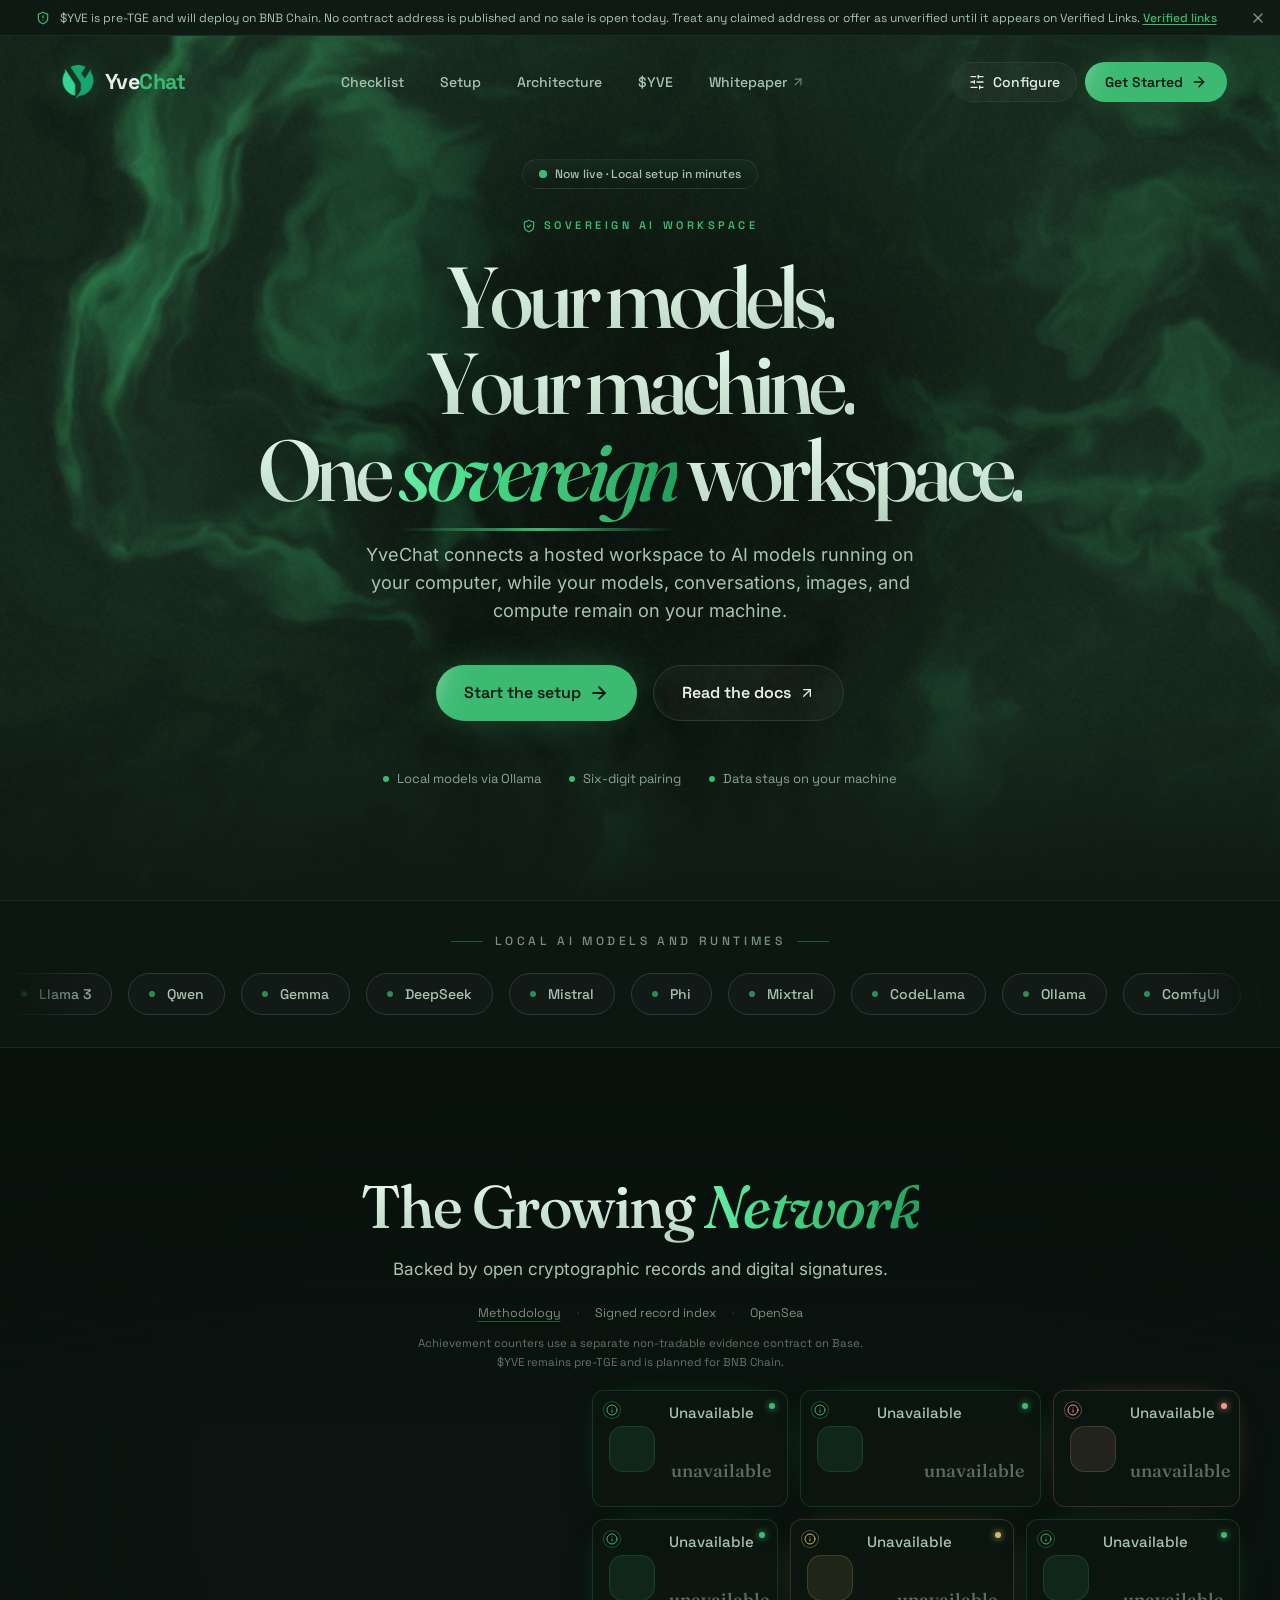
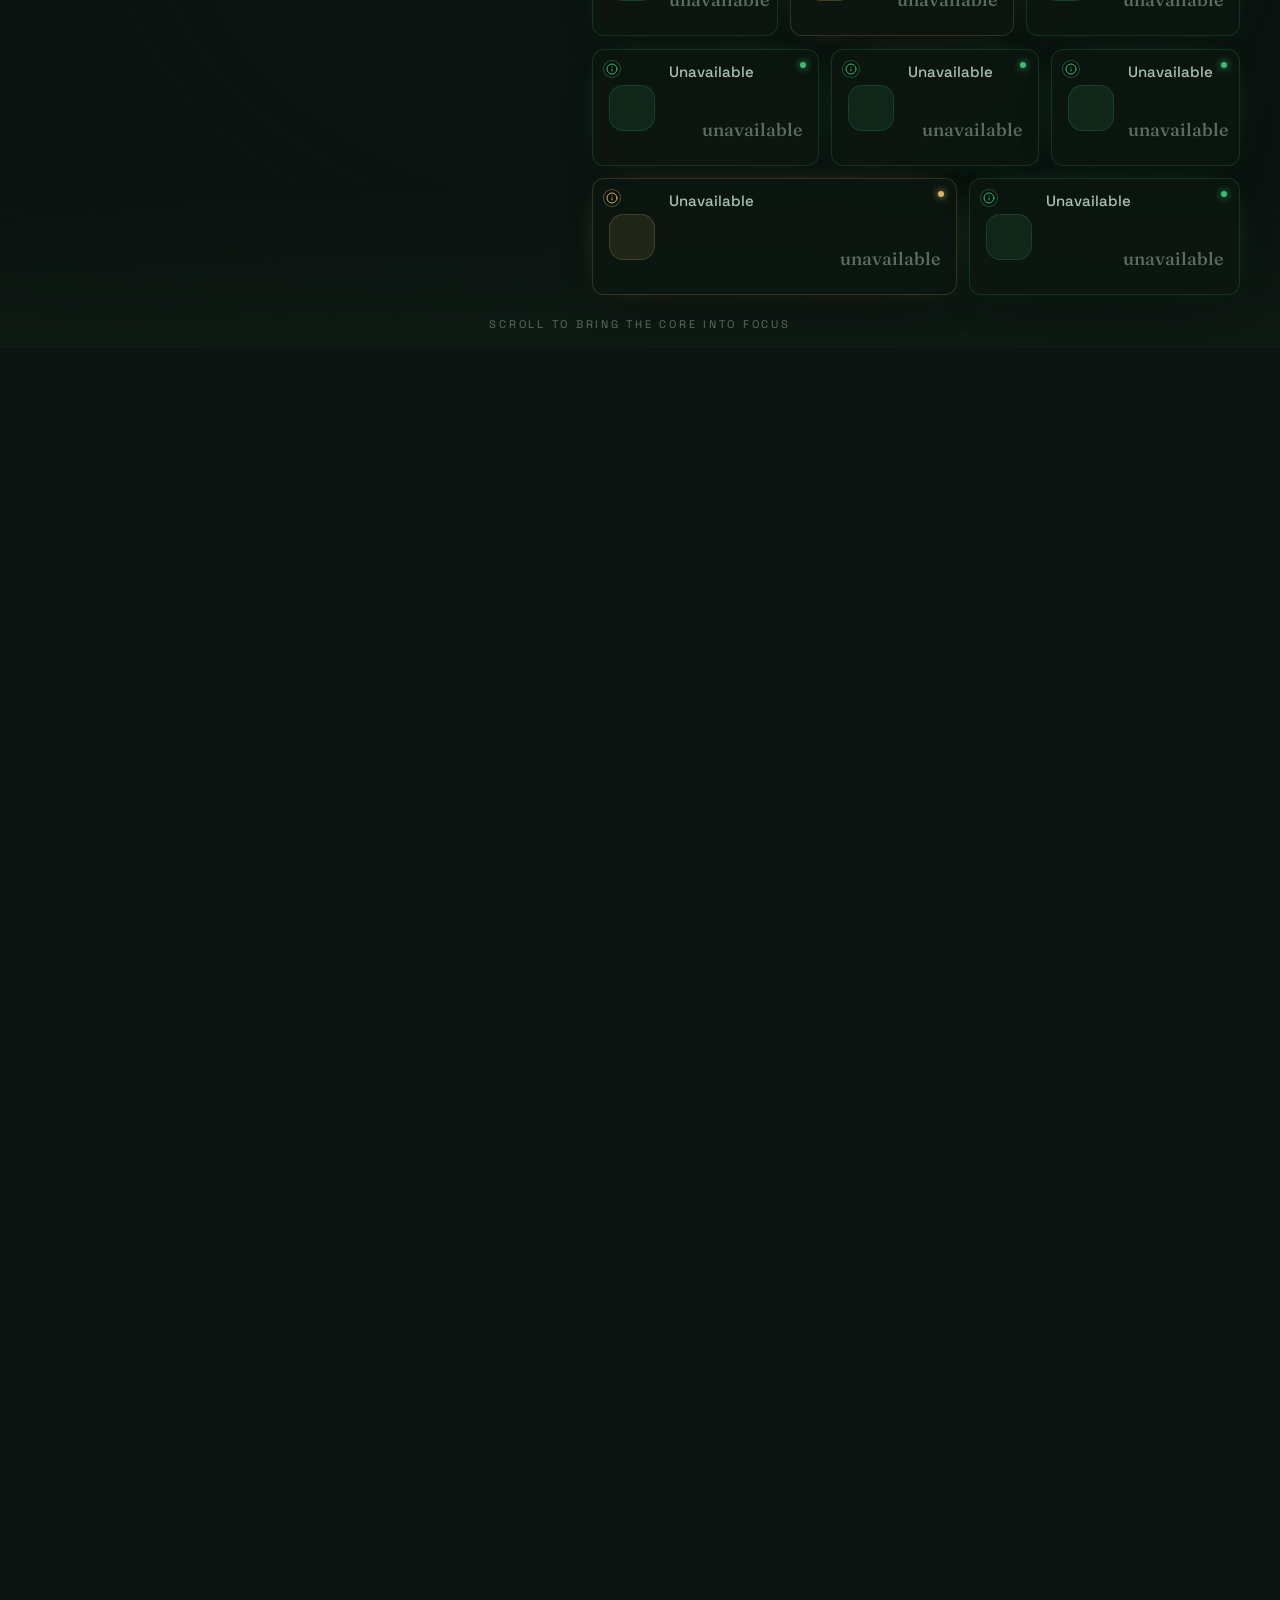
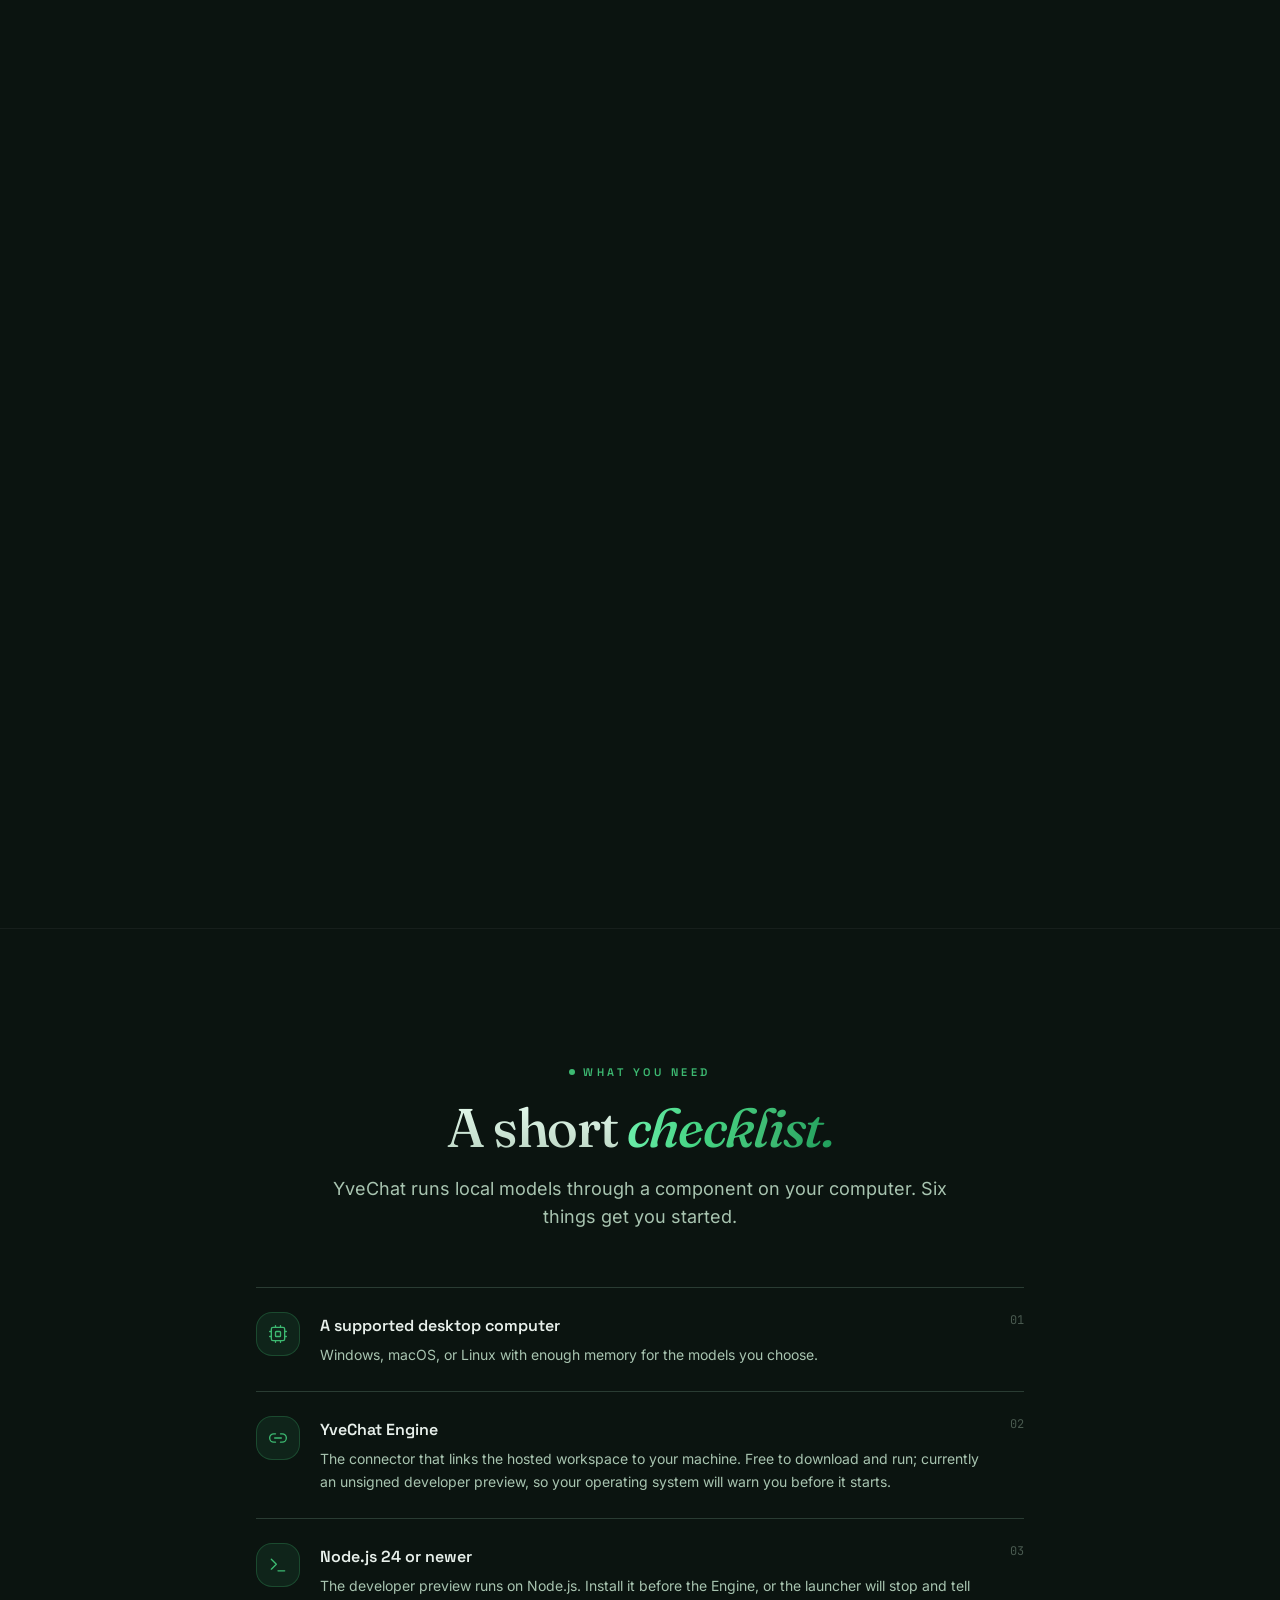
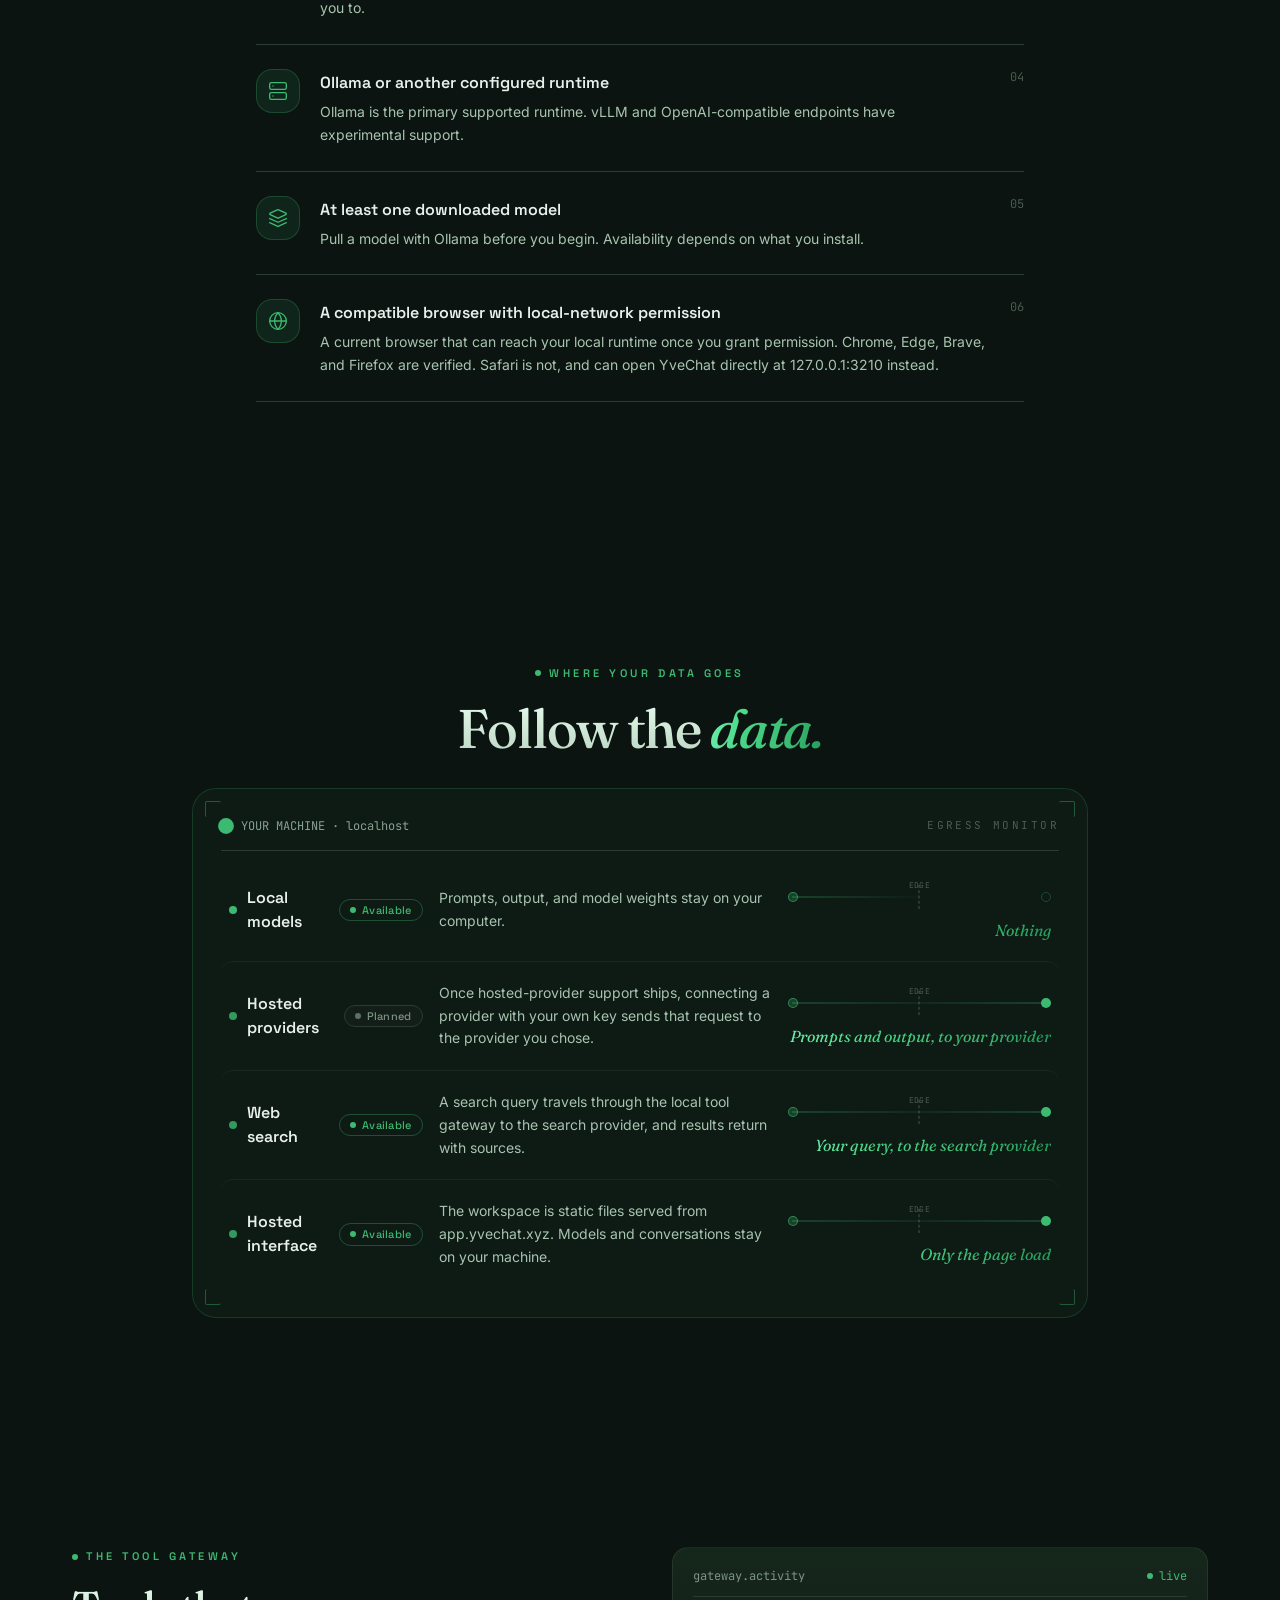
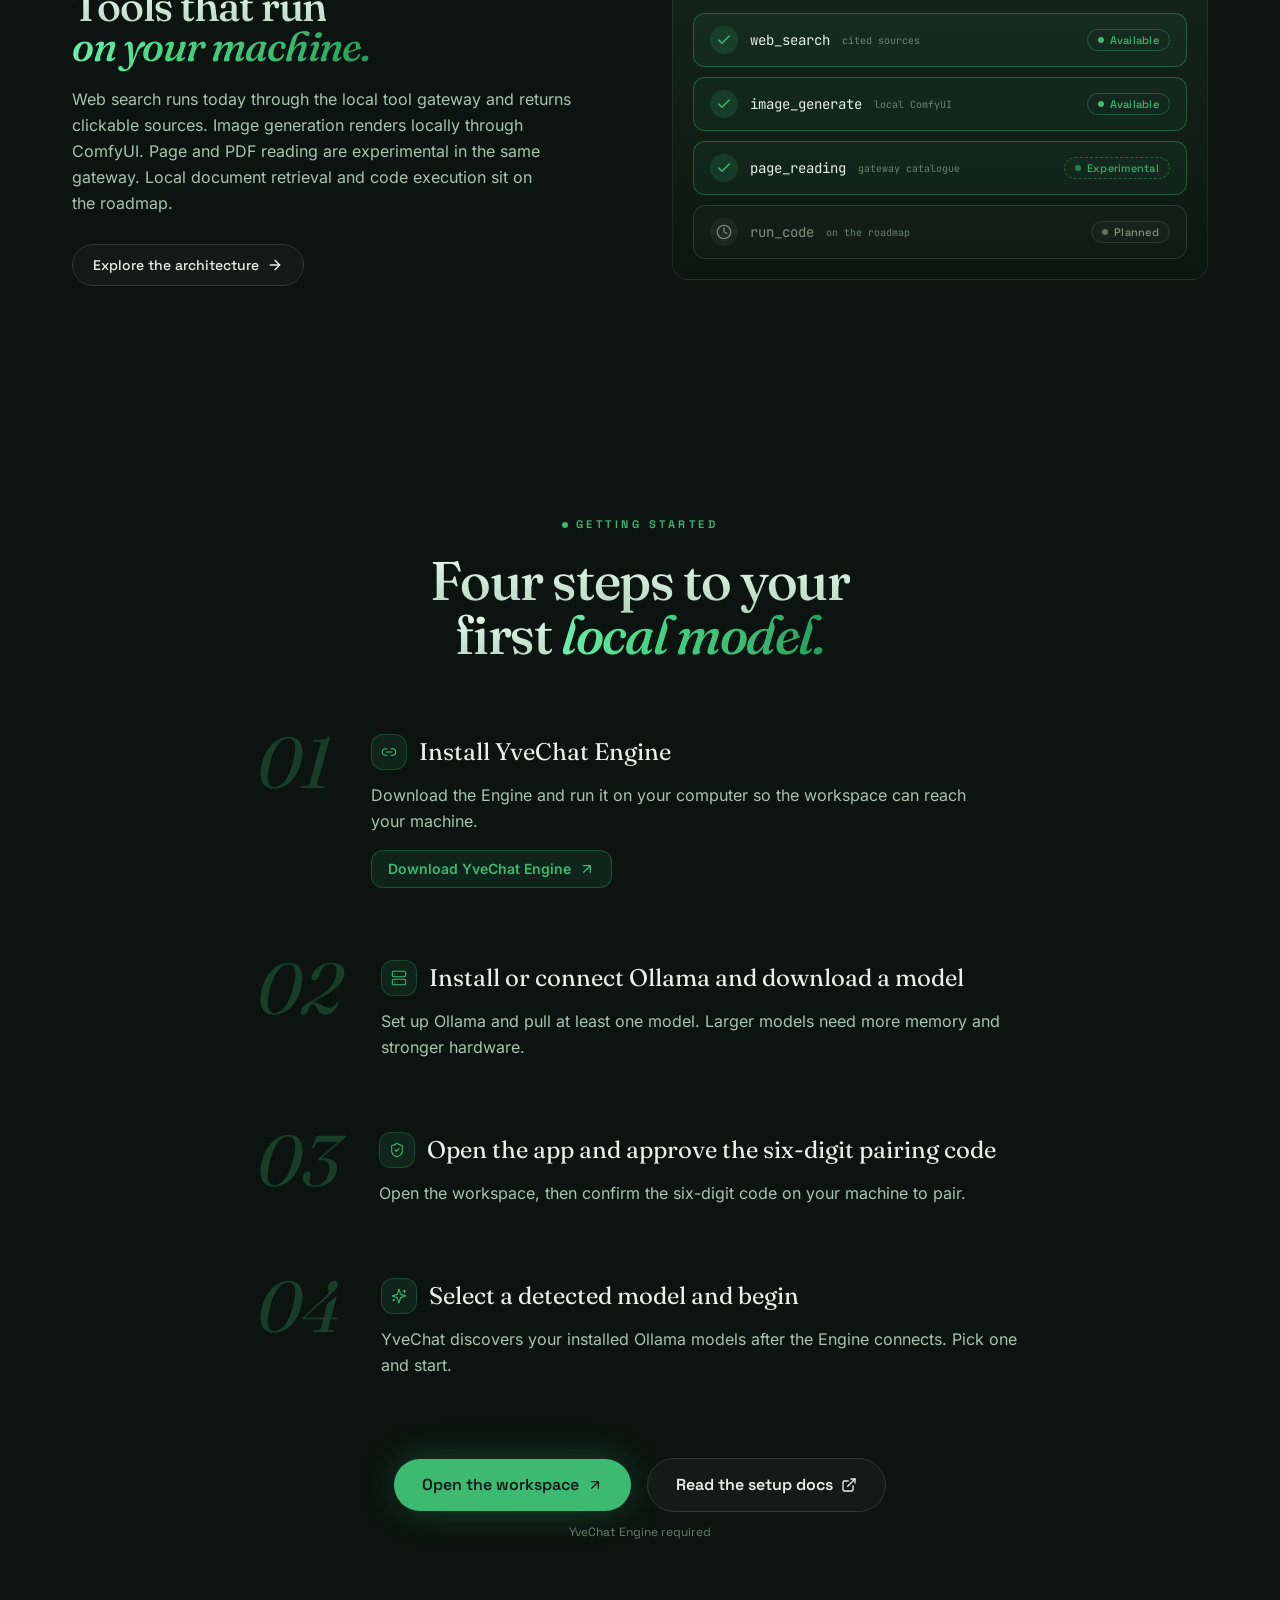
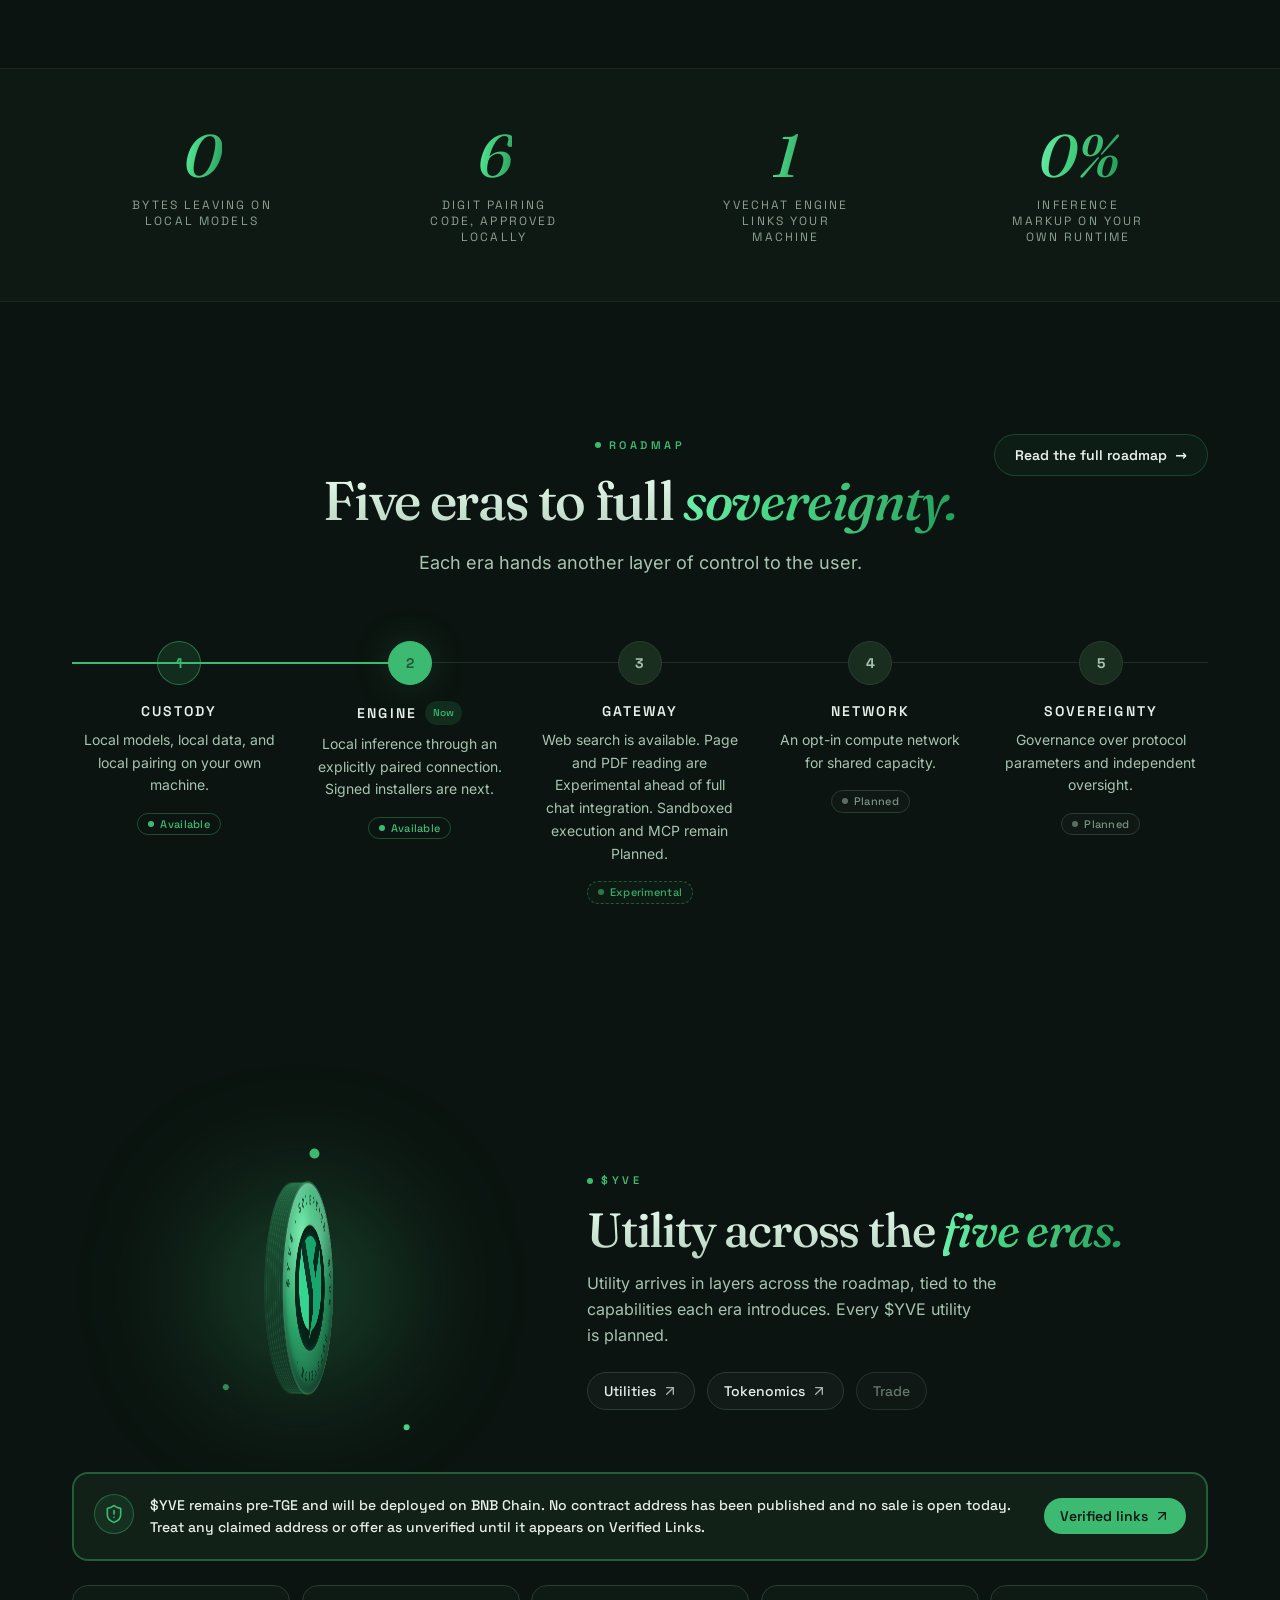
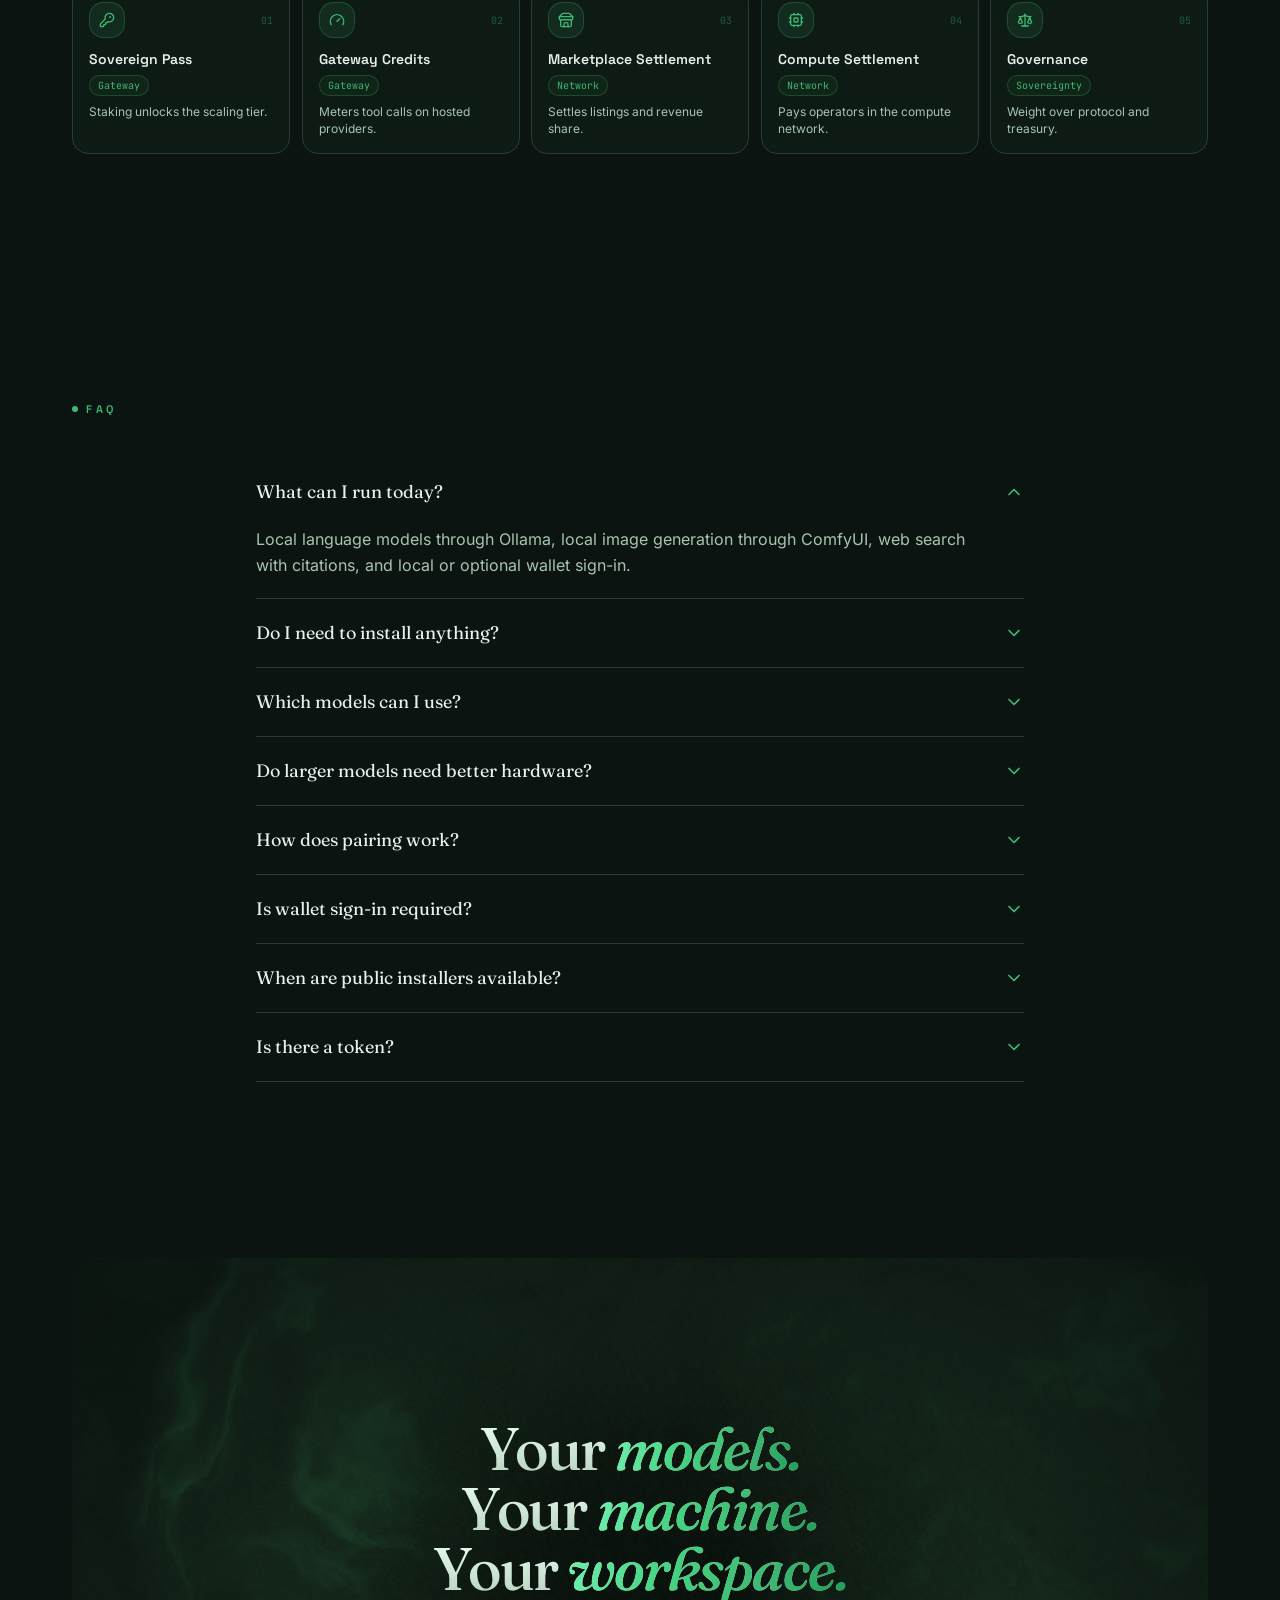
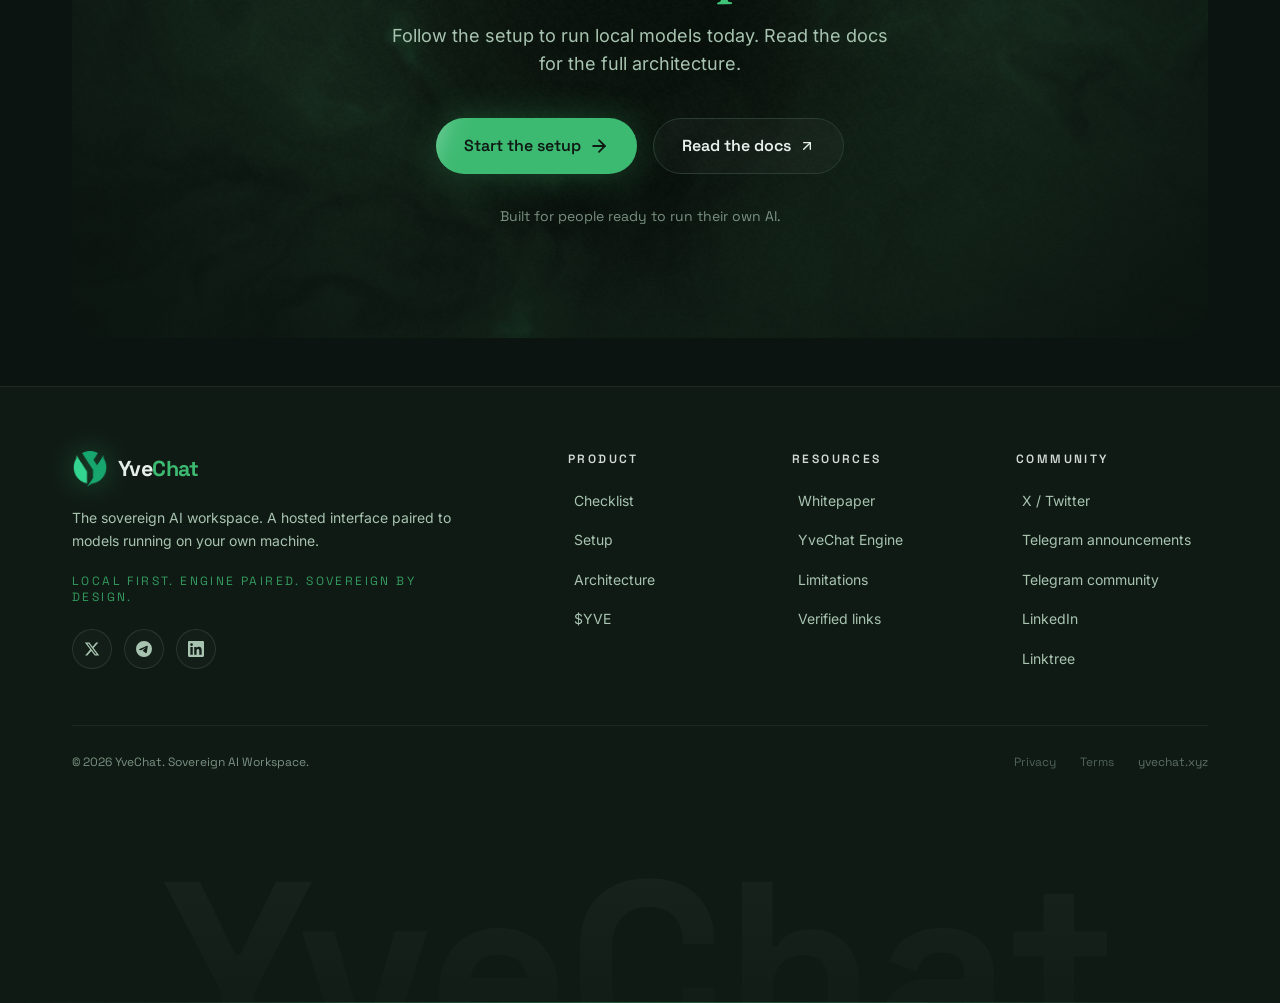
==== index.html @ 6a159f2e "Deploying to main from @ YveLabs/website@961ea5eef4c3cf9e07e11ff0b826364654505b91 🚀" ====
<!DOCTYPE html><html lang="en" class="__variable_dd00e7 __variable_a8fa63 __variable_933a1b __variable_9bdcb5"><head><meta charSet="utf-8"/><meta name="viewport" content="width=device-width, initial-scale=1"/><link rel="preload" href="/_next/static/media/2f694256428bb6f5-s.p.woff2" as="font" crossorigin="" type="font/woff2"/><link rel="preload" href="/_next/static/media/5a0c43ffa288c21a-s.p.woff2" as="font" crossorigin="" type="font/woff2"/><link rel="preload" href="/_next/static/media/6c596dfcddeca1e9-s.p.woff2" as="font" crossorigin="" type="font/woff2"/><link rel="preload" href="/_next/static/media/a865edea076e0166-s.p.woff2" as="font" crossorigin="" type="font/woff2"/><link rel="preload" href="/_next/static/media/ee130f78dcd136da-s.p.woff2" as="font" crossorigin="" type="font/woff2"/><link rel="preload" as="image" href="/brand/logo-icon.png" fetchPriority="high"/><link rel="stylesheet" href="/_next/static/css/855e929f14b67a5c.css" data-precedence="next"/><link rel="preload" as="script" fetchPriority="low" href="/_next/static/chunks/webpack-f34954e27d12f260.js"/><script src="/_next/static/chunks/fd9d1056-100951c4eccbb55e.js" async=""></script><script src="/_next/static/chunks/117-dcf930ebe9fe9a2b.js" async=""></script><script src="/_next/static/chunks/main-app-b934a466144a342c.js" async=""></script><script src="/_next/static/chunks/741-a06e4aa63237c504.js" async=""></script><script src="/_next/static/chunks/242-c06cdaa6de5f7214.js" async=""></script><script src="/_next/static/chunks/122-0e259afd3b143648.js" async=""></script><script src="/_next/static/chunks/2-0fb850143ef276fe.js" async=""></script><script src="/_next/static/chunks/app/page-25063ec564c92349.js" async=""></script><script src="/_next/static/chunks/696-93dc732d5e31dea6.js" async=""></script><script src="/_next/static/chunks/app/layout-a09bf1eb88fac52f.js" async=""></script><meta name="theme-color" content="#0F1A14"/><title>YveChat · Sovereign AI Workspace</title><meta name="description" content="YveChat connects a hosted workspace to AI models running on your computer, while your models, conversations, images, and compute remain on your machine."/><meta name="keywords" content="sovereign AI,web3 AI workspace,self-hosted AI,BYOK,wallet login,self-custody AI,local AI,Ollama"/><meta property="og:title" content="YveChat · Sovereign AI Workspace"/><meta property="og:description" content="YveChat connects a hosted workspace to AI models running on your computer, while your models, conversations, images, and compute remain on your machine."/><meta property="og:url" content="https://yvechat.xyz"/><meta property="og:site_name" content="YveChat"/><meta property="og:type" content="website"/><meta name="twitter:card" content="summary_large_image"/><meta name="twitter:title" content="YveChat · Sovereign AI Workspace"/><meta name="twitter:description" content="YveChat connects a hosted workspace to AI models running on your computer, while your models, conversations, images, and compute remain on your machine."/><link rel="icon" href="/favicon.png"/><link rel="apple-touch-icon" href="/favicon.png"/><meta name="next-size-adjust"/><script src="/_next/static/chunks/polyfills-42372ed130431b0a.js" noModule=""></script></head><body class="relative min-h-screen antialiased"><script type="importmap">{"imports":{"three":"https://esm.sh/three@0.160.1","three/addons/":"https://esm.sh/three@0.160.1/examples/jsm/"}}</script><div aria-hidden="true" class="pointer-events-none fixed left-0 top-0 z-[1] h-[440px] w-[440px] rounded-full opacity-0 mix-blend-screen transition-opacity duration-500" style="background:radial-gradient(circle, rgba(61,186,114,0.05) 0%, rgba(61,186,114,0) 62%)"></div><header style="top:var(--banner-h, 0px)" class="fixed inset-x-0 z-50 flex justify-center px-4 pt-4 transition-[top] duration-300"><nav class="flex w-full max-w-[1200px] items-center justify-between rounded-full px-3 py-2 transition-all duration-500 border border-transparent bg-transparent"><a href="/" class="rounded-full px-2 py-1 transition-opacity hover:opacity-90"><span class="flex items-center gap-2.5"><img alt="YveChat" fetchPriority="high" width="34" height="34" decoding="async" data-nimg="1" class="select-none drop-shadow-[0_0_14px_rgba(61,186,114,0.45)]" style="color:transparent" src="/brand/logo-icon.png"/><span class="font-grotesk text-[1.35rem] font-bold tracking-tight text-mist">Yve<span class="text-green">Chat</span></span></span></a><div class="hidden items-center gap-1 md:flex"><a href="/#requirements" class="group relative flex items-center gap-1 rounded-full px-4 py-2 font-grotesk text-sm font-medium text-sage transition-colors hover:text-mist">Checklist<span class="absolute inset-x-4 bottom-1 h-px origin-left scale-x-0 bg-green/70 transition-transform duration-300 group-hover:scale-x-100"></span></a><a href="/#start" class="group relative flex items-center gap-1 rounded-full px-4 py-2 font-grotesk text-sm font-medium text-sage transition-colors hover:text-mist">Setup<span class="absolute inset-x-4 bottom-1 h-px origin-left scale-x-0 bg-green/70 transition-transform duration-300 group-hover:scale-x-100"></span></a><a href="/architecture" class="group relative flex items-center gap-1 rounded-full px-4 py-2 font-grotesk text-sm font-medium text-sage transition-colors hover:text-mist">Architecture<span class="absolute inset-x-4 bottom-1 h-px origin-left scale-x-0 bg-green/70 transition-transform duration-300 group-hover:scale-x-100"></span></a><a href="/#yve" class="group relative flex items-center gap-1 rounded-full px-4 py-2 font-grotesk text-sm font-medium text-sage transition-colors hover:text-mist">$YVE<span class="absolute inset-x-4 bottom-1 h-px origin-left scale-x-0 bg-green/70 transition-transform duration-300 group-hover:scale-x-100"></span></a><a href="https://yvechat.gitbook.io/wp" target="_blank" rel="noreferrer" class="group relative flex items-center gap-1 rounded-full px-4 py-2 font-grotesk text-sm font-medium text-sage transition-colors hover:text-mist">Whitepaper<svg xmlns="http://www.w3.org/2000/svg" width="24" height="24" viewBox="0 0 24 24" fill="none" stroke="currentColor" stroke-width="2" stroke-linecap="round" stroke-linejoin="round" class="lucide lucide-arrow-up-right h-3.5 w-3.5 opacity-60 transition-transform duration-300 group-hover:-translate-y-0.5 group-hover:translate-x-0.5"><path d="M7 7h10v10"></path><path d="M7 17 17 7"></path></svg><span class="absolute inset-x-4 bottom-1 h-px origin-left scale-x-0 bg-green/70 transition-transform duration-300 group-hover:scale-x-100"></span></a></div><div class="flex items-center gap-2"><button type="button" aria-label="Configure your stack" class="relative hidden h-10 items-center gap-2 rounded-full border border-white/12 bg-white/[0.03] px-4 font-grotesk text-sm font-medium text-mist transition-colors hover:border-green/50 hover:text-white lg:inline-flex"><svg xmlns="http://www.w3.org/2000/svg" width="24" height="24" viewBox="0 0 24 24" fill="none" stroke="currentColor" stroke-width="2" stroke-linecap="round" stroke-linejoin="round" class="lucide lucide-sliders-horizontal h-4 w-4"><line x1="21" x2="14" y1="4" y2="4"></line><line x1="10" x2="3" y1="4" y2="4"></line><line x1="21" x2="12" y1="12" y2="12"></line><line x1="8" x2="3" y1="12" y2="12"></line><line x1="21" x2="16" y1="20" y2="20"></line><line x1="12" x2="3" y1="20" y2="20"></line><line x1="14" x2="14" y1="2" y2="6"></line><line x1="8" x2="8" y1="10" y2="14"></line><line x1="16" x2="16" y1="18" y2="22"></line></svg>Configure</button><div class="hidden md:block"><a href="/#start" class="group relative inline-flex items-center justify-center gap-2 overflow-hidden rounded-full font-grotesk font-semibold text-night transition-all duration-300 bg-green shadow-glow hover:shadow-glow-lg h-10 px-5 text-sm"><span class="pointer-events-none absolute inset-0 overflow-hidden rounded-full"><span class="absolute -inset-y-2 -left-1/2 w-1/2 skew-x-[-20deg] bg-white/30 blur-md transition-transform duration-700 group-hover:translate-x-[280%]"></span></span><span class="relative">Get Started</span><svg xmlns="http://www.w3.org/2000/svg" width="24" height="24" viewBox="0 0 24 24" fill="none" stroke="currentColor" stroke-width="2.2" stroke-linecap="round" stroke-linejoin="round" class="lucide lucide-arrow-right relative transition-transform duration-300 group-hover:translate-x-0.5 h-4 w-4"><path d="M5 12h14"></path><path d="m12 5 7 7-7 7"></path></svg></a></div><button type="button" aria-label="Toggle menu" class="flex h-10 w-10 items-center justify-center rounded-full border border-white/10 bg-white/[0.03] text-mist md:hidden"><svg xmlns="http://www.w3.org/2000/svg" width="24" height="24" viewBox="0 0 24 24" fill="none" stroke="currentColor" stroke-width="2" stroke-linecap="round" stroke-linejoin="round" class="lucide lucide-menu h-5 w-5"><line x1="4" x2="20" y1="12" y2="12"></line><line x1="4" x2="20" y1="6" y2="6"></line><line x1="4" x2="20" y1="18" y2="18"></line></svg></button></div></nav></header><main class="relative"><section id="top" class="relative flex min-h-[100svh] flex-col items-center justify-center overflow-hidden pt-28 pb-16"><div class="absolute inset-0"><canvas aria-hidden="true" class="aurora-fallback h-full w-full"></canvas></div><div class="pointer-events-none absolute inset-0 bg-grid bg-grid-fade opacity-[0.28]"></div><div class="grain pointer-events-none absolute inset-0 opacity-[0.05] mix-blend-soft-light"></div><div class="pointer-events-none absolute inset-x-0 bottom-0 h-48 bg-gradient-to-b from-transparent to-night"></div><div class="section-shell relative z-10 flex flex-col items-center text-center"><div style="opacity:0;filter:blur(8px);transform:translateY(24px)"><span class="glass inline-flex items-center gap-2 rounded-full px-4 py-1.5 font-grotesk text-xs font-medium text-sage"><span class="relative flex h-2 w-2"><span class="absolute inline-flex h-full w-full animate-ping rounded-full bg-green opacity-60"></span><span class="relative inline-flex h-2 w-2 rounded-full bg-green"></span></span>Now live · Local setup in minutes</span></div><p class="eyebrow mt-7" style="opacity:0;filter:blur(8px);transform:translateY(24px)"><svg xmlns="http://www.w3.org/2000/svg" width="24" height="24" viewBox="0 0 24 24" fill="none" stroke="currentColor" stroke-width="2" stroke-linecap="round" stroke-linejoin="round" class="lucide lucide-shield-check h-3.5 w-3.5"><path d="M20 13c0 5-3.5 7.5-7.66 8.95a1 1 0 0 1-.67-.01C7.5 20.5 4 18 4 13V6a1 1 0 0 1 1-1c2 0 4.5-1.2 6.24-2.72a1.17 1.17 0 0 1 1.52 0C14.51 3.81 17 5 19 5a1 1 0 0 1 1 1z"></path><path d="m9 12 2 2 4-4"></path></svg>Sovereign AI Workspace</p><h1 class="mt-5 max-w-[15ch] font-display text-5xl font-medium leading-[0.98] tracking-tightest text-balance sm:text-6xl md:text-7xl lg:text-[5.4rem]" style="opacity:0;filter:blur(8px);transform:translateY(24px)"><span class="text-gradient-soft">Your models. Your machine.</span><br/><span class="text-gradient-soft">One<!-- --> </span><span class="relative italic text-gradient">sovereign<span class="absolute -bottom-2 left-0 h-[3px] w-full rounded-full bg-gradient-to-r from-green-glow/0 via-green to-green-glow/0"></span></span><span class="text-gradient-soft"> <!-- -->workspace.</span></h1><p class="mt-7 max-w-[52ch] text-pretty text-base leading-relaxed text-sage md:text-lg" style="opacity:0;filter:blur(8px);transform:translateY(24px)">YveChat connects a hosted workspace to AI models running on your computer, while your models, conversations, images, and compute remain on your machine.</p><div class="mt-10 flex flex-col items-center gap-4 sm:flex-row" style="opacity:0;filter:blur(8px);transform:translateY(24px)"><div style="transform:none"><a href="#start" class="group relative inline-flex h-14 items-center justify-center gap-2 overflow-hidden rounded-full bg-green px-7 font-grotesk text-base font-semibold text-night shadow-glow transition-all duration-300 hover:shadow-glow-lg"><span class="pointer-events-none absolute inset-0 overflow-hidden rounded-full"><span class="absolute -inset-y-2 -left-1/2 w-1/2 skew-x-[-20deg] bg-white/30 blur-md transition-transform duration-700 group-hover:translate-x-[280%]"></span></span><span class="relative">Start the setup</span><svg xmlns="http://www.w3.org/2000/svg" width="24" height="24" viewBox="0 0 24 24" fill="none" stroke="currentColor" stroke-width="2.2" stroke-linecap="round" stroke-linejoin="round" class="lucide lucide-arrow-right relative h-5 w-5 transition-transform duration-300 group-hover:translate-x-0.5"><path d="M5 12h14"></path><path d="m12 5 7 7-7 7"></path></svg></a></div><div style="transform:none"><a href="https://yvechat.gitbook.io/wp" target="_blank" rel="noreferrer" class="group inline-flex h-14 items-center gap-2 rounded-full border border-white/12 bg-white/[0.03] px-7 font-grotesk text-base font-semibold text-mist transition-colors duration-300 hover:border-green/50 hover:text-white">Read the docs<svg xmlns="http://www.w3.org/2000/svg" width="24" height="24" viewBox="0 0 24 24" fill="none" stroke="currentColor" stroke-width="2" stroke-linecap="round" stroke-linejoin="round" class="lucide lucide-arrow-up-right h-4 w-4 transition-transform duration-300 group-hover:translate-x-0.5 group-hover:-translate-y-0.5"><path d="M7 7h10v10"></path><path d="M7 17 17 7"></path></svg></a></div></div><ul class="mt-12 flex flex-wrap items-center justify-center gap-x-7 gap-y-3 font-grotesk text-[13px] text-sage/80" style="opacity:0;filter:blur(8px);transform:translateY(24px)"><li class="flex items-center gap-2"><span class="h-1.5 w-1.5 rounded-full bg-green"></span>Local models via Ollama</li><li class="flex items-center gap-2"><span class="h-1.5 w-1.5 rounded-full bg-green"></span>Six-digit pairing</li><li class="flex items-center gap-2"><span class="h-1.5 w-1.5 rounded-full bg-green"></span>Data stays on your machine</li></ul></div></section><section aria-label="Local AI models and runtimes" class="relative border-y border-white/[0.06] bg-night/60 py-8"><div class="section-shell mb-6 flex items-center justify-center gap-3 text-center"><span class="h-px w-8 bg-green/40"></span><p class="font-grotesk text-xs font-medium uppercase tracking-[0.3em] text-sage/70">Local AI models and runtimes</p><span class="h-px w-8 bg-green/40"></span></div><div class="mask-fade-x overflow-hidden" style="--marquee-duration:38s"><div class="flex w-max items-center gap-4"><div class="flex shrink-0 items-center gap-4 animate-marquee"><span class="group flex items-center gap-3 rounded-full border border-white/8 bg-white/[0.02] px-5 py-2.5 font-grotesk text-sm font-medium text-sage transition-colors hover:border-green/40 hover:text-mist"><span class="h-1.5 w-1.5 rounded-full bg-green/70 transition-colors group-hover:bg-green-glow"></span>Llama 3</span><span class="group flex items-center gap-3 rounded-full border border-white/8 bg-white/[0.02] px-5 py-2.5 font-grotesk text-sm font-medium text-sage transition-colors hover:border-green/40 hover:text-mist"><span class="h-1.5 w-1.5 rounded-full bg-green/70 transition-colors group-hover:bg-green-glow"></span>Qwen</span><span class="group flex items-center gap-3 rounded-full border border-white/8 bg-white/[0.02] px-5 py-2.5 font-grotesk text-sm font-medium text-sage transition-colors hover:border-green/40 hover:text-mist"><span class="h-1.5 w-1.5 rounded-full bg-green/70 transition-colors group-hover:bg-green-glow"></span>Gemma</span><span class="group flex items-center gap-3 rounded-full border border-white/8 bg-white/[0.02] px-5 py-2.5 font-grotesk text-sm font-medium text-sage transition-colors hover:border-green/40 hover:text-mist"><span class="h-1.5 w-1.5 rounded-full bg-green/70 transition-colors group-hover:bg-green-glow"></span>DeepSeek</span><span class="group flex items-center gap-3 rounded-full border border-white/8 bg-white/[0.02] px-5 py-2.5 font-grotesk text-sm font-medium text-sage transition-colors hover:border-green/40 hover:text-mist"><span class="h-1.5 w-1.5 rounded-full bg-green/70 transition-colors group-hover:bg-green-glow"></span>Mistral</span><span class="group flex items-center gap-3 rounded-full border border-white/8 bg-white/[0.02] px-5 py-2.5 font-grotesk text-sm font-medium text-sage transition-colors hover:border-green/40 hover:text-mist"><span class="h-1.5 w-1.5 rounded-full bg-green/70 transition-colors group-hover:bg-green-glow"></span>Phi</span><span class="group flex items-center gap-3 rounded-full border border-white/8 bg-white/[0.02] px-5 py-2.5 font-grotesk text-sm font-medium text-sage transition-colors hover:border-green/40 hover:text-mist"><span class="h-1.5 w-1.5 rounded-full bg-green/70 transition-colors group-hover:bg-green-glow"></span>Mixtral</span><span class="group flex items-center gap-3 rounded-full border border-white/8 bg-white/[0.02] px-5 py-2.5 font-grotesk text-sm font-medium text-sage transition-colors hover:border-green/40 hover:text-mist"><span class="h-1.5 w-1.5 rounded-full bg-green/70 transition-colors group-hover:bg-green-glow"></span>CodeLlama</span><span class="group flex items-center gap-3 rounded-full border border-white/8 bg-white/[0.02] px-5 py-2.5 font-grotesk text-sm font-medium text-sage transition-colors hover:border-green/40 hover:text-mist"><span class="h-1.5 w-1.5 rounded-full bg-green/70 transition-colors group-hover:bg-green-glow"></span>Ollama</span><span class="group flex items-center gap-3 rounded-full border border-white/8 bg-white/[0.02] px-5 py-2.5 font-grotesk text-sm font-medium text-sage transition-colors hover:border-green/40 hover:text-mist"><span class="h-1.5 w-1.5 rounded-full bg-green/70 transition-colors group-hover:bg-green-glow"></span>ComfyUI</span><span class="group flex items-center gap-3 rounded-full border border-white/8 bg-white/[0.02] px-5 py-2.5 font-grotesk text-sm font-medium text-sage transition-colors hover:border-green/40 hover:text-mist"><span class="h-1.5 w-1.5 rounded-full bg-green/70 transition-colors group-hover:bg-green-glow"></span>Llama 3</span><span class="group flex items-center gap-3 rounded-full border border-white/8 bg-white/[0.02] px-5 py-2.5 font-grotesk text-sm font-medium text-sage transition-colors hover:border-green/40 hover:text-mist"><span class="h-1.5 w-1.5 rounded-full bg-green/70 transition-colors group-hover:bg-green-glow"></span>Qwen</span><span class="group flex items-center gap-3 rounded-full border border-white/8 bg-white/[0.02] px-5 py-2.5 font-grotesk text-sm font-medium text-sage transition-colors hover:border-green/40 hover:text-mist"><span class="h-1.5 w-1.5 rounded-full bg-green/70 transition-colors group-hover:bg-green-glow"></span>Gemma</span><span class="group flex items-center gap-3 rounded-full border border-white/8 bg-white/[0.02] px-5 py-2.5 font-grotesk text-sm font-medium text-sage transition-colors hover:border-green/40 hover:text-mist"><span class="h-1.5 w-1.5 rounded-full bg-green/70 transition-colors group-hover:bg-green-glow"></span>DeepSeek</span><span class="group flex items-center gap-3 rounded-full border border-white/8 bg-white/[0.02] px-5 py-2.5 font-grotesk text-sm font-medium text-sage transition-colors hover:border-green/40 hover:text-mist"><span class="h-1.5 w-1.5 rounded-full bg-green/70 transition-colors group-hover:bg-green-glow"></span>Mistral</span><span class="group flex items-center gap-3 rounded-full border border-white/8 bg-white/[0.02] px-5 py-2.5 font-grotesk text-sm font-medium text-sage transition-colors hover:border-green/40 hover:text-mist"><span class="h-1.5 w-1.5 rounded-full bg-green/70 transition-colors group-hover:bg-green-glow"></span>Phi</span><span class="group flex items-center gap-3 rounded-full border border-white/8 bg-white/[0.02] px-5 py-2.5 font-grotesk text-sm font-medium text-sage transition-colors hover:border-green/40 hover:text-mist"><span class="h-1.5 w-1.5 rounded-full bg-green/70 transition-colors group-hover:bg-green-glow"></span>Mixtral</span><span class="group flex items-center gap-3 rounded-full border border-white/8 bg-white/[0.02] px-5 py-2.5 font-grotesk text-sm font-medium text-sage transition-colors hover:border-green/40 hover:text-mist"><span class="h-1.5 w-1.5 rounded-full bg-green/70 transition-colors group-hover:bg-green-glow"></span>CodeLlama</span><span class="group flex items-center gap-3 rounded-full border border-white/8 bg-white/[0.02] px-5 py-2.5 font-grotesk text-sm font-medium text-sage transition-colors hover:border-green/40 hover:text-mist"><span class="h-1.5 w-1.5 rounded-full bg-green/70 transition-colors group-hover:bg-green-glow"></span>Ollama</span><span class="group flex items-center gap-3 rounded-full border border-white/8 bg-white/[0.02] px-5 py-2.5 font-grotesk text-sm font-medium text-sage transition-colors hover:border-green/40 hover:text-mist"><span class="h-1.5 w-1.5 rounded-full bg-green/70 transition-colors group-hover:bg-green-glow"></span>ComfyUI</span></div></div></div></section><section id="achievements" class="relative h-[520vh]"><div class="sticky top-0 h-screen w-full overflow-hidden"><div class="absolute inset-0"><!--$!--><template data-dgst="BAILOUT_TO_CLIENT_SIDE_RENDERING"></template><!--/$--></div><div class="pointer-events-none absolute inset-0 bg-[radial-gradient(ellipse_80%_80%_at_50%_50%,transparent_44%,rgba(8,17,12,0.6)_100%)]"></div><div class="pointer-events-none absolute inset-x-0 top-0 h-40 bg-gradient-to-b from-night to-transparent"></div><div class="pointer-events-none absolute inset-x-0 bottom-0 h-40 bg-gradient-to-t from-night to-transparent"></div><div class="absolute inset-0 z-10 hidden md:block" style="opacity:1"><div class="pointer-events-none absolute inset-x-0 top-0 h-[380px] bg-gradient-to-b from-[rgba(8,17,12,0.96)] via-[rgba(8,17,12,0.7)] to-transparent"></div><div class="section-shell relative h-full"><div class="absolute inset-x-0 top-[128px] flex flex-col items-center px-6 text-center"><h2 class="pb-2 font-display text-5xl font-medium leading-[1.1] tracking-tight md:text-6xl"><span class="text-gradient-soft">The Growing </span><span class="italic text-gradient">Network</span></h2><p class="mt-3 max-w-[64ch] text-pretty text-base leading-relaxed text-sage md:text-[17px]">Backed by open cryptographic records and digital signatures.</p><div class="mt-5 flex items-center gap-4 font-grotesk text-[12.5px] text-sage/70"><a href="https://yvechat.gitbook.io/wp/res/method" target="_blank" rel="noreferrer" class="underline decoration-green/40 underline-offset-4 transition-colors hover:text-mist">Methodology</a><span class="text-sage/25">·</span><a href="https://amaranth-familiar-coyote-121.mypinata.cloud/ipfs/bafkreibryuww7lexldkeji2us576j5tz47noiroavaux3zza3tzujgob34" target="_blank" rel="noreferrer" class="transition-colors hover:text-mist">Signed record index</a><span class="text-sage/25">·</span><a href="https://opensea.io/collection/yvechat-achieve-stats" target="_blank" rel="noreferrer" class="transition-colors hover:text-mist">OpenSea</a></div><p class="mt-3 max-w-[64ch] text-pretty font-grotesk text-[11.5px] leading-relaxed text-sage/55">Achievement counters use a separate non-tradable evidence contract on Base. $YVE remains pre-TGE and is planned for BNB Chain.</p></div><div class="absolute bottom-[6%] left-[46%] right-0 top-[38%]"><div class="flex h-full flex-col gap-3"><div class="flex flex-1 gap-3"><div style="flex:1.1 1 0%;min-width:0"><div class="ach-float group relative flex h-full items-center gap-3.5 rounded-xl border bg-[rgba(13,23,17,0.82)] px-4 py-3 backdrop-blur-sm hover:z-30 focus-within:z-30" style="border-color:#3dba7230;box-shadow:0 18px 50px -28px rgba(0,0,0,0.85), 0 0 34px -24px #3dba72;animation-delay:0.8s"><div class="pointer-events-none absolute inset-0 overflow-hidden rounded-xl"></div><span class="absolute right-3 top-3 h-1.5 w-1.5 rounded-full" style="background:#3dba72;box-shadow:0 0 7px #3dba72"></span><span class="group/tip absolute left-2.5 top-2.5 z-30"><button type="button" aria-label="What this metric measures" class="flex h-[18px] w-[18px] items-center justify-center rounded-full border bg-[rgba(9,17,13,0.92)] backdrop-blur-sm transition-colors" style="border-color:#3dba7266;color:#3dba72"><svg xmlns="http://www.w3.org/2000/svg" width="24" height="24" viewBox="0 0 24 24" fill="none" stroke="currentColor" stroke-width="2" stroke-linecap="round" stroke-linejoin="round" class="lucide lucide-info h-3 w-3"><circle cx="12" cy="12" r="10"></circle><path d="M12 16v-4"></path><path d="M12 8h.01"></path></svg></button><span role="tooltip" class="pointer-events-none absolute left-0 top-[26px] z-50 w-[230px] max-w-[80vw] origin-top-left translate-y-1 scale-95 rounded-lg border border-white/10 bg-[rgba(9,17,13,0.98)] p-3 text-left font-grotesk text-[11.5px] font-normal leading-relaxed text-sage opacity-0 shadow-[0_20px_50px_-20px_rgba(0,0,0,0.9)] backdrop-blur-md transition duration-150 group-hover/tip:translate-y-0 group-hover/tip:scale-100 group-hover/tip:opacity-100 group-focus-within/tip:translate-y-0 group-focus-within/tip:scale-100 group-focus-within/tip:opacity-100" style="border-top:2px solid #3dba7280">Engine installations represented as available during the latest published day.</span></span><span class="shrink-0 rounded-lg" style="width:46px;height:46px;background:#3dba721a;border:1px solid #3dba7230"></span><div class="relative flex min-w-0 flex-1 flex-col justify-center"><span class="font-grotesk text-[15px] font-medium leading-snug text-sage">…</span><span class="mt-1.5 text-right font-display font-medium tabular-nums text-mist text-[2.7rem]"><span class="text-sage/40">—</span></span></div><div class="pointer-events-none absolute inset-x-0 bottom-0 flex items-center rounded-b-xl px-4 pb-2 pt-6 opacity-0 transition-opacity duration-200 group-hover:opacity-100 group-focus-within:opacity-100" style="background:linear-gradient(to top, rgba(11,20,16,0.97) 55%, transparent)"><div class="pointer-events-auto"><div class="flex items-center gap-2.5"><a href="https://basescan.org/nft/0x5518e2a738cd1ebb8ce0705cf2fdce9451beed43/1" target="_blank" rel="noreferrer" class="font-grotesk text-[10px] uppercase tracking-[0.12em] text-sage/70 hover:text-mist">Explorer</a><span class="text-sage/25">·</span><a href="https://opensea.io/assets/base/0x5518e2a738cd1ebb8ce0705cf2fdce9451beed43/1" target="_blank" rel="noreferrer" class="font-grotesk text-[10px] uppercase tracking-[0.12em] text-sage/70 hover:text-mist">OpenSea</a></div></div></div></div></div><div style="flex:1.35 1 0%;min-width:0"><div class="ach-float group relative flex h-full items-center gap-3.5 rounded-xl border bg-[rgba(13,23,17,0.82)] px-4 py-3 backdrop-blur-sm hover:z-30 focus-within:z-30" style="border-color:#3dba7230;box-shadow:0 18px 50px -28px rgba(0,0,0,0.85), 0 0 34px -24px #3dba72;animation-delay:0s"><div class="pointer-events-none absolute inset-0 overflow-hidden rounded-xl"></div><span class="absolute right-3 top-3 h-1.5 w-1.5 rounded-full" style="background:#3dba72;box-shadow:0 0 7px #3dba72"></span><span class="group/tip absolute left-2.5 top-2.5 z-30"><button type="button" aria-label="What this metric measures" class="flex h-[18px] w-[18px] items-center justify-center rounded-full border bg-[rgba(9,17,13,0.92)] backdrop-blur-sm transition-colors" style="border-color:#3dba7266;color:#3dba72"><svg xmlns="http://www.w3.org/2000/svg" width="24" height="24" viewBox="0 0 24 24" fill="none" stroke="currentColor" stroke-width="2" stroke-linecap="round" stroke-linejoin="round" class="lucide lucide-info h-3 w-3"><circle cx="12" cy="12" r="10"></circle><path d="M12 16v-4"></path><path d="M12 8h.01"></path></svg></button><span role="tooltip" class="pointer-events-none absolute left-0 top-[26px] z-50 w-[230px] max-w-[80vw] origin-top-left translate-y-1 scale-95 rounded-lg border border-white/10 bg-[rgba(9,17,13,0.98)] p-3 text-left font-grotesk text-[11.5px] font-normal leading-relaxed text-sage opacity-0 shadow-[0_20px_50px_-20px_rgba(0,0,0,0.9)] backdrop-blur-md transition duration-150 group-hover/tip:translate-y-0 group-hover/tip:scale-100 group-hover/tip:opacity-100 group-focus-within/tip:translate-y-0 group-focus-within/tip:scale-100 group-focus-within/tip:opacity-100" style="border-top:2px solid #3dba7280">Model output tokens generated on participating local hardware across all published days.</span></span><span class="shrink-0 rounded-lg" style="width:46px;height:46px;background:#3dba721a;border:1px solid #3dba7230"></span><div class="relative flex min-w-0 flex-1 flex-col justify-center"><span class="font-grotesk text-[15px] font-medium leading-snug text-sage">…</span><span class="mt-1.5 text-right font-display font-medium tabular-nums text-mist text-[2.7rem]"><span class="text-sage/40">—</span></span></div><div class="pointer-events-none absolute inset-x-0 bottom-0 flex items-center rounded-b-xl px-4 pb-2 pt-6 opacity-0 transition-opacity duration-200 group-hover:opacity-100 group-focus-within:opacity-100" style="background:linear-gradient(to top, rgba(11,20,16,0.97) 55%, transparent)"><div class="pointer-events-auto"><div class="flex items-center gap-2.5"><a href="https://basescan.org/nft/0x5518e2a738cd1ebb8ce0705cf2fdce9451beed43/5" target="_blank" rel="noreferrer" class="font-grotesk text-[10px] uppercase tracking-[0.12em] text-sage/70 hover:text-mist">Explorer</a><span class="text-sage/25">·</span><a href="https://opensea.io/assets/base/0x5518e2a738cd1ebb8ce0705cf2fdce9451beed43/5" target="_blank" rel="noreferrer" class="font-grotesk text-[10px] uppercase tracking-[0.12em] text-sage/70 hover:text-mist">OpenSea</a></div></div></div></div></div><div style="flex:1.05 1 0%;min-width:0"><div class="ach-float group relative flex h-full items-center gap-3.5 rounded-xl border bg-[rgba(13,23,17,0.82)] px-4 py-3 backdrop-blur-sm hover:z-30 focus-within:z-30" style="border-color:#f09a9130;box-shadow:0 18px 50px -28px rgba(0,0,0,0.85), 0 0 34px -24px #f09a91;animation-delay:0s"><div class="pointer-events-none absolute inset-0 overflow-hidden rounded-xl"></div><span class="absolute right-3 top-3 h-1.5 w-1.5 rounded-full" style="background:#f09a91;box-shadow:0 0 7px #f09a91"></span><span class="group/tip absolute left-2.5 top-2.5 z-30"><button type="button" aria-label="What this metric measures" class="flex h-[18px] w-[18px] items-center justify-center rounded-full border bg-[rgba(9,17,13,0.92)] backdrop-blur-sm transition-colors" style="border-color:#f09a9166;color:#f09a91"><svg xmlns="http://www.w3.org/2000/svg" width="24" height="24" viewBox="0 0 24 24" fill="none" stroke="currentColor" stroke-width="2" stroke-linecap="round" stroke-linejoin="round" class="lucide lucide-info h-3 w-3"><circle cx="12" cy="12" r="10"></circle><path d="M12 16v-4"></path><path d="M12 8h.01"></path></svg></button><span role="tooltip" class="pointer-events-none absolute left-0 top-[26px] z-50 w-[230px] max-w-[80vw] origin-top-left translate-y-1 scale-95 rounded-lg border border-white/10 bg-[rgba(9,17,13,0.98)] p-3 text-left font-grotesk text-[11.5px] font-normal leading-relaxed text-sage opacity-0 shadow-[0_20px_50px_-20px_rgba(0,0,0,0.9)] backdrop-blur-md transition duration-150 group-hover/tip:translate-y-0 group-hover/tip:scale-100 group-hover/tip:opacity-100 group-focus-within/tip:translate-y-0 group-focus-within/tip:scale-100 group-focus-within/tip:opacity-100" style="border-top:2px solid #f09a9180">The highest accepted local token generation rate represented in the benchmark corpus.</span></span><span class="shrink-0 rounded-lg" style="width:46px;height:46px;background:#f09a911a;border:1px solid #f09a9130"></span><div class="relative flex min-w-0 flex-1 flex-col justify-center"><span class="font-grotesk text-[15px] font-medium leading-snug text-sage">…</span><span class="mt-1.5 text-right font-display font-medium tabular-nums text-mist text-[2.7rem]"><span class="text-sage/40">—</span></span></div><div class="pointer-events-none absolute inset-x-0 bottom-0 flex items-center rounded-b-xl px-4 pb-2 pt-6 opacity-0 transition-opacity duration-200 group-hover:opacity-100 group-focus-within:opacity-100" style="background:linear-gradient(to top, rgba(11,20,16,0.97) 55%, transparent)"><div class="pointer-events-auto"><div class="flex items-center gap-2.5"><a href="https://basescan.org/nft/0x5518e2a738cd1ebb8ce0705cf2fdce9451beed43/10" target="_blank" rel="noreferrer" class="font-grotesk text-[10px] uppercase tracking-[0.12em] text-sage/70 hover:text-mist">Explorer</a><span class="text-sage/25">·</span><a href="https://opensea.io/assets/base/0x5518e2a738cd1ebb8ce0705cf2fdce9451beed43/10" target="_blank" rel="noreferrer" class="font-grotesk text-[10px] uppercase tracking-[0.12em] text-sage/70 hover:text-mist">OpenSea</a></div></div></div></div></div></div><div class="flex flex-1 gap-3"><div style="flex:1 1 0%;min-width:0"><div class="ach-float group relative flex h-full items-center gap-3.5 rounded-xl border bg-[rgba(13,23,17,0.82)] px-4 py-3 backdrop-blur-sm hover:z-30 focus-within:z-30" style="border-color:#3dba7230;box-shadow:0 18px 50px -28px rgba(0,0,0,0.85), 0 0 34px -24px #3dba72;animation-delay:3.2s"><div class="pointer-events-none absolute inset-0 overflow-hidden rounded-xl"></div><span class="absolute right-3 top-3 h-1.5 w-1.5 rounded-full" style="background:#3dba72;box-shadow:0 0 7px #3dba72"></span><span class="group/tip absolute left-2.5 top-2.5 z-30"><button type="button" aria-label="What this metric measures" class="flex h-[18px] w-[18px] items-center justify-center rounded-full border bg-[rgba(9,17,13,0.92)] backdrop-blur-sm transition-colors" style="border-color:#3dba7266;color:#3dba72"><svg xmlns="http://www.w3.org/2000/svg" width="24" height="24" viewBox="0 0 24 24" fill="none" stroke="currentColor" stroke-width="2" stroke-linecap="round" stroke-linejoin="round" class="lucide lucide-info h-3 w-3"><circle cx="12" cy="12" r="10"></circle><path d="M12 16v-4"></path><path d="M12 8h.01"></path></svg></button><span role="tooltip" class="pointer-events-none absolute left-0 top-[26px] z-50 w-[230px] max-w-[80vw] origin-top-left translate-y-1 scale-95 rounded-lg border border-white/10 bg-[rgba(9,17,13,0.98)] p-3 text-left font-grotesk text-[11.5px] font-normal leading-relaxed text-sage opacity-0 shadow-[0_20px_50px_-20px_rgba(0,0,0,0.9)] backdrop-blur-md transition duration-150 group-hover/tip:translate-y-0 group-hover/tip:scale-100 group-hover/tip:opacity-100 group-focus-within/tip:translate-y-0 group-focus-within/tip:scale-100 group-focus-within/tip:opacity-100" style="border-top:2px solid #3dba7280">Completed local model inference operations accumulated across all published days.</span></span><span class="shrink-0 rounded-lg" style="width:46px;height:46px;background:#3dba721a;border:1px solid #3dba7230"></span><div class="relative flex min-w-0 flex-1 flex-col justify-center"><span class="font-grotesk text-[15px] font-medium leading-snug text-sage">…</span><span class="mt-1.5 text-right font-display font-medium tabular-nums text-mist text-[2.7rem]"><span class="text-sage/40">—</span></span></div><div class="pointer-events-none absolute inset-x-0 bottom-0 flex items-center rounded-b-xl px-4 pb-2 pt-6 opacity-0 transition-opacity duration-200 group-hover:opacity-100 group-focus-within:opacity-100" style="background:linear-gradient(to top, rgba(11,20,16,0.97) 55%, transparent)"><div class="pointer-events-auto"><div class="flex items-center gap-2.5"><a href="https://basescan.org/nft/0x5518e2a738cd1ebb8ce0705cf2fdce9451beed43/4" target="_blank" rel="noreferrer" class="font-grotesk text-[10px] uppercase tracking-[0.12em] text-sage/70 hover:text-mist">Explorer</a><span class="text-sage/25">·</span><a href="https://opensea.io/assets/base/0x5518e2a738cd1ebb8ce0705cf2fdce9451beed43/4" target="_blank" rel="noreferrer" class="font-grotesk text-[10px] uppercase tracking-[0.12em] text-sage/70 hover:text-mist">OpenSea</a></div></div></div></div></div><div style="flex:1.2 1 0%;min-width:0"><div class="ach-float group relative flex h-full items-center gap-3.5 rounded-xl border bg-[rgba(13,23,17,0.82)] px-4 py-3 backdrop-blur-sm hover:z-30 focus-within:z-30" style="border-color:#d5b56b30;box-shadow:0 18px 50px -28px rgba(0,0,0,0.85), 0 0 34px -24px #d5b56b;animation-delay:1.6s"><div class="pointer-events-none absolute inset-0 overflow-hidden rounded-xl"></div><span class="absolute right-3 top-3 h-1.5 w-1.5 rounded-full" style="background:#d5b56b;box-shadow:0 0 7px #d5b56b"></span><span class="group/tip absolute left-2.5 top-2.5 z-30"><button type="button" aria-label="What this metric measures" class="flex h-[18px] w-[18px] items-center justify-center rounded-full border bg-[rgba(9,17,13,0.92)] backdrop-blur-sm transition-colors" style="border-color:#d5b56b66;color:#d5b56b"><svg xmlns="http://www.w3.org/2000/svg" width="24" height="24" viewBox="0 0 24 24" fill="none" stroke="currentColor" stroke-width="2" stroke-linecap="round" stroke-linejoin="round" class="lucide lucide-info h-3 w-3"><circle cx="12" cy="12" r="10"></circle><path d="M12 16v-4"></path><path d="M12 8h.01"></path></svg></button><span role="tooltip" class="pointer-events-none absolute left-0 top-[26px] z-50 w-[230px] max-w-[80vw] origin-top-left translate-y-1 scale-95 rounded-lg border border-white/10 bg-[rgba(9,17,13,0.98)] p-3 text-left font-grotesk text-[11.5px] font-normal leading-relaxed text-sage opacity-0 shadow-[0_20px_50px_-20px_rgba(0,0,0,0.9)] backdrop-blur-md transition duration-150 group-hover/tip:translate-y-0 group-hover/tip:scale-100 group-hover/tip:opacity-100 group-focus-within/tip:translate-y-0 group-focus-within/tip:scale-100 group-focus-within/tip:opacity-100" style="border-top:2px solid #d5b56b80">Distinct wallets that have signed at least one accepted YveChat usage record.</span></span><span class="shrink-0 rounded-lg" style="width:46px;height:46px;background:#d5b56b1a;border:1px solid #d5b56b30"></span><div class="relative flex min-w-0 flex-1 flex-col justify-center"><span class="font-grotesk text-[15px] font-medium leading-snug text-sage">…</span><span class="mt-1.5 text-right font-display font-medium tabular-nums text-mist text-[2.7rem]"><span class="text-sage/40">—</span></span></div><div class="pointer-events-none absolute inset-x-0 bottom-0 flex items-center rounded-b-xl px-4 pb-2 pt-6 opacity-0 transition-opacity duration-200 group-hover:opacity-100 group-focus-within:opacity-100" style="background:linear-gradient(to top, rgba(11,20,16,0.97) 55%, transparent)"><div class="pointer-events-auto"><div class="flex items-center gap-2.5"><a href="https://basescan.org/nft/0x5518e2a738cd1ebb8ce0705cf2fdce9451beed43/7" target="_blank" rel="noreferrer" class="font-grotesk text-[10px] uppercase tracking-[0.12em] text-sage/70 hover:text-mist">Explorer</a><span class="text-sage/25">·</span><a href="https://opensea.io/assets/base/0x5518e2a738cd1ebb8ce0705cf2fdce9451beed43/7" target="_blank" rel="noreferrer" class="font-grotesk text-[10px] uppercase tracking-[0.12em] text-sage/70 hover:text-mist">OpenSea</a></div></div></div></div></div><div style="flex:1.15 1 0%;min-width:0"><div class="ach-float group relative flex h-full items-center gap-3.5 rounded-xl border bg-[rgba(13,23,17,0.82)] px-4 py-3 backdrop-blur-sm hover:z-30 focus-within:z-30" style="border-color:#3dba7230;box-shadow:0 18px 50px -28px rgba(0,0,0,0.85), 0 0 34px -24px #3dba72;animation-delay:3.2s"><div class="pointer-events-none absolute inset-0 overflow-hidden rounded-xl"></div><span class="absolute right-3 top-3 h-1.5 w-1.5 rounded-full" style="background:#3dba72;box-shadow:0 0 7px #3dba72"></span><span class="group/tip absolute left-2.5 top-2.5 z-30"><button type="button" aria-label="What this metric measures" class="flex h-[18px] w-[18px] items-center justify-center rounded-full border bg-[rgba(9,17,13,0.92)] backdrop-blur-sm transition-colors" style="border-color:#3dba7266;color:#3dba72"><svg xmlns="http://www.w3.org/2000/svg" width="24" height="24" viewBox="0 0 24 24" fill="none" stroke="currentColor" stroke-width="2" stroke-linecap="round" stroke-linejoin="round" class="lucide lucide-info h-3 w-3"><circle cx="12" cy="12" r="10"></circle><path d="M12 16v-4"></path><path d="M12 8h.01"></path></svg></button><span role="tooltip" class="pointer-events-none absolute left-0 top-[26px] z-50 w-[230px] max-w-[80vw] origin-top-left translate-y-1 scale-95 rounded-lg border border-white/10 bg-[rgba(9,17,13,0.98)] p-3 text-left font-grotesk text-[11.5px] font-normal leading-relaxed text-sage opacity-0 shadow-[0_20px_50px_-20px_rgba(0,0,0,0.9)] backdrop-blur-md transition duration-150 group-hover/tip:translate-y-0 group-hover/tip:scale-100 group-hover/tip:opacity-100 group-focus-within/tip:translate-y-0 group-focus-within/tip:scale-100 group-focus-within/tip:opacity-100" style="border-top:2px solid #3dba7280">Distinct combinations of graphics hardware, video memory, and system memory represented in accepted benchmarks.</span></span><span class="shrink-0 rounded-lg" style="width:46px;height:46px;background:#3dba721a;border:1px solid #3dba7230"></span><div class="relative flex min-w-0 flex-1 flex-col justify-center"><span class="font-grotesk text-[15px] font-medium leading-snug text-sage">…</span><span class="mt-1.5 text-right font-display font-medium tabular-nums text-mist text-[2.7rem]"><span class="text-sage/40">—</span></span></div><div class="pointer-events-none absolute inset-x-0 bottom-0 flex items-center rounded-b-xl px-4 pb-2 pt-6 opacity-0 transition-opacity duration-200 group-hover:opacity-100 group-focus-within:opacity-100" style="background:linear-gradient(to top, rgba(11,20,16,0.97) 55%, transparent)"><div class="pointer-events-auto"><div class="flex items-center gap-2.5"><a href="https://basescan.org/nft/0x5518e2a738cd1ebb8ce0705cf2fdce9451beed43/9" target="_blank" rel="noreferrer" class="font-grotesk text-[10px] uppercase tracking-[0.12em] text-sage/70 hover:text-mist">Explorer</a><span class="text-sage/25">·</span><a href="https://opensea.io/assets/base/0x5518e2a738cd1ebb8ce0705cf2fdce9451beed43/9" target="_blank" rel="noreferrer" class="font-grotesk text-[10px] uppercase tracking-[0.12em] text-sage/70 hover:text-mist">OpenSea</a></div></div></div></div></div></div><div class="flex flex-1 gap-3"><div style="flex:1.2 1 0%;min-width:0"><div class="ach-float group relative flex h-full items-center gap-3.5 rounded-xl border bg-[rgba(13,23,17,0.82)] px-4 py-3 backdrop-blur-sm hover:z-30 focus-within:z-30" style="border-color:#3dba7230;box-shadow:0 18px 50px -28px rgba(0,0,0,0.85), 0 0 34px -24px #3dba72;animation-delay:1.6s"><div class="pointer-events-none absolute inset-0 overflow-hidden rounded-xl"></div><span class="absolute right-3 top-3 h-1.5 w-1.5 rounded-full" style="background:#3dba72;box-shadow:0 0 7px #3dba72"></span><span class="group/tip absolute left-2.5 top-2.5 z-30"><button type="button" aria-label="What this metric measures" class="flex h-[18px] w-[18px] items-center justify-center rounded-full border bg-[rgba(9,17,13,0.92)] backdrop-blur-sm transition-colors" style="border-color:#3dba7266;color:#3dba72"><svg xmlns="http://www.w3.org/2000/svg" width="24" height="24" viewBox="0 0 24 24" fill="none" stroke="currentColor" stroke-width="2" stroke-linecap="round" stroke-linejoin="round" class="lucide lucide-info h-3 w-3"><circle cx="12" cy="12" r="10"></circle><path d="M12 16v-4"></path><path d="M12 8h.01"></path></svg></button><span role="tooltip" class="pointer-events-none absolute left-0 top-[26px] z-50 w-[230px] max-w-[80vw] origin-top-left translate-y-1 scale-95 rounded-lg border border-white/10 bg-[rgba(9,17,13,0.98)] p-3 text-left font-grotesk text-[11.5px] font-normal leading-relaxed text-sage opacity-0 shadow-[0_20px_50px_-20px_rgba(0,0,0,0.9)] backdrop-blur-md transition duration-150 group-hover/tip:translate-y-0 group-hover/tip:scale-100 group-hover/tip:opacity-100 group-focus-within/tip:translate-y-0 group-focus-within/tip:scale-100 group-focus-within/tip:opacity-100" style="border-top:2px solid #3dba7280">Engine installations that produced qualifying local activity during the latest published day.</span></span><span class="shrink-0 rounded-lg" style="width:46px;height:46px;background:#3dba721a;border:1px solid #3dba7230"></span><div class="relative flex min-w-0 flex-1 flex-col justify-center"><span class="font-grotesk text-[15px] font-medium leading-snug text-sage">…</span><span class="mt-1.5 text-right font-display font-medium tabular-nums text-mist text-[2.7rem]"><span class="text-sage/40">—</span></span></div><div class="pointer-events-none absolute inset-x-0 bottom-0 flex items-center rounded-b-xl px-4 pb-2 pt-6 opacity-0 transition-opacity duration-200 group-hover:opacity-100 group-focus-within:opacity-100" style="background:linear-gradient(to top, rgba(11,20,16,0.97) 55%, transparent)"><div class="pointer-events-auto"><div class="flex items-center gap-2.5"><a href="https://basescan.org/nft/0x5518e2a738cd1ebb8ce0705cf2fdce9451beed43/2" target="_blank" rel="noreferrer" class="font-grotesk text-[10px] uppercase tracking-[0.12em] text-sage/70 hover:text-mist">Explorer</a><span class="text-sage/25">·</span><a href="https://opensea.io/assets/base/0x5518e2a738cd1ebb8ce0705cf2fdce9451beed43/2" target="_blank" rel="noreferrer" class="font-grotesk text-[10px] uppercase tracking-[0.12em] text-sage/70 hover:text-mist">OpenSea</a></div></div></div></div></div><div style="flex:1.1 1 0%;min-width:0"><div class="ach-float group relative flex h-full items-center gap-3.5 rounded-xl border bg-[rgba(13,23,17,0.82)] px-4 py-3 backdrop-blur-sm hover:z-30 focus-within:z-30" style="border-color:#3dba7230;box-shadow:0 18px 50px -28px rgba(0,0,0,0.85), 0 0 34px -24px #3dba72;animation-delay:2.4000000000000004s"><div class="pointer-events-none absolute inset-0 overflow-hidden rounded-xl"></div><span class="absolute right-3 top-3 h-1.5 w-1.5 rounded-full" style="background:#3dba72;box-shadow:0 0 7px #3dba72"></span><span class="group/tip absolute left-2.5 top-2.5 z-30"><button type="button" aria-label="What this metric measures" class="flex h-[18px] w-[18px] items-center justify-center rounded-full border bg-[rgba(9,17,13,0.92)] backdrop-blur-sm transition-colors" style="border-color:#3dba7266;color:#3dba72"><svg xmlns="http://www.w3.org/2000/svg" width="24" height="24" viewBox="0 0 24 24" fill="none" stroke="currentColor" stroke-width="2" stroke-linecap="round" stroke-linejoin="round" class="lucide lucide-info h-3 w-3"><circle cx="12" cy="12" r="10"></circle><path d="M12 16v-4"></path><path d="M12 8h.01"></path></svg></button><span role="tooltip" class="pointer-events-none absolute left-0 top-[26px] z-50 w-[230px] max-w-[80vw] origin-top-left translate-y-1 scale-95 rounded-lg border border-white/10 bg-[rgba(9,17,13,0.98)] p-3 text-left font-grotesk text-[11.5px] font-normal leading-relaxed text-sage opacity-0 shadow-[0_20px_50px_-20px_rgba(0,0,0,0.9)] backdrop-blur-md transition duration-150 group-hover/tip:translate-y-0 group-hover/tip:scale-100 group-hover/tip:opacity-100 group-focus-within/tip:translate-y-0 group-focus-within/tip:scale-100 group-focus-within/tip:opacity-100" style="border-top:2px solid #3dba7280">Completed local model inference operations recorded during the latest published day.</span></span><span class="shrink-0 rounded-lg" style="width:46px;height:46px;background:#3dba721a;border:1px solid #3dba7230"></span><div class="relative flex min-w-0 flex-1 flex-col justify-center"><span class="font-grotesk text-[15px] font-medium leading-snug text-sage">…</span><span class="mt-1.5 text-right font-display font-medium tabular-nums text-mist text-[2.7rem]"><span class="text-sage/40">—</span></span></div><div class="pointer-events-none absolute inset-x-0 bottom-0 flex items-center rounded-b-xl px-4 pb-2 pt-6 opacity-0 transition-opacity duration-200 group-hover:opacity-100 group-focus-within:opacity-100" style="background:linear-gradient(to top, rgba(11,20,16,0.97) 55%, transparent)"><div class="pointer-events-auto"><div class="flex items-center gap-2.5"><a href="https://basescan.org/nft/0x5518e2a738cd1ebb8ce0705cf2fdce9451beed43/3" target="_blank" rel="noreferrer" class="font-grotesk text-[10px] uppercase tracking-[0.12em] text-sage/70 hover:text-mist">Explorer</a><span class="text-sage/25">·</span><a href="https://opensea.io/assets/base/0x5518e2a738cd1ebb8ce0705cf2fdce9451beed43/3" target="_blank" rel="noreferrer" class="font-grotesk text-[10px] uppercase tracking-[0.12em] text-sage/70 hover:text-mist">OpenSea</a></div></div></div></div></div><div style="flex:1 1 0%;min-width:0"><div class="ach-float group relative flex h-full items-center gap-3.5 rounded-xl border bg-[rgba(13,23,17,0.82)] px-4 py-3 backdrop-blur-sm hover:z-30 focus-within:z-30" style="border-color:#3dba7230;box-shadow:0 18px 50px -28px rgba(0,0,0,0.85), 0 0 34px -24px #3dba72;animation-delay:0.8s"><div class="pointer-events-none absolute inset-0 overflow-hidden rounded-xl"></div><span class="absolute right-3 top-3 h-1.5 w-1.5 rounded-full" style="background:#3dba72;box-shadow:0 0 7px #3dba72"></span><span class="group/tip absolute left-2.5 top-2.5 z-30"><button type="button" aria-label="What this metric measures" class="flex h-[18px] w-[18px] items-center justify-center rounded-full border bg-[rgba(9,17,13,0.92)] backdrop-blur-sm transition-colors" style="border-color:#3dba7266;color:#3dba72"><svg xmlns="http://www.w3.org/2000/svg" width="24" height="24" viewBox="0 0 24 24" fill="none" stroke="currentColor" stroke-width="2" stroke-linecap="round" stroke-linejoin="round" class="lucide lucide-info h-3 w-3"><circle cx="12" cy="12" r="10"></circle><path d="M12 16v-4"></path><path d="M12 8h.01"></path></svg></button><span role="tooltip" class="pointer-events-none absolute left-0 top-[26px] z-50 w-[230px] max-w-[80vw] origin-top-left translate-y-1 scale-95 rounded-lg border border-white/10 bg-[rgba(9,17,13,0.98)] p-3 text-left font-grotesk text-[11.5px] font-normal leading-relaxed text-sage opacity-0 shadow-[0_20px_50px_-20px_rgba(0,0,0,0.9)] backdrop-blur-md transition duration-150 group-hover/tip:translate-y-0 group-hover/tip:scale-100 group-hover/tip:opacity-100 group-focus-within/tip:translate-y-0 group-focus-within/tip:scale-100 group-focus-within/tip:opacity-100" style="border-top:2px solid #3dba7280">Distinct model identifiers recorded when they first complete a local run.</span></span><span class="shrink-0 rounded-lg" style="width:46px;height:46px;background:#3dba721a;border:1px solid #3dba7230"></span><div class="relative flex min-w-0 flex-1 flex-col justify-center"><span class="font-grotesk text-[15px] font-medium leading-snug text-sage">…</span><span class="mt-1.5 text-right font-display font-medium tabular-nums text-mist text-[2.7rem]"><span class="text-sage/40">—</span></span></div><div class="pointer-events-none absolute inset-x-0 bottom-0 flex items-center rounded-b-xl px-4 pb-2 pt-6 opacity-0 transition-opacity duration-200 group-hover:opacity-100 group-focus-within:opacity-100" style="background:linear-gradient(to top, rgba(11,20,16,0.97) 55%, transparent)"><div class="pointer-events-auto"><div class="flex items-center gap-2.5"><a href="https://basescan.org/nft/0x5518e2a738cd1ebb8ce0705cf2fdce9451beed43/6" target="_blank" rel="noreferrer" class="font-grotesk text-[10px] uppercase tracking-[0.12em] text-sage/70 hover:text-mist">Explorer</a><span class="text-sage/25">·</span><a href="https://opensea.io/assets/base/0x5518e2a738cd1ebb8ce0705cf2fdce9451beed43/6" target="_blank" rel="noreferrer" class="font-grotesk text-[10px] uppercase tracking-[0.12em] text-sage/70 hover:text-mist">OpenSea</a></div></div></div></div></div></div><div class="flex flex-1 gap-3"><div style="flex:1.35 1 0%;min-width:0"><div class="ach-float group relative flex h-full items-center gap-3.5 rounded-xl border bg-[rgba(13,23,17,0.82)] px-4 py-3 backdrop-blur-sm hover:z-30 focus-within:z-30" style="border-color:#d5b56b30;box-shadow:0 18px 50px -28px rgba(0,0,0,0.85), 0 0 34px -24px #d5b56b;animation-delay:2.4000000000000004s"><div class="pointer-events-none absolute inset-0 overflow-hidden rounded-xl"></div><span class="absolute right-3 top-3 h-1.5 w-1.5 rounded-full" style="background:#d5b56b;box-shadow:0 0 7px #d5b56b"></span><span class="group/tip absolute left-2.5 top-2.5 z-30"><button type="button" aria-label="What this metric measures" class="flex h-[18px] w-[18px] items-center justify-center rounded-full border bg-[rgba(9,17,13,0.92)] backdrop-blur-sm transition-colors" style="border-color:#d5b56b66;color:#d5b56b"><svg xmlns="http://www.w3.org/2000/svg" width="24" height="24" viewBox="0 0 24 24" fill="none" stroke="currentColor" stroke-width="2" stroke-linecap="round" stroke-linejoin="round" class="lucide lucide-info h-3 w-3"><circle cx="12" cy="12" r="10"></circle><path d="M12 16v-4"></path><path d="M12 8h.01"></path></svg></button><span role="tooltip" class="pointer-events-none absolute left-0 top-[26px] z-50 w-[230px] max-w-[80vw] origin-top-left translate-y-1 scale-95 rounded-lg border border-white/10 bg-[rgba(9,17,13,0.98)] p-3 text-left font-grotesk text-[11.5px] font-normal leading-relaxed text-sage opacity-0 shadow-[0_20px_50px_-20px_rgba(0,0,0,0.9)] backdrop-blur-md transition duration-150 group-hover/tip:translate-y-0 group-hover/tip:scale-100 group-hover/tip:opacity-100 group-focus-within/tip:translate-y-0 group-focus-within/tip:scale-100 group-focus-within/tip:opacity-100" style="border-top:2px solid #d5b56b80">Signed benchmark records accepted into the published benchmark corpus.</span></span><span class="shrink-0 rounded-lg" style="width:46px;height:46px;background:#d5b56b1a;border:1px solid #d5b56b30"></span><div class="relative flex min-w-0 flex-1 flex-col justify-center"><span class="font-grotesk text-[15px] font-medium leading-snug text-sage">…</span><span class="mt-1.5 text-right font-display font-medium tabular-nums text-mist text-[2.7rem]"><span class="text-sage/40">—</span></span></div><div class="pointer-events-none absolute inset-x-0 bottom-0 flex items-center rounded-b-xl px-4 pb-2 pt-6 opacity-0 transition-opacity duration-200 group-hover:opacity-100 group-focus-within:opacity-100" style="background:linear-gradient(to top, rgba(11,20,16,0.97) 55%, transparent)"><div class="pointer-events-auto"><div class="flex items-center gap-2.5"><a href="https://basescan.org/nft/0x5518e2a738cd1ebb8ce0705cf2fdce9451beed43/8" target="_blank" rel="noreferrer" class="font-grotesk text-[10px] uppercase tracking-[0.12em] text-sage/70 hover:text-mist">Explorer</a><span class="text-sage/25">·</span><a href="https://opensea.io/assets/base/0x5518e2a738cd1ebb8ce0705cf2fdce9451beed43/8" target="_blank" rel="noreferrer" class="font-grotesk text-[10px] uppercase tracking-[0.12em] text-sage/70 hover:text-mist">OpenSea</a></div></div></div></div></div><div style="flex:1 1 0%;min-width:0"><div class="ach-float group relative flex h-full items-center gap-3.5 rounded-xl border bg-[rgba(13,23,17,0.82)] px-4 py-3 backdrop-blur-sm hover:z-30 focus-within:z-30" style="border-color:#3dba7230;box-shadow:0 18px 50px -28px rgba(0,0,0,0.85), 0 0 34px -24px #3dba72;animation-delay:0.8s"><div class="pointer-events-none absolute inset-0 overflow-hidden rounded-xl"></div><span class="absolute right-3 top-3 h-1.5 w-1.5 rounded-full" style="background:#3dba72;box-shadow:0 0 7px #3dba72"></span><span class="group/tip absolute left-2.5 top-2.5 z-30"><button type="button" aria-label="What this metric measures" class="flex h-[18px] w-[18px] items-center justify-center rounded-full border bg-[rgba(9,17,13,0.92)] backdrop-blur-sm transition-colors" style="border-color:#3dba7266;color:#3dba72"><svg xmlns="http://www.w3.org/2000/svg" width="24" height="24" viewBox="0 0 24 24" fill="none" stroke="currentColor" stroke-width="2" stroke-linecap="round" stroke-linejoin="round" class="lucide lucide-info h-3 w-3"><circle cx="12" cy="12" r="10"></circle><path d="M12 16v-4"></path><path d="M12 8h.01"></path></svg></button><span role="tooltip" class="pointer-events-none absolute left-0 top-[26px] z-50 w-[230px] max-w-[80vw] origin-top-left translate-y-1 scale-95 rounded-lg border border-white/10 bg-[rgba(9,17,13,0.98)] p-3 text-left font-grotesk text-[11.5px] font-normal leading-relaxed text-sage opacity-0 shadow-[0_20px_50px_-20px_rgba(0,0,0,0.9)] backdrop-blur-md transition duration-150 group-hover/tip:translate-y-0 group-hover/tip:scale-100 group-hover/tip:opacity-100 group-focus-within/tip:translate-y-0 group-focus-within/tip:scale-100 group-focus-within/tip:opacity-100" style="border-top:2px solid #3dba7280">Distinct model identifiers represented in accepted benchmark records.</span></span><span class="shrink-0 rounded-lg" style="width:46px;height:46px;background:#3dba721a;border:1px solid #3dba7230"></span><div class="relative flex min-w-0 flex-1 flex-col justify-center"><span class="font-grotesk text-[15px] font-medium leading-snug text-sage">…</span><span class="mt-1.5 text-right font-display font-medium tabular-nums text-mist text-[2.7rem]"><span class="text-sage/40">—</span></span></div><div class="pointer-events-none absolute inset-x-0 bottom-0 flex items-center rounded-b-xl px-4 pb-2 pt-6 opacity-0 transition-opacity duration-200 group-hover:opacity-100 group-focus-within:opacity-100" style="background:linear-gradient(to top, rgba(11,20,16,0.97) 55%, transparent)"><div class="pointer-events-auto"><div class="flex items-center gap-2.5"><a href="https://basescan.org/nft/0x5518e2a738cd1ebb8ce0705cf2fdce9451beed43/11" target="_blank" rel="noreferrer" class="font-grotesk text-[10px] uppercase tracking-[0.12em] text-sage/70 hover:text-mist">Explorer</a><span class="text-sage/25">·</span><a href="https://opensea.io/assets/base/0x5518e2a738cd1ebb8ce0705cf2fdce9451beed43/11" target="_blank" rel="noreferrer" class="font-grotesk text-[10px] uppercase tracking-[0.12em] text-sage/70 hover:text-mist">OpenSea</a></div></div></div></div></div></div></div></div></div></div><div class="absolute inset-0 z-10 overflow-y-auto px-6 pb-24 pt-[152px] md:hidden" style="opacity:1"><h2 class="font-display text-3xl font-medium leading-tight"><span class="text-gradient-soft">The Growing </span><span class="italic text-gradient">Network</span></h2><p class="mt-2 text-[13.5px] leading-relaxed text-sage">Backed by open cryptographic records and digital signatures.</p><div class="mt-4 grid grid-cols-1 gap-2.5"><div class="ach-float group relative flex h-full items-center gap-3.5 rounded-xl border bg-[rgba(13,23,17,0.82)] px-4 py-3 backdrop-blur-sm hover:z-30 focus-within:z-30" style="border-color:#3dba7230;box-shadow:0 18px 50px -28px rgba(0,0,0,0.85), 0 0 34px -24px #3dba72;animation-delay:0s"><div class="pointer-events-none absolute inset-0 overflow-hidden rounded-xl"></div><span class="absolute right-3 top-3 h-1.5 w-1.5 rounded-full" style="background:#3dba72;box-shadow:0 0 7px #3dba72"></span><span class="group/tip absolute left-2.5 top-2.5 z-30"><button type="button" aria-label="What this metric measures" class="flex h-[18px] w-[18px] items-center justify-center rounded-full border bg-[rgba(9,17,13,0.92)] backdrop-blur-sm transition-colors" style="border-color:#3dba7266;color:#3dba72"><svg xmlns="http://www.w3.org/2000/svg" width="24" height="24" viewBox="0 0 24 24" fill="none" stroke="currentColor" stroke-width="2" stroke-linecap="round" stroke-linejoin="round" class="lucide lucide-info h-3 w-3"><circle cx="12" cy="12" r="10"></circle><path d="M12 16v-4"></path><path d="M12 8h.01"></path></svg></button><span role="tooltip" class="pointer-events-none absolute left-0 top-[26px] z-50 w-[230px] max-w-[80vw] origin-top-left translate-y-1 scale-95 rounded-lg border border-white/10 bg-[rgba(9,17,13,0.98)] p-3 text-left font-grotesk text-[11.5px] font-normal leading-relaxed text-sage opacity-0 shadow-[0_20px_50px_-20px_rgba(0,0,0,0.9)] backdrop-blur-md transition duration-150 group-hover/tip:translate-y-0 group-hover/tip:scale-100 group-hover/tip:opacity-100 group-focus-within/tip:translate-y-0 group-focus-within/tip:scale-100 group-focus-within/tip:opacity-100" style="border-top:2px solid #3dba7280">Model output tokens generated on participating local hardware across all published days.</span></span><span class="shrink-0 rounded-lg" style="width:46px;height:46px;background:#3dba721a;border:1px solid #3dba7230"></span><div class="relative flex min-w-0 flex-1 flex-col justify-center"><span class="font-grotesk text-[15px] font-medium leading-snug text-sage">…</span><span class="mt-1.5 text-right font-display font-medium tabular-nums text-mist text-[2.7rem]"><span class="text-sage/40">—</span></span></div><div class="pointer-events-none absolute inset-x-0 bottom-0 flex items-center rounded-b-xl px-4 pb-2 pt-6 opacity-0 transition-opacity duration-200 group-hover:opacity-100 group-focus-within:opacity-100" style="background:linear-gradient(to top, rgba(11,20,16,0.97) 55%, transparent)"><div class="pointer-events-auto"><div class="flex items-center gap-2.5"><a href="https://basescan.org/nft/0x5518e2a738cd1ebb8ce0705cf2fdce9451beed43/5" target="_blank" rel="noreferrer" class="font-grotesk text-[10px] uppercase tracking-[0.12em] text-sage/70 hover:text-mist">Explorer</a><span class="text-sage/25">·</span><a href="https://opensea.io/assets/base/0x5518e2a738cd1ebb8ce0705cf2fdce9451beed43/5" target="_blank" rel="noreferrer" class="font-grotesk text-[10px] uppercase tracking-[0.12em] text-sage/70 hover:text-mist">OpenSea</a></div></div></div></div><div class="ach-float group relative flex h-full items-center gap-3.5 rounded-xl border bg-[rgba(13,23,17,0.82)] px-4 py-3 backdrop-blur-sm hover:z-30 focus-within:z-30" style="border-color:#3dba7230;box-shadow:0 18px 50px -28px rgba(0,0,0,0.85), 0 0 34px -24px #3dba72;animation-delay:3.2s"><div class="pointer-events-none absolute inset-0 overflow-hidden rounded-xl"></div><span class="absolute right-3 top-3 h-1.5 w-1.5 rounded-full" style="background:#3dba72;box-shadow:0 0 7px #3dba72"></span><span class="group/tip absolute left-2.5 top-2.5 z-30"><button type="button" aria-label="What this metric measures" class="flex h-[18px] w-[18px] items-center justify-center rounded-full border bg-[rgba(9,17,13,0.92)] backdrop-blur-sm transition-colors" style="border-color:#3dba7266;color:#3dba72"><svg xmlns="http://www.w3.org/2000/svg" width="24" height="24" viewBox="0 0 24 24" fill="none" stroke="currentColor" stroke-width="2" stroke-linecap="round" stroke-linejoin="round" class="lucide lucide-info h-3 w-3"><circle cx="12" cy="12" r="10"></circle><path d="M12 16v-4"></path><path d="M12 8h.01"></path></svg></button><span role="tooltip" class="pointer-events-none absolute left-0 top-[26px] z-50 w-[230px] max-w-[80vw] origin-top-left translate-y-1 scale-95 rounded-lg border border-white/10 bg-[rgba(9,17,13,0.98)] p-3 text-left font-grotesk text-[11.5px] font-normal leading-relaxed text-sage opacity-0 shadow-[0_20px_50px_-20px_rgba(0,0,0,0.9)] backdrop-blur-md transition duration-150 group-hover/tip:translate-y-0 group-hover/tip:scale-100 group-hover/tip:opacity-100 group-focus-within/tip:translate-y-0 group-focus-within/tip:scale-100 group-focus-within/tip:opacity-100" style="border-top:2px solid #3dba7280">Completed local model inference operations accumulated across all published days.</span></span><span class="shrink-0 rounded-lg" style="width:46px;height:46px;background:#3dba721a;border:1px solid #3dba7230"></span><div class="relative flex min-w-0 flex-1 flex-col justify-center"><span class="font-grotesk text-[15px] font-medium leading-snug text-sage">…</span><span class="mt-1.5 text-right font-display font-medium tabular-nums text-mist text-[2.7rem]"><span class="text-sage/40">—</span></span></div><div class="pointer-events-none absolute inset-x-0 bottom-0 flex items-center rounded-b-xl px-4 pb-2 pt-6 opacity-0 transition-opacity duration-200 group-hover:opacity-100 group-focus-within:opacity-100" style="background:linear-gradient(to top, rgba(11,20,16,0.97) 55%, transparent)"><div class="pointer-events-auto"><div class="flex items-center gap-2.5"><a href="https://basescan.org/nft/0x5518e2a738cd1ebb8ce0705cf2fdce9451beed43/4" target="_blank" rel="noreferrer" class="font-grotesk text-[10px] uppercase tracking-[0.12em] text-sage/70 hover:text-mist">Explorer</a><span class="text-sage/25">·</span><a href="https://opensea.io/assets/base/0x5518e2a738cd1ebb8ce0705cf2fdce9451beed43/4" target="_blank" rel="noreferrer" class="font-grotesk text-[10px] uppercase tracking-[0.12em] text-sage/70 hover:text-mist">OpenSea</a></div></div></div></div><div class="ach-float group relative flex h-full items-center gap-3.5 rounded-xl border bg-[rgba(13,23,17,0.82)] px-4 py-3 backdrop-blur-sm hover:z-30 focus-within:z-30" style="border-color:#3dba7230;box-shadow:0 18px 50px -28px rgba(0,0,0,0.85), 0 0 34px -24px #3dba72;animation-delay:2.4000000000000004s"><div class="pointer-events-none absolute inset-0 overflow-hidden rounded-xl"></div><span class="absolute right-3 top-3 h-1.5 w-1.5 rounded-full" style="background:#3dba72;box-shadow:0 0 7px #3dba72"></span><span class="group/tip absolute left-2.5 top-2.5 z-30"><button type="button" aria-label="What this metric measures" class="flex h-[18px] w-[18px] items-center justify-center rounded-full border bg-[rgba(9,17,13,0.92)] backdrop-blur-sm transition-colors" style="border-color:#3dba7266;color:#3dba72"><svg xmlns="http://www.w3.org/2000/svg" width="24" height="24" viewBox="0 0 24 24" fill="none" stroke="currentColor" stroke-width="2" stroke-linecap="round" stroke-linejoin="round" class="lucide lucide-info h-3 w-3"><circle cx="12" cy="12" r="10"></circle><path d="M12 16v-4"></path><path d="M12 8h.01"></path></svg></button><span role="tooltip" class="pointer-events-none absolute left-0 top-[26px] z-50 w-[230px] max-w-[80vw] origin-top-left translate-y-1 scale-95 rounded-lg border border-white/10 bg-[rgba(9,17,13,0.98)] p-3 text-left font-grotesk text-[11.5px] font-normal leading-relaxed text-sage opacity-0 shadow-[0_20px_50px_-20px_rgba(0,0,0,0.9)] backdrop-blur-md transition duration-150 group-hover/tip:translate-y-0 group-hover/tip:scale-100 group-hover/tip:opacity-100 group-focus-within/tip:translate-y-0 group-focus-within/tip:scale-100 group-focus-within/tip:opacity-100" style="border-top:2px solid #3dba7280">Completed local model inference operations recorded during the latest published day.</span></span><span class="shrink-0 rounded-lg" style="width:46px;height:46px;background:#3dba721a;border:1px solid #3dba7230"></span><div class="relative flex min-w-0 flex-1 flex-col justify-center"><span class="font-grotesk text-[15px] font-medium leading-snug text-sage">…</span><span class="mt-1.5 text-right font-display font-medium tabular-nums text-mist text-[2.7rem]"><span class="text-sage/40">—</span></span></div><div class="pointer-events-none absolute inset-x-0 bottom-0 flex items-center rounded-b-xl px-4 pb-2 pt-6 opacity-0 transition-opacity duration-200 group-hover:opacity-100 group-focus-within:opacity-100" style="background:linear-gradient(to top, rgba(11,20,16,0.97) 55%, transparent)"><div class="pointer-events-auto"><div class="flex items-center gap-2.5"><a href="https://basescan.org/nft/0x5518e2a738cd1ebb8ce0705cf2fdce9451beed43/3" target="_blank" rel="noreferrer" class="font-grotesk text-[10px] uppercase tracking-[0.12em] text-sage/70 hover:text-mist">Explorer</a><span class="text-sage/25">·</span><a href="https://opensea.io/assets/base/0x5518e2a738cd1ebb8ce0705cf2fdce9451beed43/3" target="_blank" rel="noreferrer" class="font-grotesk text-[10px] uppercase tracking-[0.12em] text-sage/70 hover:text-mist">OpenSea</a></div></div></div></div><div class="ach-float group relative flex h-full items-center gap-3.5 rounded-xl border bg-[rgba(13,23,17,0.82)] px-4 py-3 backdrop-blur-sm hover:z-30 focus-within:z-30" style="border-color:#3dba7230;box-shadow:0 18px 50px -28px rgba(0,0,0,0.85), 0 0 34px -24px #3dba72;animation-delay:1.6s"><div class="pointer-events-none absolute inset-0 overflow-hidden rounded-xl"></div><span class="absolute right-3 top-3 h-1.5 w-1.5 rounded-full" style="background:#3dba72;box-shadow:0 0 7px #3dba72"></span><span class="group/tip absolute left-2.5 top-2.5 z-30"><button type="button" aria-label="What this metric measures" class="flex h-[18px] w-[18px] items-center justify-center rounded-full border bg-[rgba(9,17,13,0.92)] backdrop-blur-sm transition-colors" style="border-color:#3dba7266;color:#3dba72"><svg xmlns="http://www.w3.org/2000/svg" width="24" height="24" viewBox="0 0 24 24" fill="none" stroke="currentColor" stroke-width="2" stroke-linecap="round" stroke-linejoin="round" class="lucide lucide-info h-3 w-3"><circle cx="12" cy="12" r="10"></circle><path d="M12 16v-4"></path><path d="M12 8h.01"></path></svg></button><span role="tooltip" class="pointer-events-none absolute left-0 top-[26px] z-50 w-[230px] max-w-[80vw] origin-top-left translate-y-1 scale-95 rounded-lg border border-white/10 bg-[rgba(9,17,13,0.98)] p-3 text-left font-grotesk text-[11.5px] font-normal leading-relaxed text-sage opacity-0 shadow-[0_20px_50px_-20px_rgba(0,0,0,0.9)] backdrop-blur-md transition duration-150 group-hover/tip:translate-y-0 group-hover/tip:scale-100 group-hover/tip:opacity-100 group-focus-within/tip:translate-y-0 group-focus-within/tip:scale-100 group-focus-within/tip:opacity-100" style="border-top:2px solid #3dba7280">Engine installations that produced qualifying local activity during the latest published day.</span></span><span class="shrink-0 rounded-lg" style="width:46px;height:46px;background:#3dba721a;border:1px solid #3dba7230"></span><div class="relative flex min-w-0 flex-1 flex-col justify-center"><span class="font-grotesk text-[15px] font-medium leading-snug text-sage">…</span><span class="mt-1.5 text-right font-display font-medium tabular-nums text-mist text-[2.7rem]"><span class="text-sage/40">—</span></span></div><div class="pointer-events-none absolute inset-x-0 bottom-0 flex items-center rounded-b-xl px-4 pb-2 pt-6 opacity-0 transition-opacity duration-200 group-hover:opacity-100 group-focus-within:opacity-100" style="background:linear-gradient(to top, rgba(11,20,16,0.97) 55%, transparent)"><div class="pointer-events-auto"><div class="flex items-center gap-2.5"><a href="https://basescan.org/nft/0x5518e2a738cd1ebb8ce0705cf2fdce9451beed43/2" target="_blank" rel="noreferrer" class="font-grotesk text-[10px] uppercase tracking-[0.12em] text-sage/70 hover:text-mist">Explorer</a><span class="text-sage/25">·</span><a href="https://opensea.io/assets/base/0x5518e2a738cd1ebb8ce0705cf2fdce9451beed43/2" target="_blank" rel="noreferrer" class="font-grotesk text-[10px] uppercase tracking-[0.12em] text-sage/70 hover:text-mist">OpenSea</a></div></div></div></div><div class="ach-float group relative flex h-full items-center gap-3.5 rounded-xl border bg-[rgba(13,23,17,0.82)] px-4 py-3 backdrop-blur-sm hover:z-30 focus-within:z-30" style="border-color:#3dba7230;box-shadow:0 18px 50px -28px rgba(0,0,0,0.85), 0 0 34px -24px #3dba72;animation-delay:0.8s"><div class="pointer-events-none absolute inset-0 overflow-hidden rounded-xl"></div><span class="absolute right-3 top-3 h-1.5 w-1.5 rounded-full" style="background:#3dba72;box-shadow:0 0 7px #3dba72"></span><span class="group/tip absolute left-2.5 top-2.5 z-30"><button type="button" aria-label="What this metric measures" class="flex h-[18px] w-[18px] items-center justify-center rounded-full border bg-[rgba(9,17,13,0.92)] backdrop-blur-sm transition-colors" style="border-color:#3dba7266;color:#3dba72"><svg xmlns="http://www.w3.org/2000/svg" width="24" height="24" viewBox="0 0 24 24" fill="none" stroke="currentColor" stroke-width="2" stroke-linecap="round" stroke-linejoin="round" class="lucide lucide-info h-3 w-3"><circle cx="12" cy="12" r="10"></circle><path d="M12 16v-4"></path><path d="M12 8h.01"></path></svg></button><span role="tooltip" class="pointer-events-none absolute left-0 top-[26px] z-50 w-[230px] max-w-[80vw] origin-top-left translate-y-1 scale-95 rounded-lg border border-white/10 bg-[rgba(9,17,13,0.98)] p-3 text-left font-grotesk text-[11.5px] font-normal leading-relaxed text-sage opacity-0 shadow-[0_20px_50px_-20px_rgba(0,0,0,0.9)] backdrop-blur-md transition duration-150 group-hover/tip:translate-y-0 group-hover/tip:scale-100 group-hover/tip:opacity-100 group-focus-within/tip:translate-y-0 group-focus-within/tip:scale-100 group-focus-within/tip:opacity-100" style="border-top:2px solid #3dba7280">Engine installations represented as available during the latest published day.</span></span><span class="shrink-0 rounded-lg" style="width:46px;height:46px;background:#3dba721a;border:1px solid #3dba7230"></span><div class="relative flex min-w-0 flex-1 flex-col justify-center"><span class="font-grotesk text-[15px] font-medium leading-snug text-sage">…</span><span class="mt-1.5 text-right font-display font-medium tabular-nums text-mist text-[2.7rem]"><span class="text-sage/40">—</span></span></div><div class="pointer-events-none absolute inset-x-0 bottom-0 flex items-center rounded-b-xl px-4 pb-2 pt-6 opacity-0 transition-opacity duration-200 group-hover:opacity-100 group-focus-within:opacity-100" style="background:linear-gradient(to top, rgba(11,20,16,0.97) 55%, transparent)"><div class="pointer-events-auto"><div class="flex items-center gap-2.5"><a href="https://basescan.org/nft/0x5518e2a738cd1ebb8ce0705cf2fdce9451beed43/1" target="_blank" rel="noreferrer" class="font-grotesk text-[10px] uppercase tracking-[0.12em] text-sage/70 hover:text-mist">Explorer</a><span class="text-sage/25">·</span><a href="https://opensea.io/assets/base/0x5518e2a738cd1ebb8ce0705cf2fdce9451beed43/1" target="_blank" rel="noreferrer" class="font-grotesk text-[10px] uppercase tracking-[0.12em] text-sage/70 hover:text-mist">OpenSea</a></div></div></div></div><div class="ach-float group relative flex h-full items-center gap-3.5 rounded-xl border bg-[rgba(13,23,17,0.82)] px-4 py-3 backdrop-blur-sm hover:z-30 focus-within:z-30" style="border-color:#3dba7230;box-shadow:0 18px 50px -28px rgba(0,0,0,0.85), 0 0 34px -24px #3dba72;animation-delay:0.8s"><div class="pointer-events-none absolute inset-0 overflow-hidden rounded-xl"></div><span class="absolute right-3 top-3 h-1.5 w-1.5 rounded-full" style="background:#3dba72;box-shadow:0 0 7px #3dba72"></span><span class="group/tip absolute left-2.5 top-2.5 z-30"><button type="button" aria-label="What this metric measures" class="flex h-[18px] w-[18px] items-center justify-center rounded-full border bg-[rgba(9,17,13,0.92)] backdrop-blur-sm transition-colors" style="border-color:#3dba7266;color:#3dba72"><svg xmlns="http://www.w3.org/2000/svg" width="24" height="24" viewBox="0 0 24 24" fill="none" stroke="currentColor" stroke-width="2" stroke-linecap="round" stroke-linejoin="round" class="lucide lucide-info h-3 w-3"><circle cx="12" cy="12" r="10"></circle><path d="M12 16v-4"></path><path d="M12 8h.01"></path></svg></button><span role="tooltip" class="pointer-events-none absolute left-0 top-[26px] z-50 w-[230px] max-w-[80vw] origin-top-left translate-y-1 scale-95 rounded-lg border border-white/10 bg-[rgba(9,17,13,0.98)] p-3 text-left font-grotesk text-[11.5px] font-normal leading-relaxed text-sage opacity-0 shadow-[0_20px_50px_-20px_rgba(0,0,0,0.9)] backdrop-blur-md transition duration-150 group-hover/tip:translate-y-0 group-hover/tip:scale-100 group-hover/tip:opacity-100 group-focus-within/tip:translate-y-0 group-focus-within/tip:scale-100 group-focus-within/tip:opacity-100" style="border-top:2px solid #3dba7280">Distinct model identifiers recorded when they first complete a local run.</span></span><span class="shrink-0 rounded-lg" style="width:46px;height:46px;background:#3dba721a;border:1px solid #3dba7230"></span><div class="relative flex min-w-0 flex-1 flex-col justify-center"><span class="font-grotesk text-[15px] font-medium leading-snug text-sage">…</span><span class="mt-1.5 text-right font-display font-medium tabular-nums text-mist text-[2.7rem]"><span class="text-sage/40">—</span></span></div><div class="pointer-events-none absolute inset-x-0 bottom-0 flex items-center rounded-b-xl px-4 pb-2 pt-6 opacity-0 transition-opacity duration-200 group-hover:opacity-100 group-focus-within:opacity-100" style="background:linear-gradient(to top, rgba(11,20,16,0.97) 55%, transparent)"><div class="pointer-events-auto"><div class="flex items-center gap-2.5"><a href="https://basescan.org/nft/0x5518e2a738cd1ebb8ce0705cf2fdce9451beed43/6" target="_blank" rel="noreferrer" class="font-grotesk text-[10px] uppercase tracking-[0.12em] text-sage/70 hover:text-mist">Explorer</a><span class="text-sage/25">·</span><a href="https://opensea.io/assets/base/0x5518e2a738cd1ebb8ce0705cf2fdce9451beed43/6" target="_blank" rel="noreferrer" class="font-grotesk text-[10px] uppercase tracking-[0.12em] text-sage/70 hover:text-mist">OpenSea</a></div></div></div></div><div class="ach-float group relative flex h-full items-center gap-3.5 rounded-xl border bg-[rgba(13,23,17,0.82)] px-4 py-3 backdrop-blur-sm hover:z-30 focus-within:z-30" style="border-color:#3dba7230;box-shadow:0 18px 50px -28px rgba(0,0,0,0.85), 0 0 34px -24px #3dba72;animation-delay:3.2s"><div class="pointer-events-none absolute inset-0 overflow-hidden rounded-xl"></div><span class="absolute right-3 top-3 h-1.5 w-1.5 rounded-full" style="background:#3dba72;box-shadow:0 0 7px #3dba72"></span><span class="group/tip absolute left-2.5 top-2.5 z-30"><button type="button" aria-label="What this metric measures" class="flex h-[18px] w-[18px] items-center justify-center rounded-full border bg-[rgba(9,17,13,0.92)] backdrop-blur-sm transition-colors" style="border-color:#3dba7266;color:#3dba72"><svg xmlns="http://www.w3.org/2000/svg" width="24" height="24" viewBox="0 0 24 24" fill="none" stroke="currentColor" stroke-width="2" stroke-linecap="round" stroke-linejoin="round" class="lucide lucide-info h-3 w-3"><circle cx="12" cy="12" r="10"></circle><path d="M12 16v-4"></path><path d="M12 8h.01"></path></svg></button><span role="tooltip" class="pointer-events-none absolute left-0 top-[26px] z-50 w-[230px] max-w-[80vw] origin-top-left translate-y-1 scale-95 rounded-lg border border-white/10 bg-[rgba(9,17,13,0.98)] p-3 text-left font-grotesk text-[11.5px] font-normal leading-relaxed text-sage opacity-0 shadow-[0_20px_50px_-20px_rgba(0,0,0,0.9)] backdrop-blur-md transition duration-150 group-hover/tip:translate-y-0 group-hover/tip:scale-100 group-hover/tip:opacity-100 group-focus-within/tip:translate-y-0 group-focus-within/tip:scale-100 group-focus-within/tip:opacity-100" style="border-top:2px solid #3dba7280">Distinct combinations of graphics hardware, video memory, and system memory represented in accepted benchmarks.</span></span><span class="shrink-0 rounded-lg" style="width:46px;height:46px;background:#3dba721a;border:1px solid #3dba7230"></span><div class="relative flex min-w-0 flex-1 flex-col justify-center"><span class="font-grotesk text-[15px] font-medium leading-snug text-sage">…</span><span class="mt-1.5 text-right font-display font-medium tabular-nums text-mist text-[2.7rem]"><span class="text-sage/40">—</span></span></div><div class="pointer-events-none absolute inset-x-0 bottom-0 flex items-center rounded-b-xl px-4 pb-2 pt-6 opacity-0 transition-opacity duration-200 group-hover:opacity-100 group-focus-within:opacity-100" style="background:linear-gradient(to top, rgba(11,20,16,0.97) 55%, transparent)"><div class="pointer-events-auto"><div class="flex items-center gap-2.5"><a href="https://basescan.org/nft/0x5518e2a738cd1ebb8ce0705cf2fdce9451beed43/9" target="_blank" rel="noreferrer" class="font-grotesk text-[10px] uppercase tracking-[0.12em] text-sage/70 hover:text-mist">Explorer</a><span class="text-sage/25">·</span><a href="https://opensea.io/assets/base/0x5518e2a738cd1ebb8ce0705cf2fdce9451beed43/9" target="_blank" rel="noreferrer" class="font-grotesk text-[10px] uppercase tracking-[0.12em] text-sage/70 hover:text-mist">OpenSea</a></div></div></div></div><div class="ach-float group relative flex h-full items-center gap-3.5 rounded-xl border bg-[rgba(13,23,17,0.82)] px-4 py-3 backdrop-blur-sm hover:z-30 focus-within:z-30" style="border-color:#3dba7230;box-shadow:0 18px 50px -28px rgba(0,0,0,0.85), 0 0 34px -24px #3dba72;animation-delay:0.8s"><div class="pointer-events-none absolute inset-0 overflow-hidden rounded-xl"></div><span class="absolute right-3 top-3 h-1.5 w-1.5 rounded-full" style="background:#3dba72;box-shadow:0 0 7px #3dba72"></span><span class="group/tip absolute left-2.5 top-2.5 z-30"><button type="button" aria-label="What this metric measures" class="flex h-[18px] w-[18px] items-center justify-center rounded-full border bg-[rgba(9,17,13,0.92)] backdrop-blur-sm transition-colors" style="border-color:#3dba7266;color:#3dba72"><svg xmlns="http://www.w3.org/2000/svg" width="24" height="24" viewBox="0 0 24 24" fill="none" stroke="currentColor" stroke-width="2" stroke-linecap="round" stroke-linejoin="round" class="lucide lucide-info h-3 w-3"><circle cx="12" cy="12" r="10"></circle><path d="M12 16v-4"></path><path d="M12 8h.01"></path></svg></button><span role="tooltip" class="pointer-events-none absolute left-0 top-[26px] z-50 w-[230px] max-w-[80vw] origin-top-left translate-y-1 scale-95 rounded-lg border border-white/10 bg-[rgba(9,17,13,0.98)] p-3 text-left font-grotesk text-[11.5px] font-normal leading-relaxed text-sage opacity-0 shadow-[0_20px_50px_-20px_rgba(0,0,0,0.9)] backdrop-blur-md transition duration-150 group-hover/tip:translate-y-0 group-hover/tip:scale-100 group-hover/tip:opacity-100 group-focus-within/tip:translate-y-0 group-focus-within/tip:scale-100 group-focus-within/tip:opacity-100" style="border-top:2px solid #3dba7280">Distinct model identifiers represented in accepted benchmark records.</span></span><span class="shrink-0 rounded-lg" style="width:46px;height:46px;background:#3dba721a;border:1px solid #3dba7230"></span><div class="relative flex min-w-0 flex-1 flex-col justify-center"><span class="font-grotesk text-[15px] font-medium leading-snug text-sage">…</span><span class="mt-1.5 text-right font-display font-medium tabular-nums text-mist text-[2.7rem]"><span class="text-sage/40">—</span></span></div><div class="pointer-events-none absolute inset-x-0 bottom-0 flex items-center rounded-b-xl px-4 pb-2 pt-6 opacity-0 transition-opacity duration-200 group-hover:opacity-100 group-focus-within:opacity-100" style="background:linear-gradient(to top, rgba(11,20,16,0.97) 55%, transparent)"><div class="pointer-events-auto"><div class="flex items-center gap-2.5"><a href="https://basescan.org/nft/0x5518e2a738cd1ebb8ce0705cf2fdce9451beed43/11" target="_blank" rel="noreferrer" class="font-grotesk text-[10px] uppercase tracking-[0.12em] text-sage/70 hover:text-mist">Explorer</a><span class="text-sage/25">·</span><a href="https://opensea.io/assets/base/0x5518e2a738cd1ebb8ce0705cf2fdce9451beed43/11" target="_blank" rel="noreferrer" class="font-grotesk text-[10px] uppercase tracking-[0.12em] text-sage/70 hover:text-mist">OpenSea</a></div></div></div></div><div class="ach-float group relative flex h-full items-center gap-3.5 rounded-xl border bg-[rgba(13,23,17,0.82)] px-4 py-3 backdrop-blur-sm hover:z-30 focus-within:z-30" style="border-color:#d5b56b30;box-shadow:0 18px 50px -28px rgba(0,0,0,0.85), 0 0 34px -24px #d5b56b;animation-delay:1.6s"><div class="pointer-events-none absolute inset-0 overflow-hidden rounded-xl"></div><span class="absolute right-3 top-3 h-1.5 w-1.5 rounded-full" style="background:#d5b56b;box-shadow:0 0 7px #d5b56b"></span><span class="group/tip absolute left-2.5 top-2.5 z-30"><button type="button" aria-label="What this metric measures" class="flex h-[18px] w-[18px] items-center justify-center rounded-full border bg-[rgba(9,17,13,0.92)] backdrop-blur-sm transition-colors" style="border-color:#d5b56b66;color:#d5b56b"><svg xmlns="http://www.w3.org/2000/svg" width="24" height="24" viewBox="0 0 24 24" fill="none" stroke="currentColor" stroke-width="2" stroke-linecap="round" stroke-linejoin="round" class="lucide lucide-info h-3 w-3"><circle cx="12" cy="12" r="10"></circle><path d="M12 16v-4"></path><path d="M12 8h.01"></path></svg></button><span role="tooltip" class="pointer-events-none absolute left-0 top-[26px] z-50 w-[230px] max-w-[80vw] origin-top-left translate-y-1 scale-95 rounded-lg border border-white/10 bg-[rgba(9,17,13,0.98)] p-3 text-left font-grotesk text-[11.5px] font-normal leading-relaxed text-sage opacity-0 shadow-[0_20px_50px_-20px_rgba(0,0,0,0.9)] backdrop-blur-md transition duration-150 group-hover/tip:translate-y-0 group-hover/tip:scale-100 group-hover/tip:opacity-100 group-focus-within/tip:translate-y-0 group-focus-within/tip:scale-100 group-focus-within/tip:opacity-100" style="border-top:2px solid #d5b56b80">Distinct wallets that have signed at least one accepted YveChat usage record.</span></span><span class="shrink-0 rounded-lg" style="width:46px;height:46px;background:#d5b56b1a;border:1px solid #d5b56b30"></span><div class="relative flex min-w-0 flex-1 flex-col justify-center"><span class="font-grotesk text-[15px] font-medium leading-snug text-sage">…</span><span class="mt-1.5 text-right font-display font-medium tabular-nums text-mist text-[2.7rem]"><span class="text-sage/40">—</span></span></div><div class="pointer-events-none absolute inset-x-0 bottom-0 flex items-center rounded-b-xl px-4 pb-2 pt-6 opacity-0 transition-opacity duration-200 group-hover:opacity-100 group-focus-within:opacity-100" style="background:linear-gradient(to top, rgba(11,20,16,0.97) 55%, transparent)"><div class="pointer-events-auto"><div class="flex items-center gap-2.5"><a href="https://basescan.org/nft/0x5518e2a738cd1ebb8ce0705cf2fdce9451beed43/7" target="_blank" rel="noreferrer" class="font-grotesk text-[10px] uppercase tracking-[0.12em] text-sage/70 hover:text-mist">Explorer</a><span class="text-sage/25">·</span><a href="https://opensea.io/assets/base/0x5518e2a738cd1ebb8ce0705cf2fdce9451beed43/7" target="_blank" rel="noreferrer" class="font-grotesk text-[10px] uppercase tracking-[0.12em] text-sage/70 hover:text-mist">OpenSea</a></div></div></div></div><div class="ach-float group relative flex h-full items-center gap-3.5 rounded-xl border bg-[rgba(13,23,17,0.82)] px-4 py-3 backdrop-blur-sm hover:z-30 focus-within:z-30" style="border-color:#d5b56b30;box-shadow:0 18px 50px -28px rgba(0,0,0,0.85), 0 0 34px -24px #d5b56b;animation-delay:2.4000000000000004s"><div class="pointer-events-none absolute inset-0 overflow-hidden rounded-xl"></div><span class="absolute right-3 top-3 h-1.5 w-1.5 rounded-full" style="background:#d5b56b;box-shadow:0 0 7px #d5b56b"></span><span class="group/tip absolute left-2.5 top-2.5 z-30"><button type="button" aria-label="What this metric measures" class="flex h-[18px] w-[18px] items-center justify-center rounded-full border bg-[rgba(9,17,13,0.92)] backdrop-blur-sm transition-colors" style="border-color:#d5b56b66;color:#d5b56b"><svg xmlns="http://www.w3.org/2000/svg" width="24" height="24" viewBox="0 0 24 24" fill="none" stroke="currentColor" stroke-width="2" stroke-linecap="round" stroke-linejoin="round" class="lucide lucide-info h-3 w-3"><circle cx="12" cy="12" r="10"></circle><path d="M12 16v-4"></path><path d="M12 8h.01"></path></svg></button><span role="tooltip" class="pointer-events-none absolute left-0 top-[26px] z-50 w-[230px] max-w-[80vw] origin-top-left translate-y-1 scale-95 rounded-lg border border-white/10 bg-[rgba(9,17,13,0.98)] p-3 text-left font-grotesk text-[11.5px] font-normal leading-relaxed text-sage opacity-0 shadow-[0_20px_50px_-20px_rgba(0,0,0,0.9)] backdrop-blur-md transition duration-150 group-hover/tip:translate-y-0 group-hover/tip:scale-100 group-hover/tip:opacity-100 group-focus-within/tip:translate-y-0 group-focus-within/tip:scale-100 group-focus-within/tip:opacity-100" style="border-top:2px solid #d5b56b80">Signed benchmark records accepted into the published benchmark corpus.</span></span><span class="shrink-0 rounded-lg" style="width:46px;height:46px;background:#d5b56b1a;border:1px solid #d5b56b30"></span><div class="relative flex min-w-0 flex-1 flex-col justify-center"><span class="font-grotesk text-[15px] font-medium leading-snug text-sage">…</span><span class="mt-1.5 text-right font-display font-medium tabular-nums text-mist text-[2.7rem]"><span class="text-sage/40">—</span></span></div><div class="pointer-events-none absolute inset-x-0 bottom-0 flex items-center rounded-b-xl px-4 pb-2 pt-6 opacity-0 transition-opacity duration-200 group-hover:opacity-100 group-focus-within:opacity-100" style="background:linear-gradient(to top, rgba(11,20,16,0.97) 55%, transparent)"><div class="pointer-events-auto"><div class="flex items-center gap-2.5"><a href="https://basescan.org/nft/0x5518e2a738cd1ebb8ce0705cf2fdce9451beed43/8" target="_blank" rel="noreferrer" class="font-grotesk text-[10px] uppercase tracking-[0.12em] text-sage/70 hover:text-mist">Explorer</a><span class="text-sage/25">·</span><a href="https://opensea.io/assets/base/0x5518e2a738cd1ebb8ce0705cf2fdce9451beed43/8" target="_blank" rel="noreferrer" class="font-grotesk text-[10px] uppercase tracking-[0.12em] text-sage/70 hover:text-mist">OpenSea</a></div></div></div></div><div class="ach-float group relative flex h-full items-center gap-3.5 rounded-xl border bg-[rgba(13,23,17,0.82)] px-4 py-3 backdrop-blur-sm hover:z-30 focus-within:z-30" style="border-color:#f09a9130;box-shadow:0 18px 50px -28px rgba(0,0,0,0.85), 0 0 34px -24px #f09a91;animation-delay:0s"><div class="pointer-events-none absolute inset-0 overflow-hidden rounded-xl"></div><span class="absolute right-3 top-3 h-1.5 w-1.5 rounded-full" style="background:#f09a91;box-shadow:0 0 7px #f09a91"></span><span class="group/tip absolute left-2.5 top-2.5 z-30"><button type="button" aria-label="What this metric measures" class="flex h-[18px] w-[18px] items-center justify-center rounded-full border bg-[rgba(9,17,13,0.92)] backdrop-blur-sm transition-colors" style="border-color:#f09a9166;color:#f09a91"><svg xmlns="http://www.w3.org/2000/svg" width="24" height="24" viewBox="0 0 24 24" fill="none" stroke="currentColor" stroke-width="2" stroke-linecap="round" stroke-linejoin="round" class="lucide lucide-info h-3 w-3"><circle cx="12" cy="12" r="10"></circle><path d="M12 16v-4"></path><path d="M12 8h.01"></path></svg></button><span role="tooltip" class="pointer-events-none absolute left-0 top-[26px] z-50 w-[230px] max-w-[80vw] origin-top-left translate-y-1 scale-95 rounded-lg border border-white/10 bg-[rgba(9,17,13,0.98)] p-3 text-left font-grotesk text-[11.5px] font-normal leading-relaxed text-sage opacity-0 shadow-[0_20px_50px_-20px_rgba(0,0,0,0.9)] backdrop-blur-md transition duration-150 group-hover/tip:translate-y-0 group-hover/tip:scale-100 group-hover/tip:opacity-100 group-focus-within/tip:translate-y-0 group-focus-within/tip:scale-100 group-focus-within/tip:opacity-100" style="border-top:2px solid #f09a9180">The highest accepted local token generation rate represented in the benchmark corpus.</span></span><span class="shrink-0 rounded-lg" style="width:46px;height:46px;background:#f09a911a;border:1px solid #f09a9130"></span><div class="relative flex min-w-0 flex-1 flex-col justify-center"><span class="font-grotesk text-[15px] font-medium leading-snug text-sage">…</span><span class="mt-1.5 text-right font-display font-medium tabular-nums text-mist text-[2.7rem]"><span class="text-sage/40">—</span></span></div><div class="pointer-events-none absolute inset-x-0 bottom-0 flex items-center rounded-b-xl px-4 pb-2 pt-6 opacity-0 transition-opacity duration-200 group-hover:opacity-100 group-focus-within:opacity-100" style="background:linear-gradient(to top, rgba(11,20,16,0.97) 55%, transparent)"><div class="pointer-events-auto"><div class="flex items-center gap-2.5"><a href="https://basescan.org/nft/0x5518e2a738cd1ebb8ce0705cf2fdce9451beed43/10" target="_blank" rel="noreferrer" class="font-grotesk text-[10px] uppercase tracking-[0.12em] text-sage/70 hover:text-mist">Explorer</a><span class="text-sage/25">·</span><a href="https://opensea.io/assets/base/0x5518e2a738cd1ebb8ce0705cf2fdce9451beed43/10" target="_blank" rel="noreferrer" class="font-grotesk text-[10px] uppercase tracking-[0.12em] text-sage/70 hover:text-mist">OpenSea</a></div></div></div></div></div><div class="mt-4 flex flex-wrap gap-x-4 gap-y-1 font-grotesk text-[12px] text-sage/60"><a href="https://yvechat.gitbook.io/wp/res/method" target="_blank" rel="noreferrer" class="underline decoration-green/40 underline-offset-4">Methodology</a><a href="https://amaranth-familiar-coyote-121.mypinata.cloud/ipfs/bafkreibryuww7lexldkeji2us576j5tz47noiroavaux3zza3tzujgob34" target="_blank" rel="noreferrer">Signed record index</a><a href="https://opensea.io/collection/yvechat-achieve-stats" target="_blank" rel="noreferrer">OpenSea</a></div><p class="mt-3 font-grotesk text-[11px] leading-relaxed text-sage/55">Achievement counters use a separate non-tradable evidence contract on Base. $YVE remains pre-TGE and is planned for BNB Chain.</p></div><div class="pointer-events-none absolute inset-x-0 bottom-0 z-20 md:hidden" style="opacity:0"><div class="bg-gradient-to-t from-night via-night/95 to-transparent px-6 pb-9 pt-24"><span class="eyebrow mb-3 flex"><span class="h-1.5 w-1.5 rounded-full bg-green"></span>One machine, four parts</span><div class="grid grid-cols-2 gap-x-4 gap-y-3.5"><div><div class="flex items-center gap-2"><span class="h-1.5 w-1.5 rounded-full bg-green shadow-glow"></span><span class="font-grotesk text-[11px] font-bold tracking-[0.18em] text-green">INTERFACE</span></div><p class="mt-1 text-[11.5px] leading-snug text-sage/85">A static workspace served from app.yvechat.xyz.</p></div><div><div class="flex items-center gap-2"><span class="h-1.5 w-1.5 rounded-full bg-green shadow-glow"></span><span class="font-grotesk text-[11px] font-bold tracking-[0.18em] text-green">ENGINE</span></div><p class="mt-1 text-[11.5px] leading-snug text-sage/85">A local connector, paired by a six-digit code.</p></div><div><div class="flex items-center gap-2"><span class="h-1.5 w-1.5 rounded-full bg-green shadow-glow"></span><span class="font-grotesk text-[11px] font-bold tracking-[0.18em] text-green">RUNTIME</span></div><p class="mt-1 text-[11.5px] leading-snug text-sage/85">Ollama and ComfyUI running on your hardware.</p></div><div><div class="flex items-center gap-2"><span class="h-1.5 w-1.5 rounded-full bg-green shadow-glow"></span><span class="font-grotesk text-[11px] font-bold tracking-[0.18em] text-green">DATA</span></div><p class="mt-1 text-[11.5px] leading-snug text-sage/85">Conversations and credentials stay on your machine.</p></div></div></div></div><div class="pointer-events-none absolute inset-x-0 bottom-4 z-20 hidden md:block" style="opacity:1"><div class="section-shell flex justify-center"><p class="font-grotesk text-[11px] uppercase tracking-[0.25em] text-sage/50">Scroll to bring the core into focus</p></div></div><div class="pointer-events-none absolute inset-x-0 top-0 z-20" style="opacity:0;transform:translateY(30px)"><div class="section-shell pt-24 md:pt-28"><span class="eyebrow"><span class="h-1.5 w-1.5 rounded-full bg-green"></span>One machine, four parts</span><h2 class="mt-4 max-w-[16ch] pb-2 font-display text-5xl font-medium leading-[1.03] tracking-tight text-gradient-soft sm:text-6xl md:text-7xl">The Sovereign Stack</h2></div></div><svg class="pointer-events-none absolute inset-0 z-10 hidden h-full w-full md:block" aria-hidden="true"><defs><linearGradient id="ach-stack-line" x1="0" y1="0" x2="1" y2="0"><stop offset="0%" stop-color="#3DBA72" stop-opacity="0.15"></stop><stop offset="100%" stop-color="#3DBA72" stop-opacity="0.9"></stop></linearGradient></defs><line stroke="url(#ach-stack-line)" stroke-width="1.25" style="opacity:0"></line><line stroke="url(#ach-stack-line)" stroke-width="1.25" style="opacity:0"></line><line stroke="url(#ach-stack-line)" stroke-width="1.25" style="opacity:0"></line><line stroke="url(#ach-stack-line)" stroke-width="1.25" style="opacity:0"></line><circle r="3" fill="#3DBA72" style="opacity:0"></circle><circle r="3" fill="#3DBA72" style="opacity:0"></circle><circle r="3" fill="#3DBA72" style="opacity:0"></circle><circle r="3" fill="#3DBA72" style="opacity:0"></circle></svg><div class="pointer-events-none absolute inset-0 z-10 hidden md:block"><div class="absolute left-0 top-0 w-[210px] will-change-transform text-left" style="opacity:0"><div class="flex items-center gap-2 flex-row"><span class="h-1.5 w-1.5 rounded-full bg-green shadow-glow"></span><span class="font-grotesk text-xs font-bold tracking-[0.22em] text-green">INTERFACE</span></div><p class="mt-1.5 text-[13px] leading-snug text-mist/90">A static workspace served from app.yvechat.xyz.</p></div><div class="absolute left-0 top-0 w-[210px] will-change-transform text-right" style="opacity:0"><div class="flex items-center gap-2 flex-row-reverse"><span class="h-1.5 w-1.5 rounded-full bg-green shadow-glow"></span><span class="font-grotesk text-xs font-bold tracking-[0.22em] text-green">ENGINE</span></div><p class="mt-1.5 text-[13px] leading-snug text-mist/90">A local connector, paired by a six-digit code.</p></div><div class="absolute left-0 top-0 w-[210px] will-change-transform text-left" style="opacity:0"><div class="flex items-center gap-2 flex-row"><span class="h-1.5 w-1.5 rounded-full bg-green shadow-glow"></span><span class="font-grotesk text-xs font-bold tracking-[0.22em] text-green">RUNTIME</span></div><p class="mt-1.5 text-[13px] leading-snug text-mist/90">Ollama and ComfyUI running on your hardware.</p></div><div class="absolute left-0 top-0 w-[210px] will-change-transform text-right" style="opacity:0"><div class="flex items-center gap-2 flex-row-reverse"><span class="h-1.5 w-1.5 rounded-full bg-green shadow-glow"></span><span class="font-grotesk text-xs font-bold tracking-[0.22em] text-green">DATA</span></div><p class="mt-1.5 text-[13px] leading-snug text-mist/90">Conversations and credentials stay on your machine.</p></div></div></div></section><section id="requirements" class="relative scroll-mt-24 border-t border-white/[0.05] py-24 md:py-32"><div class="section-shell"><div class="flex flex-col items-center text-center"><div style="opacity:0;filter:blur(6px);transform:translateY(24px)"><span class="eyebrow"><span class="h-1.5 w-1.5 rounded-full bg-green"></span>What you need</span></div><div style="opacity:0;filter:blur(6px);transform:translateY(24px)"><h2 class="mt-5 max-w-[20ch] font-display text-4xl font-medium leading-[1.02] tracking-tight text-balance sm:text-5xl md:text-[3.4rem]"><span class="text-gradient-soft">A short<!-- --> </span><span class="italic text-gradient">checklist.</span></h2></div><div style="opacity:0;filter:blur(6px);transform:translateY(24px)"><p class="mt-5 max-w-[56ch] text-pretty text-base leading-relaxed text-sage md:text-lg mx-auto">YveChat runs local models through a component on your computer. Six things get you started.</p></div></div><ol class="mx-auto mt-14 max-w-3xl divide-y divide-white/8 border-y border-white/8"><div style="opacity:0;filter:blur(6px);transform:translateY(24px)"><li class="flex items-start gap-5 py-6"><span class="flex h-11 w-11 shrink-0 items-center justify-center rounded-2xl border border-green/25 bg-green/10 text-green"><svg xmlns="http://www.w3.org/2000/svg" width="24" height="24" viewBox="0 0 24 24" fill="none" stroke="currentColor" stroke-width="1.6" stroke-linecap="round" stroke-linejoin="round" class="lucide lucide-cpu h-5 w-5"><rect width="16" height="16" x="4" y="4" rx="2"></rect><rect width="6" height="6" x="9" y="9" rx="1"></rect><path d="M15 2v2"></path><path d="M15 20v2"></path><path d="M2 15h2"></path><path d="M2 9h2"></path><path d="M20 15h2"></path><path d="M20 9h2"></path><path d="M9 2v2"></path><path d="M9 20v2"></path></svg></span><div class="flex-1 pt-0.5"><h3 class="font-grotesk text-base font-semibold text-mist">A supported desktop computer</h3><p class="mt-1.5 text-pretty text-sm leading-relaxed text-sage">Windows, macOS, or Linux with enough memory for the models you choose.</p></div><span class="hidden font-mono text-xs text-sage/40 sm:block">01</span></li></div><div style="opacity:0;filter:blur(6px);transform:translateY(24px)"><li class="flex items-start gap-5 py-6"><span class="flex h-11 w-11 shrink-0 items-center justify-center rounded-2xl border border-green/25 bg-green/10 text-green"><svg xmlns="http://www.w3.org/2000/svg" width="24" height="24" viewBox="0 0 24 24" fill="none" stroke="currentColor" stroke-width="1.6" stroke-linecap="round" stroke-linejoin="round" class="lucide lucide-link2 h-5 w-5"><path d="M9 17H7A5 5 0 0 1 7 7h2"></path><path d="M15 7h2a5 5 0 1 1 0 10h-2"></path><line x1="8" x2="16" y1="12" y2="12"></line></svg></span><div class="flex-1 pt-0.5"><h3 class="font-grotesk text-base font-semibold text-mist">YveChat Engine</h3><p class="mt-1.5 text-pretty text-sm leading-relaxed text-sage">The connector that links the hosted workspace to your machine. Free to download and run; currently an unsigned developer preview, so your operating system will warn you before it starts.</p></div><span class="hidden font-mono text-xs text-sage/40 sm:block">02</span></li></div><div style="opacity:0;filter:blur(6px);transform:translateY(24px)"><li class="flex items-start gap-5 py-6"><span class="flex h-11 w-11 shrink-0 items-center justify-center rounded-2xl border border-green/25 bg-green/10 text-green"><svg xmlns="http://www.w3.org/2000/svg" width="24" height="24" viewBox="0 0 24 24" fill="none" stroke="currentColor" stroke-width="1.6" stroke-linecap="round" stroke-linejoin="round" class="lucide lucide-terminal h-5 w-5"><polyline points="4 17 10 11 4 5"></polyline><line x1="12" x2="20" y1="19" y2="19"></line></svg></span><div class="flex-1 pt-0.5"><h3 class="font-grotesk text-base font-semibold text-mist">Node.js 24 or newer</h3><p class="mt-1.5 text-pretty text-sm leading-relaxed text-sage">The developer preview runs on Node.js. Install it before the Engine, or the launcher will stop and tell you to.</p></div><span class="hidden font-mono text-xs text-sage/40 sm:block">03</span></li></div><div style="opacity:0;filter:blur(6px);transform:translateY(24px)"><li class="flex items-start gap-5 py-6"><span class="flex h-11 w-11 shrink-0 items-center justify-center rounded-2xl border border-green/25 bg-green/10 text-green"><svg xmlns="http://www.w3.org/2000/svg" width="24" height="24" viewBox="0 0 24 24" fill="none" stroke="currentColor" stroke-width="1.6" stroke-linecap="round" stroke-linejoin="round" class="lucide lucide-server h-5 w-5"><rect width="20" height="8" x="2" y="2" rx="2" ry="2"></rect><rect width="20" height="8" x="2" y="14" rx="2" ry="2"></rect><line x1="6" x2="6.01" y1="6" y2="6"></line><line x1="6" x2="6.01" y1="18" y2="18"></line></svg></span><div class="flex-1 pt-0.5"><h3 class="font-grotesk text-base font-semibold text-mist">Ollama or another configured runtime</h3><p class="mt-1.5 text-pretty text-sm leading-relaxed text-sage">Ollama is the primary supported runtime. vLLM and OpenAI-compatible endpoints have experimental support.</p></div><span class="hidden font-mono text-xs text-sage/40 sm:block">04</span></li></div><div style="opacity:0;filter:blur(6px);transform:translateY(24px)"><li class="flex items-start gap-5 py-6"><span class="flex h-11 w-11 shrink-0 items-center justify-center rounded-2xl border border-green/25 bg-green/10 text-green"><svg xmlns="http://www.w3.org/2000/svg" width="24" height="24" viewBox="0 0 24 24" fill="none" stroke="currentColor" stroke-width="1.6" stroke-linecap="round" stroke-linejoin="round" class="lucide lucide-layers h-5 w-5"><path d="m12.83 2.18a2 2 0 0 0-1.66 0L2.6 6.08a1 1 0 0 0 0 1.83l8.58 3.91a2 2 0 0 0 1.66 0l8.58-3.9a1 1 0 0 0 0-1.83Z"></path><path d="m22 17.65-9.17 4.16a2 2 0 0 1-1.66 0L2 17.65"></path><path d="m22 12.65-9.17 4.16a2 2 0 0 1-1.66 0L2 12.65"></path></svg></span><div class="flex-1 pt-0.5"><h3 class="font-grotesk text-base font-semibold text-mist">At least one downloaded model</h3><p class="mt-1.5 text-pretty text-sm leading-relaxed text-sage">Pull a model with Ollama before you begin. Availability depends on what you install.</p></div><span class="hidden font-mono text-xs text-sage/40 sm:block">05</span></li></div><div style="opacity:0;filter:blur(6px);transform:translateY(24px)"><li class="flex items-start gap-5 py-6"><span class="flex h-11 w-11 shrink-0 items-center justify-center rounded-2xl border border-green/25 bg-green/10 text-green"><svg xmlns="http://www.w3.org/2000/svg" width="24" height="24" viewBox="0 0 24 24" fill="none" stroke="currentColor" stroke-width="1.6" stroke-linecap="round" stroke-linejoin="round" class="lucide lucide-globe h-5 w-5"><circle cx="12" cy="12" r="10"></circle><path d="M12 2a14.5 14.5 0 0 0 0 20 14.5 14.5 0 0 0 0-20"></path><path d="M2 12h20"></path></svg></span><div class="flex-1 pt-0.5"><h3 class="font-grotesk text-base font-semibold text-mist">A compatible browser with local-network permission</h3><p class="mt-1.5 text-pretty text-sm leading-relaxed text-sage">A current browser that can reach your local runtime once you grant permission. Chrome, Edge, Brave, and Firefox are verified. Safari is not, and can open YveChat directly at 127.0.0.1:3210 instead.</p></div><span class="hidden font-mono text-xs text-sage/40 sm:block">06</span></li></div></ol></div></section><section id="data" class="relative scroll-mt-24 py-24 md:py-32"><div class="section-shell"><div class="flex flex-col items-center text-center"><div style="opacity:0;filter:blur(6px);transform:translateY(24px)"><span class="eyebrow"><span class="h-1.5 w-1.5 rounded-full bg-green"></span>Where your data goes</span></div><div style="opacity:0;filter:blur(6px);transform:translateY(24px)"><h2 class="mt-5 max-w-[20ch] font-display text-4xl font-medium leading-[1.02] tracking-tight text-balance sm:text-5xl md:text-[3.4rem]"><span class="text-gradient-soft">Follow the<!-- --> </span><span class="italic text-gradient">data.</span></h2></div></div><div class="relative mx-auto mt-8 max-w-4xl overflow-hidden rounded-3xl border border-green/20 bg-forest/25 p-5 md:p-7"><span class="pointer-events-none absolute h-4 w-4 rounded-[2px] border-green/40 left-3 top-3 border-l border-t"></span><span class="pointer-events-none absolute h-4 w-4 rounded-[2px] border-green/40 right-3 top-3 border-r border-t"></span><span class="pointer-events-none absolute h-4 w-4 rounded-[2px] border-green/40 right-3 bottom-3 border-r border-b"></span><span class="pointer-events-none absolute h-4 w-4 rounded-[2px] border-green/40 left-3 bottom-3 border-l border-b"></span><div class="mb-2 flex items-center justify-between border-b border-white/8 pb-4"><span class="flex items-center gap-2.5 font-mono text-xs text-sage/80"><span class="relative flex h-2.5 w-2.5"><span class="absolute inline-flex h-full w-full rounded-full bg-green"></span><span class="relative inline-flex h-2.5 w-2.5 rounded-full bg-green"></span></span>YOUR MACHINE · localhost</span><span class="font-mono text-[11px] uppercase tracking-[0.22em] text-sage/40">egress monitor</span></div><div class="divide-y divide-white/[0.06]"><button type="button" aria-pressed="false" class="grid w-full grid-cols-1 items-center gap-x-4 gap-y-3 rounded-xl px-2 py-5 text-left transition-all duration-300 md:grid-cols-12"><div class="flex items-center gap-2.5 md:col-span-3"><span class="h-2 w-2 shrink-0 rounded-full bg-green"></span><h3 class="font-grotesk text-base font-semibold text-mist">Local models</h3><span class="inline-flex shrink-0 items-center gap-1.5 rounded-full border px-2.5 py-0.5 font-grotesk text-[11px] font-medium tracking-wide border-green/35 bg-green/12 text-green"><span class="h-1.5 w-1.5 rounded-full bg-green"></span>Available</span></div><p class="text-sm leading-relaxed text-sage md:col-span-5">Prompts, output, and model weights stay on your computer.</p><div class="md:col-span-4"><div class="relative h-9"><div class="absolute left-1 top-1/2 h-px -translate-y-1/2 bg-gradient-to-r right-1/2 from-green/50 to-green/5"></div><span class="absolute left-0 top-1/2 h-2.5 w-2.5 -translate-y-1/2 rounded-full border border-green/60 bg-green/25"></span><span class="absolute left-1/2 top-1/2 h-6 -translate-x-1/2 -translate-y-1/2 border-l border-dashed border-white/25"></span><span class="absolute left-1/2 top-0 -translate-x-1/2 font-mono text-[8px] uppercase tracking-wide text-sage/40">edge</span><span aria-hidden="true" class="pointer-events-none absolute top-1/2 h-2 w-2 -translate-y-1/2 rounded-full bg-green shadow-glow" style="left:6%;opacity:0"></span><span aria-hidden="true" class="pointer-events-none absolute top-1/2 h-2 w-2 -translate-y-1/2 rounded-full bg-green shadow-glow" style="left:6%;opacity:0"></span><span class="absolute right-0 top-1/2 h-2.5 w-2.5 -translate-y-1/2 rounded-full border border-green/30"></span></div><p class="mt-1 text-right font-display text-base italic leading-snug text-gradient">Nothing</p></div></button><button type="button" aria-pressed="false" class="grid w-full grid-cols-1 items-center gap-x-4 gap-y-3 rounded-xl px-2 py-5 text-left transition-all duration-300 md:grid-cols-12"><div class="flex items-center gap-2.5 md:col-span-3"><span class="h-2 w-2 shrink-0 rounded-full bg-green/80"></span><h3 class="font-grotesk text-base font-semibold text-mist">Hosted providers</h3><span class="inline-flex shrink-0 items-center gap-1.5 rounded-full border px-2.5 py-0.5 font-grotesk text-[11px] font-medium tracking-wide border-white/12 bg-white/[0.02] text-sage/70"><span class="h-1.5 w-1.5 rounded-full bg-sage/50"></span>Planned</span></div><p class="text-sm leading-relaxed text-sage md:col-span-5">Once hosted-provider support ships, connecting a provider with your own key sends that request to the provider you chose.</p><div class="md:col-span-4"><div class="relative h-9"><div class="absolute left-1 top-1/2 h-px -translate-y-1/2 bg-gradient-to-r right-1 from-green/50 via-green/20 to-green/50"></div><span class="absolute left-0 top-1/2 h-2.5 w-2.5 -translate-y-1/2 rounded-full border border-green/60 bg-green/25"></span><span class="absolute left-1/2 top-1/2 h-6 -translate-x-1/2 -translate-y-1/2 border-l border-dashed border-white/25"></span><span class="absolute left-1/2 top-0 -translate-x-1/2 font-mono text-[8px] uppercase tracking-wide text-sage/40">edge</span><span aria-hidden="true" class="pointer-events-none absolute top-1/2 h-2 w-2 -translate-y-1/2 rounded-full bg-green shadow-glow" style="left:6%;opacity:0"></span><span aria-hidden="true" class="pointer-events-none absolute top-1/2 h-2 w-2 -translate-y-1/2 rounded-full bg-green shadow-glow" style="left:6%;opacity:0"></span><span class="absolute right-0 top-1/2 h-2.5 w-2.5 -translate-y-1/2 rounded-full bg-green shadow-glow"></span></div><p class="mt-1 text-right font-display text-base italic leading-snug text-gradient">Prompts and output, to your provider</p></div></button><button type="button" aria-pressed="false" class="grid w-full grid-cols-1 items-center gap-x-4 gap-y-3 rounded-xl px-2 py-5 text-left transition-all duration-300 md:grid-cols-12"><div class="flex items-center gap-2.5 md:col-span-3"><span class="h-2 w-2 shrink-0 rounded-full bg-green/80"></span><h3 class="font-grotesk text-base font-semibold text-mist">Web search</h3><span class="inline-flex shrink-0 items-center gap-1.5 rounded-full border px-2.5 py-0.5 font-grotesk text-[11px] font-medium tracking-wide border-green/35 bg-green/12 text-green"><span class="h-1.5 w-1.5 rounded-full bg-green"></span>Available</span></div><p class="text-sm leading-relaxed text-sage md:col-span-5">A search query travels through the local tool gateway to the search provider, and results return with sources.</p><div class="md:col-span-4"><div class="relative h-9"><div class="absolute left-1 top-1/2 h-px -translate-y-1/2 bg-gradient-to-r right-1 from-green/50 via-green/20 to-green/50"></div><span class="absolute left-0 top-1/2 h-2.5 w-2.5 -translate-y-1/2 rounded-full border border-green/60 bg-green/25"></span><span class="absolute left-1/2 top-1/2 h-6 -translate-x-1/2 -translate-y-1/2 border-l border-dashed border-white/25"></span><span class="absolute left-1/2 top-0 -translate-x-1/2 font-mono text-[8px] uppercase tracking-wide text-sage/40">edge</span><span aria-hidden="true" class="pointer-events-none absolute top-1/2 h-2 w-2 -translate-y-1/2 rounded-full bg-green shadow-glow" style="left:6%;opacity:0"></span><span aria-hidden="true" class="pointer-events-none absolute top-1/2 h-2 w-2 -translate-y-1/2 rounded-full bg-green shadow-glow" style="left:6%;opacity:0"></span><span class="absolute right-0 top-1/2 h-2.5 w-2.5 -translate-y-1/2 rounded-full bg-green shadow-glow"></span></div><p class="mt-1 text-right font-display text-base italic leading-snug text-gradient">Your query, to the search provider</p></div></button><button type="button" aria-pressed="false" class="grid w-full grid-cols-1 items-center gap-x-4 gap-y-3 rounded-xl px-2 py-5 text-left transition-all duration-300 md:grid-cols-12"><div class="flex items-center gap-2.5 md:col-span-3"><span class="h-2 w-2 shrink-0 rounded-full bg-green/80"></span><h3 class="font-grotesk text-base font-semibold text-mist">Hosted interface</h3><span class="inline-flex shrink-0 items-center gap-1.5 rounded-full border px-2.5 py-0.5 font-grotesk text-[11px] font-medium tracking-wide border-green/35 bg-green/12 text-green"><span class="h-1.5 w-1.5 rounded-full bg-green"></span>Available</span></div><p class="text-sm leading-relaxed text-sage md:col-span-5">The workspace is static files served from app.yvechat.xyz. Models and conversations stay on your machine.</p><div class="md:col-span-4"><div class="relative h-9"><div class="absolute left-1 top-1/2 h-px -translate-y-1/2 bg-gradient-to-r right-1 from-green/50 via-green/20 to-green/50"></div><span class="absolute left-0 top-1/2 h-2.5 w-2.5 -translate-y-1/2 rounded-full border border-green/60 bg-green/25"></span><span class="absolute left-1/2 top-1/2 h-6 -translate-x-1/2 -translate-y-1/2 border-l border-dashed border-white/25"></span><span class="absolute left-1/2 top-0 -translate-x-1/2 font-mono text-[8px] uppercase tracking-wide text-sage/40">edge</span><span aria-hidden="true" class="pointer-events-none absolute top-1/2 h-2 w-2 -translate-y-1/2 rounded-full bg-green shadow-glow" style="left:6%;opacity:0"></span><span aria-hidden="true" class="pointer-events-none absolute top-1/2 h-2 w-2 -translate-y-1/2 rounded-full bg-green shadow-glow" style="left:6%;opacity:0"></span><span class="absolute right-0 top-1/2 h-2.5 w-2.5 -translate-y-1/2 rounded-full bg-green shadow-glow"></span></div><p class="mt-1 text-right font-display text-base italic leading-snug text-gradient">Only the page load</p></div></button></div></div></div></section><section class="relative scroll-mt-24 py-20 md:py-24"><div class="section-shell grid items-center gap-10 lg:grid-cols-2 lg:gap-16"><div><div style="opacity:0;filter:blur(6px);transform:translateY(24px)"><span class="eyebrow"><span class="h-1.5 w-1.5 rounded-full bg-green"></span>The tool gateway</span></div><div style="opacity:0;filter:blur(6px);transform:translateY(24px)"><h2 class="mt-5 font-display text-3xl font-medium leading-[1.05] tracking-tight text-balance sm:text-4xl md:text-[2.6rem]"><span class="text-gradient-soft">Tools that run </span><span class="italic text-gradient">on your machine.</span></h2></div><div style="opacity:0;filter:blur(6px);transform:translateY(24px)"><p class="mt-5 max-w-[50ch] text-pretty leading-relaxed text-sage">Web search runs today through the local tool gateway and returns clickable sources. Image generation renders locally through ComfyUI. Page and PDF reading are experimental in the same gateway. Local document retrieval and code execution sit on the roadmap.</p></div><div style="opacity:0;filter:blur(6px);transform:translateY(24px)"><a href="/architecture" class="group mt-7 inline-flex items-center gap-2 rounded-full border border-white/12 bg-white/[0.03] px-5 py-2.5 font-grotesk text-sm font-medium text-mist transition-colors hover:border-green/50 hover:text-white">Explore the architecture<svg xmlns="http://www.w3.org/2000/svg" width="24" height="24" viewBox="0 0 24 24" fill="none" stroke="currentColor" stroke-width="2" stroke-linecap="round" stroke-linejoin="round" class="lucide lucide-arrow-right h-4 w-4 transition-transform duration-300 group-hover:translate-x-0.5"><path d="M5 12h14"></path><path d="m12 5 7 7-7 7"></path></svg></a></div></div><div style="opacity:0;filter:blur(6px);transform:translateX(24px)"><div class="glass rounded-2xl p-5"><div class="mb-4 flex items-center justify-between border-b border-white/8 pb-3"><span class="font-mono text-xs text-sage/70">gateway.activity</span><span class="flex items-center gap-1.5 font-mono text-xs text-green"><span class="h-1.5 w-1.5 animate-pulse rounded-full bg-green"></span>live</span></div><div class="min-h-[224px] space-y-2.5"></div></div></div></div></section><section id="start" class="relative scroll-mt-24 py-24 md:py-32"><div class="section-shell"><div class="flex flex-col items-center text-center"><div style="opacity:0;filter:blur(6px);transform:translateY(24px)"><span class="eyebrow"><span class="h-1.5 w-1.5 rounded-full bg-green"></span>Getting started</span></div><div style="opacity:0;filter:blur(6px);transform:translateY(24px)"><h2 class="mt-5 max-w-[20ch] font-display text-4xl font-medium leading-[1.02] tracking-tight text-balance sm:text-5xl md:text-[3.4rem]"><span class="text-gradient-soft">Four steps to your first<!-- --> </span><span class="italic text-gradient">local model.</span></h2></div></div><div class="mx-auto mt-8 max-w-3xl"><div style="opacity:0;filter:blur(6px);transform:translateY(24px)"><div class="flex items-start gap-6 border-b border-white/8 py-8 last:border-0 md:gap-10"><span class="font-display text-5xl italic leading-none text-green/25 md:text-7xl">01</span><div class="pt-1 md:pt-2"><div class="flex items-center gap-3"><span class="flex h-9 w-9 shrink-0 items-center justify-center rounded-xl border border-green/25 bg-green/10 text-green"><svg xmlns="http://www.w3.org/2000/svg" width="24" height="24" viewBox="0 0 24 24" fill="none" stroke="currentColor" stroke-width="1.6" stroke-linecap="round" stroke-linejoin="round" class="lucide lucide-link2 h-4 w-4"><path d="M9 17H7A5 5 0 0 1 7 7h2"></path><path d="M15 7h2a5 5 0 1 1 0 10h-2"></path><line x1="8" x2="16" y1="12" y2="12"></line></svg></span><h3 class="font-display text-xl text-mist md:text-2xl">Install YveChat Engine</h3></div><p class="mt-3 text-pretty leading-relaxed text-sage">Download the Engine and run it on your computer so the workspace can reach your machine.</p><a href="https://github.com/YveLabs/yvechat-engine/releases" target="_blank" rel="noreferrer" class="mt-4 inline-flex items-center gap-2 rounded-xl border border-green/30 bg-green/10 px-4 py-2 text-sm font-semibold text-green transition hover:bg-green/20">Download YveChat Engine<svg xmlns="http://www.w3.org/2000/svg" width="24" height="24" viewBox="0 0 24 24" fill="none" stroke="currentColor" stroke-width="2" stroke-linecap="round" stroke-linejoin="round" class="lucide lucide-arrow-up-right h-4 w-4"><path d="M7 7h10v10"></path><path d="M7 17 17 7"></path></svg></a></div></div></div><div style="opacity:0;filter:blur(6px);transform:translateY(24px)"><div class="flex items-start gap-6 border-b border-white/8 py-8 last:border-0 md:gap-10"><span class="font-display text-5xl italic leading-none text-green/25 md:text-7xl">02</span><div class="pt-1 md:pt-2"><div class="flex items-center gap-3"><span class="flex h-9 w-9 shrink-0 items-center justify-center rounded-xl border border-green/25 bg-green/10 text-green"><svg xmlns="http://www.w3.org/2000/svg" width="24" height="24" viewBox="0 0 24 24" fill="none" stroke="currentColor" stroke-width="1.6" stroke-linecap="round" stroke-linejoin="round" class="lucide lucide-server h-4 w-4"><rect width="20" height="8" x="2" y="2" rx="2" ry="2"></rect><rect width="20" height="8" x="2" y="14" rx="2" ry="2"></rect><line x1="6" x2="6.01" y1="6" y2="6"></line><line x1="6" x2="6.01" y1="18" y2="18"></line></svg></span><h3 class="font-display text-xl text-mist md:text-2xl">Install or connect Ollama and download a model</h3></div><p class="mt-3 text-pretty leading-relaxed text-sage">Set up Ollama and pull at least one model. Larger models need more memory and stronger hardware.</p></div></div></div><div style="opacity:0;filter:blur(6px);transform:translateY(24px)"><div class="flex items-start gap-6 border-b border-white/8 py-8 last:border-0 md:gap-10"><span class="font-display text-5xl italic leading-none text-green/25 md:text-7xl">03</span><div class="pt-1 md:pt-2"><div class="flex items-center gap-3"><span class="flex h-9 w-9 shrink-0 items-center justify-center rounded-xl border border-green/25 bg-green/10 text-green"><svg xmlns="http://www.w3.org/2000/svg" width="24" height="24" viewBox="0 0 24 24" fill="none" stroke="currentColor" stroke-width="1.6" stroke-linecap="round" stroke-linejoin="round" class="lucide lucide-shield-check h-4 w-4"><path d="M20 13c0 5-3.5 7.5-7.66 8.95a1 1 0 0 1-.67-.01C7.5 20.5 4 18 4 13V6a1 1 0 0 1 1-1c2 0 4.5-1.2 6.24-2.72a1.17 1.17 0 0 1 1.52 0C14.51 3.81 17 5 19 5a1 1 0 0 1 1 1z"></path><path d="m9 12 2 2 4-4"></path></svg></span><h3 class="font-display text-xl text-mist md:text-2xl">Open the app and approve the six-digit pairing code</h3></div><p class="mt-3 text-pretty leading-relaxed text-sage">Open the workspace, then confirm the six-digit code on your machine to pair.</p></div></div></div><div style="opacity:0;filter:blur(6px);transform:translateY(24px)"><div class="flex items-start gap-6 border-b border-white/8 py-8 last:border-0 md:gap-10"><span class="font-display text-5xl italic leading-none text-green/25 md:text-7xl">04</span><div class="pt-1 md:pt-2"><div class="flex items-center gap-3"><span class="flex h-9 w-9 shrink-0 items-center justify-center rounded-xl border border-green/25 bg-green/10 text-green"><svg xmlns="http://www.w3.org/2000/svg" width="24" height="24" viewBox="0 0 24 24" fill="none" stroke="currentColor" stroke-width="1.6" stroke-linecap="round" stroke-linejoin="round" class="lucide lucide-sparkles h-4 w-4"><path d="M9.937 15.5A2 2 0 0 0 8.5 14.063l-6.135-1.582a.5.5 0 0 1 0-.962L8.5 9.936A2 2 0 0 0 9.937 8.5l1.582-6.135a.5.5 0 0 1 .963 0L14.063 8.5A2 2 0 0 0 15.5 9.937l6.135 1.581a.5.5 0 0 1 0 .964L15.5 14.063a2 2 0 0 0-1.437 1.437l-1.582 6.135a.5.5 0 0 1-.963 0z"></path><path d="M20 3v4"></path><path d="M22 5h-4"></path><path d="M4 17v2"></path><path d="M5 18H3"></path></svg></span><h3 class="font-display text-xl text-mist md:text-2xl">Select a detected model and begin</h3></div><p class="mt-3 text-pretty leading-relaxed text-sage">YveChat discovers your installed Ollama models after the Engine connects. Pick one and start.</p></div></div></div></div><div style="opacity:0;filter:blur(6px);transform:translateY(24px)"><div class="mt-12 flex flex-col items-center gap-3"><div class="flex flex-col items-center gap-4 sm:flex-row"><a href="https://app.yvechat.xyz" target="_blank" rel="noreferrer" class="group inline-flex h-13 items-center gap-2 rounded-full bg-green px-7 py-3.5 font-grotesk font-semibold text-night shadow-glow transition-all hover:shadow-glow-lg">Open the workspace<svg xmlns="http://www.w3.org/2000/svg" width="24" height="24" viewBox="0 0 24 24" fill="none" stroke="currentColor" stroke-width="2" stroke-linecap="round" stroke-linejoin="round" class="lucide lucide-arrow-up-right h-4 w-4 transition-transform duration-300 group-hover:translate-x-0.5 group-hover:-translate-y-0.5"><path d="M7 7h10v10"></path><path d="M7 17 17 7"></path></svg></a><a href="https://yvechat.gitbook.io/wp/architecture/engine" target="_blank" rel="noreferrer" class="group inline-flex h-13 items-center gap-2 rounded-full border border-white/12 bg-white/[0.03] px-7 py-3.5 font-grotesk font-semibold text-mist transition-colors hover:border-green/50 hover:text-white">Read the setup docs<svg xmlns="http://www.w3.org/2000/svg" width="24" height="24" viewBox="0 0 24 24" fill="none" stroke="currentColor" stroke-width="2" stroke-linecap="round" stroke-linejoin="round" class="lucide lucide-external-link h-4 w-4"><path d="M15 3h6v6"></path><path d="M10 14 21 3"></path><path d="M18 13v6a2 2 0 0 1-2 2H5a2 2 0 0 1-2-2V8a2 2 0 0 1 2-2h6"></path></svg></a></div><p class="font-grotesk text-xs text-sage/60">YveChat Engine required</p></div></div></div></section><section class="relative border-y border-white/[0.06] bg-forest/20 py-14"><div class="section-shell"><div class="grid grid-cols-2 gap-8 md:grid-cols-4"><div class="flex flex-col items-center text-center" style="opacity:0;filter:blur(6px);transform:translateY(22px)"><span class="font-display text-5xl font-medium italic text-gradient md:text-6xl">0</span><span class="mt-3 max-w-[18ch] font-grotesk text-xs uppercase tracking-[0.18em] text-sage/80">Bytes leaving on local models</span></div><div class="flex flex-col items-center text-center" style="opacity:0;filter:blur(6px);transform:translateY(22px)"><span class="font-display text-5xl font-medium italic text-gradient md:text-6xl">6</span><span class="mt-3 max-w-[18ch] font-grotesk text-xs uppercase tracking-[0.18em] text-sage/80">Digit pairing code, approved locally</span></div><div class="flex flex-col items-center text-center" style="opacity:0;filter:blur(6px);transform:translateY(22px)"><span class="font-display text-5xl font-medium italic text-gradient md:text-6xl">1</span><span class="mt-3 max-w-[18ch] font-grotesk text-xs uppercase tracking-[0.18em] text-sage/80">YveChat Engine links your machine</span></div><div class="flex flex-col items-center text-center" style="opacity:0;filter:blur(6px);transform:translateY(22px)"><span class="font-display text-5xl font-medium italic text-gradient md:text-6xl">0%</span><span class="mt-3 max-w-[18ch] font-grotesk text-xs uppercase tracking-[0.18em] text-sage/80">Inference markup on your own runtime</span></div></div></div></section><section id="roadmap" class="relative scroll-mt-24 py-24 md:py-32"><div class="section-shell"><div class="relative"><div class="flex flex-col items-center text-center"><div style="opacity:0;filter:blur(6px);transform:translateY(24px)"><span class="eyebrow"><span class="h-1.5 w-1.5 rounded-full bg-green"></span>Roadmap</span></div><div style="opacity:0;filter:blur(6px);transform:translateY(24px)"><h2 class="mt-5 max-w-[20ch] font-display text-4xl font-medium leading-[1.02] tracking-tight text-balance sm:text-5xl md:text-[3.4rem]"><span class="text-gradient-soft">Five eras to full<!-- --> </span><span class="italic text-gradient">sovereignty.</span></h2></div><div style="opacity:0;filter:blur(6px);transform:translateY(24px)"><p class="mt-5 max-w-[56ch] text-pretty text-base leading-relaxed text-sage md:text-lg mx-auto">Each era hands another layer of control to the user.</p></div></div><div class="mt-6 flex justify-center md:absolute md:right-0 md:top-1 md:mt-0"><a href="https://yvechat.gitbook.io/wp/roadmap" target="_blank" rel="noreferrer" class="group inline-flex items-center gap-2 rounded-full border border-green/25 bg-green/[0.06] px-5 py-2.5 font-grotesk text-sm font-semibold text-mist transition-colors duration-300 hover:border-green/60 hover:bg-green/[0.12] hover:text-white">Read the full roadmap<span aria-hidden="true" class="transition-transform duration-300 group-hover:translate-x-0.5">→</span></a></div></div><div class="relative mt-16"><div class="absolute inset-x-0 top-[21px] hidden h-px bg-white/10 md:block"></div><div class="absolute left-0 top-[21px] hidden h-[2px] bg-green shadow-glow md:block" style="width:0px"></div><div class="grid gap-10 md:grid-cols-5 md:gap-4"><div class="relative flex flex-col items-center text-center" style="opacity:0;transform:translateY(18px)"><span class="relative z-10 flex h-11 w-11 items-center justify-center rounded-full border font-grotesk text-sm font-bold transition-colors border-green/50 bg-green/15 text-green">1</span><p class="mt-4 flex items-center gap-2 font-grotesk text-sm font-semibold uppercase tracking-[0.15em] text-mist">Custody</p><p class="mt-2 max-w-[22ch] text-sm leading-relaxed text-sage">Local models, local data, and local pairing on your own machine.</p><div class="mt-3"><span class="inline-flex shrink-0 items-center gap-1.5 rounded-full border px-2.5 py-0.5 font-grotesk text-[11px] font-medium tracking-wide border-green/35 bg-green/12 text-green"><span class="h-1.5 w-1.5 rounded-full bg-green"></span>Available</span></div></div><div class="relative flex flex-col items-center text-center" style="opacity:0;transform:translateY(18px)"><span class="relative z-10 flex h-11 w-11 items-center justify-center rounded-full border font-grotesk text-sm font-bold transition-colors border-green bg-green text-night shadow-glow">2<span class="absolute inset-0 animate-ping rounded-full bg-green/40"></span></span><p class="mt-4 flex items-center gap-2 font-grotesk text-sm font-semibold uppercase tracking-[0.15em] text-mist">Engine<span class="rounded-full bg-green/15 px-2 py-0.5 text-[10px] font-medium normal-case tracking-normal text-green">Now</span></p><p class="mt-2 max-w-[22ch] text-sm leading-relaxed text-sage">Local inference through an explicitly paired connection. Signed installers are next.</p><div class="mt-3"><span class="inline-flex shrink-0 items-center gap-1.5 rounded-full border px-2.5 py-0.5 font-grotesk text-[11px] font-medium tracking-wide border-green/35 bg-green/12 text-green"><span class="h-1.5 w-1.5 rounded-full bg-green"></span>Available</span></div></div><div class="relative flex flex-col items-center text-center" style="opacity:0;transform:translateY(18px)"><span class="relative z-10 flex h-11 w-11 items-center justify-center rounded-full border font-grotesk text-sm font-bold transition-colors border-white/12 bg-forest text-sage">3</span><p class="mt-4 flex items-center gap-2 font-grotesk text-sm font-semibold uppercase tracking-[0.15em] text-mist">Gateway</p><p class="mt-2 max-w-[22ch] text-sm leading-relaxed text-sage">Web search is available. Page and PDF reading are Experimental ahead of full chat integration. Sandboxed execution and MCP remain Planned.</p><div class="mt-3"><span class="inline-flex shrink-0 items-center gap-1.5 rounded-full border px-2.5 py-0.5 font-grotesk text-[11px] font-medium tracking-wide border-green/40 bg-green/[0.04] text-green/90 [border-style:dashed]"><span class="h-1.5 w-1.5 rounded-full bg-green/60"></span>Experimental</span></div></div><div class="relative flex flex-col items-center text-center" style="opacity:0;transform:translateY(18px)"><span class="relative z-10 flex h-11 w-11 items-center justify-center rounded-full border font-grotesk text-sm font-bold transition-colors border-white/12 bg-forest text-sage">4</span><p class="mt-4 flex items-center gap-2 font-grotesk text-sm font-semibold uppercase tracking-[0.15em] text-mist">Network</p><p class="mt-2 max-w-[22ch] text-sm leading-relaxed text-sage">An opt-in compute network for shared capacity.</p><div class="mt-3"><span class="inline-flex shrink-0 items-center gap-1.5 rounded-full border px-2.5 py-0.5 font-grotesk text-[11px] font-medium tracking-wide border-white/12 bg-white/[0.02] text-sage/70"><span class="h-1.5 w-1.5 rounded-full bg-sage/50"></span>Planned</span></div></div><div class="relative flex flex-col items-center text-center" style="opacity:0;transform:translateY(18px)"><span class="relative z-10 flex h-11 w-11 items-center justify-center rounded-full border font-grotesk text-sm font-bold transition-colors border-white/12 bg-forest text-sage">5</span><p class="mt-4 flex items-center gap-2 font-grotesk text-sm font-semibold uppercase tracking-[0.15em] text-mist">Sovereignty</p><p class="mt-2 max-w-[22ch] text-sm leading-relaxed text-sage">Governance over protocol parameters and independent oversight.</p><div class="mt-3"><span class="inline-flex shrink-0 items-center gap-1.5 rounded-full border px-2.5 py-0.5 font-grotesk text-[11px] font-medium tracking-wide border-white/12 bg-white/[0.02] text-sage/70"><span class="h-1.5 w-1.5 rounded-full bg-sage/50"></span>Planned</span></div></div></div></div></div></section><section id="yve" class="relative scroll-mt-24 py-24 md:py-28"><div class="section-shell"><div class="grid items-center gap-8 lg:grid-cols-[minmax(0,0.85fr)_minmax(0,1.15fr)] lg:gap-14"><div style="opacity:0;filter:blur(6px);transform:translateY(24px)"><div data-coin="true" class="relative mx-auto flex h-60 w-60 items-center justify-center sm:h-72 sm:w-72"><div class="pointer-events-none absolute h-44 w-44 rounded-full bg-green/25 blur-[60px] sm:h-52 sm:w-52"></div><div class="pointer-events-none absolute inset-0"><span class="absolute left-1/2 top-1 h-2.5 w-2.5 -translate-x-1/2 rounded-full bg-green shadow-glow"></span><span class="absolute bottom-3 right-6 h-1.5 w-1.5 rounded-full bg-green-mint shadow-glow"></span></div><div class="pointer-events-none absolute inset-4"><span class="absolute right-0 top-1/2 h-1.5 w-1.5 -translate-y-1/2 rounded-full bg-green/70"></span></div><div style="perspective:900px"><div style="transform:rotateX(0deg) rotateY(0deg);transform-style:preserve-3d;transition:transform 0.25s ease-out"><div class="relative h-44 w-44 sm:h-52 sm:w-52 [transform-style:preserve-3d]"><div class="absolute inset-0 rounded-full" style="transform:translateZ(-8px);background:radial-gradient(circle at 42% 34%, #35a76b, #163f2a 68%, #0b2418);box-shadow:0 0 0 1px rgba(61,186,114,0.22)"></div><div class="absolute inset-0 rounded-full" style="transform:translateZ(-6px);background:radial-gradient(circle at 42% 34%, #35a76b, #163f2a 68%, #0b2418);box-shadow:0 0 0 1px rgba(61,186,114,0.22)"></div><div class="absolute inset-0 rounded-full" style="transform:translateZ(-4px);background:radial-gradient(circle at 42% 34%, #35a76b, #163f2a 68%, #0b2418);box-shadow:0 0 0 1px rgba(61,186,114,0.22)"></div><div class="absolute inset-0 rounded-full" style="transform:translateZ(-2px);background:radial-gradient(circle at 42% 34%, #35a76b, #163f2a 68%, #0b2418);box-shadow:0 0 0 1px rgba(61,186,114,0.22)"></div><div class="absolute inset-0 rounded-full" style="transform:translateZ(0px);background:radial-gradient(circle at 42% 34%, #35a76b, #163f2a 68%, #0b2418);box-shadow:0 0 0 1px rgba(61,186,114,0.22)"></div><div class="absolute inset-0 rounded-full" style="transform:translateZ(2px);background:radial-gradient(circle at 42% 34%, #35a76b, #163f2a 68%, #0b2418);box-shadow:0 0 0 1px rgba(61,186,114,0.22)"></div><div class="absolute inset-0 rounded-full" style="transform:translateZ(4px);background:radial-gradient(circle at 42% 34%, #35a76b, #163f2a 68%, #0b2418);box-shadow:0 0 0 1px rgba(61,186,114,0.22)"></div><div class="absolute inset-0 rounded-full" style="transform:translateZ(6px);background:radial-gradient(circle at 42% 34%, #35a76b, #163f2a 68%, #0b2418);box-shadow:0 0 0 1px rgba(61,186,114,0.22)"></div><div class="absolute inset-0 rounded-full" style="transform:translateZ(8px);background:radial-gradient(circle at 42% 34%, #35a76b, #163f2a 68%, #0b2418);box-shadow:0 0 0 1px rgba(61,186,114,0.22)"></div><div class="absolute inset-0 flex flex-col items-center justify-center rounded-full [backface-visibility:hidden]" style="background:radial-gradient(circle at 33% 27%, #7ff0b3 0%, #2ba268 44%, #0f3a28 100%);box-shadow:inset 0 3px 10px rgba(255,255,255,0.35), inset 0 -6px 16px rgba(0,0,0,0.55), 0 0 0 2px rgba(61,186,114,0.4);transform:translateZ(9px)"><div class="pointer-events-none absolute inset-1 rounded-full opacity-40 mix-blend-screen" style="background:conic-gradient(from 0deg, transparent 0deg, rgba(255,255,255,0.5) 40deg, transparent 90deg, transparent 360deg)"></div><svg viewBox="0 0 100 100" class="absolute inset-0 h-full w-full"><defs><path id="yve-ring-a" d="M 50,50 m -40,0 a 40,40 0 1,1 80,0 a 40,40 0 1,1 -80,0"></path></defs><text class="fill-night/75 font-grotesk font-bold uppercase" style="font-size:6.4px;letter-spacing:2.7px"><textPath href="#yve-ring-a" startOffset="0%">$YVE · SOVEREIGN · $YVE · SOVEREIGN ·</textPath></text></svg><div class="absolute left-1/2 top-1/2 -translate-x-1/2 -translate-y-1/2 rounded-full" style="width:60%;height:60%;background:radial-gradient(circle at 42% 36%, #134534, #08281c 56%, #051611);box-shadow:inset 0 3px 9px rgba(0,0,0,0.6), inset 0 -2px 7px rgba(130,255,195,0.14), 0 0 0 1px rgba(61,186,114,0.4)"></div><img alt="$YVE" loading="lazy" width="120" height="120" decoding="async" data-nimg="1" class="relative h-[50%] w-[50%] select-none drop-shadow-[0_2px_8px_rgba(0,0,0,0.6)]" style="color:transparent" src="/brand/logo-icon.png"/></div><div class="absolute inset-0 flex flex-col items-center justify-center rounded-full [backface-visibility:hidden]" style="background:radial-gradient(circle at 33% 27%, #7ff0b3 0%, #2ba268 44%, #0f3a28 100%);box-shadow:inset 0 3px 10px rgba(255,255,255,0.35), inset 0 -6px 16px rgba(0,0,0,0.55), 0 0 0 2px rgba(61,186,114,0.4);transform:rotateY(180deg) translateZ(9px)"><div class="pointer-events-none absolute inset-1 rounded-full opacity-40 mix-blend-screen" style="background:conic-gradient(from 0deg, transparent 0deg, rgba(255,255,255,0.5) 40deg, transparent 90deg, transparent 360deg)"></div><svg viewBox="0 0 100 100" class="absolute inset-0 h-full w-full"><defs><path id="yve-ring-b" d="M 50,50 m -40,0 a 40,40 0 1,1 80,0 a 40,40 0 1,1 -80,0"></path></defs><text class="fill-night/75 font-grotesk font-bold uppercase" style="font-size:6.4px;letter-spacing:2.7px"><textPath href="#yve-ring-b" startOffset="0%">$YVE · SOVEREIGN · $YVE · SOVEREIGN ·</textPath></text></svg><div class="absolute left-1/2 top-1/2 -translate-x-1/2 -translate-y-1/2 rounded-full" style="width:60%;height:60%;background:radial-gradient(circle at 42% 36%, #134534, #08281c 56%, #051611);box-shadow:inset 0 3px 9px rgba(0,0,0,0.6), inset 0 -2px 7px rgba(130,255,195,0.14), 0 0 0 1px rgba(61,186,114,0.4)"></div><img alt="$YVE" loading="lazy" width="120" height="120" decoding="async" data-nimg="1" class="relative h-[50%] w-[50%] select-none drop-shadow-[0_2px_8px_rgba(0,0,0,0.6)]" style="color:transparent" src="/brand/logo-icon.png"/></div></div></div></div></div></div><div style="opacity:0;filter:blur(6px);transform:translateY(24px)"><div><span class="eyebrow"><span class="h-1.5 w-1.5 rounded-full bg-green"></span>$YVE</span><h2 class="mt-4 font-display text-4xl font-medium leading-[1.03] tracking-tight text-balance sm:text-5xl md:text-[3rem]"><span class="text-gradient-soft">Utility across the<!-- --> </span><span class="italic text-gradient">five eras.</span></h2><p class="mt-4 max-w-[46ch] text-pretty leading-relaxed text-sage">Utility arrives in layers across the roadmap, tied to the capabilities each era introduces. Every $YVE utility is planned.</p><div class="mt-6 flex flex-wrap items-center gap-3"><a href="https://yvechat.gitbook.io/wp/yve/utilities" target="_blank" rel="noreferrer" class="group inline-flex items-center gap-1.5 rounded-full border border-white/12 bg-white/[0.03] px-4 py-2 font-grotesk text-sm font-medium text-mist transition-colors hover:border-green/50 hover:text-white">Utilities<svg xmlns="http://www.w3.org/2000/svg" width="24" height="24" viewBox="0 0 24 24" fill="none" stroke="currentColor" stroke-width="2" stroke-linecap="round" stroke-linejoin="round" class="lucide lucide-arrow-up-right h-4 w-4 opacity-70 transition-transform duration-300 group-hover:-translate-y-0.5 group-hover:translate-x-0.5"><path d="M7 7h10v10"></path><path d="M7 17 17 7"></path></svg></a><a href="https://yvechat.gitbook.io/wp/yve/tokenomics" target="_blank" rel="noreferrer" class="group inline-flex items-center gap-1.5 rounded-full border border-white/12 bg-white/[0.03] px-4 py-2 font-grotesk text-sm font-medium text-mist transition-colors hover:border-green/50 hover:text-white">Tokenomics<svg xmlns="http://www.w3.org/2000/svg" width="24" height="24" viewBox="0 0 24 24" fill="none" stroke="currentColor" stroke-width="2" stroke-linecap="round" stroke-linejoin="round" class="lucide lucide-arrow-up-right h-4 w-4 opacity-70 transition-transform duration-300 group-hover:-translate-y-0.5 group-hover:translate-x-0.5"><path d="M7 7h10v10"></path><path d="M7 17 17 7"></path></svg></a><div class="group relative"><button type="button" disabled="" aria-disabled="true" class="inline-flex cursor-not-allowed items-center gap-1.5 rounded-full border border-white/10 bg-white/[0.02] px-4 py-2 font-grotesk text-sm font-medium text-sage/55">Trade</button><span class="pointer-events-none absolute -top-9 left-1/2 -translate-x-1/2 whitespace-nowrap rounded-md border border-white/10 bg-night px-2.5 py-1 font-grotesk text-[11px] text-mist opacity-0 shadow-lg transition-opacity duration-200 group-hover:opacity-100">Coming Soon</span></div></div></div></div></div><div style="opacity:0;filter:blur(6px);transform:translateY(24px)"><div class="mt-10 overflow-hidden rounded-2xl border-2 border-green/40 bg-forest/50"><div class="flex flex-col gap-4 p-5 sm:flex-row sm:items-center sm:justify-between"><div class="flex items-start gap-4"><span class="flex h-10 w-10 shrink-0 items-center justify-center rounded-full border border-green/40 bg-green/10 text-green"><svg xmlns="http://www.w3.org/2000/svg" width="24" height="24" viewBox="0 0 24 24" fill="none" stroke="currentColor" stroke-width="2" stroke-linecap="round" stroke-linejoin="round" class="lucide lucide-shield-alert h-5 w-5"><path d="M20 13c0 5-3.5 7.5-7.66 8.95a1 1 0 0 1-.67-.01C7.5 20.5 4 18 4 13V6a1 1 0 0 1 1-1c2 0 4.5-1.2 6.24-2.72a1.17 1.17 0 0 1 1.52 0C14.51 3.81 17 5 19 5a1 1 0 0 1 1 1z"></path><path d="M12 8v4"></path><path d="M12 16h.01"></path></svg></span><p class="font-grotesk text-sm font-medium leading-relaxed text-mist">$YVE remains pre-TGE and will be deployed on BNB Chain. No contract address has been published and no sale is open today. Treat any claimed address or offer as unverified until it appears on Verified Links.</p></div><a href="https://yvechat.gitbook.io/wp/resources/verified-links" target="_blank" rel="noreferrer" class="inline-flex shrink-0 items-center gap-1.5 rounded-full bg-green px-4 py-2 font-grotesk text-sm font-semibold text-night transition-colors hover:bg-green-mint">Verified links<svg xmlns="http://www.w3.org/2000/svg" width="24" height="24" viewBox="0 0 24 24" fill="none" stroke="currentColor" stroke-width="2" stroke-linecap="round" stroke-linejoin="round" class="lucide lucide-arrow-up-right h-4 w-4"><path d="M7 7h10v10"></path><path d="M7 17 17 7"></path></svg></a></div></div></div><div style="opacity:0;filter:blur(6px);transform:translateY(24px)"><div class="mt-6 grid grid-cols-2 gap-3 sm:grid-cols-3 lg:grid-cols-5"><div class="ach-float group h-full rounded-2xl border border-white/8 bg-forest/30 p-4 transition-colors duration-300 hover:border-green/40 hover:bg-forest/55" style="animation-delay:0s"><div class="flex items-center justify-between"><span class="flex h-9 w-9 items-center justify-center rounded-lg border border-green/25 bg-green/10 text-green transition-transform duration-300 group-hover:-translate-y-0.5"><svg xmlns="http://www.w3.org/2000/svg" width="24" height="24" viewBox="0 0 24 24" fill="none" stroke="currentColor" stroke-width="2" stroke-linecap="round" stroke-linejoin="round" class="lucide lucide-key-round h-4 w-4"><path d="M2.586 17.414A2 2 0 0 0 2 18.828V21a1 1 0 0 0 1 1h3a1 1 0 0 0 1-1v-1a1 1 0 0 1 1-1h1a1 1 0 0 0 1-1v-1a1 1 0 0 1 1-1h.172a2 2 0 0 0 1.414-.586l.814-.814a6.5 6.5 0 1 0-4-4z"></path><circle cx="16.5" cy="7.5" r=".5" fill="currentColor"></circle></svg></span><span class="font-mono text-[10px] text-green/40">01</span></div><h3 class="mt-3 font-grotesk text-sm font-semibold leading-snug text-mist">Sovereign Pass</h3><span class="mt-1.5 inline-block rounded-full border border-green/25 bg-green/5 px-2 py-0.5 font-mono text-[10px] text-green">Gateway</span><p class="mt-2 text-xs leading-snug text-sage">Staking unlocks the scaling tier.</p></div><div class="ach-float group h-full rounded-2xl border border-white/8 bg-forest/30 p-4 transition-colors duration-300 hover:border-green/40 hover:bg-forest/55" style="animation-delay:0.6s"><div class="flex items-center justify-between"><span class="flex h-9 w-9 items-center justify-center rounded-lg border border-green/25 bg-green/10 text-green transition-transform duration-300 group-hover:-translate-y-0.5"><svg xmlns="http://www.w3.org/2000/svg" width="24" height="24" viewBox="0 0 24 24" fill="none" stroke="currentColor" stroke-width="2" stroke-linecap="round" stroke-linejoin="round" class="lucide lucide-gauge h-4 w-4"><path d="m12 14 4-4"></path><path d="M3.34 19a10 10 0 1 1 17.32 0"></path></svg></span><span class="font-mono text-[10px] text-green/40">02</span></div><h3 class="mt-3 font-grotesk text-sm font-semibold leading-snug text-mist">Gateway Credits</h3><span class="mt-1.5 inline-block rounded-full border border-green/25 bg-green/5 px-2 py-0.5 font-mono text-[10px] text-green">Gateway</span><p class="mt-2 text-xs leading-snug text-sage">Meters tool calls on hosted providers.</p></div><div class="ach-float group h-full rounded-2xl border border-white/8 bg-forest/30 p-4 transition-colors duration-300 hover:border-green/40 hover:bg-forest/55" style="animation-delay:1.2s"><div class="flex items-center justify-between"><span class="flex h-9 w-9 items-center justify-center rounded-lg border border-green/25 bg-green/10 text-green transition-transform duration-300 group-hover:-translate-y-0.5"><svg xmlns="http://www.w3.org/2000/svg" width="24" height="24" viewBox="0 0 24 24" fill="none" stroke="currentColor" stroke-width="2" stroke-linecap="round" stroke-linejoin="round" class="lucide lucide-store h-4 w-4"><path d="m2 7 4.41-4.41A2 2 0 0 1 7.83 2h8.34a2 2 0 0 1 1.42.59L22 7"></path><path d="M4 12v8a2 2 0 0 0 2 2h12a2 2 0 0 0 2-2v-8"></path><path d="M15 22v-4a2 2 0 0 0-2-2h-2a2 2 0 0 0-2 2v4"></path><path d="M2 7h20"></path><path d="M22 7v3a2 2 0 0 1-2 2a2.7 2.7 0 0 1-1.59-.63.7.7 0 0 0-.82 0A2.7 2.7 0 0 1 16 12a2.7 2.7 0 0 1-1.59-.63.7.7 0 0 0-.82 0A2.7 2.7 0 0 1 12 12a2.7 2.7 0 0 1-1.59-.63.7.7 0 0 0-.82 0A2.7 2.7 0 0 1 8 12a2.7 2.7 0 0 1-1.59-.63.7.7 0 0 0-.82 0A2.7 2.7 0 0 1 4 12a2 2 0 0 1-2-2V7"></path></svg></span><span class="font-mono text-[10px] text-green/40">03</span></div><h3 class="mt-3 font-grotesk text-sm font-semibold leading-snug text-mist">Marketplace Settlement</h3><span class="mt-1.5 inline-block rounded-full border border-green/25 bg-green/5 px-2 py-0.5 font-mono text-[10px] text-green">Network</span><p class="mt-2 text-xs leading-snug text-sage">Settles listings and revenue share.</p></div><div class="ach-float group h-full rounded-2xl border border-white/8 bg-forest/30 p-4 transition-colors duration-300 hover:border-green/40 hover:bg-forest/55" style="animation-delay:1.7999999999999998s"><div class="flex items-center justify-between"><span class="flex h-9 w-9 items-center justify-center rounded-lg border border-green/25 bg-green/10 text-green transition-transform duration-300 group-hover:-translate-y-0.5"><svg xmlns="http://www.w3.org/2000/svg" width="24" height="24" viewBox="0 0 24 24" fill="none" stroke="currentColor" stroke-width="2" stroke-linecap="round" stroke-linejoin="round" class="lucide lucide-cpu h-4 w-4"><rect width="16" height="16" x="4" y="4" rx="2"></rect><rect width="6" height="6" x="9" y="9" rx="1"></rect><path d="M15 2v2"></path><path d="M15 20v2"></path><path d="M2 15h2"></path><path d="M2 9h2"></path><path d="M20 15h2"></path><path d="M20 9h2"></path><path d="M9 2v2"></path><path d="M9 20v2"></path></svg></span><span class="font-mono text-[10px] text-green/40">04</span></div><h3 class="mt-3 font-grotesk text-sm font-semibold leading-snug text-mist">Compute Settlement</h3><span class="mt-1.5 inline-block rounded-full border border-green/25 bg-green/5 px-2 py-0.5 font-mono text-[10px] text-green">Network</span><p class="mt-2 text-xs leading-snug text-sage">Pays operators in the compute network.</p></div><div class="ach-float group h-full rounded-2xl border border-white/8 bg-forest/30 p-4 transition-colors duration-300 hover:border-green/40 hover:bg-forest/55" style="animation-delay:2.4s"><div class="flex items-center justify-between"><span class="flex h-9 w-9 items-center justify-center rounded-lg border border-green/25 bg-green/10 text-green transition-transform duration-300 group-hover:-translate-y-0.5"><svg xmlns="http://www.w3.org/2000/svg" width="24" height="24" viewBox="0 0 24 24" fill="none" stroke="currentColor" stroke-width="2" stroke-linecap="round" stroke-linejoin="round" class="lucide lucide-scale h-4 w-4"><path d="m16 16 3-8 3 8c-.87.65-1.92 1-3 1s-2.13-.35-3-1Z"></path><path d="m2 16 3-8 3 8c-.87.65-1.92 1-3 1s-2.13-.35-3-1Z"></path><path d="M7 21h10"></path><path d="M12 3v18"></path><path d="M3 7h2c2 0 5-1 7-2 2 1 5 2 7 2h2"></path></svg></span><span class="font-mono text-[10px] text-green/40">05</span></div><h3 class="mt-3 font-grotesk text-sm font-semibold leading-snug text-mist">Governance</h3><span class="mt-1.5 inline-block rounded-full border border-green/25 bg-green/5 px-2 py-0.5 font-mono text-[10px] text-green">Sovereignty</span><p class="mt-2 text-xs leading-snug text-sage">Weight over protocol and treasury.</p></div></div></div></div></section><section id="faq" class="relative scroll-mt-24 py-24 md:py-32"><div class="section-shell"><div style="opacity:0;filter:blur(6px);transform:translateY(24px)"><span class="eyebrow"><span class="h-1.5 w-1.5 rounded-full bg-green"></span>FAQ</span></div><div class="mx-auto mt-10 max-w-3xl" style="opacity:0;filter:blur(6px);transform:translateY(24px)"><div data-orientation="vertical"><div data-state="open" data-orientation="vertical" class="border-b border-white/8"><h3 data-orientation="vertical" data-state="open" class="flex"><button type="button" aria-controls="radix-:R4dbjskq:" aria-expanded="true" data-state="open" data-orientation="vertical" id="radix-:Rdbjskq:" class="flex flex-1 items-center justify-between py-5 text-left font-display text-lg text-mist transition-colors hover:text-white [&amp;[data-state=open]&gt;svg]:rotate-180" data-radix-collection-item="">What can I run today?<svg xmlns="http://www.w3.org/2000/svg" width="24" height="24" viewBox="0 0 24 24" fill="none" stroke="currentColor" stroke-width="2" stroke-linecap="round" stroke-linejoin="round" class="lucide lucide-chevron-down h-5 w-5 shrink-0 text-green transition-transform duration-300"><path d="m6 9 6 6 6-6"></path></svg></button></h3><div data-state="open" id="radix-:R4dbjskq:" role="region" aria-labelledby="radix-:Rdbjskq:" data-orientation="vertical" class="overflow-hidden data-[state=closed]:animate-accordion-up data-[state=open]:animate-accordion-down" style="--radix-accordion-content-height:var(--radix-collapsible-content-height);--radix-accordion-content-width:var(--radix-collapsible-content-width)"><div class="pb-5 pr-8 text-pretty leading-relaxed text-sage">Local language models through Ollama, local image generation through ComfyUI, web search with citations, and local or optional wallet sign-in.</div></div></div><div data-state="closed" data-orientation="vertical" class="border-b border-white/8"><h3 data-orientation="vertical" data-state="closed" class="flex"><button type="button" aria-expanded="false" data-state="closed" data-orientation="vertical" id="radix-:Rlbjskq:" class="flex flex-1 items-center justify-between py-5 text-left font-display text-lg text-mist transition-colors hover:text-white [&amp;[data-state=open]&gt;svg]:rotate-180" data-radix-collection-item="">Do I need to install anything?<svg xmlns="http://www.w3.org/2000/svg" width="24" height="24" viewBox="0 0 24 24" fill="none" stroke="currentColor" stroke-width="2" stroke-linecap="round" stroke-linejoin="round" class="lucide lucide-chevron-down h-5 w-5 shrink-0 text-green transition-transform duration-300"><path d="m6 9 6 6 6-6"></path></svg></button></h3><div data-state="closed" id="radix-:R4lbjskq:" hidden="" role="region" aria-labelledby="radix-:Rlbjskq:" data-orientation="vertical" class="overflow-hidden data-[state=closed]:animate-accordion-up data-[state=open]:animate-accordion-down" style="--radix-accordion-content-height:var(--radix-collapsible-content-height);--radix-accordion-content-width:var(--radix-collapsible-content-width)"></div></div><div data-state="closed" data-orientation="vertical" class="border-b border-white/8"><h3 data-orientation="vertical" data-state="closed" class="flex"><button type="button" aria-expanded="false" data-state="closed" data-orientation="vertical" id="radix-:Rtbjskq:" class="flex flex-1 items-center justify-between py-5 text-left font-display text-lg text-mist transition-colors hover:text-white [&amp;[data-state=open]&gt;svg]:rotate-180" data-radix-collection-item="">Which models can I use?<svg xmlns="http://www.w3.org/2000/svg" width="24" height="24" viewBox="0 0 24 24" fill="none" stroke="currentColor" stroke-width="2" stroke-linecap="round" stroke-linejoin="round" class="lucide lucide-chevron-down h-5 w-5 shrink-0 text-green transition-transform duration-300"><path d="m6 9 6 6 6-6"></path></svg></button></h3><div data-state="closed" id="radix-:R4tbjskq:" hidden="" role="region" aria-labelledby="radix-:Rtbjskq:" data-orientation="vertical" class="overflow-hidden data-[state=closed]:animate-accordion-up data-[state=open]:animate-accordion-down" style="--radix-accordion-content-height:var(--radix-collapsible-content-height);--radix-accordion-content-width:var(--radix-collapsible-content-width)"></div></div><div data-state="closed" data-orientation="vertical" class="border-b border-white/8"><h3 data-orientation="vertical" data-state="closed" class="flex"><button type="button" aria-expanded="false" data-state="closed" data-orientation="vertical" id="radix-:R15bjskq:" class="flex flex-1 items-center justify-between py-5 text-left font-display text-lg text-mist transition-colors hover:text-white [&amp;[data-state=open]&gt;svg]:rotate-180" data-radix-collection-item="">Do larger models need better hardware?<svg xmlns="http://www.w3.org/2000/svg" width="24" height="24" viewBox="0 0 24 24" fill="none" stroke="currentColor" stroke-width="2" stroke-linecap="round" stroke-linejoin="round" class="lucide lucide-chevron-down h-5 w-5 shrink-0 text-green transition-transform duration-300"><path d="m6 9 6 6 6-6"></path></svg></button></h3><div data-state="closed" id="radix-:R55bjskq:" hidden="" role="region" aria-labelledby="radix-:R15bjskq:" data-orientation="vertical" class="overflow-hidden data-[state=closed]:animate-accordion-up data-[state=open]:animate-accordion-down" style="--radix-accordion-content-height:var(--radix-collapsible-content-height);--radix-accordion-content-width:var(--radix-collapsible-content-width)"></div></div><div data-state="closed" data-orientation="vertical" class="border-b border-white/8"><h3 data-orientation="vertical" data-state="closed" class="flex"><button type="button" aria-expanded="false" data-state="closed" data-orientation="vertical" id="radix-:R1dbjskq:" class="flex flex-1 items-center justify-between py-5 text-left font-display text-lg text-mist transition-colors hover:text-white [&amp;[data-state=open]&gt;svg]:rotate-180" data-radix-collection-item="">How does pairing work?<svg xmlns="http://www.w3.org/2000/svg" width="24" height="24" viewBox="0 0 24 24" fill="none" stroke="currentColor" stroke-width="2" stroke-linecap="round" stroke-linejoin="round" class="lucide lucide-chevron-down h-5 w-5 shrink-0 text-green transition-transform duration-300"><path d="m6 9 6 6 6-6"></path></svg></button></h3><div data-state="closed" id="radix-:R5dbjskq:" hidden="" role="region" aria-labelledby="radix-:R1dbjskq:" data-orientation="vertical" class="overflow-hidden data-[state=closed]:animate-accordion-up data-[state=open]:animate-accordion-down" style="--radix-accordion-content-height:var(--radix-collapsible-content-height);--radix-accordion-content-width:var(--radix-collapsible-content-width)"></div></div><div data-state="closed" data-orientation="vertical" class="border-b border-white/8"><h3 data-orientation="vertical" data-state="closed" class="flex"><button type="button" aria-expanded="false" data-state="closed" data-orientation="vertical" id="radix-:R1lbjskq:" class="flex flex-1 items-center justify-between py-5 text-left font-display text-lg text-mist transition-colors hover:text-white [&amp;[data-state=open]&gt;svg]:rotate-180" data-radix-collection-item="">Is wallet sign-in required?<svg xmlns="http://www.w3.org/2000/svg" width="24" height="24" viewBox="0 0 24 24" fill="none" stroke="currentColor" stroke-width="2" stroke-linecap="round" stroke-linejoin="round" class="lucide lucide-chevron-down h-5 w-5 shrink-0 text-green transition-transform duration-300"><path d="m6 9 6 6 6-6"></path></svg></button></h3><div data-state="closed" id="radix-:R5lbjskq:" hidden="" role="region" aria-labelledby="radix-:R1lbjskq:" data-orientation="vertical" class="overflow-hidden data-[state=closed]:animate-accordion-up data-[state=open]:animate-accordion-down" style="--radix-accordion-content-height:var(--radix-collapsible-content-height);--radix-accordion-content-width:var(--radix-collapsible-content-width)"></div></div><div data-state="closed" data-orientation="vertical" class="border-b border-white/8"><h3 data-orientation="vertical" data-state="closed" class="flex"><button type="button" aria-expanded="false" data-state="closed" data-orientation="vertical" id="radix-:R1tbjskq:" class="flex flex-1 items-center justify-between py-5 text-left font-display text-lg text-mist transition-colors hover:text-white [&amp;[data-state=open]&gt;svg]:rotate-180" data-radix-collection-item="">When are public installers available?<svg xmlns="http://www.w3.org/2000/svg" width="24" height="24" viewBox="0 0 24 24" fill="none" stroke="currentColor" stroke-width="2" stroke-linecap="round" stroke-linejoin="round" class="lucide lucide-chevron-down h-5 w-5 shrink-0 text-green transition-transform duration-300"><path d="m6 9 6 6 6-6"></path></svg></button></h3><div data-state="closed" id="radix-:R5tbjskq:" hidden="" role="region" aria-labelledby="radix-:R1tbjskq:" data-orientation="vertical" class="overflow-hidden data-[state=closed]:animate-accordion-up data-[state=open]:animate-accordion-down" style="--radix-accordion-content-height:var(--radix-collapsible-content-height);--radix-accordion-content-width:var(--radix-collapsible-content-width)"></div></div><div data-state="closed" data-orientation="vertical" class="border-b border-white/8"><h3 data-orientation="vertical" data-state="closed" class="flex"><button type="button" aria-expanded="false" data-state="closed" data-orientation="vertical" id="radix-:R25bjskq:" class="flex flex-1 items-center justify-between py-5 text-left font-display text-lg text-mist transition-colors hover:text-white [&amp;[data-state=open]&gt;svg]:rotate-180" data-radix-collection-item="">Is there a token?<svg xmlns="http://www.w3.org/2000/svg" width="24" height="24" viewBox="0 0 24 24" fill="none" stroke="currentColor" stroke-width="2" stroke-linecap="round" stroke-linejoin="round" class="lucide lucide-chevron-down h-5 w-5 shrink-0 text-green transition-transform duration-300"><path d="m6 9 6 6 6-6"></path></svg></button></h3><div data-state="closed" id="radix-:R65bjskq:" hidden="" role="region" aria-labelledby="radix-:R25bjskq:" data-orientation="vertical" class="overflow-hidden data-[state=closed]:animate-accordion-up data-[state=open]:animate-accordion-down" style="--radix-accordion-content-height:var(--radix-collapsible-content-height);--radix-accordion-content-width:var(--radix-collapsible-content-width)"></div></div></div></div></div></section><section class="relative overflow-hidden py-12"><div class="section-shell"><div class="border-glow relative overflow-hidden rounded-[2rem]"><div class="relative isolate overflow-hidden rounded-[2rem] bg-forest/30 px-6 py-20 text-center md:px-12 md:py-28"><div class="absolute inset-0 -z-10"><canvas aria-hidden="true" class="aurora-fallback h-full w-full"></canvas></div><div class="pointer-events-none absolute inset-0 -z-10 bg-[radial-gradient(ellipse_70%_70%_at_50%_50%,transparent_30%,rgba(11,20,16,0.8)_100%)]"></div><div style="opacity:0;filter:blur(6px);transform:translateY(24px)"><span class="eyebrow"><span class="h-1.5 w-1.5 rounded-full bg-green"></span>Now live</span></div><div style="opacity:0;filter:blur(6px);transform:translateY(24px)"><h2 class="mx-auto mt-6 max-w-[16ch] font-display text-4xl font-medium leading-[1.05] tracking-tight text-balance sm:text-5xl md:text-6xl"><span class="block text-gradient-soft">Your<!-- --> <span class="italic text-gradient">models.</span></span><span class="block text-gradient-soft">Your<!-- --> <span class="italic text-gradient">machine.</span></span><span class="block text-gradient-soft">Your<!-- --> <span class="italic text-gradient">workspace.</span></span></h2></div><div style="opacity:0;filter:blur(6px);transform:translateY(24px)"><p class="mx-auto mt-6 max-w-[46ch] text-pretty text-base leading-relaxed text-sage md:text-lg">Follow the setup to run local models today. Read the docs for the full architecture.</p></div><div style="opacity:0;filter:blur(6px);transform:translateY(24px)"><div class="mt-10 flex flex-col items-center justify-center gap-4 sm:flex-row"><div style="transform:none"><a href="#start" class="group relative inline-flex h-14 items-center justify-center gap-2 overflow-hidden rounded-full bg-green px-7 font-grotesk text-base font-semibold text-night shadow-glow transition-all duration-300 hover:shadow-glow-lg"><span class="pointer-events-none absolute inset-0 overflow-hidden rounded-full"><span class="absolute -inset-y-2 -left-1/2 w-1/2 skew-x-[-20deg] bg-white/30 blur-md transition-transform duration-700 group-hover:translate-x-[280%]"></span></span><span class="relative">Start the setup</span><svg xmlns="http://www.w3.org/2000/svg" width="24" height="24" viewBox="0 0 24 24" fill="none" stroke="currentColor" stroke-width="2.2" stroke-linecap="round" stroke-linejoin="round" class="lucide lucide-arrow-right relative h-5 w-5 transition-transform duration-300 group-hover:translate-x-0.5"><path d="M5 12h14"></path><path d="m12 5 7 7-7 7"></path></svg></a></div><div style="transform:none"><a href="https://yvechat.gitbook.io/wp" target="_blank" rel="noreferrer" class="group inline-flex h-14 items-center gap-2 rounded-full border border-white/12 bg-white/[0.03] px-7 font-grotesk text-base font-semibold text-mist transition-colors duration-300 hover:border-green/50 hover:text-white">Read the docs<svg xmlns="http://www.w3.org/2000/svg" width="24" height="24" viewBox="0 0 24 24" fill="none" stroke="currentColor" stroke-width="2" stroke-linecap="round" stroke-linejoin="round" class="lucide lucide-arrow-up-right h-4 w-4 transition-transform duration-300 group-hover:translate-x-0.5 group-hover:-translate-y-0.5"><path d="M7 7h10v10"></path><path d="M7 17 17 7"></path></svg></a></div></div></div><div style="opacity:0;filter:blur(6px);transform:translateY(24px)"><p class="mt-8 font-grotesk text-sm text-sage/70">Built for people ready to run their own AI.</p></div></div></div></div></section></main><footer class="relative overflow-hidden border-t border-white/[0.07] bg-night pt-16"><div class="pointer-events-none absolute inset-x-0 bottom-0 h-px divider-line"></div><div class="section-shell"><div class="grid gap-12 pb-14 lg:grid-cols-[1.4fr_2fr]"><div class="max-w-sm"><span class="flex items-center gap-2.5"><img alt="YveChat" fetchPriority="high" width="36" height="36" decoding="async" data-nimg="1" class="select-none drop-shadow-[0_0_14px_rgba(61,186,114,0.45)]" style="color:transparent" src="/brand/logo-icon.png"/><span class="font-grotesk text-[1.35rem] font-bold tracking-tight text-mist">Yve<span class="text-green">Chat</span></span></span><p class="mt-5 text-pretty text-sm leading-relaxed text-sage">The sovereign AI workspace. A hosted interface paired to models running on your own machine.</p><p class="mt-5 font-grotesk text-xs uppercase tracking-[0.2em] text-green/80">Local first. Engine paired. Sovereign by design.</p><div class="mt-6 flex items-center gap-3"><a href="https://x.com/yvechat" target="_blank" rel="noreferrer" aria-label="X" class="flex h-10 w-10 items-center justify-center rounded-full border border-white/10 bg-white/[0.02] text-sage transition-colors hover:border-green/50 hover:text-mist"><svg viewBox="0 0 24 24" fill="currentColor" aria-hidden="true" class="h-4 w-4"><path d="M18.244 2.25h3.308l-7.227 8.26 8.502 11.24h-6.66l-5.214-6.817L4.99 21.75H1.68l7.73-8.835L1.254 2.25H8.08l4.713 6.231 5.45-6.231Zm-1.161 17.52h1.833L7.084 4.126H5.117L17.083 19.77Z"></path></svg></a><a href="https://t.me/yvechat" target="_blank" rel="noreferrer" aria-label="Telegram announcements" class="flex h-10 w-10 items-center justify-center rounded-full border border-white/10 bg-white/[0.02] text-sage transition-colors hover:border-green/50 hover:text-mist"><svg viewBox="0 0 24 24" fill="currentColor" aria-hidden="true" class="h-4 w-4"><path d="M11.944 0A12 12 0 0 0 0 12a12 12 0 0 0 12 12 12 12 0 0 0 12-12A12 12 0 0 0 12 0a12 12 0 0 0-.056 0Zm4.962 7.224c.1-.002.321.023.465.14a.506.506 0 0 1 .171.325c.016.093.036.306.02.472-.18 1.898-.962 6.502-1.36 8.627-.168.9-.499 1.201-.82 1.23-.696.065-1.225-.46-1.9-.902-1.056-.693-1.653-1.124-2.678-1.8-1.185-.78-.417-1.21.258-1.91.177-.184 3.247-2.977 3.307-3.23.007-.032.014-.15-.056-.212s-.174-.041-.249-.024c-.106.024-1.793 1.139-5.061 3.345-.48.33-.913.49-1.302.48-.428-.008-1.252-.241-1.865-.44-.752-.245-1.349-.374-1.297-.789.027-.216.325-.437.893-.663 3.498-1.524 5.83-2.529 6.998-3.014 3.332-1.386 4.025-1.627 4.476-1.635Z"></path></svg></a><a href="https://www.linkedin.com/company/yve-labs" target="_blank" rel="noreferrer" aria-label="LinkedIn" class="flex h-10 w-10 items-center justify-center rounded-full border border-white/10 bg-white/[0.02] text-sage transition-colors hover:border-green/50 hover:text-mist"><svg viewBox="0 0 24 24" fill="currentColor" aria-hidden="true" class="h-4 w-4"><path d="M20.45 20.45h-3.56v-5.57c0-1.33-.02-3.04-1.85-3.04-1.85 0-2.14 1.45-2.14 2.94v5.67H9.34V9h3.42v1.56h.05c.48-.9 1.64-1.85 3.37-1.85 3.6 0 4.27 2.37 4.27 5.46v6.28zM5.34 7.43a2.07 2.07 0 1 1 0-4.14 2.07 2.07 0 0 1 0 4.14zM7.12 20.45H3.55V9h3.57v11.45zM22.22 0H1.77C.79 0 0 .77 0 1.72v20.56C0 23.23.79 24 1.77 24h20.45c.98 0 1.78-.77 1.78-1.72V1.72C24 .77 23.2 0 22.22 0z"></path></svg></a></div></div><div class="grid grid-cols-2 gap-8 sm:grid-cols-3"><div><h4 class="font-grotesk text-xs font-semibold uppercase tracking-[0.2em] text-mist/90">Product</h4><ul class="mt-4 space-y-3"><li><a href="/#requirements" class="group inline-flex items-center gap-1.5 text-sm text-sage transition-colors hover:text-mist"><span class="h-px w-0 bg-green transition-all duration-300 group-hover:w-3"></span>Checklist</a></li><li><a href="/#start" class="group inline-flex items-center gap-1.5 text-sm text-sage transition-colors hover:text-mist"><span class="h-px w-0 bg-green transition-all duration-300 group-hover:w-3"></span>Setup</a></li><li><a href="/architecture" class="group inline-flex items-center gap-1.5 text-sm text-sage transition-colors hover:text-mist"><span class="h-px w-0 bg-green transition-all duration-300 group-hover:w-3"></span>Architecture</a></li><li><a href="/#yve" class="group inline-flex items-center gap-1.5 text-sm text-sage transition-colors hover:text-mist"><span class="h-px w-0 bg-green transition-all duration-300 group-hover:w-3"></span>$YVE</a></li></ul></div><div><h4 class="font-grotesk text-xs font-semibold uppercase tracking-[0.2em] text-mist/90">Resources</h4><ul class="mt-4 space-y-3"><li><a href="https://yvechat.gitbook.io/wp" target="_blank" rel="noreferrer" class="group inline-flex items-center gap-1.5 text-sm text-sage transition-colors hover:text-mist"><span class="h-px w-0 bg-green transition-all duration-300 group-hover:w-3"></span>Whitepaper</a></li><li><a href="https://yvechat.gitbook.io/wp/architecture/engine" target="_blank" rel="noreferrer" class="group inline-flex items-center gap-1.5 text-sm text-sage transition-colors hover:text-mist"><span class="h-px w-0 bg-green transition-all duration-300 group-hover:w-3"></span>YveChat Engine</a></li><li><a href="https://yvechat.gitbook.io/wp/product-scope/limitations" target="_blank" rel="noreferrer" class="group inline-flex items-center gap-1.5 text-sm text-sage transition-colors hover:text-mist"><span class="h-px w-0 bg-green transition-all duration-300 group-hover:w-3"></span>Limitations</a></li><li><a href="https://yvechat.gitbook.io/wp/resources/verified-links" target="_blank" rel="noreferrer" class="group inline-flex items-center gap-1.5 text-sm text-sage transition-colors hover:text-mist"><span class="h-px w-0 bg-green transition-all duration-300 group-hover:w-3"></span>Verified links</a></li></ul></div><div><h4 class="font-grotesk text-xs font-semibold uppercase tracking-[0.2em] text-mist/90">Community</h4><ul class="mt-4 space-y-3"><li><a href="https://x.com/yvechat" target="_blank" rel="noreferrer" class="group inline-flex items-center gap-1.5 text-sm text-sage transition-colors hover:text-mist"><span class="h-px w-0 bg-green transition-all duration-300 group-hover:w-3"></span>X / Twitter</a></li><li><a href="https://t.me/yvechat" target="_blank" rel="noreferrer" class="group inline-flex items-center gap-1.5 text-sm text-sage transition-colors hover:text-mist"><span class="h-px w-0 bg-green transition-all duration-300 group-hover:w-3"></span>Telegram announcements</a></li><li><a href="https://t.me/yvechatComm" target="_blank" rel="noreferrer" class="group inline-flex items-center gap-1.5 text-sm text-sage transition-colors hover:text-mist"><span class="h-px w-0 bg-green transition-all duration-300 group-hover:w-3"></span>Telegram community</a></li><li><a href="https://www.linkedin.com/company/yve-labs" target="_blank" rel="noreferrer" class="group inline-flex items-center gap-1.5 text-sm text-sage transition-colors hover:text-mist"><span class="h-px w-0 bg-green transition-all duration-300 group-hover:w-3"></span>LinkedIn</a></li><li><a href="https://linktr.ee/yvechat" target="_blank" rel="noreferrer" class="group inline-flex items-center gap-1.5 text-sm text-sage transition-colors hover:text-mist"><span class="h-px w-0 bg-green transition-all duration-300 group-hover:w-3"></span>Linktree</a></li></ul></div></div></div><div class="flex flex-col items-center justify-between gap-4 border-t border-white/[0.06] py-7 text-center sm:flex-row sm:text-left"><p class="font-grotesk text-xs text-sage/70">© 2026 YveChat. Sovereign AI Workspace.</p><div class="flex items-center gap-6"><span role="link" aria-disabled="true" aria-label="Coming soon" class="inline-flex cursor-default items-center gap-1.5 opacity-60 transition-opacity hover:opacity-90 font-grotesk text-xs text-sage/70" data-state="closed">Privacy</span><span role="link" aria-disabled="true" aria-label="Coming soon" class="inline-flex cursor-default items-center gap-1.5 opacity-60 transition-opacity hover:opacity-90 font-grotesk text-xs text-sage/70" data-state="closed">Terms</span><span class="font-grotesk text-xs text-sage/50">yvechat.xyz</span></div></div></div><div aria-hidden="true" class="pointer-events-none select-none overflow-hidden"><p class="-mb-[3vw] translate-y-[20%] bg-gradient-to-b from-white/[0.04] to-transparent bg-clip-text text-center font-grotesk text-[19vw] font-bold leading-none text-transparent">YveChat</p></div></footer><script src="/_next/static/chunks/webpack-f34954e27d12f260.js" async=""></script><script>(self.__next_f=self.__next_f||[]).push([0]);self.__next_f.push([2,null])</script><script>self.__next_f.push([1,"1:HL[\"/_next/static/media/2f694256428bb6f5-s.p.woff2\",\"font\",{\"crossOrigin\":\"\",\"type\":\"font/woff2\"}]\n2:HL[\"/_next/static/media/5a0c43ffa288c21a-s.p.woff2\",\"font\",{\"crossOrigin\":\"\",\"type\":\"font/woff2\"}]\n3:HL[\"/_next/static/media/6c596dfcddeca1e9-s.p.woff2\",\"font\",{\"crossOrigin\":\"\",\"type\":\"font/woff2\"}]\n4:HL[\"/_next/static/media/a865edea076e0166-s.p.woff2\",\"font\",{\"crossOrigin\":\"\",\"type\":\"font/woff2\"}]\n5:HL[\"/_next/static/media/ee130f78dcd136da-s.p.woff2\",\"font\",{\"crossOrigin\":\"\",\"type\":\"font/woff2\"}]\n6:HL[\"/_next/static/css/855e929f14b67a5c.css\",\"style\"]\n"])</script><script>self.__next_f.push([1,"7:I[2846,[],\"\"]\n9:I[7081,[\"741\",\"static/chunks/741-a06e4aa63237c504.js\",\"242\",\"static/chunks/242-c06cdaa6de5f7214.js\",\"122\",\"static/chunks/122-0e259afd3b143648.js\",\"2\",\"static/chunks/2-0fb850143ef276fe.js\",\"931\",\"static/chunks/app/page-25063ec564c92349.js\"],\"Hero\"]\na:I[2901,[\"741\",\"static/chunks/741-a06e4aa63237c504.js\",\"242\",\"static/chunks/242-c06cdaa6de5f7214.js\",\"122\",\"static/chunks/122-0e259afd3b143648.js\",\"2\",\"static/chunks/2-0fb850143ef276fe.js\",\"931\",\"static/chunks/app/page-25063ec564c92349.js\"],\"AchievementsStack\"]\nb:I[2814,[\"741\",\"static/chunks/741-a06e4aa63237c504.js\",\"242\",\"static/chunks/242-c06cdaa6de5f7214.js\",\"122\",\"static/chunks/122-0e259afd3b143648.js\",\"2\",\"static/chunks/2-0fb850143ef276fe.js\",\"931\",\"static/chunks/app/page-25063ec564c92349.js\"],\"Reveal\"]\nc:I[5356,[\"741\",\"static/chunks/741-a06e4aa63237c504.js\",\"242\",\"static/chunks/242-c06cdaa6de5f7214.js\",\"122\",\"static/chunks/122-0e259afd3b143648.js\",\"2\",\"static/chunks/2-0fb850143ef276fe.js\",\"931\",\"static/chunks/app/page-25063ec564c92349.js\"],\"DataFlowSection\"]\nd:I[1118,[\"741\",\"static/chunks/741-a06e4aa63237c504.js\",\"242\",\"static/chunks/242-c06cdaa6de5f7214.js\",\"122\",\"static/chunks/122-0e259afd3b143648.js\",\"2\",\"static/chunks/2-0fb850143ef276fe.js\",\"931\",\"static/chunks/app/page-25063ec564c92349.js\"],\"ToolActivity\"]\ne:I[297,[\"741\",\"static/chunks/741-a06e4aa63237c504.js\",\"242\",\"static/chunks/242-c06cdaa6de5f7214.js\",\"122\",\"static/chunks/122-0e259afd3b143648.js\",\"2\",\"static/chunks/2-0fb850143ef276fe.js\",\"931\",\"static/chunks/app/page-25063ec564c92349.js\"],\"StatsStrip\"]\nf:I[5554,[\"741\",\"static/chunks/741-a06e4aa63237c504.js\",\"242\",\"static/chunks/242-c06cdaa6de5f7214.js\",\"122\",\"static/chunks/122-0e259afd3b143648.js\",\"2\",\"static/chunks/2-0fb850143ef276fe.js\",\"931\",\"static/chunks/app/page-25063ec564c92349.js\"],\"RoadmapSection\"]\n10:I[7260,[\"741\",\"static/chunks/741-a06e4aa63237c504.js\",\"242\",\"static/chunks/242-c06cdaa6de5f7214.js\",\"122\",\"static/chunks/122-0e259afd3b143648.js\",\"2\",\"static/chunks/2-0fb850143ef276fe.js\",\"931\",\"static/chunks/app/page-25063ec564c9"])</script><script>self.__next_f.push([1,"2349.js\"],\"YveToken\"]\n11:I[773,[\"741\",\"static/chunks/741-a06e4aa63237c504.js\",\"242\",\"static/chunks/242-c06cdaa6de5f7214.js\",\"122\",\"static/chunks/122-0e259afd3b143648.js\",\"2\",\"static/chunks/2-0fb850143ef276fe.js\",\"931\",\"static/chunks/app/page-25063ec564c92349.js\"],\"FaqSection\"]\n12:I[4222,[\"741\",\"static/chunks/741-a06e4aa63237c504.js\",\"242\",\"static/chunks/242-c06cdaa6de5f7214.js\",\"122\",\"static/chunks/122-0e259afd3b143648.js\",\"2\",\"static/chunks/2-0fb850143ef276fe.js\",\"931\",\"static/chunks/app/page-25063ec564c92349.js\"],\"CtaSection\"]\n13:I[1311,[\"741\",\"static/chunks/741-a06e4aa63237c504.js\",\"242\",\"static/chunks/242-c06cdaa6de5f7214.js\",\"696\",\"static/chunks/696-93dc732d5e31dea6.js\",\"2\",\"static/chunks/2-0fb850143ef276fe.js\",\"185\",\"static/chunks/app/layout-a09bf1eb88fac52f.js\"],\"SiteProvider\"]\n14:I[9652,[\"741\",\"static/chunks/741-a06e4aa63237c504.js\",\"242\",\"static/chunks/242-c06cdaa6de5f7214.js\",\"696\",\"static/chunks/696-93dc732d5e31dea6.js\",\"2\",\"static/chunks/2-0fb850143ef276fe.js\",\"185\",\"static/chunks/app/layout-a09bf1eb88fac52f.js\"],\"PreLaunchBanner\"]\n15:I[738,[\"741\",\"static/chunks/741-a06e4aa63237c504.js\",\"242\",\"static/chunks/242-c06cdaa6de5f7214.js\",\"696\",\"static/chunks/696-93dc732d5e31dea6.js\",\"2\",\"static/chunks/2-0fb850143ef276fe.js\",\"185\",\"static/chunks/app/layout-a09bf1eb88fac52f.js\"],\"CursorGlow\"]\n16:I[7404,[\"741\",\"static/chunks/741-a06e4aa63237c504.js\",\"242\",\"static/chunks/242-c06cdaa6de5f7214.js\",\"696\",\"static/chunks/696-93dc732d5e31dea6.js\",\"2\",\"static/chunks/2-0fb850143ef276fe.js\",\"185\",\"static/chunks/app/layout-a09bf1eb88fac52f.js\"],\"Navbar\"]\n17:I[4707,[],\"\"]\n18:I[6423,[],\"\"]\n19:I[5878,[\"741\",\"static/chunks/741-a06e4aa63237c504.js\",\"242\",\"static/chunks/242-c06cdaa6de5f7214.js\",\"696\",\"static/chunks/696-93dc732d5e31dea6.js\",\"2\",\"static/chunks/2-0fb850143ef276fe.js\",\"185\",\"static/chunks/app/layout-a09bf1eb88fac52f.js\"],\"Image\"]\n1a:I[2976,[\"741\",\"static/chunks/741-a06e4aa63237c504.js\",\"242\",\"static/chunks/242-c06cdaa6de5f7214.js\",\"696\",\"static/chunks/696-93dc732d5e31dea6.js\",\"2\",\"static/chunks/2-0fb850143ef276fe."])</script><script>self.__next_f.push([1,"js\",\"185\",\"static/chunks/app/layout-a09bf1eb88fac52f.js\"],\"ComingSoon\"]\n1b:I[8667,[\"741\",\"static/chunks/741-a06e4aa63237c504.js\",\"242\",\"static/chunks/242-c06cdaa6de5f7214.js\",\"696\",\"static/chunks/696-93dc732d5e31dea6.js\",\"2\",\"static/chunks/2-0fb850143ef276fe.js\",\"185\",\"static/chunks/app/layout-a09bf1eb88fac52f.js\"],\"ConfigureDrawer\"]\n1d:I[1060,[],\"\"]\n1e:[]\n"])</script><script>self.__next_f.push([1,"0:[\"$\",\"$L7\",null,{\"buildId\":\"BIGdbN1EEy3HOTqe4ah3N\",\"assetPrefix\":\"\",\"urlParts\":[\"\",\"\"],\"initialTree\":[\"\",{\"children\":[\"__PAGE__\",{}]},\"$undefined\",\"$undefined\",true],\"initialSeedData\":[\"\",{\"children\":[\"__PAGE__\",{},[[\"$L8\",[\"$\",\"main\",null,{\"className\":\"relative\",\"children\":[[\"$\",\"$L9\",null,{}],[\"$\",\"section\",null,{\"aria-label\":\"Local AI models and runtimes\",\"className\":\"relative border-y border-white/[0.06] bg-night/60 py-8\",\"children\":[[\"$\",\"div\",null,{\"className\":\"section-shell mb-6 flex items-center justify-center gap-3 text-center\",\"children\":[[\"$\",\"span\",null,{\"className\":\"h-px w-8 bg-green/40\"}],[\"$\",\"p\",null,{\"className\":\"font-grotesk text-xs font-medium uppercase tracking-[0.3em] text-sage/70\",\"children\":\"Local AI models and runtimes\"}],[\"$\",\"span\",null,{\"className\":\"h-px w-8 bg-green/40\"}]]}],[\"$\",\"div\",null,{\"className\":\"mask-fade-x overflow-hidden\",\"style\":{\"--marquee-duration\":\"38s\"},\"children\":[\"$\",\"div\",null,{\"className\":\"flex w-max items-center gap-4\",\"children\":[\"$\",\"div\",null,{\"className\":\"flex shrink-0 items-center gap-4 animate-marquee\",\"children\":[[\"$\",\"span\",\"Llama 3-0\",{\"className\":\"group flex items-center gap-3 rounded-full border border-white/8 bg-white/[0.02] px-5 py-2.5 font-grotesk text-sm font-medium text-sage transition-colors hover:border-green/40 hover:text-mist\",\"children\":[[\"$\",\"span\",null,{\"className\":\"h-1.5 w-1.5 rounded-full bg-green/70 transition-colors group-hover:bg-green-glow\"}],\"Llama 3\"]}],[\"$\",\"span\",\"Qwen-1\",{\"className\":\"group flex items-center gap-3 rounded-full border border-white/8 bg-white/[0.02] px-5 py-2.5 font-grotesk text-sm font-medium text-sage transition-colors hover:border-green/40 hover:text-mist\",\"children\":[[\"$\",\"span\",null,{\"className\":\"h-1.5 w-1.5 rounded-full bg-green/70 transition-colors group-hover:bg-green-glow\"}],\"Qwen\"]}],[\"$\",\"span\",\"Gemma-2\",{\"className\":\"group flex items-center gap-3 rounded-full border border-white/8 bg-white/[0.02] px-5 py-2.5 font-grotesk text-sm font-medium text-sage transition-colors hover:border-green/40 hover:text-mist\",\"children\":[[\"$\",\"span\",null,{\"className\":\"h-1.5 w-1.5 rounded-full bg-green/70 transition-colors group-hover:bg-green-glow\"}],\"Gemma\"]}],[\"$\",\"span\",\"DeepSeek-3\",{\"className\":\"group flex items-center gap-3 rounded-full border border-white/8 bg-white/[0.02] px-5 py-2.5 font-grotesk text-sm font-medium text-sage transition-colors hover:border-green/40 hover:text-mist\",\"children\":[[\"$\",\"span\",null,{\"className\":\"h-1.5 w-1.5 rounded-full bg-green/70 transition-colors group-hover:bg-green-glow\"}],\"DeepSeek\"]}],[\"$\",\"span\",\"Mistral-4\",{\"className\":\"group flex items-center gap-3 rounded-full border border-white/8 bg-white/[0.02] px-5 py-2.5 font-grotesk text-sm font-medium text-sage transition-colors hover:border-green/40 hover:text-mist\",\"children\":[[\"$\",\"span\",null,{\"className\":\"h-1.5 w-1.5 rounded-full bg-green/70 transition-colors group-hover:bg-green-glow\"}],\"Mistral\"]}],[\"$\",\"span\",\"Phi-5\",{\"className\":\"group flex items-center gap-3 rounded-full border border-white/8 bg-white/[0.02] px-5 py-2.5 font-grotesk text-sm font-medium text-sage transition-colors hover:border-green/40 hover:text-mist\",\"children\":[[\"$\",\"span\",null,{\"className\":\"h-1.5 w-1.5 rounded-full bg-green/70 transition-colors group-hover:bg-green-glow\"}],\"Phi\"]}],[\"$\",\"span\",\"Mixtral-6\",{\"className\":\"group flex items-center gap-3 rounded-full border border-white/8 bg-white/[0.02] px-5 py-2.5 font-grotesk text-sm font-medium text-sage transition-colors hover:border-green/40 hover:text-mist\",\"children\":[[\"$\",\"span\",null,{\"className\":\"h-1.5 w-1.5 rounded-full bg-green/70 transition-colors group-hover:bg-green-glow\"}],\"Mixtral\"]}],[\"$\",\"span\",\"CodeLlama-7\",{\"className\":\"group flex items-center gap-3 rounded-full border border-white/8 bg-white/[0.02] px-5 py-2.5 font-grotesk text-sm font-medium text-sage transition-colors hover:border-green/40 hover:text-mist\",\"children\":[[\"$\",\"span\",null,{\"className\":\"h-1.5 w-1.5 rounded-full bg-green/70 transition-colors group-hover:bg-green-glow\"}],\"CodeLlama\"]}],[\"$\",\"span\",\"Ollama-8\",{\"className\":\"group flex items-center gap-3 rounded-full border border-white/8 bg-white/[0.02] px-5 py-2.5 font-grotesk text-sm font-medium text-sage transition-colors hover:border-green/40 hover:text-mist\",\"children\":[[\"$\",\"span\",null,{\"className\":\"h-1.5 w-1.5 rounded-full bg-green/70 transition-colors group-hover:bg-green-glow\"}],\"Ollama\"]}],[\"$\",\"span\",\"ComfyUI-9\",{\"className\":\"group flex items-center gap-3 rounded-full border border-white/8 bg-white/[0.02] px-5 py-2.5 font-grotesk text-sm font-medium text-sage transition-colors hover:border-green/40 hover:text-mist\",\"children\":[[\"$\",\"span\",null,{\"className\":\"h-1.5 w-1.5 rounded-full bg-green/70 transition-colors group-hover:bg-green-glow\"}],\"ComfyUI\"]}],[\"$\",\"span\",\"Llama 3-10\",{\"className\":\"group flex items-center gap-3 rounded-full border border-white/8 bg-white/[0.02] px-5 py-2.5 font-grotesk text-sm font-medium text-sage transition-colors hover:border-green/40 hover:text-mist\",\"children\":[[\"$\",\"span\",null,{\"className\":\"h-1.5 w-1.5 rounded-full bg-green/70 transition-colors group-hover:bg-green-glow\"}],\"Llama 3\"]}],[\"$\",\"span\",\"Qwen-11\",{\"className\":\"group flex items-center gap-3 rounded-full border border-white/8 bg-white/[0.02] px-5 py-2.5 font-grotesk text-sm font-medium text-sage transition-colors hover:border-green/40 hover:text-mist\",\"children\":[[\"$\",\"span\",null,{\"className\":\"h-1.5 w-1.5 rounded-full bg-green/70 transition-colors group-hover:bg-green-glow\"}],\"Qwen\"]}],[\"$\",\"span\",\"Gemma-12\",{\"className\":\"group flex items-center gap-3 rounded-full border border-white/8 bg-white/[0.02] px-5 py-2.5 font-grotesk text-sm font-medium text-sage transition-colors hover:border-green/40 hover:text-mist\",\"children\":[[\"$\",\"span\",null,{\"className\":\"h-1.5 w-1.5 rounded-full bg-green/70 transition-colors group-hover:bg-green-glow\"}],\"Gemma\"]}],[\"$\",\"span\",\"DeepSeek-13\",{\"className\":\"group flex items-center gap-3 rounded-full border border-white/8 bg-white/[0.02] px-5 py-2.5 font-grotesk text-sm font-medium text-sage transition-colors hover:border-green/40 hover:text-mist\",\"children\":[[\"$\",\"span\",null,{\"className\":\"h-1.5 w-1.5 rounded-full bg-green/70 transition-colors group-hover:bg-green-glow\"}],\"DeepSeek\"]}],[\"$\",\"span\",\"Mistral-14\",{\"className\":\"group flex items-center gap-3 rounded-full border border-white/8 bg-white/[0.02] px-5 py-2.5 font-grotesk text-sm font-medium text-sage transition-colors hover:border-green/40 hover:text-mist\",\"children\":[[\"$\",\"span\",null,{\"className\":\"h-1.5 w-1.5 rounded-full bg-green/70 transition-colors group-hover:bg-green-glow\"}],\"Mistral\"]}],[\"$\",\"span\",\"Phi-15\",{\"className\":\"group flex items-center gap-3 rounded-full border border-white/8 bg-white/[0.02] px-5 py-2.5 font-grotesk text-sm font-medium text-sage transition-colors hover:border-green/40 hover:text-mist\",\"children\":[[\"$\",\"span\",null,{\"className\":\"h-1.5 w-1.5 rounded-full bg-green/70 transition-colors group-hover:bg-green-glow\"}],\"Phi\"]}],[\"$\",\"span\",\"Mixtral-16\",{\"className\":\"group flex items-center gap-3 rounded-full border border-white/8 bg-white/[0.02] px-5 py-2.5 font-grotesk text-sm font-medium text-sage transition-colors hover:border-green/40 hover:text-mist\",\"children\":[[\"$\",\"span\",null,{\"className\":\"h-1.5 w-1.5 rounded-full bg-green/70 transition-colors group-hover:bg-green-glow\"}],\"Mixtral\"]}],[\"$\",\"span\",\"CodeLlama-17\",{\"className\":\"group flex items-center gap-3 rounded-full border border-white/8 bg-white/[0.02] px-5 py-2.5 font-grotesk text-sm font-medium text-sage transition-colors hover:border-green/40 hover:text-mist\",\"children\":[[\"$\",\"span\",null,{\"className\":\"h-1.5 w-1.5 rounded-full bg-green/70 transition-colors group-hover:bg-green-glow\"}],\"CodeLlama\"]}],[\"$\",\"span\",\"Ollama-18\",{\"className\":\"group flex items-center gap-3 rounded-full border border-white/8 bg-white/[0.02] px-5 py-2.5 font-grotesk text-sm font-medium text-sage transition-colors hover:border-green/40 hover:text-mist\",\"children\":[[\"$\",\"span\",null,{\"className\":\"h-1.5 w-1.5 rounded-full bg-green/70 transition-colors group-hover:bg-green-glow\"}],\"Ollama\"]}],[\"$\",\"span\",\"ComfyUI-19\",{\"className\":\"group flex items-center gap-3 rounded-full border border-white/8 bg-white/[0.02] px-5 py-2.5 font-grotesk text-sm font-medium text-sage transition-colors hover:border-green/40 hover:text-mist\",\"children\":[[\"$\",\"span\",null,{\"className\":\"h-1.5 w-1.5 rounded-full bg-green/70 transition-colors group-hover:bg-green-glow\"}],\"ComfyUI\"]}]]}]}]}]]}],[\"$\",\"$La\",null,{}],[\"$\",\"section\",null,{\"id\":\"requirements\",\"className\":\"relative scroll-mt-24 border-t border-white/[0.05] py-24 md:py-32\",\"children\":[\"$\",\"div\",null,{\"className\":\"section-shell\",\"children\":[[\"$\",\"div\",null,{\"className\":\"flex flex-col items-center text-center\",\"children\":[[\"$\",\"$Lb\",null,{\"children\":[\"$\",\"span\",null,{\"className\":\"eyebrow\",\"children\":[[\"$\",\"span\",null,{\"className\":\"h-1.5 w-1.5 rounded-full bg-green\"}],\"What you need\"]}]}],[\"$\",\"$Lb\",null,{\"delay\":0.05,\"children\":[\"$\",\"h2\",null,{\"className\":\"mt-5 max-w-[20ch] font-display text-4xl font-medium leading-[1.02] tracking-tight text-balance sm:text-5xl md:text-[3.4rem]\",\"children\":[[\"$\",\"span\",null,{\"className\":\"text-gradient-soft\",\"children\":[\"A short\",\" \"]}],[\"$\",\"span\",null,{\"className\":\"italic text-gradient\",\"children\":\"checklist.\"}]]}]}],[\"$\",\"$Lb\",null,{\"delay\":0.1,\"children\":[\"$\",\"p\",null,{\"className\":\"mt-5 max-w-[56ch] text-pretty text-base leading-relaxed text-sage md:text-lg mx-auto\",\"children\":\"YveChat runs local models through a component on your computer. Six things get you started.\"}]}]]}],[\"$\",\"ol\",null,{\"className\":\"mx-auto mt-14 max-w-3xl divide-y divide-white/8 border-y border-white/8\",\"children\":[[\"$\",\"$Lb\",\"A supported desktop computer\",{\"delay\":0,\"children\":[\"$\",\"li\",null,{\"className\":\"flex items-start gap-5 py-6\",\"children\":[[\"$\",\"span\",null,{\"className\":\"flex h-11 w-11 shrink-0 items-center justify-center rounded-2xl border border-green/25 bg-green/10 text-green\",\"children\":[\"$\",\"svg\",null,{\"xmlns\":\"http://www.w3.org/2000/svg\",\"width\":24,\"height\":24,\"viewBox\":\"0 0 24 24\",\"fill\":\"none\",\"stroke\":\"currentColor\",\"strokeWidth\":1.6,\"strokeLinecap\":\"round\",\"strokeLinejoin\":\"round\",\"className\":\"lucide lucide-cpu h-5 w-5\",\"children\":[[\"$\",\"rect\",\"14l7u7\",{\"width\":\"16\",\"height\":\"16\",\"x\":\"4\",\"y\":\"4\",\"rx\":\"2\"}],[\"$\",\"rect\",\"5aljv4\",{\"width\":\"6\",\"height\":\"6\",\"x\":\"9\",\"y\":\"9\",\"rx\":\"1\"}],[\"$\",\"path\",\"13l42r\",{\"d\":\"M15 2v2\"}],[\"$\",\"path\",\"15mkzm\",{\"d\":\"M15 20v2\"}],[\"$\",\"path\",\"1gxd5l\",{\"d\":\"M2 15h2\"}],[\"$\",\"path\",\"1bbxkp\",{\"d\":\"M2 9h2\"}],[\"$\",\"path\",\"19e6y8\",{\"d\":\"M20 15h2\"}],[\"$\",\"path\",\"19tzq7\",{\"d\":\"M20 9h2\"}],[\"$\",\"path\",\"165o2o\",{\"d\":\"M9 2v2\"}],[\"$\",\"path\",\"i2bqo8\",{\"d\":\"M9 20v2\"}],\"$undefined\"]}]}],[\"$\",\"div\",null,{\"className\":\"flex-1 pt-0.5\",\"children\":[[\"$\",\"h3\",null,{\"className\":\"font-grotesk text-base font-semibold text-mist\",\"children\":\"A supported desktop computer\"}],[\"$\",\"p\",null,{\"className\":\"mt-1.5 text-pretty text-sm leading-relaxed text-sage\",\"children\":\"Windows, macOS, or Linux with enough memory for the models you choose.\"}]]}],[\"$\",\"span\",null,{\"className\":\"hidden font-mono text-xs text-sage/40 sm:block\",\"children\":\"01\"}]]}]}],[\"$\",\"$Lb\",\"YveChat Engine\",{\"delay\":0.05,\"children\":[\"$\",\"li\",null,{\"className\":\"flex items-start gap-5 py-6\",\"children\":[[\"$\",\"span\",null,{\"className\":\"flex h-11 w-11 shrink-0 items-center justify-center rounded-2xl border border-green/25 bg-green/10 text-green\",\"children\":[\"$\",\"svg\",null,{\"xmlns\":\"http://www.w3.org/2000/svg\",\"width\":24,\"height\":24,\"viewBox\":\"0 0 24 24\",\"fill\":\"none\",\"stroke\":\"currentColor\",\"strokeWidth\":1.6,\"strokeLinecap\":\"round\",\"strokeLinejoin\":\"round\",\"className\":\"lucide lucide-link2 h-5 w-5\",\"children\":[[\"$\",\"path\",\"8i5ue5\",{\"d\":\"M9 17H7A5 5 0 0 1 7 7h2\"}],[\"$\",\"path\",\"1b9ql8\",{\"d\":\"M15 7h2a5 5 0 1 1 0 10h-2\"}],[\"$\",\"line\",\"1jonct\",{\"x1\":\"8\",\"x2\":\"16\",\"y1\":\"12\",\"y2\":\"12\"}],\"$undefined\"]}]}],[\"$\",\"div\",null,{\"className\":\"flex-1 pt-0.5\",\"children\":[[\"$\",\"h3\",null,{\"className\":\"font-grotesk text-base font-semibold text-mist\",\"children\":\"YveChat Engine\"}],[\"$\",\"p\",null,{\"className\":\"mt-1.5 text-pretty text-sm leading-relaxed text-sage\",\"children\":\"The connector that links the hosted workspace to your machine. Free to download and run; currently an unsigned developer preview, so your operating system will warn you before it starts.\"}]]}],[\"$\",\"span\",null,{\"className\":\"hidden font-mono text-xs text-sage/40 sm:block\",\"children\":\"02\"}]]}]}],[\"$\",\"$Lb\",\"Node.js 24 or newer\",{\"delay\":0.1,\"children\":[\"$\",\"li\",null,{\"className\":\"flex items-start gap-5 py-6\",\"children\":[[\"$\",\"span\",null,{\"className\":\"flex h-11 w-11 shrink-0 items-center justify-center rounded-2xl border border-green/25 bg-green/10 text-green\",\"children\":[\"$\",\"svg\",null,{\"xmlns\":\"http://www.w3.org/2000/svg\",\"width\":24,\"height\":24,\"viewBox\":\"0 0 24 24\",\"fill\":\"none\",\"stroke\":\"currentColor\",\"strokeWidth\":1.6,\"strokeLinecap\":\"round\",\"strokeLinejoin\":\"round\",\"className\":\"lucide lucide-terminal h-5 w-5\",\"children\":[[\"$\",\"polyline\",\"akl6gq\",{\"points\":\"4 17 10 11 4 5\"}],[\"$\",\"line\",\"q2wloq\",{\"x1\":\"12\",\"x2\":\"20\",\"y1\":\"19\",\"y2\":\"19\"}],\"$undefined\"]}]}],[\"$\",\"div\",null,{\"className\":\"flex-1 pt-0.5\",\"children\":[[\"$\",\"h3\",null,{\"className\":\"font-grotesk text-base font-semibold text-mist\",\"children\":\"Node.js 24 or newer\"}],[\"$\",\"p\",null,{\"className\":\"mt-1.5 text-pretty text-sm leading-relaxed text-sage\",\"children\":\"The developer preview runs on Node.js. Install it before the Engine, or the launcher will stop and tell you to.\"}]]}],[\"$\",\"span\",null,{\"className\":\"hidden font-mono text-xs text-sage/40 sm:block\",\"children\":\"03\"}]]}]}],[\"$\",\"$Lb\",\"Ollama or another configured runtime\",{\"delay\":0.15000000000000002,\"children\":[\"$\",\"li\",null,{\"className\":\"flex items-start gap-5 py-6\",\"children\":[[\"$\",\"span\",null,{\"className\":\"flex h-11 w-11 shrink-0 items-center justify-center rounded-2xl border border-green/25 bg-green/10 text-green\",\"children\":[\"$\",\"svg\",null,{\"xmlns\":\"http://www.w3.org/2000/svg\",\"width\":24,\"height\":24,\"viewBox\":\"0 0 24 24\",\"fill\":\"none\",\"stroke\":\"currentColor\",\"strokeWidth\":1.6,\"strokeLinecap\":\"round\",\"strokeLinejoin\":\"round\",\"className\":\"lucide lucide-server h-5 w-5\",\"children\":[[\"$\",\"rect\",\"ngkwjq\",{\"width\":\"20\",\"height\":\"8\",\"x\":\"2\",\"y\":\"2\",\"rx\":\"2\",\"ry\":\"2\"}],[\"$\",\"rect\",\"iecqi9\",{\"width\":\"20\",\"height\":\"8\",\"x\":\"2\",\"y\":\"14\",\"rx\":\"2\",\"ry\":\"2\"}],[\"$\",\"line\",\"16zg32\",{\"x1\":\"6\",\"x2\":\"6.01\",\"y1\":\"6\",\"y2\":\"6\"}],[\"$\",\"line\",\"nzw8ys\",{\"x1\":\"6\",\"x2\":\"6.01\",\"y1\":\"18\",\"y2\":\"18\"}],\"$undefined\"]}]}],[\"$\",\"div\",null,{\"className\":\"flex-1 pt-0.5\",\"children\":[[\"$\",\"h3\",null,{\"className\":\"font-grotesk text-base font-semibold text-mist\",\"children\":\"Ollama or another configured runtime\"}],[\"$\",\"p\",null,{\"className\":\"mt-1.5 text-pretty text-sm leading-relaxed text-sage\",\"children\":\"Ollama is the primary supported runtime. vLLM and OpenAI-compatible endpoints have experimental support.\"}]]}],[\"$\",\"span\",null,{\"className\":\"hidden font-mono text-xs text-sage/40 sm:block\",\"children\":\"04\"}]]}]}],[\"$\",\"$Lb\",\"At least one downloaded model\",{\"delay\":0.2,\"children\":[\"$\",\"li\",null,{\"className\":\"flex items-start gap-5 py-6\",\"children\":[[\"$\",\"span\",null,{\"className\":\"flex h-11 w-11 shrink-0 items-center justify-center rounded-2xl border border-green/25 bg-green/10 text-green\",\"children\":[\"$\",\"svg\",null,{\"xmlns\":\"http://www.w3.org/2000/svg\",\"width\":24,\"height\":24,\"viewBox\":\"0 0 24 24\",\"fill\":\"none\",\"stroke\":\"currentColor\",\"strokeWidth\":1.6,\"strokeLinecap\":\"round\",\"strokeLinejoin\":\"round\",\"className\":\"lucide lucide-layers h-5 w-5\",\"children\":[[\"$\",\"path\",\"8b97xw\",{\"d\":\"m12.83 2.18a2 2 0 0 0-1.66 0L2.6 6.08a1 1 0 0 0 0 1.83l8.58 3.91a2 2 0 0 0 1.66 0l8.58-3.9a1 1 0 0 0 0-1.83Z\"}],[\"$\",\"path\",\"dd6zsq\",{\"d\":\"m22 17.65-9.17 4.16a2 2 0 0 1-1.66 0L2 17.65\"}],[\"$\",\"path\",\"ep9fru\",{\"d\":\"m22 12.65-9.17 4.16a2 2 0 0 1-1.66 0L2 12.65\"}],\"$undefined\"]}]}],[\"$\",\"div\",null,{\"className\":\"flex-1 pt-0.5\",\"children\":[[\"$\",\"h3\",null,{\"className\":\"font-grotesk text-base font-semibold text-mist\",\"children\":\"At least one downloaded model\"}],[\"$\",\"p\",null,{\"className\":\"mt-1.5 text-pretty text-sm leading-relaxed text-sage\",\"children\":\"Pull a model with Ollama before you begin. Availability depends on what you install.\"}]]}],[\"$\",\"span\",null,{\"className\":\"hidden font-mono text-xs text-sage/40 sm:block\",\"children\":\"05\"}]]}]}],[\"$\",\"$Lb\",\"A compatible browser with local-network permission\",{\"delay\":0.25,\"children\":[\"$\",\"li\",null,{\"className\":\"flex items-start gap-5 py-6\",\"children\":[[\"$\",\"span\",null,{\"className\":\"flex h-11 w-11 shrink-0 items-center justify-center rounded-2xl border border-green/25 bg-green/10 text-green\",\"children\":[\"$\",\"svg\",null,{\"xmlns\":\"http://www.w3.org/2000/svg\",\"width\":24,\"height\":24,\"viewBox\":\"0 0 24 24\",\"fill\":\"none\",\"stroke\":\"currentColor\",\"strokeWidth\":1.6,\"strokeLinecap\":\"round\",\"strokeLinejoin\":\"round\",\"className\":\"lucide lucide-globe h-5 w-5\",\"children\":[[\"$\",\"circle\",\"1mglay\",{\"cx\":\"12\",\"cy\":\"12\",\"r\":\"10\"}],[\"$\",\"path\",\"13o1zl\",{\"d\":\"M12 2a14.5 14.5 0 0 0 0 20 14.5 14.5 0 0 0 0-20\"}],[\"$\",\"path\",\"9i4pu4\",{\"d\":\"M2 12h20\"}],\"$undefined\"]}]}],[\"$\",\"div\",null,{\"className\":\"flex-1 pt-0.5\",\"children\":[[\"$\",\"h3\",null,{\"className\":\"font-grotesk text-base font-semibold text-mist\",\"children\":\"A compatible browser with local-network permission\"}],[\"$\",\"p\",null,{\"className\":\"mt-1.5 text-pretty text-sm leading-relaxed text-sage\",\"children\":\"A current browser that can reach your local runtime once you grant permission. Chrome, Edge, Brave, and Firefox are verified. Safari is not, and can open YveChat directly at 127.0.0.1:3210 instead.\"}]]}],[\"$\",\"span\",null,{\"className\":\"hidden font-mono text-xs text-sage/40 sm:block\",\"children\":\"06\"}]]}]}]]}]]}]}],[\"$\",\"$Lc\",null,{}],[\"$\",\"$Ld\",null,{}],[\"$\",\"section\",null,{\"id\":\"start\",\"className\":\"relative scroll-mt-24 py-24 md:py-32\",\"children\":[\"$\",\"div\",null,{\"className\":\"section-shell\",\"children\":[[\"$\",\"div\",null,{\"className\":\"flex flex-col items-center text-center\",\"children\":[[\"$\",\"$Lb\",null,{\"children\":[\"$\",\"span\",null,{\"className\":\"eyebrow\",\"children\":[[\"$\",\"span\",null,{\"className\":\"h-1.5 w-1.5 rounded-full bg-green\"}],\"Getting started\"]}]}],[\"$\",\"$Lb\",null,{\"delay\":0.05,\"children\":[\"$\",\"h2\",null,{\"className\":\"mt-5 max-w-[20ch] font-display text-4xl font-medium leading-[1.02] tracking-tight text-balance sm:text-5xl md:text-[3.4rem]\",\"children\":[[\"$\",\"span\",null,{\"className\":\"text-gradient-soft\",\"children\":[\"Four steps to your first\",\" \"]}],[\"$\",\"span\",null,{\"className\":\"italic text-gradient\",\"children\":\"local model.\"}]]}]}],\"$undefined\"]}],[\"$\",\"div\",null,{\"className\":\"mx-auto mt-8 max-w-3xl\",\"children\":[[\"$\",\"$Lb\",\"01\",{\"children\":[\"$\",\"div\",null,{\"className\":\"flex items-start gap-6 border-b border-white/8 py-8 last:border-0 md:gap-10\",\"children\":[[\"$\",\"span\",null,{\"className\":\"font-display text-5xl italic leading-none text-green/25 md:text-7xl\",\"children\":\"01\"}],[\"$\",\"div\",null,{\"className\":\"pt-1 md:pt-2\",\"children\":[[\"$\",\"div\",null,{\"className\":\"flex items-center gap-3\",\"children\":[[\"$\",\"span\",null,{\"className\":\"flex h-9 w-9 shrink-0 items-center justify-center rounded-xl border border-green/25 bg-green/10 text-green\",\"children\":[\"$\",\"svg\",null,{\"xmlns\":\"http://www.w3.org/2000/svg\",\"width\":24,\"height\":24,\"viewBox\":\"0 0 24 24\",\"fill\":\"none\",\"stroke\":\"currentColor\",\"strokeWidth\":1.6,\"strokeLinecap\":\"round\",\"strokeLinejoin\":\"round\",\"className\":\"lucide lucide-link2 h-4 w-4\",\"children\":[[\"$\",\"path\",\"8i5ue5\",{\"d\":\"M9 17H7A5 5 0 0 1 7 7h2\"}],[\"$\",\"path\",\"1b9ql8\",{\"d\":\"M15 7h2a5 5 0 1 1 0 10h-2\"}],[\"$\",\"line\",\"1jonct\",{\"x1\":\"8\",\"x2\":\"16\",\"y1\":\"12\",\"y2\":\"12\"}],\"$undefined\"]}]}],[\"$\",\"h3\",null,{\"className\":\"font-display text-xl text-mist md:text-2xl\",\"children\":\"Install YveChat Engine\"}]]}],[\"$\",\"p\",null,{\"className\":\"mt-3 text-pretty leading-relaxed text-sage\",\"children\":\"Download the Engine and run it on your computer so the workspace can reach your machine.\"}],[\"$\",\"a\",null,{\"href\":\"https://github.com/YveLabs/yvechat-engine/releases\",\"target\":\"_blank\",\"rel\":\"noreferrer\",\"className\":\"mt-4 inline-flex items-center gap-2 rounded-xl border border-green/30 bg-green/10 px-4 py-2 text-sm font-semibold text-green transition hover:bg-green/20\",\"children\":[\"Download YveChat Engine\",[\"$\",\"svg\",null,{\"xmlns\":\"http://www.w3.org/2000/svg\",\"width\":24,\"height\":24,\"viewBox\":\"0 0 24 24\",\"fill\":\"none\",\"stroke\":\"currentColor\",\"strokeWidth\":2,\"strokeLinecap\":\"round\",\"strokeLinejoin\":\"round\",\"className\":\"lucide lucide-arrow-up-right h-4 w-4\",\"children\":[[\"$\",\"path\",\"1tivn9\",{\"d\":\"M7 7h10v10\"}],[\"$\",\"path\",\"1vkiza\",{\"d\":\"M7 17 17 7\"}],\"$undefined\"]}]]}]]}]]}]}],[\"$\",\"$Lb\",\"02\",{\"children\":[\"$\",\"div\",null,{\"className\":\"flex items-start gap-6 border-b border-white/8 py-8 last:border-0 md:gap-10\",\"children\":[[\"$\",\"span\",null,{\"className\":\"font-display text-5xl italic leading-none text-green/25 md:text-7xl\",\"children\":\"02\"}],[\"$\",\"div\",null,{\"className\":\"pt-1 md:pt-2\",\"children\":[[\"$\",\"div\",null,{\"className\":\"flex items-center gap-3\",\"children\":[[\"$\",\"span\",null,{\"className\":\"flex h-9 w-9 shrink-0 items-center justify-center rounded-xl border border-green/25 bg-green/10 text-green\",\"children\":[\"$\",\"svg\",null,{\"xmlns\":\"http://www.w3.org/2000/svg\",\"width\":24,\"height\":24,\"viewBox\":\"0 0 24 24\",\"fill\":\"none\",\"stroke\":\"currentColor\",\"strokeWidth\":1.6,\"strokeLinecap\":\"round\",\"strokeLinejoin\":\"round\",\"className\":\"lucide lucide-server h-4 w-4\",\"children\":[[\"$\",\"rect\",\"ngkwjq\",{\"width\":\"20\",\"height\":\"8\",\"x\":\"2\",\"y\":\"2\",\"rx\":\"2\",\"ry\":\"2\"}],[\"$\",\"rect\",\"iecqi9\",{\"width\":\"20\",\"height\":\"8\",\"x\":\"2\",\"y\":\"14\",\"rx\":\"2\",\"ry\":\"2\"}],[\"$\",\"line\",\"16zg32\",{\"x1\":\"6\",\"x2\":\"6.01\",\"y1\":\"6\",\"y2\":\"6\"}],[\"$\",\"line\",\"nzw8ys\",{\"x1\":\"6\",\"x2\":\"6.01\",\"y1\":\"18\",\"y2\":\"18\"}],\"$undefined\"]}]}],[\"$\",\"h3\",null,{\"className\":\"font-display text-xl text-mist md:text-2xl\",\"children\":\"Install or connect Ollama and download a model\"}]]}],[\"$\",\"p\",null,{\"className\":\"mt-3 text-pretty leading-relaxed text-sage\",\"children\":\"Set up Ollama and pull at least one model. Larger models need more memory and stronger hardware.\"}],null]}]]}]}],[\"$\",\"$Lb\",\"03\",{\"children\":[\"$\",\"div\",null,{\"className\":\"flex items-start gap-6 border-b border-white/8 py-8 last:border-0 md:gap-10\",\"children\":[[\"$\",\"span\",null,{\"className\":\"font-display text-5xl italic leading-none text-green/25 md:text-7xl\",\"children\":\"03\"}],[\"$\",\"div\",null,{\"className\":\"pt-1 md:pt-2\",\"children\":[[\"$\",\"div\",null,{\"className\":\"flex items-center gap-3\",\"children\":[[\"$\",\"span\",null,{\"className\":\"flex h-9 w-9 shrink-0 items-center justify-center rounded-xl border border-green/25 bg-green/10 text-green\",\"children\":[\"$\",\"svg\",null,{\"xmlns\":\"http://www.w3.org/2000/svg\",\"width\":24,\"height\":24,\"viewBox\":\"0 0 24 24\",\"fill\":\"none\",\"stroke\":\"currentColor\",\"strokeWidth\":1.6,\"strokeLinecap\":\"round\",\"strokeLinejoin\":\"round\",\"className\":\"lucide lucide-shield-check h-4 w-4\",\"children\":[[\"$\",\"path\",\"oel41y\",{\"d\":\"M20 13c0 5-3.5 7.5-7.66 8.95a1 1 0 0 1-.67-.01C7.5 20.5 4 18 4 13V6a1 1 0 0 1 1-1c2 0 4.5-1.2 6.24-2.72a1.17 1.17 0 0 1 1.52 0C14.51 3.81 17 5 19 5a1 1 0 0 1 1 1z\"}],[\"$\",\"path\",\"dzmm74\",{\"d\":\"m9 12 2 2 4-4\"}],\"$undefined\"]}]}],[\"$\",\"h3\",null,{\"className\":\"font-display text-xl text-mist md:text-2xl\",\"children\":\"Open the app and approve the six-digit pairing code\"}]]}],[\"$\",\"p\",null,{\"className\":\"mt-3 text-pretty leading-relaxed text-sage\",\"children\":\"Open the workspace, then confirm the six-digit code on your machine to pair.\"}],null]}]]}]}],[\"$\",\"$Lb\",\"04\",{\"children\":[\"$\",\"div\",null,{\"className\":\"flex items-start gap-6 border-b border-white/8 py-8 last:border-0 md:gap-10\",\"children\":[[\"$\",\"span\",null,{\"className\":\"font-display text-5xl italic leading-none text-green/25 md:text-7xl\",\"children\":\"04\"}],[\"$\",\"div\",null,{\"className\":\"pt-1 md:pt-2\",\"children\":[[\"$\",\"div\",null,{\"className\":\"flex items-center gap-3\",\"children\":[[\"$\",\"span\",null,{\"className\":\"flex h-9 w-9 shrink-0 items-center justify-center rounded-xl border border-green/25 bg-green/10 text-green\",\"children\":[\"$\",\"svg\",null,{\"xmlns\":\"http://www.w3.org/2000/svg\",\"width\":24,\"height\":24,\"viewBox\":\"0 0 24 24\",\"fill\":\"none\",\"stroke\":\"currentColor\",\"strokeWidth\":1.6,\"strokeLinecap\":\"round\",\"strokeLinejoin\":\"round\",\"className\":\"lucide lucide-sparkles h-4 w-4\",\"children\":[[\"$\",\"path\",\"4pj2yx\",{\"d\":\"M9.937 15.5A2 2 0 0 0 8.5 14.063l-6.135-1.582a.5.5 0 0 1 0-.962L8.5 9.936A2 2 0 0 0 9.937 8.5l1.582-6.135a.5.5 0 0 1 .963 0L14.063 8.5A2 2 0 0 0 15.5 9.937l6.135 1.581a.5.5 0 0 1 0 .964L15.5 14.063a2 2 0 0 0-1.437 1.437l-1.582 6.135a.5.5 0 0 1-.963 0z\"}],[\"$\",\"path\",\"1olli1\",{\"d\":\"M20 3v4\"}],[\"$\",\"path\",\"1gvqau\",{\"d\":\"M22 5h-4\"}],[\"$\",\"path\",\"vumght\",{\"d\":\"M4 17v2\"}],[\"$\",\"path\",\"zchphs\",{\"d\":\"M5 18H3\"}],\"$undefined\"]}]}],[\"$\",\"h3\",null,{\"className\":\"font-display text-xl text-mist md:text-2xl\",\"children\":\"Select a detected model and begin\"}]]}],[\"$\",\"p\",null,{\"className\":\"mt-3 text-pretty leading-relaxed text-sage\",\"children\":\"YveChat discovers your installed Ollama models after the Engine connects. Pick one and start.\"}],null]}]]}]}]]}],[\"$\",\"$Lb\",null,{\"delay\":0.1,\"children\":[\"$\",\"div\",null,{\"className\":\"mt-12 flex flex-col items-center gap-3\",\"children\":[[\"$\",\"div\",null,{\"className\":\"flex flex-col items-center gap-4 sm:flex-row\",\"children\":[[\"$\",\"a\",null,{\"href\":\"https://app.yvechat.xyz\",\"target\":\"_blank\",\"rel\":\"noreferrer\",\"className\":\"group inline-flex h-13 items-center gap-2 rounded-full bg-green px-7 py-3.5 font-grotesk font-semibold text-night shadow-glow transition-all hover:shadow-glow-lg\",\"children\":[\"Open the workspace\",[\"$\",\"svg\",null,{\"xmlns\":\"http://www.w3.org/2000/svg\",\"width\":24,\"height\":24,\"viewBox\":\"0 0 24 24\",\"fill\":\"none\",\"stroke\":\"currentColor\",\"strokeWidth\":2,\"strokeLinecap\":\"round\",\"strokeLinejoin\":\"round\",\"className\":\"lucide lucide-arrow-up-right h-4 w-4 transition-transform duration-300 group-hover:translate-x-0.5 group-hover:-translate-y-0.5\",\"children\":[[\"$\",\"path\",\"1tivn9\",{\"d\":\"M7 7h10v10\"}],[\"$\",\"path\",\"1vkiza\",{\"d\":\"M7 17 17 7\"}],\"$undefined\"]}]]}],[\"$\",\"a\",null,{\"href\":\"https://yvechat.gitbook.io/wp/architecture/engine\",\"target\":\"_blank\",\"rel\":\"noreferrer\",\"className\":\"group inline-flex h-13 items-center gap-2 rounded-full border border-white/12 bg-white/[0.03] px-7 py-3.5 font-grotesk font-semibold text-mist transition-colors hover:border-green/50 hover:text-white\",\"children\":[\"Read the setup docs\",[\"$\",\"svg\",null,{\"xmlns\":\"http://www.w3.org/2000/svg\",\"width\":24,\"height\":24,\"viewBox\":\"0 0 24 24\",\"fill\":\"none\",\"stroke\":\"currentColor\",\"strokeWidth\":2,\"strokeLinecap\":\"round\",\"strokeLinejoin\":\"round\",\"className\":\"lucide lucide-external-link h-4 w-4\",\"children\":[[\"$\",\"path\",\"1q9fwt\",{\"d\":\"M15 3h6v6\"}],[\"$\",\"path\",\"gplh6r\",{\"d\":\"M10 14 21 3\"}],[\"$\",\"path\",\"a6xqqp\",{\"d\":\"M18 13v6a2 2 0 0 1-2 2H5a2 2 0 0 1-2-2V8a2 2 0 0 1 2-2h6\"}],\"$undefined\"]}]]}]]}],[\"$\",\"p\",null,{\"className\":\"font-grotesk text-xs text-sage/60\",\"children\":\"YveChat Engine required\"}]]}]}]]}]}],[\"$\",\"$Le\",null,{}],[\"$\",\"$Lf\",null,{}],[\"$\",\"section\",null,{\"id\":\"yve\",\"className\":\"relative scroll-mt-24 py-24 md:py-28\",\"children\":[\"$\",\"div\",null,{\"className\":\"section-shell\",\"children\":[[\"$\",\"div\",null,{\"className\":\"grid items-center gap-8 lg:grid-cols-[minmax(0,0.85fr)_minmax(0,1.15fr)] lg:gap-14\",\"children\":[[\"$\",\"$Lb\",null,{\"children\":[\"$\",\"$L10\",null,{}]}],[\"$\",\"$Lb\",null,{\"delay\":0.1,\"children\":[\"$\",\"div\",null,{\"children\":[[\"$\",\"span\",null,{\"className\":\"eyebrow\",\"children\":[[\"$\",\"span\",null,{\"className\":\"h-1.5 w-1.5 rounded-full bg-green\"}],\"$$YVE\"]}],[\"$\",\"h2\",null,{\"className\":\"mt-4 font-display text-4xl font-medium leading-[1.03] tracking-tight text-balance sm:text-5xl md:text-[3rem]\",\"children\":[[\"$\",\"span\",null,{\"className\":\"text-gradient-soft\",\"children\":[\"Utility across the\",\" \"]}],[\"$\",\"span\",null,{\"className\":\"italic text-gradient\",\"children\":\"five eras.\"}]]}],[\"$\",\"p\",null,{\"className\":\"mt-4 max-w-[46ch] text-pretty leading-relaxed text-sage\",\"children\":\"Utility arrives in layers across the roadmap, tied to the capabilities each era introduces. Every $YVE utility is planned.\"}],[\"$\",\"div\",null,{\"className\":\"mt-6 flex flex-wrap items-center gap-3\",\"children\":[[\"$\",\"a\",\"Utilities\",{\"href\":\"https://yvechat.gitbook.io/wp/yve/utilities\",\"target\":\"_blank\",\"rel\":\"noreferrer\",\"className\":\"group inline-flex items-center gap-1.5 rounded-full border border-white/12 bg-white/[0.03] px-4 py-2 font-grotesk text-sm font-medium text-mist transition-colors hover:border-green/50 hover:text-white\",\"children\":[\"Utilities\",[\"$\",\"svg\",null,{\"xmlns\":\"http://www.w3.org/2000/svg\",\"width\":24,\"height\":24,\"viewBox\":\"0 0 24 24\",\"fill\":\"none\",\"stroke\":\"currentColor\",\"strokeWidth\":2,\"strokeLinecap\":\"round\",\"strokeLinejoin\":\"round\",\"className\":\"lucide lucide-arrow-up-right h-4 w-4 opacity-70 transition-transform duration-300 group-hover:-translate-y-0.5 group-hover:translate-x-0.5\",\"children\":[[\"$\",\"path\",\"1tivn9\",{\"d\":\"M7 7h10v10\"}],[\"$\",\"path\",\"1vkiza\",{\"d\":\"M7 17 17 7\"}],\"$undefined\"]}]]}],[\"$\",\"a\",\"Tokenomics\",{\"href\":\"https://yvechat.gitbook.io/wp/yve/tokenomics\",\"target\":\"_blank\",\"rel\":\"noreferrer\",\"className\":\"group inline-flex items-center gap-1.5 rounded-full border border-white/12 bg-white/[0.03] px-4 py-2 font-grotesk text-sm font-medium text-mist transition-colors hover:border-green/50 hover:text-white\",\"children\":[\"Tokenomics\",[\"$\",\"svg\",null,{\"xmlns\":\"http://www.w3.org/2000/svg\",\"width\":24,\"height\":24,\"viewBox\":\"0 0 24 24\",\"fill\":\"none\",\"stroke\":\"currentColor\",\"strokeWidth\":2,\"strokeLinecap\":\"round\",\"strokeLinejoin\":\"round\",\"className\":\"lucide lucide-arrow-up-right h-4 w-4 opacity-70 transition-transform duration-300 group-hover:-translate-y-0.5 group-hover:translate-x-0.5\",\"children\":[[\"$\",\"path\",\"1tivn9\",{\"d\":\"M7 7h10v10\"}],[\"$\",\"path\",\"1vkiza\",{\"d\":\"M7 17 17 7\"}],\"$undefined\"]}]]}],[\"$\",\"div\",\"Trade\",{\"className\":\"group relative\",\"children\":[[\"$\",\"button\",null,{\"type\":\"button\",\"disabled\":true,\"aria-disabled\":\"true\",\"className\":\"inline-flex cursor-not-allowed items-center gap-1.5 rounded-full border border-white/10 bg-white/[0.02] px-4 py-2 font-grotesk text-sm font-medium text-sage/55\",\"children\":\"Trade\"}],[\"$\",\"span\",null,{\"className\":\"pointer-events-none absolute -top-9 left-1/2 -translate-x-1/2 whitespace-nowrap rounded-md border border-white/10 bg-night px-2.5 py-1 font-grotesk text-[11px] text-mist opacity-0 shadow-lg transition-opacity duration-200 group-hover:opacity-100\",\"children\":\"Coming Soon\"}]]}]]}]]}]}]]}],[\"$\",\"$Lb\",null,{\"children\":[\"$\",\"div\",null,{\"className\":\"mt-10 overflow-hidden rounded-2xl border-2 border-green/40 bg-forest/50\",\"children\":[\"$\",\"div\",null,{\"className\":\"flex flex-col gap-4 p-5 sm:flex-row sm:items-center sm:justify-between\",\"children\":[[\"$\",\"div\",null,{\"className\":\"flex items-start gap-4\",\"children\":[[\"$\",\"span\",null,{\"className\":\"flex h-10 w-10 shrink-0 items-center justify-center rounded-full border border-green/40 bg-green/10 text-green\",\"children\":[\"$\",\"svg\",null,{\"xmlns\":\"http://www.w3.org/2000/svg\",\"width\":24,\"height\":24,\"viewBox\":\"0 0 24 24\",\"fill\":\"none\",\"stroke\":\"currentColor\",\"strokeWidth\":2,\"strokeLinecap\":\"round\",\"strokeLinejoin\":\"round\",\"className\":\"lucide lucide-shield-alert h-5 w-5\",\"children\":[[\"$\",\"path\",\"oel41y\",{\"d\":\"M20 13c0 5-3.5 7.5-7.66 8.95a1 1 0 0 1-.67-.01C7.5 20.5 4 18 4 13V6a1 1 0 0 1 1-1c2 0 4.5-1.2 6.24-2.72a1.17 1.17 0 0 1 1.52 0C14.51 3.81 17 5 19 5a1 1 0 0 1 1 1z\"}],[\"$\",\"path\",\"1got3b\",{\"d\":\"M12 8v4\"}],[\"$\",\"path\",\"1drbdi\",{\"d\":\"M12 16h.01\"}],\"$undefined\"]}]}],[\"$\",\"p\",null,{\"className\":\"font-grotesk text-sm font-medium leading-relaxed text-mist\",\"children\":\"$$YVE remains pre-TGE and will be deployed on BNB Chain. No contract address has been published and no sale is open today. Treat any claimed address or offer as unverified until it appears on Verified Links.\"}]]}],[\"$\",\"a\",null,{\"href\":\"https://yvechat.gitbook.io/wp/resources/verified-links\",\"target\":\"_blank\",\"rel\":\"noreferrer\",\"className\":\"inline-flex shrink-0 items-center gap-1.5 rounded-full bg-green px-4 py-2 font-grotesk text-sm font-semibold text-night transition-colors hover:bg-green-mint\",\"children\":[\"Verified links\",[\"$\",\"svg\",null,{\"xmlns\":\"http://www.w3.org/2000/svg\",\"width\":24,\"height\":24,\"viewBox\":\"0 0 24 24\",\"fill\":\"none\",\"stroke\":\"currentColor\",\"strokeWidth\":2,\"strokeLinecap\":\"round\",\"strokeLinejoin\":\"round\",\"className\":\"lucide lucide-arrow-up-right h-4 w-4\",\"children\":[[\"$\",\"path\",\"1tivn9\",{\"d\":\"M7 7h10v10\"}],[\"$\",\"path\",\"1vkiza\",{\"d\":\"M7 17 17 7\"}],\"$undefined\"]}]]}]]}]}]}],[\"$\",\"$Lb\",null,{\"delay\":0.05,\"children\":[\"$\",\"div\",null,{\"className\":\"mt-6 grid grid-cols-2 gap-3 sm:grid-cols-3 lg:grid-cols-5\",\"children\":[[\"$\",\"div\",\"Sovereign Pass\",{\"className\":\"ach-float group h-full rounded-2xl border border-white/8 bg-forest/30 p-4 transition-colors duration-300 hover:border-green/40 hover:bg-forest/55\",\"style\":{\"animationDelay\":\"0s\"},\"children\":[[\"$\",\"div\",null,{\"className\":\"flex items-center justify-between\",\"children\":[[\"$\",\"span\",null,{\"className\":\"flex h-9 w-9 items-center justify-center rounded-lg border border-green/25 bg-green/10 text-green transition-transform duration-300 group-hover:-translate-y-0.5\",\"children\":[\"$\",\"svg\",null,{\"xmlns\":\"http://www.w3.org/2000/svg\",\"width\":24,\"height\":24,\"viewBox\":\"0 0 24 24\",\"fill\":\"none\",\"stroke\":\"currentColor\",\"strokeWidth\":2,\"strokeLinecap\":\"round\",\"strokeLinejoin\":\"round\",\"className\":\"lucide lucide-key-round h-4 w-4\",\"children\":[[\"$\",\"path\",\"1s6t7t\",{\"d\":\"M2.586 17.414A2 2 0 0 0 2 18.828V21a1 1 0 0 0 1 1h3a1 1 0 0 0 1-1v-1a1 1 0 0 1 1-1h1a1 1 0 0 0 1-1v-1a1 1 0 0 1 1-1h.172a2 2 0 0 0 1.414-.586l.814-.814a6.5 6.5 0 1 0-4-4z\"}],[\"$\",\"circle\",\"w0ekpg\",{\"cx\":\"16.5\",\"cy\":\"7.5\",\"r\":\".5\",\"fill\":\"currentColor\"}],\"$undefined\"]}]}],[\"$\",\"span\",null,{\"className\":\"font-mono text-[10px] text-green/40\",\"children\":\"01\"}]]}],[\"$\",\"h3\",null,{\"className\":\"mt-3 font-grotesk text-sm font-semibold leading-snug text-mist\",\"children\":\"Sovereign Pass\"}],[\"$\",\"span\",null,{\"className\":\"mt-1.5 inline-block rounded-full border border-green/25 bg-green/5 px-2 py-0.5 font-mono text-[10px] text-green\",\"children\":\"Gateway\"}],[\"$\",\"p\",null,{\"className\":\"mt-2 text-xs leading-snug text-sage\",\"children\":\"Staking unlocks the scaling tier.\"}]]}],[\"$\",\"div\",\"Gateway Credits\",{\"className\":\"ach-float group h-full rounded-2xl border border-white/8 bg-forest/30 p-4 transition-colors duration-300 hover:border-green/40 hover:bg-forest/55\",\"style\":{\"animationDelay\":\"0.6s\"},\"children\":[[\"$\",\"div\",null,{\"className\":\"flex items-center justify-between\",\"children\":[[\"$\",\"span\",null,{\"className\":\"flex h-9 w-9 items-center justify-center rounded-lg border border-green/25 bg-green/10 text-green transition-transform duration-300 group-hover:-translate-y-0.5\",\"children\":[\"$\",\"svg\",null,{\"xmlns\":\"http://www.w3.org/2000/svg\",\"width\":24,\"height\":24,\"viewBox\":\"0 0 24 24\",\"fill\":\"none\",\"stroke\":\"currentColor\",\"strokeWidth\":2,\"strokeLinecap\":\"round\",\"strokeLinejoin\":\"round\",\"className\":\"lucide lucide-gauge h-4 w-4\",\"children\":[[\"$\",\"path\",\"9kzdfg\",{\"d\":\"m12 14 4-4\"}],[\"$\",\"path\",\"19p75a\",{\"d\":\"M3.34 19a10 10 0 1 1 17.32 0\"}],\"$undefined\"]}]}],[\"$\",\"span\",null,{\"className\":\"font-mono text-[10px] text-green/40\",\"children\":\"02\"}]]}],[\"$\",\"h3\",null,{\"className\":\"mt-3 font-grotesk text-sm font-semibold leading-snug text-mist\",\"children\":\"Gateway Credits\"}],[\"$\",\"span\",null,{\"className\":\"mt-1.5 inline-block rounded-full border border-green/25 bg-green/5 px-2 py-0.5 font-mono text-[10px] text-green\",\"children\":\"Gateway\"}],[\"$\",\"p\",null,{\"className\":\"mt-2 text-xs leading-snug text-sage\",\"children\":\"Meters tool calls on hosted providers.\"}]]}],[\"$\",\"div\",\"Marketplace Settlement\",{\"className\":\"ach-float group h-full rounded-2xl border border-white/8 bg-forest/30 p-4 transition-colors duration-300 hover:border-green/40 hover:bg-forest/55\",\"style\":{\"animationDelay\":\"1.2s\"},\"children\":[[\"$\",\"div\",null,{\"className\":\"flex items-center justify-between\",\"children\":[[\"$\",\"span\",null,{\"className\":\"flex h-9 w-9 items-center justify-center rounded-lg border border-green/25 bg-green/10 text-green transition-transform duration-300 group-hover:-translate-y-0.5\",\"children\":[\"$\",\"svg\",null,{\"xmlns\":\"http://www.w3.org/2000/svg\",\"width\":24,\"height\":24,\"viewBox\":\"0 0 24 24\",\"fill\":\"none\",\"stroke\":\"currentColor\",\"strokeWidth\":2,\"strokeLinecap\":\"round\",\"strokeLinejoin\":\"round\",\"className\":\"lucide lucide-store h-4 w-4\",\"children\":[[\"$\",\"path\",\"ztvudi\",{\"d\":\"m2 7 4.41-4.41A2 2 0 0 1 7.83 2h8.34a2 2 0 0 1 1.42.59L22 7\"}],[\"$\",\"path\",\"1b2hhj\",{\"d\":\"M4 12v8a2 2 0 0 0 2 2h12a2 2 0 0 0 2-2v-8\"}],[\"$\",\"path\",\"2ebpfo\",{\"d\":\"M15 22v-4a2 2 0 0 0-2-2h-2a2 2 0 0 0-2 2v4\"}],[\"$\",\"path\",\"1fcdvo\",{\"d\":\"M2 7h20\"}],[\"$\",\"path\",\"6c3vgh\",{\"d\":\"M22 7v3a2 2 0 0 1-2 2a2.7 2.7 0 0 1-1.59-.63.7.7 0 0 0-.82 0A2.7 2.7 0 0 1 16 12a2.7 2.7 0 0 1-1.59-.63.7.7 0 0 0-.82 0A2.7 2.7 0 0 1 12 12a2.7 2.7 0 0 1-1.59-.63.7.7 0 0 0-.82 0A2.7 2.7 0 0 1 8 12a2.7 2.7 0 0 1-1.59-.63.7.7 0 0 0-.82 0A2.7 2.7 0 0 1 4 12a2 2 0 0 1-2-2V7\"}],\"$undefined\"]}]}],[\"$\",\"span\",null,{\"className\":\"font-mono text-[10px] text-green/40\",\"children\":\"03\"}]]}],[\"$\",\"h3\",null,{\"className\":\"mt-3 font-grotesk text-sm font-semibold leading-snug text-mist\",\"children\":\"Marketplace Settlement\"}],[\"$\",\"span\",null,{\"className\":\"mt-1.5 inline-block rounded-full border border-green/25 bg-green/5 px-2 py-0.5 font-mono text-[10px] text-green\",\"children\":\"Network\"}],[\"$\",\"p\",null,{\"className\":\"mt-2 text-xs leading-snug text-sage\",\"children\":\"Settles listings and revenue share.\"}]]}],[\"$\",\"div\",\"Compute Settlement\",{\"className\":\"ach-float group h-full rounded-2xl border border-white/8 bg-forest/30 p-4 transition-colors duration-300 hover:border-green/40 hover:bg-forest/55\",\"style\":{\"animationDelay\":\"1.7999999999999998s\"},\"children\":[[\"$\",\"div\",null,{\"className\":\"flex items-center justify-between\",\"children\":[[\"$\",\"span\",null,{\"className\":\"flex h-9 w-9 items-center justify-center rounded-lg border border-green/25 bg-green/10 text-green transition-transform duration-300 group-hover:-translate-y-0.5\",\"children\":[\"$\",\"svg\",null,{\"xmlns\":\"http://www.w3.org/2000/svg\",\"width\":24,\"height\":24,\"viewBox\":\"0 0 24 24\",\"fill\":\"none\",\"stroke\":\"currentColor\",\"strokeWidth\":2,\"strokeLinecap\":\"round\",\"strokeLinejoin\":\"round\",\"className\":\"lucide lucide-cpu h-4 w-4\",\"children\":[[\"$\",\"rect\",\"14l7u7\",{\"width\":\"16\",\"height\":\"16\",\"x\":\"4\",\"y\":\"4\",\"rx\":\"2\"}],[\"$\",\"rect\",\"5aljv4\",{\"width\":\"6\",\"height\":\"6\",\"x\":\"9\",\"y\":\"9\",\"rx\":\"1\"}],[\"$\",\"path\",\"13l42r\",{\"d\":\"M15 2v2\"}],[\"$\",\"path\",\"15mkzm\",{\"d\":\"M15 20v2\"}],[\"$\",\"path\",\"1gxd5l\",{\"d\":\"M2 15h2\"}],[\"$\",\"path\",\"1bbxkp\",{\"d\":\"M2 9h2\"}],[\"$\",\"path\",\"19e6y8\",{\"d\":\"M20 15h2\"}],[\"$\",\"path\",\"19tzq7\",{\"d\":\"M20 9h2\"}],[\"$\",\"path\",\"165o2o\",{\"d\":\"M9 2v2\"}],[\"$\",\"path\",\"i2bqo8\",{\"d\":\"M9 20v2\"}],\"$undefined\"]}]}],[\"$\",\"span\",null,{\"className\":\"font-mono text-[10px] text-green/40\",\"children\":\"04\"}]]}],[\"$\",\"h3\",null,{\"className\":\"mt-3 font-grotesk text-sm font-semibold leading-snug text-mist\",\"children\":\"Compute Settlement\"}],[\"$\",\"span\",null,{\"className\":\"mt-1.5 inline-block rounded-full border border-green/25 bg-green/5 px-2 py-0.5 font-mono text-[10px] text-green\",\"children\":\"Network\"}],[\"$\",\"p\",null,{\"className\":\"mt-2 text-xs leading-snug text-sage\",\"children\":\"Pays operators in the compute network.\"}]]}],[\"$\",\"div\",\"Governance\",{\"className\":\"ach-float group h-full rounded-2xl border border-white/8 bg-forest/30 p-4 transition-colors duration-300 hover:border-green/40 hover:bg-forest/55\",\"style\":{\"animationDelay\":\"2.4s\"},\"children\":[[\"$\",\"div\",null,{\"className\":\"flex items-center justify-between\",\"children\":[[\"$\",\"span\",null,{\"className\":\"flex h-9 w-9 items-center justify-center rounded-lg border border-green/25 bg-green/10 text-green transition-transform duration-300 group-hover:-translate-y-0.5\",\"children\":[\"$\",\"svg\",null,{\"xmlns\":\"http://www.w3.org/2000/svg\",\"width\":24,\"height\":24,\"viewBox\":\"0 0 24 24\",\"fill\":\"none\",\"stroke\":\"currentColor\",\"strokeWidth\":2,\"strokeLinecap\":\"round\",\"strokeLinejoin\":\"round\",\"className\":\"lucide lucide-scale h-4 w-4\",\"children\":[[\"$\",\"path\",\"7g6ntu\",{\"d\":\"m16 16 3-8 3 8c-.87.65-1.92 1-3 1s-2.13-.35-3-1Z\"}],[\"$\",\"path\",\"ijws7r\",{\"d\":\"m2 16 3-8 3 8c-.87.65-1.92 1-3 1s-2.13-.35-3-1Z\"}],[\"$\",\"path\",\"1b0cd5\",{\"d\":\"M7 21h10\"}],[\"$\",\"path\",\"108xh3\",{\"d\":\"M12 3v18\"}],[\"$\",\"path\",\"3gwbw2\",{\"d\":\"M3 7h2c2 0 5-1 7-2 2 1 5 2 7 2h2\"}],\"$undefined\"]}]}],[\"$\",\"span\",null,{\"className\":\"font-mono text-[10px] text-green/40\",\"children\":\"05\"}]]}],[\"$\",\"h3\",null,{\"className\":\"mt-3 font-grotesk text-sm font-semibold leading-snug text-mist\",\"children\":\"Governance\"}],[\"$\",\"span\",null,{\"className\":\"mt-1.5 inline-block rounded-full border border-green/25 bg-green/5 px-2 py-0.5 font-mono text-[10px] text-green\",\"children\":\"Sovereignty\"}],[\"$\",\"p\",null,{\"className\":\"mt-2 text-xs leading-snug text-sage\",\"children\":\"Weight over protocol and treasury.\"}]]}]]}]}]]}]}],[\"$\",\"$L11\",null,{}],[\"$\",\"$L12\",null,{}]]}],null],null],null]},[[[[\"$\",\"link\",\"0\",{\"rel\":\"stylesheet\",\"href\":\"/_next/static/css/855e929f14b67a5c.css\",\"precedence\":\"next\",\"crossOrigin\":\"$undefined\"}]],[\"$\",\"html\",null,{\"lang\":\"en\",\"className\":\"__variable_dd00e7 __variable_a8fa63 __variable_933a1b __variable_9bdcb5\",\"children\":[\"$\",\"body\",null,{\"className\":\"relative min-h-screen antialiased\",\"children\":[[\"$\",\"script\",null,{\"type\":\"importmap\",\"dangerouslySetInnerHTML\":{\"__html\":\"{\\\"imports\\\":{\\\"three\\\":\\\"https://esm.sh/three@0.160.1\\\",\\\"three/addons/\\\":\\\"https://esm.sh/three@0.160.1/examples/jsm/\\\"}}\"}}],[\"$\",\"$L13\",null,{\"children\":[[\"$\",\"$L14\",null,{}],[\"$\",\"$L15\",null,{}],[\"$\",\"$L16\",null,{}],[\"$\",\"$L17\",null,{\"parallelRouterKey\":\"children\",\"segmentPath\":[\"children\"],\"error\":\"$undefined\",\"errorStyles\":\"$undefined\",\"errorScripts\":\"$undefined\",\"template\":[\"$\",\"$L18\",null,{}],\"templateStyles\":\"$undefined\",\"templateScripts\":\"$undefined\",\"notFound\":[[\"$\",\"title\",null,{\"children\":\"404: This page could not be found.\"}],[\"$\",\"div\",null,{\"style\":{\"fontFamily\":\"system-ui,\\\"Segoe UI\\\",Roboto,Helvetica,Arial,sans-serif,\\\"Apple Color Emoji\\\",\\\"Segoe UI Emoji\\\"\",\"height\":\"100vh\",\"textAlign\":\"center\",\"display\":\"flex\",\"flexDirection\":\"column\",\"alignItems\":\"center\",\"justifyContent\":\"center\"},\"children\":[\"$\",\"div\",null,{\"children\":[[\"$\",\"style\",null,{\"dangerouslySetInnerHTML\":{\"__html\":\"body{color:#000;background:#fff;margin:0}.next-error-h1{border-right:1px solid rgba(0,0,0,.3)}@media (prefers-color-scheme:dark){body{color:#fff;background:#000}.next-error-h1{border-right:1px solid rgba(255,255,255,.3)}}\"}}],[\"$\",\"h1\",null,{\"className\":\"next-error-h1\",\"style\":{\"display\":\"inline-block\",\"margin\":\"0 20px 0 0\",\"padding\":\"0 23px 0 0\",\"fontSize\":24,\"fontWeight\":500,\"verticalAlign\":\"top\",\"lineHeight\":\"49px\"},\"children\":\"404\"}],[\"$\",\"div\",null,{\"style\":{\"display\":\"inline-block\"},\"children\":[\"$\",\"h2\",null,{\"style\":{\"fontSize\":14,\"fontWeight\":400,\"lineHeight\":\"49px\",\"margin\":0},\"children\":\"This page could not be found.\"}]}]]}]}]],\"notFoundStyles\":[]}],[\"$\",\"footer\",null,{\"className\":\"relative overflow-hidden border-t border-white/[0.07] bg-night pt-16\",\"children\":[[\"$\",\"div\",null,{\"className\":\"pointer-events-none absolute inset-x-0 bottom-0 h-px divider-line\"}],[\"$\",\"div\",null,{\"className\":\"section-shell\",\"children\":[[\"$\",\"div\",null,{\"className\":\"grid gap-12 pb-14 lg:grid-cols-[1.4fr_2fr]\",\"children\":[[\"$\",\"div\",null,{\"className\":\"max-w-sm\",\"children\":[[\"$\",\"span\",null,{\"className\":\"flex items-center gap-2.5\",\"children\":[[\"$\",\"$L19\",null,{\"src\":\"/brand/logo-icon.png\",\"alt\":\"YveChat\",\"width\":36,\"height\":36,\"priority\":true,\"className\":\"select-none drop-shadow-[0_0_14px_rgba(61,186,114,0.45)]\"}],[\"$\",\"span\",null,{\"className\":\"font-grotesk text-[1.35rem] font-bold tracking-tight text-mist\",\"children\":[\"Yve\",[\"$\",\"span\",null,{\"className\":\"text-green\",\"children\":\"Chat\"}]]}]]}],[\"$\",\"p\",null,{\"className\":\"mt-5 text-pretty text-sm leading-relaxed text-sage\",\"children\":\"The sovereign AI workspace. A hosted interface paired to models running on your own machine.\"}],[\"$\",\"p\",null,{\"className\":\"mt-5 font-grotesk text-xs uppercase tracking-[0.2em] text-green/80\",\"children\":\"Local first. Engine paired. Sovereign by design.\"}],[\"$\",\"div\",null,{\"className\":\"mt-6 flex items-center gap-3\",\"children\":[[\"$\",\"a\",\"X\",{\"href\":\"https://x.com/yvechat\",\"target\":\"_blank\",\"rel\":\"noreferrer\",\"aria-label\":\"X\",\"className\":\"flex h-10 w-10 items-center justify-center rounded-full border border-white/10 bg-white/[0.02] text-sage transition-colors hover:border-green/50 hover:text-mist\",\"children\":[\"$\",\"svg\",null,{\"viewBox\":\"0 0 24 24\",\"fill\":\"currentColor\",\"aria-hidden\":true,\"className\":\"h-4 w-4\",\"children\":[\"$\",\"path\",null,{\"d\":\"M18.244 2.25h3.308l-7.227 8.26 8.502 11.24h-6.66l-5.214-6.817L4.99 21.75H1.68l7.73-8.835L1.254 2.25H8.08l4.713 6.231 5.45-6.231Zm-1.161 17.52h1.833L7.084 4.126H5.117L17.083 19.77Z\"}]}]}],[\"$\",\"a\",\"Telegram announcements\",{\"href\":\"https://t.me/yvechat\",\"target\":\"_blank\",\"rel\":\"noreferrer\",\"aria-label\":\"Telegram announcements\",\"className\":\"flex h-10 w-10 items-center justify-center rounded-full border border-white/10 bg-white/[0.02] text-sage transition-colors hover:border-green/50 hover:text-mist\",\"children\":[\"$\",\"svg\",null,{\"viewBox\":\"0 0 24 24\",\"fill\":\"currentColor\",\"aria-hidden\":true,\"className\":\"h-4 w-4\",\"children\":[\"$\",\"path\",null,{\"d\":\"M11.944 0A12 12 0 0 0 0 12a12 12 0 0 0 12 12 12 12 0 0 0 12-12A12 12 0 0 0 12 0a12 12 0 0 0-.056 0Zm4.962 7.224c.1-.002.321.023.465.14a.506.506 0 0 1 .171.325c.016.093.036.306.02.472-.18 1.898-.962 6.502-1.36 8.627-.168.9-.499 1.201-.82 1.23-.696.065-1.225-.46-1.9-.902-1.056-.693-1.653-1.124-2.678-1.8-1.185-.78-.417-1.21.258-1.91.177-.184 3.247-2.977 3.307-3.23.007-.032.014-.15-.056-.212s-.174-.041-.249-.024c-.106.024-1.793 1.139-5.061 3.345-.48.33-.913.49-1.302.48-.428-.008-1.252-.241-1.865-.44-.752-.245-1.349-.374-1.297-.789.027-.216.325-.437.893-.663 3.498-1.524 5.83-2.529 6.998-3.014 3.332-1.386 4.025-1.627 4.476-1.635Z\"}]}]}],[\"$\",\"a\",\"LinkedIn\",{\"href\":\"https://www.linkedin.com/company/yve-labs\",\"target\":\"_blank\",\"rel\":\"noreferrer\",\"aria-label\":\"LinkedIn\",\"className\":\"flex h-10 w-10 items-center justify-center rounded-full border border-white/10 bg-white/[0.02] text-sage transition-colors hover:border-green/50 hover:text-mist\",\"children\":[\"$\",\"svg\",null,{\"viewBox\":\"0 0 24 24\",\"fill\":\"currentColor\",\"aria-hidden\":true,\"className\":\"h-4 w-4\",\"children\":[\"$\",\"path\",null,{\"d\":\"M20.45 20.45h-3.56v-5.57c0-1.33-.02-3.04-1.85-3.04-1.85 0-2.14 1.45-2.14 2.94v5.67H9.34V9h3.42v1.56h.05c.48-.9 1.64-1.85 3.37-1.85 3.6 0 4.27 2.37 4.27 5.46v6.28zM5.34 7.43a2.07 2.07 0 1 1 0-4.14 2.07 2.07 0 0 1 0 4.14zM7.12 20.45H3.55V9h3.57v11.45zM22.22 0H1.77C.79 0 0 .77 0 1.72v20.56C0 23.23.79 24 1.77 24h20.45c.98 0 1.78-.77 1.78-1.72V1.72C24 .77 23.2 0 22.22 0z\"}]}]}]]}]]}],[\"$\",\"div\",null,{\"className\":\"grid grid-cols-2 gap-8 sm:grid-cols-3\",\"children\":[[[\"$\",\"div\",\"Product\",{\"children\":[[\"$\",\"h4\",null,{\"className\":\"font-grotesk text-xs font-semibold uppercase tracking-[0.2em] text-mist/90\",\"children\":\"Product\"}],[\"$\",\"ul\",null,{\"className\":\"mt-4 space-y-3\",\"children\":[[\"$\",\"li\",\"Checklist\",{\"children\":[\"$\",\"a\",null,{\"href\":\"/#requirements\",\"target\":\"$undefined\",\"rel\":\"$undefined\",\"className\":\"group inline-flex items-center gap-1.5 text-sm text-sage transition-colors hover:text-mist\",\"children\":[[\"$\",\"span\",null,{\"className\":\"h-px w-0 bg-green transition-all duration-300 group-hover:w-3\"}],\"Checklist\"]}]}],[\"$\",\"li\",\"Setup\",{\"children\":[\"$\",\"a\",null,{\"href\":\"/#start\",\"target\":\"$undefined\",\"rel\":\"$undefined\",\"className\":\"group inline-flex items-center gap-1.5 text-sm text-sage transition-colors hover:text-mist\",\"children\":[[\"$\",\"span\",null,{\"className\":\"h-px w-0 bg-green transition-all duration-300 group-hover:w-3\"}],\"Setup\"]}]}],[\"$\",\"li\",\"Architecture\",{\"children\":[\"$\",\"a\",null,{\"href\":\"/architecture\",\"target\":\"$undefined\",\"rel\":\"$undefined\",\"className\":\"group inline-flex items-center gap-1.5 text-sm text-sage transition-colors hover:text-mist\",\"children\":[[\"$\",\"span\",null,{\"className\":\"h-px w-0 bg-green transition-all duration-300 group-hover:w-3\"}],\"Architecture\"]}]}],[\"$\",\"li\",\"$$YVE\",{\"children\":[\"$\",\"a\",null,{\"href\":\"/#yve\",\"target\":\"$undefined\",\"rel\":\"$undefined\",\"className\":\"group inline-flex items-center gap-1.5 text-sm text-sage transition-colors hover:text-mist\",\"children\":[[\"$\",\"span\",null,{\"className\":\"h-px w-0 bg-green transition-all duration-300 group-hover:w-3\"}],\"$$YVE\"]}]}]]}]]}],[\"$\",\"div\",\"Resources\",{\"children\":[[\"$\",\"h4\",null,{\"className\":\"font-grotesk text-xs font-semibold uppercase tracking-[0.2em] text-mist/90\",\"children\":\"Resources\"}],[\"$\",\"ul\",null,{\"className\":\"mt-4 space-y-3\",\"children\":[[\"$\",\"li\",\"Whitepaper\",{\"children\":[\"$\",\"a\",null,{\"href\":\"https://yvechat.gitbook.io/wp\",\"target\":\"_blank\",\"rel\":\"noreferrer\",\"className\":\"group inline-flex items-center gap-1.5 text-sm text-sage transition-colors hover:text-mist\",\"children\":[[\"$\",\"span\",null,{\"className\":\"h-px w-0 bg-green transition-all duration-300 group-hover:w-3\"}],\"Whitepaper\"]}]}],[\"$\",\"li\",\"YveChat Engine\",{\"children\":[\"$\",\"a\",null,{\"href\":\"https://yvechat.gitbook.io/wp/architecture/engine\",\"target\":\"_blank\",\"rel\":\"noreferrer\",\"className\":\"group inline-flex items-center gap-1.5 text-sm text-sage transition-colors hover:text-mist\",\"children\":[[\"$\",\"span\",null,{\"className\":\"h-px w-0 bg-green transition-all duration-300 group-hover:w-3\"}],\"YveChat Engine\"]}]}],[\"$\",\"li\",\"Limitations\",{\"children\":[\"$\",\"a\",null,{\"href\":\"https://yvechat.gitbook.io/wp/product-scope/limitations\",\"target\":\"_blank\",\"rel\":\"noreferrer\",\"className\":\"group inline-flex items-center gap-1.5 text-sm text-sage transition-colors hover:text-mist\",\"children\":[[\"$\",\"span\",null,{\"className\":\"h-px w-0 bg-green transition-all duration-300 group-hover:w-3\"}],\"Limitations\"]}]}],[\"$\",\"li\",\"Verified links\",{\"children\":[\"$\",\"a\",null,{\"href\":\"https://yvechat.gitbook.io/wp/resources/verified-links\",\"target\":\"_blank\",\"rel\":\"noreferrer\",\"className\":\"group inline-flex items-center gap-1.5 text-sm text-sage transition-colors hover:text-mist\",\"children\":[[\"$\",\"span\",null,{\"className\":\"h-px w-0 bg-green transition-all duration-300 group-hover:w-3\"}],\"Verified links\"]}]}]]}]]}]],[\"$\",\"div\",null,{\"children\":[[\"$\",\"h4\",null,{\"className\":\"font-grotesk text-xs font-semibold uppercase tracking-[0.2em] text-mist/90\",\"children\":\"Community\"}],[\"$\",\"ul\",null,{\"className\":\"mt-4 space-y-3\",\"children\":[[\"$\",\"li\",\"X / Twitter\",{\"children\":[\"$\",\"a\",null,{\"href\":\"https://x.com/yvechat\",\"target\":\"_blank\",\"rel\":\"noreferrer\",\"className\":\"group inline-flex items-center gap-1.5 text-sm text-sage transition-colors hover:text-mist\",\"children\":[[\"$\",\"span\",null,{\"className\":\"h-px w-0 bg-green transition-all duration-300 group-hover:w-3\"}],\"X / Twitter\"]}]}],[\"$\",\"li\",\"Telegram announcements\",{\"children\":[\"$\",\"a\",null,{\"href\":\"https://t.me/yvechat\",\"target\":\"_blank\",\"rel\":\"noreferrer\",\"className\":\"group inline-flex items-center gap-1.5 text-sm text-sage transition-colors hover:text-mist\",\"children\":[[\"$\",\"span\",null,{\"className\":\"h-px w-0 bg-green transition-all duration-300 group-hover:w-3\"}],\"Telegram announcements\"]}]}],[\"$\",\"li\",\"Telegram community\",{\"children\":[\"$\",\"a\",null,{\"href\":\"https://t.me/yvechatComm\",\"target\":\"_blank\",\"rel\":\"noreferrer\",\"className\":\"group inline-flex items-center gap-1.5 text-sm text-sage transition-colors hover:text-mist\",\"children\":[[\"$\",\"span\",null,{\"className\":\"h-px w-0 bg-green transition-all duration-300 group-hover:w-3\"}],\"Telegram community\"]}]}],[\"$\",\"li\",\"LinkedIn\",{\"children\":[\"$\",\"a\",null,{\"href\":\"https://www.linkedin.com/company/yve-labs\",\"target\":\"_blank\",\"rel\":\"noreferrer\",\"className\":\"group inline-flex items-center gap-1.5 text-sm text-sage transition-colors hover:text-mist\",\"children\":[[\"$\",\"span\",null,{\"className\":\"h-px w-0 bg-green transition-all duration-300 group-hover:w-3\"}],\"LinkedIn\"]}]}],[\"$\",\"li\",\"Linktree\",{\"children\":[\"$\",\"a\",null,{\"href\":\"https://linktr.ee/yvechat\",\"target\":\"_blank\",\"rel\":\"noreferrer\",\"className\":\"group inline-flex items-center gap-1.5 text-sm text-sage transition-colors hover:text-mist\",\"children\":[[\"$\",\"span\",null,{\"className\":\"h-px w-0 bg-green transition-all duration-300 group-hover:w-3\"}],\"Linktree\"]}]}]]}]]}]]}]]}],[\"$\",\"div\",null,{\"className\":\"flex flex-col items-center justify-between gap-4 border-t border-white/[0.06] py-7 text-center sm:flex-row sm:text-left\",\"children\":[[\"$\",\"p\",null,{\"className\":\"font-grotesk text-xs text-sage/70\",\"children\":\"© 2026 YveChat. Sovereign AI Workspace.\"}],[\"$\",\"div\",null,{\"className\":\"flex items-center gap-6\",\"children\":[[[\"$\",\"$L1a\",\"Privacy\",{\"className\":\"font-grotesk text-xs text-sage/70\",\"children\":\"Privacy\"}],[\"$\",\"$L1a\",\"Terms\",{\"className\":\"font-grotesk text-xs text-sage/70\",\"children\":\"Terms\"}]],[\"$\",\"span\",null,{\"className\":\"font-grotesk text-xs text-sage/50\",\"children\":\"yvechat.xyz\"}]]}]]}]]}],[\"$\",\"div\",null,{\"aria-hidden\":true,\"className\":\"pointer-events-none select-none overflow-hidden\",\"children\":[\"$\",\"p\",null,{\"className\":\"-mb-[3vw] translate-y-[20%] bg-gradient-to-b from-white/[0.04] to-transparent bg-clip-text text-center font-grotesk text-[19vw] font-bold leading-none text-transparent\",\"children\":\"YveChat\"}]}]]}],[\"$\",\"$L1b\",null,{}]]}]]}]}]],null],null],\"couldBeIntercepted\":false,\"initialHead\":[null,\"$L1c\"],\"globalErrorComponent\":\"$1d\",\"missingSlots\":\"$W1e\"}]\n"])</script><script>self.__next_f.push([1,"1c:[[\"$\",\"meta\",\"0\",{\"name\":\"viewport\",\"content\":\"width=device-width, initial-scale=1\"}],[\"$\",\"meta\",\"1\",{\"name\":\"theme-color\",\"content\":\"#0F1A14\"}],[\"$\",\"meta\",\"2\",{\"charSet\":\"utf-8\"}],[\"$\",\"title\",\"3\",{\"children\":\"YveChat · Sovereign AI Workspace\"}],[\"$\",\"meta\",\"4\",{\"name\":\"description\",\"content\":\"YveChat connects a hosted workspace to AI models running on your computer, while your models, conversations, images, and compute remain on your machine.\"}],[\"$\",\"meta\",\"5\",{\"name\":\"keywords\",\"content\":\"sovereign AI,web3 AI workspace,self-hosted AI,BYOK,wallet login,self-custody AI,local AI,Ollama\"}],[\"$\",\"meta\",\"6\",{\"property\":\"og:title\",\"content\":\"YveChat · Sovereign AI Workspace\"}],[\"$\",\"meta\",\"7\",{\"property\":\"og:description\",\"content\":\"YveChat connects a hosted workspace to AI models running on your computer, while your models, conversations, images, and compute remain on your machine.\"}],[\"$\",\"meta\",\"8\",{\"property\":\"og:url\",\"content\":\"https://yvechat.xyz\"}],[\"$\",\"meta\",\"9\",{\"property\":\"og:site_name\",\"content\":\"YveChat\"}],[\"$\",\"meta\",\"10\",{\"property\":\"og:type\",\"content\":\"website\"}],[\"$\",\"meta\",\"11\",{\"name\":\"twitter:card\",\"content\":\"summary_large_image\"}],[\"$\",\"meta\",\"12\",{\"name\":\"twitter:title\",\"content\":\"YveChat · Sovereign AI Workspace\"}],[\"$\",\"meta\",\"13\",{\"name\":\"twitter:description\",\"content\":\"YveChat connects a hosted workspace to AI models running on your computer, while your models, conversations, images, and compute remain on your machine.\"}],[\"$\",\"link\",\"14\",{\"rel\":\"icon\",\"href\":\"/favicon.png\"}],[\"$\",\"link\",\"15\",{\"rel\":\"apple-touch-icon\",\"href\":\"/favicon.png\"}],[\"$\",\"meta\",\"16\",{\"name\":\"next-size-adjust\"}]]\n8:null\n"])</script></body></html>
---- _next/static/css/855e929f14b67a5c.css ----
*,:after,:before{--tw-border-spacing-x:0;--tw-border-spacing-y:0;--tw-translate-x:0;--tw-translate-y:0;--tw-rotate:0;--tw-skew-x:0;--tw-skew-y:0;--tw-scale-x:1;--tw-scale-y:1;--tw-pan-x: ;--tw-pan-y: ;--tw-pinch-zoom: ;--tw-scroll-snap-strictness:proximity;--tw-gradient-from-position: ;--tw-gradient-via-position: ;--tw-gradient-to-position: ;--tw-ordinal: ;--tw-slashed-zero: ;--tw-numeric-figure: ;--tw-numeric-spacing: ;--tw-numeric-fraction: ;--tw-ring-inset: ;--tw-ring-offset-width:0px;--tw-ring-offset-color:#fff;--tw-ring-color:rgba(59,130,246,.5);--tw-ring-offset-shadow:0 0 #0000;--tw-ring-shadow:0 0 #0000;--tw-shadow:0 0 #0000;--tw-shadow-colored:0 0 #0000;--tw-blur: ;--tw-brightness: ;--tw-contrast: ;--tw-grayscale: ;--tw-hue-rotate: ;--tw-invert: ;--tw-saturate: ;--tw-sepia: ;--tw-drop-shadow: ;--tw-backdrop-blur: ;--tw-backdrop-brightness: ;--tw-backdrop-contrast: ;--tw-backdrop-grayscale: ;--tw-backdrop-hue-rotate: ;--tw-backdrop-invert: ;--tw-backdrop-opacity: ;--tw-backdrop-saturate: ;--tw-backdrop-sepia: ;--tw-contain-size: ;--tw-contain-layout: ;--tw-contain-paint: ;--tw-contain-style: }::backdrop{--tw-border-spacing-x:0;--tw-border-spacing-y:0;--tw-translate-x:0;--tw-translate-y:0;--tw-rotate:0;--tw-skew-x:0;--tw-skew-y:0;--tw-scale-x:1;--tw-scale-y:1;--tw-pan-x: ;--tw-pan-y: ;--tw-pinch-zoom: ;--tw-scroll-snap-strictness:proximity;--tw-gradient-from-position: ;--tw-gradient-via-position: ;--tw-gradient-to-position: ;--tw-ordinal: ;--tw-slashed-zero: ;--tw-numeric-figure: ;--tw-numeric-spacing: ;--tw-numeric-fraction: ;--tw-ring-inset: ;--tw-ring-offset-width:0px;--tw-ring-offset-color:#fff;--tw-ring-color:rgba(59,130,246,.5);--tw-ring-offset-shadow:0 0 #0000;--tw-ring-shadow:0 0 #0000;--tw-shadow:0 0 #0000;--tw-shadow-colored:0 0 #0000;--tw-blur: ;--tw-brightness: ;--tw-contrast: ;--tw-grayscale: ;--tw-hue-rotate: ;--tw-invert: ;--tw-saturate: ;--tw-sepia: ;--tw-drop-shadow: ;--tw-backdrop-blur: ;--tw-backdrop-brightness: ;--tw-backdrop-contrast: ;--tw-backdrop-grayscale: ;--tw-backdrop-hue-rotate: ;--tw-backdrop-invert: ;--tw-backdrop-opacity: ;--tw-backdrop-saturate: ;--tw-backdrop-sepia: ;--tw-contain-size: ;--tw-contain-layout: ;--tw-contain-paint: ;--tw-contain-style: }/*
! tailwindcss v3.4.19 | MIT License | https://tailwindcss.com
*/*,:after,:before{box-sizing:border-box;border:0 solid #e5e7eb}:after,:before{--tw-content:""}:host,html{line-height:1.5;-webkit-text-size-adjust:100%;-moz-tab-size:4;-o-tab-size:4;tab-size:4;font-family:var(--font-sans),system-ui,sans-serif;font-feature-settings:normal;font-variation-settings:normal;-webkit-tap-highlight-color:transparent}body{margin:0;line-height:inherit}hr{height:0;color:inherit;border-top-width:1px}abbr:where([title]){-webkit-text-decoration:underline dotted;text-decoration:underline dotted}h1,h2,h3,h4,h5,h6{font-size:inherit;font-weight:inherit}a{color:inherit;text-decoration:inherit}b,strong{font-weight:bolder}code,kbd,pre,samp{font-family:var(--font-mono),ui-monospace,monospace;font-feature-settings:normal;font-variation-settings:normal;font-size:1em}small{font-size:80%}sub,sup{font-size:75%;line-height:0;position:relative;vertical-align:baseline}sub{bottom:-.25em}sup{top:-.5em}table{text-indent:0;border-color:inherit;border-collapse:collapse}button,input,optgroup,select,textarea{font-family:inherit;font-feature-settings:inherit;font-variation-settings:inherit;font-size:100%;font-weight:inherit;line-height:inherit;letter-spacing:inherit;color:inherit;margin:0;padding:0}button,select{text-transform:none}button,input:where([type=button]),input:where([type=reset]),input:where([type=submit]){-webkit-appearance:button;background-color:transparent;background-image:none}:-moz-focusring{outline:auto}:-moz-ui-invalid{box-shadow:none}progress{vertical-align:baseline}::-webkit-inner-spin-button,::-webkit-outer-spin-button{height:auto}[type=search]{-webkit-appearance:textfield;outline-offset:-2px}::-webkit-search-decoration{-webkit-appearance:none}::-webkit-file-upload-button{-webkit-appearance:button;font:inherit}summary{display:list-item}blockquote,dd,dl,figure,h1,h2,h3,h4,h5,h6,hr,p,pre{margin:0}fieldset{margin:0}fieldset,legend{padding:0}menu,ol,ul{list-style:none;margin:0;padding:0}dialog{padding:0}textarea{resize:vertical}input::-moz-placeholder,textarea::-moz-placeholder{opacity:1;color:#9ca3af}input::placeholder,textarea::placeholder{opacity:1;color:#9ca3af}[role=button],button{cursor:pointer}:disabled{cursor:default}audio,canvas,embed,iframe,img,object,svg,video{display:block;vertical-align:middle}img,video{max-width:100%;height:auto}[hidden]:where(:not([hidden=until-found])){display:none}:root{--background:150 33% 8%;--foreground:140 24% 92%;--card:150 28% 14%;--card-foreground:140 24% 92%;--popover:150 30% 10%;--popover-foreground:140 24% 92%;--primary:146 51% 49%;--primary-foreground:150 40% 6%;--secondary:150 22% 18%;--secondary-foreground:140 24% 92%;--muted:150 18% 16%;--muted-foreground:140 16% 72%;--accent:146 51% 49%;--accent-foreground:150 40% 6%;--border:150 18% 20%;--input:150 18% 20%;--ring:146 51% 49%;--radius:0.9rem;--accent-rgb:61 186 114;--banner-h:0px}*{border-color:hsl(var(--border))}html{scroll-behavior:smooth;text-rendering:optimizeLegibility}body,html{-webkit-font-smoothing:antialiased}body{--tw-bg-opacity:1;background-color:rgb(15 26 20/var(--tw-bg-opacity,1));font-family:var(--font-sans),system-ui,sans-serif;--tw-text-opacity:1;color:rgb(232 240 235/var(--tw-text-opacity,1));-moz-osx-font-smoothing:grayscale;background-color:#0b1410;overflow-x:hidden}::-moz-selection{background-color:rgba(61,186,114,.3);color:#eafff2}::selection{background-color:rgba(61,186,114,.3);color:#eafff2}::-webkit-scrollbar{width:11px;height:11px}::-webkit-scrollbar-track{background:#0b1410}::-webkit-scrollbar-thumb{background:#1f3a2b;border-radius:999px;border:3px solid #0b1410}::-webkit-scrollbar-thumb:hover{background:#2c5440}@media (prefers-reduced-motion:reduce){*,:after,:before{animation-duration:.001ms!important;animation-iteration-count:1!important;transition-duration:.001ms!important;scroll-behavior:auto!important}}.container{width:100%;margin-right:auto;margin-left:auto;padding-right:1.5rem;padding-left:1.5rem}@media (min-width:1280px){.container{max-width:1280px}}.section-shell{margin-left:auto;margin-right:auto;width:100%;max-width:1200px;padding-left:1.5rem;padding-right:1.5rem}@media (min-width:768px){.section-shell{padding-left:2rem;padding-right:2rem}}.glass{background:linear-gradient(180deg,rgba(26,46,32,.7),rgba(15,26,20,.55));backdrop-filter:blur(16px) saturate(140%);-webkit-backdrop-filter:blur(16px) saturate(140%);border:1px solid rgba(232,240,235,.08)}.glass-strong{background:linear-gradient(180deg,rgba(20,36,26,.92),rgba(12,21,16,.88));backdrop-filter:blur(22px) saturate(150%);-webkit-backdrop-filter:blur(22px) saturate(150%);border:1px solid rgba(232,240,235,.09)}.surface-card{position:relative;overflow:hidden;border-radius:1rem;border-width:1px;border-color:hsla(0,0%,100%,.07);background-color:rgba(26,46,32,.4);transition:border-color .4s ease,transform .4s ease,box-shadow .4s ease,background-color .4s ease}.surface-card:hover{border-color:rgb(var(--accent-rgb)/.4);background-color:rgba(26,46,32,.6);box-shadow:0 0 0 1px rgba(61,186,114,.12),0 24px 60px -30px rgba(61,186,114,.5)}.text-gradient{background:linear-gradient(100deg,#6ff0ae,#45d483 35%,#3dba72 70%,#1f9d5a);-webkit-background-clip:text;background-clip:text;color:transparent}.text-gradient-soft{background:linear-gradient(180deg,#eafff2,#a8c4b0 130%);-webkit-background-clip:text;background-clip:text;color:transparent}.eyebrow{display:inline-flex;align-items:center;gap:.5rem;font-family:var(--font-grotesk),system-ui,sans-serif;font-size:11px;font-weight:600;text-transform:uppercase;letter-spacing:.32em;--tw-text-opacity:1;color:rgb(var(--accent-rgb)/var(--tw-text-opacity,1))}.border-glow{position:relative}.border-glow:before{content:"";position:absolute;inset:0;border-radius:inherit;padding:1px;background:linear-gradient(130deg,rgba(111,240,174,.6),rgba(61,186,114,.1) 40%,rgba(61,186,114,.05) 60%,rgba(111,240,174,.45));background-size:200% 200%;-webkit-mask:linear-gradient(#fff 0 0) content-box,linear-gradient(#fff 0 0);-webkit-mask-composite:xor;mask-composite:exclude;animation:border-flow 6s ease infinite;pointer-events:none}.bg-grid{background-image:radial-gradient(rgba(232,240,235,.07) 1px,transparent 0);background-size:30px 30px}.bg-grid-fade{-webkit-mask-image:radial-gradient(ellipse 70% 60% at 50% 40%,#000 30%,transparent 75%);mask-image:radial-gradient(ellipse 70% 60% at 50% 40%,#000 30%,transparent 75%)}.grain{background-image:url("data:image/svg+xml,%3Csvg viewBox='0 0 200 200' xmlns='http://www.w3.org/2000/svg'%3E%3Cfilter id='n'%3E%3CfeTurbulence type='fractalNoise' baseFrequency='0.85' numOctaves='3' stitchTiles='stitch'/%3E%3C/filter%3E%3Crect width='100%25' height='100%25' filter='url(%23n)' opacity='0.55'/%3E%3C/svg%3E")}.aurora-fallback{background:radial-gradient(55% 55% at 22% 18%,rgba(61,186,114,.2),transparent 70%),radial-gradient(48% 48% at 82% 26%,rgba(31,157,90,.18),transparent 70%),radial-gradient(60% 60% at 52% 96%,rgba(69,212,131,.12),transparent 72%),#0b1410}.divider-line{background:linear-gradient(90deg,transparent,rgba(61,186,114,.4),transparent)}.np-media{margin-top:2.5rem;margin-bottom:2.5rem}.np-media img,.np-media video{display:block;width:100%;border-radius:1rem;border-width:1px;border-color:hsla(0,0%,100%,.1);background-color:rgba(26,46,32,.3)}.np-media figcaption{margin-top:.75rem;text-align:center;font-family:var(--font-grotesk),system-ui,sans-serif;font-size:.75rem;line-height:1rem;letter-spacing:.025em;color:rgba(168,196,176,.7)}.np-embed{position:relative;margin-top:2.5rem;margin-bottom:2.5rem;overflow:hidden;border-radius:1rem;border-width:1px;border-color:hsla(0,0%,100%,.1);--tw-bg-opacity:1;background-color:rgb(8 17 12/var(--tw-bg-opacity,1));aspect-ratio:16/9}.np-embed iframe{position:absolute;inset:0;height:100%;width:100%;border:0}.pointer-events-none{pointer-events:none}.pointer-events-auto{pointer-events:auto}.\!visible{visibility:visible!important}.visible{visibility:visible}.collapse{visibility:collapse}.static{position:static}.fixed{position:fixed}.absolute{position:absolute}.relative{position:relative}.sticky{position:sticky}.inset-0{inset:0}.inset-1{inset:.25rem}.inset-4{inset:1rem}.-inset-y-2{top:-.5rem;bottom:-.5rem}.inset-x-0{left:0;right:0}.inset-x-4{left:1rem;right:1rem}.inset-y-0{top:0;bottom:0}.-bottom-2{bottom:-.5rem}.-left-1\/2{left:-50%}.-left-10{left:-2.5rem}.-right-10{right:-2.5rem}.-top-9{top:-2.25rem}.bottom-0{bottom:0}.bottom-1{bottom:.25rem}.bottom-20{bottom:5rem}.bottom-3{bottom:.75rem}.bottom-4{bottom:1rem}.bottom-8{bottom:2rem}.bottom-\[6\%\]{bottom:6%}.left-0{left:0}.left-1{left:.25rem}.left-1\/2{left:50%}.left-2\.5{left:.625rem}.left-3{left:.75rem}.left-4{left:1rem}.left-5{left:1.25rem}.left-\[46\%\]{left:46%}.right-0{right:0}.right-1{right:.25rem}.right-1\/2{right:50%}.right-2\.5{right:.625rem}.right-3{right:.75rem}.right-5{right:1.25rem}.right-6{right:1.5rem}.top-0{top:0}.top-1{top:.25rem}.top-1\/2{top:50%}.top-2\.5{top:.625rem}.top-24{top:6rem}.top-3{top:.75rem}.top-4{top:1rem}.top-5{top:1.25rem}.top-\[128px\]{top:128px}.top-\[21px\]{top:21px}.top-\[26px\]{top:26px}.top-\[36\%\]{top:36%}.top-\[38\%\]{top:38%}.top-\[4\.75rem\]{top:4.75rem}.isolate{isolation:isolate}.-z-10{z-index:-10}.z-0{z-index:0}.z-10{z-index:10}.z-20{z-index:20}.z-30{z-index:30}.z-50{z-index:50}.z-\[100\]{z-index:100}.z-\[120\]{z-index:120}.z-\[130\]{z-index:130}.z-\[1\]{z-index:1}.z-\[60\]{z-index:60}.z-\[90\]{z-index:90}.mx-auto{margin-left:auto;margin-right:auto}.-mb-\[3vw\]{margin-bottom:-3vw}.mb-2{margin-bottom:.5rem}.mb-3{margin-bottom:.75rem}.mb-4{margin-bottom:1rem}.mb-6{margin-bottom:1.5rem}.ml-0\.5{margin-left:.125rem}.mt-0\.5{margin-top:.125rem}.mt-1{margin-top:.25rem}.mt-1\.5{margin-top:.375rem}.mt-10{margin-top:2.5rem}.mt-12{margin-top:3rem}.mt-14{margin-top:3.5rem}.mt-16{margin-top:4rem}.mt-2{margin-top:.5rem}.mt-2\.5{margin-top:.625rem}.mt-3{margin-top:.75rem}.mt-4{margin-top:1rem}.mt-5{margin-top:1.25rem}.mt-6{margin-top:1.5rem}.mt-7{margin-top:1.75rem}.mt-8{margin-top:2rem}.mt-auto{margin-top:auto}.line-clamp-2{overflow:hidden;display:-webkit-box;-webkit-box-orient:vertical;-webkit-line-clamp:2}.block{display:block}.inline-block{display:inline-block}.flex{display:flex}.inline-flex{display:inline-flex}.grid{display:grid}.hidden{display:none}.aspect-\[16\/9\]{aspect-ratio:16/9}.aspect-\[40\/21\]{aspect-ratio:40/21}.h-1\.5{height:.375rem}.h-10{height:2.5rem}.h-11{height:2.75rem}.h-12{height:3rem}.h-14{height:3.5rem}.h-2{height:.5rem}.h-2\.5{height:.625rem}.h-3{height:.75rem}.h-3\.5{height:.875rem}.h-4{height:1rem}.h-40{height:10rem}.h-44{height:11rem}.h-48{height:12rem}.h-5{height:1.25rem}.h-56{height:14rem}.h-6{height:1.5rem}.h-60{height:15rem}.h-7{height:1.75rem}.h-9{height:2.25rem}.h-\[1\.05em\]{height:1.05em}.h-\[18px\]{height:18px}.h-\[2px\]{height:2px}.h-\[300vh\]{height:300vh}.h-\[330px\]{height:330px}.h-\[380px\]{height:380px}.h-\[3px\]{height:3px}.h-\[440px\]{height:440px}.h-\[50\%\]{height:50%}.h-\[520vh\]{height:520vh}.h-full{height:100%}.h-px{height:1px}.h-screen{height:100vh}.max-h-full{max-height:100%}.min-h-9{min-height:2.25rem}.min-h-\[100svh\]{min-height:100svh}.min-h-\[224px\]{min-height:224px}.min-h-\[230px\]{min-height:230px}.min-h-\[84vh\]{min-height:84vh}.min-h-screen{min-height:100vh}.w-0{width:0}.w-1\.5{width:.375rem}.w-1\/2{width:50%}.w-10{width:2.5rem}.w-11{width:2.75rem}.w-12{width:3rem}.w-2{width:.5rem}.w-2\.5{width:.625rem}.w-3{width:.75rem}.w-3\.5{width:.875rem}.w-4{width:1rem}.w-44{width:11rem}.w-5{width:1.25rem}.w-6{width:1.5rem}.w-60{width:15rem}.w-7{width:1.75rem}.w-8{width:2rem}.w-9{width:2.25rem}.w-\[0\.5ch\]{width:.5ch}.w-\[18px\]{width:18px}.w-\[210px\]{width:210px}.w-\[230px\]{width:230px}.w-\[440px\]{width:440px}.w-\[50\%\]{width:50%}.w-auto{width:auto}.w-fit{width:-moz-fit-content;width:fit-content}.w-full{width:100%}.w-max{width:-moz-max-content;width:max-content}.min-w-0{min-width:0}.min-w-\[1\.25rem\]{min-width:1.25rem}.max-w-3xl{max-width:48rem}.max-w-4xl{max-width:56rem}.max-w-\[1200px\]{max-width:1200px}.max-w-\[15ch\]{max-width:15ch}.max-w-\[16ch\]{max-width:16ch}.max-w-\[18ch\]{max-width:18ch}.max-w-\[20ch\]{max-width:20ch}.max-w-\[22ch\]{max-width:22ch}.max-w-\[46ch\]{max-width:46ch}.max-w-\[50ch\]{max-width:50ch}.max-w-\[52ch\]{max-width:52ch}.max-w-\[56ch\]{max-width:56ch}.max-w-\[64ch\]{max-width:64ch}.max-w-\[80vw\]{max-width:80vw}.max-w-full{max-width:100%}.max-w-md{max-width:28rem}.max-w-sm{max-width:24rem}.max-w-xs{max-width:20rem}.flex-1{flex:1 1 0%}.shrink-0{flex-shrink:0}.grow{flex-grow:1}.origin-left{transform-origin:left}.origin-top-left{transform-origin:top left}.-translate-x-1\/2{--tw-translate-x:-50%}.-translate-x-1\/2,.-translate-y-1\/2{transform:translate(var(--tw-translate-x),var(--tw-translate-y)) rotate(var(--tw-rotate)) skewX(var(--tw-skew-x)) skewY(var(--tw-skew-y)) scaleX(var(--tw-scale-x)) scaleY(var(--tw-scale-y))}.-translate-y-1\/2{--tw-translate-y:-50%}.translate-y-1{--tw-translate-y:0.25rem}.translate-y-1,.translate-y-\[0\.15em\]{transform:translate(var(--tw-translate-x),var(--tw-translate-y)) rotate(var(--tw-rotate)) skewX(var(--tw-skew-x)) skewY(var(--tw-skew-y)) scaleX(var(--tw-scale-x)) scaleY(var(--tw-scale-y))}.translate-y-\[0\.15em\]{--tw-translate-y:0.15em}.translate-y-\[20\%\]{--tw-translate-y:20%}.-rotate-3,.translate-y-\[20\%\]{transform:translate(var(--tw-translate-x),var(--tw-translate-y)) rotate(var(--tw-rotate)) skewX(var(--tw-skew-x)) skewY(var(--tw-skew-y)) scaleX(var(--tw-scale-x)) scaleY(var(--tw-scale-y))}.-rotate-3{--tw-rotate:-3deg}.skew-x-\[-20deg\]{--tw-skew-x:-20deg}.scale-95,.skew-x-\[-20deg\]{transform:translate(var(--tw-translate-x),var(--tw-translate-y)) rotate(var(--tw-rotate)) skewX(var(--tw-skew-x)) skewY(var(--tw-skew-y)) scaleX(var(--tw-scale-x)) scaleY(var(--tw-scale-y))}.scale-95{--tw-scale-x:.95;--tw-scale-y:.95}.scale-x-0{--tw-scale-x:0}.scale-x-0,.transform{transform:translate(var(--tw-translate-x),var(--tw-translate-y)) rotate(var(--tw-rotate)) skewX(var(--tw-skew-x)) skewY(var(--tw-skew-y)) scaleX(var(--tw-scale-x)) scaleY(var(--tw-scale-y))}@keyframes blink{0%,to{opacity:1}50%{opacity:0}}.animate-blink{animation:blink 1.1s step-end infinite}@keyframes marquee{0%{transform:translateX(0)}to{transform:translateX(-50%)}}.animate-marquee{animation:marquee var(--marquee-duration,40s) linear infinite}@keyframes marquee-reverse{0%{transform:translateX(-50%)}to{transform:translateX(0)}}.animate-marquee-reverse{animation:marquee-reverse var(--marquee-duration,40s) linear infinite}@keyframes ping{75%,to{transform:scale(2);opacity:0}}.animate-ping{animation:ping 1s cubic-bezier(0,0,.2,1) infinite}@keyframes pulse{50%{opacity:.5}}.animate-pulse{animation:pulse 2s cubic-bezier(.4,0,.6,1) infinite}.cursor-default{cursor:default}.cursor-grab{cursor:grab}.cursor-not-allowed{cursor:not-allowed}.select-none{-webkit-user-select:none;-moz-user-select:none;user-select:none}.resize{resize:both}.scroll-mt-24{scroll-margin-top:6rem}.grid-cols-1{grid-template-columns:repeat(1,minmax(0,1fr))}.grid-cols-2{grid-template-columns:repeat(2,minmax(0,1fr))}.grid-cols-\[auto_1fr\]{grid-template-columns:auto 1fr}.flex-row{flex-direction:row}.flex-row-reverse{flex-direction:row-reverse}.flex-col{flex-direction:column}.flex-wrap{flex-wrap:wrap}.items-start{align-items:flex-start}.items-end{align-items:flex-end}.items-center{align-items:center}.justify-center{justify-content:center}.justify-between{justify-content:space-between}.gap-1{gap:.25rem}.gap-1\.5{gap:.375rem}.gap-10{gap:2.5rem}.gap-12{gap:3rem}.gap-2{gap:.5rem}.gap-2\.5{gap:.625rem}.gap-3{gap:.75rem}.gap-3\.5{gap:.875rem}.gap-4{gap:1rem}.gap-5{gap:1.25rem}.gap-6{gap:1.5rem}.gap-8{gap:2rem}.gap-x-10{-moz-column-gap:2.5rem;column-gap:2.5rem}.gap-x-2{-moz-column-gap:.5rem;column-gap:.5rem}.gap-x-4{-moz-column-gap:1rem;column-gap:1rem}.gap-x-6{-moz-column-gap:1.5rem;column-gap:1.5rem}.gap-x-7{-moz-column-gap:1.75rem;column-gap:1.75rem}.gap-y-1{row-gap:.25rem}.gap-y-3{row-gap:.75rem}.gap-y-3\.5{row-gap:.875rem}.gap-y-8{row-gap:2rem}.space-y-2>:not([hidden])~:not([hidden]){--tw-space-y-reverse:0;margin-top:calc(.5rem * calc(1 - var(--tw-space-y-reverse)));margin-bottom:calc(.5rem * var(--tw-space-y-reverse))}.space-y-2\.5>:not([hidden])~:not([hidden]){--tw-space-y-reverse:0;margin-top:calc(.625rem * calc(1 - var(--tw-space-y-reverse)));margin-bottom:calc(.625rem * var(--tw-space-y-reverse))}.space-y-24>:not([hidden])~:not([hidden]){--tw-space-y-reverse:0;margin-top:calc(6rem * calc(1 - var(--tw-space-y-reverse)));margin-bottom:calc(6rem * var(--tw-space-y-reverse))}.space-y-3>:not([hidden])~:not([hidden]){--tw-space-y-reverse:0;margin-top:calc(.75rem * calc(1 - var(--tw-space-y-reverse)));margin-bottom:calc(.75rem * var(--tw-space-y-reverse))}.space-y-4>:not([hidden])~:not([hidden]){--tw-space-y-reverse:0;margin-top:calc(1rem * calc(1 - var(--tw-space-y-reverse)));margin-bottom:calc(1rem * var(--tw-space-y-reverse))}.space-y-5>:not([hidden])~:not([hidden]){--tw-space-y-reverse:0;margin-top:calc(1.25rem * calc(1 - var(--tw-space-y-reverse)));margin-bottom:calc(1.25rem * var(--tw-space-y-reverse))}.space-y-8>:not([hidden])~:not([hidden]){--tw-space-y-reverse:0;margin-top:calc(2rem * calc(1 - var(--tw-space-y-reverse)));margin-bottom:calc(2rem * var(--tw-space-y-reverse))}.divide-y>:not([hidden])~:not([hidden]){--tw-divide-y-reverse:0;border-top-width:calc(1px * calc(1 - var(--tw-divide-y-reverse)));border-bottom-width:calc(1px * var(--tw-divide-y-reverse))}.divide-white\/\[0\.06\]>:not([hidden])~:not([hidden]){border-color:hsla(0,0%,100%,.06)}.self-start{align-self:flex-start}.overflow-hidden{overflow:hidden}.overflow-y-auto{overflow-y:auto}.whitespace-nowrap{white-space:nowrap}.whitespace-pre-wrap{white-space:pre-wrap}.rounded{border-radius:.25rem}.rounded-2xl{border-radius:1rem}.rounded-3xl{border-radius:1.5rem}.rounded-\[2px\]{border-radius:2px}.rounded-\[2rem\]{border-radius:2rem}.rounded-\[inherit\]{border-radius:inherit}.rounded-full{border-radius:9999px}.rounded-lg{border-radius:var(--radius)}.rounded-md{border-radius:calc(var(--radius) - 2px)}.rounded-xl{border-radius:.75rem}.rounded-b-xl{border-bottom-right-radius:.75rem;border-bottom-left-radius:.75rem}.border{border-width:1px}.border-2{border-width:2px}.border-y{border-top-width:1px}.border-b,.border-y{border-bottom-width:1px}.border-l{border-left-width:1px}.border-l-2{border-left-width:2px}.border-r{border-right-width:1px}.border-r-2{border-right-width:2px}.border-t{border-top-width:1px}.border-t-2{border-top-width:2px}.border-dashed{border-style:dashed}.border-green{--tw-border-opacity:1;border-color:rgb(var(--accent-rgb)/var(--tw-border-opacity,1))}.border-green\/15{border-color:rgb(var(--accent-rgb)/.15)}.border-green\/20{border-color:rgb(var(--accent-rgb)/.2)}.border-green\/25{border-color:rgb(var(--accent-rgb)/.25)}.border-green\/30{border-color:rgb(var(--accent-rgb)/.3)}.border-green\/35{border-color:rgb(var(--accent-rgb)/.35)}.border-green\/40{border-color:rgb(var(--accent-rgb)/.4)}.border-green\/50{border-color:rgb(var(--accent-rgb)/.5)}.border-green\/60{border-color:rgb(var(--accent-rgb)/.6)}.border-sage\/40{border-color:rgba(168,196,176,.4)}.border-transparent{border-color:transparent}.border-white\/10{border-color:hsla(0,0%,100%,.1)}.border-white\/20{border-color:hsla(0,0%,100%,.2)}.border-white\/25{border-color:hsla(0,0%,100%,.25)}.border-white\/\[0\.05\]{border-color:hsla(0,0%,100%,.05)}.border-white\/\[0\.06\]{border-color:hsla(0,0%,100%,.06)}.border-white\/\[0\.07\]{border-color:hsla(0,0%,100%,.07)}.bg-\[\#febc2e\]\/80{background-color:rgba(254,188,46,.8)}.bg-\[\#ff5f57\]\/80{background-color:rgba(255,95,87,.8)}.bg-\[rgba\(13\2c 23\2c 17\2c 0\.82\)\]{background-color:rgba(13,23,17,.82)}.bg-\[rgba\(9\2c 17\2c 13\2c 0\.92\)\]{background-color:rgba(9,17,13,.92)}.bg-\[rgba\(9\2c 17\2c 13\2c 0\.98\)\]{background-color:rgba(9,17,13,.98)}.bg-forest{--tw-bg-opacity:1;background-color:rgb(26 46 32/var(--tw-bg-opacity,1))}.bg-forest\/20{background-color:rgba(26,46,32,.2)}.bg-forest\/25{background-color:rgba(26,46,32,.25)}.bg-forest\/30{background-color:rgba(26,46,32,.3)}.bg-forest\/50{background-color:rgba(26,46,32,.5)}.bg-forest\/95{background-color:rgba(26,46,32,.95)}.bg-green{--tw-bg-opacity:1;background-color:rgb(var(--accent-rgb)/var(--tw-bg-opacity,1))}.bg-green-mint{--tw-bg-opacity:1;background-color:rgb(69 212 131/var(--tw-bg-opacity,1))}.bg-green\/10{background-color:rgb(var(--accent-rgb)/.1)}.bg-green\/15{background-color:rgb(var(--accent-rgb)/.15)}.bg-green\/25{background-color:rgb(var(--accent-rgb)/.25)}.bg-green\/40{background-color:rgb(var(--accent-rgb)/.4)}.bg-green\/5{background-color:rgb(var(--accent-rgb)/.05)}.bg-green\/60{background-color:rgb(var(--accent-rgb)/.6)}.bg-green\/70{background-color:rgb(var(--accent-rgb)/.7)}.bg-green\/80{background-color:rgb(var(--accent-rgb)/.8)}.bg-green\/90{background-color:rgb(var(--accent-rgb)/.9)}.bg-green\/\[0\.04\]{background-color:rgb(var(--accent-rgb)/.04)}.bg-green\/\[0\.05\]{background-color:rgb(var(--accent-rgb)/.05)}.bg-green\/\[0\.06\]{background-color:rgb(var(--accent-rgb)/.06)}.bg-night{--tw-bg-opacity:1;background-color:rgb(15 26 20/var(--tw-bg-opacity,1))}.bg-night\/50{background-color:rgba(15,26,20,.5)}.bg-night\/60{background-color:rgba(15,26,20,.6)}.bg-night\/70{background-color:rgba(15,26,20,.7)}.bg-night\/95{background-color:rgba(15,26,20,.95)}.bg-obsidian\/70{background-color:rgba(8,17,12,.7)}.bg-obsidian\/80{background-color:rgba(8,17,12,.8)}.bg-sage\/50{background-color:rgba(168,196,176,.5)}.bg-transparent{background-color:transparent}.bg-white\/10{background-color:hsla(0,0%,100%,.1)}.bg-white\/30{background-color:hsla(0,0%,100%,.3)}.bg-white\/5{background-color:hsla(0,0%,100%,.05)}.bg-white\/\[0\.015\]{background-color:hsla(0,0%,100%,.015)}.bg-white\/\[0\.02\]{background-color:hsla(0,0%,100%,.02)}.bg-white\/\[0\.03\]{background-color:hsla(0,0%,100%,.03)}.bg-white\/\[0\.06\]{background-color:hsla(0,0%,100%,.06)}.bg-\[linear-gradient\(to_right\2c rgba\(232\2c 240\2c 235\2c 0\.03\)_1px\2c transparent_1px\)\]{background-image:linear-gradient(90deg,rgba(232,240,235,.03) 1px,transparent 0)}.bg-\[radial-gradient\(ellipse_70\%_70\%_at_50\%_50\%\2c transparent_30\%\2c rgba\(11\2c 20\2c 16\2c 0\.8\)_100\%\)\]{background-image:radial-gradient(ellipse 70% 70% at 50% 50%,transparent 30%,rgba(11,20,16,.8) 100%)}.bg-\[radial-gradient\(ellipse_78\%_78\%_at_50\%_50\%\2c transparent_42\%\2c rgba\(8\2c 17\2c 12\2c 0\.66\)_100\%\)\]{background-image:radial-gradient(ellipse 78% 78% at 50% 50%,transparent 42%,rgba(8,17,12,.66) 100%)}.bg-\[radial-gradient\(ellipse_80\%_80\%_at_50\%_50\%\2c transparent_44\%\2c rgba\(8\2c 17\2c 12\2c 0\.6\)_100\%\)\]{background-image:radial-gradient(ellipse 80% 80% at 50% 50%,transparent 44%,rgba(8,17,12,.6) 100%)}.bg-gradient-to-b{background-image:linear-gradient(to bottom,var(--tw-gradient-stops))}.bg-gradient-to-r{background-image:linear-gradient(to right,var(--tw-gradient-stops))}.bg-gradient-to-t{background-image:linear-gradient(to top,var(--tw-gradient-stops))}.from-\[rgba\(8\2c 17\2c 12\2c 0\.96\)\]{--tw-gradient-from:rgba(8,17,12,.96) var(--tw-gradient-from-position);--tw-gradient-to:rgba(8,17,12,0) var(--tw-gradient-to-position);--tw-gradient-stops:var(--tw-gradient-from),var(--tw-gradient-to)}.from-green-glow\/0{--tw-gradient-from:rgba(111,240,174,0) var(--tw-gradient-from-position);--tw-gradient-to:rgba(111,240,174,0) var(--tw-gradient-to-position);--tw-gradient-stops:var(--tw-gradient-from),var(--tw-gradient-to)}.from-green\/50{--tw-gradient-from:rgb(var(--accent-rgb)/0.5) var(--tw-gradient-from-position);--tw-gradient-to:rgb(var(--accent-rgb)/0) var(--tw-gradient-to-position);--tw-gradient-stops:var(--tw-gradient-from),var(--tw-gradient-to)}.from-night{--tw-gradient-from:#0f1a14 var(--tw-gradient-from-position);--tw-gradient-to:rgba(15,26,20,0) var(--tw-gradient-to-position);--tw-gradient-stops:var(--tw-gradient-from),var(--tw-gradient-to)}.from-night\/60{--tw-gradient-from:rgba(15,26,20,.6) var(--tw-gradient-from-position);--tw-gradient-to:rgba(15,26,20,0) var(--tw-gradient-to-position);--tw-gradient-stops:var(--tw-gradient-from),var(--tw-gradient-to)}.from-night\/70{--tw-gradient-from:rgba(15,26,20,.7) var(--tw-gradient-from-position);--tw-gradient-to:rgba(15,26,20,0) var(--tw-gradient-to-position);--tw-gradient-stops:var(--tw-gradient-from),var(--tw-gradient-to)}.from-transparent{--tw-gradient-from:transparent var(--tw-gradient-from-position);--tw-gradient-to:transparent var(--tw-gradient-to-position);--tw-gradient-stops:var(--tw-gradient-from),var(--tw-gradient-to)}.from-white\/\[0\.04\]{--tw-gradient-from:hsla(0,0%,100%,.04) var(--tw-gradient-from-position);--tw-gradient-to:hsla(0,0%,100%,0) var(--tw-gradient-to-position);--tw-gradient-stops:var(--tw-gradient-from),var(--tw-gradient-to)}.via-\[rgba\(8\2c 17\2c 12\2c 0\.7\)\]{--tw-gradient-to:rgba(8,17,12,0) var(--tw-gradient-to-position);--tw-gradient-stops:var(--tw-gradient-from),rgba(8,17,12,.7) var(--tw-gradient-via-position),var(--tw-gradient-to)}.via-green{--tw-gradient-to:rgb(var(--accent-rgb)/0) var(--tw-gradient-to-position);--tw-gradient-stops:var(--tw-gradient-from),rgb(var(--accent-rgb)/1) var(--tw-gradient-via-position),var(--tw-gradient-to)}.via-green\/20{--tw-gradient-to:rgb(var(--accent-rgb)/0) var(--tw-gradient-to-position);--tw-gradient-stops:var(--tw-gradient-from),rgb(var(--accent-rgb)/0.2) var(--tw-gradient-via-position),var(--tw-gradient-to)}.via-night\/95{--tw-gradient-to:rgba(15,26,20,0) var(--tw-gradient-to-position);--tw-gradient-stops:var(--tw-gradient-from),rgba(15,26,20,.95) var(--tw-gradient-via-position),var(--tw-gradient-to)}.via-transparent{--tw-gradient-to:transparent var(--tw-gradient-to-position);--tw-gradient-stops:var(--tw-gradient-from),transparent var(--tw-gradient-via-position),var(--tw-gradient-to)}.to-\[\#0e1a13\]{--tw-gradient-to:#0e1a13 var(--tw-gradient-to-position)}.to-green-glow\/0{--tw-gradient-to:rgba(111,240,174,0) var(--tw-gradient-to-position)}.to-green\/5{--tw-gradient-to:rgb(var(--accent-rgb)/0.05) var(--tw-gradient-to-position)}.to-green\/50{--tw-gradient-to:rgb(var(--accent-rgb)/0.5) var(--tw-gradient-to-position)}.to-night{--tw-gradient-to:#0f1a14 var(--tw-gradient-to-position)}.to-transparent{--tw-gradient-to:transparent var(--tw-gradient-to-position)}.bg-clip-text{-webkit-background-clip:text;background-clip:text}.fill-night\/75{fill:rgba(15,26,20,.75)}.object-contain{-o-object-fit:contain;object-fit:contain}.object-cover{-o-object-fit:cover;object-fit:cover}.p-1{padding:.25rem}.p-3{padding:.75rem}.p-4{padding:1rem}.p-5{padding:1.25rem}.p-6{padding:1.5rem}.p-7{padding:1.75rem}.p-8{padding:2rem}.px-1{padding-left:.25rem;padding-right:.25rem}.px-10{padding-left:2.5rem;padding-right:2.5rem}.px-12{padding-left:3rem;padding-right:3rem}.px-2{padding-left:.5rem;padding-right:.5rem}.px-2\.5{padding-left:.625rem;padding-right:.625rem}.px-3{padding-left:.75rem;padding-right:.75rem}.px-3\.5{padding-left:.875rem;padding-right:.875rem}.px-4{padding-left:1rem;padding-right:1rem}.px-5{padding-left:1.25rem;padding-right:1.25rem}.px-6{padding-left:1.5rem;padding-right:1.5rem}.px-7{padding-left:1.75rem;padding-right:1.75rem}.px-8{padding-left:2rem;padding-right:2rem}.py-0\.5{padding-top:.125rem;padding-bottom:.125rem}.py-1{padding-top:.25rem;padding-bottom:.25rem}.py-1\.5{padding-top:.375rem;padding-bottom:.375rem}.py-12{padding-top:3rem;padding-bottom:3rem}.py-14{padding-top:3.5rem;padding-bottom:3.5rem}.py-2{padding-top:.5rem;padding-bottom:.5rem}.py-2\.5{padding-top:.625rem;padding-bottom:.625rem}.py-20{padding-top:5rem;padding-bottom:5rem}.py-24{padding-top:6rem;padding-bottom:6rem}.py-3{padding-top:.75rem;padding-bottom:.75rem}.py-3\.5{padding-top:.875rem;padding-bottom:.875rem}.py-5{padding-top:1.25rem;padding-bottom:1.25rem}.py-6{padding-top:1.5rem;padding-bottom:1.5rem}.py-7{padding-top:1.75rem;padding-bottom:1.75rem}.py-8{padding-top:2rem;padding-bottom:2rem}.pb-14{padding-bottom:3.5rem}.pb-16{padding-bottom:4rem}.pb-2{padding-bottom:.5rem}.pb-24{padding-bottom:6rem}.pb-3{padding-bottom:.75rem}.pb-4{padding-bottom:1rem}.pb-5{padding-bottom:1.25rem}.pb-9{padding-bottom:2.25rem}.pl-4{padding-left:1rem}.pl-5{padding-left:1.25rem}.pr-11{padding-right:2.75rem}.pr-8{padding-right:2rem}.pt-0\.5{padding-top:.125rem}.pt-1{padding-top:.25rem}.pt-10{padding-top:2.5rem}.pt-12{padding-top:3rem}.pt-16{padding-top:4rem}.pt-24{padding-top:6rem}.pt-28{padding-top:7rem}.pt-4{padding-top:1rem}.pt-5{padding-top:1.25rem}.pt-6{padding-top:1.5rem}.pt-\[152px\]{padding-top:152px}.text-left{text-align:left}.text-center{text-align:center}.text-right{text-align:right}.font-display{font-family:var(--font-display),Cambria,Georgia,serif}.font-grotesk{font-family:var(--font-grotesk),system-ui,sans-serif}.font-mono{font-family:var(--font-mono),ui-monospace,monospace}.text-2xl{font-size:1.5rem;line-height:2rem}.text-3xl{font-size:1.875rem;line-height:2.25rem}.text-4xl{font-size:2.25rem;line-height:2.5rem}.text-5xl{font-size:3rem;line-height:1}.text-7xl{font-size:4.5rem;line-height:1}.text-\[1\.35rem\]{font-size:1.35rem}.text-\[1\.3rem\]{font-size:1.3rem}.text-\[1\.55rem\]{font-size:1.55rem}.text-\[1\.9rem\]{font-size:1.9rem}.text-\[10px\]{font-size:10px}.text-\[11\.5px\]{font-size:11.5px}.text-\[11px\]{font-size:11px}.text-\[12\.5px\]{font-size:12.5px}.text-\[12px\]{font-size:12px}.text-\[13\.5px\]{font-size:13.5px}.text-\[13px\]{font-size:13px}.text-\[15px\]{font-size:15px}.text-\[19vw\]{font-size:19vw}.text-\[2\.2rem\]{font-size:2.2rem}.text-\[2\.45rem\]{font-size:2.45rem}.text-\[2\.7rem\]{font-size:2.7rem}.text-\[22vw\]{font-size:22vw}.text-\[24vw\]{font-size:24vw}.text-\[30vw\]{font-size:30vw}.text-\[8px\]{font-size:8px}.text-base{font-size:1rem;line-height:1.5rem}.text-lg{font-size:1.125rem;line-height:1.75rem}.text-sm{font-size:.875rem;line-height:1.25rem}.text-xl{font-size:1.25rem;line-height:1.75rem}.text-xs{font-size:.75rem;line-height:1rem}.font-bold{font-weight:700}.font-medium{font-weight:500}.font-normal{font-weight:400}.font-semibold{font-weight:600}.uppercase{text-transform:uppercase}.normal-case{text-transform:none}.italic{font-style:italic}.tabular-nums{--tw-numeric-spacing:tabular-nums;font-variant-numeric:var(--tw-ordinal) var(--tw-slashed-zero) var(--tw-numeric-figure) var(--tw-numeric-spacing) var(--tw-numeric-fraction)}.leading-\[0\.95\]{line-height:.95}.leading-\[0\.98\]{line-height:.98}.leading-\[1\.02\]{line-height:1.02}.leading-\[1\.03\]{line-height:1.03}.leading-\[1\.04\]{line-height:1.04}.leading-\[1\.05\]{line-height:1.05}.leading-\[1\.06\]{line-height:1.06}.leading-\[1\.1\]{line-height:1.1}.leading-none{line-height:1}.leading-relaxed{line-height:1.625}.leading-snug{line-height:1.375}.leading-tight{line-height:1.25}.tracking-\[0\.12em\]{letter-spacing:.12em}.tracking-\[0\.14em\]{letter-spacing:.14em}.tracking-\[0\.15em\]{letter-spacing:.15em}.tracking-\[0\.16em\]{letter-spacing:.16em}.tracking-\[0\.18em\]{letter-spacing:.18em}.tracking-\[0\.22em\]{letter-spacing:.22em}.tracking-\[0\.25em\]{letter-spacing:.25em}.tracking-\[0\.2em\]{letter-spacing:.2em}.tracking-\[0\.3em\]{letter-spacing:.3em}.tracking-normal{letter-spacing:0}.tracking-tight{letter-spacing:-.025em}.tracking-tightest{letter-spacing:-.06em}.tracking-wide{letter-spacing:.025em}.tracking-widest{letter-spacing:.1em}.text-green{--tw-text-opacity:1;color:rgb(var(--accent-rgb)/var(--tw-text-opacity,1))}.text-green-glow{--tw-text-opacity:1;color:rgb(111 240 174/var(--tw-text-opacity,1))}.text-green\/25{color:rgb(var(--accent-rgb)/.25)}.text-green\/30{color:rgb(var(--accent-rgb)/.3)}.text-green\/40{color:rgb(var(--accent-rgb)/.4)}.text-green\/50{color:rgb(var(--accent-rgb)/.5)}.text-green\/60{color:rgb(var(--accent-rgb)/.6)}.text-green\/70{color:rgb(var(--accent-rgb)/.7)}.text-green\/80{color:rgb(var(--accent-rgb)/.8)}.text-green\/90{color:rgb(var(--accent-rgb)/.9)}.text-mist{--tw-text-opacity:1;color:rgb(232 240 235/var(--tw-text-opacity,1))}.text-mist\/90{color:rgba(232,240,235,.9)}.text-night{--tw-text-opacity:1;color:rgb(15 26 20/var(--tw-text-opacity,1))}.text-sage{--tw-text-opacity:1;color:rgb(168 196 176/var(--tw-text-opacity,1))}.text-sage\/25{color:rgba(168,196,176,.25)}.text-sage\/30{color:rgba(168,196,176,.3)}.text-sage\/40{color:rgba(168,196,176,.4)}.text-sage\/50{color:rgba(168,196,176,.5)}.text-sage\/55{color:rgba(168,196,176,.55)}.text-sage\/60{color:rgba(168,196,176,.6)}.text-sage\/70{color:rgba(168,196,176,.7)}.text-sage\/80{color:rgba(168,196,176,.8)}.text-sage\/85{color:rgba(168,196,176,.85)}.text-transparent{color:transparent}.text-white\/\[0\.015\]{color:hsla(0,0%,100%,.015)}.text-white\/\[0\.02\]{color:hsla(0,0%,100%,.02)}.underline{text-decoration-line:underline}.decoration-green\/40{text-decoration-color:rgb(var(--accent-rgb)/.4)}.underline-offset-2{text-underline-offset:2px}.underline-offset-4{text-underline-offset:4px}.antialiased{-webkit-font-smoothing:antialiased;-moz-osx-font-smoothing:grayscale}.opacity-0{opacity:0}.opacity-40{opacity:.4}.opacity-55{opacity:.55}.opacity-60{opacity:.6}.opacity-70{opacity:.7}.opacity-\[0\.05\]{opacity:.05}.opacity-\[0\.28\]{opacity:.28}.opacity-\[0\.2\]{opacity:.2}.opacity-\[0\.35\]{opacity:.35}.mix-blend-screen{mix-blend-mode:screen}.mix-blend-soft-light{mix-blend-mode:soft-light}.shadow{--tw-shadow:0 1px 3px 0 rgba(0,0,0,.1),0 1px 2px -1px rgba(0,0,0,.1);--tw-shadow-colored:0 1px 3px 0 var(--tw-shadow-color),0 1px 2px -1px var(--tw-shadow-color)}.shadow,.shadow-\[0_18px_50px_-30px_rgba\(0\2c 0\2c 0\2c 0\.9\)\]{box-shadow:var(--tw-ring-offset-shadow,0 0 #0000),var(--tw-ring-shadow,0 0 #0000),var(--tw-shadow)}.shadow-\[0_18px_50px_-30px_rgba\(0\2c 0\2c 0\2c 0\.9\)\]{--tw-shadow:0 18px 50px -30px rgba(0,0,0,.9);--tw-shadow-colored:0 18px 50px -30px var(--tw-shadow-color)}.shadow-\[0_20px_50px_-20px_rgba\(0\2c 0\2c 0\2c 0\.9\)\]{--tw-shadow:0 20px 50px -20px rgba(0,0,0,.9);--tw-shadow-colored:0 20px 50px -20px var(--tw-shadow-color)}.shadow-\[0_20px_50px_-20px_rgba\(0\2c 0\2c 0\2c 0\.9\)\],.shadow-glow{box-shadow:var(--tw-ring-offset-shadow,0 0 #0000),var(--tw-ring-shadow,0 0 #0000),var(--tw-shadow)}.shadow-glow{--tw-shadow:0 0 40px -8px rgba(61,186,114,.45);--tw-shadow-colored:0 0 40px -8px var(--tw-shadow-color)}.shadow-lg{--tw-shadow:0 10px 15px -3px rgba(0,0,0,.1),0 4px 6px -4px rgba(0,0,0,.1);--tw-shadow-colored:0 10px 15px -3px var(--tw-shadow-color),0 4px 6px -4px var(--tw-shadow-color);box-shadow:var(--tw-ring-offset-shadow,0 0 #0000),var(--tw-ring-shadow,0 0 #0000),var(--tw-shadow)}.outline{outline-style:solid}.ring-offset-background{--tw-ring-offset-color:hsl(var(--background))}.blur{--tw-blur:blur(8px)}.blur,.blur-\[60px\]{filter:var(--tw-blur) var(--tw-brightness) var(--tw-contrast) var(--tw-grayscale) var(--tw-hue-rotate) var(--tw-invert) var(--tw-saturate) var(--tw-sepia) var(--tw-drop-shadow)}.blur-\[60px\]{--tw-blur:blur(60px)}.blur-md{--tw-blur:blur(12px)}.blur-md,.drop-shadow-\[0_0_14px_rgba\(61\2c 186\2c 114\2c 0\.45\)\]{filter:var(--tw-blur) var(--tw-brightness) var(--tw-contrast) var(--tw-grayscale) var(--tw-hue-rotate) var(--tw-invert) var(--tw-saturate) var(--tw-sepia) var(--tw-drop-shadow)}.drop-shadow-\[0_0_14px_rgba\(61\2c 186\2c 114\2c 0\.45\)\]{--tw-drop-shadow:drop-shadow(0 0 14px rgba(61,186,114,.45))}.drop-shadow-\[0_2px_8px_rgba\(0\2c 0\2c 0\2c 0\.6\)\]{--tw-drop-shadow:drop-shadow(0 2px 8px rgba(0,0,0,.6))}.drop-shadow-\[0_2px_8px_rgba\(0\2c 0\2c 0\2c 0\.6\)\],.filter{filter:var(--tw-blur) var(--tw-brightness) var(--tw-contrast) var(--tw-grayscale) var(--tw-hue-rotate) var(--tw-invert) var(--tw-saturate) var(--tw-sepia) var(--tw-drop-shadow)}.backdrop-blur-md{--tw-backdrop-blur:blur(12px)}.backdrop-blur-md,.backdrop-blur-sm{backdrop-filter:var(--tw-backdrop-blur) var(--tw-backdrop-brightness) var(--tw-backdrop-contrast) var(--tw-backdrop-grayscale) var(--tw-backdrop-hue-rotate) var(--tw-backdrop-invert) var(--tw-backdrop-opacity) var(--tw-backdrop-saturate) var(--tw-backdrop-sepia)}.backdrop-blur-sm{--tw-backdrop-blur:blur(4px)}.transition{transition-property:color,background-color,border-color,text-decoration-color,fill,stroke,opacity,box-shadow,transform,filter,backdrop-filter;transition-timing-function:cubic-bezier(.4,0,.2,1);transition-duration:.15s}.transition-\[top\]{transition-property:top;transition-timing-function:cubic-bezier(.4,0,.2,1);transition-duration:.15s}.transition-all{transition-property:all;transition-timing-function:cubic-bezier(.4,0,.2,1);transition-duration:.15s}.transition-colors{transition-property:color,background-color,border-color,text-decoration-color,fill,stroke;transition-timing-function:cubic-bezier(.4,0,.2,1);transition-duration:.15s}.transition-opacity{transition-property:opacity;transition-timing-function:cubic-bezier(.4,0,.2,1);transition-duration:.15s}.transition-transform{transition-property:transform;transition-timing-function:cubic-bezier(.4,0,.2,1)}.duration-150,.transition-transform{transition-duration:.15s}.duration-200{transition-duration:.2s}.duration-300{transition-duration:.3s}.duration-500{transition-duration:.5s}.duration-700{transition-duration:.7s}.ease-out{transition-timing-function:cubic-bezier(0,0,.2,1)}.will-change-transform{will-change:transform}@keyframes enter{0%{opacity:var(--tw-enter-opacity,1);transform:translate3d(var(--tw-enter-translate-x,0),var(--tw-enter-translate-y,0),0) scale3d(var(--tw-enter-scale,1),var(--tw-enter-scale,1),var(--tw-enter-scale,1)) rotate(var(--tw-enter-rotate,0))}}@keyframes exit{to{opacity:var(--tw-exit-opacity,1);transform:translate3d(var(--tw-exit-translate-x,0),var(--tw-exit-translate-y,0),0) scale3d(var(--tw-exit-scale,1),var(--tw-exit-scale,1),var(--tw-exit-scale,1)) rotate(var(--tw-exit-rotate,0))}}.duration-150{animation-duration:.15s}.duration-200{animation-duration:.2s}.duration-300{animation-duration:.3s}.duration-500{animation-duration:.5s}.duration-700{animation-duration:.7s}.ease-out{animation-timing-function:cubic-bezier(0,0,.2,1)}.\!running{animation-play-state:running!important}.running{animation-play-state:running}.text-balance{text-wrap:balance}.text-pretty{text-wrap:pretty}.tap-highlight-none{-webkit-tap-highlight-color:transparent}.mask-fade-x{-webkit-mask-image:linear-gradient(90deg,transparent,#000 8%,#000 92%,transparent);mask-image:linear-gradient(90deg,transparent,#000 8%,#000 92%,transparent)}.\[backface-visibility\:hidden\]{backface-visibility:hidden}.\[background-size\:120px_100\%\]{background-size:120px 100%}.\[border-style\:dashed\]{border-style:dashed}.\[transform-style\:preserve-3d\]{transform-style:preserve-3d}@keyframes ach-float{0%,to{transform:translateY(0)}50%{transform:translateY(-5px)}}.ach-float{animation:ach-float 5.5s ease-in-out infinite;will-change:transform}@media (prefers-reduced-motion:reduce){.ach-float{animation:none}}.first\:border-t:first-child{border-top-width:1px}.last\:border-0:last-child{border-width:0}.focus-within\:z-30:focus-within{z-index:30}.hover\:z-30:hover{z-index:30}.hover\:border-green\/40:hover{border-color:rgb(var(--accent-rgb)/.4)}.hover\:border-green\/50:hover{border-color:rgb(var(--accent-rgb)/.5)}.hover\:border-green\/60:hover{border-color:rgb(var(--accent-rgb)/.6)}.hover\:border-white\/20:hover{border-color:hsla(0,0%,100%,.2)}.hover\:bg-forest\/55:hover{background-color:rgba(26,46,32,.55)}.hover\:bg-green-mint:hover{--tw-bg-opacity:1;background-color:rgb(69 212 131/var(--tw-bg-opacity,1))}.hover\:bg-green\/20:hover{background-color:rgb(var(--accent-rgb)/.2)}.hover\:bg-green\/\[0\.12\]:hover{background-color:rgb(var(--accent-rgb)/.12)}.hover\:bg-white\/5:hover{background-color:hsla(0,0%,100%,.05)}.hover\:bg-white\/\[0\.015\]:hover{background-color:hsla(0,0%,100%,.015)}.hover\:bg-white\/\[0\.05\]:hover{background-color:hsla(0,0%,100%,.05)}.hover\:bg-white\/\[0\.1\]:hover{background-color:hsla(0,0%,100%,.1)}.hover\:text-green-mint:hover{--tw-text-opacity:1;color:rgb(69 212 131/var(--tw-text-opacity,1))}.hover\:text-mist:hover{--tw-text-opacity:1;color:rgb(232 240 235/var(--tw-text-opacity,1))}.hover\:text-white:hover{--tw-text-opacity:1;color:rgb(255 255 255/var(--tw-text-opacity,1))}.hover\:underline:hover{text-decoration-line:underline}.hover\:opacity-90:hover{opacity:.9}.hover\:shadow-glow-lg:hover{--tw-shadow:0 0 80px -10px rgba(61,186,114,.55);--tw-shadow-colored:0 0 80px -10px var(--tw-shadow-color);box-shadow:var(--tw-ring-offset-shadow,0 0 #0000),var(--tw-ring-shadow,0 0 #0000),var(--tw-shadow)}.focus-visible\:outline-none:focus-visible{outline:2px solid transparent;outline-offset:2px}.focus-visible\:ring-2:focus-visible{--tw-ring-offset-shadow:var(--tw-ring-inset) 0 0 0 var(--tw-ring-offset-width) var(--tw-ring-offset-color);--tw-ring-shadow:var(--tw-ring-inset) 0 0 0 calc(2px + var(--tw-ring-offset-width)) var(--tw-ring-color);box-shadow:var(--tw-ring-offset-shadow),var(--tw-ring-shadow),var(--tw-shadow,0 0 #0000)}.focus-visible\:ring-ring:focus-visible{--tw-ring-color:hsl(var(--ring))}.focus-visible\:ring-offset-2:focus-visible{--tw-ring-offset-width:2px}.active\:cursor-grabbing:active{cursor:grabbing}.disabled\:pointer-events-none:disabled{pointer-events:none}.disabled\:opacity-60:disabled{opacity:.6}.group\/tip:focus-within .group-focus-within\/tip\:translate-y-0{--tw-translate-y:0px;transform:translate(var(--tw-translate-x),var(--tw-translate-y)) rotate(var(--tw-rotate)) skewX(var(--tw-skew-x)) skewY(var(--tw-skew-y)) scaleX(var(--tw-scale-x)) scaleY(var(--tw-scale-y))}.group\/tip:focus-within .group-focus-within\/tip\:scale-100{--tw-scale-x:1;--tw-scale-y:1;transform:translate(var(--tw-translate-x),var(--tw-translate-y)) rotate(var(--tw-rotate)) skewX(var(--tw-skew-x)) skewY(var(--tw-skew-y)) scaleX(var(--tw-scale-x)) scaleY(var(--tw-scale-y))}.group\/tip:focus-within .group-focus-within\/tip\:opacity-100{opacity:1}.group:focus-within .group-focus-within\:opacity-100{opacity:1}.group:hover .group-hover\:w-3{width:.75rem}.group\/tip:hover .group-hover\/tip\:translate-y-0{--tw-translate-y:0px}.group:hover .group-hover\:-translate-y-0\.5,.group\/tip:hover .group-hover\/tip\:translate-y-0{transform:translate(var(--tw-translate-x),var(--tw-translate-y)) rotate(var(--tw-rotate)) skewX(var(--tw-skew-x)) skewY(var(--tw-skew-y)) scaleX(var(--tw-scale-x)) scaleY(var(--tw-scale-y))}.group:hover .group-hover\:-translate-y-0\.5{--tw-translate-y:-0.125rem}.group:hover .group-hover\:translate-x-0\.5{--tw-translate-x:0.125rem}.group:hover .group-hover\:translate-x-0\.5,.group:hover .group-hover\:translate-x-\[280\%\]{transform:translate(var(--tw-translate-x),var(--tw-translate-y)) rotate(var(--tw-rotate)) skewX(var(--tw-skew-x)) skewY(var(--tw-skew-y)) scaleX(var(--tw-scale-x)) scaleY(var(--tw-scale-y))}.group:hover .group-hover\:translate-x-\[280\%\]{--tw-translate-x:280%}.group\/tip:hover .group-hover\/tip\:scale-100{--tw-scale-x:1;--tw-scale-y:1}.group:hover .group-hover\:scale-\[1\.02\],.group\/tip:hover .group-hover\/tip\:scale-100{transform:translate(var(--tw-translate-x),var(--tw-translate-y)) rotate(var(--tw-rotate)) skewX(var(--tw-skew-x)) skewY(var(--tw-skew-y)) scaleX(var(--tw-scale-x)) scaleY(var(--tw-scale-y))}.group:hover .group-hover\:scale-\[1\.02\]{--tw-scale-x:1.02;--tw-scale-y:1.02}.group:hover .group-hover\:scale-\[1\.04\]{--tw-scale-x:1.04;--tw-scale-y:1.04}.group:hover .group-hover\:scale-\[1\.04\],.group:hover .group-hover\:scale-\[1\.05\]{transform:translate(var(--tw-translate-x),var(--tw-translate-y)) rotate(var(--tw-rotate)) skewX(var(--tw-skew-x)) skewY(var(--tw-skew-y)) scaleX(var(--tw-scale-x)) scaleY(var(--tw-scale-y))}.group:hover .group-hover\:scale-\[1\.05\]{--tw-scale-x:1.05;--tw-scale-y:1.05}.group:hover .group-hover\:scale-x-100{--tw-scale-x:1;transform:translate(var(--tw-translate-x),var(--tw-translate-y)) rotate(var(--tw-rotate)) skewX(var(--tw-skew-x)) skewY(var(--tw-skew-y)) scaleX(var(--tw-scale-x)) scaleY(var(--tw-scale-y))}.group:hover .group-hover\:bg-green-glow{--tw-bg-opacity:1;background-color:rgb(111 240 174/var(--tw-bg-opacity,1))}.group:hover .group-hover\:text-green\/70{color:rgb(var(--accent-rgb)/.7)}.group:hover .group-hover\:text-white{--tw-text-opacity:1;color:rgb(255 255 255/var(--tw-text-opacity,1))}.group:hover .group-hover\:opacity-100,.group\/tip:hover .group-hover\/tip\:opacity-100{opacity:1}@keyframes accordion-up{0%{height:var(--radix-accordion-content-height)}to{height:0}}.data-\[state\=closed\]\:animate-accordion-up[data-state=closed]{animation:accordion-up .25s ease-out}@keyframes fade-up{0%{opacity:0;transform:translateY(16px)}to{opacity:1;transform:translateY(0)}}.data-\[state\=delayed-open\]\:animate-fade-up[data-state=delayed-open]{animation:fade-up .7s cubic-bezier(.22,1,.36,1) forwards}@keyframes accordion-down{0%{height:0}to{height:var(--radix-accordion-content-height)}}.data-\[state\=open\]\:animate-accordion-down[data-state=open]{animation:accordion-down .25s ease-out}.data-\[state\=closed\]\:opacity-0[data-state=closed]{opacity:0}@media (min-width:640px){.sm\:block{display:block}.sm\:inline{display:inline}.sm\:h-52{height:13rem}.sm\:h-72{height:18rem}.sm\:w-52{width:13rem}.sm\:w-72{width:18rem}.sm\:grid-cols-2{grid-template-columns:repeat(2,minmax(0,1fr))}.sm\:grid-cols-3{grid-template-columns:repeat(3,minmax(0,1fr))}.sm\:flex-row{flex-direction:row}.sm\:items-end{align-items:flex-end}.sm\:items-center{align-items:center}.sm\:justify-between{justify-content:space-between}.sm\:gap-6{gap:1.5rem}.sm\:p-9{padding:2.25rem}.sm\:pl-6{padding-left:1.5rem}.sm\:text-left{text-align:left}.sm\:text-4xl{font-size:2.25rem;line-height:2.5rem}.sm\:text-5xl{font-size:3rem;line-height:1}.sm\:text-6xl{font-size:3.75rem;line-height:1}.sm\:text-8xl{font-size:6rem;line-height:1}.sm\:text-sm{font-size:.875rem;line-height:1.25rem}.sm\:text-xs{font-size:.75rem;line-height:1rem}}@media (min-width:768px){.md\:absolute{position:absolute}.md\:right-0{right:0}.md\:top-1{top:.25rem}.md\:col-span-1{grid-column:span 1/span 1}.md\:col-span-2{grid-column:span 2/span 2}.md\:col-span-3{grid-column:span 3/span 3}.md\:col-span-4{grid-column:span 4/span 4}.md\:col-span-5{grid-column:span 5/span 5}.md\:mt-0{margin-top:0}.md\:block{display:block}.md\:flex{display:flex}.md\:hidden{display:none}.md\:h-\[440px\]{height:440px}.md\:grid-cols-12{grid-template-columns:repeat(12,minmax(0,1fr))}.md\:grid-cols-2{grid-template-columns:repeat(2,minmax(0,1fr))}.md\:grid-cols-3{grid-template-columns:repeat(3,minmax(0,1fr))}.md\:grid-cols-4{grid-template-columns:repeat(4,minmax(0,1fr))}.md\:grid-cols-5{grid-template-columns:repeat(5,minmax(0,1fr))}.md\:gap-10{gap:2.5rem}.md\:gap-16{gap:4rem}.md\:gap-4{gap:1rem}.md\:gap-6{gap:1.5rem}.md\:gap-8{gap:2rem}.md\:space-y-32>:not([hidden])~:not([hidden]){--tw-space-y-reverse:0;margin-top:calc(8rem * calc(1 - var(--tw-space-y-reverse)));margin-bottom:calc(8rem * var(--tw-space-y-reverse))}.md\:border-l{border-left-width:1px}.md\:border-t-0{border-top-width:0}.md\:p-10{padding:2.5rem}.md\:p-7{padding:1.75rem}.md\:p-8{padding:2rem}.md\:p-9{padding:2.25rem}.md\:px-12{padding-left:3rem;padding-right:3rem}.md\:py-12{padding-top:3rem;padding-bottom:3rem}.md\:py-24{padding-top:6rem;padding-bottom:6rem}.md\:py-28{padding-top:7rem;padding-bottom:7rem}.md\:py-32{padding-top:8rem;padding-bottom:8rem}.md\:py-7{padding-top:1.75rem;padding-bottom:1.75rem}.md\:pt-2{padding-top:.5rem}.md\:pt-28{padding-top:7rem}.md\:text-right{text-align:right}.md\:text-2xl{font-size:1.5rem;line-height:2rem}.md\:text-3xl{font-size:1.875rem;line-height:2.25rem}.md\:text-4xl{font-size:2.25rem;line-height:2.5rem}.md\:text-5xl{font-size:3rem;line-height:1}.md\:text-6xl{font-size:3.75rem;line-height:1}.md\:text-7xl{font-size:4.5rem;line-height:1}.md\:text-\[17px\]{font-size:17px}.md\:text-\[2\.5rem\]{font-size:2.5rem}.md\:text-\[2\.6rem\]{font-size:2.6rem}.md\:text-\[2rem\]{font-size:2rem}.md\:text-\[3\.2rem\]{font-size:3.2rem}.md\:text-\[3\.4rem\]{font-size:3.4rem}.md\:text-\[3rem\]{font-size:3rem}.md\:text-\[8\.5rem\]{font-size:8.5rem}.md\:text-base{font-size:1rem;line-height:1.5rem}.md\:text-lg{font-size:1.125rem;line-height:1.75rem}.md\:text-xl{font-size:1.25rem;line-height:1.75rem}.md\:leading-\[1\.24\]{line-height:1.24}}@media (min-width:1024px){.lg\:sticky{position:sticky}.lg\:top-28{top:7rem}.lg\:inline-flex{display:inline-flex}.lg\:aspect-auto{aspect-ratio:auto}.lg\:min-h-\[26rem\]{min-height:26rem}.lg\:grid-cols-2{grid-template-columns:repeat(2,minmax(0,1fr))}.lg\:grid-cols-5{grid-template-columns:repeat(5,minmax(0,1fr))}.lg\:grid-cols-\[0\.82fr_1\.18fr\]{grid-template-columns:.82fr 1.18fr}.lg\:grid-cols-\[1\.1fr_0\.9fr\]{grid-template-columns:1.1fr .9fr}.lg\:grid-cols-\[1\.4fr_2fr\]{grid-template-columns:1.4fr 2fr}.lg\:grid-cols-\[minmax\(0\2c 0\.85fr\)_minmax\(0\2c 1\.15fr\)\]{grid-template-columns:minmax(0,.85fr) minmax(0,1.15fr)}.lg\:gap-12{gap:3rem}.lg\:gap-14{gap:3.5rem}.lg\:gap-16{gap:4rem}.lg\:p-11{padding:2.75rem}.lg\:text-\[5\.4rem\]{font-size:5.4rem}}@media (min-width:768px){.md\:\[\&\>\*\:first-child\]\:order-2>:first-child{order:2}}.\[\&\[data-state\=open\]\>svg\]\:rotate-180[data-state=open]>svg{--tw-rotate:180deg;transform:translate(var(--tw-translate-x),var(--tw-translate-y)) rotate(var(--tw-rotate)) skewX(var(--tw-skew-x)) skewY(var(--tw-skew-y)) scaleX(var(--tw-scale-x)) scaleY(var(--tw-scale-y))}@font-face{font-family:__display_dd00e7;src:url(/_next/static/media/ee130f78dcd136da-s.p.woff2) format("woff2");font-display:swap;font-style:normal}@font-face{font-family:__display_dd00e7;src:url(/_next/static/media/2f694256428bb6f5-s.p.woff2) format("woff2");font-display:swap;font-style:italic}@font-face{font-family:__display_Fallback_dd00e7;src:local("Arial");ascent-override:84.05%;descent-override:21.91%;line-gap-override:0.00%;size-adjust:116.36%}.__className_dd00e7{font-family:__display_dd00e7,__display_Fallback_dd00e7,Cambria,Georgia,serif}.__variable_dd00e7{--font-display:"__display_dd00e7","__display_Fallback_dd00e7",Cambria,Georgia,serif}@font-face{font-family:__sans_a8fa63;src:url(/_next/static/media/6c596dfcddeca1e9-s.p.woff2) format("woff2");font-display:swap}@font-face{font-family:__sans_Fallback_a8fa63;src:local("Arial");ascent-override:89.79%;descent-override:22.36%;line-gap-override:0.00%;size-adjust:107.89%}.__className_a8fa63{font-family:__sans_a8fa63,__sans_Fallback_a8fa63,system-ui,sans-serif}.__variable_a8fa63{--font-sans:"__sans_a8fa63","__sans_Fallback_a8fa63",system-ui,sans-serif}@font-face{font-family:__grotesk_933a1b;src:url(/_next/static/media/5a0c43ffa288c21a-s.p.woff2) format("woff2");font-display:swap}@font-face{font-family:__grotesk_Fallback_933a1b;src:local("Arial");ascent-override:88.78%;descent-override:26.34%;line-gap-override:0.00%;size-adjust:110.84%}.__className_933a1b{font-family:__grotesk_933a1b,__grotesk_Fallback_933a1b,system-ui,sans-serif}.__variable_933a1b{--font-grotesk:"__grotesk_933a1b","__grotesk_Fallback_933a1b",system-ui,sans-serif}@font-face{font-family:__mono_9bdcb5;src:url(/_next/static/media/a865edea076e0166-s.p.woff2) format("woff2");font-display:swap}@font-face{font-family:__mono_Fallback_9bdcb5;src:local("Arial");ascent-override:77.57%;descent-override:22.82%;line-gap-override:0.00%;size-adjust:131.49%}.__className_9bdcb5{font-family:__mono_9bdcb5,__mono_Fallback_9bdcb5,ui-monospace,monospace}.__variable_9bdcb5{--font-mono:"__mono_9bdcb5","__mono_Fallback_9bdcb5",ui-monospace,monospace}
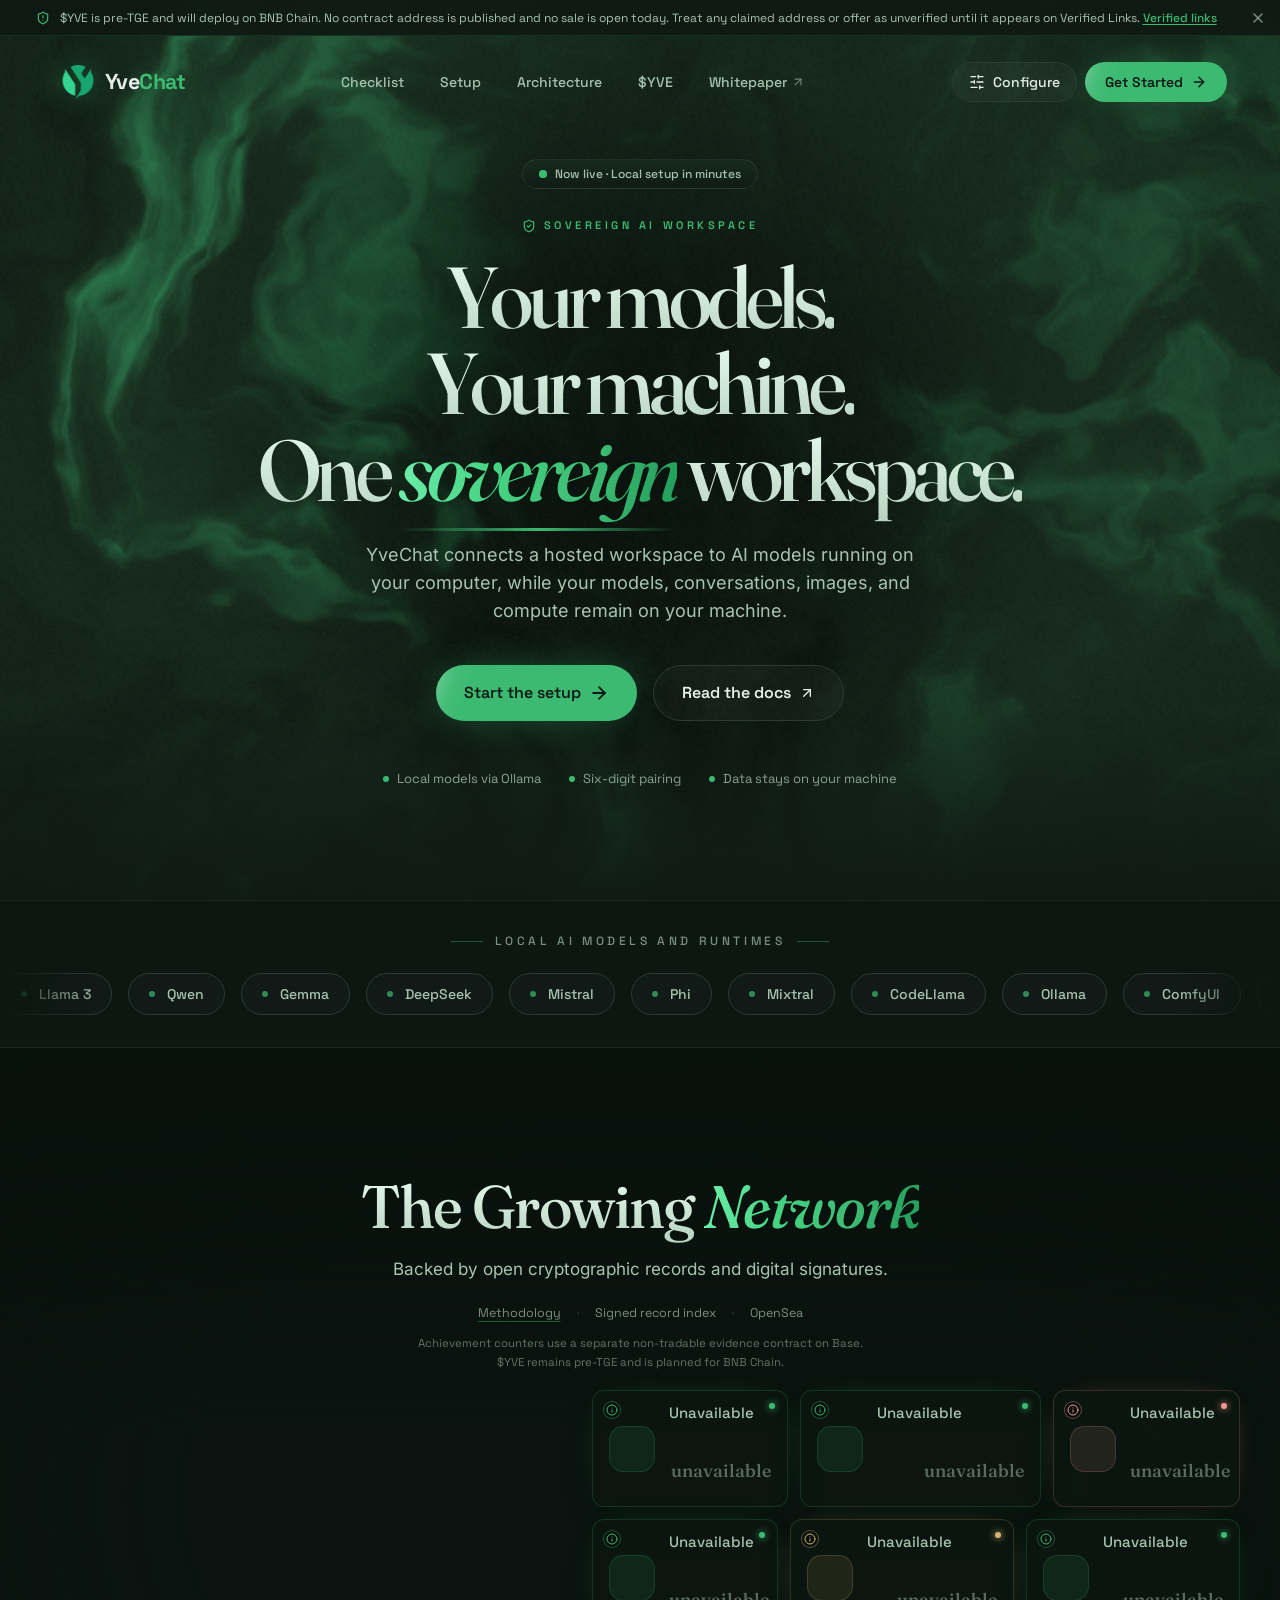
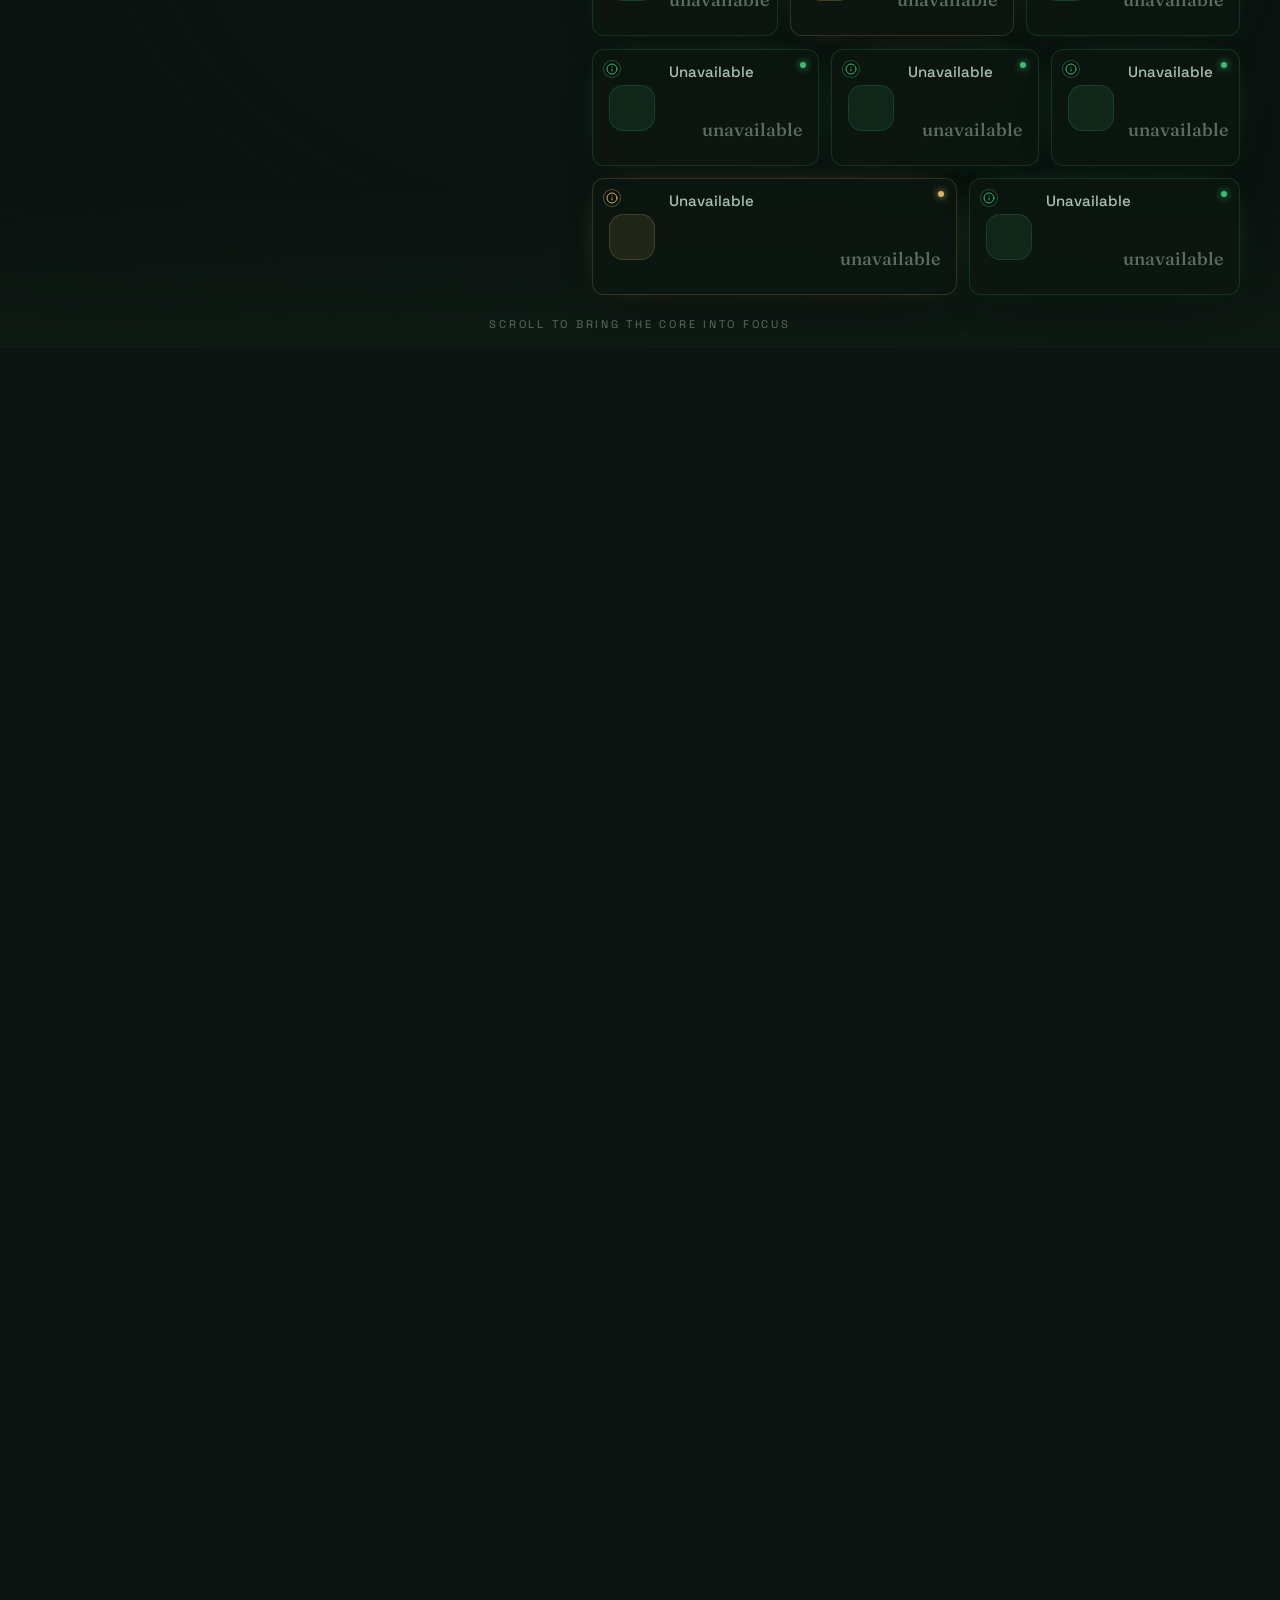
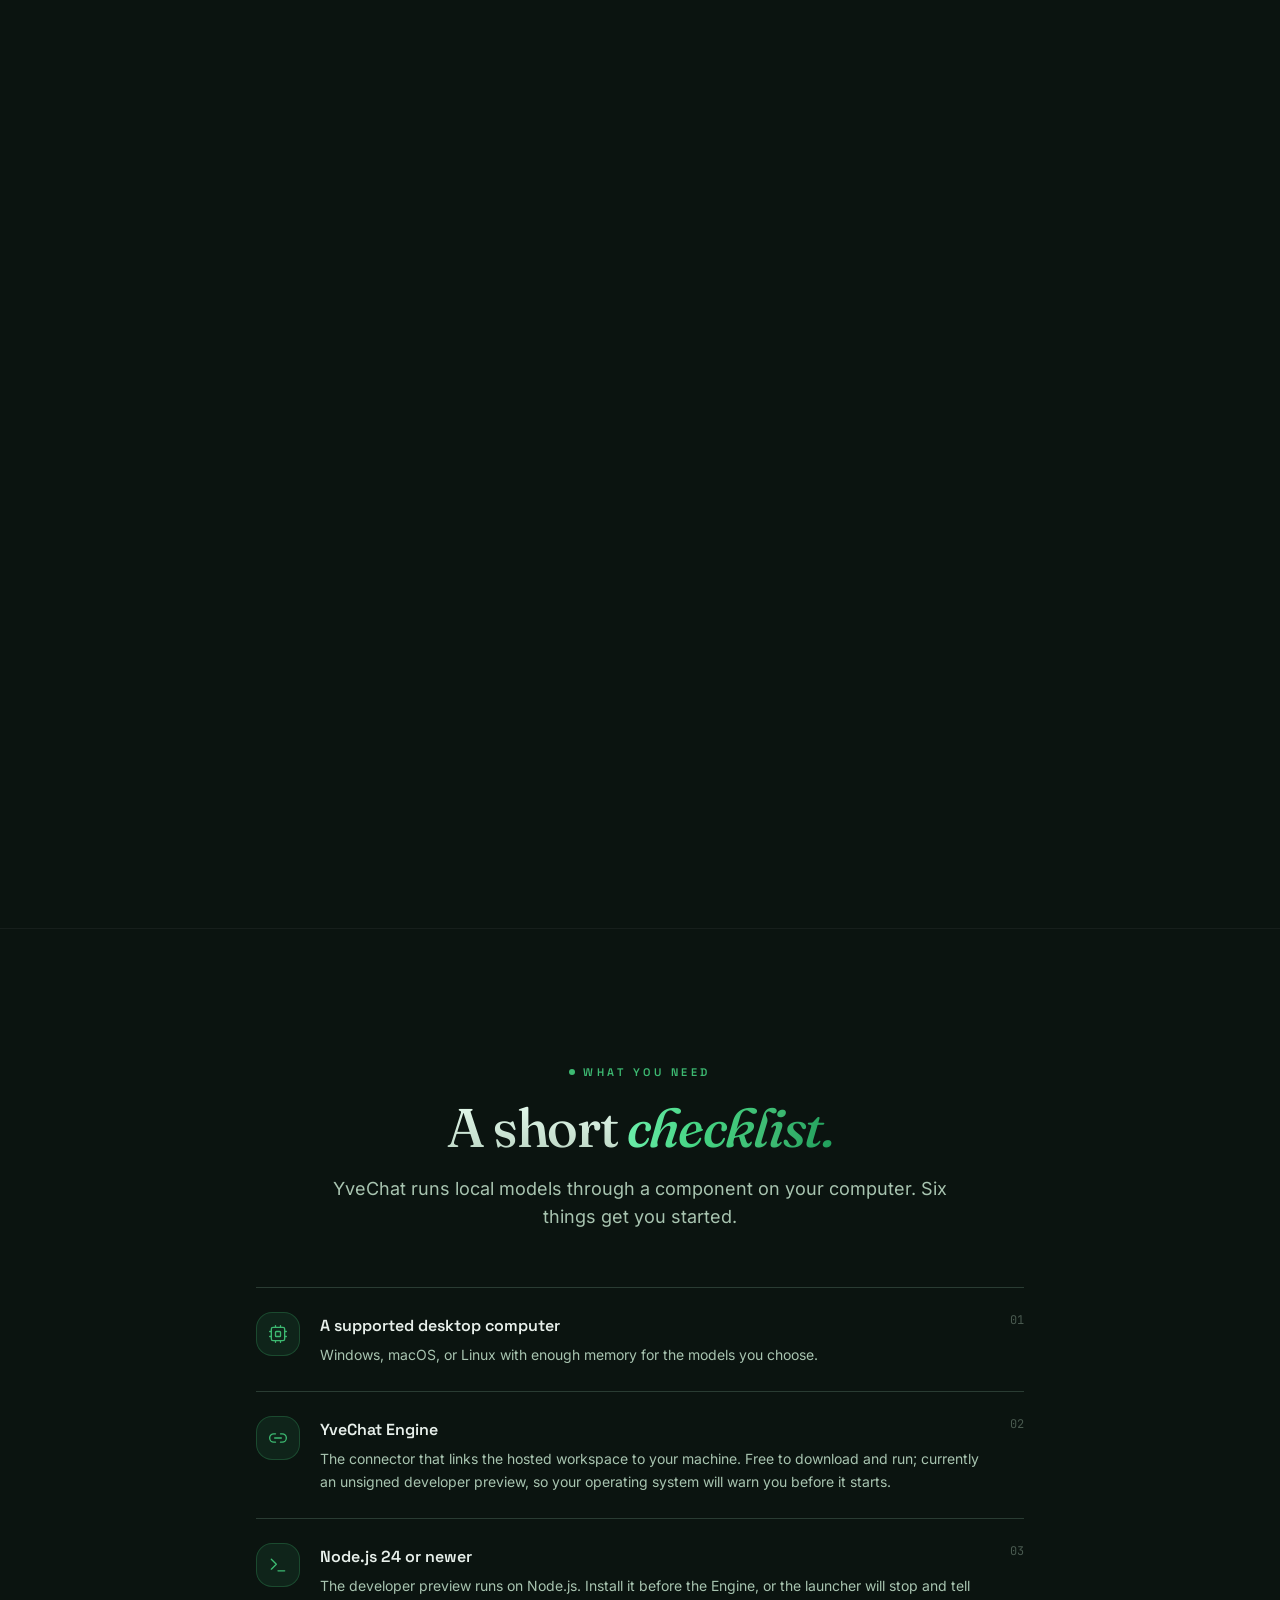
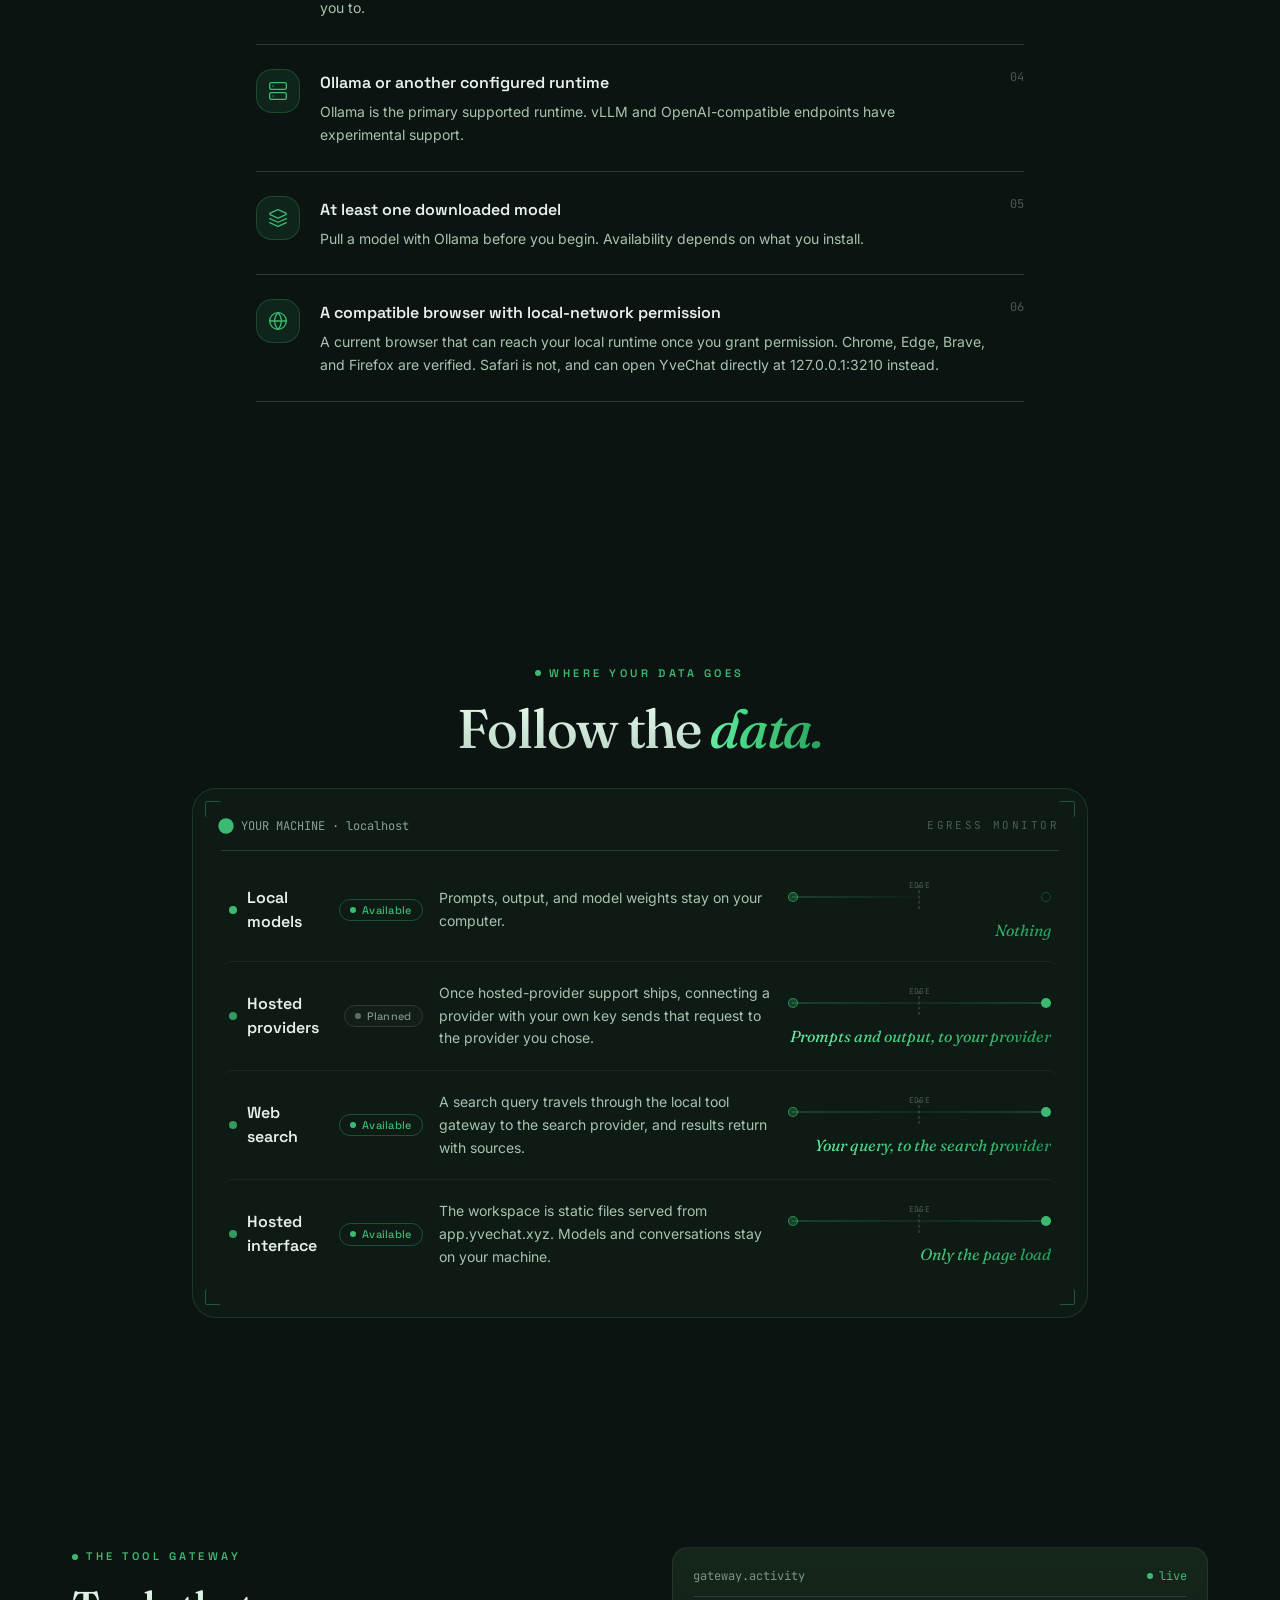
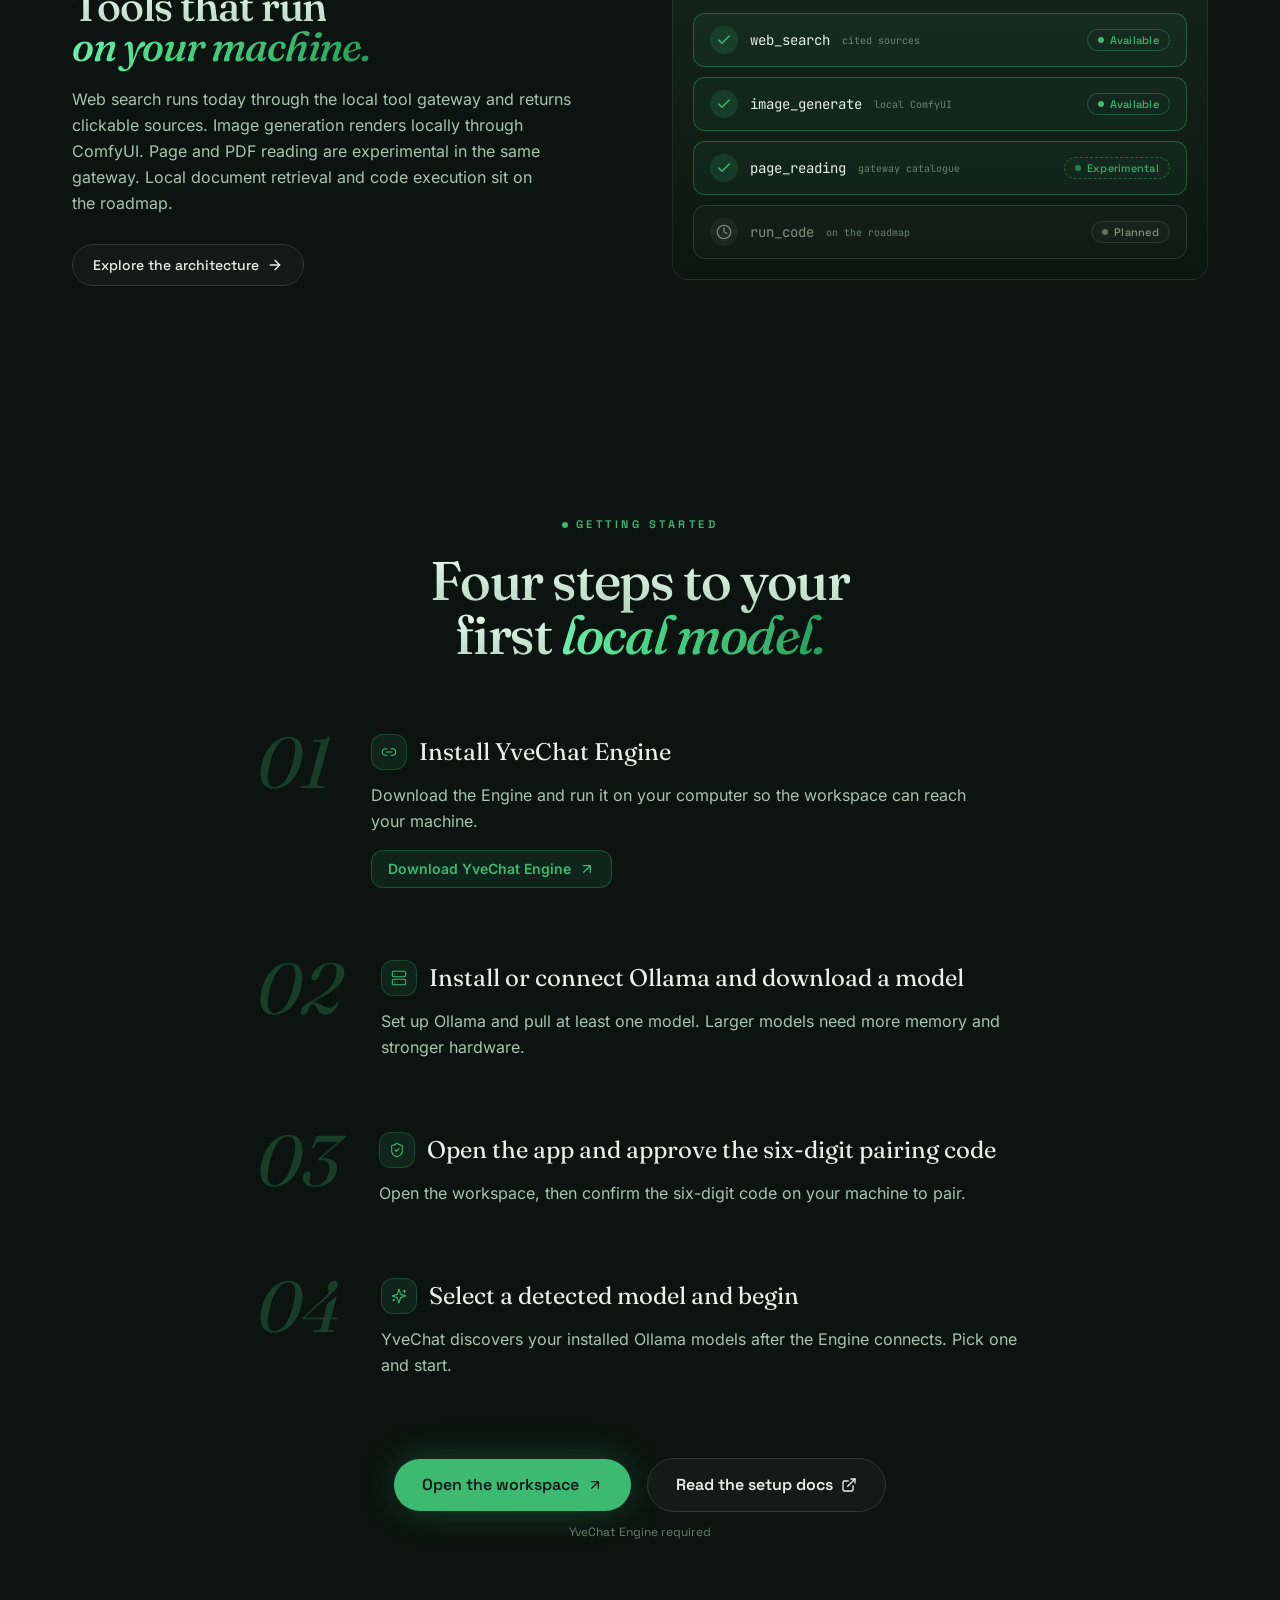
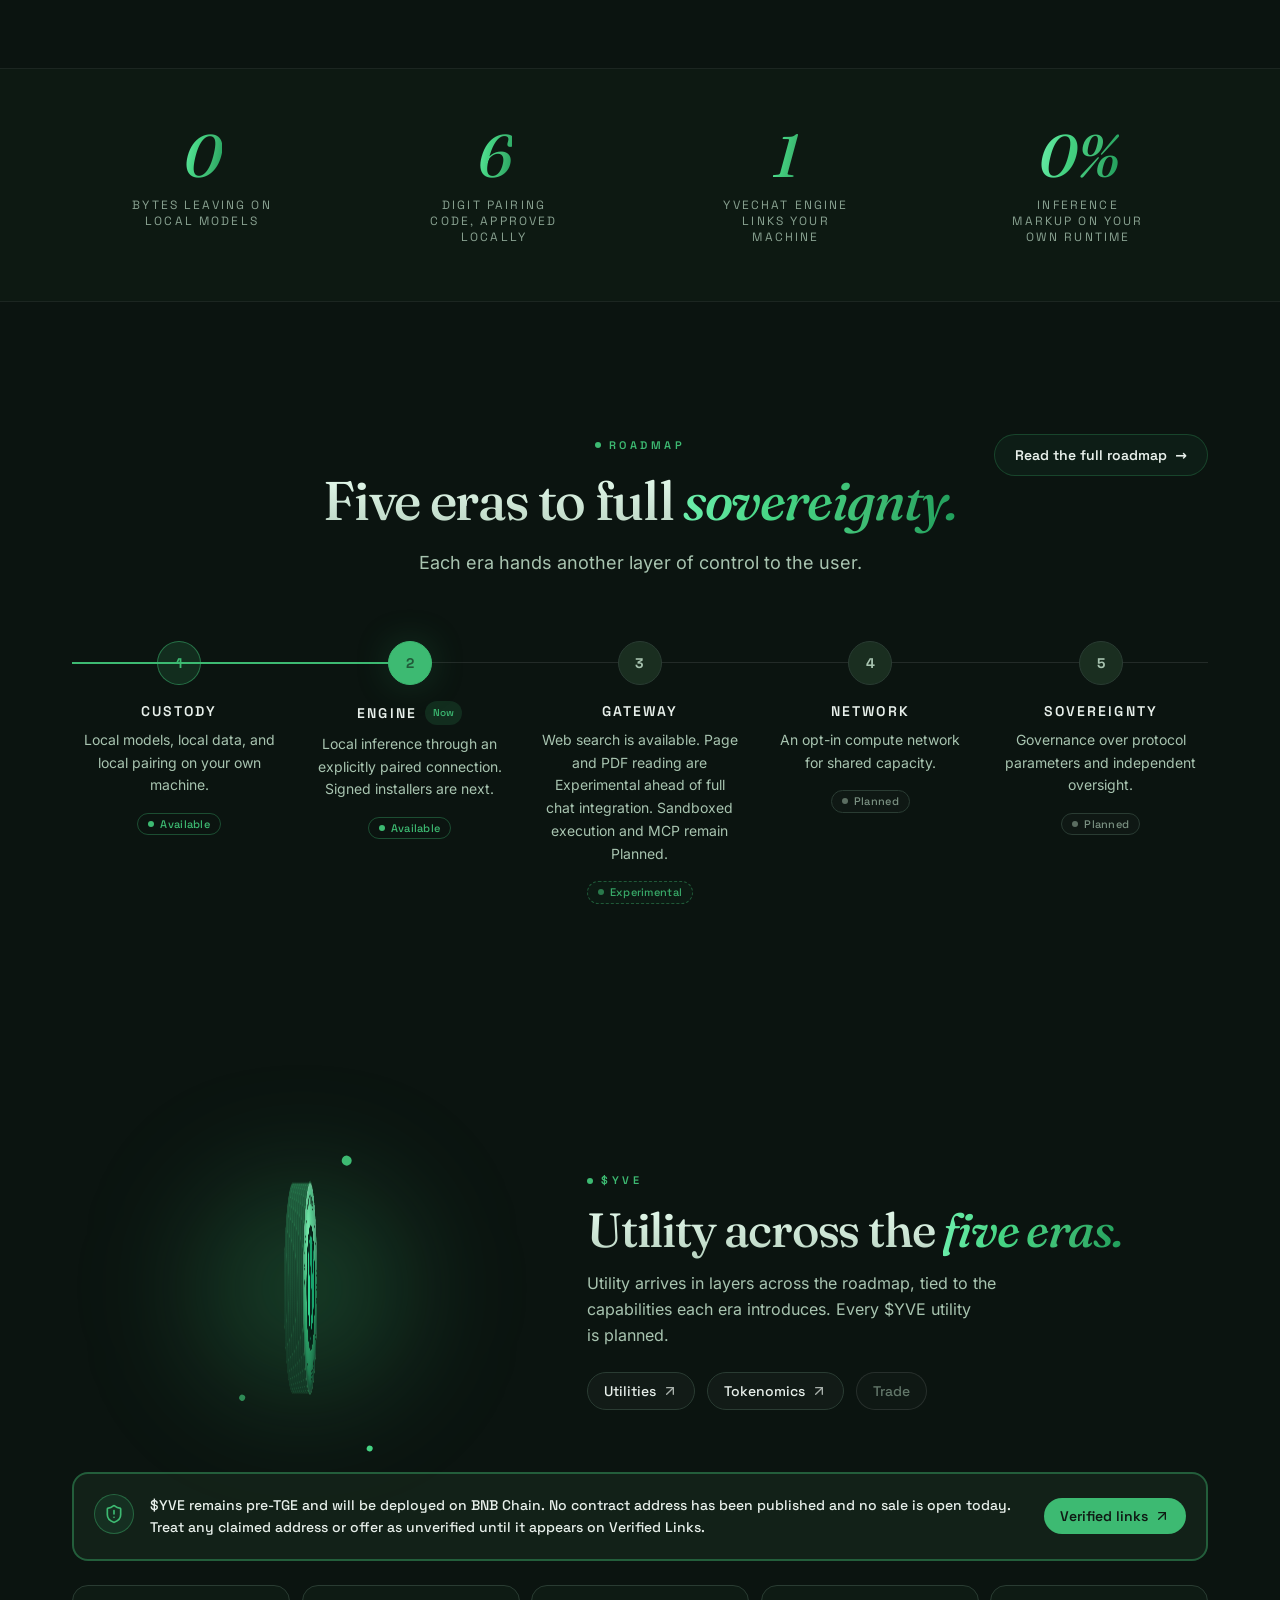
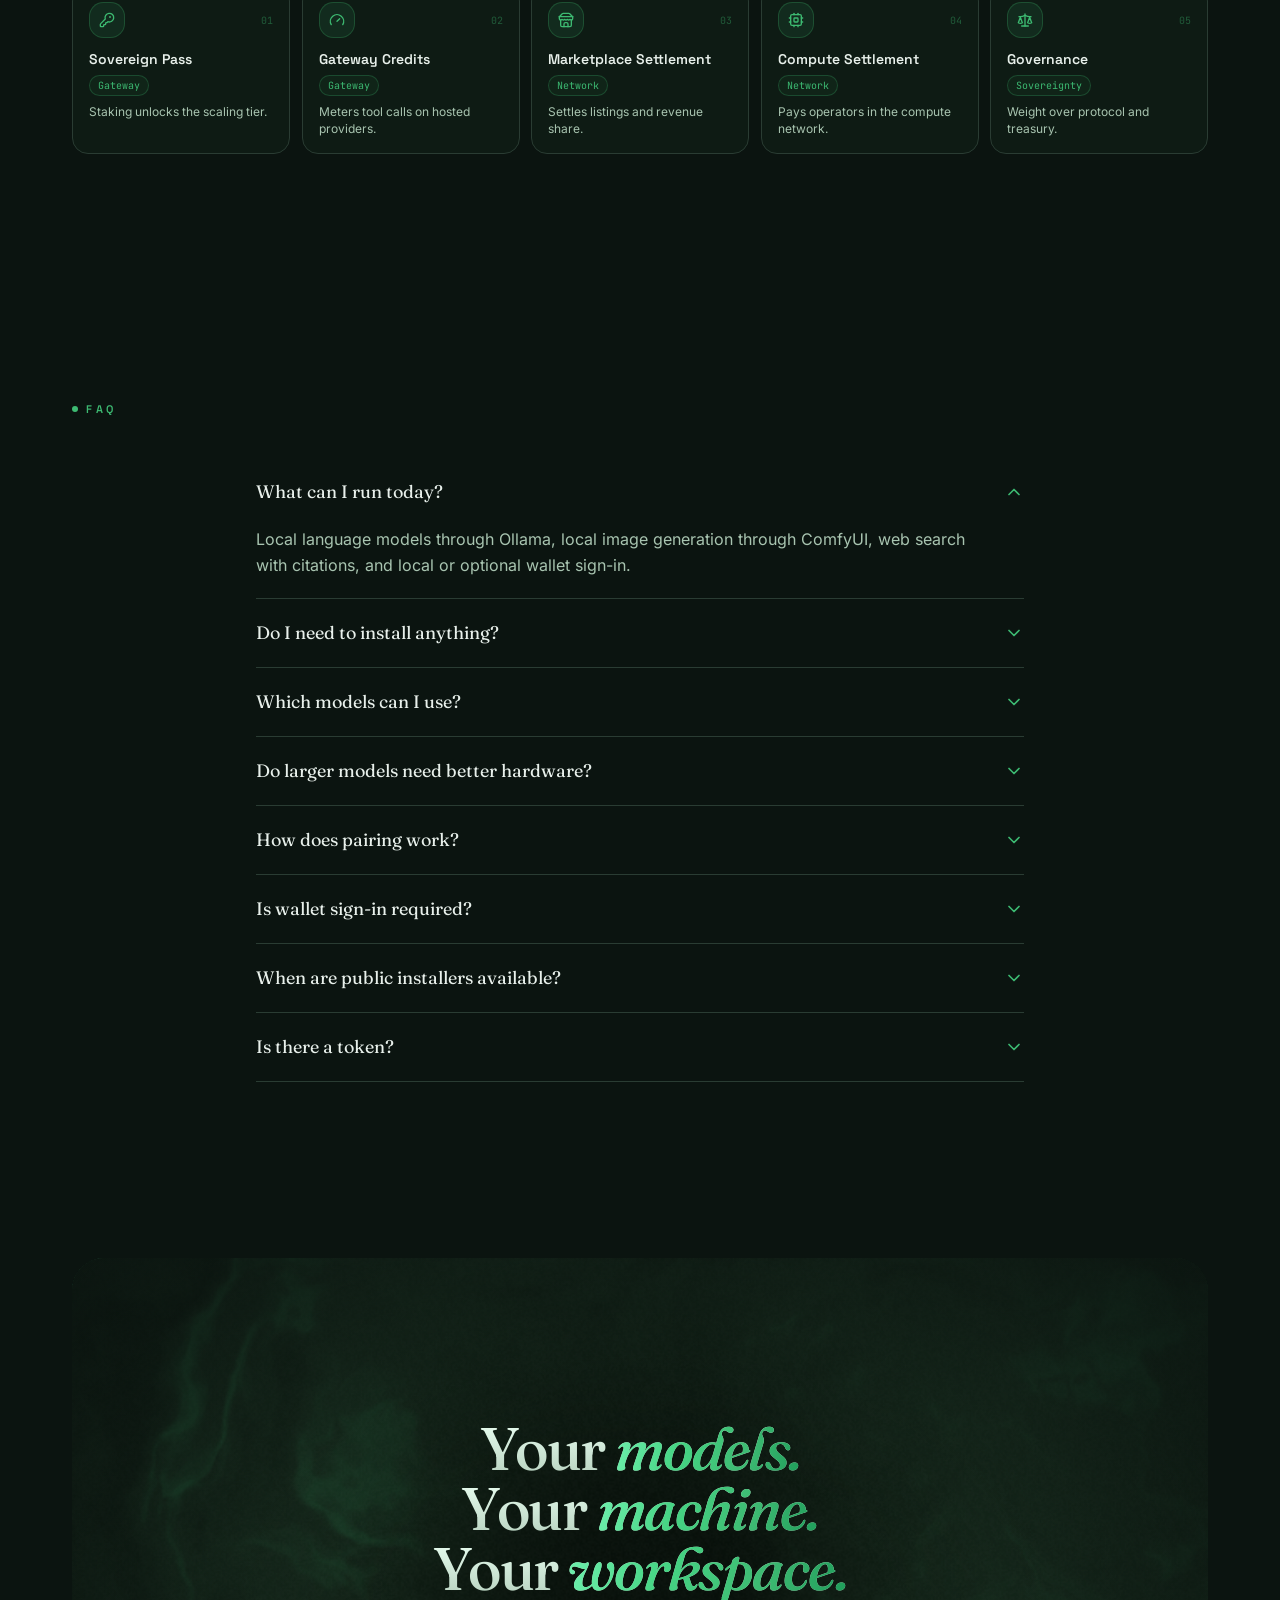
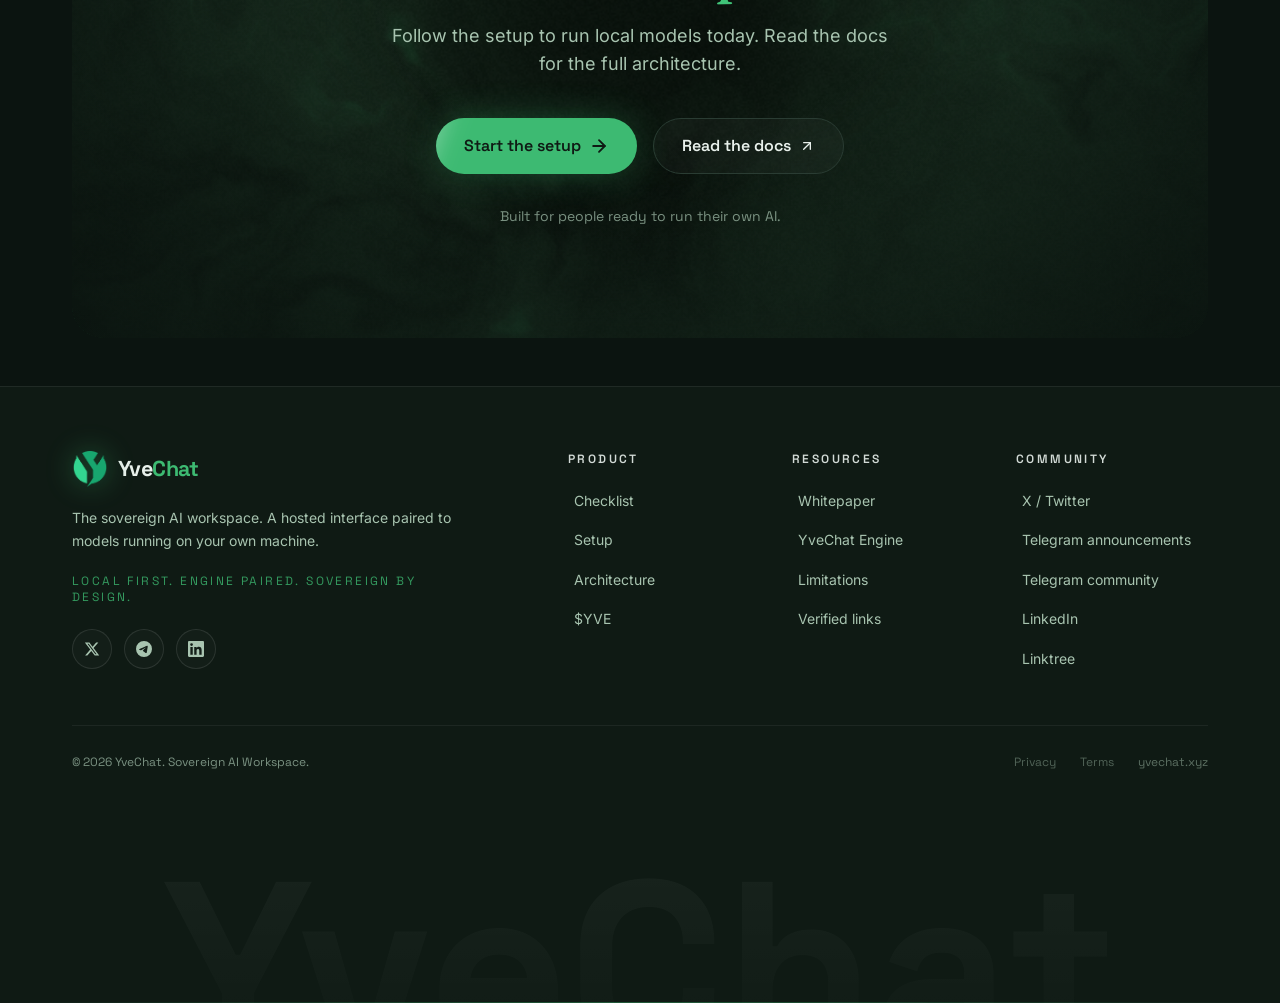
==== commit f8079b83: "Deploying to main from @ YveLabs/website@961ea5eef4c3cf9e07e11ff0b826364654505b91 🚀" ====
--- a/index.html
+++ b/index.html
@@ -1 +1 @@
-<!DOCTYPE html><html lang="en" class="__variable_dd00e7 __variable_a8fa63 __variable_933a1b __variable_9bdcb5"><head><meta charSet="utf-8"/><meta name="viewport" content="width=device-width, initial-scale=1"/><link rel="preload" href="/_next/static/media/2f694256428bb6f5-s.p.woff2" as="font" crossorigin="" type="font/woff2"/><link rel="preload" href="/_next/static/media/5a0c43ffa288c21a-s.p.woff2" as="font" crossorigin="" type="font/woff2"/><link rel="preload" href="/_next/static/media/6c596dfcddeca1e9-s.p.woff2" as="font" crossorigin="" type="font/woff2"/><link rel="preload" href="/_next/static/media/a865edea076e0166-s.p.woff2" as="font" crossorigin="" type="font/woff2"/><link rel="preload" href="/_next/static/media/ee130f78dcd136da-s.p.woff2" as="font" crossorigin="" type="font/woff2"/><link rel="preload" as="image" href="/brand/logo-icon.png" fetchPriority="high"/><link rel="stylesheet" href="/_next/static/css/855e929f14b67a5c.css" data-precedence="next"/><link rel="preload" as="script" fetchPriority="low" href="/_next/static/chunks/webpack-f34954e27d12f260.js"/><script src="/_next/static/chunks/fd9d1056-100951c4eccbb55e.js" async=""></script><script src="/_next/static/chunks/117-dcf930ebe9fe9a2b.js" async=""></script><script src="/_next/static/chunks/main-app-b934a466144a342c.js" async=""></script><script src="/_next/static/chunks/741-a06e4aa63237c504.js" async=""></script><script src="/_next/static/chunks/242-c06cdaa6de5f7214.js" async=""></script><script src="/_next/static/chunks/122-0e259afd3b143648.js" async=""></script><script src="/_next/static/chunks/2-0fb850143ef276fe.js" async=""></script><script src="/_next/static/chunks/app/page-25063ec564c92349.js" async=""></script><script src="/_next/static/chunks/696-93dc732d5e31dea6.js" async=""></script><script src="/_next/static/chunks/app/layout-a09bf1eb88fac52f.js" async=""></script><meta name="theme-color" content="#0F1A14"/><title>YveChat · Sovereign AI Workspace</title><meta name="description" content="YveChat connects a hosted workspace to AI models running on your computer, while your models, conversations, images, and compute remain on your machine."/><meta name="keywords" content="sovereign AI,web3 AI workspace,self-hosted AI,BYOK,wallet login,self-custody AI,local AI,Ollama"/><meta property="og:title" content="YveChat · Sovereign AI Workspace"/><meta property="og:description" content="YveChat connects a hosted workspace to AI models running on your computer, while your models, conversations, images, and compute remain on your machine."/><meta property="og:url" content="https://yvechat.xyz"/><meta property="og:site_name" content="YveChat"/><meta property="og:type" content="website"/><meta name="twitter:card" content="summary_large_image"/><meta name="twitter:title" content="YveChat · Sovereign AI Workspace"/><meta name="twitter:description" content="YveChat connects a hosted workspace to AI models running on your computer, while your models, conversations, images, and compute remain on your machine."/><link rel="icon" href="/favicon.png"/><link rel="apple-touch-icon" href="/favicon.png"/><meta name="next-size-adjust"/><script src="/_next/static/chunks/polyfills-42372ed130431b0a.js" noModule=""></script></head><body class="relative min-h-screen antialiased"><script type="importmap">{"imports":{"three":"https://esm.sh/three@0.160.1","three/addons/":"https://esm.sh/three@0.160.1/examples/jsm/"}}</script><div aria-hidden="true" class="pointer-events-none fixed left-0 top-0 z-[1] h-[440px] w-[440px] rounded-full opacity-0 mix-blend-screen transition-opacity duration-500" style="background:radial-gradient(circle, rgba(61,186,114,0.05) 0%, rgba(61,186,114,0) 62%)"></div><header style="top:var(--banner-h, 0px)" class="fixed inset-x-0 z-50 flex justify-center px-4 pt-4 transition-[top] duration-300"><nav class="flex w-full max-w-[1200px] items-center justify-between rounded-full px-3 py-2 transition-all duration-500 border border-transparent bg-transparent"><a href="/" class="rounded-full px-2 py-1 transition-opacity hover:opacity-90"><span class="flex items-center gap-2.5"><img alt="YveChat" fetchPriority="high" width="34" height="34" decoding="async" data-nimg="1" class="select-none drop-shadow-[0_0_14px_rgba(61,186,114,0.45)]" style="color:transparent" src="/brand/logo-icon.png"/><span class="font-grotesk text-[1.35rem] font-bold tracking-tight text-mist">Yve<span class="text-green">Chat</span></span></span></a><div class="hidden items-center gap-1 md:flex"><a href="/#requirements" class="group relative flex items-center gap-1 rounded-full px-4 py-2 font-grotesk text-sm font-medium text-sage transition-colors hover:text-mist">Checklist<span class="absolute inset-x-4 bottom-1 h-px origin-left scale-x-0 bg-green/70 transition-transform duration-300 group-hover:scale-x-100"></span></a><a href="/#start" class="group relative flex items-center gap-1 rounded-full px-4 py-2 font-grotesk text-sm font-medium text-sage transition-colors hover:text-mist">Setup<span class="absolute inset-x-4 bottom-1 h-px origin-left scale-x-0 bg-green/70 transition-transform duration-300 group-hover:scale-x-100"></span></a><a href="/architecture" class="group relative flex items-center gap-1 rounded-full px-4 py-2 font-grotesk text-sm font-medium text-sage transition-colors hover:text-mist">Architecture<span class="absolute inset-x-4 bottom-1 h-px origin-left scale-x-0 bg-green/70 transition-transform duration-300 group-hover:scale-x-100"></span></a><a href="/#yve" class="group relative flex items-center gap-1 rounded-full px-4 py-2 font-grotesk text-sm font-medium text-sage transition-colors hover:text-mist">$YVE<span class="absolute inset-x-4 bottom-1 h-px origin-left scale-x-0 bg-green/70 transition-transform duration-300 group-hover:scale-x-100"></span></a><a href="https://yvechat.gitbook.io/wp" target="_blank" rel="noreferrer" class="group relative flex items-center gap-1 rounded-full px-4 py-2 font-grotesk text-sm font-medium text-sage transition-colors hover:text-mist">Whitepaper<svg xmlns="http://www.w3.org/2000/svg" width="24" height="24" viewBox="0 0 24 24" fill="none" stroke="currentColor" stroke-width="2" stroke-linecap="round" stroke-linejoin="round" class="lucide lucide-arrow-up-right h-3.5 w-3.5 opacity-60 transition-transform duration-300 group-hover:-translate-y-0.5 group-hover:translate-x-0.5"><path d="M7 7h10v10"></path><path d="M7 17 17 7"></path></svg><span class="absolute inset-x-4 bottom-1 h-px origin-left scale-x-0 bg-green/70 transition-transform duration-300 group-hover:scale-x-100"></span></a></div><div class="flex items-center gap-2"><button type="button" aria-label="Configure your stack" class="relative hidden h-10 items-center gap-2 rounded-full border border-white/12 bg-white/[0.03] px-4 font-grotesk text-sm font-medium text-mist transition-colors hover:border-green/50 hover:text-white lg:inline-flex"><svg xmlns="http://www.w3.org/2000/svg" width="24" height="24" viewBox="0 0 24 24" fill="none" stroke="currentColor" stroke-width="2" stroke-linecap="round" stroke-linejoin="round" class="lucide lucide-sliders-horizontal h-4 w-4"><line x1="21" x2="14" y1="4" y2="4"></line><line x1="10" x2="3" y1="4" y2="4"></line><line x1="21" x2="12" y1="12" y2="12"></line><line x1="8" x2="3" y1="12" y2="12"></line><line x1="21" x2="16" y1="20" y2="20"></line><line x1="12" x2="3" y1="20" y2="20"></line><line x1="14" x2="14" y1="2" y2="6"></line><line x1="8" x2="8" y1="10" y2="14"></line><line x1="16" x2="16" y1="18" y2="22"></line></svg>Configure</button><div class="hidden md:block"><a href="/#start" class="group relative inline-flex items-center justify-center gap-2 overflow-hidden rounded-full font-grotesk font-semibold text-night transition-all duration-300 bg-green shadow-glow hover:shadow-glow-lg h-10 px-5 text-sm"><span class="pointer-events-none absolute inset-0 overflow-hidden rounded-full"><span class="absolute -inset-y-2 -left-1/2 w-1/2 skew-x-[-20deg] bg-white/30 blur-md transition-transform duration-700 group-hover:translate-x-[280%]"></span></span><span class="relative">Get Started</span><svg xmlns="http://www.w3.org/2000/svg" width="24" height="24" viewBox="0 0 24 24" fill="none" stroke="currentColor" stroke-width="2.2" stroke-linecap="round" stroke-linejoin="round" class="lucide lucide-arrow-right relative transition-transform duration-300 group-hover:translate-x-0.5 h-4 w-4"><path d="M5 12h14"></path><path d="m12 5 7 7-7 7"></path></svg></a></div><button type="button" aria-label="Toggle menu" class="flex h-10 w-10 items-center justify-center rounded-full border border-white/10 bg-white/[0.03] text-mist md:hidden"><svg xmlns="http://www.w3.org/2000/svg" width="24" height="24" viewBox="0 0 24 24" fill="none" stroke="currentColor" stroke-width="2" stroke-linecap="round" stroke-linejoin="round" class="lucide lucide-menu h-5 w-5"><line x1="4" x2="20" y1="12" y2="12"></line><line x1="4" x2="20" y1="6" y2="6"></line><line x1="4" x2="20" y1="18" y2="18"></line></svg></button></div></nav></header><main class="relative"><section id="top" class="relative flex min-h-[100svh] flex-col items-center justify-center overflow-hidden pt-28 pb-16"><div class="absolute inset-0"><canvas aria-hidden="true" class="aurora-fallback h-full w-full"></canvas></div><div class="pointer-events-none absolute inset-0 bg-grid bg-grid-fade opacity-[0.28]"></div><div class="grain pointer-events-none absolute inset-0 opacity-[0.05] mix-blend-soft-light"></div><div class="pointer-events-none absolute inset-x-0 bottom-0 h-48 bg-gradient-to-b from-transparent to-night"></div><div class="section-shell relative z-10 flex flex-col items-center text-center"><div style="opacity:0;filter:blur(8px);transform:translateY(24px)"><span class="glass inline-flex items-center gap-2 rounded-full px-4 py-1.5 font-grotesk text-xs font-medium text-sage"><span class="relative flex h-2 w-2"><span class="absolute inline-flex h-full w-full animate-ping rounded-full bg-green opacity-60"></span><span class="relative inline-flex h-2 w-2 rounded-full bg-green"></span></span>Now live · Local setup in minutes</span></div><p class="eyebrow mt-7" style="opacity:0;filter:blur(8px);transform:translateY(24px)"><svg xmlns="http://www.w3.org/2000/svg" width="24" height="24" viewBox="0 0 24 24" fill="none" stroke="currentColor" stroke-width="2" stroke-linecap="round" stroke-linejoin="round" class="lucide lucide-shield-check h-3.5 w-3.5"><path d="M20 13c0 5-3.5 7.5-7.66 8.95a1 1 0 0 1-.67-.01C7.5 20.5 4 18 4 13V6a1 1 0 0 1 1-1c2 0 4.5-1.2 6.24-2.72a1.17 1.17 0 0 1 1.52 0C14.51 3.81 17 5 19 5a1 1 0 0 1 1 1z"></path><path d="m9 12 2 2 4-4"></path></svg>Sovereign AI Workspace</p><h1 class="mt-5 max-w-[15ch] font-display text-5xl font-medium leading-[0.98] tracking-tightest text-balance sm:text-6xl md:text-7xl lg:text-[5.4rem]" style="opacity:0;filter:blur(8px);transform:translateY(24px)"><span class="text-gradient-soft">Your models. Your machine.</span><br/><span class="text-gradient-soft">One<!-- --> </span><span class="relative italic text-gradient">sovereign<span class="absolute -bottom-2 left-0 h-[3px] w-full rounded-full bg-gradient-to-r from-green-glow/0 via-green to-green-glow/0"></span></span><span class="text-gradient-soft"> <!-- -->workspace.</span></h1><p class="mt-7 max-w-[52ch] text-pretty text-base leading-relaxed text-sage md:text-lg" style="opacity:0;filter:blur(8px);transform:translateY(24px)">YveChat connects a hosted workspace to AI models running on your computer, while your models, conversations, images, and compute remain on your machine.</p><div class="mt-10 flex flex-col items-center gap-4 sm:flex-row" style="opacity:0;filter:blur(8px);transform:translateY(24px)"><div style="transform:none"><a href="#start" class="group relative inline-flex h-14 items-center justify-center gap-2 overflow-hidden rounded-full bg-green px-7 font-grotesk text-base font-semibold text-night shadow-glow transition-all duration-300 hover:shadow-glow-lg"><span class="pointer-events-none absolute inset-0 overflow-hidden rounded-full"><span class="absolute -inset-y-2 -left-1/2 w-1/2 skew-x-[-20deg] bg-white/30 blur-md transition-transform duration-700 group-hover:translate-x-[280%]"></span></span><span class="relative">Start the setup</span><svg xmlns="http://www.w3.org/2000/svg" width="24" height="24" viewBox="0 0 24 24" fill="none" stroke="currentColor" stroke-width="2.2" stroke-linecap="round" stroke-linejoin="round" class="lucide lucide-arrow-right relative h-5 w-5 transition-transform duration-300 group-hover:translate-x-0.5"><path d="M5 12h14"></path><path d="m12 5 7 7-7 7"></path></svg></a></div><div style="transform:none"><a href="https://yvechat.gitbook.io/wp" target="_blank" rel="noreferrer" class="group inline-flex h-14 items-center gap-2 rounded-full border border-white/12 bg-white/[0.03] px-7 font-grotesk text-base font-semibold text-mist transition-colors duration-300 hover:border-green/50 hover:text-white">Read the docs<svg xmlns="http://www.w3.org/2000/svg" width="24" height="24" viewBox="0 0 24 24" fill="none" stroke="currentColor" stroke-width="2" stroke-linecap="round" stroke-linejoin="round" class="lucide lucide-arrow-up-right h-4 w-4 transition-transform duration-300 group-hover:translate-x-0.5 group-hover:-translate-y-0.5"><path d="M7 7h10v10"></path><path d="M7 17 17 7"></path></svg></a></div></div><ul class="mt-12 flex flex-wrap items-center justify-center gap-x-7 gap-y-3 font-grotesk text-[13px] text-sage/80" style="opacity:0;filter:blur(8px);transform:translateY(24px)"><li class="flex items-center gap-2"><span class="h-1.5 w-1.5 rounded-full bg-green"></span>Local models via Ollama</li><li class="flex items-center gap-2"><span class="h-1.5 w-1.5 rounded-full bg-green"></span>Six-digit pairing</li><li class="flex items-center gap-2"><span class="h-1.5 w-1.5 rounded-full bg-green"></span>Data stays on your machine</li></ul></div></section><section aria-label="Local AI models and runtimes" class="relative border-y border-white/[0.06] bg-night/60 py-8"><div class="section-shell mb-6 flex items-center justify-center gap-3 text-center"><span class="h-px w-8 bg-green/40"></span><p class="font-grotesk text-xs font-medium uppercase tracking-[0.3em] text-sage/70">Local AI models and runtimes</p><span class="h-px w-8 bg-green/40"></span></div><div class="mask-fade-x overflow-hidden" style="--marquee-duration:38s"><div class="flex w-max items-center gap-4"><div class="flex shrink-0 items-center gap-4 animate-marquee"><span class="group flex items-center gap-3 rounded-full border border-white/8 bg-white/[0.02] px-5 py-2.5 font-grotesk text-sm font-medium text-sage transition-colors hover:border-green/40 hover:text-mist"><span class="h-1.5 w-1.5 rounded-full bg-green/70 transition-colors group-hover:bg-green-glow"></span>Llama 3</span><span class="group flex items-center gap-3 rounded-full border border-white/8 bg-white/[0.02] px-5 py-2.5 font-grotesk text-sm font-medium text-sage transition-colors hover:border-green/40 hover:text-mist"><span class="h-1.5 w-1.5 rounded-full bg-green/70 transition-colors group-hover:bg-green-glow"></span>Qwen</span><span class="group flex items-center gap-3 rounded-full border border-white/8 bg-white/[0.02] px-5 py-2.5 font-grotesk text-sm font-medium text-sage transition-colors hover:border-green/40 hover:text-mist"><span class="h-1.5 w-1.5 rounded-full bg-green/70 transition-colors group-hover:bg-green-glow"></span>Gemma</span><span class="group flex items-center gap-3 rounded-full border border-white/8 bg-white/[0.02] px-5 py-2.5 font-grotesk text-sm font-medium text-sage transition-colors hover:border-green/40 hover:text-mist"><span class="h-1.5 w-1.5 rounded-full bg-green/70 transition-colors group-hover:bg-green-glow"></span>DeepSeek</span><span class="group flex items-center gap-3 rounded-full border border-white/8 bg-white/[0.02] px-5 py-2.5 font-grotesk text-sm font-medium text-sage transition-colors hover:border-green/40 hover:text-mist"><span class="h-1.5 w-1.5 rounded-full bg-green/70 transition-colors group-hover:bg-green-glow"></span>Mistral</span><span class="group flex items-center gap-3 rounded-full border border-white/8 bg-white/[0.02] px-5 py-2.5 font-grotesk text-sm font-medium text-sage transition-colors hover:border-green/40 hover:text-mist"><span class="h-1.5 w-1.5 rounded-full bg-green/70 transition-colors group-hover:bg-green-glow"></span>Phi</span><span class="group flex items-center gap-3 rounded-full border border-white/8 bg-white/[0.02] px-5 py-2.5 font-grotesk text-sm font-medium text-sage transition-colors hover:border-green/40 hover:text-mist"><span class="h-1.5 w-1.5 rounded-full bg-green/70 transition-colors group-hover:bg-green-glow"></span>Mixtral</span><span class="group flex items-center gap-3 rounded-full border border-white/8 bg-white/[0.02] px-5 py-2.5 font-grotesk text-sm font-medium text-sage transition-colors hover:border-green/40 hover:text-mist"><span class="h-1.5 w-1.5 rounded-full bg-green/70 transition-colors group-hover:bg-green-glow"></span>CodeLlama</span><span class="group flex items-center gap-3 rounded-full border border-white/8 bg-white/[0.02] px-5 py-2.5 font-grotesk text-sm font-medium text-sage transition-colors hover:border-green/40 hover:text-mist"><span class="h-1.5 w-1.5 rounded-full bg-green/70 transition-colors group-hover:bg-green-glow"></span>Ollama</span><span class="group flex items-center gap-3 rounded-full border border-white/8 bg-white/[0.02] px-5 py-2.5 font-grotesk text-sm font-medium text-sage transition-colors hover:border-green/40 hover:text-mist"><span class="h-1.5 w-1.5 rounded-full bg-green/70 transition-colors group-hover:bg-green-glow"></span>ComfyUI</span><span class="group flex items-center gap-3 rounded-full border border-white/8 bg-white/[0.02] px-5 py-2.5 font-grotesk text-sm font-medium text-sage transition-colors hover:border-green/40 hover:text-mist"><span class="h-1.5 w-1.5 rounded-full bg-green/70 transition-colors group-hover:bg-green-glow"></span>Llama 3</span><span class="group flex items-center gap-3 rounded-full border border-white/8 bg-white/[0.02] px-5 py-2.5 font-grotesk text-sm font-medium text-sage transition-colors hover:border-green/40 hover:text-mist"><span class="h-1.5 w-1.5 rounded-full bg-green/70 transition-colors group-hover:bg-green-glow"></span>Qwen</span><span class="group flex items-center gap-3 rounded-full border border-white/8 bg-white/[0.02] px-5 py-2.5 font-grotesk text-sm font-medium text-sage transition-colors hover:border-green/40 hover:text-mist"><span class="h-1.5 w-1.5 rounded-full bg-green/70 transition-colors group-hover:bg-green-glow"></span>Gemma</span><span class="group flex items-center gap-3 rounded-full border border-white/8 bg-white/[0.02] px-5 py-2.5 font-grotesk text-sm font-medium text-sage transition-colors hover:border-green/40 hover:text-mist"><span class="h-1.5 w-1.5 rounded-full bg-green/70 transition-colors group-hover:bg-green-glow"></span>DeepSeek</span><span class="group flex items-center gap-3 rounded-full border border-white/8 bg-white/[0.02] px-5 py-2.5 font-grotesk text-sm font-medium text-sage transition-colors hover:border-green/40 hover:text-mist"><span class="h-1.5 w-1.5 rounded-full bg-green/70 transition-colors group-hover:bg-green-glow"></span>Mistral</span><span class="group flex items-center gap-3 rounded-full border border-white/8 bg-white/[0.02] px-5 py-2.5 font-grotesk text-sm font-medium text-sage transition-colors hover:border-green/40 hover:text-mist"><span class="h-1.5 w-1.5 rounded-full bg-green/70 transition-colors group-hover:bg-green-glow"></span>Phi</span><span class="group flex items-center gap-3 rounded-full border border-white/8 bg-white/[0.02] px-5 py-2.5 font-grotesk text-sm font-medium text-sage transition-colors hover:border-green/40 hover:text-mist"><span class="h-1.5 w-1.5 rounded-full bg-green/70 transition-colors group-hover:bg-green-glow"></span>Mixtral</span><span class="group flex items-center gap-3 rounded-full border border-white/8 bg-white/[0.02] px-5 py-2.5 font-grotesk text-sm font-medium text-sage transition-colors hover:border-green/40 hover:text-mist"><span class="h-1.5 w-1.5 rounded-full bg-green/70 transition-colors group-hover:bg-green-glow"></span>CodeLlama</span><span class="group flex items-center gap-3 rounded-full border border-white/8 bg-white/[0.02] px-5 py-2.5 font-grotesk text-sm font-medium text-sage transition-colors hover:border-green/40 hover:text-mist"><span class="h-1.5 w-1.5 rounded-full bg-green/70 transition-colors group-hover:bg-green-glow"></span>Ollama</span><span class="group flex items-center gap-3 rounded-full border border-white/8 bg-white/[0.02] px-5 py-2.5 font-grotesk text-sm font-medium text-sage transition-colors hover:border-green/40 hover:text-mist"><span class="h-1.5 w-1.5 rounded-full bg-green/70 transition-colors group-hover:bg-green-glow"></span>ComfyUI</span></div></div></div></section><section id="achievements" class="relative h-[520vh]"><div class="sticky top-0 h-screen w-full overflow-hidden"><div class="absolute inset-0"><!--$!--><template data-dgst="BAILOUT_TO_CLIENT_SIDE_RENDERING"></template><!--/$--></div><div class="pointer-events-none absolute inset-0 bg-[radial-gradient(ellipse_80%_80%_at_50%_50%,transparent_44%,rgba(8,17,12,0.6)_100%)]"></div><div class="pointer-events-none absolute inset-x-0 top-0 h-40 bg-gradient-to-b from-night to-transparent"></div><div class="pointer-events-none absolute inset-x-0 bottom-0 h-40 bg-gradient-to-t from-night to-transparent"></div><div class="absolute inset-0 z-10 hidden md:block" style="opacity:1"><div class="pointer-events-none absolute inset-x-0 top-0 h-[380px] bg-gradient-to-b from-[rgba(8,17,12,0.96)] via-[rgba(8,17,12,0.7)] to-transparent"></div><div class="section-shell relative h-full"><div class="absolute inset-x-0 top-[128px] flex flex-col items-center px-6 text-center"><h2 class="pb-2 font-display text-5xl font-medium leading-[1.1] tracking-tight md:text-6xl"><span class="text-gradient-soft">The Growing </span><span class="italic text-gradient">Network</span></h2><p class="mt-3 max-w-[64ch] text-pretty text-base leading-relaxed text-sage md:text-[17px]">Backed by open cryptographic records and digital signatures.</p><div class="mt-5 flex items-center gap-4 font-grotesk text-[12.5px] text-sage/70"><a href="https://yvechat.gitbook.io/wp/res/method" target="_blank" rel="noreferrer" class="underline decoration-green/40 underline-offset-4 transition-colors hover:text-mist">Methodology</a><span class="text-sage/25">·</span><a href="https://amaranth-familiar-coyote-121.mypinata.cloud/ipfs/bafkreibryuww7lexldkeji2us576j5tz47noiroavaux3zza3tzujgob34" target="_blank" rel="noreferrer" class="transition-colors hover:text-mist">Signed record index</a><span class="text-sage/25">·</span><a href="https://opensea.io/collection/yvechat-achieve-stats" target="_blank" rel="noreferrer" class="transition-colors hover:text-mist">OpenSea</a></div><p class="mt-3 max-w-[64ch] text-pretty font-grotesk text-[11.5px] leading-relaxed text-sage/55">Achievement counters use a separate non-tradable evidence contract on Base. $YVE remains pre-TGE and is planned for BNB Chain.</p></div><div class="absolute bottom-[6%] left-[46%] right-0 top-[38%]"><div class="flex h-full flex-col gap-3"><div class="flex flex-1 gap-3"><div style="flex:1.1 1 0%;min-width:0"><div class="ach-float group relative flex h-full items-center gap-3.5 rounded-xl border bg-[rgba(13,23,17,0.82)] px-4 py-3 backdrop-blur-sm hover:z-30 focus-within:z-30" style="border-color:#3dba7230;box-shadow:0 18px 50px -28px rgba(0,0,0,0.85), 0 0 34px -24px #3dba72;animation-delay:0.8s"><div class="pointer-events-none absolute inset-0 overflow-hidden rounded-xl"></div><span class="absolute right-3 top-3 h-1.5 w-1.5 rounded-full" style="background:#3dba72;box-shadow:0 0 7px #3dba72"></span><span class="group/tip absolute left-2.5 top-2.5 z-30"><button type="button" aria-label="What this metric measures" class="flex h-[18px] w-[18px] items-center justify-center rounded-full border bg-[rgba(9,17,13,0.92)] backdrop-blur-sm transition-colors" style="border-color:#3dba7266;color:#3dba72"><svg xmlns="http://www.w3.org/2000/svg" width="24" height="24" viewBox="0 0 24 24" fill="none" stroke="currentColor" stroke-width="2" stroke-linecap="round" stroke-linejoin="round" class="lucide lucide-info h-3 w-3"><circle cx="12" cy="12" r="10"></circle><path d="M12 16v-4"></path><path d="M12 8h.01"></path></svg></button><span role="tooltip" class="pointer-events-none absolute left-0 top-[26px] z-50 w-[230px] max-w-[80vw] origin-top-left translate-y-1 scale-95 rounded-lg border border-white/10 bg-[rgba(9,17,13,0.98)] p-3 text-left font-grotesk text-[11.5px] font-normal leading-relaxed text-sage opacity-0 shadow-[0_20px_50px_-20px_rgba(0,0,0,0.9)] backdrop-blur-md transition duration-150 group-hover/tip:translate-y-0 group-hover/tip:scale-100 group-hover/tip:opacity-100 group-focus-within/tip:translate-y-0 group-focus-within/tip:scale-100 group-focus-within/tip:opacity-100" style="border-top:2px solid #3dba7280">Engine installations represented as available during the latest published day.</span></span><span class="shrink-0 rounded-lg" style="width:46px;height:46px;background:#3dba721a;border:1px solid #3dba7230"></span><div class="relative flex min-w-0 flex-1 flex-col justify-center"><span class="font-grotesk text-[15px] font-medium leading-snug text-sage">…</span><span class="mt-1.5 text-right font-display font-medium tabular-nums text-mist text-[2.7rem]"><span class="text-sage/40">—</span></span></div><div class="pointer-events-none absolute inset-x-0 bottom-0 flex items-center rounded-b-xl px-4 pb-2 pt-6 opacity-0 transition-opacity duration-200 group-hover:opacity-100 group-focus-within:opacity-100" style="background:linear-gradient(to top, rgba(11,20,16,0.97) 55%, transparent)"><div class="pointer-events-auto"><div class="flex items-center gap-2.5"><a href="https://basescan.org/nft/0x5518e2a738cd1ebb8ce0705cf2fdce9451beed43/1" target="_blank" rel="noreferrer" class="font-grotesk text-[10px] uppercase tracking-[0.12em] text-sage/70 hover:text-mist">Explorer</a><span class="text-sage/25">·</span><a href="https://opensea.io/assets/base/0x5518e2a738cd1ebb8ce0705cf2fdce9451beed43/1" target="_blank" rel="noreferrer" class="font-grotesk text-[10px] uppercase tracking-[0.12em] text-sage/70 hover:text-mist">OpenSea</a></div></div></div></div></div><div style="flex:1.35 1 0%;min-width:0"><div class="ach-float group relative flex h-full items-center gap-3.5 rounded-xl border bg-[rgba(13,23,17,0.82)] px-4 py-3 backdrop-blur-sm hover:z-30 focus-within:z-30" style="border-color:#3dba7230;box-shadow:0 18px 50px -28px rgba(0,0,0,0.85), 0 0 34px -24px #3dba72;animation-delay:0s"><div class="pointer-events-none absolute inset-0 overflow-hidden rounded-xl"></div><span class="absolute right-3 top-3 h-1.5 w-1.5 rounded-full" style="background:#3dba72;box-shadow:0 0 7px #3dba72"></span><span class="group/tip absolute left-2.5 top-2.5 z-30"><button type="button" aria-label="What this metric measures" class="flex h-[18px] w-[18px] items-center justify-center rounded-full border bg-[rgba(9,17,13,0.92)] backdrop-blur-sm transition-colors" style="border-color:#3dba7266;color:#3dba72"><svg xmlns="http://www.w3.org/2000/svg" width="24" height="24" viewBox="0 0 24 24" fill="none" stroke="currentColor" stroke-width="2" stroke-linecap="round" stroke-linejoin="round" class="lucide lucide-info h-3 w-3"><circle cx="12" cy="12" r="10"></circle><path d="M12 16v-4"></path><path d="M12 8h.01"></path></svg></button><span role="tooltip" class="pointer-events-none absolute left-0 top-[26px] z-50 w-[230px] max-w-[80vw] origin-top-left translate-y-1 scale-95 rounded-lg border border-white/10 bg-[rgba(9,17,13,0.98)] p-3 text-left font-grotesk text-[11.5px] font-normal leading-relaxed text-sage opacity-0 shadow-[0_20px_50px_-20px_rgba(0,0,0,0.9)] backdrop-blur-md transition duration-150 group-hover/tip:translate-y-0 group-hover/tip:scale-100 group-hover/tip:opacity-100 group-focus-within/tip:translate-y-0 group-focus-within/tip:scale-100 group-focus-within/tip:opacity-100" style="border-top:2px solid #3dba7280">Model output tokens generated on participating local hardware across all published days.</span></span><span class="shrink-0 rounded-lg" style="width:46px;height:46px;background:#3dba721a;border:1px solid #3dba7230"></span><div class="relative flex min-w-0 flex-1 flex-col justify-center"><span class="font-grotesk text-[15px] font-medium leading-snug text-sage">…</span><span class="mt-1.5 text-right font-display font-medium tabular-nums text-mist text-[2.7rem]"><span class="text-sage/40">—</span></span></div><div class="pointer-events-none absolute inset-x-0 bottom-0 flex items-center rounded-b-xl px-4 pb-2 pt-6 opacity-0 transition-opacity duration-200 group-hover:opacity-100 group-focus-within:opacity-100" style="background:linear-gradient(to top, rgba(11,20,16,0.97) 55%, transparent)"><div class="pointer-events-auto"><div class="flex items-center gap-2.5"><a href="https://basescan.org/nft/0x5518e2a738cd1ebb8ce0705cf2fdce9451beed43/5" target="_blank" rel="noreferrer" class="font-grotesk text-[10px] uppercase tracking-[0.12em] text-sage/70 hover:text-mist">Explorer</a><span class="text-sage/25">·</span><a href="https://opensea.io/assets/base/0x5518e2a738cd1ebb8ce0705cf2fdce9451beed43/5" target="_blank" rel="noreferrer" class="font-grotesk text-[10px] uppercase tracking-[0.12em] text-sage/70 hover:text-mist">OpenSea</a></div></div></div></div></div><div style="flex:1.05 1 0%;min-width:0"><div class="ach-float group relative flex h-full items-center gap-3.5 rounded-xl border bg-[rgba(13,23,17,0.82)] px-4 py-3 backdrop-blur-sm hover:z-30 focus-within:z-30" style="border-color:#f09a9130;box-shadow:0 18px 50px -28px rgba(0,0,0,0.85), 0 0 34px -24px #f09a91;animation-delay:0s"><div class="pointer-events-none absolute inset-0 overflow-hidden rounded-xl"></div><span class="absolute right-3 top-3 h-1.5 w-1.5 rounded-full" style="background:#f09a91;box-shadow:0 0 7px #f09a91"></span><span class="group/tip absolute left-2.5 top-2.5 z-30"><button type="button" aria-label="What this metric measures" class="flex h-[18px] w-[18px] items-center justify-center rounded-full border bg-[rgba(9,17,13,0.92)] backdrop-blur-sm transition-colors" style="border-color:#f09a9166;color:#f09a91"><svg xmlns="http://www.w3.org/2000/svg" width="24" height="24" viewBox="0 0 24 24" fill="none" stroke="currentColor" stroke-width="2" stroke-linecap="round" stroke-linejoin="round" class="lucide lucide-info h-3 w-3"><circle cx="12" cy="12" r="10"></circle><path d="M12 16v-4"></path><path d="M12 8h.01"></path></svg></button><span role="tooltip" class="pointer-events-none absolute left-0 top-[26px] z-50 w-[230px] max-w-[80vw] origin-top-left translate-y-1 scale-95 rounded-lg border border-white/10 bg-[rgba(9,17,13,0.98)] p-3 text-left font-grotesk text-[11.5px] font-normal leading-relaxed text-sage opacity-0 shadow-[0_20px_50px_-20px_rgba(0,0,0,0.9)] backdrop-blur-md transition duration-150 group-hover/tip:translate-y-0 group-hover/tip:scale-100 group-hover/tip:opacity-100 group-focus-within/tip:translate-y-0 group-focus-within/tip:scale-100 group-focus-within/tip:opacity-100" style="border-top:2px solid #f09a9180">The highest accepted local token generation rate represented in the benchmark corpus.</span></span><span class="shrink-0 rounded-lg" style="width:46px;height:46px;background:#f09a911a;border:1px solid #f09a9130"></span><div class="relative flex min-w-0 flex-1 flex-col justify-center"><span class="font-grotesk text-[15px] font-medium leading-snug text-sage">…</span><span class="mt-1.5 text-right font-display font-medium tabular-nums text-mist text-[2.7rem]"><span class="text-sage/40">—</span></span></div><div class="pointer-events-none absolute inset-x-0 bottom-0 flex items-center rounded-b-xl px-4 pb-2 pt-6 opacity-0 transition-opacity duration-200 group-hover:opacity-100 group-focus-within:opacity-100" style="background:linear-gradient(to top, rgba(11,20,16,0.97) 55%, transparent)"><div class="pointer-events-auto"><div class="flex items-center gap-2.5"><a href="https://basescan.org/nft/0x5518e2a738cd1ebb8ce0705cf2fdce9451beed43/10" target="_blank" rel="noreferrer" class="font-grotesk text-[10px] uppercase tracking-[0.12em] text-sage/70 hover:text-mist">Explorer</a><span class="text-sage/25">·</span><a href="https://opensea.io/assets/base/0x5518e2a738cd1ebb8ce0705cf2fdce9451beed43/10" target="_blank" rel="noreferrer" class="font-grotesk text-[10px] uppercase tracking-[0.12em] text-sage/70 hover:text-mist">OpenSea</a></div></div></div></div></div></div><div class="flex flex-1 gap-3"><div style="flex:1 1 0%;min-width:0"><div class="ach-float group relative flex h-full items-center gap-3.5 rounded-xl border bg-[rgba(13,23,17,0.82)] px-4 py-3 backdrop-blur-sm hover:z-30 focus-within:z-30" style="border-color:#3dba7230;box-shadow:0 18px 50px -28px rgba(0,0,0,0.85), 0 0 34px -24px #3dba72;animation-delay:3.2s"><div class="pointer-events-none absolute inset-0 overflow-hidden rounded-xl"></div><span class="absolute right-3 top-3 h-1.5 w-1.5 rounded-full" style="background:#3dba72;box-shadow:0 0 7px #3dba72"></span><span class="group/tip absolute left-2.5 top-2.5 z-30"><button type="button" aria-label="What this metric measures" class="flex h-[18px] w-[18px] items-center justify-center rounded-full border bg-[rgba(9,17,13,0.92)] backdrop-blur-sm transition-colors" style="border-color:#3dba7266;color:#3dba72"><svg xmlns="http://www.w3.org/2000/svg" width="24" height="24" viewBox="0 0 24 24" fill="none" stroke="currentColor" stroke-width="2" stroke-linecap="round" stroke-linejoin="round" class="lucide lucide-info h-3 w-3"><circle cx="12" cy="12" r="10"></circle><path d="M12 16v-4"></path><path d="M12 8h.01"></path></svg></button><span role="tooltip" class="pointer-events-none absolute left-0 top-[26px] z-50 w-[230px] max-w-[80vw] origin-top-left translate-y-1 scale-95 rounded-lg border border-white/10 bg-[rgba(9,17,13,0.98)] p-3 text-left font-grotesk text-[11.5px] font-normal leading-relaxed text-sage opacity-0 shadow-[0_20px_50px_-20px_rgba(0,0,0,0.9)] backdrop-blur-md transition duration-150 group-hover/tip:translate-y-0 group-hover/tip:scale-100 group-hover/tip:opacity-100 group-focus-within/tip:translate-y-0 group-focus-within/tip:scale-100 group-focus-within/tip:opacity-100" style="border-top:2px solid #3dba7280">Completed local model inference operations accumulated across all published days.</span></span><span class="shrink-0 rounded-lg" style="width:46px;height:46px;background:#3dba721a;border:1px solid #3dba7230"></span><div class="relative flex min-w-0 flex-1 flex-col justify-center"><span class="font-grotesk text-[15px] font-medium leading-snug text-sage">…</span><span class="mt-1.5 text-right font-display font-medium tabular-nums text-mist text-[2.7rem]"><span class="text-sage/40">—</span></span></div><div class="pointer-events-none absolute inset-x-0 bottom-0 flex items-center rounded-b-xl px-4 pb-2 pt-6 opacity-0 transition-opacity duration-200 group-hover:opacity-100 group-focus-within:opacity-100" style="background:linear-gradient(to top, rgba(11,20,16,0.97) 55%, transparent)"><div class="pointer-events-auto"><div class="flex items-center gap-2.5"><a href="https://basescan.org/nft/0x5518e2a738cd1ebb8ce0705cf2fdce9451beed43/4" target="_blank" rel="noreferrer" class="font-grotesk text-[10px] uppercase tracking-[0.12em] text-sage/70 hover:text-mist">Explorer</a><span class="text-sage/25">·</span><a href="https://opensea.io/assets/base/0x5518e2a738cd1ebb8ce0705cf2fdce9451beed43/4" target="_blank" rel="noreferrer" class="font-grotesk text-[10px] uppercase tracking-[0.12em] text-sage/70 hover:text-mist">OpenSea</a></div></div></div></div></div><div style="flex:1.2 1 0%;min-width:0"><div class="ach-float group relative flex h-full items-center gap-3.5 rounded-xl border bg-[rgba(13,23,17,0.82)] px-4 py-3 backdrop-blur-sm hover:z-30 focus-within:z-30" style="border-color:#d5b56b30;box-shadow:0 18px 50px -28px rgba(0,0,0,0.85), 0 0 34px -24px #d5b56b;animation-delay:1.6s"><div class="pointer-events-none absolute inset-0 overflow-hidden rounded-xl"></div><span class="absolute right-3 top-3 h-1.5 w-1.5 rounded-full" style="background:#d5b56b;box-shadow:0 0 7px #d5b56b"></span><span class="group/tip absolute left-2.5 top-2.5 z-30"><button type="button" aria-label="What this metric measures" class="flex h-[18px] w-[18px] items-center justify-center rounded-full border bg-[rgba(9,17,13,0.92)] backdrop-blur-sm transition-colors" style="border-color:#d5b56b66;color:#d5b56b"><svg xmlns="http://www.w3.org/2000/svg" width="24" height="24" viewBox="0 0 24 24" fill="none" stroke="currentColor" stroke-width="2" stroke-linecap="round" stroke-linejoin="round" class="lucide lucide-info h-3 w-3"><circle cx="12" cy="12" r="10"></circle><path d="M12 16v-4"></path><path d="M12 8h.01"></path></svg></button><span role="tooltip" class="pointer-events-none absolute left-0 top-[26px] z-50 w-[230px] max-w-[80vw] origin-top-left translate-y-1 scale-95 rounded-lg border border-white/10 bg-[rgba(9,17,13,0.98)] p-3 text-left font-grotesk text-[11.5px] font-normal leading-relaxed text-sage opacity-0 shadow-[0_20px_50px_-20px_rgba(0,0,0,0.9)] backdrop-blur-md transition duration-150 group-hover/tip:translate-y-0 group-hover/tip:scale-100 group-hover/tip:opacity-100 group-focus-within/tip:translate-y-0 group-focus-within/tip:scale-100 group-focus-within/tip:opacity-100" style="border-top:2px solid #d5b56b80">Distinct wallets that have signed at least one accepted YveChat usage record.</span></span><span class="shrink-0 rounded-lg" style="width:46px;height:46px;background:#d5b56b1a;border:1px solid #d5b56b30"></span><div class="relative flex min-w-0 flex-1 flex-col justify-center"><span class="font-grotesk text-[15px] font-medium leading-snug text-sage">…</span><span class="mt-1.5 text-right font-display font-medium tabular-nums text-mist text-[2.7rem]"><span class="text-sage/40">—</span></span></div><div class="pointer-events-none absolute inset-x-0 bottom-0 flex items-center rounded-b-xl px-4 pb-2 pt-6 opacity-0 transition-opacity duration-200 group-hover:opacity-100 group-focus-within:opacity-100" style="background:linear-gradient(to top, rgba(11,20,16,0.97) 55%, transparent)"><div class="pointer-events-auto"><div class="flex items-center gap-2.5"><a href="https://basescan.org/nft/0x5518e2a738cd1ebb8ce0705cf2fdce9451beed43/7" target="_blank" rel="noreferrer" class="font-grotesk text-[10px] uppercase tracking-[0.12em] text-sage/70 hover:text-mist">Explorer</a><span class="text-sage/25">·</span><a href="https://opensea.io/assets/base/0x5518e2a738cd1ebb8ce0705cf2fdce9451beed43/7" target="_blank" rel="noreferrer" class="font-grotesk text-[10px] uppercase tracking-[0.12em] text-sage/70 hover:text-mist">OpenSea</a></div></div></div></div></div><div style="flex:1.15 1 0%;min-width:0"><div class="ach-float group relative flex h-full items-center gap-3.5 rounded-xl border bg-[rgba(13,23,17,0.82)] px-4 py-3 backdrop-blur-sm hover:z-30 focus-within:z-30" style="border-color:#3dba7230;box-shadow:0 18px 50px -28px rgba(0,0,0,0.85), 0 0 34px -24px #3dba72;animation-delay:3.2s"><div class="pointer-events-none absolute inset-0 overflow-hidden rounded-xl"></div><span class="absolute right-3 top-3 h-1.5 w-1.5 rounded-full" style="background:#3dba72;box-shadow:0 0 7px #3dba72"></span><span class="group/tip absolute left-2.5 top-2.5 z-30"><button type="button" aria-label="What this metric measures" class="flex h-[18px] w-[18px] items-center justify-center rounded-full border bg-[rgba(9,17,13,0.92)] backdrop-blur-sm transition-colors" style="border-color:#3dba7266;color:#3dba72"><svg xmlns="http://www.w3.org/2000/svg" width="24" height="24" viewBox="0 0 24 24" fill="none" stroke="currentColor" stroke-width="2" stroke-linecap="round" stroke-linejoin="round" class="lucide lucide-info h-3 w-3"><circle cx="12" cy="12" r="10"></circle><path d="M12 16v-4"></path><path d="M12 8h.01"></path></svg></button><span role="tooltip" class="pointer-events-none absolute left-0 top-[26px] z-50 w-[230px] max-w-[80vw] origin-top-left translate-y-1 scale-95 rounded-lg border border-white/10 bg-[rgba(9,17,13,0.98)] p-3 text-left font-grotesk text-[11.5px] font-normal leading-relaxed text-sage opacity-0 shadow-[0_20px_50px_-20px_rgba(0,0,0,0.9)] backdrop-blur-md transition duration-150 group-hover/tip:translate-y-0 group-hover/tip:scale-100 group-hover/tip:opacity-100 group-focus-within/tip:translate-y-0 group-focus-within/tip:scale-100 group-focus-within/tip:opacity-100" style="border-top:2px solid #3dba7280">Distinct combinations of graphics hardware, video memory, and system memory represented in accepted benchmarks.</span></span><span class="shrink-0 rounded-lg" style="width:46px;height:46px;background:#3dba721a;border:1px solid #3dba7230"></span><div class="relative flex min-w-0 flex-1 flex-col justify-center"><span class="font-grotesk text-[15px] font-medium leading-snug text-sage">…</span><span class="mt-1.5 text-right font-display font-medium tabular-nums text-mist text-[2.7rem]"><span class="text-sage/40">—</span></span></div><div class="pointer-events-none absolute inset-x-0 bottom-0 flex items-center rounded-b-xl px-4 pb-2 pt-6 opacity-0 transition-opacity duration-200 group-hover:opacity-100 group-focus-within:opacity-100" style="background:linear-gradient(to top, rgba(11,20,16,0.97) 55%, transparent)"><div class="pointer-events-auto"><div class="flex items-center gap-2.5"><a href="https://basescan.org/nft/0x5518e2a738cd1ebb8ce0705cf2fdce9451beed43/9" target="_blank" rel="noreferrer" class="font-grotesk text-[10px] uppercase tracking-[0.12em] text-sage/70 hover:text-mist">Explorer</a><span class="text-sage/25">·</span><a href="https://opensea.io/assets/base/0x5518e2a738cd1ebb8ce0705cf2fdce9451beed43/9" target="_blank" rel="noreferrer" class="font-grotesk text-[10px] uppercase tracking-[0.12em] text-sage/70 hover:text-mist">OpenSea</a></div></div></div></div></div></div><div class="flex flex-1 gap-3"><div style="flex:1.2 1 0%;min-width:0"><div class="ach-float group relative flex h-full items-center gap-3.5 rounded-xl border bg-[rgba(13,23,17,0.82)] px-4 py-3 backdrop-blur-sm hover:z-30 focus-within:z-30" style="border-color:#3dba7230;box-shadow:0 18px 50px -28px rgba(0,0,0,0.85), 0 0 34px -24px #3dba72;animation-delay:1.6s"><div class="pointer-events-none absolute inset-0 overflow-hidden rounded-xl"></div><span class="absolute right-3 top-3 h-1.5 w-1.5 rounded-full" style="background:#3dba72;box-shadow:0 0 7px #3dba72"></span><span class="group/tip absolute left-2.5 top-2.5 z-30"><button type="button" aria-label="What this metric measures" class="flex h-[18px] w-[18px] items-center justify-center rounded-full border bg-[rgba(9,17,13,0.92)] backdrop-blur-sm transition-colors" style="border-color:#3dba7266;color:#3dba72"><svg xmlns="http://www.w3.org/2000/svg" width="24" height="24" viewBox="0 0 24 24" fill="none" stroke="currentColor" stroke-width="2" stroke-linecap="round" stroke-linejoin="round" class="lucide lucide-info h-3 w-3"><circle cx="12" cy="12" r="10"></circle><path d="M12 16v-4"></path><path d="M12 8h.01"></path></svg></button><span role="tooltip" class="pointer-events-none absolute left-0 top-[26px] z-50 w-[230px] max-w-[80vw] origin-top-left translate-y-1 scale-95 rounded-lg border border-white/10 bg-[rgba(9,17,13,0.98)] p-3 text-left font-grotesk text-[11.5px] font-normal leading-relaxed text-sage opacity-0 shadow-[0_20px_50px_-20px_rgba(0,0,0,0.9)] backdrop-blur-md transition duration-150 group-hover/tip:translate-y-0 group-hover/tip:scale-100 group-hover/tip:opacity-100 group-focus-within/tip:translate-y-0 group-focus-within/tip:scale-100 group-focus-within/tip:opacity-100" style="border-top:2px solid #3dba7280">Engine installations that produced qualifying local activity during the latest published day.</span></span><span class="shrink-0 rounded-lg" style="width:46px;height:46px;background:#3dba721a;border:1px solid #3dba7230"></span><div class="relative flex min-w-0 flex-1 flex-col justify-center"><span class="font-grotesk text-[15px] font-medium leading-snug text-sage">…</span><span class="mt-1.5 text-right font-display font-medium tabular-nums text-mist text-[2.7rem]"><span class="text-sage/40">—</span></span></div><div class="pointer-events-none absolute inset-x-0 bottom-0 flex items-center rounded-b-xl px-4 pb-2 pt-6 opacity-0 transition-opacity duration-200 group-hover:opacity-100 group-focus-within:opacity-100" style="background:linear-gradient(to top, rgba(11,20,16,0.97) 55%, transparent)"><div class="pointer-events-auto"><div class="flex items-center gap-2.5"><a href="https://basescan.org/nft/0x5518e2a738cd1ebb8ce0705cf2fdce9451beed43/2" target="_blank" rel="noreferrer" class="font-grotesk text-[10px] uppercase tracking-[0.12em] text-sage/70 hover:text-mist">Explorer</a><span class="text-sage/25">·</span><a href="https://opensea.io/assets/base/0x5518e2a738cd1ebb8ce0705cf2fdce9451beed43/2" target="_blank" rel="noreferrer" class="font-grotesk text-[10px] uppercase tracking-[0.12em] text-sage/70 hover:text-mist">OpenSea</a></div></div></div></div></div><div style="flex:1.1 1 0%;min-width:0"><div class="ach-float group relative flex h-full items-center gap-3.5 rounded-xl border bg-[rgba(13,23,17,0.82)] px-4 py-3 backdrop-blur-sm hover:z-30 focus-within:z-30" style="border-color:#3dba7230;box-shadow:0 18px 50px -28px rgba(0,0,0,0.85), 0 0 34px -24px #3dba72;animation-delay:2.4000000000000004s"><div class="pointer-events-none absolute inset-0 overflow-hidden rounded-xl"></div><span class="absolute right-3 top-3 h-1.5 w-1.5 rounded-full" style="background:#3dba72;box-shadow:0 0 7px #3dba72"></span><span class="group/tip absolute left-2.5 top-2.5 z-30"><button type="button" aria-label="What this metric measures" class="flex h-[18px] w-[18px] items-center justify-center rounded-full border bg-[rgba(9,17,13,0.92)] backdrop-blur-sm transition-colors" style="border-color:#3dba7266;color:#3dba72"><svg xmlns="http://www.w3.org/2000/svg" width="24" height="24" viewBox="0 0 24 24" fill="none" stroke="currentColor" stroke-width="2" stroke-linecap="round" stroke-linejoin="round" class="lucide lucide-info h-3 w-3"><circle cx="12" cy="12" r="10"></circle><path d="M12 16v-4"></path><path d="M12 8h.01"></path></svg></button><span role="tooltip" class="pointer-events-none absolute left-0 top-[26px] z-50 w-[230px] max-w-[80vw] origin-top-left translate-y-1 scale-95 rounded-lg border border-white/10 bg-[rgba(9,17,13,0.98)] p-3 text-left font-grotesk text-[11.5px] font-normal leading-relaxed text-sage opacity-0 shadow-[0_20px_50px_-20px_rgba(0,0,0,0.9)] backdrop-blur-md transition duration-150 group-hover/tip:translate-y-0 group-hover/tip:scale-100 group-hover/tip:opacity-100 group-focus-within/tip:translate-y-0 group-focus-within/tip:scale-100 group-focus-within/tip:opacity-100" style="border-top:2px solid #3dba7280">Completed local model inference operations recorded during the latest published day.</span></span><span class="shrink-0 rounded-lg" style="width:46px;height:46px;background:#3dba721a;border:1px solid #3dba7230"></span><div class="relative flex min-w-0 flex-1 flex-col justify-center"><span class="font-grotesk text-[15px] font-medium leading-snug text-sage">…</span><span class="mt-1.5 text-right font-display font-medium tabular-nums text-mist text-[2.7rem]"><span class="text-sage/40">—</span></span></div><div class="pointer-events-none absolute inset-x-0 bottom-0 flex items-center rounded-b-xl px-4 pb-2 pt-6 opacity-0 transition-opacity duration-200 group-hover:opacity-100 group-focus-within:opacity-100" style="background:linear-gradient(to top, rgba(11,20,16,0.97) 55%, transparent)"><div class="pointer-events-auto"><div class="flex items-center gap-2.5"><a href="https://basescan.org/nft/0x5518e2a738cd1ebb8ce0705cf2fdce9451beed43/3" target="_blank" rel="noreferrer" class="font-grotesk text-[10px] uppercase tracking-[0.12em] text-sage/70 hover:text-mist">Explorer</a><span class="text-sage/25">·</span><a href="https://opensea.io/assets/base/0x5518e2a738cd1ebb8ce0705cf2fdce9451beed43/3" target="_blank" rel="noreferrer" class="font-grotesk text-[10px] uppercase tracking-[0.12em] text-sage/70 hover:text-mist">OpenSea</a></div></div></div></div></div><div style="flex:1 1 0%;min-width:0"><div class="ach-float group relative flex h-full items-center gap-3.5 rounded-xl border bg-[rgba(13,23,17,0.82)] px-4 py-3 backdrop-blur-sm hover:z-30 focus-within:z-30" style="border-color:#3dba7230;box-shadow:0 18px 50px -28px rgba(0,0,0,0.85), 0 0 34px -24px #3dba72;animation-delay:0.8s"><div class="pointer-events-none absolute inset-0 overflow-hidden rounded-xl"></div><span class="absolute right-3 top-3 h-1.5 w-1.5 rounded-full" style="background:#3dba72;box-shadow:0 0 7px #3dba72"></span><span class="group/tip absolute left-2.5 top-2.5 z-30"><button type="button" aria-label="What this metric measures" class="flex h-[18px] w-[18px] items-center justify-center rounded-full border bg-[rgba(9,17,13,0.92)] backdrop-blur-sm transition-colors" style="border-color:#3dba7266;color:#3dba72"><svg xmlns="http://www.w3.org/2000/svg" width="24" height="24" viewBox="0 0 24 24" fill="none" stroke="currentColor" stroke-width="2" stroke-linecap="round" stroke-linejoin="round" class="lucide lucide-info h-3 w-3"><circle cx="12" cy="12" r="10"></circle><path d="M12 16v-4"></path><path d="M12 8h.01"></path></svg></button><span role="tooltip" class="pointer-events-none absolute left-0 top-[26px] z-50 w-[230px] max-w-[80vw] origin-top-left translate-y-1 scale-95 rounded-lg border border-white/10 bg-[rgba(9,17,13,0.98)] p-3 text-left font-grotesk text-[11.5px] font-normal leading-relaxed text-sage opacity-0 shadow-[0_20px_50px_-20px_rgba(0,0,0,0.9)] backdrop-blur-md transition duration-150 group-hover/tip:translate-y-0 group-hover/tip:scale-100 group-hover/tip:opacity-100 group-focus-within/tip:translate-y-0 group-focus-within/tip:scale-100 group-focus-within/tip:opacity-100" style="border-top:2px solid #3dba7280">Distinct model identifiers recorded when they first complete a local run.</span></span><span class="shrink-0 rounded-lg" style="width:46px;height:46px;background:#3dba721a;border:1px solid #3dba7230"></span><div class="relative flex min-w-0 flex-1 flex-col justify-center"><span class="font-grotesk text-[15px] font-medium leading-snug text-sage">…</span><span class="mt-1.5 text-right font-display font-medium tabular-nums text-mist text-[2.7rem]"><span class="text-sage/40">—</span></span></div><div class="pointer-events-none absolute inset-x-0 bottom-0 flex items-center rounded-b-xl px-4 pb-2 pt-6 opacity-0 transition-opacity duration-200 group-hover:opacity-100 group-focus-within:opacity-100" style="background:linear-gradient(to top, rgba(11,20,16,0.97) 55%, transparent)"><div class="pointer-events-auto"><div class="flex items-center gap-2.5"><a href="https://basescan.org/nft/0x5518e2a738cd1ebb8ce0705cf2fdce9451beed43/6" target="_blank" rel="noreferrer" class="font-grotesk text-[10px] uppercase tracking-[0.12em] text-sage/70 hover:text-mist">Explorer</a><span class="text-sage/25">·</span><a href="https://opensea.io/assets/base/0x5518e2a738cd1ebb8ce0705cf2fdce9451beed43/6" target="_blank" rel="noreferrer" class="font-grotesk text-[10px] uppercase tracking-[0.12em] text-sage/70 hover:text-mist">OpenSea</a></div></div></div></div></div></div><div class="flex flex-1 gap-3"><div style="flex:1.35 1 0%;min-width:0"><div class="ach-float group relative flex h-full items-center gap-3.5 rounded-xl border bg-[rgba(13,23,17,0.82)] px-4 py-3 backdrop-blur-sm hover:z-30 focus-within:z-30" style="border-color:#d5b56b30;box-shadow:0 18px 50px -28px rgba(0,0,0,0.85), 0 0 34px -24px #d5b56b;animation-delay:2.4000000000000004s"><div class="pointer-events-none absolute inset-0 overflow-hidden rounded-xl"></div><span class="absolute right-3 top-3 h-1.5 w-1.5 rounded-full" style="background:#d5b56b;box-shadow:0 0 7px #d5b56b"></span><span class="group/tip absolute left-2.5 top-2.5 z-30"><button type="button" aria-label="What this metric measures" class="flex h-[18px] w-[18px] items-center justify-center rounded-full border bg-[rgba(9,17,13,0.92)] backdrop-blur-sm transition-colors" style="border-color:#d5b56b66;color:#d5b56b"><svg xmlns="http://www.w3.org/2000/svg" width="24" height="24" viewBox="0 0 24 24" fill="none" stroke="currentColor" stroke-width="2" stroke-linecap="round" stroke-linejoin="round" class="lucide lucide-info h-3 w-3"><circle cx="12" cy="12" r="10"></circle><path d="M12 16v-4"></path><path d="M12 8h.01"></path></svg></button><span role="tooltip" class="pointer-events-none absolute left-0 top-[26px] z-50 w-[230px] max-w-[80vw] origin-top-left translate-y-1 scale-95 rounded-lg border border-white/10 bg-[rgba(9,17,13,0.98)] p-3 text-left font-grotesk text-[11.5px] font-normal leading-relaxed text-sage opacity-0 shadow-[0_20px_50px_-20px_rgba(0,0,0,0.9)] backdrop-blur-md transition duration-150 group-hover/tip:translate-y-0 group-hover/tip:scale-100 group-hover/tip:opacity-100 group-focus-within/tip:translate-y-0 group-focus-within/tip:scale-100 group-focus-within/tip:opacity-100" style="border-top:2px solid #d5b56b80">Signed benchmark records accepted into the published benchmark corpus.</span></span><span class="shrink-0 rounded-lg" style="width:46px;height:46px;background:#d5b56b1a;border:1px solid #d5b56b30"></span><div class="relative flex min-w-0 flex-1 flex-col justify-center"><span class="font-grotesk text-[15px] font-medium leading-snug text-sage">…</span><span class="mt-1.5 text-right font-display font-medium tabular-nums text-mist text-[2.7rem]"><span class="text-sage/40">—</span></span></div><div class="pointer-events-none absolute inset-x-0 bottom-0 flex items-center rounded-b-xl px-4 pb-2 pt-6 opacity-0 transition-opacity duration-200 group-hover:opacity-100 group-focus-within:opacity-100" style="background:linear-gradient(to top, rgba(11,20,16,0.97) 55%, transparent)"><div class="pointer-events-auto"><div class="flex items-center gap-2.5"><a href="https://basescan.org/nft/0x5518e2a738cd1ebb8ce0705cf2fdce9451beed43/8" target="_blank" rel="noreferrer" class="font-grotesk text-[10px] uppercase tracking-[0.12em] text-sage/70 hover:text-mist">Explorer</a><span class="text-sage/25">·</span><a href="https://opensea.io/assets/base/0x5518e2a738cd1ebb8ce0705cf2fdce9451beed43/8" target="_blank" rel="noreferrer" class="font-grotesk text-[10px] uppercase tracking-[0.12em] text-sage/70 hover:text-mist">OpenSea</a></div></div></div></div></div><div style="flex:1 1 0%;min-width:0"><div class="ach-float group relative flex h-full items-center gap-3.5 rounded-xl border bg-[rgba(13,23,17,0.82)] px-4 py-3 backdrop-blur-sm hover:z-30 focus-within:z-30" style="border-color:#3dba7230;box-shadow:0 18px 50px -28px rgba(0,0,0,0.85), 0 0 34px -24px #3dba72;animation-delay:0.8s"><div class="pointer-events-none absolute inset-0 overflow-hidden rounded-xl"></div><span class="absolute right-3 top-3 h-1.5 w-1.5 rounded-full" style="background:#3dba72;box-shadow:0 0 7px #3dba72"></span><span class="group/tip absolute left-2.5 top-2.5 z-30"><button type="button" aria-label="What this metric measures" class="flex h-[18px] w-[18px] items-center justify-center rounded-full border bg-[rgba(9,17,13,0.92)] backdrop-blur-sm transition-colors" style="border-color:#3dba7266;color:#3dba72"><svg xmlns="http://www.w3.org/2000/svg" width="24" height="24" viewBox="0 0 24 24" fill="none" stroke="currentColor" stroke-width="2" stroke-linecap="round" stroke-linejoin="round" class="lucide lucide-info h-3 w-3"><circle cx="12" cy="12" r="10"></circle><path d="M12 16v-4"></path><path d="M12 8h.01"></path></svg></button><span role="tooltip" class="pointer-events-none absolute left-0 top-[26px] z-50 w-[230px] max-w-[80vw] origin-top-left translate-y-1 scale-95 rounded-lg border border-white/10 bg-[rgba(9,17,13,0.98)] p-3 text-left font-grotesk text-[11.5px] font-normal leading-relaxed text-sage opacity-0 shadow-[0_20px_50px_-20px_rgba(0,0,0,0.9)] backdrop-blur-md transition duration-150 group-hover/tip:translate-y-0 group-hover/tip:scale-100 group-hover/tip:opacity-100 group-focus-within/tip:translate-y-0 group-focus-within/tip:scale-100 group-focus-within/tip:opacity-100" style="border-top:2px solid #3dba7280">Distinct model identifiers represented in accepted benchmark records.</span></span><span class="shrink-0 rounded-lg" style="width:46px;height:46px;background:#3dba721a;border:1px solid #3dba7230"></span><div class="relative flex min-w-0 flex-1 flex-col justify-center"><span class="font-grotesk text-[15px] font-medium leading-snug text-sage">…</span><span class="mt-1.5 text-right font-display font-medium tabular-nums text-mist text-[2.7rem]"><span class="text-sage/40">—</span></span></div><div class="pointer-events-none absolute inset-x-0 bottom-0 flex items-center rounded-b-xl px-4 pb-2 pt-6 opacity-0 transition-opacity duration-200 group-hover:opacity-100 group-focus-within:opacity-100" style="background:linear-gradient(to top, rgba(11,20,16,0.97) 55%, transparent)"><div class="pointer-events-auto"><div class="flex items-center gap-2.5"><a href="https://basescan.org/nft/0x5518e2a738cd1ebb8ce0705cf2fdce9451beed43/11" target="_blank" rel="noreferrer" class="font-grotesk text-[10px] uppercase tracking-[0.12em] text-sage/70 hover:text-mist">Explorer</a><span class="text-sage/25">·</span><a href="https://opensea.io/assets/base/0x5518e2a738cd1ebb8ce0705cf2fdce9451beed43/11" target="_blank" rel="noreferrer" class="font-grotesk text-[10px] uppercase tracking-[0.12em] text-sage/70 hover:text-mist">OpenSea</a></div></div></div></div></div></div></div></div></div></div><div class="absolute inset-0 z-10 overflow-y-auto px-6 pb-24 pt-[152px] md:hidden" style="opacity:1"><h2 class="font-display text-3xl font-medium leading-tight"><span class="text-gradient-soft">The Growing </span><span class="italic text-gradient">Network</span></h2><p class="mt-2 text-[13.5px] leading-relaxed text-sage">Backed by open cryptographic records and digital signatures.</p><div class="mt-4 grid grid-cols-1 gap-2.5"><div class="ach-float group relative flex h-full items-center gap-3.5 rounded-xl border bg-[rgba(13,23,17,0.82)] px-4 py-3 backdrop-blur-sm hover:z-30 focus-within:z-30" style="border-color:#3dba7230;box-shadow:0 18px 50px -28px rgba(0,0,0,0.85), 0 0 34px -24px #3dba72;animation-delay:0s"><div class="pointer-events-none absolute inset-0 overflow-hidden rounded-xl"></div><span class="absolute right-3 top-3 h-1.5 w-1.5 rounded-full" style="background:#3dba72;box-shadow:0 0 7px #3dba72"></span><span class="group/tip absolute left-2.5 top-2.5 z-30"><button type="button" aria-label="What this metric measures" class="flex h-[18px] w-[18px] items-center justify-center rounded-full border bg-[rgba(9,17,13,0.92)] backdrop-blur-sm transition-colors" style="border-color:#3dba7266;color:#3dba72"><svg xmlns="http://www.w3.org/2000/svg" width="24" height="24" viewBox="0 0 24 24" fill="none" stroke="currentColor" stroke-width="2" stroke-linecap="round" stroke-linejoin="round" class="lucide lucide-info h-3 w-3"><circle cx="12" cy="12" r="10"></circle><path d="M12 16v-4"></path><path d="M12 8h.01"></path></svg></button><span role="tooltip" class="pointer-events-none absolute left-0 top-[26px] z-50 w-[230px] max-w-[80vw] origin-top-left translate-y-1 scale-95 rounded-lg border border-white/10 bg-[rgba(9,17,13,0.98)] p-3 text-left font-grotesk text-[11.5px] font-normal leading-relaxed text-sage opacity-0 shadow-[0_20px_50px_-20px_rgba(0,0,0,0.9)] backdrop-blur-md transition duration-150 group-hover/tip:translate-y-0 group-hover/tip:scale-100 group-hover/tip:opacity-100 group-focus-within/tip:translate-y-0 group-focus-within/tip:scale-100 group-focus-within/tip:opacity-100" style="border-top:2px solid #3dba7280">Model output tokens generated on participating local hardware across all published days.</span></span><span class="shrink-0 rounded-lg" style="width:46px;height:46px;background:#3dba721a;border:1px solid #3dba7230"></span><div class="relative flex min-w-0 flex-1 flex-col justify-center"><span class="font-grotesk text-[15px] font-medium leading-snug text-sage">…</span><span class="mt-1.5 text-right font-display font-medium tabular-nums text-mist text-[2.7rem]"><span class="text-sage/40">—</span></span></div><div class="pointer-events-none absolute inset-x-0 bottom-0 flex items-center rounded-b-xl px-4 pb-2 pt-6 opacity-0 transition-opacity duration-200 group-hover:opacity-100 group-focus-within:opacity-100" style="background:linear-gradient(to top, rgba(11,20,16,0.97) 55%, transparent)"><div class="pointer-events-auto"><div class="flex items-center gap-2.5"><a href="https://basescan.org/nft/0x5518e2a738cd1ebb8ce0705cf2fdce9451beed43/5" target="_blank" rel="noreferrer" class="font-grotesk text-[10px] uppercase tracking-[0.12em] text-sage/70 hover:text-mist">Explorer</a><span class="text-sage/25">·</span><a href="https://opensea.io/assets/base/0x5518e2a738cd1ebb8ce0705cf2fdce9451beed43/5" target="_blank" rel="noreferrer" class="font-grotesk text-[10px] uppercase tracking-[0.12em] text-sage/70 hover:text-mist">OpenSea</a></div></div></div></div><div class="ach-float group relative flex h-full items-center gap-3.5 rounded-xl border bg-[rgba(13,23,17,0.82)] px-4 py-3 backdrop-blur-sm hover:z-30 focus-within:z-30" style="border-color:#3dba7230;box-shadow:0 18px 50px -28px rgba(0,0,0,0.85), 0 0 34px -24px #3dba72;animation-delay:3.2s"><div class="pointer-events-none absolute inset-0 overflow-hidden rounded-xl"></div><span class="absolute right-3 top-3 h-1.5 w-1.5 rounded-full" style="background:#3dba72;box-shadow:0 0 7px #3dba72"></span><span class="group/tip absolute left-2.5 top-2.5 z-30"><button type="button" aria-label="What this metric measures" class="flex h-[18px] w-[18px] items-center justify-center rounded-full border bg-[rgba(9,17,13,0.92)] backdrop-blur-sm transition-colors" style="border-color:#3dba7266;color:#3dba72"><svg xmlns="http://www.w3.org/2000/svg" width="24" height="24" viewBox="0 0 24 24" fill="none" stroke="currentColor" stroke-width="2" stroke-linecap="round" stroke-linejoin="round" class="lucide lucide-info h-3 w-3"><circle cx="12" cy="12" r="10"></circle><path d="M12 16v-4"></path><path d="M12 8h.01"></path></svg></button><span role="tooltip" class="pointer-events-none absolute left-0 top-[26px] z-50 w-[230px] max-w-[80vw] origin-top-left translate-y-1 scale-95 rounded-lg border border-white/10 bg-[rgba(9,17,13,0.98)] p-3 text-left font-grotesk text-[11.5px] font-normal leading-relaxed text-sage opacity-0 shadow-[0_20px_50px_-20px_rgba(0,0,0,0.9)] backdrop-blur-md transition duration-150 group-hover/tip:translate-y-0 group-hover/tip:scale-100 group-hover/tip:opacity-100 group-focus-within/tip:translate-y-0 group-focus-within/tip:scale-100 group-focus-within/tip:opacity-100" style="border-top:2px solid #3dba7280">Completed local model inference operations accumulated across all published days.</span></span><span class="shrink-0 rounded-lg" style="width:46px;height:46px;background:#3dba721a;border:1px solid #3dba7230"></span><div class="relative flex min-w-0 flex-1 flex-col justify-center"><span class="font-grotesk text-[15px] font-medium leading-snug text-sage">…</span><span class="mt-1.5 text-right font-display font-medium tabular-nums text-mist text-[2.7rem]"><span class="text-sage/40">—</span></span></div><div class="pointer-events-none absolute inset-x-0 bottom-0 flex items-center rounded-b-xl px-4 pb-2 pt-6 opacity-0 transition-opacity duration-200 group-hover:opacity-100 group-focus-within:opacity-100" style="background:linear-gradient(to top, rgba(11,20,16,0.97) 55%, transparent)"><div class="pointer-events-auto"><div class="flex items-center gap-2.5"><a href="https://basescan.org/nft/0x5518e2a738cd1ebb8ce0705cf2fdce9451beed43/4" target="_blank" rel="noreferrer" class="font-grotesk text-[10px] uppercase tracking-[0.12em] text-sage/70 hover:text-mist">Explorer</a><span class="text-sage/25">·</span><a href="https://opensea.io/assets/base/0x5518e2a738cd1ebb8ce0705cf2fdce9451beed43/4" target="_blank" rel="noreferrer" class="font-grotesk text-[10px] uppercase tracking-[0.12em] text-sage/70 hover:text-mist">OpenSea</a></div></div></div></div><div class="ach-float group relative flex h-full items-center gap-3.5 rounded-xl border bg-[rgba(13,23,17,0.82)] px-4 py-3 backdrop-blur-sm hover:z-30 focus-within:z-30" style="border-color:#3dba7230;box-shadow:0 18px 50px -28px rgba(0,0,0,0.85), 0 0 34px -24px #3dba72;animation-delay:2.4000000000000004s"><div class="pointer-events-none absolute inset-0 overflow-hidden rounded-xl"></div><span class="absolute right-3 top-3 h-1.5 w-1.5 rounded-full" style="background:#3dba72;box-shadow:0 0 7px #3dba72"></span><span class="group/tip absolute left-2.5 top-2.5 z-30"><button type="button" aria-label="What this metric measures" class="flex h-[18px] w-[18px] items-center justify-center rounded-full border bg-[rgba(9,17,13,0.92)] backdrop-blur-sm transition-colors" style="border-color:#3dba7266;color:#3dba72"><svg xmlns="http://www.w3.org/2000/svg" width="24" height="24" viewBox="0 0 24 24" fill="none" stroke="currentColor" stroke-width="2" stroke-linecap="round" stroke-linejoin="round" class="lucide lucide-info h-3 w-3"><circle cx="12" cy="12" r="10"></circle><path d="M12 16v-4"></path><path d="M12 8h.01"></path></svg></button><span role="tooltip" class="pointer-events-none absolute left-0 top-[26px] z-50 w-[230px] max-w-[80vw] origin-top-left translate-y-1 scale-95 rounded-lg border border-white/10 bg-[rgba(9,17,13,0.98)] p-3 text-left font-grotesk text-[11.5px] font-normal leading-relaxed text-sage opacity-0 shadow-[0_20px_50px_-20px_rgba(0,0,0,0.9)] backdrop-blur-md transition duration-150 group-hover/tip:translate-y-0 group-hover/tip:scale-100 group-hover/tip:opacity-100 group-focus-within/tip:translate-y-0 group-focus-within/tip:scale-100 group-focus-within/tip:opacity-100" style="border-top:2px solid #3dba7280">Completed local model inference operations recorded during the latest published day.</span></span><span class="shrink-0 rounded-lg" style="width:46px;height:46px;background:#3dba721a;border:1px solid #3dba7230"></span><div class="relative flex min-w-0 flex-1 flex-col justify-center"><span class="font-grotesk text-[15px] font-medium leading-snug text-sage">…</span><span class="mt-1.5 text-right font-display font-medium tabular-nums text-mist text-[2.7rem]"><span class="text-sage/40">—</span></span></div><div class="pointer-events-none absolute inset-x-0 bottom-0 flex items-center rounded-b-xl px-4 pb-2 pt-6 opacity-0 transition-opacity duration-200 group-hover:opacity-100 group-focus-within:opacity-100" style="background:linear-gradient(to top, rgba(11,20,16,0.97) 55%, transparent)"><div class="pointer-events-auto"><div class="flex items-center gap-2.5"><a href="https://basescan.org/nft/0x5518e2a738cd1ebb8ce0705cf2fdce9451beed43/3" target="_blank" rel="noreferrer" class="font-grotesk text-[10px] uppercase tracking-[0.12em] text-sage/70 hover:text-mist">Explorer</a><span class="text-sage/25">·</span><a href="https://opensea.io/assets/base/0x5518e2a738cd1ebb8ce0705cf2fdce9451beed43/3" target="_blank" rel="noreferrer" class="font-grotesk text-[10px] uppercase tracking-[0.12em] text-sage/70 hover:text-mist">OpenSea</a></div></div></div></div><div class="ach-float group relative flex h-full items-center gap-3.5 rounded-xl border bg-[rgba(13,23,17,0.82)] px-4 py-3 backdrop-blur-sm hover:z-30 focus-within:z-30" style="border-color:#3dba7230;box-shadow:0 18px 50px -28px rgba(0,0,0,0.85), 0 0 34px -24px #3dba72;animation-delay:1.6s"><div class="pointer-events-none absolute inset-0 overflow-hidden rounded-xl"></div><span class="absolute right-3 top-3 h-1.5 w-1.5 rounded-full" style="background:#3dba72;box-shadow:0 0 7px #3dba72"></span><span class="group/tip absolute left-2.5 top-2.5 z-30"><button type="button" aria-label="What this metric measures" class="flex h-[18px] w-[18px] items-center justify-center rounded-full border bg-[rgba(9,17,13,0.92)] backdrop-blur-sm transition-colors" style="border-color:#3dba7266;color:#3dba72"><svg xmlns="http://www.w3.org/2000/svg" width="24" height="24" viewBox="0 0 24 24" fill="none" stroke="currentColor" stroke-width="2" stroke-linecap="round" stroke-linejoin="round" class="lucide lucide-info h-3 w-3"><circle cx="12" cy="12" r="10"></circle><path d="M12 16v-4"></path><path d="M12 8h.01"></path></svg></button><span role="tooltip" class="pointer-events-none absolute left-0 top-[26px] z-50 w-[230px] max-w-[80vw] origin-top-left translate-y-1 scale-95 rounded-lg border border-white/10 bg-[rgba(9,17,13,0.98)] p-3 text-left font-grotesk text-[11.5px] font-normal leading-relaxed text-sage opacity-0 shadow-[0_20px_50px_-20px_rgba(0,0,0,0.9)] backdrop-blur-md transition duration-150 group-hover/tip:translate-y-0 group-hover/tip:scale-100 group-hover/tip:opacity-100 group-focus-within/tip:translate-y-0 group-focus-within/tip:scale-100 group-focus-within/tip:opacity-100" style="border-top:2px solid #3dba7280">Engine installations that produced qualifying local activity during the latest published day.</span></span><span class="shrink-0 rounded-lg" style="width:46px;height:46px;background:#3dba721a;border:1px solid #3dba7230"></span><div class="relative flex min-w-0 flex-1 flex-col justify-center"><span class="font-grotesk text-[15px] font-medium leading-snug text-sage">…</span><span class="mt-1.5 text-right font-display font-medium tabular-nums text-mist text-[2.7rem]"><span class="text-sage/40">—</span></span></div><div class="pointer-events-none absolute inset-x-0 bottom-0 flex items-center rounded-b-xl px-4 pb-2 pt-6 opacity-0 transition-opacity duration-200 group-hover:opacity-100 group-focus-within:opacity-100" style="background:linear-gradient(to top, rgba(11,20,16,0.97) 55%, transparent)"><div class="pointer-events-auto"><div class="flex items-center gap-2.5"><a href="https://basescan.org/nft/0x5518e2a738cd1ebb8ce0705cf2fdce9451beed43/2" target="_blank" rel="noreferrer" class="font-grotesk text-[10px] uppercase tracking-[0.12em] text-sage/70 hover:text-mist">Explorer</a><span class="text-sage/25">·</span><a href="https://opensea.io/assets/base/0x5518e2a738cd1ebb8ce0705cf2fdce9451beed43/2" target="_blank" rel="noreferrer" class="font-grotesk text-[10px] uppercase tracking-[0.12em] text-sage/70 hover:text-mist">OpenSea</a></div></div></div></div><div class="ach-float group relative flex h-full items-center gap-3.5 rounded-xl border bg-[rgba(13,23,17,0.82)] px-4 py-3 backdrop-blur-sm hover:z-30 focus-within:z-30" style="border-color:#3dba7230;box-shadow:0 18px 50px -28px rgba(0,0,0,0.85), 0 0 34px -24px #3dba72;animation-delay:0.8s"><div class="pointer-events-none absolute inset-0 overflow-hidden rounded-xl"></div><span class="absolute right-3 top-3 h-1.5 w-1.5 rounded-full" style="background:#3dba72;box-shadow:0 0 7px #3dba72"></span><span class="group/tip absolute left-2.5 top-2.5 z-30"><button type="button" aria-label="What this metric measures" class="flex h-[18px] w-[18px] items-center justify-center rounded-full border bg-[rgba(9,17,13,0.92)] backdrop-blur-sm transition-colors" style="border-color:#3dba7266;color:#3dba72"><svg xmlns="http://www.w3.org/2000/svg" width="24" height="24" viewBox="0 0 24 24" fill="none" stroke="currentColor" stroke-width="2" stroke-linecap="round" stroke-linejoin="round" class="lucide lucide-info h-3 w-3"><circle cx="12" cy="12" r="10"></circle><path d="M12 16v-4"></path><path d="M12 8h.01"></path></svg></button><span role="tooltip" class="pointer-events-none absolute left-0 top-[26px] z-50 w-[230px] max-w-[80vw] origin-top-left translate-y-1 scale-95 rounded-lg border border-white/10 bg-[rgba(9,17,13,0.98)] p-3 text-left font-grotesk text-[11.5px] font-normal leading-relaxed text-sage opacity-0 shadow-[0_20px_50px_-20px_rgba(0,0,0,0.9)] backdrop-blur-md transition duration-150 group-hover/tip:translate-y-0 group-hover/tip:scale-100 group-hover/tip:opacity-100 group-focus-within/tip:translate-y-0 group-focus-within/tip:scale-100 group-focus-within/tip:opacity-100" style="border-top:2px solid #3dba7280">Engine installations represented as available during the latest published day.</span></span><span class="shrink-0 rounded-lg" style="width:46px;height:46px;background:#3dba721a;border:1px solid #3dba7230"></span><div class="relative flex min-w-0 flex-1 flex-col justify-center"><span class="font-grotesk text-[15px] font-medium leading-snug text-sage">…</span><span class="mt-1.5 text-right font-display font-medium tabular-nums text-mist text-[2.7rem]"><span class="text-sage/40">—</span></span></div><div class="pointer-events-none absolute inset-x-0 bottom-0 flex items-center rounded-b-xl px-4 pb-2 pt-6 opacity-0 transition-opacity duration-200 group-hover:opacity-100 group-focus-within:opacity-100" style="background:linear-gradient(to top, rgba(11,20,16,0.97) 55%, transparent)"><div class="pointer-events-auto"><div class="flex items-center gap-2.5"><a href="https://basescan.org/nft/0x5518e2a738cd1ebb8ce0705cf2fdce9451beed43/1" target="_blank" rel="noreferrer" class="font-grotesk text-[10px] uppercase tracking-[0.12em] text-sage/70 hover:text-mist">Explorer</a><span class="text-sage/25">·</span><a href="https://opensea.io/assets/base/0x5518e2a738cd1ebb8ce0705cf2fdce9451beed43/1" target="_blank" rel="noreferrer" class="font-grotesk text-[10px] uppercase tracking-[0.12em] text-sage/70 hover:text-mist">OpenSea</a></div></div></div></div><div class="ach-float group relative flex h-full items-center gap-3.5 rounded-xl border bg-[rgba(13,23,17,0.82)] px-4 py-3 backdrop-blur-sm hover:z-30 focus-within:z-30" style="border-color:#3dba7230;box-shadow:0 18px 50px -28px rgba(0,0,0,0.85), 0 0 34px -24px #3dba72;animation-delay:0.8s"><div class="pointer-events-none absolute inset-0 overflow-hidden rounded-xl"></div><span class="absolute right-3 top-3 h-1.5 w-1.5 rounded-full" style="background:#3dba72;box-shadow:0 0 7px #3dba72"></span><span class="group/tip absolute left-2.5 top-2.5 z-30"><button type="button" aria-label="What this metric measures" class="flex h-[18px] w-[18px] items-center justify-center rounded-full border bg-[rgba(9,17,13,0.92)] backdrop-blur-sm transition-colors" style="border-color:#3dba7266;color:#3dba72"><svg xmlns="http://www.w3.org/2000/svg" width="24" height="24" viewBox="0 0 24 24" fill="none" stroke="currentColor" stroke-width="2" stroke-linecap="round" stroke-linejoin="round" class="lucide lucide-info h-3 w-3"><circle cx="12" cy="12" r="10"></circle><path d="M12 16v-4"></path><path d="M12 8h.01"></path></svg></button><span role="tooltip" class="pointer-events-none absolute left-0 top-[26px] z-50 w-[230px] max-w-[80vw] origin-top-left translate-y-1 scale-95 rounded-lg border border-white/10 bg-[rgba(9,17,13,0.98)] p-3 text-left font-grotesk text-[11.5px] font-normal leading-relaxed text-sage opacity-0 shadow-[0_20px_50px_-20px_rgba(0,0,0,0.9)] backdrop-blur-md transition duration-150 group-hover/tip:translate-y-0 group-hover/tip:scale-100 group-hover/tip:opacity-100 group-focus-within/tip:translate-y-0 group-focus-within/tip:scale-100 group-focus-within/tip:opacity-100" style="border-top:2px solid #3dba7280">Distinct model identifiers recorded when they first complete a local run.</span></span><span class="shrink-0 rounded-lg" style="width:46px;height:46px;background:#3dba721a;border:1px solid #3dba7230"></span><div class="relative flex min-w-0 flex-1 flex-col justify-center"><span class="font-grotesk text-[15px] font-medium leading-snug text-sage">…</span><span class="mt-1.5 text-right font-display font-medium tabular-nums text-mist text-[2.7rem]"><span class="text-sage/40">—</span></span></div><div class="pointer-events-none absolute inset-x-0 bottom-0 flex items-center rounded-b-xl px-4 pb-2 pt-6 opacity-0 transition-opacity duration-200 group-hover:opacity-100 group-focus-within:opacity-100" style="background:linear-gradient(to top, rgba(11,20,16,0.97) 55%, transparent)"><div class="pointer-events-auto"><div class="flex items-center gap-2.5"><a href="https://basescan.org/nft/0x5518e2a738cd1ebb8ce0705cf2fdce9451beed43/6" target="_blank" rel="noreferrer" class="font-grotesk text-[10px] uppercase tracking-[0.12em] text-sage/70 hover:text-mist">Explorer</a><span class="text-sage/25">·</span><a href="https://opensea.io/assets/base/0x5518e2a738cd1ebb8ce0705cf2fdce9451beed43/6" target="_blank" rel="noreferrer" class="font-grotesk text-[10px] uppercase tracking-[0.12em] text-sage/70 hover:text-mist">OpenSea</a></div></div></div></div><div class="ach-float group relative flex h-full items-center gap-3.5 rounded-xl border bg-[rgba(13,23,17,0.82)] px-4 py-3 backdrop-blur-sm hover:z-30 focus-within:z-30" style="border-color:#3dba7230;box-shadow:0 18px 50px -28px rgba(0,0,0,0.85), 0 0 34px -24px #3dba72;animation-delay:3.2s"><div class="pointer-events-none absolute inset-0 overflow-hidden rounded-xl"></div><span class="absolute right-3 top-3 h-1.5 w-1.5 rounded-full" style="background:#3dba72;box-shadow:0 0 7px #3dba72"></span><span class="group/tip absolute left-2.5 top-2.5 z-30"><button type="button" aria-label="What this metric measures" class="flex h-[18px] w-[18px] items-center justify-center rounded-full border bg-[rgba(9,17,13,0.92)] backdrop-blur-sm transition-colors" style="border-color:#3dba7266;color:#3dba72"><svg xmlns="http://www.w3.org/2000/svg" width="24" height="24" viewBox="0 0 24 24" fill="none" stroke="currentColor" stroke-width="2" stroke-linecap="round" stroke-linejoin="round" class="lucide lucide-info h-3 w-3"><circle cx="12" cy="12" r="10"></circle><path d="M12 16v-4"></path><path d="M12 8h.01"></path></svg></button><span role="tooltip" class="pointer-events-none absolute left-0 top-[26px] z-50 w-[230px] max-w-[80vw] origin-top-left translate-y-1 scale-95 rounded-lg border border-white/10 bg-[rgba(9,17,13,0.98)] p-3 text-left font-grotesk text-[11.5px] font-normal leading-relaxed text-sage opacity-0 shadow-[0_20px_50px_-20px_rgba(0,0,0,0.9)] backdrop-blur-md transition duration-150 group-hover/tip:translate-y-0 group-hover/tip:scale-100 group-hover/tip:opacity-100 group-focus-within/tip:translate-y-0 group-focus-within/tip:scale-100 group-focus-within/tip:opacity-100" style="border-top:2px solid #3dba7280">Distinct combinations of graphics hardware, video memory, and system memory represented in accepted benchmarks.</span></span><span class="shrink-0 rounded-lg" style="width:46px;height:46px;background:#3dba721a;border:1px solid #3dba7230"></span><div class="relative flex min-w-0 flex-1 flex-col justify-center"><span class="font-grotesk text-[15px] font-medium leading-snug text-sage">…</span><span class="mt-1.5 text-right font-display font-medium tabular-nums text-mist text-[2.7rem]"><span class="text-sage/40">—</span></span></div><div class="pointer-events-none absolute inset-x-0 bottom-0 flex items-center rounded-b-xl px-4 pb-2 pt-6 opacity-0 transition-opacity duration-200 group-hover:opacity-100 group-focus-within:opacity-100" style="background:linear-gradient(to top, rgba(11,20,16,0.97) 55%, transparent)"><div class="pointer-events-auto"><div class="flex items-center gap-2.5"><a href="https://basescan.org/nft/0x5518e2a738cd1ebb8ce0705cf2fdce9451beed43/9" target="_blank" rel="noreferrer" class="font-grotesk text-[10px] uppercase tracking-[0.12em] text-sage/70 hover:text-mist">Explorer</a><span class="text-sage/25">·</span><a href="https://opensea.io/assets/base/0x5518e2a738cd1ebb8ce0705cf2fdce9451beed43/9" target="_blank" rel="noreferrer" class="font-grotesk text-[10px] uppercase tracking-[0.12em] text-sage/70 hover:text-mist">OpenSea</a></div></div></div></div><div class="ach-float group relative flex h-full items-center gap-3.5 rounded-xl border bg-[rgba(13,23,17,0.82)] px-4 py-3 backdrop-blur-sm hover:z-30 focus-within:z-30" style="border-color:#3dba7230;box-shadow:0 18px 50px -28px rgba(0,0,0,0.85), 0 0 34px -24px #3dba72;animation-delay:0.8s"><div class="pointer-events-none absolute inset-0 overflow-hidden rounded-xl"></div><span class="absolute right-3 top-3 h-1.5 w-1.5 rounded-full" style="background:#3dba72;box-shadow:0 0 7px #3dba72"></span><span class="group/tip absolute left-2.5 top-2.5 z-30"><button type="button" aria-label="What this metric measures" class="flex h-[18px] w-[18px] items-center justify-center rounded-full border bg-[rgba(9,17,13,0.92)] backdrop-blur-sm transition-colors" style="border-color:#3dba7266;color:#3dba72"><svg xmlns="http://www.w3.org/2000/svg" width="24" height="24" viewBox="0 0 24 24" fill="none" stroke="currentColor" stroke-width="2" stroke-linecap="round" stroke-linejoin="round" class="lucide lucide-info h-3 w-3"><circle cx="12" cy="12" r="10"></circle><path d="M12 16v-4"></path><path d="M12 8h.01"></path></svg></button><span role="tooltip" class="pointer-events-none absolute left-0 top-[26px] z-50 w-[230px] max-w-[80vw] origin-top-left translate-y-1 scale-95 rounded-lg border border-white/10 bg-[rgba(9,17,13,0.98)] p-3 text-left font-grotesk text-[11.5px] font-normal leading-relaxed text-sage opacity-0 shadow-[0_20px_50px_-20px_rgba(0,0,0,0.9)] backdrop-blur-md transition duration-150 group-hover/tip:translate-y-0 group-hover/tip:scale-100 group-hover/tip:opacity-100 group-focus-within/tip:translate-y-0 group-focus-within/tip:scale-100 group-focus-within/tip:opacity-100" style="border-top:2px solid #3dba7280">Distinct model identifiers represented in accepted benchmark records.</span></span><span class="shrink-0 rounded-lg" style="width:46px;height:46px;background:#3dba721a;border:1px solid #3dba7230"></span><div class="relative flex min-w-0 flex-1 flex-col justify-center"><span class="font-grotesk text-[15px] font-medium leading-snug text-sage">…</span><span class="mt-1.5 text-right font-display font-medium tabular-nums text-mist text-[2.7rem]"><span class="text-sage/40">—</span></span></div><div class="pointer-events-none absolute inset-x-0 bottom-0 flex items-center rounded-b-xl px-4 pb-2 pt-6 opacity-0 transition-opacity duration-200 group-hover:opacity-100 group-focus-within:opacity-100" style="background:linear-gradient(to top, rgba(11,20,16,0.97) 55%, transparent)"><div class="pointer-events-auto"><div class="flex items-center gap-2.5"><a href="https://basescan.org/nft/0x5518e2a738cd1ebb8ce0705cf2fdce9451beed43/11" target="_blank" rel="noreferrer" class="font-grotesk text-[10px] uppercase tracking-[0.12em] text-sage/70 hover:text-mist">Explorer</a><span class="text-sage/25">·</span><a href="https://opensea.io/assets/base/0x5518e2a738cd1ebb8ce0705cf2fdce9451beed43/11" target="_blank" rel="noreferrer" class="font-grotesk text-[10px] uppercase tracking-[0.12em] text-sage/70 hover:text-mist">OpenSea</a></div></div></div></div><div class="ach-float group relative flex h-full items-center gap-3.5 rounded-xl border bg-[rgba(13,23,17,0.82)] px-4 py-3 backdrop-blur-sm hover:z-30 focus-within:z-30" style="border-color:#d5b56b30;box-shadow:0 18px 50px -28px rgba(0,0,0,0.85), 0 0 34px -24px #d5b56b;animation-delay:1.6s"><div class="pointer-events-none absolute inset-0 overflow-hidden rounded-xl"></div><span class="absolute right-3 top-3 h-1.5 w-1.5 rounded-full" style="background:#d5b56b;box-shadow:0 0 7px #d5b56b"></span><span class="group/tip absolute left-2.5 top-2.5 z-30"><button type="button" aria-label="What this metric measures" class="flex h-[18px] w-[18px] items-center justify-center rounded-full border bg-[rgba(9,17,13,0.92)] backdrop-blur-sm transition-colors" style="border-color:#d5b56b66;color:#d5b56b"><svg xmlns="http://www.w3.org/2000/svg" width="24" height="24" viewBox="0 0 24 24" fill="none" stroke="currentColor" stroke-width="2" stroke-linecap="round" stroke-linejoin="round" class="lucide lucide-info h-3 w-3"><circle cx="12" cy="12" r="10"></circle><path d="M12 16v-4"></path><path d="M12 8h.01"></path></svg></button><span role="tooltip" class="pointer-events-none absolute left-0 top-[26px] z-50 w-[230px] max-w-[80vw] origin-top-left translate-y-1 scale-95 rounded-lg border border-white/10 bg-[rgba(9,17,13,0.98)] p-3 text-left font-grotesk text-[11.5px] font-normal leading-relaxed text-sage opacity-0 shadow-[0_20px_50px_-20px_rgba(0,0,0,0.9)] backdrop-blur-md transition duration-150 group-hover/tip:translate-y-0 group-hover/tip:scale-100 group-hover/tip:opacity-100 group-focus-within/tip:translate-y-0 group-focus-within/tip:scale-100 group-focus-within/tip:opacity-100" style="border-top:2px solid #d5b56b80">Distinct wallets that have signed at least one accepted YveChat usage record.</span></span><span class="shrink-0 rounded-lg" style="width:46px;height:46px;background:#d5b56b1a;border:1px solid #d5b56b30"></span><div class="relative flex min-w-0 flex-1 flex-col justify-center"><span class="font-grotesk text-[15px] font-medium leading-snug text-sage">…</span><span class="mt-1.5 text-right font-display font-medium tabular-nums text-mist text-[2.7rem]"><span class="text-sage/40">—</span></span></div><div class="pointer-events-none absolute inset-x-0 bottom-0 flex items-center rounded-b-xl px-4 pb-2 pt-6 opacity-0 transition-opacity duration-200 group-hover:opacity-100 group-focus-within:opacity-100" style="background:linear-gradient(to top, rgba(11,20,16,0.97) 55%, transparent)"><div class="pointer-events-auto"><div class="flex items-center gap-2.5"><a href="https://basescan.org/nft/0x5518e2a738cd1ebb8ce0705cf2fdce9451beed43/7" target="_blank" rel="noreferrer" class="font-grotesk text-[10px] uppercase tracking-[0.12em] text-sage/70 hover:text-mist">Explorer</a><span class="text-sage/25">·</span><a href="https://opensea.io/assets/base/0x5518e2a738cd1ebb8ce0705cf2fdce9451beed43/7" target="_blank" rel="noreferrer" class="font-grotesk text-[10px] uppercase tracking-[0.12em] text-sage/70 hover:text-mist">OpenSea</a></div></div></div></div><div class="ach-float group relative flex h-full items-center gap-3.5 rounded-xl border bg-[rgba(13,23,17,0.82)] px-4 py-3 backdrop-blur-sm hover:z-30 focus-within:z-30" style="border-color:#d5b56b30;box-shadow:0 18px 50px -28px rgba(0,0,0,0.85), 0 0 34px -24px #d5b56b;animation-delay:2.4000000000000004s"><div class="pointer-events-none absolute inset-0 overflow-hidden rounded-xl"></div><span class="absolute right-3 top-3 h-1.5 w-1.5 rounded-full" style="background:#d5b56b;box-shadow:0 0 7px #d5b56b"></span><span class="group/tip absolute left-2.5 top-2.5 z-30"><button type="button" aria-label="What this metric measures" class="flex h-[18px] w-[18px] items-center justify-center rounded-full border bg-[rgba(9,17,13,0.92)] backdrop-blur-sm transition-colors" style="border-color:#d5b56b66;color:#d5b56b"><svg xmlns="http://www.w3.org/2000/svg" width="24" height="24" viewBox="0 0 24 24" fill="none" stroke="currentColor" stroke-width="2" stroke-linecap="round" stroke-linejoin="round" class="lucide lucide-info h-3 w-3"><circle cx="12" cy="12" r="10"></circle><path d="M12 16v-4"></path><path d="M12 8h.01"></path></svg></button><span role="tooltip" class="pointer-events-none absolute left-0 top-[26px] z-50 w-[230px] max-w-[80vw] origin-top-left translate-y-1 scale-95 rounded-lg border border-white/10 bg-[rgba(9,17,13,0.98)] p-3 text-left font-grotesk text-[11.5px] font-normal leading-relaxed text-sage opacity-0 shadow-[0_20px_50px_-20px_rgba(0,0,0,0.9)] backdrop-blur-md transition duration-150 group-hover/tip:translate-y-0 group-hover/tip:scale-100 group-hover/tip:opacity-100 group-focus-within/tip:translate-y-0 group-focus-within/tip:scale-100 group-focus-within/tip:opacity-100" style="border-top:2px solid #d5b56b80">Signed benchmark records accepted into the published benchmark corpus.</span></span><span class="shrink-0 rounded-lg" style="width:46px;height:46px;background:#d5b56b1a;border:1px solid #d5b56b30"></span><div class="relative flex min-w-0 flex-1 flex-col justify-center"><span class="font-grotesk text-[15px] font-medium leading-snug text-sage">…</span><span class="mt-1.5 text-right font-display font-medium tabular-nums text-mist text-[2.7rem]"><span class="text-sage/40">—</span></span></div><div class="pointer-events-none absolute inset-x-0 bottom-0 flex items-center rounded-b-xl px-4 pb-2 pt-6 opacity-0 transition-opacity duration-200 group-hover:opacity-100 group-focus-within:opacity-100" style="background:linear-gradient(to top, rgba(11,20,16,0.97) 55%, transparent)"><div class="pointer-events-auto"><div class="flex items-center gap-2.5"><a href="https://basescan.org/nft/0x5518e2a738cd1ebb8ce0705cf2fdce9451beed43/8" target="_blank" rel="noreferrer" class="font-grotesk text-[10px] uppercase tracking-[0.12em] text-sage/70 hover:text-mist">Explorer</a><span class="text-sage/25">·</span><a href="https://opensea.io/assets/base/0x5518e2a738cd1ebb8ce0705cf2fdce9451beed43/8" target="_blank" rel="noreferrer" class="font-grotesk text-[10px] uppercase tracking-[0.12em] text-sage/70 hover:text-mist">OpenSea</a></div></div></div></div><div class="ach-float group relative flex h-full items-center gap-3.5 rounded-xl border bg-[rgba(13,23,17,0.82)] px-4 py-3 backdrop-blur-sm hover:z-30 focus-within:z-30" style="border-color:#f09a9130;box-shadow:0 18px 50px -28px rgba(0,0,0,0.85), 0 0 34px -24px #f09a91;animation-delay:0s"><div class="pointer-events-none absolute inset-0 overflow-hidden rounded-xl"></div><span class="absolute right-3 top-3 h-1.5 w-1.5 rounded-full" style="background:#f09a91;box-shadow:0 0 7px #f09a91"></span><span class="group/tip absolute left-2.5 top-2.5 z-30"><button type="button" aria-label="What this metric measures" class="flex h-[18px] w-[18px] items-center justify-center rounded-full border bg-[rgba(9,17,13,0.92)] backdrop-blur-sm transition-colors" style="border-color:#f09a9166;color:#f09a91"><svg xmlns="http://www.w3.org/2000/svg" width="24" height="24" viewBox="0 0 24 24" fill="none" stroke="currentColor" stroke-width="2" stroke-linecap="round" stroke-linejoin="round" class="lucide lucide-info h-3 w-3"><circle cx="12" cy="12" r="10"></circle><path d="M12 16v-4"></path><path d="M12 8h.01"></path></svg></button><span role="tooltip" class="pointer-events-none absolute left-0 top-[26px] z-50 w-[230px] max-w-[80vw] origin-top-left translate-y-1 scale-95 rounded-lg border border-white/10 bg-[rgba(9,17,13,0.98)] p-3 text-left font-grotesk text-[11.5px] font-normal leading-relaxed text-sage opacity-0 shadow-[0_20px_50px_-20px_rgba(0,0,0,0.9)] backdrop-blur-md transition duration-150 group-hover/tip:translate-y-0 group-hover/tip:scale-100 group-hover/tip:opacity-100 group-focus-within/tip:translate-y-0 group-focus-within/tip:scale-100 group-focus-within/tip:opacity-100" style="border-top:2px solid #f09a9180">The highest accepted local token generation rate represented in the benchmark corpus.</span></span><span class="shrink-0 rounded-lg" style="width:46px;height:46px;background:#f09a911a;border:1px solid #f09a9130"></span><div class="relative flex min-w-0 flex-1 flex-col justify-center"><span class="font-grotesk text-[15px] font-medium leading-snug text-sage">…</span><span class="mt-1.5 text-right font-display font-medium tabular-nums text-mist text-[2.7rem]"><span class="text-sage/40">—</span></span></div><div class="pointer-events-none absolute inset-x-0 bottom-0 flex items-center rounded-b-xl px-4 pb-2 pt-6 opacity-0 transition-opacity duration-200 group-hover:opacity-100 group-focus-within:opacity-100" style="background:linear-gradient(to top, rgba(11,20,16,0.97) 55%, transparent)"><div class="pointer-events-auto"><div class="flex items-center gap-2.5"><a href="https://basescan.org/nft/0x5518e2a738cd1ebb8ce0705cf2fdce9451beed43/10" target="_blank" rel="noreferrer" class="font-grotesk text-[10px] uppercase tracking-[0.12em] text-sage/70 hover:text-mist">Explorer</a><span class="text-sage/25">·</span><a href="https://opensea.io/assets/base/0x5518e2a738cd1ebb8ce0705cf2fdce9451beed43/10" target="_blank" rel="noreferrer" class="font-grotesk text-[10px] uppercase tracking-[0.12em] text-sage/70 hover:text-mist">OpenSea</a></div></div></div></div></div><div class="mt-4 flex flex-wrap gap-x-4 gap-y-1 font-grotesk text-[12px] text-sage/60"><a href="https://yvechat.gitbook.io/wp/res/method" target="_blank" rel="noreferrer" class="underline decoration-green/40 underline-offset-4">Methodology</a><a href="https://amaranth-familiar-coyote-121.mypinata.cloud/ipfs/bafkreibryuww7lexldkeji2us576j5tz47noiroavaux3zza3tzujgob34" target="_blank" rel="noreferrer">Signed record index</a><a href="https://opensea.io/collection/yvechat-achieve-stats" target="_blank" rel="noreferrer">OpenSea</a></div><p class="mt-3 font-grotesk text-[11px] leading-relaxed text-sage/55">Achievement counters use a separate non-tradable evidence contract on Base. $YVE remains pre-TGE and is planned for BNB Chain.</p></div><div class="pointer-events-none absolute inset-x-0 bottom-0 z-20 md:hidden" style="opacity:0"><div class="bg-gradient-to-t from-night via-night/95 to-transparent px-6 pb-9 pt-24"><span class="eyebrow mb-3 flex"><span class="h-1.5 w-1.5 rounded-full bg-green"></span>One machine, four parts</span><div class="grid grid-cols-2 gap-x-4 gap-y-3.5"><div><div class="flex items-center gap-2"><span class="h-1.5 w-1.5 rounded-full bg-green shadow-glow"></span><span class="font-grotesk text-[11px] font-bold tracking-[0.18em] text-green">INTERFACE</span></div><p class="mt-1 text-[11.5px] leading-snug text-sage/85">A static workspace served from app.yvechat.xyz.</p></div><div><div class="flex items-center gap-2"><span class="h-1.5 w-1.5 rounded-full bg-green shadow-glow"></span><span class="font-grotesk text-[11px] font-bold tracking-[0.18em] text-green">ENGINE</span></div><p class="mt-1 text-[11.5px] leading-snug text-sage/85">A local connector, paired by a six-digit code.</p></div><div><div class="flex items-center gap-2"><span class="h-1.5 w-1.5 rounded-full bg-green shadow-glow"></span><span class="font-grotesk text-[11px] font-bold tracking-[0.18em] text-green">RUNTIME</span></div><p class="mt-1 text-[11.5px] leading-snug text-sage/85">Ollama and ComfyUI running on your hardware.</p></div><div><div class="flex items-center gap-2"><span class="h-1.5 w-1.5 rounded-full bg-green shadow-glow"></span><span class="font-grotesk text-[11px] font-bold tracking-[0.18em] text-green">DATA</span></div><p class="mt-1 text-[11.5px] leading-snug text-sage/85">Conversations and credentials stay on your machine.</p></div></div></div></div><div class="pointer-events-none absolute inset-x-0 bottom-4 z-20 hidden md:block" style="opacity:1"><div class="section-shell flex justify-center"><p class="font-grotesk text-[11px] uppercase tracking-[0.25em] text-sage/50">Scroll to bring the core into focus</p></div></div><div class="pointer-events-none absolute inset-x-0 top-0 z-20" style="opacity:0;transform:translateY(30px)"><div class="section-shell pt-24 md:pt-28"><span class="eyebrow"><span class="h-1.5 w-1.5 rounded-full bg-green"></span>One machine, four parts</span><h2 class="mt-4 max-w-[16ch] pb-2 font-display text-5xl font-medium leading-[1.03] tracking-tight text-gradient-soft sm:text-6xl md:text-7xl">The Sovereign Stack</h2></div></div><svg class="pointer-events-none absolute inset-0 z-10 hidden h-full w-full md:block" aria-hidden="true"><defs><linearGradient id="ach-stack-line" x1="0" y1="0" x2="1" y2="0"><stop offset="0%" stop-color="#3DBA72" stop-opacity="0.15"></stop><stop offset="100%" stop-color="#3DBA72" stop-opacity="0.9"></stop></linearGradient></defs><line stroke="url(#ach-stack-line)" stroke-width="1.25" style="opacity:0"></line><line stroke="url(#ach-stack-line)" stroke-width="1.25" style="opacity:0"></line><line stroke="url(#ach-stack-line)" stroke-width="1.25" style="opacity:0"></line><line stroke="url(#ach-stack-line)" stroke-width="1.25" style="opacity:0"></line><circle r="3" fill="#3DBA72" style="opacity:0"></circle><circle r="3" fill="#3DBA72" style="opacity:0"></circle><circle r="3" fill="#3DBA72" style="opacity:0"></circle><circle r="3" fill="#3DBA72" style="opacity:0"></circle></svg><div class="pointer-events-none absolute inset-0 z-10 hidden md:block"><div class="absolute left-0 top-0 w-[210px] will-change-transform text-left" style="opacity:0"><div class="flex items-center gap-2 flex-row"><span class="h-1.5 w-1.5 rounded-full bg-green shadow-glow"></span><span class="font-grotesk text-xs font-bold tracking-[0.22em] text-green">INTERFACE</span></div><p class="mt-1.5 text-[13px] leading-snug text-mist/90">A static workspace served from app.yvechat.xyz.</p></div><div class="absolute left-0 top-0 w-[210px] will-change-transform text-right" style="opacity:0"><div class="flex items-center gap-2 flex-row-reverse"><span class="h-1.5 w-1.5 rounded-full bg-green shadow-glow"></span><span class="font-grotesk text-xs font-bold tracking-[0.22em] text-green">ENGINE</span></div><p class="mt-1.5 text-[13px] leading-snug text-mist/90">A local connector, paired by a six-digit code.</p></div><div class="absolute left-0 top-0 w-[210px] will-change-transform text-left" style="opacity:0"><div class="flex items-center gap-2 flex-row"><span class="h-1.5 w-1.5 rounded-full bg-green shadow-glow"></span><span class="font-grotesk text-xs font-bold tracking-[0.22em] text-green">RUNTIME</span></div><p class="mt-1.5 text-[13px] leading-snug text-mist/90">Ollama and ComfyUI running on your hardware.</p></div><div class="absolute left-0 top-0 w-[210px] will-change-transform text-right" style="opacity:0"><div class="flex items-center gap-2 flex-row-reverse"><span class="h-1.5 w-1.5 rounded-full bg-green shadow-glow"></span><span class="font-grotesk text-xs font-bold tracking-[0.22em] text-green">DATA</span></div><p class="mt-1.5 text-[13px] leading-snug text-mist/90">Conversations and credentials stay on your machine.</p></div></div></div></section><section id="requirements" class="relative scroll-mt-24 border-t border-white/[0.05] py-24 md:py-32"><div class="section-shell"><div class="flex flex-col items-center text-center"><div style="opacity:0;filter:blur(6px);transform:translateY(24px)"><span class="eyebrow"><span class="h-1.5 w-1.5 rounded-full bg-green"></span>What you need</span></div><div style="opacity:0;filter:blur(6px);transform:translateY(24px)"><h2 class="mt-5 max-w-[20ch] font-display text-4xl font-medium leading-[1.02] tracking-tight text-balance sm:text-5xl md:text-[3.4rem]"><span class="text-gradient-soft">A short<!-- --> </span><span class="italic text-gradient">checklist.</span></h2></div><div style="opacity:0;filter:blur(6px);transform:translateY(24px)"><p class="mt-5 max-w-[56ch] text-pretty text-base leading-relaxed text-sage md:text-lg mx-auto">YveChat runs local models through a component on your computer. Six things get you started.</p></div></div><ol class="mx-auto mt-14 max-w-3xl divide-y divide-white/8 border-y border-white/8"><div style="opacity:0;filter:blur(6px);transform:translateY(24px)"><li class="flex items-start gap-5 py-6"><span class="flex h-11 w-11 shrink-0 items-center justify-center rounded-2xl border border-green/25 bg-green/10 text-green"><svg xmlns="http://www.w3.org/2000/svg" width="24" height="24" viewBox="0 0 24 24" fill="none" stroke="currentColor" stroke-width="1.6" stroke-linecap="round" stroke-linejoin="round" class="lucide lucide-cpu h-5 w-5"><rect width="16" height="16" x="4" y="4" rx="2"></rect><rect width="6" height="6" x="9" y="9" rx="1"></rect><path d="M15 2v2"></path><path d="M15 20v2"></path><path d="M2 15h2"></path><path d="M2 9h2"></path><path d="M20 15h2"></path><path d="M20 9h2"></path><path d="M9 2v2"></path><path d="M9 20v2"></path></svg></span><div class="flex-1 pt-0.5"><h3 class="font-grotesk text-base font-semibold text-mist">A supported desktop computer</h3><p class="mt-1.5 text-pretty text-sm leading-relaxed text-sage">Windows, macOS, or Linux with enough memory for the models you choose.</p></div><span class="hidden font-mono text-xs text-sage/40 sm:block">01</span></li></div><div style="opacity:0;filter:blur(6px);transform:translateY(24px)"><li class="flex items-start gap-5 py-6"><span class="flex h-11 w-11 shrink-0 items-center justify-center rounded-2xl border border-green/25 bg-green/10 text-green"><svg xmlns="http://www.w3.org/2000/svg" width="24" height="24" viewBox="0 0 24 24" fill="none" stroke="currentColor" stroke-width="1.6" stroke-linecap="round" stroke-linejoin="round" class="lucide lucide-link2 h-5 w-5"><path d="M9 17H7A5 5 0 0 1 7 7h2"></path><path d="M15 7h2a5 5 0 1 1 0 10h-2"></path><line x1="8" x2="16" y1="12" y2="12"></line></svg></span><div class="flex-1 pt-0.5"><h3 class="font-grotesk text-base font-semibold text-mist">YveChat Engine</h3><p class="mt-1.5 text-pretty text-sm leading-relaxed text-sage">The connector that links the hosted workspace to your machine. Free to download and run; currently an unsigned developer preview, so your operating system will warn you before it starts.</p></div><span class="hidden font-mono text-xs text-sage/40 sm:block">02</span></li></div><div style="opacity:0;filter:blur(6px);transform:translateY(24px)"><li class="flex items-start gap-5 py-6"><span class="flex h-11 w-11 shrink-0 items-center justify-center rounded-2xl border border-green/25 bg-green/10 text-green"><svg xmlns="http://www.w3.org/2000/svg" width="24" height="24" viewBox="0 0 24 24" fill="none" stroke="currentColor" stroke-width="1.6" stroke-linecap="round" stroke-linejoin="round" class="lucide lucide-terminal h-5 w-5"><polyline points="4 17 10 11 4 5"></polyline><line x1="12" x2="20" y1="19" y2="19"></line></svg></span><div class="flex-1 pt-0.5"><h3 class="font-grotesk text-base font-semibold text-mist">Node.js 24 or newer</h3><p class="mt-1.5 text-pretty text-sm leading-relaxed text-sage">The developer preview runs on Node.js. Install it before the Engine, or the launcher will stop and tell you to.</p></div><span class="hidden font-mono text-xs text-sage/40 sm:block">03</span></li></div><div style="opacity:0;filter:blur(6px);transform:translateY(24px)"><li class="flex items-start gap-5 py-6"><span class="flex h-11 w-11 shrink-0 items-center justify-center rounded-2xl border border-green/25 bg-green/10 text-green"><svg xmlns="http://www.w3.org/2000/svg" width="24" height="24" viewBox="0 0 24 24" fill="none" stroke="currentColor" stroke-width="1.6" stroke-linecap="round" stroke-linejoin="round" class="lucide lucide-server h-5 w-5"><rect width="20" height="8" x="2" y="2" rx="2" ry="2"></rect><rect width="20" height="8" x="2" y="14" rx="2" ry="2"></rect><line x1="6" x2="6.01" y1="6" y2="6"></line><line x1="6" x2="6.01" y1="18" y2="18"></line></svg></span><div class="flex-1 pt-0.5"><h3 class="font-grotesk text-base font-semibold text-mist">Ollama or another configured runtime</h3><p class="mt-1.5 text-pretty text-sm leading-relaxed text-sage">Ollama is the primary supported runtime. vLLM and OpenAI-compatible endpoints have experimental support.</p></div><span class="hidden font-mono text-xs text-sage/40 sm:block">04</span></li></div><div style="opacity:0;filter:blur(6px);transform:translateY(24px)"><li class="flex items-start gap-5 py-6"><span class="flex h-11 w-11 shrink-0 items-center justify-center rounded-2xl border border-green/25 bg-green/10 text-green"><svg xmlns="http://www.w3.org/2000/svg" width="24" height="24" viewBox="0 0 24 24" fill="none" stroke="currentColor" stroke-width="1.6" stroke-linecap="round" stroke-linejoin="round" class="lucide lucide-layers h-5 w-5"><path d="m12.83 2.18a2 2 0 0 0-1.66 0L2.6 6.08a1 1 0 0 0 0 1.83l8.58 3.91a2 2 0 0 0 1.66 0l8.58-3.9a1 1 0 0 0 0-1.83Z"></path><path d="m22 17.65-9.17 4.16a2 2 0 0 1-1.66 0L2 17.65"></path><path d="m22 12.65-9.17 4.16a2 2 0 0 1-1.66 0L2 12.65"></path></svg></span><div class="flex-1 pt-0.5"><h3 class="font-grotesk text-base font-semibold text-mist">At least one downloaded model</h3><p class="mt-1.5 text-pretty text-sm leading-relaxed text-sage">Pull a model with Ollama before you begin. Availability depends on what you install.</p></div><span class="hidden font-mono text-xs text-sage/40 sm:block">05</span></li></div><div style="opacity:0;filter:blur(6px);transform:translateY(24px)"><li class="flex items-start gap-5 py-6"><span class="flex h-11 w-11 shrink-0 items-center justify-center rounded-2xl border border-green/25 bg-green/10 text-green"><svg xmlns="http://www.w3.org/2000/svg" width="24" height="24" viewBox="0 0 24 24" fill="none" stroke="currentColor" stroke-width="1.6" stroke-linecap="round" stroke-linejoin="round" class="lucide lucide-globe h-5 w-5"><circle cx="12" cy="12" r="10"></circle><path d="M12 2a14.5 14.5 0 0 0 0 20 14.5 14.5 0 0 0 0-20"></path><path d="M2 12h20"></path></svg></span><div class="flex-1 pt-0.5"><h3 class="font-grotesk text-base font-semibold text-mist">A compatible browser with local-network permission</h3><p class="mt-1.5 text-pretty text-sm leading-relaxed text-sage">A current browser that can reach your local runtime once you grant permission. Chrome, Edge, Brave, and Firefox are verified. Safari is not, and can open YveChat directly at 127.0.0.1:3210 instead.</p></div><span class="hidden font-mono text-xs text-sage/40 sm:block">06</span></li></div></ol></div></section><section id="data" class="relative scroll-mt-24 py-24 md:py-32"><div class="section-shell"><div class="flex flex-col items-center text-center"><div style="opacity:0;filter:blur(6px);transform:translateY(24px)"><span class="eyebrow"><span class="h-1.5 w-1.5 rounded-full bg-green"></span>Where your data goes</span></div><div style="opacity:0;filter:blur(6px);transform:translateY(24px)"><h2 class="mt-5 max-w-[20ch] font-display text-4xl font-medium leading-[1.02] tracking-tight text-balance sm:text-5xl md:text-[3.4rem]"><span class="text-gradient-soft">Follow the<!-- --> </span><span class="italic text-gradient">data.</span></h2></div></div><div class="relative mx-auto mt-8 max-w-4xl overflow-hidden rounded-3xl border border-green/20 bg-forest/25 p-5 md:p-7"><span class="pointer-events-none absolute h-4 w-4 rounded-[2px] border-green/40 left-3 top-3 border-l border-t"></span><span class="pointer-events-none absolute h-4 w-4 rounded-[2px] border-green/40 right-3 top-3 border-r border-t"></span><span class="pointer-events-none absolute h-4 w-4 rounded-[2px] border-green/40 right-3 bottom-3 border-r border-b"></span><span class="pointer-events-none absolute h-4 w-4 rounded-[2px] border-green/40 left-3 bottom-3 border-l border-b"></span><div class="mb-2 flex items-center justify-between border-b border-white/8 pb-4"><span class="flex items-center gap-2.5 font-mono text-xs text-sage/80"><span class="relative flex h-2.5 w-2.5"><span class="absolute inline-flex h-full w-full rounded-full bg-green"></span><span class="relative inline-flex h-2.5 w-2.5 rounded-full bg-green"></span></span>YOUR MACHINE · localhost</span><span class="font-mono text-[11px] uppercase tracking-[0.22em] text-sage/40">egress monitor</span></div><div class="divide-y divide-white/[0.06]"><button type="button" aria-pressed="false" class="grid w-full grid-cols-1 items-center gap-x-4 gap-y-3 rounded-xl px-2 py-5 text-left transition-all duration-300 md:grid-cols-12"><div class="flex items-center gap-2.5 md:col-span-3"><span class="h-2 w-2 shrink-0 rounded-full bg-green"></span><h3 class="font-grotesk text-base font-semibold text-mist">Local models</h3><span class="inline-flex shrink-0 items-center gap-1.5 rounded-full border px-2.5 py-0.5 font-grotesk text-[11px] font-medium tracking-wide border-green/35 bg-green/12 text-green"><span class="h-1.5 w-1.5 rounded-full bg-green"></span>Available</span></div><p class="text-sm leading-relaxed text-sage md:col-span-5">Prompts, output, and model weights stay on your computer.</p><div class="md:col-span-4"><div class="relative h-9"><div class="absolute left-1 top-1/2 h-px -translate-y-1/2 bg-gradient-to-r right-1/2 from-green/50 to-green/5"></div><span class="absolute left-0 top-1/2 h-2.5 w-2.5 -translate-y-1/2 rounded-full border border-green/60 bg-green/25"></span><span class="absolute left-1/2 top-1/2 h-6 -translate-x-1/2 -translate-y-1/2 border-l border-dashed border-white/25"></span><span class="absolute left-1/2 top-0 -translate-x-1/2 font-mono text-[8px] uppercase tracking-wide text-sage/40">edge</span><span aria-hidden="true" class="pointer-events-none absolute top-1/2 h-2 w-2 -translate-y-1/2 rounded-full bg-green shadow-glow" style="left:6%;opacity:0"></span><span aria-hidden="true" class="pointer-events-none absolute top-1/2 h-2 w-2 -translate-y-1/2 rounded-full bg-green shadow-glow" style="left:6%;opacity:0"></span><span class="absolute right-0 top-1/2 h-2.5 w-2.5 -translate-y-1/2 rounded-full border border-green/30"></span></div><p class="mt-1 text-right font-display text-base italic leading-snug text-gradient">Nothing</p></div></button><button type="button" aria-pressed="false" class="grid w-full grid-cols-1 items-center gap-x-4 gap-y-3 rounded-xl px-2 py-5 text-left transition-all duration-300 md:grid-cols-12"><div class="flex items-center gap-2.5 md:col-span-3"><span class="h-2 w-2 shrink-0 rounded-full bg-green/80"></span><h3 class="font-grotesk text-base font-semibold text-mist">Hosted providers</h3><span class="inline-flex shrink-0 items-center gap-1.5 rounded-full border px-2.5 py-0.5 font-grotesk text-[11px] font-medium tracking-wide border-white/12 bg-white/[0.02] text-sage/70"><span class="h-1.5 w-1.5 rounded-full bg-sage/50"></span>Planned</span></div><p class="text-sm leading-relaxed text-sage md:col-span-5">Once hosted-provider support ships, connecting a provider with your own key sends that request to the provider you chose.</p><div class="md:col-span-4"><div class="relative h-9"><div class="absolute left-1 top-1/2 h-px -translate-y-1/2 bg-gradient-to-r right-1 from-green/50 via-green/20 to-green/50"></div><span class="absolute left-0 top-1/2 h-2.5 w-2.5 -translate-y-1/2 rounded-full border border-green/60 bg-green/25"></span><span class="absolute left-1/2 top-1/2 h-6 -translate-x-1/2 -translate-y-1/2 border-l border-dashed border-white/25"></span><span class="absolute left-1/2 top-0 -translate-x-1/2 font-mono text-[8px] uppercase tracking-wide text-sage/40">edge</span><span aria-hidden="true" class="pointer-events-none absolute top-1/2 h-2 w-2 -translate-y-1/2 rounded-full bg-green shadow-glow" style="left:6%;opacity:0"></span><span aria-hidden="true" class="pointer-events-none absolute top-1/2 h-2 w-2 -translate-y-1/2 rounded-full bg-green shadow-glow" style="left:6%;opacity:0"></span><span class="absolute right-0 top-1/2 h-2.5 w-2.5 -translate-y-1/2 rounded-full bg-green shadow-glow"></span></div><p class="mt-1 text-right font-display text-base italic leading-snug text-gradient">Prompts and output, to your provider</p></div></button><button type="button" aria-pressed="false" class="grid w-full grid-cols-1 items-center gap-x-4 gap-y-3 rounded-xl px-2 py-5 text-left transition-all duration-300 md:grid-cols-12"><div class="flex items-center gap-2.5 md:col-span-3"><span class="h-2 w-2 shrink-0 rounded-full bg-green/80"></span><h3 class="font-grotesk text-base font-semibold text-mist">Web search</h3><span class="inline-flex shrink-0 items-center gap-1.5 rounded-full border px-2.5 py-0.5 font-grotesk text-[11px] font-medium tracking-wide border-green/35 bg-green/12 text-green"><span class="h-1.5 w-1.5 rounded-full bg-green"></span>Available</span></div><p class="text-sm leading-relaxed text-sage md:col-span-5">A search query travels through the local tool gateway to the search provider, and results return with sources.</p><div class="md:col-span-4"><div class="relative h-9"><div class="absolute left-1 top-1/2 h-px -translate-y-1/2 bg-gradient-to-r right-1 from-green/50 via-green/20 to-green/50"></div><span class="absolute left-0 top-1/2 h-2.5 w-2.5 -translate-y-1/2 rounded-full border border-green/60 bg-green/25"></span><span class="absolute left-1/2 top-1/2 h-6 -translate-x-1/2 -translate-y-1/2 border-l border-dashed border-white/25"></span><span class="absolute left-1/2 top-0 -translate-x-1/2 font-mono text-[8px] uppercase tracking-wide text-sage/40">edge</span><span aria-hidden="true" class="pointer-events-none absolute top-1/2 h-2 w-2 -translate-y-1/2 rounded-full bg-green shadow-glow" style="left:6%;opacity:0"></span><span aria-hidden="true" class="pointer-events-none absolute top-1/2 h-2 w-2 -translate-y-1/2 rounded-full bg-green shadow-glow" style="left:6%;opacity:0"></span><span class="absolute right-0 top-1/2 h-2.5 w-2.5 -translate-y-1/2 rounded-full bg-green shadow-glow"></span></div><p class="mt-1 text-right font-display text-base italic leading-snug text-gradient">Your query, to the search provider</p></div></button><button type="button" aria-pressed="false" class="grid w-full grid-cols-1 items-center gap-x-4 gap-y-3 rounded-xl px-2 py-5 text-left transition-all duration-300 md:grid-cols-12"><div class="flex items-center gap-2.5 md:col-span-3"><span class="h-2 w-2 shrink-0 rounded-full bg-green/80"></span><h3 class="font-grotesk text-base font-semibold text-mist">Hosted interface</h3><span class="inline-flex shrink-0 items-center gap-1.5 rounded-full border px-2.5 py-0.5 font-grotesk text-[11px] font-medium tracking-wide border-green/35 bg-green/12 text-green"><span class="h-1.5 w-1.5 rounded-full bg-green"></span>Available</span></div><p class="text-sm leading-relaxed text-sage md:col-span-5">The workspace is static files served from app.yvechat.xyz. Models and conversations stay on your machine.</p><div class="md:col-span-4"><div class="relative h-9"><div class="absolute left-1 top-1/2 h-px -translate-y-1/2 bg-gradient-to-r right-1 from-green/50 via-green/20 to-green/50"></div><span class="absolute left-0 top-1/2 h-2.5 w-2.5 -translate-y-1/2 rounded-full border border-green/60 bg-green/25"></span><span class="absolute left-1/2 top-1/2 h-6 -translate-x-1/2 -translate-y-1/2 border-l border-dashed border-white/25"></span><span class="absolute left-1/2 top-0 -translate-x-1/2 font-mono text-[8px] uppercase tracking-wide text-sage/40">edge</span><span aria-hidden="true" class="pointer-events-none absolute top-1/2 h-2 w-2 -translate-y-1/2 rounded-full bg-green shadow-glow" style="left:6%;opacity:0"></span><span aria-hidden="true" class="pointer-events-none absolute top-1/2 h-2 w-2 -translate-y-1/2 rounded-full bg-green shadow-glow" style="left:6%;opacity:0"></span><span class="absolute right-0 top-1/2 h-2.5 w-2.5 -translate-y-1/2 rounded-full bg-green shadow-glow"></span></div><p class="mt-1 text-right font-display text-base italic leading-snug text-gradient">Only the page load</p></div></button></div></div></div></section><section class="relative scroll-mt-24 py-20 md:py-24"><div class="section-shell grid items-center gap-10 lg:grid-cols-2 lg:gap-16"><div><div style="opacity:0;filter:blur(6px);transform:translateY(24px)"><span class="eyebrow"><span class="h-1.5 w-1.5 rounded-full bg-green"></span>The tool gateway</span></div><div style="opacity:0;filter:blur(6px);transform:translateY(24px)"><h2 class="mt-5 font-display text-3xl font-medium leading-[1.05] tracking-tight text-balance sm:text-4xl md:text-[2.6rem]"><span class="text-gradient-soft">Tools that run </span><span class="italic text-gradient">on your machine.</span></h2></div><div style="opacity:0;filter:blur(6px);transform:translateY(24px)"><p class="mt-5 max-w-[50ch] text-pretty leading-relaxed text-sage">Web search runs today through the local tool gateway and returns clickable sources. Image generation renders locally through ComfyUI. Page and PDF reading are experimental in the same gateway. Local document retrieval and code execution sit on the roadmap.</p></div><div style="opacity:0;filter:blur(6px);transform:translateY(24px)"><a href="/architecture" class="group mt-7 inline-flex items-center gap-2 rounded-full border border-white/12 bg-white/[0.03] px-5 py-2.5 font-grotesk text-sm font-medium text-mist transition-colors hover:border-green/50 hover:text-white">Explore the architecture<svg xmlns="http://www.w3.org/2000/svg" width="24" height="24" viewBox="0 0 24 24" fill="none" stroke="currentColor" stroke-width="2" stroke-linecap="round" stroke-linejoin="round" class="lucide lucide-arrow-right h-4 w-4 transition-transform duration-300 group-hover:translate-x-0.5"><path d="M5 12h14"></path><path d="m12 5 7 7-7 7"></path></svg></a></div></div><div style="opacity:0;filter:blur(6px);transform:translateX(24px)"><div class="glass rounded-2xl p-5"><div class="mb-4 flex items-center justify-between border-b border-white/8 pb-3"><span class="font-mono text-xs text-sage/70">gateway.activity</span><span class="flex items-center gap-1.5 font-mono text-xs text-green"><span class="h-1.5 w-1.5 animate-pulse rounded-full bg-green"></span>live</span></div><div class="min-h-[224px] space-y-2.5"></div></div></div></div></section><section id="start" class="relative scroll-mt-24 py-24 md:py-32"><div class="section-shell"><div class="flex flex-col items-center text-center"><div style="opacity:0;filter:blur(6px);transform:translateY(24px)"><span class="eyebrow"><span class="h-1.5 w-1.5 rounded-full bg-green"></span>Getting started</span></div><div style="opacity:0;filter:blur(6px);transform:translateY(24px)"><h2 class="mt-5 max-w-[20ch] font-display text-4xl font-medium leading-[1.02] tracking-tight text-balance sm:text-5xl md:text-[3.4rem]"><span class="text-gradient-soft">Four steps to your first<!-- --> </span><span class="italic text-gradient">local model.</span></h2></div></div><div class="mx-auto mt-8 max-w-3xl"><div style="opacity:0;filter:blur(6px);transform:translateY(24px)"><div class="flex items-start gap-6 border-b border-white/8 py-8 last:border-0 md:gap-10"><span class="font-display text-5xl italic leading-none text-green/25 md:text-7xl">01</span><div class="pt-1 md:pt-2"><div class="flex items-center gap-3"><span class="flex h-9 w-9 shrink-0 items-center justify-center rounded-xl border border-green/25 bg-green/10 text-green"><svg xmlns="http://www.w3.org/2000/svg" width="24" height="24" viewBox="0 0 24 24" fill="none" stroke="currentColor" stroke-width="1.6" stroke-linecap="round" stroke-linejoin="round" class="lucide lucide-link2 h-4 w-4"><path d="M9 17H7A5 5 0 0 1 7 7h2"></path><path d="M15 7h2a5 5 0 1 1 0 10h-2"></path><line x1="8" x2="16" y1="12" y2="12"></line></svg></span><h3 class="font-display text-xl text-mist md:text-2xl">Install YveChat Engine</h3></div><p class="mt-3 text-pretty leading-relaxed text-sage">Download the Engine and run it on your computer so the workspace can reach your machine.</p><a href="https://github.com/YveLabs/yvechat-engine/releases" target="_blank" rel="noreferrer" class="mt-4 inline-flex items-center gap-2 rounded-xl border border-green/30 bg-green/10 px-4 py-2 text-sm font-semibold text-green transition hover:bg-green/20">Download YveChat Engine<svg xmlns="http://www.w3.org/2000/svg" width="24" height="24" viewBox="0 0 24 24" fill="none" stroke="currentColor" stroke-width="2" stroke-linecap="round" stroke-linejoin="round" class="lucide lucide-arrow-up-right h-4 w-4"><path d="M7 7h10v10"></path><path d="M7 17 17 7"></path></svg></a></div></div></div><div style="opacity:0;filter:blur(6px);transform:translateY(24px)"><div class="flex items-start gap-6 border-b border-white/8 py-8 last:border-0 md:gap-10"><span class="font-display text-5xl italic leading-none text-green/25 md:text-7xl">02</span><div class="pt-1 md:pt-2"><div class="flex items-center gap-3"><span class="flex h-9 w-9 shrink-0 items-center justify-center rounded-xl border border-green/25 bg-green/10 text-green"><svg xmlns="http://www.w3.org/2000/svg" width="24" height="24" viewBox="0 0 24 24" fill="none" stroke="currentColor" stroke-width="1.6" stroke-linecap="round" stroke-linejoin="round" class="lucide lucide-server h-4 w-4"><rect width="20" height="8" x="2" y="2" rx="2" ry="2"></rect><rect width="20" height="8" x="2" y="14" rx="2" ry="2"></rect><line x1="6" x2="6.01" y1="6" y2="6"></line><line x1="6" x2="6.01" y1="18" y2="18"></line></svg></span><h3 class="font-display text-xl text-mist md:text-2xl">Install or connect Ollama and download a model</h3></div><p class="mt-3 text-pretty leading-relaxed text-sage">Set up Ollama and pull at least one model. Larger models need more memory and stronger hardware.</p></div></div></div><div style="opacity:0;filter:blur(6px);transform:translateY(24px)"><div class="flex items-start gap-6 border-b border-white/8 py-8 last:border-0 md:gap-10"><span class="font-display text-5xl italic leading-none text-green/25 md:text-7xl">03</span><div class="pt-1 md:pt-2"><div class="flex items-center gap-3"><span class="flex h-9 w-9 shrink-0 items-center justify-center rounded-xl border border-green/25 bg-green/10 text-green"><svg xmlns="http://www.w3.org/2000/svg" width="24" height="24" viewBox="0 0 24 24" fill="none" stroke="currentColor" stroke-width="1.6" stroke-linecap="round" stroke-linejoin="round" class="lucide lucide-shield-check h-4 w-4"><path d="M20 13c0 5-3.5 7.5-7.66 8.95a1 1 0 0 1-.67-.01C7.5 20.5 4 18 4 13V6a1 1 0 0 1 1-1c2 0 4.5-1.2 6.24-2.72a1.17 1.17 0 0 1 1.52 0C14.51 3.81 17 5 19 5a1 1 0 0 1 1 1z"></path><path d="m9 12 2 2 4-4"></path></svg></span><h3 class="font-display text-xl text-mist md:text-2xl">Open the app and approve the six-digit pairing code</h3></div><p class="mt-3 text-pretty leading-relaxed text-sage">Open the workspace, then confirm the six-digit code on your machine to pair.</p></div></div></div><div style="opacity:0;filter:blur(6px);transform:translateY(24px)"><div class="flex items-start gap-6 border-b border-white/8 py-8 last:border-0 md:gap-10"><span class="font-display text-5xl italic leading-none text-green/25 md:text-7xl">04</span><div class="pt-1 md:pt-2"><div class="flex items-center gap-3"><span class="flex h-9 w-9 shrink-0 items-center justify-center rounded-xl border border-green/25 bg-green/10 text-green"><svg xmlns="http://www.w3.org/2000/svg" width="24" height="24" viewBox="0 0 24 24" fill="none" stroke="currentColor" stroke-width="1.6" stroke-linecap="round" stroke-linejoin="round" class="lucide lucide-sparkles h-4 w-4"><path d="M9.937 15.5A2 2 0 0 0 8.5 14.063l-6.135-1.582a.5.5 0 0 1 0-.962L8.5 9.936A2 2 0 0 0 9.937 8.5l1.582-6.135a.5.5 0 0 1 .963 0L14.063 8.5A2 2 0 0 0 15.5 9.937l6.135 1.581a.5.5 0 0 1 0 .964L15.5 14.063a2 2 0 0 0-1.437 1.437l-1.582 6.135a.5.5 0 0 1-.963 0z"></path><path d="M20 3v4"></path><path d="M22 5h-4"></path><path d="M4 17v2"></path><path d="M5 18H3"></path></svg></span><h3 class="font-display text-xl text-mist md:text-2xl">Select a detected model and begin</h3></div><p class="mt-3 text-pretty leading-relaxed text-sage">YveChat discovers your installed Ollama models after the Engine connects. Pick one and start.</p></div></div></div></div><div style="opacity:0;filter:blur(6px);transform:translateY(24px)"><div class="mt-12 flex flex-col items-center gap-3"><div class="flex flex-col items-center gap-4 sm:flex-row"><a href="https://app.yvechat.xyz" target="_blank" rel="noreferrer" class="group inline-flex h-13 items-center gap-2 rounded-full bg-green px-7 py-3.5 font-grotesk font-semibold text-night shadow-glow transition-all hover:shadow-glow-lg">Open the workspace<svg xmlns="http://www.w3.org/2000/svg" width="24" height="24" viewBox="0 0 24 24" fill="none" stroke="currentColor" stroke-width="2" stroke-linecap="round" stroke-linejoin="round" class="lucide lucide-arrow-up-right h-4 w-4 transition-transform duration-300 group-hover:translate-x-0.5 group-hover:-translate-y-0.5"><path d="M7 7h10v10"></path><path d="M7 17 17 7"></path></svg></a><a href="https://yvechat.gitbook.io/wp/architecture/engine" target="_blank" rel="noreferrer" class="group inline-flex h-13 items-center gap-2 rounded-full border border-white/12 bg-white/[0.03] px-7 py-3.5 font-grotesk font-semibold text-mist transition-colors hover:border-green/50 hover:text-white">Read the setup docs<svg xmlns="http://www.w3.org/2000/svg" width="24" height="24" viewBox="0 0 24 24" fill="none" stroke="currentColor" stroke-width="2" stroke-linecap="round" stroke-linejoin="round" class="lucide lucide-external-link h-4 w-4"><path d="M15 3h6v6"></path><path d="M10 14 21 3"></path><path d="M18 13v6a2 2 0 0 1-2 2H5a2 2 0 0 1-2-2V8a2 2 0 0 1 2-2h6"></path></svg></a></div><p class="font-grotesk text-xs text-sage/60">YveChat Engine required</p></div></div></div></section><section class="relative border-y border-white/[0.06] bg-forest/20 py-14"><div class="section-shell"><div class="grid grid-cols-2 gap-8 md:grid-cols-4"><div class="flex flex-col items-center text-center" style="opacity:0;filter:blur(6px);transform:translateY(22px)"><span class="font-display text-5xl font-medium italic text-gradient md:text-6xl">0</span><span class="mt-3 max-w-[18ch] font-grotesk text-xs uppercase tracking-[0.18em] text-sage/80">Bytes leaving on local models</span></div><div class="flex flex-col items-center text-center" style="opacity:0;filter:blur(6px);transform:translateY(22px)"><span class="font-display text-5xl font-medium italic text-gradient md:text-6xl">6</span><span class="mt-3 max-w-[18ch] font-grotesk text-xs uppercase tracking-[0.18em] text-sage/80">Digit pairing code, approved locally</span></div><div class="flex flex-col items-center text-center" style="opacity:0;filter:blur(6px);transform:translateY(22px)"><span class="font-display text-5xl font-medium italic text-gradient md:text-6xl">1</span><span class="mt-3 max-w-[18ch] font-grotesk text-xs uppercase tracking-[0.18em] text-sage/80">YveChat Engine links your machine</span></div><div class="flex flex-col items-center text-center" style="opacity:0;filter:blur(6px);transform:translateY(22px)"><span class="font-display text-5xl font-medium italic text-gradient md:text-6xl">0%</span><span class="mt-3 max-w-[18ch] font-grotesk text-xs uppercase tracking-[0.18em] text-sage/80">Inference markup on your own runtime</span></div></div></div></section><section id="roadmap" class="relative scroll-mt-24 py-24 md:py-32"><div class="section-shell"><div class="relative"><div class="flex flex-col items-center text-center"><div style="opacity:0;filter:blur(6px);transform:translateY(24px)"><span class="eyebrow"><span class="h-1.5 w-1.5 rounded-full bg-green"></span>Roadmap</span></div><div style="opacity:0;filter:blur(6px);transform:translateY(24px)"><h2 class="mt-5 max-w-[20ch] font-display text-4xl font-medium leading-[1.02] tracking-tight text-balance sm:text-5xl md:text-[3.4rem]"><span class="text-gradient-soft">Five eras to full<!-- --> </span><span class="italic text-gradient">sovereignty.</span></h2></div><div style="opacity:0;filter:blur(6px);transform:translateY(24px)"><p class="mt-5 max-w-[56ch] text-pretty text-base leading-relaxed text-sage md:text-lg mx-auto">Each era hands another layer of control to the user.</p></div></div><div class="mt-6 flex justify-center md:absolute md:right-0 md:top-1 md:mt-0"><a href="https://yvechat.gitbook.io/wp/roadmap" target="_blank" rel="noreferrer" class="group inline-flex items-center gap-2 rounded-full border border-green/25 bg-green/[0.06] px-5 py-2.5 font-grotesk text-sm font-semibold text-mist transition-colors duration-300 hover:border-green/60 hover:bg-green/[0.12] hover:text-white">Read the full roadmap<span aria-hidden="true" class="transition-transform duration-300 group-hover:translate-x-0.5">→</span></a></div></div><div class="relative mt-16"><div class="absolute inset-x-0 top-[21px] hidden h-px bg-white/10 md:block"></div><div class="absolute left-0 top-[21px] hidden h-[2px] bg-green shadow-glow md:block" style="width:0px"></div><div class="grid gap-10 md:grid-cols-5 md:gap-4"><div class="relative flex flex-col items-center text-center" style="opacity:0;transform:translateY(18px)"><span class="relative z-10 flex h-11 w-11 items-center justify-center rounded-full border font-grotesk text-sm font-bold transition-colors border-green/50 bg-green/15 text-green">1</span><p class="mt-4 flex items-center gap-2 font-grotesk text-sm font-semibold uppercase tracking-[0.15em] text-mist">Custody</p><p class="mt-2 max-w-[22ch] text-sm leading-relaxed text-sage">Local models, local data, and local pairing on your own machine.</p><div class="mt-3"><span class="inline-flex shrink-0 items-center gap-1.5 rounded-full border px-2.5 py-0.5 font-grotesk text-[11px] font-medium tracking-wide border-green/35 bg-green/12 text-green"><span class="h-1.5 w-1.5 rounded-full bg-green"></span>Available</span></div></div><div class="relative flex flex-col items-center text-center" style="opacity:0;transform:translateY(18px)"><span class="relative z-10 flex h-11 w-11 items-center justify-center rounded-full border font-grotesk text-sm font-bold transition-colors border-green bg-green text-night shadow-glow">2<span class="absolute inset-0 animate-ping rounded-full bg-green/40"></span></span><p class="mt-4 flex items-center gap-2 font-grotesk text-sm font-semibold uppercase tracking-[0.15em] text-mist">Engine<span class="rounded-full bg-green/15 px-2 py-0.5 text-[10px] font-medium normal-case tracking-normal text-green">Now</span></p><p class="mt-2 max-w-[22ch] text-sm leading-relaxed text-sage">Local inference through an explicitly paired connection. Signed installers are next.</p><div class="mt-3"><span class="inline-flex shrink-0 items-center gap-1.5 rounded-full border px-2.5 py-0.5 font-grotesk text-[11px] font-medium tracking-wide border-green/35 bg-green/12 text-green"><span class="h-1.5 w-1.5 rounded-full bg-green"></span>Available</span></div></div><div class="relative flex flex-col items-center text-center" style="opacity:0;transform:translateY(18px)"><span class="relative z-10 flex h-11 w-11 items-center justify-center rounded-full border font-grotesk text-sm font-bold transition-colors border-white/12 bg-forest text-sage">3</span><p class="mt-4 flex items-center gap-2 font-grotesk text-sm font-semibold uppercase tracking-[0.15em] text-mist">Gateway</p><p class="mt-2 max-w-[22ch] text-sm leading-relaxed text-sage">Web search is available. Page and PDF reading are Experimental ahead of full chat integration. Sandboxed execution and MCP remain Planned.</p><div class="mt-3"><span class="inline-flex shrink-0 items-center gap-1.5 rounded-full border px-2.5 py-0.5 font-grotesk text-[11px] font-medium tracking-wide border-green/40 bg-green/[0.04] text-green/90 [border-style:dashed]"><span class="h-1.5 w-1.5 rounded-full bg-green/60"></span>Experimental</span></div></div><div class="relative flex flex-col items-center text-center" style="opacity:0;transform:translateY(18px)"><span class="relative z-10 flex h-11 w-11 items-center justify-center rounded-full border font-grotesk text-sm font-bold transition-colors border-white/12 bg-forest text-sage">4</span><p class="mt-4 flex items-center gap-2 font-grotesk text-sm font-semibold uppercase tracking-[0.15em] text-mist">Network</p><p class="mt-2 max-w-[22ch] text-sm leading-relaxed text-sage">An opt-in compute network for shared capacity.</p><div class="mt-3"><span class="inline-flex shrink-0 items-center gap-1.5 rounded-full border px-2.5 py-0.5 font-grotesk text-[11px] font-medium tracking-wide border-white/12 bg-white/[0.02] text-sage/70"><span class="h-1.5 w-1.5 rounded-full bg-sage/50"></span>Planned</span></div></div><div class="relative flex flex-col items-center text-center" style="opacity:0;transform:translateY(18px)"><span class="relative z-10 flex h-11 w-11 items-center justify-center rounded-full border font-grotesk text-sm font-bold transition-colors border-white/12 bg-forest text-sage">5</span><p class="mt-4 flex items-center gap-2 font-grotesk text-sm font-semibold uppercase tracking-[0.15em] text-mist">Sovereignty</p><p class="mt-2 max-w-[22ch] text-sm leading-relaxed text-sage">Governance over protocol parameters and independent oversight.</p><div class="mt-3"><span class="inline-flex shrink-0 items-center gap-1.5 rounded-full border px-2.5 py-0.5 font-grotesk text-[11px] font-medium tracking-wide border-white/12 bg-white/[0.02] text-sage/70"><span class="h-1.5 w-1.5 rounded-full bg-sage/50"></span>Planned</span></div></div></div></div></div></section><section id="yve" class="relative scroll-mt-24 py-24 md:py-28"><div class="section-shell"><div class="grid items-center gap-8 lg:grid-cols-[minmax(0,0.85fr)_minmax(0,1.15fr)] lg:gap-14"><div style="opacity:0;filter:blur(6px);transform:translateY(24px)"><div data-coin="true" class="relative mx-auto flex h-60 w-60 items-center justify-center sm:h-72 sm:w-72"><div class="pointer-events-none absolute h-44 w-44 rounded-full bg-green/25 blur-[60px] sm:h-52 sm:w-52"></div><div class="pointer-events-none absolute inset-0"><span class="absolute left-1/2 top-1 h-2.5 w-2.5 -translate-x-1/2 rounded-full bg-green shadow-glow"></span><span class="absolute bottom-3 right-6 h-1.5 w-1.5 rounded-full bg-green-mint shadow-glow"></span></div><div class="pointer-events-none absolute inset-4"><span class="absolute right-0 top-1/2 h-1.5 w-1.5 -translate-y-1/2 rounded-full bg-green/70"></span></div><div style="perspective:900px"><div style="transform:rotateX(0deg) rotateY(0deg);transform-style:preserve-3d;transition:transform 0.25s ease-out"><div class="relative h-44 w-44 sm:h-52 sm:w-52 [transform-style:preserve-3d]"><div class="absolute inset-0 rounded-full" style="transform:translateZ(-8px);background:radial-gradient(circle at 42% 34%, #35a76b, #163f2a 68%, #0b2418);box-shadow:0 0 0 1px rgba(61,186,114,0.22)"></div><div class="absolute inset-0 rounded-full" style="transform:translateZ(-6px);background:radial-gradient(circle at 42% 34%, #35a76b, #163f2a 68%, #0b2418);box-shadow:0 0 0 1px rgba(61,186,114,0.22)"></div><div class="absolute inset-0 rounded-full" style="transform:translateZ(-4px);background:radial-gradient(circle at 42% 34%, #35a76b, #163f2a 68%, #0b2418);box-shadow:0 0 0 1px rgba(61,186,114,0.22)"></div><div class="absolute inset-0 rounded-full" style="transform:translateZ(-2px);background:radial-gradient(circle at 42% 34%, #35a76b, #163f2a 68%, #0b2418);box-shadow:0 0 0 1px rgba(61,186,114,0.22)"></div><div class="absolute inset-0 rounded-full" style="transform:translateZ(0px);background:radial-gradient(circle at 42% 34%, #35a76b, #163f2a 68%, #0b2418);box-shadow:0 0 0 1px rgba(61,186,114,0.22)"></div><div class="absolute inset-0 rounded-full" style="transform:translateZ(2px);background:radial-gradient(circle at 42% 34%, #35a76b, #163f2a 68%, #0b2418);box-shadow:0 0 0 1px rgba(61,186,114,0.22)"></div><div class="absolute inset-0 rounded-full" style="transform:translateZ(4px);background:radial-gradient(circle at 42% 34%, #35a76b, #163f2a 68%, #0b2418);box-shadow:0 0 0 1px rgba(61,186,114,0.22)"></div><div class="absolute inset-0 rounded-full" style="transform:translateZ(6px);background:radial-gradient(circle at 42% 34%, #35a76b, #163f2a 68%, #0b2418);box-shadow:0 0 0 1px rgba(61,186,114,0.22)"></div><div class="absolute inset-0 rounded-full" style="transform:translateZ(8px);background:radial-gradient(circle at 42% 34%, #35a76b, #163f2a 68%, #0b2418);box-shadow:0 0 0 1px rgba(61,186,114,0.22)"></div><div class="absolute inset-0 flex flex-col items-center justify-center rounded-full [backface-visibility:hidden]" style="background:radial-gradient(circle at 33% 27%, #7ff0b3 0%, #2ba268 44%, #0f3a28 100%);box-shadow:inset 0 3px 10px rgba(255,255,255,0.35), inset 0 -6px 16px rgba(0,0,0,0.55), 0 0 0 2px rgba(61,186,114,0.4);transform:translateZ(9px)"><div class="pointer-events-none absolute inset-1 rounded-full opacity-40 mix-blend-screen" style="background:conic-gradient(from 0deg, transparent 0deg, rgba(255,255,255,0.5) 40deg, transparent 90deg, transparent 360deg)"></div><svg viewBox="0 0 100 100" class="absolute inset-0 h-full w-full"><defs><path id="yve-ring-a" d="M 50,50 m -40,0 a 40,40 0 1,1 80,0 a 40,40 0 1,1 -80,0"></path></defs><text class="fill-night/75 font-grotesk font-bold uppercase" style="font-size:6.4px;letter-spacing:2.7px"><textPath href="#yve-ring-a" startOffset="0%">$YVE · SOVEREIGN · $YVE · SOVEREIGN ·</textPath></text></svg><div class="absolute left-1/2 top-1/2 -translate-x-1/2 -translate-y-1/2 rounded-full" style="width:60%;height:60%;background:radial-gradient(circle at 42% 36%, #134534, #08281c 56%, #051611);box-shadow:inset 0 3px 9px rgba(0,0,0,0.6), inset 0 -2px 7px rgba(130,255,195,0.14), 0 0 0 1px rgba(61,186,114,0.4)"></div><img alt="$YVE" loading="lazy" width="120" height="120" decoding="async" data-nimg="1" class="relative h-[50%] w-[50%] select-none drop-shadow-[0_2px_8px_rgba(0,0,0,0.6)]" style="color:transparent" src="/brand/logo-icon.png"/></div><div class="absolute inset-0 flex flex-col items-center justify-center rounded-full [backface-visibility:hidden]" style="background:radial-gradient(circle at 33% 27%, #7ff0b3 0%, #2ba268 44%, #0f3a28 100%);box-shadow:inset 0 3px 10px rgba(255,255,255,0.35), inset 0 -6px 16px rgba(0,0,0,0.55), 0 0 0 2px rgba(61,186,114,0.4);transform:rotateY(180deg) translateZ(9px)"><div class="pointer-events-none absolute inset-1 rounded-full opacity-40 mix-blend-screen" style="background:conic-gradient(from 0deg, transparent 0deg, rgba(255,255,255,0.5) 40deg, transparent 90deg, transparent 360deg)"></div><svg viewBox="0 0 100 100" class="absolute inset-0 h-full w-full"><defs><path id="yve-ring-b" d="M 50,50 m -40,0 a 40,40 0 1,1 80,0 a 40,40 0 1,1 -80,0"></path></defs><text class="fill-night/75 font-grotesk font-bold uppercase" style="font-size:6.4px;letter-spacing:2.7px"><textPath href="#yve-ring-b" startOffset="0%">$YVE · SOVEREIGN · $YVE · SOVEREIGN ·</textPath></text></svg><div class="absolute left-1/2 top-1/2 -translate-x-1/2 -translate-y-1/2 rounded-full" style="width:60%;height:60%;background:radial-gradient(circle at 42% 36%, #134534, #08281c 56%, #051611);box-shadow:inset 0 3px 9px rgba(0,0,0,0.6), inset 0 -2px 7px rgba(130,255,195,0.14), 0 0 0 1px rgba(61,186,114,0.4)"></div><img alt="$YVE" loading="lazy" width="120" height="120" decoding="async" data-nimg="1" class="relative h-[50%] w-[50%] select-none drop-shadow-[0_2px_8px_rgba(0,0,0,0.6)]" style="color:transparent" src="/brand/logo-icon.png"/></div></div></div></div></div></div><div style="opacity:0;filter:blur(6px);transform:translateY(24px)"><div><span class="eyebrow"><span class="h-1.5 w-1.5 rounded-full bg-green"></span>$YVE</span><h2 class="mt-4 font-display text-4xl font-medium leading-[1.03] tracking-tight text-balance sm:text-5xl md:text-[3rem]"><span class="text-gradient-soft">Utility across the<!-- --> </span><span class="italic text-gradient">five eras.</span></h2><p class="mt-4 max-w-[46ch] text-pretty leading-relaxed text-sage">Utility arrives in layers across the roadmap, tied to the capabilities each era introduces. Every $YVE utility is planned.</p><div class="mt-6 flex flex-wrap items-center gap-3"><a href="https://yvechat.gitbook.io/wp/yve/utilities" target="_blank" rel="noreferrer" class="group inline-flex items-center gap-1.5 rounded-full border border-white/12 bg-white/[0.03] px-4 py-2 font-grotesk text-sm font-medium text-mist transition-colors hover:border-green/50 hover:text-white">Utilities<svg xmlns="http://www.w3.org/2000/svg" width="24" height="24" viewBox="0 0 24 24" fill="none" stroke="currentColor" stroke-width="2" stroke-linecap="round" stroke-linejoin="round" class="lucide lucide-arrow-up-right h-4 w-4 opacity-70 transition-transform duration-300 group-hover:-translate-y-0.5 group-hover:translate-x-0.5"><path d="M7 7h10v10"></path><path d="M7 17 17 7"></path></svg></a><a href="https://yvechat.gitbook.io/wp/yve/tokenomics" target="_blank" rel="noreferrer" class="group inline-flex items-center gap-1.5 rounded-full border border-white/12 bg-white/[0.03] px-4 py-2 font-grotesk text-sm font-medium text-mist transition-colors hover:border-green/50 hover:text-white">Tokenomics<svg xmlns="http://www.w3.org/2000/svg" width="24" height="24" viewBox="0 0 24 24" fill="none" stroke="currentColor" stroke-width="2" stroke-linecap="round" stroke-linejoin="round" class="lucide lucide-arrow-up-right h-4 w-4 opacity-70 transition-transform duration-300 group-hover:-translate-y-0.5 group-hover:translate-x-0.5"><path d="M7 7h10v10"></path><path d="M7 17 17 7"></path></svg></a><div class="group relative"><button type="button" disabled="" aria-disabled="true" class="inline-flex cursor-not-allowed items-center gap-1.5 rounded-full border border-white/10 bg-white/[0.02] px-4 py-2 font-grotesk text-sm font-medium text-sage/55">Trade</button><span class="pointer-events-none absolute -top-9 left-1/2 -translate-x-1/2 whitespace-nowrap rounded-md border border-white/10 bg-night px-2.5 py-1 font-grotesk text-[11px] text-mist opacity-0 shadow-lg transition-opacity duration-200 group-hover:opacity-100">Coming Soon</span></div></div></div></div></div><div style="opacity:0;filter:blur(6px);transform:translateY(24px)"><div class="mt-10 overflow-hidden rounded-2xl border-2 border-green/40 bg-forest/50"><div class="flex flex-col gap-4 p-5 sm:flex-row sm:items-center sm:justify-between"><div class="flex items-start gap-4"><span class="flex h-10 w-10 shrink-0 items-center justify-center rounded-full border border-green/40 bg-green/10 text-green"><svg xmlns="http://www.w3.org/2000/svg" width="24" height="24" viewBox="0 0 24 24" fill="none" stroke="currentColor" stroke-width="2" stroke-linecap="round" stroke-linejoin="round" class="lucide lucide-shield-alert h-5 w-5"><path d="M20 13c0 5-3.5 7.5-7.66 8.95a1 1 0 0 1-.67-.01C7.5 20.5 4 18 4 13V6a1 1 0 0 1 1-1c2 0 4.5-1.2 6.24-2.72a1.17 1.17 0 0 1 1.52 0C14.51 3.81 17 5 19 5a1 1 0 0 1 1 1z"></path><path d="M12 8v4"></path><path d="M12 16h.01"></path></svg></span><p class="font-grotesk text-sm font-medium leading-relaxed text-mist">$YVE remains pre-TGE and will be deployed on BNB Chain. No contract address has been published and no sale is open today. Treat any claimed address or offer as unverified until it appears on Verified Links.</p></div><a href="https://yvechat.gitbook.io/wp/resources/verified-links" target="_blank" rel="noreferrer" class="inline-flex shrink-0 items-center gap-1.5 rounded-full bg-green px-4 py-2 font-grotesk text-sm font-semibold text-night transition-colors hover:bg-green-mint">Verified links<svg xmlns="http://www.w3.org/2000/svg" width="24" height="24" viewBox="0 0 24 24" fill="none" stroke="currentColor" stroke-width="2" stroke-linecap="round" stroke-linejoin="round" class="lucide lucide-arrow-up-right h-4 w-4"><path d="M7 7h10v10"></path><path d="M7 17 17 7"></path></svg></a></div></div></div><div style="opacity:0;filter:blur(6px);transform:translateY(24px)"><div class="mt-6 grid grid-cols-2 gap-3 sm:grid-cols-3 lg:grid-cols-5"><div class="ach-float group h-full rounded-2xl border border-white/8 bg-forest/30 p-4 transition-colors duration-300 hover:border-green/40 hover:bg-forest/55" style="animation-delay:0s"><div class="flex items-center justify-between"><span class="flex h-9 w-9 items-center justify-center rounded-lg border border-green/25 bg-green/10 text-green transition-transform duration-300 group-hover:-translate-y-0.5"><svg xmlns="http://www.w3.org/2000/svg" width="24" height="24" viewBox="0 0 24 24" fill="none" stroke="currentColor" stroke-width="2" stroke-linecap="round" stroke-linejoin="round" class="lucide lucide-key-round h-4 w-4"><path d="M2.586 17.414A2 2 0 0 0 2 18.828V21a1 1 0 0 0 1 1h3a1 1 0 0 0 1-1v-1a1 1 0 0 1 1-1h1a1 1 0 0 0 1-1v-1a1 1 0 0 1 1-1h.172a2 2 0 0 0 1.414-.586l.814-.814a6.5 6.5 0 1 0-4-4z"></path><circle cx="16.5" cy="7.5" r=".5" fill="currentColor"></circle></svg></span><span class="font-mono text-[10px] text-green/40">01</span></div><h3 class="mt-3 font-grotesk text-sm font-semibold leading-snug text-mist">Sovereign Pass</h3><span class="mt-1.5 inline-block rounded-full border border-green/25 bg-green/5 px-2 py-0.5 font-mono text-[10px] text-green">Gateway</span><p class="mt-2 text-xs leading-snug text-sage">Staking unlocks the scaling tier.</p></div><div class="ach-float group h-full rounded-2xl border border-white/8 bg-forest/30 p-4 transition-colors duration-300 hover:border-green/40 hover:bg-forest/55" style="animation-delay:0.6s"><div class="flex items-center justify-between"><span class="flex h-9 w-9 items-center justify-center rounded-lg border border-green/25 bg-green/10 text-green transition-transform duration-300 group-hover:-translate-y-0.5"><svg xmlns="http://www.w3.org/2000/svg" width="24" height="24" viewBox="0 0 24 24" fill="none" stroke="currentColor" stroke-width="2" stroke-linecap="round" stroke-linejoin="round" class="lucide lucide-gauge h-4 w-4"><path d="m12 14 4-4"></path><path d="M3.34 19a10 10 0 1 1 17.32 0"></path></svg></span><span class="font-mono text-[10px] text-green/40">02</span></div><h3 class="mt-3 font-grotesk text-sm font-semibold leading-snug text-mist">Gateway Credits</h3><span class="mt-1.5 inline-block rounded-full border border-green/25 bg-green/5 px-2 py-0.5 font-mono text-[10px] text-green">Gateway</span><p class="mt-2 text-xs leading-snug text-sage">Meters tool calls on hosted providers.</p></div><div class="ach-float group h-full rounded-2xl border border-white/8 bg-forest/30 p-4 transition-colors duration-300 hover:border-green/40 hover:bg-forest/55" style="animation-delay:1.2s"><div class="flex items-center justify-between"><span class="flex h-9 w-9 items-center justify-center rounded-lg border border-green/25 bg-green/10 text-green transition-transform duration-300 group-hover:-translate-y-0.5"><svg xmlns="http://www.w3.org/2000/svg" width="24" height="24" viewBox="0 0 24 24" fill="none" stroke="currentColor" stroke-width="2" stroke-linecap="round" stroke-linejoin="round" class="lucide lucide-store h-4 w-4"><path d="m2 7 4.41-4.41A2 2 0 0 1 7.83 2h8.34a2 2 0 0 1 1.42.59L22 7"></path><path d="M4 12v8a2 2 0 0 0 2 2h12a2 2 0 0 0 2-2v-8"></path><path d="M15 22v-4a2 2 0 0 0-2-2h-2a2 2 0 0 0-2 2v4"></path><path d="M2 7h20"></path><path d="M22 7v3a2 2 0 0 1-2 2a2.7 2.7 0 0 1-1.59-.63.7.7 0 0 0-.82 0A2.7 2.7 0 0 1 16 12a2.7 2.7 0 0 1-1.59-.63.7.7 0 0 0-.82 0A2.7 2.7 0 0 1 12 12a2.7 2.7 0 0 1-1.59-.63.7.7 0 0 0-.82 0A2.7 2.7 0 0 1 8 12a2.7 2.7 0 0 1-1.59-.63.7.7 0 0 0-.82 0A2.7 2.7 0 0 1 4 12a2 2 0 0 1-2-2V7"></path></svg></span><span class="font-mono text-[10px] text-green/40">03</span></div><h3 class="mt-3 font-grotesk text-sm font-semibold leading-snug text-mist">Marketplace Settlement</h3><span class="mt-1.5 inline-block rounded-full border border-green/25 bg-green/5 px-2 py-0.5 font-mono text-[10px] text-green">Network</span><p class="mt-2 text-xs leading-snug text-sage">Settles listings and revenue share.</p></div><div class="ach-float group h-full rounded-2xl border border-white/8 bg-forest/30 p-4 transition-colors duration-300 hover:border-green/40 hover:bg-forest/55" style="animation-delay:1.7999999999999998s"><div class="flex items-center justify-between"><span class="flex h-9 w-9 items-center justify-center rounded-lg border border-green/25 bg-green/10 text-green transition-transform duration-300 group-hover:-translate-y-0.5"><svg xmlns="http://www.w3.org/2000/svg" width="24" height="24" viewBox="0 0 24 24" fill="none" stroke="currentColor" stroke-width="2" stroke-linecap="round" stroke-linejoin="round" class="lucide lucide-cpu h-4 w-4"><rect width="16" height="16" x="4" y="4" rx="2"></rect><rect width="6" height="6" x="9" y="9" rx="1"></rect><path d="M15 2v2"></path><path d="M15 20v2"></path><path d="M2 15h2"></path><path d="M2 9h2"></path><path d="M20 15h2"></path><path d="M20 9h2"></path><path d="M9 2v2"></path><path d="M9 20v2"></path></svg></span><span class="font-mono text-[10px] text-green/40">04</span></div><h3 class="mt-3 font-grotesk text-sm font-semibold leading-snug text-mist">Compute Settlement</h3><span class="mt-1.5 inline-block rounded-full border border-green/25 bg-green/5 px-2 py-0.5 font-mono text-[10px] text-green">Network</span><p class="mt-2 text-xs leading-snug text-sage">Pays operators in the compute network.</p></div><div class="ach-float group h-full rounded-2xl border border-white/8 bg-forest/30 p-4 transition-colors duration-300 hover:border-green/40 hover:bg-forest/55" style="animation-delay:2.4s"><div class="flex items-center justify-between"><span class="flex h-9 w-9 items-center justify-center rounded-lg border border-green/25 bg-green/10 text-green transition-transform duration-300 group-hover:-translate-y-0.5"><svg xmlns="http://www.w3.org/2000/svg" width="24" height="24" viewBox="0 0 24 24" fill="none" stroke="currentColor" stroke-width="2" stroke-linecap="round" stroke-linejoin="round" class="lucide lucide-scale h-4 w-4"><path d="m16 16 3-8 3 8c-.87.65-1.92 1-3 1s-2.13-.35-3-1Z"></path><path d="m2 16 3-8 3 8c-.87.65-1.92 1-3 1s-2.13-.35-3-1Z"></path><path d="M7 21h10"></path><path d="M12 3v18"></path><path d="M3 7h2c2 0 5-1 7-2 2 1 5 2 7 2h2"></path></svg></span><span class="font-mono text-[10px] text-green/40">05</span></div><h3 class="mt-3 font-grotesk text-sm font-semibold leading-snug text-mist">Governance</h3><span class="mt-1.5 inline-block rounded-full border border-green/25 bg-green/5 px-2 py-0.5 font-mono text-[10px] text-green">Sovereignty</span><p class="mt-2 text-xs leading-snug text-sage">Weight over protocol and treasury.</p></div></div></div></div></section><section id="faq" class="relative scroll-mt-24 py-24 md:py-32"><div class="section-shell"><div style="opacity:0;filter:blur(6px);transform:translateY(24px)"><span class="eyebrow"><span class="h-1.5 w-1.5 rounded-full bg-green"></span>FAQ</span></div><div class="mx-auto mt-10 max-w-3xl" style="opacity:0;filter:blur(6px);transform:translateY(24px)"><div data-orientation="vertical"><div data-state="open" data-orientation="vertical" class="border-b border-white/8"><h3 data-orientation="vertical" data-state="open" class="flex"><button type="button" aria-controls="radix-:R4dbjskq:" aria-expanded="true" data-state="open" data-orientation="vertical" id="radix-:Rdbjskq:" class="flex flex-1 items-center justify-between py-5 text-left font-display text-lg text-mist transition-colors hover:text-white [&amp;[data-state=open]&gt;svg]:rotate-180" data-radix-collection-item="">What can I run today?<svg xmlns="http://www.w3.org/2000/svg" width="24" height="24" viewBox="0 0 24 24" fill="none" stroke="currentColor" stroke-width="2" stroke-linecap="round" stroke-linejoin="round" class="lucide lucide-chevron-down h-5 w-5 shrink-0 text-green transition-transform duration-300"><path d="m6 9 6 6 6-6"></path></svg></button></h3><div data-state="open" id="radix-:R4dbjskq:" role="region" aria-labelledby="radix-:Rdbjskq:" data-orientation="vertical" class="overflow-hidden data-[state=closed]:animate-accordion-up data-[state=open]:animate-accordion-down" style="--radix-accordion-content-height:var(--radix-collapsible-content-height);--radix-accordion-content-width:var(--radix-collapsible-content-width)"><div class="pb-5 pr-8 text-pretty leading-relaxed text-sage">Local language models through Ollama, local image generation through ComfyUI, web search with citations, and local or optional wallet sign-in.</div></div></div><div data-state="closed" data-orientation="vertical" class="border-b border-white/8"><h3 data-orientation="vertical" data-state="closed" class="flex"><button type="button" aria-expanded="false" data-state="closed" data-orientation="vertical" id="radix-:Rlbjskq:" class="flex flex-1 items-center justify-between py-5 text-left font-display text-lg text-mist transition-colors hover:text-white [&amp;[data-state=open]&gt;svg]:rotate-180" data-radix-collection-item="">Do I need to install anything?<svg xmlns="http://www.w3.org/2000/svg" width="24" height="24" viewBox="0 0 24 24" fill="none" stroke="currentColor" stroke-width="2" stroke-linecap="round" stroke-linejoin="round" class="lucide lucide-chevron-down h-5 w-5 shrink-0 text-green transition-transform duration-300"><path d="m6 9 6 6 6-6"></path></svg></button></h3><div data-state="closed" id="radix-:R4lbjskq:" hidden="" role="region" aria-labelledby="radix-:Rlbjskq:" data-orientation="vertical" class="overflow-hidden data-[state=closed]:animate-accordion-up data-[state=open]:animate-accordion-down" style="--radix-accordion-content-height:var(--radix-collapsible-content-height);--radix-accordion-content-width:var(--radix-collapsible-content-width)"></div></div><div data-state="closed" data-orientation="vertical" class="border-b border-white/8"><h3 data-orientation="vertical" data-state="closed" class="flex"><button type="button" aria-expanded="false" data-state="closed" data-orientation="vertical" id="radix-:Rtbjskq:" class="flex flex-1 items-center justify-between py-5 text-left font-display text-lg text-mist transition-colors hover:text-white [&amp;[data-state=open]&gt;svg]:rotate-180" data-radix-collection-item="">Which models can I use?<svg xmlns="http://www.w3.org/2000/svg" width="24" height="24" viewBox="0 0 24 24" fill="none" stroke="currentColor" stroke-width="2" stroke-linecap="round" stroke-linejoin="round" class="lucide lucide-chevron-down h-5 w-5 shrink-0 text-green transition-transform duration-300"><path d="m6 9 6 6 6-6"></path></svg></button></h3><div data-state="closed" id="radix-:R4tbjskq:" hidden="" role="region" aria-labelledby="radix-:Rtbjskq:" data-orientation="vertical" class="overflow-hidden data-[state=closed]:animate-accordion-up data-[state=open]:animate-accordion-down" style="--radix-accordion-content-height:var(--radix-collapsible-content-height);--radix-accordion-content-width:var(--radix-collapsible-content-width)"></div></div><div data-state="closed" data-orientation="vertical" class="border-b border-white/8"><h3 data-orientation="vertical" data-state="closed" class="flex"><button type="button" aria-expanded="false" data-state="closed" data-orientation="vertical" id="radix-:R15bjskq:" class="flex flex-1 items-center justify-between py-5 text-left font-display text-lg text-mist transition-colors hover:text-white [&amp;[data-state=open]&gt;svg]:rotate-180" data-radix-collection-item="">Do larger models need better hardware?<svg xmlns="http://www.w3.org/2000/svg" width="24" height="24" viewBox="0 0 24 24" fill="none" stroke="currentColor" stroke-width="2" stroke-linecap="round" stroke-linejoin="round" class="lucide lucide-chevron-down h-5 w-5 shrink-0 text-green transition-transform duration-300"><path d="m6 9 6 6 6-6"></path></svg></button></h3><div data-state="closed" id="radix-:R55bjskq:" hidden="" role="region" aria-labelledby="radix-:R15bjskq:" data-orientation="vertical" class="overflow-hidden data-[state=closed]:animate-accordion-up data-[state=open]:animate-accordion-down" style="--radix-accordion-content-height:var(--radix-collapsible-content-height);--radix-accordion-content-width:var(--radix-collapsible-content-width)"></div></div><div data-state="closed" data-orientation="vertical" class="border-b border-white/8"><h3 data-orientation="vertical" data-state="closed" class="flex"><button type="button" aria-expanded="false" data-state="closed" data-orientation="vertical" id="radix-:R1dbjskq:" class="flex flex-1 items-center justify-between py-5 text-left font-display text-lg text-mist transition-colors hover:text-white [&amp;[data-state=open]&gt;svg]:rotate-180" data-radix-collection-item="">How does pairing work?<svg xmlns="http://www.w3.org/2000/svg" width="24" height="24" viewBox="0 0 24 24" fill="none" stroke="currentColor" stroke-width="2" stroke-linecap="round" stroke-linejoin="round" class="lucide lucide-chevron-down h-5 w-5 shrink-0 text-green transition-transform duration-300"><path d="m6 9 6 6 6-6"></path></svg></button></h3><div data-state="closed" id="radix-:R5dbjskq:" hidden="" role="region" aria-labelledby="radix-:R1dbjskq:" data-orientation="vertical" class="overflow-hidden data-[state=closed]:animate-accordion-up data-[state=open]:animate-accordion-down" style="--radix-accordion-content-height:var(--radix-collapsible-content-height);--radix-accordion-content-width:var(--radix-collapsible-content-width)"></div></div><div data-state="closed" data-orientation="vertical" class="border-b border-white/8"><h3 data-orientation="vertical" data-state="closed" class="flex"><button type="button" aria-expanded="false" data-state="closed" data-orientation="vertical" id="radix-:R1lbjskq:" class="flex flex-1 items-center justify-between py-5 text-left font-display text-lg text-mist transition-colors hover:text-white [&amp;[data-state=open]&gt;svg]:rotate-180" data-radix-collection-item="">Is wallet sign-in required?<svg xmlns="http://www.w3.org/2000/svg" width="24" height="24" viewBox="0 0 24 24" fill="none" stroke="currentColor" stroke-width="2" stroke-linecap="round" stroke-linejoin="round" class="lucide lucide-chevron-down h-5 w-5 shrink-0 text-green transition-transform duration-300"><path d="m6 9 6 6 6-6"></path></svg></button></h3><div data-state="closed" id="radix-:R5lbjskq:" hidden="" role="region" aria-labelledby="radix-:R1lbjskq:" data-orientation="vertical" class="overflow-hidden data-[state=closed]:animate-accordion-up data-[state=open]:animate-accordion-down" style="--radix-accordion-content-height:var(--radix-collapsible-content-height);--radix-accordion-content-width:var(--radix-collapsible-content-width)"></div></div><div data-state="closed" data-orientation="vertical" class="border-b border-white/8"><h3 data-orientation="vertical" data-state="closed" class="flex"><button type="button" aria-expanded="false" data-state="closed" data-orientation="vertical" id="radix-:R1tbjskq:" class="flex flex-1 items-center justify-between py-5 text-left font-display text-lg text-mist transition-colors hover:text-white [&amp;[data-state=open]&gt;svg]:rotate-180" data-radix-collection-item="">When are public installers available?<svg xmlns="http://www.w3.org/2000/svg" width="24" height="24" viewBox="0 0 24 24" fill="none" stroke="currentColor" stroke-width="2" stroke-linecap="round" stroke-linejoin="round" class="lucide lucide-chevron-down h-5 w-5 shrink-0 text-green transition-transform duration-300"><path d="m6 9 6 6 6-6"></path></svg></button></h3><div data-state="closed" id="radix-:R5tbjskq:" hidden="" role="region" aria-labelledby="radix-:R1tbjskq:" data-orientation="vertical" class="overflow-hidden data-[state=closed]:animate-accordion-up data-[state=open]:animate-accordion-down" style="--radix-accordion-content-height:var(--radix-collapsible-content-height);--radix-accordion-content-width:var(--radix-collapsible-content-width)"></div></div><div data-state="closed" data-orientation="vertical" class="border-b border-white/8"><h3 data-orientation="vertical" data-state="closed" class="flex"><button type="button" aria-expanded="false" data-state="closed" data-orientation="vertical" id="radix-:R25bjskq:" class="flex flex-1 items-center justify-between py-5 text-left font-display text-lg text-mist transition-colors hover:text-white [&amp;[data-state=open]&gt;svg]:rotate-180" data-radix-collection-item="">Is there a token?<svg xmlns="http://www.w3.org/2000/svg" width="24" height="24" viewBox="0 0 24 24" fill="none" stroke="currentColor" stroke-width="2" stroke-linecap="round" stroke-linejoin="round" class="lucide lucide-chevron-down h-5 w-5 shrink-0 text-green transition-transform duration-300"><path d="m6 9 6 6 6-6"></path></svg></button></h3><div data-state="closed" id="radix-:R65bjskq:" hidden="" role="region" aria-labelledby="radix-:R25bjskq:" data-orientation="vertical" class="overflow-hidden data-[state=closed]:animate-accordion-up data-[state=open]:animate-accordion-down" style="--radix-accordion-content-height:var(--radix-collapsible-content-height);--radix-accordion-content-width:var(--radix-collapsible-content-width)"></div></div></div></div></div></section><section class="relative overflow-hidden py-12"><div class="section-shell"><div class="border-glow relative overflow-hidden rounded-[2rem]"><div class="relative isolate overflow-hidden rounded-[2rem] bg-forest/30 px-6 py-20 text-center md:px-12 md:py-28"><div class="absolute inset-0 -z-10"><canvas aria-hidden="true" class="aurora-fallback h-full w-full"></canvas></div><div class="pointer-events-none absolute inset-0 -z-10 bg-[radial-gradient(ellipse_70%_70%_at_50%_50%,transparent_30%,rgba(11,20,16,0.8)_100%)]"></div><div style="opacity:0;filter:blur(6px);transform:translateY(24px)"><span class="eyebrow"><span class="h-1.5 w-1.5 rounded-full bg-green"></span>Now live</span></div><div style="opacity:0;filter:blur(6px);transform:translateY(24px)"><h2 class="mx-auto mt-6 max-w-[16ch] font-display text-4xl font-medium leading-[1.05] tracking-tight text-balance sm:text-5xl md:text-6xl"><span class="block text-gradient-soft">Your<!-- --> <span class="italic text-gradient">models.</span></span><span class="block text-gradient-soft">Your<!-- --> <span class="italic text-gradient">machine.</span></span><span class="block text-gradient-soft">Your<!-- --> <span class="italic text-gradient">workspace.</span></span></h2></div><div style="opacity:0;filter:blur(6px);transform:translateY(24px)"><p class="mx-auto mt-6 max-w-[46ch] text-pretty text-base leading-relaxed text-sage md:text-lg">Follow the setup to run local models today. Read the docs for the full architecture.</p></div><div style="opacity:0;filter:blur(6px);transform:translateY(24px)"><div class="mt-10 flex flex-col items-center justify-center gap-4 sm:flex-row"><div style="transform:none"><a href="#start" class="group relative inline-flex h-14 items-center justify-center gap-2 overflow-hidden rounded-full bg-green px-7 font-grotesk text-base font-semibold text-night shadow-glow transition-all duration-300 hover:shadow-glow-lg"><span class="pointer-events-none absolute inset-0 overflow-hidden rounded-full"><span class="absolute -inset-y-2 -left-1/2 w-1/2 skew-x-[-20deg] bg-white/30 blur-md transition-transform duration-700 group-hover:translate-x-[280%]"></span></span><span class="relative">Start the setup</span><svg xmlns="http://www.w3.org/2000/svg" width="24" height="24" viewBox="0 0 24 24" fill="none" stroke="currentColor" stroke-width="2.2" stroke-linecap="round" stroke-linejoin="round" class="lucide lucide-arrow-right relative h-5 w-5 transition-transform duration-300 group-hover:translate-x-0.5"><path d="M5 12h14"></path><path d="m12 5 7 7-7 7"></path></svg></a></div><div style="transform:none"><a href="https://yvechat.gitbook.io/wp" target="_blank" rel="noreferrer" class="group inline-flex h-14 items-center gap-2 rounded-full border border-white/12 bg-white/[0.03] px-7 font-grotesk text-base font-semibold text-mist transition-colors duration-300 hover:border-green/50 hover:text-white">Read the docs<svg xmlns="http://www.w3.org/2000/svg" width="24" height="24" viewBox="0 0 24 24" fill="none" stroke="currentColor" stroke-width="2" stroke-linecap="round" stroke-linejoin="round" class="lucide lucide-arrow-up-right h-4 w-4 transition-transform duration-300 group-hover:translate-x-0.5 group-hover:-translate-y-0.5"><path d="M7 7h10v10"></path><path d="M7 17 17 7"></path></svg></a></div></div></div><div style="opacity:0;filter:blur(6px);transform:translateY(24px)"><p class="mt-8 font-grotesk text-sm text-sage/70">Built for people ready to run their own AI.</p></div></div></div></div></section></main><footer class="relative overflow-hidden border-t border-white/[0.07] bg-night pt-16"><div class="pointer-events-none absolute inset-x-0 bottom-0 h-px divider-line"></div><div class="section-shell"><div class="grid gap-12 pb-14 lg:grid-cols-[1.4fr_2fr]"><div class="max-w-sm"><span class="flex items-center gap-2.5"><img alt="YveChat" fetchPriority="high" width="36" height="36" decoding="async" data-nimg="1" class="select-none drop-shadow-[0_0_14px_rgba(61,186,114,0.45)]" style="color:transparent" src="/brand/logo-icon.png"/><span class="font-grotesk text-[1.35rem] font-bold tracking-tight text-mist">Yve<span class="text-green">Chat</span></span></span><p class="mt-5 text-pretty text-sm leading-relaxed text-sage">The sovereign AI workspace. A hosted interface paired to models running on your own machine.</p><p class="mt-5 font-grotesk text-xs uppercase tracking-[0.2em] text-green/80">Local first. Engine paired. Sovereign by design.</p><div class="mt-6 flex items-center gap-3"><a href="https://x.com/yvechat" target="_blank" rel="noreferrer" aria-label="X" class="flex h-10 w-10 items-center justify-center rounded-full border border-white/10 bg-white/[0.02] text-sage transition-colors hover:border-green/50 hover:text-mist"><svg viewBox="0 0 24 24" fill="currentColor" aria-hidden="true" class="h-4 w-4"><path d="M18.244 2.25h3.308l-7.227 8.26 8.502 11.24h-6.66l-5.214-6.817L4.99 21.75H1.68l7.73-8.835L1.254 2.25H8.08l4.713 6.231 5.45-6.231Zm-1.161 17.52h1.833L7.084 4.126H5.117L17.083 19.77Z"></path></svg></a><a href="https://t.me/yvechat" target="_blank" rel="noreferrer" aria-label="Telegram announcements" class="flex h-10 w-10 items-center justify-center rounded-full border border-white/10 bg-white/[0.02] text-sage transition-colors hover:border-green/50 hover:text-mist"><svg viewBox="0 0 24 24" fill="currentColor" aria-hidden="true" class="h-4 w-4"><path d="M11.944 0A12 12 0 0 0 0 12a12 12 0 0 0 12 12 12 12 0 0 0 12-12A12 12 0 0 0 12 0a12 12 0 0 0-.056 0Zm4.962 7.224c.1-.002.321.023.465.14a.506.506 0 0 1 .171.325c.016.093.036.306.02.472-.18 1.898-.962 6.502-1.36 8.627-.168.9-.499 1.201-.82 1.23-.696.065-1.225-.46-1.9-.902-1.056-.693-1.653-1.124-2.678-1.8-1.185-.78-.417-1.21.258-1.91.177-.184 3.247-2.977 3.307-3.23.007-.032.014-.15-.056-.212s-.174-.041-.249-.024c-.106.024-1.793 1.139-5.061 3.345-.48.33-.913.49-1.302.48-.428-.008-1.252-.241-1.865-.44-.752-.245-1.349-.374-1.297-.789.027-.216.325-.437.893-.663 3.498-1.524 5.83-2.529 6.998-3.014 3.332-1.386 4.025-1.627 4.476-1.635Z"></path></svg></a><a href="https://www.linkedin.com/company/yve-labs" target="_blank" rel="noreferrer" aria-label="LinkedIn" class="flex h-10 w-10 items-center justify-center rounded-full border border-white/10 bg-white/[0.02] text-sage transition-colors hover:border-green/50 hover:text-mist"><svg viewBox="0 0 24 24" fill="currentColor" aria-hidden="true" class="h-4 w-4"><path d="M20.45 20.45h-3.56v-5.57c0-1.33-.02-3.04-1.85-3.04-1.85 0-2.14 1.45-2.14 2.94v5.67H9.34V9h3.42v1.56h.05c.48-.9 1.64-1.85 3.37-1.85 3.6 0 4.27 2.37 4.27 5.46v6.28zM5.34 7.43a2.07 2.07 0 1 1 0-4.14 2.07 2.07 0 0 1 0 4.14zM7.12 20.45H3.55V9h3.57v11.45zM22.22 0H1.77C.79 0 0 .77 0 1.72v20.56C0 23.23.79 24 1.77 24h20.45c.98 0 1.78-.77 1.78-1.72V1.72C24 .77 23.2 0 22.22 0z"></path></svg></a></div></div><div class="grid grid-cols-2 gap-8 sm:grid-cols-3"><div><h4 class="font-grotesk text-xs font-semibold uppercase tracking-[0.2em] text-mist/90">Product</h4><ul class="mt-4 space-y-3"><li><a href="/#requirements" class="group inline-flex items-center gap-1.5 text-sm text-sage transition-colors hover:text-mist"><span class="h-px w-0 bg-green transition-all duration-300 group-hover:w-3"></span>Checklist</a></li><li><a href="/#start" class="group inline-flex items-center gap-1.5 text-sm text-sage transition-colors hover:text-mist"><span class="h-px w-0 bg-green transition-all duration-300 group-hover:w-3"></span>Setup</a></li><li><a href="/architecture" class="group inline-flex items-center gap-1.5 text-sm text-sage transition-colors hover:text-mist"><span class="h-px w-0 bg-green transition-all duration-300 group-hover:w-3"></span>Architecture</a></li><li><a href="/#yve" class="group inline-flex items-center gap-1.5 text-sm text-sage transition-colors hover:text-mist"><span class="h-px w-0 bg-green transition-all duration-300 group-hover:w-3"></span>$YVE</a></li></ul></div><div><h4 class="font-grotesk text-xs font-semibold uppercase tracking-[0.2em] text-mist/90">Resources</h4><ul class="mt-4 space-y-3"><li><a href="https://yvechat.gitbook.io/wp" target="_blank" rel="noreferrer" class="group inline-flex items-center gap-1.5 text-sm text-sage transition-colors hover:text-mist"><span class="h-px w-0 bg-green transition-all duration-300 group-hover:w-3"></span>Whitepaper</a></li><li><a href="https://yvechat.gitbook.io/wp/architecture/engine" target="_blank" rel="noreferrer" class="group inline-flex items-center gap-1.5 text-sm text-sage transition-colors hover:text-mist"><span class="h-px w-0 bg-green transition-all duration-300 group-hover:w-3"></span>YveChat Engine</a></li><li><a href="https://yvechat.gitbook.io/wp/product-scope/limitations" target="_blank" rel="noreferrer" class="group inline-flex items-center gap-1.5 text-sm text-sage transition-colors hover:text-mist"><span class="h-px w-0 bg-green transition-all duration-300 group-hover:w-3"></span>Limitations</a></li><li><a href="https://yvechat.gitbook.io/wp/resources/verified-links" target="_blank" rel="noreferrer" class="group inline-flex items-center gap-1.5 text-sm text-sage transition-colors hover:text-mist"><span class="h-px w-0 bg-green transition-all duration-300 group-hover:w-3"></span>Verified links</a></li></ul></div><div><h4 class="font-grotesk text-xs font-semibold uppercase tracking-[0.2em] text-mist/90">Community</h4><ul class="mt-4 space-y-3"><li><a href="https://x.com/yvechat" target="_blank" rel="noreferrer" class="group inline-flex items-center gap-1.5 text-sm text-sage transition-colors hover:text-mist"><span class="h-px w-0 bg-green transition-all duration-300 group-hover:w-3"></span>X / Twitter</a></li><li><a href="https://t.me/yvechat" target="_blank" rel="noreferrer" class="group inline-flex items-center gap-1.5 text-sm text-sage transition-colors hover:text-mist"><span class="h-px w-0 bg-green transition-all duration-300 group-hover:w-3"></span>Telegram announcements</a></li><li><a href="https://t.me/yvechatComm" target="_blank" rel="noreferrer" class="group inline-flex items-center gap-1.5 text-sm text-sage transition-colors hover:text-mist"><span class="h-px w-0 bg-green transition-all duration-300 group-hover:w-3"></span>Telegram community</a></li><li><a href="https://www.linkedin.com/company/yve-labs" target="_blank" rel="noreferrer" class="group inline-flex items-center gap-1.5 text-sm text-sage transition-colors hover:text-mist"><span class="h-px w-0 bg-green transition-all duration-300 group-hover:w-3"></span>LinkedIn</a></li><li><a href="https://linktr.ee/yvechat" target="_blank" rel="noreferrer" class="group inline-flex items-center gap-1.5 text-sm text-sage transition-colors hover:text-mist"><span class="h-px w-0 bg-green transition-all duration-300 group-hover:w-3"></span>Linktree</a></li></ul></div></div></div><div class="flex flex-col items-center justify-between gap-4 border-t border-white/[0.06] py-7 text-center sm:flex-row sm:text-left"><p class="font-grotesk text-xs text-sage/70">© 2026 YveChat. Sovereign AI Workspace.</p><div class="flex items-center gap-6"><span role="link" aria-disabled="true" aria-label="Coming soon" class="inline-flex cursor-default items-center gap-1.5 opacity-60 transition-opacity hover:opacity-90 font-grotesk text-xs text-sage/70" data-state="closed">Privacy</span><span role="link" aria-disabled="true" aria-label="Coming soon" class="inline-flex cursor-default items-center gap-1.5 opacity-60 transition-opacity hover:opacity-90 font-grotesk text-xs text-sage/70" data-state="closed">Terms</span><span class="font-grotesk text-xs text-sage/50">yvechat.xyz</span></div></div></div><div aria-hidden="true" class="pointer-events-none select-none overflow-hidden"><p class="-mb-[3vw] translate-y-[20%] bg-gradient-to-b from-white/[0.04] to-transparent bg-clip-text text-center font-grotesk text-[19vw] font-bold leading-none text-transparent">YveChat</p></div></footer><script src="/_next/static/chunks/webpack-f34954e27d12f260.js" async=""></script><script>(self.__next_f=self.__next_f||[]).push([0]);self.__next_f.push([2,null])</script><script>self.__next_f.push([1,"1:HL[\"/_next/static/media/2f694256428bb6f5-s.p.woff2\",\"font\",{\"crossOrigin\":\"\",\"type\":\"font/woff2\"}]\n2:HL[\"/_next/static/media/5a0c43ffa288c21a-s.p.woff2\",\"font\",{\"crossOrigin\":\"\",\"type\":\"font/woff2\"}]\n3:HL[\"/_next/static/media/6c596dfcddeca1e9-s.p.woff2\",\"font\",{\"crossOrigin\":\"\",\"type\":\"font/woff2\"}]\n4:HL[\"/_next/static/media/a865edea076e0166-s.p.woff2\",\"font\",{\"crossOrigin\":\"\",\"type\":\"font/woff2\"}]\n5:HL[\"/_next/static/media/ee130f78dcd136da-s.p.woff2\",\"font\",{\"crossOrigin\":\"\",\"type\":\"font/woff2\"}]\n6:HL[\"/_next/static/css/855e929f14b67a5c.css\",\"style\"]\n"])</script><script>self.__next_f.push([1,"7:I[2846,[],\"\"]\n9:I[7081,[\"741\",\"static/chunks/741-a06e4aa63237c504.js\",\"242\",\"static/chunks/242-c06cdaa6de5f7214.js\",\"122\",\"static/chunks/122-0e259afd3b143648.js\",\"2\",\"static/chunks/2-0fb850143ef276fe.js\",\"931\",\"static/chunks/app/page-25063ec564c92349.js\"],\"Hero\"]\na:I[2901,[\"741\",\"static/chunks/741-a06e4aa63237c504.js\",\"242\",\"static/chunks/242-c06cdaa6de5f7214.js\",\"122\",\"static/chunks/122-0e259afd3b143648.js\",\"2\",\"static/chunks/2-0fb850143ef276fe.js\",\"931\",\"static/chunks/app/page-25063ec564c92349.js\"],\"AchievementsStack\"]\nb:I[2814,[\"741\",\"static/chunks/741-a06e4aa63237c504.js\",\"242\",\"static/chunks/242-c06cdaa6de5f7214.js\",\"122\",\"static/chunks/122-0e259afd3b143648.js\",\"2\",\"static/chunks/2-0fb850143ef276fe.js\",\"931\",\"static/chunks/app/page-25063ec564c92349.js\"],\"Reveal\"]\nc:I[5356,[\"741\",\"static/chunks/741-a06e4aa63237c504.js\",\"242\",\"static/chunks/242-c06cdaa6de5f7214.js\",\"122\",\"static/chunks/122-0e259afd3b143648.js\",\"2\",\"static/chunks/2-0fb850143ef276fe.js\",\"931\",\"static/chunks/app/page-25063ec564c92349.js\"],\"DataFlowSection\"]\nd:I[1118,[\"741\",\"static/chunks/741-a06e4aa63237c504.js\",\"242\",\"static/chunks/242-c06cdaa6de5f7214.js\",\"122\",\"static/chunks/122-0e259afd3b143648.js\",\"2\",\"static/chunks/2-0fb850143ef276fe.js\",\"931\",\"static/chunks/app/page-25063ec564c92349.js\"],\"ToolActivity\"]\ne:I[297,[\"741\",\"static/chunks/741-a06e4aa63237c504.js\",\"242\",\"static/chunks/242-c06cdaa6de5f7214.js\",\"122\",\"static/chunks/122-0e259afd3b143648.js\",\"2\",\"static/chunks/2-0fb850143ef276fe.js\",\"931\",\"static/chunks/app/page-25063ec564c92349.js\"],\"StatsStrip\"]\nf:I[5554,[\"741\",\"static/chunks/741-a06e4aa63237c504.js\",\"242\",\"static/chunks/242-c06cdaa6de5f7214.js\",\"122\",\"static/chunks/122-0e259afd3b143648.js\",\"2\",\"static/chunks/2-0fb850143ef276fe.js\",\"931\",\"static/chunks/app/page-25063ec564c92349.js\"],\"RoadmapSection\"]\n10:I[7260,[\"741\",\"static/chunks/741-a06e4aa63237c504.js\",\"242\",\"static/chunks/242-c06cdaa6de5f7214.js\",\"122\",\"static/chunks/122-0e259afd3b143648.js\",\"2\",\"static/chunks/2-0fb850143ef276fe.js\",\"931\",\"static/chunks/app/page-25063ec564c9"])</script><script>self.__next_f.push([1,"2349.js\"],\"YveToken\"]\n11:I[773,[\"741\",\"static/chunks/741-a06e4aa63237c504.js\",\"242\",\"static/chunks/242-c06cdaa6de5f7214.js\",\"122\",\"static/chunks/122-0e259afd3b143648.js\",\"2\",\"static/chunks/2-0fb850143ef276fe.js\",\"931\",\"static/chunks/app/page-25063ec564c92349.js\"],\"FaqSection\"]\n12:I[4222,[\"741\",\"static/chunks/741-a06e4aa63237c504.js\",\"242\",\"static/chunks/242-c06cdaa6de5f7214.js\",\"122\",\"static/chunks/122-0e259afd3b143648.js\",\"2\",\"static/chunks/2-0fb850143ef276fe.js\",\"931\",\"static/chunks/app/page-25063ec564c92349.js\"],\"CtaSection\"]\n13:I[1311,[\"741\",\"static/chunks/741-a06e4aa63237c504.js\",\"242\",\"static/chunks/242-c06cdaa6de5f7214.js\",\"696\",\"static/chunks/696-93dc732d5e31dea6.js\",\"2\",\"static/chunks/2-0fb850143ef276fe.js\",\"185\",\"static/chunks/app/layout-a09bf1eb88fac52f.js\"],\"SiteProvider\"]\n14:I[9652,[\"741\",\"static/chunks/741-a06e4aa63237c504.js\",\"242\",\"static/chunks/242-c06cdaa6de5f7214.js\",\"696\",\"static/chunks/696-93dc732d5e31dea6.js\",\"2\",\"static/chunks/2-0fb850143ef276fe.js\",\"185\",\"static/chunks/app/layout-a09bf1eb88fac52f.js\"],\"PreLaunchBanner\"]\n15:I[738,[\"741\",\"static/chunks/741-a06e4aa63237c504.js\",\"242\",\"static/chunks/242-c06cdaa6de5f7214.js\",\"696\",\"static/chunks/696-93dc732d5e31dea6.js\",\"2\",\"static/chunks/2-0fb850143ef276fe.js\",\"185\",\"static/chunks/app/layout-a09bf1eb88fac52f.js\"],\"CursorGlow\"]\n16:I[7404,[\"741\",\"static/chunks/741-a06e4aa63237c504.js\",\"242\",\"static/chunks/242-c06cdaa6de5f7214.js\",\"696\",\"static/chunks/696-93dc732d5e31dea6.js\",\"2\",\"static/chunks/2-0fb850143ef276fe.js\",\"185\",\"static/chunks/app/layout-a09bf1eb88fac52f.js\"],\"Navbar\"]\n17:I[4707,[],\"\"]\n18:I[6423,[],\"\"]\n19:I[5878,[\"741\",\"static/chunks/741-a06e4aa63237c504.js\",\"242\",\"static/chunks/242-c06cdaa6de5f7214.js\",\"696\",\"static/chunks/696-93dc732d5e31dea6.js\",\"2\",\"static/chunks/2-0fb850143ef276fe.js\",\"185\",\"static/chunks/app/layout-a09bf1eb88fac52f.js\"],\"Image\"]\n1a:I[2976,[\"741\",\"static/chunks/741-a06e4aa63237c504.js\",\"242\",\"static/chunks/242-c06cdaa6de5f7214.js\",\"696\",\"static/chunks/696-93dc732d5e31dea6.js\",\"2\",\"static/chunks/2-0fb850143ef276fe."])</script><script>self.__next_f.push([1,"js\",\"185\",\"static/chunks/app/layout-a09bf1eb88fac52f.js\"],\"ComingSoon\"]\n1b:I[8667,[\"741\",\"static/chunks/741-a06e4aa63237c504.js\",\"242\",\"static/chunks/242-c06cdaa6de5f7214.js\",\"696\",\"static/chunks/696-93dc732d5e31dea6.js\",\"2\",\"static/chunks/2-0fb850143ef276fe.js\",\"185\",\"static/chunks/app/layout-a09bf1eb88fac52f.js\"],\"ConfigureDrawer\"]\n1d:I[1060,[],\"\"]\n1e:[]\n"])</script><script>self.__next_f.push([1,"0:[\"$\",\"$L7\",null,{\"buildId\":\"BIGdbN1EEy3HOTqe4ah3N\",\"assetPrefix\":\"\",\"urlParts\":[\"\",\"\"],\"initialTree\":[\"\",{\"children\":[\"__PAGE__\",{}]},\"$undefined\",\"$undefined\",true],\"initialSeedData\":[\"\",{\"children\":[\"__PAGE__\",{},[[\"$L8\",[\"$\",\"main\",null,{\"className\":\"relative\",\"children\":[[\"$\",\"$L9\",null,{}],[\"$\",\"section\",null,{\"aria-label\":\"Local AI models and runtimes\",\"className\":\"relative border-y border-white/[0.06] bg-night/60 py-8\",\"children\":[[\"$\",\"div\",null,{\"className\":\"section-shell mb-6 flex items-center justify-center gap-3 text-center\",\"children\":[[\"$\",\"span\",null,{\"className\":\"h-px w-8 bg-green/40\"}],[\"$\",\"p\",null,{\"className\":\"font-grotesk text-xs font-medium uppercase tracking-[0.3em] text-sage/70\",\"children\":\"Local AI models and runtimes\"}],[\"$\",\"span\",null,{\"className\":\"h-px w-8 bg-green/40\"}]]}],[\"$\",\"div\",null,{\"className\":\"mask-fade-x overflow-hidden\",\"style\":{\"--marquee-duration\":\"38s\"},\"children\":[\"$\",\"div\",null,{\"className\":\"flex w-max items-center gap-4\",\"children\":[\"$\",\"div\",null,{\"className\":\"flex shrink-0 items-center gap-4 animate-marquee\",\"children\":[[\"$\",\"span\",\"Llama 3-0\",{\"className\":\"group flex items-center gap-3 rounded-full border border-white/8 bg-white/[0.02] px-5 py-2.5 font-grotesk text-sm font-medium text-sage transition-colors hover:border-green/40 hover:text-mist\",\"children\":[[\"$\",\"span\",null,{\"className\":\"h-1.5 w-1.5 rounded-full bg-green/70 transition-colors group-hover:bg-green-glow\"}],\"Llama 3\"]}],[\"$\",\"span\",\"Qwen-1\",{\"className\":\"group flex items-center gap-3 rounded-full border border-white/8 bg-white/[0.02] px-5 py-2.5 font-grotesk text-sm font-medium text-sage transition-colors hover:border-green/40 hover:text-mist\",\"children\":[[\"$\",\"span\",null,{\"className\":\"h-1.5 w-1.5 rounded-full bg-green/70 transition-colors group-hover:bg-green-glow\"}],\"Qwen\"]}],[\"$\",\"span\",\"Gemma-2\",{\"className\":\"group flex items-center gap-3 rounded-full border border-white/8 bg-white/[0.02] px-5 py-2.5 font-grotesk text-sm font-medium text-sage transition-colors hover:border-green/40 hover:text-mist\",\"children\":[[\"$\",\"span\",null,{\"className\":\"h-1.5 w-1.5 rounded-full bg-green/70 transition-colors group-hover:bg-green-glow\"}],\"Gemma\"]}],[\"$\",\"span\",\"DeepSeek-3\",{\"className\":\"group flex items-center gap-3 rounded-full border border-white/8 bg-white/[0.02] px-5 py-2.5 font-grotesk text-sm font-medium text-sage transition-colors hover:border-green/40 hover:text-mist\",\"children\":[[\"$\",\"span\",null,{\"className\":\"h-1.5 w-1.5 rounded-full bg-green/70 transition-colors group-hover:bg-green-glow\"}],\"DeepSeek\"]}],[\"$\",\"span\",\"Mistral-4\",{\"className\":\"group flex items-center gap-3 rounded-full border border-white/8 bg-white/[0.02] px-5 py-2.5 font-grotesk text-sm font-medium text-sage transition-colors hover:border-green/40 hover:text-mist\",\"children\":[[\"$\",\"span\",null,{\"className\":\"h-1.5 w-1.5 rounded-full bg-green/70 transition-colors group-hover:bg-green-glow\"}],\"Mistral\"]}],[\"$\",\"span\",\"Phi-5\",{\"className\":\"group flex items-center gap-3 rounded-full border border-white/8 bg-white/[0.02] px-5 py-2.5 font-grotesk text-sm font-medium text-sage transition-colors hover:border-green/40 hover:text-mist\",\"children\":[[\"$\",\"span\",null,{\"className\":\"h-1.5 w-1.5 rounded-full bg-green/70 transition-colors group-hover:bg-green-glow\"}],\"Phi\"]}],[\"$\",\"span\",\"Mixtral-6\",{\"className\":\"group flex items-center gap-3 rounded-full border border-white/8 bg-white/[0.02] px-5 py-2.5 font-grotesk text-sm font-medium text-sage transition-colors hover:border-green/40 hover:text-mist\",\"children\":[[\"$\",\"span\",null,{\"className\":\"h-1.5 w-1.5 rounded-full bg-green/70 transition-colors group-hover:bg-green-glow\"}],\"Mixtral\"]}],[\"$\",\"span\",\"CodeLlama-7\",{\"className\":\"group flex items-center gap-3 rounded-full border border-white/8 bg-white/[0.02] px-5 py-2.5 font-grotesk text-sm font-medium text-sage transition-colors hover:border-green/40 hover:text-mist\",\"children\":[[\"$\",\"span\",null,{\"className\":\"h-1.5 w-1.5 rounded-full bg-green/70 transition-colors group-hover:bg-green-glow\"}],\"CodeLlama\"]}],[\"$\",\"span\",\"Ollama-8\",{\"className\":\"group flex items-center gap-3 rounded-full border border-white/8 bg-white/[0.02] px-5 py-2.5 font-grotesk text-sm font-medium text-sage transition-colors hover:border-green/40 hover:text-mist\",\"children\":[[\"$\",\"span\",null,{\"className\":\"h-1.5 w-1.5 rounded-full bg-green/70 transition-colors group-hover:bg-green-glow\"}],\"Ollama\"]}],[\"$\",\"span\",\"ComfyUI-9\",{\"className\":\"group flex items-center gap-3 rounded-full border border-white/8 bg-white/[0.02] px-5 py-2.5 font-grotesk text-sm font-medium text-sage transition-colors hover:border-green/40 hover:text-mist\",\"children\":[[\"$\",\"span\",null,{\"className\":\"h-1.5 w-1.5 rounded-full bg-green/70 transition-colors group-hover:bg-green-glow\"}],\"ComfyUI\"]}],[\"$\",\"span\",\"Llama 3-10\",{\"className\":\"group flex items-center gap-3 rounded-full border border-white/8 bg-white/[0.02] px-5 py-2.5 font-grotesk text-sm font-medium text-sage transition-colors hover:border-green/40 hover:text-mist\",\"children\":[[\"$\",\"span\",null,{\"className\":\"h-1.5 w-1.5 rounded-full bg-green/70 transition-colors group-hover:bg-green-glow\"}],\"Llama 3\"]}],[\"$\",\"span\",\"Qwen-11\",{\"className\":\"group flex items-center gap-3 rounded-full border border-white/8 bg-white/[0.02] px-5 py-2.5 font-grotesk text-sm font-medium text-sage transition-colors hover:border-green/40 hover:text-mist\",\"children\":[[\"$\",\"span\",null,{\"className\":\"h-1.5 w-1.5 rounded-full bg-green/70 transition-colors group-hover:bg-green-glow\"}],\"Qwen\"]}],[\"$\",\"span\",\"Gemma-12\",{\"className\":\"group flex items-center gap-3 rounded-full border border-white/8 bg-white/[0.02] px-5 py-2.5 font-grotesk text-sm font-medium text-sage transition-colors hover:border-green/40 hover:text-mist\",\"children\":[[\"$\",\"span\",null,{\"className\":\"h-1.5 w-1.5 rounded-full bg-green/70 transition-colors group-hover:bg-green-glow\"}],\"Gemma\"]}],[\"$\",\"span\",\"DeepSeek-13\",{\"className\":\"group flex items-center gap-3 rounded-full border border-white/8 bg-white/[0.02] px-5 py-2.5 font-grotesk text-sm font-medium text-sage transition-colors hover:border-green/40 hover:text-mist\",\"children\":[[\"$\",\"span\",null,{\"className\":\"h-1.5 w-1.5 rounded-full bg-green/70 transition-colors group-hover:bg-green-glow\"}],\"DeepSeek\"]}],[\"$\",\"span\",\"Mistral-14\",{\"className\":\"group flex items-center gap-3 rounded-full border border-white/8 bg-white/[0.02] px-5 py-2.5 font-grotesk text-sm font-medium text-sage transition-colors hover:border-green/40 hover:text-mist\",\"children\":[[\"$\",\"span\",null,{\"className\":\"h-1.5 w-1.5 rounded-full bg-green/70 transition-colors group-hover:bg-green-glow\"}],\"Mistral\"]}],[\"$\",\"span\",\"Phi-15\",{\"className\":\"group flex items-center gap-3 rounded-full border border-white/8 bg-white/[0.02] px-5 py-2.5 font-grotesk text-sm font-medium text-sage transition-colors hover:border-green/40 hover:text-mist\",\"children\":[[\"$\",\"span\",null,{\"className\":\"h-1.5 w-1.5 rounded-full bg-green/70 transition-colors group-hover:bg-green-glow\"}],\"Phi\"]}],[\"$\",\"span\",\"Mixtral-16\",{\"className\":\"group flex items-center gap-3 rounded-full border border-white/8 bg-white/[0.02] px-5 py-2.5 font-grotesk text-sm font-medium text-sage transition-colors hover:border-green/40 hover:text-mist\",\"children\":[[\"$\",\"span\",null,{\"className\":\"h-1.5 w-1.5 rounded-full bg-green/70 transition-colors group-hover:bg-green-glow\"}],\"Mixtral\"]}],[\"$\",\"span\",\"CodeLlama-17\",{\"className\":\"group flex items-center gap-3 rounded-full border border-white/8 bg-white/[0.02] px-5 py-2.5 font-grotesk text-sm font-medium text-sage transition-colors hover:border-green/40 hover:text-mist\",\"children\":[[\"$\",\"span\",null,{\"className\":\"h-1.5 w-1.5 rounded-full bg-green/70 transition-colors group-hover:bg-green-glow\"}],\"CodeLlama\"]}],[\"$\",\"span\",\"Ollama-18\",{\"className\":\"group flex items-center gap-3 rounded-full border border-white/8 bg-white/[0.02] px-5 py-2.5 font-grotesk text-sm font-medium text-sage transition-colors hover:border-green/40 hover:text-mist\",\"children\":[[\"$\",\"span\",null,{\"className\":\"h-1.5 w-1.5 rounded-full bg-green/70 transition-colors group-hover:bg-green-glow\"}],\"Ollama\"]}],[\"$\",\"span\",\"ComfyUI-19\",{\"className\":\"group flex items-center gap-3 rounded-full border border-white/8 bg-white/[0.02] px-5 py-2.5 font-grotesk text-sm font-medium text-sage transition-colors hover:border-green/40 hover:text-mist\",\"children\":[[\"$\",\"span\",null,{\"className\":\"h-1.5 w-1.5 rounded-full bg-green/70 transition-colors group-hover:bg-green-glow\"}],\"ComfyUI\"]}]]}]}]}]]}],[\"$\",\"$La\",null,{}],[\"$\",\"section\",null,{\"id\":\"requirements\",\"className\":\"relative scroll-mt-24 border-t border-white/[0.05] py-24 md:py-32\",\"children\":[\"$\",\"div\",null,{\"className\":\"section-shell\",\"children\":[[\"$\",\"div\",null,{\"className\":\"flex flex-col items-center text-center\",\"children\":[[\"$\",\"$Lb\",null,{\"children\":[\"$\",\"span\",null,{\"className\":\"eyebrow\",\"children\":[[\"$\",\"span\",null,{\"className\":\"h-1.5 w-1.5 rounded-full bg-green\"}],\"What you need\"]}]}],[\"$\",\"$Lb\",null,{\"delay\":0.05,\"children\":[\"$\",\"h2\",null,{\"className\":\"mt-5 max-w-[20ch] font-display text-4xl font-medium leading-[1.02] tracking-tight text-balance sm:text-5xl md:text-[3.4rem]\",\"children\":[[\"$\",\"span\",null,{\"className\":\"text-gradient-soft\",\"children\":[\"A short\",\" \"]}],[\"$\",\"span\",null,{\"className\":\"italic text-gradient\",\"children\":\"checklist.\"}]]}]}],[\"$\",\"$Lb\",null,{\"delay\":0.1,\"children\":[\"$\",\"p\",null,{\"className\":\"mt-5 max-w-[56ch] text-pretty text-base leading-relaxed text-sage md:text-lg mx-auto\",\"children\":\"YveChat runs local models through a component on your computer. Six things get you started.\"}]}]]}],[\"$\",\"ol\",null,{\"className\":\"mx-auto mt-14 max-w-3xl divide-y divide-white/8 border-y border-white/8\",\"children\":[[\"$\",\"$Lb\",\"A supported desktop computer\",{\"delay\":0,\"children\":[\"$\",\"li\",null,{\"className\":\"flex items-start gap-5 py-6\",\"children\":[[\"$\",\"span\",null,{\"className\":\"flex h-11 w-11 shrink-0 items-center justify-center rounded-2xl border border-green/25 bg-green/10 text-green\",\"children\":[\"$\",\"svg\",null,{\"xmlns\":\"http://www.w3.org/2000/svg\",\"width\":24,\"height\":24,\"viewBox\":\"0 0 24 24\",\"fill\":\"none\",\"stroke\":\"currentColor\",\"strokeWidth\":1.6,\"strokeLinecap\":\"round\",\"strokeLinejoin\":\"round\",\"className\":\"lucide lucide-cpu h-5 w-5\",\"children\":[[\"$\",\"rect\",\"14l7u7\",{\"width\":\"16\",\"height\":\"16\",\"x\":\"4\",\"y\":\"4\",\"rx\":\"2\"}],[\"$\",\"rect\",\"5aljv4\",{\"width\":\"6\",\"height\":\"6\",\"x\":\"9\",\"y\":\"9\",\"rx\":\"1\"}],[\"$\",\"path\",\"13l42r\",{\"d\":\"M15 2v2\"}],[\"$\",\"path\",\"15mkzm\",{\"d\":\"M15 20v2\"}],[\"$\",\"path\",\"1gxd5l\",{\"d\":\"M2 15h2\"}],[\"$\",\"path\",\"1bbxkp\",{\"d\":\"M2 9h2\"}],[\"$\",\"path\",\"19e6y8\",{\"d\":\"M20 15h2\"}],[\"$\",\"path\",\"19tzq7\",{\"d\":\"M20 9h2\"}],[\"$\",\"path\",\"165o2o\",{\"d\":\"M9 2v2\"}],[\"$\",\"path\",\"i2bqo8\",{\"d\":\"M9 20v2\"}],\"$undefined\"]}]}],[\"$\",\"div\",null,{\"className\":\"flex-1 pt-0.5\",\"children\":[[\"$\",\"h3\",null,{\"className\":\"font-grotesk text-base font-semibold text-mist\",\"children\":\"A supported desktop computer\"}],[\"$\",\"p\",null,{\"className\":\"mt-1.5 text-pretty text-sm leading-relaxed text-sage\",\"children\":\"Windows, macOS, or Linux with enough memory for the models you choose.\"}]]}],[\"$\",\"span\",null,{\"className\":\"hidden font-mono text-xs text-sage/40 sm:block\",\"children\":\"01\"}]]}]}],[\"$\",\"$Lb\",\"YveChat Engine\",{\"delay\":0.05,\"children\":[\"$\",\"li\",null,{\"className\":\"flex items-start gap-5 py-6\",\"children\":[[\"$\",\"span\",null,{\"className\":\"flex h-11 w-11 shrink-0 items-center justify-center rounded-2xl border border-green/25 bg-green/10 text-green\",\"children\":[\"$\",\"svg\",null,{\"xmlns\":\"http://www.w3.org/2000/svg\",\"width\":24,\"height\":24,\"viewBox\":\"0 0 24 24\",\"fill\":\"none\",\"stroke\":\"currentColor\",\"strokeWidth\":1.6,\"strokeLinecap\":\"round\",\"strokeLinejoin\":\"round\",\"className\":\"lucide lucide-link2 h-5 w-5\",\"children\":[[\"$\",\"path\",\"8i5ue5\",{\"d\":\"M9 17H7A5 5 0 0 1 7 7h2\"}],[\"$\",\"path\",\"1b9ql8\",{\"d\":\"M15 7h2a5 5 0 1 1 0 10h-2\"}],[\"$\",\"line\",\"1jonct\",{\"x1\":\"8\",\"x2\":\"16\",\"y1\":\"12\",\"y2\":\"12\"}],\"$undefined\"]}]}],[\"$\",\"div\",null,{\"className\":\"flex-1 pt-0.5\",\"children\":[[\"$\",\"h3\",null,{\"className\":\"font-grotesk text-base font-semibold text-mist\",\"children\":\"YveChat Engine\"}],[\"$\",\"p\",null,{\"className\":\"mt-1.5 text-pretty text-sm leading-relaxed text-sage\",\"children\":\"The connector that links the hosted workspace to your machine. Free to download and run; currently an unsigned developer preview, so your operating system will warn you before it starts.\"}]]}],[\"$\",\"span\",null,{\"className\":\"hidden font-mono text-xs text-sage/40 sm:block\",\"children\":\"02\"}]]}]}],[\"$\",\"$Lb\",\"Node.js 24 or newer\",{\"delay\":0.1,\"children\":[\"$\",\"li\",null,{\"className\":\"flex items-start gap-5 py-6\",\"children\":[[\"$\",\"span\",null,{\"className\":\"flex h-11 w-11 shrink-0 items-center justify-center rounded-2xl border border-green/25 bg-green/10 text-green\",\"children\":[\"$\",\"svg\",null,{\"xmlns\":\"http://www.w3.org/2000/svg\",\"width\":24,\"height\":24,\"viewBox\":\"0 0 24 24\",\"fill\":\"none\",\"stroke\":\"currentColor\",\"strokeWidth\":1.6,\"strokeLinecap\":\"round\",\"strokeLinejoin\":\"round\",\"className\":\"lucide lucide-terminal h-5 w-5\",\"children\":[[\"$\",\"polyline\",\"akl6gq\",{\"points\":\"4 17 10 11 4 5\"}],[\"$\",\"line\",\"q2wloq\",{\"x1\":\"12\",\"x2\":\"20\",\"y1\":\"19\",\"y2\":\"19\"}],\"$undefined\"]}]}],[\"$\",\"div\",null,{\"className\":\"flex-1 pt-0.5\",\"children\":[[\"$\",\"h3\",null,{\"className\":\"font-grotesk text-base font-semibold text-mist\",\"children\":\"Node.js 24 or newer\"}],[\"$\",\"p\",null,{\"className\":\"mt-1.5 text-pretty text-sm leading-relaxed text-sage\",\"children\":\"The developer preview runs on Node.js. Install it before the Engine, or the launcher will stop and tell you to.\"}]]}],[\"$\",\"span\",null,{\"className\":\"hidden font-mono text-xs text-sage/40 sm:block\",\"children\":\"03\"}]]}]}],[\"$\",\"$Lb\",\"Ollama or another configured runtime\",{\"delay\":0.15000000000000002,\"children\":[\"$\",\"li\",null,{\"className\":\"flex items-start gap-5 py-6\",\"children\":[[\"$\",\"span\",null,{\"className\":\"flex h-11 w-11 shrink-0 items-center justify-center rounded-2xl border border-green/25 bg-green/10 text-green\",\"children\":[\"$\",\"svg\",null,{\"xmlns\":\"http://www.w3.org/2000/svg\",\"width\":24,\"height\":24,\"viewBox\":\"0 0 24 24\",\"fill\":\"none\",\"stroke\":\"currentColor\",\"strokeWidth\":1.6,\"strokeLinecap\":\"round\",\"strokeLinejoin\":\"round\",\"className\":\"lucide lucide-server h-5 w-5\",\"children\":[[\"$\",\"rect\",\"ngkwjq\",{\"width\":\"20\",\"height\":\"8\",\"x\":\"2\",\"y\":\"2\",\"rx\":\"2\",\"ry\":\"2\"}],[\"$\",\"rect\",\"iecqi9\",{\"width\":\"20\",\"height\":\"8\",\"x\":\"2\",\"y\":\"14\",\"rx\":\"2\",\"ry\":\"2\"}],[\"$\",\"line\",\"16zg32\",{\"x1\":\"6\",\"x2\":\"6.01\",\"y1\":\"6\",\"y2\":\"6\"}],[\"$\",\"line\",\"nzw8ys\",{\"x1\":\"6\",\"x2\":\"6.01\",\"y1\":\"18\",\"y2\":\"18\"}],\"$undefined\"]}]}],[\"$\",\"div\",null,{\"className\":\"flex-1 pt-0.5\",\"children\":[[\"$\",\"h3\",null,{\"className\":\"font-grotesk text-base font-semibold text-mist\",\"children\":\"Ollama or another configured runtime\"}],[\"$\",\"p\",null,{\"className\":\"mt-1.5 text-pretty text-sm leading-relaxed text-sage\",\"children\":\"Ollama is the primary supported runtime. vLLM and OpenAI-compatible endpoints have experimental support.\"}]]}],[\"$\",\"span\",null,{\"className\":\"hidden font-mono text-xs text-sage/40 sm:block\",\"children\":\"04\"}]]}]}],[\"$\",\"$Lb\",\"At least one downloaded model\",{\"delay\":0.2,\"children\":[\"$\",\"li\",null,{\"className\":\"flex items-start gap-5 py-6\",\"children\":[[\"$\",\"span\",null,{\"className\":\"flex h-11 w-11 shrink-0 items-center justify-center rounded-2xl border border-green/25 bg-green/10 text-green\",\"children\":[\"$\",\"svg\",null,{\"xmlns\":\"http://www.w3.org/2000/svg\",\"width\":24,\"height\":24,\"viewBox\":\"0 0 24 24\",\"fill\":\"none\",\"stroke\":\"currentColor\",\"strokeWidth\":1.6,\"strokeLinecap\":\"round\",\"strokeLinejoin\":\"round\",\"className\":\"lucide lucide-layers h-5 w-5\",\"children\":[[\"$\",\"path\",\"8b97xw\",{\"d\":\"m12.83 2.18a2 2 0 0 0-1.66 0L2.6 6.08a1 1 0 0 0 0 1.83l8.58 3.91a2 2 0 0 0 1.66 0l8.58-3.9a1 1 0 0 0 0-1.83Z\"}],[\"$\",\"path\",\"dd6zsq\",{\"d\":\"m22 17.65-9.17 4.16a2 2 0 0 1-1.66 0L2 17.65\"}],[\"$\",\"path\",\"ep9fru\",{\"d\":\"m22 12.65-9.17 4.16a2 2 0 0 1-1.66 0L2 12.65\"}],\"$undefined\"]}]}],[\"$\",\"div\",null,{\"className\":\"flex-1 pt-0.5\",\"children\":[[\"$\",\"h3\",null,{\"className\":\"font-grotesk text-base font-semibold text-mist\",\"children\":\"At least one downloaded model\"}],[\"$\",\"p\",null,{\"className\":\"mt-1.5 text-pretty text-sm leading-relaxed text-sage\",\"children\":\"Pull a model with Ollama before you begin. Availability depends on what you install.\"}]]}],[\"$\",\"span\",null,{\"className\":\"hidden font-mono text-xs text-sage/40 sm:block\",\"children\":\"05\"}]]}]}],[\"$\",\"$Lb\",\"A compatible browser with local-network permission\",{\"delay\":0.25,\"children\":[\"$\",\"li\",null,{\"className\":\"flex items-start gap-5 py-6\",\"children\":[[\"$\",\"span\",null,{\"className\":\"flex h-11 w-11 shrink-0 items-center justify-center rounded-2xl border border-green/25 bg-green/10 text-green\",\"children\":[\"$\",\"svg\",null,{\"xmlns\":\"http://www.w3.org/2000/svg\",\"width\":24,\"height\":24,\"viewBox\":\"0 0 24 24\",\"fill\":\"none\",\"stroke\":\"currentColor\",\"strokeWidth\":1.6,\"strokeLinecap\":\"round\",\"strokeLinejoin\":\"round\",\"className\":\"lucide lucide-globe h-5 w-5\",\"children\":[[\"$\",\"circle\",\"1mglay\",{\"cx\":\"12\",\"cy\":\"12\",\"r\":\"10\"}],[\"$\",\"path\",\"13o1zl\",{\"d\":\"M12 2a14.5 14.5 0 0 0 0 20 14.5 14.5 0 0 0 0-20\"}],[\"$\",\"path\",\"9i4pu4\",{\"d\":\"M2 12h20\"}],\"$undefined\"]}]}],[\"$\",\"div\",null,{\"className\":\"flex-1 pt-0.5\",\"children\":[[\"$\",\"h3\",null,{\"className\":\"font-grotesk text-base font-semibold text-mist\",\"children\":\"A compatible browser with local-network permission\"}],[\"$\",\"p\",null,{\"className\":\"mt-1.5 text-pretty text-sm leading-relaxed text-sage\",\"children\":\"A current browser that can reach your local runtime once you grant permission. Chrome, Edge, Brave, and Firefox are verified. Safari is not, and can open YveChat directly at 127.0.0.1:3210 instead.\"}]]}],[\"$\",\"span\",null,{\"className\":\"hidden font-mono text-xs text-sage/40 sm:block\",\"children\":\"06\"}]]}]}]]}]]}]}],[\"$\",\"$Lc\",null,{}],[\"$\",\"$Ld\",null,{}],[\"$\",\"section\",null,{\"id\":\"start\",\"className\":\"relative scroll-mt-24 py-24 md:py-32\",\"children\":[\"$\",\"div\",null,{\"className\":\"section-shell\",\"children\":[[\"$\",\"div\",null,{\"className\":\"flex flex-col items-center text-center\",\"children\":[[\"$\",\"$Lb\",null,{\"children\":[\"$\",\"span\",null,{\"className\":\"eyebrow\",\"children\":[[\"$\",\"span\",null,{\"className\":\"h-1.5 w-1.5 rounded-full bg-green\"}],\"Getting started\"]}]}],[\"$\",\"$Lb\",null,{\"delay\":0.05,\"children\":[\"$\",\"h2\",null,{\"className\":\"mt-5 max-w-[20ch] font-display text-4xl font-medium leading-[1.02] tracking-tight text-balance sm:text-5xl md:text-[3.4rem]\",\"children\":[[\"$\",\"span\",null,{\"className\":\"text-gradient-soft\",\"children\":[\"Four steps to your first\",\" \"]}],[\"$\",\"span\",null,{\"className\":\"italic text-gradient\",\"children\":\"local model.\"}]]}]}],\"$undefined\"]}],[\"$\",\"div\",null,{\"className\":\"mx-auto mt-8 max-w-3xl\",\"children\":[[\"$\",\"$Lb\",\"01\",{\"children\":[\"$\",\"div\",null,{\"className\":\"flex items-start gap-6 border-b border-white/8 py-8 last:border-0 md:gap-10\",\"children\":[[\"$\",\"span\",null,{\"className\":\"font-display text-5xl italic leading-none text-green/25 md:text-7xl\",\"children\":\"01\"}],[\"$\",\"div\",null,{\"className\":\"pt-1 md:pt-2\",\"children\":[[\"$\",\"div\",null,{\"className\":\"flex items-center gap-3\",\"children\":[[\"$\",\"span\",null,{\"className\":\"flex h-9 w-9 shrink-0 items-center justify-center rounded-xl border border-green/25 bg-green/10 text-green\",\"children\":[\"$\",\"svg\",null,{\"xmlns\":\"http://www.w3.org/2000/svg\",\"width\":24,\"height\":24,\"viewBox\":\"0 0 24 24\",\"fill\":\"none\",\"stroke\":\"currentColor\",\"strokeWidth\":1.6,\"strokeLinecap\":\"round\",\"strokeLinejoin\":\"round\",\"className\":\"lucide lucide-link2 h-4 w-4\",\"children\":[[\"$\",\"path\",\"8i5ue5\",{\"d\":\"M9 17H7A5 5 0 0 1 7 7h2\"}],[\"$\",\"path\",\"1b9ql8\",{\"d\":\"M15 7h2a5 5 0 1 1 0 10h-2\"}],[\"$\",\"line\",\"1jonct\",{\"x1\":\"8\",\"x2\":\"16\",\"y1\":\"12\",\"y2\":\"12\"}],\"$undefined\"]}]}],[\"$\",\"h3\",null,{\"className\":\"font-display text-xl text-mist md:text-2xl\",\"children\":\"Install YveChat Engine\"}]]}],[\"$\",\"p\",null,{\"className\":\"mt-3 text-pretty leading-relaxed text-sage\",\"children\":\"Download the Engine and run it on your computer so the workspace can reach your machine.\"}],[\"$\",\"a\",null,{\"href\":\"https://github.com/YveLabs/yvechat-engine/releases\",\"target\":\"_blank\",\"rel\":\"noreferrer\",\"className\":\"mt-4 inline-flex items-center gap-2 rounded-xl border border-green/30 bg-green/10 px-4 py-2 text-sm font-semibold text-green transition hover:bg-green/20\",\"children\":[\"Download YveChat Engine\",[\"$\",\"svg\",null,{\"xmlns\":\"http://www.w3.org/2000/svg\",\"width\":24,\"height\":24,\"viewBox\":\"0 0 24 24\",\"fill\":\"none\",\"stroke\":\"currentColor\",\"strokeWidth\":2,\"strokeLinecap\":\"round\",\"strokeLinejoin\":\"round\",\"className\":\"lucide lucide-arrow-up-right h-4 w-4\",\"children\":[[\"$\",\"path\",\"1tivn9\",{\"d\":\"M7 7h10v10\"}],[\"$\",\"path\",\"1vkiza\",{\"d\":\"M7 17 17 7\"}],\"$undefined\"]}]]}]]}]]}]}],[\"$\",\"$Lb\",\"02\",{\"children\":[\"$\",\"div\",null,{\"className\":\"flex items-start gap-6 border-b border-white/8 py-8 last:border-0 md:gap-10\",\"children\":[[\"$\",\"span\",null,{\"className\":\"font-display text-5xl italic leading-none text-green/25 md:text-7xl\",\"children\":\"02\"}],[\"$\",\"div\",null,{\"className\":\"pt-1 md:pt-2\",\"children\":[[\"$\",\"div\",null,{\"className\":\"flex items-center gap-3\",\"children\":[[\"$\",\"span\",null,{\"className\":\"flex h-9 w-9 shrink-0 items-center justify-center rounded-xl border border-green/25 bg-green/10 text-green\",\"children\":[\"$\",\"svg\",null,{\"xmlns\":\"http://www.w3.org/2000/svg\",\"width\":24,\"height\":24,\"viewBox\":\"0 0 24 24\",\"fill\":\"none\",\"stroke\":\"currentColor\",\"strokeWidth\":1.6,\"strokeLinecap\":\"round\",\"strokeLinejoin\":\"round\",\"className\":\"lucide lucide-server h-4 w-4\",\"children\":[[\"$\",\"rect\",\"ngkwjq\",{\"width\":\"20\",\"height\":\"8\",\"x\":\"2\",\"y\":\"2\",\"rx\":\"2\",\"ry\":\"2\"}],[\"$\",\"rect\",\"iecqi9\",{\"width\":\"20\",\"height\":\"8\",\"x\":\"2\",\"y\":\"14\",\"rx\":\"2\",\"ry\":\"2\"}],[\"$\",\"line\",\"16zg32\",{\"x1\":\"6\",\"x2\":\"6.01\",\"y1\":\"6\",\"y2\":\"6\"}],[\"$\",\"line\",\"nzw8ys\",{\"x1\":\"6\",\"x2\":\"6.01\",\"y1\":\"18\",\"y2\":\"18\"}],\"$undefined\"]}]}],[\"$\",\"h3\",null,{\"className\":\"font-display text-xl text-mist md:text-2xl\",\"children\":\"Install or connect Ollama and download a model\"}]]}],[\"$\",\"p\",null,{\"className\":\"mt-3 text-pretty leading-relaxed text-sage\",\"children\":\"Set up Ollama and pull at least one model. Larger models need more memory and stronger hardware.\"}],null]}]]}]}],[\"$\",\"$Lb\",\"03\",{\"children\":[\"$\",\"div\",null,{\"className\":\"flex items-start gap-6 border-b border-white/8 py-8 last:border-0 md:gap-10\",\"children\":[[\"$\",\"span\",null,{\"className\":\"font-display text-5xl italic leading-none text-green/25 md:text-7xl\",\"children\":\"03\"}],[\"$\",\"div\",null,{\"className\":\"pt-1 md:pt-2\",\"children\":[[\"$\",\"div\",null,{\"className\":\"flex items-center gap-3\",\"children\":[[\"$\",\"span\",null,{\"className\":\"flex h-9 w-9 shrink-0 items-center justify-center rounded-xl border border-green/25 bg-green/10 text-green\",\"children\":[\"$\",\"svg\",null,{\"xmlns\":\"http://www.w3.org/2000/svg\",\"width\":24,\"height\":24,\"viewBox\":\"0 0 24 24\",\"fill\":\"none\",\"stroke\":\"currentColor\",\"strokeWidth\":1.6,\"strokeLinecap\":\"round\",\"strokeLinejoin\":\"round\",\"className\":\"lucide lucide-shield-check h-4 w-4\",\"children\":[[\"$\",\"path\",\"oel41y\",{\"d\":\"M20 13c0 5-3.5 7.5-7.66 8.95a1 1 0 0 1-.67-.01C7.5 20.5 4 18 4 13V6a1 1 0 0 1 1-1c2 0 4.5-1.2 6.24-2.72a1.17 1.17 0 0 1 1.52 0C14.51 3.81 17 5 19 5a1 1 0 0 1 1 1z\"}],[\"$\",\"path\",\"dzmm74\",{\"d\":\"m9 12 2 2 4-4\"}],\"$undefined\"]}]}],[\"$\",\"h3\",null,{\"className\":\"font-display text-xl text-mist md:text-2xl\",\"children\":\"Open the app and approve the six-digit pairing code\"}]]}],[\"$\",\"p\",null,{\"className\":\"mt-3 text-pretty leading-relaxed text-sage\",\"children\":\"Open the workspace, then confirm the six-digit code on your machine to pair.\"}],null]}]]}]}],[\"$\",\"$Lb\",\"04\",{\"children\":[\"$\",\"div\",null,{\"className\":\"flex items-start gap-6 border-b border-white/8 py-8 last:border-0 md:gap-10\",\"children\":[[\"$\",\"span\",null,{\"className\":\"font-display text-5xl italic leading-none text-green/25 md:text-7xl\",\"children\":\"04\"}],[\"$\",\"div\",null,{\"className\":\"pt-1 md:pt-2\",\"children\":[[\"$\",\"div\",null,{\"className\":\"flex items-center gap-3\",\"children\":[[\"$\",\"span\",null,{\"className\":\"flex h-9 w-9 shrink-0 items-center justify-center rounded-xl border border-green/25 bg-green/10 text-green\",\"children\":[\"$\",\"svg\",null,{\"xmlns\":\"http://www.w3.org/2000/svg\",\"width\":24,\"height\":24,\"viewBox\":\"0 0 24 24\",\"fill\":\"none\",\"stroke\":\"currentColor\",\"strokeWidth\":1.6,\"strokeLinecap\":\"round\",\"strokeLinejoin\":\"round\",\"className\":\"lucide lucide-sparkles h-4 w-4\",\"children\":[[\"$\",\"path\",\"4pj2yx\",{\"d\":\"M9.937 15.5A2 2 0 0 0 8.5 14.063l-6.135-1.582a.5.5 0 0 1 0-.962L8.5 9.936A2 2 0 0 0 9.937 8.5l1.582-6.135a.5.5 0 0 1 .963 0L14.063 8.5A2 2 0 0 0 15.5 9.937l6.135 1.581a.5.5 0 0 1 0 .964L15.5 14.063a2 2 0 0 0-1.437 1.437l-1.582 6.135a.5.5 0 0 1-.963 0z\"}],[\"$\",\"path\",\"1olli1\",{\"d\":\"M20 3v4\"}],[\"$\",\"path\",\"1gvqau\",{\"d\":\"M22 5h-4\"}],[\"$\",\"path\",\"vumght\",{\"d\":\"M4 17v2\"}],[\"$\",\"path\",\"zchphs\",{\"d\":\"M5 18H3\"}],\"$undefined\"]}]}],[\"$\",\"h3\",null,{\"className\":\"font-display text-xl text-mist md:text-2xl\",\"children\":\"Select a detected model and begin\"}]]}],[\"$\",\"p\",null,{\"className\":\"mt-3 text-pretty leading-relaxed text-sage\",\"children\":\"YveChat discovers your installed Ollama models after the Engine connects. Pick one and start.\"}],null]}]]}]}]]}],[\"$\",\"$Lb\",null,{\"delay\":0.1,\"children\":[\"$\",\"div\",null,{\"className\":\"mt-12 flex flex-col items-center gap-3\",\"children\":[[\"$\",\"div\",null,{\"className\":\"flex flex-col items-center gap-4 sm:flex-row\",\"children\":[[\"$\",\"a\",null,{\"href\":\"https://app.yvechat.xyz\",\"target\":\"_blank\",\"rel\":\"noreferrer\",\"className\":\"group inline-flex h-13 items-center gap-2 rounded-full bg-green px-7 py-3.5 font-grotesk font-semibold text-night shadow-glow transition-all hover:shadow-glow-lg\",\"children\":[\"Open the workspace\",[\"$\",\"svg\",null,{\"xmlns\":\"http://www.w3.org/2000/svg\",\"width\":24,\"height\":24,\"viewBox\":\"0 0 24 24\",\"fill\":\"none\",\"stroke\":\"currentColor\",\"strokeWidth\":2,\"strokeLinecap\":\"round\",\"strokeLinejoin\":\"round\",\"className\":\"lucide lucide-arrow-up-right h-4 w-4 transition-transform duration-300 group-hover:translate-x-0.5 group-hover:-translate-y-0.5\",\"children\":[[\"$\",\"path\",\"1tivn9\",{\"d\":\"M7 7h10v10\"}],[\"$\",\"path\",\"1vkiza\",{\"d\":\"M7 17 17 7\"}],\"$undefined\"]}]]}],[\"$\",\"a\",null,{\"href\":\"https://yvechat.gitbook.io/wp/architecture/engine\",\"target\":\"_blank\",\"rel\":\"noreferrer\",\"className\":\"group inline-flex h-13 items-center gap-2 rounded-full border border-white/12 bg-white/[0.03] px-7 py-3.5 font-grotesk font-semibold text-mist transition-colors hover:border-green/50 hover:text-white\",\"children\":[\"Read the setup docs\",[\"$\",\"svg\",null,{\"xmlns\":\"http://www.w3.org/2000/svg\",\"width\":24,\"height\":24,\"viewBox\":\"0 0 24 24\",\"fill\":\"none\",\"stroke\":\"currentColor\",\"strokeWidth\":2,\"strokeLinecap\":\"round\",\"strokeLinejoin\":\"round\",\"className\":\"lucide lucide-external-link h-4 w-4\",\"children\":[[\"$\",\"path\",\"1q9fwt\",{\"d\":\"M15 3h6v6\"}],[\"$\",\"path\",\"gplh6r\",{\"d\":\"M10 14 21 3\"}],[\"$\",\"path\",\"a6xqqp\",{\"d\":\"M18 13v6a2 2 0 0 1-2 2H5a2 2 0 0 1-2-2V8a2 2 0 0 1 2-2h6\"}],\"$undefined\"]}]]}]]}],[\"$\",\"p\",null,{\"className\":\"font-grotesk text-xs text-sage/60\",\"children\":\"YveChat Engine required\"}]]}]}]]}]}],[\"$\",\"$Le\",null,{}],[\"$\",\"$Lf\",null,{}],[\"$\",\"section\",null,{\"id\":\"yve\",\"className\":\"relative scroll-mt-24 py-24 md:py-28\",\"children\":[\"$\",\"div\",null,{\"className\":\"section-shell\",\"children\":[[\"$\",\"div\",null,{\"className\":\"grid items-center gap-8 lg:grid-cols-[minmax(0,0.85fr)_minmax(0,1.15fr)] lg:gap-14\",\"children\":[[\"$\",\"$Lb\",null,{\"children\":[\"$\",\"$L10\",null,{}]}],[\"$\",\"$Lb\",null,{\"delay\":0.1,\"children\":[\"$\",\"div\",null,{\"children\":[[\"$\",\"span\",null,{\"className\":\"eyebrow\",\"children\":[[\"$\",\"span\",null,{\"className\":\"h-1.5 w-1.5 rounded-full bg-green\"}],\"$$YVE\"]}],[\"$\",\"h2\",null,{\"className\":\"mt-4 font-display text-4xl font-medium leading-[1.03] tracking-tight text-balance sm:text-5xl md:text-[3rem]\",\"children\":[[\"$\",\"span\",null,{\"className\":\"text-gradient-soft\",\"children\":[\"Utility across the\",\" \"]}],[\"$\",\"span\",null,{\"className\":\"italic text-gradient\",\"children\":\"five eras.\"}]]}],[\"$\",\"p\",null,{\"className\":\"mt-4 max-w-[46ch] text-pretty leading-relaxed text-sage\",\"children\":\"Utility arrives in layers across the roadmap, tied to the capabilities each era introduces. Every $YVE utility is planned.\"}],[\"$\",\"div\",null,{\"className\":\"mt-6 flex flex-wrap items-center gap-3\",\"children\":[[\"$\",\"a\",\"Utilities\",{\"href\":\"https://yvechat.gitbook.io/wp/yve/utilities\",\"target\":\"_blank\",\"rel\":\"noreferrer\",\"className\":\"group inline-flex items-center gap-1.5 rounded-full border border-white/12 bg-white/[0.03] px-4 py-2 font-grotesk text-sm font-medium text-mist transition-colors hover:border-green/50 hover:text-white\",\"children\":[\"Utilities\",[\"$\",\"svg\",null,{\"xmlns\":\"http://www.w3.org/2000/svg\",\"width\":24,\"height\":24,\"viewBox\":\"0 0 24 24\",\"fill\":\"none\",\"stroke\":\"currentColor\",\"strokeWidth\":2,\"strokeLinecap\":\"round\",\"strokeLinejoin\":\"round\",\"className\":\"lucide lucide-arrow-up-right h-4 w-4 opacity-70 transition-transform duration-300 group-hover:-translate-y-0.5 group-hover:translate-x-0.5\",\"children\":[[\"$\",\"path\",\"1tivn9\",{\"d\":\"M7 7h10v10\"}],[\"$\",\"path\",\"1vkiza\",{\"d\":\"M7 17 17 7\"}],\"$undefined\"]}]]}],[\"$\",\"a\",\"Tokenomics\",{\"href\":\"https://yvechat.gitbook.io/wp/yve/tokenomics\",\"target\":\"_blank\",\"rel\":\"noreferrer\",\"className\":\"group inline-flex items-center gap-1.5 rounded-full border border-white/12 bg-white/[0.03] px-4 py-2 font-grotesk text-sm font-medium text-mist transition-colors hover:border-green/50 hover:text-white\",\"children\":[\"Tokenomics\",[\"$\",\"svg\",null,{\"xmlns\":\"http://www.w3.org/2000/svg\",\"width\":24,\"height\":24,\"viewBox\":\"0 0 24 24\",\"fill\":\"none\",\"stroke\":\"currentColor\",\"strokeWidth\":2,\"strokeLinecap\":\"round\",\"strokeLinejoin\":\"round\",\"className\":\"lucide lucide-arrow-up-right h-4 w-4 opacity-70 transition-transform duration-300 group-hover:-translate-y-0.5 group-hover:translate-x-0.5\",\"children\":[[\"$\",\"path\",\"1tivn9\",{\"d\":\"M7 7h10v10\"}],[\"$\",\"path\",\"1vkiza\",{\"d\":\"M7 17 17 7\"}],\"$undefined\"]}]]}],[\"$\",\"div\",\"Trade\",{\"className\":\"group relative\",\"children\":[[\"$\",\"button\",null,{\"type\":\"button\",\"disabled\":true,\"aria-disabled\":\"true\",\"className\":\"inline-flex cursor-not-allowed items-center gap-1.5 rounded-full border border-white/10 bg-white/[0.02] px-4 py-2 font-grotesk text-sm font-medium text-sage/55\",\"children\":\"Trade\"}],[\"$\",\"span\",null,{\"className\":\"pointer-events-none absolute -top-9 left-1/2 -translate-x-1/2 whitespace-nowrap rounded-md border border-white/10 bg-night px-2.5 py-1 font-grotesk text-[11px] text-mist opacity-0 shadow-lg transition-opacity duration-200 group-hover:opacity-100\",\"children\":\"Coming Soon\"}]]}]]}]]}]}]]}],[\"$\",\"$Lb\",null,{\"children\":[\"$\",\"div\",null,{\"className\":\"mt-10 overflow-hidden rounded-2xl border-2 border-green/40 bg-forest/50\",\"children\":[\"$\",\"div\",null,{\"className\":\"flex flex-col gap-4 p-5 sm:flex-row sm:items-center sm:justify-between\",\"children\":[[\"$\",\"div\",null,{\"className\":\"flex items-start gap-4\",\"children\":[[\"$\",\"span\",null,{\"className\":\"flex h-10 w-10 shrink-0 items-center justify-center rounded-full border border-green/40 bg-green/10 text-green\",\"children\":[\"$\",\"svg\",null,{\"xmlns\":\"http://www.w3.org/2000/svg\",\"width\":24,\"height\":24,\"viewBox\":\"0 0 24 24\",\"fill\":\"none\",\"stroke\":\"currentColor\",\"strokeWidth\":2,\"strokeLinecap\":\"round\",\"strokeLinejoin\":\"round\",\"className\":\"lucide lucide-shield-alert h-5 w-5\",\"children\":[[\"$\",\"path\",\"oel41y\",{\"d\":\"M20 13c0 5-3.5 7.5-7.66 8.95a1 1 0 0 1-.67-.01C7.5 20.5 4 18 4 13V6a1 1 0 0 1 1-1c2 0 4.5-1.2 6.24-2.72a1.17 1.17 0 0 1 1.52 0C14.51 3.81 17 5 19 5a1 1 0 0 1 1 1z\"}],[\"$\",\"path\",\"1got3b\",{\"d\":\"M12 8v4\"}],[\"$\",\"path\",\"1drbdi\",{\"d\":\"M12 16h.01\"}],\"$undefined\"]}]}],[\"$\",\"p\",null,{\"className\":\"font-grotesk text-sm font-medium leading-relaxed text-mist\",\"children\":\"$$YVE remains pre-TGE and will be deployed on BNB Chain. No contract address has been published and no sale is open today. Treat any claimed address or offer as unverified until it appears on Verified Links.\"}]]}],[\"$\",\"a\",null,{\"href\":\"https://yvechat.gitbook.io/wp/resources/verified-links\",\"target\":\"_blank\",\"rel\":\"noreferrer\",\"className\":\"inline-flex shrink-0 items-center gap-1.5 rounded-full bg-green px-4 py-2 font-grotesk text-sm font-semibold text-night transition-colors hover:bg-green-mint\",\"children\":[\"Verified links\",[\"$\",\"svg\",null,{\"xmlns\":\"http://www.w3.org/2000/svg\",\"width\":24,\"height\":24,\"viewBox\":\"0 0 24 24\",\"fill\":\"none\",\"stroke\":\"currentColor\",\"strokeWidth\":2,\"strokeLinecap\":\"round\",\"strokeLinejoin\":\"round\",\"className\":\"lucide lucide-arrow-up-right h-4 w-4\",\"children\":[[\"$\",\"path\",\"1tivn9\",{\"d\":\"M7 7h10v10\"}],[\"$\",\"path\",\"1vkiza\",{\"d\":\"M7 17 17 7\"}],\"$undefined\"]}]]}]]}]}]}],[\"$\",\"$Lb\",null,{\"delay\":0.05,\"children\":[\"$\",\"div\",null,{\"className\":\"mt-6 grid grid-cols-2 gap-3 sm:grid-cols-3 lg:grid-cols-5\",\"children\":[[\"$\",\"div\",\"Sovereign Pass\",{\"className\":\"ach-float group h-full rounded-2xl border border-white/8 bg-forest/30 p-4 transition-colors duration-300 hover:border-green/40 hover:bg-forest/55\",\"style\":{\"animationDelay\":\"0s\"},\"children\":[[\"$\",\"div\",null,{\"className\":\"flex items-center justify-between\",\"children\":[[\"$\",\"span\",null,{\"className\":\"flex h-9 w-9 items-center justify-center rounded-lg border border-green/25 bg-green/10 text-green transition-transform duration-300 group-hover:-translate-y-0.5\",\"children\":[\"$\",\"svg\",null,{\"xmlns\":\"http://www.w3.org/2000/svg\",\"width\":24,\"height\":24,\"viewBox\":\"0 0 24 24\",\"fill\":\"none\",\"stroke\":\"currentColor\",\"strokeWidth\":2,\"strokeLinecap\":\"round\",\"strokeLinejoin\":\"round\",\"className\":\"lucide lucide-key-round h-4 w-4\",\"children\":[[\"$\",\"path\",\"1s6t7t\",{\"d\":\"M2.586 17.414A2 2 0 0 0 2 18.828V21a1 1 0 0 0 1 1h3a1 1 0 0 0 1-1v-1a1 1 0 0 1 1-1h1a1 1 0 0 0 1-1v-1a1 1 0 0 1 1-1h.172a2 2 0 0 0 1.414-.586l.814-.814a6.5 6.5 0 1 0-4-4z\"}],[\"$\",\"circle\",\"w0ekpg\",{\"cx\":\"16.5\",\"cy\":\"7.5\",\"r\":\".5\",\"fill\":\"currentColor\"}],\"$undefined\"]}]}],[\"$\",\"span\",null,{\"className\":\"font-mono text-[10px] text-green/40\",\"children\":\"01\"}]]}],[\"$\",\"h3\",null,{\"className\":\"mt-3 font-grotesk text-sm font-semibold leading-snug text-mist\",\"children\":\"Sovereign Pass\"}],[\"$\",\"span\",null,{\"className\":\"mt-1.5 inline-block rounded-full border border-green/25 bg-green/5 px-2 py-0.5 font-mono text-[10px] text-green\",\"children\":\"Gateway\"}],[\"$\",\"p\",null,{\"className\":\"mt-2 text-xs leading-snug text-sage\",\"children\":\"Staking unlocks the scaling tier.\"}]]}],[\"$\",\"div\",\"Gateway Credits\",{\"className\":\"ach-float group h-full rounded-2xl border border-white/8 bg-forest/30 p-4 transition-colors duration-300 hover:border-green/40 hover:bg-forest/55\",\"style\":{\"animationDelay\":\"0.6s\"},\"children\":[[\"$\",\"div\",null,{\"className\":\"flex items-center justify-between\",\"children\":[[\"$\",\"span\",null,{\"className\":\"flex h-9 w-9 items-center justify-center rounded-lg border border-green/25 bg-green/10 text-green transition-transform duration-300 group-hover:-translate-y-0.5\",\"children\":[\"$\",\"svg\",null,{\"xmlns\":\"http://www.w3.org/2000/svg\",\"width\":24,\"height\":24,\"viewBox\":\"0 0 24 24\",\"fill\":\"none\",\"stroke\":\"currentColor\",\"strokeWidth\":2,\"strokeLinecap\":\"round\",\"strokeLinejoin\":\"round\",\"className\":\"lucide lucide-gauge h-4 w-4\",\"children\":[[\"$\",\"path\",\"9kzdfg\",{\"d\":\"m12 14 4-4\"}],[\"$\",\"path\",\"19p75a\",{\"d\":\"M3.34 19a10 10 0 1 1 17.32 0\"}],\"$undefined\"]}]}],[\"$\",\"span\",null,{\"className\":\"font-mono text-[10px] text-green/40\",\"children\":\"02\"}]]}],[\"$\",\"h3\",null,{\"className\":\"mt-3 font-grotesk text-sm font-semibold leading-snug text-mist\",\"children\":\"Gateway Credits\"}],[\"$\",\"span\",null,{\"className\":\"mt-1.5 inline-block rounded-full border border-green/25 bg-green/5 px-2 py-0.5 font-mono text-[10px] text-green\",\"children\":\"Gateway\"}],[\"$\",\"p\",null,{\"className\":\"mt-2 text-xs leading-snug text-sage\",\"children\":\"Meters tool calls on hosted providers.\"}]]}],[\"$\",\"div\",\"Marketplace Settlement\",{\"className\":\"ach-float group h-full rounded-2xl border border-white/8 bg-forest/30 p-4 transition-colors duration-300 hover:border-green/40 hover:bg-forest/55\",\"style\":{\"animationDelay\":\"1.2s\"},\"children\":[[\"$\",\"div\",null,{\"className\":\"flex items-center justify-between\",\"children\":[[\"$\",\"span\",null,{\"className\":\"flex h-9 w-9 items-center justify-center rounded-lg border border-green/25 bg-green/10 text-green transition-transform duration-300 group-hover:-translate-y-0.5\",\"children\":[\"$\",\"svg\",null,{\"xmlns\":\"http://www.w3.org/2000/svg\",\"width\":24,\"height\":24,\"viewBox\":\"0 0 24 24\",\"fill\":\"none\",\"stroke\":\"currentColor\",\"strokeWidth\":2,\"strokeLinecap\":\"round\",\"strokeLinejoin\":\"round\",\"className\":\"lucide lucide-store h-4 w-4\",\"children\":[[\"$\",\"path\",\"ztvudi\",{\"d\":\"m2 7 4.41-4.41A2 2 0 0 1 7.83 2h8.34a2 2 0 0 1 1.42.59L22 7\"}],[\"$\",\"path\",\"1b2hhj\",{\"d\":\"M4 12v8a2 2 0 0 0 2 2h12a2 2 0 0 0 2-2v-8\"}],[\"$\",\"path\",\"2ebpfo\",{\"d\":\"M15 22v-4a2 2 0 0 0-2-2h-2a2 2 0 0 0-2 2v4\"}],[\"$\",\"path\",\"1fcdvo\",{\"d\":\"M2 7h20\"}],[\"$\",\"path\",\"6c3vgh\",{\"d\":\"M22 7v3a2 2 0 0 1-2 2a2.7 2.7 0 0 1-1.59-.63.7.7 0 0 0-.82 0A2.7 2.7 0 0 1 16 12a2.7 2.7 0 0 1-1.59-.63.7.7 0 0 0-.82 0A2.7 2.7 0 0 1 12 12a2.7 2.7 0 0 1-1.59-.63.7.7 0 0 0-.82 0A2.7 2.7 0 0 1 8 12a2.7 2.7 0 0 1-1.59-.63.7.7 0 0 0-.82 0A2.7 2.7 0 0 1 4 12a2 2 0 0 1-2-2V7\"}],\"$undefined\"]}]}],[\"$\",\"span\",null,{\"className\":\"font-mono text-[10px] text-green/40\",\"children\":\"03\"}]]}],[\"$\",\"h3\",null,{\"className\":\"mt-3 font-grotesk text-sm font-semibold leading-snug text-mist\",\"children\":\"Marketplace Settlement\"}],[\"$\",\"span\",null,{\"className\":\"mt-1.5 inline-block rounded-full border border-green/25 bg-green/5 px-2 py-0.5 font-mono text-[10px] text-green\",\"children\":\"Network\"}],[\"$\",\"p\",null,{\"className\":\"mt-2 text-xs leading-snug text-sage\",\"children\":\"Settles listings and revenue share.\"}]]}],[\"$\",\"div\",\"Compute Settlement\",{\"className\":\"ach-float group h-full rounded-2xl border border-white/8 bg-forest/30 p-4 transition-colors duration-300 hover:border-green/40 hover:bg-forest/55\",\"style\":{\"animationDelay\":\"1.7999999999999998s\"},\"children\":[[\"$\",\"div\",null,{\"className\":\"flex items-center justify-between\",\"children\":[[\"$\",\"span\",null,{\"className\":\"flex h-9 w-9 items-center justify-center rounded-lg border border-green/25 bg-green/10 text-green transition-transform duration-300 group-hover:-translate-y-0.5\",\"children\":[\"$\",\"svg\",null,{\"xmlns\":\"http://www.w3.org/2000/svg\",\"width\":24,\"height\":24,\"viewBox\":\"0 0 24 24\",\"fill\":\"none\",\"stroke\":\"currentColor\",\"strokeWidth\":2,\"strokeLinecap\":\"round\",\"strokeLinejoin\":\"round\",\"className\":\"lucide lucide-cpu h-4 w-4\",\"children\":[[\"$\",\"rect\",\"14l7u7\",{\"width\":\"16\",\"height\":\"16\",\"x\":\"4\",\"y\":\"4\",\"rx\":\"2\"}],[\"$\",\"rect\",\"5aljv4\",{\"width\":\"6\",\"height\":\"6\",\"x\":\"9\",\"y\":\"9\",\"rx\":\"1\"}],[\"$\",\"path\",\"13l42r\",{\"d\":\"M15 2v2\"}],[\"$\",\"path\",\"15mkzm\",{\"d\":\"M15 20v2\"}],[\"$\",\"path\",\"1gxd5l\",{\"d\":\"M2 15h2\"}],[\"$\",\"path\",\"1bbxkp\",{\"d\":\"M2 9h2\"}],[\"$\",\"path\",\"19e6y8\",{\"d\":\"M20 15h2\"}],[\"$\",\"path\",\"19tzq7\",{\"d\":\"M20 9h2\"}],[\"$\",\"path\",\"165o2o\",{\"d\":\"M9 2v2\"}],[\"$\",\"path\",\"i2bqo8\",{\"d\":\"M9 20v2\"}],\"$undefined\"]}]}],[\"$\",\"span\",null,{\"className\":\"font-mono text-[10px] text-green/40\",\"children\":\"04\"}]]}],[\"$\",\"h3\",null,{\"className\":\"mt-3 font-grotesk text-sm font-semibold leading-snug text-mist\",\"children\":\"Compute Settlement\"}],[\"$\",\"span\",null,{\"className\":\"mt-1.5 inline-block rounded-full border border-green/25 bg-green/5 px-2 py-0.5 font-mono text-[10px] text-green\",\"children\":\"Network\"}],[\"$\",\"p\",null,{\"className\":\"mt-2 text-xs leading-snug text-sage\",\"children\":\"Pays operators in the compute network.\"}]]}],[\"$\",\"div\",\"Governance\",{\"className\":\"ach-float group h-full rounded-2xl border border-white/8 bg-forest/30 p-4 transition-colors duration-300 hover:border-green/40 hover:bg-forest/55\",\"style\":{\"animationDelay\":\"2.4s\"},\"children\":[[\"$\",\"div\",null,{\"className\":\"flex items-center justify-between\",\"children\":[[\"$\",\"span\",null,{\"className\":\"flex h-9 w-9 items-center justify-center rounded-lg border border-green/25 bg-green/10 text-green transition-transform duration-300 group-hover:-translate-y-0.5\",\"children\":[\"$\",\"svg\",null,{\"xmlns\":\"http://www.w3.org/2000/svg\",\"width\":24,\"height\":24,\"viewBox\":\"0 0 24 24\",\"fill\":\"none\",\"stroke\":\"currentColor\",\"strokeWidth\":2,\"strokeLinecap\":\"round\",\"strokeLinejoin\":\"round\",\"className\":\"lucide lucide-scale h-4 w-4\",\"children\":[[\"$\",\"path\",\"7g6ntu\",{\"d\":\"m16 16 3-8 3 8c-.87.65-1.92 1-3 1s-2.13-.35-3-1Z\"}],[\"$\",\"path\",\"ijws7r\",{\"d\":\"m2 16 3-8 3 8c-.87.65-1.92 1-3 1s-2.13-.35-3-1Z\"}],[\"$\",\"path\",\"1b0cd5\",{\"d\":\"M7 21h10\"}],[\"$\",\"path\",\"108xh3\",{\"d\":\"M12 3v18\"}],[\"$\",\"path\",\"3gwbw2\",{\"d\":\"M3 7h2c2 0 5-1 7-2 2 1 5 2 7 2h2\"}],\"$undefined\"]}]}],[\"$\",\"span\",null,{\"className\":\"font-mono text-[10px] text-green/40\",\"children\":\"05\"}]]}],[\"$\",\"h3\",null,{\"className\":\"mt-3 font-grotesk text-sm font-semibold leading-snug text-mist\",\"children\":\"Governance\"}],[\"$\",\"span\",null,{\"className\":\"mt-1.5 inline-block rounded-full border border-green/25 bg-green/5 px-2 py-0.5 font-mono text-[10px] text-green\",\"children\":\"Sovereignty\"}],[\"$\",\"p\",null,{\"className\":\"mt-2 text-xs leading-snug text-sage\",\"children\":\"Weight over protocol and treasury.\"}]]}]]}]}]]}]}],[\"$\",\"$L11\",null,{}],[\"$\",\"$L12\",null,{}]]}],null],null],null]},[[[[\"$\",\"link\",\"0\",{\"rel\":\"stylesheet\",\"href\":\"/_next/static/css/855e929f14b67a5c.css\",\"precedence\":\"next\",\"crossOrigin\":\"$undefined\"}]],[\"$\",\"html\",null,{\"lang\":\"en\",\"className\":\"__variable_dd00e7 __variable_a8fa63 __variable_933a1b __variable_9bdcb5\",\"children\":[\"$\",\"body\",null,{\"className\":\"relative min-h-screen antialiased\",\"children\":[[\"$\",\"script\",null,{\"type\":\"importmap\",\"dangerouslySetInnerHTML\":{\"__html\":\"{\\\"imports\\\":{\\\"three\\\":\\\"https://esm.sh/three@0.160.1\\\",\\\"three/addons/\\\":\\\"https://esm.sh/three@0.160.1/examples/jsm/\\\"}}\"}}],[\"$\",\"$L13\",null,{\"children\":[[\"$\",\"$L14\",null,{}],[\"$\",\"$L15\",null,{}],[\"$\",\"$L16\",null,{}],[\"$\",\"$L17\",null,{\"parallelRouterKey\":\"children\",\"segmentPath\":[\"children\"],\"error\":\"$undefined\",\"errorStyles\":\"$undefined\",\"errorScripts\":\"$undefined\",\"template\":[\"$\",\"$L18\",null,{}],\"templateStyles\":\"$undefined\",\"templateScripts\":\"$undefined\",\"notFound\":[[\"$\",\"title\",null,{\"children\":\"404: This page could not be found.\"}],[\"$\",\"div\",null,{\"style\":{\"fontFamily\":\"system-ui,\\\"Segoe UI\\\",Roboto,Helvetica,Arial,sans-serif,\\\"Apple Color Emoji\\\",\\\"Segoe UI Emoji\\\"\",\"height\":\"100vh\",\"textAlign\":\"center\",\"display\":\"flex\",\"flexDirection\":\"column\",\"alignItems\":\"center\",\"justifyContent\":\"center\"},\"children\":[\"$\",\"div\",null,{\"children\":[[\"$\",\"style\",null,{\"dangerouslySetInnerHTML\":{\"__html\":\"body{color:#000;background:#fff;margin:0}.next-error-h1{border-right:1px solid rgba(0,0,0,.3)}@media (prefers-color-scheme:dark){body{color:#fff;background:#000}.next-error-h1{border-right:1px solid rgba(255,255,255,.3)}}\"}}],[\"$\",\"h1\",null,{\"className\":\"next-error-h1\",\"style\":{\"display\":\"inline-block\",\"margin\":\"0 20px 0 0\",\"padding\":\"0 23px 0 0\",\"fontSize\":24,\"fontWeight\":500,\"verticalAlign\":\"top\",\"lineHeight\":\"49px\"},\"children\":\"404\"}],[\"$\",\"div\",null,{\"style\":{\"display\":\"inline-block\"},\"children\":[\"$\",\"h2\",null,{\"style\":{\"fontSize\":14,\"fontWeight\":400,\"lineHeight\":\"49px\",\"margin\":0},\"children\":\"This page could not be found.\"}]}]]}]}]],\"notFoundStyles\":[]}],[\"$\",\"footer\",null,{\"className\":\"relative overflow-hidden border-t border-white/[0.07] bg-night pt-16\",\"children\":[[\"$\",\"div\",null,{\"className\":\"pointer-events-none absolute inset-x-0 bottom-0 h-px divider-line\"}],[\"$\",\"div\",null,{\"className\":\"section-shell\",\"children\":[[\"$\",\"div\",null,{\"className\":\"grid gap-12 pb-14 lg:grid-cols-[1.4fr_2fr]\",\"children\":[[\"$\",\"div\",null,{\"className\":\"max-w-sm\",\"children\":[[\"$\",\"span\",null,{\"className\":\"flex items-center gap-2.5\",\"children\":[[\"$\",\"$L19\",null,{\"src\":\"/brand/logo-icon.png\",\"alt\":\"YveChat\",\"width\":36,\"height\":36,\"priority\":true,\"className\":\"select-none drop-shadow-[0_0_14px_rgba(61,186,114,0.45)]\"}],[\"$\",\"span\",null,{\"className\":\"font-grotesk text-[1.35rem] font-bold tracking-tight text-mist\",\"children\":[\"Yve\",[\"$\",\"span\",null,{\"className\":\"text-green\",\"children\":\"Chat\"}]]}]]}],[\"$\",\"p\",null,{\"className\":\"mt-5 text-pretty text-sm leading-relaxed text-sage\",\"children\":\"The sovereign AI workspace. A hosted interface paired to models running on your own machine.\"}],[\"$\",\"p\",null,{\"className\":\"mt-5 font-grotesk text-xs uppercase tracking-[0.2em] text-green/80\",\"children\":\"Local first. Engine paired. Sovereign by design.\"}],[\"$\",\"div\",null,{\"className\":\"mt-6 flex items-center gap-3\",\"children\":[[\"$\",\"a\",\"X\",{\"href\":\"https://x.com/yvechat\",\"target\":\"_blank\",\"rel\":\"noreferrer\",\"aria-label\":\"X\",\"className\":\"flex h-10 w-10 items-center justify-center rounded-full border border-white/10 bg-white/[0.02] text-sage transition-colors hover:border-green/50 hover:text-mist\",\"children\":[\"$\",\"svg\",null,{\"viewBox\":\"0 0 24 24\",\"fill\":\"currentColor\",\"aria-hidden\":true,\"className\":\"h-4 w-4\",\"children\":[\"$\",\"path\",null,{\"d\":\"M18.244 2.25h3.308l-7.227 8.26 8.502 11.24h-6.66l-5.214-6.817L4.99 21.75H1.68l7.73-8.835L1.254 2.25H8.08l4.713 6.231 5.45-6.231Zm-1.161 17.52h1.833L7.084 4.126H5.117L17.083 19.77Z\"}]}]}],[\"$\",\"a\",\"Telegram announcements\",{\"href\":\"https://t.me/yvechat\",\"target\":\"_blank\",\"rel\":\"noreferrer\",\"aria-label\":\"Telegram announcements\",\"className\":\"flex h-10 w-10 items-center justify-center rounded-full border border-white/10 bg-white/[0.02] text-sage transition-colors hover:border-green/50 hover:text-mist\",\"children\":[\"$\",\"svg\",null,{\"viewBox\":\"0 0 24 24\",\"fill\":\"currentColor\",\"aria-hidden\":true,\"className\":\"h-4 w-4\",\"children\":[\"$\",\"path\",null,{\"d\":\"M11.944 0A12 12 0 0 0 0 12a12 12 0 0 0 12 12 12 12 0 0 0 12-12A12 12 0 0 0 12 0a12 12 0 0 0-.056 0Zm4.962 7.224c.1-.002.321.023.465.14a.506.506 0 0 1 .171.325c.016.093.036.306.02.472-.18 1.898-.962 6.502-1.36 8.627-.168.9-.499 1.201-.82 1.23-.696.065-1.225-.46-1.9-.902-1.056-.693-1.653-1.124-2.678-1.8-1.185-.78-.417-1.21.258-1.91.177-.184 3.247-2.977 3.307-3.23.007-.032.014-.15-.056-.212s-.174-.041-.249-.024c-.106.024-1.793 1.139-5.061 3.345-.48.33-.913.49-1.302.48-.428-.008-1.252-.241-1.865-.44-.752-.245-1.349-.374-1.297-.789.027-.216.325-.437.893-.663 3.498-1.524 5.83-2.529 6.998-3.014 3.332-1.386 4.025-1.627 4.476-1.635Z\"}]}]}],[\"$\",\"a\",\"LinkedIn\",{\"href\":\"https://www.linkedin.com/company/yve-labs\",\"target\":\"_blank\",\"rel\":\"noreferrer\",\"aria-label\":\"LinkedIn\",\"className\":\"flex h-10 w-10 items-center justify-center rounded-full border border-white/10 bg-white/[0.02] text-sage transition-colors hover:border-green/50 hover:text-mist\",\"children\":[\"$\",\"svg\",null,{\"viewBox\":\"0 0 24 24\",\"fill\":\"currentColor\",\"aria-hidden\":true,\"className\":\"h-4 w-4\",\"children\":[\"$\",\"path\",null,{\"d\":\"M20.45 20.45h-3.56v-5.57c0-1.33-.02-3.04-1.85-3.04-1.85 0-2.14 1.45-2.14 2.94v5.67H9.34V9h3.42v1.56h.05c.48-.9 1.64-1.85 3.37-1.85 3.6 0 4.27 2.37 4.27 5.46v6.28zM5.34 7.43a2.07 2.07 0 1 1 0-4.14 2.07 2.07 0 0 1 0 4.14zM7.12 20.45H3.55V9h3.57v11.45zM22.22 0H1.77C.79 0 0 .77 0 1.72v20.56C0 23.23.79 24 1.77 24h20.45c.98 0 1.78-.77 1.78-1.72V1.72C24 .77 23.2 0 22.22 0z\"}]}]}]]}]]}],[\"$\",\"div\",null,{\"className\":\"grid grid-cols-2 gap-8 sm:grid-cols-3\",\"children\":[[[\"$\",\"div\",\"Product\",{\"children\":[[\"$\",\"h4\",null,{\"className\":\"font-grotesk text-xs font-semibold uppercase tracking-[0.2em] text-mist/90\",\"children\":\"Product\"}],[\"$\",\"ul\",null,{\"className\":\"mt-4 space-y-3\",\"children\":[[\"$\",\"li\",\"Checklist\",{\"children\":[\"$\",\"a\",null,{\"href\":\"/#requirements\",\"target\":\"$undefined\",\"rel\":\"$undefined\",\"className\":\"group inline-flex items-center gap-1.5 text-sm text-sage transition-colors hover:text-mist\",\"children\":[[\"$\",\"span\",null,{\"className\":\"h-px w-0 bg-green transition-all duration-300 group-hover:w-3\"}],\"Checklist\"]}]}],[\"$\",\"li\",\"Setup\",{\"children\":[\"$\",\"a\",null,{\"href\":\"/#start\",\"target\":\"$undefined\",\"rel\":\"$undefined\",\"className\":\"group inline-flex items-center gap-1.5 text-sm text-sage transition-colors hover:text-mist\",\"children\":[[\"$\",\"span\",null,{\"className\":\"h-px w-0 bg-green transition-all duration-300 group-hover:w-3\"}],\"Setup\"]}]}],[\"$\",\"li\",\"Architecture\",{\"children\":[\"$\",\"a\",null,{\"href\":\"/architecture\",\"target\":\"$undefined\",\"rel\":\"$undefined\",\"className\":\"group inline-flex items-center gap-1.5 text-sm text-sage transition-colors hover:text-mist\",\"children\":[[\"$\",\"span\",null,{\"className\":\"h-px w-0 bg-green transition-all duration-300 group-hover:w-3\"}],\"Architecture\"]}]}],[\"$\",\"li\",\"$$YVE\",{\"children\":[\"$\",\"a\",null,{\"href\":\"/#yve\",\"target\":\"$undefined\",\"rel\":\"$undefined\",\"className\":\"group inline-flex items-center gap-1.5 text-sm text-sage transition-colors hover:text-mist\",\"children\":[[\"$\",\"span\",null,{\"className\":\"h-px w-0 bg-green transition-all duration-300 group-hover:w-3\"}],\"$$YVE\"]}]}]]}]]}],[\"$\",\"div\",\"Resources\",{\"children\":[[\"$\",\"h4\",null,{\"className\":\"font-grotesk text-xs font-semibold uppercase tracking-[0.2em] text-mist/90\",\"children\":\"Resources\"}],[\"$\",\"ul\",null,{\"className\":\"mt-4 space-y-3\",\"children\":[[\"$\",\"li\",\"Whitepaper\",{\"children\":[\"$\",\"a\",null,{\"href\":\"https://yvechat.gitbook.io/wp\",\"target\":\"_blank\",\"rel\":\"noreferrer\",\"className\":\"group inline-flex items-center gap-1.5 text-sm text-sage transition-colors hover:text-mist\",\"children\":[[\"$\",\"span\",null,{\"className\":\"h-px w-0 bg-green transition-all duration-300 group-hover:w-3\"}],\"Whitepaper\"]}]}],[\"$\",\"li\",\"YveChat Engine\",{\"children\":[\"$\",\"a\",null,{\"href\":\"https://yvechat.gitbook.io/wp/architecture/engine\",\"target\":\"_blank\",\"rel\":\"noreferrer\",\"className\":\"group inline-flex items-center gap-1.5 text-sm text-sage transition-colors hover:text-mist\",\"children\":[[\"$\",\"span\",null,{\"className\":\"h-px w-0 bg-green transition-all duration-300 group-hover:w-3\"}],\"YveChat Engine\"]}]}],[\"$\",\"li\",\"Limitations\",{\"children\":[\"$\",\"a\",null,{\"href\":\"https://yvechat.gitbook.io/wp/product-scope/limitations\",\"target\":\"_blank\",\"rel\":\"noreferrer\",\"className\":\"group inline-flex items-center gap-1.5 text-sm text-sage transition-colors hover:text-mist\",\"children\":[[\"$\",\"span\",null,{\"className\":\"h-px w-0 bg-green transition-all duration-300 group-hover:w-3\"}],\"Limitations\"]}]}],[\"$\",\"li\",\"Verified links\",{\"children\":[\"$\",\"a\",null,{\"href\":\"https://yvechat.gitbook.io/wp/resources/verified-links\",\"target\":\"_blank\",\"rel\":\"noreferrer\",\"className\":\"group inline-flex items-center gap-1.5 text-sm text-sage transition-colors hover:text-mist\",\"children\":[[\"$\",\"span\",null,{\"className\":\"h-px w-0 bg-green transition-all duration-300 group-hover:w-3\"}],\"Verified links\"]}]}]]}]]}]],[\"$\",\"div\",null,{\"children\":[[\"$\",\"h4\",null,{\"className\":\"font-grotesk text-xs font-semibold uppercase tracking-[0.2em] text-mist/90\",\"children\":\"Community\"}],[\"$\",\"ul\",null,{\"className\":\"mt-4 space-y-3\",\"children\":[[\"$\",\"li\",\"X / Twitter\",{\"children\":[\"$\",\"a\",null,{\"href\":\"https://x.com/yvechat\",\"target\":\"_blank\",\"rel\":\"noreferrer\",\"className\":\"group inline-flex items-center gap-1.5 text-sm text-sage transition-colors hover:text-mist\",\"children\":[[\"$\",\"span\",null,{\"className\":\"h-px w-0 bg-green transition-all duration-300 group-hover:w-3\"}],\"X / Twitter\"]}]}],[\"$\",\"li\",\"Telegram announcements\",{\"children\":[\"$\",\"a\",null,{\"href\":\"https://t.me/yvechat\",\"target\":\"_blank\",\"rel\":\"noreferrer\",\"className\":\"group inline-flex items-center gap-1.5 text-sm text-sage transition-colors hover:text-mist\",\"children\":[[\"$\",\"span\",null,{\"className\":\"h-px w-0 bg-green transition-all duration-300 group-hover:w-3\"}],\"Telegram announcements\"]}]}],[\"$\",\"li\",\"Telegram community\",{\"children\":[\"$\",\"a\",null,{\"href\":\"https://t.me/yvechatComm\",\"target\":\"_blank\",\"rel\":\"noreferrer\",\"className\":\"group inline-flex items-center gap-1.5 text-sm text-sage transition-colors hover:text-mist\",\"children\":[[\"$\",\"span\",null,{\"className\":\"h-px w-0 bg-green transition-all duration-300 group-hover:w-3\"}],\"Telegram community\"]}]}],[\"$\",\"li\",\"LinkedIn\",{\"children\":[\"$\",\"a\",null,{\"href\":\"https://www.linkedin.com/company/yve-labs\",\"target\":\"_blank\",\"rel\":\"noreferrer\",\"className\":\"group inline-flex items-center gap-1.5 text-sm text-sage transition-colors hover:text-mist\",\"children\":[[\"$\",\"span\",null,{\"className\":\"h-px w-0 bg-green transition-all duration-300 group-hover:w-3\"}],\"LinkedIn\"]}]}],[\"$\",\"li\",\"Linktree\",{\"children\":[\"$\",\"a\",null,{\"href\":\"https://linktr.ee/yvechat\",\"target\":\"_blank\",\"rel\":\"noreferrer\",\"className\":\"group inline-flex items-center gap-1.5 text-sm text-sage transition-colors hover:text-mist\",\"children\":[[\"$\",\"span\",null,{\"className\":\"h-px w-0 bg-green transition-all duration-300 group-hover:w-3\"}],\"Linktree\"]}]}]]}]]}]]}]]}],[\"$\",\"div\",null,{\"className\":\"flex flex-col items-center justify-between gap-4 border-t border-white/[0.06] py-7 text-center sm:flex-row sm:text-left\",\"children\":[[\"$\",\"p\",null,{\"className\":\"font-grotesk text-xs text-sage/70\",\"children\":\"© 2026 YveChat. Sovereign AI Workspace.\"}],[\"$\",\"div\",null,{\"className\":\"flex items-center gap-6\",\"children\":[[[\"$\",\"$L1a\",\"Privacy\",{\"className\":\"font-grotesk text-xs text-sage/70\",\"children\":\"Privacy\"}],[\"$\",\"$L1a\",\"Terms\",{\"className\":\"font-grotesk text-xs text-sage/70\",\"children\":\"Terms\"}]],[\"$\",\"span\",null,{\"className\":\"font-grotesk text-xs text-sage/50\",\"children\":\"yvechat.xyz\"}]]}]]}]]}],[\"$\",\"div\",null,{\"aria-hidden\":true,\"className\":\"pointer-events-none select-none overflow-hidden\",\"children\":[\"$\",\"p\",null,{\"className\":\"-mb-[3vw] translate-y-[20%] bg-gradient-to-b from-white/[0.04] to-transparent bg-clip-text text-center font-grotesk text-[19vw] font-bold leading-none text-transparent\",\"children\":\"YveChat\"}]}]]}],[\"$\",\"$L1b\",null,{}]]}]]}]}]],null],null],\"couldBeIntercepted\":false,\"initialHead\":[null,\"$L1c\"],\"globalErrorComponent\":\"$1d\",\"missingSlots\":\"$W1e\"}]\n"])</script><script>self.__next_f.push([1,"1c:[[\"$\",\"meta\",\"0\",{\"name\":\"viewport\",\"content\":\"width=device-width, initial-scale=1\"}],[\"$\",\"meta\",\"1\",{\"name\":\"theme-color\",\"content\":\"#0F1A14\"}],[\"$\",\"meta\",\"2\",{\"charSet\":\"utf-8\"}],[\"$\",\"title\",\"3\",{\"children\":\"YveChat · Sovereign AI Workspace\"}],[\"$\",\"meta\",\"4\",{\"name\":\"description\",\"content\":\"YveChat connects a hosted workspace to AI models running on your computer, while your models, conversations, images, and compute remain on your machine.\"}],[\"$\",\"meta\",\"5\",{\"name\":\"keywords\",\"content\":\"sovereign AI,web3 AI workspace,self-hosted AI,BYOK,wallet login,self-custody AI,local AI,Ollama\"}],[\"$\",\"meta\",\"6\",{\"property\":\"og:title\",\"content\":\"YveChat · Sovereign AI Workspace\"}],[\"$\",\"meta\",\"7\",{\"property\":\"og:description\",\"content\":\"YveChat connects a hosted workspace to AI models running on your computer, while your models, conversations, images, and compute remain on your machine.\"}],[\"$\",\"meta\",\"8\",{\"property\":\"og:url\",\"content\":\"https://yvechat.xyz\"}],[\"$\",\"meta\",\"9\",{\"property\":\"og:site_name\",\"content\":\"YveChat\"}],[\"$\",\"meta\",\"10\",{\"property\":\"og:type\",\"content\":\"website\"}],[\"$\",\"meta\",\"11\",{\"name\":\"twitter:card\",\"content\":\"summary_large_image\"}],[\"$\",\"meta\",\"12\",{\"name\":\"twitter:title\",\"content\":\"YveChat · Sovereign AI Workspace\"}],[\"$\",\"meta\",\"13\",{\"name\":\"twitter:description\",\"content\":\"YveChat connects a hosted workspace to AI models running on your computer, while your models, conversations, images, and compute remain on your machine.\"}],[\"$\",\"link\",\"14\",{\"rel\":\"icon\",\"href\":\"/favicon.png\"}],[\"$\",\"link\",\"15\",{\"rel\":\"apple-touch-icon\",\"href\":\"/favicon.png\"}],[\"$\",\"meta\",\"16\",{\"name\":\"next-size-adjust\"}]]\n8:null\n"])</script></body></html>+<!DOCTYPE html><html lang="en" class="__variable_dd00e7 __variable_a8fa63 __variable_933a1b __variable_9bdcb5"><head><meta charSet="utf-8"/><meta name="viewport" content="width=device-width, initial-scale=1"/><link rel="preload" href="/_next/static/media/2f694256428bb6f5-s.p.woff2" as="font" crossorigin="" type="font/woff2"/><link rel="preload" href="/_next/static/media/5a0c43ffa288c21a-s.p.woff2" as="font" crossorigin="" type="font/woff2"/><link rel="preload" href="/_next/static/media/6c596dfcddeca1e9-s.p.woff2" as="font" crossorigin="" type="font/woff2"/><link rel="preload" href="/_next/static/media/a865edea076e0166-s.p.woff2" as="font" crossorigin="" type="font/woff2"/><link rel="preload" href="/_next/static/media/ee130f78dcd136da-s.p.woff2" as="font" crossorigin="" type="font/woff2"/><link rel="preload" as="image" href="/brand/logo-icon.png" fetchPriority="high"/><link rel="stylesheet" href="/_next/static/css/855e929f14b67a5c.css" data-precedence="next"/><link rel="preload" as="script" fetchPriority="low" href="/_next/static/chunks/webpack-f34954e27d12f260.js"/><script src="/_next/static/chunks/fd9d1056-100951c4eccbb55e.js" async=""></script><script src="/_next/static/chunks/117-dcf930ebe9fe9a2b.js" async=""></script><script src="/_next/static/chunks/main-app-b934a466144a342c.js" async=""></script><script src="/_next/static/chunks/741-a06e4aa63237c504.js" async=""></script><script src="/_next/static/chunks/242-c06cdaa6de5f7214.js" async=""></script><script src="/_next/static/chunks/122-0e259afd3b143648.js" async=""></script><script src="/_next/static/chunks/2-0fb850143ef276fe.js" async=""></script><script src="/_next/static/chunks/app/page-25063ec564c92349.js" async=""></script><script src="/_next/static/chunks/696-93dc732d5e31dea6.js" async=""></script><script src="/_next/static/chunks/app/layout-a09bf1eb88fac52f.js" async=""></script><meta name="theme-color" content="#0F1A14"/><title>YveChat · Sovereign AI Workspace</title><meta name="description" content="YveChat connects a hosted workspace to AI models running on your computer, while your models, conversations, images, and compute remain on your machine."/><meta name="keywords" content="sovereign AI,web3 AI workspace,self-hosted AI,BYOK,wallet login,self-custody AI,local AI,Ollama"/><meta property="og:title" content="YveChat · Sovereign AI Workspace"/><meta property="og:description" content="YveChat connects a hosted workspace to AI models running on your computer, while your models, conversations, images, and compute remain on your machine."/><meta property="og:url" content="https://yvechat.xyz"/><meta property="og:site_name" content="YveChat"/><meta property="og:type" content="website"/><meta name="twitter:card" content="summary_large_image"/><meta name="twitter:title" content="YveChat · Sovereign AI Workspace"/><meta name="twitter:description" content="YveChat connects a hosted workspace to AI models running on your computer, while your models, conversations, images, and compute remain on your machine."/><link rel="icon" href="/favicon.png"/><link rel="apple-touch-icon" href="/favicon.png"/><meta name="next-size-adjust"/><script src="/_next/static/chunks/polyfills-42372ed130431b0a.js" noModule=""></script></head><body class="relative min-h-screen antialiased"><script type="importmap">{"imports":{"three":"https://esm.sh/three@0.160.1","three/addons/":"https://esm.sh/three@0.160.1/examples/jsm/"}}</script><div aria-hidden="true" class="pointer-events-none fixed left-0 top-0 z-[1] h-[440px] w-[440px] rounded-full opacity-0 mix-blend-screen transition-opacity duration-500" style="background:radial-gradient(circle, rgba(61,186,114,0.05) 0%, rgba(61,186,114,0) 62%)"></div><header style="top:var(--banner-h, 0px)" class="fixed inset-x-0 z-50 flex justify-center px-4 pt-4 transition-[top] duration-300"><nav class="flex w-full max-w-[1200px] items-center justify-between rounded-full px-3 py-2 transition-all duration-500 border border-transparent bg-transparent"><a href="/" class="rounded-full px-2 py-1 transition-opacity hover:opacity-90"><span class="flex items-center gap-2.5"><img alt="YveChat" fetchPriority="high" width="34" height="34" decoding="async" data-nimg="1" class="select-none drop-shadow-[0_0_14px_rgba(61,186,114,0.45)]" style="color:transparent" src="/brand/logo-icon.png"/><span class="font-grotesk text-[1.35rem] font-bold tracking-tight text-mist">Yve<span class="text-green">Chat</span></span></span></a><div class="hidden items-center gap-1 md:flex"><a href="/#requirements" class="group relative flex items-center gap-1 rounded-full px-4 py-2 font-grotesk text-sm font-medium text-sage transition-colors hover:text-mist">Checklist<span class="absolute inset-x-4 bottom-1 h-px origin-left scale-x-0 bg-green/70 transition-transform duration-300 group-hover:scale-x-100"></span></a><a href="/#start" class="group relative flex items-center gap-1 rounded-full px-4 py-2 font-grotesk text-sm font-medium text-sage transition-colors hover:text-mist">Setup<span class="absolute inset-x-4 bottom-1 h-px origin-left scale-x-0 bg-green/70 transition-transform duration-300 group-hover:scale-x-100"></span></a><a href="/architecture" class="group relative flex items-center gap-1 rounded-full px-4 py-2 font-grotesk text-sm font-medium text-sage transition-colors hover:text-mist">Architecture<span class="absolute inset-x-4 bottom-1 h-px origin-left scale-x-0 bg-green/70 transition-transform duration-300 group-hover:scale-x-100"></span></a><a href="/#yve" class="group relative flex items-center gap-1 rounded-full px-4 py-2 font-grotesk text-sm font-medium text-sage transition-colors hover:text-mist">$YVE<span class="absolute inset-x-4 bottom-1 h-px origin-left scale-x-0 bg-green/70 transition-transform duration-300 group-hover:scale-x-100"></span></a><a href="https://yvechat.gitbook.io/wp" target="_blank" rel="noreferrer" class="group relative flex items-center gap-1 rounded-full px-4 py-2 font-grotesk text-sm font-medium text-sage transition-colors hover:text-mist">Whitepaper<svg xmlns="http://www.w3.org/2000/svg" width="24" height="24" viewBox="0 0 24 24" fill="none" stroke="currentColor" stroke-width="2" stroke-linecap="round" stroke-linejoin="round" class="lucide lucide-arrow-up-right h-3.5 w-3.5 opacity-60 transition-transform duration-300 group-hover:-translate-y-0.5 group-hover:translate-x-0.5"><path d="M7 7h10v10"></path><path d="M7 17 17 7"></path></svg><span class="absolute inset-x-4 bottom-1 h-px origin-left scale-x-0 bg-green/70 transition-transform duration-300 group-hover:scale-x-100"></span></a></div><div class="flex items-center gap-2"><button type="button" aria-label="Configure your stack" class="relative hidden h-10 items-center gap-2 rounded-full border border-white/12 bg-white/[0.03] px-4 font-grotesk text-sm font-medium text-mist transition-colors hover:border-green/50 hover:text-white lg:inline-flex"><svg xmlns="http://www.w3.org/2000/svg" width="24" height="24" viewBox="0 0 24 24" fill="none" stroke="currentColor" stroke-width="2" stroke-linecap="round" stroke-linejoin="round" class="lucide lucide-sliders-horizontal h-4 w-4"><line x1="21" x2="14" y1="4" y2="4"></line><line x1="10" x2="3" y1="4" y2="4"></line><line x1="21" x2="12" y1="12" y2="12"></line><line x1="8" x2="3" y1="12" y2="12"></line><line x1="21" x2="16" y1="20" y2="20"></line><line x1="12" x2="3" y1="20" y2="20"></line><line x1="14" x2="14" y1="2" y2="6"></line><line x1="8" x2="8" y1="10" y2="14"></line><line x1="16" x2="16" y1="18" y2="22"></line></svg>Configure</button><div class="hidden md:block"><a href="/#start" class="group relative inline-flex items-center justify-center gap-2 overflow-hidden rounded-full font-grotesk font-semibold text-night transition-all duration-300 bg-green shadow-glow hover:shadow-glow-lg h-10 px-5 text-sm"><span class="pointer-events-none absolute inset-0 overflow-hidden rounded-full"><span class="absolute -inset-y-2 -left-1/2 w-1/2 skew-x-[-20deg] bg-white/30 blur-md transition-transform duration-700 group-hover:translate-x-[280%]"></span></span><span class="relative">Get Started</span><svg xmlns="http://www.w3.org/2000/svg" width="24" height="24" viewBox="0 0 24 24" fill="none" stroke="currentColor" stroke-width="2.2" stroke-linecap="round" stroke-linejoin="round" class="lucide lucide-arrow-right relative transition-transform duration-300 group-hover:translate-x-0.5 h-4 w-4"><path d="M5 12h14"></path><path d="m12 5 7 7-7 7"></path></svg></a></div><button type="button" aria-label="Toggle menu" class="flex h-10 w-10 items-center justify-center rounded-full border border-white/10 bg-white/[0.03] text-mist md:hidden"><svg xmlns="http://www.w3.org/2000/svg" width="24" height="24" viewBox="0 0 24 24" fill="none" stroke="currentColor" stroke-width="2" stroke-linecap="round" stroke-linejoin="round" class="lucide lucide-menu h-5 w-5"><line x1="4" x2="20" y1="12" y2="12"></line><line x1="4" x2="20" y1="6" y2="6"></line><line x1="4" x2="20" y1="18" y2="18"></line></svg></button></div></nav></header><main class="relative"><section id="top" class="relative flex min-h-[100svh] flex-col items-center justify-center overflow-hidden pt-28 pb-16"><div class="absolute inset-0"><canvas aria-hidden="true" class="aurora-fallback h-full w-full"></canvas></div><div class="pointer-events-none absolute inset-0 bg-grid bg-grid-fade opacity-[0.28]"></div><div class="grain pointer-events-none absolute inset-0 opacity-[0.05] mix-blend-soft-light"></div><div class="pointer-events-none absolute inset-x-0 bottom-0 h-48 bg-gradient-to-b from-transparent to-night"></div><div class="section-shell relative z-10 flex flex-col items-center text-center"><div style="opacity:0;filter:blur(8px);transform:translateY(24px)"><span class="glass inline-flex items-center gap-2 rounded-full px-4 py-1.5 font-grotesk text-xs font-medium text-sage"><span class="relative flex h-2 w-2"><span class="absolute inline-flex h-full w-full animate-ping rounded-full bg-green opacity-60"></span><span class="relative inline-flex h-2 w-2 rounded-full bg-green"></span></span>Now live · Local setup in minutes</span></div><p class="eyebrow mt-7" style="opacity:0;filter:blur(8px);transform:translateY(24px)"><svg xmlns="http://www.w3.org/2000/svg" width="24" height="24" viewBox="0 0 24 24" fill="none" stroke="currentColor" stroke-width="2" stroke-linecap="round" stroke-linejoin="round" class="lucide lucide-shield-check h-3.5 w-3.5"><path d="M20 13c0 5-3.5 7.5-7.66 8.95a1 1 0 0 1-.67-.01C7.5 20.5 4 18 4 13V6a1 1 0 0 1 1-1c2 0 4.5-1.2 6.24-2.72a1.17 1.17 0 0 1 1.52 0C14.51 3.81 17 5 19 5a1 1 0 0 1 1 1z"></path><path d="m9 12 2 2 4-4"></path></svg>Sovereign AI Workspace</p><h1 class="mt-5 max-w-[15ch] font-display text-5xl font-medium leading-[0.98] tracking-tightest text-balance sm:text-6xl md:text-7xl lg:text-[5.4rem]" style="opacity:0;filter:blur(8px);transform:translateY(24px)"><span class="text-gradient-soft">Your models. Your machine.</span><br/><span class="text-gradient-soft">One<!-- --> </span><span class="relative italic text-gradient">sovereign<span class="absolute -bottom-2 left-0 h-[3px] w-full rounded-full bg-gradient-to-r from-green-glow/0 via-green to-green-glow/0"></span></span><span class="text-gradient-soft"> <!-- -->workspace.</span></h1><p class="mt-7 max-w-[52ch] text-pretty text-base leading-relaxed text-sage md:text-lg" style="opacity:0;filter:blur(8px);transform:translateY(24px)">YveChat connects a hosted workspace to AI models running on your computer, while your models, conversations, images, and compute remain on your machine.</p><div class="mt-10 flex flex-col items-center gap-4 sm:flex-row" style="opacity:0;filter:blur(8px);transform:translateY(24px)"><div style="transform:none"><a href="#start" class="group relative inline-flex h-14 items-center justify-center gap-2 overflow-hidden rounded-full bg-green px-7 font-grotesk text-base font-semibold text-night shadow-glow transition-all duration-300 hover:shadow-glow-lg"><span class="pointer-events-none absolute inset-0 overflow-hidden rounded-full"><span class="absolute -inset-y-2 -left-1/2 w-1/2 skew-x-[-20deg] bg-white/30 blur-md transition-transform duration-700 group-hover:translate-x-[280%]"></span></span><span class="relative">Start the setup</span><svg xmlns="http://www.w3.org/2000/svg" width="24" height="24" viewBox="0 0 24 24" fill="none" stroke="currentColor" stroke-width="2.2" stroke-linecap="round" stroke-linejoin="round" class="lucide lucide-arrow-right relative h-5 w-5 transition-transform duration-300 group-hover:translate-x-0.5"><path d="M5 12h14"></path><path d="m12 5 7 7-7 7"></path></svg></a></div><div style="transform:none"><a href="https://yvechat.gitbook.io/wp" target="_blank" rel="noreferrer" class="group inline-flex h-14 items-center gap-2 rounded-full border border-white/12 bg-white/[0.03] px-7 font-grotesk text-base font-semibold text-mist transition-colors duration-300 hover:border-green/50 hover:text-white">Read the docs<svg xmlns="http://www.w3.org/2000/svg" width="24" height="24" viewBox="0 0 24 24" fill="none" stroke="currentColor" stroke-width="2" stroke-linecap="round" stroke-linejoin="round" class="lucide lucide-arrow-up-right h-4 w-4 transition-transform duration-300 group-hover:translate-x-0.5 group-hover:-translate-y-0.5"><path d="M7 7h10v10"></path><path d="M7 17 17 7"></path></svg></a></div></div><ul class="mt-12 flex flex-wrap items-center justify-center gap-x-7 gap-y-3 font-grotesk text-[13px] text-sage/80" style="opacity:0;filter:blur(8px);transform:translateY(24px)"><li class="flex items-center gap-2"><span class="h-1.5 w-1.5 rounded-full bg-green"></span>Local models via Ollama</li><li class="flex items-center gap-2"><span class="h-1.5 w-1.5 rounded-full bg-green"></span>Six-digit pairing</li><li class="flex items-center gap-2"><span class="h-1.5 w-1.5 rounded-full bg-green"></span>Data stays on your machine</li></ul></div></section><section aria-label="Local AI models and runtimes" class="relative border-y border-white/[0.06] bg-night/60 py-8"><div class="section-shell mb-6 flex items-center justify-center gap-3 text-center"><span class="h-px w-8 bg-green/40"></span><p class="font-grotesk text-xs font-medium uppercase tracking-[0.3em] text-sage/70">Local AI models and runtimes</p><span class="h-px w-8 bg-green/40"></span></div><div class="mask-fade-x overflow-hidden" style="--marquee-duration:38s"><div class="flex w-max items-center gap-4"><div class="flex shrink-0 items-center gap-4 animate-marquee"><span class="group flex items-center gap-3 rounded-full border border-white/8 bg-white/[0.02] px-5 py-2.5 font-grotesk text-sm font-medium text-sage transition-colors hover:border-green/40 hover:text-mist"><span class="h-1.5 w-1.5 rounded-full bg-green/70 transition-colors group-hover:bg-green-glow"></span>Llama 3</span><span class="group flex items-center gap-3 rounded-full border border-white/8 bg-white/[0.02] px-5 py-2.5 font-grotesk text-sm font-medium text-sage transition-colors hover:border-green/40 hover:text-mist"><span class="h-1.5 w-1.5 rounded-full bg-green/70 transition-colors group-hover:bg-green-glow"></span>Qwen</span><span class="group flex items-center gap-3 rounded-full border border-white/8 bg-white/[0.02] px-5 py-2.5 font-grotesk text-sm font-medium text-sage transition-colors hover:border-green/40 hover:text-mist"><span class="h-1.5 w-1.5 rounded-full bg-green/70 transition-colors group-hover:bg-green-glow"></span>Gemma</span><span class="group flex items-center gap-3 rounded-full border border-white/8 bg-white/[0.02] px-5 py-2.5 font-grotesk text-sm font-medium text-sage transition-colors hover:border-green/40 hover:text-mist"><span class="h-1.5 w-1.5 rounded-full bg-green/70 transition-colors group-hover:bg-green-glow"></span>DeepSeek</span><span class="group flex items-center gap-3 rounded-full border border-white/8 bg-white/[0.02] px-5 py-2.5 font-grotesk text-sm font-medium text-sage transition-colors hover:border-green/40 hover:text-mist"><span class="h-1.5 w-1.5 rounded-full bg-green/70 transition-colors group-hover:bg-green-glow"></span>Mistral</span><span class="group flex items-center gap-3 rounded-full border border-white/8 bg-white/[0.02] px-5 py-2.5 font-grotesk text-sm font-medium text-sage transition-colors hover:border-green/40 hover:text-mist"><span class="h-1.5 w-1.5 rounded-full bg-green/70 transition-colors group-hover:bg-green-glow"></span>Phi</span><span class="group flex items-center gap-3 rounded-full border border-white/8 bg-white/[0.02] px-5 py-2.5 font-grotesk text-sm font-medium text-sage transition-colors hover:border-green/40 hover:text-mist"><span class="h-1.5 w-1.5 rounded-full bg-green/70 transition-colors group-hover:bg-green-glow"></span>Mixtral</span><span class="group flex items-center gap-3 rounded-full border border-white/8 bg-white/[0.02] px-5 py-2.5 font-grotesk text-sm font-medium text-sage transition-colors hover:border-green/40 hover:text-mist"><span class="h-1.5 w-1.5 rounded-full bg-green/70 transition-colors group-hover:bg-green-glow"></span>CodeLlama</span><span class="group flex items-center gap-3 rounded-full border border-white/8 bg-white/[0.02] px-5 py-2.5 font-grotesk text-sm font-medium text-sage transition-colors hover:border-green/40 hover:text-mist"><span class="h-1.5 w-1.5 rounded-full bg-green/70 transition-colors group-hover:bg-green-glow"></span>Ollama</span><span class="group flex items-center gap-3 rounded-full border border-white/8 bg-white/[0.02] px-5 py-2.5 font-grotesk text-sm font-medium text-sage transition-colors hover:border-green/40 hover:text-mist"><span class="h-1.5 w-1.5 rounded-full bg-green/70 transition-colors group-hover:bg-green-glow"></span>ComfyUI</span><span class="group flex items-center gap-3 rounded-full border border-white/8 bg-white/[0.02] px-5 py-2.5 font-grotesk text-sm font-medium text-sage transition-colors hover:border-green/40 hover:text-mist"><span class="h-1.5 w-1.5 rounded-full bg-green/70 transition-colors group-hover:bg-green-glow"></span>Llama 3</span><span class="group flex items-center gap-3 rounded-full border border-white/8 bg-white/[0.02] px-5 py-2.5 font-grotesk text-sm font-medium text-sage transition-colors hover:border-green/40 hover:text-mist"><span class="h-1.5 w-1.5 rounded-full bg-green/70 transition-colors group-hover:bg-green-glow"></span>Qwen</span><span class="group flex items-center gap-3 rounded-full border border-white/8 bg-white/[0.02] px-5 py-2.5 font-grotesk text-sm font-medium text-sage transition-colors hover:border-green/40 hover:text-mist"><span class="h-1.5 w-1.5 rounded-full bg-green/70 transition-colors group-hover:bg-green-glow"></span>Gemma</span><span class="group flex items-center gap-3 rounded-full border border-white/8 bg-white/[0.02] px-5 py-2.5 font-grotesk text-sm font-medium text-sage transition-colors hover:border-green/40 hover:text-mist"><span class="h-1.5 w-1.5 rounded-full bg-green/70 transition-colors group-hover:bg-green-glow"></span>DeepSeek</span><span class="group flex items-center gap-3 rounded-full border border-white/8 bg-white/[0.02] px-5 py-2.5 font-grotesk text-sm font-medium text-sage transition-colors hover:border-green/40 hover:text-mist"><span class="h-1.5 w-1.5 rounded-full bg-green/70 transition-colors group-hover:bg-green-glow"></span>Mistral</span><span class="group flex items-center gap-3 rounded-full border border-white/8 bg-white/[0.02] px-5 py-2.5 font-grotesk text-sm font-medium text-sage transition-colors hover:border-green/40 hover:text-mist"><span class="h-1.5 w-1.5 rounded-full bg-green/70 transition-colors group-hover:bg-green-glow"></span>Phi</span><span class="group flex items-center gap-3 rounded-full border border-white/8 bg-white/[0.02] px-5 py-2.5 font-grotesk text-sm font-medium text-sage transition-colors hover:border-green/40 hover:text-mist"><span class="h-1.5 w-1.5 rounded-full bg-green/70 transition-colors group-hover:bg-green-glow"></span>Mixtral</span><span class="group flex items-center gap-3 rounded-full border border-white/8 bg-white/[0.02] px-5 py-2.5 font-grotesk text-sm font-medium text-sage transition-colors hover:border-green/40 hover:text-mist"><span class="h-1.5 w-1.5 rounded-full bg-green/70 transition-colors group-hover:bg-green-glow"></span>CodeLlama</span><span class="group flex items-center gap-3 rounded-full border border-white/8 bg-white/[0.02] px-5 py-2.5 font-grotesk text-sm font-medium text-sage transition-colors hover:border-green/40 hover:text-mist"><span class="h-1.5 w-1.5 rounded-full bg-green/70 transition-colors group-hover:bg-green-glow"></span>Ollama</span><span class="group flex items-center gap-3 rounded-full border border-white/8 bg-white/[0.02] px-5 py-2.5 font-grotesk text-sm font-medium text-sage transition-colors hover:border-green/40 hover:text-mist"><span class="h-1.5 w-1.5 rounded-full bg-green/70 transition-colors group-hover:bg-green-glow"></span>ComfyUI</span></div></div></div></section><section id="achievements" class="relative h-[520vh]"><div class="sticky top-0 h-screen w-full overflow-hidden"><div class="absolute inset-0"><!--$!--><template data-dgst="BAILOUT_TO_CLIENT_SIDE_RENDERING"></template><!--/$--></div><div class="pointer-events-none absolute inset-0 bg-[radial-gradient(ellipse_80%_80%_at_50%_50%,transparent_44%,rgba(8,17,12,0.6)_100%)]"></div><div class="pointer-events-none absolute inset-x-0 top-0 h-40 bg-gradient-to-b from-night to-transparent"></div><div class="pointer-events-none absolute inset-x-0 bottom-0 h-40 bg-gradient-to-t from-night to-transparent"></div><div class="absolute inset-0 z-10 hidden md:block" style="opacity:1"><div class="pointer-events-none absolute inset-x-0 top-0 h-[380px] bg-gradient-to-b from-[rgba(8,17,12,0.96)] via-[rgba(8,17,12,0.7)] to-transparent"></div><div class="section-shell relative h-full"><div class="absolute inset-x-0 top-[128px] flex flex-col items-center px-6 text-center"><h2 class="pb-2 font-display text-5xl font-medium leading-[1.1] tracking-tight md:text-6xl"><span class="text-gradient-soft">The Growing </span><span class="italic text-gradient">Network</span></h2><p class="mt-3 max-w-[64ch] text-pretty text-base leading-relaxed text-sage md:text-[17px]">Backed by open cryptographic records and digital signatures.</p><div class="mt-5 flex items-center gap-4 font-grotesk text-[12.5px] text-sage/70"><a href="https://yvechat.gitbook.io/wp/res/method" target="_blank" rel="noreferrer" class="underline decoration-green/40 underline-offset-4 transition-colors hover:text-mist">Methodology</a><span class="text-sage/25">·</span><a href="https://amaranth-familiar-coyote-121.mypinata.cloud/ipfs/bafkreibryuww7lexldkeji2us576j5tz47noiroavaux3zza3tzujgob34" target="_blank" rel="noreferrer" class="transition-colors hover:text-mist">Signed record index</a><span class="text-sage/25">·</span><a href="https://opensea.io/collection/yvechat-achieve-stats" target="_blank" rel="noreferrer" class="transition-colors hover:text-mist">OpenSea</a></div><p class="mt-3 max-w-[64ch] text-pretty font-grotesk text-[11.5px] leading-relaxed text-sage/55">Achievement counters use a separate non-tradable evidence contract on Base. $YVE remains pre-TGE and is planned for BNB Chain.</p></div><div class="absolute bottom-[6%] left-[46%] right-0 top-[38%]"><div class="flex h-full flex-col gap-3"><div class="flex flex-1 gap-3"><div style="flex:1.1 1 0%;min-width:0"><div class="ach-float group relative flex h-full items-center gap-3.5 rounded-xl border bg-[rgba(13,23,17,0.82)] px-4 py-3 backdrop-blur-sm hover:z-30 focus-within:z-30" style="border-color:#3dba7230;box-shadow:0 18px 50px -28px rgba(0,0,0,0.85), 0 0 34px -24px #3dba72;animation-delay:0.8s"><div class="pointer-events-none absolute inset-0 overflow-hidden rounded-xl"></div><span class="absolute right-3 top-3 h-1.5 w-1.5 rounded-full" style="background:#3dba72;box-shadow:0 0 7px #3dba72"></span><span class="group/tip absolute left-2.5 top-2.5 z-30"><button type="button" aria-label="What this metric measures" class="flex h-[18px] w-[18px] items-center justify-center rounded-full border bg-[rgba(9,17,13,0.92)] backdrop-blur-sm transition-colors" style="border-color:#3dba7266;color:#3dba72"><svg xmlns="http://www.w3.org/2000/svg" width="24" height="24" viewBox="0 0 24 24" fill="none" stroke="currentColor" stroke-width="2" stroke-linecap="round" stroke-linejoin="round" class="lucide lucide-info h-3 w-3"><circle cx="12" cy="12" r="10"></circle><path d="M12 16v-4"></path><path d="M12 8h.01"></path></svg></button><span role="tooltip" class="pointer-events-none absolute left-0 top-[26px] z-50 w-[230px] max-w-[80vw] origin-top-left translate-y-1 scale-95 rounded-lg border border-white/10 bg-[rgba(9,17,13,0.98)] p-3 text-left font-grotesk text-[11.5px] font-normal leading-relaxed text-sage opacity-0 shadow-[0_20px_50px_-20px_rgba(0,0,0,0.9)] backdrop-blur-md transition duration-150 group-hover/tip:translate-y-0 group-hover/tip:scale-100 group-hover/tip:opacity-100 group-focus-within/tip:translate-y-0 group-focus-within/tip:scale-100 group-focus-within/tip:opacity-100" style="border-top:2px solid #3dba7280">Engine installations represented as available during the latest published day.</span></span><span class="shrink-0 rounded-lg" style="width:46px;height:46px;background:#3dba721a;border:1px solid #3dba7230"></span><div class="relative flex min-w-0 flex-1 flex-col justify-center"><span class="font-grotesk text-[15px] font-medium leading-snug text-sage">…</span><span class="mt-1.5 text-right font-display font-medium tabular-nums text-mist text-[2.7rem]"><span class="text-sage/40">—</span></span></div><div class="pointer-events-none absolute inset-x-0 bottom-0 flex items-center rounded-b-xl px-4 pb-2 pt-6 opacity-0 transition-opacity duration-200 group-hover:opacity-100 group-focus-within:opacity-100" style="background:linear-gradient(to top, rgba(11,20,16,0.97) 55%, transparent)"><div class="pointer-events-auto"><div class="flex items-center gap-2.5"><a href="https://basescan.org/nft/0x5518e2a738cd1ebb8ce0705cf2fdce9451beed43/1" target="_blank" rel="noreferrer" class="font-grotesk text-[10px] uppercase tracking-[0.12em] text-sage/70 hover:text-mist">Explorer</a><span class="text-sage/25">·</span><a href="https://opensea.io/assets/base/0x5518e2a738cd1ebb8ce0705cf2fdce9451beed43/1" target="_blank" rel="noreferrer" class="font-grotesk text-[10px] uppercase tracking-[0.12em] text-sage/70 hover:text-mist">OpenSea</a></div></div></div></div></div><div style="flex:1.35 1 0%;min-width:0"><div class="ach-float group relative flex h-full items-center gap-3.5 rounded-xl border bg-[rgba(13,23,17,0.82)] px-4 py-3 backdrop-blur-sm hover:z-30 focus-within:z-30" style="border-color:#3dba7230;box-shadow:0 18px 50px -28px rgba(0,0,0,0.85), 0 0 34px -24px #3dba72;animation-delay:0s"><div class="pointer-events-none absolute inset-0 overflow-hidden rounded-xl"></div><span class="absolute right-3 top-3 h-1.5 w-1.5 rounded-full" style="background:#3dba72;box-shadow:0 0 7px #3dba72"></span><span class="group/tip absolute left-2.5 top-2.5 z-30"><button type="button" aria-label="What this metric measures" class="flex h-[18px] w-[18px] items-center justify-center rounded-full border bg-[rgba(9,17,13,0.92)] backdrop-blur-sm transition-colors" style="border-color:#3dba7266;color:#3dba72"><svg xmlns="http://www.w3.org/2000/svg" width="24" height="24" viewBox="0 0 24 24" fill="none" stroke="currentColor" stroke-width="2" stroke-linecap="round" stroke-linejoin="round" class="lucide lucide-info h-3 w-3"><circle cx="12" cy="12" r="10"></circle><path d="M12 16v-4"></path><path d="M12 8h.01"></path></svg></button><span role="tooltip" class="pointer-events-none absolute left-0 top-[26px] z-50 w-[230px] max-w-[80vw] origin-top-left translate-y-1 scale-95 rounded-lg border border-white/10 bg-[rgba(9,17,13,0.98)] p-3 text-left font-grotesk text-[11.5px] font-normal leading-relaxed text-sage opacity-0 shadow-[0_20px_50px_-20px_rgba(0,0,0,0.9)] backdrop-blur-md transition duration-150 group-hover/tip:translate-y-0 group-hover/tip:scale-100 group-hover/tip:opacity-100 group-focus-within/tip:translate-y-0 group-focus-within/tip:scale-100 group-focus-within/tip:opacity-100" style="border-top:2px solid #3dba7280">Model output tokens generated on participating local hardware across all published days.</span></span><span class="shrink-0 rounded-lg" style="width:46px;height:46px;background:#3dba721a;border:1px solid #3dba7230"></span><div class="relative flex min-w-0 flex-1 flex-col justify-center"><span class="font-grotesk text-[15px] font-medium leading-snug text-sage">…</span><span class="mt-1.5 text-right font-display font-medium tabular-nums text-mist text-[2.7rem]"><span class="text-sage/40">—</span></span></div><div class="pointer-events-none absolute inset-x-0 bottom-0 flex items-center rounded-b-xl px-4 pb-2 pt-6 opacity-0 transition-opacity duration-200 group-hover:opacity-100 group-focus-within:opacity-100" style="background:linear-gradient(to top, rgba(11,20,16,0.97) 55%, transparent)"><div class="pointer-events-auto"><div class="flex items-center gap-2.5"><a href="https://basescan.org/nft/0x5518e2a738cd1ebb8ce0705cf2fdce9451beed43/5" target="_blank" rel="noreferrer" class="font-grotesk text-[10px] uppercase tracking-[0.12em] text-sage/70 hover:text-mist">Explorer</a><span class="text-sage/25">·</span><a href="https://opensea.io/assets/base/0x5518e2a738cd1ebb8ce0705cf2fdce9451beed43/5" target="_blank" rel="noreferrer" class="font-grotesk text-[10px] uppercase tracking-[0.12em] text-sage/70 hover:text-mist">OpenSea</a></div></div></div></div></div><div style="flex:1.05 1 0%;min-width:0"><div class="ach-float group relative flex h-full items-center gap-3.5 rounded-xl border bg-[rgba(13,23,17,0.82)] px-4 py-3 backdrop-blur-sm hover:z-30 focus-within:z-30" style="border-color:#f09a9130;box-shadow:0 18px 50px -28px rgba(0,0,0,0.85), 0 0 34px -24px #f09a91;animation-delay:0s"><div class="pointer-events-none absolute inset-0 overflow-hidden rounded-xl"></div><span class="absolute right-3 top-3 h-1.5 w-1.5 rounded-full" style="background:#f09a91;box-shadow:0 0 7px #f09a91"></span><span class="group/tip absolute left-2.5 top-2.5 z-30"><button type="button" aria-label="What this metric measures" class="flex h-[18px] w-[18px] items-center justify-center rounded-full border bg-[rgba(9,17,13,0.92)] backdrop-blur-sm transition-colors" style="border-color:#f09a9166;color:#f09a91"><svg xmlns="http://www.w3.org/2000/svg" width="24" height="24" viewBox="0 0 24 24" fill="none" stroke="currentColor" stroke-width="2" stroke-linecap="round" stroke-linejoin="round" class="lucide lucide-info h-3 w-3"><circle cx="12" cy="12" r="10"></circle><path d="M12 16v-4"></path><path d="M12 8h.01"></path></svg></button><span role="tooltip" class="pointer-events-none absolute left-0 top-[26px] z-50 w-[230px] max-w-[80vw] origin-top-left translate-y-1 scale-95 rounded-lg border border-white/10 bg-[rgba(9,17,13,0.98)] p-3 text-left font-grotesk text-[11.5px] font-normal leading-relaxed text-sage opacity-0 shadow-[0_20px_50px_-20px_rgba(0,0,0,0.9)] backdrop-blur-md transition duration-150 group-hover/tip:translate-y-0 group-hover/tip:scale-100 group-hover/tip:opacity-100 group-focus-within/tip:translate-y-0 group-focus-within/tip:scale-100 group-focus-within/tip:opacity-100" style="border-top:2px solid #f09a9180">The highest accepted local token generation rate represented in the benchmark corpus.</span></span><span class="shrink-0 rounded-lg" style="width:46px;height:46px;background:#f09a911a;border:1px solid #f09a9130"></span><div class="relative flex min-w-0 flex-1 flex-col justify-center"><span class="font-grotesk text-[15px] font-medium leading-snug text-sage">…</span><span class="mt-1.5 text-right font-display font-medium tabular-nums text-mist text-[2.7rem]"><span class="text-sage/40">—</span></span></div><div class="pointer-events-none absolute inset-x-0 bottom-0 flex items-center rounded-b-xl px-4 pb-2 pt-6 opacity-0 transition-opacity duration-200 group-hover:opacity-100 group-focus-within:opacity-100" style="background:linear-gradient(to top, rgba(11,20,16,0.97) 55%, transparent)"><div class="pointer-events-auto"><div class="flex items-center gap-2.5"><a href="https://basescan.org/nft/0x5518e2a738cd1ebb8ce0705cf2fdce9451beed43/10" target="_blank" rel="noreferrer" class="font-grotesk text-[10px] uppercase tracking-[0.12em] text-sage/70 hover:text-mist">Explorer</a><span class="text-sage/25">·</span><a href="https://opensea.io/assets/base/0x5518e2a738cd1ebb8ce0705cf2fdce9451beed43/10" target="_blank" rel="noreferrer" class="font-grotesk text-[10px] uppercase tracking-[0.12em] text-sage/70 hover:text-mist">OpenSea</a></div></div></div></div></div></div><div class="flex flex-1 gap-3"><div style="flex:1 1 0%;min-width:0"><div class="ach-float group relative flex h-full items-center gap-3.5 rounded-xl border bg-[rgba(13,23,17,0.82)] px-4 py-3 backdrop-blur-sm hover:z-30 focus-within:z-30" style="border-color:#3dba7230;box-shadow:0 18px 50px -28px rgba(0,0,0,0.85), 0 0 34px -24px #3dba72;animation-delay:3.2s"><div class="pointer-events-none absolute inset-0 overflow-hidden rounded-xl"></div><span class="absolute right-3 top-3 h-1.5 w-1.5 rounded-full" style="background:#3dba72;box-shadow:0 0 7px #3dba72"></span><span class="group/tip absolute left-2.5 top-2.5 z-30"><button type="button" aria-label="What this metric measures" class="flex h-[18px] w-[18px] items-center justify-center rounded-full border bg-[rgba(9,17,13,0.92)] backdrop-blur-sm transition-colors" style="border-color:#3dba7266;color:#3dba72"><svg xmlns="http://www.w3.org/2000/svg" width="24" height="24" viewBox="0 0 24 24" fill="none" stroke="currentColor" stroke-width="2" stroke-linecap="round" stroke-linejoin="round" class="lucide lucide-info h-3 w-3"><circle cx="12" cy="12" r="10"></circle><path d="M12 16v-4"></path><path d="M12 8h.01"></path></svg></button><span role="tooltip" class="pointer-events-none absolute left-0 top-[26px] z-50 w-[230px] max-w-[80vw] origin-top-left translate-y-1 scale-95 rounded-lg border border-white/10 bg-[rgba(9,17,13,0.98)] p-3 text-left font-grotesk text-[11.5px] font-normal leading-relaxed text-sage opacity-0 shadow-[0_20px_50px_-20px_rgba(0,0,0,0.9)] backdrop-blur-md transition duration-150 group-hover/tip:translate-y-0 group-hover/tip:scale-100 group-hover/tip:opacity-100 group-focus-within/tip:translate-y-0 group-focus-within/tip:scale-100 group-focus-within/tip:opacity-100" style="border-top:2px solid #3dba7280">Completed local model inference operations accumulated across all published days.</span></span><span class="shrink-0 rounded-lg" style="width:46px;height:46px;background:#3dba721a;border:1px solid #3dba7230"></span><div class="relative flex min-w-0 flex-1 flex-col justify-center"><span class="font-grotesk text-[15px] font-medium leading-snug text-sage">…</span><span class="mt-1.5 text-right font-display font-medium tabular-nums text-mist text-[2.7rem]"><span class="text-sage/40">—</span></span></div><div class="pointer-events-none absolute inset-x-0 bottom-0 flex items-center rounded-b-xl px-4 pb-2 pt-6 opacity-0 transition-opacity duration-200 group-hover:opacity-100 group-focus-within:opacity-100" style="background:linear-gradient(to top, rgba(11,20,16,0.97) 55%, transparent)"><div class="pointer-events-auto"><div class="flex items-center gap-2.5"><a href="https://basescan.org/nft/0x5518e2a738cd1ebb8ce0705cf2fdce9451beed43/4" target="_blank" rel="noreferrer" class="font-grotesk text-[10px] uppercase tracking-[0.12em] text-sage/70 hover:text-mist">Explorer</a><span class="text-sage/25">·</span><a href="https://opensea.io/assets/base/0x5518e2a738cd1ebb8ce0705cf2fdce9451beed43/4" target="_blank" rel="noreferrer" class="font-grotesk text-[10px] uppercase tracking-[0.12em] text-sage/70 hover:text-mist">OpenSea</a></div></div></div></div></div><div style="flex:1.2 1 0%;min-width:0"><div class="ach-float group relative flex h-full items-center gap-3.5 rounded-xl border bg-[rgba(13,23,17,0.82)] px-4 py-3 backdrop-blur-sm hover:z-30 focus-within:z-30" style="border-color:#d5b56b30;box-shadow:0 18px 50px -28px rgba(0,0,0,0.85), 0 0 34px -24px #d5b56b;animation-delay:1.6s"><div class="pointer-events-none absolute inset-0 overflow-hidden rounded-xl"></div><span class="absolute right-3 top-3 h-1.5 w-1.5 rounded-full" style="background:#d5b56b;box-shadow:0 0 7px #d5b56b"></span><span class="group/tip absolute left-2.5 top-2.5 z-30"><button type="button" aria-label="What this metric measures" class="flex h-[18px] w-[18px] items-center justify-center rounded-full border bg-[rgba(9,17,13,0.92)] backdrop-blur-sm transition-colors" style="border-color:#d5b56b66;color:#d5b56b"><svg xmlns="http://www.w3.org/2000/svg" width="24" height="24" viewBox="0 0 24 24" fill="none" stroke="currentColor" stroke-width="2" stroke-linecap="round" stroke-linejoin="round" class="lucide lucide-info h-3 w-3"><circle cx="12" cy="12" r="10"></circle><path d="M12 16v-4"></path><path d="M12 8h.01"></path></svg></button><span role="tooltip" class="pointer-events-none absolute left-0 top-[26px] z-50 w-[230px] max-w-[80vw] origin-top-left translate-y-1 scale-95 rounded-lg border border-white/10 bg-[rgba(9,17,13,0.98)] p-3 text-left font-grotesk text-[11.5px] font-normal leading-relaxed text-sage opacity-0 shadow-[0_20px_50px_-20px_rgba(0,0,0,0.9)] backdrop-blur-md transition duration-150 group-hover/tip:translate-y-0 group-hover/tip:scale-100 group-hover/tip:opacity-100 group-focus-within/tip:translate-y-0 group-focus-within/tip:scale-100 group-focus-within/tip:opacity-100" style="border-top:2px solid #d5b56b80">Distinct wallets that have signed at least one accepted YveChat usage record.</span></span><span class="shrink-0 rounded-lg" style="width:46px;height:46px;background:#d5b56b1a;border:1px solid #d5b56b30"></span><div class="relative flex min-w-0 flex-1 flex-col justify-center"><span class="font-grotesk text-[15px] font-medium leading-snug text-sage">…</span><span class="mt-1.5 text-right font-display font-medium tabular-nums text-mist text-[2.7rem]"><span class="text-sage/40">—</span></span></div><div class="pointer-events-none absolute inset-x-0 bottom-0 flex items-center rounded-b-xl px-4 pb-2 pt-6 opacity-0 transition-opacity duration-200 group-hover:opacity-100 group-focus-within:opacity-100" style="background:linear-gradient(to top, rgba(11,20,16,0.97) 55%, transparent)"><div class="pointer-events-auto"><div class="flex items-center gap-2.5"><a href="https://basescan.org/nft/0x5518e2a738cd1ebb8ce0705cf2fdce9451beed43/7" target="_blank" rel="noreferrer" class="font-grotesk text-[10px] uppercase tracking-[0.12em] text-sage/70 hover:text-mist">Explorer</a><span class="text-sage/25">·</span><a href="https://opensea.io/assets/base/0x5518e2a738cd1ebb8ce0705cf2fdce9451beed43/7" target="_blank" rel="noreferrer" class="font-grotesk text-[10px] uppercase tracking-[0.12em] text-sage/70 hover:text-mist">OpenSea</a></div></div></div></div></div><div style="flex:1.15 1 0%;min-width:0"><div class="ach-float group relative flex h-full items-center gap-3.5 rounded-xl border bg-[rgba(13,23,17,0.82)] px-4 py-3 backdrop-blur-sm hover:z-30 focus-within:z-30" style="border-color:#3dba7230;box-shadow:0 18px 50px -28px rgba(0,0,0,0.85), 0 0 34px -24px #3dba72;animation-delay:3.2s"><div class="pointer-events-none absolute inset-0 overflow-hidden rounded-xl"></div><span class="absolute right-3 top-3 h-1.5 w-1.5 rounded-full" style="background:#3dba72;box-shadow:0 0 7px #3dba72"></span><span class="group/tip absolute left-2.5 top-2.5 z-30"><button type="button" aria-label="What this metric measures" class="flex h-[18px] w-[18px] items-center justify-center rounded-full border bg-[rgba(9,17,13,0.92)] backdrop-blur-sm transition-colors" style="border-color:#3dba7266;color:#3dba72"><svg xmlns="http://www.w3.org/2000/svg" width="24" height="24" viewBox="0 0 24 24" fill="none" stroke="currentColor" stroke-width="2" stroke-linecap="round" stroke-linejoin="round" class="lucide lucide-info h-3 w-3"><circle cx="12" cy="12" r="10"></circle><path d="M12 16v-4"></path><path d="M12 8h.01"></path></svg></button><span role="tooltip" class="pointer-events-none absolute left-0 top-[26px] z-50 w-[230px] max-w-[80vw] origin-top-left translate-y-1 scale-95 rounded-lg border border-white/10 bg-[rgba(9,17,13,0.98)] p-3 text-left font-grotesk text-[11.5px] font-normal leading-relaxed text-sage opacity-0 shadow-[0_20px_50px_-20px_rgba(0,0,0,0.9)] backdrop-blur-md transition duration-150 group-hover/tip:translate-y-0 group-hover/tip:scale-100 group-hover/tip:opacity-100 group-focus-within/tip:translate-y-0 group-focus-within/tip:scale-100 group-focus-within/tip:opacity-100" style="border-top:2px solid #3dba7280">Distinct combinations of graphics hardware, video memory, and system memory represented in accepted benchmarks.</span></span><span class="shrink-0 rounded-lg" style="width:46px;height:46px;background:#3dba721a;border:1px solid #3dba7230"></span><div class="relative flex min-w-0 flex-1 flex-col justify-center"><span class="font-grotesk text-[15px] font-medium leading-snug text-sage">…</span><span class="mt-1.5 text-right font-display font-medium tabular-nums text-mist text-[2.7rem]"><span class="text-sage/40">—</span></span></div><div class="pointer-events-none absolute inset-x-0 bottom-0 flex items-center rounded-b-xl px-4 pb-2 pt-6 opacity-0 transition-opacity duration-200 group-hover:opacity-100 group-focus-within:opacity-100" style="background:linear-gradient(to top, rgba(11,20,16,0.97) 55%, transparent)"><div class="pointer-events-auto"><div class="flex items-center gap-2.5"><a href="https://basescan.org/nft/0x5518e2a738cd1ebb8ce0705cf2fdce9451beed43/9" target="_blank" rel="noreferrer" class="font-grotesk text-[10px] uppercase tracking-[0.12em] text-sage/70 hover:text-mist">Explorer</a><span class="text-sage/25">·</span><a href="https://opensea.io/assets/base/0x5518e2a738cd1ebb8ce0705cf2fdce9451beed43/9" target="_blank" rel="noreferrer" class="font-grotesk text-[10px] uppercase tracking-[0.12em] text-sage/70 hover:text-mist">OpenSea</a></div></div></div></div></div></div><div class="flex flex-1 gap-3"><div style="flex:1.2 1 0%;min-width:0"><div class="ach-float group relative flex h-full items-center gap-3.5 rounded-xl border bg-[rgba(13,23,17,0.82)] px-4 py-3 backdrop-blur-sm hover:z-30 focus-within:z-30" style="border-color:#3dba7230;box-shadow:0 18px 50px -28px rgba(0,0,0,0.85), 0 0 34px -24px #3dba72;animation-delay:1.6s"><div class="pointer-events-none absolute inset-0 overflow-hidden rounded-xl"></div><span class="absolute right-3 top-3 h-1.5 w-1.5 rounded-full" style="background:#3dba72;box-shadow:0 0 7px #3dba72"></span><span class="group/tip absolute left-2.5 top-2.5 z-30"><button type="button" aria-label="What this metric measures" class="flex h-[18px] w-[18px] items-center justify-center rounded-full border bg-[rgba(9,17,13,0.92)] backdrop-blur-sm transition-colors" style="border-color:#3dba7266;color:#3dba72"><svg xmlns="http://www.w3.org/2000/svg" width="24" height="24" viewBox="0 0 24 24" fill="none" stroke="currentColor" stroke-width="2" stroke-linecap="round" stroke-linejoin="round" class="lucide lucide-info h-3 w-3"><circle cx="12" cy="12" r="10"></circle><path d="M12 16v-4"></path><path d="M12 8h.01"></path></svg></button><span role="tooltip" class="pointer-events-none absolute left-0 top-[26px] z-50 w-[230px] max-w-[80vw] origin-top-left translate-y-1 scale-95 rounded-lg border border-white/10 bg-[rgba(9,17,13,0.98)] p-3 text-left font-grotesk text-[11.5px] font-normal leading-relaxed text-sage opacity-0 shadow-[0_20px_50px_-20px_rgba(0,0,0,0.9)] backdrop-blur-md transition duration-150 group-hover/tip:translate-y-0 group-hover/tip:scale-100 group-hover/tip:opacity-100 group-focus-within/tip:translate-y-0 group-focus-within/tip:scale-100 group-focus-within/tip:opacity-100" style="border-top:2px solid #3dba7280">Engine installations that produced qualifying local activity during the latest published day.</span></span><span class="shrink-0 rounded-lg" style="width:46px;height:46px;background:#3dba721a;border:1px solid #3dba7230"></span><div class="relative flex min-w-0 flex-1 flex-col justify-center"><span class="font-grotesk text-[15px] font-medium leading-snug text-sage">…</span><span class="mt-1.5 text-right font-display font-medium tabular-nums text-mist text-[2.7rem]"><span class="text-sage/40">—</span></span></div><div class="pointer-events-none absolute inset-x-0 bottom-0 flex items-center rounded-b-xl px-4 pb-2 pt-6 opacity-0 transition-opacity duration-200 group-hover:opacity-100 group-focus-within:opacity-100" style="background:linear-gradient(to top, rgba(11,20,16,0.97) 55%, transparent)"><div class="pointer-events-auto"><div class="flex items-center gap-2.5"><a href="https://basescan.org/nft/0x5518e2a738cd1ebb8ce0705cf2fdce9451beed43/2" target="_blank" rel="noreferrer" class="font-grotesk text-[10px] uppercase tracking-[0.12em] text-sage/70 hover:text-mist">Explorer</a><span class="text-sage/25">·</span><a href="https://opensea.io/assets/base/0x5518e2a738cd1ebb8ce0705cf2fdce9451beed43/2" target="_blank" rel="noreferrer" class="font-grotesk text-[10px] uppercase tracking-[0.12em] text-sage/70 hover:text-mist">OpenSea</a></div></div></div></div></div><div style="flex:1.1 1 0%;min-width:0"><div class="ach-float group relative flex h-full items-center gap-3.5 rounded-xl border bg-[rgba(13,23,17,0.82)] px-4 py-3 backdrop-blur-sm hover:z-30 focus-within:z-30" style="border-color:#3dba7230;box-shadow:0 18px 50px -28px rgba(0,0,0,0.85), 0 0 34px -24px #3dba72;animation-delay:2.4000000000000004s"><div class="pointer-events-none absolute inset-0 overflow-hidden rounded-xl"></div><span class="absolute right-3 top-3 h-1.5 w-1.5 rounded-full" style="background:#3dba72;box-shadow:0 0 7px #3dba72"></span><span class="group/tip absolute left-2.5 top-2.5 z-30"><button type="button" aria-label="What this metric measures" class="flex h-[18px] w-[18px] items-center justify-center rounded-full border bg-[rgba(9,17,13,0.92)] backdrop-blur-sm transition-colors" style="border-color:#3dba7266;color:#3dba72"><svg xmlns="http://www.w3.org/2000/svg" width="24" height="24" viewBox="0 0 24 24" fill="none" stroke="currentColor" stroke-width="2" stroke-linecap="round" stroke-linejoin="round" class="lucide lucide-info h-3 w-3"><circle cx="12" cy="12" r="10"></circle><path d="M12 16v-4"></path><path d="M12 8h.01"></path></svg></button><span role="tooltip" class="pointer-events-none absolute left-0 top-[26px] z-50 w-[230px] max-w-[80vw] origin-top-left translate-y-1 scale-95 rounded-lg border border-white/10 bg-[rgba(9,17,13,0.98)] p-3 text-left font-grotesk text-[11.5px] font-normal leading-relaxed text-sage opacity-0 shadow-[0_20px_50px_-20px_rgba(0,0,0,0.9)] backdrop-blur-md transition duration-150 group-hover/tip:translate-y-0 group-hover/tip:scale-100 group-hover/tip:opacity-100 group-focus-within/tip:translate-y-0 group-focus-within/tip:scale-100 group-focus-within/tip:opacity-100" style="border-top:2px solid #3dba7280">Completed local model inference operations recorded during the latest published day.</span></span><span class="shrink-0 rounded-lg" style="width:46px;height:46px;background:#3dba721a;border:1px solid #3dba7230"></span><div class="relative flex min-w-0 flex-1 flex-col justify-center"><span class="font-grotesk text-[15px] font-medium leading-snug text-sage">…</span><span class="mt-1.5 text-right font-display font-medium tabular-nums text-mist text-[2.7rem]"><span class="text-sage/40">—</span></span></div><div class="pointer-events-none absolute inset-x-0 bottom-0 flex items-center rounded-b-xl px-4 pb-2 pt-6 opacity-0 transition-opacity duration-200 group-hover:opacity-100 group-focus-within:opacity-100" style="background:linear-gradient(to top, rgba(11,20,16,0.97) 55%, transparent)"><div class="pointer-events-auto"><div class="flex items-center gap-2.5"><a href="https://basescan.org/nft/0x5518e2a738cd1ebb8ce0705cf2fdce9451beed43/3" target="_blank" rel="noreferrer" class="font-grotesk text-[10px] uppercase tracking-[0.12em] text-sage/70 hover:text-mist">Explorer</a><span class="text-sage/25">·</span><a href="https://opensea.io/assets/base/0x5518e2a738cd1ebb8ce0705cf2fdce9451beed43/3" target="_blank" rel="noreferrer" class="font-grotesk text-[10px] uppercase tracking-[0.12em] text-sage/70 hover:text-mist">OpenSea</a></div></div></div></div></div><div style="flex:1 1 0%;min-width:0"><div class="ach-float group relative flex h-full items-center gap-3.5 rounded-xl border bg-[rgba(13,23,17,0.82)] px-4 py-3 backdrop-blur-sm hover:z-30 focus-within:z-30" style="border-color:#3dba7230;box-shadow:0 18px 50px -28px rgba(0,0,0,0.85), 0 0 34px -24px #3dba72;animation-delay:0.8s"><div class="pointer-events-none absolute inset-0 overflow-hidden rounded-xl"></div><span class="absolute right-3 top-3 h-1.5 w-1.5 rounded-full" style="background:#3dba72;box-shadow:0 0 7px #3dba72"></span><span class="group/tip absolute left-2.5 top-2.5 z-30"><button type="button" aria-label="What this metric measures" class="flex h-[18px] w-[18px] items-center justify-center rounded-full border bg-[rgba(9,17,13,0.92)] backdrop-blur-sm transition-colors" style="border-color:#3dba7266;color:#3dba72"><svg xmlns="http://www.w3.org/2000/svg" width="24" height="24" viewBox="0 0 24 24" fill="none" stroke="currentColor" stroke-width="2" stroke-linecap="round" stroke-linejoin="round" class="lucide lucide-info h-3 w-3"><circle cx="12" cy="12" r="10"></circle><path d="M12 16v-4"></path><path d="M12 8h.01"></path></svg></button><span role="tooltip" class="pointer-events-none absolute left-0 top-[26px] z-50 w-[230px] max-w-[80vw] origin-top-left translate-y-1 scale-95 rounded-lg border border-white/10 bg-[rgba(9,17,13,0.98)] p-3 text-left font-grotesk text-[11.5px] font-normal leading-relaxed text-sage opacity-0 shadow-[0_20px_50px_-20px_rgba(0,0,0,0.9)] backdrop-blur-md transition duration-150 group-hover/tip:translate-y-0 group-hover/tip:scale-100 group-hover/tip:opacity-100 group-focus-within/tip:translate-y-0 group-focus-within/tip:scale-100 group-focus-within/tip:opacity-100" style="border-top:2px solid #3dba7280">Distinct model identifiers recorded when they first complete a local run.</span></span><span class="shrink-0 rounded-lg" style="width:46px;height:46px;background:#3dba721a;border:1px solid #3dba7230"></span><div class="relative flex min-w-0 flex-1 flex-col justify-center"><span class="font-grotesk text-[15px] font-medium leading-snug text-sage">…</span><span class="mt-1.5 text-right font-display font-medium tabular-nums text-mist text-[2.7rem]"><span class="text-sage/40">—</span></span></div><div class="pointer-events-none absolute inset-x-0 bottom-0 flex items-center rounded-b-xl px-4 pb-2 pt-6 opacity-0 transition-opacity duration-200 group-hover:opacity-100 group-focus-within:opacity-100" style="background:linear-gradient(to top, rgba(11,20,16,0.97) 55%, transparent)"><div class="pointer-events-auto"><div class="flex items-center gap-2.5"><a href="https://basescan.org/nft/0x5518e2a738cd1ebb8ce0705cf2fdce9451beed43/6" target="_blank" rel="noreferrer" class="font-grotesk text-[10px] uppercase tracking-[0.12em] text-sage/70 hover:text-mist">Explorer</a><span class="text-sage/25">·</span><a href="https://opensea.io/assets/base/0x5518e2a738cd1ebb8ce0705cf2fdce9451beed43/6" target="_blank" rel="noreferrer" class="font-grotesk text-[10px] uppercase tracking-[0.12em] text-sage/70 hover:text-mist">OpenSea</a></div></div></div></div></div></div><div class="flex flex-1 gap-3"><div style="flex:1.35 1 0%;min-width:0"><div class="ach-float group relative flex h-full items-center gap-3.5 rounded-xl border bg-[rgba(13,23,17,0.82)] px-4 py-3 backdrop-blur-sm hover:z-30 focus-within:z-30" style="border-color:#d5b56b30;box-shadow:0 18px 50px -28px rgba(0,0,0,0.85), 0 0 34px -24px #d5b56b;animation-delay:2.4000000000000004s"><div class="pointer-events-none absolute inset-0 overflow-hidden rounded-xl"></div><span class="absolute right-3 top-3 h-1.5 w-1.5 rounded-full" style="background:#d5b56b;box-shadow:0 0 7px #d5b56b"></span><span class="group/tip absolute left-2.5 top-2.5 z-30"><button type="button" aria-label="What this metric measures" class="flex h-[18px] w-[18px] items-center justify-center rounded-full border bg-[rgba(9,17,13,0.92)] backdrop-blur-sm transition-colors" style="border-color:#d5b56b66;color:#d5b56b"><svg xmlns="http://www.w3.org/2000/svg" width="24" height="24" viewBox="0 0 24 24" fill="none" stroke="currentColor" stroke-width="2" stroke-linecap="round" stroke-linejoin="round" class="lucide lucide-info h-3 w-3"><circle cx="12" cy="12" r="10"></circle><path d="M12 16v-4"></path><path d="M12 8h.01"></path></svg></button><span role="tooltip" class="pointer-events-none absolute left-0 top-[26px] z-50 w-[230px] max-w-[80vw] origin-top-left translate-y-1 scale-95 rounded-lg border border-white/10 bg-[rgba(9,17,13,0.98)] p-3 text-left font-grotesk text-[11.5px] font-normal leading-relaxed text-sage opacity-0 shadow-[0_20px_50px_-20px_rgba(0,0,0,0.9)] backdrop-blur-md transition duration-150 group-hover/tip:translate-y-0 group-hover/tip:scale-100 group-hover/tip:opacity-100 group-focus-within/tip:translate-y-0 group-focus-within/tip:scale-100 group-focus-within/tip:opacity-100" style="border-top:2px solid #d5b56b80">Signed benchmark records accepted into the published benchmark corpus.</span></span><span class="shrink-0 rounded-lg" style="width:46px;height:46px;background:#d5b56b1a;border:1px solid #d5b56b30"></span><div class="relative flex min-w-0 flex-1 flex-col justify-center"><span class="font-grotesk text-[15px] font-medium leading-snug text-sage">…</span><span class="mt-1.5 text-right font-display font-medium tabular-nums text-mist text-[2.7rem]"><span class="text-sage/40">—</span></span></div><div class="pointer-events-none absolute inset-x-0 bottom-0 flex items-center rounded-b-xl px-4 pb-2 pt-6 opacity-0 transition-opacity duration-200 group-hover:opacity-100 group-focus-within:opacity-100" style="background:linear-gradient(to top, rgba(11,20,16,0.97) 55%, transparent)"><div class="pointer-events-auto"><div class="flex items-center gap-2.5"><a href="https://basescan.org/nft/0x5518e2a738cd1ebb8ce0705cf2fdce9451beed43/8" target="_blank" rel="noreferrer" class="font-grotesk text-[10px] uppercase tracking-[0.12em] text-sage/70 hover:text-mist">Explorer</a><span class="text-sage/25">·</span><a href="https://opensea.io/assets/base/0x5518e2a738cd1ebb8ce0705cf2fdce9451beed43/8" target="_blank" rel="noreferrer" class="font-grotesk text-[10px] uppercase tracking-[0.12em] text-sage/70 hover:text-mist">OpenSea</a></div></div></div></div></div><div style="flex:1 1 0%;min-width:0"><div class="ach-float group relative flex h-full items-center gap-3.5 rounded-xl border bg-[rgba(13,23,17,0.82)] px-4 py-3 backdrop-blur-sm hover:z-30 focus-within:z-30" style="border-color:#3dba7230;box-shadow:0 18px 50px -28px rgba(0,0,0,0.85), 0 0 34px -24px #3dba72;animation-delay:0.8s"><div class="pointer-events-none absolute inset-0 overflow-hidden rounded-xl"></div><span class="absolute right-3 top-3 h-1.5 w-1.5 rounded-full" style="background:#3dba72;box-shadow:0 0 7px #3dba72"></span><span class="group/tip absolute left-2.5 top-2.5 z-30"><button type="button" aria-label="What this metric measures" class="flex h-[18px] w-[18px] items-center justify-center rounded-full border bg-[rgba(9,17,13,0.92)] backdrop-blur-sm transition-colors" style="border-color:#3dba7266;color:#3dba72"><svg xmlns="http://www.w3.org/2000/svg" width="24" height="24" viewBox="0 0 24 24" fill="none" stroke="currentColor" stroke-width="2" stroke-linecap="round" stroke-linejoin="round" class="lucide lucide-info h-3 w-3"><circle cx="12" cy="12" r="10"></circle><path d="M12 16v-4"></path><path d="M12 8h.01"></path></svg></button><span role="tooltip" class="pointer-events-none absolute left-0 top-[26px] z-50 w-[230px] max-w-[80vw] origin-top-left translate-y-1 scale-95 rounded-lg border border-white/10 bg-[rgba(9,17,13,0.98)] p-3 text-left font-grotesk text-[11.5px] font-normal leading-relaxed text-sage opacity-0 shadow-[0_20px_50px_-20px_rgba(0,0,0,0.9)] backdrop-blur-md transition duration-150 group-hover/tip:translate-y-0 group-hover/tip:scale-100 group-hover/tip:opacity-100 group-focus-within/tip:translate-y-0 group-focus-within/tip:scale-100 group-focus-within/tip:opacity-100" style="border-top:2px solid #3dba7280">Distinct model identifiers represented in accepted benchmark records.</span></span><span class="shrink-0 rounded-lg" style="width:46px;height:46px;background:#3dba721a;border:1px solid #3dba7230"></span><div class="relative flex min-w-0 flex-1 flex-col justify-center"><span class="font-grotesk text-[15px] font-medium leading-snug text-sage">…</span><span class="mt-1.5 text-right font-display font-medium tabular-nums text-mist text-[2.7rem]"><span class="text-sage/40">—</span></span></div><div class="pointer-events-none absolute inset-x-0 bottom-0 flex items-center rounded-b-xl px-4 pb-2 pt-6 opacity-0 transition-opacity duration-200 group-hover:opacity-100 group-focus-within:opacity-100" style="background:linear-gradient(to top, rgba(11,20,16,0.97) 55%, transparent)"><div class="pointer-events-auto"><div class="flex items-center gap-2.5"><a href="https://basescan.org/nft/0x5518e2a738cd1ebb8ce0705cf2fdce9451beed43/11" target="_blank" rel="noreferrer" class="font-grotesk text-[10px] uppercase tracking-[0.12em] text-sage/70 hover:text-mist">Explorer</a><span class="text-sage/25">·</span><a href="https://opensea.io/assets/base/0x5518e2a738cd1ebb8ce0705cf2fdce9451beed43/11" target="_blank" rel="noreferrer" class="font-grotesk text-[10px] uppercase tracking-[0.12em] text-sage/70 hover:text-mist">OpenSea</a></div></div></div></div></div></div></div></div></div></div><div class="absolute inset-0 z-10 overflow-y-auto px-6 pb-24 pt-[152px] md:hidden" style="opacity:1"><h2 class="font-display text-3xl font-medium leading-tight"><span class="text-gradient-soft">The Growing </span><span class="italic text-gradient">Network</span></h2><p class="mt-2 text-[13.5px] leading-relaxed text-sage">Backed by open cryptographic records and digital signatures.</p><div class="mt-4 grid grid-cols-1 gap-2.5"><div class="ach-float group relative flex h-full items-center gap-3.5 rounded-xl border bg-[rgba(13,23,17,0.82)] px-4 py-3 backdrop-blur-sm hover:z-30 focus-within:z-30" style="border-color:#3dba7230;box-shadow:0 18px 50px -28px rgba(0,0,0,0.85), 0 0 34px -24px #3dba72;animation-delay:0s"><div class="pointer-events-none absolute inset-0 overflow-hidden rounded-xl"></div><span class="absolute right-3 top-3 h-1.5 w-1.5 rounded-full" style="background:#3dba72;box-shadow:0 0 7px #3dba72"></span><span class="group/tip absolute left-2.5 top-2.5 z-30"><button type="button" aria-label="What this metric measures" class="flex h-[18px] w-[18px] items-center justify-center rounded-full border bg-[rgba(9,17,13,0.92)] backdrop-blur-sm transition-colors" style="border-color:#3dba7266;color:#3dba72"><svg xmlns="http://www.w3.org/2000/svg" width="24" height="24" viewBox="0 0 24 24" fill="none" stroke="currentColor" stroke-width="2" stroke-linecap="round" stroke-linejoin="round" class="lucide lucide-info h-3 w-3"><circle cx="12" cy="12" r="10"></circle><path d="M12 16v-4"></path><path d="M12 8h.01"></path></svg></button><span role="tooltip" class="pointer-events-none absolute left-0 top-[26px] z-50 w-[230px] max-w-[80vw] origin-top-left translate-y-1 scale-95 rounded-lg border border-white/10 bg-[rgba(9,17,13,0.98)] p-3 text-left font-grotesk text-[11.5px] font-normal leading-relaxed text-sage opacity-0 shadow-[0_20px_50px_-20px_rgba(0,0,0,0.9)] backdrop-blur-md transition duration-150 group-hover/tip:translate-y-0 group-hover/tip:scale-100 group-hover/tip:opacity-100 group-focus-within/tip:translate-y-0 group-focus-within/tip:scale-100 group-focus-within/tip:opacity-100" style="border-top:2px solid #3dba7280">Model output tokens generated on participating local hardware across all published days.</span></span><span class="shrink-0 rounded-lg" style="width:46px;height:46px;background:#3dba721a;border:1px solid #3dba7230"></span><div class="relative flex min-w-0 flex-1 flex-col justify-center"><span class="font-grotesk text-[15px] font-medium leading-snug text-sage">…</span><span class="mt-1.5 text-right font-display font-medium tabular-nums text-mist text-[2.7rem]"><span class="text-sage/40">—</span></span></div><div class="pointer-events-none absolute inset-x-0 bottom-0 flex items-center rounded-b-xl px-4 pb-2 pt-6 opacity-0 transition-opacity duration-200 group-hover:opacity-100 group-focus-within:opacity-100" style="background:linear-gradient(to top, rgba(11,20,16,0.97) 55%, transparent)"><div class="pointer-events-auto"><div class="flex items-center gap-2.5"><a href="https://basescan.org/nft/0x5518e2a738cd1ebb8ce0705cf2fdce9451beed43/5" target="_blank" rel="noreferrer" class="font-grotesk text-[10px] uppercase tracking-[0.12em] text-sage/70 hover:text-mist">Explorer</a><span class="text-sage/25">·</span><a href="https://opensea.io/assets/base/0x5518e2a738cd1ebb8ce0705cf2fdce9451beed43/5" target="_blank" rel="noreferrer" class="font-grotesk text-[10px] uppercase tracking-[0.12em] text-sage/70 hover:text-mist">OpenSea</a></div></div></div></div><div class="ach-float group relative flex h-full items-center gap-3.5 rounded-xl border bg-[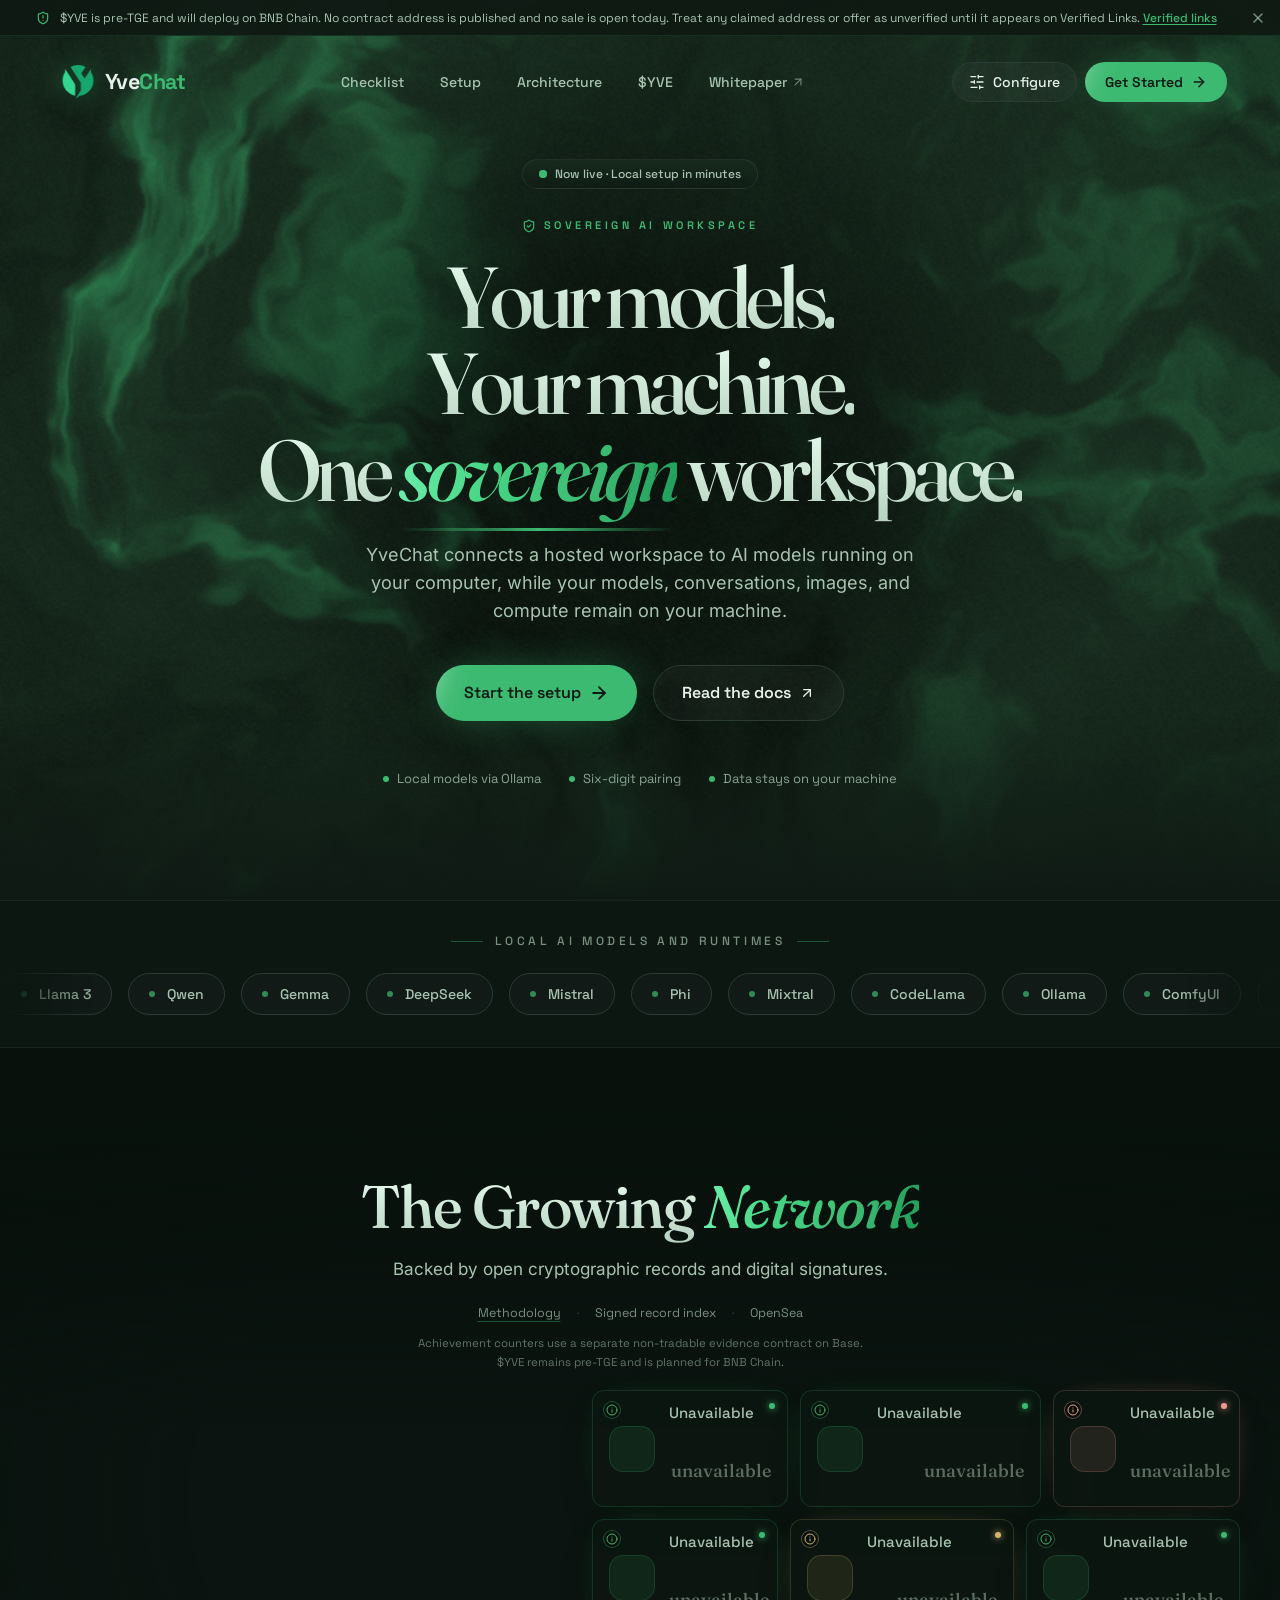
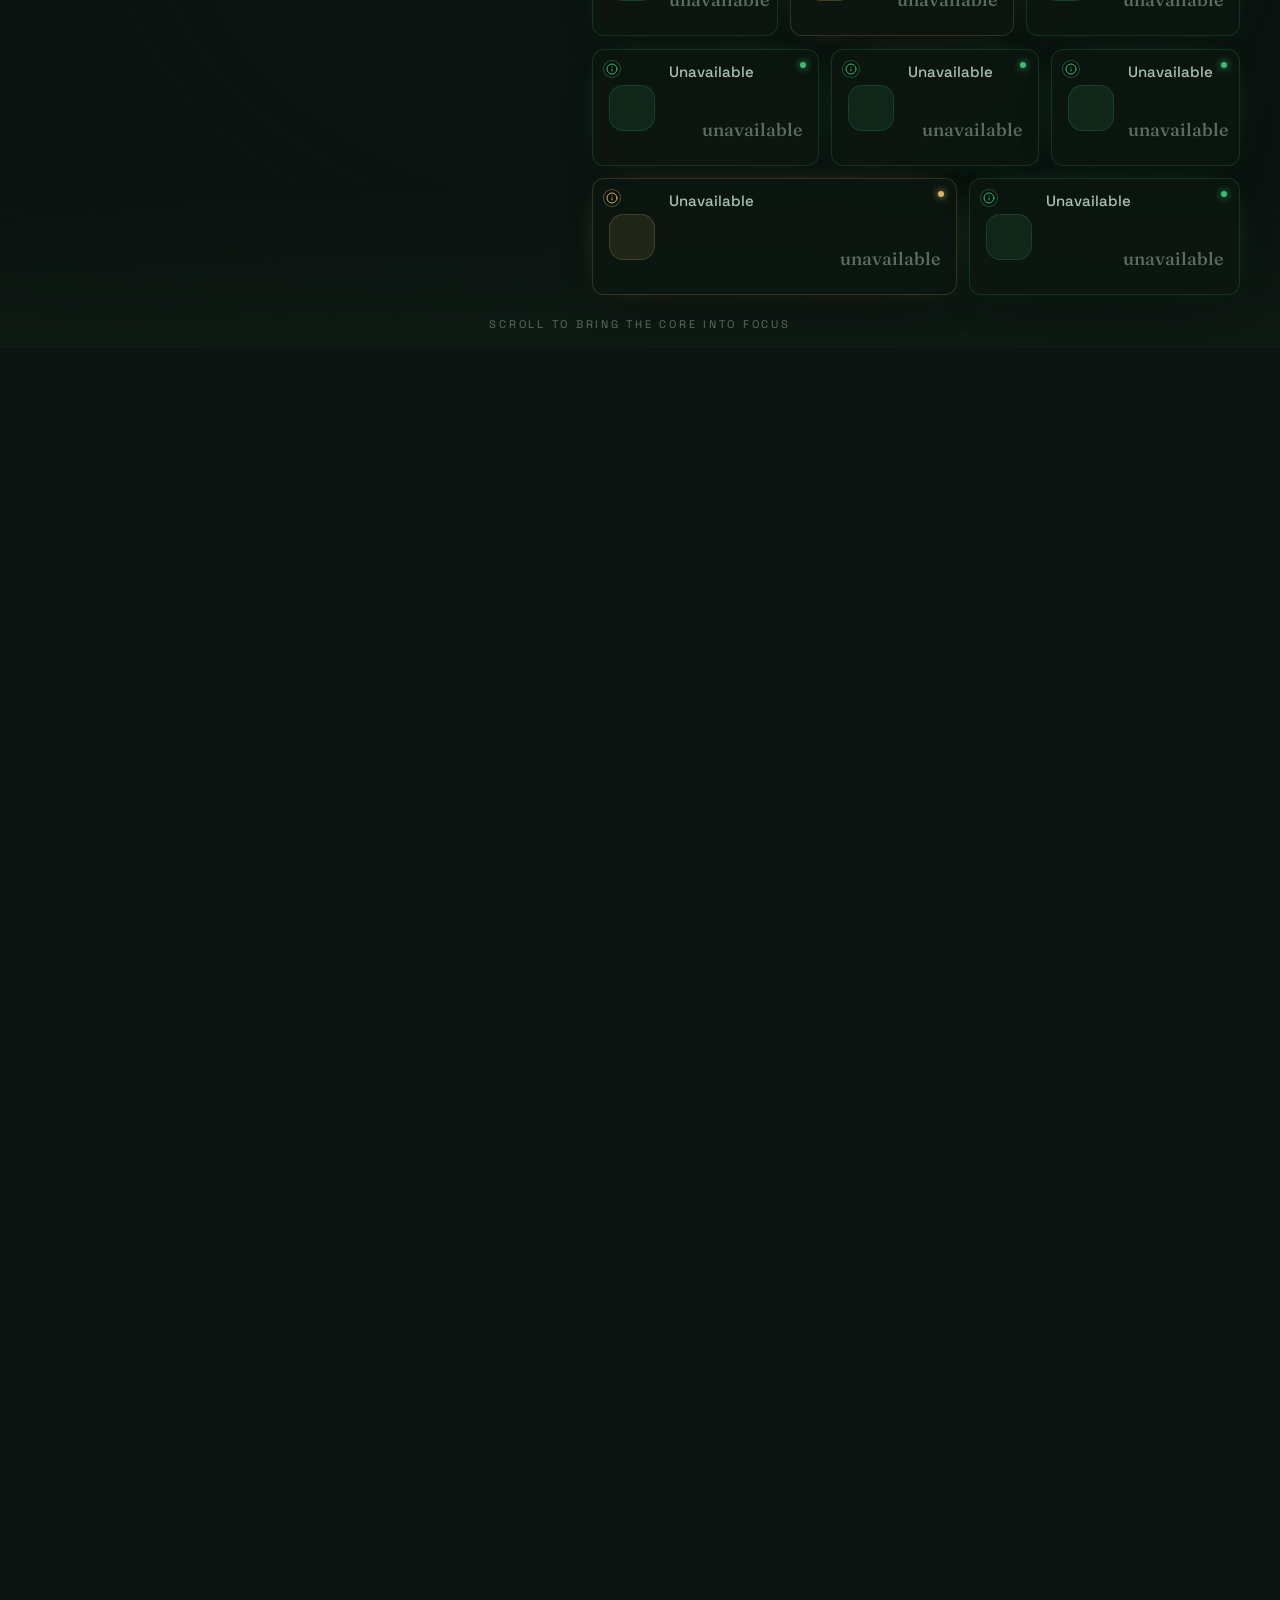
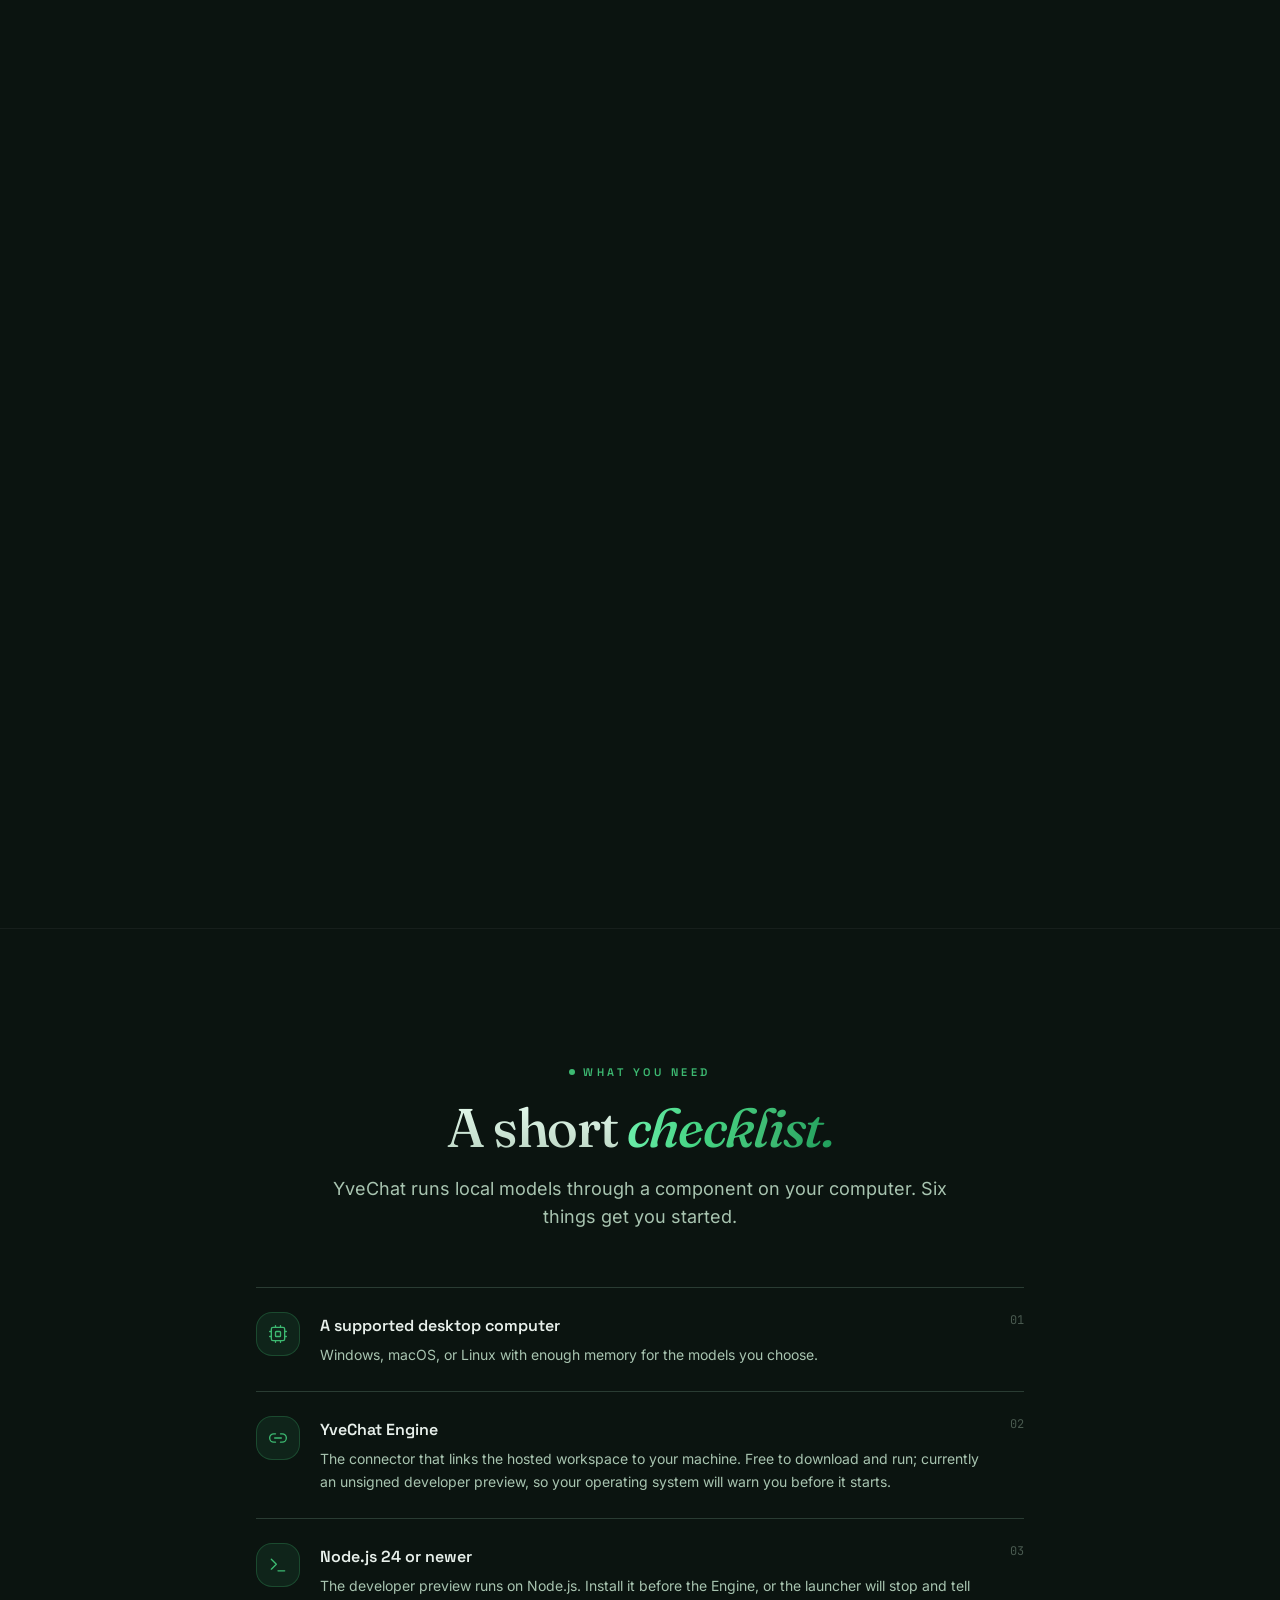
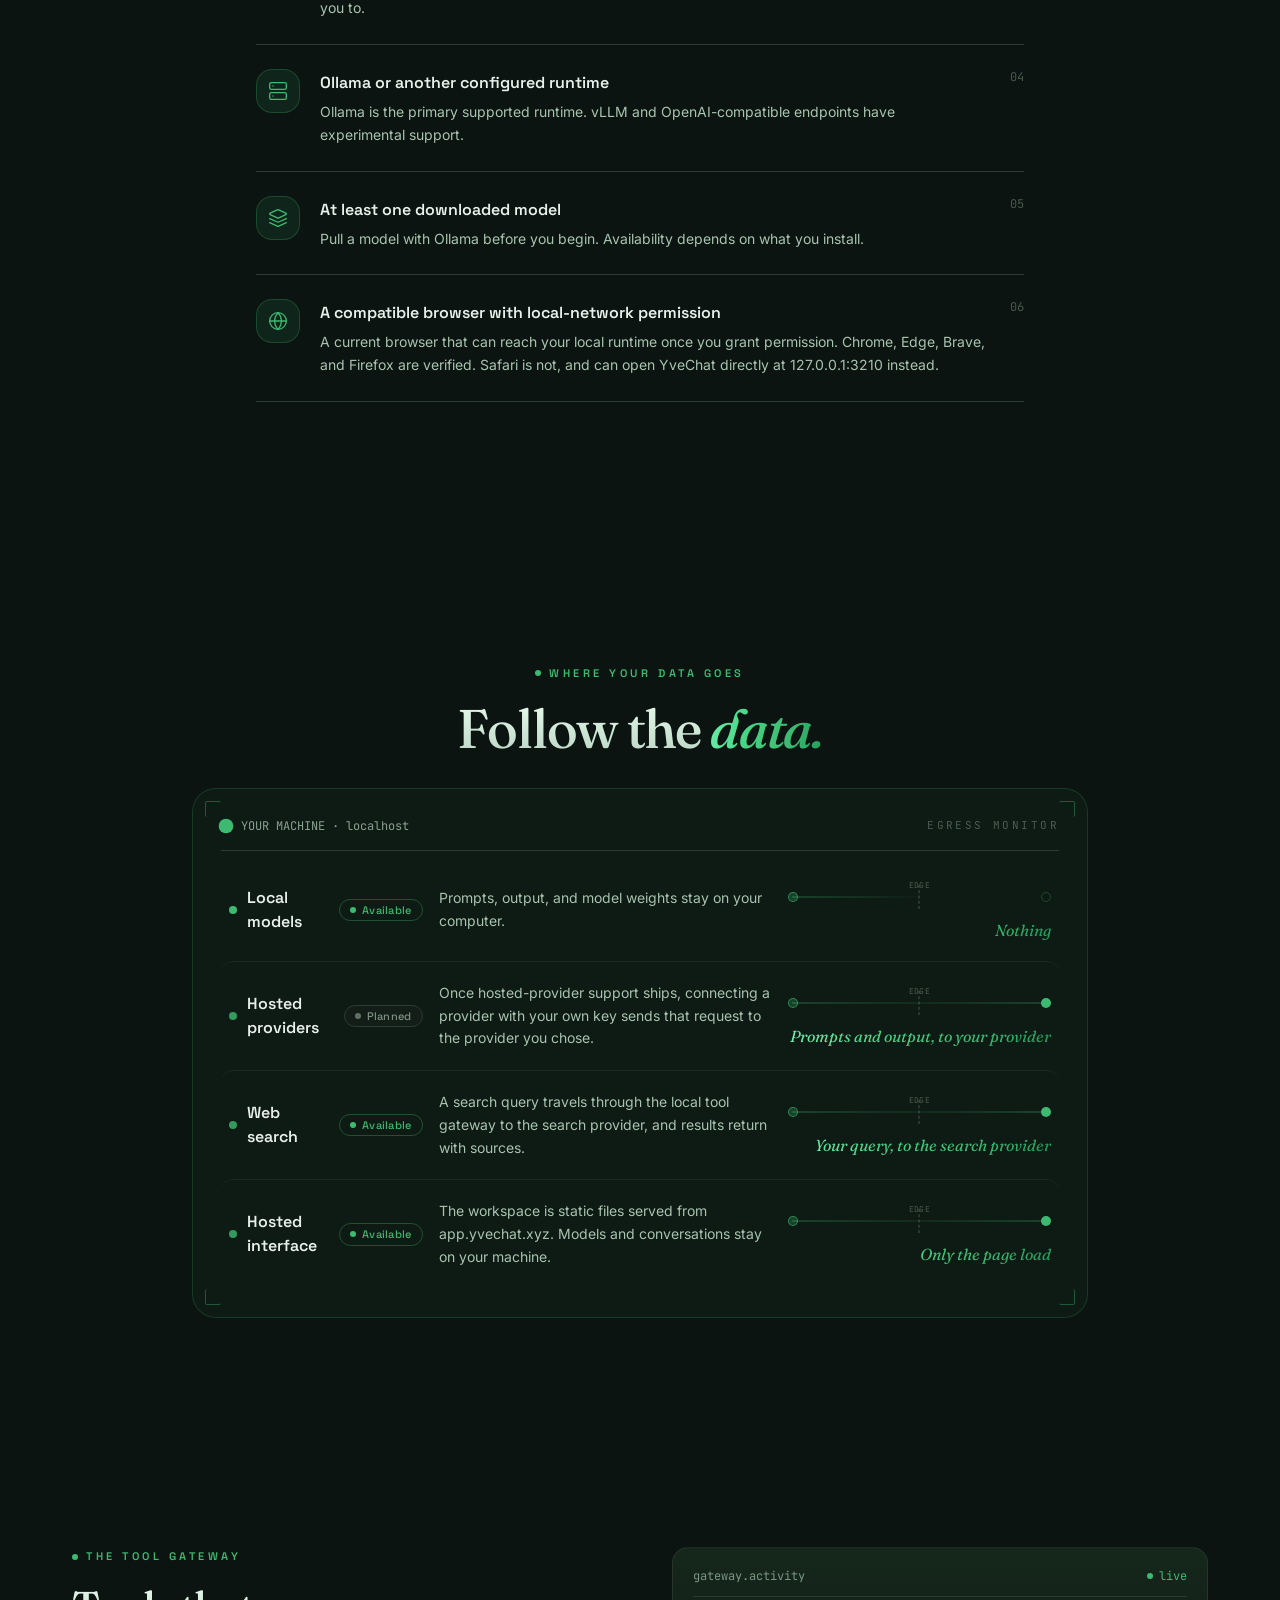
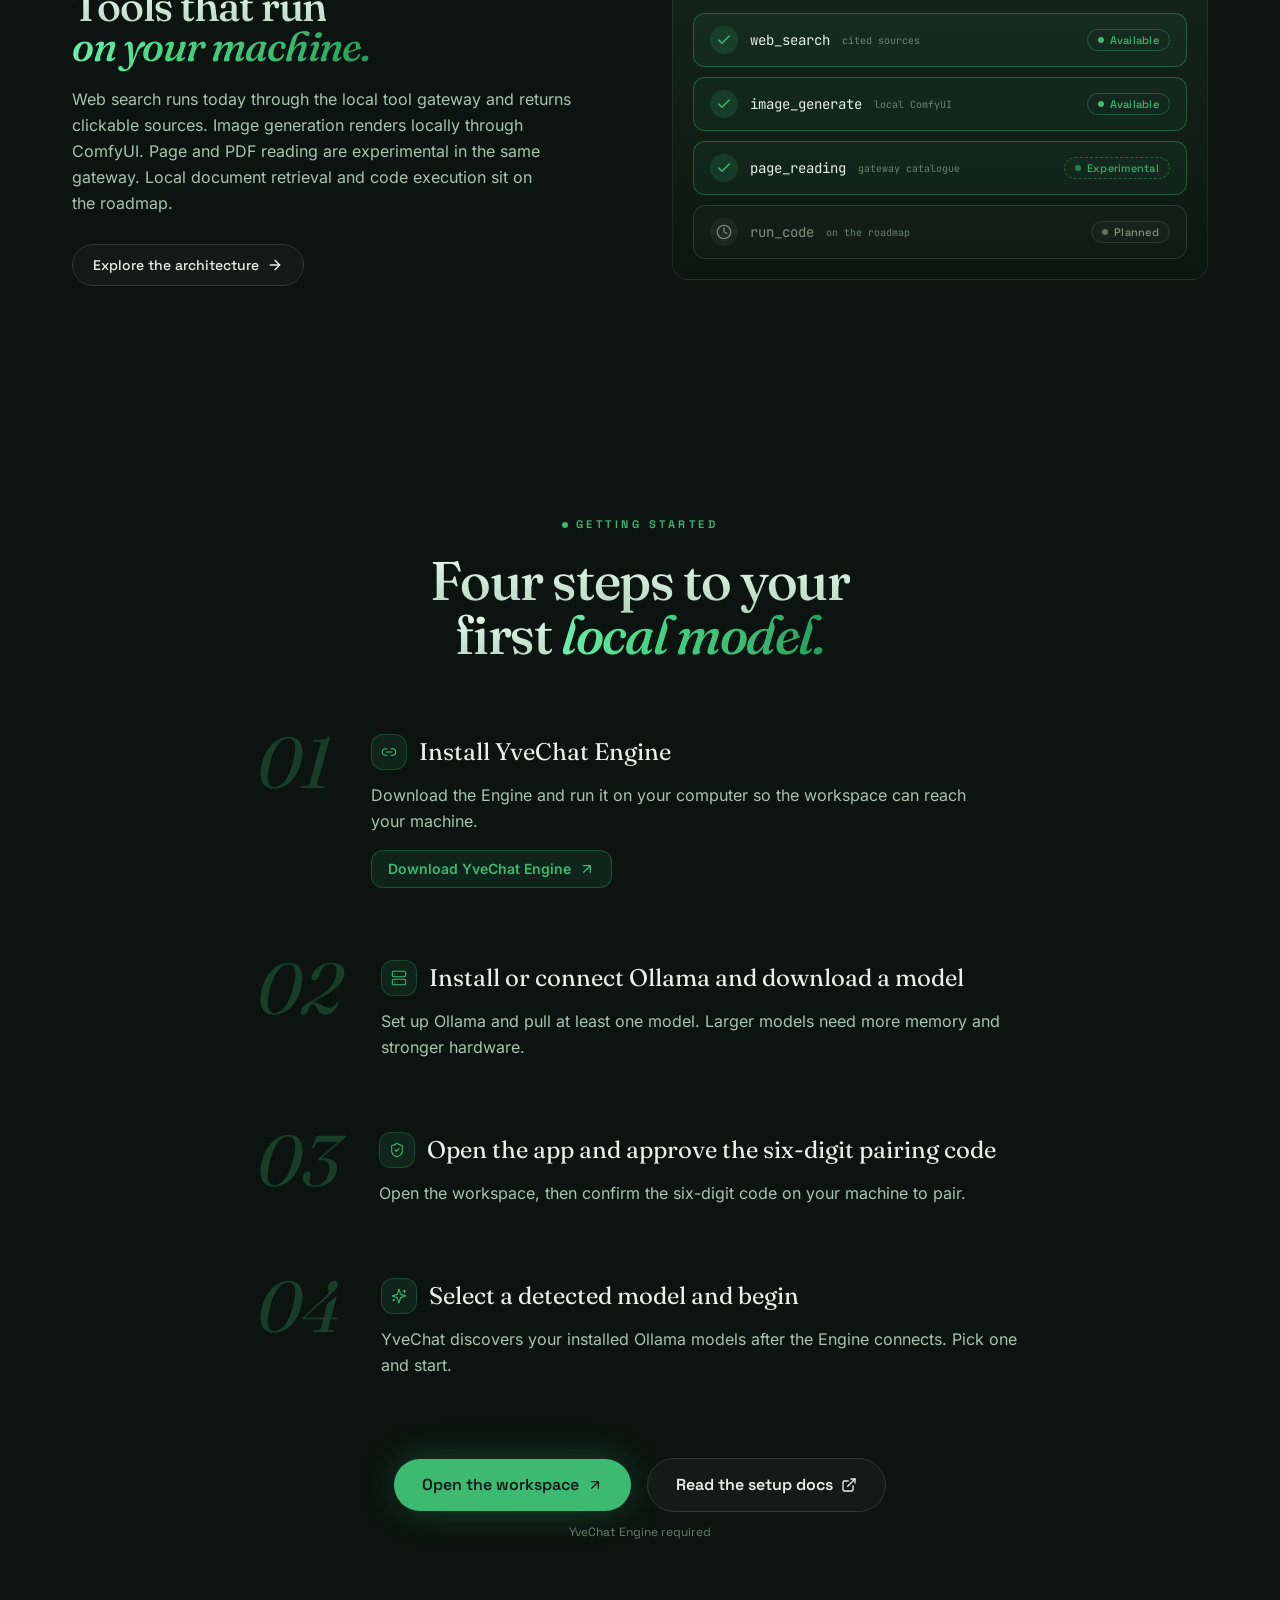
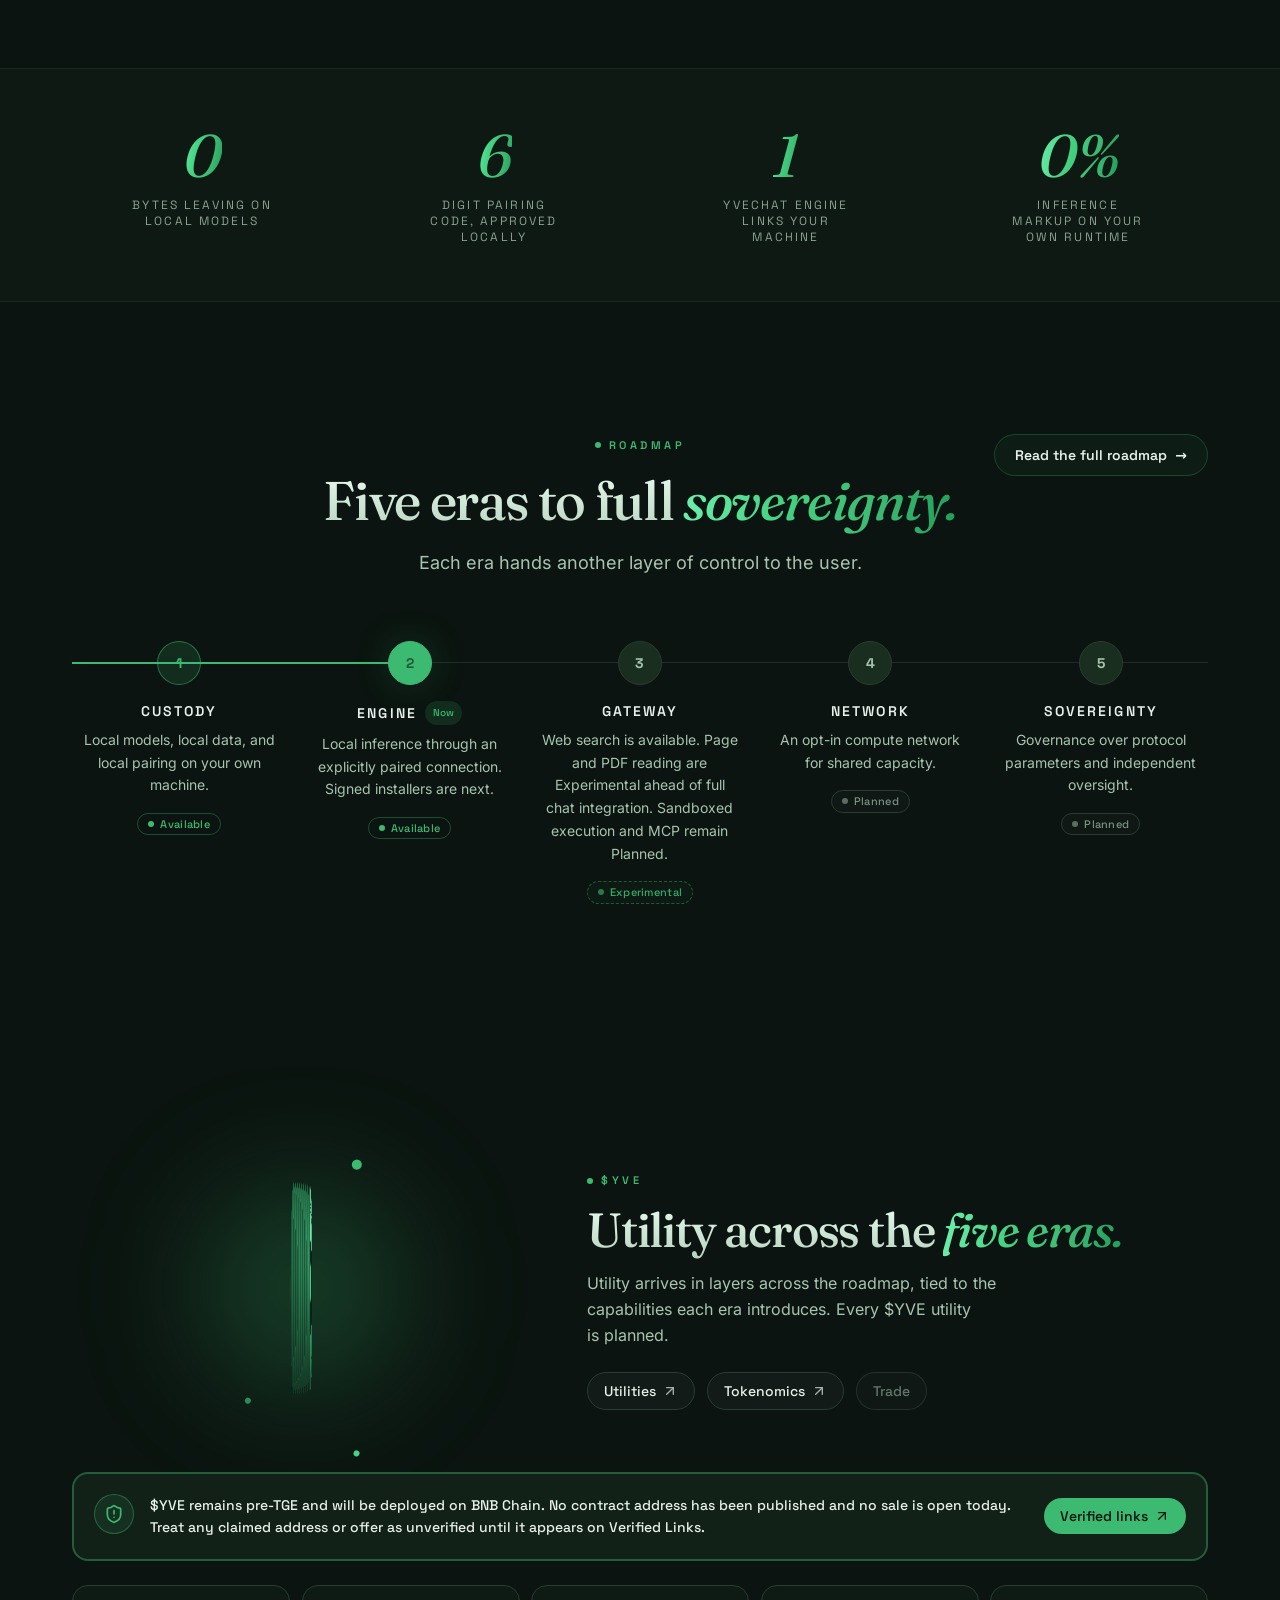
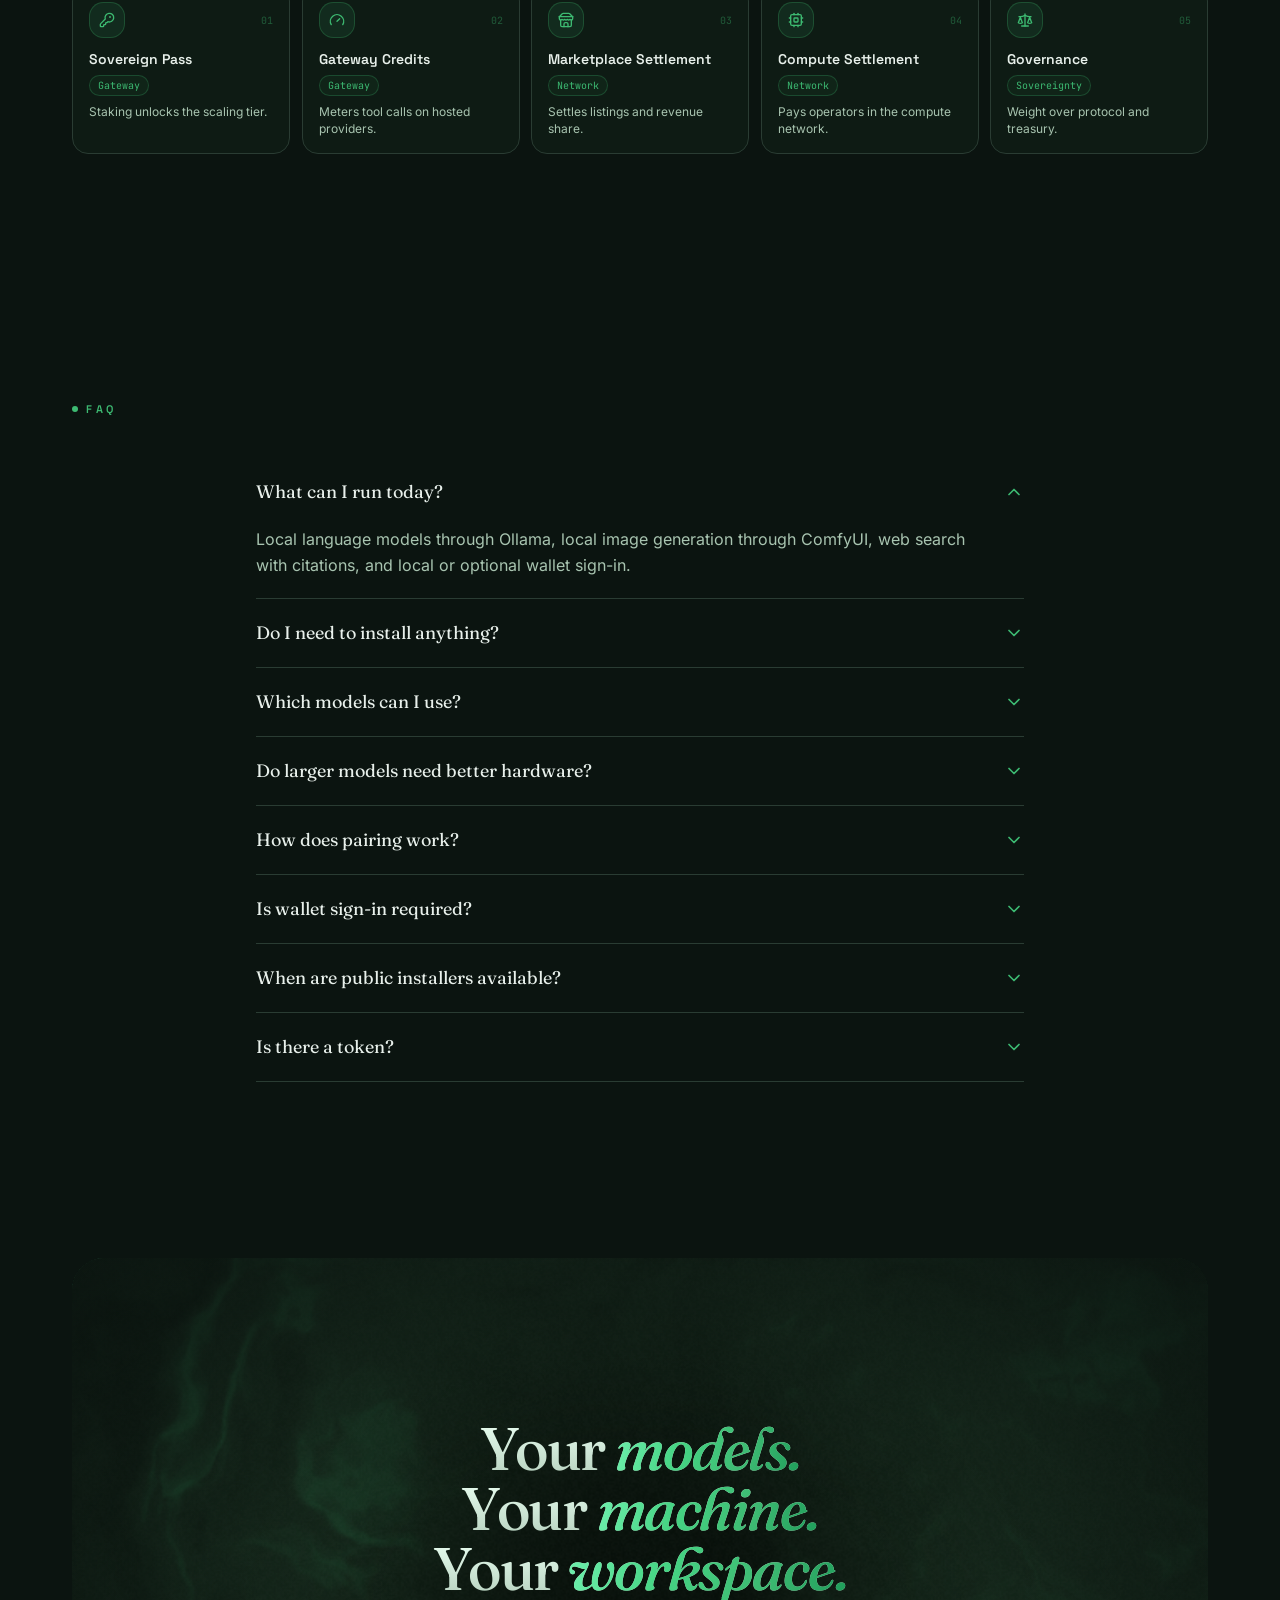
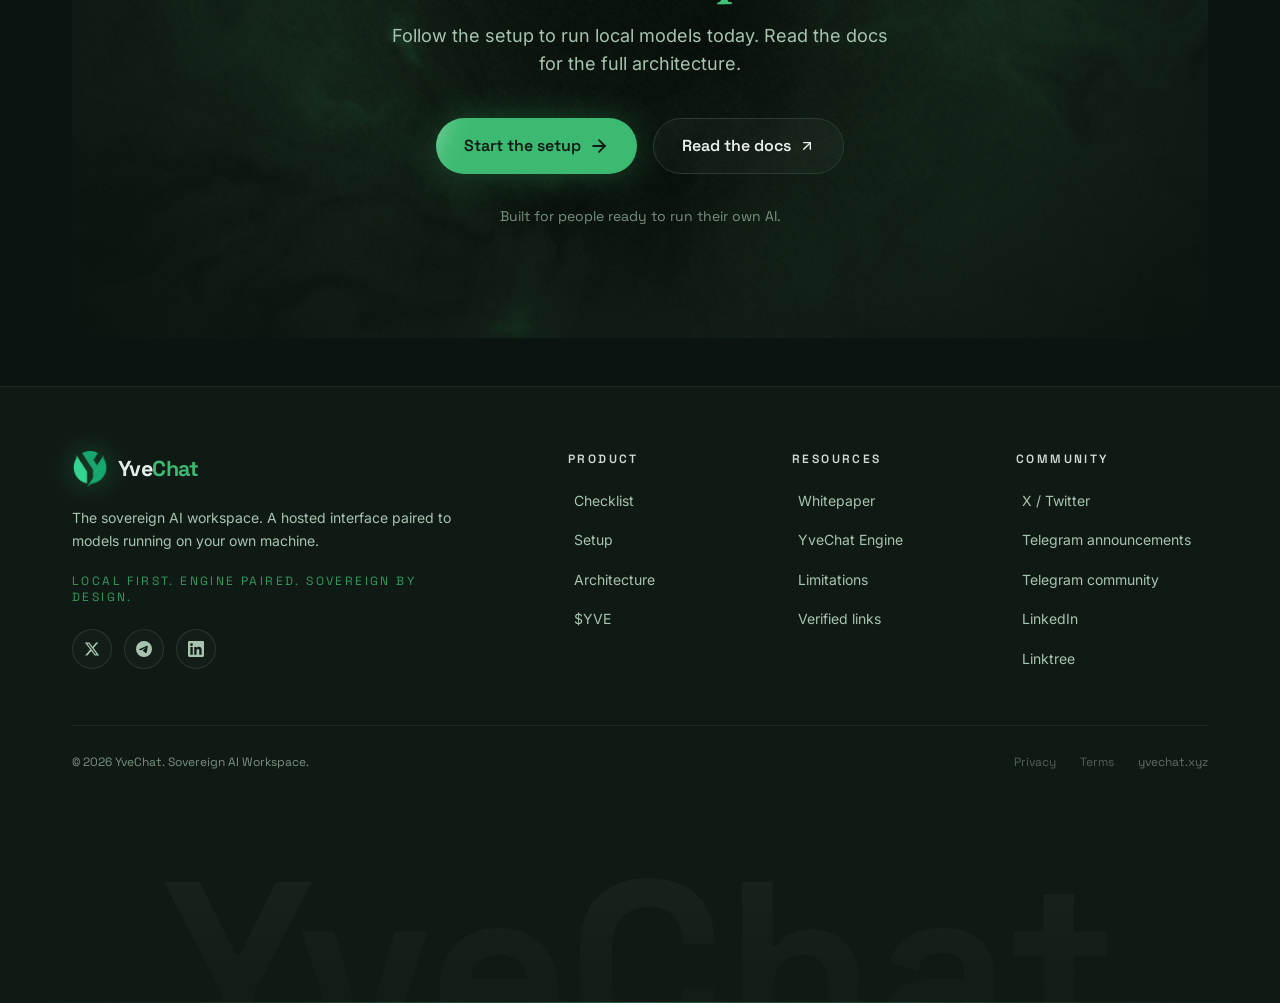
==== commit 348af29c: "Deploying to main from @ YveLabs/website@961ea5eef4c3cf9e07e11ff0b826364654505b91 🚀" ====
--- a/index.html
+++ b/index.html
@@ -1 +1 @@
-<!DOCTYPE html><html lang="en" class="__variable_dd00e7 __variable_a8fa63 __variable_933a1b __variable_9bdcb5"><head><meta charSet="utf-8"/><meta name="viewport" content="width=device-width, initial-scale=1"/><link rel="preload" href="/_next/static/media/2f694256428bb6f5-s.p.woff2" as="font" crossorigin="" type="font/woff2"/><link rel="preload" href="/_next/static/media/5a0c43ffa288c21a-s.p.woff2" as="font" crossorigin="" type="font/woff2"/><link rel="preload" href="/_next/static/media/6c596dfcddeca1e9-s.p.woff2" as="font" crossorigin="" type="font/woff2"/><link rel="preload" href="/_next/static/media/a865edea076e0166-s.p.woff2" as="font" crossorigin="" type="font/woff2"/><link rel="preload" href="/_next/static/media/ee130f78dcd136da-s.p.woff2" as="font" crossorigin="" type="font/woff2"/><link rel="preload" as="image" href="/brand/logo-icon.png" fetchPriority="high"/><link rel="stylesheet" href="/_next/static/css/855e929f14b67a5c.css" data-precedence="next"/><link rel="preload" as="script" fetchPriority="low" href="/_next/static/chunks/webpack-f34954e27d12f260.js"/><script src="/_next/static/chunks/fd9d1056-100951c4eccbb55e.js" async=""></script><script src="/_next/static/chunks/117-dcf930ebe9fe9a2b.js" async=""></script><script src="/_next/static/chunks/main-app-b934a466144a342c.js" async=""></script><script src="/_next/static/chunks/741-a06e4aa63237c504.js" async=""></script><script src="/_next/static/chunks/242-c06cdaa6de5f7214.js" async=""></script><script src="/_next/static/chunks/122-0e259afd3b143648.js" async=""></script><script src="/_next/static/chunks/2-0fb850143ef276fe.js" async=""></script><script src="/_next/static/chunks/app/page-25063ec564c92349.js" async=""></script><script src="/_next/static/chunks/696-93dc732d5e31dea6.js" async=""></script><script src="/_next/static/chunks/app/layout-a09bf1eb88fac52f.js" async=""></script><meta name="theme-color" content="#0F1A14"/><title>YveChat · Sovereign AI Workspace</title><meta name="description" content="YveChat connects a hosted workspace to AI models running on your computer, while your models, conversations, images, and compute remain on your machine."/><meta name="keywords" content="sovereign AI,web3 AI workspace,self-hosted AI,BYOK,wallet login,self-custody AI,local AI,Ollama"/><meta property="og:title" content="YveChat · Sovereign AI Workspace"/><meta property="og:description" content="YveChat connects a hosted workspace to AI models running on your computer, while your models, conversations, images, and compute remain on your machine."/><meta property="og:url" content="https://yvechat.xyz"/><meta property="og:site_name" content="YveChat"/><meta property="og:type" content="website"/><meta name="twitter:card" content="summary_large_image"/><meta name="twitter:title" content="YveChat · Sovereign AI Workspace"/><meta name="twitter:description" content="YveChat connects a hosted workspace to AI models running on your computer, while your models, conversations, images, and compute remain on your machine."/><link rel="icon" href="/favicon.png"/><link rel="apple-touch-icon" href="/favicon.png"/><meta name="next-size-adjust"/><script src="/_next/static/chunks/polyfills-42372ed130431b0a.js" noModule=""></script></head><body class="relative min-h-screen antialiased"><script type="importmap">{"imports":{"three":"https://esm.sh/three@0.160.1","three/addons/":"https://esm.sh/three@0.160.1/examples/jsm/"}}</script><div aria-hidden="true" class="pointer-events-none fixed left-0 top-0 z-[1] h-[440px] w-[440px] rounded-full opacity-0 mix-blend-screen transition-opacity duration-500" style="background:radial-gradient(circle, rgba(61,186,114,0.05) 0%, rgba(61,186,114,0) 62%)"></div><header style="top:var(--banner-h, 0px)" class="fixed inset-x-0 z-50 flex justify-center px-4 pt-4 transition-[top] duration-300"><nav class="flex w-full max-w-[1200px] items-center justify-between rounded-full px-3 py-2 transition-all duration-500 border border-transparent bg-transparent"><a href="/" class="rounded-full px-2 py-1 transition-opacity hover:opacity-90"><span class="flex items-center gap-2.5"><img alt="YveChat" fetchPriority="high" width="34" height="34" decoding="async" data-nimg="1" class="select-none drop-shadow-[0_0_14px_rgba(61,186,114,0.45)]" style="color:transparent" src="/brand/logo-icon.png"/><span class="font-grotesk text-[1.35rem] font-bold tracking-tight text-mist">Yve<span class="text-green">Chat</span></span></span></a><div class="hidden items-center gap-1 md:flex"><a href="/#requirements" class="group relative flex items-center gap-1 rounded-full px-4 py-2 font-grotesk text-sm font-medium text-sage transition-colors hover:text-mist">Checklist<span class="absolute inset-x-4 bottom-1 h-px origin-left scale-x-0 bg-green/70 transition-transform duration-300 group-hover:scale-x-100"></span></a><a href="/#start" class="group relative flex items-center gap-1 rounded-full px-4 py-2 font-grotesk text-sm font-medium text-sage transition-colors hover:text-mist">Setup<span class="absolute inset-x-4 bottom-1 h-px origin-left scale-x-0 bg-green/70 transition-transform duration-300 group-hover:scale-x-100"></span></a><a href="/architecture" class="group relative flex items-center gap-1 rounded-full px-4 py-2 font-grotesk text-sm font-medium text-sage transition-colors hover:text-mist">Architecture<span class="absolute inset-x-4 bottom-1 h-px origin-left scale-x-0 bg-green/70 transition-transform duration-300 group-hover:scale-x-100"></span></a><a href="/#yve" class="group relative flex items-center gap-1 rounded-full px-4 py-2 font-grotesk text-sm font-medium text-sage transition-colors hover:text-mist">$YVE<span class="absolute inset-x-4 bottom-1 h-px origin-left scale-x-0 bg-green/70 transition-transform duration-300 group-hover:scale-x-100"></span></a><a href="https://yvechat.gitbook.io/wp" target="_blank" rel="noreferrer" class="group relative flex items-center gap-1 rounded-full px-4 py-2 font-grotesk text-sm font-medium text-sage transition-colors hover:text-mist">Whitepaper<svg xmlns="http://www.w3.org/2000/svg" width="24" height="24" viewBox="0 0 24 24" fill="none" stroke="currentColor" stroke-width="2" stroke-linecap="round" stroke-linejoin="round" class="lucide lucide-arrow-up-right h-3.5 w-3.5 opacity-60 transition-transform duration-300 group-hover:-translate-y-0.5 group-hover:translate-x-0.5"><path d="M7 7h10v10"></path><path d="M7 17 17 7"></path></svg><span class="absolute inset-x-4 bottom-1 h-px origin-left scale-x-0 bg-green/70 transition-transform duration-300 group-hover:scale-x-100"></span></a></div><div class="flex items-center gap-2"><button type="button" aria-label="Configure your stack" class="relative hidden h-10 items-center gap-2 rounded-full border border-white/12 bg-white/[0.03] px-4 font-grotesk text-sm font-medium text-mist transition-colors hover:border-green/50 hover:text-white lg:inline-flex"><svg xmlns="http://www.w3.org/2000/svg" width="24" height="24" viewBox="0 0 24 24" fill="none" stroke="currentColor" stroke-width="2" stroke-linecap="round" stroke-linejoin="round" class="lucide lucide-sliders-horizontal h-4 w-4"><line x1="21" x2="14" y1="4" y2="4"></line><line x1="10" x2="3" y1="4" y2="4"></line><line x1="21" x2="12" y1="12" y2="12"></line><line x1="8" x2="3" y1="12" y2="12"></line><line x1="21" x2="16" y1="20" y2="20"></line><line x1="12" x2="3" y1="20" y2="20"></line><line x1="14" x2="14" y1="2" y2="6"></line><line x1="8" x2="8" y1="10" y2="14"></line><line x1="16" x2="16" y1="18" y2="22"></line></svg>Configure</button><div class="hidden md:block"><a href="/#start" class="group relative inline-flex items-center justify-center gap-2 overflow-hidden rounded-full font-grotesk font-semibold text-night transition-all duration-300 bg-green shadow-glow hover:shadow-glow-lg h-10 px-5 text-sm"><span class="pointer-events-none absolute inset-0 overflow-hidden rounded-full"><span class="absolute -inset-y-2 -left-1/2 w-1/2 skew-x-[-20deg] bg-white/30 blur-md transition-transform duration-700 group-hover:translate-x-[280%]"></span></span><span class="relative">Get Started</span><svg xmlns="http://www.w3.org/2000/svg" width="24" height="24" viewBox="0 0 24 24" fill="none" stroke="currentColor" stroke-width="2.2" stroke-linecap="round" stroke-linejoin="round" class="lucide lucide-arrow-right relative transition-transform duration-300 group-hover:translate-x-0.5 h-4 w-4"><path d="M5 12h14"></path><path d="m12 5 7 7-7 7"></path></svg></a></div><button type="button" aria-label="Toggle menu" class="flex h-10 w-10 items-center justify-center rounded-full border border-white/10 bg-white/[0.03] text-mist md:hidden"><svg xmlns="http://www.w3.org/2000/svg" width="24" height="24" viewBox="0 0 24 24" fill="none" stroke="currentColor" stroke-width="2" stroke-linecap="round" stroke-linejoin="round" class="lucide lucide-menu h-5 w-5"><line x1="4" x2="20" y1="12" y2="12"></line><line x1="4" x2="20" y1="6" y2="6"></line><line x1="4" x2="20" y1="18" y2="18"></line></svg></button></div></nav></header><main class="relative"><section id="top" class="relative flex min-h-[100svh] flex-col items-center justify-center overflow-hidden pt-28 pb-16"><div class="absolute inset-0"><canvas aria-hidden="true" class="aurora-fallback h-full w-full"></canvas></div><div class="pointer-events-none absolute inset-0 bg-grid bg-grid-fade opacity-[0.28]"></div><div class="grain pointer-events-none absolute inset-0 opacity-[0.05] mix-blend-soft-light"></div><div class="pointer-events-none absolute inset-x-0 bottom-0 h-48 bg-gradient-to-b from-transparent to-night"></div><div class="section-shell relative z-10 flex flex-col items-center text-center"><div style="opacity:0;filter:blur(8px);transform:translateY(24px)"><span class="glass inline-flex items-center gap-2 rounded-full px-4 py-1.5 font-grotesk text-xs font-medium text-sage"><span class="relative flex h-2 w-2"><span class="absolute inline-flex h-full w-full animate-ping rounded-full bg-green opacity-60"></span><span class="relative inline-flex h-2 w-2 rounded-full bg-green"></span></span>Now live · Local setup in minutes</span></div><p class="eyebrow mt-7" style="opacity:0;filter:blur(8px);transform:translateY(24px)"><svg xmlns="http://www.w3.org/2000/svg" width="24" height="24" viewBox="0 0 24 24" fill="none" stroke="currentColor" stroke-width="2" stroke-linecap="round" stroke-linejoin="round" class="lucide lucide-shield-check h-3.5 w-3.5"><path d="M20 13c0 5-3.5 7.5-7.66 8.95a1 1 0 0 1-.67-.01C7.5 20.5 4 18 4 13V6a1 1 0 0 1 1-1c2 0 4.5-1.2 6.24-2.72a1.17 1.17 0 0 1 1.52 0C14.51 3.81 17 5 19 5a1 1 0 0 1 1 1z"></path><path d="m9 12 2 2 4-4"></path></svg>Sovereign AI Workspace</p><h1 class="mt-5 max-w-[15ch] font-display text-5xl font-medium leading-[0.98] tracking-tightest text-balance sm:text-6xl md:text-7xl lg:text-[5.4rem]" style="opacity:0;filter:blur(8px);transform:translateY(24px)"><span class="text-gradient-soft">Your models. Your machine.</span><br/><span class="text-gradient-soft">One<!-- --> </span><span class="relative italic text-gradient">sovereign<span class="absolute -bottom-2 left-0 h-[3px] w-full rounded-full bg-gradient-to-r from-green-glow/0 via-green to-green-glow/0"></span></span><span class="text-gradient-soft"> <!-- -->workspace.</span></h1><p class="mt-7 max-w-[52ch] text-pretty text-base leading-relaxed text-sage md:text-lg" style="opacity:0;filter:blur(8px);transform:translateY(24px)">YveChat connects a hosted workspace to AI models running on your computer, while your models, conversations, images, and compute remain on your machine.</p><div class="mt-10 flex flex-col items-center gap-4 sm:flex-row" style="opacity:0;filter:blur(8px);transform:translateY(24px)"><div style="transform:none"><a href="#start" class="group relative inline-flex h-14 items-center justify-center gap-2 overflow-hidden rounded-full bg-green px-7 font-grotesk text-base font-semibold text-night shadow-glow transition-all duration-300 hover:shadow-glow-lg"><span class="pointer-events-none absolute inset-0 overflow-hidden rounded-full"><span class="absolute -inset-y-2 -left-1/2 w-1/2 skew-x-[-20deg] bg-white/30 blur-md transition-transform duration-700 group-hover:translate-x-[280%]"></span></span><span class="relative">Start the setup</span><svg xmlns="http://www.w3.org/2000/svg" width="24" height="24" viewBox="0 0 24 24" fill="none" stroke="currentColor" stroke-width="2.2" stroke-linecap="round" stroke-linejoin="round" class="lucide lucide-arrow-right relative h-5 w-5 transition-transform duration-300 group-hover:translate-x-0.5"><path d="M5 12h14"></path><path d="m12 5 7 7-7 7"></path></svg></a></div><div style="transform:none"><a href="https://yvechat.gitbook.io/wp" target="_blank" rel="noreferrer" class="group inline-flex h-14 items-center gap-2 rounded-full border border-white/12 bg-white/[0.03] px-7 font-grotesk text-base font-semibold text-mist transition-colors duration-300 hover:border-green/50 hover:text-white">Read the docs<svg xmlns="http://www.w3.org/2000/svg" width="24" height="24" viewBox="0 0 24 24" fill="none" stroke="currentColor" stroke-width="2" stroke-linecap="round" stroke-linejoin="round" class="lucide lucide-arrow-up-right h-4 w-4 transition-transform duration-300 group-hover:translate-x-0.5 group-hover:-translate-y-0.5"><path d="M7 7h10v10"></path><path d="M7 17 17 7"></path></svg></a></div></div><ul class="mt-12 flex flex-wrap items-center justify-center gap-x-7 gap-y-3 font-grotesk text-[13px] text-sage/80" style="opacity:0;filter:blur(8px);transform:translateY(24px)"><li class="flex items-center gap-2"><span class="h-1.5 w-1.5 rounded-full bg-green"></span>Local models via Ollama</li><li class="flex items-center gap-2"><span class="h-1.5 w-1.5 rounded-full bg-green"></span>Six-digit pairing</li><li class="flex items-center gap-2"><span class="h-1.5 w-1.5 rounded-full bg-green"></span>Data stays on your machine</li></ul></div></section><section aria-label="Local AI models and runtimes" class="relative border-y border-white/[0.06] bg-night/60 py-8"><div class="section-shell mb-6 flex items-center justify-center gap-3 text-center"><span class="h-px w-8 bg-green/40"></span><p class="font-grotesk text-xs font-medium uppercase tracking-[0.3em] text-sage/70">Local AI models and runtimes</p><span class="h-px w-8 bg-green/40"></span></div><div class="mask-fade-x overflow-hidden" style="--marquee-duration:38s"><div class="flex w-max items-center gap-4"><div class="flex shrink-0 items-center gap-4 animate-marquee"><span class="group flex items-center gap-3 rounded-full border border-white/8 bg-white/[0.02] px-5 py-2.5 font-grotesk text-sm font-medium text-sage transition-colors hover:border-green/40 hover:text-mist"><span class="h-1.5 w-1.5 rounded-full bg-green/70 transition-colors group-hover:bg-green-glow"></span>Llama 3</span><span class="group flex items-center gap-3 rounded-full border border-white/8 bg-white/[0.02] px-5 py-2.5 font-grotesk text-sm font-medium text-sage transition-colors hover:border-green/40 hover:text-mist"><span class="h-1.5 w-1.5 rounded-full bg-green/70 transition-colors group-hover:bg-green-glow"></span>Qwen</span><span class="group flex items-center gap-3 rounded-full border border-white/8 bg-white/[0.02] px-5 py-2.5 font-grotesk text-sm font-medium text-sage transition-colors hover:border-green/40 hover:text-mist"><span class="h-1.5 w-1.5 rounded-full bg-green/70 transition-colors group-hover:bg-green-glow"></span>Gemma</span><span class="group flex items-center gap-3 rounded-full border border-white/8 bg-white/[0.02] px-5 py-2.5 font-grotesk text-sm font-medium text-sage transition-colors hover:border-green/40 hover:text-mist"><span class="h-1.5 w-1.5 rounded-full bg-green/70 transition-colors group-hover:bg-green-glow"></span>DeepSeek</span><span class="group flex items-center gap-3 rounded-full border border-white/8 bg-white/[0.02] px-5 py-2.5 font-grotesk text-sm font-medium text-sage transition-colors hover:border-green/40 hover:text-mist"><span class="h-1.5 w-1.5 rounded-full bg-green/70 transition-colors group-hover:bg-green-glow"></span>Mistral</span><span class="group flex items-center gap-3 rounded-full border border-white/8 bg-white/[0.02] px-5 py-2.5 font-grotesk text-sm font-medium text-sage transition-colors hover:border-green/40 hover:text-mist"><span class="h-1.5 w-1.5 rounded-full bg-green/70 transition-colors group-hover:bg-green-glow"></span>Phi</span><span class="group flex items-center gap-3 rounded-full border border-white/8 bg-white/[0.02] px-5 py-2.5 font-grotesk text-sm font-medium text-sage transition-colors hover:border-green/40 hover:text-mist"><span class="h-1.5 w-1.5 rounded-full bg-green/70 transition-colors group-hover:bg-green-glow"></span>Mixtral</span><span class="group flex items-center gap-3 rounded-full border border-white/8 bg-white/[0.02] px-5 py-2.5 font-grotesk text-sm font-medium text-sage transition-colors hover:border-green/40 hover:text-mist"><span class="h-1.5 w-1.5 rounded-full bg-green/70 transition-colors group-hover:bg-green-glow"></span>CodeLlama</span><span class="group flex items-center gap-3 rounded-full border border-white/8 bg-white/[0.02] px-5 py-2.5 font-grotesk text-sm font-medium text-sage transition-colors hover:border-green/40 hover:text-mist"><span class="h-1.5 w-1.5 rounded-full bg-green/70 transition-colors group-hover:bg-green-glow"></span>Ollama</span><span class="group flex items-center gap-3 rounded-full border border-white/8 bg-white/[0.02] px-5 py-2.5 font-grotesk text-sm font-medium text-sage transition-colors hover:border-green/40 hover:text-mist"><span class="h-1.5 w-1.5 rounded-full bg-green/70 transition-colors group-hover:bg-green-glow"></span>ComfyUI</span><span class="group flex items-center gap-3 rounded-full border border-white/8 bg-white/[0.02] px-5 py-2.5 font-grotesk text-sm font-medium text-sage transition-colors hover:border-green/40 hover:text-mist"><span class="h-1.5 w-1.5 rounded-full bg-green/70 transition-colors group-hover:bg-green-glow"></span>Llama 3</span><span class="group flex items-center gap-3 rounded-full border border-white/8 bg-white/[0.02] px-5 py-2.5 font-grotesk text-sm font-medium text-sage transition-colors hover:border-green/40 hover:text-mist"><span class="h-1.5 w-1.5 rounded-full bg-green/70 transition-colors group-hover:bg-green-glow"></span>Qwen</span><span class="group flex items-center gap-3 rounded-full border border-white/8 bg-white/[0.02] px-5 py-2.5 font-grotesk text-sm font-medium text-sage transition-colors hover:border-green/40 hover:text-mist"><span class="h-1.5 w-1.5 rounded-full bg-green/70 transition-colors group-hover:bg-green-glow"></span>Gemma</span><span class="group flex items-center gap-3 rounded-full border border-white/8 bg-white/[0.02] px-5 py-2.5 font-grotesk text-sm font-medium text-sage transition-colors hover:border-green/40 hover:text-mist"><span class="h-1.5 w-1.5 rounded-full bg-green/70 transition-colors group-hover:bg-green-glow"></span>DeepSeek</span><span class="group flex items-center gap-3 rounded-full border border-white/8 bg-white/[0.02] px-5 py-2.5 font-grotesk text-sm font-medium text-sage transition-colors hover:border-green/40 hover:text-mist"><span class="h-1.5 w-1.5 rounded-full bg-green/70 transition-colors group-hover:bg-green-glow"></span>Mistral</span><span class="group flex items-center gap-3 rounded-full border border-white/8 bg-white/[0.02] px-5 py-2.5 font-grotesk text-sm font-medium text-sage transition-colors hover:border-green/40 hover:text-mist"><span class="h-1.5 w-1.5 rounded-full bg-green/70 transition-colors group-hover:bg-green-glow"></span>Phi</span><span class="group flex items-center gap-3 rounded-full border border-white/8 bg-white/[0.02] px-5 py-2.5 font-grotesk text-sm font-medium text-sage transition-colors hover:border-green/40 hover:text-mist"><span class="h-1.5 w-1.5 rounded-full bg-green/70 transition-colors group-hover:bg-green-glow"></span>Mixtral</span><span class="group flex items-center gap-3 rounded-full border border-white/8 bg-white/[0.02] px-5 py-2.5 font-grotesk text-sm font-medium text-sage transition-colors hover:border-green/40 hover:text-mist"><span class="h-1.5 w-1.5 rounded-full bg-green/70 transition-colors group-hover:bg-green-glow"></span>CodeLlama</span><span class="group flex items-center gap-3 rounded-full border border-white/8 bg-white/[0.02] px-5 py-2.5 font-grotesk text-sm font-medium text-sage transition-colors hover:border-green/40 hover:text-mist"><span class="h-1.5 w-1.5 rounded-full bg-green/70 transition-colors group-hover:bg-green-glow"></span>Ollama</span><span class="group flex items-center gap-3 rounded-full border border-white/8 bg-white/[0.02] px-5 py-2.5 font-grotesk text-sm font-medium text-sage transition-colors hover:border-green/40 hover:text-mist"><span class="h-1.5 w-1.5 rounded-full bg-green/70 transition-colors group-hover:bg-green-glow"></span>ComfyUI</span></div></div></div></section><section id="achievements" class="relative h-[520vh]"><div class="sticky top-0 h-screen w-full overflow-hidden"><div class="absolute inset-0"><!--$!--><template data-dgst="BAILOUT_TO_CLIENT_SIDE_RENDERING"></template><!--/$--></div><div class="pointer-events-none absolute inset-0 bg-[radial-gradient(ellipse_80%_80%_at_50%_50%,transparent_44%,rgba(8,17,12,0.6)_100%)]"></div><div class="pointer-events-none absolute inset-x-0 top-0 h-40 bg-gradient-to-b from-night to-transparent"></div><div class="pointer-events-none absolute inset-x-0 bottom-0 h-40 bg-gradient-to-t from-night to-transparent"></div><div class="absolute inset-0 z-10 hidden md:block" style="opacity:1"><div class="pointer-events-none absolute inset-x-0 top-0 h-[380px] bg-gradient-to-b from-[rgba(8,17,12,0.96)] via-[rgba(8,17,12,0.7)] to-transparent"></div><div class="section-shell relative h-full"><div class="absolute inset-x-0 top-[128px] flex flex-col items-center px-6 text-center"><h2 class="pb-2 font-display text-5xl font-medium leading-[1.1] tracking-tight md:text-6xl"><span class="text-gradient-soft">The Growing </span><span class="italic text-gradient">Network</span></h2><p class="mt-3 max-w-[64ch] text-pretty text-base leading-relaxed text-sage md:text-[17px]">Backed by open cryptographic records and digital signatures.</p><div class="mt-5 flex items-center gap-4 font-grotesk text-[12.5px] text-sage/70"><a href="https://yvechat.gitbook.io/wp/res/method" target="_blank" rel="noreferrer" class="underline decoration-green/40 underline-offset-4 transition-colors hover:text-mist">Methodology</a><span class="text-sage/25">·</span><a href="https://amaranth-familiar-coyote-121.mypinata.cloud/ipfs/bafkreibryuww7lexldkeji2us576j5tz47noiroavaux3zza3tzujgob34" target="_blank" rel="noreferrer" class="transition-colors hover:text-mist">Signed record index</a><span class="text-sage/25">·</span><a href="https://opensea.io/collection/yvechat-achieve-stats" target="_blank" rel="noreferrer" class="transition-colors hover:text-mist">OpenSea</a></div><p class="mt-3 max-w-[64ch] text-pretty font-grotesk text-[11.5px] leading-relaxed text-sage/55">Achievement counters use a separate non-tradable evidence contract on Base. $YVE remains pre-TGE and is planned for BNB Chain.</p></div><div class="absolute bottom-[6%] left-[46%] right-0 top-[38%]"><div class="flex h-full flex-col gap-3"><div class="flex flex-1 gap-3"><div style="flex:1.1 1 0%;min-width:0"><div class="ach-float group relative flex h-full items-center gap-3.5 rounded-xl border bg-[rgba(13,23,17,0.82)] px-4 py-3 backdrop-blur-sm hover:z-30 focus-within:z-30" style="border-color:#3dba7230;box-shadow:0 18px 50px -28px rgba(0,0,0,0.85), 0 0 34px -24px #3dba72;animation-delay:0.8s"><div class="pointer-events-none absolute inset-0 overflow-hidden rounded-xl"></div><span class="absolute right-3 top-3 h-1.5 w-1.5 rounded-full" style="background:#3dba72;box-shadow:0 0 7px #3dba72"></span><span class="group/tip absolute left-2.5 top-2.5 z-30"><button type="button" aria-label="What this metric measures" class="flex h-[18px] w-[18px] items-center justify-center rounded-full border bg-[rgba(9,17,13,0.92)] backdrop-blur-sm transition-colors" style="border-color:#3dba7266;color:#3dba72"><svg xmlns="http://www.w3.org/2000/svg" width="24" height="24" viewBox="0 0 24 24" fill="none" stroke="currentColor" stroke-width="2" stroke-linecap="round" stroke-linejoin="round" class="lucide lucide-info h-3 w-3"><circle cx="12" cy="12" r="10"></circle><path d="M12 16v-4"></path><path d="M12 8h.01"></path></svg></button><span role="tooltip" class="pointer-events-none absolute left-0 top-[26px] z-50 w-[230px] max-w-[80vw] origin-top-left translate-y-1 scale-95 rounded-lg border border-white/10 bg-[rgba(9,17,13,0.98)] p-3 text-left font-grotesk text-[11.5px] font-normal leading-relaxed text-sage opacity-0 shadow-[0_20px_50px_-20px_rgba(0,0,0,0.9)] backdrop-blur-md transition duration-150 group-hover/tip:translate-y-0 group-hover/tip:scale-100 group-hover/tip:opacity-100 group-focus-within/tip:translate-y-0 group-focus-within/tip:scale-100 group-focus-within/tip:opacity-100" style="border-top:2px solid #3dba7280">Engine installations represented as available during the latest published day.</span></span><span class="shrink-0 rounded-lg" style="width:46px;height:46px;background:#3dba721a;border:1px solid #3dba7230"></span><div class="relative flex min-w-0 flex-1 flex-col justify-center"><span class="font-grotesk text-[15px] font-medium leading-snug text-sage">…</span><span class="mt-1.5 text-right font-display font-medium tabular-nums text-mist text-[2.7rem]"><span class="text-sage/40">—</span></span></div><div class="pointer-events-none absolute inset-x-0 bottom-0 flex items-center rounded-b-xl px-4 pb-2 pt-6 opacity-0 transition-opacity duration-200 group-hover:opacity-100 group-focus-within:opacity-100" style="background:linear-gradient(to top, rgba(11,20,16,0.97) 55%, transparent)"><div class="pointer-events-auto"><div class="flex items-center gap-2.5"><a href="https://basescan.org/nft/0x5518e2a738cd1ebb8ce0705cf2fdce9451beed43/1" target="_blank" rel="noreferrer" class="font-grotesk text-[10px] uppercase tracking-[0.12em] text-sage/70 hover:text-mist">Explorer</a><span class="text-sage/25">·</span><a href="https://opensea.io/assets/base/0x5518e2a738cd1ebb8ce0705cf2fdce9451beed43/1" target="_blank" rel="noreferrer" class="font-grotesk text-[10px] uppercase tracking-[0.12em] text-sage/70 hover:text-mist">OpenSea</a></div></div></div></div></div><div style="flex:1.35 1 0%;min-width:0"><div class="ach-float group relative flex h-full items-center gap-3.5 rounded-xl border bg-[rgba(13,23,17,0.82)] px-4 py-3 backdrop-blur-sm hover:z-30 focus-within:z-30" style="border-color:#3dba7230;box-shadow:0 18px 50px -28px rgba(0,0,0,0.85), 0 0 34px -24px #3dba72;animation-delay:0s"><div class="pointer-events-none absolute inset-0 overflow-hidden rounded-xl"></div><span class="absolute right-3 top-3 h-1.5 w-1.5 rounded-full" style="background:#3dba72;box-shadow:0 0 7px #3dba72"></span><span class="group/tip absolute left-2.5 top-2.5 z-30"><button type="button" aria-label="What this metric measures" class="flex h-[18px] w-[18px] items-center justify-center rounded-full border bg-[rgba(9,17,13,0.92)] backdrop-blur-sm transition-colors" style="border-color:#3dba7266;color:#3dba72"><svg xmlns="http://www.w3.org/2000/svg" width="24" height="24" viewBox="0 0 24 24" fill="none" stroke="currentColor" stroke-width="2" stroke-linecap="round" stroke-linejoin="round" class="lucide lucide-info h-3 w-3"><circle cx="12" cy="12" r="10"></circle><path d="M12 16v-4"></path><path d="M12 8h.01"></path></svg></button><span role="tooltip" class="pointer-events-none absolute left-0 top-[26px] z-50 w-[230px] max-w-[80vw] origin-top-left translate-y-1 scale-95 rounded-lg border border-white/10 bg-[rgba(9,17,13,0.98)] p-3 text-left font-grotesk text-[11.5px] font-normal leading-relaxed text-sage opacity-0 shadow-[0_20px_50px_-20px_rgba(0,0,0,0.9)] backdrop-blur-md transition duration-150 group-hover/tip:translate-y-0 group-hover/tip:scale-100 group-hover/tip:opacity-100 group-focus-within/tip:translate-y-0 group-focus-within/tip:scale-100 group-focus-within/tip:opacity-100" style="border-top:2px solid #3dba7280">Model output tokens generated on participating local hardware across all published days.</span></span><span class="shrink-0 rounded-lg" style="width:46px;height:46px;background:#3dba721a;border:1px solid #3dba7230"></span><div class="relative flex min-w-0 flex-1 flex-col justify-center"><span class="font-grotesk text-[15px] font-medium leading-snug text-sage">…</span><span class="mt-1.5 text-right font-display font-medium tabular-nums text-mist text-[2.7rem]"><span class="text-sage/40">—</span></span></div><div class="pointer-events-none absolute inset-x-0 bottom-0 flex items-center rounded-b-xl px-4 pb-2 pt-6 opacity-0 transition-opacity duration-200 group-hover:opacity-100 group-focus-within:opacity-100" style="background:linear-gradient(to top, rgba(11,20,16,0.97) 55%, transparent)"><div class="pointer-events-auto"><div class="flex items-center gap-2.5"><a href="https://basescan.org/nft/0x5518e2a738cd1ebb8ce0705cf2fdce9451beed43/5" target="_blank" rel="noreferrer" class="font-grotesk text-[10px] uppercase tracking-[0.12em] text-sage/70 hover:text-mist">Explorer</a><span class="text-sage/25">·</span><a href="https://opensea.io/assets/base/0x5518e2a738cd1ebb8ce0705cf2fdce9451beed43/5" target="_blank" rel="noreferrer" class="font-grotesk text-[10px] uppercase tracking-[0.12em] text-sage/70 hover:text-mist">OpenSea</a></div></div></div></div></div><div style="flex:1.05 1 0%;min-width:0"><div class="ach-float group relative flex h-full items-center gap-3.5 rounded-xl border bg-[rgba(13,23,17,0.82)] px-4 py-3 backdrop-blur-sm hover:z-30 focus-within:z-30" style="border-color:#f09a9130;box-shadow:0 18px 50px -28px rgba(0,0,0,0.85), 0 0 34px -24px #f09a91;animation-delay:0s"><div class="pointer-events-none absolute inset-0 overflow-hidden rounded-xl"></div><span class="absolute right-3 top-3 h-1.5 w-1.5 rounded-full" style="background:#f09a91;box-shadow:0 0 7px #f09a91"></span><span class="group/tip absolute left-2.5 top-2.5 z-30"><button type="button" aria-label="What this metric measures" class="flex h-[18px] w-[18px] items-center justify-center rounded-full border bg-[rgba(9,17,13,0.92)] backdrop-blur-sm transition-colors" style="border-color:#f09a9166;color:#f09a91"><svg xmlns="http://www.w3.org/2000/svg" width="24" height="24" viewBox="0 0 24 24" fill="none" stroke="currentColor" stroke-width="2" stroke-linecap="round" stroke-linejoin="round" class="lucide lucide-info h-3 w-3"><circle cx="12" cy="12" r="10"></circle><path d="M12 16v-4"></path><path d="M12 8h.01"></path></svg></button><span role="tooltip" class="pointer-events-none absolute left-0 top-[26px] z-50 w-[230px] max-w-[80vw] origin-top-left translate-y-1 scale-95 rounded-lg border border-white/10 bg-[rgba(9,17,13,0.98)] p-3 text-left font-grotesk text-[11.5px] font-normal leading-relaxed text-sage opacity-0 shadow-[0_20px_50px_-20px_rgba(0,0,0,0.9)] backdrop-blur-md transition duration-150 group-hover/tip:translate-y-0 group-hover/tip:scale-100 group-hover/tip:opacity-100 group-focus-within/tip:translate-y-0 group-focus-within/tip:scale-100 group-focus-within/tip:opacity-100" style="border-top:2px solid #f09a9180">The highest accepted local token generation rate represented in the benchmark corpus.</span></span><span class="shrink-0 rounded-lg" style="width:46px;height:46px;background:#f09a911a;border:1px solid #f09a9130"></span><div class="relative flex min-w-0 flex-1 flex-col justify-center"><span class="font-grotesk text-[15px] font-medium leading-snug text-sage">…</span><span class="mt-1.5 text-right font-display font-medium tabular-nums text-mist text-[2.7rem]"><span class="text-sage/40">—</span></span></div><div class="pointer-events-none absolute inset-x-0 bottom-0 flex items-center rounded-b-xl px-4 pb-2 pt-6 opacity-0 transition-opacity duration-200 group-hover:opacity-100 group-focus-within:opacity-100" style="background:linear-gradient(to top, rgba(11,20,16,0.97) 55%, transparent)"><div class="pointer-events-auto"><div class="flex items-center gap-2.5"><a href="https://basescan.org/nft/0x5518e2a738cd1ebb8ce0705cf2fdce9451beed43/10" target="_blank" rel="noreferrer" class="font-grotesk text-[10px] uppercase tracking-[0.12em] text-sage/70 hover:text-mist">Explorer</a><span class="text-sage/25">·</span><a href="https://opensea.io/assets/base/0x5518e2a738cd1ebb8ce0705cf2fdce9451beed43/10" target="_blank" rel="noreferrer" class="font-grotesk text-[10px] uppercase tracking-[0.12em] text-sage/70 hover:text-mist">OpenSea</a></div></div></div></div></div></div><div class="flex flex-1 gap-3"><div style="flex:1 1 0%;min-width:0"><div class="ach-float group relative flex h-full items-center gap-3.5 rounded-xl border bg-[rgba(13,23,17,0.82)] px-4 py-3 backdrop-blur-sm hover:z-30 focus-within:z-30" style="border-color:#3dba7230;box-shadow:0 18px 50px -28px rgba(0,0,0,0.85), 0 0 34px -24px #3dba72;animation-delay:3.2s"><div class="pointer-events-none absolute inset-0 overflow-hidden rounded-xl"></div><span class="absolute right-3 top-3 h-1.5 w-1.5 rounded-full" style="background:#3dba72;box-shadow:0 0 7px #3dba72"></span><span class="group/tip absolute left-2.5 top-2.5 z-30"><button type="button" aria-label="What this metric measures" class="flex h-[18px] w-[18px] items-center justify-center rounded-full border bg-[rgba(9,17,13,0.92)] backdrop-blur-sm transition-colors" style="border-color:#3dba7266;color:#3dba72"><svg xmlns="http://www.w3.org/2000/svg" width="24" height="24" viewBox="0 0 24 24" fill="none" stroke="currentColor" stroke-width="2" stroke-linecap="round" stroke-linejoin="round" class="lucide lucide-info h-3 w-3"><circle cx="12" cy="12" r="10"></circle><path d="M12 16v-4"></path><path d="M12 8h.01"></path></svg></button><span role="tooltip" class="pointer-events-none absolute left-0 top-[26px] z-50 w-[230px] max-w-[80vw] origin-top-left translate-y-1 scale-95 rounded-lg border border-white/10 bg-[rgba(9,17,13,0.98)] p-3 text-left font-grotesk text-[11.5px] font-normal leading-relaxed text-sage opacity-0 shadow-[0_20px_50px_-20px_rgba(0,0,0,0.9)] backdrop-blur-md transition duration-150 group-hover/tip:translate-y-0 group-hover/tip:scale-100 group-hover/tip:opacity-100 group-focus-within/tip:translate-y-0 group-focus-within/tip:scale-100 group-focus-within/tip:opacity-100" style="border-top:2px solid #3dba7280">Completed local model inference operations accumulated across all published days.</span></span><span class="shrink-0 rounded-lg" style="width:46px;height:46px;background:#3dba721a;border:1px solid #3dba7230"></span><div class="relative flex min-w-0 flex-1 flex-col justify-center"><span class="font-grotesk text-[15px] font-medium leading-snug text-sage">…</span><span class="mt-1.5 text-right font-display font-medium tabular-nums text-mist text-[2.7rem]"><span class="text-sage/40">—</span></span></div><div class="pointer-events-none absolute inset-x-0 bottom-0 flex items-center rounded-b-xl px-4 pb-2 pt-6 opacity-0 transition-opacity duration-200 group-hover:opacity-100 group-focus-within:opacity-100" style="background:linear-gradient(to top, rgba(11,20,16,0.97) 55%, transparent)"><div class="pointer-events-auto"><div class="flex items-center gap-2.5"><a href="https://basescan.org/nft/0x5518e2a738cd1ebb8ce0705cf2fdce9451beed43/4" target="_blank" rel="noreferrer" class="font-grotesk text-[10px] uppercase tracking-[0.12em] text-sage/70 hover:text-mist">Explorer</a><span class="text-sage/25">·</span><a href="https://opensea.io/assets/base/0x5518e2a738cd1ebb8ce0705cf2fdce9451beed43/4" target="_blank" rel="noreferrer" class="font-grotesk text-[10px] uppercase tracking-[0.12em] text-sage/70 hover:text-mist">OpenSea</a></div></div></div></div></div><div style="flex:1.2 1 0%;min-width:0"><div class="ach-float group relative flex h-full items-center gap-3.5 rounded-xl border bg-[rgba(13,23,17,0.82)] px-4 py-3 backdrop-blur-sm hover:z-30 focus-within:z-30" style="border-color:#d5b56b30;box-shadow:0 18px 50px -28px rgba(0,0,0,0.85), 0 0 34px -24px #d5b56b;animation-delay:1.6s"><div class="pointer-events-none absolute inset-0 overflow-hidden rounded-xl"></div><span class="absolute right-3 top-3 h-1.5 w-1.5 rounded-full" style="background:#d5b56b;box-shadow:0 0 7px #d5b56b"></span><span class="group/tip absolute left-2.5 top-2.5 z-30"><button type="button" aria-label="What this metric measures" class="flex h-[18px] w-[18px] items-center justify-center rounded-full border bg-[rgba(9,17,13,0.92)] backdrop-blur-sm transition-colors" style="border-color:#d5b56b66;color:#d5b56b"><svg xmlns="http://www.w3.org/2000/svg" width="24" height="24" viewBox="0 0 24 24" fill="none" stroke="currentColor" stroke-width="2" stroke-linecap="round" stroke-linejoin="round" class="lucide lucide-info h-3 w-3"><circle cx="12" cy="12" r="10"></circle><path d="M12 16v-4"></path><path d="M12 8h.01"></path></svg></button><span role="tooltip" class="pointer-events-none absolute left-0 top-[26px] z-50 w-[230px] max-w-[80vw] origin-top-left translate-y-1 scale-95 rounded-lg border border-white/10 bg-[rgba(9,17,13,0.98)] p-3 text-left font-grotesk text-[11.5px] font-normal leading-relaxed text-sage opacity-0 shadow-[0_20px_50px_-20px_rgba(0,0,0,0.9)] backdrop-blur-md transition duration-150 group-hover/tip:translate-y-0 group-hover/tip:scale-100 group-hover/tip:opacity-100 group-focus-within/tip:translate-y-0 group-focus-within/tip:scale-100 group-focus-within/tip:opacity-100" style="border-top:2px solid #d5b56b80">Distinct wallets that have signed at least one accepted YveChat usage record.</span></span><span class="shrink-0 rounded-lg" style="width:46px;height:46px;background:#d5b56b1a;border:1px solid #d5b56b30"></span><div class="relative flex min-w-0 flex-1 flex-col justify-center"><span class="font-grotesk text-[15px] font-medium leading-snug text-sage">…</span><span class="mt-1.5 text-right font-display font-medium tabular-nums text-mist text-[2.7rem]"><span class="text-sage/40">—</span></span></div><div class="pointer-events-none absolute inset-x-0 bottom-0 flex items-center rounded-b-xl px-4 pb-2 pt-6 opacity-0 transition-opacity duration-200 group-hover:opacity-100 group-focus-within:opacity-100" style="background:linear-gradient(to top, rgba(11,20,16,0.97) 55%, transparent)"><div class="pointer-events-auto"><div class="flex items-center gap-2.5"><a href="https://basescan.org/nft/0x5518e2a738cd1ebb8ce0705cf2fdce9451beed43/7" target="_blank" rel="noreferrer" class="font-grotesk text-[10px] uppercase tracking-[0.12em] text-sage/70 hover:text-mist">Explorer</a><span class="text-sage/25">·</span><a href="https://opensea.io/assets/base/0x5518e2a738cd1ebb8ce0705cf2fdce9451beed43/7" target="_blank" rel="noreferrer" class="font-grotesk text-[10px] uppercase tracking-[0.12em] text-sage/70 hover:text-mist">OpenSea</a></div></div></div></div></div><div style="flex:1.15 1 0%;min-width:0"><div class="ach-float group relative flex h-full items-center gap-3.5 rounded-xl border bg-[rgba(13,23,17,0.82)] px-4 py-3 backdrop-blur-sm hover:z-30 focus-within:z-30" style="border-color:#3dba7230;box-shadow:0 18px 50px -28px rgba(0,0,0,0.85), 0 0 34px -24px #3dba72;animation-delay:3.2s"><div class="pointer-events-none absolute inset-0 overflow-hidden rounded-xl"></div><span class="absolute right-3 top-3 h-1.5 w-1.5 rounded-full" style="background:#3dba72;box-shadow:0 0 7px #3dba72"></span><span class="group/tip absolute left-2.5 top-2.5 z-30"><button type="button" aria-label="What this metric measures" class="flex h-[18px] w-[18px] items-center justify-center rounded-full border bg-[rgba(9,17,13,0.92)] backdrop-blur-sm transition-colors" style="border-color:#3dba7266;color:#3dba72"><svg xmlns="http://www.w3.org/2000/svg" width="24" height="24" viewBox="0 0 24 24" fill="none" stroke="currentColor" stroke-width="2" stroke-linecap="round" stroke-linejoin="round" class="lucide lucide-info h-3 w-3"><circle cx="12" cy="12" r="10"></circle><path d="M12 16v-4"></path><path d="M12 8h.01"></path></svg></button><span role="tooltip" class="pointer-events-none absolute left-0 top-[26px] z-50 w-[230px] max-w-[80vw] origin-top-left translate-y-1 scale-95 rounded-lg border border-white/10 bg-[rgba(9,17,13,0.98)] p-3 text-left font-grotesk text-[11.5px] font-normal leading-relaxed text-sage opacity-0 shadow-[0_20px_50px_-20px_rgba(0,0,0,0.9)] backdrop-blur-md transition duration-150 group-hover/tip:translate-y-0 group-hover/tip:scale-100 group-hover/tip:opacity-100 group-focus-within/tip:translate-y-0 group-focus-within/tip:scale-100 group-focus-within/tip:opacity-100" style="border-top:2px solid #3dba7280">Distinct combinations of graphics hardware, video memory, and system memory represented in accepted benchmarks.</span></span><span class="shrink-0 rounded-lg" style="width:46px;height:46px;background:#3dba721a;border:1px solid #3dba7230"></span><div class="relative flex min-w-0 flex-1 flex-col justify-center"><span class="font-grotesk text-[15px] font-medium leading-snug text-sage">…</span><span class="mt-1.5 text-right font-display font-medium tabular-nums text-mist text-[2.7rem]"><span class="text-sage/40">—</span></span></div><div class="pointer-events-none absolute inset-x-0 bottom-0 flex items-center rounded-b-xl px-4 pb-2 pt-6 opacity-0 transition-opacity duration-200 group-hover:opacity-100 group-focus-within:opacity-100" style="background:linear-gradient(to top, rgba(11,20,16,0.97) 55%, transparent)"><div class="pointer-events-auto"><div class="flex items-center gap-2.5"><a href="https://basescan.org/nft/0x5518e2a738cd1ebb8ce0705cf2fdce9451beed43/9" target="_blank" rel="noreferrer" class="font-grotesk text-[10px] uppercase tracking-[0.12em] text-sage/70 hover:text-mist">Explorer</a><span class="text-sage/25">·</span><a href="https://opensea.io/assets/base/0x5518e2a738cd1ebb8ce0705cf2fdce9451beed43/9" target="_blank" rel="noreferrer" class="font-grotesk text-[10px] uppercase tracking-[0.12em] text-sage/70 hover:text-mist">OpenSea</a></div></div></div></div></div></div><div class="flex flex-1 gap-3"><div style="flex:1.2 1 0%;min-width:0"><div class="ach-float group relative flex h-full items-center gap-3.5 rounded-xl border bg-[rgba(13,23,17,0.82)] px-4 py-3 backdrop-blur-sm hover:z-30 focus-within:z-30" style="border-color:#3dba7230;box-shadow:0 18px 50px -28px rgba(0,0,0,0.85), 0 0 34px -24px #3dba72;animation-delay:1.6s"><div class="pointer-events-none absolute inset-0 overflow-hidden rounded-xl"></div><span class="absolute right-3 top-3 h-1.5 w-1.5 rounded-full" style="background:#3dba72;box-shadow:0 0 7px #3dba72"></span><span class="group/tip absolute left-2.5 top-2.5 z-30"><button type="button" aria-label="What this metric measures" class="flex h-[18px] w-[18px] items-center justify-center rounded-full border bg-[rgba(9,17,13,0.92)] backdrop-blur-sm transition-colors" style="border-color:#3dba7266;color:#3dba72"><svg xmlns="http://www.w3.org/2000/svg" width="24" height="24" viewBox="0 0 24 24" fill="none" stroke="currentColor" stroke-width="2" stroke-linecap="round" stroke-linejoin="round" class="lucide lucide-info h-3 w-3"><circle cx="12" cy="12" r="10"></circle><path d="M12 16v-4"></path><path d="M12 8h.01"></path></svg></button><span role="tooltip" class="pointer-events-none absolute left-0 top-[26px] z-50 w-[230px] max-w-[80vw] origin-top-left translate-y-1 scale-95 rounded-lg border border-white/10 bg-[rgba(9,17,13,0.98)] p-3 text-left font-grotesk text-[11.5px] font-normal leading-relaxed text-sage opacity-0 shadow-[0_20px_50px_-20px_rgba(0,0,0,0.9)] backdrop-blur-md transition duration-150 group-hover/tip:translate-y-0 group-hover/tip:scale-100 group-hover/tip:opacity-100 group-focus-within/tip:translate-y-0 group-focus-within/tip:scale-100 group-focus-within/tip:opacity-100" style="border-top:2px solid #3dba7280">Engine installations that produced qualifying local activity during the latest published day.</span></span><span class="shrink-0 rounded-lg" style="width:46px;height:46px;background:#3dba721a;border:1px solid #3dba7230"></span><div class="relative flex min-w-0 flex-1 flex-col justify-center"><span class="font-grotesk text-[15px] font-medium leading-snug text-sage">…</span><span class="mt-1.5 text-right font-display font-medium tabular-nums text-mist text-[2.7rem]"><span class="text-sage/40">—</span></span></div><div class="pointer-events-none absolute inset-x-0 bottom-0 flex items-center rounded-b-xl px-4 pb-2 pt-6 opacity-0 transition-opacity duration-200 group-hover:opacity-100 group-focus-within:opacity-100" style="background:linear-gradient(to top, rgba(11,20,16,0.97) 55%, transparent)"><div class="pointer-events-auto"><div class="flex items-center gap-2.5"><a href="https://basescan.org/nft/0x5518e2a738cd1ebb8ce0705cf2fdce9451beed43/2" target="_blank" rel="noreferrer" class="font-grotesk text-[10px] uppercase tracking-[0.12em] text-sage/70 hover:text-mist">Explorer</a><span class="text-sage/25">·</span><a href="https://opensea.io/assets/base/0x5518e2a738cd1ebb8ce0705cf2fdce9451beed43/2" target="_blank" rel="noreferrer" class="font-grotesk text-[10px] uppercase tracking-[0.12em] text-sage/70 hover:text-mist">OpenSea</a></div></div></div></div></div><div style="flex:1.1 1 0%;min-width:0"><div class="ach-float group relative flex h-full items-center gap-3.5 rounded-xl border bg-[rgba(13,23,17,0.82)] px-4 py-3 backdrop-blur-sm hover:z-30 focus-within:z-30" style="border-color:#3dba7230;box-shadow:0 18px 50px -28px rgba(0,0,0,0.85), 0 0 34px -24px #3dba72;animation-delay:2.4000000000000004s"><div class="pointer-events-none absolute inset-0 overflow-hidden rounded-xl"></div><span class="absolute right-3 top-3 h-1.5 w-1.5 rounded-full" style="background:#3dba72;box-shadow:0 0 7px #3dba72"></span><span class="group/tip absolute left-2.5 top-2.5 z-30"><button type="button" aria-label="What this metric measures" class="flex h-[18px] w-[18px] items-center justify-center rounded-full border bg-[rgba(9,17,13,0.92)] backdrop-blur-sm transition-colors" style="border-color:#3dba7266;color:#3dba72"><svg xmlns="http://www.w3.org/2000/svg" width="24" height="24" viewBox="0 0 24 24" fill="none" stroke="currentColor" stroke-width="2" stroke-linecap="round" stroke-linejoin="round" class="lucide lucide-info h-3 w-3"><circle cx="12" cy="12" r="10"></circle><path d="M12 16v-4"></path><path d="M12 8h.01"></path></svg></button><span role="tooltip" class="pointer-events-none absolute left-0 top-[26px] z-50 w-[230px] max-w-[80vw] origin-top-left translate-y-1 scale-95 rounded-lg border border-white/10 bg-[rgba(9,17,13,0.98)] p-3 text-left font-grotesk text-[11.5px] font-normal leading-relaxed text-sage opacity-0 shadow-[0_20px_50px_-20px_rgba(0,0,0,0.9)] backdrop-blur-md transition duration-150 group-hover/tip:translate-y-0 group-hover/tip:scale-100 group-hover/tip:opacity-100 group-focus-within/tip:translate-y-0 group-focus-within/tip:scale-100 group-focus-within/tip:opacity-100" style="border-top:2px solid #3dba7280">Completed local model inference operations recorded during the latest published day.</span></span><span class="shrink-0 rounded-lg" style="width:46px;height:46px;background:#3dba721a;border:1px solid #3dba7230"></span><div class="relative flex min-w-0 flex-1 flex-col justify-center"><span class="font-grotesk text-[15px] font-medium leading-snug text-sage">…</span><span class="mt-1.5 text-right font-display font-medium tabular-nums text-mist text-[2.7rem]"><span class="text-sage/40">—</span></span></div><div class="pointer-events-none absolute inset-x-0 bottom-0 flex items-center rounded-b-xl px-4 pb-2 pt-6 opacity-0 transition-opacity duration-200 group-hover:opacity-100 group-focus-within:opacity-100" style="background:linear-gradient(to top, rgba(11,20,16,0.97) 55%, transparent)"><div class="pointer-events-auto"><div class="flex items-center gap-2.5"><a href="https://basescan.org/nft/0x5518e2a738cd1ebb8ce0705cf2fdce9451beed43/3" target="_blank" rel="noreferrer" class="font-grotesk text-[10px] uppercase tracking-[0.12em] text-sage/70 hover:text-mist">Explorer</a><span class="text-sage/25">·</span><a href="https://opensea.io/assets/base/0x5518e2a738cd1ebb8ce0705cf2fdce9451beed43/3" target="_blank" rel="noreferrer" class="font-grotesk text-[10px] uppercase tracking-[0.12em] text-sage/70 hover:text-mist">OpenSea</a></div></div></div></div></div><div style="flex:1 1 0%;min-width:0"><div class="ach-float group relative flex h-full items-center gap-3.5 rounded-xl border bg-[rgba(13,23,17,0.82)] px-4 py-3 backdrop-blur-sm hover:z-30 focus-within:z-30" style="border-color:#3dba7230;box-shadow:0 18px 50px -28px rgba(0,0,0,0.85), 0 0 34px -24px #3dba72;animation-delay:0.8s"><div class="pointer-events-none absolute inset-0 overflow-hidden rounded-xl"></div><span class="absolute right-3 top-3 h-1.5 w-1.5 rounded-full" style="background:#3dba72;box-shadow:0 0 7px #3dba72"></span><span class="group/tip absolute left-2.5 top-2.5 z-30"><button type="button" aria-label="What this metric measures" class="flex h-[18px] w-[18px] items-center justify-center rounded-full border bg-[rgba(9,17,13,0.92)] backdrop-blur-sm transition-colors" style="border-color:#3dba7266;color:#3dba72"><svg xmlns="http://www.w3.org/2000/svg" width="24" height="24" viewBox="0 0 24 24" fill="none" stroke="currentColor" stroke-width="2" stroke-linecap="round" stroke-linejoin="round" class="lucide lucide-info h-3 w-3"><circle cx="12" cy="12" r="10"></circle><path d="M12 16v-4"></path><path d="M12 8h.01"></path></svg></button><span role="tooltip" class="pointer-events-none absolute left-0 top-[26px] z-50 w-[230px] max-w-[80vw] origin-top-left translate-y-1 scale-95 rounded-lg border border-white/10 bg-[rgba(9,17,13,0.98)] p-3 text-left font-grotesk text-[11.5px] font-normal leading-relaxed text-sage opacity-0 shadow-[0_20px_50px_-20px_rgba(0,0,0,0.9)] backdrop-blur-md transition duration-150 group-hover/tip:translate-y-0 group-hover/tip:scale-100 group-hover/tip:opacity-100 group-focus-within/tip:translate-y-0 group-focus-within/tip:scale-100 group-focus-within/tip:opacity-100" style="border-top:2px solid #3dba7280">Distinct model identifiers recorded when they first complete a local run.</span></span><span class="shrink-0 rounded-lg" style="width:46px;height:46px;background:#3dba721a;border:1px solid #3dba7230"></span><div class="relative flex min-w-0 flex-1 flex-col justify-center"><span class="font-grotesk text-[15px] font-medium leading-snug text-sage">…</span><span class="mt-1.5 text-right font-display font-medium tabular-nums text-mist text-[2.7rem]"><span class="text-sage/40">—</span></span></div><div class="pointer-events-none absolute inset-x-0 bottom-0 flex items-center rounded-b-xl px-4 pb-2 pt-6 opacity-0 transition-opacity duration-200 group-hover:opacity-100 group-focus-within:opacity-100" style="background:linear-gradient(to top, rgba(11,20,16,0.97) 55%, transparent)"><div class="pointer-events-auto"><div class="flex items-center gap-2.5"><a href="https://basescan.org/nft/0x5518e2a738cd1ebb8ce0705cf2fdce9451beed43/6" target="_blank" rel="noreferrer" class="font-grotesk text-[10px] uppercase tracking-[0.12em] text-sage/70 hover:text-mist">Explorer</a><span class="text-sage/25">·</span><a href="https://opensea.io/assets/base/0x5518e2a738cd1ebb8ce0705cf2fdce9451beed43/6" target="_blank" rel="noreferrer" class="font-grotesk text-[10px] uppercase tracking-[0.12em] text-sage/70 hover:text-mist">OpenSea</a></div></div></div></div></div></div><div class="flex flex-1 gap-3"><div style="flex:1.35 1 0%;min-width:0"><div class="ach-float group relative flex h-full items-center gap-3.5 rounded-xl border bg-[rgba(13,23,17,0.82)] px-4 py-3 backdrop-blur-sm hover:z-30 focus-within:z-30" style="border-color:#d5b56b30;box-shadow:0 18px 50px -28px rgba(0,0,0,0.85), 0 0 34px -24px #d5b56b;animation-delay:2.4000000000000004s"><div class="pointer-events-none absolute inset-0 overflow-hidden rounded-xl"></div><span class="absolute right-3 top-3 h-1.5 w-1.5 rounded-full" style="background:#d5b56b;box-shadow:0 0 7px #d5b56b"></span><span class="group/tip absolute left-2.5 top-2.5 z-30"><button type="button" aria-label="What this metric measures" class="flex h-[18px] w-[18px] items-center justify-center rounded-full border bg-[rgba(9,17,13,0.92)] backdrop-blur-sm transition-colors" style="border-color:#d5b56b66;color:#d5b56b"><svg xmlns="http://www.w3.org/2000/svg" width="24" height="24" viewBox="0 0 24 24" fill="none" stroke="currentColor" stroke-width="2" stroke-linecap="round" stroke-linejoin="round" class="lucide lucide-info h-3 w-3"><circle cx="12" cy="12" r="10"></circle><path d="M12 16v-4"></path><path d="M12 8h.01"></path></svg></button><span role="tooltip" class="pointer-events-none absolute left-0 top-[26px] z-50 w-[230px] max-w-[80vw] origin-top-left translate-y-1 scale-95 rounded-lg border border-white/10 bg-[rgba(9,17,13,0.98)] p-3 text-left font-grotesk text-[11.5px] font-normal leading-relaxed text-sage opacity-0 shadow-[0_20px_50px_-20px_rgba(0,0,0,0.9)] backdrop-blur-md transition duration-150 group-hover/tip:translate-y-0 group-hover/tip:scale-100 group-hover/tip:opacity-100 group-focus-within/tip:translate-y-0 group-focus-within/tip:scale-100 group-focus-within/tip:opacity-100" style="border-top:2px solid #d5b56b80">Signed benchmark records accepted into the published benchmark corpus.</span></span><span class="shrink-0 rounded-lg" style="width:46px;height:46px;background:#d5b56b1a;border:1px solid #d5b56b30"></span><div class="relative flex min-w-0 flex-1 flex-col justify-center"><span class="font-grotesk text-[15px] font-medium leading-snug text-sage">…</span><span class="mt-1.5 text-right font-display font-medium tabular-nums text-mist text-[2.7rem]"><span class="text-sage/40">—</span></span></div><div class="pointer-events-none absolute inset-x-0 bottom-0 flex items-center rounded-b-xl px-4 pb-2 pt-6 opacity-0 transition-opacity duration-200 group-hover:opacity-100 group-focus-within:opacity-100" style="background:linear-gradient(to top, rgba(11,20,16,0.97) 55%, transparent)"><div class="pointer-events-auto"><div class="flex items-center gap-2.5"><a href="https://basescan.org/nft/0x5518e2a738cd1ebb8ce0705cf2fdce9451beed43/8" target="_blank" rel="noreferrer" class="font-grotesk text-[10px] uppercase tracking-[0.12em] text-sage/70 hover:text-mist">Explorer</a><span class="text-sage/25">·</span><a href="https://opensea.io/assets/base/0x5518e2a738cd1ebb8ce0705cf2fdce9451beed43/8" target="_blank" rel="noreferrer" class="font-grotesk text-[10px] uppercase tracking-[0.12em] text-sage/70 hover:text-mist">OpenSea</a></div></div></div></div></div><div style="flex:1 1 0%;min-width:0"><div class="ach-float group relative flex h-full items-center gap-3.5 rounded-xl border bg-[rgba(13,23,17,0.82)] px-4 py-3 backdrop-blur-sm hover:z-30 focus-within:z-30" style="border-color:#3dba7230;box-shadow:0 18px 50px -28px rgba(0,0,0,0.85), 0 0 34px -24px #3dba72;animation-delay:0.8s"><div class="pointer-events-none absolute inset-0 overflow-hidden rounded-xl"></div><span class="absolute right-3 top-3 h-1.5 w-1.5 rounded-full" style="background:#3dba72;box-shadow:0 0 7px #3dba72"></span><span class="group/tip absolute left-2.5 top-2.5 z-30"><button type="button" aria-label="What this metric measures" class="flex h-[18px] w-[18px] items-center justify-center rounded-full border bg-[rgba(9,17,13,0.92)] backdrop-blur-sm transition-colors" style="border-color:#3dba7266;color:#3dba72"><svg xmlns="http://www.w3.org/2000/svg" width="24" height="24" viewBox="0 0 24 24" fill="none" stroke="currentColor" stroke-width="2" stroke-linecap="round" stroke-linejoin="round" class="lucide lucide-info h-3 w-3"><circle cx="12" cy="12" r="10"></circle><path d="M12 16v-4"></path><path d="M12 8h.01"></path></svg></button><span role="tooltip" class="pointer-events-none absolute left-0 top-[26px] z-50 w-[230px] max-w-[80vw] origin-top-left translate-y-1 scale-95 rounded-lg border border-white/10 bg-[rgba(9,17,13,0.98)] p-3 text-left font-grotesk text-[11.5px] font-normal leading-relaxed text-sage opacity-0 shadow-[0_20px_50px_-20px_rgba(0,0,0,0.9)] backdrop-blur-md transition duration-150 group-hover/tip:translate-y-0 group-hover/tip:scale-100 group-hover/tip:opacity-100 group-focus-within/tip:translate-y-0 group-focus-within/tip:scale-100 group-focus-within/tip:opacity-100" style="border-top:2px solid #3dba7280">Distinct model identifiers represented in accepted benchmark records.</span></span><span class="shrink-0 rounded-lg" style="width:46px;height:46px;background:#3dba721a;border:1px solid #3dba7230"></span><div class="relative flex min-w-0 flex-1 flex-col justify-center"><span class="font-grotesk text-[15px] font-medium leading-snug text-sage">…</span><span class="mt-1.5 text-right font-display font-medium tabular-nums text-mist text-[2.7rem]"><span class="text-sage/40">—</span></span></div><div class="pointer-events-none absolute inset-x-0 bottom-0 flex items-center rounded-b-xl px-4 pb-2 pt-6 opacity-0 transition-opacity duration-200 group-hover:opacity-100 group-focus-within:opacity-100" style="background:linear-gradient(to top, rgba(11,20,16,0.97) 55%, transparent)"><div class="pointer-events-auto"><div class="flex items-center gap-2.5"><a href="https://basescan.org/nft/0x5518e2a738cd1ebb8ce0705cf2fdce9451beed43/11" target="_blank" rel="noreferrer" class="font-grotesk text-[10px] uppercase tracking-[0.12em] text-sage/70 hover:text-mist">Explorer</a><span class="text-sage/25">·</span><a href="https://opensea.io/assets/base/0x5518e2a738cd1ebb8ce0705cf2fdce9451beed43/11" target="_blank" rel="noreferrer" class="font-grotesk text-[10px] uppercase tracking-[0.12em] text-sage/70 hover:text-mist">OpenSea</a></div></div></div></div></div></div></div></div></div></div><div class="absolute inset-0 z-10 overflow-y-auto px-6 pb-24 pt-[152px] md:hidden" style="opacity:1"><h2 class="font-display text-3xl font-medium leading-tight"><span class="text-gradient-soft">The Growing </span><span class="italic text-gradient">Network</span></h2><p class="mt-2 text-[13.5px] leading-relaxed text-sage">Backed by open cryptographic records and digital signatures.</p><div class="mt-4 grid grid-cols-1 gap-2.5"><div class="ach-float group relative flex h-full items-center gap-3.5 rounded-xl border bg-[rgba(13,23,17,0.82)] px-4 py-3 backdrop-blur-sm hover:z-30 focus-within:z-30" style="border-color:#3dba7230;box-shadow:0 18px 50px -28px rgba(0,0,0,0.85), 0 0 34px -24px #3dba72;animation-delay:0s"><div class="pointer-events-none absolute inset-0 overflow-hidden rounded-xl"></div><span class="absolute right-3 top-3 h-1.5 w-1.5 rounded-full" style="background:#3dba72;box-shadow:0 0 7px #3dba72"></span><span class="group/tip absolute left-2.5 top-2.5 z-30"><button type="button" aria-label="What this metric measures" class="flex h-[18px] w-[18px] items-center justify-center rounded-full border bg-[rgba(9,17,13,0.92)] backdrop-blur-sm transition-colors" style="border-color:#3dba7266;color:#3dba72"><svg xmlns="http://www.w3.org/2000/svg" width="24" height="24" viewBox="0 0 24 24" fill="none" stroke="currentColor" stroke-width="2" stroke-linecap="round" stroke-linejoin="round" class="lucide lucide-info h-3 w-3"><circle cx="12" cy="12" r="10"></circle><path d="M12 16v-4"></path><path d="M12 8h.01"></path></svg></button><span role="tooltip" class="pointer-events-none absolute left-0 top-[26px] z-50 w-[230px] max-w-[80vw] origin-top-left translate-y-1 scale-95 rounded-lg border border-white/10 bg-[rgba(9,17,13,0.98)] p-3 text-left font-grotesk text-[11.5px] font-normal leading-relaxed text-sage opacity-0 shadow-[0_20px_50px_-20px_rgba(0,0,0,0.9)] backdrop-blur-md transition duration-150 group-hover/tip:translate-y-0 group-hover/tip:scale-100 group-hover/tip:opacity-100 group-focus-within/tip:translate-y-0 group-focus-within/tip:scale-100 group-focus-within/tip:opacity-100" style="border-top:2px solid #3dba7280">Model output tokens generated on participating local hardware across all published days.</span></span><span class="shrink-0 rounded-lg" style="width:46px;height:46px;background:#3dba721a;border:1px solid #3dba7230"></span><div class="relative flex min-w-0 flex-1 flex-col justify-center"><span class="font-grotesk text-[15px] font-medium leading-snug text-sage">…</span><span class="mt-1.5 text-right font-display font-medium tabular-nums text-mist text-[2.7rem]"><span class="text-sage/40">—</span></span></div><div class="pointer-events-none absolute inset-x-0 bottom-0 flex items-center rounded-b-xl px-4 pb-2 pt-6 opacity-0 transition-opacity duration-200 group-hover:opacity-100 group-focus-within:opacity-100" style="background:linear-gradient(to top, rgba(11,20,16,0.97) 55%, transparent)"><div class="pointer-events-auto"><div class="flex items-center gap-2.5"><a href="https://basescan.org/nft/0x5518e2a738cd1ebb8ce0705cf2fdce9451beed43/5" target="_blank" rel="noreferrer" class="font-grotesk text-[10px] uppercase tracking-[0.12em] text-sage/70 hover:text-mist">Explorer</a><span class="text-sage/25">·</span><a href="https://opensea.io/assets/base/0x5518e2a738cd1ebb8ce0705cf2fdce9451beed43/5" target="_blank" rel="noreferrer" class="font-grotesk text-[10px] uppercase tracking-[0.12em] text-sage/70 hover:text-mist">OpenSea</a></div></div></div></div><div class="ach-float group relative flex h-full items-center gap-3.5 rounded-xl border bg-[rgba(13,23,17,0.82)] px-4 py-3 backdrop-blur-sm hover:z-30 focus-within:z-30" style="border-color:#3dba7230;box-shadow:0 18px 50px -28px rgba(0,0,0,0.85), 0 0 34px -24px #3dba72;animation-delay:3.2s"><div class="pointer-events-none absolute inset-0 overflow-hidden rounded-xl"></div><span class="absolute right-3 top-3 h-1.5 w-1.5 rounded-full" style="background:#3dba72;box-shadow:0 0 7px #3dba72"></span><span class="group/tip absolute left-2.5 top-2.5 z-30"><button type="button" aria-label="What this metric measures" class="flex h-[18px] w-[18px] items-center justify-center rounded-full border bg-[rgba(9,17,13,0.92)] backdrop-blur-sm transition-colors" style="border-color:#3dba7266;color:#3dba72"><svg xmlns="http://www.w3.org/2000/svg" width="24" height="24" viewBox="0 0 24 24" fill="none" stroke="currentColor" stroke-width="2" stroke-linecap="round" stroke-linejoin="round" class="lucide lucide-info h-3 w-3"><circle cx="12" cy="12" r="10"></circle><path d="M12 16v-4"></path><path d="M12 8h.01"></path></svg></button><span role="tooltip" class="pointer-events-none absolute left-0 top-[26px] z-50 w-[230px] max-w-[80vw] origin-top-left translate-y-1 scale-95 rounded-lg border border-white/10 bg-[rgba(9,17,13,0.98)] p-3 text-left font-grotesk text-[11.5px] font-normal leading-relaxed text-sage opacity-0 shadow-[0_20px_50px_-20px_rgba(0,0,0,0.9)] backdrop-blur-md transition duration-150 group-hover/tip:translate-y-0 group-hover/tip:scale-100 group-hover/tip:opacity-100 group-focus-within/tip:translate-y-0 group-focus-within/tip:scale-100 group-focus-within/tip:opacity-100" style="border-top:2px solid #3dba7280">Completed local model inference operations accumulated across all published days.</span></span><span class="shrink-0 rounded-lg" style="width:46px;height:46px;background:#3dba721a;border:1px solid #3dba7230"></span><div class="relative flex min-w-0 flex-1 flex-col justify-center"><span class="font-grotesk text-[15px] font-medium leading-snug text-sage">…</span><span class="mt-1.5 text-right font-display font-medium tabular-nums text-mist text-[2.7rem]"><span class="text-sage/40">—</span></span></div><div class="pointer-events-none absolute inset-x-0 bottom-0 flex items-center rounded-b-xl px-4 pb-2 pt-6 opacity-0 transition-opacity duration-200 group-hover:opacity-100 group-focus-within:opacity-100" style="background:linear-gradient(to top, rgba(11,20,16,0.97) 55%, transparent)"><div class="pointer-events-auto"><div class="flex items-center gap-2.5"><a href="https://basescan.org/nft/0x5518e2a738cd1ebb8ce0705cf2fdce9451beed43/4" target="_blank" rel="noreferrer" class="font-grotesk text-[10px] uppercase tracking-[0.12em] text-sage/70 hover:text-mist">Explorer</a><span class="text-sage/25">·</span><a href="https://opensea.io/assets/base/0x5518e2a738cd1ebb8ce0705cf2fdce9451beed43/4" target="_blank" rel="noreferrer" class="font-grotesk text-[10px] uppercase tracking-[0.12em] text-sage/70 hover:text-mist">OpenSea</a></div></div></div></div><div class="ach-float group relative flex h-full items-center gap-3.5 rounded-xl border bg-[rgba(13,23,17,0.82)] px-4 py-3 backdrop-blur-sm hover:z-30 focus-within:z-30" style="border-color:#3dba7230;box-shadow:0 18px 50px -28px rgba(0,0,0,0.85), 0 0 34px -24px #3dba72;animation-delay:2.4000000000000004s"><div class="pointer-events-none absolute inset-0 overflow-hidden rounded-xl"></div><span class="absolute right-3 top-3 h-1.5 w-1.5 rounded-full" style="background:#3dba72;box-shadow:0 0 7px #3dba72"></span><span class="group/tip absolute left-2.5 top-2.5 z-30"><button type="button" aria-label="What this metric measures" class="flex h-[18px] w-[18px] items-center justify-center rounded-full border bg-[rgba(9,17,13,0.92)] backdrop-blur-sm transition-colors" style="border-color:#3dba7266;color:#3dba72"><svg xmlns="http://www.w3.org/2000/svg" width="24" height="24" viewBox="0 0 24 24" fill="none" stroke="currentColor" stroke-width="2" stroke-linecap="round" stroke-linejoin="round" class="lucide lucide-info h-3 w-3"><circle cx="12" cy="12" r="10"></circle><path d="M12 16v-4"></path><path d="M12 8h.01"></path></svg></button><span role="tooltip" class="pointer-events-none absolute left-0 top-[26px] z-50 w-[230px] max-w-[80vw] origin-top-left translate-y-1 scale-95 rounded-lg border border-white/10 bg-[rgba(9,17,13,0.98)] p-3 text-left font-grotesk text-[11.5px] font-normal leading-relaxed text-sage opacity-0 shadow-[0_20px_50px_-20px_rgba(0,0,0,0.9)] backdrop-blur-md transition duration-150 group-hover/tip:translate-y-0 group-hover/tip:scale-100 group-hover/tip:opacity-100 group-focus-within/tip:translate-y-0 group-focus-within/tip:scale-100 group-focus-within/tip:opacity-100" style="border-top:2px solid #3dba7280">Completed local model inference operations recorded during the latest published day.</span></span><span class="shrink-0 rounded-lg" style="width:46px;height:46px;background:#3dba721a;border:1px solid #3dba7230"></span><div class="relative flex min-w-0 flex-1 flex-col justify-center"><span class="font-grotesk text-[15px] font-medium leading-snug text-sage">…</span><span class="mt-1.5 text-right font-display font-medium tabular-nums text-mist text-[2.7rem]"><span class="text-sage/40">—</span></span></div><div class="pointer-events-none absolute inset-x-0 bottom-0 flex items-center rounded-b-xl px-4 pb-2 pt-6 opacity-0 transition-opacity duration-200 group-hover:opacity-100 group-focus-within:opacity-100" style="background:linear-gradient(to top, rgba(11,20,16,0.97) 55%, transparent)"><div class="pointer-events-auto"><div class="flex items-center gap-2.5"><a href="https://basescan.org/nft/0x5518e2a738cd1ebb8ce0705cf2fdce9451beed43/3" target="_blank" rel="noreferrer" class="font-grotesk text-[10px] uppercase tracking-[0.12em] text-sage/70 hover:text-mist">Explorer</a><span class="text-sage/25">·</span><a href="https://opensea.io/assets/base/0x5518e2a738cd1ebb8ce0705cf2fdce9451beed43/3" target="_blank" rel="noreferrer" class="font-grotesk text-[10px] uppercase tracking-[0.12em] text-sage/70 hover:text-mist">OpenSea</a></div></div></div></div><div class="ach-float group relative flex h-full items-center gap-3.5 rounded-xl border bg-[rgba(13,23,17,0.82)] px-4 py-3 backdrop-blur-sm hover:z-30 focus-within:z-30" style="border-color:#3dba7230;box-shadow:0 18px 50px -28px rgba(0,0,0,0.85), 0 0 34px -24px #3dba72;animation-delay:1.6s"><div class="pointer-events-none absolute inset-0 overflow-hidden rounded-xl"></div><span class="absolute right-3 top-3 h-1.5 w-1.5 rounded-full" style="background:#3dba72;box-shadow:0 0 7px #3dba72"></span><span class="group/tip absolute left-2.5 top-2.5 z-30"><button type="button" aria-label="What this metric measures" class="flex h-[18px] w-[18px] items-center justify-center rounded-full border bg-[rgba(9,17,13,0.92)] backdrop-blur-sm transition-colors" style="border-color:#3dba7266;color:#3dba72"><svg xmlns="http://www.w3.org/2000/svg" width="24" height="24" viewBox="0 0 24 24" fill="none" stroke="currentColor" stroke-width="2" stroke-linecap="round" stroke-linejoin="round" class="lucide lucide-info h-3 w-3"><circle cx="12" cy="12" r="10"></circle><path d="M12 16v-4"></path><path d="M12 8h.01"></path></svg></button><span role="tooltip" class="pointer-events-none absolute left-0 top-[26px] z-50 w-[230px] max-w-[80vw] origin-top-left translate-y-1 scale-95 rounded-lg border border-white/10 bg-[rgba(9,17,13,0.98)] p-3 text-left font-grotesk text-[11.5px] font-normal leading-relaxed text-sage opacity-0 shadow-[0_20px_50px_-20px_rgba(0,0,0,0.9)] backdrop-blur-md transition duration-150 group-hover/tip:translate-y-0 group-hover/tip:scale-100 group-hover/tip:opacity-100 group-focus-within/tip:translate-y-0 group-focus-within/tip:scale-100 group-focus-within/tip:opacity-100" style="border-top:2px solid #3dba7280">Engine installations that produced qualifying local activity during the latest published day.</span></span><span class="shrink-0 rounded-lg" style="width:46px;height:46px;background:#3dba721a;border:1px solid #3dba7230"></span><div class="relative flex min-w-0 flex-1 flex-col justify-center"><span class="font-grotesk text-[15px] font-medium leading-snug text-sage">…</span><span class="mt-1.5 text-right font-display font-medium tabular-nums text-mist text-[2.7rem]"><span class="text-sage/40">—</span></span></div><div class="pointer-events-none absolute inset-x-0 bottom-0 flex items-center rounded-b-xl px-4 pb-2 pt-6 opacity-0 transition-opacity duration-200 group-hover:opacity-100 group-focus-within:opacity-100" style="background:linear-gradient(to top, rgba(11,20,16,0.97) 55%, transparent)"><div class="pointer-events-auto"><div class="flex items-center gap-2.5"><a href="https://basescan.org/nft/0x5518e2a738cd1ebb8ce0705cf2fdce9451beed43/2" target="_blank" rel="noreferrer" class="font-grotesk text-[10px] uppercase tracking-[0.12em] text-sage/70 hover:text-mist">Explorer</a><span class="text-sage/25">·</span><a href="https://opensea.io/assets/base/0x5518e2a738cd1ebb8ce0705cf2fdce9451beed43/2" target="_blank" rel="noreferrer" class="font-grotesk text-[10px] uppercase tracking-[0.12em] text-sage/70 hover:text-mist">OpenSea</a></div></div></div></div><div class="ach-float group relative flex h-full items-center gap-3.5 rounded-xl border bg-[rgba(13,23,17,0.82)] px-4 py-3 backdrop-blur-sm hover:z-30 focus-within:z-30" style="border-color:#3dba7230;box-shadow:0 18px 50px -28px rgba(0,0,0,0.85), 0 0 34px -24px #3dba72;animation-delay:0.8s"><div class="pointer-events-none absolute inset-0 overflow-hidden rounded-xl"></div><span class="absolute right-3 top-3 h-1.5 w-1.5 rounded-full" style="background:#3dba72;box-shadow:0 0 7px #3dba72"></span><span class="group/tip absolute left-2.5 top-2.5 z-30"><button type="button" aria-label="What this metric measures" class="flex h-[18px] w-[18px] items-center justify-center rounded-full border bg-[rgba(9,17,13,0.92)] backdrop-blur-sm transition-colors" style="border-color:#3dba7266;color:#3dba72"><svg xmlns="http://www.w3.org/2000/svg" width="24" height="24" viewBox="0 0 24 24" fill="none" stroke="currentColor" stroke-width="2" stroke-linecap="round" stroke-linejoin="round" class="lucide lucide-info h-3 w-3"><circle cx="12" cy="12" r="10"></circle><path d="M12 16v-4"></path><path d="M12 8h.01"></path></svg></button><span role="tooltip" class="pointer-events-none absolute left-0 top-[26px] z-50 w-[230px] max-w-[80vw] origin-top-left translate-y-1 scale-95 rounded-lg border border-white/10 bg-[rgba(9,17,13,0.98)] p-3 text-left font-grotesk text-[11.5px] font-normal leading-relaxed text-sage opacity-0 shadow-[0_20px_50px_-20px_rgba(0,0,0,0.9)] backdrop-blur-md transition duration-150 group-hover/tip:translate-y-0 group-hover/tip:scale-100 group-hover/tip:opacity-100 group-focus-within/tip:translate-y-0 group-focus-within/tip:scale-100 group-focus-within/tip:opacity-100" style="border-top:2px solid #3dba7280">Engine installations represented as available during the latest published day.</span></span><span class="shrink-0 rounded-lg" style="width:46px;height:46px;background:#3dba721a;border:1px solid #3dba7230"></span><div class="relative flex min-w-0 flex-1 flex-col justify-center"><span class="font-grotesk text-[15px] font-medium leading-snug text-sage">…</span><span class="mt-1.5 text-right font-display font-medium tabular-nums text-mist text-[2.7rem]"><span class="text-sage/40">—</span></span></div><div class="pointer-events-none absolute inset-x-0 bottom-0 flex items-center rounded-b-xl px-4 pb-2 pt-6 opacity-0 transition-opacity duration-200 group-hover:opacity-100 group-focus-within:opacity-100" style="background:linear-gradient(to top, rgba(11,20,16,0.97) 55%, transparent)"><div class="pointer-events-auto"><div class="flex items-center gap-2.5"><a href="https://basescan.org/nft/0x5518e2a738cd1ebb8ce0705cf2fdce9451beed43/1" target="_blank" rel="noreferrer" class="font-grotesk text-[10px] uppercase tracking-[0.12em] text-sage/70 hover:text-mist">Explorer</a><span class="text-sage/25">·</span><a href="https://opensea.io/assets/base/0x5518e2a738cd1ebb8ce0705cf2fdce9451beed43/1" target="_blank" rel="noreferrer" class="font-grotesk text-[10px] uppercase tracking-[0.12em] text-sage/70 hover:text-mist">OpenSea</a></div></div></div></div><div class="ach-float group relative flex h-full items-center gap-3.5 rounded-xl border bg-[rgba(13,23,17,0.82)] px-4 py-3 backdrop-blur-sm hover:z-30 focus-within:z-30" style="border-color:#3dba7230;box-shadow:0 18px 50px -28px rgba(0,0,0,0.85), 0 0 34px -24px #3dba72;animation-delay:0.8s"><div class="pointer-events-none absolute inset-0 overflow-hidden rounded-xl"></div><span class="absolute right-3 top-3 h-1.5 w-1.5 rounded-full" style="background:#3dba72;box-shadow:0 0 7px #3dba72"></span><span class="group/tip absolute left-2.5 top-2.5 z-30"><button type="button" aria-label="What this metric measures" class="flex h-[18px] w-[18px] items-center justify-center rounded-full border bg-[rgba(9,17,13,0.92)] backdrop-blur-sm transition-colors" style="border-color:#3dba7266;color:#3dba72"><svg xmlns="http://www.w3.org/2000/svg" width="24" height="24" viewBox="0 0 24 24" fill="none" stroke="currentColor" stroke-width="2" stroke-linecap="round" stroke-linejoin="round" class="lucide lucide-info h-3 w-3"><circle cx="12" cy="12" r="10"></circle><path d="M12 16v-4"></path><path d="M12 8h.01"></path></svg></button><span role="tooltip" class="pointer-events-none absolute left-0 top-[26px] z-50 w-[230px] max-w-[80vw] origin-top-left translate-y-1 scale-95 rounded-lg border border-white/10 bg-[rgba(9,17,13,0.98)] p-3 text-left font-grotesk text-[11.5px] font-normal leading-relaxed text-sage opacity-0 shadow-[0_20px_50px_-20px_rgba(0,0,0,0.9)] backdrop-blur-md transition duration-150 group-hover/tip:translate-y-0 group-hover/tip:scale-100 group-hover/tip:opacity-100 group-focus-within/tip:translate-y-0 group-focus-within/tip:scale-100 group-focus-within/tip:opacity-100" style="border-top:2px solid #3dba7280">Distinct model identifiers recorded when they first complete a local run.</span></span><span class="shrink-0 rounded-lg" style="width:46px;height:46px;background:#3dba721a;border:1px solid #3dba7230"></span><div class="relative flex min-w-0 flex-1 flex-col justify-center"><span class="font-grotesk text-[15px] font-medium leading-snug text-sage">…</span><span class="mt-1.5 text-right font-display font-medium tabular-nums text-mist text-[2.7rem]"><span class="text-sage/40">—</span></span></div><div class="pointer-events-none absolute inset-x-0 bottom-0 flex items-center rounded-b-xl px-4 pb-2 pt-6 opacity-0 transition-opacity duration-200 group-hover:opacity-100 group-focus-within:opacity-100" style="background:linear-gradient(to top, rgba(11,20,16,0.97) 55%, transparent)"><div class="pointer-events-auto"><div class="flex items-center gap-2.5"><a href="https://basescan.org/nft/0x5518e2a738cd1ebb8ce0705cf2fdce9451beed43/6" target="_blank" rel="noreferrer" class="font-grotesk text-[10px] uppercase tracking-[0.12em] text-sage/70 hover:text-mist">Explorer</a><span class="text-sage/25">·</span><a href="https://opensea.io/assets/base/0x5518e2a738cd1ebb8ce0705cf2fdce9451beed43/6" target="_blank" rel="noreferrer" class="font-grotesk text-[10px] uppercase tracking-[0.12em] text-sage/70 hover:text-mist">OpenSea</a></div></div></div></div><div class="ach-float group relative flex h-full items-center gap-3.5 rounded-xl border bg-[rgba(13,23,17,0.82)] px-4 py-3 backdrop-blur-sm hover:z-30 focus-within:z-30" style="border-color:#3dba7230;box-shadow:0 18px 50px -28px rgba(0,0,0,0.85), 0 0 34px -24px #3dba72;animation-delay:3.2s"><div class="pointer-events-none absolute inset-0 overflow-hidden rounded-xl"></div><span class="absolute right-3 top-3 h-1.5 w-1.5 rounded-full" style="background:#3dba72;box-shadow:0 0 7px #3dba72"></span><span class="group/tip absolute left-2.5 top-2.5 z-30"><button type="button" aria-label="What this metric measures" class="flex h-[18px] w-[18px] items-center justify-center rounded-full border bg-[rgba(9,17,13,0.92)] backdrop-blur-sm transition-colors" style="border-color:#3dba7266;color:#3dba72"><svg xmlns="http://www.w3.org/2000/svg" width="24" height="24" viewBox="0 0 24 24" fill="none" stroke="currentColor" stroke-width="2" stroke-linecap="round" stroke-linejoin="round" class="lucide lucide-info h-3 w-3"><circle cx="12" cy="12" r="10"></circle><path d="M12 16v-4"></path><path d="M12 8h.01"></path></svg></button><span role="tooltip" class="pointer-events-none absolute left-0 top-[26px] z-50 w-[230px] max-w-[80vw] origin-top-left translate-y-1 scale-95 rounded-lg border border-white/10 bg-[rgba(9,17,13,0.98)] p-3 text-left font-grotesk text-[11.5px] font-normal leading-relaxed text-sage opacity-0 shadow-[0_20px_50px_-20px_rgba(0,0,0,0.9)] backdrop-blur-md transition duration-150 group-hover/tip:translate-y-0 group-hover/tip:scale-100 group-hover/tip:opacity-100 group-focus-within/tip:translate-y-0 group-focus-within/tip:scale-100 group-focus-within/tip:opacity-100" style="border-top:2px solid #3dba7280">Distinct combinations of graphics hardware, video memory, and system memory represented in accepted benchmarks.</span></span><span class="shrink-0 rounded-lg" style="width:46px;height:46px;background:#3dba721a;border:1px solid #3dba7230"></span><div class="relative flex min-w-0 flex-1 flex-col justify-center"><span class="font-grotesk text-[15px] font-medium leading-snug text-sage">…</span><span class="mt-1.5 text-right font-display font-medium tabular-nums text-mist text-[2.7rem]"><span class="text-sage/40">—</span></span></div><div class="pointer-events-none absolute inset-x-0 bottom-0 flex items-center rounded-b-xl px-4 pb-2 pt-6 opacity-0 transition-opacity duration-200 group-hover:opacity-100 group-focus-within:opacity-100" style="background:linear-gradient(to top, rgba(11,20,16,0.97) 55%, transparent)"><div class="pointer-events-auto"><div class="flex items-center gap-2.5"><a href="https://basescan.org/nft/0x5518e2a738cd1ebb8ce0705cf2fdce9451beed43/9" target="_blank" rel="noreferrer" class="font-grotesk text-[10px] uppercase tracking-[0.12em] text-sage/70 hover:text-mist">Explorer</a><span class="text-sage/25">·</span><a href="https://opensea.io/assets/base/0x5518e2a738cd1ebb8ce0705cf2fdce9451beed43/9" target="_blank" rel="noreferrer" class="font-grotesk text-[10px] uppercase tracking-[0.12em] text-sage/70 hover:text-mist">OpenSea</a></div></div></div></div><div class="ach-float group relative flex h-full items-center gap-3.5 rounded-xl border bg-[rgba(13,23,17,0.82)] px-4 py-3 backdrop-blur-sm hover:z-30 focus-within:z-30" style="border-color:#3dba7230;box-shadow:0 18px 50px -28px rgba(0,0,0,0.85), 0 0 34px -24px #3dba72;animation-delay:0.8s"><div class="pointer-events-none absolute inset-0 overflow-hidden rounded-xl"></div><span class="absolute right-3 top-3 h-1.5 w-1.5 rounded-full" style="background:#3dba72;box-shadow:0 0 7px #3dba72"></span><span class="group/tip absolute left-2.5 top-2.5 z-30"><button type="button" aria-label="What this metric measures" class="flex h-[18px] w-[18px] items-center justify-center rounded-full border bg-[rgba(9,17,13,0.92)] backdrop-blur-sm transition-colors" style="border-color:#3dba7266;color:#3dba72"><svg xmlns="http://www.w3.org/2000/svg" width="24" height="24" viewBox="0 0 24 24" fill="none" stroke="currentColor" stroke-width="2" stroke-linecap="round" stroke-linejoin="round" class="lucide lucide-info h-3 w-3"><circle cx="12" cy="12" r="10"></circle><path d="M12 16v-4"></path><path d="M12 8h.01"></path></svg></button><span role="tooltip" class="pointer-events-none absolute left-0 top-[26px] z-50 w-[230px] max-w-[80vw] origin-top-left translate-y-1 scale-95 rounded-lg border border-white/10 bg-[rgba(9,17,13,0.98)] p-3 text-left font-grotesk text-[11.5px] font-normal leading-relaxed text-sage opacity-0 shadow-[0_20px_50px_-20px_rgba(0,0,0,0.9)] backdrop-blur-md transition duration-150 group-hover/tip:translate-y-0 group-hover/tip:scale-100 group-hover/tip:opacity-100 group-focus-within/tip:translate-y-0 group-focus-within/tip:scale-100 group-focus-within/tip:opacity-100" style="border-top:2px solid #3dba7280">Distinct model identifiers represented in accepted benchmark records.</span></span><span class="shrink-0 rounded-lg" style="width:46px;height:46px;background:#3dba721a;border:1px solid #3dba7230"></span><div class="relative flex min-w-0 flex-1 flex-col justify-center"><span class="font-grotesk text-[15px] font-medium leading-snug text-sage">…</span><span class="mt-1.5 text-right font-display font-medium tabular-nums text-mist text-[2.7rem]"><span class="text-sage/40">—</span></span></div><div class="pointer-events-none absolute inset-x-0 bottom-0 flex items-center rounded-b-xl px-4 pb-2 pt-6 opacity-0 transition-opacity duration-200 group-hover:opacity-100 group-focus-within:opacity-100" style="background:linear-gradient(to top, rgba(11,20,16,0.97) 55%, transparent)"><div class="pointer-events-auto"><div class="flex items-center gap-2.5"><a href="https://basescan.org/nft/0x5518e2a738cd1ebb8ce0705cf2fdce9451beed43/11" target="_blank" rel="noreferrer" class="font-grotesk text-[10px] uppercase tracking-[0.12em] text-sage/70 hover:text-mist">Explorer</a><span class="text-sage/25">·</span><a href="https://opensea.io/assets/base/0x5518e2a738cd1ebb8ce0705cf2fdce9451beed43/11" target="_blank" rel="noreferrer" class="font-grotesk text-[10px] uppercase tracking-[0.12em] text-sage/70 hover:text-mist">OpenSea</a></div></div></div></div><div class="ach-float group relative flex h-full items-center gap-3.5 rounded-xl border bg-[rgba(13,23,17,0.82)] px-4 py-3 backdrop-blur-sm hover:z-30 focus-within:z-30" style="border-color:#d5b56b30;box-shadow:0 18px 50px -28px rgba(0,0,0,0.85), 0 0 34px -24px #d5b56b;animation-delay:1.6s"><div class="pointer-events-none absolute inset-0 overflow-hidden rounded-xl"></div><span class="absolute right-3 top-3 h-1.5 w-1.5 rounded-full" style="background:#d5b56b;box-shadow:0 0 7px #d5b56b"></span><span class="group/tip absolute left-2.5 top-2.5 z-30"><button type="button" aria-label="What this metric measures" class="flex h-[18px] w-[18px] items-center justify-center rounded-full border bg-[rgba(9,17,13,0.92)] backdrop-blur-sm transition-colors" style="border-color:#d5b56b66;color:#d5b56b"><svg xmlns="http://www.w3.org/2000/svg" width="24" height="24" viewBox="0 0 24 24" fill="none" stroke="currentColor" stroke-width="2" stroke-linecap="round" stroke-linejoin="round" class="lucide lucide-info h-3 w-3"><circle cx="12" cy="12" r="10"></circle><path d="M12 16v-4"></path><path d="M12 8h.01"></path></svg></button><span role="tooltip" class="pointer-events-none absolute left-0 top-[26px] z-50 w-[230px] max-w-[80vw] origin-top-left translate-y-1 scale-95 rounded-lg border border-white/10 bg-[rgba(9,17,13,0.98)] p-3 text-left font-grotesk text-[11.5px] font-normal leading-relaxed text-sage opacity-0 shadow-[0_20px_50px_-20px_rgba(0,0,0,0.9)] backdrop-blur-md transition duration-150 group-hover/tip:translate-y-0 group-hover/tip:scale-100 group-hover/tip:opacity-100 group-focus-within/tip:translate-y-0 group-focus-within/tip:scale-100 group-focus-within/tip:opacity-100" style="border-top:2px solid #d5b56b80">Distinct wallets that have signed at least one accepted YveChat usage record.</span></span><span class="shrink-0 rounded-lg" style="width:46px;height:46px;background:#d5b56b1a;border:1px solid #d5b56b30"></span><div class="relative flex min-w-0 flex-1 flex-col justify-center"><span class="font-grotesk text-[15px] font-medium leading-snug text-sage">…</span><span class="mt-1.5 text-right font-display font-medium tabular-nums text-mist text-[2.7rem]"><span class="text-sage/40">—</span></span></div><div class="pointer-events-none absolute inset-x-0 bottom-0 flex items-center rounded-b-xl px-4 pb-2 pt-6 opacity-0 transition-opacity duration-200 group-hover:opacity-100 group-focus-within:opacity-100" style="background:linear-gradient(to top, rgba(11,20,16,0.97) 55%, transparent)"><div class="pointer-events-auto"><div class="flex items-center gap-2.5"><a href="https://basescan.org/nft/0x5518e2a738cd1ebb8ce0705cf2fdce9451beed43/7" target="_blank" rel="noreferrer" class="font-grotesk text-[10px] uppercase tracking-[0.12em] text-sage/70 hover:text-mist">Explorer</a><span class="text-sage/25">·</span><a href="https://opensea.io/assets/base/0x5518e2a738cd1ebb8ce0705cf2fdce9451beed43/7" target="_blank" rel="noreferrer" class="font-grotesk text-[10px] uppercase tracking-[0.12em] text-sage/70 hover:text-mist">OpenSea</a></div></div></div></div><div class="ach-float group relative flex h-full items-center gap-3.5 rounded-xl border bg-[rgba(13,23,17,0.82)] px-4 py-3 backdrop-blur-sm hover:z-30 focus-within:z-30" style="border-color:#d5b56b30;box-shadow:0 18px 50px -28px rgba(0,0,0,0.85), 0 0 34px -24px #d5b56b;animation-delay:2.4000000000000004s"><div class="pointer-events-none absolute inset-0 overflow-hidden rounded-xl"></div><span class="absolute right-3 top-3 h-1.5 w-1.5 rounded-full" style="background:#d5b56b;box-shadow:0 0 7px #d5b56b"></span><span class="group/tip absolute left-2.5 top-2.5 z-30"><button type="button" aria-label="What this metric measures" class="flex h-[18px] w-[18px] items-center justify-center rounded-full border bg-[rgba(9,17,13,0.92)] backdrop-blur-sm transition-colors" style="border-color:#d5b56b66;color:#d5b56b"><svg xmlns="http://www.w3.org/2000/svg" width="24" height="24" viewBox="0 0 24 24" fill="none" stroke="currentColor" stroke-width="2" stroke-linecap="round" stroke-linejoin="round" class="lucide lucide-info h-3 w-3"><circle cx="12" cy="12" r="10"></circle><path d="M12 16v-4"></path><path d="M12 8h.01"></path></svg></button><span role="tooltip" class="pointer-events-none absolute left-0 top-[26px] z-50 w-[230px] max-w-[80vw] origin-top-left translate-y-1 scale-95 rounded-lg border border-white/10 bg-[rgba(9,17,13,0.98)] p-3 text-left font-grotesk text-[11.5px] font-normal leading-relaxed text-sage opacity-0 shadow-[0_20px_50px_-20px_rgba(0,0,0,0.9)] backdrop-blur-md transition duration-150 group-hover/tip:translate-y-0 group-hover/tip:scale-100 group-hover/tip:opacity-100 group-focus-within/tip:translate-y-0 group-focus-within/tip:scale-100 group-focus-within/tip:opacity-100" style="border-top:2px solid #d5b56b80">Signed benchmark records accepted into the published benchmark corpus.</span></span><span class="shrink-0 rounded-lg" style="width:46px;height:46px;background:#d5b56b1a;border:1px solid #d5b56b30"></span><div class="relative flex min-w-0 flex-1 flex-col justify-center"><span class="font-grotesk text-[15px] font-medium leading-snug text-sage">…</span><span class="mt-1.5 text-right font-display font-medium tabular-nums text-mist text-[2.7rem]"><span class="text-sage/40">—</span></span></div><div class="pointer-events-none absolute inset-x-0 bottom-0 flex items-center rounded-b-xl px-4 pb-2 pt-6 opacity-0 transition-opacity duration-200 group-hover:opacity-100 group-focus-within:opacity-100" style="background:linear-gradient(to top, rgba(11,20,16,0.97) 55%, transparent)"><div class="pointer-events-auto"><div class="flex items-center gap-2.5"><a href="https://basescan.org/nft/0x5518e2a738cd1ebb8ce0705cf2fdce9451beed43/8" target="_blank" rel="noreferrer" class="font-grotesk text-[10px] uppercase tracking-[0.12em] text-sage/70 hover:text-mist">Explorer</a><span class="text-sage/25">·</span><a href="https://opensea.io/assets/base/0x5518e2a738cd1ebb8ce0705cf2fdce9451beed43/8" target="_blank" rel="noreferrer" class="font-grotesk text-[10px] uppercase tracking-[0.12em] text-sage/70 hover:text-mist">OpenSea</a></div></div></div></div><div class="ach-float group relative flex h-full items-center gap-3.5 rounded-xl border bg-[rgba(13,23,17,0.82)] px-4 py-3 backdrop-blur-sm hover:z-30 focus-within:z-30" style="border-color:#f09a9130;box-shadow:0 18px 50px -28px rgba(0,0,0,0.85), 0 0 34px -24px #f09a91;animation-delay:0s"><div class="pointer-events-none absolute inset-0 overflow-hidden rounded-xl"></div><span class="absolute right-3 top-3 h-1.5 w-1.5 rounded-full" style="background:#f09a91;box-shadow:0 0 7px #f09a91"></span><span class="group/tip absolute left-2.5 top-2.5 z-30"><button type="button" aria-label="What this metric measures" class="flex h-[18px] w-[18px] items-center justify-center rounded-full border bg-[rgba(9,17,13,0.92)] backdrop-blur-sm transition-colors" style="border-color:#f09a9166;color:#f09a91"><svg xmlns="http://www.w3.org/2000/svg" width="24" height="24" viewBox="0 0 24 24" fill="none" stroke="currentColor" stroke-width="2" stroke-linecap="round" stroke-linejoin="round" class="lucide lucide-info h-3 w-3"><circle cx="12" cy="12" r="10"></circle><path d="M12 16v-4"></path><path d="M12 8h.01"></path></svg></button><span role="tooltip" class="pointer-events-none absolute left-0 top-[26px] z-50 w-[230px] max-w-[80vw] origin-top-left translate-y-1 scale-95 rounded-lg border border-white/10 bg-[rgba(9,17,13,0.98)] p-3 text-left font-grotesk text-[11.5px] font-normal leading-relaxed text-sage opacity-0 shadow-[0_20px_50px_-20px_rgba(0,0,0,0.9)] backdrop-blur-md transition duration-150 group-hover/tip:translate-y-0 group-hover/tip:scale-100 group-hover/tip:opacity-100 group-focus-within/tip:translate-y-0 group-focus-within/tip:scale-100 group-focus-within/tip:opacity-100" style="border-top:2px solid #f09a9180">The highest accepted local token generation rate represented in the benchmark corpus.</span></span><span class="shrink-0 rounded-lg" style="width:46px;height:46px;background:#f09a911a;border:1px solid #f09a9130"></span><div class="relative flex min-w-0 flex-1 flex-col justify-center"><span class="font-grotesk text-[15px] font-medium leading-snug text-sage">…</span><span class="mt-1.5 text-right font-display font-medium tabular-nums text-mist text-[2.7rem]"><span class="text-sage/40">—</span></span></div><div class="pointer-events-none absolute inset-x-0 bottom-0 flex items-center rounded-b-xl px-4 pb-2 pt-6 opacity-0 transition-opacity duration-200 group-hover:opacity-100 group-focus-within:opacity-100" style="background:linear-gradient(to top, rgba(11,20,16,0.97) 55%, transparent)"><div class="pointer-events-auto"><div class="flex items-center gap-2.5"><a href="https://basescan.org/nft/0x5518e2a738cd1ebb8ce0705cf2fdce9451beed43/10" target="_blank" rel="noreferrer" class="font-grotesk text-[10px] uppercase tracking-[0.12em] text-sage/70 hover:text-mist">Explorer</a><span class="text-sage/25">·</span><a href="https://opensea.io/assets/base/0x5518e2a738cd1ebb8ce0705cf2fdce9451beed43/10" target="_blank" rel="noreferrer" class="font-grotesk text-[10px] uppercase tracking-[0.12em] text-sage/70 hover:text-mist">OpenSea</a></div></div></div></div></div><div class="mt-4 flex flex-wrap gap-x-4 gap-y-1 font-grotesk text-[12px] text-sage/60"><a href="https://yvechat.gitbook.io/wp/res/method" target="_blank" rel="noreferrer" class="underline decoration-green/40 underline-offset-4">Methodology</a><a href="https://amaranth-familiar-coyote-121.mypinata.cloud/ipfs/bafkreibryuww7lexldkeji2us576j5tz47noiroavaux3zza3tzujgob34" target="_blank" rel="noreferrer">Signed record index</a><a href="https://opensea.io/collection/yvechat-achieve-stats" target="_blank" rel="noreferrer">OpenSea</a></div><p class="mt-3 font-grotesk text-[11px] leading-relaxed text-sage/55">Achievement counters use a separate non-tradable evidence contract on Base. $YVE remains pre-TGE and is planned for BNB Chain.</p></div><div class="pointer-events-none absolute inset-x-0 bottom-0 z-20 md:hidden" style="opacity:0"><div class="bg-gradient-to-t from-night via-night/95 to-transparent px-6 pb-9 pt-24"><span class="eyebrow mb-3 flex"><span class="h-1.5 w-1.5 rounded-full bg-green"></span>One machine, four parts</span><div class="grid grid-cols-2 gap-x-4 gap-y-3.5"><div><div class="flex items-center gap-2"><span class="h-1.5 w-1.5 rounded-full bg-green shadow-glow"></span><span class="font-grotesk text-[11px] font-bold tracking-[0.18em] text-green">INTERFACE</span></div><p class="mt-1 text-[11.5px] leading-snug text-sage/85">A static workspace served from app.yvechat.xyz.</p></div><div><div class="flex items-center gap-2"><span class="h-1.5 w-1.5 rounded-full bg-green shadow-glow"></span><span class="font-grotesk text-[11px] font-bold tracking-[0.18em] text-green">ENGINE</span></div><p class="mt-1 text-[11.5px] leading-snug text-sage/85">A local connector, paired by a six-digit code.</p></div><div><div class="flex items-center gap-2"><span class="h-1.5 w-1.5 rounded-full bg-green shadow-glow"></span><span class="font-grotesk text-[11px] font-bold tracking-[0.18em] text-green">RUNTIME</span></div><p class="mt-1 text-[11.5px] leading-snug text-sage/85">Ollama and ComfyUI running on your hardware.</p></div><div><div class="flex items-center gap-2"><span class="h-1.5 w-1.5 rounded-full bg-green shadow-glow"></span><span class="font-grotesk text-[11px] font-bold tracking-[0.18em] text-green">DATA</span></div><p class="mt-1 text-[11.5px] leading-snug text-sage/85">Conversations and credentials stay on your machine.</p></div></div></div></div><div class="pointer-events-none absolute inset-x-0 bottom-4 z-20 hidden md:block" style="opacity:1"><div class="section-shell flex justify-center"><p class="font-grotesk text-[11px] uppercase tracking-[0.25em] text-sage/50">Scroll to bring the core into focus</p></div></div><div class="pointer-events-none absolute inset-x-0 top-0 z-20" style="opacity:0;transform:translateY(30px)"><div class="section-shell pt-24 md:pt-28"><span class="eyebrow"><span class="h-1.5 w-1.5 rounded-full bg-green"></span>One machine, four parts</span><h2 class="mt-4 max-w-[16ch] pb-2 font-display text-5xl font-medium leading-[1.03] tracking-tight text-gradient-soft sm:text-6xl md:text-7xl">The Sovereign Stack</h2></div></div><svg class="pointer-events-none absolute inset-0 z-10 hidden h-full w-full md:block" aria-hidden="true"><defs><linearGradient id="ach-stack-line" x1="0" y1="0" x2="1" y2="0"><stop offset="0%" stop-color="#3DBA72" stop-opacity="0.15"></stop><stop offset="100%" stop-color="#3DBA72" stop-opacity="0.9"></stop></linearGradient></defs><line stroke="url(#ach-stack-line)" stroke-width="1.25" style="opacity:0"></line><line stroke="url(#ach-stack-line)" stroke-width="1.25" style="opacity:0"></line><line stroke="url(#ach-stack-line)" stroke-width="1.25" style="opacity:0"></line><line stroke="url(#ach-stack-line)" stroke-width="1.25" style="opacity:0"></line><circle r="3" fill="#3DBA72" style="opacity:0"></circle><circle r="3" fill="#3DBA72" style="opacity:0"></circle><circle r="3" fill="#3DBA72" style="opacity:0"></circle><circle r="3" fill="#3DBA72" style="opacity:0"></circle></svg><div class="pointer-events-none absolute inset-0 z-10 hidden md:block"><div class="absolute left-0 top-0 w-[210px] will-change-transform text-left" style="opacity:0"><div class="flex items-center gap-2 flex-row"><span class="h-1.5 w-1.5 rounded-full bg-green shadow-glow"></span><span class="font-grotesk text-xs font-bold tracking-[0.22em] text-green">INTERFACE</span></div><p class="mt-1.5 text-[13px] leading-snug text-mist/90">A static workspace served from app.yvechat.xyz.</p></div><div class="absolute left-0 top-0 w-[210px] will-change-transform text-right" style="opacity:0"><div class="flex items-center gap-2 flex-row-reverse"><span class="h-1.5 w-1.5 rounded-full bg-green shadow-glow"></span><span class="font-grotesk text-xs font-bold tracking-[0.22em] text-green">ENGINE</span></div><p class="mt-1.5 text-[13px] leading-snug text-mist/90">A local connector, paired by a six-digit code.</p></div><div class="absolute left-0 top-0 w-[210px] will-change-transform text-left" style="opacity:0"><div class="flex items-center gap-2 flex-row"><span class="h-1.5 w-1.5 rounded-full bg-green shadow-glow"></span><span class="font-grotesk text-xs font-bold tracking-[0.22em] text-green">RUNTIME</span></div><p class="mt-1.5 text-[13px] leading-snug text-mist/90">Ollama and ComfyUI running on your hardware.</p></div><div class="absolute left-0 top-0 w-[210px] will-change-transform text-right" style="opacity:0"><div class="flex items-center gap-2 flex-row-reverse"><span class="h-1.5 w-1.5 rounded-full bg-green shadow-glow"></span><span class="font-grotesk text-xs font-bold tracking-[0.22em] text-green">DATA</span></div><p class="mt-1.5 text-[13px] leading-snug text-mist/90">Conversations and credentials stay on your machine.</p></div></div></div></section><section id="requirements" class="relative scroll-mt-24 border-t border-white/[0.05] py-24 md:py-32"><div class="section-shell"><div class="flex flex-col items-center text-center"><div style="opacity:0;filter:blur(6px);transform:translateY(24px)"><span class="eyebrow"><span class="h-1.5 w-1.5 rounded-full bg-green"></span>What you need</span></div><div style="opacity:0;filter:blur(6px);transform:translateY(24px)"><h2 class="mt-5 max-w-[20ch] font-display text-4xl font-medium leading-[1.02] tracking-tight text-balance sm:text-5xl md:text-[3.4rem]"><span class="text-gradient-soft">A short<!-- --> </span><span class="italic text-gradient">checklist.</span></h2></div><div style="opacity:0;filter:blur(6px);transform:translateY(24px)"><p class="mt-5 max-w-[56ch] text-pretty text-base leading-relaxed text-sage md:text-lg mx-auto">YveChat runs local models through a component on your computer. Six things get you started.</p></div></div><ol class="mx-auto mt-14 max-w-3xl divide-y divide-white/8 border-y border-white/8"><div style="opacity:0;filter:blur(6px);transform:translateY(24px)"><li class="flex items-start gap-5 py-6"><span class="flex h-11 w-11 shrink-0 items-center justify-center rounded-2xl border border-green/25 bg-green/10 text-green"><svg xmlns="http://www.w3.org/2000/svg" width="24" height="24" viewBox="0 0 24 24" fill="none" stroke="currentColor" stroke-width="1.6" stroke-linecap="round" stroke-linejoin="round" class="lucide lucide-cpu h-5 w-5"><rect width="16" height="16" x="4" y="4" rx="2"></rect><rect width="6" height="6" x="9" y="9" rx="1"></rect><path d="M15 2v2"></path><path d="M15 20v2"></path><path d="M2 15h2"></path><path d="M2 9h2"></path><path d="M20 15h2"></path><path d="M20 9h2"></path><path d="M9 2v2"></path><path d="M9 20v2"></path></svg></span><div class="flex-1 pt-0.5"><h3 class="font-grotesk text-base font-semibold text-mist">A supported desktop computer</h3><p class="mt-1.5 text-pretty text-sm leading-relaxed text-sage">Windows, macOS, or Linux with enough memory for the models you choose.</p></div><span class="hidden font-mono text-xs text-sage/40 sm:block">01</span></li></div><div style="opacity:0;filter:blur(6px);transform:translateY(24px)"><li class="flex items-start gap-5 py-6"><span class="flex h-11 w-11 shrink-0 items-center justify-center rounded-2xl border border-green/25 bg-green/10 text-green"><svg xmlns="http://www.w3.org/2000/svg" width="24" height="24" viewBox="0 0 24 24" fill="none" stroke="currentColor" stroke-width="1.6" stroke-linecap="round" stroke-linejoin="round" class="lucide lucide-link2 h-5 w-5"><path d="M9 17H7A5 5 0 0 1 7 7h2"></path><path d="M15 7h2a5 5 0 1 1 0 10h-2"></path><line x1="8" x2="16" y1="12" y2="12"></line></svg></span><div class="flex-1 pt-0.5"><h3 class="font-grotesk text-base font-semibold text-mist">YveChat Engine</h3><p class="mt-1.5 text-pretty text-sm leading-relaxed text-sage">The connector that links the hosted workspace to your machine. Free to download and run; currently an unsigned developer preview, so your operating system will warn you before it starts.</p></div><span class="hidden font-mono text-xs text-sage/40 sm:block">02</span></li></div><div style="opacity:0;filter:blur(6px);transform:translateY(24px)"><li class="flex items-start gap-5 py-6"><span class="flex h-11 w-11 shrink-0 items-center justify-center rounded-2xl border border-green/25 bg-green/10 text-green"><svg xmlns="http://www.w3.org/2000/svg" width="24" height="24" viewBox="0 0 24 24" fill="none" stroke="currentColor" stroke-width="1.6" stroke-linecap="round" stroke-linejoin="round" class="lucide lucide-terminal h-5 w-5"><polyline points="4 17 10 11 4 5"></polyline><line x1="12" x2="20" y1="19" y2="19"></line></svg></span><div class="flex-1 pt-0.5"><h3 class="font-grotesk text-base font-semibold text-mist">Node.js 24 or newer</h3><p class="mt-1.5 text-pretty text-sm leading-relaxed text-sage">The developer preview runs on Node.js. Install it before the Engine, or the launcher will stop and tell you to.</p></div><span class="hidden font-mono text-xs text-sage/40 sm:block">03</span></li></div><div style="opacity:0;filter:blur(6px);transform:translateY(24px)"><li class="flex items-start gap-5 py-6"><span class="flex h-11 w-11 shrink-0 items-center justify-center rounded-2xl border border-green/25 bg-green/10 text-green"><svg xmlns="http://www.w3.org/2000/svg" width="24" height="24" viewBox="0 0 24 24" fill="none" stroke="currentColor" stroke-width="1.6" stroke-linecap="round" stroke-linejoin="round" class="lucide lucide-server h-5 w-5"><rect width="20" height="8" x="2" y="2" rx="2" ry="2"></rect><rect width="20" height="8" x="2" y="14" rx="2" ry="2"></rect><line x1="6" x2="6.01" y1="6" y2="6"></line><line x1="6" x2="6.01" y1="18" y2="18"></line></svg></span><div class="flex-1 pt-0.5"><h3 class="font-grotesk text-base font-semibold text-mist">Ollama or another configured runtime</h3><p class="mt-1.5 text-pretty text-sm leading-relaxed text-sage">Ollama is the primary supported runtime. vLLM and OpenAI-compatible endpoints have experimental support.</p></div><span class="hidden font-mono text-xs text-sage/40 sm:block">04</span></li></div><div style="opacity:0;filter:blur(6px);transform:translateY(24px)"><li class="flex items-start gap-5 py-6"><span class="flex h-11 w-11 shrink-0 items-center justify-center rounded-2xl border border-green/25 bg-green/10 text-green"><svg xmlns="http://www.w3.org/2000/svg" width="24" height="24" viewBox="0 0 24 24" fill="none" stroke="currentColor" stroke-width="1.6" stroke-linecap="round" stroke-linejoin="round" class="lucide lucide-layers h-5 w-5"><path d="m12.83 2.18a2 2 0 0 0-1.66 0L2.6 6.08a1 1 0 0 0 0 1.83l8.58 3.91a2 2 0 0 0 1.66 0l8.58-3.9a1 1 0 0 0 0-1.83Z"></path><path d="m22 17.65-9.17 4.16a2 2 0 0 1-1.66 0L2 17.65"></path><path d="m22 12.65-9.17 4.16a2 2 0 0 1-1.66 0L2 12.65"></path></svg></span><div class="flex-1 pt-0.5"><h3 class="font-grotesk text-base font-semibold text-mist">At least one downloaded model</h3><p class="mt-1.5 text-pretty text-sm leading-relaxed text-sage">Pull a model with Ollama before you begin. Availability depends on what you install.</p></div><span class="hidden font-mono text-xs text-sage/40 sm:block">05</span></li></div><div style="opacity:0;filter:blur(6px);transform:translateY(24px)"><li class="flex items-start gap-5 py-6"><span class="flex h-11 w-11 shrink-0 items-center justify-center rounded-2xl border border-green/25 bg-green/10 text-green"><svg xmlns="http://www.w3.org/2000/svg" width="24" height="24" viewBox="0 0 24 24" fill="none" stroke="currentColor" stroke-width="1.6" stroke-linecap="round" stroke-linejoin="round" class="lucide lucide-globe h-5 w-5"><circle cx="12" cy="12" r="10"></circle><path d="M12 2a14.5 14.5 0 0 0 0 20 14.5 14.5 0 0 0 0-20"></path><path d="M2 12h20"></path></svg></span><div class="flex-1 pt-0.5"><h3 class="font-grotesk text-base font-semibold text-mist">A compatible browser with local-network permission</h3><p class="mt-1.5 text-pretty text-sm leading-relaxed text-sage">A current browser that can reach your local runtime once you grant permission. Chrome, Edge, Brave, and Firefox are verified. Safari is not, and can open YveChat directly at 127.0.0.1:3210 instead.</p></div><span class="hidden font-mono text-xs text-sage/40 sm:block">06</span></li></div></ol></div></section><section id="data" class="relative scroll-mt-24 py-24 md:py-32"><div class="section-shell"><div class="flex flex-col items-center text-center"><div style="opacity:0;filter:blur(6px);transform:translateY(24px)"><span class="eyebrow"><span class="h-1.5 w-1.5 rounded-full bg-green"></span>Where your data goes</span></div><div style="opacity:0;filter:blur(6px);transform:translateY(24px)"><h2 class="mt-5 max-w-[20ch] font-display text-4xl font-medium leading-[1.02] tracking-tight text-balance sm:text-5xl md:text-[3.4rem]"><span class="text-gradient-soft">Follow the<!-- --> </span><span class="italic text-gradient">data.</span></h2></div></div><div class="relative mx-auto mt-8 max-w-4xl overflow-hidden rounded-3xl border border-green/20 bg-forest/25 p-5 md:p-7"><span class="pointer-events-none absolute h-4 w-4 rounded-[2px] border-green/40 left-3 top-3 border-l border-t"></span><span class="pointer-events-none absolute h-4 w-4 rounded-[2px] border-green/40 right-3 top-3 border-r border-t"></span><span class="pointer-events-none absolute h-4 w-4 rounded-[2px] border-green/40 right-3 bottom-3 border-r border-b"></span><span class="pointer-events-none absolute h-4 w-4 rounded-[2px] border-green/40 left-3 bottom-3 border-l border-b"></span><div class="mb-2 flex items-center justify-between border-b border-white/8 pb-4"><span class="flex items-center gap-2.5 font-mono text-xs text-sage/80"><span class="relative flex h-2.5 w-2.5"><span class="absolute inline-flex h-full w-full rounded-full bg-green"></span><span class="relative inline-flex h-2.5 w-2.5 rounded-full bg-green"></span></span>YOUR MACHINE · localhost</span><span class="font-mono text-[11px] uppercase tracking-[0.22em] text-sage/40">egress monitor</span></div><div class="divide-y divide-white/[0.06]"><button type="button" aria-pressed="false" class="grid w-full grid-cols-1 items-center gap-x-4 gap-y-3 rounded-xl px-2 py-5 text-left transition-all duration-300 md:grid-cols-12"><div class="flex items-center gap-2.5 md:col-span-3"><span class="h-2 w-2 shrink-0 rounded-full bg-green"></span><h3 class="font-grotesk text-base font-semibold text-mist">Local models</h3><span class="inline-flex shrink-0 items-center gap-1.5 rounded-full border px-2.5 py-0.5 font-grotesk text-[11px] font-medium tracking-wide border-green/35 bg-green/12 text-green"><span class="h-1.5 w-1.5 rounded-full bg-green"></span>Available</span></div><p class="text-sm leading-relaxed text-sage md:col-span-5">Prompts, output, and model weights stay on your computer.</p><div class="md:col-span-4"><div class="relative h-9"><div class="absolute left-1 top-1/2 h-px -translate-y-1/2 bg-gradient-to-r right-1/2 from-green/50 to-green/5"></div><span class="absolute left-0 top-1/2 h-2.5 w-2.5 -translate-y-1/2 rounded-full border border-green/60 bg-green/25"></span><span class="absolute left-1/2 top-1/2 h-6 -translate-x-1/2 -translate-y-1/2 border-l border-dashed border-white/25"></span><span class="absolute left-1/2 top-0 -translate-x-1/2 font-mono text-[8px] uppercase tracking-wide text-sage/40">edge</span><span aria-hidden="true" class="pointer-events-none absolute top-1/2 h-2 w-2 -translate-y-1/2 rounded-full bg-green shadow-glow" style="left:6%;opacity:0"></span><span aria-hidden="true" class="pointer-events-none absolute top-1/2 h-2 w-2 -translate-y-1/2 rounded-full bg-green shadow-glow" style="left:6%;opacity:0"></span><span class="absolute right-0 top-1/2 h-2.5 w-2.5 -translate-y-1/2 rounded-full border border-green/30"></span></div><p class="mt-1 text-right font-display text-base italic leading-snug text-gradient">Nothing</p></div></button><button type="button" aria-pressed="false" class="grid w-full grid-cols-1 items-center gap-x-4 gap-y-3 rounded-xl px-2 py-5 text-left transition-all duration-300 md:grid-cols-12"><div class="flex items-center gap-2.5 md:col-span-3"><span class="h-2 w-2 shrink-0 rounded-full bg-green/80"></span><h3 class="font-grotesk text-base font-semibold text-mist">Hosted providers</h3><span class="inline-flex shrink-0 items-center gap-1.5 rounded-full border px-2.5 py-0.5 font-grotesk text-[11px] font-medium tracking-wide border-white/12 bg-white/[0.02] text-sage/70"><span class="h-1.5 w-1.5 rounded-full bg-sage/50"></span>Planned</span></div><p class="text-sm leading-relaxed text-sage md:col-span-5">Once hosted-provider support ships, connecting a provider with your own key sends that request to the provider you chose.</p><div class="md:col-span-4"><div class="relative h-9"><div class="absolute left-1 top-1/2 h-px -translate-y-1/2 bg-gradient-to-r right-1 from-green/50 via-green/20 to-green/50"></div><span class="absolute left-0 top-1/2 h-2.5 w-2.5 -translate-y-1/2 rounded-full border border-green/60 bg-green/25"></span><span class="absolute left-1/2 top-1/2 h-6 -translate-x-1/2 -translate-y-1/2 border-l border-dashed border-white/25"></span><span class="absolute left-1/2 top-0 -translate-x-1/2 font-mono text-[8px] uppercase tracking-wide text-sage/40">edge</span><span aria-hidden="true" class="pointer-events-none absolute top-1/2 h-2 w-2 -translate-y-1/2 rounded-full bg-green shadow-glow" style="left:6%;opacity:0"></span><span aria-hidden="true" class="pointer-events-none absolute top-1/2 h-2 w-2 -translate-y-1/2 rounded-full bg-green shadow-glow" style="left:6%;opacity:0"></span><span class="absolute right-0 top-1/2 h-2.5 w-2.5 -translate-y-1/2 rounded-full bg-green shadow-glow"></span></div><p class="mt-1 text-right font-display text-base italic leading-snug text-gradient">Prompts and output, to your provider</p></div></button><button type="button" aria-pressed="false" class="grid w-full grid-cols-1 items-center gap-x-4 gap-y-3 rounded-xl px-2 py-5 text-left transition-all duration-300 md:grid-cols-12"><div class="flex items-center gap-2.5 md:col-span-3"><span class="h-2 w-2 shrink-0 rounded-full bg-green/80"></span><h3 class="font-grotesk text-base font-semibold text-mist">Web search</h3><span class="inline-flex shrink-0 items-center gap-1.5 rounded-full border px-2.5 py-0.5 font-grotesk text-[11px] font-medium tracking-wide border-green/35 bg-green/12 text-green"><span class="h-1.5 w-1.5 rounded-full bg-green"></span>Available</span></div><p class="text-sm leading-relaxed text-sage md:col-span-5">A search query travels through the local tool gateway to the search provider, and results return with sources.</p><div class="md:col-span-4"><div class="relative h-9"><div class="absolute left-1 top-1/2 h-px -translate-y-1/2 bg-gradient-to-r right-1 from-green/50 via-green/20 to-green/50"></div><span class="absolute left-0 top-1/2 h-2.5 w-2.5 -translate-y-1/2 rounded-full border border-green/60 bg-green/25"></span><span class="absolute left-1/2 top-1/2 h-6 -translate-x-1/2 -translate-y-1/2 border-l border-dashed border-white/25"></span><span class="absolute left-1/2 top-0 -translate-x-1/2 font-mono text-[8px] uppercase tracking-wide text-sage/40">edge</span><span aria-hidden="true" class="pointer-events-none absolute top-1/2 h-2 w-2 -translate-y-1/2 rounded-full bg-green shadow-glow" style="left:6%;opacity:0"></span><span aria-hidden="true" class="pointer-events-none absolute top-1/2 h-2 w-2 -translate-y-1/2 rounded-full bg-green shadow-glow" style="left:6%;opacity:0"></span><span class="absolute right-0 top-1/2 h-2.5 w-2.5 -translate-y-1/2 rounded-full bg-green shadow-glow"></span></div><p class="mt-1 text-right font-display text-base italic leading-snug text-gradient">Your query, to the search provider</p></div></button><button type="button" aria-pressed="false" class="grid w-full grid-cols-1 items-center gap-x-4 gap-y-3 rounded-xl px-2 py-5 text-left transition-all duration-300 md:grid-cols-12"><div class="flex items-center gap-2.5 md:col-span-3"><span class="h-2 w-2 shrink-0 rounded-full bg-green/80"></span><h3 class="font-grotesk text-base font-semibold text-mist">Hosted interface</h3><span class="inline-flex shrink-0 items-center gap-1.5 rounded-full border px-2.5 py-0.5 font-grotesk text-[11px] font-medium tracking-wide border-green/35 bg-green/12 text-green"><span class="h-1.5 w-1.5 rounded-full bg-green"></span>Available</span></div><p class="text-sm leading-relaxed text-sage md:col-span-5">The workspace is static files served from app.yvechat.xyz. Models and conversations stay on your machine.</p><div class="md:col-span-4"><div class="relative h-9"><div class="absolute left-1 top-1/2 h-px -translate-y-1/2 bg-gradient-to-r right-1 from-green/50 via-green/20 to-green/50"></div><span class="absolute left-0 top-1/2 h-2.5 w-2.5 -translate-y-1/2 rounded-full border border-green/60 bg-green/25"></span><span class="absolute left-1/2 top-1/2 h-6 -translate-x-1/2 -translate-y-1/2 border-l border-dashed border-white/25"></span><span class="absolute left-1/2 top-0 -translate-x-1/2 font-mono text-[8px] uppercase tracking-wide text-sage/40">edge</span><span aria-hidden="true" class="pointer-events-none absolute top-1/2 h-2 w-2 -translate-y-1/2 rounded-full bg-green shadow-glow" style="left:6%;opacity:0"></span><span aria-hidden="true" class="pointer-events-none absolute top-1/2 h-2 w-2 -translate-y-1/2 rounded-full bg-green shadow-glow" style="left:6%;opacity:0"></span><span class="absolute right-0 top-1/2 h-2.5 w-2.5 -translate-y-1/2 rounded-full bg-green shadow-glow"></span></div><p class="mt-1 text-right font-display text-base italic leading-snug text-gradient">Only the page load</p></div></button></div></div></div></section><section class="relative scroll-mt-24 py-20 md:py-24"><div class="section-shell grid items-center gap-10 lg:grid-cols-2 lg:gap-16"><div><div style="opacity:0;filter:blur(6px);transform:translateY(24px)"><span class="eyebrow"><span class="h-1.5 w-1.5 rounded-full bg-green"></span>The tool gateway</span></div><div style="opacity:0;filter:blur(6px);transform:translateY(24px)"><h2 class="mt-5 font-display text-3xl font-medium leading-[1.05] tracking-tight text-balance sm:text-4xl md:text-[2.6rem]"><span class="text-gradient-soft">Tools that run </span><span class="italic text-gradient">on your machine.</span></h2></div><div style="opacity:0;filter:blur(6px);transform:translateY(24px)"><p class="mt-5 max-w-[50ch] text-pretty leading-relaxed text-sage">Web search runs today through the local tool gateway and returns clickable sources. Image generation renders locally through ComfyUI. Page and PDF reading are experimental in the same gateway. Local document retrieval and code execution sit on the roadmap.</p></div><div style="opacity:0;filter:blur(6px);transform:translateY(24px)"><a href="/architecture" class="group mt-7 inline-flex items-center gap-2 rounded-full border border-white/12 bg-white/[0.03] px-5 py-2.5 font-grotesk text-sm font-medium text-mist transition-colors hover:border-green/50 hover:text-white">Explore the architecture<svg xmlns="http://www.w3.org/2000/svg" width="24" height="24" viewBox="0 0 24 24" fill="none" stroke="currentColor" stroke-width="2" stroke-linecap="round" stroke-linejoin="round" class="lucide lucide-arrow-right h-4 w-4 transition-transform duration-300 group-hover:translate-x-0.5"><path d="M5 12h14"></path><path d="m12 5 7 7-7 7"></path></svg></a></div></div><div style="opacity:0;filter:blur(6px);transform:translateX(24px)"><div class="glass rounded-2xl p-5"><div class="mb-4 flex items-center justify-between border-b border-white/8 pb-3"><span class="font-mono text-xs text-sage/70">gateway.activity</span><span class="flex items-center gap-1.5 font-mono text-xs text-green"><span class="h-1.5 w-1.5 animate-pulse rounded-full bg-green"></span>live</span></div><div class="min-h-[224px] space-y-2.5"></div></div></div></div></section><section id="start" class="relative scroll-mt-24 py-24 md:py-32"><div class="section-shell"><div class="flex flex-col items-center text-center"><div style="opacity:0;filter:blur(6px);transform:translateY(24px)"><span class="eyebrow"><span class="h-1.5 w-1.5 rounded-full bg-green"></span>Getting started</span></div><div style="opacity:0;filter:blur(6px);transform:translateY(24px)"><h2 class="mt-5 max-w-[20ch] font-display text-4xl font-medium leading-[1.02] tracking-tight text-balance sm:text-5xl md:text-[3.4rem]"><span class="text-gradient-soft">Four steps to your first<!-- --> </span><span class="italic text-gradient">local model.</span></h2></div></div><div class="mx-auto mt-8 max-w-3xl"><div style="opacity:0;filter:blur(6px);transform:translateY(24px)"><div class="flex items-start gap-6 border-b border-white/8 py-8 last:border-0 md:gap-10"><span class="font-display text-5xl italic leading-none text-green/25 md:text-7xl">01</span><div class="pt-1 md:pt-2"><div class="flex items-center gap-3"><span class="flex h-9 w-9 shrink-0 items-center justify-center rounded-xl border border-green/25 bg-green/10 text-green"><svg xmlns="http://www.w3.org/2000/svg" width="24" height="24" viewBox="0 0 24 24" fill="none" stroke="currentColor" stroke-width="1.6" stroke-linecap="round" stroke-linejoin="round" class="lucide lucide-link2 h-4 w-4"><path d="M9 17H7A5 5 0 0 1 7 7h2"></path><path d="M15 7h2a5 5 0 1 1 0 10h-2"></path><line x1="8" x2="16" y1="12" y2="12"></line></svg></span><h3 class="font-display text-xl text-mist md:text-2xl">Install YveChat Engine</h3></div><p class="mt-3 text-pretty leading-relaxed text-sage">Download the Engine and run it on your computer so the workspace can reach your machine.</p><a href="https://github.com/YveLabs/yvechat-engine/releases" target="_blank" rel="noreferrer" class="mt-4 inline-flex items-center gap-2 rounded-xl border border-green/30 bg-green/10 px-4 py-2 text-sm font-semibold text-green transition hover:bg-green/20">Download YveChat Engine<svg xmlns="http://www.w3.org/2000/svg" width="24" height="24" viewBox="0 0 24 24" fill="none" stroke="currentColor" stroke-width="2" stroke-linecap="round" stroke-linejoin="round" class="lucide lucide-arrow-up-right h-4 w-4"><path d="M7 7h10v10"></path><path d="M7 17 17 7"></path></svg></a></div></div></div><div style="opacity:0;filter:blur(6px);transform:translateY(24px)"><div class="flex items-start gap-6 border-b border-white/8 py-8 last:border-0 md:gap-10"><span class="font-display text-5xl italic leading-none text-green/25 md:text-7xl">02</span><div class="pt-1 md:pt-2"><div class="flex items-center gap-3"><span class="flex h-9 w-9 shrink-0 items-center justify-center rounded-xl border border-green/25 bg-green/10 text-green"><svg xmlns="http://www.w3.org/2000/svg" width="24" height="24" viewBox="0 0 24 24" fill="none" stroke="currentColor" stroke-width="1.6" stroke-linecap="round" stroke-linejoin="round" class="lucide lucide-server h-4 w-4"><rect width="20" height="8" x="2" y="2" rx="2" ry="2"></rect><rect width="20" height="8" x="2" y="14" rx="2" ry="2"></rect><line x1="6" x2="6.01" y1="6" y2="6"></line><line x1="6" x2="6.01" y1="18" y2="18"></line></svg></span><h3 class="font-display text-xl text-mist md:text-2xl">Install or connect Ollama and download a model</h3></div><p class="mt-3 text-pretty leading-relaxed text-sage">Set up Ollama and pull at least one model. Larger models need more memory and stronger hardware.</p></div></div></div><div style="opacity:0;filter:blur(6px);transform:translateY(24px)"><div class="flex items-start gap-6 border-b border-white/8 py-8 last:border-0 md:gap-10"><span class="font-display text-5xl italic leading-none text-green/25 md:text-7xl">03</span><div class="pt-1 md:pt-2"><div class="flex items-center gap-3"><span class="flex h-9 w-9 shrink-0 items-center justify-center rounded-xl border border-green/25 bg-green/10 text-green"><svg xmlns="http://www.w3.org/2000/svg" width="24" height="24" viewBox="0 0 24 24" fill="none" stroke="currentColor" stroke-width="1.6" stroke-linecap="round" stroke-linejoin="round" class="lucide lucide-shield-check h-4 w-4"><path d="M20 13c0 5-3.5 7.5-7.66 8.95a1 1 0 0 1-.67-.01C7.5 20.5 4 18 4 13V6a1 1 0 0 1 1-1c2 0 4.5-1.2 6.24-2.72a1.17 1.17 0 0 1 1.52 0C14.51 3.81 17 5 19 5a1 1 0 0 1 1 1z"></path><path d="m9 12 2 2 4-4"></path></svg></span><h3 class="font-display text-xl text-mist md:text-2xl">Open the app and approve the six-digit pairing code</h3></div><p class="mt-3 text-pretty leading-relaxed text-sage">Open the workspace, then confirm the six-digit code on your machine to pair.</p></div></div></div><div style="opacity:0;filter:blur(6px);transform:translateY(24px)"><div class="flex items-start gap-6 border-b border-white/8 py-8 last:border-0 md:gap-10"><span class="font-display text-5xl italic leading-none text-green/25 md:text-7xl">04</span><div class="pt-1 md:pt-2"><div class="flex items-center gap-3"><span class="flex h-9 w-9 shrink-0 items-center justify-center rounded-xl border border-green/25 bg-green/10 text-green"><svg xmlns="http://www.w3.org/2000/svg" width="24" height="24" viewBox="0 0 24 24" fill="none" stroke="currentColor" stroke-width="1.6" stroke-linecap="round" stroke-linejoin="round" class="lucide lucide-sparkles h-4 w-4"><path d="M9.937 15.5A2 2 0 0 0 8.5 14.063l-6.135-1.582a.5.5 0 0 1 0-.962L8.5 9.936A2 2 0 0 0 9.937 8.5l1.582-6.135a.5.5 0 0 1 .963 0L14.063 8.5A2 2 0 0 0 15.5 9.937l6.135 1.581a.5.5 0 0 1 0 .964L15.5 14.063a2 2 0 0 0-1.437 1.437l-1.582 6.135a.5.5 0 0 1-.963 0z"></path><path d="M20 3v4"></path><path d="M22 5h-4"></path><path d="M4 17v2"></path><path d="M5 18H3"></path></svg></span><h3 class="font-display text-xl text-mist md:text-2xl">Select a detected model and begin</h3></div><p class="mt-3 text-pretty leading-relaxed text-sage">YveChat discovers your installed Ollama models after the Engine connects. Pick one and start.</p></div></div></div></div><div style="opacity:0;filter:blur(6px);transform:translateY(24px)"><div class="mt-12 flex flex-col items-center gap-3"><div class="flex flex-col items-center gap-4 sm:flex-row"><a href="https://app.yvechat.xyz" target="_blank" rel="noreferrer" class="group inline-flex h-13 items-center gap-2 rounded-full bg-green px-7 py-3.5 font-grotesk font-semibold text-night shadow-glow transition-all hover:shadow-glow-lg">Open the workspace<svg xmlns="http://www.w3.org/2000/svg" width="24" height="24" viewBox="0 0 24 24" fill="none" stroke="currentColor" stroke-width="2" stroke-linecap="round" stroke-linejoin="round" class="lucide lucide-arrow-up-right h-4 w-4 transition-transform duration-300 group-hover:translate-x-0.5 group-hover:-translate-y-0.5"><path d="M7 7h10v10"></path><path d="M7 17 17 7"></path></svg></a><a href="https://yvechat.gitbook.io/wp/architecture/engine" target="_blank" rel="noreferrer" class="group inline-flex h-13 items-center gap-2 rounded-full border border-white/12 bg-white/[0.03] px-7 py-3.5 font-grotesk font-semibold text-mist transition-colors hover:border-green/50 hover:text-white">Read the setup docs<svg xmlns="http://www.w3.org/2000/svg" width="24" height="24" viewBox="0 0 24 24" fill="none" stroke="currentColor" stroke-width="2" stroke-linecap="round" stroke-linejoin="round" class="lucide lucide-external-link h-4 w-4"><path d="M15 3h6v6"></path><path d="M10 14 21 3"></path><path d="M18 13v6a2 2 0 0 1-2 2H5a2 2 0 0 1-2-2V8a2 2 0 0 1 2-2h6"></path></svg></a></div><p class="font-grotesk text-xs text-sage/60">YveChat Engine required</p></div></div></div></section><section class="relative border-y border-white/[0.06] bg-forest/20 py-14"><div class="section-shell"><div class="grid grid-cols-2 gap-8 md:grid-cols-4"><div class="flex flex-col items-center text-center" style="opacity:0;filter:blur(6px);transform:translateY(22px)"><span class="font-display text-5xl font-medium italic text-gradient md:text-6xl">0</span><span class="mt-3 max-w-[18ch] font-grotesk text-xs uppercase tracking-[0.18em] text-sage/80">Bytes leaving on local models</span></div><div class="flex flex-col items-center text-center" style="opacity:0;filter:blur(6px);transform:translateY(22px)"><span class="font-display text-5xl font-medium italic text-gradient md:text-6xl">6</span><span class="mt-3 max-w-[18ch] font-grotesk text-xs uppercase tracking-[0.18em] text-sage/80">Digit pairing code, approved locally</span></div><div class="flex flex-col items-center text-center" style="opacity:0;filter:blur(6px);transform:translateY(22px)"><span class="font-display text-5xl font-medium italic text-gradient md:text-6xl">1</span><span class="mt-3 max-w-[18ch] font-grotesk text-xs uppercase tracking-[0.18em] text-sage/80">YveChat Engine links your machine</span></div><div class="flex flex-col items-center text-center" style="opacity:0;filter:blur(6px);transform:translateY(22px)"><span class="font-display text-5xl font-medium italic text-gradient md:text-6xl">0%</span><span class="mt-3 max-w-[18ch] font-grotesk text-xs uppercase tracking-[0.18em] text-sage/80">Inference markup on your own runtime</span></div></div></div></section><section id="roadmap" class="relative scroll-mt-24 py-24 md:py-32"><div class="section-shell"><div class="relative"><div class="flex flex-col items-center text-center"><div style="opacity:0;filter:blur(6px);transform:translateY(24px)"><span class="eyebrow"><span class="h-1.5 w-1.5 rounded-full bg-green"></span>Roadmap</span></div><div style="opacity:0;filter:blur(6px);transform:translateY(24px)"><h2 class="mt-5 max-w-[20ch] font-display text-4xl font-medium leading-[1.02] tracking-tight text-balance sm:text-5xl md:text-[3.4rem]"><span class="text-gradient-soft">Five eras to full<!-- --> </span><span class="italic text-gradient">sovereignty.</span></h2></div><div style="opacity:0;filter:blur(6px);transform:translateY(24px)"><p class="mt-5 max-w-[56ch] text-pretty text-base leading-relaxed text-sage md:text-lg mx-auto">Each era hands another layer of control to the user.</p></div></div><div class="mt-6 flex justify-center md:absolute md:right-0 md:top-1 md:mt-0"><a href="https://yvechat.gitbook.io/wp/roadmap" target="_blank" rel="noreferrer" class="group inline-flex items-center gap-2 rounded-full border border-green/25 bg-green/[0.06] px-5 py-2.5 font-grotesk text-sm font-semibold text-mist transition-colors duration-300 hover:border-green/60 hover:bg-green/[0.12] hover:text-white">Read the full roadmap<span aria-hidden="true" class="transition-transform duration-300 group-hover:translate-x-0.5">→</span></a></div></div><div class="relative mt-16"><div class="absolute inset-x-0 top-[21px] hidden h-px bg-white/10 md:block"></div><div class="absolute left-0 top-[21px] hidden h-[2px] bg-green shadow-glow md:block" style="width:0px"></div><div class="grid gap-10 md:grid-cols-5 md:gap-4"><div class="relative flex flex-col items-center text-center" style="opacity:0;transform:translateY(18px)"><span class="relative z-10 flex h-11 w-11 items-center justify-center rounded-full border font-grotesk text-sm font-bold transition-colors border-green/50 bg-green/15 text-green">1</span><p class="mt-4 flex items-center gap-2 font-grotesk text-sm font-semibold uppercase tracking-[0.15em] text-mist">Custody</p><p class="mt-2 max-w-[22ch] text-sm leading-relaxed text-sage">Local models, local data, and local pairing on your own machine.</p><div class="mt-3"><span class="inline-flex shrink-0 items-center gap-1.5 rounded-full border px-2.5 py-0.5 font-grotesk text-[11px] font-medium tracking-wide border-green/35 bg-green/12 text-green"><span class="h-1.5 w-1.5 rounded-full bg-green"></span>Available</span></div></div><div class="relative flex flex-col items-center text-center" style="opacity:0;transform:translateY(18px)"><span class="relative z-10 flex h-11 w-11 items-center justify-center rounded-full border font-grotesk text-sm font-bold transition-colors border-green bg-green text-night shadow-glow">2<span class="absolute inset-0 animate-ping rounded-full bg-green/40"></span></span><p class="mt-4 flex items-center gap-2 font-grotesk text-sm font-semibold uppercase tracking-[0.15em] text-mist">Engine<span class="rounded-full bg-green/15 px-2 py-0.5 text-[10px] font-medium normal-case tracking-normal text-green">Now</span></p><p class="mt-2 max-w-[22ch] text-sm leading-relaxed text-sage">Local inference through an explicitly paired connection. Signed installers are next.</p><div class="mt-3"><span class="inline-flex shrink-0 items-center gap-1.5 rounded-full border px-2.5 py-0.5 font-grotesk text-[11px] font-medium tracking-wide border-green/35 bg-green/12 text-green"><span class="h-1.5 w-1.5 rounded-full bg-green"></span>Available</span></div></div><div class="relative flex flex-col items-center text-center" style="opacity:0;transform:translateY(18px)"><span class="relative z-10 flex h-11 w-11 items-center justify-center rounded-full border font-grotesk text-sm font-bold transition-colors border-white/12 bg-forest text-sage">3</span><p class="mt-4 flex items-center gap-2 font-grotesk text-sm font-semibold uppercase tracking-[0.15em] text-mist">Gateway</p><p class="mt-2 max-w-[22ch] text-sm leading-relaxed text-sage">Web search is available. Page and PDF reading are Experimental ahead of full chat integration. Sandboxed execution and MCP remain Planned.</p><div class="mt-3"><span class="inline-flex shrink-0 items-center gap-1.5 rounded-full border px-2.5 py-0.5 font-grotesk text-[11px] font-medium tracking-wide border-green/40 bg-green/[0.04] text-green/90 [border-style:dashed]"><span class="h-1.5 w-1.5 rounded-full bg-green/60"></span>Experimental</span></div></div><div class="relative flex flex-col items-center text-center" style="opacity:0;transform:translateY(18px)"><span class="relative z-10 flex h-11 w-11 items-center justify-center rounded-full border font-grotesk text-sm font-bold transition-colors border-white/12 bg-forest text-sage">4</span><p class="mt-4 flex items-center gap-2 font-grotesk text-sm font-semibold uppercase tracking-[0.15em] text-mist">Network</p><p class="mt-2 max-w-[22ch] text-sm leading-relaxed text-sage">An opt-in compute network for shared capacity.</p><div class="mt-3"><span class="inline-flex shrink-0 items-center gap-1.5 rounded-full border px-2.5 py-0.5 font-grotesk text-[11px] font-medium tracking-wide border-white/12 bg-white/[0.02] text-sage/70"><span class="h-1.5 w-1.5 rounded-full bg-sage/50"></span>Planned</span></div></div><div class="relative flex flex-col items-center text-center" style="opacity:0;transform:translateY(18px)"><span class="relative z-10 flex h-11 w-11 items-center justify-center rounded-full border font-grotesk text-sm font-bold transition-colors border-white/12 bg-forest text-sage">5</span><p class="mt-4 flex items-center gap-2 font-grotesk text-sm font-semibold uppercase tracking-[0.15em] text-mist">Sovereignty</p><p class="mt-2 max-w-[22ch] text-sm leading-relaxed text-sage">Governance over protocol parameters and independent oversight.</p><div class="mt-3"><span class="inline-flex shrink-0 items-center gap-1.5 rounded-full border px-2.5 py-0.5 font-grotesk text-[11px] font-medium tracking-wide border-white/12 bg-white/[0.02] text-sage/70"><span class="h-1.5 w-1.5 rounded-full bg-sage/50"></span>Planned</span></div></div></div></div></div></section><section id="yve" class="relative scroll-mt-24 py-24 md:py-28"><div class="section-shell"><div class="grid items-center gap-8 lg:grid-cols-[minmax(0,0.85fr)_minmax(0,1.15fr)] lg:gap-14"><div style="opacity:0;filter:blur(6px);transform:translateY(24px)"><div data-coin="true" class="relative mx-auto flex h-60 w-60 items-center justify-center sm:h-72 sm:w-72"><div class="pointer-events-none absolute h-44 w-44 rounded-full bg-green/25 blur-[60px] sm:h-52 sm:w-52"></div><div class="pointer-events-none absolute inset-0"><span class="absolute left-1/2 top-1 h-2.5 w-2.5 -translate-x-1/2 rounded-full bg-green shadow-glow"></span><span class="absolute bottom-3 right-6 h-1.5 w-1.5 rounded-full bg-green-mint shadow-glow"></span></div><div class="pointer-events-none absolute inset-4"><span class="absolute right-0 top-1/2 h-1.5 w-1.5 -translate-y-1/2 rounded-full bg-green/70"></span></div><div style="perspective:900px"><div style="transform:rotateX(0deg) rotateY(0deg);transform-style:preserve-3d;transition:transform 0.25s ease-out"><div class="relative h-44 w-44 sm:h-52 sm:w-52 [transform-style:preserve-3d]"><div class="absolute inset-0 rounded-full" style="transform:translateZ(-8px);background:radial-gradient(circle at 42% 34%, #35a76b, #163f2a 68%, #0b2418);box-shadow:0 0 0 1px rgba(61,186,114,0.22)"></div><div class="absolute inset-0 rounded-full" style="transform:translateZ(-6px);background:radial-gradient(circle at 42% 34%, #35a76b, #163f2a 68%, #0b2418);box-shadow:0 0 0 1px rgba(61,186,114,0.22)"></div><div class="absolute inset-0 rounded-full" style="transform:translateZ(-4px);background:radial-gradient(circle at 42% 34%, #35a76b, #163f2a 68%, #0b2418);box-shadow:0 0 0 1px rgba(61,186,114,0.22)"></div><div class="absolute inset-0 rounded-full" style="transform:translateZ(-2px);background:radial-gradient(circle at 42% 34%, #35a76b, #163f2a 68%, #0b2418);box-shadow:0 0 0 1px rgba(61,186,114,0.22)"></div><div class="absolute inset-0 rounded-full" style="transform:translateZ(0px);background:radial-gradient(circle at 42% 34%, #35a76b, #163f2a 68%, #0b2418);box-shadow:0 0 0 1px rgba(61,186,114,0.22)"></div><div class="absolute inset-0 rounded-full" style="transform:translateZ(2px);background:radial-gradient(circle at 42% 34%, #35a76b, #163f2a 68%, #0b2418);box-shadow:0 0 0 1px rgba(61,186,114,0.22)"></div><div class="absolute inset-0 rounded-full" style="transform:translateZ(4px);background:radial-gradient(circle at 42% 34%, #35a76b, #163f2a 68%, #0b2418);box-shadow:0 0 0 1px rgba(61,186,114,0.22)"></div><div class="absolute inset-0 rounded-full" style="transform:translateZ(6px);background:radial-gradient(circle at 42% 34%, #35a76b, #163f2a 68%, #0b2418);box-shadow:0 0 0 1px rgba(61,186,114,0.22)"></div><div class="absolute inset-0 rounded-full" style="transform:translateZ(8px);background:radial-gradient(circle at 42% 34%, #35a76b, #163f2a 68%, #0b2418);box-shadow:0 0 0 1px rgba(61,186,114,0.22)"></div><div class="absolute inset-0 flex flex-col items-center justify-center rounded-full [backface-visibility:hidden]" style="background:radial-gradient(circle at 33% 27%, #7ff0b3 0%, #2ba268 44%, #0f3a28 100%);box-shadow:inset 0 3px 10px rgba(255,255,255,0.35), inset 0 -6px 16px rgba(0,0,0,0.55), 0 0 0 2px rgba(61,186,114,0.4);transform:translateZ(9px)"><div class="pointer-events-none absolute inset-1 rounded-full opacity-40 mix-blend-screen" style="background:conic-gradient(from 0deg, transparent 0deg, rgba(255,255,255,0.5) 40deg, transparent 90deg, transparent 360deg)"></div><svg viewBox="0 0 100 100" class="absolute inset-0 h-full w-full"><defs><path id="yve-ring-a" d="M 50,50 m -40,0 a 40,40 0 1,1 80,0 a 40,40 0 1,1 -80,0"></path></defs><text class="fill-night/75 font-grotesk font-bold uppercase" style="font-size:6.4px;letter-spacing:2.7px"><textPath href="#yve-ring-a" startOffset="0%">$YVE · SOVEREIGN · $YVE · SOVEREIGN ·</textPath></text></svg><div class="absolute left-1/2 top-1/2 -translate-x-1/2 -translate-y-1/2 rounded-full" style="width:60%;height:60%;background:radial-gradient(circle at 42% 36%, #134534, #08281c 56%, #051611);box-shadow:inset 0 3px 9px rgba(0,0,0,0.6), inset 0 -2px 7px rgba(130,255,195,0.14), 0 0 0 1px rgba(61,186,114,0.4)"></div><img alt="$YVE" loading="lazy" width="120" height="120" decoding="async" data-nimg="1" class="relative h-[50%] w-[50%] select-none drop-shadow-[0_2px_8px_rgba(0,0,0,0.6)]" style="color:transparent" src="/brand/logo-icon.png"/></div><div class="absolute inset-0 flex flex-col items-center justify-center rounded-full [backface-visibility:hidden]" style="background:radial-gradient(circle at 33% 27%, #7ff0b3 0%, #2ba268 44%, #0f3a28 100%);box-shadow:inset 0 3px 10px rgba(255,255,255,0.35), inset 0 -6px 16px rgba(0,0,0,0.55), 0 0 0 2px rgba(61,186,114,0.4);transform:rotateY(180deg) translateZ(9px)"><div class="pointer-events-none absolute inset-1 rounded-full opacity-40 mix-blend-screen" style="background:conic-gradient(from 0deg, transparent 0deg, rgba(255,255,255,0.5) 40deg, transparent 90deg, transparent 360deg)"></div><svg viewBox="0 0 100 100" class="absolute inset-0 h-full w-full"><defs><path id="yve-ring-b" d="M 50,50 m -40,0 a 40,40 0 1,1 80,0 a 40,40 0 1,1 -80,0"></path></defs><text class="fill-night/75 font-grotesk font-bold uppercase" style="font-size:6.4px;letter-spacing:2.7px"><textPath href="#yve-ring-b" startOffset="0%">$YVE · SOVEREIGN · $YVE · SOVEREIGN ·</textPath></text></svg><div class="absolute left-1/2 top-1/2 -translate-x-1/2 -translate-y-1/2 rounded-full" style="width:60%;height:60%;background:radial-gradient(circle at 42% 36%, #134534, #08281c 56%, #051611);box-shadow:inset 0 3px 9px rgba(0,0,0,0.6), inset 0 -2px 7px rgba(130,255,195,0.14), 0 0 0 1px rgba(61,186,114,0.4)"></div><img alt="$YVE" loading="lazy" width="120" height="120" decoding="async" data-nimg="1" class="relative h-[50%] w-[50%] select-none drop-shadow-[0_2px_8px_rgba(0,0,0,0.6)]" style="color:transparent" src="/brand/logo-icon.png"/></div></div></div></div></div></div><div style="opacity:0;filter:blur(6px);transform:translateY(24px)"><div><span class="eyebrow"><span class="h-1.5 w-1.5 rounded-full bg-green"></span>$YVE</span><h2 class="mt-4 font-display text-4xl font-medium leading-[1.03] tracking-tight text-balance sm:text-5xl md:text-[3rem]"><span class="text-gradient-soft">Utility across the<!-- --> </span><span class="italic text-gradient">five eras.</span></h2><p class="mt-4 max-w-[46ch] text-pretty leading-relaxed text-sage">Utility arrives in layers across the roadmap, tied to the capabilities each era introduces. Every $YVE utility is planned.</p><div class="mt-6 flex flex-wrap items-center gap-3"><a href="https://yvechat.gitbook.io/wp/yve/utilities" target="_blank" rel="noreferrer" class="group inline-flex items-center gap-1.5 rounded-full border border-white/12 bg-white/[0.03] px-4 py-2 font-grotesk text-sm font-medium text-mist transition-colors hover:border-green/50 hover:text-white">Utilities<svg xmlns="http://www.w3.org/2000/svg" width="24" height="24" viewBox="0 0 24 24" fill="none" stroke="currentColor" stroke-width="2" stroke-linecap="round" stroke-linejoin="round" class="lucide lucide-arrow-up-right h-4 w-4 opacity-70 transition-transform duration-300 group-hover:-translate-y-0.5 group-hover:translate-x-0.5"><path d="M7 7h10v10"></path><path d="M7 17 17 7"></path></svg></a><a href="https://yvechat.gitbook.io/wp/yve/tokenomics" target="_blank" rel="noreferrer" class="group inline-flex items-center gap-1.5 rounded-full border border-white/12 bg-white/[0.03] px-4 py-2 font-grotesk text-sm font-medium text-mist transition-colors hover:border-green/50 hover:text-white">Tokenomics<svg xmlns="http://www.w3.org/2000/svg" width="24" height="24" viewBox="0 0 24 24" fill="none" stroke="currentColor" stroke-width="2" stroke-linecap="round" stroke-linejoin="round" class="lucide lucide-arrow-up-right h-4 w-4 opacity-70 transition-transform duration-300 group-hover:-translate-y-0.5 group-hover:translate-x-0.5"><path d="M7 7h10v10"></path><path d="M7 17 17 7"></path></svg></a><div class="group relative"><button type="button" disabled="" aria-disabled="true" class="inline-flex cursor-not-allowed items-center gap-1.5 rounded-full border border-white/10 bg-white/[0.02] px-4 py-2 font-grotesk text-sm font-medium text-sage/55">Trade</button><span class="pointer-events-none absolute -top-9 left-1/2 -translate-x-1/2 whitespace-nowrap rounded-md border border-white/10 bg-night px-2.5 py-1 font-grotesk text-[11px] text-mist opacity-0 shadow-lg transition-opacity duration-200 group-hover:opacity-100">Coming Soon</span></div></div></div></div></div><div style="opacity:0;filter:blur(6px);transform:translateY(24px)"><div class="mt-10 overflow-hidden rounded-2xl border-2 border-green/40 bg-forest/50"><div class="flex flex-col gap-4 p-5 sm:flex-row sm:items-center sm:justify-between"><div class="flex items-start gap-4"><span class="flex h-10 w-10 shrink-0 items-center justify-center rounded-full border border-green/40 bg-green/10 text-green"><svg xmlns="http://www.w3.org/2000/svg" width="24" height="24" viewBox="0 0 24 24" fill="none" stroke="currentColor" stroke-width="2" stroke-linecap="round" stroke-linejoin="round" class="lucide lucide-shield-alert h-5 w-5"><path d="M20 13c0 5-3.5 7.5-7.66 8.95a1 1 0 0 1-.67-.01C7.5 20.5 4 18 4 13V6a1 1 0 0 1 1-1c2 0 4.5-1.2 6.24-2.72a1.17 1.17 0 0 1 1.52 0C14.51 3.81 17 5 19 5a1 1 0 0 1 1 1z"></path><path d="M12 8v4"></path><path d="M12 16h.01"></path></svg></span><p class="font-grotesk text-sm font-medium leading-relaxed text-mist">$YVE remains pre-TGE and will be deployed on BNB Chain. No contract address has been published and no sale is open today. Treat any claimed address or offer as unverified until it appears on Verified Links.</p></div><a href="https://yvechat.gitbook.io/wp/resources/verified-links" target="_blank" rel="noreferrer" class="inline-flex shrink-0 items-center gap-1.5 rounded-full bg-green px-4 py-2 font-grotesk text-sm font-semibold text-night transition-colors hover:bg-green-mint">Verified links<svg xmlns="http://www.w3.org/2000/svg" width="24" height="24" viewBox="0 0 24 24" fill="none" stroke="currentColor" stroke-width="2" stroke-linecap="round" stroke-linejoin="round" class="lucide lucide-arrow-up-right h-4 w-4"><path d="M7 7h10v10"></path><path d="M7 17 17 7"></path></svg></a></div></div></div><div style="opacity:0;filter:blur(6px);transform:translateY(24px)"><div class="mt-6 grid grid-cols-2 gap-3 sm:grid-cols-3 lg:grid-cols-5"><div class="ach-float group h-full rounded-2xl border border-white/8 bg-forest/30 p-4 transition-colors duration-300 hover:border-green/40 hover:bg-forest/55" style="animation-delay:0s"><div class="flex items-center justify-between"><span class="flex h-9 w-9 items-center justify-center rounded-lg border border-green/25 bg-green/10 text-green transition-transform duration-300 group-hover:-translate-y-0.5"><svg xmlns="http://www.w3.org/2000/svg" width="24" height="24" viewBox="0 0 24 24" fill="none" stroke="currentColor" stroke-width="2" stroke-linecap="round" stroke-linejoin="round" class="lucide lucide-key-round h-4 w-4"><path d="M2.586 17.414A2 2 0 0 0 2 18.828V21a1 1 0 0 0 1 1h3a1 1 0 0 0 1-1v-1a1 1 0 0 1 1-1h1a1 1 0 0 0 1-1v-1a1 1 0 0 1 1-1h.172a2 2 0 0 0 1.414-.586l.814-.814a6.5 6.5 0 1 0-4-4z"></path><circle cx="16.5" cy="7.5" r=".5" fill="currentColor"></circle></svg></span><span class="font-mono text-[10px] text-green/40">01</span></div><h3 class="mt-3 font-grotesk text-sm font-semibold leading-snug text-mist">Sovereign Pass</h3><span class="mt-1.5 inline-block rounded-full border border-green/25 bg-green/5 px-2 py-0.5 font-mono text-[10px] text-green">Gateway</span><p class="mt-2 text-xs leading-snug text-sage">Staking unlocks the scaling tier.</p></div><div class="ach-float group h-full rounded-2xl border border-white/8 bg-forest/30 p-4 transition-colors duration-300 hover:border-green/40 hover:bg-forest/55" style="animation-delay:0.6s"><div class="flex items-center justify-between"><span class="flex h-9 w-9 items-center justify-center rounded-lg border border-green/25 bg-green/10 text-green transition-transform duration-300 group-hover:-translate-y-0.5"><svg xmlns="http://www.w3.org/2000/svg" width="24" height="24" viewBox="0 0 24 24" fill="none" stroke="currentColor" stroke-width="2" stroke-linecap="round" stroke-linejoin="round" class="lucide lucide-gauge h-4 w-4"><path d="m12 14 4-4"></path><path d="M3.34 19a10 10 0 1 1 17.32 0"></path></svg></span><span class="font-mono text-[10px] text-green/40">02</span></div><h3 class="mt-3 font-grotesk text-sm font-semibold leading-snug text-mist">Gateway Credits</h3><span class="mt-1.5 inline-block rounded-full border border-green/25 bg-green/5 px-2 py-0.5 font-mono text-[10px] text-green">Gateway</span><p class="mt-2 text-xs leading-snug text-sage">Meters tool calls on hosted providers.</p></div><div class="ach-float group h-full rounded-2xl border border-white/8 bg-forest/30 p-4 transition-colors duration-300 hover:border-green/40 hover:bg-forest/55" style="animation-delay:1.2s"><div class="flex items-center justify-between"><span class="flex h-9 w-9 items-center justify-center rounded-lg border border-green/25 bg-green/10 text-green transition-transform duration-300 group-hover:-translate-y-0.5"><svg xmlns="http://www.w3.org/2000/svg" width="24" height="24" viewBox="0 0 24 24" fill="none" stroke="currentColor" stroke-width="2" stroke-linecap="round" stroke-linejoin="round" class="lucide lucide-store h-4 w-4"><path d="m2 7 4.41-4.41A2 2 0 0 1 7.83 2h8.34a2 2 0 0 1 1.42.59L22 7"></path><path d="M4 12v8a2 2 0 0 0 2 2h12a2 2 0 0 0 2-2v-8"></path><path d="M15 22v-4a2 2 0 0 0-2-2h-2a2 2 0 0 0-2 2v4"></path><path d="M2 7h20"></path><path d="M22 7v3a2 2 0 0 1-2 2a2.7 2.7 0 0 1-1.59-.63.7.7 0 0 0-.82 0A2.7 2.7 0 0 1 16 12a2.7 2.7 0 0 1-1.59-.63.7.7 0 0 0-.82 0A2.7 2.7 0 0 1 12 12a2.7 2.7 0 0 1-1.59-.63.7.7 0 0 0-.82 0A2.7 2.7 0 0 1 8 12a2.7 2.7 0 0 1-1.59-.63.7.7 0 0 0-.82 0A2.7 2.7 0 0 1 4 12a2 2 0 0 1-2-2V7"></path></svg></span><span class="font-mono text-[10px] text-green/40">03</span></div><h3 class="mt-3 font-grotesk text-sm font-semibold leading-snug text-mist">Marketplace Settlement</h3><span class="mt-1.5 inline-block rounded-full border border-green/25 bg-green/5 px-2 py-0.5 font-mono text-[10px] text-green">Network</span><p class="mt-2 text-xs leading-snug text-sage">Settles listings and revenue share.</p></div><div class="ach-float group h-full rounded-2xl border border-white/8 bg-forest/30 p-4 transition-colors duration-300 hover:border-green/40 hover:bg-forest/55" style="animation-delay:1.7999999999999998s"><div class="flex items-center justify-between"><span class="flex h-9 w-9 items-center justify-center rounded-lg border border-green/25 bg-green/10 text-green transition-transform duration-300 group-hover:-translate-y-0.5"><svg xmlns="http://www.w3.org/2000/svg" width="24" height="24" viewBox="0 0 24 24" fill="none" stroke="currentColor" stroke-width="2" stroke-linecap="round" stroke-linejoin="round" class="lucide lucide-cpu h-4 w-4"><rect width="16" height="16" x="4" y="4" rx="2"></rect><rect width="6" height="6" x="9" y="9" rx="1"></rect><path d="M15 2v2"></path><path d="M15 20v2"></path><path d="M2 15h2"></path><path d="M2 9h2"></path><path d="M20 15h2"></path><path d="M20 9h2"></path><path d="M9 2v2"></path><path d="M9 20v2"></path></svg></span><span class="font-mono text-[10px] text-green/40">04</span></div><h3 class="mt-3 font-grotesk text-sm font-semibold leading-snug text-mist">Compute Settlement</h3><span class="mt-1.5 inline-block rounded-full border border-green/25 bg-green/5 px-2 py-0.5 font-mono text-[10px] text-green">Network</span><p class="mt-2 text-xs leading-snug text-sage">Pays operators in the compute network.</p></div><div class="ach-float group h-full rounded-2xl border border-white/8 bg-forest/30 p-4 transition-colors duration-300 hover:border-green/40 hover:bg-forest/55" style="animation-delay:2.4s"><div class="flex items-center justify-between"><span class="flex h-9 w-9 items-center justify-center rounded-lg border border-green/25 bg-green/10 text-green transition-transform duration-300 group-hover:-translate-y-0.5"><svg xmlns="http://www.w3.org/2000/svg" width="24" height="24" viewBox="0 0 24 24" fill="none" stroke="currentColor" stroke-width="2" stroke-linecap="round" stroke-linejoin="round" class="lucide lucide-scale h-4 w-4"><path d="m16 16 3-8 3 8c-.87.65-1.92 1-3 1s-2.13-.35-3-1Z"></path><path d="m2 16 3-8 3 8c-.87.65-1.92 1-3 1s-2.13-.35-3-1Z"></path><path d="M7 21h10"></path><path d="M12 3v18"></path><path d="M3 7h2c2 0 5-1 7-2 2 1 5 2 7 2h2"></path></svg></span><span class="font-mono text-[10px] text-green/40">05</span></div><h3 class="mt-3 font-grotesk text-sm font-semibold leading-snug text-mist">Governance</h3><span class="mt-1.5 inline-block rounded-full border border-green/25 bg-green/5 px-2 py-0.5 font-mono text-[10px] text-green">Sovereignty</span><p class="mt-2 text-xs leading-snug text-sage">Weight over protocol and treasury.</p></div></div></div></div></section><section id="faq" class="relative scroll-mt-24 py-24 md:py-32"><div class="section-shell"><div style="opacity:0;filter:blur(6px);transform:translateY(24px)"><span class="eyebrow"><span class="h-1.5 w-1.5 rounded-full bg-green"></span>FAQ</span></div><div class="mx-auto mt-10 max-w-3xl" style="opacity:0;filter:blur(6px);transform:translateY(24px)"><div data-orientation="vertical"><div data-state="open" data-orientation="vertical" class="border-b border-white/8"><h3 data-orientation="vertical" data-state="open" class="flex"><button type="button" aria-controls="radix-:R4dbjskq:" aria-expanded="true" data-state="open" data-orientation="vertical" id="radix-:Rdbjskq:" class="flex flex-1 items-center justify-between py-5 text-left font-display text-lg text-mist transition-colors hover:text-white [&amp;[data-state=open]&gt;svg]:rotate-180" data-radix-collection-item="">What can I run today?<svg xmlns="http://www.w3.org/2000/svg" width="24" height="24" viewBox="0 0 24 24" fill="none" stroke="currentColor" stroke-width="2" stroke-linecap="round" stroke-linejoin="round" class="lucide lucide-chevron-down h-5 w-5 shrink-0 text-green transition-transform duration-300"><path d="m6 9 6 6 6-6"></path></svg></button></h3><div data-state="open" id="radix-:R4dbjskq:" role="region" aria-labelledby="radix-:Rdbjskq:" data-orientation="vertical" class="overflow-hidden data-[state=closed]:animate-accordion-up data-[state=open]:animate-accordion-down" style="--radix-accordion-content-height:var(--radix-collapsible-content-height);--radix-accordion-content-width:var(--radix-collapsible-content-width)"><div class="pb-5 pr-8 text-pretty leading-relaxed text-sage">Local language models through Ollama, local image generation through ComfyUI, web search with citations, and local or optional wallet sign-in.</div></div></div><div data-state="closed" data-orientation="vertical" class="border-b border-white/8"><h3 data-orientation="vertical" data-state="closed" class="flex"><button type="button" aria-expanded="false" data-state="closed" data-orientation="vertical" id="radix-:Rlbjskq:" class="flex flex-1 items-center justify-between py-5 text-left font-display text-lg text-mist transition-colors hover:text-white [&amp;[data-state=open]&gt;svg]:rotate-180" data-radix-collection-item="">Do I need to install anything?<svg xmlns="http://www.w3.org/2000/svg" width="24" height="24" viewBox="0 0 24 24" fill="none" stroke="currentColor" stroke-width="2" stroke-linecap="round" stroke-linejoin="round" class="lucide lucide-chevron-down h-5 w-5 shrink-0 text-green transition-transform duration-300"><path d="m6 9 6 6 6-6"></path></svg></button></h3><div data-state="closed" id="radix-:R4lbjskq:" hidden="" role="region" aria-labelledby="radix-:Rlbjskq:" data-orientation="vertical" class="overflow-hidden data-[state=closed]:animate-accordion-up data-[state=open]:animate-accordion-down" style="--radix-accordion-content-height:var(--radix-collapsible-content-height);--radix-accordion-content-width:var(--radix-collapsible-content-width)"></div></div><div data-state="closed" data-orientation="vertical" class="border-b border-white/8"><h3 data-orientation="vertical" data-state="closed" class="flex"><button type="button" aria-expanded="false" data-state="closed" data-orientation="vertical" id="radix-:Rtbjskq:" class="flex flex-1 items-center justify-between py-5 text-left font-display text-lg text-mist transition-colors hover:text-white [&amp;[data-state=open]&gt;svg]:rotate-180" data-radix-collection-item="">Which models can I use?<svg xmlns="http://www.w3.org/2000/svg" width="24" height="24" viewBox="0 0 24 24" fill="none" stroke="currentColor" stroke-width="2" stroke-linecap="round" stroke-linejoin="round" class="lucide lucide-chevron-down h-5 w-5 shrink-0 text-green transition-transform duration-300"><path d="m6 9 6 6 6-6"></path></svg></button></h3><div data-state="closed" id="radix-:R4tbjskq:" hidden="" role="region" aria-labelledby="radix-:Rtbjskq:" data-orientation="vertical" class="overflow-hidden data-[state=closed]:animate-accordion-up data-[state=open]:animate-accordion-down" style="--radix-accordion-content-height:var(--radix-collapsible-content-height);--radix-accordion-content-width:var(--radix-collapsible-content-width)"></div></div><div data-state="closed" data-orientation="vertical" class="border-b border-white/8"><h3 data-orientation="vertical" data-state="closed" class="flex"><button type="button" aria-expanded="false" data-state="closed" data-orientation="vertical" id="radix-:R15bjskq:" class="flex flex-1 items-center justify-between py-5 text-left font-display text-lg text-mist transition-colors hover:text-white [&amp;[data-state=open]&gt;svg]:rotate-180" data-radix-collection-item="">Do larger models need better hardware?<svg xmlns="http://www.w3.org/2000/svg" width="24" height="24" viewBox="0 0 24 24" fill="none" stroke="currentColor" stroke-width="2" stroke-linecap="round" stroke-linejoin="round" class="lucide lucide-chevron-down h-5 w-5 shrink-0 text-green transition-transform duration-300"><path d="m6 9 6 6 6-6"></path></svg></button></h3><div data-state="closed" id="radix-:R55bjskq:" hidden="" role="region" aria-labelledby="radix-:R15bjskq:" data-orientation="vertical" class="overflow-hidden data-[state=closed]:animate-accordion-up data-[state=open]:animate-accordion-down" style="--radix-accordion-content-height:var(--radix-collapsible-content-height);--radix-accordion-content-width:var(--radix-collapsible-content-width)"></div></div><div data-state="closed" data-orientation="vertical" class="border-b border-white/8"><h3 data-orientation="vertical" data-state="closed" class="flex"><button type="button" aria-expanded="false" data-state="closed" data-orientation="vertical" id="radix-:R1dbjskq:" class="flex flex-1 items-center justify-between py-5 text-left font-display text-lg text-mist transition-colors hover:text-white [&amp;[data-state=open]&gt;svg]:rotate-180" data-radix-collection-item="">How does pairing work?<svg xmlns="http://www.w3.org/2000/svg" width="24" height="24" viewBox="0 0 24 24" fill="none" stroke="currentColor" stroke-width="2" stroke-linecap="round" stroke-linejoin="round" class="lucide lucide-chevron-down h-5 w-5 shrink-0 text-green transition-transform duration-300"><path d="m6 9 6 6 6-6"></path></svg></button></h3><div data-state="closed" id="radix-:R5dbjskq:" hidden="" role="region" aria-labelledby="radix-:R1dbjskq:" data-orientation="vertical" class="overflow-hidden data-[state=closed]:animate-accordion-up data-[state=open]:animate-accordion-down" style="--radix-accordion-content-height:var(--radix-collapsible-content-height);--radix-accordion-content-width:var(--radix-collapsible-content-width)"></div></div><div data-state="closed" data-orientation="vertical" class="border-b border-white/8"><h3 data-orientation="vertical" data-state="closed" class="flex"><button type="button" aria-expanded="false" data-state="closed" data-orientation="vertical" id="radix-:R1lbjskq:" class="flex flex-1 items-center justify-between py-5 text-left font-display text-lg text-mist transition-colors hover:text-white [&amp;[data-state=open]&gt;svg]:rotate-180" data-radix-collection-item="">Is wallet sign-in required?<svg xmlns="http://www.w3.org/2000/svg" width="24" height="24" viewBox="0 0 24 24" fill="none" stroke="currentColor" stroke-width="2" stroke-linecap="round" stroke-linejoin="round" class="lucide lucide-chevron-down h-5 w-5 shrink-0 text-green transition-transform duration-300"><path d="m6 9 6 6 6-6"></path></svg></button></h3><div data-state="closed" id="radix-:R5lbjskq:" hidden="" role="region" aria-labelledby="radix-:R1lbjskq:" data-orientation="vertical" class="overflow-hidden data-[state=closed]:animate-accordion-up data-[state=open]:animate-accordion-down" style="--radix-accordion-content-height:var(--radix-collapsible-content-height);--radix-accordion-content-width:var(--radix-collapsible-content-width)"></div></div><div data-state="closed" data-orientation="vertical" class="border-b border-white/8"><h3 data-orientation="vertical" data-state="closed" class="flex"><button type="button" aria-expanded="false" data-state="closed" data-orientation="vertical" id="radix-:R1tbjskq:" class="flex flex-1 items-center justify-between py-5 text-left font-display text-lg text-mist transition-colors hover:text-white [&amp;[data-state=open]&gt;svg]:rotate-180" data-radix-collection-item="">When are public installers available?<svg xmlns="http://www.w3.org/2000/svg" width="24" height="24" viewBox="0 0 24 24" fill="none" stroke="currentColor" stroke-width="2" stroke-linecap="round" stroke-linejoin="round" class="lucide lucide-chevron-down h-5 w-5 shrink-0 text-green transition-transform duration-300"><path d="m6 9 6 6 6-6"></path></svg></button></h3><div data-state="closed" id="radix-:R5tbjskq:" hidden="" role="region" aria-labelledby="radix-:R1tbjskq:" data-orientation="vertical" class="overflow-hidden data-[state=closed]:animate-accordion-up data-[state=open]:animate-accordion-down" style="--radix-accordion-content-height:var(--radix-collapsible-content-height);--radix-accordion-content-width:var(--radix-collapsible-content-width)"></div></div><div data-state="closed" data-orientation="vertical" class="border-b border-white/8"><h3 data-orientation="vertical" data-state="closed" class="flex"><button type="button" aria-expanded="false" data-state="closed" data-orientation="vertical" id="radix-:R25bjskq:" class="flex flex-1 items-center justify-between py-5 text-left font-display text-lg text-mist transition-colors hover:text-white [&amp;[data-state=open]&gt;svg]:rotate-180" data-radix-collection-item="">Is there a token?<svg xmlns="http://www.w3.org/2000/svg" width="24" height="24" viewBox="0 0 24 24" fill="none" stroke="currentColor" stroke-width="2" stroke-linecap="round" stroke-linejoin="round" class="lucide lucide-chevron-down h-5 w-5 shrink-0 text-green transition-transform duration-300"><path d="m6 9 6 6 6-6"></path></svg></button></h3><div data-state="closed" id="radix-:R65bjskq:" hidden="" role="region" aria-labelledby="radix-:R25bjskq:" data-orientation="vertical" class="overflow-hidden data-[state=closed]:animate-accordion-up data-[state=open]:animate-accordion-down" style="--radix-accordion-content-height:var(--radix-collapsible-content-height);--radix-accordion-content-width:var(--radix-collapsible-content-width)"></div></div></div></div></div></section><section class="relative overflow-hidden py-12"><div class="section-shell"><div class="border-glow relative overflow-hidden rounded-[2rem]"><div class="relative isolate overflow-hidden rounded-[2rem] bg-forest/30 px-6 py-20 text-center md:px-12 md:py-28"><div class="absolute inset-0 -z-10"><canvas aria-hidden="true" class="aurora-fallback h-full w-full"></canvas></div><div class="pointer-events-none absolute inset-0 -z-10 bg-[radial-gradient(ellipse_70%_70%_at_50%_50%,transparent_30%,rgba(11,20,16,0.8)_100%)]"></div><div style="opacity:0;filter:blur(6px);transform:translateY(24px)"><span class="eyebrow"><span class="h-1.5 w-1.5 rounded-full bg-green"></span>Now live</span></div><div style="opacity:0;filter:blur(6px);transform:translateY(24px)"><h2 class="mx-auto mt-6 max-w-[16ch] font-display text-4xl font-medium leading-[1.05] tracking-tight text-balance sm:text-5xl md:text-6xl"><span class="block text-gradient-soft">Your<!-- --> <span class="italic text-gradient">models.</span></span><span class="block text-gradient-soft">Your<!-- --> <span class="italic text-gradient">machine.</span></span><span class="block text-gradient-soft">Your<!-- --> <span class="italic text-gradient">workspace.</span></span></h2></div><div style="opacity:0;filter:blur(6px);transform:translateY(24px)"><p class="mx-auto mt-6 max-w-[46ch] text-pretty text-base leading-relaxed text-sage md:text-lg">Follow the setup to run local models today. Read the docs for the full architecture.</p></div><div style="opacity:0;filter:blur(6px);transform:translateY(24px)"><div class="mt-10 flex flex-col items-center justify-center gap-4 sm:flex-row"><div style="transform:none"><a href="#start" class="group relative inline-flex h-14 items-center justify-center gap-2 overflow-hidden rounded-full bg-green px-7 font-grotesk text-base font-semibold text-night shadow-glow transition-all duration-300 hover:shadow-glow-lg"><span class="pointer-events-none absolute inset-0 overflow-hidden rounded-full"><span class="absolute -inset-y-2 -left-1/2 w-1/2 skew-x-[-20deg] bg-white/30 blur-md transition-transform duration-700 group-hover:translate-x-[280%]"></span></span><span class="relative">Start the setup</span><svg xmlns="http://www.w3.org/2000/svg" width="24" height="24" viewBox="0 0 24 24" fill="none" stroke="currentColor" stroke-width="2.2" stroke-linecap="round" stroke-linejoin="round" class="lucide lucide-arrow-right relative h-5 w-5 transition-transform duration-300 group-hover:translate-x-0.5"><path d="M5 12h14"></path><path d="m12 5 7 7-7 7"></path></svg></a></div><div style="transform:none"><a href="https://yvechat.gitbook.io/wp" target="_blank" rel="noreferrer" class="group inline-flex h-14 items-center gap-2 rounded-full border border-white/12 bg-white/[0.03] px-7 font-grotesk text-base font-semibold text-mist transition-colors duration-300 hover:border-green/50 hover:text-white">Read the docs<svg xmlns="http://www.w3.org/2000/svg" width="24" height="24" viewBox="0 0 24 24" fill="none" stroke="currentColor" stroke-width="2" stroke-linecap="round" stroke-linejoin="round" class="lucide lucide-arrow-up-right h-4 w-4 transition-transform duration-300 group-hover:translate-x-0.5 group-hover:-translate-y-0.5"><path d="M7 7h10v10"></path><path d="M7 17 17 7"></path></svg></a></div></div></div><div style="opacity:0;filter:blur(6px);transform:translateY(24px)"><p class="mt-8 font-grotesk text-sm text-sage/70">Built for people ready to run their own AI.</p></div></div></div></div></section></main><footer class="relative overflow-hidden border-t border-white/[0.07] bg-night pt-16"><div class="pointer-events-none absolute inset-x-0 bottom-0 h-px divider-line"></div><div class="section-shell"><div class="grid gap-12 pb-14 lg:grid-cols-[1.4fr_2fr]"><div class="max-w-sm"><span class="flex items-center gap-2.5"><img alt="YveChat" fetchPriority="high" width="36" height="36" decoding="async" data-nimg="1" class="select-none drop-shadow-[0_0_14px_rgba(61,186,114,0.45)]" style="color:transparent" src="/brand/logo-icon.png"/><span class="font-grotesk text-[1.35rem] font-bold tracking-tight text-mist">Yve<span class="text-green">Chat</span></span></span><p class="mt-5 text-pretty text-sm leading-relaxed text-sage">The sovereign AI workspace. A hosted interface paired to models running on your own machine.</p><p class="mt-5 font-grotesk text-xs uppercase tracking-[0.2em] text-green/80">Local first. Engine paired. Sovereign by design.</p><div class="mt-6 flex items-center gap-3"><a href="https://x.com/yvechat" target="_blank" rel="noreferrer" aria-label="X" class="flex h-10 w-10 items-center justify-center rounded-full border border-white/10 bg-white/[0.02] text-sage transition-colors hover:border-green/50 hover:text-mist"><svg viewBox="0 0 24 24" fill="currentColor" aria-hidden="true" class="h-4 w-4"><path d="M18.244 2.25h3.308l-7.227 8.26 8.502 11.24h-6.66l-5.214-6.817L4.99 21.75H1.68l7.73-8.835L1.254 2.25H8.08l4.713 6.231 5.45-6.231Zm-1.161 17.52h1.833L7.084 4.126H5.117L17.083 19.77Z"></path></svg></a><a href="https://t.me/yvechat" target="_blank" rel="noreferrer" aria-label="Telegram announcements" class="flex h-10 w-10 items-center justify-center rounded-full border border-white/10 bg-white/[0.02] text-sage transition-colors hover:border-green/50 hover:text-mist"><svg viewBox="0 0 24 24" fill="currentColor" aria-hidden="true" class="h-4 w-4"><path d="M11.944 0A12 12 0 0 0 0 12a12 12 0 0 0 12 12 12 12 0 0 0 12-12A12 12 0 0 0 12 0a12 12 0 0 0-.056 0Zm4.962 7.224c.1-.002.321.023.465.14a.506.506 0 0 1 .171.325c.016.093.036.306.02.472-.18 1.898-.962 6.502-1.36 8.627-.168.9-.499 1.201-.82 1.23-.696.065-1.225-.46-1.9-.902-1.056-.693-1.653-1.124-2.678-1.8-1.185-.78-.417-1.21.258-1.91.177-.184 3.247-2.977 3.307-3.23.007-.032.014-.15-.056-.212s-.174-.041-.249-.024c-.106.024-1.793 1.139-5.061 3.345-.48.33-.913.49-1.302.48-.428-.008-1.252-.241-1.865-.44-.752-.245-1.349-.374-1.297-.789.027-.216.325-.437.893-.663 3.498-1.524 5.83-2.529 6.998-3.014 3.332-1.386 4.025-1.627 4.476-1.635Z"></path></svg></a><a href="https://www.linkedin.com/company/yve-labs" target="_blank" rel="noreferrer" aria-label="LinkedIn" class="flex h-10 w-10 items-center justify-center rounded-full border border-white/10 bg-white/[0.02] text-sage transition-colors hover:border-green/50 hover:text-mist"><svg viewBox="0 0 24 24" fill="currentColor" aria-hidden="true" class="h-4 w-4"><path d="M20.45 20.45h-3.56v-5.57c0-1.33-.02-3.04-1.85-3.04-1.85 0-2.14 1.45-2.14 2.94v5.67H9.34V9h3.42v1.56h.05c.48-.9 1.64-1.85 3.37-1.85 3.6 0 4.27 2.37 4.27 5.46v6.28zM5.34 7.43a2.07 2.07 0 1 1 0-4.14 2.07 2.07 0 0 1 0 4.14zM7.12 20.45H3.55V9h3.57v11.45zM22.22 0H1.77C.79 0 0 .77 0 1.72v20.56C0 23.23.79 24 1.77 24h20.45c.98 0 1.78-.77 1.78-1.72V1.72C24 .77 23.2 0 22.22 0z"></path></svg></a></div></div><div class="grid grid-cols-2 gap-8 sm:grid-cols-3"><div><h4 class="font-grotesk text-xs font-semibold uppercase tracking-[0.2em] text-mist/90">Product</h4><ul class="mt-4 space-y-3"><li><a href="/#requirements" class="group inline-flex items-center gap-1.5 text-sm text-sage transition-colors hover:text-mist"><span class="h-px w-0 bg-green transition-all duration-300 group-hover:w-3"></span>Checklist</a></li><li><a href="/#start" class="group inline-flex items-center gap-1.5 text-sm text-sage transition-colors hover:text-mist"><span class="h-px w-0 bg-green transition-all duration-300 group-hover:w-3"></span>Setup</a></li><li><a href="/architecture" class="group inline-flex items-center gap-1.5 text-sm text-sage transition-colors hover:text-mist"><span class="h-px w-0 bg-green transition-all duration-300 group-hover:w-3"></span>Architecture</a></li><li><a href="/#yve" class="group inline-flex items-center gap-1.5 text-sm text-sage transition-colors hover:text-mist"><span class="h-px w-0 bg-green transition-all duration-300 group-hover:w-3"></span>$YVE</a></li></ul></div><div><h4 class="font-grotesk text-xs font-semibold uppercase tracking-[0.2em] text-mist/90">Resources</h4><ul class="mt-4 space-y-3"><li><a href="https://yvechat.gitbook.io/wp" target="_blank" rel="noreferrer" class="group inline-flex items-center gap-1.5 text-sm text-sage transition-colors hover:text-mist"><span class="h-px w-0 bg-green transition-all duration-300 group-hover:w-3"></span>Whitepaper</a></li><li><a href="https://yvechat.gitbook.io/wp/architecture/engine" target="_blank" rel="noreferrer" class="group inline-flex items-center gap-1.5 text-sm text-sage transition-colors hover:text-mist"><span class="h-px w-0 bg-green transition-all duration-300 group-hover:w-3"></span>YveChat Engine</a></li><li><a href="https://yvechat.gitbook.io/wp/product-scope/limitations" target="_blank" rel="noreferrer" class="group inline-flex items-center gap-1.5 text-sm text-sage transition-colors hover:text-mist"><span class="h-px w-0 bg-green transition-all duration-300 group-hover:w-3"></span>Limitations</a></li><li><a href="https://yvechat.gitbook.io/wp/resources/verified-links" target="_blank" rel="noreferrer" class="group inline-flex items-center gap-1.5 text-sm text-sage transition-colors hover:text-mist"><span class="h-px w-0 bg-green transition-all duration-300 group-hover:w-3"></span>Verified links</a></li></ul></div><div><h4 class="font-grotesk text-xs font-semibold uppercase tracking-[0.2em] text-mist/90">Community</h4><ul class="mt-4 space-y-3"><li><a href="https://x.com/yvechat" target="_blank" rel="noreferrer" class="group inline-flex items-center gap-1.5 text-sm text-sage transition-colors hover:text-mist"><span class="h-px w-0 bg-green transition-all duration-300 group-hover:w-3"></span>X / Twitter</a></li><li><a href="https://t.me/yvechat" target="_blank" rel="noreferrer" class="group inline-flex items-center gap-1.5 text-sm text-sage transition-colors hover:text-mist"><span class="h-px w-0 bg-green transition-all duration-300 group-hover:w-3"></span>Telegram announcements</a></li><li><a href="https://t.me/yvechatComm" target="_blank" rel="noreferrer" class="group inline-flex items-center gap-1.5 text-sm text-sage transition-colors hover:text-mist"><span class="h-px w-0 bg-green transition-all duration-300 group-hover:w-3"></span>Telegram community</a></li><li><a href="https://www.linkedin.com/company/yve-labs" target="_blank" rel="noreferrer" class="group inline-flex items-center gap-1.5 text-sm text-sage transition-colors hover:text-mist"><span class="h-px w-0 bg-green transition-all duration-300 group-hover:w-3"></span>LinkedIn</a></li><li><a href="https://linktr.ee/yvechat" target="_blank" rel="noreferrer" class="group inline-flex items-center gap-1.5 text-sm text-sage transition-colors hover:text-mist"><span class="h-px w-0 bg-green transition-all duration-300 group-hover:w-3"></span>Linktree</a></li></ul></div></div></div><div class="flex flex-col items-center justify-between gap-4 border-t border-white/[0.06] py-7 text-center sm:flex-row sm:text-left"><p class="font-grotesk text-xs text-sage/70">© 2026 YveChat. Sovereign AI Workspace.</p><div class="flex items-center gap-6"><span role="link" aria-disabled="true" aria-label="Coming soon" class="inline-flex cursor-default items-center gap-1.5 opacity-60 transition-opacity hover:opacity-90 font-grotesk text-xs text-sage/70" data-state="closed">Privacy</span><span role="link" aria-disabled="true" aria-label="Coming soon" class="inline-flex cursor-default items-center gap-1.5 opacity-60 transition-opacity hover:opacity-90 font-grotesk text-xs text-sage/70" data-state="closed">Terms</span><span class="font-grotesk text-xs text-sage/50">yvechat.xyz</span></div></div></div><div aria-hidden="true" class="pointer-events-none select-none overflow-hidden"><p class="-mb-[3vw] translate-y-[20%] bg-gradient-to-b from-white/[0.04] to-transparent bg-clip-text text-center font-grotesk text-[19vw] font-bold leading-none text-transparent">YveChat</p></div></footer><script src="/_next/static/chunks/webpack-f34954e27d12f260.js" async=""></script><script>(self.__next_f=self.__next_f||[]).push([0]);self.__next_f.push([2,null])</script><script>self.__next_f.push([1,"1:HL[\"/_next/static/media/2f694256428bb6f5-s.p.woff2\",\"font\",{\"crossOrigin\":\"\",\"type\":\"font/woff2\"}]\n2:HL[\"/_next/static/media/5a0c43ffa288c21a-s.p.woff2\",\"font\",{\"crossOrigin\":\"\",\"type\":\"font/woff2\"}]\n3:HL[\"/_next/static/media/6c596dfcddeca1e9-s.p.woff2\",\"font\",{\"crossOrigin\":\"\",\"type\":\"font/woff2\"}]\n4:HL[\"/_next/static/media/a865edea076e0166-s.p.woff2\",\"font\",{\"crossOrigin\":\"\",\"type\":\"font/woff2\"}]\n5:HL[\"/_next/static/media/ee130f78dcd136da-s.p.woff2\",\"font\",{\"crossOrigin\":\"\",\"type\":\"font/woff2\"}]\n6:HL[\"/_next/static/css/855e929f14b67a5c.css\",\"style\"]\n"])</script><script>self.__next_f.push([1,"7:I[2846,[],\"\"]\n9:I[7081,[\"741\",\"static/chunks/741-a06e4aa63237c504.js\",\"242\",\"static/chunks/242-c06cdaa6de5f7214.js\",\"122\",\"static/chunks/122-0e259afd3b143648.js\",\"2\",\"static/chunks/2-0fb850143ef276fe.js\",\"931\",\"static/chunks/app/page-25063ec564c92349.js\"],\"Hero\"]\na:I[2901,[\"741\",\"static/chunks/741-a06e4aa63237c504.js\",\"242\",\"static/chunks/242-c06cdaa6de5f7214.js\",\"122\",\"static/chunks/122-0e259afd3b143648.js\",\"2\",\"static/chunks/2-0fb850143ef276fe.js\",\"931\",\"static/chunks/app/page-25063ec564c92349.js\"],\"AchievementsStack\"]\nb:I[2814,[\"741\",\"static/chunks/741-a06e4aa63237c504.js\",\"242\",\"static/chunks/242-c06cdaa6de5f7214.js\",\"122\",\"static/chunks/122-0e259afd3b143648.js\",\"2\",\"static/chunks/2-0fb850143ef276fe.js\",\"931\",\"static/chunks/app/page-25063ec564c92349.js\"],\"Reveal\"]\nc:I[5356,[\"741\",\"static/chunks/741-a06e4aa63237c504.js\",\"242\",\"static/chunks/242-c06cdaa6de5f7214.js\",\"122\",\"static/chunks/122-0e259afd3b143648.js\",\"2\",\"static/chunks/2-0fb850143ef276fe.js\",\"931\",\"static/chunks/app/page-25063ec564c92349.js\"],\"DataFlowSection\"]\nd:I[1118,[\"741\",\"static/chunks/741-a06e4aa63237c504.js\",\"242\",\"static/chunks/242-c06cdaa6de5f7214.js\",\"122\",\"static/chunks/122-0e259afd3b143648.js\",\"2\",\"static/chunks/2-0fb850143ef276fe.js\",\"931\",\"static/chunks/app/page-25063ec564c92349.js\"],\"ToolActivity\"]\ne:I[297,[\"741\",\"static/chunks/741-a06e4aa63237c504.js\",\"242\",\"static/chunks/242-c06cdaa6de5f7214.js\",\"122\",\"static/chunks/122-0e259afd3b143648.js\",\"2\",\"static/chunks/2-0fb850143ef276fe.js\",\"931\",\"static/chunks/app/page-25063ec564c92349.js\"],\"StatsStrip\"]\nf:I[5554,[\"741\",\"static/chunks/741-a06e4aa63237c504.js\",\"242\",\"static/chunks/242-c06cdaa6de5f7214.js\",\"122\",\"static/chunks/122-0e259afd3b143648.js\",\"2\",\"static/chunks/2-0fb850143ef276fe.js\",\"931\",\"static/chunks/app/page-25063ec564c92349.js\"],\"RoadmapSection\"]\n10:I[7260,[\"741\",\"static/chunks/741-a06e4aa63237c504.js\",\"242\",\"static/chunks/242-c06cdaa6de5f7214.js\",\"122\",\"static/chunks/122-0e259afd3b143648.js\",\"2\",\"static/chunks/2-0fb850143ef276fe.js\",\"931\",\"static/chunks/app/page-25063ec564c9"])</script><script>self.__next_f.push([1,"2349.js\"],\"YveToken\"]\n11:I[773,[\"741\",\"static/chunks/741-a06e4aa63237c504.js\",\"242\",\"static/chunks/242-c06cdaa6de5f7214.js\",\"122\",\"static/chunks/122-0e259afd3b143648.js\",\"2\",\"static/chunks/2-0fb850143ef276fe.js\",\"931\",\"static/chunks/app/page-25063ec564c92349.js\"],\"FaqSection\"]\n12:I[4222,[\"741\",\"static/chunks/741-a06e4aa63237c504.js\",\"242\",\"static/chunks/242-c06cdaa6de5f7214.js\",\"122\",\"static/chunks/122-0e259afd3b143648.js\",\"2\",\"static/chunks/2-0fb850143ef276fe.js\",\"931\",\"static/chunks/app/page-25063ec564c92349.js\"],\"CtaSection\"]\n13:I[1311,[\"741\",\"static/chunks/741-a06e4aa63237c504.js\",\"242\",\"static/chunks/242-c06cdaa6de5f7214.js\",\"696\",\"static/chunks/696-93dc732d5e31dea6.js\",\"2\",\"static/chunks/2-0fb850143ef276fe.js\",\"185\",\"static/chunks/app/layout-a09bf1eb88fac52f.js\"],\"SiteProvider\"]\n14:I[9652,[\"741\",\"static/chunks/741-a06e4aa63237c504.js\",\"242\",\"static/chunks/242-c06cdaa6de5f7214.js\",\"696\",\"static/chunks/696-93dc732d5e31dea6.js\",\"2\",\"static/chunks/2-0fb850143ef276fe.js\",\"185\",\"static/chunks/app/layout-a09bf1eb88fac52f.js\"],\"PreLaunchBanner\"]\n15:I[738,[\"741\",\"static/chunks/741-a06e4aa63237c504.js\",\"242\",\"static/chunks/242-c06cdaa6de5f7214.js\",\"696\",\"static/chunks/696-93dc732d5e31dea6.js\",\"2\",\"static/chunks/2-0fb850143ef276fe.js\",\"185\",\"static/chunks/app/layout-a09bf1eb88fac52f.js\"],\"CursorGlow\"]\n16:I[7404,[\"741\",\"static/chunks/741-a06e4aa63237c504.js\",\"242\",\"static/chunks/242-c06cdaa6de5f7214.js\",\"696\",\"static/chunks/696-93dc732d5e31dea6.js\",\"2\",\"static/chunks/2-0fb850143ef276fe.js\",\"185\",\"static/chunks/app/layout-a09bf1eb88fac52f.js\"],\"Navbar\"]\n17:I[4707,[],\"\"]\n18:I[6423,[],\"\"]\n19:I[5878,[\"741\",\"static/chunks/741-a06e4aa63237c504.js\",\"242\",\"static/chunks/242-c06cdaa6de5f7214.js\",\"696\",\"static/chunks/696-93dc732d5e31dea6.js\",\"2\",\"static/chunks/2-0fb850143ef276fe.js\",\"185\",\"static/chunks/app/layout-a09bf1eb88fac52f.js\"],\"Image\"]\n1a:I[2976,[\"741\",\"static/chunks/741-a06e4aa63237c504.js\",\"242\",\"static/chunks/242-c06cdaa6de5f7214.js\",\"696\",\"static/chunks/696-93dc732d5e31dea6.js\",\"2\",\"static/chunks/2-0fb850143ef276fe."])</script><script>self.__next_f.push([1,"js\",\"185\",\"static/chunks/app/layout-a09bf1eb88fac52f.js\"],\"ComingSoon\"]\n1b:I[8667,[\"741\",\"static/chunks/741-a06e4aa63237c504.js\",\"242\",\"static/chunks/242-c06cdaa6de5f7214.js\",\"696\",\"static/chunks/696-93dc732d5e31dea6.js\",\"2\",\"static/chunks/2-0fb850143ef276fe.js\",\"185\",\"static/chunks/app/layout-a09bf1eb88fac52f.js\"],\"ConfigureDrawer\"]\n1d:I[1060,[],\"\"]\n1e:[]\n"])</script><script>self.__next_f.push([1,"0:[\"$\",\"$L7\",null,{\"buildId\":\"VasWaa4aIR9OUNnIqEGqE\",\"assetPrefix\":\"\",\"urlParts\":[\"\",\"\"],\"initialTree\":[\"\",{\"children\":[\"__PAGE__\",{}]},\"$undefined\",\"$undefined\",true],\"initialSeedData\":[\"\",{\"children\":[\"__PAGE__\",{},[[\"$L8\",[\"$\",\"main\",null,{\"className\":\"relative\",\"children\":[[\"$\",\"$L9\",null,{}],[\"$\",\"section\",null,{\"aria-label\":\"Local AI models and runtimes\",\"className\":\"relative border-y border-white/[0.06] bg-night/60 py-8\",\"children\":[[\"$\",\"div\",null,{\"className\":\"section-shell mb-6 flex items-center justify-center gap-3 text-center\",\"children\":[[\"$\",\"span\",null,{\"className\":\"h-px w-8 bg-green/40\"}],[\"$\",\"p\",null,{\"className\":\"font-grotesk text-xs font-medium uppercase tracking-[0.3em] text-sage/70\",\"children\":\"Local AI models and runtimes\"}],[\"$\",\"span\",null,{\"className\":\"h-px w-8 bg-green/40\"}]]}],[\"$\",\"div\",null,{\"className\":\"mask-fade-x overflow-hidden\",\"style\":{\"--marquee-duration\":\"38s\"},\"children\":[\"$\",\"div\",null,{\"className\":\"flex w-max items-center gap-4\",\"children\":[\"$\",\"div\",null,{\"className\":\"flex shrink-0 items-center gap-4 animate-marquee\",\"children\":[[\"$\",\"span\",\"Llama 3-0\",{\"className\":\"group flex items-center gap-3 rounded-full border border-white/8 bg-white/[0.02] px-5 py-2.5 font-grotesk text-sm font-medium text-sage transition-colors hover:border-green/40 hover:text-mist\",\"children\":[[\"$\",\"span\",null,{\"className\":\"h-1.5 w-1.5 rounded-full bg-green/70 transition-colors group-hover:bg-green-glow\"}],\"Llama 3\"]}],[\"$\",\"span\",\"Qwen-1\",{\"className\":\"group flex items-center gap-3 rounded-full border border-white/8 bg-white/[0.02] px-5 py-2.5 font-grotesk text-sm font-medium text-sage transition-colors hover:border-green/40 hover:text-mist\",\"children\":[[\"$\",\"span\",null,{\"className\":\"h-1.5 w-1.5 rounded-full bg-green/70 transition-colors group-hover:bg-green-glow\"}],\"Qwen\"]}],[\"$\",\"span\",\"Gemma-2\",{\"className\":\"group flex items-center gap-3 rounded-full border border-white/8 bg-white/[0.02] px-5 py-2.5 font-grotesk text-sm font-medium text-sage transition-colors hover:border-green/40 hover:text-mist\",\"children\":[[\"$\",\"span\",null,{\"className\":\"h-1.5 w-1.5 rounded-full bg-green/70 transition-colors group-hover:bg-green-glow\"}],\"Gemma\"]}],[\"$\",\"span\",\"DeepSeek-3\",{\"className\":\"group flex items-center gap-3 rounded-full border border-white/8 bg-white/[0.02] px-5 py-2.5 font-grotesk text-sm font-medium text-sage transition-colors hover:border-green/40 hover:text-mist\",\"children\":[[\"$\",\"span\",null,{\"className\":\"h-1.5 w-1.5 rounded-full bg-green/70 transition-colors group-hover:bg-green-glow\"}],\"DeepSeek\"]}],[\"$\",\"span\",\"Mistral-4\",{\"className\":\"group flex items-center gap-3 rounded-full border border-white/8 bg-white/[0.02] px-5 py-2.5 font-grotesk text-sm font-medium text-sage transition-colors hover:border-green/40 hover:text-mist\",\"children\":[[\"$\",\"span\",null,{\"className\":\"h-1.5 w-1.5 rounded-full bg-green/70 transition-colors group-hover:bg-green-glow\"}],\"Mistral\"]}],[\"$\",\"span\",\"Phi-5\",{\"className\":\"group flex items-center gap-3 rounded-full border border-white/8 bg-white/[0.02] px-5 py-2.5 font-grotesk text-sm font-medium text-sage transition-colors hover:border-green/40 hover:text-mist\",\"children\":[[\"$\",\"span\",null,{\"className\":\"h-1.5 w-1.5 rounded-full bg-green/70 transition-colors group-hover:bg-green-glow\"}],\"Phi\"]}],[\"$\",\"span\",\"Mixtral-6\",{\"className\":\"group flex items-center gap-3 rounded-full border border-white/8 bg-white/[0.02] px-5 py-2.5 font-grotesk text-sm font-medium text-sage transition-colors hover:border-green/40 hover:text-mist\",\"children\":[[\"$\",\"span\",null,{\"className\":\"h-1.5 w-1.5 rounded-full bg-green/70 transition-colors group-hover:bg-green-glow\"}],\"Mixtral\"]}],[\"$\",\"span\",\"CodeLlama-7\",{\"className\":\"group flex items-center gap-3 rounded-full border border-white/8 bg-white/[0.02] px-5 py-2.5 font-grotesk text-sm font-medium text-sage transition-colors hover:border-green/40 hover:text-mist\",\"children\":[[\"$\",\"span\",null,{\"className\":\"h-1.5 w-1.5 rounded-full bg-green/70 transition-colors group-hover:bg-green-glow\"}],\"CodeLlama\"]}],[\"$\",\"span\",\"Ollama-8\",{\"className\":\"group flex items-center gap-3 rounded-full border border-white/8 bg-white/[0.02] px-5 py-2.5 font-grotesk text-sm font-medium text-sage transition-colors hover:border-green/40 hover:text-mist\",\"children\":[[\"$\",\"span\",null,{\"className\":\"h-1.5 w-1.5 rounded-full bg-green/70 transition-colors group-hover:bg-green-glow\"}],\"Ollama\"]}],[\"$\",\"span\",\"ComfyUI-9\",{\"className\":\"group flex items-center gap-3 rounded-full border border-white/8 bg-white/[0.02] px-5 py-2.5 font-grotesk text-sm font-medium text-sage transition-colors hover:border-green/40 hover:text-mist\",\"children\":[[\"$\",\"span\",null,{\"className\":\"h-1.5 w-1.5 rounded-full bg-green/70 transition-colors group-hover:bg-green-glow\"}],\"ComfyUI\"]}],[\"$\",\"span\",\"Llama 3-10\",{\"className\":\"group flex items-center gap-3 rounded-full border border-white/8 bg-white/[0.02] px-5 py-2.5 font-grotesk text-sm font-medium text-sage transition-colors hover:border-green/40 hover:text-mist\",\"children\":[[\"$\",\"span\",null,{\"className\":\"h-1.5 w-1.5 rounded-full bg-green/70 transition-colors group-hover:bg-green-glow\"}],\"Llama 3\"]}],[\"$\",\"span\",\"Qwen-11\",{\"className\":\"group flex items-center gap-3 rounded-full border border-white/8 bg-white/[0.02] px-5 py-2.5 font-grotesk text-sm font-medium text-sage transition-colors hover:border-green/40 hover:text-mist\",\"children\":[[\"$\",\"span\",null,{\"className\":\"h-1.5 w-1.5 rounded-full bg-green/70 transition-colors group-hover:bg-green-glow\"}],\"Qwen\"]}],[\"$\",\"span\",\"Gemma-12\",{\"className\":\"group flex items-center gap-3 rounded-full border border-white/8 bg-white/[0.02] px-5 py-2.5 font-grotesk text-sm font-medium text-sage transition-colors hover:border-green/40 hover:text-mist\",\"children\":[[\"$\",\"span\",null,{\"className\":\"h-1.5 w-1.5 rounded-full bg-green/70 transition-colors group-hover:bg-green-glow\"}],\"Gemma\"]}],[\"$\",\"span\",\"DeepSeek-13\",{\"className\":\"group flex items-center gap-3 rounded-full border border-white/8 bg-white/[0.02] px-5 py-2.5 font-grotesk text-sm font-medium text-sage transition-colors hover:border-green/40 hover:text-mist\",\"children\":[[\"$\",\"span\",null,{\"className\":\"h-1.5 w-1.5 rounded-full bg-green/70 transition-colors group-hover:bg-green-glow\"}],\"DeepSeek\"]}],[\"$\",\"span\",\"Mistral-14\",{\"className\":\"group flex items-center gap-3 rounded-full border border-white/8 bg-white/[0.02] px-5 py-2.5 font-grotesk text-sm font-medium text-sage transition-colors hover:border-green/40 hover:text-mist\",\"children\":[[\"$\",\"span\",null,{\"className\":\"h-1.5 w-1.5 rounded-full bg-green/70 transition-colors group-hover:bg-green-glow\"}],\"Mistral\"]}],[\"$\",\"span\",\"Phi-15\",{\"className\":\"group flex items-center gap-3 rounded-full border border-white/8 bg-white/[0.02] px-5 py-2.5 font-grotesk text-sm font-medium text-sage transition-colors hover:border-green/40 hover:text-mist\",\"children\":[[\"$\",\"span\",null,{\"className\":\"h-1.5 w-1.5 rounded-full bg-green/70 transition-colors group-hover:bg-green-glow\"}],\"Phi\"]}],[\"$\",\"span\",\"Mixtral-16\",{\"className\":\"group flex items-center gap-3 rounded-full border border-white/8 bg-white/[0.02] px-5 py-2.5 font-grotesk text-sm font-medium text-sage transition-colors hover:border-green/40 hover:text-mist\",\"children\":[[\"$\",\"span\",null,{\"className\":\"h-1.5 w-1.5 rounded-full bg-green/70 transition-colors group-hover:bg-green-glow\"}],\"Mixtral\"]}],[\"$\",\"span\",\"CodeLlama-17\",{\"className\":\"group flex items-center gap-3 rounded-full border border-white/8 bg-white/[0.02] px-5 py-2.5 font-grotesk text-sm font-medium text-sage transition-colors hover:border-green/40 hover:text-mist\",\"children\":[[\"$\",\"span\",null,{\"className\":\"h-1.5 w-1.5 rounded-full bg-green/70 transition-colors group-hover:bg-green-glow\"}],\"CodeLlama\"]}],[\"$\",\"span\",\"Ollama-18\",{\"className\":\"group flex items-center gap-3 rounded-full border border-white/8 bg-white/[0.02] px-5 py-2.5 font-grotesk text-sm font-medium text-sage transition-colors hover:border-green/40 hover:text-mist\",\"children\":[[\"$\",\"span\",null,{\"className\":\"h-1.5 w-1.5 rounded-full bg-green/70 transition-colors group-hover:bg-green-glow\"}],\"Ollama\"]}],[\"$\",\"span\",\"ComfyUI-19\",{\"className\":\"group flex items-center gap-3 rounded-full border border-white/8 bg-white/[0.02] px-5 py-2.5 font-grotesk text-sm font-medium text-sage transition-colors hover:border-green/40 hover:text-mist\",\"children\":[[\"$\",\"span\",null,{\"className\":\"h-1.5 w-1.5 rounded-full bg-green/70 transition-colors group-hover:bg-green-glow\"}],\"ComfyUI\"]}]]}]}]}]]}],[\"$\",\"$La\",null,{}],[\"$\",\"section\",null,{\"id\":\"requirements\",\"className\":\"relative scroll-mt-24 border-t border-white/[0.05] py-24 md:py-32\",\"children\":[\"$\",\"div\",null,{\"className\":\"section-shell\",\"children\":[[\"$\",\"div\",null,{\"className\":\"flex flex-col items-center text-center\",\"children\":[[\"$\",\"$Lb\",null,{\"children\":[\"$\",\"span\",null,{\"className\":\"eyebrow\",\"children\":[[\"$\",\"span\",null,{\"className\":\"h-1.5 w-1.5 rounded-full bg-green\"}],\"What you need\"]}]}],[\"$\",\"$Lb\",null,{\"delay\":0.05,\"children\":[\"$\",\"h2\",null,{\"className\":\"mt-5 max-w-[20ch] font-display text-4xl font-medium leading-[1.02] tracking-tight text-balance sm:text-5xl md:text-[3.4rem]\",\"children\":[[\"$\",\"span\",null,{\"className\":\"text-gradient-soft\",\"children\":[\"A short\",\" \"]}],[\"$\",\"span\",null,{\"className\":\"italic text-gradient\",\"children\":\"checklist.\"}]]}]}],[\"$\",\"$Lb\",null,{\"delay\":0.1,\"children\":[\"$\",\"p\",null,{\"className\":\"mt-5 max-w-[56ch] text-pretty text-base leading-relaxed text-sage md:text-lg mx-auto\",\"children\":\"YveChat runs local models through a component on your computer. Six things get you started.\"}]}]]}],[\"$\",\"ol\",null,{\"className\":\"mx-auto mt-14 max-w-3xl divide-y divide-white/8 border-y border-white/8\",\"children\":[[\"$\",\"$Lb\",\"A supported desktop computer\",{\"delay\":0,\"children\":[\"$\",\"li\",null,{\"className\":\"flex items-start gap-5 py-6\",\"children\":[[\"$\",\"span\",null,{\"className\":\"flex h-11 w-11 shrink-0 items-center justify-center rounded-2xl border border-green/25 bg-green/10 text-green\",\"children\":[\"$\",\"svg\",null,{\"xmlns\":\"http://www.w3.org/2000/svg\",\"width\":24,\"height\":24,\"viewBox\":\"0 0 24 24\",\"fill\":\"none\",\"stroke\":\"currentColor\",\"strokeWidth\":1.6,\"strokeLinecap\":\"round\",\"strokeLinejoin\":\"round\",\"className\":\"lucide lucide-cpu h-5 w-5\",\"children\":[[\"$\",\"rect\",\"14l7u7\",{\"width\":\"16\",\"height\":\"16\",\"x\":\"4\",\"y\":\"4\",\"rx\":\"2\"}],[\"$\",\"rect\",\"5aljv4\",{\"width\":\"6\",\"height\":\"6\",\"x\":\"9\",\"y\":\"9\",\"rx\":\"1\"}],[\"$\",\"path\",\"13l42r\",{\"d\":\"M15 2v2\"}],[\"$\",\"path\",\"15mkzm\",{\"d\":\"M15 20v2\"}],[\"$\",\"path\",\"1gxd5l\",{\"d\":\"M2 15h2\"}],[\"$\",\"path\",\"1bbxkp\",{\"d\":\"M2 9h2\"}],[\"$\",\"path\",\"19e6y8\",{\"d\":\"M20 15h2\"}],[\"$\",\"path\",\"19tzq7\",{\"d\":\"M20 9h2\"}],[\"$\",\"path\",\"165o2o\",{\"d\":\"M9 2v2\"}],[\"$\",\"path\",\"i2bqo8\",{\"d\":\"M9 20v2\"}],\"$undefined\"]}]}],[\"$\",\"div\",null,{\"className\":\"flex-1 pt-0.5\",\"children\":[[\"$\",\"h3\",null,{\"className\":\"font-grotesk text-base font-semibold text-mist\",\"children\":\"A supported desktop computer\"}],[\"$\",\"p\",null,{\"className\":\"mt-1.5 text-pretty text-sm leading-relaxed text-sage\",\"children\":\"Windows, macOS, or Linux with enough memory for the models you choose.\"}]]}],[\"$\",\"span\",null,{\"className\":\"hidden font-mono text-xs text-sage/40 sm:block\",\"children\":\"01\"}]]}]}],[\"$\",\"$Lb\",\"YveChat Engine\",{\"delay\":0.05,\"children\":[\"$\",\"li\",null,{\"className\":\"flex items-start gap-5 py-6\",\"children\":[[\"$\",\"span\",null,{\"className\":\"flex h-11 w-11 shrink-0 items-center justify-center rounded-2xl border border-green/25 bg-green/10 text-green\",\"children\":[\"$\",\"svg\",null,{\"xmlns\":\"http://www.w3.org/2000/svg\",\"width\":24,\"height\":24,\"viewBox\":\"0 0 24 24\",\"fill\":\"none\",\"stroke\":\"currentColor\",\"strokeWidth\":1.6,\"strokeLinecap\":\"round\",\"strokeLinejoin\":\"round\",\"className\":\"lucide lucide-link2 h-5 w-5\",\"children\":[[\"$\",\"path\",\"8i5ue5\",{\"d\":\"M9 17H7A5 5 0 0 1 7 7h2\"}],[\"$\",\"path\",\"1b9ql8\",{\"d\":\"M15 7h2a5 5 0 1 1 0 10h-2\"}],[\"$\",\"line\",\"1jonct\",{\"x1\":\"8\",\"x2\":\"16\",\"y1\":\"12\",\"y2\":\"12\"}],\"$undefined\"]}]}],[\"$\",\"div\",null,{\"className\":\"flex-1 pt-0.5\",\"children\":[[\"$\",\"h3\",null,{\"className\":\"font-grotesk text-base font-semibold text-mist\",\"children\":\"YveChat Engine\"}],[\"$\",\"p\",null,{\"className\":\"mt-1.5 text-pretty text-sm leading-relaxed text-sage\",\"children\":\"The connector that links the hosted workspace to your machine. Free to download and run; currently an unsigned developer preview, so your operating system will warn you before it starts.\"}]]}],[\"$\",\"span\",null,{\"className\":\"hidden font-mono text-xs text-sage/40 sm:block\",\"children\":\"02\"}]]}]}],[\"$\",\"$Lb\",\"Node.js 24 or newer\",{\"delay\":0.1,\"children\":[\"$\",\"li\",null,{\"className\":\"flex items-start gap-5 py-6\",\"children\":[[\"$\",\"span\",null,{\"className\":\"flex h-11 w-11 shrink-0 items-center justify-center rounded-2xl border border-green/25 bg-green/10 text-green\",\"children\":[\"$\",\"svg\",null,{\"xmlns\":\"http://www.w3.org/2000/svg\",\"width\":24,\"height\":24,\"viewBox\":\"0 0 24 24\",\"fill\":\"none\",\"stroke\":\"currentColor\",\"strokeWidth\":1.6,\"strokeLinecap\":\"round\",\"strokeLinejoin\":\"round\",\"className\":\"lucide lucide-terminal h-5 w-5\",\"children\":[[\"$\",\"polyline\",\"akl6gq\",{\"points\":\"4 17 10 11 4 5\"}],[\"$\",\"line\",\"q2wloq\",{\"x1\":\"12\",\"x2\":\"20\",\"y1\":\"19\",\"y2\":\"19\"}],\"$undefined\"]}]}],[\"$\",\"div\",null,{\"className\":\"flex-1 pt-0.5\",\"children\":[[\"$\",\"h3\",null,{\"className\":\"font-grotesk text-base font-semibold text-mist\",\"children\":\"Node.js 24 or newer\"}],[\"$\",\"p\",null,{\"className\":\"mt-1.5 text-pretty text-sm leading-relaxed text-sage\",\"children\":\"The developer preview runs on Node.js. Install it before the Engine, or the launcher will stop and tell you to.\"}]]}],[\"$\",\"span\",null,{\"className\":\"hidden font-mono text-xs text-sage/40 sm:block\",\"children\":\"03\"}]]}]}],[\"$\",\"$Lb\",\"Ollama or another configured runtime\",{\"delay\":0.15000000000000002,\"children\":[\"$\",\"li\",null,{\"className\":\"flex items-start gap-5 py-6\",\"children\":[[\"$\",\"span\",null,{\"className\":\"flex h-11 w-11 shrink-0 items-center justify-center rounded-2xl border border-green/25 bg-green/10 text-green\",\"children\":[\"$\",\"svg\",null,{\"xmlns\":\"http://www.w3.org/2000/svg\",\"width\":24,\"height\":24,\"viewBox\":\"0 0 24 24\",\"fill\":\"none\",\"stroke\":\"currentColor\",\"strokeWidth\":1.6,\"strokeLinecap\":\"round\",\"strokeLinejoin\":\"round\",\"className\":\"lucide lucide-server h-5 w-5\",\"children\":[[\"$\",\"rect\",\"ngkwjq\",{\"width\":\"20\",\"height\":\"8\",\"x\":\"2\",\"y\":\"2\",\"rx\":\"2\",\"ry\":\"2\"}],[\"$\",\"rect\",\"iecqi9\",{\"width\":\"20\",\"height\":\"8\",\"x\":\"2\",\"y\":\"14\",\"rx\":\"2\",\"ry\":\"2\"}],[\"$\",\"line\",\"16zg32\",{\"x1\":\"6\",\"x2\":\"6.01\",\"y1\":\"6\",\"y2\":\"6\"}],[\"$\",\"line\",\"nzw8ys\",{\"x1\":\"6\",\"x2\":\"6.01\",\"y1\":\"18\",\"y2\":\"18\"}],\"$undefined\"]}]}],[\"$\",\"div\",null,{\"className\":\"flex-1 pt-0.5\",\"children\":[[\"$\",\"h3\",null,{\"className\":\"font-grotesk text-base font-semibold text-mist\",\"children\":\"Ollama or another configured runtime\"}],[\"$\",\"p\",null,{\"className\":\"mt-1.5 text-pretty text-sm leading-relaxed text-sage\",\"children\":\"Ollama is the primary supported runtime. vLLM and OpenAI-compatible endpoints have experimental support.\"}]]}],[\"$\",\"span\",null,{\"className\":\"hidden font-mono text-xs text-sage/40 sm:block\",\"children\":\"04\"}]]}]}],[\"$\",\"$Lb\",\"At least one downloaded model\",{\"delay\":0.2,\"children\":[\"$\",\"li\",null,{\"className\":\"flex items-start gap-5 py-6\",\"children\":[[\"$\",\"span\",null,{\"className\":\"flex h-11 w-11 shrink-0 items-center justify-center rounded-2xl border border-green/25 bg-green/10 text-green\",\"children\":[\"$\",\"svg\",null,{\"xmlns\":\"http://www.w3.org/2000/svg\",\"width\":24,\"height\":24,\"viewBox\":\"0 0 24 24\",\"fill\":\"none\",\"stroke\":\"currentColor\",\"strokeWidth\":1.6,\"strokeLinecap\":\"round\",\"strokeLinejoin\":\"round\",\"className\":\"lucide lucide-layers h-5 w-5\",\"children\":[[\"$\",\"path\",\"8b97xw\",{\"d\":\"m12.83 2.18a2 2 0 0 0-1.66 0L2.6 6.08a1 1 0 0 0 0 1.83l8.58 3.91a2 2 0 0 0 1.66 0l8.58-3.9a1 1 0 0 0 0-1.83Z\"}],[\"$\",\"path\",\"dd6zsq\",{\"d\":\"m22 17.65-9.17 4.16a2 2 0 0 1-1.66 0L2 17.65\"}],[\"$\",\"path\",\"ep9fru\",{\"d\":\"m22 12.65-9.17 4.16a2 2 0 0 1-1.66 0L2 12.65\"}],\"$undefined\"]}]}],[\"$\",\"div\",null,{\"className\":\"flex-1 pt-0.5\",\"children\":[[\"$\",\"h3\",null,{\"className\":\"font-grotesk text-base font-semibold text-mist\",\"children\":\"At least one downloaded model\"}],[\"$\",\"p\",null,{\"className\":\"mt-1.5 text-pretty text-sm leading-relaxed text-sage\",\"children\":\"Pull a model with Ollama before you begin. Availability depends on what you install.\"}]]}],[\"$\",\"span\",null,{\"className\":\"hidden font-mono text-xs text-sage/40 sm:block\",\"children\":\"05\"}]]}]}],[\"$\",\"$Lb\",\"A compatible browser with local-network permission\",{\"delay\":0.25,\"children\":[\"$\",\"li\",null,{\"className\":\"flex items-start gap-5 py-6\",\"children\":[[\"$\",\"span\",null,{\"className\":\"flex h-11 w-11 shrink-0 items-center justify-center rounded-2xl border border-green/25 bg-green/10 text-green\",\"children\":[\"$\",\"svg\",null,{\"xmlns\":\"http://www.w3.org/2000/svg\",\"width\":24,\"height\":24,\"viewBox\":\"0 0 24 24\",\"fill\":\"none\",\"stroke\":\"currentColor\",\"strokeWidth\":1.6,\"strokeLinecap\":\"round\",\"strokeLinejoin\":\"round\",\"className\":\"lucide lucide-globe h-5 w-5\",\"children\":[[\"$\",\"circle\",\"1mglay\",{\"cx\":\"12\",\"cy\":\"12\",\"r\":\"10\"}],[\"$\",\"path\",\"13o1zl\",{\"d\":\"M12 2a14.5 14.5 0 0 0 0 20 14.5 14.5 0 0 0 0-20\"}],[\"$\",\"path\",\"9i4pu4\",{\"d\":\"M2 12h20\"}],\"$undefined\"]}]}],[\"$\",\"div\",null,{\"className\":\"flex-1 pt-0.5\",\"children\":[[\"$\",\"h3\",null,{\"className\":\"font-grotesk text-base font-semibold text-mist\",\"children\":\"A compatible browser with local-network permission\"}],[\"$\",\"p\",null,{\"className\":\"mt-1.5 text-pretty text-sm leading-relaxed text-sage\",\"children\":\"A current browser that can reach your local runtime once you grant permission. Chrome, Edge, Brave, and Firefox are verified. Safari is not, and can open YveChat directly at 127.0.0.1:3210 instead.\"}]]}],[\"$\",\"span\",null,{\"className\":\"hidden font-mono text-xs text-sage/40 sm:block\",\"children\":\"06\"}]]}]}]]}]]}]}],[\"$\",\"$Lc\",null,{}],[\"$\",\"$Ld\",null,{}],[\"$\",\"section\",null,{\"id\":\"start\",\"className\":\"relative scroll-mt-24 py-24 md:py-32\",\"children\":[\"$\",\"div\",null,{\"className\":\"section-shell\",\"children\":[[\"$\",\"div\",null,{\"className\":\"flex flex-col items-center text-center\",\"children\":[[\"$\",\"$Lb\",null,{\"children\":[\"$\",\"span\",null,{\"className\":\"eyebrow\",\"children\":[[\"$\",\"span\",null,{\"className\":\"h-1.5 w-1.5 rounded-full bg-green\"}],\"Getting started\"]}]}],[\"$\",\"$Lb\",null,{\"delay\":0.05,\"children\":[\"$\",\"h2\",null,{\"className\":\"mt-5 max-w-[20ch] font-display text-4xl font-medium leading-[1.02] tracking-tight text-balance sm:text-5xl md:text-[3.4rem]\",\"children\":[[\"$\",\"span\",null,{\"className\":\"text-gradient-soft\",\"children\":[\"Four steps to your first\",\" \"]}],[\"$\",\"span\",null,{\"className\":\"italic text-gradient\",\"children\":\"local model.\"}]]}]}],\"$undefined\"]}],[\"$\",\"div\",null,{\"className\":\"mx-auto mt-8 max-w-3xl\",\"children\":[[\"$\",\"$Lb\",\"01\",{\"children\":[\"$\",\"div\",null,{\"className\":\"flex items-start gap-6 border-b border-white/8 py-8 last:border-0 md:gap-10\",\"children\":[[\"$\",\"span\",null,{\"className\":\"font-display text-5xl italic leading-none text-green/25 md:text-7xl\",\"children\":\"01\"}],[\"$\",\"div\",null,{\"className\":\"pt-1 md:pt-2\",\"children\":[[\"$\",\"div\",null,{\"className\":\"flex items-center gap-3\",\"children\":[[\"$\",\"span\",null,{\"className\":\"flex h-9 w-9 shrink-0 items-center justify-center rounded-xl border border-green/25 bg-green/10 text-green\",\"children\":[\"$\",\"svg\",null,{\"xmlns\":\"http://www.w3.org/2000/svg\",\"width\":24,\"height\":24,\"viewBox\":\"0 0 24 24\",\"fill\":\"none\",\"stroke\":\"currentColor\",\"strokeWidth\":1.6,\"strokeLinecap\":\"round\",\"strokeLinejoin\":\"round\",\"className\":\"lucide lucide-link2 h-4 w-4\",\"children\":[[\"$\",\"path\",\"8i5ue5\",{\"d\":\"M9 17H7A5 5 0 0 1 7 7h2\"}],[\"$\",\"path\",\"1b9ql8\",{\"d\":\"M15 7h2a5 5 0 1 1 0 10h-2\"}],[\"$\",\"line\",\"1jonct\",{\"x1\":\"8\",\"x2\":\"16\",\"y1\":\"12\",\"y2\":\"12\"}],\"$undefined\"]}]}],[\"$\",\"h3\",null,{\"className\":\"font-display text-xl text-mist md:text-2xl\",\"children\":\"Install YveChat Engine\"}]]}],[\"$\",\"p\",null,{\"className\":\"mt-3 text-pretty leading-relaxed text-sage\",\"children\":\"Download the Engine and run it on your computer so the workspace can reach your machine.\"}],[\"$\",\"a\",null,{\"href\":\"https://github.com/YveLabs/yvechat-engine/releases\",\"target\":\"_blank\",\"rel\":\"noreferrer\",\"className\":\"mt-4 inline-flex items-center gap-2 rounded-xl border border-green/30 bg-green/10 px-4 py-2 text-sm font-semibold text-green transition hover:bg-green/20\",\"children\":[\"Download YveChat Engine\",[\"$\",\"svg\",null,{\"xmlns\":\"http://www.w3.org/2000/svg\",\"width\":24,\"height\":24,\"viewBox\":\"0 0 24 24\",\"fill\":\"none\",\"stroke\":\"currentColor\",\"strokeWidth\":2,\"strokeLinecap\":\"round\",\"strokeLinejoin\":\"round\",\"className\":\"lucide lucide-arrow-up-right h-4 w-4\",\"children\":[[\"$\",\"path\",\"1tivn9\",{\"d\":\"M7 7h10v10\"}],[\"$\",\"path\",\"1vkiza\",{\"d\":\"M7 17 17 7\"}],\"$undefined\"]}]]}]]}]]}]}],[\"$\",\"$Lb\",\"02\",{\"children\":[\"$\",\"div\",null,{\"className\":\"flex items-start gap-6 border-b border-white/8 py-8 last:border-0 md:gap-10\",\"children\":[[\"$\",\"span\",null,{\"className\":\"font-display text-5xl italic leading-none text-green/25 md:text-7xl\",\"children\":\"02\"}],[\"$\",\"div\",null,{\"className\":\"pt-1 md:pt-2\",\"children\":[[\"$\",\"div\",null,{\"className\":\"flex items-center gap-3\",\"children\":[[\"$\",\"span\",null,{\"className\":\"flex h-9 w-9 shrink-0 items-center justify-center rounded-xl border border-green/25 bg-green/10 text-green\",\"children\":[\"$\",\"svg\",null,{\"xmlns\":\"http://www.w3.org/2000/svg\",\"width\":24,\"height\":24,\"viewBox\":\"0 0 24 24\",\"fill\":\"none\",\"stroke\":\"currentColor\",\"strokeWidth\":1.6,\"strokeLinecap\":\"round\",\"strokeLinejoin\":\"round\",\"className\":\"lucide lucide-server h-4 w-4\",\"children\":[[\"$\",\"rect\",\"ngkwjq\",{\"width\":\"20\",\"height\":\"8\",\"x\":\"2\",\"y\":\"2\",\"rx\":\"2\",\"ry\":\"2\"}],[\"$\",\"rect\",\"iecqi9\",{\"width\":\"20\",\"height\":\"8\",\"x\":\"2\",\"y\":\"14\",\"rx\":\"2\",\"ry\":\"2\"}],[\"$\",\"line\",\"16zg32\",{\"x1\":\"6\",\"x2\":\"6.01\",\"y1\":\"6\",\"y2\":\"6\"}],[\"$\",\"line\",\"nzw8ys\",{\"x1\":\"6\",\"x2\":\"6.01\",\"y1\":\"18\",\"y2\":\"18\"}],\"$undefined\"]}]}],[\"$\",\"h3\",null,{\"className\":\"font-display text-xl text-mist md:text-2xl\",\"children\":\"Install or connect Ollama and download a model\"}]]}],[\"$\",\"p\",null,{\"className\":\"mt-3 text-pretty leading-relaxed text-sage\",\"children\":\"Set up Ollama and pull at least one model. Larger models need more memory and stronger hardware.\"}],null]}]]}]}],[\"$\",\"$Lb\",\"03\",{\"children\":[\"$\",\"div\",null,{\"className\":\"flex items-start gap-6 border-b border-white/8 py-8 last:border-0 md:gap-10\",\"children\":[[\"$\",\"span\",null,{\"className\":\"font-display text-5xl italic leading-none text-green/25 md:text-7xl\",\"children\":\"03\"}],[\"$\",\"div\",null,{\"className\":\"pt-1 md:pt-2\",\"children\":[[\"$\",\"div\",null,{\"className\":\"flex items-center gap-3\",\"children\":[[\"$\",\"span\",null,{\"className\":\"flex h-9 w-9 shrink-0 items-center justify-center rounded-xl border border-green/25 bg-green/10 text-green\",\"children\":[\"$\",\"svg\",null,{\"xmlns\":\"http://www.w3.org/2000/svg\",\"width\":24,\"height\":24,\"viewBox\":\"0 0 24 24\",\"fill\":\"none\",\"stroke\":\"currentColor\",\"strokeWidth\":1.6,\"strokeLinecap\":\"round\",\"strokeLinejoin\":\"round\",\"className\":\"lucide lucide-shield-check h-4 w-4\",\"children\":[[\"$\",\"path\",\"oel41y\",{\"d\":\"M20 13c0 5-3.5 7.5-7.66 8.95a1 1 0 0 1-.67-.01C7.5 20.5 4 18 4 13V6a1 1 0 0 1 1-1c2 0 4.5-1.2 6.24-2.72a1.17 1.17 0 0 1 1.52 0C14.51 3.81 17 5 19 5a1 1 0 0 1 1 1z\"}],[\"$\",\"path\",\"dzmm74\",{\"d\":\"m9 12 2 2 4-4\"}],\"$undefined\"]}]}],[\"$\",\"h3\",null,{\"className\":\"font-display text-xl text-mist md:text-2xl\",\"children\":\"Open the app and approve the six-digit pairing code\"}]]}],[\"$\",\"p\",null,{\"className\":\"mt-3 text-pretty leading-relaxed text-sage\",\"children\":\"Open the workspace, then confirm the six-digit code on your machine to pair.\"}],null]}]]}]}],[\"$\",\"$Lb\",\"04\",{\"children\":[\"$\",\"div\",null,{\"className\":\"flex items-start gap-6 border-b border-white/8 py-8 last:border-0 md:gap-10\",\"children\":[[\"$\",\"span\",null,{\"className\":\"font-display text-5xl italic leading-none text-green/25 md:text-7xl\",\"children\":\"04\"}],[\"$\",\"div\",null,{\"className\":\"pt-1 md:pt-2\",\"children\":[[\"$\",\"div\",null,{\"className\":\"flex items-center gap-3\",\"children\":[[\"$\",\"span\",null,{\"className\":\"flex h-9 w-9 shrink-0 items-center justify-center rounded-xl border border-green/25 bg-green/10 text-green\",\"children\":[\"$\",\"svg\",null,{\"xmlns\":\"http://www.w3.org/2000/svg\",\"width\":24,\"height\":24,\"viewBox\":\"0 0 24 24\",\"fill\":\"none\",\"stroke\":\"currentColor\",\"strokeWidth\":1.6,\"strokeLinecap\":\"round\",\"strokeLinejoin\":\"round\",\"className\":\"lucide lucide-sparkles h-4 w-4\",\"children\":[[\"$\",\"path\",\"4pj2yx\",{\"d\":\"M9.937 15.5A2 2 0 0 0 8.5 14.063l-6.135-1.582a.5.5 0 0 1 0-.962L8.5 9.936A2 2 0 0 0 9.937 8.5l1.582-6.135a.5.5 0 0 1 .963 0L14.063 8.5A2 2 0 0 0 15.5 9.937l6.135 1.581a.5.5 0 0 1 0 .964L15.5 14.063a2 2 0 0 0-1.437 1.437l-1.582 6.135a.5.5 0 0 1-.963 0z\"}],[\"$\",\"path\",\"1olli1\",{\"d\":\"M20 3v4\"}],[\"$\",\"path\",\"1gvqau\",{\"d\":\"M22 5h-4\"}],[\"$\",\"path\",\"vumght\",{\"d\":\"M4 17v2\"}],[\"$\",\"path\",\"zchphs\",{\"d\":\"M5 18H3\"}],\"$undefined\"]}]}],[\"$\",\"h3\",null,{\"className\":\"font-display text-xl text-mist md:text-2xl\",\"children\":\"Select a detected model and begin\"}]]}],[\"$\",\"p\",null,{\"className\":\"mt-3 text-pretty leading-relaxed text-sage\",\"children\":\"YveChat discovers your installed Ollama models after the Engine connects. Pick one and start.\"}],null]}]]}]}]]}],[\"$\",\"$Lb\",null,{\"delay\":0.1,\"children\":[\"$\",\"div\",null,{\"className\":\"mt-12 flex flex-col items-center gap-3\",\"children\":[[\"$\",\"div\",null,{\"className\":\"flex flex-col items-center gap-4 sm:flex-row\",\"children\":[[\"$\",\"a\",null,{\"href\":\"https://app.yvechat.xyz\",\"target\":\"_blank\",\"rel\":\"noreferrer\",\"className\":\"group inline-flex h-13 items-center gap-2 rounded-full bg-green px-7 py-3.5 font-grotesk font-semibold text-night shadow-glow transition-all hover:shadow-glow-lg\",\"children\":[\"Open the workspace\",[\"$\",\"svg\",null,{\"xmlns\":\"http://www.w3.org/2000/svg\",\"width\":24,\"height\":24,\"viewBox\":\"0 0 24 24\",\"fill\":\"none\",\"stroke\":\"currentColor\",\"strokeWidth\":2,\"strokeLinecap\":\"round\",\"strokeLinejoin\":\"round\",\"className\":\"lucide lucide-arrow-up-right h-4 w-4 transition-transform duration-300 group-hover:translate-x-0.5 group-hover:-translate-y-0.5\",\"children\":[[\"$\",\"path\",\"1tivn9\",{\"d\":\"M7 7h10v10\"}],[\"$\",\"path\",\"1vkiza\",{\"d\":\"M7 17 17 7\"}],\"$undefined\"]}]]}],[\"$\",\"a\",null,{\"href\":\"https://yvechat.gitbook.io/wp/architecture/engine\",\"target\":\"_blank\",\"rel\":\"noreferrer\",\"className\":\"group inline-flex h-13 items-center gap-2 rounded-full border border-white/12 bg-white/[0.03] px-7 py-3.5 font-grotesk font-semibold text-mist transition-colors hover:border-green/50 hover:text-white\",\"children\":[\"Read the setup docs\",[\"$\",\"svg\",null,{\"xmlns\":\"http://www.w3.org/2000/svg\",\"width\":24,\"height\":24,\"viewBox\":\"0 0 24 24\",\"fill\":\"none\",\"stroke\":\"currentColor\",\"strokeWidth\":2,\"strokeLinecap\":\"round\",\"strokeLinejoin\":\"round\",\"className\":\"lucide lucide-external-link h-4 w-4\",\"children\":[[\"$\",\"path\",\"1q9fwt\",{\"d\":\"M15 3h6v6\"}],[\"$\",\"path\",\"gplh6r\",{\"d\":\"M10 14 21 3\"}],[\"$\",\"path\",\"a6xqqp\",{\"d\":\"M18 13v6a2 2 0 0 1-2 2H5a2 2 0 0 1-2-2V8a2 2 0 0 1 2-2h6\"}],\"$undefined\"]}]]}]]}],[\"$\",\"p\",null,{\"className\":\"font-grotesk text-xs text-sage/60\",\"children\":\"YveChat Engine required\"}]]}]}]]}]}],[\"$\",\"$Le\",null,{}],[\"$\",\"$Lf\",null,{}],[\"$\",\"section\",null,{\"id\":\"yve\",\"className\":\"relative scroll-mt-24 py-24 md:py-28\",\"children\":[\"$\",\"div\",null,{\"className\":\"section-shell\",\"children\":[[\"$\",\"div\",null,{\"className\":\"grid items-center gap-8 lg:grid-cols-[minmax(0,0.85fr)_minmax(0,1.15fr)] lg:gap-14\",\"children\":[[\"$\",\"$Lb\",null,{\"children\":[\"$\",\"$L10\",null,{}]}],[\"$\",\"$Lb\",null,{\"delay\":0.1,\"children\":[\"$\",\"div\",null,{\"children\":[[\"$\",\"span\",null,{\"className\":\"eyebrow\",\"children\":[[\"$\",\"span\",null,{\"className\":\"h-1.5 w-1.5 rounded-full bg-green\"}],\"$$YVE\"]}],[\"$\",\"h2\",null,{\"className\":\"mt-4 font-display text-4xl font-medium leading-[1.03] tracking-tight text-balance sm:text-5xl md:text-[3rem]\",\"children\":[[\"$\",\"span\",null,{\"className\":\"text-gradient-soft\",\"children\":[\"Utility across the\",\" \"]}],[\"$\",\"span\",null,{\"className\":\"italic text-gradient\",\"children\":\"five eras.\"}]]}],[\"$\",\"p\",null,{\"className\":\"mt-4 max-w-[46ch] text-pretty leading-relaxed text-sage\",\"children\":\"Utility arrives in layers across the roadmap, tied to the capabilities each era introduces. Every $YVE utility is planned.\"}],[\"$\",\"div\",null,{\"className\":\"mt-6 flex flex-wrap items-center gap-3\",\"children\":[[\"$\",\"a\",\"Utilities\",{\"href\":\"https://yvechat.gitbook.io/wp/yve/utilities\",\"target\":\"_blank\",\"rel\":\"noreferrer\",\"className\":\"group inline-flex items-center gap-1.5 rounded-full border border-white/12 bg-white/[0.03] px-4 py-2 font-grotesk text-sm font-medium text-mist transition-colors hover:border-green/50 hover:text-white\",\"children\":[\"Utilities\",[\"$\",\"svg\",null,{\"xmlns\":\"http://www.w3.org/2000/svg\",\"width\":24,\"height\":24,\"viewBox\":\"0 0 24 24\",\"fill\":\"none\",\"stroke\":\"currentColor\",\"strokeWidth\":2,\"strokeLinecap\":\"round\",\"strokeLinejoin\":\"round\",\"className\":\"lucide lucide-arrow-up-right h-4 w-4 opacity-70 transition-transform duration-300 group-hover:-translate-y-0.5 group-hover:translate-x-0.5\",\"children\":[[\"$\",\"path\",\"1tivn9\",{\"d\":\"M7 7h10v10\"}],[\"$\",\"path\",\"1vkiza\",{\"d\":\"M7 17 17 7\"}],\"$undefined\"]}]]}],[\"$\",\"a\",\"Tokenomics\",{\"href\":\"https://yvechat.gitbook.io/wp/yve/tokenomics\",\"target\":\"_blank\",\"rel\":\"noreferrer\",\"className\":\"group inline-flex items-center gap-1.5 rounded-full border border-white/12 bg-white/[0.03] px-4 py-2 font-grotesk text-sm font-medium text-mist transition-colors hover:border-green/50 hover:text-white\",\"children\":[\"Tokenomics\",[\"$\",\"svg\",null,{\"xmlns\":\"http://www.w3.org/2000/svg\",\"width\":24,\"height\":24,\"viewBox\":\"0 0 24 24\",\"fill\":\"none\",\"stroke\":\"currentColor\",\"strokeWidth\":2,\"strokeLinecap\":\"round\",\"strokeLinejoin\":\"round\",\"className\":\"lucide lucide-arrow-up-right h-4 w-4 opacity-70 transition-transform duration-300 group-hover:-translate-y-0.5 group-hover:translate-x-0.5\",\"children\":[[\"$\",\"path\",\"1tivn9\",{\"d\":\"M7 7h10v10\"}],[\"$\",\"path\",\"1vkiza\",{\"d\":\"M7 17 17 7\"}],\"$undefined\"]}]]}],[\"$\",\"div\",\"Trade\",{\"className\":\"group relative\",\"children\":[[\"$\",\"button\",null,{\"type\":\"button\",\"disabled\":true,\"aria-disabled\":\"true\",\"className\":\"inline-flex cursor-not-allowed items-center gap-1.5 rounded-full border border-white/10 bg-white/[0.02] px-4 py-2 font-grotesk text-sm font-medium text-sage/55\",\"children\":\"Trade\"}],[\"$\",\"span\",null,{\"className\":\"pointer-events-none absolute -top-9 left-1/2 -translate-x-1/2 whitespace-nowrap rounded-md border border-white/10 bg-night px-2.5 py-1 font-grotesk text-[11px] text-mist opacity-0 shadow-lg transition-opacity duration-200 group-hover:opacity-100\",\"children\":\"Coming Soon\"}]]}]]}]]}]}]]}],[\"$\",\"$Lb\",null,{\"children\":[\"$\",\"div\",null,{\"className\":\"mt-10 overflow-hidden rounded-2xl border-2 border-green/40 bg-forest/50\",\"children\":[\"$\",\"div\",null,{\"className\":\"flex flex-col gap-4 p-5 sm:flex-row sm:items-center sm:justify-between\",\"children\":[[\"$\",\"div\",null,{\"className\":\"flex items-start gap-4\",\"children\":[[\"$\",\"span\",null,{\"className\":\"flex h-10 w-10 shrink-0 items-center justify-center rounded-full border border-green/40 bg-green/10 text-green\",\"children\":[\"$\",\"svg\",null,{\"xmlns\":\"http://www.w3.org/2000/svg\",\"width\":24,\"height\":24,\"viewBox\":\"0 0 24 24\",\"fill\":\"none\",\"stroke\":\"currentColor\",\"strokeWidth\":2,\"strokeLinecap\":\"round\",\"strokeLinejoin\":\"round\",\"className\":\"lucide lucide-shield-alert h-5 w-5\",\"children\":[[\"$\",\"path\",\"oel41y\",{\"d\":\"M20 13c0 5-3.5 7.5-7.66 8.95a1 1 0 0 1-.67-.01C7.5 20.5 4 18 4 13V6a1 1 0 0 1 1-1c2 0 4.5-1.2 6.24-2.72a1.17 1.17 0 0 1 1.52 0C14.51 3.81 17 5 19 5a1 1 0 0 1 1 1z\"}],[\"$\",\"path\",\"1got3b\",{\"d\":\"M12 8v4\"}],[\"$\",\"path\",\"1drbdi\",{\"d\":\"M12 16h.01\"}],\"$undefined\"]}]}],[\"$\",\"p\",null,{\"className\":\"font-grotesk text-sm font-medium leading-relaxed text-mist\",\"children\":\"$$YVE remains pre-TGE and will be deployed on BNB Chain. No contract address has been published and no sale is open today. Treat any claimed address or offer as unverified until it appears on Verified Links.\"}]]}],[\"$\",\"a\",null,{\"href\":\"https://yvechat.gitbook.io/wp/resources/verified-links\",\"target\":\"_blank\",\"rel\":\"noreferrer\",\"className\":\"inline-flex shrink-0 items-center gap-1.5 rounded-full bg-green px-4 py-2 font-grotesk text-sm font-semibold text-night transition-colors hover:bg-green-mint\",\"children\":[\"Verified links\",[\"$\",\"svg\",null,{\"xmlns\":\"http://www.w3.org/2000/svg\",\"width\":24,\"height\":24,\"viewBox\":\"0 0 24 24\",\"fill\":\"none\",\"stroke\":\"currentColor\",\"strokeWidth\":2,\"strokeLinecap\":\"round\",\"strokeLinejoin\":\"round\",\"className\":\"lucide lucide-arrow-up-right h-4 w-4\",\"children\":[[\"$\",\"path\",\"1tivn9\",{\"d\":\"M7 7h10v10\"}],[\"$\",\"path\",\"1vkiza\",{\"d\":\"M7 17 17 7\"}],\"$undefined\"]}]]}]]}]}]}],[\"$\",\"$Lb\",null,{\"delay\":0.05,\"children\":[\"$\",\"div\",null,{\"className\":\"mt-6 grid grid-cols-2 gap-3 sm:grid-cols-3 lg:grid-cols-5\",\"children\":[[\"$\",\"div\",\"Sovereign Pass\",{\"className\":\"ach-float group h-full rounded-2xl border border-white/8 bg-forest/30 p-4 transition-colors duration-300 hover:border-green/40 hover:bg-forest/55\",\"style\":{\"animationDelay\":\"0s\"},\"children\":[[\"$\",\"div\",null,{\"className\":\"flex items-center justify-between\",\"children\":[[\"$\",\"span\",null,{\"className\":\"flex h-9 w-9 items-center justify-center rounded-lg border border-green/25 bg-green/10 text-green transition-transform duration-300 group-hover:-translate-y-0.5\",\"children\":[\"$\",\"svg\",null,{\"xmlns\":\"http://www.w3.org/2000/svg\",\"width\":24,\"height\":24,\"viewBox\":\"0 0 24 24\",\"fill\":\"none\",\"stroke\":\"currentColor\",\"strokeWidth\":2,\"strokeLinecap\":\"round\",\"strokeLinejoin\":\"round\",\"className\":\"lucide lucide-key-round h-4 w-4\",\"children\":[[\"$\",\"path\",\"1s6t7t\",{\"d\":\"M2.586 17.414A2 2 0 0 0 2 18.828V21a1 1 0 0 0 1 1h3a1 1 0 0 0 1-1v-1a1 1 0 0 1 1-1h1a1 1 0 0 0 1-1v-1a1 1 0 0 1 1-1h.172a2 2 0 0 0 1.414-.586l.814-.814a6.5 6.5 0 1 0-4-4z\"}],[\"$\",\"circle\",\"w0ekpg\",{\"cx\":\"16.5\",\"cy\":\"7.5\",\"r\":\".5\",\"fill\":\"currentColor\"}],\"$undefined\"]}]}],[\"$\",\"span\",null,{\"className\":\"font-mono text-[10px] text-green/40\",\"children\":\"01\"}]]}],[\"$\",\"h3\",null,{\"className\":\"mt-3 font-grotesk text-sm font-semibold leading-snug text-mist\",\"children\":\"Sovereign Pass\"}],[\"$\",\"span\",null,{\"className\":\"mt-1.5 inline-block rounded-full border border-green/25 bg-green/5 px-2 py-0.5 font-mono text-[10px] text-green\",\"children\":\"Gateway\"}],[\"$\",\"p\",null,{\"className\":\"mt-2 text-xs leading-snug text-sage\",\"children\":\"Staking unlocks the scaling tier.\"}]]}],[\"$\",\"div\",\"Gateway Credits\",{\"className\":\"ach-float group h-full rounded-2xl border border-white/8 bg-forest/30 p-4 transition-colors duration-300 hover:border-green/40 hover:bg-forest/55\",\"style\":{\"animationDelay\":\"0.6s\"},\"children\":[[\"$\",\"div\",null,{\"className\":\"flex items-center justify-between\",\"children\":[[\"$\",\"span\",null,{\"className\":\"flex h-9 w-9 items-center justify-center rounded-lg border border-green/25 bg-green/10 text-green transition-transform duration-300 group-hover:-translate-y-0.5\",\"children\":[\"$\",\"svg\",null,{\"xmlns\":\"http://www.w3.org/2000/svg\",\"width\":24,\"height\":24,\"viewBox\":\"0 0 24 24\",\"fill\":\"none\",\"stroke\":\"currentColor\",\"strokeWidth\":2,\"strokeLinecap\":\"round\",\"strokeLinejoin\":\"round\",\"className\":\"lucide lucide-gauge h-4 w-4\",\"children\":[[\"$\",\"path\",\"9kzdfg\",{\"d\":\"m12 14 4-4\"}],[\"$\",\"path\",\"19p75a\",{\"d\":\"M3.34 19a10 10 0 1 1 17.32 0\"}],\"$undefined\"]}]}],[\"$\",\"span\",null,{\"className\":\"font-mono text-[10px] text-green/40\",\"children\":\"02\"}]]}],[\"$\",\"h3\",null,{\"className\":\"mt-3 font-grotesk text-sm font-semibold leading-snug text-mist\",\"children\":\"Gateway Credits\"}],[\"$\",\"span\",null,{\"className\":\"mt-1.5 inline-block rounded-full border border-green/25 bg-green/5 px-2 py-0.5 font-mono text-[10px] text-green\",\"children\":\"Gateway\"}],[\"$\",\"p\",null,{\"className\":\"mt-2 text-xs leading-snug text-sage\",\"children\":\"Meters tool calls on hosted providers.\"}]]}],[\"$\",\"div\",\"Marketplace Settlement\",{\"className\":\"ach-float group h-full rounded-2xl border border-white/8 bg-forest/30 p-4 transition-colors duration-300 hover:border-green/40 hover:bg-forest/55\",\"style\":{\"animationDelay\":\"1.2s\"},\"children\":[[\"$\",\"div\",null,{\"className\":\"flex items-center justify-between\",\"children\":[[\"$\",\"span\",null,{\"className\":\"flex h-9 w-9 items-center justify-center rounded-lg border border-green/25 bg-green/10 text-green transition-transform duration-300 group-hover:-translate-y-0.5\",\"children\":[\"$\",\"svg\",null,{\"xmlns\":\"http://www.w3.org/2000/svg\",\"width\":24,\"height\":24,\"viewBox\":\"0 0 24 24\",\"fill\":\"none\",\"stroke\":\"currentColor\",\"strokeWidth\":2,\"strokeLinecap\":\"round\",\"strokeLinejoin\":\"round\",\"className\":\"lucide lucide-store h-4 w-4\",\"children\":[[\"$\",\"path\",\"ztvudi\",{\"d\":\"m2 7 4.41-4.41A2 2 0 0 1 7.83 2h8.34a2 2 0 0 1 1.42.59L22 7\"}],[\"$\",\"path\",\"1b2hhj\",{\"d\":\"M4 12v8a2 2 0 0 0 2 2h12a2 2 0 0 0 2-2v-8\"}],[\"$\",\"path\",\"2ebpfo\",{\"d\":\"M15 22v-4a2 2 0 0 0-2-2h-2a2 2 0 0 0-2 2v4\"}],[\"$\",\"path\",\"1fcdvo\",{\"d\":\"M2 7h20\"}],[\"$\",\"path\",\"6c3vgh\",{\"d\":\"M22 7v3a2 2 0 0 1-2 2a2.7 2.7 0 0 1-1.59-.63.7.7 0 0 0-.82 0A2.7 2.7 0 0 1 16 12a2.7 2.7 0 0 1-1.59-.63.7.7 0 0 0-.82 0A2.7 2.7 0 0 1 12 12a2.7 2.7 0 0 1-1.59-.63.7.7 0 0 0-.82 0A2.7 2.7 0 0 1 8 12a2.7 2.7 0 0 1-1.59-.63.7.7 0 0 0-.82 0A2.7 2.7 0 0 1 4 12a2 2 0 0 1-2-2V7\"}],\"$undefined\"]}]}],[\"$\",\"span\",null,{\"className\":\"font-mono text-[10px] text-green/40\",\"children\":\"03\"}]]}],[\"$\",\"h3\",null,{\"className\":\"mt-3 font-grotesk text-sm font-semibold leading-snug text-mist\",\"children\":\"Marketplace Settlement\"}],[\"$\",\"span\",null,{\"className\":\"mt-1.5 inline-block rounded-full border border-green/25 bg-green/5 px-2 py-0.5 font-mono text-[10px] text-green\",\"children\":\"Network\"}],[\"$\",\"p\",null,{\"className\":\"mt-2 text-xs leading-snug text-sage\",\"children\":\"Settles listings and revenue share.\"}]]}],[\"$\",\"div\",\"Compute Settlement\",{\"className\":\"ach-float group h-full rounded-2xl border border-white/8 bg-forest/30 p-4 transition-colors duration-300 hover:border-green/40 hover:bg-forest/55\",\"style\":{\"animationDelay\":\"1.7999999999999998s\"},\"children\":[[\"$\",\"div\",null,{\"className\":\"flex items-center justify-between\",\"children\":[[\"$\",\"span\",null,{\"className\":\"flex h-9 w-9 items-center justify-center rounded-lg border border-green/25 bg-green/10 text-green transition-transform duration-300 group-hover:-translate-y-0.5\",\"children\":[\"$\",\"svg\",null,{\"xmlns\":\"http://www.w3.org/2000/svg\",\"width\":24,\"height\":24,\"viewBox\":\"0 0 24 24\",\"fill\":\"none\",\"stroke\":\"currentColor\",\"strokeWidth\":2,\"strokeLinecap\":\"round\",\"strokeLinejoin\":\"round\",\"className\":\"lucide lucide-cpu h-4 w-4\",\"children\":[[\"$\",\"rect\",\"14l7u7\",{\"width\":\"16\",\"height\":\"16\",\"x\":\"4\",\"y\":\"4\",\"rx\":\"2\"}],[\"$\",\"rect\",\"5aljv4\",{\"width\":\"6\",\"height\":\"6\",\"x\":\"9\",\"y\":\"9\",\"rx\":\"1\"}],[\"$\",\"path\",\"13l42r\",{\"d\":\"M15 2v2\"}],[\"$\",\"path\",\"15mkzm\",{\"d\":\"M15 20v2\"}],[\"$\",\"path\",\"1gxd5l\",{\"d\":\"M2 15h2\"}],[\"$\",\"path\",\"1bbxkp\",{\"d\":\"M2 9h2\"}],[\"$\",\"path\",\"19e6y8\",{\"d\":\"M20 15h2\"}],[\"$\",\"path\",\"19tzq7\",{\"d\":\"M20 9h2\"}],[\"$\",\"path\",\"165o2o\",{\"d\":\"M9 2v2\"}],[\"$\",\"path\",\"i2bqo8\",{\"d\":\"M9 20v2\"}],\"$undefined\"]}]}],[\"$\",\"span\",null,{\"className\":\"font-mono text-[10px] text-green/40\",\"children\":\"04\"}]]}],[\"$\",\"h3\",null,{\"className\":\"mt-3 font-grotesk text-sm font-semibold leading-snug text-mist\",\"children\":\"Compute Settlement\"}],[\"$\",\"span\",null,{\"className\":\"mt-1.5 inline-block rounded-full border border-green/25 bg-green/5 px-2 py-0.5 font-mono text-[10px] text-green\",\"children\":\"Network\"}],[\"$\",\"p\",null,{\"className\":\"mt-2 text-xs leading-snug text-sage\",\"children\":\"Pays operators in the compute network.\"}]]}],[\"$\",\"div\",\"Governance\",{\"className\":\"ach-float group h-full rounded-2xl border border-white/8 bg-forest/30 p-4 transition-colors duration-300 hover:border-green/40 hover:bg-forest/55\",\"style\":{\"animationDelay\":\"2.4s\"},\"children\":[[\"$\",\"div\",null,{\"className\":\"flex items-center justify-between\",\"children\":[[\"$\",\"span\",null,{\"className\":\"flex h-9 w-9 items-center justify-center rounded-lg border border-green/25 bg-green/10 text-green transition-transform duration-300 group-hover:-translate-y-0.5\",\"children\":[\"$\",\"svg\",null,{\"xmlns\":\"http://www.w3.org/2000/svg\",\"width\":24,\"height\":24,\"viewBox\":\"0 0 24 24\",\"fill\":\"none\",\"stroke\":\"currentColor\",\"strokeWidth\":2,\"strokeLinecap\":\"round\",\"strokeLinejoin\":\"round\",\"className\":\"lucide lucide-scale h-4 w-4\",\"children\":[[\"$\",\"path\",\"7g6ntu\",{\"d\":\"m16 16 3-8 3 8c-.87.65-1.92 1-3 1s-2.13-.35-3-1Z\"}],[\"$\",\"path\",\"ijws7r\",{\"d\":\"m2 16 3-8 3 8c-.87.65-1.92 1-3 1s-2.13-.35-3-1Z\"}],[\"$\",\"path\",\"1b0cd5\",{\"d\":\"M7 21h10\"}],[\"$\",\"path\",\"108xh3\",{\"d\":\"M12 3v18\"}],[\"$\",\"path\",\"3gwbw2\",{\"d\":\"M3 7h2c2 0 5-1 7-2 2 1 5 2 7 2h2\"}],\"$undefined\"]}]}],[\"$\",\"span\",null,{\"className\":\"font-mono text-[10px] text-green/40\",\"children\":\"05\"}]]}],[\"$\",\"h3\",null,{\"className\":\"mt-3 font-grotesk text-sm font-semibold leading-snug text-mist\",\"children\":\"Governance\"}],[\"$\",\"span\",null,{\"className\":\"mt-1.5 inline-block rounded-full border border-green/25 bg-green/5 px-2 py-0.5 font-mono text-[10px] text-green\",\"children\":\"Sovereignty\"}],[\"$\",\"p\",null,{\"className\":\"mt-2 text-xs leading-snug text-sage\",\"children\":\"Weight over protocol and treasury.\"}]]}]]}]}]]}]}],[\"$\",\"$L11\",null,{}],[\"$\",\"$L12\",null,{}]]}],null],null],null]},[[[[\"$\",\"link\",\"0\",{\"rel\":\"stylesheet\",\"href\":\"/_next/static/css/855e929f14b67a5c.css\",\"precedence\":\"next\",\"crossOrigin\":\"$undefined\"}]],[\"$\",\"html\",null,{\"lang\":\"en\",\"className\":\"__variable_dd00e7 __variable_a8fa63 __variable_933a1b __variable_9bdcb5\",\"children\":[\"$\",\"body\",null,{\"className\":\"relative min-h-screen antialiased\",\"children\":[[\"$\",\"script\",null,{\"type\":\"importmap\",\"dangerouslySetInnerHTML\":{\"__html\":\"{\\\"imports\\\":{\\\"three\\\":\\\"https://esm.sh/three@0.160.1\\\",\\\"three/addons/\\\":\\\"https://esm.sh/three@0.160.1/examples/jsm/\\\"}}\"}}],[\"$\",\"$L13\",null,{\"children\":[[\"$\",\"$L14\",null,{}],[\"$\",\"$L15\",null,{}],[\"$\",\"$L16\",null,{}],[\"$\",\"$L17\",null,{\"parallelRouterKey\":\"children\",\"segmentPath\":[\"children\"],\"error\":\"$undefined\",\"errorStyles\":\"$undefined\",\"errorScripts\":\"$undefined\",\"template\":[\"$\",\"$L18\",null,{}],\"templateStyles\":\"$undefined\",\"templateScripts\":\"$undefined\",\"notFound\":[[\"$\",\"title\",null,{\"children\":\"404: This page could not be found.\"}],[\"$\",\"div\",null,{\"style\":{\"fontFamily\":\"system-ui,\\\"Segoe UI\\\",Roboto,Helvetica,Arial,sans-serif,\\\"Apple Color Emoji\\\",\\\"Segoe UI Emoji\\\"\",\"height\":\"100vh\",\"textAlign\":\"center\",\"display\":\"flex\",\"flexDirection\":\"column\",\"alignItems\":\"center\",\"justifyContent\":\"center\"},\"children\":[\"$\",\"div\",null,{\"children\":[[\"$\",\"style\",null,{\"dangerouslySetInnerHTML\":{\"__html\":\"body{color:#000;background:#fff;margin:0}.next-error-h1{border-right:1px solid rgba(0,0,0,.3)}@media (prefers-color-scheme:dark){body{color:#fff;background:#000}.next-error-h1{border-right:1px solid rgba(255,255,255,.3)}}\"}}],[\"$\",\"h1\",null,{\"className\":\"next-error-h1\",\"style\":{\"display\":\"inline-block\",\"margin\":\"0 20px 0 0\",\"padding\":\"0 23px 0 0\",\"fontSize\":24,\"fontWeight\":500,\"verticalAlign\":\"top\",\"lineHeight\":\"49px\"},\"children\":\"404\"}],[\"$\",\"div\",null,{\"style\":{\"display\":\"inline-block\"},\"children\":[\"$\",\"h2\",null,{\"style\":{\"fontSize\":14,\"fontWeight\":400,\"lineHeight\":\"49px\",\"margin\":0},\"children\":\"This page could not be found.\"}]}]]}]}]],\"notFoundStyles\":[]}],[\"$\",\"footer\",null,{\"className\":\"relative overflow-hidden border-t border-white/[0.07] bg-night pt-16\",\"children\":[[\"$\",\"div\",null,{\"className\":\"pointer-events-none absolute inset-x-0 bottom-0 h-px divider-line\"}],[\"$\",\"div\",null,{\"className\":\"section-shell\",\"children\":[[\"$\",\"div\",null,{\"className\":\"grid gap-12 pb-14 lg:grid-cols-[1.4fr_2fr]\",\"children\":[[\"$\",\"div\",null,{\"className\":\"max-w-sm\",\"children\":[[\"$\",\"span\",null,{\"className\":\"flex items-center gap-2.5\",\"children\":[[\"$\",\"$L19\",null,{\"src\":\"/brand/logo-icon.png\",\"alt\":\"YveChat\",\"width\":36,\"height\":36,\"priority\":true,\"className\":\"select-none drop-shadow-[0_0_14px_rgba(61,186,114,0.45)]\"}],[\"$\",\"span\",null,{\"className\":\"font-grotesk text-[1.35rem] font-bold tracking-tight text-mist\",\"children\":[\"Yve\",[\"$\",\"span\",null,{\"className\":\"text-green\",\"children\":\"Chat\"}]]}]]}],[\"$\",\"p\",null,{\"className\":\"mt-5 text-pretty text-sm leading-relaxed text-sage\",\"children\":\"The sovereign AI workspace. A hosted interface paired to models running on your own machine.\"}],[\"$\",\"p\",null,{\"className\":\"mt-5 font-grotesk text-xs uppercase tracking-[0.2em] text-green/80\",\"children\":\"Local first. Engine paired. Sovereign by design.\"}],[\"$\",\"div\",null,{\"className\":\"mt-6 flex items-center gap-3\",\"children\":[[\"$\",\"a\",\"X\",{\"href\":\"https://x.com/yvechat\",\"target\":\"_blank\",\"rel\":\"noreferrer\",\"aria-label\":\"X\",\"className\":\"flex h-10 w-10 items-center justify-center rounded-full border border-white/10 bg-white/[0.02] text-sage transition-colors hover:border-green/50 hover:text-mist\",\"children\":[\"$\",\"svg\",null,{\"viewBox\":\"0 0 24 24\",\"fill\":\"currentColor\",\"aria-hidden\":true,\"className\":\"h-4 w-4\",\"children\":[\"$\",\"path\",null,{\"d\":\"M18.244 2.25h3.308l-7.227 8.26 8.502 11.24h-6.66l-5.214-6.817L4.99 21.75H1.68l7.73-8.835L1.254 2.25H8.08l4.713 6.231 5.45-6.231Zm-1.161 17.52h1.833L7.084 4.126H5.117L17.083 19.77Z\"}]}]}],[\"$\",\"a\",\"Telegram announcements\",{\"href\":\"https://t.me/yvechat\",\"target\":\"_blank\",\"rel\":\"noreferrer\",\"aria-label\":\"Telegram announcements\",\"className\":\"flex h-10 w-10 items-center justify-center rounded-full border border-white/10 bg-white/[0.02] text-sage transition-colors hover:border-green/50 hover:text-mist\",\"children\":[\"$\",\"svg\",null,{\"viewBox\":\"0 0 24 24\",\"fill\":\"currentColor\",\"aria-hidden\":true,\"className\":\"h-4 w-4\",\"children\":[\"$\",\"path\",null,{\"d\":\"M11.944 0A12 12 0 0 0 0 12a12 12 0 0 0 12 12 12 12 0 0 0 12-12A12 12 0 0 0 12 0a12 12 0 0 0-.056 0Zm4.962 7.224c.1-.002.321.023.465.14a.506.506 0 0 1 .171.325c.016.093.036.306.02.472-.18 1.898-.962 6.502-1.36 8.627-.168.9-.499 1.201-.82 1.23-.696.065-1.225-.46-1.9-.902-1.056-.693-1.653-1.124-2.678-1.8-1.185-.78-.417-1.21.258-1.91.177-.184 3.247-2.977 3.307-3.23.007-.032.014-.15-.056-.212s-.174-.041-.249-.024c-.106.024-1.793 1.139-5.061 3.345-.48.33-.913.49-1.302.48-.428-.008-1.252-.241-1.865-.44-.752-.245-1.349-.374-1.297-.789.027-.216.325-.437.893-.663 3.498-1.524 5.83-2.529 6.998-3.014 3.332-1.386 4.025-1.627 4.476-1.635Z\"}]}]}],[\"$\",\"a\",\"LinkedIn\",{\"href\":\"https://www.linkedin.com/company/yve-labs\",\"target\":\"_blank\",\"rel\":\"noreferrer\",\"aria-label\":\"LinkedIn\",\"className\":\"flex h-10 w-10 items-center justify-center rounded-full border border-white/10 bg-white/[0.02] text-sage transition-colors hover:border-green/50 hover:text-mist\",\"children\":[\"$\",\"svg\",null,{\"viewBox\":\"0 0 24 24\",\"fill\":\"currentColor\",\"aria-hidden\":true,\"className\":\"h-4 w-4\",\"children\":[\"$\",\"path\",null,{\"d\":\"M20.45 20.45h-3.56v-5.57c0-1.33-.02-3.04-1.85-3.04-1.85 0-2.14 1.45-2.14 2.94v5.67H9.34V9h3.42v1.56h.05c.48-.9 1.64-1.85 3.37-1.85 3.6 0 4.27 2.37 4.27 5.46v6.28zM5.34 7.43a2.07 2.07 0 1 1 0-4.14 2.07 2.07 0 0 1 0 4.14zM7.12 20.45H3.55V9h3.57v11.45zM22.22 0H1.77C.79 0 0 .77 0 1.72v20.56C0 23.23.79 24 1.77 24h20.45c.98 0 1.78-.77 1.78-1.72V1.72C24 .77 23.2 0 22.22 0z\"}]}]}]]}]]}],[\"$\",\"div\",null,{\"className\":\"grid grid-cols-2 gap-8 sm:grid-cols-3\",\"children\":[[[\"$\",\"div\",\"Product\",{\"children\":[[\"$\",\"h4\",null,{\"className\":\"font-grotesk text-xs font-semibold uppercase tracking-[0.2em] text-mist/90\",\"children\":\"Product\"}],[\"$\",\"ul\",null,{\"className\":\"mt-4 space-y-3\",\"children\":[[\"$\",\"li\",\"Checklist\",{\"children\":[\"$\",\"a\",null,{\"href\":\"/#requirements\",\"target\":\"$undefined\",\"rel\":\"$undefined\",\"className\":\"group inline-flex items-center gap-1.5 text-sm text-sage transition-colors hover:text-mist\",\"children\":[[\"$\",\"span\",null,{\"className\":\"h-px w-0 bg-green transition-all duration-300 group-hover:w-3\"}],\"Checklist\"]}]}],[\"$\",\"li\",\"Setup\",{\"children\":[\"$\",\"a\",null,{\"href\":\"/#start\",\"target\":\"$undefined\",\"rel\":\"$undefined\",\"className\":\"group inline-flex items-center gap-1.5 text-sm text-sage transition-colors hover:text-mist\",\"children\":[[\"$\",\"span\",null,{\"className\":\"h-px w-0 bg-green transition-all duration-300 group-hover:w-3\"}],\"Setup\"]}]}],[\"$\",\"li\",\"Architecture\",{\"children\":[\"$\",\"a\",null,{\"href\":\"/architecture\",\"target\":\"$undefined\",\"rel\":\"$undefined\",\"className\":\"group inline-flex items-center gap-1.5 text-sm text-sage transition-colors hover:text-mist\",\"children\":[[\"$\",\"span\",null,{\"className\":\"h-px w-0 bg-green transition-all duration-300 group-hover:w-3\"}],\"Architecture\"]}]}],[\"$\",\"li\",\"$$YVE\",{\"children\":[\"$\",\"a\",null,{\"href\":\"/#yve\",\"target\":\"$undefined\",\"rel\":\"$undefined\",\"className\":\"group inline-flex items-center gap-1.5 text-sm text-sage transition-colors hover:text-mist\",\"children\":[[\"$\",\"span\",null,{\"className\":\"h-px w-0 bg-green transition-all duration-300 group-hover:w-3\"}],\"$$YVE\"]}]}]]}]]}],[\"$\",\"div\",\"Resources\",{\"children\":[[\"$\",\"h4\",null,{\"className\":\"font-grotesk text-xs font-semibold uppercase tracking-[0.2em] text-mist/90\",\"children\":\"Resources\"}],[\"$\",\"ul\",null,{\"className\":\"mt-4 space-y-3\",\"children\":[[\"$\",\"li\",\"Whitepaper\",{\"children\":[\"$\",\"a\",null,{\"href\":\"https://yvechat.gitbook.io/wp\",\"target\":\"_blank\",\"rel\":\"noreferrer\",\"className\":\"group inline-flex items-center gap-1.5 text-sm text-sage transition-colors hover:text-mist\",\"children\":[[\"$\",\"span\",null,{\"className\":\"h-px w-0 bg-green transition-all duration-300 group-hover:w-3\"}],\"Whitepaper\"]}]}],[\"$\",\"li\",\"YveChat Engine\",{\"children\":[\"$\",\"a\",null,{\"href\":\"https://yvechat.gitbook.io/wp/architecture/engine\",\"target\":\"_blank\",\"rel\":\"noreferrer\",\"className\":\"group inline-flex items-center gap-1.5 text-sm text-sage transition-colors hover:text-mist\",\"children\":[[\"$\",\"span\",null,{\"className\":\"h-px w-0 bg-green transition-all duration-300 group-hover:w-3\"}],\"YveChat Engine\"]}]}],[\"$\",\"li\",\"Limitations\",{\"children\":[\"$\",\"a\",null,{\"href\":\"https://yvechat.gitbook.io/wp/product-scope/limitations\",\"target\":\"_blank\",\"rel\":\"noreferrer\",\"className\":\"group inline-flex items-center gap-1.5 text-sm text-sage transition-colors hover:text-mist\",\"children\":[[\"$\",\"span\",null,{\"className\":\"h-px w-0 bg-green transition-all duration-300 group-hover:w-3\"}],\"Limitations\"]}]}],[\"$\",\"li\",\"Verified links\",{\"children\":[\"$\",\"a\",null,{\"href\":\"https://yvechat.gitbook.io/wp/resources/verified-links\",\"target\":\"_blank\",\"rel\":\"noreferrer\",\"className\":\"group inline-flex items-center gap-1.5 text-sm text-sage transition-colors hover:text-mist\",\"children\":[[\"$\",\"span\",null,{\"className\":\"h-px w-0 bg-green transition-all duration-300 group-hover:w-3\"}],\"Verified links\"]}]}]]}]]}]],[\"$\",\"div\",null,{\"children\":[[\"$\",\"h4\",null,{\"className\":\"font-grotesk text-xs font-semibold uppercase tracking-[0.2em] text-mist/90\",\"children\":\"Community\"}],[\"$\",\"ul\",null,{\"className\":\"mt-4 space-y-3\",\"children\":[[\"$\",\"li\",\"X / Twitter\",{\"children\":[\"$\",\"a\",null,{\"href\":\"https://x.com/yvechat\",\"target\":\"_blank\",\"rel\":\"noreferrer\",\"className\":\"group inline-flex items-center gap-1.5 text-sm text-sage transition-colors hover:text-mist\",\"children\":[[\"$\",\"span\",null,{\"className\":\"h-px w-0 bg-green transition-all duration-300 group-hover:w-3\"}],\"X / Twitter\"]}]}],[\"$\",\"li\",\"Telegram announcements\",{\"children\":[\"$\",\"a\",null,{\"href\":\"https://t.me/yvechat\",\"target\":\"_blank\",\"rel\":\"noreferrer\",\"className\":\"group inline-flex items-center gap-1.5 text-sm text-sage transition-colors hover:text-mist\",\"children\":[[\"$\",\"span\",null,{\"className\":\"h-px w-0 bg-green transition-all duration-300 group-hover:w-3\"}],\"Telegram announcements\"]}]}],[\"$\",\"li\",\"Telegram community\",{\"children\":[\"$\",\"a\",null,{\"href\":\"https://t.me/yvechatComm\",\"target\":\"_blank\",\"rel\":\"noreferrer\",\"className\":\"group inline-flex items-center gap-1.5 text-sm text-sage transition-colors hover:text-mist\",\"children\":[[\"$\",\"span\",null,{\"className\":\"h-px w-0 bg-green transition-all duration-300 group-hover:w-3\"}],\"Telegram community\"]}]}],[\"$\",\"li\",\"LinkedIn\",{\"children\":[\"$\",\"a\",null,{\"href\":\"https://www.linkedin.com/company/yve-labs\",\"target\":\"_blank\",\"rel\":\"noreferrer\",\"className\":\"group inline-flex items-center gap-1.5 text-sm text-sage transition-colors hover:text-mist\",\"children\":[[\"$\",\"span\",null,{\"className\":\"h-px w-0 bg-green transition-all duration-300 group-hover:w-3\"}],\"LinkedIn\"]}]}],[\"$\",\"li\",\"Linktree\",{\"children\":[\"$\",\"a\",null,{\"href\":\"https://linktr.ee/yvechat\",\"target\":\"_blank\",\"rel\":\"noreferrer\",\"className\":\"group inline-flex items-center gap-1.5 text-sm text-sage transition-colors hover:text-mist\",\"children\":[[\"$\",\"span\",null,{\"className\":\"h-px w-0 bg-green transition-all duration-300 group-hover:w-3\"}],\"Linktree\"]}]}]]}]]}]]}]]}],[\"$\",\"div\",null,{\"className\":\"flex flex-col items-center justify-between gap-4 border-t border-white/[0.06] py-7 text-center sm:flex-row sm:text-left\",\"children\":[[\"$\",\"p\",null,{\"className\":\"font-grotesk text-xs text-sage/70\",\"children\":\"© 2026 YveChat. Sovereign AI Workspace.\"}],[\"$\",\"div\",null,{\"className\":\"flex items-center gap-6\",\"children\":[[[\"$\",\"$L1a\",\"Privacy\",{\"className\":\"font-grotesk text-xs text-sage/70\",\"children\":\"Privacy\"}],[\"$\",\"$L1a\",\"Terms\",{\"className\":\"font-grotesk text-xs text-sage/70\",\"children\":\"Terms\"}]],[\"$\",\"span\",null,{\"className\":\"font-grotesk text-xs text-sage/50\",\"children\":\"yvechat.xyz\"}]]}]]}]]}],[\"$\",\"div\",null,{\"aria-hidden\":true,\"className\":\"pointer-events-none select-none overflow-hidden\",\"children\":[\"$\",\"p\",null,{\"className\":\"-mb-[3vw] translate-y-[20%] bg-gradient-to-b from-white/[0.04] to-transparent bg-clip-text text-center font-grotesk text-[19vw] font-bold leading-none text-transparent\",\"children\":\"YveChat\"}]}]]}],[\"$\",\"$L1b\",null,{}]]}]]}]}]],null],null],\"couldBeIntercepted\":false,\"initialHead\":[null,\"$L1c\"],\"globalErrorComponent\":\"$1d\",\"missingSlots\":\"$W1e\"}]\n"])</script><script>self.__next_f.push([1,"1c:[[\"$\",\"meta\",\"0\",{\"name\":\"viewport\",\"content\":\"width=device-width, initial-scale=1\"}],[\"$\",\"meta\",\"1\",{\"name\":\"theme-color\",\"content\":\"#0F1A14\"}],[\"$\",\"meta\",\"2\",{\"charSet\":\"utf-8\"}],[\"$\",\"title\",\"3\",{\"children\":\"YveChat · Sovereign AI Workspace\"}],[\"$\",\"meta\",\"4\",{\"name\":\"description\",\"content\":\"YveChat connects a hosted workspace to AI models running on your computer, while your models, conversations, images, and compute remain on your machine.\"}],[\"$\",\"meta\",\"5\",{\"name\":\"keywords\",\"content\":\"sovereign AI,web3 AI workspace,self-hosted AI,BYOK,wallet login,self-custody AI,local AI,Ollama\"}],[\"$\",\"meta\",\"6\",{\"property\":\"og:title\",\"content\":\"YveChat · Sovereign AI Workspace\"}],[\"$\",\"meta\",\"7\",{\"property\":\"og:description\",\"content\":\"YveChat connects a hosted workspace to AI models running on your computer, while your models, conversations, images, and compute remain on your machine.\"}],[\"$\",\"meta\",\"8\",{\"property\":\"og:url\",\"content\":\"https://yvechat.xyz\"}],[\"$\",\"meta\",\"9\",{\"property\":\"og:site_name\",\"content\":\"YveChat\"}],[\"$\",\"meta\",\"10\",{\"property\":\"og:type\",\"content\":\"website\"}],[\"$\",\"meta\",\"11\",{\"name\":\"twitter:card\",\"content\":\"summary_large_image\"}],[\"$\",\"meta\",\"12\",{\"name\":\"twitter:title\",\"content\":\"YveChat · Sovereign AI Workspace\"}],[\"$\",\"meta\",\"13\",{\"name\":\"twitter:description\",\"content\":\"YveChat connects a hosted workspace to AI models running on your computer, while your models, conversations, images, and compute remain on your machine.\"}],[\"$\",\"link\",\"14\",{\"rel\":\"icon\",\"href\":\"/favicon.png\"}],[\"$\",\"link\",\"15\",{\"rel\":\"apple-touch-icon\",\"href\":\"/favicon.png\"}],[\"$\",\"meta\",\"16\",{\"name\":\"next-size-adjust\"}]]\n8:null\n"])</script></body></html>+<!DOCTYPE html><html lang="en" class="__variable_dd00e7 __variable_a8fa63 __variable_933a1b __variable_9bdcb5"><head><meta charSet="utf-8"/><meta name="viewport" content="width=device-width, initial-scale=1"/><link rel="preload" href="/_next/static/media/2f694256428bb6f5-s.p.woff2" as="font" crossorigin="" type="font/woff2"/><link rel="preload" href="/_next/static/media/5a0c43ffa288c21a-s.p.woff2" as="font" crossorigin="" type="font/woff2"/><link rel="preload" href="/_next/static/media/6c596dfcddeca1e9-s.p.woff2" as="font" crossorigin="" type="font/woff2"/><link rel="preload" href="/_next/static/media/a865edea076e0166-s.p.woff2" as="font" crossorigin="" type="font/woff2"/><link rel="preload" href="/_next/static/media/ee130f78dcd136da-s.p.woff2" as="font" crossorigin="" type="font/woff2"/><link rel="preload" as="image" href="/brand/logo-icon.png" fetchPriority="high"/><link rel="stylesheet" href="/_next/static/css/855e929f14b67a5c.css" data-precedence="next"/><link rel="preload" as="script" fetchPriority="low" href="/_next/static/chunks/webpack-f34954e27d12f260.js"/><script src="/_next/static/chunks/fd9d1056-100951c4eccbb55e.js" async=""></script><script src="/_next/static/chunks/117-dcf930ebe9fe9a2b.js" async=""></script><script src="/_next/static/chunks/main-app-b934a466144a342c.js" async=""></script><script src="/_next/static/chunks/741-a06e4aa63237c504.js" async=""></script><script src="/_next/static/chunks/242-c06cdaa6de5f7214.js" async=""></script><script src="/_next/static/chunks/122-0e259afd3b143648.js" async=""></script><script src="/_next/static/chunks/2-0fb850143ef276fe.js" async=""></script><script src="/_next/static/chunks/app/page-25063ec564c92349.js" async=""></script><script src="/_next/static/chunks/696-93dc732d5e31dea6.js" async=""></script><script src="/_next/static/chunks/app/layout-a09bf1eb88fac52f.js" async=""></script><meta name="theme-color" content="#0F1A14"/><title>YveChat · Sovereign AI Workspace</title><meta name="description" content="YveChat connects a hosted workspace to AI models running on your computer, while your models, conversations, images, and compute remain on your machine."/><meta name="keywords" content="sovereign AI,web3 AI workspace,self-hosted AI,BYOK,wallet login,self-custody AI,local AI,Ollama"/><meta property="og:title" content="YveChat · Sovereign AI Workspace"/><meta property="og:description" content="YveChat connects a hosted workspace to AI models running on your computer, while your models, conversations, images, and compute remain on your machine."/><meta property="og:url" content="https://yvechat.xyz"/><meta property="og:site_name" content="YveChat"/><meta property="og:type" content="website"/><meta name="twitter:card" content="summary_large_image"/><meta name="twitter:title" content="YveChat · Sovereign AI Workspace"/><meta name="twitter:description" content="YveChat connects a hosted workspace to AI models running on your computer, while your models, conversations, images, and compute remain on your machine."/><link rel="icon" href="/favicon.png"/><link rel="apple-touch-icon" href="/favicon.png"/><meta name="next-size-adjust"/><script src="/_next/static/chunks/polyfills-42372ed130431b0a.js" noModule=""></script></head><body class="relative min-h-screen antialiased"><script type="importmap">{"imports":{"three":"https://esm.sh/three@0.160.1","three/addons/":"https://esm.sh/three@0.160.1/examples/jsm/"}}</script><div aria-hidden="true" class="pointer-events-none fixed left-0 top-0 z-[1] h-[440px] w-[440px] rounded-full opacity-0 mix-blend-screen transition-opacity duration-500" style="background:radial-gradient(circle, rgba(61,186,114,0.05) 0%, rgba(61,186,114,0) 62%)"></div><header style="top:var(--banner-h, 0px)" class="fixed inset-x-0 z-50 flex justify-center px-4 pt-4 transition-[top] duration-300"><nav class="flex w-full max-w-[1200px] items-center justify-between rounded-full px-3 py-2 transition-all duration-500 border border-transparent bg-transparent"><a href="/" class="rounded-full px-2 py-1 transition-opacity hover:opacity-90"><span class="flex items-center gap-2.5"><img alt="YveChat" fetchPriority="high" width="34" height="34" decoding="async" data-nimg="1" class="select-none drop-shadow-[0_0_14px_rgba(61,186,114,0.45)]" style="color:transparent" src="/brand/logo-icon.png"/><span class="font-grotesk text-[1.35rem] font-bold tracking-tight text-mist">Yve<span class="text-green">Chat</span></span></span></a><div class="hidden items-center gap-1 md:flex"><a href="/#requirements" class="group relative flex items-center gap-1 rounded-full px-4 py-2 font-grotesk text-sm font-medium text-sage transition-colors hover:text-mist">Checklist<span class="absolute inset-x-4 bottom-1 h-px origin-left scale-x-0 bg-green/70 transition-transform duration-300 group-hover:scale-x-100"></span></a><a href="/#start" class="group relative flex items-center gap-1 rounded-full px-4 py-2 font-grotesk text-sm font-medium text-sage transition-colors hover:text-mist">Setup<span class="absolute inset-x-4 bottom-1 h-px origin-left scale-x-0 bg-green/70 transition-transform duration-300 group-hover:scale-x-100"></span></a><a href="/architecture" class="group relative flex items-center gap-1 rounded-full px-4 py-2 font-grotesk text-sm font-medium text-sage transition-colors hover:text-mist">Architecture<span class="absolute inset-x-4 bottom-1 h-px origin-left scale-x-0 bg-green/70 transition-transform duration-300 group-hover:scale-x-100"></span></a><a href="/#yve" class="group relative flex items-center gap-1 rounded-full px-4 py-2 font-grotesk text-sm font-medium text-sage transition-colors hover:text-mist">$YVE<span class="absolute inset-x-4 bottom-1 h-px origin-left scale-x-0 bg-green/70 transition-transform duration-300 group-hover:scale-x-100"></span></a><a href="https://yvechat.gitbook.io/wp" target="_blank" rel="noreferrer" class="group relative flex items-center gap-1 rounded-full px-4 py-2 font-grotesk text-sm font-medium text-sage transition-colors hover:text-mist">Whitepaper<svg xmlns="http://www.w3.org/2000/svg" width="24" height="24" viewBox="0 0 24 24" fill="none" stroke="currentColor" stroke-width="2" stroke-linecap="round" stroke-linejoin="round" class="lucide lucide-arrow-up-right h-3.5 w-3.5 opacity-60 transition-transform duration-300 group-hover:-translate-y-0.5 group-hover:translate-x-0.5"><path d="M7 7h10v10"></path><path d="M7 17 17 7"></path></svg><span class="absolute inset-x-4 bottom-1 h-px origin-left scale-x-0 bg-green/70 transition-transform duration-300 group-hover:scale-x-100"></span></a></div><div class="flex items-center gap-2"><button type="button" aria-label="Configure your stack" class="relative hidden h-10 items-center gap-2 rounded-full border border-white/12 bg-white/[0.03] px-4 font-grotesk text-sm font-medium text-mist transition-colors hover:border-green/50 hover:text-white lg:inline-flex"><svg xmlns="http://www.w3.org/2000/svg" width="24" height="24" viewBox="0 0 24 24" fill="none" stroke="currentColor" stroke-width="2" stroke-linecap="round" stroke-linejoin="round" class="lucide lucide-sliders-horizontal h-4 w-4"><line x1="21" x2="14" y1="4" y2="4"></line><line x1="10" x2="3" y1="4" y2="4"></line><line x1="21" x2="12" y1="12" y2="12"></line><line x1="8" x2="3" y1="12" y2="12"></line><line x1="21" x2="16" y1="20" y2="20"></line><line x1="12" x2="3" y1="20" y2="20"></line><line x1="14" x2="14" y1="2" y2="6"></line><line x1="8" x2="8" y1="10" y2="14"></line><line x1="16" x2="16" y1="18" y2="22"></line></svg>Configure</button><div class="hidden md:block"><a href="/#start" class="group relative inline-flex items-center justify-center gap-2 overflow-hidden rounded-full font-grotesk font-semibold text-night transition-all duration-300 bg-green shadow-glow hover:shadow-glow-lg h-10 px-5 text-sm"><span class="pointer-events-none absolute inset-0 overflow-hidden rounded-full"><span class="absolute -inset-y-2 -left-1/2 w-1/2 skew-x-[-20deg] bg-white/30 blur-md transition-transform duration-700 group-hover:translate-x-[280%]"></span></span><span class="relative">Get Started</span><svg xmlns="http://www.w3.org/2000/svg" width="24" height="24" viewBox="0 0 24 24" fill="none" stroke="currentColor" stroke-width="2.2" stroke-linecap="round" stroke-linejoin="round" class="lucide lucide-arrow-right relative transition-transform duration-300 group-hover:translate-x-0.5 h-4 w-4"><path d="M5 12h14"></path><path d="m12 5 7 7-7 7"></path></svg></a></div><button type="button" aria-label="Toggle menu" class="flex h-10 w-10 items-center justify-center rounded-full border border-white/10 bg-white/[0.03] text-mist md:hidden"><svg xmlns="http://www.w3.org/2000/svg" width="24" height="24" viewBox="0 0 24 24" fill="none" stroke="currentColor" stroke-width="2" stroke-linecap="round" stroke-linejoin="round" class="lucide lucide-menu h-5 w-5"><line x1="4" x2="20" y1="12" y2="12"></line><line x1="4" x2="20" y1="6" y2="6"></line><line x1="4" x2="20" y1="18" y2="18"></line></svg></button></div></nav></header><main class="relative"><section id="top" class="relative flex min-h-[100svh] flex-col items-center justify-center overflow-hidden pt-28 pb-16"><div class="absolute inset-0"><canvas aria-hidden="true" class="aurora-fallback h-full w-full"></canvas></div><div class="pointer-events-none absolute inset-0 bg-grid bg-grid-fade opacity-[0.28]"></div><div class="grain pointer-events-none absolute inset-0 opacity-[0.05] mix-blend-soft-light"></div><div class="pointer-events-none absolute inset-x-0 bottom-0 h-48 bg-gradient-to-b from-transparent to-night"></div><div class="section-shell relative z-10 flex flex-col items-center text-center"><div style="opacity:0;filter:blur(8px);transform:translateY(24px)"><span class="glass inline-flex items-center gap-2 rounded-full px-4 py-1.5 font-grotesk text-xs font-medium text-sage"><span class="relative flex h-2 w-2"><span class="absolute inline-flex h-full w-full animate-ping rounded-full bg-green opacity-60"></span><span class="relative inline-flex h-2 w-2 rounded-full bg-green"></span></span>Now live · Local setup in minutes</span></div><p class="eyebrow mt-7" style="opacity:0;filter:blur(8px);transform:translateY(24px)"><svg xmlns="http://www.w3.org/2000/svg" width="24" height="24" viewBox="0 0 24 24" fill="none" stroke="currentColor" stroke-width="2" stroke-linecap="round" stroke-linejoin="round" class="lucide lucide-shield-check h-3.5 w-3.5"><path d="M20 13c0 5-3.5 7.5-7.66 8.95a1 1 0 0 1-.67-.01C7.5 20.5 4 18 4 13V6a1 1 0 0 1 1-1c2 0 4.5-1.2 6.24-2.72a1.17 1.17 0 0 1 1.52 0C14.51 3.81 17 5 19 5a1 1 0 0 1 1 1z"></path><path d="m9 12 2 2 4-4"></path></svg>Sovereign AI Workspace</p><h1 class="mt-5 max-w-[15ch] font-display text-5xl font-medium leading-[0.98] tracking-tightest text-balance sm:text-6xl md:text-7xl lg:text-[5.4rem]" style="opacity:0;filter:blur(8px);transform:translateY(24px)"><span class="text-gradient-soft">Your models. Your machine.</span><br/><span class="text-gradient-soft">One<!-- --> </span><span class="relative italic text-gradient">sovereign<span class="absolute -bottom-2 left-0 h-[3px] w-full rounded-full bg-gradient-to-r from-green-glow/0 via-green to-green-glow/0"></span></span><span class="text-gradient-soft"> <!-- -->workspace.</span></h1><p class="mt-7 max-w-[52ch] text-pretty text-base leading-relaxed text-sage md:text-lg" style="opacity:0;filter:blur(8px);transform:translateY(24px)">YveChat connects a hosted workspace to AI models running on your computer, while your models, conversations, images, and compute remain on your machine.</p><div class="mt-10 flex flex-col items-center gap-4 sm:flex-row" style="opacity:0;filter:blur(8px);transform:translateY(24px)"><div style="transform:none"><a href="#start" class="group relative inline-flex h-14 items-center justify-center gap-2 overflow-hidden rounded-full bg-green px-7 font-grotesk text-base font-semibold text-night shadow-glow transition-all duration-300 hover:shadow-glow-lg"><span class="pointer-events-none absolute inset-0 overflow-hidden rounded-full"><span class="absolute -inset-y-2 -left-1/2 w-1/2 skew-x-[-20deg] bg-white/30 blur-md transition-transform duration-700 group-hover:translate-x-[280%]"></span></span><span class="relative">Start the setup</span><svg xmlns="http://www.w3.org/2000/svg" width="24" height="24" viewBox="0 0 24 24" fill="none" stroke="currentColor" stroke-width="2.2" stroke-linecap="round" stroke-linejoin="round" class="lucide lucide-arrow-right relative h-5 w-5 transition-transform duration-300 group-hover:translate-x-0.5"><path d="M5 12h14"></path><path d="m12 5 7 7-7 7"></path></svg></a></div><div style="transform:none"><a href="https://yvechat.gitbook.io/wp" target="_blank" rel="noreferrer" class="group inline-flex h-14 items-center gap-2 rounded-full border border-white/12 bg-white/[0.03] px-7 font-grotesk text-base font-semibold text-mist transition-colors duration-300 hover:border-green/50 hover:text-white">Read the docs<svg xmlns="http://www.w3.org/2000/svg" width="24" height="24" viewBox="0 0 24 24" fill="none" stroke="currentColor" stroke-width="2" stroke-linecap="round" stroke-linejoin="round" class="lucide lucide-arrow-up-right h-4 w-4 transition-transform duration-300 group-hover:translate-x-0.5 group-hover:-translate-y-0.5"><path d="M7 7h10v10"></path><path d="M7 17 17 7"></path></svg></a></div></div><ul class="mt-12 flex flex-wrap items-center justify-center gap-x-7 gap-y-3 font-grotesk text-[13px] text-sage/80" style="opacity:0;filter:blur(8px);transform:translateY(24px)"><li class="flex items-center gap-2"><span class="h-1.5 w-1.5 rounded-full bg-green"></span>Local models via Ollama</li><li class="flex items-center gap-2"><span class="h-1.5 w-1.5 rounded-full bg-green"></span>Six-digit pairing</li><li class="flex items-center gap-2"><span class="h-1.5 w-1.5 rounded-full bg-green"></span>Data stays on your machine</li></ul></div></section><section aria-label="Local AI models and runtimes" class="relative border-y border-white/[0.06] bg-night/60 py-8"><div class="section-shell mb-6 flex items-center justify-center gap-3 text-center"><span class="h-px w-8 bg-green/40"></span><p class="font-grotesk text-xs font-medium uppercase tracking-[0.3em] text-sage/70">Local AI models and runtimes</p><span class="h-px w-8 bg-green/40"></span></div><div class="mask-fade-x overflow-hidden" style="--marquee-duration:38s"><div class="flex w-max items-center gap-4"><div class="flex shrink-0 items-center gap-4 animate-marquee"><span class="group flex items-center gap-3 rounded-full border border-white/8 bg-white/[0.02] px-5 py-2.5 font-grotesk text-sm font-medium text-sage transition-colors hover:border-green/40 hover:text-mist"><span class="h-1.5 w-1.5 rounded-full bg-green/70 transition-colors group-hover:bg-green-glow"></span>Llama 3</span><span class="group flex items-center gap-3 rounded-full border border-white/8 bg-white/[0.02] px-5 py-2.5 font-grotesk text-sm font-medium text-sage transition-colors hover:border-green/40 hover:text-mist"><span class="h-1.5 w-1.5 rounded-full bg-green/70 transition-colors group-hover:bg-green-glow"></span>Qwen</span><span class="group flex items-center gap-3 rounded-full border border-white/8 bg-white/[0.02] px-5 py-2.5 font-grotesk text-sm font-medium text-sage transition-colors hover:border-green/40 hover:text-mist"><span class="h-1.5 w-1.5 rounded-full bg-green/70 transition-colors group-hover:bg-green-glow"></span>Gemma</span><span class="group flex items-center gap-3 rounded-full border border-white/8 bg-white/[0.02] px-5 py-2.5 font-grotesk text-sm font-medium text-sage transition-colors hover:border-green/40 hover:text-mist"><span class="h-1.5 w-1.5 rounded-full bg-green/70 transition-colors group-hover:bg-green-glow"></span>DeepSeek</span><span class="group flex items-center gap-3 rounded-full border border-white/8 bg-white/[0.02] px-5 py-2.5 font-grotesk text-sm font-medium text-sage transition-colors hover:border-green/40 hover:text-mist"><span class="h-1.5 w-1.5 rounded-full bg-green/70 transition-colors group-hover:bg-green-glow"></span>Mistral</span><span class="group flex items-center gap-3 rounded-full border border-white/8 bg-white/[0.02] px-5 py-2.5 font-grotesk text-sm font-medium text-sage transition-colors hover:border-green/40 hover:text-mist"><span class="h-1.5 w-1.5 rounded-full bg-green/70 transition-colors group-hover:bg-green-glow"></span>Phi</span><span class="group flex items-center gap-3 rounded-full border border-white/8 bg-white/[0.02] px-5 py-2.5 font-grotesk text-sm font-medium text-sage transition-colors hover:border-green/40 hover:text-mist"><span class="h-1.5 w-1.5 rounded-full bg-green/70 transition-colors group-hover:bg-green-glow"></span>Mixtral</span><span class="group flex items-center gap-3 rounded-full border border-white/8 bg-white/[0.02] px-5 py-2.5 font-grotesk text-sm font-medium text-sage transition-colors hover:border-green/40 hover:text-mist"><span class="h-1.5 w-1.5 rounded-full bg-green/70 transition-colors group-hover:bg-green-glow"></span>CodeLlama</span><span class="group flex items-center gap-3 rounded-full border border-white/8 bg-white/[0.02] px-5 py-2.5 font-grotesk text-sm font-medium text-sage transition-colors hover:border-green/40 hover:text-mist"><span class="h-1.5 w-1.5 rounded-full bg-green/70 transition-colors group-hover:bg-green-glow"></span>Ollama</span><span class="group flex items-center gap-3 rounded-full border border-white/8 bg-white/[0.02] px-5 py-2.5 font-grotesk text-sm font-medium text-sage transition-colors hover:border-green/40 hover:text-mist"><span class="h-1.5 w-1.5 rounded-full bg-green/70 transition-colors group-hover:bg-green-glow"></span>ComfyUI</span><span class="group flex items-center gap-3 rounded-full border border-white/8 bg-white/[0.02] px-5 py-2.5 font-grotesk text-sm font-medium text-sage transition-colors hover:border-green/40 hover:text-mist"><span class="h-1.5 w-1.5 rounded-full bg-green/70 transition-colors group-hover:bg-green-glow"></span>Llama 3</span><span class="group flex items-center gap-3 rounded-full border border-white/8 bg-white/[0.02] px-5 py-2.5 font-grotesk text-sm font-medium text-sage transition-colors hover:border-green/40 hover:text-mist"><span class="h-1.5 w-1.5 rounded-full bg-green/70 transition-colors group-hover:bg-green-glow"></span>Qwen</span><span class="group flex items-center gap-3 rounded-full border border-white/8 bg-white/[0.02] px-5 py-2.5 font-grotesk text-sm font-medium text-sage transition-colors hover:border-green/40 hover:text-mist"><span class="h-1.5 w-1.5 rounded-full bg-green/70 transition-colors group-hover:bg-green-glow"></span>Gemma</span><span class="group flex items-center gap-3 rounded-full border border-white/8 bg-white/[0.02] px-5 py-2.5 font-grotesk text-sm font-medium text-sage transition-colors hover:border-green/40 hover:text-mist"><span class="h-1.5 w-1.5 rounded-full bg-green/70 transition-colors group-hover:bg-green-glow"></span>DeepSeek</span><span class="group flex items-center gap-3 rounded-full border border-white/8 bg-white/[0.02] px-5 py-2.5 font-grotesk text-sm font-medium text-sage transition-colors hover:border-green/40 hover:text-mist"><span class="h-1.5 w-1.5 rounded-full bg-green/70 transition-colors group-hover:bg-green-glow"></span>Mistral</span><span class="group flex items-center gap-3 rounded-full border border-white/8 bg-white/[0.02] px-5 py-2.5 font-grotesk text-sm font-medium text-sage transition-colors hover:border-green/40 hover:text-mist"><span class="h-1.5 w-1.5 rounded-full bg-green/70 transition-colors group-hover:bg-green-glow"></span>Phi</span><span class="group flex items-center gap-3 rounded-full border border-white/8 bg-white/[0.02] px-5 py-2.5 font-grotesk text-sm font-medium text-sage transition-colors hover:border-green/40 hover:text-mist"><span class="h-1.5 w-1.5 rounded-full bg-green/70 transition-colors group-hover:bg-green-glow"></span>Mixtral</span><span class="group flex items-center gap-3 rounded-full border border-white/8 bg-white/[0.02] px-5 py-2.5 font-grotesk text-sm font-medium text-sage transition-colors hover:border-green/40 hover:text-mist"><span class="h-1.5 w-1.5 rounded-full bg-green/70 transition-colors group-hover:bg-green-glow"></span>CodeLlama</span><span class="group flex items-center gap-3 rounded-full border border-white/8 bg-white/[0.02] px-5 py-2.5 font-grotesk text-sm font-medium text-sage transition-colors hover:border-green/40 hover:text-mist"><span class="h-1.5 w-1.5 rounded-full bg-green/70 transition-colors group-hover:bg-green-glow"></span>Ollama</span><span class="group flex items-center gap-3 rounded-full border border-white/8 bg-white/[0.02] px-5 py-2.5 font-grotesk text-sm font-medium text-sage transition-colors hover:border-green/40 hover:text-mist"><span class="h-1.5 w-1.5 rounded-full bg-green/70 transition-colors group-hover:bg-green-glow"></span>ComfyUI</span></div></div></div></section><section id="achievements" class="relative h-[520vh]"><div class="sticky top-0 h-screen w-full overflow-hidden"><div class="absolute inset-0"><!--$!--><template data-dgst="BAILOUT_TO_CLIENT_SIDE_RENDERING"></template><!--/$--></div><div class="pointer-events-none absolute inset-0 bg-[radial-gradient(ellipse_80%_80%_at_50%_50%,transparent_44%,rgba(8,17,12,0.6)_100%)]"></div><div class="pointer-events-none absolute inset-x-0 top-0 h-40 bg-gradient-to-b from-night to-transparent"></div><div class="pointer-events-none absolute inset-x-0 bottom-0 h-40 bg-gradient-to-t from-night to-transparent"></div><div class="absolute inset-0 z-10 hidden md:block" style="opacity:1"><div class="pointer-events-none absolute inset-x-0 top-0 h-[380px] bg-gradient-to-b from-[rgba(8,17,12,0.96)] via-[rgba(8,17,12,0.7)] to-transparent"></div><div class="section-shell relative h-full"><div class="absolute inset-x-0 top-[128px] flex flex-col items-center px-6 text-center"><h2 class="pb-2 font-display text-5xl font-medium leading-[1.1] tracking-tight md:text-6xl"><span class="text-gradient-soft">The Growing </span><span class="italic text-gradient">Network</span></h2><p class="mt-3 max-w-[64ch] text-pretty text-base leading-relaxed text-sage md:text-[17px]">Backed by open cryptographic records and digital signatures.</p><div class="mt-5 flex items-center gap-4 font-grotesk text-[12.5px] text-sage/70"><a href="https://yvechat.gitbook.io/wp/res/method" target="_blank" rel="noreferrer" class="underline decoration-green/40 underline-offset-4 transition-colors hover:text-mist">Methodology</a><span class="text-sage/25">·</span><a href="https://amaranth-familiar-coyote-121.mypinata.cloud/ipfs/bafkreibryuww7lexldkeji2us576j5tz47noiroavaux3zza3tzujgob34" target="_blank" rel="noreferrer" class="transition-colors hover:text-mist">Signed record index</a><span class="text-sage/25">·</span><a href="https://opensea.io/collection/yvechat-achieve-stats" target="_blank" rel="noreferrer" class="transition-colors hover:text-mist">OpenSea</a></div><p class="mt-3 max-w-[64ch] text-pretty font-grotesk text-[11.5px] leading-relaxed text-sage/55">Achievement counters use a separate non-tradable evidence contract on Base. $YVE remains pre-TGE and is planned for BNB Chain.</p></div><div class="absolute bottom-[6%] left-[46%] right-0 top-[38%]"><div class="flex h-full flex-col gap-3"><div class="flex flex-1 gap-3"><div style="flex:1.1 1 0%;min-width:0"><div class="ach-float group relative flex h-full items-center gap-3.5 rounded-xl border bg-[rgba(13,23,17,0.82)] px-4 py-3 backdrop-blur-sm hover:z-30 focus-within:z-30" style="border-color:#3dba7230;box-shadow:0 18px 50px -28px rgba(0,0,0,0.85), 0 0 34px -24px #3dba72;animation-delay:0.8s"><div class="pointer-events-none absolute inset-0 overflow-hidden rounded-xl"></div><span class="absolute right-3 top-3 h-1.5 w-1.5 rounded-full" style="background:#3dba72;box-shadow:0 0 7px #3dba72"></span><span class="group/tip absolute left-2.5 top-2.5 z-30"><button type="button" aria-label="What this metric measures" class="flex h-[18px] w-[18px] items-center justify-center rounded-full border bg-[rgba(9,17,13,0.92)] backdrop-blur-sm transition-colors" style="border-color:#3dba7266;color:#3dba72"><svg xmlns="http://www.w3.org/2000/svg" width="24" height="24" viewBox="0 0 24 24" fill="none" stroke="currentColor" stroke-width="2" stroke-linecap="round" stroke-linejoin="round" class="lucide lucide-info h-3 w-3"><circle cx="12" cy="12" r="10"></circle><path d="M12 16v-4"></path><path d="M12 8h.01"></path></svg></button><span role="tooltip" class="pointer-events-none absolute left-0 top-[26px] z-50 w-[230px] max-w-[80vw] origin-top-left translate-y-1 scale-95 rounded-lg border border-white/10 bg-[rgba(9,17,13,0.98)] p-3 text-left font-grotesk text-[11.5px] font-normal leading-relaxed text-sage opacity-0 shadow-[0_20px_50px_-20px_rgba(0,0,0,0.9)] backdrop-blur-md transition duration-150 group-hover/tip:translate-y-0 group-hover/tip:scale-100 group-hover/tip:opacity-100 group-focus-within/tip:translate-y-0 group-focus-within/tip:scale-100 group-focus-within/tip:opacity-100" style="border-top:2px solid #3dba7280">Engine installations represented as available during the latest published day.</span></span><span class="shrink-0 rounded-lg" style="width:46px;height:46px;background:#3dba721a;border:1px solid #3dba7230"></span><div class="relative flex min-w-0 flex-1 flex-col justify-center"><span class="font-grotesk text-[15px] font-medium leading-snug text-sage">…</span><span class="mt-1.5 text-right font-display font-medium tabular-nums text-mist text-[2.7rem]"><span class="text-sage/40">—</span></span></div><div class="pointer-events-none absolute inset-x-0 bottom-0 flex items-center rounded-b-xl px-4 pb-2 pt-6 opacity-0 transition-opacity duration-200 group-hover:opacity-100 group-focus-within:opacity-100" style="background:linear-gradient(to top, rgba(11,20,16,0.97) 55%, transparent)"><div class="pointer-events-auto"><div class="flex items-center gap-2.5"><a href="https://basescan.org/nft/0x5518e2a738cd1ebb8ce0705cf2fdce9451beed43/1" target="_blank" rel="noreferrer" class="font-grotesk text-[10px] uppercase tracking-[0.12em] text-sage/70 hover:text-mist">Explorer</a><span class="text-sage/25">·</span><a href="https://opensea.io/assets/base/0x5518e2a738cd1ebb8ce0705cf2fdce9451beed43/1" target="_blank" rel="noreferrer" class="font-grotesk text-[10px] uppercase tracking-[0.12em] text-sage/70 hover:text-mist">OpenSea</a></div></div></div></div></div><div style="flex:1.35 1 0%;min-width:0"><div class="ach-float group relative flex h-full items-center gap-3.5 rounded-xl border bg-[rgba(13,23,17,0.82)] px-4 py-3 backdrop-blur-sm hover:z-30 focus-within:z-30" style="border-color:#3dba7230;box-shadow:0 18px 50px -28px rgba(0,0,0,0.85), 0 0 34px -24px #3dba72;animation-delay:0s"><div class="pointer-events-none absolute inset-0 overflow-hidden rounded-xl"></div><span class="absolute right-3 top-3 h-1.5 w-1.5 rounded-full" style="background:#3dba72;box-shadow:0 0 7px #3dba72"></span><span class="group/tip absolute left-2.5 top-2.5 z-30"><button type="button" aria-label="What this metric measures" class="flex h-[18px] w-[18px] items-center justify-center rounded-full border bg-[rgba(9,17,13,0.92)] backdrop-blur-sm transition-colors" style="border-color:#3dba7266;color:#3dba72"><svg xmlns="http://www.w3.org/2000/svg" width="24" height="24" viewBox="0 0 24 24" fill="none" stroke="currentColor" stroke-width="2" stroke-linecap="round" stroke-linejoin="round" class="lucide lucide-info h-3 w-3"><circle cx="12" cy="12" r="10"></circle><path d="M12 16v-4"></path><path d="M12 8h.01"></path></svg></button><span role="tooltip" class="pointer-events-none absolute left-0 top-[26px] z-50 w-[230px] max-w-[80vw] origin-top-left translate-y-1 scale-95 rounded-lg border border-white/10 bg-[rgba(9,17,13,0.98)] p-3 text-left font-grotesk text-[11.5px] font-normal leading-relaxed text-sage opacity-0 shadow-[0_20px_50px_-20px_rgba(0,0,0,0.9)] backdrop-blur-md transition duration-150 group-hover/tip:translate-y-0 group-hover/tip:scale-100 group-hover/tip:opacity-100 group-focus-within/tip:translate-y-0 group-focus-within/tip:scale-100 group-focus-within/tip:opacity-100" style="border-top:2px solid #3dba7280">Model output tokens generated on participating local hardware across all published days.</span></span><span class="shrink-0 rounded-lg" style="width:46px;height:46px;background:#3dba721a;border:1px solid #3dba7230"></span><div class="relative flex min-w-0 flex-1 flex-col justify-center"><span class="font-grotesk text-[15px] font-medium leading-snug text-sage">…</span><span class="mt-1.5 text-right font-display font-medium tabular-nums text-mist text-[2.7rem]"><span class="text-sage/40">—</span></span></div><div class="pointer-events-none absolute inset-x-0 bottom-0 flex items-center rounded-b-xl px-4 pb-2 pt-6 opacity-0 transition-opacity duration-200 group-hover:opacity-100 group-focus-within:opacity-100" style="background:linear-gradient(to top, rgba(11,20,16,0.97) 55%, transparent)"><div class="pointer-events-auto"><div class="flex items-center gap-2.5"><a href="https://basescan.org/nft/0x5518e2a738cd1ebb8ce0705cf2fdce9451beed43/5" target="_blank" rel="noreferrer" class="font-grotesk text-[10px] uppercase tracking-[0.12em] text-sage/70 hover:text-mist">Explorer</a><span class="text-sage/25">·</span><a href="https://opensea.io/assets/base/0x5518e2a738cd1ebb8ce0705cf2fdce9451beed43/5" target="_blank" rel="noreferrer" class="font-grotesk text-[10px] uppercase tracking-[0.12em] text-sage/70 hover:text-mist">OpenSea</a></div></div></div></div></div><div style="flex:1.05 1 0%;min-width:0"><div class="ach-float group relative flex h-full items-center gap-3.5 rounded-xl border bg-[rgba(13,23,17,0.82)] px-4 py-3 backdrop-blur-sm hover:z-30 focus-within:z-30" style="border-color:#f09a9130;box-shadow:0 18px 50px -28px rgba(0,0,0,0.85), 0 0 34px -24px #f09a91;animation-delay:0s"><div class="pointer-events-none absolute inset-0 overflow-hidden rounded-xl"></div><span class="absolute right-3 top-3 h-1.5 w-1.5 rounded-full" style="background:#f09a91;box-shadow:0 0 7px #f09a91"></span><span class="group/tip absolute left-2.5 top-2.5 z-30"><button type="button" aria-label="What this metric measures" class="flex h-[18px] w-[18px] items-center justify-center rounded-full border bg-[rgba(9,17,13,0.92)] backdrop-blur-sm transition-colors" style="border-color:#f09a9166;color:#f09a91"><svg xmlns="http://www.w3.org/2000/svg" width="24" height="24" viewBox="0 0 24 24" fill="none" stroke="currentColor" stroke-width="2" stroke-linecap="round" stroke-linejoin="round" class="lucide lucide-info h-3 w-3"><circle cx="12" cy="12" r="10"></circle><path d="M12 16v-4"></path><path d="M12 8h.01"></path></svg></button><span role="tooltip" class="pointer-events-none absolute left-0 top-[26px] z-50 w-[230px] max-w-[80vw] origin-top-left translate-y-1 scale-95 rounded-lg border border-white/10 bg-[rgba(9,17,13,0.98)] p-3 text-left font-grotesk text-[11.5px] font-normal leading-relaxed text-sage opacity-0 shadow-[0_20px_50px_-20px_rgba(0,0,0,0.9)] backdrop-blur-md transition duration-150 group-hover/tip:translate-y-0 group-hover/tip:scale-100 group-hover/tip:opacity-100 group-focus-within/tip:translate-y-0 group-focus-within/tip:scale-100 group-focus-within/tip:opacity-100" style="border-top:2px solid #f09a9180">The highest accepted local token generation rate represented in the benchmark corpus.</span></span><span class="shrink-0 rounded-lg" style="width:46px;height:46px;background:#f09a911a;border:1px solid #f09a9130"></span><div class="relative flex min-w-0 flex-1 flex-col justify-center"><span class="font-grotesk text-[15px] font-medium leading-snug text-sage">…</span><span class="mt-1.5 text-right font-display font-medium tabular-nums text-mist text-[2.7rem]"><span class="text-sage/40">—</span></span></div><div class="pointer-events-none absolute inset-x-0 bottom-0 flex items-center rounded-b-xl px-4 pb-2 pt-6 opacity-0 transition-opacity duration-200 group-hover:opacity-100 group-focus-within:opacity-100" style="background:linear-gradient(to top, rgba(11,20,16,0.97) 55%, transparent)"><div class="pointer-events-auto"><div class="flex items-center gap-2.5"><a href="https://basescan.org/nft/0x5518e2a738cd1ebb8ce0705cf2fdce9451beed43/10" target="_blank" rel="noreferrer" class="font-grotesk text-[10px] uppercase tracking-[0.12em] text-sage/70 hover:text-mist">Explorer</a><span class="text-sage/25">·</span><a href="https://opensea.io/assets/base/0x5518e2a738cd1ebb8ce0705cf2fdce9451beed43/10" target="_blank" rel="noreferrer" class="font-grotesk text-[10px] uppercase tracking-[0.12em] text-sage/70 hover:text-mist">OpenSea</a></div></div></div></div></div></div><div class="flex flex-1 gap-3"><div style="flex:1 1 0%;min-width:0"><div class="ach-float group relative flex h-full items-center gap-3.5 rounded-xl border bg-[rgba(13,23,17,0.82)] px-4 py-3 backdrop-blur-sm hover:z-30 focus-within:z-30" style="border-color:#3dba7230;box-shadow:0 18px 50px -28px rgba(0,0,0,0.85), 0 0 34px -24px #3dba72;animation-delay:3.2s"><div class="pointer-events-none absolute inset-0 overflow-hidden rounded-xl"></div><span class="absolute right-3 top-3 h-1.5 w-1.5 rounded-full" style="background:#3dba72;box-shadow:0 0 7px #3dba72"></span><span class="group/tip absolute left-2.5 top-2.5 z-30"><button type="button" aria-label="What this metric measures" class="flex h-[18px] w-[18px] items-center justify-center rounded-full border bg-[rgba(9,17,13,0.92)] backdrop-blur-sm transition-colors" style="border-color:#3dba7266;color:#3dba72"><svg xmlns="http://www.w3.org/2000/svg" width="24" height="24" viewBox="0 0 24 24" fill="none" stroke="currentColor" stroke-width="2" stroke-linecap="round" stroke-linejoin="round" class="lucide lucide-info h-3 w-3"><circle cx="12" cy="12" r="10"></circle><path d="M12 16v-4"></path><path d="M12 8h.01"></path></svg></button><span role="tooltip" class="pointer-events-none absolute left-0 top-[26px] z-50 w-[230px] max-w-[80vw] origin-top-left translate-y-1 scale-95 rounded-lg border border-white/10 bg-[rgba(9,17,13,0.98)] p-3 text-left font-grotesk text-[11.5px] font-normal leading-relaxed text-sage opacity-0 shadow-[0_20px_50px_-20px_rgba(0,0,0,0.9)] backdrop-blur-md transition duration-150 group-hover/tip:translate-y-0 group-hover/tip:scale-100 group-hover/tip:opacity-100 group-focus-within/tip:translate-y-0 group-focus-within/tip:scale-100 group-focus-within/tip:opacity-100" style="border-top:2px solid #3dba7280">Completed local model inference operations accumulated across all published days.</span></span><span class="shrink-0 rounded-lg" style="width:46px;height:46px;background:#3dba721a;border:1px solid #3dba7230"></span><div class="relative flex min-w-0 flex-1 flex-col justify-center"><span class="font-grotesk text-[15px] font-medium leading-snug text-sage">…</span><span class="mt-1.5 text-right font-display font-medium tabular-nums text-mist text-[2.7rem]"><span class="text-sage/40">—</span></span></div><div class="pointer-events-none absolute inset-x-0 bottom-0 flex items-center rounded-b-xl px-4 pb-2 pt-6 opacity-0 transition-opacity duration-200 group-hover:opacity-100 group-focus-within:opacity-100" style="background:linear-gradient(to top, rgba(11,20,16,0.97) 55%, transparent)"><div class="pointer-events-auto"><div class="flex items-center gap-2.5"><a href="https://basescan.org/nft/0x5518e2a738cd1ebb8ce0705cf2fdce9451beed43/4" target="_blank" rel="noreferrer" class="font-grotesk text-[10px] uppercase tracking-[0.12em] text-sage/70 hover:text-mist">Explorer</a><span class="text-sage/25">·</span><a href="https://opensea.io/assets/base/0x5518e2a738cd1ebb8ce0705cf2fdce9451beed43/4" target="_blank" rel="noreferrer" class="font-grotesk text-[10px] uppercase tracking-[0.12em] text-sage/70 hover:text-mist">OpenSea</a></div></div></div></div></div><div style="flex:1.2 1 0%;min-width:0"><div class="ach-float group relative flex h-full items-center gap-3.5 rounded-xl border bg-[rgba(13,23,17,0.82)] px-4 py-3 backdrop-blur-sm hover:z-30 focus-within:z-30" style="border-color:#d5b56b30;box-shadow:0 18px 50px -28px rgba(0,0,0,0.85), 0 0 34px -24px #d5b56b;animation-delay:1.6s"><div class="pointer-events-none absolute inset-0 overflow-hidden rounded-xl"></div><span class="absolute right-3 top-3 h-1.5 w-1.5 rounded-full" style="background:#d5b56b;box-shadow:0 0 7px #d5b56b"></span><span class="group/tip absolute left-2.5 top-2.5 z-30"><button type="button" aria-label="What this metric measures" class="flex h-[18px] w-[18px] items-center justify-center rounded-full border bg-[rgba(9,17,13,0.92)] backdrop-blur-sm transition-colors" style="border-color:#d5b56b66;color:#d5b56b"><svg xmlns="http://www.w3.org/2000/svg" width="24" height="24" viewBox="0 0 24 24" fill="none" stroke="currentColor" stroke-width="2" stroke-linecap="round" stroke-linejoin="round" class="lucide lucide-info h-3 w-3"><circle cx="12" cy="12" r="10"></circle><path d="M12 16v-4"></path><path d="M12 8h.01"></path></svg></button><span role="tooltip" class="pointer-events-none absolute left-0 top-[26px] z-50 w-[230px] max-w-[80vw] origin-top-left translate-y-1 scale-95 rounded-lg border border-white/10 bg-[rgba(9,17,13,0.98)] p-3 text-left font-grotesk text-[11.5px] font-normal leading-relaxed text-sage opacity-0 shadow-[0_20px_50px_-20px_rgba(0,0,0,0.9)] backdrop-blur-md transition duration-150 group-hover/tip:translate-y-0 group-hover/tip:scale-100 group-hover/tip:opacity-100 group-focus-within/tip:translate-y-0 group-focus-within/tip:scale-100 group-focus-within/tip:opacity-100" style="border-top:2px solid #d5b56b80">Distinct wallets that have signed at least one accepted YveChat usage record.</span></span><span class="shrink-0 rounded-lg" style="width:46px;height:46px;background:#d5b56b1a;border:1px solid #d5b56b30"></span><div class="relative flex min-w-0 flex-1 flex-col justify-center"><span class="font-grotesk text-[15px] font-medium leading-snug text-sage">…</span><span class="mt-1.5 text-right font-display font-medium tabular-nums text-mist text-[2.7rem]"><span class="text-sage/40">—</span></span></div><div class="pointer-events-none absolute inset-x-0 bottom-0 flex items-center rounded-b-xl px-4 pb-2 pt-6 opacity-0 transition-opacity duration-200 group-hover:opacity-100 group-focus-within:opacity-100" style="background:linear-gradient(to top, rgba(11,20,16,0.97) 55%, transparent)"><div class="pointer-events-auto"><div class="flex items-center gap-2.5"><a href="https://basescan.org/nft/0x5518e2a738cd1ebb8ce0705cf2fdce9451beed43/7" target="_blank" rel="noreferrer" class="font-grotesk text-[10px] uppercase tracking-[0.12em] text-sage/70 hover:text-mist">Explorer</a><span class="text-sage/25">·</span><a href="https://opensea.io/assets/base/0x5518e2a738cd1ebb8ce0705cf2fdce9451beed43/7" target="_blank" rel="noreferrer" class="font-grotesk text-[10px] uppercase tracking-[0.12em] text-sage/70 hover:text-mist">OpenSea</a></div></div></div></div></div><div style="flex:1.15 1 0%;min-width:0"><div class="ach-float group relative flex h-full items-center gap-3.5 rounded-xl border bg-[rgba(13,23,17,0.82)] px-4 py-3 backdrop-blur-sm hover:z-30 focus-within:z-30" style="border-color:#3dba7230;box-shadow:0 18px 50px -28px rgba(0,0,0,0.85), 0 0 34px -24px #3dba72;animation-delay:3.2s"><div class="pointer-events-none absolute inset-0 overflow-hidden rounded-xl"></div><span class="absolute right-3 top-3 h-1.5 w-1.5 rounded-full" style="background:#3dba72;box-shadow:0 0 7px #3dba72"></span><span class="group/tip absolute left-2.5 top-2.5 z-30"><button type="button" aria-label="What this metric measures" class="flex h-[18px] w-[18px] items-center justify-center rounded-full border bg-[rgba(9,17,13,0.92)] backdrop-blur-sm transition-colors" style="border-color:#3dba7266;color:#3dba72"><svg xmlns="http://www.w3.org/2000/svg" width="24" height="24" viewBox="0 0 24 24" fill="none" stroke="currentColor" stroke-width="2" stroke-linecap="round" stroke-linejoin="round" class="lucide lucide-info h-3 w-3"><circle cx="12" cy="12" r="10"></circle><path d="M12 16v-4"></path><path d="M12 8h.01"></path></svg></button><span role="tooltip" class="pointer-events-none absolute left-0 top-[26px] z-50 w-[230px] max-w-[80vw] origin-top-left translate-y-1 scale-95 rounded-lg border border-white/10 bg-[rgba(9,17,13,0.98)] p-3 text-left font-grotesk text-[11.5px] font-normal leading-relaxed text-sage opacity-0 shadow-[0_20px_50px_-20px_rgba(0,0,0,0.9)] backdrop-blur-md transition duration-150 group-hover/tip:translate-y-0 group-hover/tip:scale-100 group-hover/tip:opacity-100 group-focus-within/tip:translate-y-0 group-focus-within/tip:scale-100 group-focus-within/tip:opacity-100" style="border-top:2px solid #3dba7280">Distinct combinations of graphics hardware, video memory, and system memory represented in accepted benchmarks.</span></span><span class="shrink-0 rounded-lg" style="width:46px;height:46px;background:#3dba721a;border:1px solid #3dba7230"></span><div class="relative flex min-w-0 flex-1 flex-col justify-center"><span class="font-grotesk text-[15px] font-medium leading-snug text-sage">…</span><span class="mt-1.5 text-right font-display font-medium tabular-nums text-mist text-[2.7rem]"><span class="text-sage/40">—</span></span></div><div class="pointer-events-none absolute inset-x-0 bottom-0 flex items-center rounded-b-xl px-4 pb-2 pt-6 opacity-0 transition-opacity duration-200 group-hover:opacity-100 group-focus-within:opacity-100" style="background:linear-gradient(to top, rgba(11,20,16,0.97) 55%, transparent)"><div class="pointer-events-auto"><div class="flex items-center gap-2.5"><a href="https://basescan.org/nft/0x5518e2a738cd1ebb8ce0705cf2fdce9451beed43/9" target="_blank" rel="noreferrer" class="font-grotesk text-[10px] uppercase tracking-[0.12em] text-sage/70 hover:text-mist">Explorer</a><span class="text-sage/25">·</span><a href="https://opensea.io/assets/base/0x5518e2a738cd1ebb8ce0705cf2fdce9451beed43/9" target="_blank" rel="noreferrer" class="font-grotesk text-[10px] uppercase tracking-[0.12em] text-sage/70 hover:text-mist">OpenSea</a></div></div></div></div></div></div><div class="flex flex-1 gap-3"><div style="flex:1.2 1 0%;min-width:0"><div class="ach-float group relative flex h-full items-center gap-3.5 rounded-xl border bg-[rgba(13,23,17,0.82)] px-4 py-3 backdrop-blur-sm hover:z-30 focus-within:z-30" style="border-color:#3dba7230;box-shadow:0 18px 50px -28px rgba(0,0,0,0.85), 0 0 34px -24px #3dba72;animation-delay:1.6s"><div class="pointer-events-none absolute inset-0 overflow-hidden rounded-xl"></div><span class="absolute right-3 top-3 h-1.5 w-1.5 rounded-full" style="background:#3dba72;box-shadow:0 0 7px #3dba72"></span><span class="group/tip absolute left-2.5 top-2.5 z-30"><button type="button" aria-label="What this metric measures" class="flex h-[18px] w-[18px] items-center justify-center rounded-full border bg-[rgba(9,17,13,0.92)] backdrop-blur-sm transition-colors" style="border-color:#3dba7266;color:#3dba72"><svg xmlns="http://www.w3.org/2000/svg" width="24" height="24" viewBox="0 0 24 24" fill="none" stroke="currentColor" stroke-width="2" stroke-linecap="round" stroke-linejoin="round" class="lucide lucide-info h-3 w-3"><circle cx="12" cy="12" r="10"></circle><path d="M12 16v-4"></path><path d="M12 8h.01"></path></svg></button><span role="tooltip" class="pointer-events-none absolute left-0 top-[26px] z-50 w-[230px] max-w-[80vw] origin-top-left translate-y-1 scale-95 rounded-lg border border-white/10 bg-[rgba(9,17,13,0.98)] p-3 text-left font-grotesk text-[11.5px] font-normal leading-relaxed text-sage opacity-0 shadow-[0_20px_50px_-20px_rgba(0,0,0,0.9)] backdrop-blur-md transition duration-150 group-hover/tip:translate-y-0 group-hover/tip:scale-100 group-hover/tip:opacity-100 group-focus-within/tip:translate-y-0 group-focus-within/tip:scale-100 group-focus-within/tip:opacity-100" style="border-top:2px solid #3dba7280">Engine installations that produced qualifying local activity during the latest published day.</span></span><span class="shrink-0 rounded-lg" style="width:46px;height:46px;background:#3dba721a;border:1px solid #3dba7230"></span><div class="relative flex min-w-0 flex-1 flex-col justify-center"><span class="font-grotesk text-[15px] font-medium leading-snug text-sage">…</span><span class="mt-1.5 text-right font-display font-medium tabular-nums text-mist text-[2.7rem]"><span class="text-sage/40">—</span></span></div><div class="pointer-events-none absolute inset-x-0 bottom-0 flex items-center rounded-b-xl px-4 pb-2 pt-6 opacity-0 transition-opacity duration-200 group-hover:opacity-100 group-focus-within:opacity-100" style="background:linear-gradient(to top, rgba(11,20,16,0.97) 55%, transparent)"><div class="pointer-events-auto"><div class="flex items-center gap-2.5"><a href="https://basescan.org/nft/0x5518e2a738cd1ebb8ce0705cf2fdce9451beed43/2" target="_blank" rel="noreferrer" class="font-grotesk text-[10px] uppercase tracking-[0.12em] text-sage/70 hover:text-mist">Explorer</a><span class="text-sage/25">·</span><a href="https://opensea.io/assets/base/0x5518e2a738cd1ebb8ce0705cf2fdce9451beed43/2" target="_blank" rel="noreferrer" class="font-grotesk text-[10px] uppercase tracking-[0.12em] text-sage/70 hover:text-mist">OpenSea</a></div></div></div></div></div><div style="flex:1.1 1 0%;min-width:0"><div class="ach-float group relative flex h-full items-center gap-3.5 rounded-xl border bg-[rgba(13,23,17,0.82)] px-4 py-3 backdrop-blur-sm hover:z-30 focus-within:z-30" style="border-color:#3dba7230;box-shadow:0 18px 50px -28px rgba(0,0,0,0.85), 0 0 34px -24px #3dba72;animation-delay:2.4000000000000004s"><div class="pointer-events-none absolute inset-0 overflow-hidden rounded-xl"></div><span class="absolute right-3 top-3 h-1.5 w-1.5 rounded-full" style="background:#3dba72;box-shadow:0 0 7px #3dba72"></span><span class="group/tip absolute left-2.5 top-2.5 z-30"><button type="button" aria-label="What this metric measures" class="flex h-[18px] w-[18px] items-center justify-center rounded-full border bg-[rgba(9,17,13,0.92)] backdrop-blur-sm transition-colors" style="border-color:#3dba7266;color:#3dba72"><svg xmlns="http://www.w3.org/2000/svg" width="24" height="24" viewBox="0 0 24 24" fill="none" stroke="currentColor" stroke-width="2" stroke-linecap="round" stroke-linejoin="round" class="lucide lucide-info h-3 w-3"><circle cx="12" cy="12" r="10"></circle><path d="M12 16v-4"></path><path d="M12 8h.01"></path></svg></button><span role="tooltip" class="pointer-events-none absolute left-0 top-[26px] z-50 w-[230px] max-w-[80vw] origin-top-left translate-y-1 scale-95 rounded-lg border border-white/10 bg-[rgba(9,17,13,0.98)] p-3 text-left font-grotesk text-[11.5px] font-normal leading-relaxed text-sage opacity-0 shadow-[0_20px_50px_-20px_rgba(0,0,0,0.9)] backdrop-blur-md transition duration-150 group-hover/tip:translate-y-0 group-hover/tip:scale-100 group-hover/tip:opacity-100 group-focus-within/tip:translate-y-0 group-focus-within/tip:scale-100 group-focus-within/tip:opacity-100" style="border-top:2px solid #3dba7280">Completed local model inference operations recorded during the latest published day.</span></span><span class="shrink-0 rounded-lg" style="width:46px;height:46px;background:#3dba721a;border:1px solid #3dba7230"></span><div class="relative flex min-w-0 flex-1 flex-col justify-center"><span class="font-grotesk text-[15px] font-medium leading-snug text-sage">…</span><span class="mt-1.5 text-right font-display font-medium tabular-nums text-mist text-[2.7rem]"><span class="text-sage/40">—</span></span></div><div class="pointer-events-none absolute inset-x-0 bottom-0 flex items-center rounded-b-xl px-4 pb-2 pt-6 opacity-0 transition-opacity duration-200 group-hover:opacity-100 group-focus-within:opacity-100" style="background:linear-gradient(to top, rgba(11,20,16,0.97) 55%, transparent)"><div class="pointer-events-auto"><div class="flex items-center gap-2.5"><a href="https://basescan.org/nft/0x5518e2a738cd1ebb8ce0705cf2fdce9451beed43/3" target="_blank" rel="noreferrer" class="font-grotesk text-[10px] uppercase tracking-[0.12em] text-sage/70 hover:text-mist">Explorer</a><span class="text-sage/25">·</span><a href="https://opensea.io/assets/base/0x5518e2a738cd1ebb8ce0705cf2fdce9451beed43/3" target="_blank" rel="noreferrer" class="font-grotesk text-[10px] uppercase tracking-[0.12em] text-sage/70 hover:text-mist">OpenSea</a></div></div></div></div></div><div style="flex:1 1 0%;min-width:0"><div class="ach-float group relative flex h-full items-center gap-3.5 rounded-xl border bg-[rgba(13,23,17,0.82)] px-4 py-3 backdrop-blur-sm hover:z-30 focus-within:z-30" style="border-color:#3dba7230;box-shadow:0 18px 50px -28px rgba(0,0,0,0.85), 0 0 34px -24px #3dba72;animation-delay:0.8s"><div class="pointer-events-none absolute inset-0 overflow-hidden rounded-xl"></div><span class="absolute right-3 top-3 h-1.5 w-1.5 rounded-full" style="background:#3dba72;box-shadow:0 0 7px #3dba72"></span><span class="group/tip absolute left-2.5 top-2.5 z-30"><button type="button" aria-label="What this metric measures" class="flex h-[18px] w-[18px] items-center justify-center rounded-full border bg-[rgba(9,17,13,0.92)] backdrop-blur-sm transition-colors" style="border-color:#3dba7266;color:#3dba72"><svg xmlns="http://www.w3.org/2000/svg" width="24" height="24" viewBox="0 0 24 24" fill="none" stroke="currentColor" stroke-width="2" stroke-linecap="round" stroke-linejoin="round" class="lucide lucide-info h-3 w-3"><circle cx="12" cy="12" r="10"></circle><path d="M12 16v-4"></path><path d="M12 8h.01"></path></svg></button><span role="tooltip" class="pointer-events-none absolute left-0 top-[26px] z-50 w-[230px] max-w-[80vw] origin-top-left translate-y-1 scale-95 rounded-lg border border-white/10 bg-[rgba(9,17,13,0.98)] p-3 text-left font-grotesk text-[11.5px] font-normal leading-relaxed text-sage opacity-0 shadow-[0_20px_50px_-20px_rgba(0,0,0,0.9)] backdrop-blur-md transition duration-150 group-hover/tip:translate-y-0 group-hover/tip:scale-100 group-hover/tip:opacity-100 group-focus-within/tip:translate-y-0 group-focus-within/tip:scale-100 group-focus-within/tip:opacity-100" style="border-top:2px solid #3dba7280">Distinct model identifiers recorded when they first complete a local run.</span></span><span class="shrink-0 rounded-lg" style="width:46px;height:46px;background:#3dba721a;border:1px solid #3dba7230"></span><div class="relative flex min-w-0 flex-1 flex-col justify-center"><span class="font-grotesk text-[15px] font-medium leading-snug text-sage">…</span><span class="mt-1.5 text-right font-display font-medium tabular-nums text-mist text-[2.7rem]"><span class="text-sage/40">—</span></span></div><div class="pointer-events-none absolute inset-x-0 bottom-0 flex items-center rounded-b-xl px-4 pb-2 pt-6 opacity-0 transition-opacity duration-200 group-hover:opacity-100 group-focus-within:opacity-100" style="background:linear-gradient(to top, rgba(11,20,16,0.97) 55%, transparent)"><div class="pointer-events-auto"><div class="flex items-center gap-2.5"><a href="https://basescan.org/nft/0x5518e2a738cd1ebb8ce0705cf2fdce9451beed43/6" target="_blank" rel="noreferrer" class="font-grotesk text-[10px] uppercase tracking-[0.12em] text-sage/70 hover:text-mist">Explorer</a><span class="text-sage/25">·</span><a href="https://opensea.io/assets/base/0x5518e2a738cd1ebb8ce0705cf2fdce9451beed43/6" target="_blank" rel="noreferrer" class="font-grotesk text-[10px] uppercase tracking-[0.12em] text-sage/70 hover:text-mist">OpenSea</a></div></div></div></div></div></div><div class="flex flex-1 gap-3"><div style="flex:1.35 1 0%;min-width:0"><div class="ach-float group relative flex h-full items-center gap-3.5 rounded-xl border bg-[rgba(13,23,17,0.82)] px-4 py-3 backdrop-blur-sm hover:z-30 focus-within:z-30" style="border-color:#d5b56b30;box-shadow:0 18px 50px -28px rgba(0,0,0,0.85), 0 0 34px -24px #d5b56b;animation-delay:2.4000000000000004s"><div class="pointer-events-none absolute inset-0 overflow-hidden rounded-xl"></div><span class="absolute right-3 top-3 h-1.5 w-1.5 rounded-full" style="background:#d5b56b;box-shadow:0 0 7px #d5b56b"></span><span class="group/tip absolute left-2.5 top-2.5 z-30"><button type="button" aria-label="What this metric measures" class="flex h-[18px] w-[18px] items-center justify-center rounded-full border bg-[rgba(9,17,13,0.92)] backdrop-blur-sm transition-colors" style="border-color:#d5b56b66;color:#d5b56b"><svg xmlns="http://www.w3.org/2000/svg" width="24" height="24" viewBox="0 0 24 24" fill="none" stroke="currentColor" stroke-width="2" stroke-linecap="round" stroke-linejoin="round" class="lucide lucide-info h-3 w-3"><circle cx="12" cy="12" r="10"></circle><path d="M12 16v-4"></path><path d="M12 8h.01"></path></svg></button><span role="tooltip" class="pointer-events-none absolute left-0 top-[26px] z-50 w-[230px] max-w-[80vw] origin-top-left translate-y-1 scale-95 rounded-lg border border-white/10 bg-[rgba(9,17,13,0.98)] p-3 text-left font-grotesk text-[11.5px] font-normal leading-relaxed text-sage opacity-0 shadow-[0_20px_50px_-20px_rgba(0,0,0,0.9)] backdrop-blur-md transition duration-150 group-hover/tip:translate-y-0 group-hover/tip:scale-100 group-hover/tip:opacity-100 group-focus-within/tip:translate-y-0 group-focus-within/tip:scale-100 group-focus-within/tip:opacity-100" style="border-top:2px solid #d5b56b80">Signed benchmark records accepted into the published benchmark corpus.</span></span><span class="shrink-0 rounded-lg" style="width:46px;height:46px;background:#d5b56b1a;border:1px solid #d5b56b30"></span><div class="relative flex min-w-0 flex-1 flex-col justify-center"><span class="font-grotesk text-[15px] font-medium leading-snug text-sage">…</span><span class="mt-1.5 text-right font-display font-medium tabular-nums text-mist text-[2.7rem]"><span class="text-sage/40">—</span></span></div><div class="pointer-events-none absolute inset-x-0 bottom-0 flex items-center rounded-b-xl px-4 pb-2 pt-6 opacity-0 transition-opacity duration-200 group-hover:opacity-100 group-focus-within:opacity-100" style="background:linear-gradient(to top, rgba(11,20,16,0.97) 55%, transparent)"><div class="pointer-events-auto"><div class="flex items-center gap-2.5"><a href="https://basescan.org/nft/0x5518e2a738cd1ebb8ce0705cf2fdce9451beed43/8" target="_blank" rel="noreferrer" class="font-grotesk text-[10px] uppercase tracking-[0.12em] text-sage/70 hover:text-mist">Explorer</a><span class="text-sage/25">·</span><a href="https://opensea.io/assets/base/0x5518e2a738cd1ebb8ce0705cf2fdce9451beed43/8" target="_blank" rel="noreferrer" class="font-grotesk text-[10px] uppercase tracking-[0.12em] text-sage/70 hover:text-mist">OpenSea</a></div></div></div></div></div><div style="flex:1 1 0%;min-width:0"><div class="ach-float group relative flex h-full items-center gap-3.5 rounded-xl border bg-[rgba(13,23,17,0.82)] px-4 py-3 backdrop-blur-sm hover:z-30 focus-within:z-30" style="border-color:#3dba7230;box-shadow:0 18px 50px -28px rgba(0,0,0,0.85), 0 0 34px -24px #3dba72;animation-delay:0.8s"><div class="pointer-events-none absolute inset-0 overflow-hidden rounded-xl"></div><span class="absolute right-3 top-3 h-1.5 w-1.5 rounded-full" style="background:#3dba72;box-shadow:0 0 7px #3dba72"></span><span class="group/tip absolute left-2.5 top-2.5 z-30"><button type="button" aria-label="What this metric measures" class="flex h-[18px] w-[18px] items-center justify-center rounded-full border bg-[rgba(9,17,13,0.92)] backdrop-blur-sm transition-colors" style="border-color:#3dba7266;color:#3dba72"><svg xmlns="http://www.w3.org/2000/svg" width="24" height="24" viewBox="0 0 24 24" fill="none" stroke="currentColor" stroke-width="2" stroke-linecap="round" stroke-linejoin="round" class="lucide lucide-info h-3 w-3"><circle cx="12" cy="12" r="10"></circle><path d="M12 16v-4"></path><path d="M12 8h.01"></path></svg></button><span role="tooltip" class="pointer-events-none absolute left-0 top-[26px] z-50 w-[230px] max-w-[80vw] origin-top-left translate-y-1 scale-95 rounded-lg border border-white/10 bg-[rgba(9,17,13,0.98)] p-3 text-left font-grotesk text-[11.5px] font-normal leading-relaxed text-sage opacity-0 shadow-[0_20px_50px_-20px_rgba(0,0,0,0.9)] backdrop-blur-md transition duration-150 group-hover/tip:translate-y-0 group-hover/tip:scale-100 group-hover/tip:opacity-100 group-focus-within/tip:translate-y-0 group-focus-within/tip:scale-100 group-focus-within/tip:opacity-100" style="border-top:2px solid #3dba7280">Distinct model identifiers represented in accepted benchmark records.</span></span><span class="shrink-0 rounded-lg" style="width:46px;height:46px;background:#3dba721a;border:1px solid #3dba7230"></span><div class="relative flex min-w-0 flex-1 flex-col justify-center"><span class="font-grotesk text-[15px] font-medium leading-snug text-sage">…</span><span class="mt-1.5 text-right font-display font-medium tabular-nums text-mist text-[2.7rem]"><span class="text-sage/40">—</span></span></div><div class="pointer-events-none absolute inset-x-0 bottom-0 flex items-center rounded-b-xl px-4 pb-2 pt-6 opacity-0 transition-opacity duration-200 group-hover:opacity-100 group-focus-within:opacity-100" style="background:linear-gradient(to top, rgba(11,20,16,0.97) 55%, transparent)"><div class="pointer-events-auto"><div class="flex items-center gap-2.5"><a href="https://basescan.org/nft/0x5518e2a738cd1ebb8ce0705cf2fdce9451beed43/11" target="_blank" rel="noreferrer" class="font-grotesk text-[10px] uppercase tracking-[0.12em] text-sage/70 hover:text-mist">Explorer</a><span class="text-sage/25">·</span><a href="https://opensea.io/assets/base/0x5518e2a738cd1ebb8ce0705cf2fdce9451beed43/11" target="_blank" rel="noreferrer" class="font-grotesk text-[10px] uppercase tracking-[0.12em] text-sage/70 hover:text-mist">OpenSea</a></div></div></div></div></div></div></div></div></div></div><div class="absolute inset-0 z-10 overflow-y-auto px-6 pb-24 pt-[152px] md:hidden" style="opacity:1"><h2 class="font-display text-3xl font-medium leading-tight"><span class="text-gradient-soft">The Growing </span><span class="italic text-gradient">Network</span></h2><p class="mt-2 text-[13.5px] leading-relaxed text-sage">Backed by open cryptographic records and digital signatures.</p><div class="mt-4 grid grid-cols-1 gap-2.5"><div class="ach-float group relative flex h-full items-center gap-3.5 rounded-xl border bg-[rgba(13,23,17,0.82)] px-4 py-3 backdrop-blur-sm hover:z-30 focus-within:z-30" style="border-color:#3dba7230;box-shadow:0 18px 50px -28px rgba(0,0,0,0.85), 0 0 34px -24px #3dba72;animation-delay:0s"><div class="pointer-events-none absolute inset-0 overflow-hidden rounded-xl"></div><span class="absolute right-3 top-3 h-1.5 w-1.5 rounded-full" style="background:#3dba72;box-shadow:0 0 7px #3dba72"></span><span class="group/tip absolute left-2.5 top-2.5 z-30"><button type="button" aria-label="What this metric measures" class="flex h-[18px] w-[18px] items-center justify-center rounded-full border bg-[rgba(9,17,13,0.92)] backdrop-blur-sm transition-colors" style="border-color:#3dba7266;color:#3dba72"><svg xmlns="http://www.w3.org/2000/svg" width="24" height="24" viewBox="0 0 24 24" fill="none" stroke="currentColor" stroke-width="2" stroke-linecap="round" stroke-linejoin="round" class="lucide lucide-info h-3 w-3"><circle cx="12" cy="12" r="10"></circle><path d="M12 16v-4"></path><path d="M12 8h.01"></path></svg></button><span role="tooltip" class="pointer-events-none absolute left-0 top-[26px] z-50 w-[230px] max-w-[80vw] origin-top-left translate-y-1 scale-95 rounded-lg border border-white/10 bg-[rgba(9,17,13,0.98)] p-3 text-left font-grotesk text-[11.5px] font-normal leading-relaxed text-sage opacity-0 shadow-[0_20px_50px_-20px_rgba(0,0,0,0.9)] backdrop-blur-md transition duration-150 group-hover/tip:translate-y-0 group-hover/tip:scale-100 group-hover/tip:opacity-100 group-focus-within/tip:translate-y-0 group-focus-within/tip:scale-100 group-focus-within/tip:opacity-100" style="border-top:2px solid #3dba7280">Model output tokens generated on participating local hardware across all published days.</span></span><span class="shrink-0 rounded-lg" style="width:46px;height:46px;background:#3dba721a;border:1px solid #3dba7230"></span><div class="relative flex min-w-0 flex-1 flex-col justify-center"><span class="font-grotesk text-[15px] font-medium leading-snug text-sage">…</span><span class="mt-1.5 text-right font-display font-medium tabular-nums text-mist text-[2.7rem]"><span class="text-sage/40">—</span></span></div><div class="pointer-events-none absolute inset-x-0 bottom-0 flex items-center rounded-b-xl px-4 pb-2 pt-6 opacity-0 transition-opacity duration-200 group-hover:opacity-100 group-focus-within:opacity-100" style="background:linear-gradient(to top, rgba(11,20,16,0.97) 55%, transparent)"><div class="pointer-events-auto"><div class="flex items-center gap-2.5"><a href="https://basescan.org/nft/0x5518e2a738cd1ebb8ce0705cf2fdce9451beed43/5" target="_blank" rel="noreferrer" class="font-grotesk text-[10px] uppercase tracking-[0.12em] text-sage/70 hover:text-mist">Explorer</a><span class="text-sage/25">·</span><a href="https://opensea.io/assets/base/0x5518e2a738cd1ebb8ce0705cf2fdce9451beed43/5" target="_blank" rel="noreferrer" class="font-grotesk text-[10px] uppercase tracking-[0.12em] text-sage/70 hover:text-mist">OpenSea</a></div></div></div></div><div class="ach-float group relative flex h-full items-center gap-3.5 rounded-xl border bg-[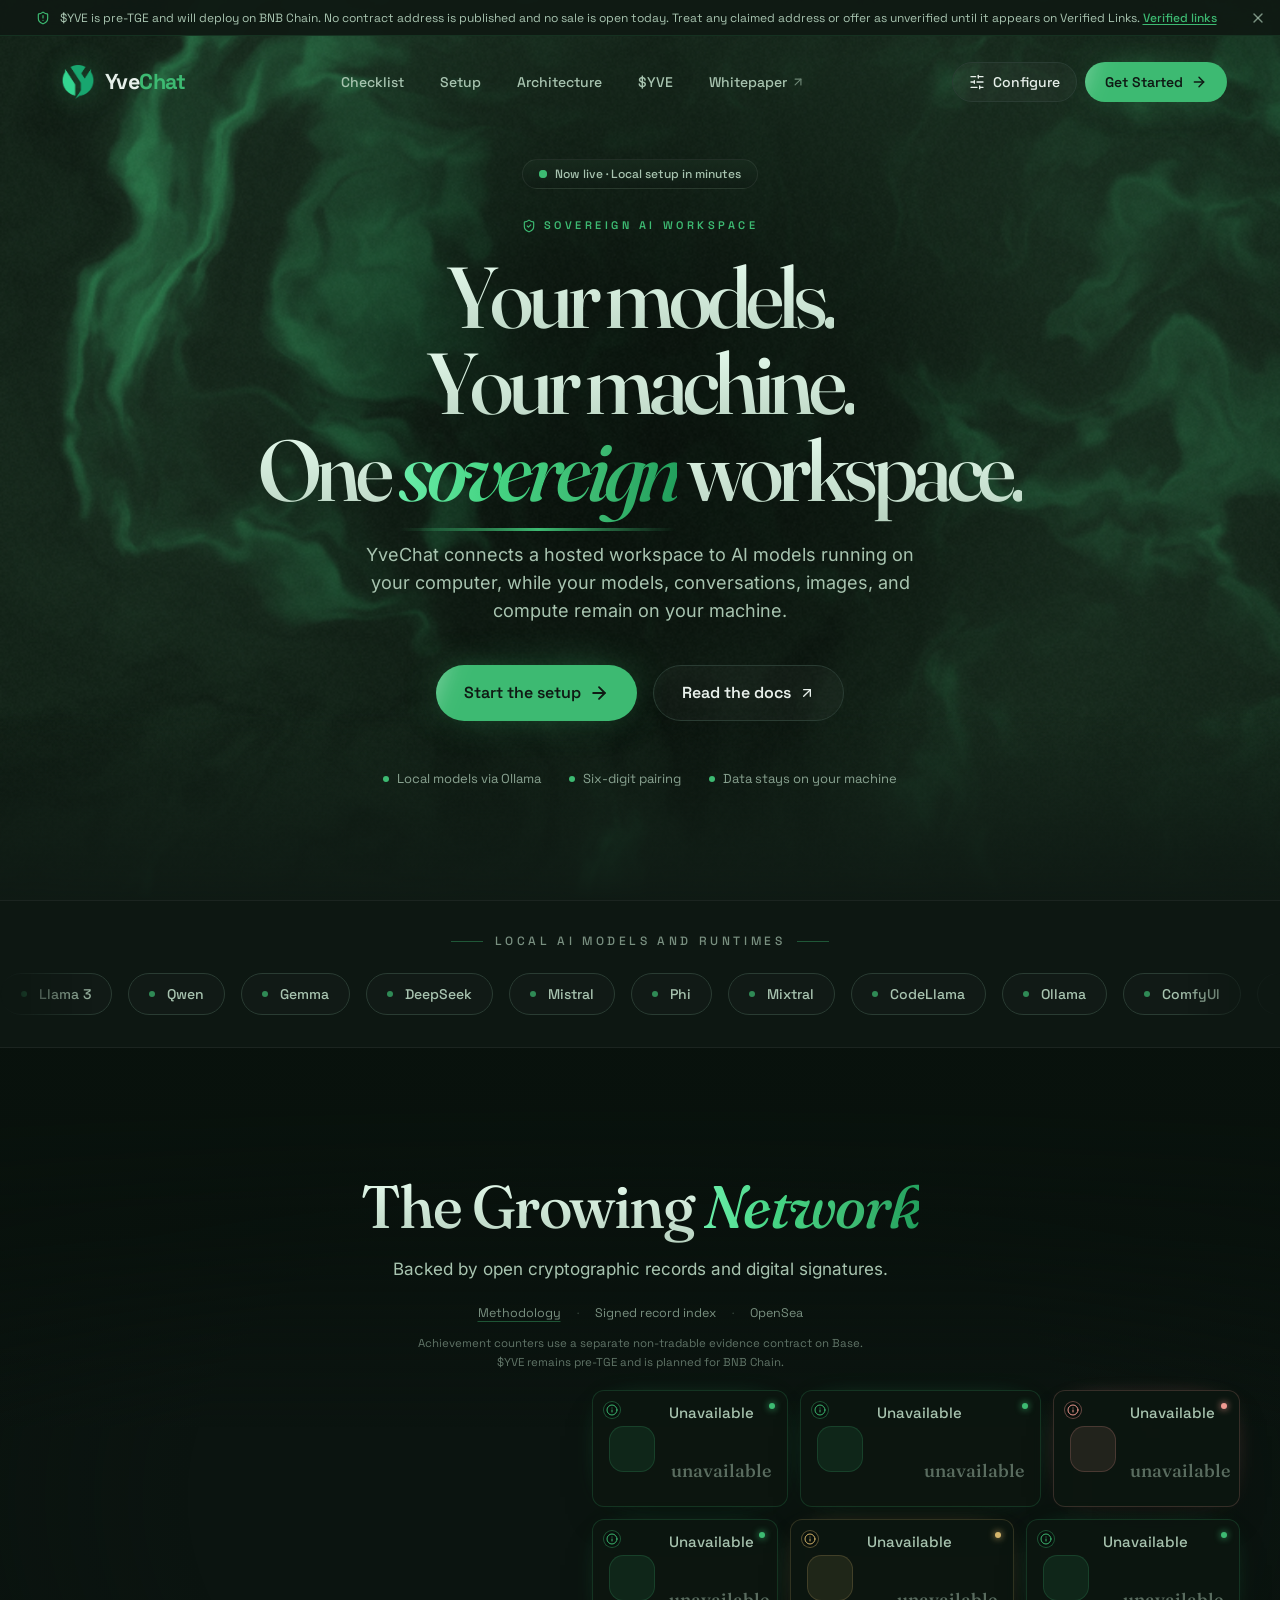
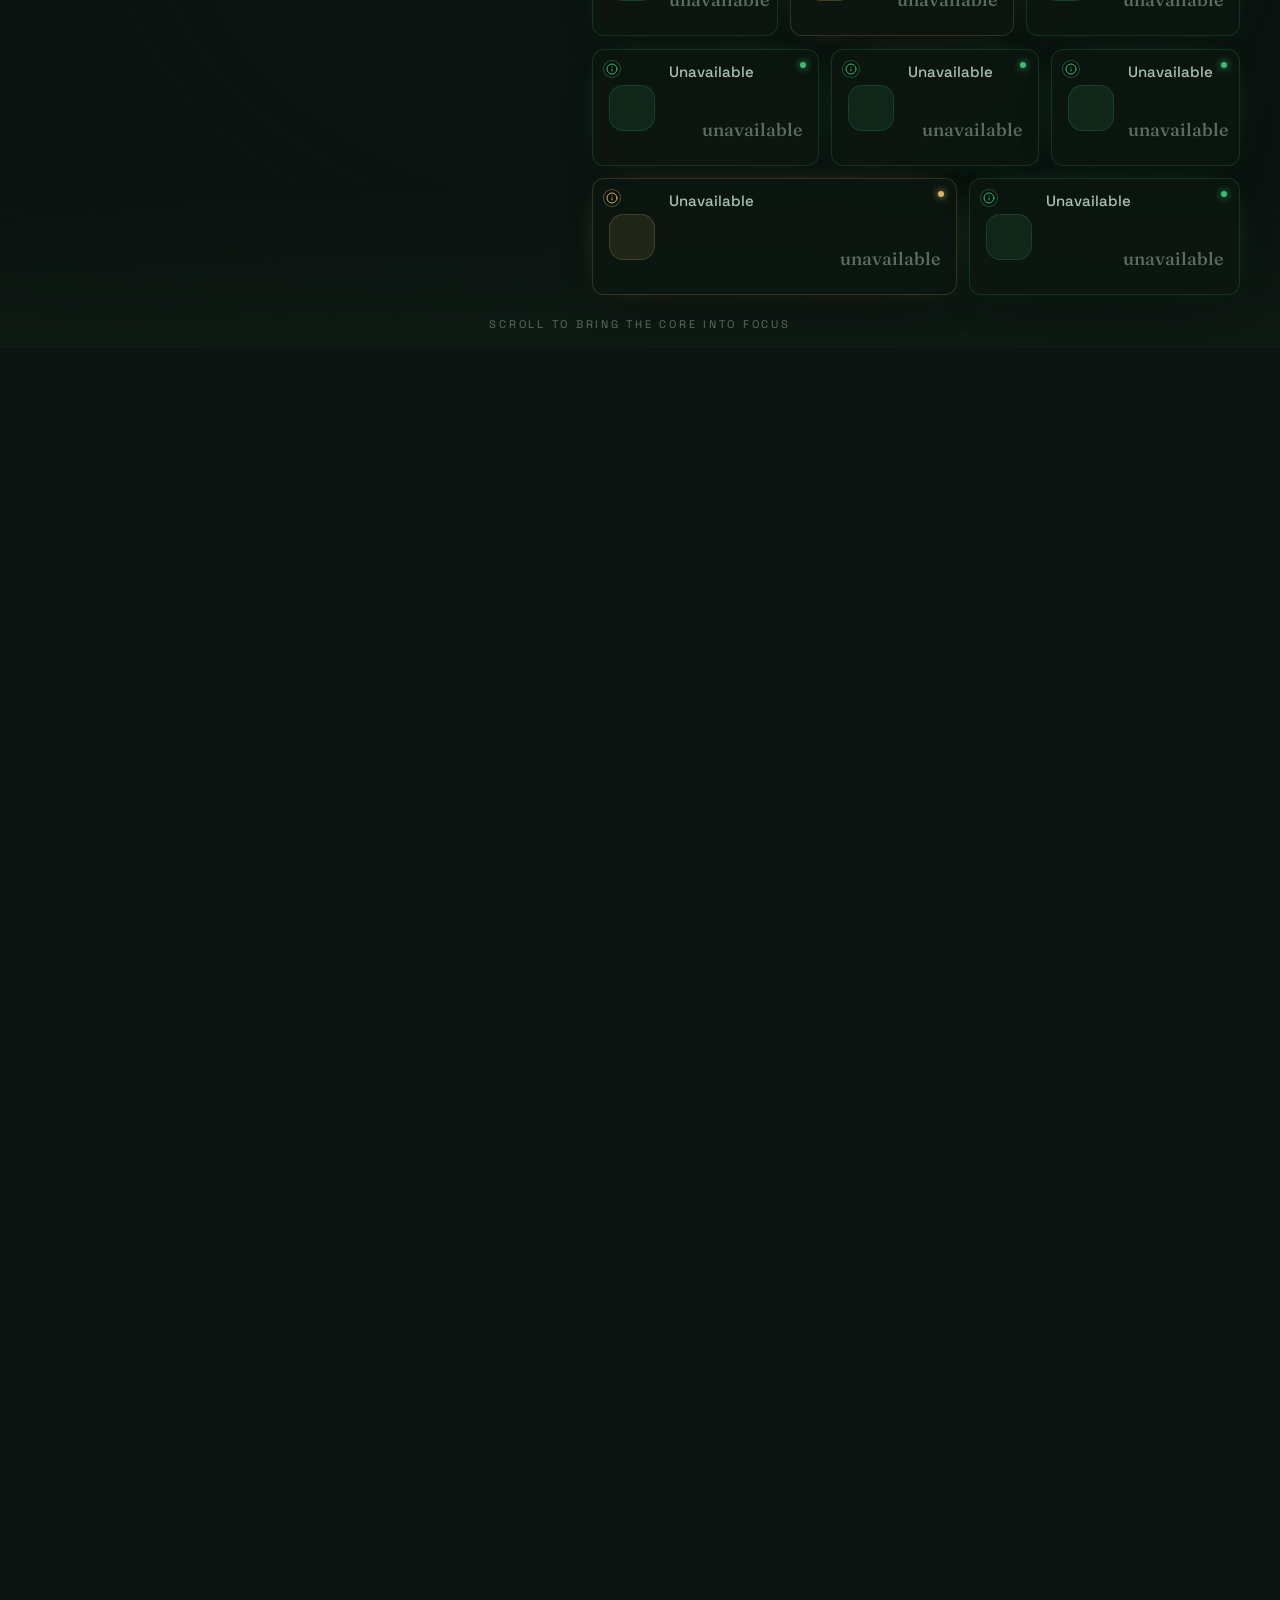
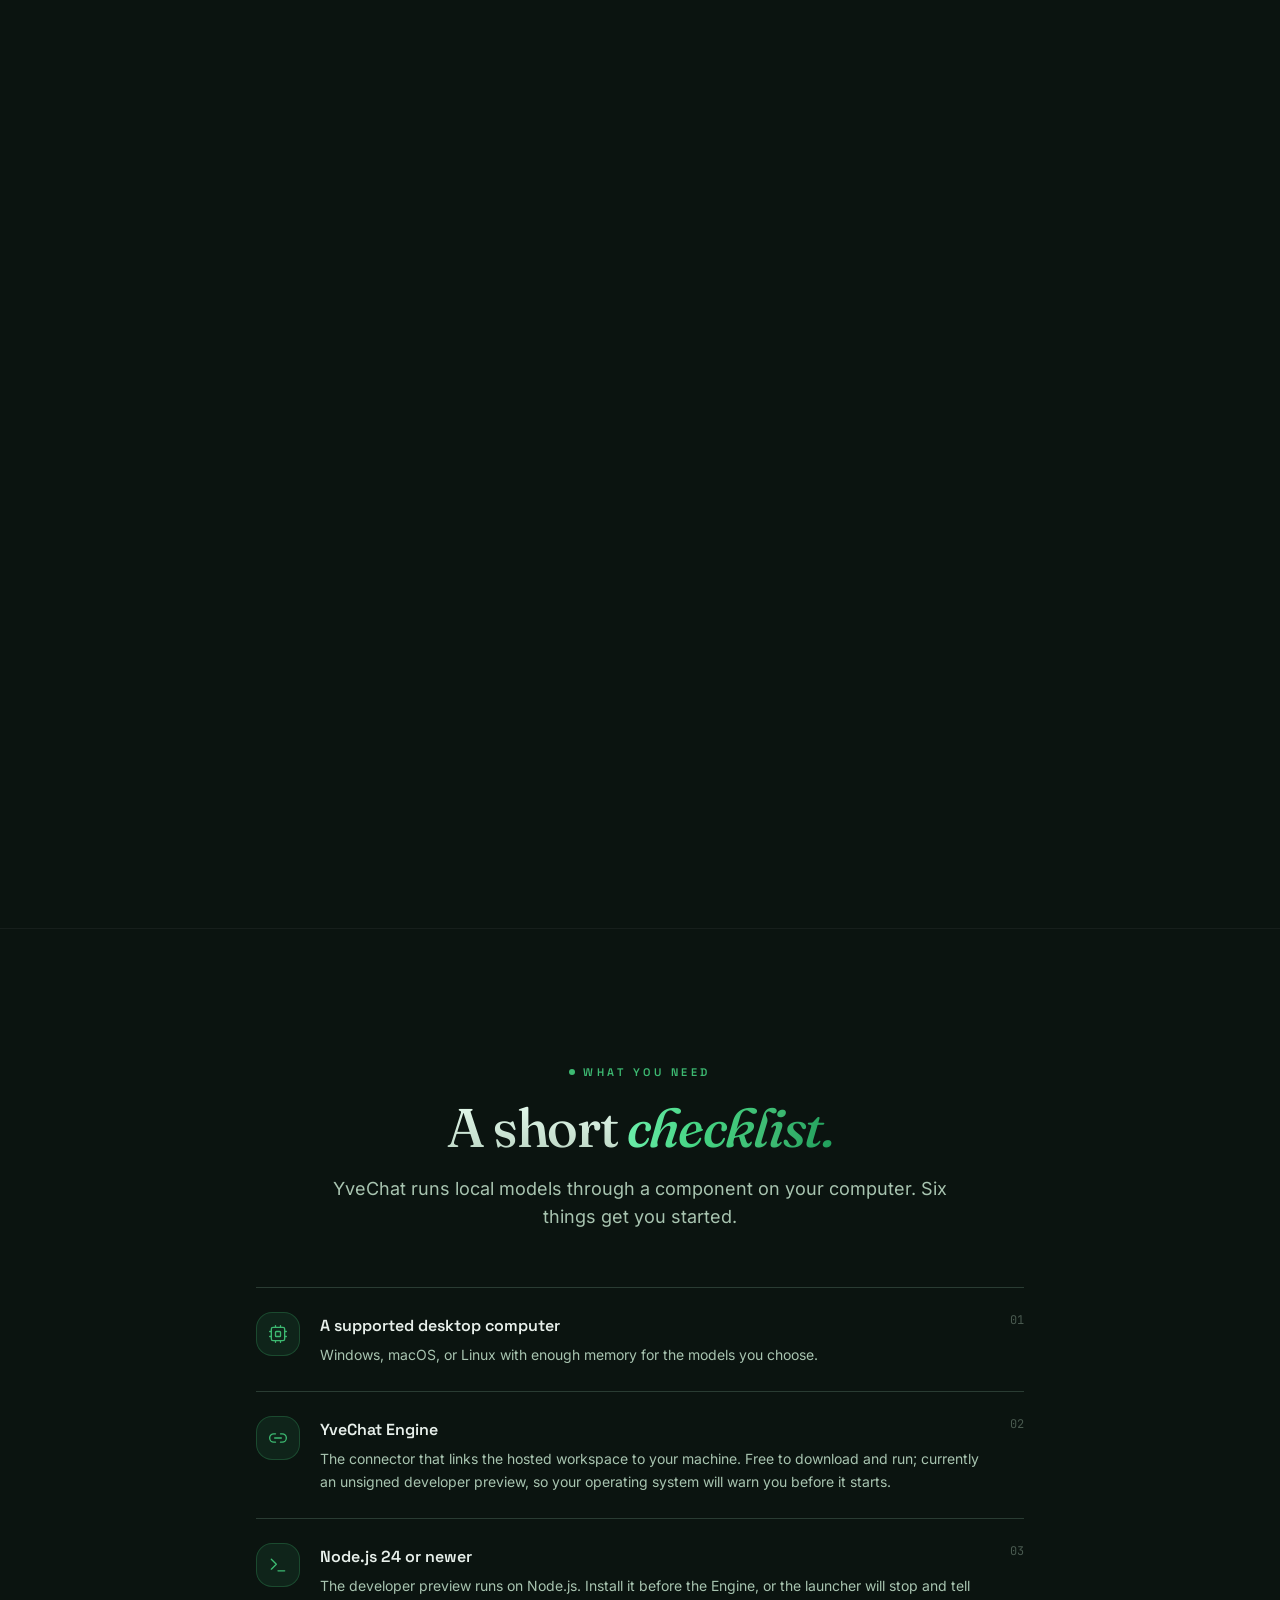
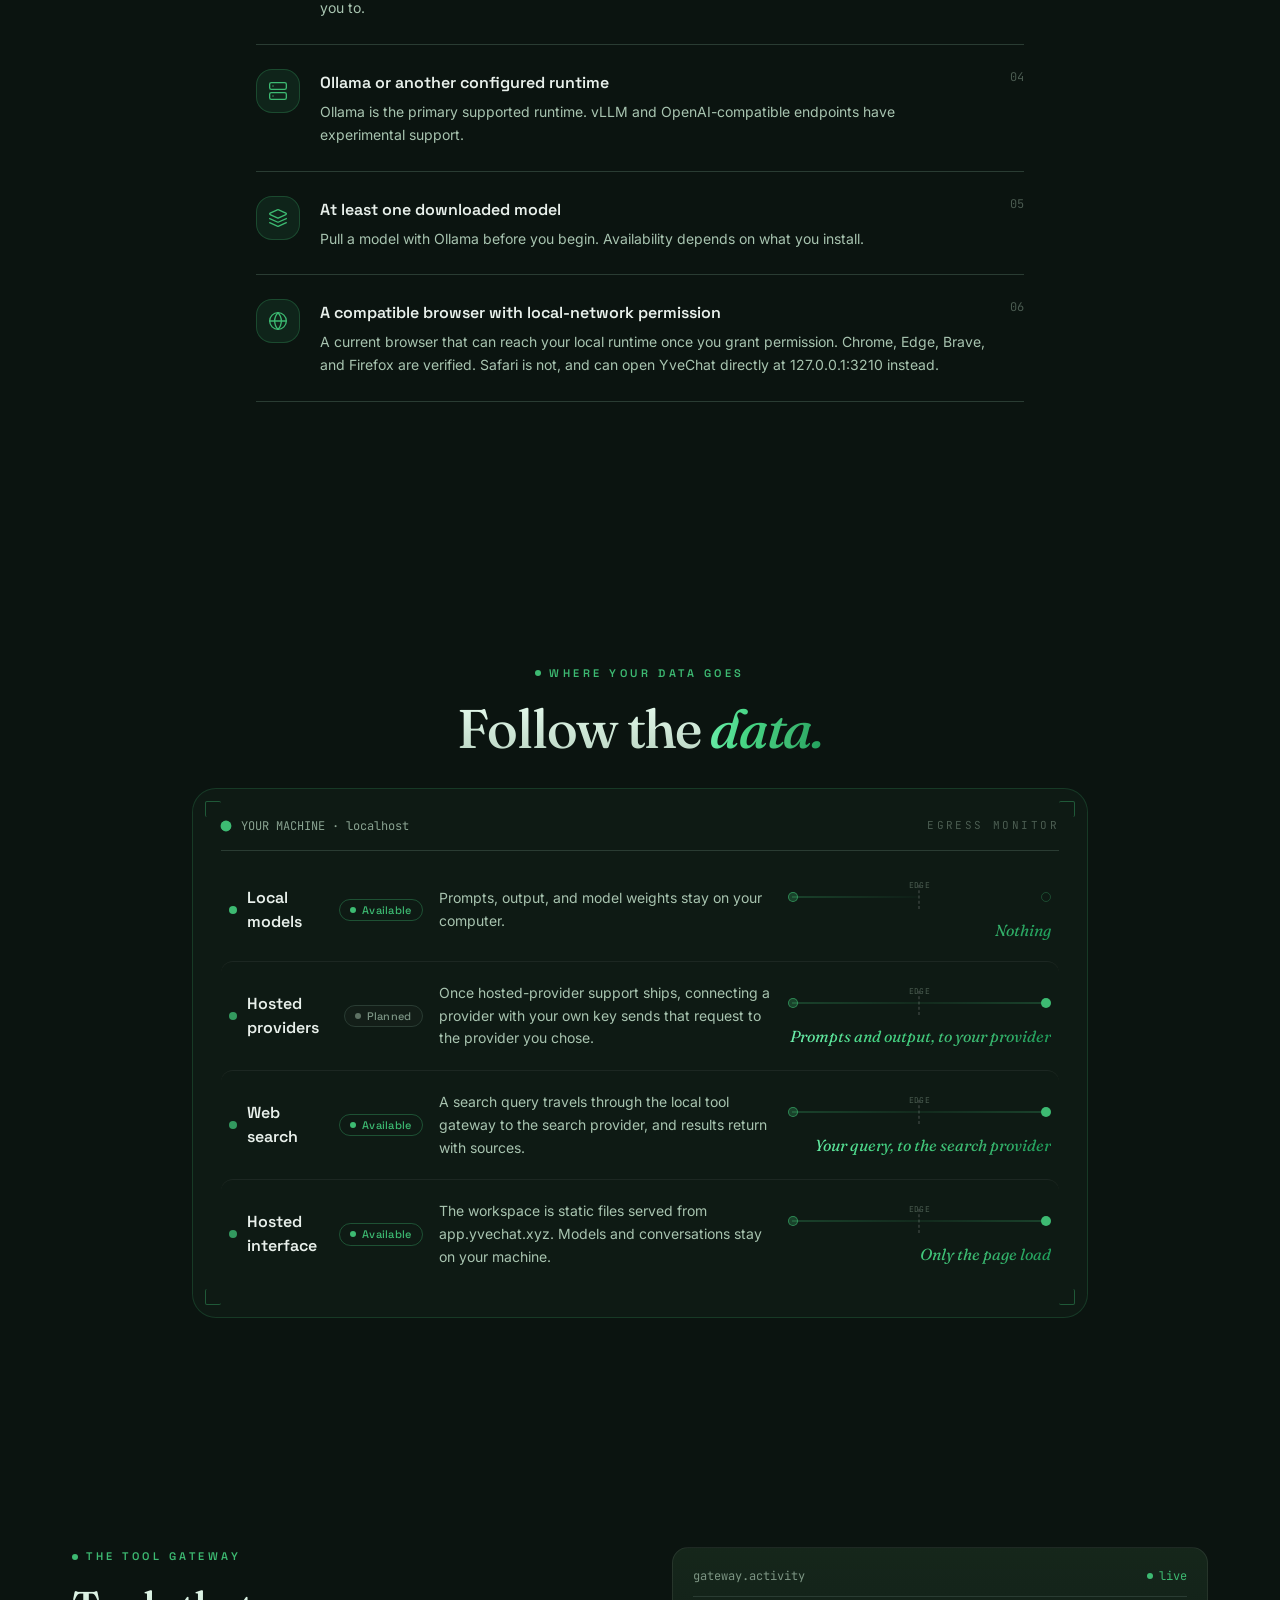
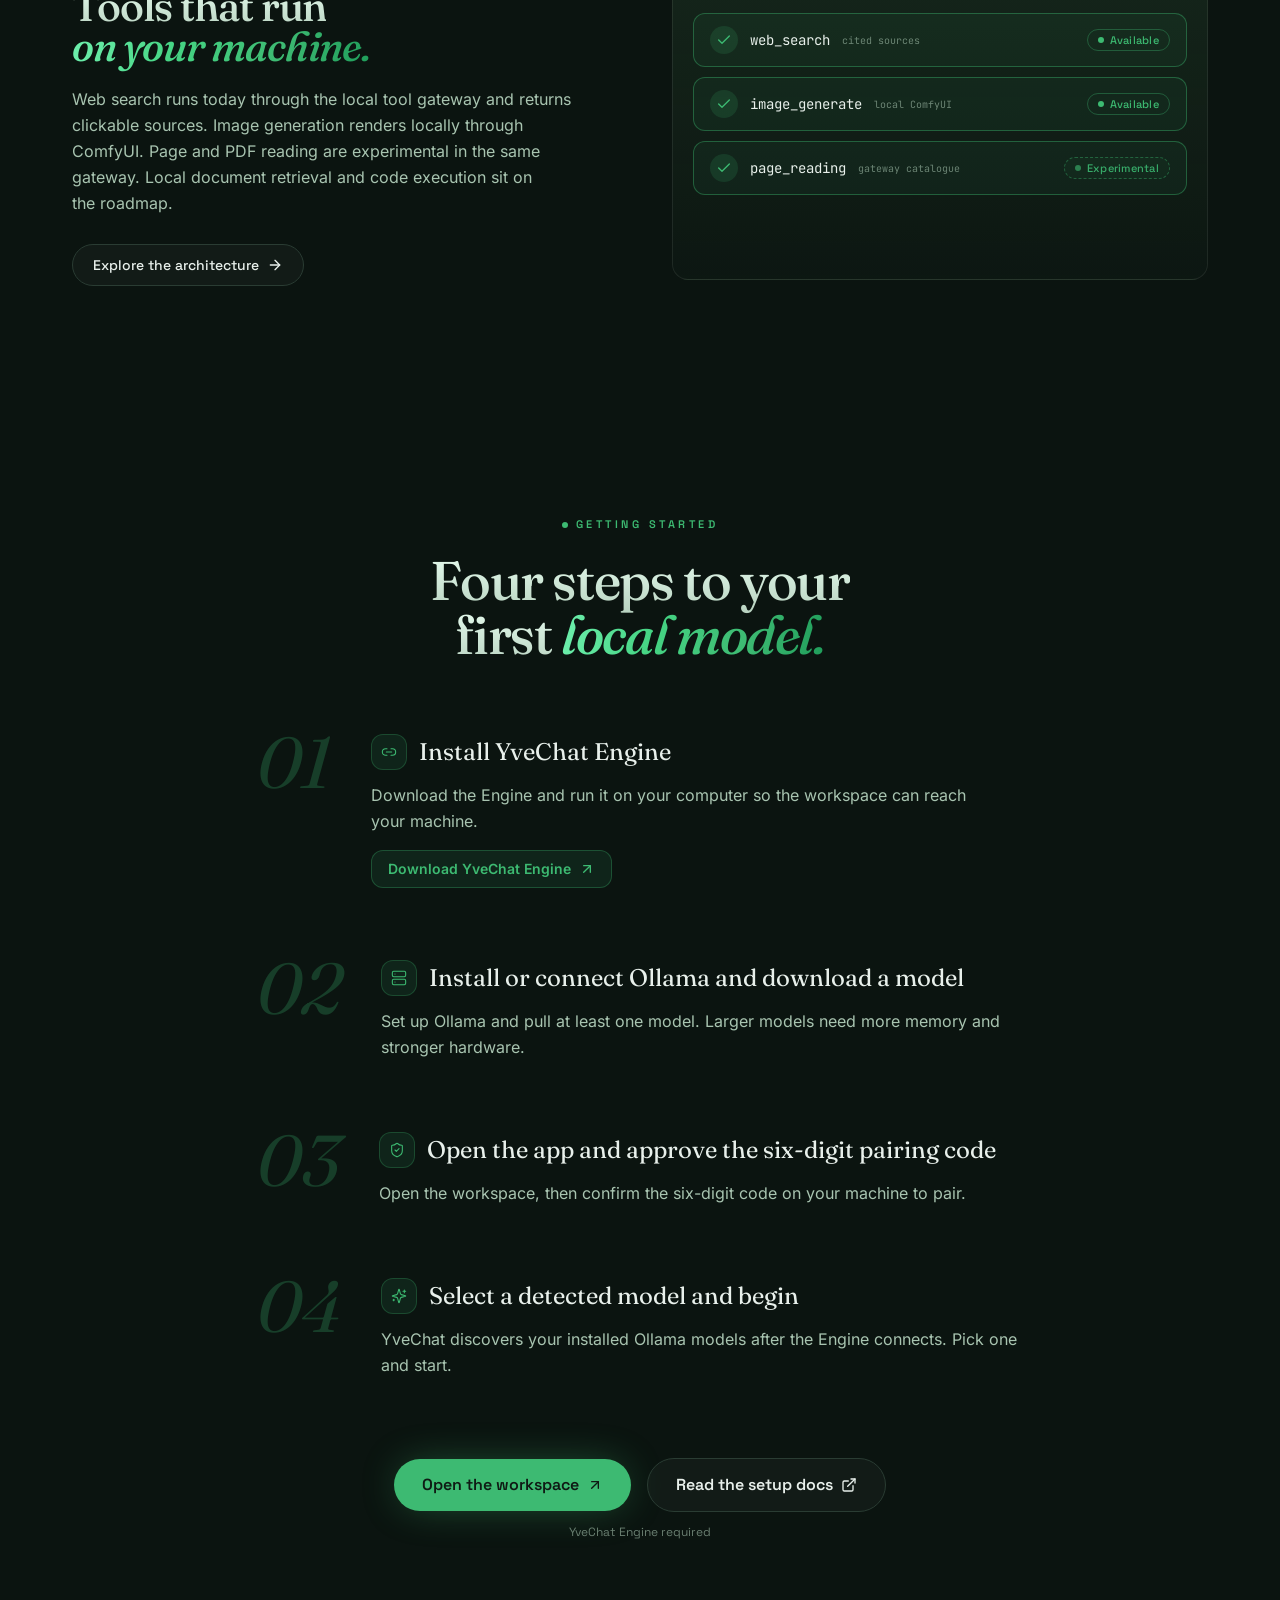
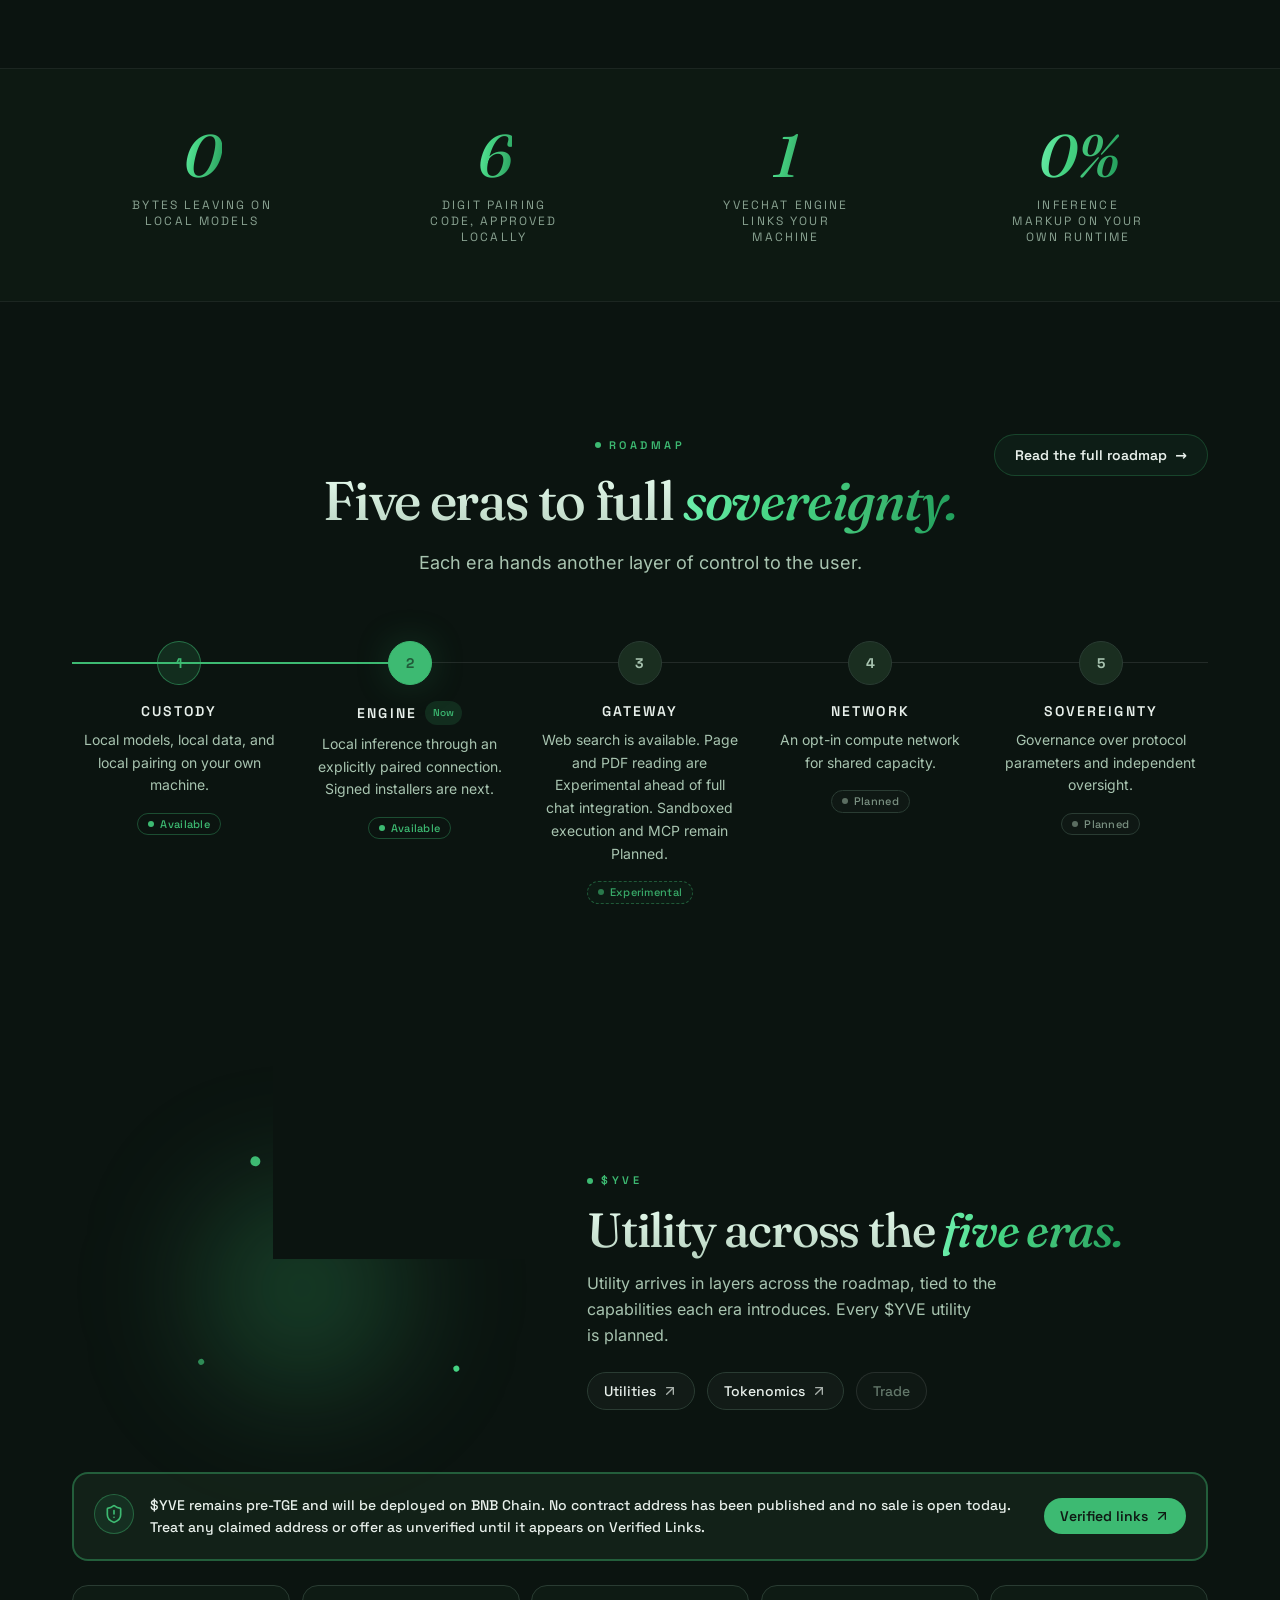
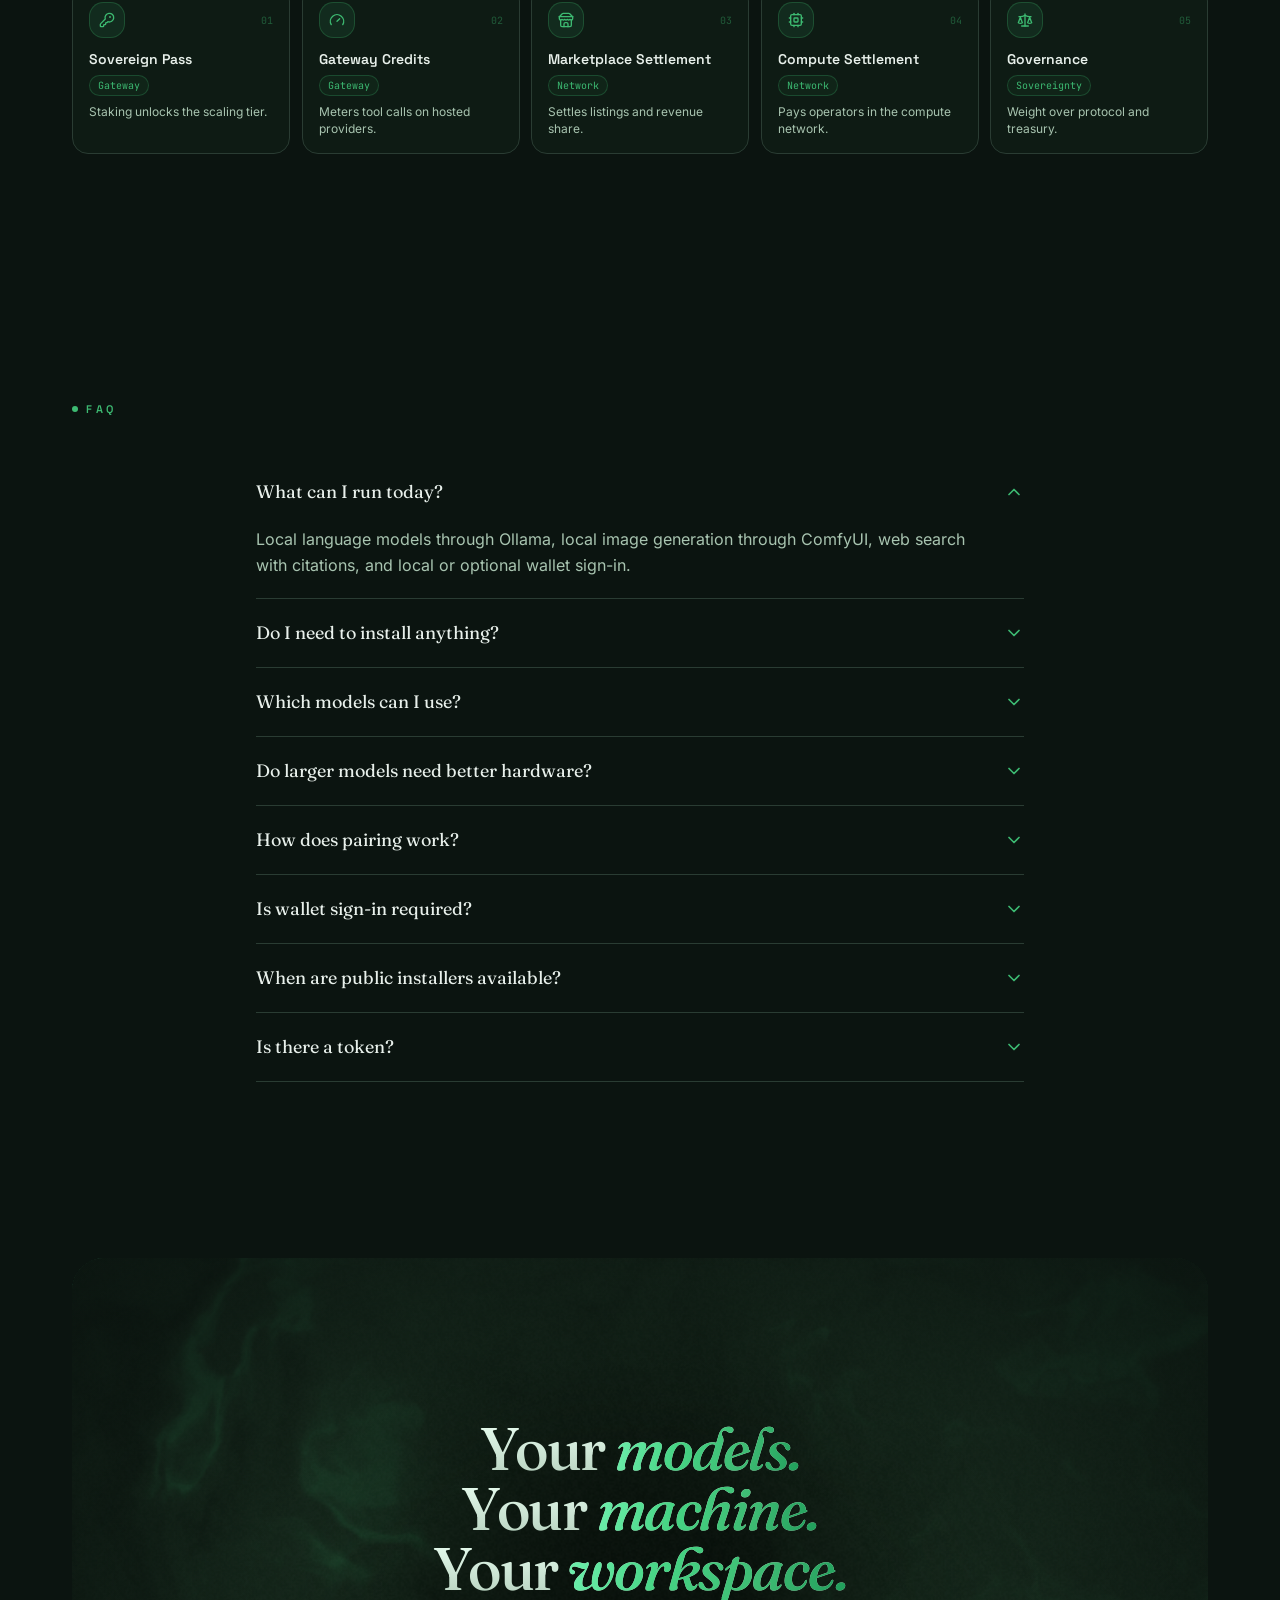
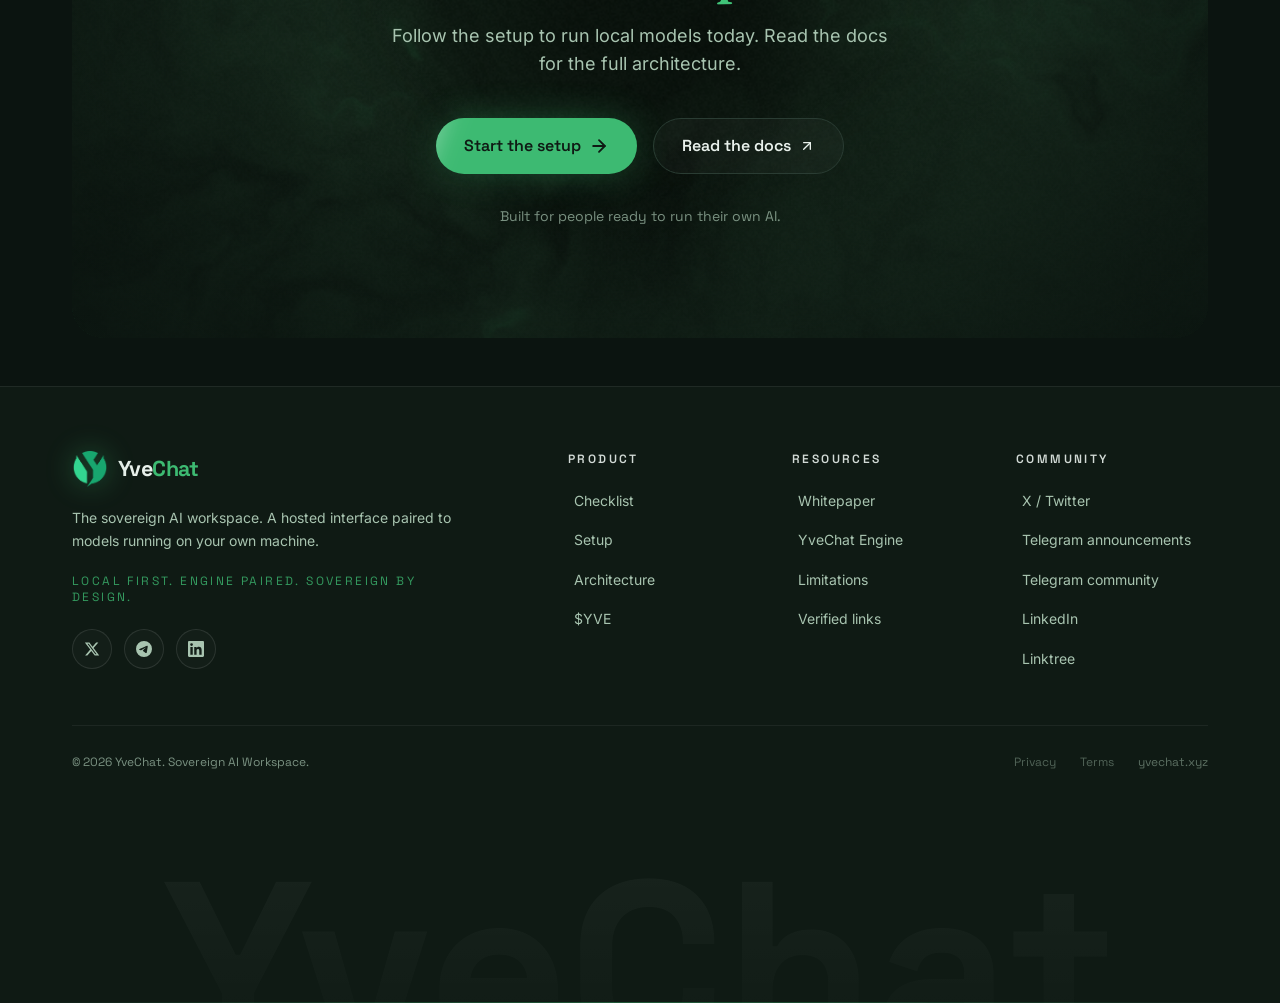
==== commit 06e0e3c7: "Deploying to main from @ YveLabs/website@961ea5eef4c3cf9e07e11ff0b826364654505b91 🚀" ====
--- a/index.html
+++ b/index.html
@@ -1 +1 @@
-<!DOCTYPE html><html lang="en" class="__variable_dd00e7 __variable_a8fa63 __variable_933a1b __variable_9bdcb5"><head><meta charSet="utf-8"/><meta name="viewport" content="width=device-width, initial-scale=1"/><link rel="preload" href="/_next/static/media/2f694256428bb6f5-s.p.woff2" as="font" crossorigin="" type="font/woff2"/><link rel="preload" href="/_next/static/media/5a0c43ffa288c21a-s.p.woff2" as="font" crossorigin="" type="font/woff2"/><link rel="preload" href="/_next/static/media/6c596dfcddeca1e9-s.p.woff2" as="font" crossorigin="" type="font/woff2"/><link rel="preload" href="/_next/static/media/a865edea076e0166-s.p.woff2" as="font" crossorigin="" type="font/woff2"/><link rel="preload" href="/_next/static/media/ee130f78dcd136da-s.p.woff2" as="font" crossorigin="" type="font/woff2"/><link rel="preload" as="image" href="/brand/logo-icon.png" fetchPriority="high"/><link rel="stylesheet" href="/_next/static/css/855e929f14b67a5c.css" data-precedence="next"/><link rel="preload" as="script" fetchPriority="low" href="/_next/static/chunks/webpack-f34954e27d12f260.js"/><script src="/_next/static/chunks/fd9d1056-100951c4eccbb55e.js" async=""></script><script src="/_next/static/chunks/117-dcf930ebe9fe9a2b.js" async=""></script><script src="/_next/static/chunks/main-app-b934a466144a342c.js" async=""></script><script src="/_next/static/chunks/741-a06e4aa63237c504.js" async=""></script><script src="/_next/static/chunks/242-c06cdaa6de5f7214.js" async=""></script><script src="/_next/static/chunks/122-0e259afd3b143648.js" async=""></script><script src="/_next/static/chunks/2-0fb850143ef276fe.js" async=""></script><script src="/_next/static/chunks/app/page-25063ec564c92349.js" async=""></script><script src="/_next/static/chunks/696-93dc732d5e31dea6.js" async=""></script><script src="/_next/static/chunks/app/layout-a09bf1eb88fac52f.js" async=""></script><meta name="theme-color" content="#0F1A14"/><title>YveChat · Sovereign AI Workspace</title><meta name="description" content="YveChat connects a hosted workspace to AI models running on your computer, while your models, conversations, images, and compute remain on your machine."/><meta name="keywords" content="sovereign AI,web3 AI workspace,self-hosted AI,BYOK,wallet login,self-custody AI,local AI,Ollama"/><meta property="og:title" content="YveChat · Sovereign AI Workspace"/><meta property="og:description" content="YveChat connects a hosted workspace to AI models running on your computer, while your models, conversations, images, and compute remain on your machine."/><meta property="og:url" content="https://yvechat.xyz"/><meta property="og:site_name" content="YveChat"/><meta property="og:type" content="website"/><meta name="twitter:card" content="summary_large_image"/><meta name="twitter:title" content="YveChat · Sovereign AI Workspace"/><meta name="twitter:description" content="YveChat connects a hosted workspace to AI models running on your computer, while your models, conversations, images, and compute remain on your machine."/><link rel="icon" href="/favicon.png"/><link rel="apple-touch-icon" href="/favicon.png"/><meta name="next-size-adjust"/><script src="/_next/static/chunks/polyfills-42372ed130431b0a.js" noModule=""></script></head><body class="relative min-h-screen antialiased"><script type="importmap">{"imports":{"three":"https://esm.sh/three@0.160.1","three/addons/":"https://esm.sh/three@0.160.1/examples/jsm/"}}</script><div aria-hidden="true" class="pointer-events-none fixed left-0 top-0 z-[1] h-[440px] w-[440px] rounded-full opacity-0 mix-blend-screen transition-opacity duration-500" style="background:radial-gradient(circle, rgba(61,186,114,0.05) 0%, rgba(61,186,114,0) 62%)"></div><header style="top:var(--banner-h, 0px)" class="fixed inset-x-0 z-50 flex justify-center px-4 pt-4 transition-[top] duration-300"><nav class="flex w-full max-w-[1200px] items-center justify-between rounded-full px-3 py-2 transition-all duration-500 border border-transparent bg-transparent"><a href="/" class="rounded-full px-2 py-1 transition-opacity hover:opacity-90"><span class="flex items-center gap-2.5"><img alt="YveChat" fetchPriority="high" width="34" height="34" decoding="async" data-nimg="1" class="select-none drop-shadow-[0_0_14px_rgba(61,186,114,0.45)]" style="color:transparent" src="/brand/logo-icon.png"/><span class="font-grotesk text-[1.35rem] font-bold tracking-tight text-mist">Yve<span class="text-green">Chat</span></span></span></a><div class="hidden items-center gap-1 md:flex"><a href="/#requirements" class="group relative flex items-center gap-1 rounded-full px-4 py-2 font-grotesk text-sm font-medium text-sage transition-colors hover:text-mist">Checklist<span class="absolute inset-x-4 bottom-1 h-px origin-left scale-x-0 bg-green/70 transition-transform duration-300 group-hover:scale-x-100"></span></a><a href="/#start" class="group relative flex items-center gap-1 rounded-full px-4 py-2 font-grotesk text-sm font-medium text-sage transition-colors hover:text-mist">Setup<span class="absolute inset-x-4 bottom-1 h-px origin-left scale-x-0 bg-green/70 transition-transform duration-300 group-hover:scale-x-100"></span></a><a href="/architecture" class="group relative flex items-center gap-1 rounded-full px-4 py-2 font-grotesk text-sm font-medium text-sage transition-colors hover:text-mist">Architecture<span class="absolute inset-x-4 bottom-1 h-px origin-left scale-x-0 bg-green/70 transition-transform duration-300 group-hover:scale-x-100"></span></a><a href="/#yve" class="group relative flex items-center gap-1 rounded-full px-4 py-2 font-grotesk text-sm font-medium text-sage transition-colors hover:text-mist">$YVE<span class="absolute inset-x-4 bottom-1 h-px origin-left scale-x-0 bg-green/70 transition-transform duration-300 group-hover:scale-x-100"></span></a><a href="https://yvechat.gitbook.io/wp" target="_blank" rel="noreferrer" class="group relative flex items-center gap-1 rounded-full px-4 py-2 font-grotesk text-sm font-medium text-sage transition-colors hover:text-mist">Whitepaper<svg xmlns="http://www.w3.org/2000/svg" width="24" height="24" viewBox="0 0 24 24" fill="none" stroke="currentColor" stroke-width="2" stroke-linecap="round" stroke-linejoin="round" class="lucide lucide-arrow-up-right h-3.5 w-3.5 opacity-60 transition-transform duration-300 group-hover:-translate-y-0.5 group-hover:translate-x-0.5"><path d="M7 7h10v10"></path><path d="M7 17 17 7"></path></svg><span class="absolute inset-x-4 bottom-1 h-px origin-left scale-x-0 bg-green/70 transition-transform duration-300 group-hover:scale-x-100"></span></a></div><div class="flex items-center gap-2"><button type="button" aria-label="Configure your stack" class="relative hidden h-10 items-center gap-2 rounded-full border border-white/12 bg-white/[0.03] px-4 font-grotesk text-sm font-medium text-mist transition-colors hover:border-green/50 hover:text-white lg:inline-flex"><svg xmlns="http://www.w3.org/2000/svg" width="24" height="24" viewBox="0 0 24 24" fill="none" stroke="currentColor" stroke-width="2" stroke-linecap="round" stroke-linejoin="round" class="lucide lucide-sliders-horizontal h-4 w-4"><line x1="21" x2="14" y1="4" y2="4"></line><line x1="10" x2="3" y1="4" y2="4"></line><line x1="21" x2="12" y1="12" y2="12"></line><line x1="8" x2="3" y1="12" y2="12"></line><line x1="21" x2="16" y1="20" y2="20"></line><line x1="12" x2="3" y1="20" y2="20"></line><line x1="14" x2="14" y1="2" y2="6"></line><line x1="8" x2="8" y1="10" y2="14"></line><line x1="16" x2="16" y1="18" y2="22"></line></svg>Configure</button><div class="hidden md:block"><a href="/#start" class="group relative inline-flex items-center justify-center gap-2 overflow-hidden rounded-full font-grotesk font-semibold text-night transition-all duration-300 bg-green shadow-glow hover:shadow-glow-lg h-10 px-5 text-sm"><span class="pointer-events-none absolute inset-0 overflow-hidden rounded-full"><span class="absolute -inset-y-2 -left-1/2 w-1/2 skew-x-[-20deg] bg-white/30 blur-md transition-transform duration-700 group-hover:translate-x-[280%]"></span></span><span class="relative">Get Started</span><svg xmlns="http://www.w3.org/2000/svg" width="24" height="24" viewBox="0 0 24 24" fill="none" stroke="currentColor" stroke-width="2.2" stroke-linecap="round" stroke-linejoin="round" class="lucide lucide-arrow-right relative transition-transform duration-300 group-hover:translate-x-0.5 h-4 w-4"><path d="M5 12h14"></path><path d="m12 5 7 7-7 7"></path></svg></a></div><button type="button" aria-label="Toggle menu" class="flex h-10 w-10 items-center justify-center rounded-full border border-white/10 bg-white/[0.03] text-mist md:hidden"><svg xmlns="http://www.w3.org/2000/svg" width="24" height="24" viewBox="0 0 24 24" fill="none" stroke="currentColor" stroke-width="2" stroke-linecap="round" stroke-linejoin="round" class="lucide lucide-menu h-5 w-5"><line x1="4" x2="20" y1="12" y2="12"></line><line x1="4" x2="20" y1="6" y2="6"></line><line x1="4" x2="20" y1="18" y2="18"></line></svg></button></div></nav></header><main class="relative"><section id="top" class="relative flex min-h-[100svh] flex-col items-center justify-center overflow-hidden pt-28 pb-16"><div class="absolute inset-0"><canvas aria-hidden="true" class="aurora-fallback h-full w-full"></canvas></div><div class="pointer-events-none absolute inset-0 bg-grid bg-grid-fade opacity-[0.28]"></div><div class="grain pointer-events-none absolute inset-0 opacity-[0.05] mix-blend-soft-light"></div><div class="pointer-events-none absolute inset-x-0 bottom-0 h-48 bg-gradient-to-b from-transparent to-night"></div><div class="section-shell relative z-10 flex flex-col items-center text-center"><div style="opacity:0;filter:blur(8px);transform:translateY(24px)"><span class="glass inline-flex items-center gap-2 rounded-full px-4 py-1.5 font-grotesk text-xs font-medium text-sage"><span class="relative flex h-2 w-2"><span class="absolute inline-flex h-full w-full animate-ping rounded-full bg-green opacity-60"></span><span class="relative inline-flex h-2 w-2 rounded-full bg-green"></span></span>Now live · Local setup in minutes</span></div><p class="eyebrow mt-7" style="opacity:0;filter:blur(8px);transform:translateY(24px)"><svg xmlns="http://www.w3.org/2000/svg" width="24" height="24" viewBox="0 0 24 24" fill="none" stroke="currentColor" stroke-width="2" stroke-linecap="round" stroke-linejoin="round" class="lucide lucide-shield-check h-3.5 w-3.5"><path d="M20 13c0 5-3.5 7.5-7.66 8.95a1 1 0 0 1-.67-.01C7.5 20.5 4 18 4 13V6a1 1 0 0 1 1-1c2 0 4.5-1.2 6.24-2.72a1.17 1.17 0 0 1 1.52 0C14.51 3.81 17 5 19 5a1 1 0 0 1 1 1z"></path><path d="m9 12 2 2 4-4"></path></svg>Sovereign AI Workspace</p><h1 class="mt-5 max-w-[15ch] font-display text-5xl font-medium leading-[0.98] tracking-tightest text-balance sm:text-6xl md:text-7xl lg:text-[5.4rem]" style="opacity:0;filter:blur(8px);transform:translateY(24px)"><span class="text-gradient-soft">Your models. Your machine.</span><br/><span class="text-gradient-soft">One<!-- --> </span><span class="relative italic text-gradient">sovereign<span class="absolute -bottom-2 left-0 h-[3px] w-full rounded-full bg-gradient-to-r from-green-glow/0 via-green to-green-glow/0"></span></span><span class="text-gradient-soft"> <!-- -->workspace.</span></h1><p class="mt-7 max-w-[52ch] text-pretty text-base leading-relaxed text-sage md:text-lg" style="opacity:0;filter:blur(8px);transform:translateY(24px)">YveChat connects a hosted workspace to AI models running on your computer, while your models, conversations, images, and compute remain on your machine.</p><div class="mt-10 flex flex-col items-center gap-4 sm:flex-row" style="opacity:0;filter:blur(8px);transform:translateY(24px)"><div style="transform:none"><a href="#start" class="group relative inline-flex h-14 items-center justify-center gap-2 overflow-hidden rounded-full bg-green px-7 font-grotesk text-base font-semibold text-night shadow-glow transition-all duration-300 hover:shadow-glow-lg"><span class="pointer-events-none absolute inset-0 overflow-hidden rounded-full"><span class="absolute -inset-y-2 -left-1/2 w-1/2 skew-x-[-20deg] bg-white/30 blur-md transition-transform duration-700 group-hover:translate-x-[280%]"></span></span><span class="relative">Start the setup</span><svg xmlns="http://www.w3.org/2000/svg" width="24" height="24" viewBox="0 0 24 24" fill="none" stroke="currentColor" stroke-width="2.2" stroke-linecap="round" stroke-linejoin="round" class="lucide lucide-arrow-right relative h-5 w-5 transition-transform duration-300 group-hover:translate-x-0.5"><path d="M5 12h14"></path><path d="m12 5 7 7-7 7"></path></svg></a></div><div style="transform:none"><a href="https://yvechat.gitbook.io/wp" target="_blank" rel="noreferrer" class="group inline-flex h-14 items-center gap-2 rounded-full border border-white/12 bg-white/[0.03] px-7 font-grotesk text-base font-semibold text-mist transition-colors duration-300 hover:border-green/50 hover:text-white">Read the docs<svg xmlns="http://www.w3.org/2000/svg" width="24" height="24" viewBox="0 0 24 24" fill="none" stroke="currentColor" stroke-width="2" stroke-linecap="round" stroke-linejoin="round" class="lucide lucide-arrow-up-right h-4 w-4 transition-transform duration-300 group-hover:translate-x-0.5 group-hover:-translate-y-0.5"><path d="M7 7h10v10"></path><path d="M7 17 17 7"></path></svg></a></div></div><ul class="mt-12 flex flex-wrap items-center justify-center gap-x-7 gap-y-3 font-grotesk text-[13px] text-sage/80" style="opacity:0;filter:blur(8px);transform:translateY(24px)"><li class="flex items-center gap-2"><span class="h-1.5 w-1.5 rounded-full bg-green"></span>Local models via Ollama</li><li class="flex items-center gap-2"><span class="h-1.5 w-1.5 rounded-full bg-green"></span>Six-digit pairing</li><li class="flex items-center gap-2"><span class="h-1.5 w-1.5 rounded-full bg-green"></span>Data stays on your machine</li></ul></div></section><section aria-label="Local AI models and runtimes" class="relative border-y border-white/[0.06] bg-night/60 py-8"><div class="section-shell mb-6 flex items-center justify-center gap-3 text-center"><span class="h-px w-8 bg-green/40"></span><p class="font-grotesk text-xs font-medium uppercase tracking-[0.3em] text-sage/70">Local AI models and runtimes</p><span class="h-px w-8 bg-green/40"></span></div><div class="mask-fade-x overflow-hidden" style="--marquee-duration:38s"><div class="flex w-max items-center gap-4"><div class="flex shrink-0 items-center gap-4 animate-marquee"><span class="group flex items-center gap-3 rounded-full border border-white/8 bg-white/[0.02] px-5 py-2.5 font-grotesk text-sm font-medium text-sage transition-colors hover:border-green/40 hover:text-mist"><span class="h-1.5 w-1.5 rounded-full bg-green/70 transition-colors group-hover:bg-green-glow"></span>Llama 3</span><span class="group flex items-center gap-3 rounded-full border border-white/8 bg-white/[0.02] px-5 py-2.5 font-grotesk text-sm font-medium text-sage transition-colors hover:border-green/40 hover:text-mist"><span class="h-1.5 w-1.5 rounded-full bg-green/70 transition-colors group-hover:bg-green-glow"></span>Qwen</span><span class="group flex items-center gap-3 rounded-full border border-white/8 bg-white/[0.02] px-5 py-2.5 font-grotesk text-sm font-medium text-sage transition-colors hover:border-green/40 hover:text-mist"><span class="h-1.5 w-1.5 rounded-full bg-green/70 transition-colors group-hover:bg-green-glow"></span>Gemma</span><span class="group flex items-center gap-3 rounded-full border border-white/8 bg-white/[0.02] px-5 py-2.5 font-grotesk text-sm font-medium text-sage transition-colors hover:border-green/40 hover:text-mist"><span class="h-1.5 w-1.5 rounded-full bg-green/70 transition-colors group-hover:bg-green-glow"></span>DeepSeek</span><span class="group flex items-center gap-3 rounded-full border border-white/8 bg-white/[0.02] px-5 py-2.5 font-grotesk text-sm font-medium text-sage transition-colors hover:border-green/40 hover:text-mist"><span class="h-1.5 w-1.5 rounded-full bg-green/70 transition-colors group-hover:bg-green-glow"></span>Mistral</span><span class="group flex items-center gap-3 rounded-full border border-white/8 bg-white/[0.02] px-5 py-2.5 font-grotesk text-sm font-medium text-sage transition-colors hover:border-green/40 hover:text-mist"><span class="h-1.5 w-1.5 rounded-full bg-green/70 transition-colors group-hover:bg-green-glow"></span>Phi</span><span class="group flex items-center gap-3 rounded-full border border-white/8 bg-white/[0.02] px-5 py-2.5 font-grotesk text-sm font-medium text-sage transition-colors hover:border-green/40 hover:text-mist"><span class="h-1.5 w-1.5 rounded-full bg-green/70 transition-colors group-hover:bg-green-glow"></span>Mixtral</span><span class="group flex items-center gap-3 rounded-full border border-white/8 bg-white/[0.02] px-5 py-2.5 font-grotesk text-sm font-medium text-sage transition-colors hover:border-green/40 hover:text-mist"><span class="h-1.5 w-1.5 rounded-full bg-green/70 transition-colors group-hover:bg-green-glow"></span>CodeLlama</span><span class="group flex items-center gap-3 rounded-full border border-white/8 bg-white/[0.02] px-5 py-2.5 font-grotesk text-sm font-medium text-sage transition-colors hover:border-green/40 hover:text-mist"><span class="h-1.5 w-1.5 rounded-full bg-green/70 transition-colors group-hover:bg-green-glow"></span>Ollama</span><span class="group flex items-center gap-3 rounded-full border border-white/8 bg-white/[0.02] px-5 py-2.5 font-grotesk text-sm font-medium text-sage transition-colors hover:border-green/40 hover:text-mist"><span class="h-1.5 w-1.5 rounded-full bg-green/70 transition-colors group-hover:bg-green-glow"></span>ComfyUI</span><span class="group flex items-center gap-3 rounded-full border border-white/8 bg-white/[0.02] px-5 py-2.5 font-grotesk text-sm font-medium text-sage transition-colors hover:border-green/40 hover:text-mist"><span class="h-1.5 w-1.5 rounded-full bg-green/70 transition-colors group-hover:bg-green-glow"></span>Llama 3</span><span class="group flex items-center gap-3 rounded-full border border-white/8 bg-white/[0.02] px-5 py-2.5 font-grotesk text-sm font-medium text-sage transition-colors hover:border-green/40 hover:text-mist"><span class="h-1.5 w-1.5 rounded-full bg-green/70 transition-colors group-hover:bg-green-glow"></span>Qwen</span><span class="group flex items-center gap-3 rounded-full border border-white/8 bg-white/[0.02] px-5 py-2.5 font-grotesk text-sm font-medium text-sage transition-colors hover:border-green/40 hover:text-mist"><span class="h-1.5 w-1.5 rounded-full bg-green/70 transition-colors group-hover:bg-green-glow"></span>Gemma</span><span class="group flex items-center gap-3 rounded-full border border-white/8 bg-white/[0.02] px-5 py-2.5 font-grotesk text-sm font-medium text-sage transition-colors hover:border-green/40 hover:text-mist"><span class="h-1.5 w-1.5 rounded-full bg-green/70 transition-colors group-hover:bg-green-glow"></span>DeepSeek</span><span class="group flex items-center gap-3 rounded-full border border-white/8 bg-white/[0.02] px-5 py-2.5 font-grotesk text-sm font-medium text-sage transition-colors hover:border-green/40 hover:text-mist"><span class="h-1.5 w-1.5 rounded-full bg-green/70 transition-colors group-hover:bg-green-glow"></span>Mistral</span><span class="group flex items-center gap-3 rounded-full border border-white/8 bg-white/[0.02] px-5 py-2.5 font-grotesk text-sm font-medium text-sage transition-colors hover:border-green/40 hover:text-mist"><span class="h-1.5 w-1.5 rounded-full bg-green/70 transition-colors group-hover:bg-green-glow"></span>Phi</span><span class="group flex items-center gap-3 rounded-full border border-white/8 bg-white/[0.02] px-5 py-2.5 font-grotesk text-sm font-medium text-sage transition-colors hover:border-green/40 hover:text-mist"><span class="h-1.5 w-1.5 rounded-full bg-green/70 transition-colors group-hover:bg-green-glow"></span>Mixtral</span><span class="group flex items-center gap-3 rounded-full border border-white/8 bg-white/[0.02] px-5 py-2.5 font-grotesk text-sm font-medium text-sage transition-colors hover:border-green/40 hover:text-mist"><span class="h-1.5 w-1.5 rounded-full bg-green/70 transition-colors group-hover:bg-green-glow"></span>CodeLlama</span><span class="group flex items-center gap-3 rounded-full border border-white/8 bg-white/[0.02] px-5 py-2.5 font-grotesk text-sm font-medium text-sage transition-colors hover:border-green/40 hover:text-mist"><span class="h-1.5 w-1.5 rounded-full bg-green/70 transition-colors group-hover:bg-green-glow"></span>Ollama</span><span class="group flex items-center gap-3 rounded-full border border-white/8 bg-white/[0.02] px-5 py-2.5 font-grotesk text-sm font-medium text-sage transition-colors hover:border-green/40 hover:text-mist"><span class="h-1.5 w-1.5 rounded-full bg-green/70 transition-colors group-hover:bg-green-glow"></span>ComfyUI</span></div></div></div></section><section id="achievements" class="relative h-[520vh]"><div class="sticky top-0 h-screen w-full overflow-hidden"><div class="absolute inset-0"><!--$!--><template data-dgst="BAILOUT_TO_CLIENT_SIDE_RENDERING"></template><!--/$--></div><div class="pointer-events-none absolute inset-0 bg-[radial-gradient(ellipse_80%_80%_at_50%_50%,transparent_44%,rgba(8,17,12,0.6)_100%)]"></div><div class="pointer-events-none absolute inset-x-0 top-0 h-40 bg-gradient-to-b from-night to-transparent"></div><div class="pointer-events-none absolute inset-x-0 bottom-0 h-40 bg-gradient-to-t from-night to-transparent"></div><div class="absolute inset-0 z-10 hidden md:block" style="opacity:1"><div class="pointer-events-none absolute inset-x-0 top-0 h-[380px] bg-gradient-to-b from-[rgba(8,17,12,0.96)] via-[rgba(8,17,12,0.7)] to-transparent"></div><div class="section-shell relative h-full"><div class="absolute inset-x-0 top-[128px] flex flex-col items-center px-6 text-center"><h2 class="pb-2 font-display text-5xl font-medium leading-[1.1] tracking-tight md:text-6xl"><span class="text-gradient-soft">The Growing </span><span class="italic text-gradient">Network</span></h2><p class="mt-3 max-w-[64ch] text-pretty text-base leading-relaxed text-sage md:text-[17px]">Backed by open cryptographic records and digital signatures.</p><div class="mt-5 flex items-center gap-4 font-grotesk text-[12.5px] text-sage/70"><a href="https://yvechat.gitbook.io/wp/res/method" target="_blank" rel="noreferrer" class="underline decoration-green/40 underline-offset-4 transition-colors hover:text-mist">Methodology</a><span class="text-sage/25">·</span><a href="https://amaranth-familiar-coyote-121.mypinata.cloud/ipfs/bafkreibryuww7lexldkeji2us576j5tz47noiroavaux3zza3tzujgob34" target="_blank" rel="noreferrer" class="transition-colors hover:text-mist">Signed record index</a><span class="text-sage/25">·</span><a href="https://opensea.io/collection/yvechat-achieve-stats" target="_blank" rel="noreferrer" class="transition-colors hover:text-mist">OpenSea</a></div><p class="mt-3 max-w-[64ch] text-pretty font-grotesk text-[11.5px] leading-relaxed text-sage/55">Achievement counters use a separate non-tradable evidence contract on Base. $YVE remains pre-TGE and is planned for BNB Chain.</p></div><div class="absolute bottom-[6%] left-[46%] right-0 top-[38%]"><div class="flex h-full flex-col gap-3"><div class="flex flex-1 gap-3"><div style="flex:1.1 1 0%;min-width:0"><div class="ach-float group relative flex h-full items-center gap-3.5 rounded-xl border bg-[rgba(13,23,17,0.82)] px-4 py-3 backdrop-blur-sm hover:z-30 focus-within:z-30" style="border-color:#3dba7230;box-shadow:0 18px 50px -28px rgba(0,0,0,0.85), 0 0 34px -24px #3dba72;animation-delay:0.8s"><div class="pointer-events-none absolute inset-0 overflow-hidden rounded-xl"></div><span class="absolute right-3 top-3 h-1.5 w-1.5 rounded-full" style="background:#3dba72;box-shadow:0 0 7px #3dba72"></span><span class="group/tip absolute left-2.5 top-2.5 z-30"><button type="button" aria-label="What this metric measures" class="flex h-[18px] w-[18px] items-center justify-center rounded-full border bg-[rgba(9,17,13,0.92)] backdrop-blur-sm transition-colors" style="border-color:#3dba7266;color:#3dba72"><svg xmlns="http://www.w3.org/2000/svg" width="24" height="24" viewBox="0 0 24 24" fill="none" stroke="currentColor" stroke-width="2" stroke-linecap="round" stroke-linejoin="round" class="lucide lucide-info h-3 w-3"><circle cx="12" cy="12" r="10"></circle><path d="M12 16v-4"></path><path d="M12 8h.01"></path></svg></button><span role="tooltip" class="pointer-events-none absolute left-0 top-[26px] z-50 w-[230px] max-w-[80vw] origin-top-left translate-y-1 scale-95 rounded-lg border border-white/10 bg-[rgba(9,17,13,0.98)] p-3 text-left font-grotesk text-[11.5px] font-normal leading-relaxed text-sage opacity-0 shadow-[0_20px_50px_-20px_rgba(0,0,0,0.9)] backdrop-blur-md transition duration-150 group-hover/tip:translate-y-0 group-hover/tip:scale-100 group-hover/tip:opacity-100 group-focus-within/tip:translate-y-0 group-focus-within/tip:scale-100 group-focus-within/tip:opacity-100" style="border-top:2px solid #3dba7280">Engine installations represented as available during the latest published day.</span></span><span class="shrink-0 rounded-lg" style="width:46px;height:46px;background:#3dba721a;border:1px solid #3dba7230"></span><div class="relative flex min-w-0 flex-1 flex-col justify-center"><span class="font-grotesk text-[15px] font-medium leading-snug text-sage">…</span><span class="mt-1.5 text-right font-display font-medium tabular-nums text-mist text-[2.7rem]"><span class="text-sage/40">—</span></span></div><div class="pointer-events-none absolute inset-x-0 bottom-0 flex items-center rounded-b-xl px-4 pb-2 pt-6 opacity-0 transition-opacity duration-200 group-hover:opacity-100 group-focus-within:opacity-100" style="background:linear-gradient(to top, rgba(11,20,16,0.97) 55%, transparent)"><div class="pointer-events-auto"><div class="flex items-center gap-2.5"><a href="https://basescan.org/nft/0x5518e2a738cd1ebb8ce0705cf2fdce9451beed43/1" target="_blank" rel="noreferrer" class="font-grotesk text-[10px] uppercase tracking-[0.12em] text-sage/70 hover:text-mist">Explorer</a><span class="text-sage/25">·</span><a href="https://opensea.io/assets/base/0x5518e2a738cd1ebb8ce0705cf2fdce9451beed43/1" target="_blank" rel="noreferrer" class="font-grotesk text-[10px] uppercase tracking-[0.12em] text-sage/70 hover:text-mist">OpenSea</a></div></div></div></div></div><div style="flex:1.35 1 0%;min-width:0"><div class="ach-float group relative flex h-full items-center gap-3.5 rounded-xl border bg-[rgba(13,23,17,0.82)] px-4 py-3 backdrop-blur-sm hover:z-30 focus-within:z-30" style="border-color:#3dba7230;box-shadow:0 18px 50px -28px rgba(0,0,0,0.85), 0 0 34px -24px #3dba72;animation-delay:0s"><div class="pointer-events-none absolute inset-0 overflow-hidden rounded-xl"></div><span class="absolute right-3 top-3 h-1.5 w-1.5 rounded-full" style="background:#3dba72;box-shadow:0 0 7px #3dba72"></span><span class="group/tip absolute left-2.5 top-2.5 z-30"><button type="button" aria-label="What this metric measures" class="flex h-[18px] w-[18px] items-center justify-center rounded-full border bg-[rgba(9,17,13,0.92)] backdrop-blur-sm transition-colors" style="border-color:#3dba7266;color:#3dba72"><svg xmlns="http://www.w3.org/2000/svg" width="24" height="24" viewBox="0 0 24 24" fill="none" stroke="currentColor" stroke-width="2" stroke-linecap="round" stroke-linejoin="round" class="lucide lucide-info h-3 w-3"><circle cx="12" cy="12" r="10"></circle><path d="M12 16v-4"></path><path d="M12 8h.01"></path></svg></button><span role="tooltip" class="pointer-events-none absolute left-0 top-[26px] z-50 w-[230px] max-w-[80vw] origin-top-left translate-y-1 scale-95 rounded-lg border border-white/10 bg-[rgba(9,17,13,0.98)] p-3 text-left font-grotesk text-[11.5px] font-normal leading-relaxed text-sage opacity-0 shadow-[0_20px_50px_-20px_rgba(0,0,0,0.9)] backdrop-blur-md transition duration-150 group-hover/tip:translate-y-0 group-hover/tip:scale-100 group-hover/tip:opacity-100 group-focus-within/tip:translate-y-0 group-focus-within/tip:scale-100 group-focus-within/tip:opacity-100" style="border-top:2px solid #3dba7280">Model output tokens generated on participating local hardware across all published days.</span></span><span class="shrink-0 rounded-lg" style="width:46px;height:46px;background:#3dba721a;border:1px solid #3dba7230"></span><div class="relative flex min-w-0 flex-1 flex-col justify-center"><span class="font-grotesk text-[15px] font-medium leading-snug text-sage">…</span><span class="mt-1.5 text-right font-display font-medium tabular-nums text-mist text-[2.7rem]"><span class="text-sage/40">—</span></span></div><div class="pointer-events-none absolute inset-x-0 bottom-0 flex items-center rounded-b-xl px-4 pb-2 pt-6 opacity-0 transition-opacity duration-200 group-hover:opacity-100 group-focus-within:opacity-100" style="background:linear-gradient(to top, rgba(11,20,16,0.97) 55%, transparent)"><div class="pointer-events-auto"><div class="flex items-center gap-2.5"><a href="https://basescan.org/nft/0x5518e2a738cd1ebb8ce0705cf2fdce9451beed43/5" target="_blank" rel="noreferrer" class="font-grotesk text-[10px] uppercase tracking-[0.12em] text-sage/70 hover:text-mist">Explorer</a><span class="text-sage/25">·</span><a href="https://opensea.io/assets/base/0x5518e2a738cd1ebb8ce0705cf2fdce9451beed43/5" target="_blank" rel="noreferrer" class="font-grotesk text-[10px] uppercase tracking-[0.12em] text-sage/70 hover:text-mist">OpenSea</a></div></div></div></div></div><div style="flex:1.05 1 0%;min-width:0"><div class="ach-float group relative flex h-full items-center gap-3.5 rounded-xl border bg-[rgba(13,23,17,0.82)] px-4 py-3 backdrop-blur-sm hover:z-30 focus-within:z-30" style="border-color:#f09a9130;box-shadow:0 18px 50px -28px rgba(0,0,0,0.85), 0 0 34px -24px #f09a91;animation-delay:0s"><div class="pointer-events-none absolute inset-0 overflow-hidden rounded-xl"></div><span class="absolute right-3 top-3 h-1.5 w-1.5 rounded-full" style="background:#f09a91;box-shadow:0 0 7px #f09a91"></span><span class="group/tip absolute left-2.5 top-2.5 z-30"><button type="button" aria-label="What this metric measures" class="flex h-[18px] w-[18px] items-center justify-center rounded-full border bg-[rgba(9,17,13,0.92)] backdrop-blur-sm transition-colors" style="border-color:#f09a9166;color:#f09a91"><svg xmlns="http://www.w3.org/2000/svg" width="24" height="24" viewBox="0 0 24 24" fill="none" stroke="currentColor" stroke-width="2" stroke-linecap="round" stroke-linejoin="round" class="lucide lucide-info h-3 w-3"><circle cx="12" cy="12" r="10"></circle><path d="M12 16v-4"></path><path d="M12 8h.01"></path></svg></button><span role="tooltip" class="pointer-events-none absolute left-0 top-[26px] z-50 w-[230px] max-w-[80vw] origin-top-left translate-y-1 scale-95 rounded-lg border border-white/10 bg-[rgba(9,17,13,0.98)] p-3 text-left font-grotesk text-[11.5px] font-normal leading-relaxed text-sage opacity-0 shadow-[0_20px_50px_-20px_rgba(0,0,0,0.9)] backdrop-blur-md transition duration-150 group-hover/tip:translate-y-0 group-hover/tip:scale-100 group-hover/tip:opacity-100 group-focus-within/tip:translate-y-0 group-focus-within/tip:scale-100 group-focus-within/tip:opacity-100" style="border-top:2px solid #f09a9180">The highest accepted local token generation rate represented in the benchmark corpus.</span></span><span class="shrink-0 rounded-lg" style="width:46px;height:46px;background:#f09a911a;border:1px solid #f09a9130"></span><div class="relative flex min-w-0 flex-1 flex-col justify-center"><span class="font-grotesk text-[15px] font-medium leading-snug text-sage">…</span><span class="mt-1.5 text-right font-display font-medium tabular-nums text-mist text-[2.7rem]"><span class="text-sage/40">—</span></span></div><div class="pointer-events-none absolute inset-x-0 bottom-0 flex items-center rounded-b-xl px-4 pb-2 pt-6 opacity-0 transition-opacity duration-200 group-hover:opacity-100 group-focus-within:opacity-100" style="background:linear-gradient(to top, rgba(11,20,16,0.97) 55%, transparent)"><div class="pointer-events-auto"><div class="flex items-center gap-2.5"><a href="https://basescan.org/nft/0x5518e2a738cd1ebb8ce0705cf2fdce9451beed43/10" target="_blank" rel="noreferrer" class="font-grotesk text-[10px] uppercase tracking-[0.12em] text-sage/70 hover:text-mist">Explorer</a><span class="text-sage/25">·</span><a href="https://opensea.io/assets/base/0x5518e2a738cd1ebb8ce0705cf2fdce9451beed43/10" target="_blank" rel="noreferrer" class="font-grotesk text-[10px] uppercase tracking-[0.12em] text-sage/70 hover:text-mist">OpenSea</a></div></div></div></div></div></div><div class="flex flex-1 gap-3"><div style="flex:1 1 0%;min-width:0"><div class="ach-float group relative flex h-full items-center gap-3.5 rounded-xl border bg-[rgba(13,23,17,0.82)] px-4 py-3 backdrop-blur-sm hover:z-30 focus-within:z-30" style="border-color:#3dba7230;box-shadow:0 18px 50px -28px rgba(0,0,0,0.85), 0 0 34px -24px #3dba72;animation-delay:3.2s"><div class="pointer-events-none absolute inset-0 overflow-hidden rounded-xl"></div><span class="absolute right-3 top-3 h-1.5 w-1.5 rounded-full" style="background:#3dba72;box-shadow:0 0 7px #3dba72"></span><span class="group/tip absolute left-2.5 top-2.5 z-30"><button type="button" aria-label="What this metric measures" class="flex h-[18px] w-[18px] items-center justify-center rounded-full border bg-[rgba(9,17,13,0.92)] backdrop-blur-sm transition-colors" style="border-color:#3dba7266;color:#3dba72"><svg xmlns="http://www.w3.org/2000/svg" width="24" height="24" viewBox="0 0 24 24" fill="none" stroke="currentColor" stroke-width="2" stroke-linecap="round" stroke-linejoin="round" class="lucide lucide-info h-3 w-3"><circle cx="12" cy="12" r="10"></circle><path d="M12 16v-4"></path><path d="M12 8h.01"></path></svg></button><span role="tooltip" class="pointer-events-none absolute left-0 top-[26px] z-50 w-[230px] max-w-[80vw] origin-top-left translate-y-1 scale-95 rounded-lg border border-white/10 bg-[rgba(9,17,13,0.98)] p-3 text-left font-grotesk text-[11.5px] font-normal leading-relaxed text-sage opacity-0 shadow-[0_20px_50px_-20px_rgba(0,0,0,0.9)] backdrop-blur-md transition duration-150 group-hover/tip:translate-y-0 group-hover/tip:scale-100 group-hover/tip:opacity-100 group-focus-within/tip:translate-y-0 group-focus-within/tip:scale-100 group-focus-within/tip:opacity-100" style="border-top:2px solid #3dba7280">Completed local model inference operations accumulated across all published days.</span></span><span class="shrink-0 rounded-lg" style="width:46px;height:46px;background:#3dba721a;border:1px solid #3dba7230"></span><div class="relative flex min-w-0 flex-1 flex-col justify-center"><span class="font-grotesk text-[15px] font-medium leading-snug text-sage">…</span><span class="mt-1.5 text-right font-display font-medium tabular-nums text-mist text-[2.7rem]"><span class="text-sage/40">—</span></span></div><div class="pointer-events-none absolute inset-x-0 bottom-0 flex items-center rounded-b-xl px-4 pb-2 pt-6 opacity-0 transition-opacity duration-200 group-hover:opacity-100 group-focus-within:opacity-100" style="background:linear-gradient(to top, rgba(11,20,16,0.97) 55%, transparent)"><div class="pointer-events-auto"><div class="flex items-center gap-2.5"><a href="https://basescan.org/nft/0x5518e2a738cd1ebb8ce0705cf2fdce9451beed43/4" target="_blank" rel="noreferrer" class="font-grotesk text-[10px] uppercase tracking-[0.12em] text-sage/70 hover:text-mist">Explorer</a><span class="text-sage/25">·</span><a href="https://opensea.io/assets/base/0x5518e2a738cd1ebb8ce0705cf2fdce9451beed43/4" target="_blank" rel="noreferrer" class="font-grotesk text-[10px] uppercase tracking-[0.12em] text-sage/70 hover:text-mist">OpenSea</a></div></div></div></div></div><div style="flex:1.2 1 0%;min-width:0"><div class="ach-float group relative flex h-full items-center gap-3.5 rounded-xl border bg-[rgba(13,23,17,0.82)] px-4 py-3 backdrop-blur-sm hover:z-30 focus-within:z-30" style="border-color:#d5b56b30;box-shadow:0 18px 50px -28px rgba(0,0,0,0.85), 0 0 34px -24px #d5b56b;animation-delay:1.6s"><div class="pointer-events-none absolute inset-0 overflow-hidden rounded-xl"></div><span class="absolute right-3 top-3 h-1.5 w-1.5 rounded-full" style="background:#d5b56b;box-shadow:0 0 7px #d5b56b"></span><span class="group/tip absolute left-2.5 top-2.5 z-30"><button type="button" aria-label="What this metric measures" class="flex h-[18px] w-[18px] items-center justify-center rounded-full border bg-[rgba(9,17,13,0.92)] backdrop-blur-sm transition-colors" style="border-color:#d5b56b66;color:#d5b56b"><svg xmlns="http://www.w3.org/2000/svg" width="24" height="24" viewBox="0 0 24 24" fill="none" stroke="currentColor" stroke-width="2" stroke-linecap="round" stroke-linejoin="round" class="lucide lucide-info h-3 w-3"><circle cx="12" cy="12" r="10"></circle><path d="M12 16v-4"></path><path d="M12 8h.01"></path></svg></button><span role="tooltip" class="pointer-events-none absolute left-0 top-[26px] z-50 w-[230px] max-w-[80vw] origin-top-left translate-y-1 scale-95 rounded-lg border border-white/10 bg-[rgba(9,17,13,0.98)] p-3 text-left font-grotesk text-[11.5px] font-normal leading-relaxed text-sage opacity-0 shadow-[0_20px_50px_-20px_rgba(0,0,0,0.9)] backdrop-blur-md transition duration-150 group-hover/tip:translate-y-0 group-hover/tip:scale-100 group-hover/tip:opacity-100 group-focus-within/tip:translate-y-0 group-focus-within/tip:scale-100 group-focus-within/tip:opacity-100" style="border-top:2px solid #d5b56b80">Distinct wallets that have signed at least one accepted YveChat usage record.</span></span><span class="shrink-0 rounded-lg" style="width:46px;height:46px;background:#d5b56b1a;border:1px solid #d5b56b30"></span><div class="relative flex min-w-0 flex-1 flex-col justify-center"><span class="font-grotesk text-[15px] font-medium leading-snug text-sage">…</span><span class="mt-1.5 text-right font-display font-medium tabular-nums text-mist text-[2.7rem]"><span class="text-sage/40">—</span></span></div><div class="pointer-events-none absolute inset-x-0 bottom-0 flex items-center rounded-b-xl px-4 pb-2 pt-6 opacity-0 transition-opacity duration-200 group-hover:opacity-100 group-focus-within:opacity-100" style="background:linear-gradient(to top, rgba(11,20,16,0.97) 55%, transparent)"><div class="pointer-events-auto"><div class="flex items-center gap-2.5"><a href="https://basescan.org/nft/0x5518e2a738cd1ebb8ce0705cf2fdce9451beed43/7" target="_blank" rel="noreferrer" class="font-grotesk text-[10px] uppercase tracking-[0.12em] text-sage/70 hover:text-mist">Explorer</a><span class="text-sage/25">·</span><a href="https://opensea.io/assets/base/0x5518e2a738cd1ebb8ce0705cf2fdce9451beed43/7" target="_blank" rel="noreferrer" class="font-grotesk text-[10px] uppercase tracking-[0.12em] text-sage/70 hover:text-mist">OpenSea</a></div></div></div></div></div><div style="flex:1.15 1 0%;min-width:0"><div class="ach-float group relative flex h-full items-center gap-3.5 rounded-xl border bg-[rgba(13,23,17,0.82)] px-4 py-3 backdrop-blur-sm hover:z-30 focus-within:z-30" style="border-color:#3dba7230;box-shadow:0 18px 50px -28px rgba(0,0,0,0.85), 0 0 34px -24px #3dba72;animation-delay:3.2s"><div class="pointer-events-none absolute inset-0 overflow-hidden rounded-xl"></div><span class="absolute right-3 top-3 h-1.5 w-1.5 rounded-full" style="background:#3dba72;box-shadow:0 0 7px #3dba72"></span><span class="group/tip absolute left-2.5 top-2.5 z-30"><button type="button" aria-label="What this metric measures" class="flex h-[18px] w-[18px] items-center justify-center rounded-full border bg-[rgba(9,17,13,0.92)] backdrop-blur-sm transition-colors" style="border-color:#3dba7266;color:#3dba72"><svg xmlns="http://www.w3.org/2000/svg" width="24" height="24" viewBox="0 0 24 24" fill="none" stroke="currentColor" stroke-width="2" stroke-linecap="round" stroke-linejoin="round" class="lucide lucide-info h-3 w-3"><circle cx="12" cy="12" r="10"></circle><path d="M12 16v-4"></path><path d="M12 8h.01"></path></svg></button><span role="tooltip" class="pointer-events-none absolute left-0 top-[26px] z-50 w-[230px] max-w-[80vw] origin-top-left translate-y-1 scale-95 rounded-lg border border-white/10 bg-[rgba(9,17,13,0.98)] p-3 text-left font-grotesk text-[11.5px] font-normal leading-relaxed text-sage opacity-0 shadow-[0_20px_50px_-20px_rgba(0,0,0,0.9)] backdrop-blur-md transition duration-150 group-hover/tip:translate-y-0 group-hover/tip:scale-100 group-hover/tip:opacity-100 group-focus-within/tip:translate-y-0 group-focus-within/tip:scale-100 group-focus-within/tip:opacity-100" style="border-top:2px solid #3dba7280">Distinct combinations of graphics hardware, video memory, and system memory represented in accepted benchmarks.</span></span><span class="shrink-0 rounded-lg" style="width:46px;height:46px;background:#3dba721a;border:1px solid #3dba7230"></span><div class="relative flex min-w-0 flex-1 flex-col justify-center"><span class="font-grotesk text-[15px] font-medium leading-snug text-sage">…</span><span class="mt-1.5 text-right font-display font-medium tabular-nums text-mist text-[2.7rem]"><span class="text-sage/40">—</span></span></div><div class="pointer-events-none absolute inset-x-0 bottom-0 flex items-center rounded-b-xl px-4 pb-2 pt-6 opacity-0 transition-opacity duration-200 group-hover:opacity-100 group-focus-within:opacity-100" style="background:linear-gradient(to top, rgba(11,20,16,0.97) 55%, transparent)"><div class="pointer-events-auto"><div class="flex items-center gap-2.5"><a href="https://basescan.org/nft/0x5518e2a738cd1ebb8ce0705cf2fdce9451beed43/9" target="_blank" rel="noreferrer" class="font-grotesk text-[10px] uppercase tracking-[0.12em] text-sage/70 hover:text-mist">Explorer</a><span class="text-sage/25">·</span><a href="https://opensea.io/assets/base/0x5518e2a738cd1ebb8ce0705cf2fdce9451beed43/9" target="_blank" rel="noreferrer" class="font-grotesk text-[10px] uppercase tracking-[0.12em] text-sage/70 hover:text-mist">OpenSea</a></div></div></div></div></div></div><div class="flex flex-1 gap-3"><div style="flex:1.2 1 0%;min-width:0"><div class="ach-float group relative flex h-full items-center gap-3.5 rounded-xl border bg-[rgba(13,23,17,0.82)] px-4 py-3 backdrop-blur-sm hover:z-30 focus-within:z-30" style="border-color:#3dba7230;box-shadow:0 18px 50px -28px rgba(0,0,0,0.85), 0 0 34px -24px #3dba72;animation-delay:1.6s"><div class="pointer-events-none absolute inset-0 overflow-hidden rounded-xl"></div><span class="absolute right-3 top-3 h-1.5 w-1.5 rounded-full" style="background:#3dba72;box-shadow:0 0 7px #3dba72"></span><span class="group/tip absolute left-2.5 top-2.5 z-30"><button type="button" aria-label="What this metric measures" class="flex h-[18px] w-[18px] items-center justify-center rounded-full border bg-[rgba(9,17,13,0.92)] backdrop-blur-sm transition-colors" style="border-color:#3dba7266;color:#3dba72"><svg xmlns="http://www.w3.org/2000/svg" width="24" height="24" viewBox="0 0 24 24" fill="none" stroke="currentColor" stroke-width="2" stroke-linecap="round" stroke-linejoin="round" class="lucide lucide-info h-3 w-3"><circle cx="12" cy="12" r="10"></circle><path d="M12 16v-4"></path><path d="M12 8h.01"></path></svg></button><span role="tooltip" class="pointer-events-none absolute left-0 top-[26px] z-50 w-[230px] max-w-[80vw] origin-top-left translate-y-1 scale-95 rounded-lg border border-white/10 bg-[rgba(9,17,13,0.98)] p-3 text-left font-grotesk text-[11.5px] font-normal leading-relaxed text-sage opacity-0 shadow-[0_20px_50px_-20px_rgba(0,0,0,0.9)] backdrop-blur-md transition duration-150 group-hover/tip:translate-y-0 group-hover/tip:scale-100 group-hover/tip:opacity-100 group-focus-within/tip:translate-y-0 group-focus-within/tip:scale-100 group-focus-within/tip:opacity-100" style="border-top:2px solid #3dba7280">Engine installations that produced qualifying local activity during the latest published day.</span></span><span class="shrink-0 rounded-lg" style="width:46px;height:46px;background:#3dba721a;border:1px solid #3dba7230"></span><div class="relative flex min-w-0 flex-1 flex-col justify-center"><span class="font-grotesk text-[15px] font-medium leading-snug text-sage">…</span><span class="mt-1.5 text-right font-display font-medium tabular-nums text-mist text-[2.7rem]"><span class="text-sage/40">—</span></span></div><div class="pointer-events-none absolute inset-x-0 bottom-0 flex items-center rounded-b-xl px-4 pb-2 pt-6 opacity-0 transition-opacity duration-200 group-hover:opacity-100 group-focus-within:opacity-100" style="background:linear-gradient(to top, rgba(11,20,16,0.97) 55%, transparent)"><div class="pointer-events-auto"><div class="flex items-center gap-2.5"><a href="https://basescan.org/nft/0x5518e2a738cd1ebb8ce0705cf2fdce9451beed43/2" target="_blank" rel="noreferrer" class="font-grotesk text-[10px] uppercase tracking-[0.12em] text-sage/70 hover:text-mist">Explorer</a><span class="text-sage/25">·</span><a href="https://opensea.io/assets/base/0x5518e2a738cd1ebb8ce0705cf2fdce9451beed43/2" target="_blank" rel="noreferrer" class="font-grotesk text-[10px] uppercase tracking-[0.12em] text-sage/70 hover:text-mist">OpenSea</a></div></div></div></div></div><div style="flex:1.1 1 0%;min-width:0"><div class="ach-float group relative flex h-full items-center gap-3.5 rounded-xl border bg-[rgba(13,23,17,0.82)] px-4 py-3 backdrop-blur-sm hover:z-30 focus-within:z-30" style="border-color:#3dba7230;box-shadow:0 18px 50px -28px rgba(0,0,0,0.85), 0 0 34px -24px #3dba72;animation-delay:2.4000000000000004s"><div class="pointer-events-none absolute inset-0 overflow-hidden rounded-xl"></div><span class="absolute right-3 top-3 h-1.5 w-1.5 rounded-full" style="background:#3dba72;box-shadow:0 0 7px #3dba72"></span><span class="group/tip absolute left-2.5 top-2.5 z-30"><button type="button" aria-label="What this metric measures" class="flex h-[18px] w-[18px] items-center justify-center rounded-full border bg-[rgba(9,17,13,0.92)] backdrop-blur-sm transition-colors" style="border-color:#3dba7266;color:#3dba72"><svg xmlns="http://www.w3.org/2000/svg" width="24" height="24" viewBox="0 0 24 24" fill="none" stroke="currentColor" stroke-width="2" stroke-linecap="round" stroke-linejoin="round" class="lucide lucide-info h-3 w-3"><circle cx="12" cy="12" r="10"></circle><path d="M12 16v-4"></path><path d="M12 8h.01"></path></svg></button><span role="tooltip" class="pointer-events-none absolute left-0 top-[26px] z-50 w-[230px] max-w-[80vw] origin-top-left translate-y-1 scale-95 rounded-lg border border-white/10 bg-[rgba(9,17,13,0.98)] p-3 text-left font-grotesk text-[11.5px] font-normal leading-relaxed text-sage opacity-0 shadow-[0_20px_50px_-20px_rgba(0,0,0,0.9)] backdrop-blur-md transition duration-150 group-hover/tip:translate-y-0 group-hover/tip:scale-100 group-hover/tip:opacity-100 group-focus-within/tip:translate-y-0 group-focus-within/tip:scale-100 group-focus-within/tip:opacity-100" style="border-top:2px solid #3dba7280">Completed local model inference operations recorded during the latest published day.</span></span><span class="shrink-0 rounded-lg" style="width:46px;height:46px;background:#3dba721a;border:1px solid #3dba7230"></span><div class="relative flex min-w-0 flex-1 flex-col justify-center"><span class="font-grotesk text-[15px] font-medium leading-snug text-sage">…</span><span class="mt-1.5 text-right font-display font-medium tabular-nums text-mist text-[2.7rem]"><span class="text-sage/40">—</span></span></div><div class="pointer-events-none absolute inset-x-0 bottom-0 flex items-center rounded-b-xl px-4 pb-2 pt-6 opacity-0 transition-opacity duration-200 group-hover:opacity-100 group-focus-within:opacity-100" style="background:linear-gradient(to top, rgba(11,20,16,0.97) 55%, transparent)"><div class="pointer-events-auto"><div class="flex items-center gap-2.5"><a href="https://basescan.org/nft/0x5518e2a738cd1ebb8ce0705cf2fdce9451beed43/3" target="_blank" rel="noreferrer" class="font-grotesk text-[10px] uppercase tracking-[0.12em] text-sage/70 hover:text-mist">Explorer</a><span class="text-sage/25">·</span><a href="https://opensea.io/assets/base/0x5518e2a738cd1ebb8ce0705cf2fdce9451beed43/3" target="_blank" rel="noreferrer" class="font-grotesk text-[10px] uppercase tracking-[0.12em] text-sage/70 hover:text-mist">OpenSea</a></div></div></div></div></div><div style="flex:1 1 0%;min-width:0"><div class="ach-float group relative flex h-full items-center gap-3.5 rounded-xl border bg-[rgba(13,23,17,0.82)] px-4 py-3 backdrop-blur-sm hover:z-30 focus-within:z-30" style="border-color:#3dba7230;box-shadow:0 18px 50px -28px rgba(0,0,0,0.85), 0 0 34px -24px #3dba72;animation-delay:0.8s"><div class="pointer-events-none absolute inset-0 overflow-hidden rounded-xl"></div><span class="absolute right-3 top-3 h-1.5 w-1.5 rounded-full" style="background:#3dba72;box-shadow:0 0 7px #3dba72"></span><span class="group/tip absolute left-2.5 top-2.5 z-30"><button type="button" aria-label="What this metric measures" class="flex h-[18px] w-[18px] items-center justify-center rounded-full border bg-[rgba(9,17,13,0.92)] backdrop-blur-sm transition-colors" style="border-color:#3dba7266;color:#3dba72"><svg xmlns="http://www.w3.org/2000/svg" width="24" height="24" viewBox="0 0 24 24" fill="none" stroke="currentColor" stroke-width="2" stroke-linecap="round" stroke-linejoin="round" class="lucide lucide-info h-3 w-3"><circle cx="12" cy="12" r="10"></circle><path d="M12 16v-4"></path><path d="M12 8h.01"></path></svg></button><span role="tooltip" class="pointer-events-none absolute left-0 top-[26px] z-50 w-[230px] max-w-[80vw] origin-top-left translate-y-1 scale-95 rounded-lg border border-white/10 bg-[rgba(9,17,13,0.98)] p-3 text-left font-grotesk text-[11.5px] font-normal leading-relaxed text-sage opacity-0 shadow-[0_20px_50px_-20px_rgba(0,0,0,0.9)] backdrop-blur-md transition duration-150 group-hover/tip:translate-y-0 group-hover/tip:scale-100 group-hover/tip:opacity-100 group-focus-within/tip:translate-y-0 group-focus-within/tip:scale-100 group-focus-within/tip:opacity-100" style="border-top:2px solid #3dba7280">Distinct model identifiers recorded when they first complete a local run.</span></span><span class="shrink-0 rounded-lg" style="width:46px;height:46px;background:#3dba721a;border:1px solid #3dba7230"></span><div class="relative flex min-w-0 flex-1 flex-col justify-center"><span class="font-grotesk text-[15px] font-medium leading-snug text-sage">…</span><span class="mt-1.5 text-right font-display font-medium tabular-nums text-mist text-[2.7rem]"><span class="text-sage/40">—</span></span></div><div class="pointer-events-none absolute inset-x-0 bottom-0 flex items-center rounded-b-xl px-4 pb-2 pt-6 opacity-0 transition-opacity duration-200 group-hover:opacity-100 group-focus-within:opacity-100" style="background:linear-gradient(to top, rgba(11,20,16,0.97) 55%, transparent)"><div class="pointer-events-auto"><div class="flex items-center gap-2.5"><a href="https://basescan.org/nft/0x5518e2a738cd1ebb8ce0705cf2fdce9451beed43/6" target="_blank" rel="noreferrer" class="font-grotesk text-[10px] uppercase tracking-[0.12em] text-sage/70 hover:text-mist">Explorer</a><span class="text-sage/25">·</span><a href="https://opensea.io/assets/base/0x5518e2a738cd1ebb8ce0705cf2fdce9451beed43/6" target="_blank" rel="noreferrer" class="font-grotesk text-[10px] uppercase tracking-[0.12em] text-sage/70 hover:text-mist">OpenSea</a></div></div></div></div></div></div><div class="flex flex-1 gap-3"><div style="flex:1.35 1 0%;min-width:0"><div class="ach-float group relative flex h-full items-center gap-3.5 rounded-xl border bg-[rgba(13,23,17,0.82)] px-4 py-3 backdrop-blur-sm hover:z-30 focus-within:z-30" style="border-color:#d5b56b30;box-shadow:0 18px 50px -28px rgba(0,0,0,0.85), 0 0 34px -24px #d5b56b;animation-delay:2.4000000000000004s"><div class="pointer-events-none absolute inset-0 overflow-hidden rounded-xl"></div><span class="absolute right-3 top-3 h-1.5 w-1.5 rounded-full" style="background:#d5b56b;box-shadow:0 0 7px #d5b56b"></span><span class="group/tip absolute left-2.5 top-2.5 z-30"><button type="button" aria-label="What this metric measures" class="flex h-[18px] w-[18px] items-center justify-center rounded-full border bg-[rgba(9,17,13,0.92)] backdrop-blur-sm transition-colors" style="border-color:#d5b56b66;color:#d5b56b"><svg xmlns="http://www.w3.org/2000/svg" width="24" height="24" viewBox="0 0 24 24" fill="none" stroke="currentColor" stroke-width="2" stroke-linecap="round" stroke-linejoin="round" class="lucide lucide-info h-3 w-3"><circle cx="12" cy="12" r="10"></circle><path d="M12 16v-4"></path><path d="M12 8h.01"></path></svg></button><span role="tooltip" class="pointer-events-none absolute left-0 top-[26px] z-50 w-[230px] max-w-[80vw] origin-top-left translate-y-1 scale-95 rounded-lg border border-white/10 bg-[rgba(9,17,13,0.98)] p-3 text-left font-grotesk text-[11.5px] font-normal leading-relaxed text-sage opacity-0 shadow-[0_20px_50px_-20px_rgba(0,0,0,0.9)] backdrop-blur-md transition duration-150 group-hover/tip:translate-y-0 group-hover/tip:scale-100 group-hover/tip:opacity-100 group-focus-within/tip:translate-y-0 group-focus-within/tip:scale-100 group-focus-within/tip:opacity-100" style="border-top:2px solid #d5b56b80">Signed benchmark records accepted into the published benchmark corpus.</span></span><span class="shrink-0 rounded-lg" style="width:46px;height:46px;background:#d5b56b1a;border:1px solid #d5b56b30"></span><div class="relative flex min-w-0 flex-1 flex-col justify-center"><span class="font-grotesk text-[15px] font-medium leading-snug text-sage">…</span><span class="mt-1.5 text-right font-display font-medium tabular-nums text-mist text-[2.7rem]"><span class="text-sage/40">—</span></span></div><div class="pointer-events-none absolute inset-x-0 bottom-0 flex items-center rounded-b-xl px-4 pb-2 pt-6 opacity-0 transition-opacity duration-200 group-hover:opacity-100 group-focus-within:opacity-100" style="background:linear-gradient(to top, rgba(11,20,16,0.97) 55%, transparent)"><div class="pointer-events-auto"><div class="flex items-center gap-2.5"><a href="https://basescan.org/nft/0x5518e2a738cd1ebb8ce0705cf2fdce9451beed43/8" target="_blank" rel="noreferrer" class="font-grotesk text-[10px] uppercase tracking-[0.12em] text-sage/70 hover:text-mist">Explorer</a><span class="text-sage/25">·</span><a href="https://opensea.io/assets/base/0x5518e2a738cd1ebb8ce0705cf2fdce9451beed43/8" target="_blank" rel="noreferrer" class="font-grotesk text-[10px] uppercase tracking-[0.12em] text-sage/70 hover:text-mist">OpenSea</a></div></div></div></div></div><div style="flex:1 1 0%;min-width:0"><div class="ach-float group relative flex h-full items-center gap-3.5 rounded-xl border bg-[rgba(13,23,17,0.82)] px-4 py-3 backdrop-blur-sm hover:z-30 focus-within:z-30" style="border-color:#3dba7230;box-shadow:0 18px 50px -28px rgba(0,0,0,0.85), 0 0 34px -24px #3dba72;animation-delay:0.8s"><div class="pointer-events-none absolute inset-0 overflow-hidden rounded-xl"></div><span class="absolute right-3 top-3 h-1.5 w-1.5 rounded-full" style="background:#3dba72;box-shadow:0 0 7px #3dba72"></span><span class="group/tip absolute left-2.5 top-2.5 z-30"><button type="button" aria-label="What this metric measures" class="flex h-[18px] w-[18px] items-center justify-center rounded-full border bg-[rgba(9,17,13,0.92)] backdrop-blur-sm transition-colors" style="border-color:#3dba7266;color:#3dba72"><svg xmlns="http://www.w3.org/2000/svg" width="24" height="24" viewBox="0 0 24 24" fill="none" stroke="currentColor" stroke-width="2" stroke-linecap="round" stroke-linejoin="round" class="lucide lucide-info h-3 w-3"><circle cx="12" cy="12" r="10"></circle><path d="M12 16v-4"></path><path d="M12 8h.01"></path></svg></button><span role="tooltip" class="pointer-events-none absolute left-0 top-[26px] z-50 w-[230px] max-w-[80vw] origin-top-left translate-y-1 scale-95 rounded-lg border border-white/10 bg-[rgba(9,17,13,0.98)] p-3 text-left font-grotesk text-[11.5px] font-normal leading-relaxed text-sage opacity-0 shadow-[0_20px_50px_-20px_rgba(0,0,0,0.9)] backdrop-blur-md transition duration-150 group-hover/tip:translate-y-0 group-hover/tip:scale-100 group-hover/tip:opacity-100 group-focus-within/tip:translate-y-0 group-focus-within/tip:scale-100 group-focus-within/tip:opacity-100" style="border-top:2px solid #3dba7280">Distinct model identifiers represented in accepted benchmark records.</span></span><span class="shrink-0 rounded-lg" style="width:46px;height:46px;background:#3dba721a;border:1px solid #3dba7230"></span><div class="relative flex min-w-0 flex-1 flex-col justify-center"><span class="font-grotesk text-[15px] font-medium leading-snug text-sage">…</span><span class="mt-1.5 text-right font-display font-medium tabular-nums text-mist text-[2.7rem]"><span class="text-sage/40">—</span></span></div><div class="pointer-events-none absolute inset-x-0 bottom-0 flex items-center rounded-b-xl px-4 pb-2 pt-6 opacity-0 transition-opacity duration-200 group-hover:opacity-100 group-focus-within:opacity-100" style="background:linear-gradient(to top, rgba(11,20,16,0.97) 55%, transparent)"><div class="pointer-events-auto"><div class="flex items-center gap-2.5"><a href="https://basescan.org/nft/0x5518e2a738cd1ebb8ce0705cf2fdce9451beed43/11" target="_blank" rel="noreferrer" class="font-grotesk text-[10px] uppercase tracking-[0.12em] text-sage/70 hover:text-mist">Explorer</a><span class="text-sage/25">·</span><a href="https://opensea.io/assets/base/0x5518e2a738cd1ebb8ce0705cf2fdce9451beed43/11" target="_blank" rel="noreferrer" class="font-grotesk text-[10px] uppercase tracking-[0.12em] text-sage/70 hover:text-mist">OpenSea</a></div></div></div></div></div></div></div></div></div></div><div class="absolute inset-0 z-10 overflow-y-auto px-6 pb-24 pt-[152px] md:hidden" style="opacity:1"><h2 class="font-display text-3xl font-medium leading-tight"><span class="text-gradient-soft">The Growing </span><span class="italic text-gradient">Network</span></h2><p class="mt-2 text-[13.5px] leading-relaxed text-sage">Backed by open cryptographic records and digital signatures.</p><div class="mt-4 grid grid-cols-1 gap-2.5"><div class="ach-float group relative flex h-full items-center gap-3.5 rounded-xl border bg-[rgba(13,23,17,0.82)] px-4 py-3 backdrop-blur-sm hover:z-30 focus-within:z-30" style="border-color:#3dba7230;box-shadow:0 18px 50px -28px rgba(0,0,0,0.85), 0 0 34px -24px #3dba72;animation-delay:0s"><div class="pointer-events-none absolute inset-0 overflow-hidden rounded-xl"></div><span class="absolute right-3 top-3 h-1.5 w-1.5 rounded-full" style="background:#3dba72;box-shadow:0 0 7px #3dba72"></span><span class="group/tip absolute left-2.5 top-2.5 z-30"><button type="button" aria-label="What this metric measures" class="flex h-[18px] w-[18px] items-center justify-center rounded-full border bg-[rgba(9,17,13,0.92)] backdrop-blur-sm transition-colors" style="border-color:#3dba7266;color:#3dba72"><svg xmlns="http://www.w3.org/2000/svg" width="24" height="24" viewBox="0 0 24 24" fill="none" stroke="currentColor" stroke-width="2" stroke-linecap="round" stroke-linejoin="round" class="lucide lucide-info h-3 w-3"><circle cx="12" cy="12" r="10"></circle><path d="M12 16v-4"></path><path d="M12 8h.01"></path></svg></button><span role="tooltip" class="pointer-events-none absolute left-0 top-[26px] z-50 w-[230px] max-w-[80vw] origin-top-left translate-y-1 scale-95 rounded-lg border border-white/10 bg-[rgba(9,17,13,0.98)] p-3 text-left font-grotesk text-[11.5px] font-normal leading-relaxed text-sage opacity-0 shadow-[0_20px_50px_-20px_rgba(0,0,0,0.9)] backdrop-blur-md transition duration-150 group-hover/tip:translate-y-0 group-hover/tip:scale-100 group-hover/tip:opacity-100 group-focus-within/tip:translate-y-0 group-focus-within/tip:scale-100 group-focus-within/tip:opacity-100" style="border-top:2px solid #3dba7280">Model output tokens generated on participating local hardware across all published days.</span></span><span class="shrink-0 rounded-lg" style="width:46px;height:46px;background:#3dba721a;border:1px solid #3dba7230"></span><div class="relative flex min-w-0 flex-1 flex-col justify-center"><span class="font-grotesk text-[15px] font-medium leading-snug text-sage">…</span><span class="mt-1.5 text-right font-display font-medium tabular-nums text-mist text-[2.7rem]"><span class="text-sage/40">—</span></span></div><div class="pointer-events-none absolute inset-x-0 bottom-0 flex items-center rounded-b-xl px-4 pb-2 pt-6 opacity-0 transition-opacity duration-200 group-hover:opacity-100 group-focus-within:opacity-100" style="background:linear-gradient(to top, rgba(11,20,16,0.97) 55%, transparent)"><div class="pointer-events-auto"><div class="flex items-center gap-2.5"><a href="https://basescan.org/nft/0x5518e2a738cd1ebb8ce0705cf2fdce9451beed43/5" target="_blank" rel="noreferrer" class="font-grotesk text-[10px] uppercase tracking-[0.12em] text-sage/70 hover:text-mist">Explorer</a><span class="text-sage/25">·</span><a href="https://opensea.io/assets/base/0x5518e2a738cd1ebb8ce0705cf2fdce9451beed43/5" target="_blank" rel="noreferrer" class="font-grotesk text-[10px] uppercase tracking-[0.12em] text-sage/70 hover:text-mist">OpenSea</a></div></div></div></div><div class="ach-float group relative flex h-full items-center gap-3.5 rounded-xl border bg-[rgba(13,23,17,0.82)] px-4 py-3 backdrop-blur-sm hover:z-30 focus-within:z-30" style="border-color:#3dba7230;box-shadow:0 18px 50px -28px rgba(0,0,0,0.85), 0 0 34px -24px #3dba72;animation-delay:3.2s"><div class="pointer-events-none absolute inset-0 overflow-hidden rounded-xl"></div><span class="absolute right-3 top-3 h-1.5 w-1.5 rounded-full" style="background:#3dba72;box-shadow:0 0 7px #3dba72"></span><span class="group/tip absolute left-2.5 top-2.5 z-30"><button type="button" aria-label="What this metric measures" class="flex h-[18px] w-[18px] items-center justify-center rounded-full border bg-[rgba(9,17,13,0.92)] backdrop-blur-sm transition-colors" style="border-color:#3dba7266;color:#3dba72"><svg xmlns="http://www.w3.org/2000/svg" width="24" height="24" viewBox="0 0 24 24" fill="none" stroke="currentColor" stroke-width="2" stroke-linecap="round" stroke-linejoin="round" class="lucide lucide-info h-3 w-3"><circle cx="12" cy="12" r="10"></circle><path d="M12 16v-4"></path><path d="M12 8h.01"></path></svg></button><span role="tooltip" class="pointer-events-none absolute left-0 top-[26px] z-50 w-[230px] max-w-[80vw] origin-top-left translate-y-1 scale-95 rounded-lg border border-white/10 bg-[rgba(9,17,13,0.98)] p-3 text-left font-grotesk text-[11.5px] font-normal leading-relaxed text-sage opacity-0 shadow-[0_20px_50px_-20px_rgba(0,0,0,0.9)] backdrop-blur-md transition duration-150 group-hover/tip:translate-y-0 group-hover/tip:scale-100 group-hover/tip:opacity-100 group-focus-within/tip:translate-y-0 group-focus-within/tip:scale-100 group-focus-within/tip:opacity-100" style="border-top:2px solid #3dba7280">Completed local model inference operations accumulated across all published days.</span></span><span class="shrink-0 rounded-lg" style="width:46px;height:46px;background:#3dba721a;border:1px solid #3dba7230"></span><div class="relative flex min-w-0 flex-1 flex-col justify-center"><span class="font-grotesk text-[15px] font-medium leading-snug text-sage">…</span><span class="mt-1.5 text-right font-display font-medium tabular-nums text-mist text-[2.7rem]"><span class="text-sage/40">—</span></span></div><div class="pointer-events-none absolute inset-x-0 bottom-0 flex items-center rounded-b-xl px-4 pb-2 pt-6 opacity-0 transition-opacity duration-200 group-hover:opacity-100 group-focus-within:opacity-100" style="background:linear-gradient(to top, rgba(11,20,16,0.97) 55%, transparent)"><div class="pointer-events-auto"><div class="flex items-center gap-2.5"><a href="https://basescan.org/nft/0x5518e2a738cd1ebb8ce0705cf2fdce9451beed43/4" target="_blank" rel="noreferrer" class="font-grotesk text-[10px] uppercase tracking-[0.12em] text-sage/70 hover:text-mist">Explorer</a><span class="text-sage/25">·</span><a href="https://opensea.io/assets/base/0x5518e2a738cd1ebb8ce0705cf2fdce9451beed43/4" target="_blank" rel="noreferrer" class="font-grotesk text-[10px] uppercase tracking-[0.12em] text-sage/70 hover:text-mist">OpenSea</a></div></div></div></div><div class="ach-float group relative flex h-full items-center gap-3.5 rounded-xl border bg-[rgba(13,23,17,0.82)] px-4 py-3 backdrop-blur-sm hover:z-30 focus-within:z-30" style="border-color:#3dba7230;box-shadow:0 18px 50px -28px rgba(0,0,0,0.85), 0 0 34px -24px #3dba72;animation-delay:2.4000000000000004s"><div class="pointer-events-none absolute inset-0 overflow-hidden rounded-xl"></div><span class="absolute right-3 top-3 h-1.5 w-1.5 rounded-full" style="background:#3dba72;box-shadow:0 0 7px #3dba72"></span><span class="group/tip absolute left-2.5 top-2.5 z-30"><button type="button" aria-label="What this metric measures" class="flex h-[18px] w-[18px] items-center justify-center rounded-full border bg-[rgba(9,17,13,0.92)] backdrop-blur-sm transition-colors" style="border-color:#3dba7266;color:#3dba72"><svg xmlns="http://www.w3.org/2000/svg" width="24" height="24" viewBox="0 0 24 24" fill="none" stroke="currentColor" stroke-width="2" stroke-linecap="round" stroke-linejoin="round" class="lucide lucide-info h-3 w-3"><circle cx="12" cy="12" r="10"></circle><path d="M12 16v-4"></path><path d="M12 8h.01"></path></svg></button><span role="tooltip" class="pointer-events-none absolute left-0 top-[26px] z-50 w-[230px] max-w-[80vw] origin-top-left translate-y-1 scale-95 rounded-lg border border-white/10 bg-[rgba(9,17,13,0.98)] p-3 text-left font-grotesk text-[11.5px] font-normal leading-relaxed text-sage opacity-0 shadow-[0_20px_50px_-20px_rgba(0,0,0,0.9)] backdrop-blur-md transition duration-150 group-hover/tip:translate-y-0 group-hover/tip:scale-100 group-hover/tip:opacity-100 group-focus-within/tip:translate-y-0 group-focus-within/tip:scale-100 group-focus-within/tip:opacity-100" style="border-top:2px solid #3dba7280">Completed local model inference operations recorded during the latest published day.</span></span><span class="shrink-0 rounded-lg" style="width:46px;height:46px;background:#3dba721a;border:1px solid #3dba7230"></span><div class="relative flex min-w-0 flex-1 flex-col justify-center"><span class="font-grotesk text-[15px] font-medium leading-snug text-sage">…</span><span class="mt-1.5 text-right font-display font-medium tabular-nums text-mist text-[2.7rem]"><span class="text-sage/40">—</span></span></div><div class="pointer-events-none absolute inset-x-0 bottom-0 flex items-center rounded-b-xl px-4 pb-2 pt-6 opacity-0 transition-opacity duration-200 group-hover:opacity-100 group-focus-within:opacity-100" style="background:linear-gradient(to top, rgba(11,20,16,0.97) 55%, transparent)"><div class="pointer-events-auto"><div class="flex items-center gap-2.5"><a href="https://basescan.org/nft/0x5518e2a738cd1ebb8ce0705cf2fdce9451beed43/3" target="_blank" rel="noreferrer" class="font-grotesk text-[10px] uppercase tracking-[0.12em] text-sage/70 hover:text-mist">Explorer</a><span class="text-sage/25">·</span><a href="https://opensea.io/assets/base/0x5518e2a738cd1ebb8ce0705cf2fdce9451beed43/3" target="_blank" rel="noreferrer" class="font-grotesk text-[10px] uppercase tracking-[0.12em] text-sage/70 hover:text-mist">OpenSea</a></div></div></div></div><div class="ach-float group relative flex h-full items-center gap-3.5 rounded-xl border bg-[rgba(13,23,17,0.82)] px-4 py-3 backdrop-blur-sm hover:z-30 focus-within:z-30" style="border-color:#3dba7230;box-shadow:0 18px 50px -28px rgba(0,0,0,0.85), 0 0 34px -24px #3dba72;animation-delay:1.6s"><div class="pointer-events-none absolute inset-0 overflow-hidden rounded-xl"></div><span class="absolute right-3 top-3 h-1.5 w-1.5 rounded-full" style="background:#3dba72;box-shadow:0 0 7px #3dba72"></span><span class="group/tip absolute left-2.5 top-2.5 z-30"><button type="button" aria-label="What this metric measures" class="flex h-[18px] w-[18px] items-center justify-center rounded-full border bg-[rgba(9,17,13,0.92)] backdrop-blur-sm transition-colors" style="border-color:#3dba7266;color:#3dba72"><svg xmlns="http://www.w3.org/2000/svg" width="24" height="24" viewBox="0 0 24 24" fill="none" stroke="currentColor" stroke-width="2" stroke-linecap="round" stroke-linejoin="round" class="lucide lucide-info h-3 w-3"><circle cx="12" cy="12" r="10"></circle><path d="M12 16v-4"></path><path d="M12 8h.01"></path></svg></button><span role="tooltip" class="pointer-events-none absolute left-0 top-[26px] z-50 w-[230px] max-w-[80vw] origin-top-left translate-y-1 scale-95 rounded-lg border border-white/10 bg-[rgba(9,17,13,0.98)] p-3 text-left font-grotesk text-[11.5px] font-normal leading-relaxed text-sage opacity-0 shadow-[0_20px_50px_-20px_rgba(0,0,0,0.9)] backdrop-blur-md transition duration-150 group-hover/tip:translate-y-0 group-hover/tip:scale-100 group-hover/tip:opacity-100 group-focus-within/tip:translate-y-0 group-focus-within/tip:scale-100 group-focus-within/tip:opacity-100" style="border-top:2px solid #3dba7280">Engine installations that produced qualifying local activity during the latest published day.</span></span><span class="shrink-0 rounded-lg" style="width:46px;height:46px;background:#3dba721a;border:1px solid #3dba7230"></span><div class="relative flex min-w-0 flex-1 flex-col justify-center"><span class="font-grotesk text-[15px] font-medium leading-snug text-sage">…</span><span class="mt-1.5 text-right font-display font-medium tabular-nums text-mist text-[2.7rem]"><span class="text-sage/40">—</span></span></div><div class="pointer-events-none absolute inset-x-0 bottom-0 flex items-center rounded-b-xl px-4 pb-2 pt-6 opacity-0 transition-opacity duration-200 group-hover:opacity-100 group-focus-within:opacity-100" style="background:linear-gradient(to top, rgba(11,20,16,0.97) 55%, transparent)"><div class="pointer-events-auto"><div class="flex items-center gap-2.5"><a href="https://basescan.org/nft/0x5518e2a738cd1ebb8ce0705cf2fdce9451beed43/2" target="_blank" rel="noreferrer" class="font-grotesk text-[10px] uppercase tracking-[0.12em] text-sage/70 hover:text-mist">Explorer</a><span class="text-sage/25">·</span><a href="https://opensea.io/assets/base/0x5518e2a738cd1ebb8ce0705cf2fdce9451beed43/2" target="_blank" rel="noreferrer" class="font-grotesk text-[10px] uppercase tracking-[0.12em] text-sage/70 hover:text-mist">OpenSea</a></div></div></div></div><div class="ach-float group relative flex h-full items-center gap-3.5 rounded-xl border bg-[rgba(13,23,17,0.82)] px-4 py-3 backdrop-blur-sm hover:z-30 focus-within:z-30" style="border-color:#3dba7230;box-shadow:0 18px 50px -28px rgba(0,0,0,0.85), 0 0 34px -24px #3dba72;animation-delay:0.8s"><div class="pointer-events-none absolute inset-0 overflow-hidden rounded-xl"></div><span class="absolute right-3 top-3 h-1.5 w-1.5 rounded-full" style="background:#3dba72;box-shadow:0 0 7px #3dba72"></span><span class="group/tip absolute left-2.5 top-2.5 z-30"><button type="button" aria-label="What this metric measures" class="flex h-[18px] w-[18px] items-center justify-center rounded-full border bg-[rgba(9,17,13,0.92)] backdrop-blur-sm transition-colors" style="border-color:#3dba7266;color:#3dba72"><svg xmlns="http://www.w3.org/2000/svg" width="24" height="24" viewBox="0 0 24 24" fill="none" stroke="currentColor" stroke-width="2" stroke-linecap="round" stroke-linejoin="round" class="lucide lucide-info h-3 w-3"><circle cx="12" cy="12" r="10"></circle><path d="M12 16v-4"></path><path d="M12 8h.01"></path></svg></button><span role="tooltip" class="pointer-events-none absolute left-0 top-[26px] z-50 w-[230px] max-w-[80vw] origin-top-left translate-y-1 scale-95 rounded-lg border border-white/10 bg-[rgba(9,17,13,0.98)] p-3 text-left font-grotesk text-[11.5px] font-normal leading-relaxed text-sage opacity-0 shadow-[0_20px_50px_-20px_rgba(0,0,0,0.9)] backdrop-blur-md transition duration-150 group-hover/tip:translate-y-0 group-hover/tip:scale-100 group-hover/tip:opacity-100 group-focus-within/tip:translate-y-0 group-focus-within/tip:scale-100 group-focus-within/tip:opacity-100" style="border-top:2px solid #3dba7280">Engine installations represented as available during the latest published day.</span></span><span class="shrink-0 rounded-lg" style="width:46px;height:46px;background:#3dba721a;border:1px solid #3dba7230"></span><div class="relative flex min-w-0 flex-1 flex-col justify-center"><span class="font-grotesk text-[15px] font-medium leading-snug text-sage">…</span><span class="mt-1.5 text-right font-display font-medium tabular-nums text-mist text-[2.7rem]"><span class="text-sage/40">—</span></span></div><div class="pointer-events-none absolute inset-x-0 bottom-0 flex items-center rounded-b-xl px-4 pb-2 pt-6 opacity-0 transition-opacity duration-200 group-hover:opacity-100 group-focus-within:opacity-100" style="background:linear-gradient(to top, rgba(11,20,16,0.97) 55%, transparent)"><div class="pointer-events-auto"><div class="flex items-center gap-2.5"><a href="https://basescan.org/nft/0x5518e2a738cd1ebb8ce0705cf2fdce9451beed43/1" target="_blank" rel="noreferrer" class="font-grotesk text-[10px] uppercase tracking-[0.12em] text-sage/70 hover:text-mist">Explorer</a><span class="text-sage/25">·</span><a href="https://opensea.io/assets/base/0x5518e2a738cd1ebb8ce0705cf2fdce9451beed43/1" target="_blank" rel="noreferrer" class="font-grotesk text-[10px] uppercase tracking-[0.12em] text-sage/70 hover:text-mist">OpenSea</a></div></div></div></div><div class="ach-float group relative flex h-full items-center gap-3.5 rounded-xl border bg-[rgba(13,23,17,0.82)] px-4 py-3 backdrop-blur-sm hover:z-30 focus-within:z-30" style="border-color:#3dba7230;box-shadow:0 18px 50px -28px rgba(0,0,0,0.85), 0 0 34px -24px #3dba72;animation-delay:0.8s"><div class="pointer-events-none absolute inset-0 overflow-hidden rounded-xl"></div><span class="absolute right-3 top-3 h-1.5 w-1.5 rounded-full" style="background:#3dba72;box-shadow:0 0 7px #3dba72"></span><span class="group/tip absolute left-2.5 top-2.5 z-30"><button type="button" aria-label="What this metric measures" class="flex h-[18px] w-[18px] items-center justify-center rounded-full border bg-[rgba(9,17,13,0.92)] backdrop-blur-sm transition-colors" style="border-color:#3dba7266;color:#3dba72"><svg xmlns="http://www.w3.org/2000/svg" width="24" height="24" viewBox="0 0 24 24" fill="none" stroke="currentColor" stroke-width="2" stroke-linecap="round" stroke-linejoin="round" class="lucide lucide-info h-3 w-3"><circle cx="12" cy="12" r="10"></circle><path d="M12 16v-4"></path><path d="M12 8h.01"></path></svg></button><span role="tooltip" class="pointer-events-none absolute left-0 top-[26px] z-50 w-[230px] max-w-[80vw] origin-top-left translate-y-1 scale-95 rounded-lg border border-white/10 bg-[rgba(9,17,13,0.98)] p-3 text-left font-grotesk text-[11.5px] font-normal leading-relaxed text-sage opacity-0 shadow-[0_20px_50px_-20px_rgba(0,0,0,0.9)] backdrop-blur-md transition duration-150 group-hover/tip:translate-y-0 group-hover/tip:scale-100 group-hover/tip:opacity-100 group-focus-within/tip:translate-y-0 group-focus-within/tip:scale-100 group-focus-within/tip:opacity-100" style="border-top:2px solid #3dba7280">Distinct model identifiers recorded when they first complete a local run.</span></span><span class="shrink-0 rounded-lg" style="width:46px;height:46px;background:#3dba721a;border:1px solid #3dba7230"></span><div class="relative flex min-w-0 flex-1 flex-col justify-center"><span class="font-grotesk text-[15px] font-medium leading-snug text-sage">…</span><span class="mt-1.5 text-right font-display font-medium tabular-nums text-mist text-[2.7rem]"><span class="text-sage/40">—</span></span></div><div class="pointer-events-none absolute inset-x-0 bottom-0 flex items-center rounded-b-xl px-4 pb-2 pt-6 opacity-0 transition-opacity duration-200 group-hover:opacity-100 group-focus-within:opacity-100" style="background:linear-gradient(to top, rgba(11,20,16,0.97) 55%, transparent)"><div class="pointer-events-auto"><div class="flex items-center gap-2.5"><a href="https://basescan.org/nft/0x5518e2a738cd1ebb8ce0705cf2fdce9451beed43/6" target="_blank" rel="noreferrer" class="font-grotesk text-[10px] uppercase tracking-[0.12em] text-sage/70 hover:text-mist">Explorer</a><span class="text-sage/25">·</span><a href="https://opensea.io/assets/base/0x5518e2a738cd1ebb8ce0705cf2fdce9451beed43/6" target="_blank" rel="noreferrer" class="font-grotesk text-[10px] uppercase tracking-[0.12em] text-sage/70 hover:text-mist">OpenSea</a></div></div></div></div><div class="ach-float group relative flex h-full items-center gap-3.5 rounded-xl border bg-[rgba(13,23,17,0.82)] px-4 py-3 backdrop-blur-sm hover:z-30 focus-within:z-30" style="border-color:#3dba7230;box-shadow:0 18px 50px -28px rgba(0,0,0,0.85), 0 0 34px -24px #3dba72;animation-delay:3.2s"><div class="pointer-events-none absolute inset-0 overflow-hidden rounded-xl"></div><span class="absolute right-3 top-3 h-1.5 w-1.5 rounded-full" style="background:#3dba72;box-shadow:0 0 7px #3dba72"></span><span class="group/tip absolute left-2.5 top-2.5 z-30"><button type="button" aria-label="What this metric measures" class="flex h-[18px] w-[18px] items-center justify-center rounded-full border bg-[rgba(9,17,13,0.92)] backdrop-blur-sm transition-colors" style="border-color:#3dba7266;color:#3dba72"><svg xmlns="http://www.w3.org/2000/svg" width="24" height="24" viewBox="0 0 24 24" fill="none" stroke="currentColor" stroke-width="2" stroke-linecap="round" stroke-linejoin="round" class="lucide lucide-info h-3 w-3"><circle cx="12" cy="12" r="10"></circle><path d="M12 16v-4"></path><path d="M12 8h.01"></path></svg></button><span role="tooltip" class="pointer-events-none absolute left-0 top-[26px] z-50 w-[230px] max-w-[80vw] origin-top-left translate-y-1 scale-95 rounded-lg border border-white/10 bg-[rgba(9,17,13,0.98)] p-3 text-left font-grotesk text-[11.5px] font-normal leading-relaxed text-sage opacity-0 shadow-[0_20px_50px_-20px_rgba(0,0,0,0.9)] backdrop-blur-md transition duration-150 group-hover/tip:translate-y-0 group-hover/tip:scale-100 group-hover/tip:opacity-100 group-focus-within/tip:translate-y-0 group-focus-within/tip:scale-100 group-focus-within/tip:opacity-100" style="border-top:2px solid #3dba7280">Distinct combinations of graphics hardware, video memory, and system memory represented in accepted benchmarks.</span></span><span class="shrink-0 rounded-lg" style="width:46px;height:46px;background:#3dba721a;border:1px solid #3dba7230"></span><div class="relative flex min-w-0 flex-1 flex-col justify-center"><span class="font-grotesk text-[15px] font-medium leading-snug text-sage">…</span><span class="mt-1.5 text-right font-display font-medium tabular-nums text-mist text-[2.7rem]"><span class="text-sage/40">—</span></span></div><div class="pointer-events-none absolute inset-x-0 bottom-0 flex items-center rounded-b-xl px-4 pb-2 pt-6 opacity-0 transition-opacity duration-200 group-hover:opacity-100 group-focus-within:opacity-100" style="background:linear-gradient(to top, rgba(11,20,16,0.97) 55%, transparent)"><div class="pointer-events-auto"><div class="flex items-center gap-2.5"><a href="https://basescan.org/nft/0x5518e2a738cd1ebb8ce0705cf2fdce9451beed43/9" target="_blank" rel="noreferrer" class="font-grotesk text-[10px] uppercase tracking-[0.12em] text-sage/70 hover:text-mist">Explorer</a><span class="text-sage/25">·</span><a href="https://opensea.io/assets/base/0x5518e2a738cd1ebb8ce0705cf2fdce9451beed43/9" target="_blank" rel="noreferrer" class="font-grotesk text-[10px] uppercase tracking-[0.12em] text-sage/70 hover:text-mist">OpenSea</a></div></div></div></div><div class="ach-float group relative flex h-full items-center gap-3.5 rounded-xl border bg-[rgba(13,23,17,0.82)] px-4 py-3 backdrop-blur-sm hover:z-30 focus-within:z-30" style="border-color:#3dba7230;box-shadow:0 18px 50px -28px rgba(0,0,0,0.85), 0 0 34px -24px #3dba72;animation-delay:0.8s"><div class="pointer-events-none absolute inset-0 overflow-hidden rounded-xl"></div><span class="absolute right-3 top-3 h-1.5 w-1.5 rounded-full" style="background:#3dba72;box-shadow:0 0 7px #3dba72"></span><span class="group/tip absolute left-2.5 top-2.5 z-30"><button type="button" aria-label="What this metric measures" class="flex h-[18px] w-[18px] items-center justify-center rounded-full border bg-[rgba(9,17,13,0.92)] backdrop-blur-sm transition-colors" style="border-color:#3dba7266;color:#3dba72"><svg xmlns="http://www.w3.org/2000/svg" width="24" height="24" viewBox="0 0 24 24" fill="none" stroke="currentColor" stroke-width="2" stroke-linecap="round" stroke-linejoin="round" class="lucide lucide-info h-3 w-3"><circle cx="12" cy="12" r="10"></circle><path d="M12 16v-4"></path><path d="M12 8h.01"></path></svg></button><span role="tooltip" class="pointer-events-none absolute left-0 top-[26px] z-50 w-[230px] max-w-[80vw] origin-top-left translate-y-1 scale-95 rounded-lg border border-white/10 bg-[rgba(9,17,13,0.98)] p-3 text-left font-grotesk text-[11.5px] font-normal leading-relaxed text-sage opacity-0 shadow-[0_20px_50px_-20px_rgba(0,0,0,0.9)] backdrop-blur-md transition duration-150 group-hover/tip:translate-y-0 group-hover/tip:scale-100 group-hover/tip:opacity-100 group-focus-within/tip:translate-y-0 group-focus-within/tip:scale-100 group-focus-within/tip:opacity-100" style="border-top:2px solid #3dba7280">Distinct model identifiers represented in accepted benchmark records.</span></span><span class="shrink-0 rounded-lg" style="width:46px;height:46px;background:#3dba721a;border:1px solid #3dba7230"></span><div class="relative flex min-w-0 flex-1 flex-col justify-center"><span class="font-grotesk text-[15px] font-medium leading-snug text-sage">…</span><span class="mt-1.5 text-right font-display font-medium tabular-nums text-mist text-[2.7rem]"><span class="text-sage/40">—</span></span></div><div class="pointer-events-none absolute inset-x-0 bottom-0 flex items-center rounded-b-xl px-4 pb-2 pt-6 opacity-0 transition-opacity duration-200 group-hover:opacity-100 group-focus-within:opacity-100" style="background:linear-gradient(to top, rgba(11,20,16,0.97) 55%, transparent)"><div class="pointer-events-auto"><div class="flex items-center gap-2.5"><a href="https://basescan.org/nft/0x5518e2a738cd1ebb8ce0705cf2fdce9451beed43/11" target="_blank" rel="noreferrer" class="font-grotesk text-[10px] uppercase tracking-[0.12em] text-sage/70 hover:text-mist">Explorer</a><span class="text-sage/25">·</span><a href="https://opensea.io/assets/base/0x5518e2a738cd1ebb8ce0705cf2fdce9451beed43/11" target="_blank" rel="noreferrer" class="font-grotesk text-[10px] uppercase tracking-[0.12em] text-sage/70 hover:text-mist">OpenSea</a></div></div></div></div><div class="ach-float group relative flex h-full items-center gap-3.5 rounded-xl border bg-[rgba(13,23,17,0.82)] px-4 py-3 backdrop-blur-sm hover:z-30 focus-within:z-30" style="border-color:#d5b56b30;box-shadow:0 18px 50px -28px rgba(0,0,0,0.85), 0 0 34px -24px #d5b56b;animation-delay:1.6s"><div class="pointer-events-none absolute inset-0 overflow-hidden rounded-xl"></div><span class="absolute right-3 top-3 h-1.5 w-1.5 rounded-full" style="background:#d5b56b;box-shadow:0 0 7px #d5b56b"></span><span class="group/tip absolute left-2.5 top-2.5 z-30"><button type="button" aria-label="What this metric measures" class="flex h-[18px] w-[18px] items-center justify-center rounded-full border bg-[rgba(9,17,13,0.92)] backdrop-blur-sm transition-colors" style="border-color:#d5b56b66;color:#d5b56b"><svg xmlns="http://www.w3.org/2000/svg" width="24" height="24" viewBox="0 0 24 24" fill="none" stroke="currentColor" stroke-width="2" stroke-linecap="round" stroke-linejoin="round" class="lucide lucide-info h-3 w-3"><circle cx="12" cy="12" r="10"></circle><path d="M12 16v-4"></path><path d="M12 8h.01"></path></svg></button><span role="tooltip" class="pointer-events-none absolute left-0 top-[26px] z-50 w-[230px] max-w-[80vw] origin-top-left translate-y-1 scale-95 rounded-lg border border-white/10 bg-[rgba(9,17,13,0.98)] p-3 text-left font-grotesk text-[11.5px] font-normal leading-relaxed text-sage opacity-0 shadow-[0_20px_50px_-20px_rgba(0,0,0,0.9)] backdrop-blur-md transition duration-150 group-hover/tip:translate-y-0 group-hover/tip:scale-100 group-hover/tip:opacity-100 group-focus-within/tip:translate-y-0 group-focus-within/tip:scale-100 group-focus-within/tip:opacity-100" style="border-top:2px solid #d5b56b80">Distinct wallets that have signed at least one accepted YveChat usage record.</span></span><span class="shrink-0 rounded-lg" style="width:46px;height:46px;background:#d5b56b1a;border:1px solid #d5b56b30"></span><div class="relative flex min-w-0 flex-1 flex-col justify-center"><span class="font-grotesk text-[15px] font-medium leading-snug text-sage">…</span><span class="mt-1.5 text-right font-display font-medium tabular-nums text-mist text-[2.7rem]"><span class="text-sage/40">—</span></span></div><div class="pointer-events-none absolute inset-x-0 bottom-0 flex items-center rounded-b-xl px-4 pb-2 pt-6 opacity-0 transition-opacity duration-200 group-hover:opacity-100 group-focus-within:opacity-100" style="background:linear-gradient(to top, rgba(11,20,16,0.97) 55%, transparent)"><div class="pointer-events-auto"><div class="flex items-center gap-2.5"><a href="https://basescan.org/nft/0x5518e2a738cd1ebb8ce0705cf2fdce9451beed43/7" target="_blank" rel="noreferrer" class="font-grotesk text-[10px] uppercase tracking-[0.12em] text-sage/70 hover:text-mist">Explorer</a><span class="text-sage/25">·</span><a href="https://opensea.io/assets/base/0x5518e2a738cd1ebb8ce0705cf2fdce9451beed43/7" target="_blank" rel="noreferrer" class="font-grotesk text-[10px] uppercase tracking-[0.12em] text-sage/70 hover:text-mist">OpenSea</a></div></div></div></div><div class="ach-float group relative flex h-full items-center gap-3.5 rounded-xl border bg-[rgba(13,23,17,0.82)] px-4 py-3 backdrop-blur-sm hover:z-30 focus-within:z-30" style="border-color:#d5b56b30;box-shadow:0 18px 50px -28px rgba(0,0,0,0.85), 0 0 34px -24px #d5b56b;animation-delay:2.4000000000000004s"><div class="pointer-events-none absolute inset-0 overflow-hidden rounded-xl"></div><span class="absolute right-3 top-3 h-1.5 w-1.5 rounded-full" style="background:#d5b56b;box-shadow:0 0 7px #d5b56b"></span><span class="group/tip absolute left-2.5 top-2.5 z-30"><button type="button" aria-label="What this metric measures" class="flex h-[18px] w-[18px] items-center justify-center rounded-full border bg-[rgba(9,17,13,0.92)] backdrop-blur-sm transition-colors" style="border-color:#d5b56b66;color:#d5b56b"><svg xmlns="http://www.w3.org/2000/svg" width="24" height="24" viewBox="0 0 24 24" fill="none" stroke="currentColor" stroke-width="2" stroke-linecap="round" stroke-linejoin="round" class="lucide lucide-info h-3 w-3"><circle cx="12" cy="12" r="10"></circle><path d="M12 16v-4"></path><path d="M12 8h.01"></path></svg></button><span role="tooltip" class="pointer-events-none absolute left-0 top-[26px] z-50 w-[230px] max-w-[80vw] origin-top-left translate-y-1 scale-95 rounded-lg border border-white/10 bg-[rgba(9,17,13,0.98)] p-3 text-left font-grotesk text-[11.5px] font-normal leading-relaxed text-sage opacity-0 shadow-[0_20px_50px_-20px_rgba(0,0,0,0.9)] backdrop-blur-md transition duration-150 group-hover/tip:translate-y-0 group-hover/tip:scale-100 group-hover/tip:opacity-100 group-focus-within/tip:translate-y-0 group-focus-within/tip:scale-100 group-focus-within/tip:opacity-100" style="border-top:2px solid #d5b56b80">Signed benchmark records accepted into the published benchmark corpus.</span></span><span class="shrink-0 rounded-lg" style="width:46px;height:46px;background:#d5b56b1a;border:1px solid #d5b56b30"></span><div class="relative flex min-w-0 flex-1 flex-col justify-center"><span class="font-grotesk text-[15px] font-medium leading-snug text-sage">…</span><span class="mt-1.5 text-right font-display font-medium tabular-nums text-mist text-[2.7rem]"><span class="text-sage/40">—</span></span></div><div class="pointer-events-none absolute inset-x-0 bottom-0 flex items-center rounded-b-xl px-4 pb-2 pt-6 opacity-0 transition-opacity duration-200 group-hover:opacity-100 group-focus-within:opacity-100" style="background:linear-gradient(to top, rgba(11,20,16,0.97) 55%, transparent)"><div class="pointer-events-auto"><div class="flex items-center gap-2.5"><a href="https://basescan.org/nft/0x5518e2a738cd1ebb8ce0705cf2fdce9451beed43/8" target="_blank" rel="noreferrer" class="font-grotesk text-[10px] uppercase tracking-[0.12em] text-sage/70 hover:text-mist">Explorer</a><span class="text-sage/25">·</span><a href="https://opensea.io/assets/base/0x5518e2a738cd1ebb8ce0705cf2fdce9451beed43/8" target="_blank" rel="noreferrer" class="font-grotesk text-[10px] uppercase tracking-[0.12em] text-sage/70 hover:text-mist">OpenSea</a></div></div></div></div><div class="ach-float group relative flex h-full items-center gap-3.5 rounded-xl border bg-[rgba(13,23,17,0.82)] px-4 py-3 backdrop-blur-sm hover:z-30 focus-within:z-30" style="border-color:#f09a9130;box-shadow:0 18px 50px -28px rgba(0,0,0,0.85), 0 0 34px -24px #f09a91;animation-delay:0s"><div class="pointer-events-none absolute inset-0 overflow-hidden rounded-xl"></div><span class="absolute right-3 top-3 h-1.5 w-1.5 rounded-full" style="background:#f09a91;box-shadow:0 0 7px #f09a91"></span><span class="group/tip absolute left-2.5 top-2.5 z-30"><button type="button" aria-label="What this metric measures" class="flex h-[18px] w-[18px] items-center justify-center rounded-full border bg-[rgba(9,17,13,0.92)] backdrop-blur-sm transition-colors" style="border-color:#f09a9166;color:#f09a91"><svg xmlns="http://www.w3.org/2000/svg" width="24" height="24" viewBox="0 0 24 24" fill="none" stroke="currentColor" stroke-width="2" stroke-linecap="round" stroke-linejoin="round" class="lucide lucide-info h-3 w-3"><circle cx="12" cy="12" r="10"></circle><path d="M12 16v-4"></path><path d="M12 8h.01"></path></svg></button><span role="tooltip" class="pointer-events-none absolute left-0 top-[26px] z-50 w-[230px] max-w-[80vw] origin-top-left translate-y-1 scale-95 rounded-lg border border-white/10 bg-[rgba(9,17,13,0.98)] p-3 text-left font-grotesk text-[11.5px] font-normal leading-relaxed text-sage opacity-0 shadow-[0_20px_50px_-20px_rgba(0,0,0,0.9)] backdrop-blur-md transition duration-150 group-hover/tip:translate-y-0 group-hover/tip:scale-100 group-hover/tip:opacity-100 group-focus-within/tip:translate-y-0 group-focus-within/tip:scale-100 group-focus-within/tip:opacity-100" style="border-top:2px solid #f09a9180">The highest accepted local token generation rate represented in the benchmark corpus.</span></span><span class="shrink-0 rounded-lg" style="width:46px;height:46px;background:#f09a911a;border:1px solid #f09a9130"></span><div class="relative flex min-w-0 flex-1 flex-col justify-center"><span class="font-grotesk text-[15px] font-medium leading-snug text-sage">…</span><span class="mt-1.5 text-right font-display font-medium tabular-nums text-mist text-[2.7rem]"><span class="text-sage/40">—</span></span></div><div class="pointer-events-none absolute inset-x-0 bottom-0 flex items-center rounded-b-xl px-4 pb-2 pt-6 opacity-0 transition-opacity duration-200 group-hover:opacity-100 group-focus-within:opacity-100" style="background:linear-gradient(to top, rgba(11,20,16,0.97) 55%, transparent)"><div class="pointer-events-auto"><div class="flex items-center gap-2.5"><a href="https://basescan.org/nft/0x5518e2a738cd1ebb8ce0705cf2fdce9451beed43/10" target="_blank" rel="noreferrer" class="font-grotesk text-[10px] uppercase tracking-[0.12em] text-sage/70 hover:text-mist">Explorer</a><span class="text-sage/25">·</span><a href="https://opensea.io/assets/base/0x5518e2a738cd1ebb8ce0705cf2fdce9451beed43/10" target="_blank" rel="noreferrer" class="font-grotesk text-[10px] uppercase tracking-[0.12em] text-sage/70 hover:text-mist">OpenSea</a></div></div></div></div></div><div class="mt-4 flex flex-wrap gap-x-4 gap-y-1 font-grotesk text-[12px] text-sage/60"><a href="https://yvechat.gitbook.io/wp/res/method" target="_blank" rel="noreferrer" class="underline decoration-green/40 underline-offset-4">Methodology</a><a href="https://amaranth-familiar-coyote-121.mypinata.cloud/ipfs/bafkreibryuww7lexldkeji2us576j5tz47noiroavaux3zza3tzujgob34" target="_blank" rel="noreferrer">Signed record index</a><a href="https://opensea.io/collection/yvechat-achieve-stats" target="_blank" rel="noreferrer">OpenSea</a></div><p class="mt-3 font-grotesk text-[11px] leading-relaxed text-sage/55">Achievement counters use a separate non-tradable evidence contract on Base. $YVE remains pre-TGE and is planned for BNB Chain.</p></div><div class="pointer-events-none absolute inset-x-0 bottom-0 z-20 md:hidden" style="opacity:0"><div class="bg-gradient-to-t from-night via-night/95 to-transparent px-6 pb-9 pt-24"><span class="eyebrow mb-3 flex"><span class="h-1.5 w-1.5 rounded-full bg-green"></span>One machine, four parts</span><div class="grid grid-cols-2 gap-x-4 gap-y-3.5"><div><div class="flex items-center gap-2"><span class="h-1.5 w-1.5 rounded-full bg-green shadow-glow"></span><span class="font-grotesk text-[11px] font-bold tracking-[0.18em] text-green">INTERFACE</span></div><p class="mt-1 text-[11.5px] leading-snug text-sage/85">A static workspace served from app.yvechat.xyz.</p></div><div><div class="flex items-center gap-2"><span class="h-1.5 w-1.5 rounded-full bg-green shadow-glow"></span><span class="font-grotesk text-[11px] font-bold tracking-[0.18em] text-green">ENGINE</span></div><p class="mt-1 text-[11.5px] leading-snug text-sage/85">A local connector, paired by a six-digit code.</p></div><div><div class="flex items-center gap-2"><span class="h-1.5 w-1.5 rounded-full bg-green shadow-glow"></span><span class="font-grotesk text-[11px] font-bold tracking-[0.18em] text-green">RUNTIME</span></div><p class="mt-1 text-[11.5px] leading-snug text-sage/85">Ollama and ComfyUI running on your hardware.</p></div><div><div class="flex items-center gap-2"><span class="h-1.5 w-1.5 rounded-full bg-green shadow-glow"></span><span class="font-grotesk text-[11px] font-bold tracking-[0.18em] text-green">DATA</span></div><p class="mt-1 text-[11.5px] leading-snug text-sage/85">Conversations and credentials stay on your machine.</p></div></div></div></div><div class="pointer-events-none absolute inset-x-0 bottom-4 z-20 hidden md:block" style="opacity:1"><div class="section-shell flex justify-center"><p class="font-grotesk text-[11px] uppercase tracking-[0.25em] text-sage/50">Scroll to bring the core into focus</p></div></div><div class="pointer-events-none absolute inset-x-0 top-0 z-20" style="opacity:0;transform:translateY(30px)"><div class="section-shell pt-24 md:pt-28"><span class="eyebrow"><span class="h-1.5 w-1.5 rounded-full bg-green"></span>One machine, four parts</span><h2 class="mt-4 max-w-[16ch] pb-2 font-display text-5xl font-medium leading-[1.03] tracking-tight text-gradient-soft sm:text-6xl md:text-7xl">The Sovereign Stack</h2></div></div><svg class="pointer-events-none absolute inset-0 z-10 hidden h-full w-full md:block" aria-hidden="true"><defs><linearGradient id="ach-stack-line" x1="0" y1="0" x2="1" y2="0"><stop offset="0%" stop-color="#3DBA72" stop-opacity="0.15"></stop><stop offset="100%" stop-color="#3DBA72" stop-opacity="0.9"></stop></linearGradient></defs><line stroke="url(#ach-stack-line)" stroke-width="1.25" style="opacity:0"></line><line stroke="url(#ach-stack-line)" stroke-width="1.25" style="opacity:0"></line><line stroke="url(#ach-stack-line)" stroke-width="1.25" style="opacity:0"></line><line stroke="url(#ach-stack-line)" stroke-width="1.25" style="opacity:0"></line><circle r="3" fill="#3DBA72" style="opacity:0"></circle><circle r="3" fill="#3DBA72" style="opacity:0"></circle><circle r="3" fill="#3DBA72" style="opacity:0"></circle><circle r="3" fill="#3DBA72" style="opacity:0"></circle></svg><div class="pointer-events-none absolute inset-0 z-10 hidden md:block"><div class="absolute left-0 top-0 w-[210px] will-change-transform text-left" style="opacity:0"><div class="flex items-center gap-2 flex-row"><span class="h-1.5 w-1.5 rounded-full bg-green shadow-glow"></span><span class="font-grotesk text-xs font-bold tracking-[0.22em] text-green">INTERFACE</span></div><p class="mt-1.5 text-[13px] leading-snug text-mist/90">A static workspace served from app.yvechat.xyz.</p></div><div class="absolute left-0 top-0 w-[210px] will-change-transform text-right" style="opacity:0"><div class="flex items-center gap-2 flex-row-reverse"><span class="h-1.5 w-1.5 rounded-full bg-green shadow-glow"></span><span class="font-grotesk text-xs font-bold tracking-[0.22em] text-green">ENGINE</span></div><p class="mt-1.5 text-[13px] leading-snug text-mist/90">A local connector, paired by a six-digit code.</p></div><div class="absolute left-0 top-0 w-[210px] will-change-transform text-left" style="opacity:0"><div class="flex items-center gap-2 flex-row"><span class="h-1.5 w-1.5 rounded-full bg-green shadow-glow"></span><span class="font-grotesk text-xs font-bold tracking-[0.22em] text-green">RUNTIME</span></div><p class="mt-1.5 text-[13px] leading-snug text-mist/90">Ollama and ComfyUI running on your hardware.</p></div><div class="absolute left-0 top-0 w-[210px] will-change-transform text-right" style="opacity:0"><div class="flex items-center gap-2 flex-row-reverse"><span class="h-1.5 w-1.5 rounded-full bg-green shadow-glow"></span><span class="font-grotesk text-xs font-bold tracking-[0.22em] text-green">DATA</span></div><p class="mt-1.5 text-[13px] leading-snug text-mist/90">Conversations and credentials stay on your machine.</p></div></div></div></section><section id="requirements" class="relative scroll-mt-24 border-t border-white/[0.05] py-24 md:py-32"><div class="section-shell"><div class="flex flex-col items-center text-center"><div style="opacity:0;filter:blur(6px);transform:translateY(24px)"><span class="eyebrow"><span class="h-1.5 w-1.5 rounded-full bg-green"></span>What you need</span></div><div style="opacity:0;filter:blur(6px);transform:translateY(24px)"><h2 class="mt-5 max-w-[20ch] font-display text-4xl font-medium leading-[1.02] tracking-tight text-balance sm:text-5xl md:text-[3.4rem]"><span class="text-gradient-soft">A short<!-- --> </span><span class="italic text-gradient">checklist.</span></h2></div><div style="opacity:0;filter:blur(6px);transform:translateY(24px)"><p class="mt-5 max-w-[56ch] text-pretty text-base leading-relaxed text-sage md:text-lg mx-auto">YveChat runs local models through a component on your computer. Six things get you started.</p></div></div><ol class="mx-auto mt-14 max-w-3xl divide-y divide-white/8 border-y border-white/8"><div style="opacity:0;filter:blur(6px);transform:translateY(24px)"><li class="flex items-start gap-5 py-6"><span class="flex h-11 w-11 shrink-0 items-center justify-center rounded-2xl border border-green/25 bg-green/10 text-green"><svg xmlns="http://www.w3.org/2000/svg" width="24" height="24" viewBox="0 0 24 24" fill="none" stroke="currentColor" stroke-width="1.6" stroke-linecap="round" stroke-linejoin="round" class="lucide lucide-cpu h-5 w-5"><rect width="16" height="16" x="4" y="4" rx="2"></rect><rect width="6" height="6" x="9" y="9" rx="1"></rect><path d="M15 2v2"></path><path d="M15 20v2"></path><path d="M2 15h2"></path><path d="M2 9h2"></path><path d="M20 15h2"></path><path d="M20 9h2"></path><path d="M9 2v2"></path><path d="M9 20v2"></path></svg></span><div class="flex-1 pt-0.5"><h3 class="font-grotesk text-base font-semibold text-mist">A supported desktop computer</h3><p class="mt-1.5 text-pretty text-sm leading-relaxed text-sage">Windows, macOS, or Linux with enough memory for the models you choose.</p></div><span class="hidden font-mono text-xs text-sage/40 sm:block">01</span></li></div><div style="opacity:0;filter:blur(6px);transform:translateY(24px)"><li class="flex items-start gap-5 py-6"><span class="flex h-11 w-11 shrink-0 items-center justify-center rounded-2xl border border-green/25 bg-green/10 text-green"><svg xmlns="http://www.w3.org/2000/svg" width="24" height="24" viewBox="0 0 24 24" fill="none" stroke="currentColor" stroke-width="1.6" stroke-linecap="round" stroke-linejoin="round" class="lucide lucide-link2 h-5 w-5"><path d="M9 17H7A5 5 0 0 1 7 7h2"></path><path d="M15 7h2a5 5 0 1 1 0 10h-2"></path><line x1="8" x2="16" y1="12" y2="12"></line></svg></span><div class="flex-1 pt-0.5"><h3 class="font-grotesk text-base font-semibold text-mist">YveChat Engine</h3><p class="mt-1.5 text-pretty text-sm leading-relaxed text-sage">The connector that links the hosted workspace to your machine. Free to download and run; currently an unsigned developer preview, so your operating system will warn you before it starts.</p></div><span class="hidden font-mono text-xs text-sage/40 sm:block">02</span></li></div><div style="opacity:0;filter:blur(6px);transform:translateY(24px)"><li class="flex items-start gap-5 py-6"><span class="flex h-11 w-11 shrink-0 items-center justify-center rounded-2xl border border-green/25 bg-green/10 text-green"><svg xmlns="http://www.w3.org/2000/svg" width="24" height="24" viewBox="0 0 24 24" fill="none" stroke="currentColor" stroke-width="1.6" stroke-linecap="round" stroke-linejoin="round" class="lucide lucide-terminal h-5 w-5"><polyline points="4 17 10 11 4 5"></polyline><line x1="12" x2="20" y1="19" y2="19"></line></svg></span><div class="flex-1 pt-0.5"><h3 class="font-grotesk text-base font-semibold text-mist">Node.js 24 or newer</h3><p class="mt-1.5 text-pretty text-sm leading-relaxed text-sage">The developer preview runs on Node.js. Install it before the Engine, or the launcher will stop and tell you to.</p></div><span class="hidden font-mono text-xs text-sage/40 sm:block">03</span></li></div><div style="opacity:0;filter:blur(6px);transform:translateY(24px)"><li class="flex items-start gap-5 py-6"><span class="flex h-11 w-11 shrink-0 items-center justify-center rounded-2xl border border-green/25 bg-green/10 text-green"><svg xmlns="http://www.w3.org/2000/svg" width="24" height="24" viewBox="0 0 24 24" fill="none" stroke="currentColor" stroke-width="1.6" stroke-linecap="round" stroke-linejoin="round" class="lucide lucide-server h-5 w-5"><rect width="20" height="8" x="2" y="2" rx="2" ry="2"></rect><rect width="20" height="8" x="2" y="14" rx="2" ry="2"></rect><line x1="6" x2="6.01" y1="6" y2="6"></line><line x1="6" x2="6.01" y1="18" y2="18"></line></svg></span><div class="flex-1 pt-0.5"><h3 class="font-grotesk text-base font-semibold text-mist">Ollama or another configured runtime</h3><p class="mt-1.5 text-pretty text-sm leading-relaxed text-sage">Ollama is the primary supported runtime. vLLM and OpenAI-compatible endpoints have experimental support.</p></div><span class="hidden font-mono text-xs text-sage/40 sm:block">04</span></li></div><div style="opacity:0;filter:blur(6px);transform:translateY(24px)"><li class="flex items-start gap-5 py-6"><span class="flex h-11 w-11 shrink-0 items-center justify-center rounded-2xl border border-green/25 bg-green/10 text-green"><svg xmlns="http://www.w3.org/2000/svg" width="24" height="24" viewBox="0 0 24 24" fill="none" stroke="currentColor" stroke-width="1.6" stroke-linecap="round" stroke-linejoin="round" class="lucide lucide-layers h-5 w-5"><path d="m12.83 2.18a2 2 0 0 0-1.66 0L2.6 6.08a1 1 0 0 0 0 1.83l8.58 3.91a2 2 0 0 0 1.66 0l8.58-3.9a1 1 0 0 0 0-1.83Z"></path><path d="m22 17.65-9.17 4.16a2 2 0 0 1-1.66 0L2 17.65"></path><path d="m22 12.65-9.17 4.16a2 2 0 0 1-1.66 0L2 12.65"></path></svg></span><div class="flex-1 pt-0.5"><h3 class="font-grotesk text-base font-semibold text-mist">At least one downloaded model</h3><p class="mt-1.5 text-pretty text-sm leading-relaxed text-sage">Pull a model with Ollama before you begin. Availability depends on what you install.</p></div><span class="hidden font-mono text-xs text-sage/40 sm:block">05</span></li></div><div style="opacity:0;filter:blur(6px);transform:translateY(24px)"><li class="flex items-start gap-5 py-6"><span class="flex h-11 w-11 shrink-0 items-center justify-center rounded-2xl border border-green/25 bg-green/10 text-green"><svg xmlns="http://www.w3.org/2000/svg" width="24" height="24" viewBox="0 0 24 24" fill="none" stroke="currentColor" stroke-width="1.6" stroke-linecap="round" stroke-linejoin="round" class="lucide lucide-globe h-5 w-5"><circle cx="12" cy="12" r="10"></circle><path d="M12 2a14.5 14.5 0 0 0 0 20 14.5 14.5 0 0 0 0-20"></path><path d="M2 12h20"></path></svg></span><div class="flex-1 pt-0.5"><h3 class="font-grotesk text-base font-semibold text-mist">A compatible browser with local-network permission</h3><p class="mt-1.5 text-pretty text-sm leading-relaxed text-sage">A current browser that can reach your local runtime once you grant permission. Chrome, Edge, Brave, and Firefox are verified. Safari is not, and can open YveChat directly at 127.0.0.1:3210 instead.</p></div><span class="hidden font-mono text-xs text-sage/40 sm:block">06</span></li></div></ol></div></section><section id="data" class="relative scroll-mt-24 py-24 md:py-32"><div class="section-shell"><div class="flex flex-col items-center text-center"><div style="opacity:0;filter:blur(6px);transform:translateY(24px)"><span class="eyebrow"><span class="h-1.5 w-1.5 rounded-full bg-green"></span>Where your data goes</span></div><div style="opacity:0;filter:blur(6px);transform:translateY(24px)"><h2 class="mt-5 max-w-[20ch] font-display text-4xl font-medium leading-[1.02] tracking-tight text-balance sm:text-5xl md:text-[3.4rem]"><span class="text-gradient-soft">Follow the<!-- --> </span><span class="italic text-gradient">data.</span></h2></div></div><div class="relative mx-auto mt-8 max-w-4xl overflow-hidden rounded-3xl border border-green/20 bg-forest/25 p-5 md:p-7"><span class="pointer-events-none absolute h-4 w-4 rounded-[2px] border-green/40 left-3 top-3 border-l border-t"></span><span class="pointer-events-none absolute h-4 w-4 rounded-[2px] border-green/40 right-3 top-3 border-r border-t"></span><span class="pointer-events-none absolute h-4 w-4 rounded-[2px] border-green/40 right-3 bottom-3 border-r border-b"></span><span class="pointer-events-none absolute h-4 w-4 rounded-[2px] border-green/40 left-3 bottom-3 border-l border-b"></span><div class="mb-2 flex items-center justify-between border-b border-white/8 pb-4"><span class="flex items-center gap-2.5 font-mono text-xs text-sage/80"><span class="relative flex h-2.5 w-2.5"><span class="absolute inline-flex h-full w-full rounded-full bg-green"></span><span class="relative inline-flex h-2.5 w-2.5 rounded-full bg-green"></span></span>YOUR MACHINE · localhost</span><span class="font-mono text-[11px] uppercase tracking-[0.22em] text-sage/40">egress monitor</span></div><div class="divide-y divide-white/[0.06]"><button type="button" aria-pressed="false" class="grid w-full grid-cols-1 items-center gap-x-4 gap-y-3 rounded-xl px-2 py-5 text-left transition-all duration-300 md:grid-cols-12"><div class="flex items-center gap-2.5 md:col-span-3"><span class="h-2 w-2 shrink-0 rounded-full bg-green"></span><h3 class="font-grotesk text-base font-semibold text-mist">Local models</h3><span class="inline-flex shrink-0 items-center gap-1.5 rounded-full border px-2.5 py-0.5 font-grotesk text-[11px] font-medium tracking-wide border-green/35 bg-green/12 text-green"><span class="h-1.5 w-1.5 rounded-full bg-green"></span>Available</span></div><p class="text-sm leading-relaxed text-sage md:col-span-5">Prompts, output, and model weights stay on your computer.</p><div class="md:col-span-4"><div class="relative h-9"><div class="absolute left-1 top-1/2 h-px -translate-y-1/2 bg-gradient-to-r right-1/2 from-green/50 to-green/5"></div><span class="absolute left-0 top-1/2 h-2.5 w-2.5 -translate-y-1/2 rounded-full border border-green/60 bg-green/25"></span><span class="absolute left-1/2 top-1/2 h-6 -translate-x-1/2 -translate-y-1/2 border-l border-dashed border-white/25"></span><span class="absolute left-1/2 top-0 -translate-x-1/2 font-mono text-[8px] uppercase tracking-wide text-sage/40">edge</span><span aria-hidden="true" class="pointer-events-none absolute top-1/2 h-2 w-2 -translate-y-1/2 rounded-full bg-green shadow-glow" style="left:6%;opacity:0"></span><span aria-hidden="true" class="pointer-events-none absolute top-1/2 h-2 w-2 -translate-y-1/2 rounded-full bg-green shadow-glow" style="left:6%;opacity:0"></span><span class="absolute right-0 top-1/2 h-2.5 w-2.5 -translate-y-1/2 rounded-full border border-green/30"></span></div><p class="mt-1 text-right font-display text-base italic leading-snug text-gradient">Nothing</p></div></button><button type="button" aria-pressed="false" class="grid w-full grid-cols-1 items-center gap-x-4 gap-y-3 rounded-xl px-2 py-5 text-left transition-all duration-300 md:grid-cols-12"><div class="flex items-center gap-2.5 md:col-span-3"><span class="h-2 w-2 shrink-0 rounded-full bg-green/80"></span><h3 class="font-grotesk text-base font-semibold text-mist">Hosted providers</h3><span class="inline-flex shrink-0 items-center gap-1.5 rounded-full border px-2.5 py-0.5 font-grotesk text-[11px] font-medium tracking-wide border-white/12 bg-white/[0.02] text-sage/70"><span class="h-1.5 w-1.5 rounded-full bg-sage/50"></span>Planned</span></div><p class="text-sm leading-relaxed text-sage md:col-span-5">Once hosted-provider support ships, connecting a provider with your own key sends that request to the provider you chose.</p><div class="md:col-span-4"><div class="relative h-9"><div class="absolute left-1 top-1/2 h-px -translate-y-1/2 bg-gradient-to-r right-1 from-green/50 via-green/20 to-green/50"></div><span class="absolute left-0 top-1/2 h-2.5 w-2.5 -translate-y-1/2 rounded-full border border-green/60 bg-green/25"></span><span class="absolute left-1/2 top-1/2 h-6 -translate-x-1/2 -translate-y-1/2 border-l border-dashed border-white/25"></span><span class="absolute left-1/2 top-0 -translate-x-1/2 font-mono text-[8px] uppercase tracking-wide text-sage/40">edge</span><span aria-hidden="true" class="pointer-events-none absolute top-1/2 h-2 w-2 -translate-y-1/2 rounded-full bg-green shadow-glow" style="left:6%;opacity:0"></span><span aria-hidden="true" class="pointer-events-none absolute top-1/2 h-2 w-2 -translate-y-1/2 rounded-full bg-green shadow-glow" style="left:6%;opacity:0"></span><span class="absolute right-0 top-1/2 h-2.5 w-2.5 -translate-y-1/2 rounded-full bg-green shadow-glow"></span></div><p class="mt-1 text-right font-display text-base italic leading-snug text-gradient">Prompts and output, to your provider</p></div></button><button type="button" aria-pressed="false" class="grid w-full grid-cols-1 items-center gap-x-4 gap-y-3 rounded-xl px-2 py-5 text-left transition-all duration-300 md:grid-cols-12"><div class="flex items-center gap-2.5 md:col-span-3"><span class="h-2 w-2 shrink-0 rounded-full bg-green/80"></span><h3 class="font-grotesk text-base font-semibold text-mist">Web search</h3><span class="inline-flex shrink-0 items-center gap-1.5 rounded-full border px-2.5 py-0.5 font-grotesk text-[11px] font-medium tracking-wide border-green/35 bg-green/12 text-green"><span class="h-1.5 w-1.5 rounded-full bg-green"></span>Available</span></div><p class="text-sm leading-relaxed text-sage md:col-span-5">A search query travels through the local tool gateway to the search provider, and results return with sources.</p><div class="md:col-span-4"><div class="relative h-9"><div class="absolute left-1 top-1/2 h-px -translate-y-1/2 bg-gradient-to-r right-1 from-green/50 via-green/20 to-green/50"></div><span class="absolute left-0 top-1/2 h-2.5 w-2.5 -translate-y-1/2 rounded-full border border-green/60 bg-green/25"></span><span class="absolute left-1/2 top-1/2 h-6 -translate-x-1/2 -translate-y-1/2 border-l border-dashed border-white/25"></span><span class="absolute left-1/2 top-0 -translate-x-1/2 font-mono text-[8px] uppercase tracking-wide text-sage/40">edge</span><span aria-hidden="true" class="pointer-events-none absolute top-1/2 h-2 w-2 -translate-y-1/2 rounded-full bg-green shadow-glow" style="left:6%;opacity:0"></span><span aria-hidden="true" class="pointer-events-none absolute top-1/2 h-2 w-2 -translate-y-1/2 rounded-full bg-green shadow-glow" style="left:6%;opacity:0"></span><span class="absolute right-0 top-1/2 h-2.5 w-2.5 -translate-y-1/2 rounded-full bg-green shadow-glow"></span></div><p class="mt-1 text-right font-display text-base italic leading-snug text-gradient">Your query, to the search provider</p></div></button><button type="button" aria-pressed="false" class="grid w-full grid-cols-1 items-center gap-x-4 gap-y-3 rounded-xl px-2 py-5 text-left transition-all duration-300 md:grid-cols-12"><div class="flex items-center gap-2.5 md:col-span-3"><span class="h-2 w-2 shrink-0 rounded-full bg-green/80"></span><h3 class="font-grotesk text-base font-semibold text-mist">Hosted interface</h3><span class="inline-flex shrink-0 items-center gap-1.5 rounded-full border px-2.5 py-0.5 font-grotesk text-[11px] font-medium tracking-wide border-green/35 bg-green/12 text-green"><span class="h-1.5 w-1.5 rounded-full bg-green"></span>Available</span></div><p class="text-sm leading-relaxed text-sage md:col-span-5">The workspace is static files served from app.yvechat.xyz. Models and conversations stay on your machine.</p><div class="md:col-span-4"><div class="relative h-9"><div class="absolute left-1 top-1/2 h-px -translate-y-1/2 bg-gradient-to-r right-1 from-green/50 via-green/20 to-green/50"></div><span class="absolute left-0 top-1/2 h-2.5 w-2.5 -translate-y-1/2 rounded-full border border-green/60 bg-green/25"></span><span class="absolute left-1/2 top-1/2 h-6 -translate-x-1/2 -translate-y-1/2 border-l border-dashed border-white/25"></span><span class="absolute left-1/2 top-0 -translate-x-1/2 font-mono text-[8px] uppercase tracking-wide text-sage/40">edge</span><span aria-hidden="true" class="pointer-events-none absolute top-1/2 h-2 w-2 -translate-y-1/2 rounded-full bg-green shadow-glow" style="left:6%;opacity:0"></span><span aria-hidden="true" class="pointer-events-none absolute top-1/2 h-2 w-2 -translate-y-1/2 rounded-full bg-green shadow-glow" style="left:6%;opacity:0"></span><span class="absolute right-0 top-1/2 h-2.5 w-2.5 -translate-y-1/2 rounded-full bg-green shadow-glow"></span></div><p class="mt-1 text-right font-display text-base italic leading-snug text-gradient">Only the page load</p></div></button></div></div></div></section><section class="relative scroll-mt-24 py-20 md:py-24"><div class="section-shell grid items-center gap-10 lg:grid-cols-2 lg:gap-16"><div><div style="opacity:0;filter:blur(6px);transform:translateY(24px)"><span class="eyebrow"><span class="h-1.5 w-1.5 rounded-full bg-green"></span>The tool gateway</span></div><div style="opacity:0;filter:blur(6px);transform:translateY(24px)"><h2 class="mt-5 font-display text-3xl font-medium leading-[1.05] tracking-tight text-balance sm:text-4xl md:text-[2.6rem]"><span class="text-gradient-soft">Tools that run </span><span class="italic text-gradient">on your machine.</span></h2></div><div style="opacity:0;filter:blur(6px);transform:translateY(24px)"><p class="mt-5 max-w-[50ch] text-pretty leading-relaxed text-sage">Web search runs today through the local tool gateway and returns clickable sources. Image generation renders locally through ComfyUI. Page and PDF reading are experimental in the same gateway. Local document retrieval and code execution sit on the roadmap.</p></div><div style="opacity:0;filter:blur(6px);transform:translateY(24px)"><a href="/architecture" class="group mt-7 inline-flex items-center gap-2 rounded-full border border-white/12 bg-white/[0.03] px-5 py-2.5 font-grotesk text-sm font-medium text-mist transition-colors hover:border-green/50 hover:text-white">Explore the architecture<svg xmlns="http://www.w3.org/2000/svg" width="24" height="24" viewBox="0 0 24 24" fill="none" stroke="currentColor" stroke-width="2" stroke-linecap="round" stroke-linejoin="round" class="lucide lucide-arrow-right h-4 w-4 transition-transform duration-300 group-hover:translate-x-0.5"><path d="M5 12h14"></path><path d="m12 5 7 7-7 7"></path></svg></a></div></div><div style="opacity:0;filter:blur(6px);transform:translateX(24px)"><div class="glass rounded-2xl p-5"><div class="mb-4 flex items-center justify-between border-b border-white/8 pb-3"><span class="font-mono text-xs text-sage/70">gateway.activity</span><span class="flex items-center gap-1.5 font-mono text-xs text-green"><span class="h-1.5 w-1.5 animate-pulse rounded-full bg-green"></span>live</span></div><div class="min-h-[224px] space-y-2.5"></div></div></div></div></section><section id="start" class="relative scroll-mt-24 py-24 md:py-32"><div class="section-shell"><div class="flex flex-col items-center text-center"><div style="opacity:0;filter:blur(6px);transform:translateY(24px)"><span class="eyebrow"><span class="h-1.5 w-1.5 rounded-full bg-green"></span>Getting started</span></div><div style="opacity:0;filter:blur(6px);transform:translateY(24px)"><h2 class="mt-5 max-w-[20ch] font-display text-4xl font-medium leading-[1.02] tracking-tight text-balance sm:text-5xl md:text-[3.4rem]"><span class="text-gradient-soft">Four steps to your first<!-- --> </span><span class="italic text-gradient">local model.</span></h2></div></div><div class="mx-auto mt-8 max-w-3xl"><div style="opacity:0;filter:blur(6px);transform:translateY(24px)"><div class="flex items-start gap-6 border-b border-white/8 py-8 last:border-0 md:gap-10"><span class="font-display text-5xl italic leading-none text-green/25 md:text-7xl">01</span><div class="pt-1 md:pt-2"><div class="flex items-center gap-3"><span class="flex h-9 w-9 shrink-0 items-center justify-center rounded-xl border border-green/25 bg-green/10 text-green"><svg xmlns="http://www.w3.org/2000/svg" width="24" height="24" viewBox="0 0 24 24" fill="none" stroke="currentColor" stroke-width="1.6" stroke-linecap="round" stroke-linejoin="round" class="lucide lucide-link2 h-4 w-4"><path d="M9 17H7A5 5 0 0 1 7 7h2"></path><path d="M15 7h2a5 5 0 1 1 0 10h-2"></path><line x1="8" x2="16" y1="12" y2="12"></line></svg></span><h3 class="font-display text-xl text-mist md:text-2xl">Install YveChat Engine</h3></div><p class="mt-3 text-pretty leading-relaxed text-sage">Download the Engine and run it on your computer so the workspace can reach your machine.</p><a href="https://github.com/YveLabs/yvechat-engine/releases" target="_blank" rel="noreferrer" class="mt-4 inline-flex items-center gap-2 rounded-xl border border-green/30 bg-green/10 px-4 py-2 text-sm font-semibold text-green transition hover:bg-green/20">Download YveChat Engine<svg xmlns="http://www.w3.org/2000/svg" width="24" height="24" viewBox="0 0 24 24" fill="none" stroke="currentColor" stroke-width="2" stroke-linecap="round" stroke-linejoin="round" class="lucide lucide-arrow-up-right h-4 w-4"><path d="M7 7h10v10"></path><path d="M7 17 17 7"></path></svg></a></div></div></div><div style="opacity:0;filter:blur(6px);transform:translateY(24px)"><div class="flex items-start gap-6 border-b border-white/8 py-8 last:border-0 md:gap-10"><span class="font-display text-5xl italic leading-none text-green/25 md:text-7xl">02</span><div class="pt-1 md:pt-2"><div class="flex items-center gap-3"><span class="flex h-9 w-9 shrink-0 items-center justify-center rounded-xl border border-green/25 bg-green/10 text-green"><svg xmlns="http://www.w3.org/2000/svg" width="24" height="24" viewBox="0 0 24 24" fill="none" stroke="currentColor" stroke-width="1.6" stroke-linecap="round" stroke-linejoin="round" class="lucide lucide-server h-4 w-4"><rect width="20" height="8" x="2" y="2" rx="2" ry="2"></rect><rect width="20" height="8" x="2" y="14" rx="2" ry="2"></rect><line x1="6" x2="6.01" y1="6" y2="6"></line><line x1="6" x2="6.01" y1="18" y2="18"></line></svg></span><h3 class="font-display text-xl text-mist md:text-2xl">Install or connect Ollama and download a model</h3></div><p class="mt-3 text-pretty leading-relaxed text-sage">Set up Ollama and pull at least one model. Larger models need more memory and stronger hardware.</p></div></div></div><div style="opacity:0;filter:blur(6px);transform:translateY(24px)"><div class="flex items-start gap-6 border-b border-white/8 py-8 last:border-0 md:gap-10"><span class="font-display text-5xl italic leading-none text-green/25 md:text-7xl">03</span><div class="pt-1 md:pt-2"><div class="flex items-center gap-3"><span class="flex h-9 w-9 shrink-0 items-center justify-center rounded-xl border border-green/25 bg-green/10 text-green"><svg xmlns="http://www.w3.org/2000/svg" width="24" height="24" viewBox="0 0 24 24" fill="none" stroke="currentColor" stroke-width="1.6" stroke-linecap="round" stroke-linejoin="round" class="lucide lucide-shield-check h-4 w-4"><path d="M20 13c0 5-3.5 7.5-7.66 8.95a1 1 0 0 1-.67-.01C7.5 20.5 4 18 4 13V6a1 1 0 0 1 1-1c2 0 4.5-1.2 6.24-2.72a1.17 1.17 0 0 1 1.52 0C14.51 3.81 17 5 19 5a1 1 0 0 1 1 1z"></path><path d="m9 12 2 2 4-4"></path></svg></span><h3 class="font-display text-xl text-mist md:text-2xl">Open the app and approve the six-digit pairing code</h3></div><p class="mt-3 text-pretty leading-relaxed text-sage">Open the workspace, then confirm the six-digit code on your machine to pair.</p></div></div></div><div style="opacity:0;filter:blur(6px);transform:translateY(24px)"><div class="flex items-start gap-6 border-b border-white/8 py-8 last:border-0 md:gap-10"><span class="font-display text-5xl italic leading-none text-green/25 md:text-7xl">04</span><div class="pt-1 md:pt-2"><div class="flex items-center gap-3"><span class="flex h-9 w-9 shrink-0 items-center justify-center rounded-xl border border-green/25 bg-green/10 text-green"><svg xmlns="http://www.w3.org/2000/svg" width="24" height="24" viewBox="0 0 24 24" fill="none" stroke="currentColor" stroke-width="1.6" stroke-linecap="round" stroke-linejoin="round" class="lucide lucide-sparkles h-4 w-4"><path d="M9.937 15.5A2 2 0 0 0 8.5 14.063l-6.135-1.582a.5.5 0 0 1 0-.962L8.5 9.936A2 2 0 0 0 9.937 8.5l1.582-6.135a.5.5 0 0 1 .963 0L14.063 8.5A2 2 0 0 0 15.5 9.937l6.135 1.581a.5.5 0 0 1 0 .964L15.5 14.063a2 2 0 0 0-1.437 1.437l-1.582 6.135a.5.5 0 0 1-.963 0z"></path><path d="M20 3v4"></path><path d="M22 5h-4"></path><path d="M4 17v2"></path><path d="M5 18H3"></path></svg></span><h3 class="font-display text-xl text-mist md:text-2xl">Select a detected model and begin</h3></div><p class="mt-3 text-pretty leading-relaxed text-sage">YveChat discovers your installed Ollama models after the Engine connects. Pick one and start.</p></div></div></div></div><div style="opacity:0;filter:blur(6px);transform:translateY(24px)"><div class="mt-12 flex flex-col items-center gap-3"><div class="flex flex-col items-center gap-4 sm:flex-row"><a href="https://app.yvechat.xyz" target="_blank" rel="noreferrer" class="group inline-flex h-13 items-center gap-2 rounded-full bg-green px-7 py-3.5 font-grotesk font-semibold text-night shadow-glow transition-all hover:shadow-glow-lg">Open the workspace<svg xmlns="http://www.w3.org/2000/svg" width="24" height="24" viewBox="0 0 24 24" fill="none" stroke="currentColor" stroke-width="2" stroke-linecap="round" stroke-linejoin="round" class="lucide lucide-arrow-up-right h-4 w-4 transition-transform duration-300 group-hover:translate-x-0.5 group-hover:-translate-y-0.5"><path d="M7 7h10v10"></path><path d="M7 17 17 7"></path></svg></a><a href="https://yvechat.gitbook.io/wp/architecture/engine" target="_blank" rel="noreferrer" class="group inline-flex h-13 items-center gap-2 rounded-full border border-white/12 bg-white/[0.03] px-7 py-3.5 font-grotesk font-semibold text-mist transition-colors hover:border-green/50 hover:text-white">Read the setup docs<svg xmlns="http://www.w3.org/2000/svg" width="24" height="24" viewBox="0 0 24 24" fill="none" stroke="currentColor" stroke-width="2" stroke-linecap="round" stroke-linejoin="round" class="lucide lucide-external-link h-4 w-4"><path d="M15 3h6v6"></path><path d="M10 14 21 3"></path><path d="M18 13v6a2 2 0 0 1-2 2H5a2 2 0 0 1-2-2V8a2 2 0 0 1 2-2h6"></path></svg></a></div><p class="font-grotesk text-xs text-sage/60">YveChat Engine required</p></div></div></div></section><section class="relative border-y border-white/[0.06] bg-forest/20 py-14"><div class="section-shell"><div class="grid grid-cols-2 gap-8 md:grid-cols-4"><div class="flex flex-col items-center text-center" style="opacity:0;filter:blur(6px);transform:translateY(22px)"><span class="font-display text-5xl font-medium italic text-gradient md:text-6xl">0</span><span class="mt-3 max-w-[18ch] font-grotesk text-xs uppercase tracking-[0.18em] text-sage/80">Bytes leaving on local models</span></div><div class="flex flex-col items-center text-center" style="opacity:0;filter:blur(6px);transform:translateY(22px)"><span class="font-display text-5xl font-medium italic text-gradient md:text-6xl">6</span><span class="mt-3 max-w-[18ch] font-grotesk text-xs uppercase tracking-[0.18em] text-sage/80">Digit pairing code, approved locally</span></div><div class="flex flex-col items-center text-center" style="opacity:0;filter:blur(6px);transform:translateY(22px)"><span class="font-display text-5xl font-medium italic text-gradient md:text-6xl">1</span><span class="mt-3 max-w-[18ch] font-grotesk text-xs uppercase tracking-[0.18em] text-sage/80">YveChat Engine links your machine</span></div><div class="flex flex-col items-center text-center" style="opacity:0;filter:blur(6px);transform:translateY(22px)"><span class="font-display text-5xl font-medium italic text-gradient md:text-6xl">0%</span><span class="mt-3 max-w-[18ch] font-grotesk text-xs uppercase tracking-[0.18em] text-sage/80">Inference markup on your own runtime</span></div></div></div></section><section id="roadmap" class="relative scroll-mt-24 py-24 md:py-32"><div class="section-shell"><div class="relative"><div class="flex flex-col items-center text-center"><div style="opacity:0;filter:blur(6px);transform:translateY(24px)"><span class="eyebrow"><span class="h-1.5 w-1.5 rounded-full bg-green"></span>Roadmap</span></div><div style="opacity:0;filter:blur(6px);transform:translateY(24px)"><h2 class="mt-5 max-w-[20ch] font-display text-4xl font-medium leading-[1.02] tracking-tight text-balance sm:text-5xl md:text-[3.4rem]"><span class="text-gradient-soft">Five eras to full<!-- --> </span><span class="italic text-gradient">sovereignty.</span></h2></div><div style="opacity:0;filter:blur(6px);transform:translateY(24px)"><p class="mt-5 max-w-[56ch] text-pretty text-base leading-relaxed text-sage md:text-lg mx-auto">Each era hands another layer of control to the user.</p></div></div><div class="mt-6 flex justify-center md:absolute md:right-0 md:top-1 md:mt-0"><a href="https://yvechat.gitbook.io/wp/roadmap" target="_blank" rel="noreferrer" class="group inline-flex items-center gap-2 rounded-full border border-green/25 bg-green/[0.06] px-5 py-2.5 font-grotesk text-sm font-semibold text-mist transition-colors duration-300 hover:border-green/60 hover:bg-green/[0.12] hover:text-white">Read the full roadmap<span aria-hidden="true" class="transition-transform duration-300 group-hover:translate-x-0.5">→</span></a></div></div><div class="relative mt-16"><div class="absolute inset-x-0 top-[21px] hidden h-px bg-white/10 md:block"></div><div class="absolute left-0 top-[21px] hidden h-[2px] bg-green shadow-glow md:block" style="width:0px"></div><div class="grid gap-10 md:grid-cols-5 md:gap-4"><div class="relative flex flex-col items-center text-center" style="opacity:0;transform:translateY(18px)"><span class="relative z-10 flex h-11 w-11 items-center justify-center rounded-full border font-grotesk text-sm font-bold transition-colors border-green/50 bg-green/15 text-green">1</span><p class="mt-4 flex items-center gap-2 font-grotesk text-sm font-semibold uppercase tracking-[0.15em] text-mist">Custody</p><p class="mt-2 max-w-[22ch] text-sm leading-relaxed text-sage">Local models, local data, and local pairing on your own machine.</p><div class="mt-3"><span class="inline-flex shrink-0 items-center gap-1.5 rounded-full border px-2.5 py-0.5 font-grotesk text-[11px] font-medium tracking-wide border-green/35 bg-green/12 text-green"><span class="h-1.5 w-1.5 rounded-full bg-green"></span>Available</span></div></div><div class="relative flex flex-col items-center text-center" style="opacity:0;transform:translateY(18px)"><span class="relative z-10 flex h-11 w-11 items-center justify-center rounded-full border font-grotesk text-sm font-bold transition-colors border-green bg-green text-night shadow-glow">2<span class="absolute inset-0 animate-ping rounded-full bg-green/40"></span></span><p class="mt-4 flex items-center gap-2 font-grotesk text-sm font-semibold uppercase tracking-[0.15em] text-mist">Engine<span class="rounded-full bg-green/15 px-2 py-0.5 text-[10px] font-medium normal-case tracking-normal text-green">Now</span></p><p class="mt-2 max-w-[22ch] text-sm leading-relaxed text-sage">Local inference through an explicitly paired connection. Signed installers are next.</p><div class="mt-3"><span class="inline-flex shrink-0 items-center gap-1.5 rounded-full border px-2.5 py-0.5 font-grotesk text-[11px] font-medium tracking-wide border-green/35 bg-green/12 text-green"><span class="h-1.5 w-1.5 rounded-full bg-green"></span>Available</span></div></div><div class="relative flex flex-col items-center text-center" style="opacity:0;transform:translateY(18px)"><span class="relative z-10 flex h-11 w-11 items-center justify-center rounded-full border font-grotesk text-sm font-bold transition-colors border-white/12 bg-forest text-sage">3</span><p class="mt-4 flex items-center gap-2 font-grotesk text-sm font-semibold uppercase tracking-[0.15em] text-mist">Gateway</p><p class="mt-2 max-w-[22ch] text-sm leading-relaxed text-sage">Web search is available. Page and PDF reading are Experimental ahead of full chat integration. Sandboxed execution and MCP remain Planned.</p><div class="mt-3"><span class="inline-flex shrink-0 items-center gap-1.5 rounded-full border px-2.5 py-0.5 font-grotesk text-[11px] font-medium tracking-wide border-green/40 bg-green/[0.04] text-green/90 [border-style:dashed]"><span class="h-1.5 w-1.5 rounded-full bg-green/60"></span>Experimental</span></div></div><div class="relative flex flex-col items-center text-center" style="opacity:0;transform:translateY(18px)"><span class="relative z-10 flex h-11 w-11 items-center justify-center rounded-full border font-grotesk text-sm font-bold transition-colors border-white/12 bg-forest text-sage">4</span><p class="mt-4 flex items-center gap-2 font-grotesk text-sm font-semibold uppercase tracking-[0.15em] text-mist">Network</p><p class="mt-2 max-w-[22ch] text-sm leading-relaxed text-sage">An opt-in compute network for shared capacity.</p><div class="mt-3"><span class="inline-flex shrink-0 items-center gap-1.5 rounded-full border px-2.5 py-0.5 font-grotesk text-[11px] font-medium tracking-wide border-white/12 bg-white/[0.02] text-sage/70"><span class="h-1.5 w-1.5 rounded-full bg-sage/50"></span>Planned</span></div></div><div class="relative flex flex-col items-center text-center" style="opacity:0;transform:translateY(18px)"><span class="relative z-10 flex h-11 w-11 items-center justify-center rounded-full border font-grotesk text-sm font-bold transition-colors border-white/12 bg-forest text-sage">5</span><p class="mt-4 flex items-center gap-2 font-grotesk text-sm font-semibold uppercase tracking-[0.15em] text-mist">Sovereignty</p><p class="mt-2 max-w-[22ch] text-sm leading-relaxed text-sage">Governance over protocol parameters and independent oversight.</p><div class="mt-3"><span class="inline-flex shrink-0 items-center gap-1.5 rounded-full border px-2.5 py-0.5 font-grotesk text-[11px] font-medium tracking-wide border-white/12 bg-white/[0.02] text-sage/70"><span class="h-1.5 w-1.5 rounded-full bg-sage/50"></span>Planned</span></div></div></div></div></div></section><section id="yve" class="relative scroll-mt-24 py-24 md:py-28"><div class="section-shell"><div class="grid items-center gap-8 lg:grid-cols-[minmax(0,0.85fr)_minmax(0,1.15fr)] lg:gap-14"><div style="opacity:0;filter:blur(6px);transform:translateY(24px)"><div data-coin="true" class="relative mx-auto flex h-60 w-60 items-center justify-center sm:h-72 sm:w-72"><div class="pointer-events-none absolute h-44 w-44 rounded-full bg-green/25 blur-[60px] sm:h-52 sm:w-52"></div><div class="pointer-events-none absolute inset-0"><span class="absolute left-1/2 top-1 h-2.5 w-2.5 -translate-x-1/2 rounded-full bg-green shadow-glow"></span><span class="absolute bottom-3 right-6 h-1.5 w-1.5 rounded-full bg-green-mint shadow-glow"></span></div><div class="pointer-events-none absolute inset-4"><span class="absolute right-0 top-1/2 h-1.5 w-1.5 -translate-y-1/2 rounded-full bg-green/70"></span></div><div style="perspective:900px"><div style="transform:rotateX(0deg) rotateY(0deg);transform-style:preserve-3d;transition:transform 0.25s ease-out"><div class="relative h-44 w-44 sm:h-52 sm:w-52 [transform-style:preserve-3d]"><div class="absolute inset-0 rounded-full" style="transform:translateZ(-8px);background:radial-gradient(circle at 42% 34%, #35a76b, #163f2a 68%, #0b2418);box-shadow:0 0 0 1px rgba(61,186,114,0.22)"></div><div class="absolute inset-0 rounded-full" style="transform:translateZ(-6px);background:radial-gradient(circle at 42% 34%, #35a76b, #163f2a 68%, #0b2418);box-shadow:0 0 0 1px rgba(61,186,114,0.22)"></div><div class="absolute inset-0 rounded-full" style="transform:translateZ(-4px);background:radial-gradient(circle at 42% 34%, #35a76b, #163f2a 68%, #0b2418);box-shadow:0 0 0 1px rgba(61,186,114,0.22)"></div><div class="absolute inset-0 rounded-full" style="transform:translateZ(-2px);background:radial-gradient(circle at 42% 34%, #35a76b, #163f2a 68%, #0b2418);box-shadow:0 0 0 1px rgba(61,186,114,0.22)"></div><div class="absolute inset-0 rounded-full" style="transform:translateZ(0px);background:radial-gradient(circle at 42% 34%, #35a76b, #163f2a 68%, #0b2418);box-shadow:0 0 0 1px rgba(61,186,114,0.22)"></div><div class="absolute inset-0 rounded-full" style="transform:translateZ(2px);background:radial-gradient(circle at 42% 34%, #35a76b, #163f2a 68%, #0b2418);box-shadow:0 0 0 1px rgba(61,186,114,0.22)"></div><div class="absolute inset-0 rounded-full" style="transform:translateZ(4px);background:radial-gradient(circle at 42% 34%, #35a76b, #163f2a 68%, #0b2418);box-shadow:0 0 0 1px rgba(61,186,114,0.22)"></div><div class="absolute inset-0 rounded-full" style="transform:translateZ(6px);background:radial-gradient(circle at 42% 34%, #35a76b, #163f2a 68%, #0b2418);box-shadow:0 0 0 1px rgba(61,186,114,0.22)"></div><div class="absolute inset-0 rounded-full" style="transform:translateZ(8px);background:radial-gradient(circle at 42% 34%, #35a76b, #163f2a 68%, #0b2418);box-shadow:0 0 0 1px rgba(61,186,114,0.22)"></div><div class="absolute inset-0 flex flex-col items-center justify-center rounded-full [backface-visibility:hidden]" style="background:radial-gradient(circle at 33% 27%, #7ff0b3 0%, #2ba268 44%, #0f3a28 100%);box-shadow:inset 0 3px 10px rgba(255,255,255,0.35), inset 0 -6px 16px rgba(0,0,0,0.55), 0 0 0 2px rgba(61,186,114,0.4);transform:translateZ(9px)"><div class="pointer-events-none absolute inset-1 rounded-full opacity-40 mix-blend-screen" style="background:conic-gradient(from 0deg, transparent 0deg, rgba(255,255,255,0.5) 40deg, transparent 90deg, transparent 360deg)"></div><svg viewBox="0 0 100 100" class="absolute inset-0 h-full w-full"><defs><path id="yve-ring-a" d="M 50,50 m -40,0 a 40,40 0 1,1 80,0 a 40,40 0 1,1 -80,0"></path></defs><text class="fill-night/75 font-grotesk font-bold uppercase" style="font-size:6.4px;letter-spacing:2.7px"><textPath href="#yve-ring-a" startOffset="0%">$YVE · SOVEREIGN · $YVE · SOVEREIGN ·</textPath></text></svg><div class="absolute left-1/2 top-1/2 -translate-x-1/2 -translate-y-1/2 rounded-full" style="width:60%;height:60%;background:radial-gradient(circle at 42% 36%, #134534, #08281c 56%, #051611);box-shadow:inset 0 3px 9px rgba(0,0,0,0.6), inset 0 -2px 7px rgba(130,255,195,0.14), 0 0 0 1px rgba(61,186,114,0.4)"></div><img alt="$YVE" loading="lazy" width="120" height="120" decoding="async" data-nimg="1" class="relative h-[50%] w-[50%] select-none drop-shadow-[0_2px_8px_rgba(0,0,0,0.6)]" style="color:transparent" src="/brand/logo-icon.png"/></div><div class="absolute inset-0 flex flex-col items-center justify-center rounded-full [backface-visibility:hidden]" style="background:radial-gradient(circle at 33% 27%, #7ff0b3 0%, #2ba268 44%, #0f3a28 100%);box-shadow:inset 0 3px 10px rgba(255,255,255,0.35), inset 0 -6px 16px rgba(0,0,0,0.55), 0 0 0 2px rgba(61,186,114,0.4);transform:rotateY(180deg) translateZ(9px)"><div class="pointer-events-none absolute inset-1 rounded-full opacity-40 mix-blend-screen" style="background:conic-gradient(from 0deg, transparent 0deg, rgba(255,255,255,0.5) 40deg, transparent 90deg, transparent 360deg)"></div><svg viewBox="0 0 100 100" class="absolute inset-0 h-full w-full"><defs><path id="yve-ring-b" d="M 50,50 m -40,0 a 40,40 0 1,1 80,0 a 40,40 0 1,1 -80,0"></path></defs><text class="fill-night/75 font-grotesk font-bold uppercase" style="font-size:6.4px;letter-spacing:2.7px"><textPath href="#yve-ring-b" startOffset="0%">$YVE · SOVEREIGN · $YVE · SOVEREIGN ·</textPath></text></svg><div class="absolute left-1/2 top-1/2 -translate-x-1/2 -translate-y-1/2 rounded-full" style="width:60%;height:60%;background:radial-gradient(circle at 42% 36%, #134534, #08281c 56%, #051611);box-shadow:inset 0 3px 9px rgba(0,0,0,0.6), inset 0 -2px 7px rgba(130,255,195,0.14), 0 0 0 1px rgba(61,186,114,0.4)"></div><img alt="$YVE" loading="lazy" width="120" height="120" decoding="async" data-nimg="1" class="relative h-[50%] w-[50%] select-none drop-shadow-[0_2px_8px_rgba(0,0,0,0.6)]" style="color:transparent" src="/brand/logo-icon.png"/></div></div></div></div></div></div><div style="opacity:0;filter:blur(6px);transform:translateY(24px)"><div><span class="eyebrow"><span class="h-1.5 w-1.5 rounded-full bg-green"></span>$YVE</span><h2 class="mt-4 font-display text-4xl font-medium leading-[1.03] tracking-tight text-balance sm:text-5xl md:text-[3rem]"><span class="text-gradient-soft">Utility across the<!-- --> </span><span class="italic text-gradient">five eras.</span></h2><p class="mt-4 max-w-[46ch] text-pretty leading-relaxed text-sage">Utility arrives in layers across the roadmap, tied to the capabilities each era introduces. Every $YVE utility is planned.</p><div class="mt-6 flex flex-wrap items-center gap-3"><a href="https://yvechat.gitbook.io/wp/yve/utilities" target="_blank" rel="noreferrer" class="group inline-flex items-center gap-1.5 rounded-full border border-white/12 bg-white/[0.03] px-4 py-2 font-grotesk text-sm font-medium text-mist transition-colors hover:border-green/50 hover:text-white">Utilities<svg xmlns="http://www.w3.org/2000/svg" width="24" height="24" viewBox="0 0 24 24" fill="none" stroke="currentColor" stroke-width="2" stroke-linecap="round" stroke-linejoin="round" class="lucide lucide-arrow-up-right h-4 w-4 opacity-70 transition-transform duration-300 group-hover:-translate-y-0.5 group-hover:translate-x-0.5"><path d="M7 7h10v10"></path><path d="M7 17 17 7"></path></svg></a><a href="https://yvechat.gitbook.io/wp/yve/tokenomics" target="_blank" rel="noreferrer" class="group inline-flex items-center gap-1.5 rounded-full border border-white/12 bg-white/[0.03] px-4 py-2 font-grotesk text-sm font-medium text-mist transition-colors hover:border-green/50 hover:text-white">Tokenomics<svg xmlns="http://www.w3.org/2000/svg" width="24" height="24" viewBox="0 0 24 24" fill="none" stroke="currentColor" stroke-width="2" stroke-linecap="round" stroke-linejoin="round" class="lucide lucide-arrow-up-right h-4 w-4 opacity-70 transition-transform duration-300 group-hover:-translate-y-0.5 group-hover:translate-x-0.5"><path d="M7 7h10v10"></path><path d="M7 17 17 7"></path></svg></a><div class="group relative"><button type="button" disabled="" aria-disabled="true" class="inline-flex cursor-not-allowed items-center gap-1.5 rounded-full border border-white/10 bg-white/[0.02] px-4 py-2 font-grotesk text-sm font-medium text-sage/55">Trade</button><span class="pointer-events-none absolute -top-9 left-1/2 -translate-x-1/2 whitespace-nowrap rounded-md border border-white/10 bg-night px-2.5 py-1 font-grotesk text-[11px] text-mist opacity-0 shadow-lg transition-opacity duration-200 group-hover:opacity-100">Coming Soon</span></div></div></div></div></div><div style="opacity:0;filter:blur(6px);transform:translateY(24px)"><div class="mt-10 overflow-hidden rounded-2xl border-2 border-green/40 bg-forest/50"><div class="flex flex-col gap-4 p-5 sm:flex-row sm:items-center sm:justify-between"><div class="flex items-start gap-4"><span class="flex h-10 w-10 shrink-0 items-center justify-center rounded-full border border-green/40 bg-green/10 text-green"><svg xmlns="http://www.w3.org/2000/svg" width="24" height="24" viewBox="0 0 24 24" fill="none" stroke="currentColor" stroke-width="2" stroke-linecap="round" stroke-linejoin="round" class="lucide lucide-shield-alert h-5 w-5"><path d="M20 13c0 5-3.5 7.5-7.66 8.95a1 1 0 0 1-.67-.01C7.5 20.5 4 18 4 13V6a1 1 0 0 1 1-1c2 0 4.5-1.2 6.24-2.72a1.17 1.17 0 0 1 1.52 0C14.51 3.81 17 5 19 5a1 1 0 0 1 1 1z"></path><path d="M12 8v4"></path><path d="M12 16h.01"></path></svg></span><p class="font-grotesk text-sm font-medium leading-relaxed text-mist">$YVE remains pre-TGE and will be deployed on BNB Chain. No contract address has been published and no sale is open today. Treat any claimed address or offer as unverified until it appears on Verified Links.</p></div><a href="https://yvechat.gitbook.io/wp/resources/verified-links" target="_blank" rel="noreferrer" class="inline-flex shrink-0 items-center gap-1.5 rounded-full bg-green px-4 py-2 font-grotesk text-sm font-semibold text-night transition-colors hover:bg-green-mint">Verified links<svg xmlns="http://www.w3.org/2000/svg" width="24" height="24" viewBox="0 0 24 24" fill="none" stroke="currentColor" stroke-width="2" stroke-linecap="round" stroke-linejoin="round" class="lucide lucide-arrow-up-right h-4 w-4"><path d="M7 7h10v10"></path><path d="M7 17 17 7"></path></svg></a></div></div></div><div style="opacity:0;filter:blur(6px);transform:translateY(24px)"><div class="mt-6 grid grid-cols-2 gap-3 sm:grid-cols-3 lg:grid-cols-5"><div class="ach-float group h-full rounded-2xl border border-white/8 bg-forest/30 p-4 transition-colors duration-300 hover:border-green/40 hover:bg-forest/55" style="animation-delay:0s"><div class="flex items-center justify-between"><span class="flex h-9 w-9 items-center justify-center rounded-lg border border-green/25 bg-green/10 text-green transition-transform duration-300 group-hover:-translate-y-0.5"><svg xmlns="http://www.w3.org/2000/svg" width="24" height="24" viewBox="0 0 24 24" fill="none" stroke="currentColor" stroke-width="2" stroke-linecap="round" stroke-linejoin="round" class="lucide lucide-key-round h-4 w-4"><path d="M2.586 17.414A2 2 0 0 0 2 18.828V21a1 1 0 0 0 1 1h3a1 1 0 0 0 1-1v-1a1 1 0 0 1 1-1h1a1 1 0 0 0 1-1v-1a1 1 0 0 1 1-1h.172a2 2 0 0 0 1.414-.586l.814-.814a6.5 6.5 0 1 0-4-4z"></path><circle cx="16.5" cy="7.5" r=".5" fill="currentColor"></circle></svg></span><span class="font-mono text-[10px] text-green/40">01</span></div><h3 class="mt-3 font-grotesk text-sm font-semibold leading-snug text-mist">Sovereign Pass</h3><span class="mt-1.5 inline-block rounded-full border border-green/25 bg-green/5 px-2 py-0.5 font-mono text-[10px] text-green">Gateway</span><p class="mt-2 text-xs leading-snug text-sage">Staking unlocks the scaling tier.</p></div><div class="ach-float group h-full rounded-2xl border border-white/8 bg-forest/30 p-4 transition-colors duration-300 hover:border-green/40 hover:bg-forest/55" style="animation-delay:0.6s"><div class="flex items-center justify-between"><span class="flex h-9 w-9 items-center justify-center rounded-lg border border-green/25 bg-green/10 text-green transition-transform duration-300 group-hover:-translate-y-0.5"><svg xmlns="http://www.w3.org/2000/svg" width="24" height="24" viewBox="0 0 24 24" fill="none" stroke="currentColor" stroke-width="2" stroke-linecap="round" stroke-linejoin="round" class="lucide lucide-gauge h-4 w-4"><path d="m12 14 4-4"></path><path d="M3.34 19a10 10 0 1 1 17.32 0"></path></svg></span><span class="font-mono text-[10px] text-green/40">02</span></div><h3 class="mt-3 font-grotesk text-sm font-semibold leading-snug text-mist">Gateway Credits</h3><span class="mt-1.5 inline-block rounded-full border border-green/25 bg-green/5 px-2 py-0.5 font-mono text-[10px] text-green">Gateway</span><p class="mt-2 text-xs leading-snug text-sage">Meters tool calls on hosted providers.</p></div><div class="ach-float group h-full rounded-2xl border border-white/8 bg-forest/30 p-4 transition-colors duration-300 hover:border-green/40 hover:bg-forest/55" style="animation-delay:1.2s"><div class="flex items-center justify-between"><span class="flex h-9 w-9 items-center justify-center rounded-lg border border-green/25 bg-green/10 text-green transition-transform duration-300 group-hover:-translate-y-0.5"><svg xmlns="http://www.w3.org/2000/svg" width="24" height="24" viewBox="0 0 24 24" fill="none" stroke="currentColor" stroke-width="2" stroke-linecap="round" stroke-linejoin="round" class="lucide lucide-store h-4 w-4"><path d="m2 7 4.41-4.41A2 2 0 0 1 7.83 2h8.34a2 2 0 0 1 1.42.59L22 7"></path><path d="M4 12v8a2 2 0 0 0 2 2h12a2 2 0 0 0 2-2v-8"></path><path d="M15 22v-4a2 2 0 0 0-2-2h-2a2 2 0 0 0-2 2v4"></path><path d="M2 7h20"></path><path d="M22 7v3a2 2 0 0 1-2 2a2.7 2.7 0 0 1-1.59-.63.7.7 0 0 0-.82 0A2.7 2.7 0 0 1 16 12a2.7 2.7 0 0 1-1.59-.63.7.7 0 0 0-.82 0A2.7 2.7 0 0 1 12 12a2.7 2.7 0 0 1-1.59-.63.7.7 0 0 0-.82 0A2.7 2.7 0 0 1 8 12a2.7 2.7 0 0 1-1.59-.63.7.7 0 0 0-.82 0A2.7 2.7 0 0 1 4 12a2 2 0 0 1-2-2V7"></path></svg></span><span class="font-mono text-[10px] text-green/40">03</span></div><h3 class="mt-3 font-grotesk text-sm font-semibold leading-snug text-mist">Marketplace Settlement</h3><span class="mt-1.5 inline-block rounded-full border border-green/25 bg-green/5 px-2 py-0.5 font-mono text-[10px] text-green">Network</span><p class="mt-2 text-xs leading-snug text-sage">Settles listings and revenue share.</p></div><div class="ach-float group h-full rounded-2xl border border-white/8 bg-forest/30 p-4 transition-colors duration-300 hover:border-green/40 hover:bg-forest/55" style="animation-delay:1.7999999999999998s"><div class="flex items-center justify-between"><span class="flex h-9 w-9 items-center justify-center rounded-lg border border-green/25 bg-green/10 text-green transition-transform duration-300 group-hover:-translate-y-0.5"><svg xmlns="http://www.w3.org/2000/svg" width="24" height="24" viewBox="0 0 24 24" fill="none" stroke="currentColor" stroke-width="2" stroke-linecap="round" stroke-linejoin="round" class="lucide lucide-cpu h-4 w-4"><rect width="16" height="16" x="4" y="4" rx="2"></rect><rect width="6" height="6" x="9" y="9" rx="1"></rect><path d="M15 2v2"></path><path d="M15 20v2"></path><path d="M2 15h2"></path><path d="M2 9h2"></path><path d="M20 15h2"></path><path d="M20 9h2"></path><path d="M9 2v2"></path><path d="M9 20v2"></path></svg></span><span class="font-mono text-[10px] text-green/40">04</span></div><h3 class="mt-3 font-grotesk text-sm font-semibold leading-snug text-mist">Compute Settlement</h3><span class="mt-1.5 inline-block rounded-full border border-green/25 bg-green/5 px-2 py-0.5 font-mono text-[10px] text-green">Network</span><p class="mt-2 text-xs leading-snug text-sage">Pays operators in the compute network.</p></div><div class="ach-float group h-full rounded-2xl border border-white/8 bg-forest/30 p-4 transition-colors duration-300 hover:border-green/40 hover:bg-forest/55" style="animation-delay:2.4s"><div class="flex items-center justify-between"><span class="flex h-9 w-9 items-center justify-center rounded-lg border border-green/25 bg-green/10 text-green transition-transform duration-300 group-hover:-translate-y-0.5"><svg xmlns="http://www.w3.org/2000/svg" width="24" height="24" viewBox="0 0 24 24" fill="none" stroke="currentColor" stroke-width="2" stroke-linecap="round" stroke-linejoin="round" class="lucide lucide-scale h-4 w-4"><path d="m16 16 3-8 3 8c-.87.65-1.92 1-3 1s-2.13-.35-3-1Z"></path><path d="m2 16 3-8 3 8c-.87.65-1.92 1-3 1s-2.13-.35-3-1Z"></path><path d="M7 21h10"></path><path d="M12 3v18"></path><path d="M3 7h2c2 0 5-1 7-2 2 1 5 2 7 2h2"></path></svg></span><span class="font-mono text-[10px] text-green/40">05</span></div><h3 class="mt-3 font-grotesk text-sm font-semibold leading-snug text-mist">Governance</h3><span class="mt-1.5 inline-block rounded-full border border-green/25 bg-green/5 px-2 py-0.5 font-mono text-[10px] text-green">Sovereignty</span><p class="mt-2 text-xs leading-snug text-sage">Weight over protocol and treasury.</p></div></div></div></div></section><section id="faq" class="relative scroll-mt-24 py-24 md:py-32"><div class="section-shell"><div style="opacity:0;filter:blur(6px);transform:translateY(24px)"><span class="eyebrow"><span class="h-1.5 w-1.5 rounded-full bg-green"></span>FAQ</span></div><div class="mx-auto mt-10 max-w-3xl" style="opacity:0;filter:blur(6px);transform:translateY(24px)"><div data-orientation="vertical"><div data-state="open" data-orientation="vertical" class="border-b border-white/8"><h3 data-orientation="vertical" data-state="open" class="flex"><button type="button" aria-controls="radix-:R4dbjskq:" aria-expanded="true" data-state="open" data-orientation="vertical" id="radix-:Rdbjskq:" class="flex flex-1 items-center justify-between py-5 text-left font-display text-lg text-mist transition-colors hover:text-white [&amp;[data-state=open]&gt;svg]:rotate-180" data-radix-collection-item="">What can I run today?<svg xmlns="http://www.w3.org/2000/svg" width="24" height="24" viewBox="0 0 24 24" fill="none" stroke="currentColor" stroke-width="2" stroke-linecap="round" stroke-linejoin="round" class="lucide lucide-chevron-down h-5 w-5 shrink-0 text-green transition-transform duration-300"><path d="m6 9 6 6 6-6"></path></svg></button></h3><div data-state="open" id="radix-:R4dbjskq:" role="region" aria-labelledby="radix-:Rdbjskq:" data-orientation="vertical" class="overflow-hidden data-[state=closed]:animate-accordion-up data-[state=open]:animate-accordion-down" style="--radix-accordion-content-height:var(--radix-collapsible-content-height);--radix-accordion-content-width:var(--radix-collapsible-content-width)"><div class="pb-5 pr-8 text-pretty leading-relaxed text-sage">Local language models through Ollama, local image generation through ComfyUI, web search with citations, and local or optional wallet sign-in.</div></div></div><div data-state="closed" data-orientation="vertical" class="border-b border-white/8"><h3 data-orientation="vertical" data-state="closed" class="flex"><button type="button" aria-expanded="false" data-state="closed" data-orientation="vertical" id="radix-:Rlbjskq:" class="flex flex-1 items-center justify-between py-5 text-left font-display text-lg text-mist transition-colors hover:text-white [&amp;[data-state=open]&gt;svg]:rotate-180" data-radix-collection-item="">Do I need to install anything?<svg xmlns="http://www.w3.org/2000/svg" width="24" height="24" viewBox="0 0 24 24" fill="none" stroke="currentColor" stroke-width="2" stroke-linecap="round" stroke-linejoin="round" class="lucide lucide-chevron-down h-5 w-5 shrink-0 text-green transition-transform duration-300"><path d="m6 9 6 6 6-6"></path></svg></button></h3><div data-state="closed" id="radix-:R4lbjskq:" hidden="" role="region" aria-labelledby="radix-:Rlbjskq:" data-orientation="vertical" class="overflow-hidden data-[state=closed]:animate-accordion-up data-[state=open]:animate-accordion-down" style="--radix-accordion-content-height:var(--radix-collapsible-content-height);--radix-accordion-content-width:var(--radix-collapsible-content-width)"></div></div><div data-state="closed" data-orientation="vertical" class="border-b border-white/8"><h3 data-orientation="vertical" data-state="closed" class="flex"><button type="button" aria-expanded="false" data-state="closed" data-orientation="vertical" id="radix-:Rtbjskq:" class="flex flex-1 items-center justify-between py-5 text-left font-display text-lg text-mist transition-colors hover:text-white [&amp;[data-state=open]&gt;svg]:rotate-180" data-radix-collection-item="">Which models can I use?<svg xmlns="http://www.w3.org/2000/svg" width="24" height="24" viewBox="0 0 24 24" fill="none" stroke="currentColor" stroke-width="2" stroke-linecap="round" stroke-linejoin="round" class="lucide lucide-chevron-down h-5 w-5 shrink-0 text-green transition-transform duration-300"><path d="m6 9 6 6 6-6"></path></svg></button></h3><div data-state="closed" id="radix-:R4tbjskq:" hidden="" role="region" aria-labelledby="radix-:Rtbjskq:" data-orientation="vertical" class="overflow-hidden data-[state=closed]:animate-accordion-up data-[state=open]:animate-accordion-down" style="--radix-accordion-content-height:var(--radix-collapsible-content-height);--radix-accordion-content-width:var(--radix-collapsible-content-width)"></div></div><div data-state="closed" data-orientation="vertical" class="border-b border-white/8"><h3 data-orientation="vertical" data-state="closed" class="flex"><button type="button" aria-expanded="false" data-state="closed" data-orientation="vertical" id="radix-:R15bjskq:" class="flex flex-1 items-center justify-between py-5 text-left font-display text-lg text-mist transition-colors hover:text-white [&amp;[data-state=open]&gt;svg]:rotate-180" data-radix-collection-item="">Do larger models need better hardware?<svg xmlns="http://www.w3.org/2000/svg" width="24" height="24" viewBox="0 0 24 24" fill="none" stroke="currentColor" stroke-width="2" stroke-linecap="round" stroke-linejoin="round" class="lucide lucide-chevron-down h-5 w-5 shrink-0 text-green transition-transform duration-300"><path d="m6 9 6 6 6-6"></path></svg></button></h3><div data-state="closed" id="radix-:R55bjskq:" hidden="" role="region" aria-labelledby="radix-:R15bjskq:" data-orientation="vertical" class="overflow-hidden data-[state=closed]:animate-accordion-up data-[state=open]:animate-accordion-down" style="--radix-accordion-content-height:var(--radix-collapsible-content-height);--radix-accordion-content-width:var(--radix-collapsible-content-width)"></div></div><div data-state="closed" data-orientation="vertical" class="border-b border-white/8"><h3 data-orientation="vertical" data-state="closed" class="flex"><button type="button" aria-expanded="false" data-state="closed" data-orientation="vertical" id="radix-:R1dbjskq:" class="flex flex-1 items-center justify-between py-5 text-left font-display text-lg text-mist transition-colors hover:text-white [&amp;[data-state=open]&gt;svg]:rotate-180" data-radix-collection-item="">How does pairing work?<svg xmlns="http://www.w3.org/2000/svg" width="24" height="24" viewBox="0 0 24 24" fill="none" stroke="currentColor" stroke-width="2" stroke-linecap="round" stroke-linejoin="round" class="lucide lucide-chevron-down h-5 w-5 shrink-0 text-green transition-transform duration-300"><path d="m6 9 6 6 6-6"></path></svg></button></h3><div data-state="closed" id="radix-:R5dbjskq:" hidden="" role="region" aria-labelledby="radix-:R1dbjskq:" data-orientation="vertical" class="overflow-hidden data-[state=closed]:animate-accordion-up data-[state=open]:animate-accordion-down" style="--radix-accordion-content-height:var(--radix-collapsible-content-height);--radix-accordion-content-width:var(--radix-collapsible-content-width)"></div></div><div data-state="closed" data-orientation="vertical" class="border-b border-white/8"><h3 data-orientation="vertical" data-state="closed" class="flex"><button type="button" aria-expanded="false" data-state="closed" data-orientation="vertical" id="radix-:R1lbjskq:" class="flex flex-1 items-center justify-between py-5 text-left font-display text-lg text-mist transition-colors hover:text-white [&amp;[data-state=open]&gt;svg]:rotate-180" data-radix-collection-item="">Is wallet sign-in required?<svg xmlns="http://www.w3.org/2000/svg" width="24" height="24" viewBox="0 0 24 24" fill="none" stroke="currentColor" stroke-width="2" stroke-linecap="round" stroke-linejoin="round" class="lucide lucide-chevron-down h-5 w-5 shrink-0 text-green transition-transform duration-300"><path d="m6 9 6 6 6-6"></path></svg></button></h3><div data-state="closed" id="radix-:R5lbjskq:" hidden="" role="region" aria-labelledby="radix-:R1lbjskq:" data-orientation="vertical" class="overflow-hidden data-[state=closed]:animate-accordion-up data-[state=open]:animate-accordion-down" style="--radix-accordion-content-height:var(--radix-collapsible-content-height);--radix-accordion-content-width:var(--radix-collapsible-content-width)"></div></div><div data-state="closed" data-orientation="vertical" class="border-b border-white/8"><h3 data-orientation="vertical" data-state="closed" class="flex"><button type="button" aria-expanded="false" data-state="closed" data-orientation="vertical" id="radix-:R1tbjskq:" class="flex flex-1 items-center justify-between py-5 text-left font-display text-lg text-mist transition-colors hover:text-white [&amp;[data-state=open]&gt;svg]:rotate-180" data-radix-collection-item="">When are public installers available?<svg xmlns="http://www.w3.org/2000/svg" width="24" height="24" viewBox="0 0 24 24" fill="none" stroke="currentColor" stroke-width="2" stroke-linecap="round" stroke-linejoin="round" class="lucide lucide-chevron-down h-5 w-5 shrink-0 text-green transition-transform duration-300"><path d="m6 9 6 6 6-6"></path></svg></button></h3><div data-state="closed" id="radix-:R5tbjskq:" hidden="" role="region" aria-labelledby="radix-:R1tbjskq:" data-orientation="vertical" class="overflow-hidden data-[state=closed]:animate-accordion-up data-[state=open]:animate-accordion-down" style="--radix-accordion-content-height:var(--radix-collapsible-content-height);--radix-accordion-content-width:var(--radix-collapsible-content-width)"></div></div><div data-state="closed" data-orientation="vertical" class="border-b border-white/8"><h3 data-orientation="vertical" data-state="closed" class="flex"><button type="button" aria-expanded="false" data-state="closed" data-orientation="vertical" id="radix-:R25bjskq:" class="flex flex-1 items-center justify-between py-5 text-left font-display text-lg text-mist transition-colors hover:text-white [&amp;[data-state=open]&gt;svg]:rotate-180" data-radix-collection-item="">Is there a token?<svg xmlns="http://www.w3.org/2000/svg" width="24" height="24" viewBox="0 0 24 24" fill="none" stroke="currentColor" stroke-width="2" stroke-linecap="round" stroke-linejoin="round" class="lucide lucide-chevron-down h-5 w-5 shrink-0 text-green transition-transform duration-300"><path d="m6 9 6 6 6-6"></path></svg></button></h3><div data-state="closed" id="radix-:R65bjskq:" hidden="" role="region" aria-labelledby="radix-:R25bjskq:" data-orientation="vertical" class="overflow-hidden data-[state=closed]:animate-accordion-up data-[state=open]:animate-accordion-down" style="--radix-accordion-content-height:var(--radix-collapsible-content-height);--radix-accordion-content-width:var(--radix-collapsible-content-width)"></div></div></div></div></div></section><section class="relative overflow-hidden py-12"><div class="section-shell"><div class="border-glow relative overflow-hidden rounded-[2rem]"><div class="relative isolate overflow-hidden rounded-[2rem] bg-forest/30 px-6 py-20 text-center md:px-12 md:py-28"><div class="absolute inset-0 -z-10"><canvas aria-hidden="true" class="aurora-fallback h-full w-full"></canvas></div><div class="pointer-events-none absolute inset-0 -z-10 bg-[radial-gradient(ellipse_70%_70%_at_50%_50%,transparent_30%,rgba(11,20,16,0.8)_100%)]"></div><div style="opacity:0;filter:blur(6px);transform:translateY(24px)"><span class="eyebrow"><span class="h-1.5 w-1.5 rounded-full bg-green"></span>Now live</span></div><div style="opacity:0;filter:blur(6px);transform:translateY(24px)"><h2 class="mx-auto mt-6 max-w-[16ch] font-display text-4xl font-medium leading-[1.05] tracking-tight text-balance sm:text-5xl md:text-6xl"><span class="block text-gradient-soft">Your<!-- --> <span class="italic text-gradient">models.</span></span><span class="block text-gradient-soft">Your<!-- --> <span class="italic text-gradient">machine.</span></span><span class="block text-gradient-soft">Your<!-- --> <span class="italic text-gradient">workspace.</span></span></h2></div><div style="opacity:0;filter:blur(6px);transform:translateY(24px)"><p class="mx-auto mt-6 max-w-[46ch] text-pretty text-base leading-relaxed text-sage md:text-lg">Follow the setup to run local models today. Read the docs for the full architecture.</p></div><div style="opacity:0;filter:blur(6px);transform:translateY(24px)"><div class="mt-10 flex flex-col items-center justify-center gap-4 sm:flex-row"><div style="transform:none"><a href="#start" class="group relative inline-flex h-14 items-center justify-center gap-2 overflow-hidden rounded-full bg-green px-7 font-grotesk text-base font-semibold text-night shadow-glow transition-all duration-300 hover:shadow-glow-lg"><span class="pointer-events-none absolute inset-0 overflow-hidden rounded-full"><span class="absolute -inset-y-2 -left-1/2 w-1/2 skew-x-[-20deg] bg-white/30 blur-md transition-transform duration-700 group-hover:translate-x-[280%]"></span></span><span class="relative">Start the setup</span><svg xmlns="http://www.w3.org/2000/svg" width="24" height="24" viewBox="0 0 24 24" fill="none" stroke="currentColor" stroke-width="2.2" stroke-linecap="round" stroke-linejoin="round" class="lucide lucide-arrow-right relative h-5 w-5 transition-transform duration-300 group-hover:translate-x-0.5"><path d="M5 12h14"></path><path d="m12 5 7 7-7 7"></path></svg></a></div><div style="transform:none"><a href="https://yvechat.gitbook.io/wp" target="_blank" rel="noreferrer" class="group inline-flex h-14 items-center gap-2 rounded-full border border-white/12 bg-white/[0.03] px-7 font-grotesk text-base font-semibold text-mist transition-colors duration-300 hover:border-green/50 hover:text-white">Read the docs<svg xmlns="http://www.w3.org/2000/svg" width="24" height="24" viewBox="0 0 24 24" fill="none" stroke="currentColor" stroke-width="2" stroke-linecap="round" stroke-linejoin="round" class="lucide lucide-arrow-up-right h-4 w-4 transition-transform duration-300 group-hover:translate-x-0.5 group-hover:-translate-y-0.5"><path d="M7 7h10v10"></path><path d="M7 17 17 7"></path></svg></a></div></div></div><div style="opacity:0;filter:blur(6px);transform:translateY(24px)"><p class="mt-8 font-grotesk text-sm text-sage/70">Built for people ready to run their own AI.</p></div></div></div></div></section></main><footer class="relative overflow-hidden border-t border-white/[0.07] bg-night pt-16"><div class="pointer-events-none absolute inset-x-0 bottom-0 h-px divider-line"></div><div class="section-shell"><div class="grid gap-12 pb-14 lg:grid-cols-[1.4fr_2fr]"><div class="max-w-sm"><span class="flex items-center gap-2.5"><img alt="YveChat" fetchPriority="high" width="36" height="36" decoding="async" data-nimg="1" class="select-none drop-shadow-[0_0_14px_rgba(61,186,114,0.45)]" style="color:transparent" src="/brand/logo-icon.png"/><span class="font-grotesk text-[1.35rem] font-bold tracking-tight text-mist">Yve<span class="text-green">Chat</span></span></span><p class="mt-5 text-pretty text-sm leading-relaxed text-sage">The sovereign AI workspace. A hosted interface paired to models running on your own machine.</p><p class="mt-5 font-grotesk text-xs uppercase tracking-[0.2em] text-green/80">Local first. Engine paired. Sovereign by design.</p><div class="mt-6 flex items-center gap-3"><a href="https://x.com/yvechat" target="_blank" rel="noreferrer" aria-label="X" class="flex h-10 w-10 items-center justify-center rounded-full border border-white/10 bg-white/[0.02] text-sage transition-colors hover:border-green/50 hover:text-mist"><svg viewBox="0 0 24 24" fill="currentColor" aria-hidden="true" class="h-4 w-4"><path d="M18.244 2.25h3.308l-7.227 8.26 8.502 11.24h-6.66l-5.214-6.817L4.99 21.75H1.68l7.73-8.835L1.254 2.25H8.08l4.713 6.231 5.45-6.231Zm-1.161 17.52h1.833L7.084 4.126H5.117L17.083 19.77Z"></path></svg></a><a href="https://t.me/yvechat" target="_blank" rel="noreferrer" aria-label="Telegram announcements" class="flex h-10 w-10 items-center justify-center rounded-full border border-white/10 bg-white/[0.02] text-sage transition-colors hover:border-green/50 hover:text-mist"><svg viewBox="0 0 24 24" fill="currentColor" aria-hidden="true" class="h-4 w-4"><path d="M11.944 0A12 12 0 0 0 0 12a12 12 0 0 0 12 12 12 12 0 0 0 12-12A12 12 0 0 0 12 0a12 12 0 0 0-.056 0Zm4.962 7.224c.1-.002.321.023.465.14a.506.506 0 0 1 .171.325c.016.093.036.306.02.472-.18 1.898-.962 6.502-1.36 8.627-.168.9-.499 1.201-.82 1.23-.696.065-1.225-.46-1.9-.902-1.056-.693-1.653-1.124-2.678-1.8-1.185-.78-.417-1.21.258-1.91.177-.184 3.247-2.977 3.307-3.23.007-.032.014-.15-.056-.212s-.174-.041-.249-.024c-.106.024-1.793 1.139-5.061 3.345-.48.33-.913.49-1.302.48-.428-.008-1.252-.241-1.865-.44-.752-.245-1.349-.374-1.297-.789.027-.216.325-.437.893-.663 3.498-1.524 5.83-2.529 6.998-3.014 3.332-1.386 4.025-1.627 4.476-1.635Z"></path></svg></a><a href="https://www.linkedin.com/company/yve-labs" target="_blank" rel="noreferrer" aria-label="LinkedIn" class="flex h-10 w-10 items-center justify-center rounded-full border border-white/10 bg-white/[0.02] text-sage transition-colors hover:border-green/50 hover:text-mist"><svg viewBox="0 0 24 24" fill="currentColor" aria-hidden="true" class="h-4 w-4"><path d="M20.45 20.45h-3.56v-5.57c0-1.33-.02-3.04-1.85-3.04-1.85 0-2.14 1.45-2.14 2.94v5.67H9.34V9h3.42v1.56h.05c.48-.9 1.64-1.85 3.37-1.85 3.6 0 4.27 2.37 4.27 5.46v6.28zM5.34 7.43a2.07 2.07 0 1 1 0-4.14 2.07 2.07 0 0 1 0 4.14zM7.12 20.45H3.55V9h3.57v11.45zM22.22 0H1.77C.79 0 0 .77 0 1.72v20.56C0 23.23.79 24 1.77 24h20.45c.98 0 1.78-.77 1.78-1.72V1.72C24 .77 23.2 0 22.22 0z"></path></svg></a></div></div><div class="grid grid-cols-2 gap-8 sm:grid-cols-3"><div><h4 class="font-grotesk text-xs font-semibold uppercase tracking-[0.2em] text-mist/90">Product</h4><ul class="mt-4 space-y-3"><li><a href="/#requirements" class="group inline-flex items-center gap-1.5 text-sm text-sage transition-colors hover:text-mist"><span class="h-px w-0 bg-green transition-all duration-300 group-hover:w-3"></span>Checklist</a></li><li><a href="/#start" class="group inline-flex items-center gap-1.5 text-sm text-sage transition-colors hover:text-mist"><span class="h-px w-0 bg-green transition-all duration-300 group-hover:w-3"></span>Setup</a></li><li><a href="/architecture" class="group inline-flex items-center gap-1.5 text-sm text-sage transition-colors hover:text-mist"><span class="h-px w-0 bg-green transition-all duration-300 group-hover:w-3"></span>Architecture</a></li><li><a href="/#yve" class="group inline-flex items-center gap-1.5 text-sm text-sage transition-colors hover:text-mist"><span class="h-px w-0 bg-green transition-all duration-300 group-hover:w-3"></span>$YVE</a></li></ul></div><div><h4 class="font-grotesk text-xs font-semibold uppercase tracking-[0.2em] text-mist/90">Resources</h4><ul class="mt-4 space-y-3"><li><a href="https://yvechat.gitbook.io/wp" target="_blank" rel="noreferrer" class="group inline-flex items-center gap-1.5 text-sm text-sage transition-colors hover:text-mist"><span class="h-px w-0 bg-green transition-all duration-300 group-hover:w-3"></span>Whitepaper</a></li><li><a href="https://yvechat.gitbook.io/wp/architecture/engine" target="_blank" rel="noreferrer" class="group inline-flex items-center gap-1.5 text-sm text-sage transition-colors hover:text-mist"><span class="h-px w-0 bg-green transition-all duration-300 group-hover:w-3"></span>YveChat Engine</a></li><li><a href="https://yvechat.gitbook.io/wp/product-scope/limitations" target="_blank" rel="noreferrer" class="group inline-flex items-center gap-1.5 text-sm text-sage transition-colors hover:text-mist"><span class="h-px w-0 bg-green transition-all duration-300 group-hover:w-3"></span>Limitations</a></li><li><a href="https://yvechat.gitbook.io/wp/resources/verified-links" target="_blank" rel="noreferrer" class="group inline-flex items-center gap-1.5 text-sm text-sage transition-colors hover:text-mist"><span class="h-px w-0 bg-green transition-all duration-300 group-hover:w-3"></span>Verified links</a></li></ul></div><div><h4 class="font-grotesk text-xs font-semibold uppercase tracking-[0.2em] text-mist/90">Community</h4><ul class="mt-4 space-y-3"><li><a href="https://x.com/yvechat" target="_blank" rel="noreferrer" class="group inline-flex items-center gap-1.5 text-sm text-sage transition-colors hover:text-mist"><span class="h-px w-0 bg-green transition-all duration-300 group-hover:w-3"></span>X / Twitter</a></li><li><a href="https://t.me/yvechat" target="_blank" rel="noreferrer" class="group inline-flex items-center gap-1.5 text-sm text-sage transition-colors hover:text-mist"><span class="h-px w-0 bg-green transition-all duration-300 group-hover:w-3"></span>Telegram announcements</a></li><li><a href="https://t.me/yvechatComm" target="_blank" rel="noreferrer" class="group inline-flex items-center gap-1.5 text-sm text-sage transition-colors hover:text-mist"><span class="h-px w-0 bg-green transition-all duration-300 group-hover:w-3"></span>Telegram community</a></li><li><a href="https://www.linkedin.com/company/yve-labs" target="_blank" rel="noreferrer" class="group inline-flex items-center gap-1.5 text-sm text-sage transition-colors hover:text-mist"><span class="h-px w-0 bg-green transition-all duration-300 group-hover:w-3"></span>LinkedIn</a></li><li><a href="https://linktr.ee/yvechat" target="_blank" rel="noreferrer" class="group inline-flex items-center gap-1.5 text-sm text-sage transition-colors hover:text-mist"><span class="h-px w-0 bg-green transition-all duration-300 group-hover:w-3"></span>Linktree</a></li></ul></div></div></div><div class="flex flex-col items-center justify-between gap-4 border-t border-white/[0.06] py-7 text-center sm:flex-row sm:text-left"><p class="font-grotesk text-xs text-sage/70">© 2026 YveChat. Sovereign AI Workspace.</p><div class="flex items-center gap-6"><span role="link" aria-disabled="true" aria-label="Coming soon" class="inline-flex cursor-default items-center gap-1.5 opacity-60 transition-opacity hover:opacity-90 font-grotesk text-xs text-sage/70" data-state="closed">Privacy</span><span role="link" aria-disabled="true" aria-label="Coming soon" class="inline-flex cursor-default items-center gap-1.5 opacity-60 transition-opacity hover:opacity-90 font-grotesk text-xs text-sage/70" data-state="closed">Terms</span><span class="font-grotesk text-xs text-sage/50">yvechat.xyz</span></div></div></div><div aria-hidden="true" class="pointer-events-none select-none overflow-hidden"><p class="-mb-[3vw] translate-y-[20%] bg-gradient-to-b from-white/[0.04] to-transparent bg-clip-text text-center font-grotesk text-[19vw] font-bold leading-none text-transparent">YveChat</p></div></footer><script src="/_next/static/chunks/webpack-f34954e27d12f260.js" async=""></script><script>(self.__next_f=self.__next_f||[]).push([0]);self.__next_f.push([2,null])</script><script>self.__next_f.push([1,"1:HL[\"/_next/static/media/2f694256428bb6f5-s.p.woff2\",\"font\",{\"crossOrigin\":\"\",\"type\":\"font/woff2\"}]\n2:HL[\"/_next/static/media/5a0c43ffa288c21a-s.p.woff2\",\"font\",{\"crossOrigin\":\"\",\"type\":\"font/woff2\"}]\n3:HL[\"/_next/static/media/6c596dfcddeca1e9-s.p.woff2\",\"font\",{\"crossOrigin\":\"\",\"type\":\"font/woff2\"}]\n4:HL[\"/_next/static/media/a865edea076e0166-s.p.woff2\",\"font\",{\"crossOrigin\":\"\",\"type\":\"font/woff2\"}]\n5:HL[\"/_next/static/media/ee130f78dcd136da-s.p.woff2\",\"font\",{\"crossOrigin\":\"\",\"type\":\"font/woff2\"}]\n6:HL[\"/_next/static/css/855e929f14b67a5c.css\",\"style\"]\n"])</script><script>self.__next_f.push([1,"7:I[2846,[],\"\"]\n9:I[7081,[\"741\",\"static/chunks/741-a06e4aa63237c504.js\",\"242\",\"static/chunks/242-c06cdaa6de5f7214.js\",\"122\",\"static/chunks/122-0e259afd3b143648.js\",\"2\",\"static/chunks/2-0fb850143ef276fe.js\",\"931\",\"static/chunks/app/page-25063ec564c92349.js\"],\"Hero\"]\na:I[2901,[\"741\",\"static/chunks/741-a06e4aa63237c504.js\",\"242\",\"static/chunks/242-c06cdaa6de5f7214.js\",\"122\",\"static/chunks/122-0e259afd3b143648.js\",\"2\",\"static/chunks/2-0fb850143ef276fe.js\",\"931\",\"static/chunks/app/page-25063ec564c92349.js\"],\"AchievementsStack\"]\nb:I[2814,[\"741\",\"static/chunks/741-a06e4aa63237c504.js\",\"242\",\"static/chunks/242-c06cdaa6de5f7214.js\",\"122\",\"static/chunks/122-0e259afd3b143648.js\",\"2\",\"static/chunks/2-0fb850143ef276fe.js\",\"931\",\"static/chunks/app/page-25063ec564c92349.js\"],\"Reveal\"]\nc:I[5356,[\"741\",\"static/chunks/741-a06e4aa63237c504.js\",\"242\",\"static/chunks/242-c06cdaa6de5f7214.js\",\"122\",\"static/chunks/122-0e259afd3b143648.js\",\"2\",\"static/chunks/2-0fb850143ef276fe.js\",\"931\",\"static/chunks/app/page-25063ec564c92349.js\"],\"DataFlowSection\"]\nd:I[1118,[\"741\",\"static/chunks/741-a06e4aa63237c504.js\",\"242\",\"static/chunks/242-c06cdaa6de5f7214.js\",\"122\",\"static/chunks/122-0e259afd3b143648.js\",\"2\",\"static/chunks/2-0fb850143ef276fe.js\",\"931\",\"static/chunks/app/page-25063ec564c92349.js\"],\"ToolActivity\"]\ne:I[297,[\"741\",\"static/chunks/741-a06e4aa63237c504.js\",\"242\",\"static/chunks/242-c06cdaa6de5f7214.js\",\"122\",\"static/chunks/122-0e259afd3b143648.js\",\"2\",\"static/chunks/2-0fb850143ef276fe.js\",\"931\",\"static/chunks/app/page-25063ec564c92349.js\"],\"StatsStrip\"]\nf:I[5554,[\"741\",\"static/chunks/741-a06e4aa63237c504.js\",\"242\",\"static/chunks/242-c06cdaa6de5f7214.js\",\"122\",\"static/chunks/122-0e259afd3b143648.js\",\"2\",\"static/chunks/2-0fb850143ef276fe.js\",\"931\",\"static/chunks/app/page-25063ec564c92349.js\"],\"RoadmapSection\"]\n10:I[7260,[\"741\",\"static/chunks/741-a06e4aa63237c504.js\",\"242\",\"static/chunks/242-c06cdaa6de5f7214.js\",\"122\",\"static/chunks/122-0e259afd3b143648.js\",\"2\",\"static/chunks/2-0fb850143ef276fe.js\",\"931\",\"static/chunks/app/page-25063ec564c9"])</script><script>self.__next_f.push([1,"2349.js\"],\"YveToken\"]\n11:I[773,[\"741\",\"static/chunks/741-a06e4aa63237c504.js\",\"242\",\"static/chunks/242-c06cdaa6de5f7214.js\",\"122\",\"static/chunks/122-0e259afd3b143648.js\",\"2\",\"static/chunks/2-0fb850143ef276fe.js\",\"931\",\"static/chunks/app/page-25063ec564c92349.js\"],\"FaqSection\"]\n12:I[4222,[\"741\",\"static/chunks/741-a06e4aa63237c504.js\",\"242\",\"static/chunks/242-c06cdaa6de5f7214.js\",\"122\",\"static/chunks/122-0e259afd3b143648.js\",\"2\",\"static/chunks/2-0fb850143ef276fe.js\",\"931\",\"static/chunks/app/page-25063ec564c92349.js\"],\"CtaSection\"]\n13:I[1311,[\"741\",\"static/chunks/741-a06e4aa63237c504.js\",\"242\",\"static/chunks/242-c06cdaa6de5f7214.js\",\"696\",\"static/chunks/696-93dc732d5e31dea6.js\",\"2\",\"static/chunks/2-0fb850143ef276fe.js\",\"185\",\"static/chunks/app/layout-a09bf1eb88fac52f.js\"],\"SiteProvider\"]\n14:I[9652,[\"741\",\"static/chunks/741-a06e4aa63237c504.js\",\"242\",\"static/chunks/242-c06cdaa6de5f7214.js\",\"696\",\"static/chunks/696-93dc732d5e31dea6.js\",\"2\",\"static/chunks/2-0fb850143ef276fe.js\",\"185\",\"static/chunks/app/layout-a09bf1eb88fac52f.js\"],\"PreLaunchBanner\"]\n15:I[738,[\"741\",\"static/chunks/741-a06e4aa63237c504.js\",\"242\",\"static/chunks/242-c06cdaa6de5f7214.js\",\"696\",\"static/chunks/696-93dc732d5e31dea6.js\",\"2\",\"static/chunks/2-0fb850143ef276fe.js\",\"185\",\"static/chunks/app/layout-a09bf1eb88fac52f.js\"],\"CursorGlow\"]\n16:I[7404,[\"741\",\"static/chunks/741-a06e4aa63237c504.js\",\"242\",\"static/chunks/242-c06cdaa6de5f7214.js\",\"696\",\"static/chunks/696-93dc732d5e31dea6.js\",\"2\",\"static/chunks/2-0fb850143ef276fe.js\",\"185\",\"static/chunks/app/layout-a09bf1eb88fac52f.js\"],\"Navbar\"]\n17:I[4707,[],\"\"]\n18:I[6423,[],\"\"]\n19:I[5878,[\"741\",\"static/chunks/741-a06e4aa63237c504.js\",\"242\",\"static/chunks/242-c06cdaa6de5f7214.js\",\"696\",\"static/chunks/696-93dc732d5e31dea6.js\",\"2\",\"static/chunks/2-0fb850143ef276fe.js\",\"185\",\"static/chunks/app/layout-a09bf1eb88fac52f.js\"],\"Image\"]\n1a:I[2976,[\"741\",\"static/chunks/741-a06e4aa63237c504.js\",\"242\",\"static/chunks/242-c06cdaa6de5f7214.js\",\"696\",\"static/chunks/696-93dc732d5e31dea6.js\",\"2\",\"static/chunks/2-0fb850143ef276fe."])</script><script>self.__next_f.push([1,"js\",\"185\",\"static/chunks/app/layout-a09bf1eb88fac52f.js\"],\"ComingSoon\"]\n1b:I[8667,[\"741\",\"static/chunks/741-a06e4aa63237c504.js\",\"242\",\"static/chunks/242-c06cdaa6de5f7214.js\",\"696\",\"static/chunks/696-93dc732d5e31dea6.js\",\"2\",\"static/chunks/2-0fb850143ef276fe.js\",\"185\",\"static/chunks/app/layout-a09bf1eb88fac52f.js\"],\"ConfigureDrawer\"]\n1d:I[1060,[],\"\"]\n1e:[]\n"])</script><script>self.__next_f.push([1,"0:[\"$\",\"$L7\",null,{\"buildId\":\"eRb9d3kLaWYl2uMFAWkha\",\"assetPrefix\":\"\",\"urlParts\":[\"\",\"\"],\"initialTree\":[\"\",{\"children\":[\"__PAGE__\",{}]},\"$undefined\",\"$undefined\",true],\"initialSeedData\":[\"\",{\"children\":[\"__PAGE__\",{},[[\"$L8\",[\"$\",\"main\",null,{\"className\":\"relative\",\"children\":[[\"$\",\"$L9\",null,{}],[\"$\",\"section\",null,{\"aria-label\":\"Local AI models and runtimes\",\"className\":\"relative border-y border-white/[0.06] bg-night/60 py-8\",\"children\":[[\"$\",\"div\",null,{\"className\":\"section-shell mb-6 flex items-center justify-center gap-3 text-center\",\"children\":[[\"$\",\"span\",null,{\"className\":\"h-px w-8 bg-green/40\"}],[\"$\",\"p\",null,{\"className\":\"font-grotesk text-xs font-medium uppercase tracking-[0.3em] text-sage/70\",\"children\":\"Local AI models and runtimes\"}],[\"$\",\"span\",null,{\"className\":\"h-px w-8 bg-green/40\"}]]}],[\"$\",\"div\",null,{\"className\":\"mask-fade-x overflow-hidden\",\"style\":{\"--marquee-duration\":\"38s\"},\"children\":[\"$\",\"div\",null,{\"className\":\"flex w-max items-center gap-4\",\"children\":[\"$\",\"div\",null,{\"className\":\"flex shrink-0 items-center gap-4 animate-marquee\",\"children\":[[\"$\",\"span\",\"Llama 3-0\",{\"className\":\"group flex items-center gap-3 rounded-full border border-white/8 bg-white/[0.02] px-5 py-2.5 font-grotesk text-sm font-medium text-sage transition-colors hover:border-green/40 hover:text-mist\",\"children\":[[\"$\",\"span\",null,{\"className\":\"h-1.5 w-1.5 rounded-full bg-green/70 transition-colors group-hover:bg-green-glow\"}],\"Llama 3\"]}],[\"$\",\"span\",\"Qwen-1\",{\"className\":\"group flex items-center gap-3 rounded-full border border-white/8 bg-white/[0.02] px-5 py-2.5 font-grotesk text-sm font-medium text-sage transition-colors hover:border-green/40 hover:text-mist\",\"children\":[[\"$\",\"span\",null,{\"className\":\"h-1.5 w-1.5 rounded-full bg-green/70 transition-colors group-hover:bg-green-glow\"}],\"Qwen\"]}],[\"$\",\"span\",\"Gemma-2\",{\"className\":\"group flex items-center gap-3 rounded-full border border-white/8 bg-white/[0.02] px-5 py-2.5 font-grotesk text-sm font-medium text-sage transition-colors hover:border-green/40 hover:text-mist\",\"children\":[[\"$\",\"span\",null,{\"className\":\"h-1.5 w-1.5 rounded-full bg-green/70 transition-colors group-hover:bg-green-glow\"}],\"Gemma\"]}],[\"$\",\"span\",\"DeepSeek-3\",{\"className\":\"group flex items-center gap-3 rounded-full border border-white/8 bg-white/[0.02] px-5 py-2.5 font-grotesk text-sm font-medium text-sage transition-colors hover:border-green/40 hover:text-mist\",\"children\":[[\"$\",\"span\",null,{\"className\":\"h-1.5 w-1.5 rounded-full bg-green/70 transition-colors group-hover:bg-green-glow\"}],\"DeepSeek\"]}],[\"$\",\"span\",\"Mistral-4\",{\"className\":\"group flex items-center gap-3 rounded-full border border-white/8 bg-white/[0.02] px-5 py-2.5 font-grotesk text-sm font-medium text-sage transition-colors hover:border-green/40 hover:text-mist\",\"children\":[[\"$\",\"span\",null,{\"className\":\"h-1.5 w-1.5 rounded-full bg-green/70 transition-colors group-hover:bg-green-glow\"}],\"Mistral\"]}],[\"$\",\"span\",\"Phi-5\",{\"className\":\"group flex items-center gap-3 rounded-full border border-white/8 bg-white/[0.02] px-5 py-2.5 font-grotesk text-sm font-medium text-sage transition-colors hover:border-green/40 hover:text-mist\",\"children\":[[\"$\",\"span\",null,{\"className\":\"h-1.5 w-1.5 rounded-full bg-green/70 transition-colors group-hover:bg-green-glow\"}],\"Phi\"]}],[\"$\",\"span\",\"Mixtral-6\",{\"className\":\"group flex items-center gap-3 rounded-full border border-white/8 bg-white/[0.02] px-5 py-2.5 font-grotesk text-sm font-medium text-sage transition-colors hover:border-green/40 hover:text-mist\",\"children\":[[\"$\",\"span\",null,{\"className\":\"h-1.5 w-1.5 rounded-full bg-green/70 transition-colors group-hover:bg-green-glow\"}],\"Mixtral\"]}],[\"$\",\"span\",\"CodeLlama-7\",{\"className\":\"group flex items-center gap-3 rounded-full border border-white/8 bg-white/[0.02] px-5 py-2.5 font-grotesk text-sm font-medium text-sage transition-colors hover:border-green/40 hover:text-mist\",\"children\":[[\"$\",\"span\",null,{\"className\":\"h-1.5 w-1.5 rounded-full bg-green/70 transition-colors group-hover:bg-green-glow\"}],\"CodeLlama\"]}],[\"$\",\"span\",\"Ollama-8\",{\"className\":\"group flex items-center gap-3 rounded-full border border-white/8 bg-white/[0.02] px-5 py-2.5 font-grotesk text-sm font-medium text-sage transition-colors hover:border-green/40 hover:text-mist\",\"children\":[[\"$\",\"span\",null,{\"className\":\"h-1.5 w-1.5 rounded-full bg-green/70 transition-colors group-hover:bg-green-glow\"}],\"Ollama\"]}],[\"$\",\"span\",\"ComfyUI-9\",{\"className\":\"group flex items-center gap-3 rounded-full border border-white/8 bg-white/[0.02] px-5 py-2.5 font-grotesk text-sm font-medium text-sage transition-colors hover:border-green/40 hover:text-mist\",\"children\":[[\"$\",\"span\",null,{\"className\":\"h-1.5 w-1.5 rounded-full bg-green/70 transition-colors group-hover:bg-green-glow\"}],\"ComfyUI\"]}],[\"$\",\"span\",\"Llama 3-10\",{\"className\":\"group flex items-center gap-3 rounded-full border border-white/8 bg-white/[0.02] px-5 py-2.5 font-grotesk text-sm font-medium text-sage transition-colors hover:border-green/40 hover:text-mist\",\"children\":[[\"$\",\"span\",null,{\"className\":\"h-1.5 w-1.5 rounded-full bg-green/70 transition-colors group-hover:bg-green-glow\"}],\"Llama 3\"]}],[\"$\",\"span\",\"Qwen-11\",{\"className\":\"group flex items-center gap-3 rounded-full border border-white/8 bg-white/[0.02] px-5 py-2.5 font-grotesk text-sm font-medium text-sage transition-colors hover:border-green/40 hover:text-mist\",\"children\":[[\"$\",\"span\",null,{\"className\":\"h-1.5 w-1.5 rounded-full bg-green/70 transition-colors group-hover:bg-green-glow\"}],\"Qwen\"]}],[\"$\",\"span\",\"Gemma-12\",{\"className\":\"group flex items-center gap-3 rounded-full border border-white/8 bg-white/[0.02] px-5 py-2.5 font-grotesk text-sm font-medium text-sage transition-colors hover:border-green/40 hover:text-mist\",\"children\":[[\"$\",\"span\",null,{\"className\":\"h-1.5 w-1.5 rounded-full bg-green/70 transition-colors group-hover:bg-green-glow\"}],\"Gemma\"]}],[\"$\",\"span\",\"DeepSeek-13\",{\"className\":\"group flex items-center gap-3 rounded-full border border-white/8 bg-white/[0.02] px-5 py-2.5 font-grotesk text-sm font-medium text-sage transition-colors hover:border-green/40 hover:text-mist\",\"children\":[[\"$\",\"span\",null,{\"className\":\"h-1.5 w-1.5 rounded-full bg-green/70 transition-colors group-hover:bg-green-glow\"}],\"DeepSeek\"]}],[\"$\",\"span\",\"Mistral-14\",{\"className\":\"group flex items-center gap-3 rounded-full border border-white/8 bg-white/[0.02] px-5 py-2.5 font-grotesk text-sm font-medium text-sage transition-colors hover:border-green/40 hover:text-mist\",\"children\":[[\"$\",\"span\",null,{\"className\":\"h-1.5 w-1.5 rounded-full bg-green/70 transition-colors group-hover:bg-green-glow\"}],\"Mistral\"]}],[\"$\",\"span\",\"Phi-15\",{\"className\":\"group flex items-center gap-3 rounded-full border border-white/8 bg-white/[0.02] px-5 py-2.5 font-grotesk text-sm font-medium text-sage transition-colors hover:border-green/40 hover:text-mist\",\"children\":[[\"$\",\"span\",null,{\"className\":\"h-1.5 w-1.5 rounded-full bg-green/70 transition-colors group-hover:bg-green-glow\"}],\"Phi\"]}],[\"$\",\"span\",\"Mixtral-16\",{\"className\":\"group flex items-center gap-3 rounded-full border border-white/8 bg-white/[0.02] px-5 py-2.5 font-grotesk text-sm font-medium text-sage transition-colors hover:border-green/40 hover:text-mist\",\"children\":[[\"$\",\"span\",null,{\"className\":\"h-1.5 w-1.5 rounded-full bg-green/70 transition-colors group-hover:bg-green-glow\"}],\"Mixtral\"]}],[\"$\",\"span\",\"CodeLlama-17\",{\"className\":\"group flex items-center gap-3 rounded-full border border-white/8 bg-white/[0.02] px-5 py-2.5 font-grotesk text-sm font-medium text-sage transition-colors hover:border-green/40 hover:text-mist\",\"children\":[[\"$\",\"span\",null,{\"className\":\"h-1.5 w-1.5 rounded-full bg-green/70 transition-colors group-hover:bg-green-glow\"}],\"CodeLlama\"]}],[\"$\",\"span\",\"Ollama-18\",{\"className\":\"group flex items-center gap-3 rounded-full border border-white/8 bg-white/[0.02] px-5 py-2.5 font-grotesk text-sm font-medium text-sage transition-colors hover:border-green/40 hover:text-mist\",\"children\":[[\"$\",\"span\",null,{\"className\":\"h-1.5 w-1.5 rounded-full bg-green/70 transition-colors group-hover:bg-green-glow\"}],\"Ollama\"]}],[\"$\",\"span\",\"ComfyUI-19\",{\"className\":\"group flex items-center gap-3 rounded-full border border-white/8 bg-white/[0.02] px-5 py-2.5 font-grotesk text-sm font-medium text-sage transition-colors hover:border-green/40 hover:text-mist\",\"children\":[[\"$\",\"span\",null,{\"className\":\"h-1.5 w-1.5 rounded-full bg-green/70 transition-colors group-hover:bg-green-glow\"}],\"ComfyUI\"]}]]}]}]}]]}],[\"$\",\"$La\",null,{}],[\"$\",\"section\",null,{\"id\":\"requirements\",\"className\":\"relative scroll-mt-24 border-t border-white/[0.05] py-24 md:py-32\",\"children\":[\"$\",\"div\",null,{\"className\":\"section-shell\",\"children\":[[\"$\",\"div\",null,{\"className\":\"flex flex-col items-center text-center\",\"children\":[[\"$\",\"$Lb\",null,{\"children\":[\"$\",\"span\",null,{\"className\":\"eyebrow\",\"children\":[[\"$\",\"span\",null,{\"className\":\"h-1.5 w-1.5 rounded-full bg-green\"}],\"What you need\"]}]}],[\"$\",\"$Lb\",null,{\"delay\":0.05,\"children\":[\"$\",\"h2\",null,{\"className\":\"mt-5 max-w-[20ch] font-display text-4xl font-medium leading-[1.02] tracking-tight text-balance sm:text-5xl md:text-[3.4rem]\",\"children\":[[\"$\",\"span\",null,{\"className\":\"text-gradient-soft\",\"children\":[\"A short\",\" \"]}],[\"$\",\"span\",null,{\"className\":\"italic text-gradient\",\"children\":\"checklist.\"}]]}]}],[\"$\",\"$Lb\",null,{\"delay\":0.1,\"children\":[\"$\",\"p\",null,{\"className\":\"mt-5 max-w-[56ch] text-pretty text-base leading-relaxed text-sage md:text-lg mx-auto\",\"children\":\"YveChat runs local models through a component on your computer. Six things get you started.\"}]}]]}],[\"$\",\"ol\",null,{\"className\":\"mx-auto mt-14 max-w-3xl divide-y divide-white/8 border-y border-white/8\",\"children\":[[\"$\",\"$Lb\",\"A supported desktop computer\",{\"delay\":0,\"children\":[\"$\",\"li\",null,{\"className\":\"flex items-start gap-5 py-6\",\"children\":[[\"$\",\"span\",null,{\"className\":\"flex h-11 w-11 shrink-0 items-center justify-center rounded-2xl border border-green/25 bg-green/10 text-green\",\"children\":[\"$\",\"svg\",null,{\"xmlns\":\"http://www.w3.org/2000/svg\",\"width\":24,\"height\":24,\"viewBox\":\"0 0 24 24\",\"fill\":\"none\",\"stroke\":\"currentColor\",\"strokeWidth\":1.6,\"strokeLinecap\":\"round\",\"strokeLinejoin\":\"round\",\"className\":\"lucide lucide-cpu h-5 w-5\",\"children\":[[\"$\",\"rect\",\"14l7u7\",{\"width\":\"16\",\"height\":\"16\",\"x\":\"4\",\"y\":\"4\",\"rx\":\"2\"}],[\"$\",\"rect\",\"5aljv4\",{\"width\":\"6\",\"height\":\"6\",\"x\":\"9\",\"y\":\"9\",\"rx\":\"1\"}],[\"$\",\"path\",\"13l42r\",{\"d\":\"M15 2v2\"}],[\"$\",\"path\",\"15mkzm\",{\"d\":\"M15 20v2\"}],[\"$\",\"path\",\"1gxd5l\",{\"d\":\"M2 15h2\"}],[\"$\",\"path\",\"1bbxkp\",{\"d\":\"M2 9h2\"}],[\"$\",\"path\",\"19e6y8\",{\"d\":\"M20 15h2\"}],[\"$\",\"path\",\"19tzq7\",{\"d\":\"M20 9h2\"}],[\"$\",\"path\",\"165o2o\",{\"d\":\"M9 2v2\"}],[\"$\",\"path\",\"i2bqo8\",{\"d\":\"M9 20v2\"}],\"$undefined\"]}]}],[\"$\",\"div\",null,{\"className\":\"flex-1 pt-0.5\",\"children\":[[\"$\",\"h3\",null,{\"className\":\"font-grotesk text-base font-semibold text-mist\",\"children\":\"A supported desktop computer\"}],[\"$\",\"p\",null,{\"className\":\"mt-1.5 text-pretty text-sm leading-relaxed text-sage\",\"children\":\"Windows, macOS, or Linux with enough memory for the models you choose.\"}]]}],[\"$\",\"span\",null,{\"className\":\"hidden font-mono text-xs text-sage/40 sm:block\",\"children\":\"01\"}]]}]}],[\"$\",\"$Lb\",\"YveChat Engine\",{\"delay\":0.05,\"children\":[\"$\",\"li\",null,{\"className\":\"flex items-start gap-5 py-6\",\"children\":[[\"$\",\"span\",null,{\"className\":\"flex h-11 w-11 shrink-0 items-center justify-center rounded-2xl border border-green/25 bg-green/10 text-green\",\"children\":[\"$\",\"svg\",null,{\"xmlns\":\"http://www.w3.org/2000/svg\",\"width\":24,\"height\":24,\"viewBox\":\"0 0 24 24\",\"fill\":\"none\",\"stroke\":\"currentColor\",\"strokeWidth\":1.6,\"strokeLinecap\":\"round\",\"strokeLinejoin\":\"round\",\"className\":\"lucide lucide-link2 h-5 w-5\",\"children\":[[\"$\",\"path\",\"8i5ue5\",{\"d\":\"M9 17H7A5 5 0 0 1 7 7h2\"}],[\"$\",\"path\",\"1b9ql8\",{\"d\":\"M15 7h2a5 5 0 1 1 0 10h-2\"}],[\"$\",\"line\",\"1jonct\",{\"x1\":\"8\",\"x2\":\"16\",\"y1\":\"12\",\"y2\":\"12\"}],\"$undefined\"]}]}],[\"$\",\"div\",null,{\"className\":\"flex-1 pt-0.5\",\"children\":[[\"$\",\"h3\",null,{\"className\":\"font-grotesk text-base font-semibold text-mist\",\"children\":\"YveChat Engine\"}],[\"$\",\"p\",null,{\"className\":\"mt-1.5 text-pretty text-sm leading-relaxed text-sage\",\"children\":\"The connector that links the hosted workspace to your machine. Free to download and run; currently an unsigned developer preview, so your operating system will warn you before it starts.\"}]]}],[\"$\",\"span\",null,{\"className\":\"hidden font-mono text-xs text-sage/40 sm:block\",\"children\":\"02\"}]]}]}],[\"$\",\"$Lb\",\"Node.js 24 or newer\",{\"delay\":0.1,\"children\":[\"$\",\"li\",null,{\"className\":\"flex items-start gap-5 py-6\",\"children\":[[\"$\",\"span\",null,{\"className\":\"flex h-11 w-11 shrink-0 items-center justify-center rounded-2xl border border-green/25 bg-green/10 text-green\",\"children\":[\"$\",\"svg\",null,{\"xmlns\":\"http://www.w3.org/2000/svg\",\"width\":24,\"height\":24,\"viewBox\":\"0 0 24 24\",\"fill\":\"none\",\"stroke\":\"currentColor\",\"strokeWidth\":1.6,\"strokeLinecap\":\"round\",\"strokeLinejoin\":\"round\",\"className\":\"lucide lucide-terminal h-5 w-5\",\"children\":[[\"$\",\"polyline\",\"akl6gq\",{\"points\":\"4 17 10 11 4 5\"}],[\"$\",\"line\",\"q2wloq\",{\"x1\":\"12\",\"x2\":\"20\",\"y1\":\"19\",\"y2\":\"19\"}],\"$undefined\"]}]}],[\"$\",\"div\",null,{\"className\":\"flex-1 pt-0.5\",\"children\":[[\"$\",\"h3\",null,{\"className\":\"font-grotesk text-base font-semibold text-mist\",\"children\":\"Node.js 24 or newer\"}],[\"$\",\"p\",null,{\"className\":\"mt-1.5 text-pretty text-sm leading-relaxed text-sage\",\"children\":\"The developer preview runs on Node.js. Install it before the Engine, or the launcher will stop and tell you to.\"}]]}],[\"$\",\"span\",null,{\"className\":\"hidden font-mono text-xs text-sage/40 sm:block\",\"children\":\"03\"}]]}]}],[\"$\",\"$Lb\",\"Ollama or another configured runtime\",{\"delay\":0.15000000000000002,\"children\":[\"$\",\"li\",null,{\"className\":\"flex items-start gap-5 py-6\",\"children\":[[\"$\",\"span\",null,{\"className\":\"flex h-11 w-11 shrink-0 items-center justify-center rounded-2xl border border-green/25 bg-green/10 text-green\",\"children\":[\"$\",\"svg\",null,{\"xmlns\":\"http://www.w3.org/2000/svg\",\"width\":24,\"height\":24,\"viewBox\":\"0 0 24 24\",\"fill\":\"none\",\"stroke\":\"currentColor\",\"strokeWidth\":1.6,\"strokeLinecap\":\"round\",\"strokeLinejoin\":\"round\",\"className\":\"lucide lucide-server h-5 w-5\",\"children\":[[\"$\",\"rect\",\"ngkwjq\",{\"width\":\"20\",\"height\":\"8\",\"x\":\"2\",\"y\":\"2\",\"rx\":\"2\",\"ry\":\"2\"}],[\"$\",\"rect\",\"iecqi9\",{\"width\":\"20\",\"height\":\"8\",\"x\":\"2\",\"y\":\"14\",\"rx\":\"2\",\"ry\":\"2\"}],[\"$\",\"line\",\"16zg32\",{\"x1\":\"6\",\"x2\":\"6.01\",\"y1\":\"6\",\"y2\":\"6\"}],[\"$\",\"line\",\"nzw8ys\",{\"x1\":\"6\",\"x2\":\"6.01\",\"y1\":\"18\",\"y2\":\"18\"}],\"$undefined\"]}]}],[\"$\",\"div\",null,{\"className\":\"flex-1 pt-0.5\",\"children\":[[\"$\",\"h3\",null,{\"className\":\"font-grotesk text-base font-semibold text-mist\",\"children\":\"Ollama or another configured runtime\"}],[\"$\",\"p\",null,{\"className\":\"mt-1.5 text-pretty text-sm leading-relaxed text-sage\",\"children\":\"Ollama is the primary supported runtime. vLLM and OpenAI-compatible endpoints have experimental support.\"}]]}],[\"$\",\"span\",null,{\"className\":\"hidden font-mono text-xs text-sage/40 sm:block\",\"children\":\"04\"}]]}]}],[\"$\",\"$Lb\",\"At least one downloaded model\",{\"delay\":0.2,\"children\":[\"$\",\"li\",null,{\"className\":\"flex items-start gap-5 py-6\",\"children\":[[\"$\",\"span\",null,{\"className\":\"flex h-11 w-11 shrink-0 items-center justify-center rounded-2xl border border-green/25 bg-green/10 text-green\",\"children\":[\"$\",\"svg\",null,{\"xmlns\":\"http://www.w3.org/2000/svg\",\"width\":24,\"height\":24,\"viewBox\":\"0 0 24 24\",\"fill\":\"none\",\"stroke\":\"currentColor\",\"strokeWidth\":1.6,\"strokeLinecap\":\"round\",\"strokeLinejoin\":\"round\",\"className\":\"lucide lucide-layers h-5 w-5\",\"children\":[[\"$\",\"path\",\"8b97xw\",{\"d\":\"m12.83 2.18a2 2 0 0 0-1.66 0L2.6 6.08a1 1 0 0 0 0 1.83l8.58 3.91a2 2 0 0 0 1.66 0l8.58-3.9a1 1 0 0 0 0-1.83Z\"}],[\"$\",\"path\",\"dd6zsq\",{\"d\":\"m22 17.65-9.17 4.16a2 2 0 0 1-1.66 0L2 17.65\"}],[\"$\",\"path\",\"ep9fru\",{\"d\":\"m22 12.65-9.17 4.16a2 2 0 0 1-1.66 0L2 12.65\"}],\"$undefined\"]}]}],[\"$\",\"div\",null,{\"className\":\"flex-1 pt-0.5\",\"children\":[[\"$\",\"h3\",null,{\"className\":\"font-grotesk text-base font-semibold text-mist\",\"children\":\"At least one downloaded model\"}],[\"$\",\"p\",null,{\"className\":\"mt-1.5 text-pretty text-sm leading-relaxed text-sage\",\"children\":\"Pull a model with Ollama before you begin. Availability depends on what you install.\"}]]}],[\"$\",\"span\",null,{\"className\":\"hidden font-mono text-xs text-sage/40 sm:block\",\"children\":\"05\"}]]}]}],[\"$\",\"$Lb\",\"A compatible browser with local-network permission\",{\"delay\":0.25,\"children\":[\"$\",\"li\",null,{\"className\":\"flex items-start gap-5 py-6\",\"children\":[[\"$\",\"span\",null,{\"className\":\"flex h-11 w-11 shrink-0 items-center justify-center rounded-2xl border border-green/25 bg-green/10 text-green\",\"children\":[\"$\",\"svg\",null,{\"xmlns\":\"http://www.w3.org/2000/svg\",\"width\":24,\"height\":24,\"viewBox\":\"0 0 24 24\",\"fill\":\"none\",\"stroke\":\"currentColor\",\"strokeWidth\":1.6,\"strokeLinecap\":\"round\",\"strokeLinejoin\":\"round\",\"className\":\"lucide lucide-globe h-5 w-5\",\"children\":[[\"$\",\"circle\",\"1mglay\",{\"cx\":\"12\",\"cy\":\"12\",\"r\":\"10\"}],[\"$\",\"path\",\"13o1zl\",{\"d\":\"M12 2a14.5 14.5 0 0 0 0 20 14.5 14.5 0 0 0 0-20\"}],[\"$\",\"path\",\"9i4pu4\",{\"d\":\"M2 12h20\"}],\"$undefined\"]}]}],[\"$\",\"div\",null,{\"className\":\"flex-1 pt-0.5\",\"children\":[[\"$\",\"h3\",null,{\"className\":\"font-grotesk text-base font-semibold text-mist\",\"children\":\"A compatible browser with local-network permission\"}],[\"$\",\"p\",null,{\"className\":\"mt-1.5 text-pretty text-sm leading-relaxed text-sage\",\"children\":\"A current browser that can reach your local runtime once you grant permission. Chrome, Edge, Brave, and Firefox are verified. Safari is not, and can open YveChat directly at 127.0.0.1:3210 instead.\"}]]}],[\"$\",\"span\",null,{\"className\":\"hidden font-mono text-xs text-sage/40 sm:block\",\"children\":\"06\"}]]}]}]]}]]}]}],[\"$\",\"$Lc\",null,{}],[\"$\",\"$Ld\",null,{}],[\"$\",\"section\",null,{\"id\":\"start\",\"className\":\"relative scroll-mt-24 py-24 md:py-32\",\"children\":[\"$\",\"div\",null,{\"className\":\"section-shell\",\"children\":[[\"$\",\"div\",null,{\"className\":\"flex flex-col items-center text-center\",\"children\":[[\"$\",\"$Lb\",null,{\"children\":[\"$\",\"span\",null,{\"className\":\"eyebrow\",\"children\":[[\"$\",\"span\",null,{\"className\":\"h-1.5 w-1.5 rounded-full bg-green\"}],\"Getting started\"]}]}],[\"$\",\"$Lb\",null,{\"delay\":0.05,\"children\":[\"$\",\"h2\",null,{\"className\":\"mt-5 max-w-[20ch] font-display text-4xl font-medium leading-[1.02] tracking-tight text-balance sm:text-5xl md:text-[3.4rem]\",\"children\":[[\"$\",\"span\",null,{\"className\":\"text-gradient-soft\",\"children\":[\"Four steps to your first\",\" \"]}],[\"$\",\"span\",null,{\"className\":\"italic text-gradient\",\"children\":\"local model.\"}]]}]}],\"$undefined\"]}],[\"$\",\"div\",null,{\"className\":\"mx-auto mt-8 max-w-3xl\",\"children\":[[\"$\",\"$Lb\",\"01\",{\"children\":[\"$\",\"div\",null,{\"className\":\"flex items-start gap-6 border-b border-white/8 py-8 last:border-0 md:gap-10\",\"children\":[[\"$\",\"span\",null,{\"className\":\"font-display text-5xl italic leading-none text-green/25 md:text-7xl\",\"children\":\"01\"}],[\"$\",\"div\",null,{\"className\":\"pt-1 md:pt-2\",\"children\":[[\"$\",\"div\",null,{\"className\":\"flex items-center gap-3\",\"children\":[[\"$\",\"span\",null,{\"className\":\"flex h-9 w-9 shrink-0 items-center justify-center rounded-xl border border-green/25 bg-green/10 text-green\",\"children\":[\"$\",\"svg\",null,{\"xmlns\":\"http://www.w3.org/2000/svg\",\"width\":24,\"height\":24,\"viewBox\":\"0 0 24 24\",\"fill\":\"none\",\"stroke\":\"currentColor\",\"strokeWidth\":1.6,\"strokeLinecap\":\"round\",\"strokeLinejoin\":\"round\",\"className\":\"lucide lucide-link2 h-4 w-4\",\"children\":[[\"$\",\"path\",\"8i5ue5\",{\"d\":\"M9 17H7A5 5 0 0 1 7 7h2\"}],[\"$\",\"path\",\"1b9ql8\",{\"d\":\"M15 7h2a5 5 0 1 1 0 10h-2\"}],[\"$\",\"line\",\"1jonct\",{\"x1\":\"8\",\"x2\":\"16\",\"y1\":\"12\",\"y2\":\"12\"}],\"$undefined\"]}]}],[\"$\",\"h3\",null,{\"className\":\"font-display text-xl text-mist md:text-2xl\",\"children\":\"Install YveChat Engine\"}]]}],[\"$\",\"p\",null,{\"className\":\"mt-3 text-pretty leading-relaxed text-sage\",\"children\":\"Download the Engine and run it on your computer so the workspace can reach your machine.\"}],[\"$\",\"a\",null,{\"href\":\"https://github.com/YveLabs/yvechat-engine/releases\",\"target\":\"_blank\",\"rel\":\"noreferrer\",\"className\":\"mt-4 inline-flex items-center gap-2 rounded-xl border border-green/30 bg-green/10 px-4 py-2 text-sm font-semibold text-green transition hover:bg-green/20\",\"children\":[\"Download YveChat Engine\",[\"$\",\"svg\",null,{\"xmlns\":\"http://www.w3.org/2000/svg\",\"width\":24,\"height\":24,\"viewBox\":\"0 0 24 24\",\"fill\":\"none\",\"stroke\":\"currentColor\",\"strokeWidth\":2,\"strokeLinecap\":\"round\",\"strokeLinejoin\":\"round\",\"className\":\"lucide lucide-arrow-up-right h-4 w-4\",\"children\":[[\"$\",\"path\",\"1tivn9\",{\"d\":\"M7 7h10v10\"}],[\"$\",\"path\",\"1vkiza\",{\"d\":\"M7 17 17 7\"}],\"$undefined\"]}]]}]]}]]}]}],[\"$\",\"$Lb\",\"02\",{\"children\":[\"$\",\"div\",null,{\"className\":\"flex items-start gap-6 border-b border-white/8 py-8 last:border-0 md:gap-10\",\"children\":[[\"$\",\"span\",null,{\"className\":\"font-display text-5xl italic leading-none text-green/25 md:text-7xl\",\"children\":\"02\"}],[\"$\",\"div\",null,{\"className\":\"pt-1 md:pt-2\",\"children\":[[\"$\",\"div\",null,{\"className\":\"flex items-center gap-3\",\"children\":[[\"$\",\"span\",null,{\"className\":\"flex h-9 w-9 shrink-0 items-center justify-center rounded-xl border border-green/25 bg-green/10 text-green\",\"children\":[\"$\",\"svg\",null,{\"xmlns\":\"http://www.w3.org/2000/svg\",\"width\":24,\"height\":24,\"viewBox\":\"0 0 24 24\",\"fill\":\"none\",\"stroke\":\"currentColor\",\"strokeWidth\":1.6,\"strokeLinecap\":\"round\",\"strokeLinejoin\":\"round\",\"className\":\"lucide lucide-server h-4 w-4\",\"children\":[[\"$\",\"rect\",\"ngkwjq\",{\"width\":\"20\",\"height\":\"8\",\"x\":\"2\",\"y\":\"2\",\"rx\":\"2\",\"ry\":\"2\"}],[\"$\",\"rect\",\"iecqi9\",{\"width\":\"20\",\"height\":\"8\",\"x\":\"2\",\"y\":\"14\",\"rx\":\"2\",\"ry\":\"2\"}],[\"$\",\"line\",\"16zg32\",{\"x1\":\"6\",\"x2\":\"6.01\",\"y1\":\"6\",\"y2\":\"6\"}],[\"$\",\"line\",\"nzw8ys\",{\"x1\":\"6\",\"x2\":\"6.01\",\"y1\":\"18\",\"y2\":\"18\"}],\"$undefined\"]}]}],[\"$\",\"h3\",null,{\"className\":\"font-display text-xl text-mist md:text-2xl\",\"children\":\"Install or connect Ollama and download a model\"}]]}],[\"$\",\"p\",null,{\"className\":\"mt-3 text-pretty leading-relaxed text-sage\",\"children\":\"Set up Ollama and pull at least one model. Larger models need more memory and stronger hardware.\"}],null]}]]}]}],[\"$\",\"$Lb\",\"03\",{\"children\":[\"$\",\"div\",null,{\"className\":\"flex items-start gap-6 border-b border-white/8 py-8 last:border-0 md:gap-10\",\"children\":[[\"$\",\"span\",null,{\"className\":\"font-display text-5xl italic leading-none text-green/25 md:text-7xl\",\"children\":\"03\"}],[\"$\",\"div\",null,{\"className\":\"pt-1 md:pt-2\",\"children\":[[\"$\",\"div\",null,{\"className\":\"flex items-center gap-3\",\"children\":[[\"$\",\"span\",null,{\"className\":\"flex h-9 w-9 shrink-0 items-center justify-center rounded-xl border border-green/25 bg-green/10 text-green\",\"children\":[\"$\",\"svg\",null,{\"xmlns\":\"http://www.w3.org/2000/svg\",\"width\":24,\"height\":24,\"viewBox\":\"0 0 24 24\",\"fill\":\"none\",\"stroke\":\"currentColor\",\"strokeWidth\":1.6,\"strokeLinecap\":\"round\",\"strokeLinejoin\":\"round\",\"className\":\"lucide lucide-shield-check h-4 w-4\",\"children\":[[\"$\",\"path\",\"oel41y\",{\"d\":\"M20 13c0 5-3.5 7.5-7.66 8.95a1 1 0 0 1-.67-.01C7.5 20.5 4 18 4 13V6a1 1 0 0 1 1-1c2 0 4.5-1.2 6.24-2.72a1.17 1.17 0 0 1 1.52 0C14.51 3.81 17 5 19 5a1 1 0 0 1 1 1z\"}],[\"$\",\"path\",\"dzmm74\",{\"d\":\"m9 12 2 2 4-4\"}],\"$undefined\"]}]}],[\"$\",\"h3\",null,{\"className\":\"font-display text-xl text-mist md:text-2xl\",\"children\":\"Open the app and approve the six-digit pairing code\"}]]}],[\"$\",\"p\",null,{\"className\":\"mt-3 text-pretty leading-relaxed text-sage\",\"children\":\"Open the workspace, then confirm the six-digit code on your machine to pair.\"}],null]}]]}]}],[\"$\",\"$Lb\",\"04\",{\"children\":[\"$\",\"div\",null,{\"className\":\"flex items-start gap-6 border-b border-white/8 py-8 last:border-0 md:gap-10\",\"children\":[[\"$\",\"span\",null,{\"className\":\"font-display text-5xl italic leading-none text-green/25 md:text-7xl\",\"children\":\"04\"}],[\"$\",\"div\",null,{\"className\":\"pt-1 md:pt-2\",\"children\":[[\"$\",\"div\",null,{\"className\":\"flex items-center gap-3\",\"children\":[[\"$\",\"span\",null,{\"className\":\"flex h-9 w-9 shrink-0 items-center justify-center rounded-xl border border-green/25 bg-green/10 text-green\",\"children\":[\"$\",\"svg\",null,{\"xmlns\":\"http://www.w3.org/2000/svg\",\"width\":24,\"height\":24,\"viewBox\":\"0 0 24 24\",\"fill\":\"none\",\"stroke\":\"currentColor\",\"strokeWidth\":1.6,\"strokeLinecap\":\"round\",\"strokeLinejoin\":\"round\",\"className\":\"lucide lucide-sparkles h-4 w-4\",\"children\":[[\"$\",\"path\",\"4pj2yx\",{\"d\":\"M9.937 15.5A2 2 0 0 0 8.5 14.063l-6.135-1.582a.5.5 0 0 1 0-.962L8.5 9.936A2 2 0 0 0 9.937 8.5l1.582-6.135a.5.5 0 0 1 .963 0L14.063 8.5A2 2 0 0 0 15.5 9.937l6.135 1.581a.5.5 0 0 1 0 .964L15.5 14.063a2 2 0 0 0-1.437 1.437l-1.582 6.135a.5.5 0 0 1-.963 0z\"}],[\"$\",\"path\",\"1olli1\",{\"d\":\"M20 3v4\"}],[\"$\",\"path\",\"1gvqau\",{\"d\":\"M22 5h-4\"}],[\"$\",\"path\",\"vumght\",{\"d\":\"M4 17v2\"}],[\"$\",\"path\",\"zchphs\",{\"d\":\"M5 18H3\"}],\"$undefined\"]}]}],[\"$\",\"h3\",null,{\"className\":\"font-display text-xl text-mist md:text-2xl\",\"children\":\"Select a detected model and begin\"}]]}],[\"$\",\"p\",null,{\"className\":\"mt-3 text-pretty leading-relaxed text-sage\",\"children\":\"YveChat discovers your installed Ollama models after the Engine connects. Pick one and start.\"}],null]}]]}]}]]}],[\"$\",\"$Lb\",null,{\"delay\":0.1,\"children\":[\"$\",\"div\",null,{\"className\":\"mt-12 flex flex-col items-center gap-3\",\"children\":[[\"$\",\"div\",null,{\"className\":\"flex flex-col items-center gap-4 sm:flex-row\",\"children\":[[\"$\",\"a\",null,{\"href\":\"https://app.yvechat.xyz\",\"target\":\"_blank\",\"rel\":\"noreferrer\",\"className\":\"group inline-flex h-13 items-center gap-2 rounded-full bg-green px-7 py-3.5 font-grotesk font-semibold text-night shadow-glow transition-all hover:shadow-glow-lg\",\"children\":[\"Open the workspace\",[\"$\",\"svg\",null,{\"xmlns\":\"http://www.w3.org/2000/svg\",\"width\":24,\"height\":24,\"viewBox\":\"0 0 24 24\",\"fill\":\"none\",\"stroke\":\"currentColor\",\"strokeWidth\":2,\"strokeLinecap\":\"round\",\"strokeLinejoin\":\"round\",\"className\":\"lucide lucide-arrow-up-right h-4 w-4 transition-transform duration-300 group-hover:translate-x-0.5 group-hover:-translate-y-0.5\",\"children\":[[\"$\",\"path\",\"1tivn9\",{\"d\":\"M7 7h10v10\"}],[\"$\",\"path\",\"1vkiza\",{\"d\":\"M7 17 17 7\"}],\"$undefined\"]}]]}],[\"$\",\"a\",null,{\"href\":\"https://yvechat.gitbook.io/wp/architecture/engine\",\"target\":\"_blank\",\"rel\":\"noreferrer\",\"className\":\"group inline-flex h-13 items-center gap-2 rounded-full border border-white/12 bg-white/[0.03] px-7 py-3.5 font-grotesk font-semibold text-mist transition-colors hover:border-green/50 hover:text-white\",\"children\":[\"Read the setup docs\",[\"$\",\"svg\",null,{\"xmlns\":\"http://www.w3.org/2000/svg\",\"width\":24,\"height\":24,\"viewBox\":\"0 0 24 24\",\"fill\":\"none\",\"stroke\":\"currentColor\",\"strokeWidth\":2,\"strokeLinecap\":\"round\",\"strokeLinejoin\":\"round\",\"className\":\"lucide lucide-external-link h-4 w-4\",\"children\":[[\"$\",\"path\",\"1q9fwt\",{\"d\":\"M15 3h6v6\"}],[\"$\",\"path\",\"gplh6r\",{\"d\":\"M10 14 21 3\"}],[\"$\",\"path\",\"a6xqqp\",{\"d\":\"M18 13v6a2 2 0 0 1-2 2H5a2 2 0 0 1-2-2V8a2 2 0 0 1 2-2h6\"}],\"$undefined\"]}]]}]]}],[\"$\",\"p\",null,{\"className\":\"font-grotesk text-xs text-sage/60\",\"children\":\"YveChat Engine required\"}]]}]}]]}]}],[\"$\",\"$Le\",null,{}],[\"$\",\"$Lf\",null,{}],[\"$\",\"section\",null,{\"id\":\"yve\",\"className\":\"relative scroll-mt-24 py-24 md:py-28\",\"children\":[\"$\",\"div\",null,{\"className\":\"section-shell\",\"children\":[[\"$\",\"div\",null,{\"className\":\"grid items-center gap-8 lg:grid-cols-[minmax(0,0.85fr)_minmax(0,1.15fr)] lg:gap-14\",\"children\":[[\"$\",\"$Lb\",null,{\"children\":[\"$\",\"$L10\",null,{}]}],[\"$\",\"$Lb\",null,{\"delay\":0.1,\"children\":[\"$\",\"div\",null,{\"children\":[[\"$\",\"span\",null,{\"className\":\"eyebrow\",\"children\":[[\"$\",\"span\",null,{\"className\":\"h-1.5 w-1.5 rounded-full bg-green\"}],\"$$YVE\"]}],[\"$\",\"h2\",null,{\"className\":\"mt-4 font-display text-4xl font-medium leading-[1.03] tracking-tight text-balance sm:text-5xl md:text-[3rem]\",\"children\":[[\"$\",\"span\",null,{\"className\":\"text-gradient-soft\",\"children\":[\"Utility across the\",\" \"]}],[\"$\",\"span\",null,{\"className\":\"italic text-gradient\",\"children\":\"five eras.\"}]]}],[\"$\",\"p\",null,{\"className\":\"mt-4 max-w-[46ch] text-pretty leading-relaxed text-sage\",\"children\":\"Utility arrives in layers across the roadmap, tied to the capabilities each era introduces. Every $YVE utility is planned.\"}],[\"$\",\"div\",null,{\"className\":\"mt-6 flex flex-wrap items-center gap-3\",\"children\":[[\"$\",\"a\",\"Utilities\",{\"href\":\"https://yvechat.gitbook.io/wp/yve/utilities\",\"target\":\"_blank\",\"rel\":\"noreferrer\",\"className\":\"group inline-flex items-center gap-1.5 rounded-full border border-white/12 bg-white/[0.03] px-4 py-2 font-grotesk text-sm font-medium text-mist transition-colors hover:border-green/50 hover:text-white\",\"children\":[\"Utilities\",[\"$\",\"svg\",null,{\"xmlns\":\"http://www.w3.org/2000/svg\",\"width\":24,\"height\":24,\"viewBox\":\"0 0 24 24\",\"fill\":\"none\",\"stroke\":\"currentColor\",\"strokeWidth\":2,\"strokeLinecap\":\"round\",\"strokeLinejoin\":\"round\",\"className\":\"lucide lucide-arrow-up-right h-4 w-4 opacity-70 transition-transform duration-300 group-hover:-translate-y-0.5 group-hover:translate-x-0.5\",\"children\":[[\"$\",\"path\",\"1tivn9\",{\"d\":\"M7 7h10v10\"}],[\"$\",\"path\",\"1vkiza\",{\"d\":\"M7 17 17 7\"}],\"$undefined\"]}]]}],[\"$\",\"a\",\"Tokenomics\",{\"href\":\"https://yvechat.gitbook.io/wp/yve/tokenomics\",\"target\":\"_blank\",\"rel\":\"noreferrer\",\"className\":\"group inline-flex items-center gap-1.5 rounded-full border border-white/12 bg-white/[0.03] px-4 py-2 font-grotesk text-sm font-medium text-mist transition-colors hover:border-green/50 hover:text-white\",\"children\":[\"Tokenomics\",[\"$\",\"svg\",null,{\"xmlns\":\"http://www.w3.org/2000/svg\",\"width\":24,\"height\":24,\"viewBox\":\"0 0 24 24\",\"fill\":\"none\",\"stroke\":\"currentColor\",\"strokeWidth\":2,\"strokeLinecap\":\"round\",\"strokeLinejoin\":\"round\",\"className\":\"lucide lucide-arrow-up-right h-4 w-4 opacity-70 transition-transform duration-300 group-hover:-translate-y-0.5 group-hover:translate-x-0.5\",\"children\":[[\"$\",\"path\",\"1tivn9\",{\"d\":\"M7 7h10v10\"}],[\"$\",\"path\",\"1vkiza\",{\"d\":\"M7 17 17 7\"}],\"$undefined\"]}]]}],[\"$\",\"div\",\"Trade\",{\"className\":\"group relative\",\"children\":[[\"$\",\"button\",null,{\"type\":\"button\",\"disabled\":true,\"aria-disabled\":\"true\",\"className\":\"inline-flex cursor-not-allowed items-center gap-1.5 rounded-full border border-white/10 bg-white/[0.02] px-4 py-2 font-grotesk text-sm font-medium text-sage/55\",\"children\":\"Trade\"}],[\"$\",\"span\",null,{\"className\":\"pointer-events-none absolute -top-9 left-1/2 -translate-x-1/2 whitespace-nowrap rounded-md border border-white/10 bg-night px-2.5 py-1 font-grotesk text-[11px] text-mist opacity-0 shadow-lg transition-opacity duration-200 group-hover:opacity-100\",\"children\":\"Coming Soon\"}]]}]]}]]}]}]]}],[\"$\",\"$Lb\",null,{\"children\":[\"$\",\"div\",null,{\"className\":\"mt-10 overflow-hidden rounded-2xl border-2 border-green/40 bg-forest/50\",\"children\":[\"$\",\"div\",null,{\"className\":\"flex flex-col gap-4 p-5 sm:flex-row sm:items-center sm:justify-between\",\"children\":[[\"$\",\"div\",null,{\"className\":\"flex items-start gap-4\",\"children\":[[\"$\",\"span\",null,{\"className\":\"flex h-10 w-10 shrink-0 items-center justify-center rounded-full border border-green/40 bg-green/10 text-green\",\"children\":[\"$\",\"svg\",null,{\"xmlns\":\"http://www.w3.org/2000/svg\",\"width\":24,\"height\":24,\"viewBox\":\"0 0 24 24\",\"fill\":\"none\",\"stroke\":\"currentColor\",\"strokeWidth\":2,\"strokeLinecap\":\"round\",\"strokeLinejoin\":\"round\",\"className\":\"lucide lucide-shield-alert h-5 w-5\",\"children\":[[\"$\",\"path\",\"oel41y\",{\"d\":\"M20 13c0 5-3.5 7.5-7.66 8.95a1 1 0 0 1-.67-.01C7.5 20.5 4 18 4 13V6a1 1 0 0 1 1-1c2 0 4.5-1.2 6.24-2.72a1.17 1.17 0 0 1 1.52 0C14.51 3.81 17 5 19 5a1 1 0 0 1 1 1z\"}],[\"$\",\"path\",\"1got3b\",{\"d\":\"M12 8v4\"}],[\"$\",\"path\",\"1drbdi\",{\"d\":\"M12 16h.01\"}],\"$undefined\"]}]}],[\"$\",\"p\",null,{\"className\":\"font-grotesk text-sm font-medium leading-relaxed text-mist\",\"children\":\"$$YVE remains pre-TGE and will be deployed on BNB Chain. No contract address has been published and no sale is open today. Treat any claimed address or offer as unverified until it appears on Verified Links.\"}]]}],[\"$\",\"a\",null,{\"href\":\"https://yvechat.gitbook.io/wp/resources/verified-links\",\"target\":\"_blank\",\"rel\":\"noreferrer\",\"className\":\"inline-flex shrink-0 items-center gap-1.5 rounded-full bg-green px-4 py-2 font-grotesk text-sm font-semibold text-night transition-colors hover:bg-green-mint\",\"children\":[\"Verified links\",[\"$\",\"svg\",null,{\"xmlns\":\"http://www.w3.org/2000/svg\",\"width\":24,\"height\":24,\"viewBox\":\"0 0 24 24\",\"fill\":\"none\",\"stroke\":\"currentColor\",\"strokeWidth\":2,\"strokeLinecap\":\"round\",\"strokeLinejoin\":\"round\",\"className\":\"lucide lucide-arrow-up-right h-4 w-4\",\"children\":[[\"$\",\"path\",\"1tivn9\",{\"d\":\"M7 7h10v10\"}],[\"$\",\"path\",\"1vkiza\",{\"d\":\"M7 17 17 7\"}],\"$undefined\"]}]]}]]}]}]}],[\"$\",\"$Lb\",null,{\"delay\":0.05,\"children\":[\"$\",\"div\",null,{\"className\":\"mt-6 grid grid-cols-2 gap-3 sm:grid-cols-3 lg:grid-cols-5\",\"children\":[[\"$\",\"div\",\"Sovereign Pass\",{\"className\":\"ach-float group h-full rounded-2xl border border-white/8 bg-forest/30 p-4 transition-colors duration-300 hover:border-green/40 hover:bg-forest/55\",\"style\":{\"animationDelay\":\"0s\"},\"children\":[[\"$\",\"div\",null,{\"className\":\"flex items-center justify-between\",\"children\":[[\"$\",\"span\",null,{\"className\":\"flex h-9 w-9 items-center justify-center rounded-lg border border-green/25 bg-green/10 text-green transition-transform duration-300 group-hover:-translate-y-0.5\",\"children\":[\"$\",\"svg\",null,{\"xmlns\":\"http://www.w3.org/2000/svg\",\"width\":24,\"height\":24,\"viewBox\":\"0 0 24 24\",\"fill\":\"none\",\"stroke\":\"currentColor\",\"strokeWidth\":2,\"strokeLinecap\":\"round\",\"strokeLinejoin\":\"round\",\"className\":\"lucide lucide-key-round h-4 w-4\",\"children\":[[\"$\",\"path\",\"1s6t7t\",{\"d\":\"M2.586 17.414A2 2 0 0 0 2 18.828V21a1 1 0 0 0 1 1h3a1 1 0 0 0 1-1v-1a1 1 0 0 1 1-1h1a1 1 0 0 0 1-1v-1a1 1 0 0 1 1-1h.172a2 2 0 0 0 1.414-.586l.814-.814a6.5 6.5 0 1 0-4-4z\"}],[\"$\",\"circle\",\"w0ekpg\",{\"cx\":\"16.5\",\"cy\":\"7.5\",\"r\":\".5\",\"fill\":\"currentColor\"}],\"$undefined\"]}]}],[\"$\",\"span\",null,{\"className\":\"font-mono text-[10px] text-green/40\",\"children\":\"01\"}]]}],[\"$\",\"h3\",null,{\"className\":\"mt-3 font-grotesk text-sm font-semibold leading-snug text-mist\",\"children\":\"Sovereign Pass\"}],[\"$\",\"span\",null,{\"className\":\"mt-1.5 inline-block rounded-full border border-green/25 bg-green/5 px-2 py-0.5 font-mono text-[10px] text-green\",\"children\":\"Gateway\"}],[\"$\",\"p\",null,{\"className\":\"mt-2 text-xs leading-snug text-sage\",\"children\":\"Staking unlocks the scaling tier.\"}]]}],[\"$\",\"div\",\"Gateway Credits\",{\"className\":\"ach-float group h-full rounded-2xl border border-white/8 bg-forest/30 p-4 transition-colors duration-300 hover:border-green/40 hover:bg-forest/55\",\"style\":{\"animationDelay\":\"0.6s\"},\"children\":[[\"$\",\"div\",null,{\"className\":\"flex items-center justify-between\",\"children\":[[\"$\",\"span\",null,{\"className\":\"flex h-9 w-9 items-center justify-center rounded-lg border border-green/25 bg-green/10 text-green transition-transform duration-300 group-hover:-translate-y-0.5\",\"children\":[\"$\",\"svg\",null,{\"xmlns\":\"http://www.w3.org/2000/svg\",\"width\":24,\"height\":24,\"viewBox\":\"0 0 24 24\",\"fill\":\"none\",\"stroke\":\"currentColor\",\"strokeWidth\":2,\"strokeLinecap\":\"round\",\"strokeLinejoin\":\"round\",\"className\":\"lucide lucide-gauge h-4 w-4\",\"children\":[[\"$\",\"path\",\"9kzdfg\",{\"d\":\"m12 14 4-4\"}],[\"$\",\"path\",\"19p75a\",{\"d\":\"M3.34 19a10 10 0 1 1 17.32 0\"}],\"$undefined\"]}]}],[\"$\",\"span\",null,{\"className\":\"font-mono text-[10px] text-green/40\",\"children\":\"02\"}]]}],[\"$\",\"h3\",null,{\"className\":\"mt-3 font-grotesk text-sm font-semibold leading-snug text-mist\",\"children\":\"Gateway Credits\"}],[\"$\",\"span\",null,{\"className\":\"mt-1.5 inline-block rounded-full border border-green/25 bg-green/5 px-2 py-0.5 font-mono text-[10px] text-green\",\"children\":\"Gateway\"}],[\"$\",\"p\",null,{\"className\":\"mt-2 text-xs leading-snug text-sage\",\"children\":\"Meters tool calls on hosted providers.\"}]]}],[\"$\",\"div\",\"Marketplace Settlement\",{\"className\":\"ach-float group h-full rounded-2xl border border-white/8 bg-forest/30 p-4 transition-colors duration-300 hover:border-green/40 hover:bg-forest/55\",\"style\":{\"animationDelay\":\"1.2s\"},\"children\":[[\"$\",\"div\",null,{\"className\":\"flex items-center justify-between\",\"children\":[[\"$\",\"span\",null,{\"className\":\"flex h-9 w-9 items-center justify-center rounded-lg border border-green/25 bg-green/10 text-green transition-transform duration-300 group-hover:-translate-y-0.5\",\"children\":[\"$\",\"svg\",null,{\"xmlns\":\"http://www.w3.org/2000/svg\",\"width\":24,\"height\":24,\"viewBox\":\"0 0 24 24\",\"fill\":\"none\",\"stroke\":\"currentColor\",\"strokeWidth\":2,\"strokeLinecap\":\"round\",\"strokeLinejoin\":\"round\",\"className\":\"lucide lucide-store h-4 w-4\",\"children\":[[\"$\",\"path\",\"ztvudi\",{\"d\":\"m2 7 4.41-4.41A2 2 0 0 1 7.83 2h8.34a2 2 0 0 1 1.42.59L22 7\"}],[\"$\",\"path\",\"1b2hhj\",{\"d\":\"M4 12v8a2 2 0 0 0 2 2h12a2 2 0 0 0 2-2v-8\"}],[\"$\",\"path\",\"2ebpfo\",{\"d\":\"M15 22v-4a2 2 0 0 0-2-2h-2a2 2 0 0 0-2 2v4\"}],[\"$\",\"path\",\"1fcdvo\",{\"d\":\"M2 7h20\"}],[\"$\",\"path\",\"6c3vgh\",{\"d\":\"M22 7v3a2 2 0 0 1-2 2a2.7 2.7 0 0 1-1.59-.63.7.7 0 0 0-.82 0A2.7 2.7 0 0 1 16 12a2.7 2.7 0 0 1-1.59-.63.7.7 0 0 0-.82 0A2.7 2.7 0 0 1 12 12a2.7 2.7 0 0 1-1.59-.63.7.7 0 0 0-.82 0A2.7 2.7 0 0 1 8 12a2.7 2.7 0 0 1-1.59-.63.7.7 0 0 0-.82 0A2.7 2.7 0 0 1 4 12a2 2 0 0 1-2-2V7\"}],\"$undefined\"]}]}],[\"$\",\"span\",null,{\"className\":\"font-mono text-[10px] text-green/40\",\"children\":\"03\"}]]}],[\"$\",\"h3\",null,{\"className\":\"mt-3 font-grotesk text-sm font-semibold leading-snug text-mist\",\"children\":\"Marketplace Settlement\"}],[\"$\",\"span\",null,{\"className\":\"mt-1.5 inline-block rounded-full border border-green/25 bg-green/5 px-2 py-0.5 font-mono text-[10px] text-green\",\"children\":\"Network\"}],[\"$\",\"p\",null,{\"className\":\"mt-2 text-xs leading-snug text-sage\",\"children\":\"Settles listings and revenue share.\"}]]}],[\"$\",\"div\",\"Compute Settlement\",{\"className\":\"ach-float group h-full rounded-2xl border border-white/8 bg-forest/30 p-4 transition-colors duration-300 hover:border-green/40 hover:bg-forest/55\",\"style\":{\"animationDelay\":\"1.7999999999999998s\"},\"children\":[[\"$\",\"div\",null,{\"className\":\"flex items-center justify-between\",\"children\":[[\"$\",\"span\",null,{\"className\":\"flex h-9 w-9 items-center justify-center rounded-lg border border-green/25 bg-green/10 text-green transition-transform duration-300 group-hover:-translate-y-0.5\",\"children\":[\"$\",\"svg\",null,{\"xmlns\":\"http://www.w3.org/2000/svg\",\"width\":24,\"height\":24,\"viewBox\":\"0 0 24 24\",\"fill\":\"none\",\"stroke\":\"currentColor\",\"strokeWidth\":2,\"strokeLinecap\":\"round\",\"strokeLinejoin\":\"round\",\"className\":\"lucide lucide-cpu h-4 w-4\",\"children\":[[\"$\",\"rect\",\"14l7u7\",{\"width\":\"16\",\"height\":\"16\",\"x\":\"4\",\"y\":\"4\",\"rx\":\"2\"}],[\"$\",\"rect\",\"5aljv4\",{\"width\":\"6\",\"height\":\"6\",\"x\":\"9\",\"y\":\"9\",\"rx\":\"1\"}],[\"$\",\"path\",\"13l42r\",{\"d\":\"M15 2v2\"}],[\"$\",\"path\",\"15mkzm\",{\"d\":\"M15 20v2\"}],[\"$\",\"path\",\"1gxd5l\",{\"d\":\"M2 15h2\"}],[\"$\",\"path\",\"1bbxkp\",{\"d\":\"M2 9h2\"}],[\"$\",\"path\",\"19e6y8\",{\"d\":\"M20 15h2\"}],[\"$\",\"path\",\"19tzq7\",{\"d\":\"M20 9h2\"}],[\"$\",\"path\",\"165o2o\",{\"d\":\"M9 2v2\"}],[\"$\",\"path\",\"i2bqo8\",{\"d\":\"M9 20v2\"}],\"$undefined\"]}]}],[\"$\",\"span\",null,{\"className\":\"font-mono text-[10px] text-green/40\",\"children\":\"04\"}]]}],[\"$\",\"h3\",null,{\"className\":\"mt-3 font-grotesk text-sm font-semibold leading-snug text-mist\",\"children\":\"Compute Settlement\"}],[\"$\",\"span\",null,{\"className\":\"mt-1.5 inline-block rounded-full border border-green/25 bg-green/5 px-2 py-0.5 font-mono text-[10px] text-green\",\"children\":\"Network\"}],[\"$\",\"p\",null,{\"className\":\"mt-2 text-xs leading-snug text-sage\",\"children\":\"Pays operators in the compute network.\"}]]}],[\"$\",\"div\",\"Governance\",{\"className\":\"ach-float group h-full rounded-2xl border border-white/8 bg-forest/30 p-4 transition-colors duration-300 hover:border-green/40 hover:bg-forest/55\",\"style\":{\"animationDelay\":\"2.4s\"},\"children\":[[\"$\",\"div\",null,{\"className\":\"flex items-center justify-between\",\"children\":[[\"$\",\"span\",null,{\"className\":\"flex h-9 w-9 items-center justify-center rounded-lg border border-green/25 bg-green/10 text-green transition-transform duration-300 group-hover:-translate-y-0.5\",\"children\":[\"$\",\"svg\",null,{\"xmlns\":\"http://www.w3.org/2000/svg\",\"width\":24,\"height\":24,\"viewBox\":\"0 0 24 24\",\"fill\":\"none\",\"stroke\":\"currentColor\",\"strokeWidth\":2,\"strokeLinecap\":\"round\",\"strokeLinejoin\":\"round\",\"className\":\"lucide lucide-scale h-4 w-4\",\"children\":[[\"$\",\"path\",\"7g6ntu\",{\"d\":\"m16 16 3-8 3 8c-.87.65-1.92 1-3 1s-2.13-.35-3-1Z\"}],[\"$\",\"path\",\"ijws7r\",{\"d\":\"m2 16 3-8 3 8c-.87.65-1.92 1-3 1s-2.13-.35-3-1Z\"}],[\"$\",\"path\",\"1b0cd5\",{\"d\":\"M7 21h10\"}],[\"$\",\"path\",\"108xh3\",{\"d\":\"M12 3v18\"}],[\"$\",\"path\",\"3gwbw2\",{\"d\":\"M3 7h2c2 0 5-1 7-2 2 1 5 2 7 2h2\"}],\"$undefined\"]}]}],[\"$\",\"span\",null,{\"className\":\"font-mono text-[10px] text-green/40\",\"children\":\"05\"}]]}],[\"$\",\"h3\",null,{\"className\":\"mt-3 font-grotesk text-sm font-semibold leading-snug text-mist\",\"children\":\"Governance\"}],[\"$\",\"span\",null,{\"className\":\"mt-1.5 inline-block rounded-full border border-green/25 bg-green/5 px-2 py-0.5 font-mono text-[10px] text-green\",\"children\":\"Sovereignty\"}],[\"$\",\"p\",null,{\"className\":\"mt-2 text-xs leading-snug text-sage\",\"children\":\"Weight over protocol and treasury.\"}]]}]]}]}]]}]}],[\"$\",\"$L11\",null,{}],[\"$\",\"$L12\",null,{}]]}],null],null],null]},[[[[\"$\",\"link\",\"0\",{\"rel\":\"stylesheet\",\"href\":\"/_next/static/css/855e929f14b67a5c.css\",\"precedence\":\"next\",\"crossOrigin\":\"$undefined\"}]],[\"$\",\"html\",null,{\"lang\":\"en\",\"className\":\"__variable_dd00e7 __variable_a8fa63 __variable_933a1b __variable_9bdcb5\",\"children\":[\"$\",\"body\",null,{\"className\":\"relative min-h-screen antialiased\",\"children\":[[\"$\",\"script\",null,{\"type\":\"importmap\",\"dangerouslySetInnerHTML\":{\"__html\":\"{\\\"imports\\\":{\\\"three\\\":\\\"https://esm.sh/three@0.160.1\\\",\\\"three/addons/\\\":\\\"https://esm.sh/three@0.160.1/examples/jsm/\\\"}}\"}}],[\"$\",\"$L13\",null,{\"children\":[[\"$\",\"$L14\",null,{}],[\"$\",\"$L15\",null,{}],[\"$\",\"$L16\",null,{}],[\"$\",\"$L17\",null,{\"parallelRouterKey\":\"children\",\"segmentPath\":[\"children\"],\"error\":\"$undefined\",\"errorStyles\":\"$undefined\",\"errorScripts\":\"$undefined\",\"template\":[\"$\",\"$L18\",null,{}],\"templateStyles\":\"$undefined\",\"templateScripts\":\"$undefined\",\"notFound\":[[\"$\",\"title\",null,{\"children\":\"404: This page could not be found.\"}],[\"$\",\"div\",null,{\"style\":{\"fontFamily\":\"system-ui,\\\"Segoe UI\\\",Roboto,Helvetica,Arial,sans-serif,\\\"Apple Color Emoji\\\",\\\"Segoe UI Emoji\\\"\",\"height\":\"100vh\",\"textAlign\":\"center\",\"display\":\"flex\",\"flexDirection\":\"column\",\"alignItems\":\"center\",\"justifyContent\":\"center\"},\"children\":[\"$\",\"div\",null,{\"children\":[[\"$\",\"style\",null,{\"dangerouslySetInnerHTML\":{\"__html\":\"body{color:#000;background:#fff;margin:0}.next-error-h1{border-right:1px solid rgba(0,0,0,.3)}@media (prefers-color-scheme:dark){body{color:#fff;background:#000}.next-error-h1{border-right:1px solid rgba(255,255,255,.3)}}\"}}],[\"$\",\"h1\",null,{\"className\":\"next-error-h1\",\"style\":{\"display\":\"inline-block\",\"margin\":\"0 20px 0 0\",\"padding\":\"0 23px 0 0\",\"fontSize\":24,\"fontWeight\":500,\"verticalAlign\":\"top\",\"lineHeight\":\"49px\"},\"children\":\"404\"}],[\"$\",\"div\",null,{\"style\":{\"display\":\"inline-block\"},\"children\":[\"$\",\"h2\",null,{\"style\":{\"fontSize\":14,\"fontWeight\":400,\"lineHeight\":\"49px\",\"margin\":0},\"children\":\"This page could not be found.\"}]}]]}]}]],\"notFoundStyles\":[]}],[\"$\",\"footer\",null,{\"className\":\"relative overflow-hidden border-t border-white/[0.07] bg-night pt-16\",\"children\":[[\"$\",\"div\",null,{\"className\":\"pointer-events-none absolute inset-x-0 bottom-0 h-px divider-line\"}],[\"$\",\"div\",null,{\"className\":\"section-shell\",\"children\":[[\"$\",\"div\",null,{\"className\":\"grid gap-12 pb-14 lg:grid-cols-[1.4fr_2fr]\",\"children\":[[\"$\",\"div\",null,{\"className\":\"max-w-sm\",\"children\":[[\"$\",\"span\",null,{\"className\":\"flex items-center gap-2.5\",\"children\":[[\"$\",\"$L19\",null,{\"src\":\"/brand/logo-icon.png\",\"alt\":\"YveChat\",\"width\":36,\"height\":36,\"priority\":true,\"className\":\"select-none drop-shadow-[0_0_14px_rgba(61,186,114,0.45)]\"}],[\"$\",\"span\",null,{\"className\":\"font-grotesk text-[1.35rem] font-bold tracking-tight text-mist\",\"children\":[\"Yve\",[\"$\",\"span\",null,{\"className\":\"text-green\",\"children\":\"Chat\"}]]}]]}],[\"$\",\"p\",null,{\"className\":\"mt-5 text-pretty text-sm leading-relaxed text-sage\",\"children\":\"The sovereign AI workspace. A hosted interface paired to models running on your own machine.\"}],[\"$\",\"p\",null,{\"className\":\"mt-5 font-grotesk text-xs uppercase tracking-[0.2em] text-green/80\",\"children\":\"Local first. Engine paired. Sovereign by design.\"}],[\"$\",\"div\",null,{\"className\":\"mt-6 flex items-center gap-3\",\"children\":[[\"$\",\"a\",\"X\",{\"href\":\"https://x.com/yvechat\",\"target\":\"_blank\",\"rel\":\"noreferrer\",\"aria-label\":\"X\",\"className\":\"flex h-10 w-10 items-center justify-center rounded-full border border-white/10 bg-white/[0.02] text-sage transition-colors hover:border-green/50 hover:text-mist\",\"children\":[\"$\",\"svg\",null,{\"viewBox\":\"0 0 24 24\",\"fill\":\"currentColor\",\"aria-hidden\":true,\"className\":\"h-4 w-4\",\"children\":[\"$\",\"path\",null,{\"d\":\"M18.244 2.25h3.308l-7.227 8.26 8.502 11.24h-6.66l-5.214-6.817L4.99 21.75H1.68l7.73-8.835L1.254 2.25H8.08l4.713 6.231 5.45-6.231Zm-1.161 17.52h1.833L7.084 4.126H5.117L17.083 19.77Z\"}]}]}],[\"$\",\"a\",\"Telegram announcements\",{\"href\":\"https://t.me/yvechat\",\"target\":\"_blank\",\"rel\":\"noreferrer\",\"aria-label\":\"Telegram announcements\",\"className\":\"flex h-10 w-10 items-center justify-center rounded-full border border-white/10 bg-white/[0.02] text-sage transition-colors hover:border-green/50 hover:text-mist\",\"children\":[\"$\",\"svg\",null,{\"viewBox\":\"0 0 24 24\",\"fill\":\"currentColor\",\"aria-hidden\":true,\"className\":\"h-4 w-4\",\"children\":[\"$\",\"path\",null,{\"d\":\"M11.944 0A12 12 0 0 0 0 12a12 12 0 0 0 12 12 12 12 0 0 0 12-12A12 12 0 0 0 12 0a12 12 0 0 0-.056 0Zm4.962 7.224c.1-.002.321.023.465.14a.506.506 0 0 1 .171.325c.016.093.036.306.02.472-.18 1.898-.962 6.502-1.36 8.627-.168.9-.499 1.201-.82 1.23-.696.065-1.225-.46-1.9-.902-1.056-.693-1.653-1.124-2.678-1.8-1.185-.78-.417-1.21.258-1.91.177-.184 3.247-2.977 3.307-3.23.007-.032.014-.15-.056-.212s-.174-.041-.249-.024c-.106.024-1.793 1.139-5.061 3.345-.48.33-.913.49-1.302.48-.428-.008-1.252-.241-1.865-.44-.752-.245-1.349-.374-1.297-.789.027-.216.325-.437.893-.663 3.498-1.524 5.83-2.529 6.998-3.014 3.332-1.386 4.025-1.627 4.476-1.635Z\"}]}]}],[\"$\",\"a\",\"LinkedIn\",{\"href\":\"https://www.linkedin.com/company/yve-labs\",\"target\":\"_blank\",\"rel\":\"noreferrer\",\"aria-label\":\"LinkedIn\",\"className\":\"flex h-10 w-10 items-center justify-center rounded-full border border-white/10 bg-white/[0.02] text-sage transition-colors hover:border-green/50 hover:text-mist\",\"children\":[\"$\",\"svg\",null,{\"viewBox\":\"0 0 24 24\",\"fill\":\"currentColor\",\"aria-hidden\":true,\"className\":\"h-4 w-4\",\"children\":[\"$\",\"path\",null,{\"d\":\"M20.45 20.45h-3.56v-5.57c0-1.33-.02-3.04-1.85-3.04-1.85 0-2.14 1.45-2.14 2.94v5.67H9.34V9h3.42v1.56h.05c.48-.9 1.64-1.85 3.37-1.85 3.6 0 4.27 2.37 4.27 5.46v6.28zM5.34 7.43a2.07 2.07 0 1 1 0-4.14 2.07 2.07 0 0 1 0 4.14zM7.12 20.45H3.55V9h3.57v11.45zM22.22 0H1.77C.79 0 0 .77 0 1.72v20.56C0 23.23.79 24 1.77 24h20.45c.98 0 1.78-.77 1.78-1.72V1.72C24 .77 23.2 0 22.22 0z\"}]}]}]]}]]}],[\"$\",\"div\",null,{\"className\":\"grid grid-cols-2 gap-8 sm:grid-cols-3\",\"children\":[[[\"$\",\"div\",\"Product\",{\"children\":[[\"$\",\"h4\",null,{\"className\":\"font-grotesk text-xs font-semibold uppercase tracking-[0.2em] text-mist/90\",\"children\":\"Product\"}],[\"$\",\"ul\",null,{\"className\":\"mt-4 space-y-3\",\"children\":[[\"$\",\"li\",\"Checklist\",{\"children\":[\"$\",\"a\",null,{\"href\":\"/#requirements\",\"target\":\"$undefined\",\"rel\":\"$undefined\",\"className\":\"group inline-flex items-center gap-1.5 text-sm text-sage transition-colors hover:text-mist\",\"children\":[[\"$\",\"span\",null,{\"className\":\"h-px w-0 bg-green transition-all duration-300 group-hover:w-3\"}],\"Checklist\"]}]}],[\"$\",\"li\",\"Setup\",{\"children\":[\"$\",\"a\",null,{\"href\":\"/#start\",\"target\":\"$undefined\",\"rel\":\"$undefined\",\"className\":\"group inline-flex items-center gap-1.5 text-sm text-sage transition-colors hover:text-mist\",\"children\":[[\"$\",\"span\",null,{\"className\":\"h-px w-0 bg-green transition-all duration-300 group-hover:w-3\"}],\"Setup\"]}]}],[\"$\",\"li\",\"Architecture\",{\"children\":[\"$\",\"a\",null,{\"href\":\"/architecture\",\"target\":\"$undefined\",\"rel\":\"$undefined\",\"className\":\"group inline-flex items-center gap-1.5 text-sm text-sage transition-colors hover:text-mist\",\"children\":[[\"$\",\"span\",null,{\"className\":\"h-px w-0 bg-green transition-all duration-300 group-hover:w-3\"}],\"Architecture\"]}]}],[\"$\",\"li\",\"$$YVE\",{\"children\":[\"$\",\"a\",null,{\"href\":\"/#yve\",\"target\":\"$undefined\",\"rel\":\"$undefined\",\"className\":\"group inline-flex items-center gap-1.5 text-sm text-sage transition-colors hover:text-mist\",\"children\":[[\"$\",\"span\",null,{\"className\":\"h-px w-0 bg-green transition-all duration-300 group-hover:w-3\"}],\"$$YVE\"]}]}]]}]]}],[\"$\",\"div\",\"Resources\",{\"children\":[[\"$\",\"h4\",null,{\"className\":\"font-grotesk text-xs font-semibold uppercase tracking-[0.2em] text-mist/90\",\"children\":\"Resources\"}],[\"$\",\"ul\",null,{\"className\":\"mt-4 space-y-3\",\"children\":[[\"$\",\"li\",\"Whitepaper\",{\"children\":[\"$\",\"a\",null,{\"href\":\"https://yvechat.gitbook.io/wp\",\"target\":\"_blank\",\"rel\":\"noreferrer\",\"className\":\"group inline-flex items-center gap-1.5 text-sm text-sage transition-colors hover:text-mist\",\"children\":[[\"$\",\"span\",null,{\"className\":\"h-px w-0 bg-green transition-all duration-300 group-hover:w-3\"}],\"Whitepaper\"]}]}],[\"$\",\"li\",\"YveChat Engine\",{\"children\":[\"$\",\"a\",null,{\"href\":\"https://yvechat.gitbook.io/wp/architecture/engine\",\"target\":\"_blank\",\"rel\":\"noreferrer\",\"className\":\"group inline-flex items-center gap-1.5 text-sm text-sage transition-colors hover:text-mist\",\"children\":[[\"$\",\"span\",null,{\"className\":\"h-px w-0 bg-green transition-all duration-300 group-hover:w-3\"}],\"YveChat Engine\"]}]}],[\"$\",\"li\",\"Limitations\",{\"children\":[\"$\",\"a\",null,{\"href\":\"https://yvechat.gitbook.io/wp/product-scope/limitations\",\"target\":\"_blank\",\"rel\":\"noreferrer\",\"className\":\"group inline-flex items-center gap-1.5 text-sm text-sage transition-colors hover:text-mist\",\"children\":[[\"$\",\"span\",null,{\"className\":\"h-px w-0 bg-green transition-all duration-300 group-hover:w-3\"}],\"Limitations\"]}]}],[\"$\",\"li\",\"Verified links\",{\"children\":[\"$\",\"a\",null,{\"href\":\"https://yvechat.gitbook.io/wp/resources/verified-links\",\"target\":\"_blank\",\"rel\":\"noreferrer\",\"className\":\"group inline-flex items-center gap-1.5 text-sm text-sage transition-colors hover:text-mist\",\"children\":[[\"$\",\"span\",null,{\"className\":\"h-px w-0 bg-green transition-all duration-300 group-hover:w-3\"}],\"Verified links\"]}]}]]}]]}]],[\"$\",\"div\",null,{\"children\":[[\"$\",\"h4\",null,{\"className\":\"font-grotesk text-xs font-semibold uppercase tracking-[0.2em] text-mist/90\",\"children\":\"Community\"}],[\"$\",\"ul\",null,{\"className\":\"mt-4 space-y-3\",\"children\":[[\"$\",\"li\",\"X / Twitter\",{\"children\":[\"$\",\"a\",null,{\"href\":\"https://x.com/yvechat\",\"target\":\"_blank\",\"rel\":\"noreferrer\",\"className\":\"group inline-flex items-center gap-1.5 text-sm text-sage transition-colors hover:text-mist\",\"children\":[[\"$\",\"span\",null,{\"className\":\"h-px w-0 bg-green transition-all duration-300 group-hover:w-3\"}],\"X / Twitter\"]}]}],[\"$\",\"li\",\"Telegram announcements\",{\"children\":[\"$\",\"a\",null,{\"href\":\"https://t.me/yvechat\",\"target\":\"_blank\",\"rel\":\"noreferrer\",\"className\":\"group inline-flex items-center gap-1.5 text-sm text-sage transition-colors hover:text-mist\",\"children\":[[\"$\",\"span\",null,{\"className\":\"h-px w-0 bg-green transition-all duration-300 group-hover:w-3\"}],\"Telegram announcements\"]}]}],[\"$\",\"li\",\"Telegram community\",{\"children\":[\"$\",\"a\",null,{\"href\":\"https://t.me/yvechatComm\",\"target\":\"_blank\",\"rel\":\"noreferrer\",\"className\":\"group inline-flex items-center gap-1.5 text-sm text-sage transition-colors hover:text-mist\",\"children\":[[\"$\",\"span\",null,{\"className\":\"h-px w-0 bg-green transition-all duration-300 group-hover:w-3\"}],\"Telegram community\"]}]}],[\"$\",\"li\",\"LinkedIn\",{\"children\":[\"$\",\"a\",null,{\"href\":\"https://www.linkedin.com/company/yve-labs\",\"target\":\"_blank\",\"rel\":\"noreferrer\",\"className\":\"group inline-flex items-center gap-1.5 text-sm text-sage transition-colors hover:text-mist\",\"children\":[[\"$\",\"span\",null,{\"className\":\"h-px w-0 bg-green transition-all duration-300 group-hover:w-3\"}],\"LinkedIn\"]}]}],[\"$\",\"li\",\"Linktree\",{\"children\":[\"$\",\"a\",null,{\"href\":\"https://linktr.ee/yvechat\",\"target\":\"_blank\",\"rel\":\"noreferrer\",\"className\":\"group inline-flex items-center gap-1.5 text-sm text-sage transition-colors hover:text-mist\",\"children\":[[\"$\",\"span\",null,{\"className\":\"h-px w-0 bg-green transition-all duration-300 group-hover:w-3\"}],\"Linktree\"]}]}]]}]]}]]}]]}],[\"$\",\"div\",null,{\"className\":\"flex flex-col items-center justify-between gap-4 border-t border-white/[0.06] py-7 text-center sm:flex-row sm:text-left\",\"children\":[[\"$\",\"p\",null,{\"className\":\"font-grotesk text-xs text-sage/70\",\"children\":\"© 2026 YveChat. Sovereign AI Workspace.\"}],[\"$\",\"div\",null,{\"className\":\"flex items-center gap-6\",\"children\":[[[\"$\",\"$L1a\",\"Privacy\",{\"className\":\"font-grotesk text-xs text-sage/70\",\"children\":\"Privacy\"}],[\"$\",\"$L1a\",\"Terms\",{\"className\":\"font-grotesk text-xs text-sage/70\",\"children\":\"Terms\"}]],[\"$\",\"span\",null,{\"className\":\"font-grotesk text-xs text-sage/50\",\"children\":\"yvechat.xyz\"}]]}]]}]]}],[\"$\",\"div\",null,{\"aria-hidden\":true,\"className\":\"pointer-events-none select-none overflow-hidden\",\"children\":[\"$\",\"p\",null,{\"className\":\"-mb-[3vw] translate-y-[20%] bg-gradient-to-b from-white/[0.04] to-transparent bg-clip-text text-center font-grotesk text-[19vw] font-bold leading-none text-transparent\",\"children\":\"YveChat\"}]}]]}],[\"$\",\"$L1b\",null,{}]]}]]}]}]],null],null],\"couldBeIntercepted\":false,\"initialHead\":[null,\"$L1c\"],\"globalErrorComponent\":\"$1d\",\"missingSlots\":\"$W1e\"}]\n"])</script><script>self.__next_f.push([1,"1c:[[\"$\",\"meta\",\"0\",{\"name\":\"viewport\",\"content\":\"width=device-width, initial-scale=1\"}],[\"$\",\"meta\",\"1\",{\"name\":\"theme-color\",\"content\":\"#0F1A14\"}],[\"$\",\"meta\",\"2\",{\"charSet\":\"utf-8\"}],[\"$\",\"title\",\"3\",{\"children\":\"YveChat · Sovereign AI Workspace\"}],[\"$\",\"meta\",\"4\",{\"name\":\"description\",\"content\":\"YveChat connects a hosted workspace to AI models running on your computer, while your models, conversations, images, and compute remain on your machine.\"}],[\"$\",\"meta\",\"5\",{\"name\":\"keywords\",\"content\":\"sovereign AI,web3 AI workspace,self-hosted AI,BYOK,wallet login,self-custody AI,local AI,Ollama\"}],[\"$\",\"meta\",\"6\",{\"property\":\"og:title\",\"content\":\"YveChat · Sovereign AI Workspace\"}],[\"$\",\"meta\",\"7\",{\"property\":\"og:description\",\"content\":\"YveChat connects a hosted workspace to AI models running on your computer, while your models, conversations, images, and compute remain on your machine.\"}],[\"$\",\"meta\",\"8\",{\"property\":\"og:url\",\"content\":\"https://yvechat.xyz\"}],[\"$\",\"meta\",\"9\",{\"property\":\"og:site_name\",\"content\":\"YveChat\"}],[\"$\",\"meta\",\"10\",{\"property\":\"og:type\",\"content\":\"website\"}],[\"$\",\"meta\",\"11\",{\"name\":\"twitter:card\",\"content\":\"summary_large_image\"}],[\"$\",\"meta\",\"12\",{\"name\":\"twitter:title\",\"content\":\"YveChat · Sovereign AI Workspace\"}],[\"$\",\"meta\",\"13\",{\"name\":\"twitter:description\",\"content\":\"YveChat connects a hosted workspace to AI models running on your computer, while your models, conversations, images, and compute remain on your machine.\"}],[\"$\",\"link\",\"14\",{\"rel\":\"icon\",\"href\":\"/favicon.png\"}],[\"$\",\"link\",\"15\",{\"rel\":\"apple-touch-icon\",\"href\":\"/favicon.png\"}],[\"$\",\"meta\",\"16\",{\"name\":\"next-size-adjust\"}]]\n8:null\n"])</script></body></html>+<!DOCTYPE html><html lang="en" class="__variable_dd00e7 __variable_a8fa63 __variable_933a1b __variable_9bdcb5"><head><meta charSet="utf-8"/><meta name="viewport" content="width=device-width, initial-scale=1"/><link rel="preload" href="/_next/static/media/2f694256428bb6f5-s.p.woff2" as="font" crossorigin="" type="font/woff2"/><link rel="preload" href="/_next/static/media/5a0c43ffa288c21a-s.p.woff2" as="font" crossorigin="" type="font/woff2"/><link rel="preload" href="/_next/static/media/6c596dfcddeca1e9-s.p.woff2" as="font" crossorigin="" type="font/woff2"/><link rel="preload" href="/_next/static/media/a865edea076e0166-s.p.woff2" as="font" crossorigin="" type="font/woff2"/><link rel="preload" href="/_next/static/media/ee130f78dcd136da-s.p.woff2" as="font" crossorigin="" type="font/woff2"/><link rel="preload" as="image" href="/brand/logo-icon.png" fetchPriority="high"/><link rel="stylesheet" href="/_next/static/css/855e929f14b67a5c.css" data-precedence="next"/><link rel="preload" as="script" fetchPriority="low" href="/_next/static/chunks/webpack-f34954e27d12f260.js"/><script src="/_next/static/chunks/fd9d1056-100951c4eccbb55e.js" async=""></script><script src="/_next/static/chunks/117-dcf930ebe9fe9a2b.js" async=""></script><script src="/_next/static/chunks/main-app-b934a466144a342c.js" async=""></script><script src="/_next/static/chunks/741-a06e4aa63237c504.js" async=""></script><script src="/_next/static/chunks/242-c06cdaa6de5f7214.js" async=""></script><script src="/_next/static/chunks/122-0e259afd3b143648.js" async=""></script><script src="/_next/static/chunks/2-0fb850143ef276fe.js" async=""></script><script src="/_next/static/chunks/app/page-25063ec564c92349.js" async=""></script><script src="/_next/static/chunks/696-93dc732d5e31dea6.js" async=""></script><script src="/_next/static/chunks/app/layout-a09bf1eb88fac52f.js" async=""></script><meta name="theme-color" content="#0F1A14"/><title>YveChat · Sovereign AI Workspace</title><meta name="description" content="YveChat connects a hosted workspace to AI models running on your computer, while your models, conversations, images, and compute remain on your machine."/><meta name="keywords" content="sovereign AI,web3 AI workspace,self-hosted AI,BYOK,wallet login,self-custody AI,local AI,Ollama"/><meta property="og:title" content="YveChat · Sovereign AI Workspace"/><meta property="og:description" content="YveChat connects a hosted workspace to AI models running on your computer, while your models, conversations, images, and compute remain on your machine."/><meta property="og:url" content="https://yvechat.xyz"/><meta property="og:site_name" content="YveChat"/><meta property="og:type" content="website"/><meta name="twitter:card" content="summary_large_image"/><meta name="twitter:title" content="YveChat · Sovereign AI Workspace"/><meta name="twitter:description" content="YveChat connects a hosted workspace to AI models running on your computer, while your models, conversations, images, and compute remain on your machine."/><link rel="icon" href="/favicon.png"/><link rel="apple-touch-icon" href="/favicon.png"/><meta name="next-size-adjust"/><script src="/_next/static/chunks/polyfills-42372ed130431b0a.js" noModule=""></script></head><body class="relative min-h-screen antialiased"><script type="importmap">{"imports":{"three":"https://esm.sh/three@0.160.1","three/addons/":"https://esm.sh/three@0.160.1/examples/jsm/"}}</script><div aria-hidden="true" class="pointer-events-none fixed left-0 top-0 z-[1] h-[440px] w-[440px] rounded-full opacity-0 mix-blend-screen transition-opacity duration-500" style="background:radial-gradient(circle, rgba(61,186,114,0.05) 0%, rgba(61,186,114,0) 62%)"></div><header style="top:var(--banner-h, 0px)" class="fixed inset-x-0 z-50 flex justify-center px-4 pt-4 transition-[top] duration-300"><nav class="flex w-full max-w-[1200px] items-center justify-between rounded-full px-3 py-2 transition-all duration-500 border border-transparent bg-transparent"><a href="/" class="rounded-full px-2 py-1 transition-opacity hover:opacity-90"><span class="flex items-center gap-2.5"><img alt="YveChat" fetchPriority="high" width="34" height="34" decoding="async" data-nimg="1" class="select-none drop-shadow-[0_0_14px_rgba(61,186,114,0.45)]" style="color:transparent" src="/brand/logo-icon.png"/><span class="font-grotesk text-[1.35rem] font-bold tracking-tight text-mist">Yve<span class="text-green">Chat</span></span></span></a><div class="hidden items-center gap-1 md:flex"><a href="/#requirements" class="group relative flex items-center gap-1 rounded-full px-4 py-2 font-grotesk text-sm font-medium text-sage transition-colors hover:text-mist">Checklist<span class="absolute inset-x-4 bottom-1 h-px origin-left scale-x-0 bg-green/70 transition-transform duration-300 group-hover:scale-x-100"></span></a><a href="/#start" class="group relative flex items-center gap-1 rounded-full px-4 py-2 font-grotesk text-sm font-medium text-sage transition-colors hover:text-mist">Setup<span class="absolute inset-x-4 bottom-1 h-px origin-left scale-x-0 bg-green/70 transition-transform duration-300 group-hover:scale-x-100"></span></a><a href="/architecture" class="group relative flex items-center gap-1 rounded-full px-4 py-2 font-grotesk text-sm font-medium text-sage transition-colors hover:text-mist">Architecture<span class="absolute inset-x-4 bottom-1 h-px origin-left scale-x-0 bg-green/70 transition-transform duration-300 group-hover:scale-x-100"></span></a><a href="/#yve" class="group relative flex items-center gap-1 rounded-full px-4 py-2 font-grotesk text-sm font-medium text-sage transition-colors hover:text-mist">$YVE<span class="absolute inset-x-4 bottom-1 h-px origin-left scale-x-0 bg-green/70 transition-transform duration-300 group-hover:scale-x-100"></span></a><a href="https://yvechat.gitbook.io/wp" target="_blank" rel="noreferrer" class="group relative flex items-center gap-1 rounded-full px-4 py-2 font-grotesk text-sm font-medium text-sage transition-colors hover:text-mist">Whitepaper<svg xmlns="http://www.w3.org/2000/svg" width="24" height="24" viewBox="0 0 24 24" fill="none" stroke="currentColor" stroke-width="2" stroke-linecap="round" stroke-linejoin="round" class="lucide lucide-arrow-up-right h-3.5 w-3.5 opacity-60 transition-transform duration-300 group-hover:-translate-y-0.5 group-hover:translate-x-0.5"><path d="M7 7h10v10"></path><path d="M7 17 17 7"></path></svg><span class="absolute inset-x-4 bottom-1 h-px origin-left scale-x-0 bg-green/70 transition-transform duration-300 group-hover:scale-x-100"></span></a></div><div class="flex items-center gap-2"><button type="button" aria-label="Configure your stack" class="relative hidden h-10 items-center gap-2 rounded-full border border-white/12 bg-white/[0.03] px-4 font-grotesk text-sm font-medium text-mist transition-colors hover:border-green/50 hover:text-white lg:inline-flex"><svg xmlns="http://www.w3.org/2000/svg" width="24" height="24" viewBox="0 0 24 24" fill="none" stroke="currentColor" stroke-width="2" stroke-linecap="round" stroke-linejoin="round" class="lucide lucide-sliders-horizontal h-4 w-4"><line x1="21" x2="14" y1="4" y2="4"></line><line x1="10" x2="3" y1="4" y2="4"></line><line x1="21" x2="12" y1="12" y2="12"></line><line x1="8" x2="3" y1="12" y2="12"></line><line x1="21" x2="16" y1="20" y2="20"></line><line x1="12" x2="3" y1="20" y2="20"></line><line x1="14" x2="14" y1="2" y2="6"></line><line x1="8" x2="8" y1="10" y2="14"></line><line x1="16" x2="16" y1="18" y2="22"></line></svg>Configure</button><div class="hidden md:block"><a href="/#start" class="group relative inline-flex items-center justify-center gap-2 overflow-hidden rounded-full font-grotesk font-semibold text-night transition-all duration-300 bg-green shadow-glow hover:shadow-glow-lg h-10 px-5 text-sm"><span class="pointer-events-none absolute inset-0 overflow-hidden rounded-full"><span class="absolute -inset-y-2 -left-1/2 w-1/2 skew-x-[-20deg] bg-white/30 blur-md transition-transform duration-700 group-hover:translate-x-[280%]"></span></span><span class="relative">Get Started</span><svg xmlns="http://www.w3.org/2000/svg" width="24" height="24" viewBox="0 0 24 24" fill="none" stroke="currentColor" stroke-width="2.2" stroke-linecap="round" stroke-linejoin="round" class="lucide lucide-arrow-right relative transition-transform duration-300 group-hover:translate-x-0.5 h-4 w-4"><path d="M5 12h14"></path><path d="m12 5 7 7-7 7"></path></svg></a></div><button type="button" aria-label="Toggle menu" class="flex h-10 w-10 items-center justify-center rounded-full border border-white/10 bg-white/[0.03] text-mist md:hidden"><svg xmlns="http://www.w3.org/2000/svg" width="24" height="24" viewBox="0 0 24 24" fill="none" stroke="currentColor" stroke-width="2" stroke-linecap="round" stroke-linejoin="round" class="lucide lucide-menu h-5 w-5"><line x1="4" x2="20" y1="12" y2="12"></line><line x1="4" x2="20" y1="6" y2="6"></line><line x1="4" x2="20" y1="18" y2="18"></line></svg></button></div></nav></header><main class="relative"><section id="top" class="relative flex min-h-[100svh] flex-col items-center justify-center overflow-hidden pt-28 pb-16"><div class="absolute inset-0"><canvas aria-hidden="true" class="aurora-fallback h-full w-full"></canvas></div><div class="pointer-events-none absolute inset-0 bg-grid bg-grid-fade opacity-[0.28]"></div><div class="grain pointer-events-none absolute inset-0 opacity-[0.05] mix-blend-soft-light"></div><div class="pointer-events-none absolute inset-x-0 bottom-0 h-48 bg-gradient-to-b from-transparent to-night"></div><div class="section-shell relative z-10 flex flex-col items-center text-center"><div style="opacity:0;filter:blur(8px);transform:translateY(24px)"><span class="glass inline-flex items-center gap-2 rounded-full px-4 py-1.5 font-grotesk text-xs font-medium text-sage"><span class="relative flex h-2 w-2"><span class="absolute inline-flex h-full w-full animate-ping rounded-full bg-green opacity-60"></span><span class="relative inline-flex h-2 w-2 rounded-full bg-green"></span></span>Now live · Local setup in minutes</span></div><p class="eyebrow mt-7" style="opacity:0;filter:blur(8px);transform:translateY(24px)"><svg xmlns="http://www.w3.org/2000/svg" width="24" height="24" viewBox="0 0 24 24" fill="none" stroke="currentColor" stroke-width="2" stroke-linecap="round" stroke-linejoin="round" class="lucide lucide-shield-check h-3.5 w-3.5"><path d="M20 13c0 5-3.5 7.5-7.66 8.95a1 1 0 0 1-.67-.01C7.5 20.5 4 18 4 13V6a1 1 0 0 1 1-1c2 0 4.5-1.2 6.24-2.72a1.17 1.17 0 0 1 1.52 0C14.51 3.81 17 5 19 5a1 1 0 0 1 1 1z"></path><path d="m9 12 2 2 4-4"></path></svg>Sovereign AI Workspace</p><h1 class="mt-5 max-w-[15ch] font-display text-5xl font-medium leading-[0.98] tracking-tightest text-balance sm:text-6xl md:text-7xl lg:text-[5.4rem]" style="opacity:0;filter:blur(8px);transform:translateY(24px)"><span class="text-gradient-soft">Your models. Your machine.</span><br/><span class="text-gradient-soft">One<!-- --> </span><span class="relative italic text-gradient">sovereign<span class="absolute -bottom-2 left-0 h-[3px] w-full rounded-full bg-gradient-to-r from-green-glow/0 via-green to-green-glow/0"></span></span><span class="text-gradient-soft"> <!-- -->workspace.</span></h1><p class="mt-7 max-w-[52ch] text-pretty text-base leading-relaxed text-sage md:text-lg" style="opacity:0;filter:blur(8px);transform:translateY(24px)">YveChat connects a hosted workspace to AI models running on your computer, while your models, conversations, images, and compute remain on your machine.</p><div class="mt-10 flex flex-col items-center gap-4 sm:flex-row" style="opacity:0;filter:blur(8px);transform:translateY(24px)"><div style="transform:none"><a href="#start" class="group relative inline-flex h-14 items-center justify-center gap-2 overflow-hidden rounded-full bg-green px-7 font-grotesk text-base font-semibold text-night shadow-glow transition-all duration-300 hover:shadow-glow-lg"><span class="pointer-events-none absolute inset-0 overflow-hidden rounded-full"><span class="absolute -inset-y-2 -left-1/2 w-1/2 skew-x-[-20deg] bg-white/30 blur-md transition-transform duration-700 group-hover:translate-x-[280%]"></span></span><span class="relative">Start the setup</span><svg xmlns="http://www.w3.org/2000/svg" width="24" height="24" viewBox="0 0 24 24" fill="none" stroke="currentColor" stroke-width="2.2" stroke-linecap="round" stroke-linejoin="round" class="lucide lucide-arrow-right relative h-5 w-5 transition-transform duration-300 group-hover:translate-x-0.5"><path d="M5 12h14"></path><path d="m12 5 7 7-7 7"></path></svg></a></div><div style="transform:none"><a href="https://yvechat.gitbook.io/wp" target="_blank" rel="noreferrer" class="group inline-flex h-14 items-center gap-2 rounded-full border border-white/12 bg-white/[0.03] px-7 font-grotesk text-base font-semibold text-mist transition-colors duration-300 hover:border-green/50 hover:text-white">Read the docs<svg xmlns="http://www.w3.org/2000/svg" width="24" height="24" viewBox="0 0 24 24" fill="none" stroke="currentColor" stroke-width="2" stroke-linecap="round" stroke-linejoin="round" class="lucide lucide-arrow-up-right h-4 w-4 transition-transform duration-300 group-hover:translate-x-0.5 group-hover:-translate-y-0.5"><path d="M7 7h10v10"></path><path d="M7 17 17 7"></path></svg></a></div></div><ul class="mt-12 flex flex-wrap items-center justify-center gap-x-7 gap-y-3 font-grotesk text-[13px] text-sage/80" style="opacity:0;filter:blur(8px);transform:translateY(24px)"><li class="flex items-center gap-2"><span class="h-1.5 w-1.5 rounded-full bg-green"></span>Local models via Ollama</li><li class="flex items-center gap-2"><span class="h-1.5 w-1.5 rounded-full bg-green"></span>Six-digit pairing</li><li class="flex items-center gap-2"><span class="h-1.5 w-1.5 rounded-full bg-green"></span>Data stays on your machine</li></ul></div></section><section aria-label="Local AI models and runtimes" class="relative border-y border-white/[0.06] bg-night/60 py-8"><div class="section-shell mb-6 flex items-center justify-center gap-3 text-center"><span class="h-px w-8 bg-green/40"></span><p class="font-grotesk text-xs font-medium uppercase tracking-[0.3em] text-sage/70">Local AI models and runtimes</p><span class="h-px w-8 bg-green/40"></span></div><div class="mask-fade-x overflow-hidden" style="--marquee-duration:38s"><div class="flex w-max items-center gap-4"><div class="flex shrink-0 items-center gap-4 animate-marquee"><span class="group flex items-center gap-3 rounded-full border border-white/8 bg-white/[0.02] px-5 py-2.5 font-grotesk text-sm font-medium text-sage transition-colors hover:border-green/40 hover:text-mist"><span class="h-1.5 w-1.5 rounded-full bg-green/70 transition-colors group-hover:bg-green-glow"></span>Llama 3</span><span class="group flex items-center gap-3 rounded-full border border-white/8 bg-white/[0.02] px-5 py-2.5 font-grotesk text-sm font-medium text-sage transition-colors hover:border-green/40 hover:text-mist"><span class="h-1.5 w-1.5 rounded-full bg-green/70 transition-colors group-hover:bg-green-glow"></span>Qwen</span><span class="group flex items-center gap-3 rounded-full border border-white/8 bg-white/[0.02] px-5 py-2.5 font-grotesk text-sm font-medium text-sage transition-colors hover:border-green/40 hover:text-mist"><span class="h-1.5 w-1.5 rounded-full bg-green/70 transition-colors group-hover:bg-green-glow"></span>Gemma</span><span class="group flex items-center gap-3 rounded-full border border-white/8 bg-white/[0.02] px-5 py-2.5 font-grotesk text-sm font-medium text-sage transition-colors hover:border-green/40 hover:text-mist"><span class="h-1.5 w-1.5 rounded-full bg-green/70 transition-colors group-hover:bg-green-glow"></span>DeepSeek</span><span class="group flex items-center gap-3 rounded-full border border-white/8 bg-white/[0.02] px-5 py-2.5 font-grotesk text-sm font-medium text-sage transition-colors hover:border-green/40 hover:text-mist"><span class="h-1.5 w-1.5 rounded-full bg-green/70 transition-colors group-hover:bg-green-glow"></span>Mistral</span><span class="group flex items-center gap-3 rounded-full border border-white/8 bg-white/[0.02] px-5 py-2.5 font-grotesk text-sm font-medium text-sage transition-colors hover:border-green/40 hover:text-mist"><span class="h-1.5 w-1.5 rounded-full bg-green/70 transition-colors group-hover:bg-green-glow"></span>Phi</span><span class="group flex items-center gap-3 rounded-full border border-white/8 bg-white/[0.02] px-5 py-2.5 font-grotesk text-sm font-medium text-sage transition-colors hover:border-green/40 hover:text-mist"><span class="h-1.5 w-1.5 rounded-full bg-green/70 transition-colors group-hover:bg-green-glow"></span>Mixtral</span><span class="group flex items-center gap-3 rounded-full border border-white/8 bg-white/[0.02] px-5 py-2.5 font-grotesk text-sm font-medium text-sage transition-colors hover:border-green/40 hover:text-mist"><span class="h-1.5 w-1.5 rounded-full bg-green/70 transition-colors group-hover:bg-green-glow"></span>CodeLlama</span><span class="group flex items-center gap-3 rounded-full border border-white/8 bg-white/[0.02] px-5 py-2.5 font-grotesk text-sm font-medium text-sage transition-colors hover:border-green/40 hover:text-mist"><span class="h-1.5 w-1.5 rounded-full bg-green/70 transition-colors group-hover:bg-green-glow"></span>Ollama</span><span class="group flex items-center gap-3 rounded-full border border-white/8 bg-white/[0.02] px-5 py-2.5 font-grotesk text-sm font-medium text-sage transition-colors hover:border-green/40 hover:text-mist"><span class="h-1.5 w-1.5 rounded-full bg-green/70 transition-colors group-hover:bg-green-glow"></span>ComfyUI</span><span class="group flex items-center gap-3 rounded-full border border-white/8 bg-white/[0.02] px-5 py-2.5 font-grotesk text-sm font-medium text-sage transition-colors hover:border-green/40 hover:text-mist"><span class="h-1.5 w-1.5 rounded-full bg-green/70 transition-colors group-hover:bg-green-glow"></span>Llama 3</span><span class="group flex items-center gap-3 rounded-full border border-white/8 bg-white/[0.02] px-5 py-2.5 font-grotesk text-sm font-medium text-sage transition-colors hover:border-green/40 hover:text-mist"><span class="h-1.5 w-1.5 rounded-full bg-green/70 transition-colors group-hover:bg-green-glow"></span>Qwen</span><span class="group flex items-center gap-3 rounded-full border border-white/8 bg-white/[0.02] px-5 py-2.5 font-grotesk text-sm font-medium text-sage transition-colors hover:border-green/40 hover:text-mist"><span class="h-1.5 w-1.5 rounded-full bg-green/70 transition-colors group-hover:bg-green-glow"></span>Gemma</span><span class="group flex items-center gap-3 rounded-full border border-white/8 bg-white/[0.02] px-5 py-2.5 font-grotesk text-sm font-medium text-sage transition-colors hover:border-green/40 hover:text-mist"><span class="h-1.5 w-1.5 rounded-full bg-green/70 transition-colors group-hover:bg-green-glow"></span>DeepSeek</span><span class="group flex items-center gap-3 rounded-full border border-white/8 bg-white/[0.02] px-5 py-2.5 font-grotesk text-sm font-medium text-sage transition-colors hover:border-green/40 hover:text-mist"><span class="h-1.5 w-1.5 rounded-full bg-green/70 transition-colors group-hover:bg-green-glow"></span>Mistral</span><span class="group flex items-center gap-3 rounded-full border border-white/8 bg-white/[0.02] px-5 py-2.5 font-grotesk text-sm font-medium text-sage transition-colors hover:border-green/40 hover:text-mist"><span class="h-1.5 w-1.5 rounded-full bg-green/70 transition-colors group-hover:bg-green-glow"></span>Phi</span><span class="group flex items-center gap-3 rounded-full border border-white/8 bg-white/[0.02] px-5 py-2.5 font-grotesk text-sm font-medium text-sage transition-colors hover:border-green/40 hover:text-mist"><span class="h-1.5 w-1.5 rounded-full bg-green/70 transition-colors group-hover:bg-green-glow"></span>Mixtral</span><span class="group flex items-center gap-3 rounded-full border border-white/8 bg-white/[0.02] px-5 py-2.5 font-grotesk text-sm font-medium text-sage transition-colors hover:border-green/40 hover:text-mist"><span class="h-1.5 w-1.5 rounded-full bg-green/70 transition-colors group-hover:bg-green-glow"></span>CodeLlama</span><span class="group flex items-center gap-3 rounded-full border border-white/8 bg-white/[0.02] px-5 py-2.5 font-grotesk text-sm font-medium text-sage transition-colors hover:border-green/40 hover:text-mist"><span class="h-1.5 w-1.5 rounded-full bg-green/70 transition-colors group-hover:bg-green-glow"></span>Ollama</span><span class="group flex items-center gap-3 rounded-full border border-white/8 bg-white/[0.02] px-5 py-2.5 font-grotesk text-sm font-medium text-sage transition-colors hover:border-green/40 hover:text-mist"><span class="h-1.5 w-1.5 rounded-full bg-green/70 transition-colors group-hover:bg-green-glow"></span>ComfyUI</span></div></div></div></section><section id="achievements" class="relative h-[520vh]"><div class="sticky top-0 h-screen w-full overflow-hidden"><div class="absolute inset-0"><!--$!--><template data-dgst="BAILOUT_TO_CLIENT_SIDE_RENDERING"></template><!--/$--></div><div class="pointer-events-none absolute inset-0 bg-[radial-gradient(ellipse_80%_80%_at_50%_50%,transparent_44%,rgba(8,17,12,0.6)_100%)]"></div><div class="pointer-events-none absolute inset-x-0 top-0 h-40 bg-gradient-to-b from-night to-transparent"></div><div class="pointer-events-none absolute inset-x-0 bottom-0 h-40 bg-gradient-to-t from-night to-transparent"></div><div class="absolute inset-0 z-10 hidden md:block" style="opacity:1"><div class="pointer-events-none absolute inset-x-0 top-0 h-[380px] bg-gradient-to-b from-[rgba(8,17,12,0.96)] via-[rgba(8,17,12,0.7)] to-transparent"></div><div class="section-shell relative h-full"><div class="absolute inset-x-0 top-[128px] flex flex-col items-center px-6 text-center"><h2 class="pb-2 font-display text-5xl font-medium leading-[1.1] tracking-tight md:text-6xl"><span class="text-gradient-soft">The Growing </span><span class="italic text-gradient">Network</span></h2><p class="mt-3 max-w-[64ch] text-pretty text-base leading-relaxed text-sage md:text-[17px]">Backed by open cryptographic records and digital signatures.</p><div class="mt-5 flex items-center gap-4 font-grotesk text-[12.5px] text-sage/70"><a href="https://yvechat.gitbook.io/wp/res/method" target="_blank" rel="noreferrer" class="underline decoration-green/40 underline-offset-4 transition-colors hover:text-mist">Methodology</a><span class="text-sage/25">·</span><a href="https://amaranth-familiar-coyote-121.mypinata.cloud/ipfs/bafkreibryuww7lexldkeji2us576j5tz47noiroavaux3zza3tzujgob34" target="_blank" rel="noreferrer" class="transition-colors hover:text-mist">Signed record index</a><span class="text-sage/25">·</span><a href="https://opensea.io/collection/yvechat-achieve-stats" target="_blank" rel="noreferrer" class="transition-colors hover:text-mist">OpenSea</a></div><p class="mt-3 max-w-[64ch] text-pretty font-grotesk text-[11.5px] leading-relaxed text-sage/55">Achievement counters use a separate non-tradable evidence contract on Base. $YVE remains pre-TGE and is planned for BNB Chain.</p></div><div class="absolute bottom-[6%] left-[46%] right-0 top-[38%]"><div class="flex h-full flex-col gap-3"><div class="flex flex-1 gap-3"><div style="flex:1.1 1 0%;min-width:0"><div class="ach-float group relative flex h-full items-center gap-3.5 rounded-xl border bg-[rgba(13,23,17,0.82)] px-4 py-3 backdrop-blur-sm hover:z-30 focus-within:z-30" style="border-color:#3dba7230;box-shadow:0 18px 50px -28px rgba(0,0,0,0.85), 0 0 34px -24px #3dba72;animation-delay:0.8s"><div class="pointer-events-none absolute inset-0 overflow-hidden rounded-xl"></div><span class="absolute right-3 top-3 h-1.5 w-1.5 rounded-full" style="background:#3dba72;box-shadow:0 0 7px #3dba72"></span><span class="group/tip absolute left-2.5 top-2.5 z-30"><button type="button" aria-label="What this metric measures" class="flex h-[18px] w-[18px] items-center justify-center rounded-full border bg-[rgba(9,17,13,0.92)] backdrop-blur-sm transition-colors" style="border-color:#3dba7266;color:#3dba72"><svg xmlns="http://www.w3.org/2000/svg" width="24" height="24" viewBox="0 0 24 24" fill="none" stroke="currentColor" stroke-width="2" stroke-linecap="round" stroke-linejoin="round" class="lucide lucide-info h-3 w-3"><circle cx="12" cy="12" r="10"></circle><path d="M12 16v-4"></path><path d="M12 8h.01"></path></svg></button><span role="tooltip" class="pointer-events-none absolute left-0 top-[26px] z-50 w-[230px] max-w-[80vw] origin-top-left translate-y-1 scale-95 rounded-lg border border-white/10 bg-[rgba(9,17,13,0.98)] p-3 text-left font-grotesk text-[11.5px] font-normal leading-relaxed text-sage opacity-0 shadow-[0_20px_50px_-20px_rgba(0,0,0,0.9)] backdrop-blur-md transition duration-150 group-hover/tip:translate-y-0 group-hover/tip:scale-100 group-hover/tip:opacity-100 group-focus-within/tip:translate-y-0 group-focus-within/tip:scale-100 group-focus-within/tip:opacity-100" style="border-top:2px solid #3dba7280">Engine installations represented as available during the latest published day.</span></span><span class="shrink-0 rounded-lg" style="width:46px;height:46px;background:#3dba721a;border:1px solid #3dba7230"></span><div class="relative flex min-w-0 flex-1 flex-col justify-center"><span class="font-grotesk text-[15px] font-medium leading-snug text-sage">…</span><span class="mt-1.5 text-right font-display font-medium tabular-nums text-mist text-[2.7rem]"><span class="text-sage/40">—</span></span></div><div class="pointer-events-none absolute inset-x-0 bottom-0 flex items-center rounded-b-xl px-4 pb-2 pt-6 opacity-0 transition-opacity duration-200 group-hover:opacity-100 group-focus-within:opacity-100" style="background:linear-gradient(to top, rgba(11,20,16,0.97) 55%, transparent)"><div class="pointer-events-auto"><div class="flex items-center gap-2.5"><a href="https://basescan.org/nft/0x5518e2a738cd1ebb8ce0705cf2fdce9451beed43/1" target="_blank" rel="noreferrer" class="font-grotesk text-[10px] uppercase tracking-[0.12em] text-sage/70 hover:text-mist">Explorer</a><span class="text-sage/25">·</span><a href="https://opensea.io/assets/base/0x5518e2a738cd1ebb8ce0705cf2fdce9451beed43/1" target="_blank" rel="noreferrer" class="font-grotesk text-[10px] uppercase tracking-[0.12em] text-sage/70 hover:text-mist">OpenSea</a></div></div></div></div></div><div style="flex:1.35 1 0%;min-width:0"><div class="ach-float group relative flex h-full items-center gap-3.5 rounded-xl border bg-[rgba(13,23,17,0.82)] px-4 py-3 backdrop-blur-sm hover:z-30 focus-within:z-30" style="border-color:#3dba7230;box-shadow:0 18px 50px -28px rgba(0,0,0,0.85), 0 0 34px -24px #3dba72;animation-delay:0s"><div class="pointer-events-none absolute inset-0 overflow-hidden rounded-xl"></div><span class="absolute right-3 top-3 h-1.5 w-1.5 rounded-full" style="background:#3dba72;box-shadow:0 0 7px #3dba72"></span><span class="group/tip absolute left-2.5 top-2.5 z-30"><button type="button" aria-label="What this metric measures" class="flex h-[18px] w-[18px] items-center justify-center rounded-full border bg-[rgba(9,17,13,0.92)] backdrop-blur-sm transition-colors" style="border-color:#3dba7266;color:#3dba72"><svg xmlns="http://www.w3.org/2000/svg" width="24" height="24" viewBox="0 0 24 24" fill="none" stroke="currentColor" stroke-width="2" stroke-linecap="round" stroke-linejoin="round" class="lucide lucide-info h-3 w-3"><circle cx="12" cy="12" r="10"></circle><path d="M12 16v-4"></path><path d="M12 8h.01"></path></svg></button><span role="tooltip" class="pointer-events-none absolute left-0 top-[26px] z-50 w-[230px] max-w-[80vw] origin-top-left translate-y-1 scale-95 rounded-lg border border-white/10 bg-[rgba(9,17,13,0.98)] p-3 text-left font-grotesk text-[11.5px] font-normal leading-relaxed text-sage opacity-0 shadow-[0_20px_50px_-20px_rgba(0,0,0,0.9)] backdrop-blur-md transition duration-150 group-hover/tip:translate-y-0 group-hover/tip:scale-100 group-hover/tip:opacity-100 group-focus-within/tip:translate-y-0 group-focus-within/tip:scale-100 group-focus-within/tip:opacity-100" style="border-top:2px solid #3dba7280">Model output tokens generated on participating local hardware across all published days.</span></span><span class="shrink-0 rounded-lg" style="width:46px;height:46px;background:#3dba721a;border:1px solid #3dba7230"></span><div class="relative flex min-w-0 flex-1 flex-col justify-center"><span class="font-grotesk text-[15px] font-medium leading-snug text-sage">…</span><span class="mt-1.5 text-right font-display font-medium tabular-nums text-mist text-[2.7rem]"><span class="text-sage/40">—</span></span></div><div class="pointer-events-none absolute inset-x-0 bottom-0 flex items-center rounded-b-xl px-4 pb-2 pt-6 opacity-0 transition-opacity duration-200 group-hover:opacity-100 group-focus-within:opacity-100" style="background:linear-gradient(to top, rgba(11,20,16,0.97) 55%, transparent)"><div class="pointer-events-auto"><div class="flex items-center gap-2.5"><a href="https://basescan.org/nft/0x5518e2a738cd1ebb8ce0705cf2fdce9451beed43/5" target="_blank" rel="noreferrer" class="font-grotesk text-[10px] uppercase tracking-[0.12em] text-sage/70 hover:text-mist">Explorer</a><span class="text-sage/25">·</span><a href="https://opensea.io/assets/base/0x5518e2a738cd1ebb8ce0705cf2fdce9451beed43/5" target="_blank" rel="noreferrer" class="font-grotesk text-[10px] uppercase tracking-[0.12em] text-sage/70 hover:text-mist">OpenSea</a></div></div></div></div></div><div style="flex:1.05 1 0%;min-width:0"><div class="ach-float group relative flex h-full items-center gap-3.5 rounded-xl border bg-[rgba(13,23,17,0.82)] px-4 py-3 backdrop-blur-sm hover:z-30 focus-within:z-30" style="border-color:#f09a9130;box-shadow:0 18px 50px -28px rgba(0,0,0,0.85), 0 0 34px -24px #f09a91;animation-delay:0s"><div class="pointer-events-none absolute inset-0 overflow-hidden rounded-xl"></div><span class="absolute right-3 top-3 h-1.5 w-1.5 rounded-full" style="background:#f09a91;box-shadow:0 0 7px #f09a91"></span><span class="group/tip absolute left-2.5 top-2.5 z-30"><button type="button" aria-label="What this metric measures" class="flex h-[18px] w-[18px] items-center justify-center rounded-full border bg-[rgba(9,17,13,0.92)] backdrop-blur-sm transition-colors" style="border-color:#f09a9166;color:#f09a91"><svg xmlns="http://www.w3.org/2000/svg" width="24" height="24" viewBox="0 0 24 24" fill="none" stroke="currentColor" stroke-width="2" stroke-linecap="round" stroke-linejoin="round" class="lucide lucide-info h-3 w-3"><circle cx="12" cy="12" r="10"></circle><path d="M12 16v-4"></path><path d="M12 8h.01"></path></svg></button><span role="tooltip" class="pointer-events-none absolute left-0 top-[26px] z-50 w-[230px] max-w-[80vw] origin-top-left translate-y-1 scale-95 rounded-lg border border-white/10 bg-[rgba(9,17,13,0.98)] p-3 text-left font-grotesk text-[11.5px] font-normal leading-relaxed text-sage opacity-0 shadow-[0_20px_50px_-20px_rgba(0,0,0,0.9)] backdrop-blur-md transition duration-150 group-hover/tip:translate-y-0 group-hover/tip:scale-100 group-hover/tip:opacity-100 group-focus-within/tip:translate-y-0 group-focus-within/tip:scale-100 group-focus-within/tip:opacity-100" style="border-top:2px solid #f09a9180">The highest accepted local token generation rate represented in the benchmark corpus.</span></span><span class="shrink-0 rounded-lg" style="width:46px;height:46px;background:#f09a911a;border:1px solid #f09a9130"></span><div class="relative flex min-w-0 flex-1 flex-col justify-center"><span class="font-grotesk text-[15px] font-medium leading-snug text-sage">…</span><span class="mt-1.5 text-right font-display font-medium tabular-nums text-mist text-[2.7rem]"><span class="text-sage/40">—</span></span></div><div class="pointer-events-none absolute inset-x-0 bottom-0 flex items-center rounded-b-xl px-4 pb-2 pt-6 opacity-0 transition-opacity duration-200 group-hover:opacity-100 group-focus-within:opacity-100" style="background:linear-gradient(to top, rgba(11,20,16,0.97) 55%, transparent)"><div class="pointer-events-auto"><div class="flex items-center gap-2.5"><a href="https://basescan.org/nft/0x5518e2a738cd1ebb8ce0705cf2fdce9451beed43/10" target="_blank" rel="noreferrer" class="font-grotesk text-[10px] uppercase tracking-[0.12em] text-sage/70 hover:text-mist">Explorer</a><span class="text-sage/25">·</span><a href="https://opensea.io/assets/base/0x5518e2a738cd1ebb8ce0705cf2fdce9451beed43/10" target="_blank" rel="noreferrer" class="font-grotesk text-[10px] uppercase tracking-[0.12em] text-sage/70 hover:text-mist">OpenSea</a></div></div></div></div></div></div><div class="flex flex-1 gap-3"><div style="flex:1 1 0%;min-width:0"><div class="ach-float group relative flex h-full items-center gap-3.5 rounded-xl border bg-[rgba(13,23,17,0.82)] px-4 py-3 backdrop-blur-sm hover:z-30 focus-within:z-30" style="border-color:#3dba7230;box-shadow:0 18px 50px -28px rgba(0,0,0,0.85), 0 0 34px -24px #3dba72;animation-delay:3.2s"><div class="pointer-events-none absolute inset-0 overflow-hidden rounded-xl"></div><span class="absolute right-3 top-3 h-1.5 w-1.5 rounded-full" style="background:#3dba72;box-shadow:0 0 7px #3dba72"></span><span class="group/tip absolute left-2.5 top-2.5 z-30"><button type="button" aria-label="What this metric measures" class="flex h-[18px] w-[18px] items-center justify-center rounded-full border bg-[rgba(9,17,13,0.92)] backdrop-blur-sm transition-colors" style="border-color:#3dba7266;color:#3dba72"><svg xmlns="http://www.w3.org/2000/svg" width="24" height="24" viewBox="0 0 24 24" fill="none" stroke="currentColor" stroke-width="2" stroke-linecap="round" stroke-linejoin="round" class="lucide lucide-info h-3 w-3"><circle cx="12" cy="12" r="10"></circle><path d="M12 16v-4"></path><path d="M12 8h.01"></path></svg></button><span role="tooltip" class="pointer-events-none absolute left-0 top-[26px] z-50 w-[230px] max-w-[80vw] origin-top-left translate-y-1 scale-95 rounded-lg border border-white/10 bg-[rgba(9,17,13,0.98)] p-3 text-left font-grotesk text-[11.5px] font-normal leading-relaxed text-sage opacity-0 shadow-[0_20px_50px_-20px_rgba(0,0,0,0.9)] backdrop-blur-md transition duration-150 group-hover/tip:translate-y-0 group-hover/tip:scale-100 group-hover/tip:opacity-100 group-focus-within/tip:translate-y-0 group-focus-within/tip:scale-100 group-focus-within/tip:opacity-100" style="border-top:2px solid #3dba7280">Completed local model inference operations accumulated across all published days.</span></span><span class="shrink-0 rounded-lg" style="width:46px;height:46px;background:#3dba721a;border:1px solid #3dba7230"></span><div class="relative flex min-w-0 flex-1 flex-col justify-center"><span class="font-grotesk text-[15px] font-medium leading-snug text-sage">…</span><span class="mt-1.5 text-right font-display font-medium tabular-nums text-mist text-[2.7rem]"><span class="text-sage/40">—</span></span></div><div class="pointer-events-none absolute inset-x-0 bottom-0 flex items-center rounded-b-xl px-4 pb-2 pt-6 opacity-0 transition-opacity duration-200 group-hover:opacity-100 group-focus-within:opacity-100" style="background:linear-gradient(to top, rgba(11,20,16,0.97) 55%, transparent)"><div class="pointer-events-auto"><div class="flex items-center gap-2.5"><a href="https://basescan.org/nft/0x5518e2a738cd1ebb8ce0705cf2fdce9451beed43/4" target="_blank" rel="noreferrer" class="font-grotesk text-[10px] uppercase tracking-[0.12em] text-sage/70 hover:text-mist">Explorer</a><span class="text-sage/25">·</span><a href="https://opensea.io/assets/base/0x5518e2a738cd1ebb8ce0705cf2fdce9451beed43/4" target="_blank" rel="noreferrer" class="font-grotesk text-[10px] uppercase tracking-[0.12em] text-sage/70 hover:text-mist">OpenSea</a></div></div></div></div></div><div style="flex:1.2 1 0%;min-width:0"><div class="ach-float group relative flex h-full items-center gap-3.5 rounded-xl border bg-[rgba(13,23,17,0.82)] px-4 py-3 backdrop-blur-sm hover:z-30 focus-within:z-30" style="border-color:#d5b56b30;box-shadow:0 18px 50px -28px rgba(0,0,0,0.85), 0 0 34px -24px #d5b56b;animation-delay:1.6s"><div class="pointer-events-none absolute inset-0 overflow-hidden rounded-xl"></div><span class="absolute right-3 top-3 h-1.5 w-1.5 rounded-full" style="background:#d5b56b;box-shadow:0 0 7px #d5b56b"></span><span class="group/tip absolute left-2.5 top-2.5 z-30"><button type="button" aria-label="What this metric measures" class="flex h-[18px] w-[18px] items-center justify-center rounded-full border bg-[rgba(9,17,13,0.92)] backdrop-blur-sm transition-colors" style="border-color:#d5b56b66;color:#d5b56b"><svg xmlns="http://www.w3.org/2000/svg" width="24" height="24" viewBox="0 0 24 24" fill="none" stroke="currentColor" stroke-width="2" stroke-linecap="round" stroke-linejoin="round" class="lucide lucide-info h-3 w-3"><circle cx="12" cy="12" r="10"></circle><path d="M12 16v-4"></path><path d="M12 8h.01"></path></svg></button><span role="tooltip" class="pointer-events-none absolute left-0 top-[26px] z-50 w-[230px] max-w-[80vw] origin-top-left translate-y-1 scale-95 rounded-lg border border-white/10 bg-[rgba(9,17,13,0.98)] p-3 text-left font-grotesk text-[11.5px] font-normal leading-relaxed text-sage opacity-0 shadow-[0_20px_50px_-20px_rgba(0,0,0,0.9)] backdrop-blur-md transition duration-150 group-hover/tip:translate-y-0 group-hover/tip:scale-100 group-hover/tip:opacity-100 group-focus-within/tip:translate-y-0 group-focus-within/tip:scale-100 group-focus-within/tip:opacity-100" style="border-top:2px solid #d5b56b80">Distinct wallets that have signed at least one accepted YveChat usage record.</span></span><span class="shrink-0 rounded-lg" style="width:46px;height:46px;background:#d5b56b1a;border:1px solid #d5b56b30"></span><div class="relative flex min-w-0 flex-1 flex-col justify-center"><span class="font-grotesk text-[15px] font-medium leading-snug text-sage">…</span><span class="mt-1.5 text-right font-display font-medium tabular-nums text-mist text-[2.7rem]"><span class="text-sage/40">—</span></span></div><div class="pointer-events-none absolute inset-x-0 bottom-0 flex items-center rounded-b-xl px-4 pb-2 pt-6 opacity-0 transition-opacity duration-200 group-hover:opacity-100 group-focus-within:opacity-100" style="background:linear-gradient(to top, rgba(11,20,16,0.97) 55%, transparent)"><div class="pointer-events-auto"><div class="flex items-center gap-2.5"><a href="https://basescan.org/nft/0x5518e2a738cd1ebb8ce0705cf2fdce9451beed43/7" target="_blank" rel="noreferrer" class="font-grotesk text-[10px] uppercase tracking-[0.12em] text-sage/70 hover:text-mist">Explorer</a><span class="text-sage/25">·</span><a href="https://opensea.io/assets/base/0x5518e2a738cd1ebb8ce0705cf2fdce9451beed43/7" target="_blank" rel="noreferrer" class="font-grotesk text-[10px] uppercase tracking-[0.12em] text-sage/70 hover:text-mist">OpenSea</a></div></div></div></div></div><div style="flex:1.15 1 0%;min-width:0"><div class="ach-float group relative flex h-full items-center gap-3.5 rounded-xl border bg-[rgba(13,23,17,0.82)] px-4 py-3 backdrop-blur-sm hover:z-30 focus-within:z-30" style="border-color:#3dba7230;box-shadow:0 18px 50px -28px rgba(0,0,0,0.85), 0 0 34px -24px #3dba72;animation-delay:3.2s"><div class="pointer-events-none absolute inset-0 overflow-hidden rounded-xl"></div><span class="absolute right-3 top-3 h-1.5 w-1.5 rounded-full" style="background:#3dba72;box-shadow:0 0 7px #3dba72"></span><span class="group/tip absolute left-2.5 top-2.5 z-30"><button type="button" aria-label="What this metric measures" class="flex h-[18px] w-[18px] items-center justify-center rounded-full border bg-[rgba(9,17,13,0.92)] backdrop-blur-sm transition-colors" style="border-color:#3dba7266;color:#3dba72"><svg xmlns="http://www.w3.org/2000/svg" width="24" height="24" viewBox="0 0 24 24" fill="none" stroke="currentColor" stroke-width="2" stroke-linecap="round" stroke-linejoin="round" class="lucide lucide-info h-3 w-3"><circle cx="12" cy="12" r="10"></circle><path d="M12 16v-4"></path><path d="M12 8h.01"></path></svg></button><span role="tooltip" class="pointer-events-none absolute left-0 top-[26px] z-50 w-[230px] max-w-[80vw] origin-top-left translate-y-1 scale-95 rounded-lg border border-white/10 bg-[rgba(9,17,13,0.98)] p-3 text-left font-grotesk text-[11.5px] font-normal leading-relaxed text-sage opacity-0 shadow-[0_20px_50px_-20px_rgba(0,0,0,0.9)] backdrop-blur-md transition duration-150 group-hover/tip:translate-y-0 group-hover/tip:scale-100 group-hover/tip:opacity-100 group-focus-within/tip:translate-y-0 group-focus-within/tip:scale-100 group-focus-within/tip:opacity-100" style="border-top:2px solid #3dba7280">Distinct combinations of graphics hardware, video memory, and system memory represented in accepted benchmarks.</span></span><span class="shrink-0 rounded-lg" style="width:46px;height:46px;background:#3dba721a;border:1px solid #3dba7230"></span><div class="relative flex min-w-0 flex-1 flex-col justify-center"><span class="font-grotesk text-[15px] font-medium leading-snug text-sage">…</span><span class="mt-1.5 text-right font-display font-medium tabular-nums text-mist text-[2.7rem]"><span class="text-sage/40">—</span></span></div><div class="pointer-events-none absolute inset-x-0 bottom-0 flex items-center rounded-b-xl px-4 pb-2 pt-6 opacity-0 transition-opacity duration-200 group-hover:opacity-100 group-focus-within:opacity-100" style="background:linear-gradient(to top, rgba(11,20,16,0.97) 55%, transparent)"><div class="pointer-events-auto"><div class="flex items-center gap-2.5"><a href="https://basescan.org/nft/0x5518e2a738cd1ebb8ce0705cf2fdce9451beed43/9" target="_blank" rel="noreferrer" class="font-grotesk text-[10px] uppercase tracking-[0.12em] text-sage/70 hover:text-mist">Explorer</a><span class="text-sage/25">·</span><a href="https://opensea.io/assets/base/0x5518e2a738cd1ebb8ce0705cf2fdce9451beed43/9" target="_blank" rel="noreferrer" class="font-grotesk text-[10px] uppercase tracking-[0.12em] text-sage/70 hover:text-mist">OpenSea</a></div></div></div></div></div></div><div class="flex flex-1 gap-3"><div style="flex:1.2 1 0%;min-width:0"><div class="ach-float group relative flex h-full items-center gap-3.5 rounded-xl border bg-[rgba(13,23,17,0.82)] px-4 py-3 backdrop-blur-sm hover:z-30 focus-within:z-30" style="border-color:#3dba7230;box-shadow:0 18px 50px -28px rgba(0,0,0,0.85), 0 0 34px -24px #3dba72;animation-delay:1.6s"><div class="pointer-events-none absolute inset-0 overflow-hidden rounded-xl"></div><span class="absolute right-3 top-3 h-1.5 w-1.5 rounded-full" style="background:#3dba72;box-shadow:0 0 7px #3dba72"></span><span class="group/tip absolute left-2.5 top-2.5 z-30"><button type="button" aria-label="What this metric measures" class="flex h-[18px] w-[18px] items-center justify-center rounded-full border bg-[rgba(9,17,13,0.92)] backdrop-blur-sm transition-colors" style="border-color:#3dba7266;color:#3dba72"><svg xmlns="http://www.w3.org/2000/svg" width="24" height="24" viewBox="0 0 24 24" fill="none" stroke="currentColor" stroke-width="2" stroke-linecap="round" stroke-linejoin="round" class="lucide lucide-info h-3 w-3"><circle cx="12" cy="12" r="10"></circle><path d="M12 16v-4"></path><path d="M12 8h.01"></path></svg></button><span role="tooltip" class="pointer-events-none absolute left-0 top-[26px] z-50 w-[230px] max-w-[80vw] origin-top-left translate-y-1 scale-95 rounded-lg border border-white/10 bg-[rgba(9,17,13,0.98)] p-3 text-left font-grotesk text-[11.5px] font-normal leading-relaxed text-sage opacity-0 shadow-[0_20px_50px_-20px_rgba(0,0,0,0.9)] backdrop-blur-md transition duration-150 group-hover/tip:translate-y-0 group-hover/tip:scale-100 group-hover/tip:opacity-100 group-focus-within/tip:translate-y-0 group-focus-within/tip:scale-100 group-focus-within/tip:opacity-100" style="border-top:2px solid #3dba7280">Engine installations that produced qualifying local activity during the latest published day.</span></span><span class="shrink-0 rounded-lg" style="width:46px;height:46px;background:#3dba721a;border:1px solid #3dba7230"></span><div class="relative flex min-w-0 flex-1 flex-col justify-center"><span class="font-grotesk text-[15px] font-medium leading-snug text-sage">…</span><span class="mt-1.5 text-right font-display font-medium tabular-nums text-mist text-[2.7rem]"><span class="text-sage/40">—</span></span></div><div class="pointer-events-none absolute inset-x-0 bottom-0 flex items-center rounded-b-xl px-4 pb-2 pt-6 opacity-0 transition-opacity duration-200 group-hover:opacity-100 group-focus-within:opacity-100" style="background:linear-gradient(to top, rgba(11,20,16,0.97) 55%, transparent)"><div class="pointer-events-auto"><div class="flex items-center gap-2.5"><a href="https://basescan.org/nft/0x5518e2a738cd1ebb8ce0705cf2fdce9451beed43/2" target="_blank" rel="noreferrer" class="font-grotesk text-[10px] uppercase tracking-[0.12em] text-sage/70 hover:text-mist">Explorer</a><span class="text-sage/25">·</span><a href="https://opensea.io/assets/base/0x5518e2a738cd1ebb8ce0705cf2fdce9451beed43/2" target="_blank" rel="noreferrer" class="font-grotesk text-[10px] uppercase tracking-[0.12em] text-sage/70 hover:text-mist">OpenSea</a></div></div></div></div></div><div style="flex:1.1 1 0%;min-width:0"><div class="ach-float group relative flex h-full items-center gap-3.5 rounded-xl border bg-[rgba(13,23,17,0.82)] px-4 py-3 backdrop-blur-sm hover:z-30 focus-within:z-30" style="border-color:#3dba7230;box-shadow:0 18px 50px -28px rgba(0,0,0,0.85), 0 0 34px -24px #3dba72;animation-delay:2.4000000000000004s"><div class="pointer-events-none absolute inset-0 overflow-hidden rounded-xl"></div><span class="absolute right-3 top-3 h-1.5 w-1.5 rounded-full" style="background:#3dba72;box-shadow:0 0 7px #3dba72"></span><span class="group/tip absolute left-2.5 top-2.5 z-30"><button type="button" aria-label="What this metric measures" class="flex h-[18px] w-[18px] items-center justify-center rounded-full border bg-[rgba(9,17,13,0.92)] backdrop-blur-sm transition-colors" style="border-color:#3dba7266;color:#3dba72"><svg xmlns="http://www.w3.org/2000/svg" width="24" height="24" viewBox="0 0 24 24" fill="none" stroke="currentColor" stroke-width="2" stroke-linecap="round" stroke-linejoin="round" class="lucide lucide-info h-3 w-3"><circle cx="12" cy="12" r="10"></circle><path d="M12 16v-4"></path><path d="M12 8h.01"></path></svg></button><span role="tooltip" class="pointer-events-none absolute left-0 top-[26px] z-50 w-[230px] max-w-[80vw] origin-top-left translate-y-1 scale-95 rounded-lg border border-white/10 bg-[rgba(9,17,13,0.98)] p-3 text-left font-grotesk text-[11.5px] font-normal leading-relaxed text-sage opacity-0 shadow-[0_20px_50px_-20px_rgba(0,0,0,0.9)] backdrop-blur-md transition duration-150 group-hover/tip:translate-y-0 group-hover/tip:scale-100 group-hover/tip:opacity-100 group-focus-within/tip:translate-y-0 group-focus-within/tip:scale-100 group-focus-within/tip:opacity-100" style="border-top:2px solid #3dba7280">Completed local model inference operations recorded during the latest published day.</span></span><span class="shrink-0 rounded-lg" style="width:46px;height:46px;background:#3dba721a;border:1px solid #3dba7230"></span><div class="relative flex min-w-0 flex-1 flex-col justify-center"><span class="font-grotesk text-[15px] font-medium leading-snug text-sage">…</span><span class="mt-1.5 text-right font-display font-medium tabular-nums text-mist text-[2.7rem]"><span class="text-sage/40">—</span></span></div><div class="pointer-events-none absolute inset-x-0 bottom-0 flex items-center rounded-b-xl px-4 pb-2 pt-6 opacity-0 transition-opacity duration-200 group-hover:opacity-100 group-focus-within:opacity-100" style="background:linear-gradient(to top, rgba(11,20,16,0.97) 55%, transparent)"><div class="pointer-events-auto"><div class="flex items-center gap-2.5"><a href="https://basescan.org/nft/0x5518e2a738cd1ebb8ce0705cf2fdce9451beed43/3" target="_blank" rel="noreferrer" class="font-grotesk text-[10px] uppercase tracking-[0.12em] text-sage/70 hover:text-mist">Explorer</a><span class="text-sage/25">·</span><a href="https://opensea.io/assets/base/0x5518e2a738cd1ebb8ce0705cf2fdce9451beed43/3" target="_blank" rel="noreferrer" class="font-grotesk text-[10px] uppercase tracking-[0.12em] text-sage/70 hover:text-mist">OpenSea</a></div></div></div></div></div><div style="flex:1 1 0%;min-width:0"><div class="ach-float group relative flex h-full items-center gap-3.5 rounded-xl border bg-[rgba(13,23,17,0.82)] px-4 py-3 backdrop-blur-sm hover:z-30 focus-within:z-30" style="border-color:#3dba7230;box-shadow:0 18px 50px -28px rgba(0,0,0,0.85), 0 0 34px -24px #3dba72;animation-delay:0.8s"><div class="pointer-events-none absolute inset-0 overflow-hidden rounded-xl"></div><span class="absolute right-3 top-3 h-1.5 w-1.5 rounded-full" style="background:#3dba72;box-shadow:0 0 7px #3dba72"></span><span class="group/tip absolute left-2.5 top-2.5 z-30"><button type="button" aria-label="What this metric measures" class="flex h-[18px] w-[18px] items-center justify-center rounded-full border bg-[rgba(9,17,13,0.92)] backdrop-blur-sm transition-colors" style="border-color:#3dba7266;color:#3dba72"><svg xmlns="http://www.w3.org/2000/svg" width="24" height="24" viewBox="0 0 24 24" fill="none" stroke="currentColor" stroke-width="2" stroke-linecap="round" stroke-linejoin="round" class="lucide lucide-info h-3 w-3"><circle cx="12" cy="12" r="10"></circle><path d="M12 16v-4"></path><path d="M12 8h.01"></path></svg></button><span role="tooltip" class="pointer-events-none absolute left-0 top-[26px] z-50 w-[230px] max-w-[80vw] origin-top-left translate-y-1 scale-95 rounded-lg border border-white/10 bg-[rgba(9,17,13,0.98)] p-3 text-left font-grotesk text-[11.5px] font-normal leading-relaxed text-sage opacity-0 shadow-[0_20px_50px_-20px_rgba(0,0,0,0.9)] backdrop-blur-md transition duration-150 group-hover/tip:translate-y-0 group-hover/tip:scale-100 group-hover/tip:opacity-100 group-focus-within/tip:translate-y-0 group-focus-within/tip:scale-100 group-focus-within/tip:opacity-100" style="border-top:2px solid #3dba7280">Distinct model identifiers recorded when they first complete a local run.</span></span><span class="shrink-0 rounded-lg" style="width:46px;height:46px;background:#3dba721a;border:1px solid #3dba7230"></span><div class="relative flex min-w-0 flex-1 flex-col justify-center"><span class="font-grotesk text-[15px] font-medium leading-snug text-sage">…</span><span class="mt-1.5 text-right font-display font-medium tabular-nums text-mist text-[2.7rem]"><span class="text-sage/40">—</span></span></div><div class="pointer-events-none absolute inset-x-0 bottom-0 flex items-center rounded-b-xl px-4 pb-2 pt-6 opacity-0 transition-opacity duration-200 group-hover:opacity-100 group-focus-within:opacity-100" style="background:linear-gradient(to top, rgba(11,20,16,0.97) 55%, transparent)"><div class="pointer-events-auto"><div class="flex items-center gap-2.5"><a href="https://basescan.org/nft/0x5518e2a738cd1ebb8ce0705cf2fdce9451beed43/6" target="_blank" rel="noreferrer" class="font-grotesk text-[10px] uppercase tracking-[0.12em] text-sage/70 hover:text-mist">Explorer</a><span class="text-sage/25">·</span><a href="https://opensea.io/assets/base/0x5518e2a738cd1ebb8ce0705cf2fdce9451beed43/6" target="_blank" rel="noreferrer" class="font-grotesk text-[10px] uppercase tracking-[0.12em] text-sage/70 hover:text-mist">OpenSea</a></div></div></div></div></div></div><div class="flex flex-1 gap-3"><div style="flex:1.35 1 0%;min-width:0"><div class="ach-float group relative flex h-full items-center gap-3.5 rounded-xl border bg-[rgba(13,23,17,0.82)] px-4 py-3 backdrop-blur-sm hover:z-30 focus-within:z-30" style="border-color:#d5b56b30;box-shadow:0 18px 50px -28px rgba(0,0,0,0.85), 0 0 34px -24px #d5b56b;animation-delay:2.4000000000000004s"><div class="pointer-events-none absolute inset-0 overflow-hidden rounded-xl"></div><span class="absolute right-3 top-3 h-1.5 w-1.5 rounded-full" style="background:#d5b56b;box-shadow:0 0 7px #d5b56b"></span><span class="group/tip absolute left-2.5 top-2.5 z-30"><button type="button" aria-label="What this metric measures" class="flex h-[18px] w-[18px] items-center justify-center rounded-full border bg-[rgba(9,17,13,0.92)] backdrop-blur-sm transition-colors" style="border-color:#d5b56b66;color:#d5b56b"><svg xmlns="http://www.w3.org/2000/svg" width="24" height="24" viewBox="0 0 24 24" fill="none" stroke="currentColor" stroke-width="2" stroke-linecap="round" stroke-linejoin="round" class="lucide lucide-info h-3 w-3"><circle cx="12" cy="12" r="10"></circle><path d="M12 16v-4"></path><path d="M12 8h.01"></path></svg></button><span role="tooltip" class="pointer-events-none absolute left-0 top-[26px] z-50 w-[230px] max-w-[80vw] origin-top-left translate-y-1 scale-95 rounded-lg border border-white/10 bg-[rgba(9,17,13,0.98)] p-3 text-left font-grotesk text-[11.5px] font-normal leading-relaxed text-sage opacity-0 shadow-[0_20px_50px_-20px_rgba(0,0,0,0.9)] backdrop-blur-md transition duration-150 group-hover/tip:translate-y-0 group-hover/tip:scale-100 group-hover/tip:opacity-100 group-focus-within/tip:translate-y-0 group-focus-within/tip:scale-100 group-focus-within/tip:opacity-100" style="border-top:2px solid #d5b56b80">Signed benchmark records accepted into the published benchmark corpus.</span></span><span class="shrink-0 rounded-lg" style="width:46px;height:46px;background:#d5b56b1a;border:1px solid #d5b56b30"></span><div class="relative flex min-w-0 flex-1 flex-col justify-center"><span class="font-grotesk text-[15px] font-medium leading-snug text-sage">…</span><span class="mt-1.5 text-right font-display font-medium tabular-nums text-mist text-[2.7rem]"><span class="text-sage/40">—</span></span></div><div class="pointer-events-none absolute inset-x-0 bottom-0 flex items-center rounded-b-xl px-4 pb-2 pt-6 opacity-0 transition-opacity duration-200 group-hover:opacity-100 group-focus-within:opacity-100" style="background:linear-gradient(to top, rgba(11,20,16,0.97) 55%, transparent)"><div class="pointer-events-auto"><div class="flex items-center gap-2.5"><a href="https://basescan.org/nft/0x5518e2a738cd1ebb8ce0705cf2fdce9451beed43/8" target="_blank" rel="noreferrer" class="font-grotesk text-[10px] uppercase tracking-[0.12em] text-sage/70 hover:text-mist">Explorer</a><span class="text-sage/25">·</span><a href="https://opensea.io/assets/base/0x5518e2a738cd1ebb8ce0705cf2fdce9451beed43/8" target="_blank" rel="noreferrer" class="font-grotesk text-[10px] uppercase tracking-[0.12em] text-sage/70 hover:text-mist">OpenSea</a></div></div></div></div></div><div style="flex:1 1 0%;min-width:0"><div class="ach-float group relative flex h-full items-center gap-3.5 rounded-xl border bg-[rgba(13,23,17,0.82)] px-4 py-3 backdrop-blur-sm hover:z-30 focus-within:z-30" style="border-color:#3dba7230;box-shadow:0 18px 50px -28px rgba(0,0,0,0.85), 0 0 34px -24px #3dba72;animation-delay:0.8s"><div class="pointer-events-none absolute inset-0 overflow-hidden rounded-xl"></div><span class="absolute right-3 top-3 h-1.5 w-1.5 rounded-full" style="background:#3dba72;box-shadow:0 0 7px #3dba72"></span><span class="group/tip absolute left-2.5 top-2.5 z-30"><button type="button" aria-label="What this metric measures" class="flex h-[18px] w-[18px] items-center justify-center rounded-full border bg-[rgba(9,17,13,0.92)] backdrop-blur-sm transition-colors" style="border-color:#3dba7266;color:#3dba72"><svg xmlns="http://www.w3.org/2000/svg" width="24" height="24" viewBox="0 0 24 24" fill="none" stroke="currentColor" stroke-width="2" stroke-linecap="round" stroke-linejoin="round" class="lucide lucide-info h-3 w-3"><circle cx="12" cy="12" r="10"></circle><path d="M12 16v-4"></path><path d="M12 8h.01"></path></svg></button><span role="tooltip" class="pointer-events-none absolute left-0 top-[26px] z-50 w-[230px] max-w-[80vw] origin-top-left translate-y-1 scale-95 rounded-lg border border-white/10 bg-[rgba(9,17,13,0.98)] p-3 text-left font-grotesk text-[11.5px] font-normal leading-relaxed text-sage opacity-0 shadow-[0_20px_50px_-20px_rgba(0,0,0,0.9)] backdrop-blur-md transition duration-150 group-hover/tip:translate-y-0 group-hover/tip:scale-100 group-hover/tip:opacity-100 group-focus-within/tip:translate-y-0 group-focus-within/tip:scale-100 group-focus-within/tip:opacity-100" style="border-top:2px solid #3dba7280">Distinct model identifiers represented in accepted benchmark records.</span></span><span class="shrink-0 rounded-lg" style="width:46px;height:46px;background:#3dba721a;border:1px solid #3dba7230"></span><div class="relative flex min-w-0 flex-1 flex-col justify-center"><span class="font-grotesk text-[15px] font-medium leading-snug text-sage">…</span><span class="mt-1.5 text-right font-display font-medium tabular-nums text-mist text-[2.7rem]"><span class="text-sage/40">—</span></span></div><div class="pointer-events-none absolute inset-x-0 bottom-0 flex items-center rounded-b-xl px-4 pb-2 pt-6 opacity-0 transition-opacity duration-200 group-hover:opacity-100 group-focus-within:opacity-100" style="background:linear-gradient(to top, rgba(11,20,16,0.97) 55%, transparent)"><div class="pointer-events-auto"><div class="flex items-center gap-2.5"><a href="https://basescan.org/nft/0x5518e2a738cd1ebb8ce0705cf2fdce9451beed43/11" target="_blank" rel="noreferrer" class="font-grotesk text-[10px] uppercase tracking-[0.12em] text-sage/70 hover:text-mist">Explorer</a><span class="text-sage/25">·</span><a href="https://opensea.io/assets/base/0x5518e2a738cd1ebb8ce0705cf2fdce9451beed43/11" target="_blank" rel="noreferrer" class="font-grotesk text-[10px] uppercase tracking-[0.12em] text-sage/70 hover:text-mist">OpenSea</a></div></div></div></div></div></div></div></div></div></div><div class="absolute inset-0 z-10 overflow-y-auto px-6 pb-24 pt-[152px] md:hidden" style="opacity:1"><h2 class="font-display text-3xl font-medium leading-tight"><span class="text-gradient-soft">The Growing </span><span class="italic text-gradient">Network</span></h2><p class="mt-2 text-[13.5px] leading-relaxed text-sage">Backed by open cryptographic records and digital signatures.</p><div class="mt-4 grid grid-cols-1 gap-2.5"><div class="ach-float group relative flex h-full items-center gap-3.5 rounded-xl border bg-[rgba(13,23,17,0.82)] px-4 py-3 backdrop-blur-sm hover:z-30 focus-within:z-30" style="border-color:#3dba7230;box-shadow:0 18px 50px -28px rgba(0,0,0,0.85), 0 0 34px -24px #3dba72;animation-delay:0s"><div class="pointer-events-none absolute inset-0 overflow-hidden rounded-xl"></div><span class="absolute right-3 top-3 h-1.5 w-1.5 rounded-full" style="background:#3dba72;box-shadow:0 0 7px #3dba72"></span><span class="group/tip absolute left-2.5 top-2.5 z-30"><button type="button" aria-label="What this metric measures" class="flex h-[18px] w-[18px] items-center justify-center rounded-full border bg-[rgba(9,17,13,0.92)] backdrop-blur-sm transition-colors" style="border-color:#3dba7266;color:#3dba72"><svg xmlns="http://www.w3.org/2000/svg" width="24" height="24" viewBox="0 0 24 24" fill="none" stroke="currentColor" stroke-width="2" stroke-linecap="round" stroke-linejoin="round" class="lucide lucide-info h-3 w-3"><circle cx="12" cy="12" r="10"></circle><path d="M12 16v-4"></path><path d="M12 8h.01"></path></svg></button><span role="tooltip" class="pointer-events-none absolute left-0 top-[26px] z-50 w-[230px] max-w-[80vw] origin-top-left translate-y-1 scale-95 rounded-lg border border-white/10 bg-[rgba(9,17,13,0.98)] p-3 text-left font-grotesk text-[11.5px] font-normal leading-relaxed text-sage opacity-0 shadow-[0_20px_50px_-20px_rgba(0,0,0,0.9)] backdrop-blur-md transition duration-150 group-hover/tip:translate-y-0 group-hover/tip:scale-100 group-hover/tip:opacity-100 group-focus-within/tip:translate-y-0 group-focus-within/tip:scale-100 group-focus-within/tip:opacity-100" style="border-top:2px solid #3dba7280">Model output tokens generated on participating local hardware across all published days.</span></span><span class="shrink-0 rounded-lg" style="width:46px;height:46px;background:#3dba721a;border:1px solid #3dba7230"></span><div class="relative flex min-w-0 flex-1 flex-col justify-center"><span class="font-grotesk text-[15px] font-medium leading-snug text-sage">…</span><span class="mt-1.5 text-right font-display font-medium tabular-nums text-mist text-[2.7rem]"><span class="text-sage/40">—</span></span></div><div class="pointer-events-none absolute inset-x-0 bottom-0 flex items-center rounded-b-xl px-4 pb-2 pt-6 opacity-0 transition-opacity duration-200 group-hover:opacity-100 group-focus-within:opacity-100" style="background:linear-gradient(to top, rgba(11,20,16,0.97) 55%, transparent)"><div class="pointer-events-auto"><div class="flex items-center gap-2.5"><a href="https://basescan.org/nft/0x5518e2a738cd1ebb8ce0705cf2fdce9451beed43/5" target="_blank" rel="noreferrer" class="font-grotesk text-[10px] uppercase tracking-[0.12em] text-sage/70 hover:text-mist">Explorer</a><span class="text-sage/25">·</span><a href="https://opensea.io/assets/base/0x5518e2a738cd1ebb8ce0705cf2fdce9451beed43/5" target="_blank" rel="noreferrer" class="font-grotesk text-[10px] uppercase tracking-[0.12em] text-sage/70 hover:text-mist">OpenSea</a></div></div></div></div><div class="ach-float group relative flex h-full items-center gap-3.5 rounded-xl border bg-[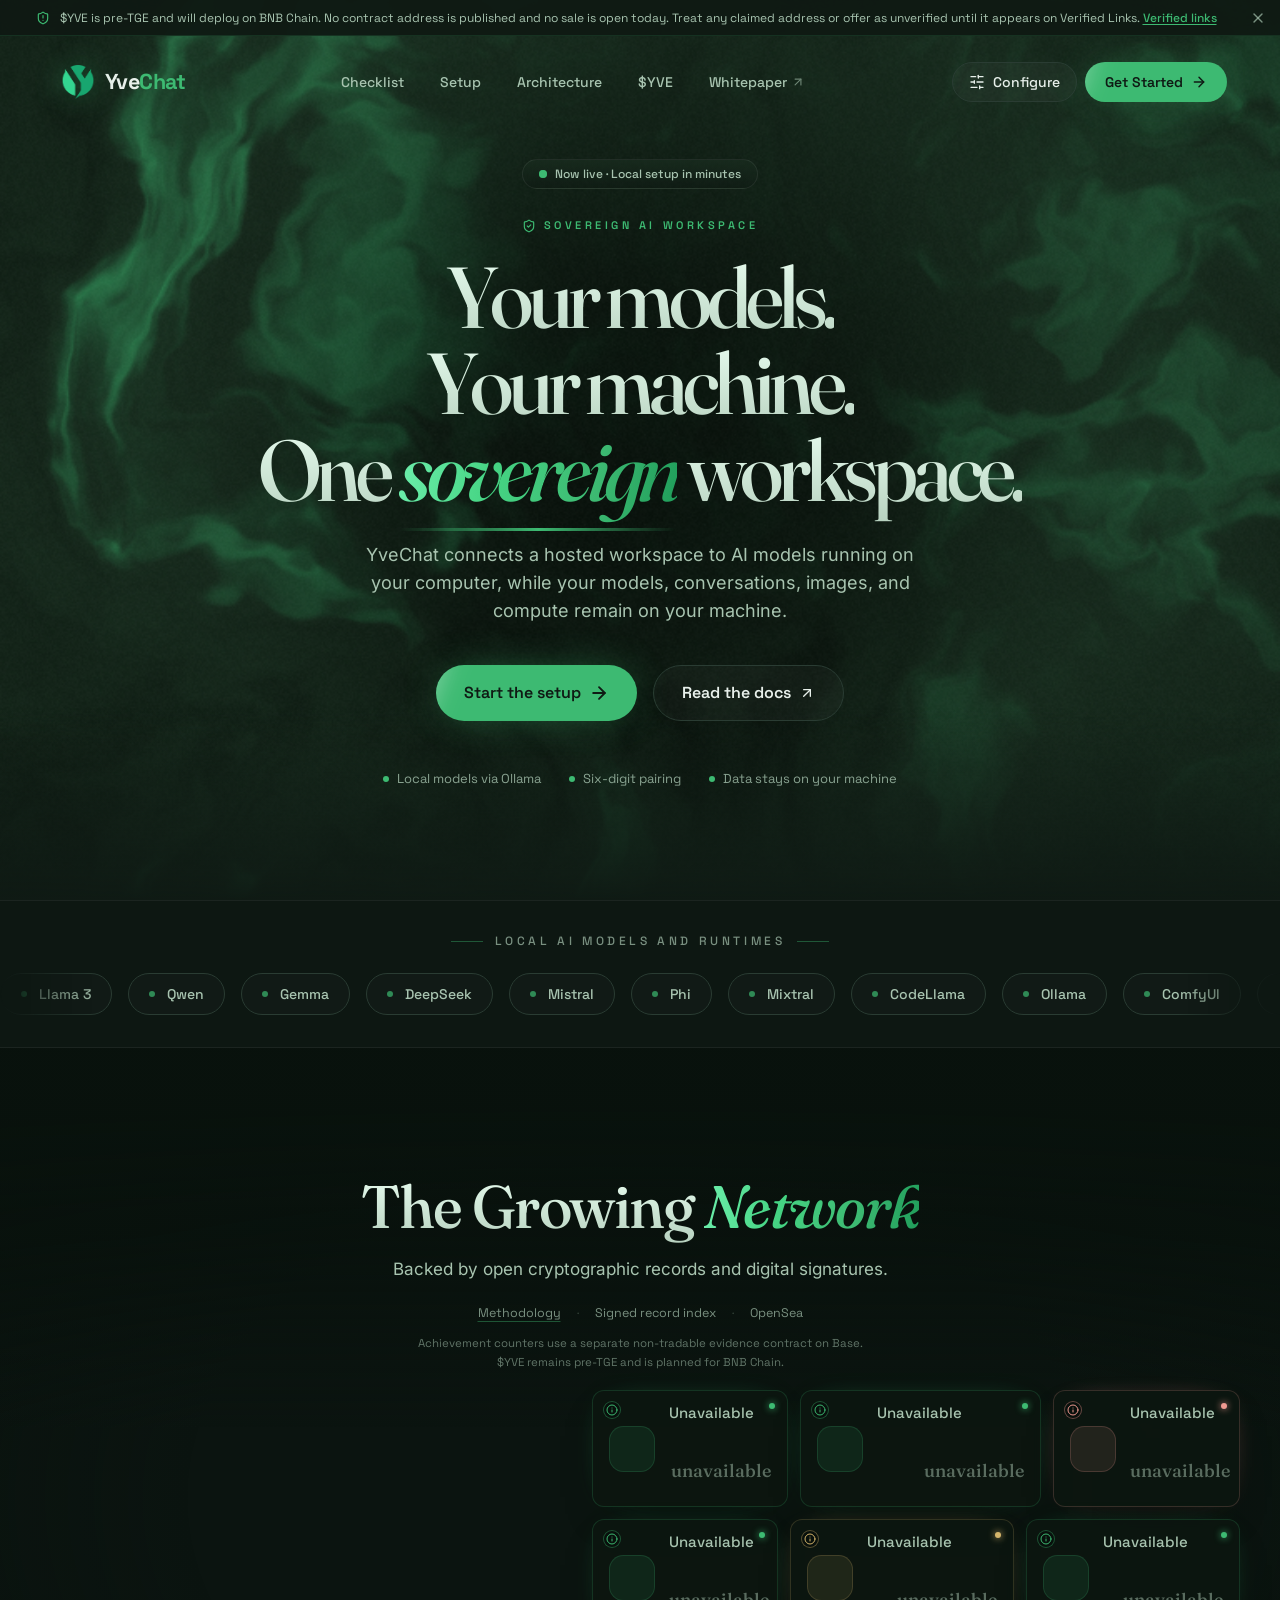
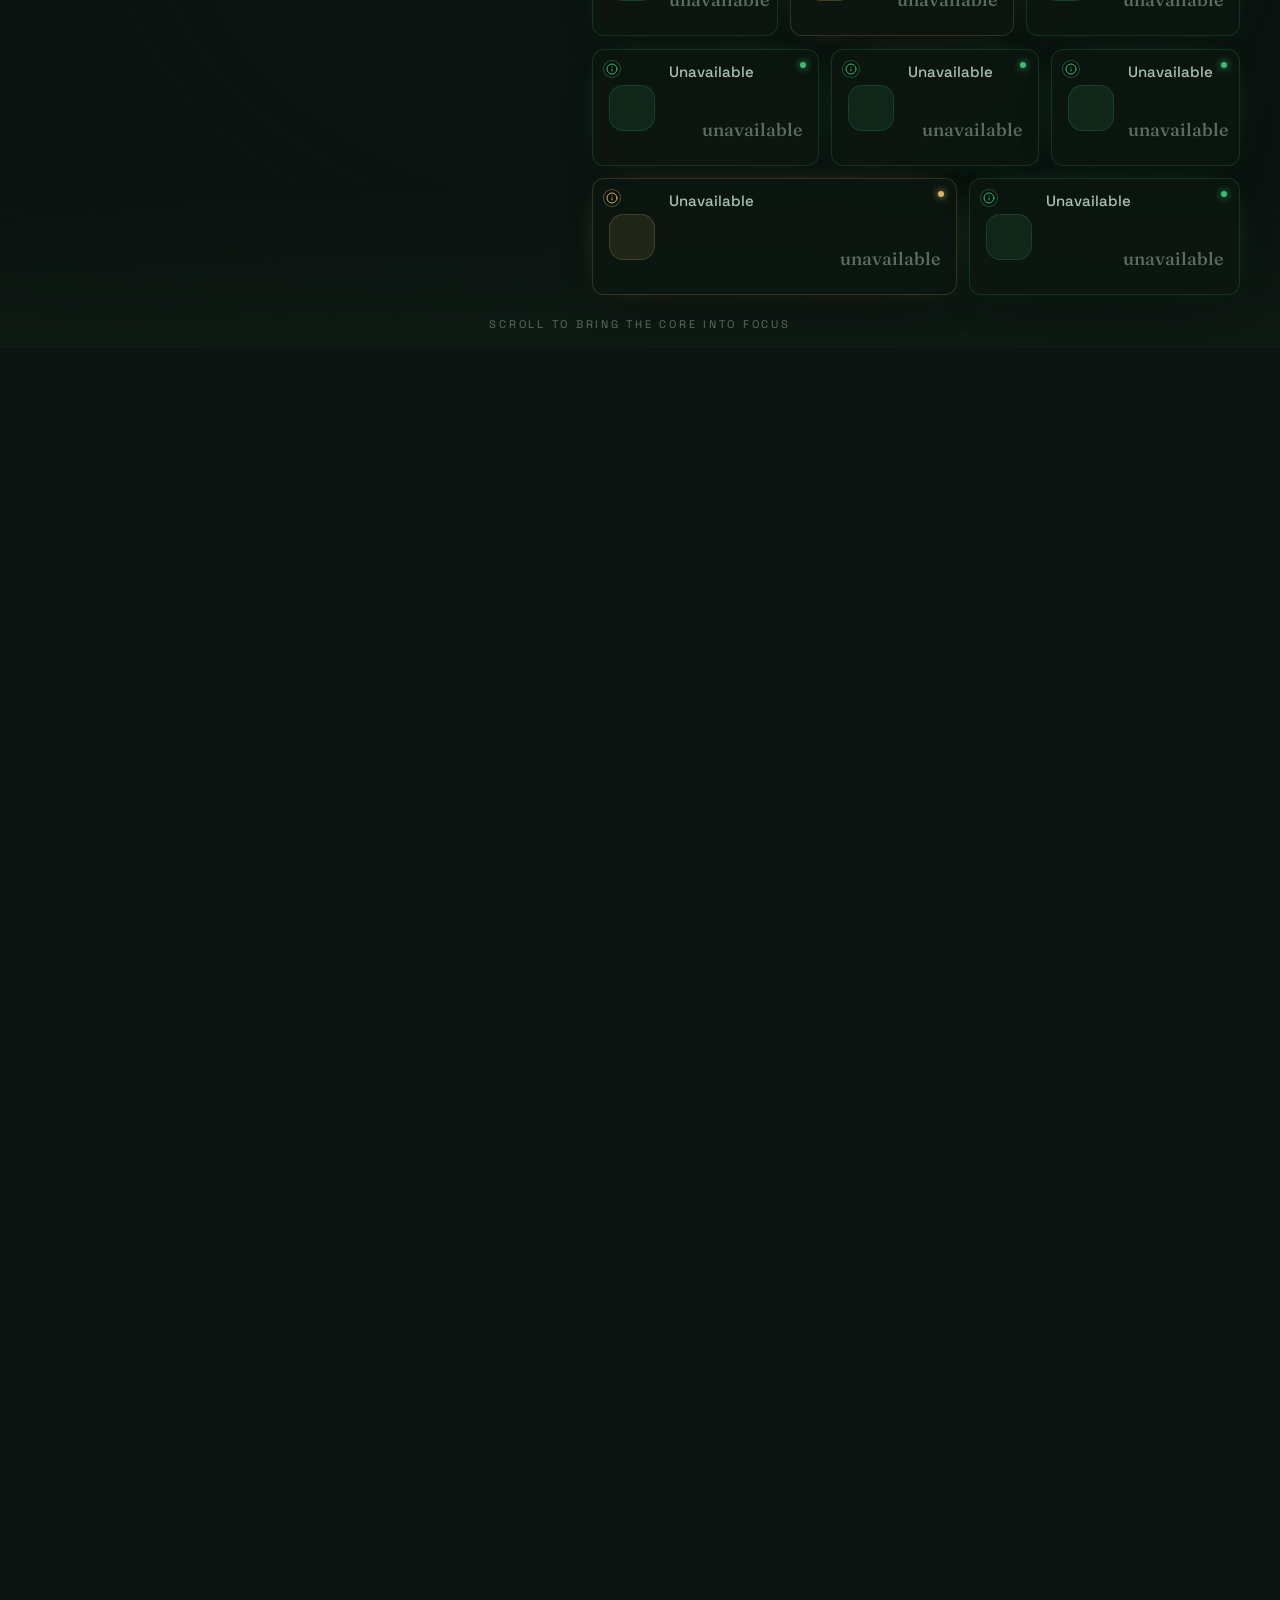
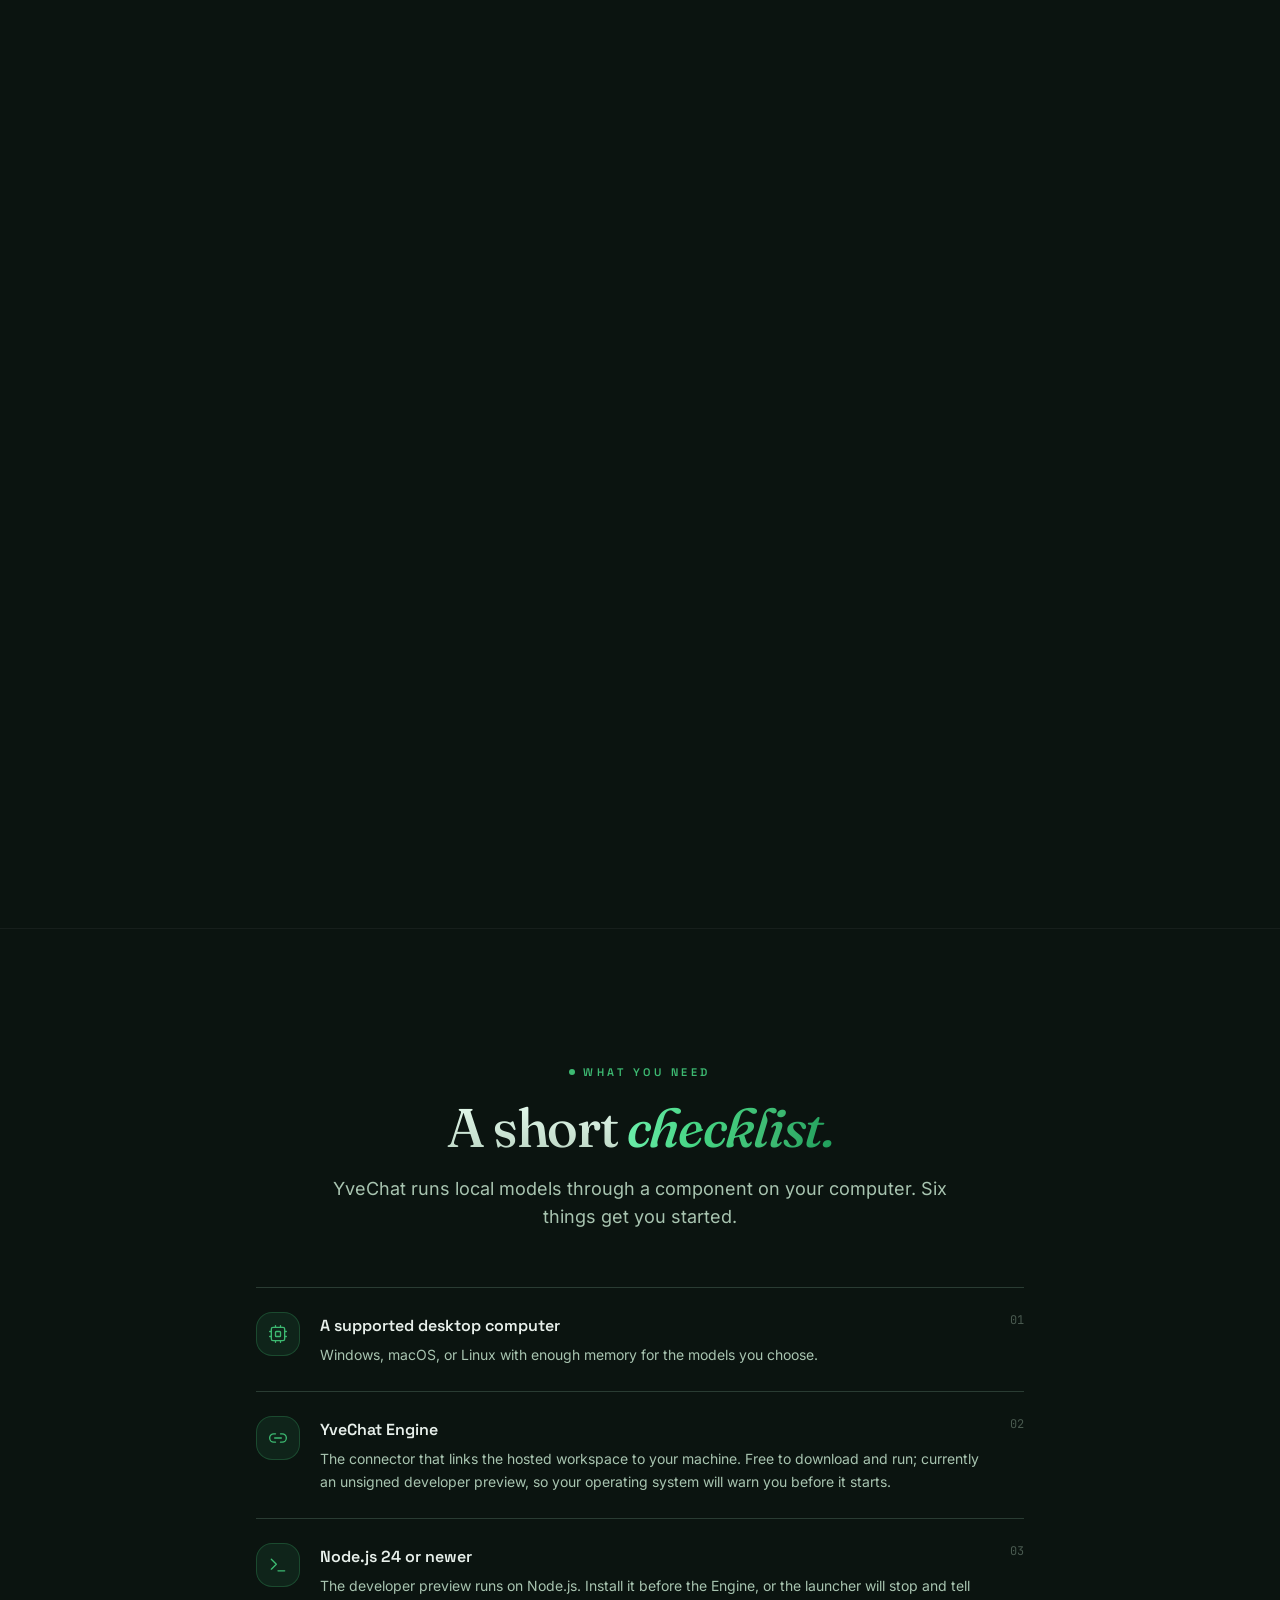
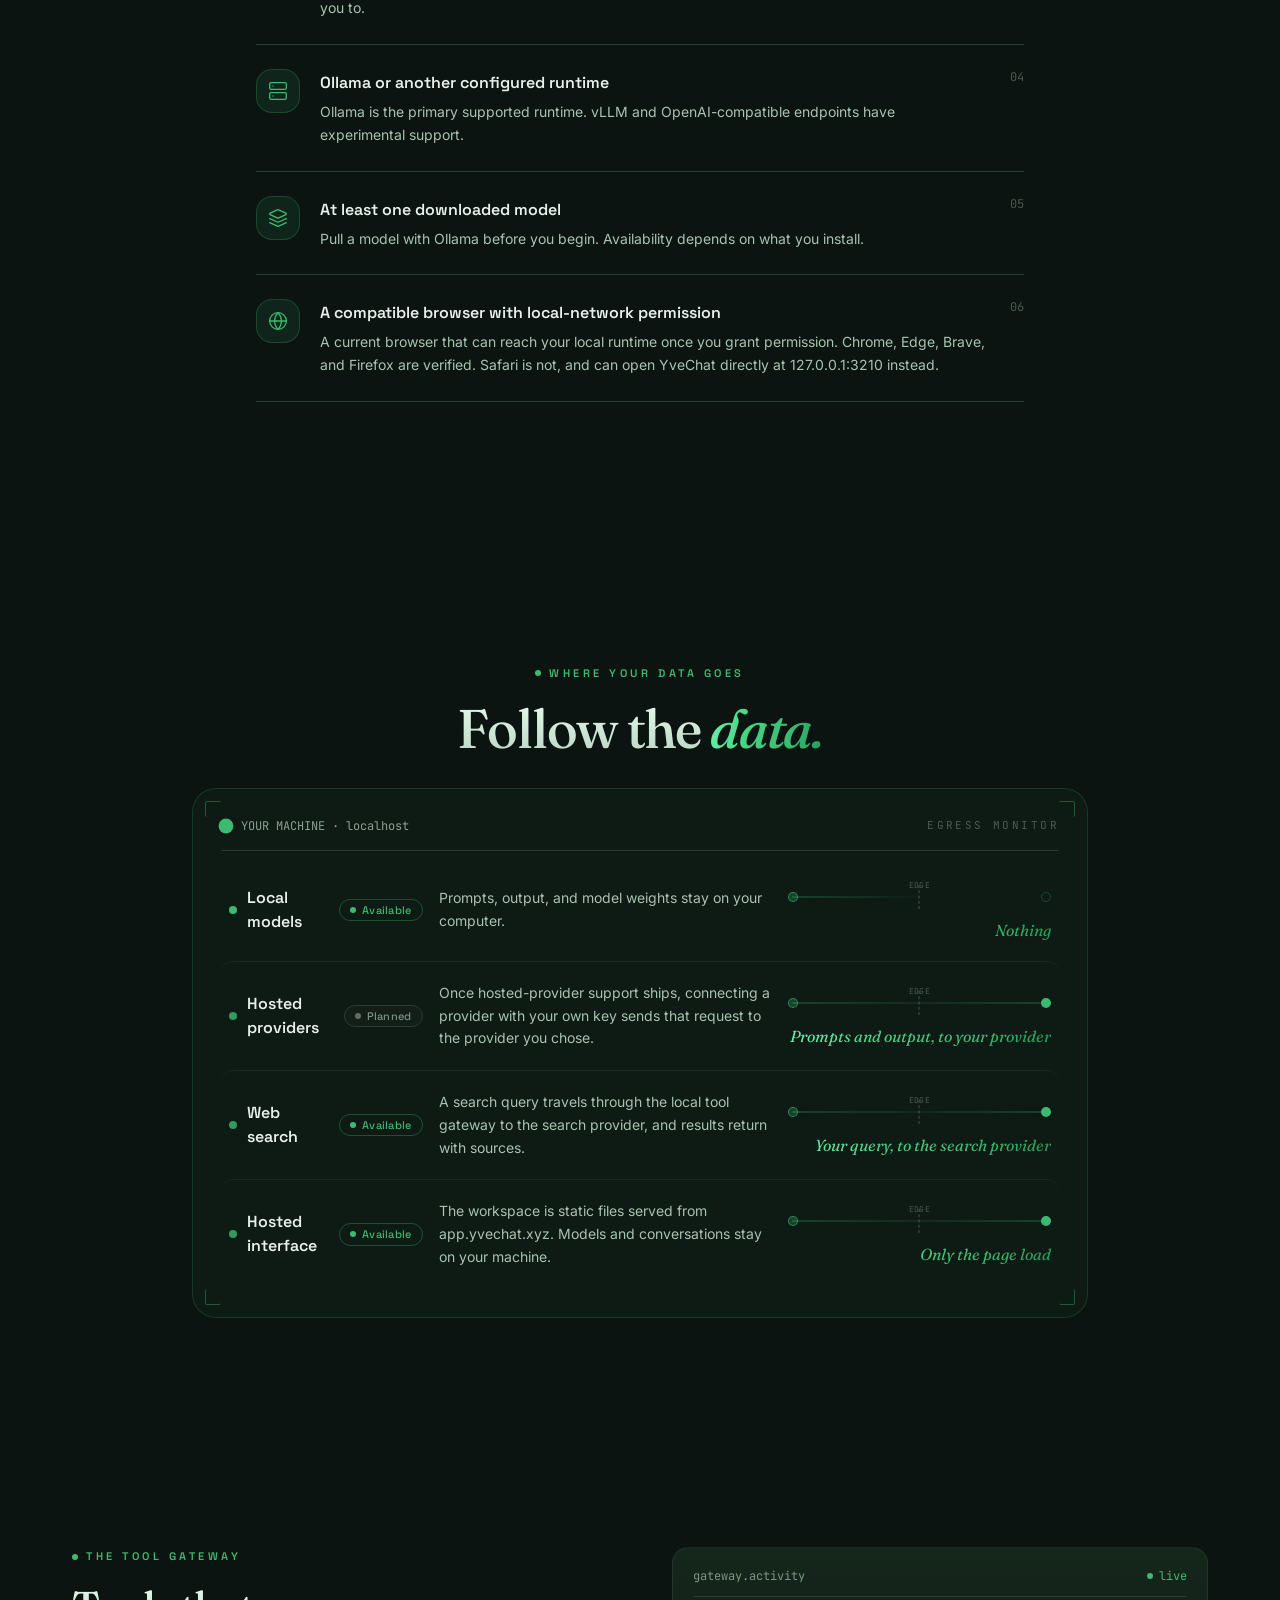
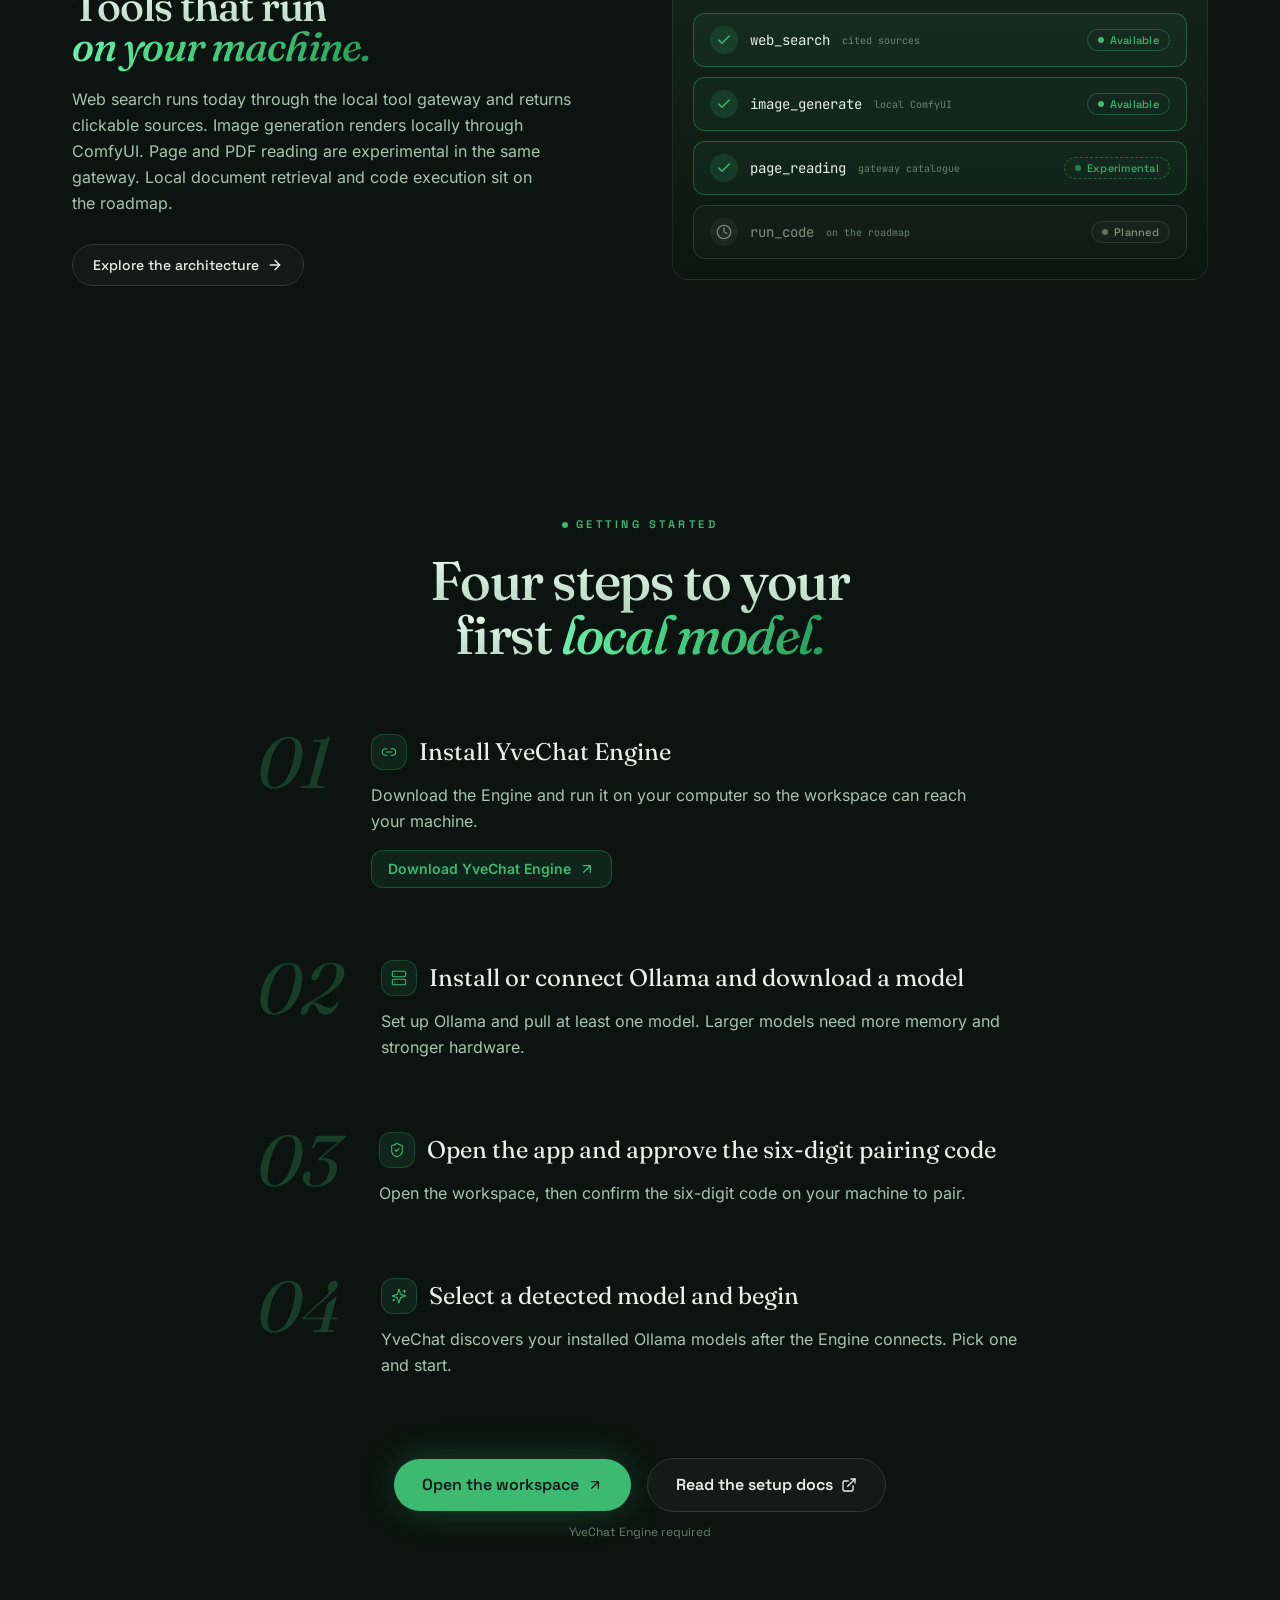
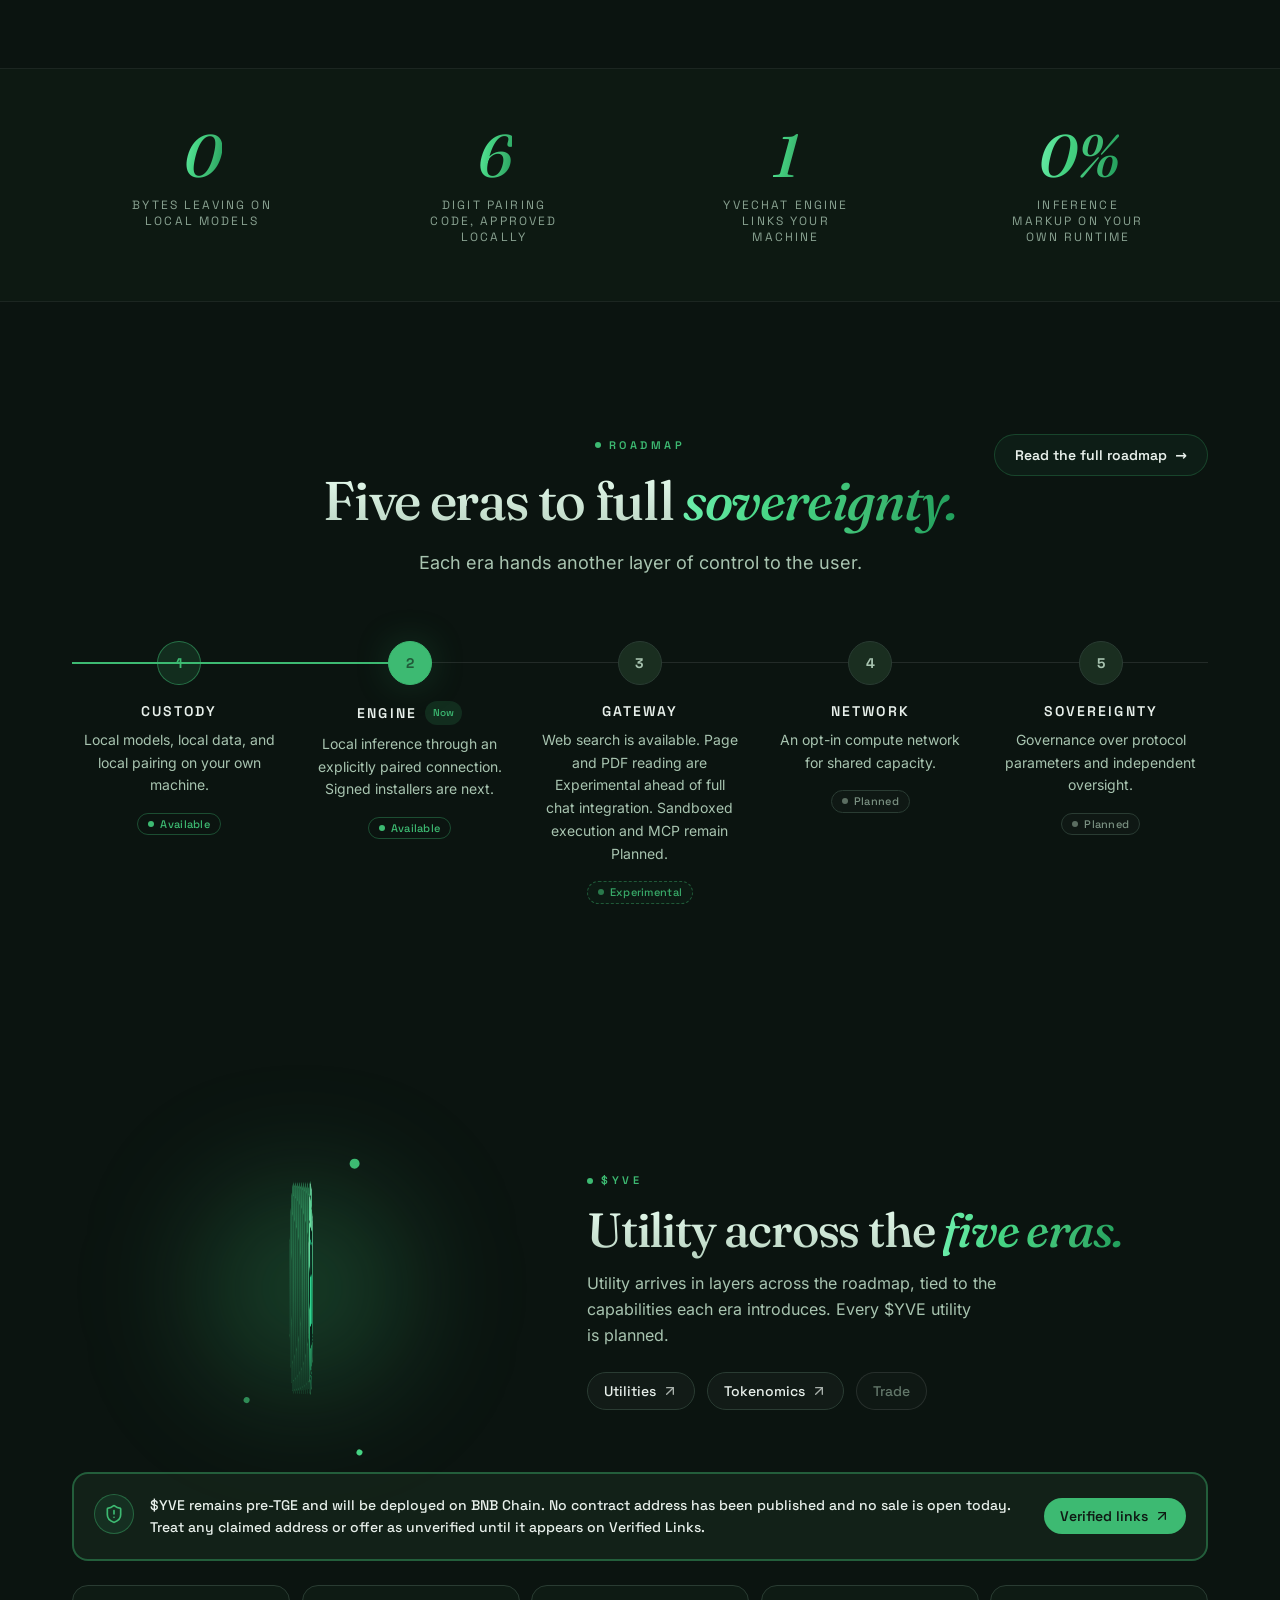
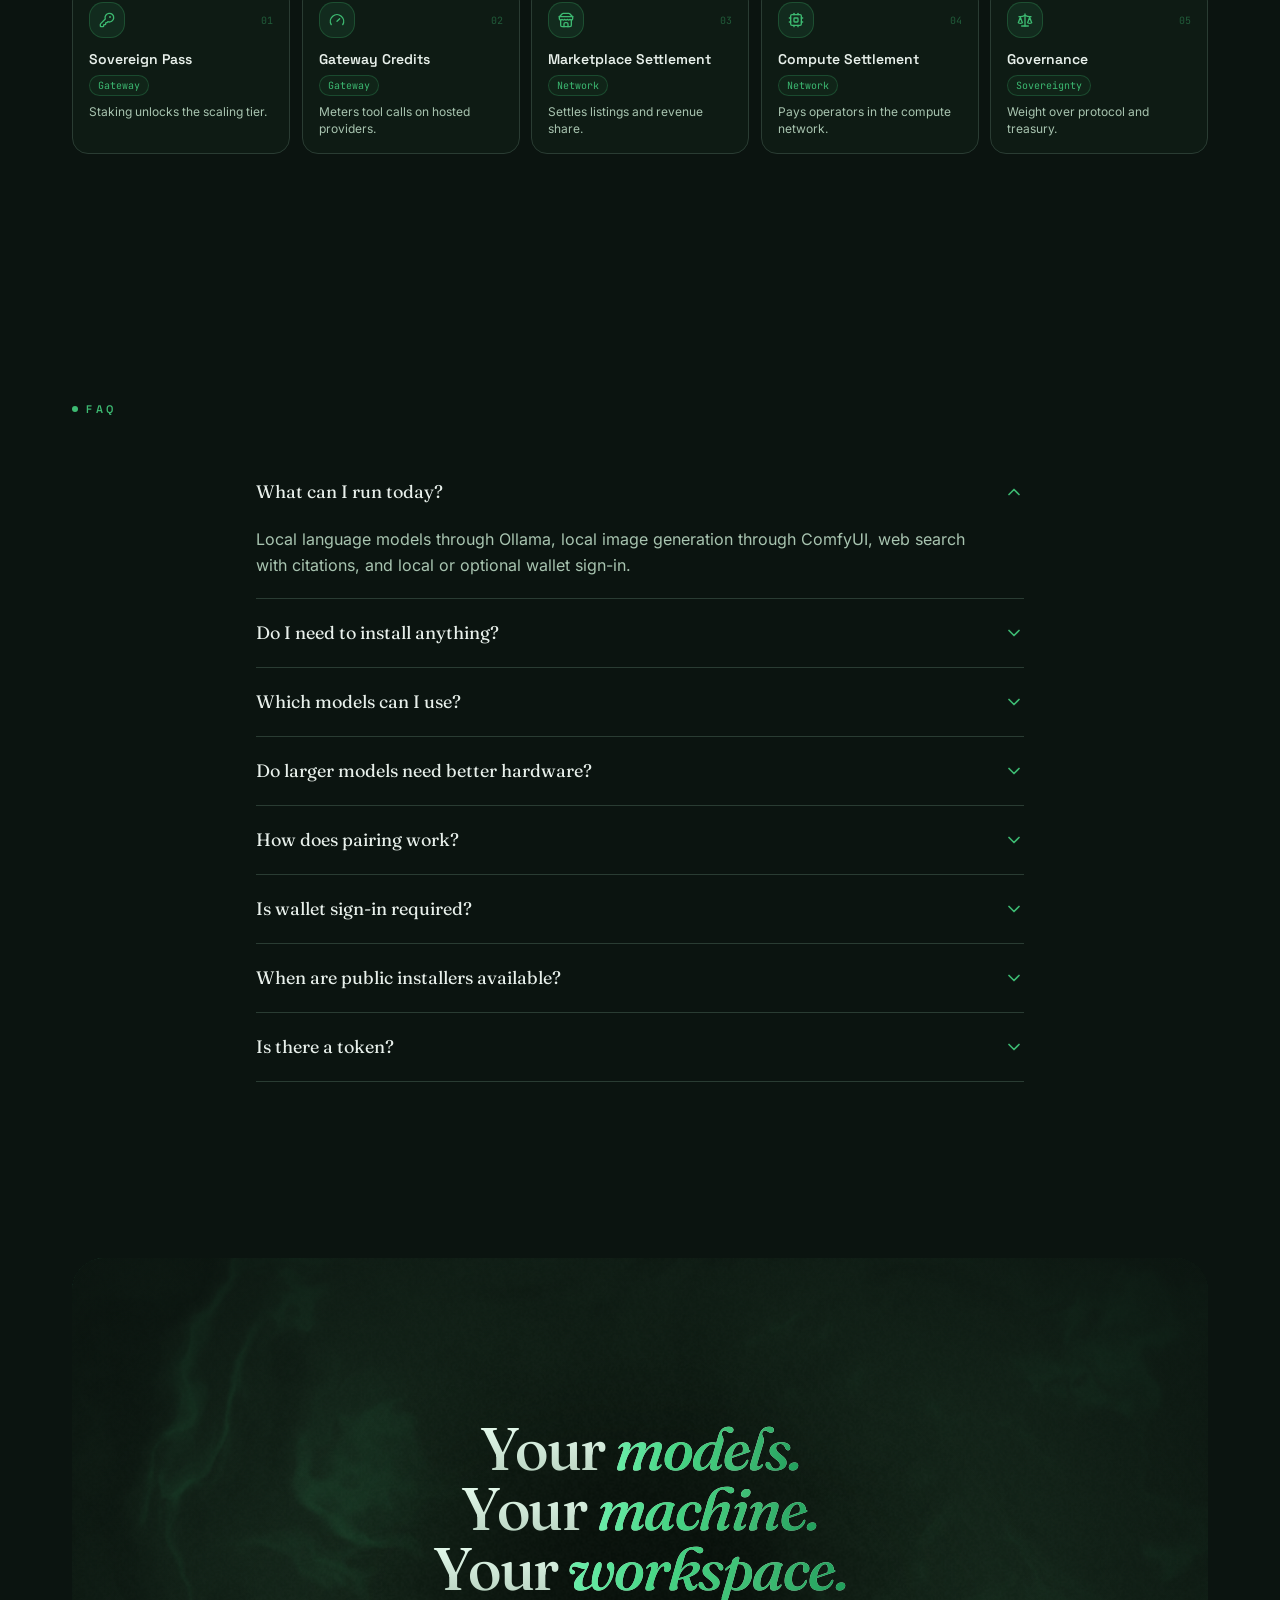
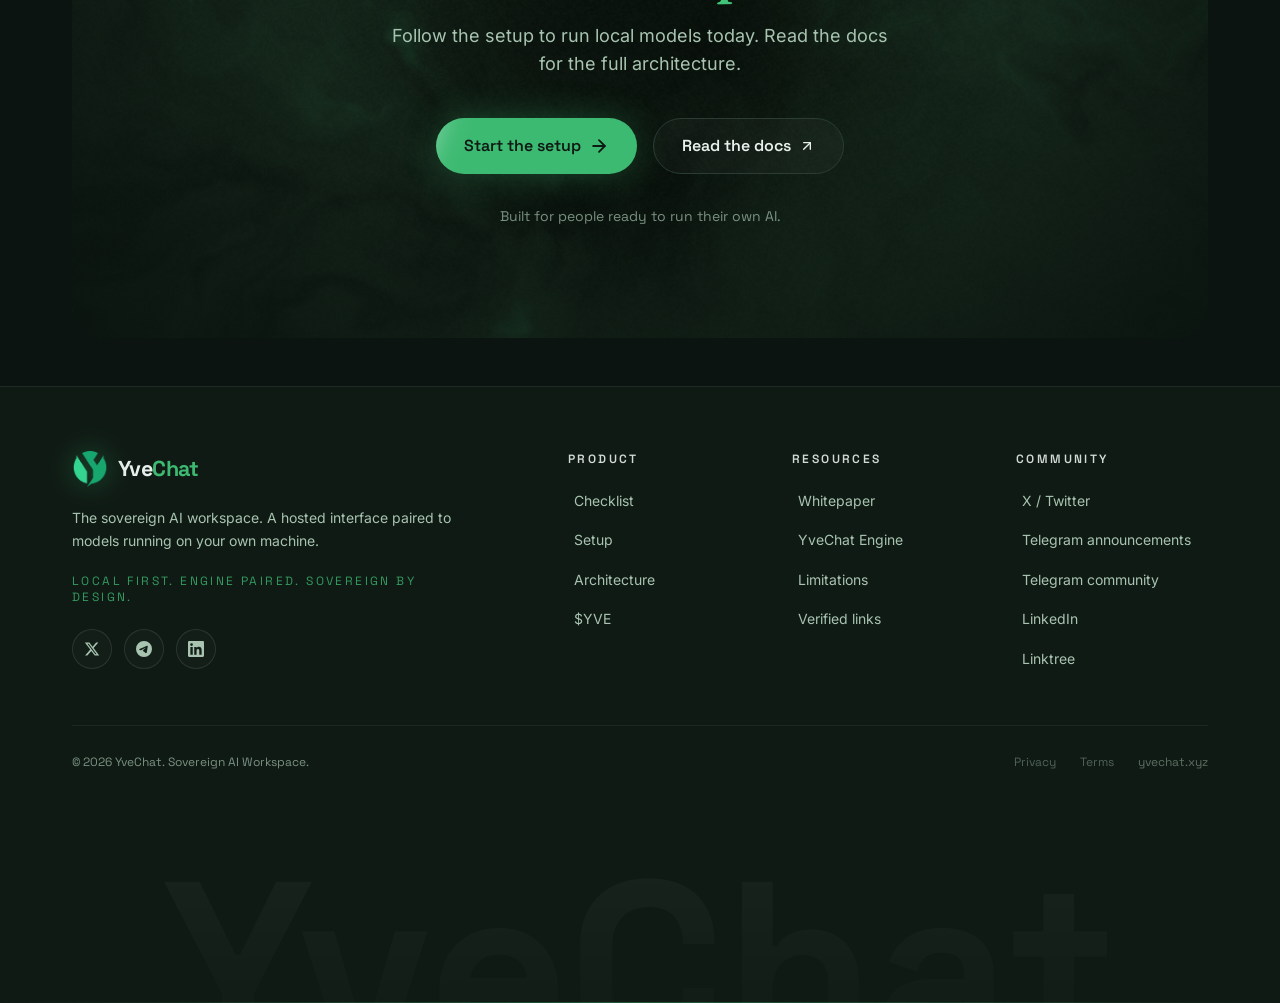
==== commit 9bed1fb2: "Deploying to main from @ YveLabs/website@961ea5eef4c3cf9e07e11ff0b826364654505b91 🚀" ====
--- a/index.html
+++ b/index.html
@@ -1 +1 @@
-<!DOCTYPE html><html lang="en" class="__variable_dd00e7 __variable_a8fa63 __variable_933a1b __variable_9bdcb5"><head><meta charSet="utf-8"/><meta name="viewport" content="width=device-width, initial-scale=1"/><link rel="preload" href="/_next/static/media/2f694256428bb6f5-s.p.woff2" as="font" crossorigin="" type="font/woff2"/><link rel="preload" href="/_next/static/media/5a0c43ffa288c21a-s.p.woff2" as="font" crossorigin="" type="font/woff2"/><link rel="preload" href="/_next/static/media/6c596dfcddeca1e9-s.p.woff2" as="font" crossorigin="" type="font/woff2"/><link rel="preload" href="/_next/static/media/a865edea076e0166-s.p.woff2" as="font" crossorigin="" type="font/woff2"/><link rel="preload" href="/_next/static/media/ee130f78dcd136da-s.p.woff2" as="font" crossorigin="" type="font/woff2"/><link rel="preload" as="image" href="/brand/logo-icon.png" fetchPriority="high"/><link rel="stylesheet" href="/_next/static/css/855e929f14b67a5c.css" data-precedence="next"/><link rel="preload" as="script" fetchPriority="low" href="/_next/static/chunks/webpack-f34954e27d12f260.js"/><script src="/_next/static/chunks/fd9d1056-100951c4eccbb55e.js" async=""></script><script src="/_next/static/chunks/117-dcf930ebe9fe9a2b.js" async=""></script><script src="/_next/static/chunks/main-app-b934a466144a342c.js" async=""></script><script src="/_next/static/chunks/741-a06e4aa63237c504.js" async=""></script><script src="/_next/static/chunks/242-c06cdaa6de5f7214.js" async=""></script><script src="/_next/static/chunks/122-0e259afd3b143648.js" async=""></script><script src="/_next/static/chunks/2-0fb850143ef276fe.js" async=""></script><script src="/_next/static/chunks/app/page-25063ec564c92349.js" async=""></script><script src="/_next/static/chunks/696-93dc732d5e31dea6.js" async=""></script><script src="/_next/static/chunks/app/layout-a09bf1eb88fac52f.js" async=""></script><meta name="theme-color" content="#0F1A14"/><title>YveChat · Sovereign AI Workspace</title><meta name="description" content="YveChat connects a hosted workspace to AI models running on your computer, while your models, conversations, images, and compute remain on your machine."/><meta name="keywords" content="sovereign AI,web3 AI workspace,self-hosted AI,BYOK,wallet login,self-custody AI,local AI,Ollama"/><meta property="og:title" content="YveChat · Sovereign AI Workspace"/><meta property="og:description" content="YveChat connects a hosted workspace to AI models running on your computer, while your models, conversations, images, and compute remain on your machine."/><meta property="og:url" content="https://yvechat.xyz"/><meta property="og:site_name" content="YveChat"/><meta property="og:type" content="website"/><meta name="twitter:card" content="summary_large_image"/><meta name="twitter:title" content="YveChat · Sovereign AI Workspace"/><meta name="twitter:description" content="YveChat connects a hosted workspace to AI models running on your computer, while your models, conversations, images, and compute remain on your machine."/><link rel="icon" href="/favicon.png"/><link rel="apple-touch-icon" href="/favicon.png"/><meta name="next-size-adjust"/><script src="/_next/static/chunks/polyfills-42372ed130431b0a.js" noModule=""></script></head><body class="relative min-h-screen antialiased"><script type="importmap">{"imports":{"three":"https://esm.sh/three@0.160.1","three/addons/":"https://esm.sh/three@0.160.1/examples/jsm/"}}</script><div aria-hidden="true" class="pointer-events-none fixed left-0 top-0 z-[1] h-[440px] w-[440px] rounded-full opacity-0 mix-blend-screen transition-opacity duration-500" style="background:radial-gradient(circle, rgba(61,186,114,0.05) 0%, rgba(61,186,114,0) 62%)"></div><header style="top:var(--banner-h, 0px)" class="fixed inset-x-0 z-50 flex justify-center px-4 pt-4 transition-[top] duration-300"><nav class="flex w-full max-w-[1200px] items-center justify-between rounded-full px-3 py-2 transition-all duration-500 border border-transparent bg-transparent"><a href="/" class="rounded-full px-2 py-1 transition-opacity hover:opacity-90"><span class="flex items-center gap-2.5"><img alt="YveChat" fetchPriority="high" width="34" height="34" decoding="async" data-nimg="1" class="select-none drop-shadow-[0_0_14px_rgba(61,186,114,0.45)]" style="color:transparent" src="/brand/logo-icon.png"/><span class="font-grotesk text-[1.35rem] font-bold tracking-tight text-mist">Yve<span class="text-green">Chat</span></span></span></a><div class="hidden items-center gap-1 md:flex"><a href="/#requirements" class="group relative flex items-center gap-1 rounded-full px-4 py-2 font-grotesk text-sm font-medium text-sage transition-colors hover:text-mist">Checklist<span class="absolute inset-x-4 bottom-1 h-px origin-left scale-x-0 bg-green/70 transition-transform duration-300 group-hover:scale-x-100"></span></a><a href="/#start" class="group relative flex items-center gap-1 rounded-full px-4 py-2 font-grotesk text-sm font-medium text-sage transition-colors hover:text-mist">Setup<span class="absolute inset-x-4 bottom-1 h-px origin-left scale-x-0 bg-green/70 transition-transform duration-300 group-hover:scale-x-100"></span></a><a href="/architecture" class="group relative flex items-center gap-1 rounded-full px-4 py-2 font-grotesk text-sm font-medium text-sage transition-colors hover:text-mist">Architecture<span class="absolute inset-x-4 bottom-1 h-px origin-left scale-x-0 bg-green/70 transition-transform duration-300 group-hover:scale-x-100"></span></a><a href="/#yve" class="group relative flex items-center gap-1 rounded-full px-4 py-2 font-grotesk text-sm font-medium text-sage transition-colors hover:text-mist">$YVE<span class="absolute inset-x-4 bottom-1 h-px origin-left scale-x-0 bg-green/70 transition-transform duration-300 group-hover:scale-x-100"></span></a><a href="https://yvechat.gitbook.io/wp" target="_blank" rel="noreferrer" class="group relative flex items-center gap-1 rounded-full px-4 py-2 font-grotesk text-sm font-medium text-sage transition-colors hover:text-mist">Whitepaper<svg xmlns="http://www.w3.org/2000/svg" width="24" height="24" viewBox="0 0 24 24" fill="none" stroke="currentColor" stroke-width="2" stroke-linecap="round" stroke-linejoin="round" class="lucide lucide-arrow-up-right h-3.5 w-3.5 opacity-60 transition-transform duration-300 group-hover:-translate-y-0.5 group-hover:translate-x-0.5"><path d="M7 7h10v10"></path><path d="M7 17 17 7"></path></svg><span class="absolute inset-x-4 bottom-1 h-px origin-left scale-x-0 bg-green/70 transition-transform duration-300 group-hover:scale-x-100"></span></a></div><div class="flex items-center gap-2"><button type="button" aria-label="Configure your stack" class="relative hidden h-10 items-center gap-2 rounded-full border border-white/12 bg-white/[0.03] px-4 font-grotesk text-sm font-medium text-mist transition-colors hover:border-green/50 hover:text-white lg:inline-flex"><svg xmlns="http://www.w3.org/2000/svg" width="24" height="24" viewBox="0 0 24 24" fill="none" stroke="currentColor" stroke-width="2" stroke-linecap="round" stroke-linejoin="round" class="lucide lucide-sliders-horizontal h-4 w-4"><line x1="21" x2="14" y1="4" y2="4"></line><line x1="10" x2="3" y1="4" y2="4"></line><line x1="21" x2="12" y1="12" y2="12"></line><line x1="8" x2="3" y1="12" y2="12"></line><line x1="21" x2="16" y1="20" y2="20"></line><line x1="12" x2="3" y1="20" y2="20"></line><line x1="14" x2="14" y1="2" y2="6"></line><line x1="8" x2="8" y1="10" y2="14"></line><line x1="16" x2="16" y1="18" y2="22"></line></svg>Configure</button><div class="hidden md:block"><a href="/#start" class="group relative inline-flex items-center justify-center gap-2 overflow-hidden rounded-full font-grotesk font-semibold text-night transition-all duration-300 bg-green shadow-glow hover:shadow-glow-lg h-10 px-5 text-sm"><span class="pointer-events-none absolute inset-0 overflow-hidden rounded-full"><span class="absolute -inset-y-2 -left-1/2 w-1/2 skew-x-[-20deg] bg-white/30 blur-md transition-transform duration-700 group-hover:translate-x-[280%]"></span></span><span class="relative">Get Started</span><svg xmlns="http://www.w3.org/2000/svg" width="24" height="24" viewBox="0 0 24 24" fill="none" stroke="currentColor" stroke-width="2.2" stroke-linecap="round" stroke-linejoin="round" class="lucide lucide-arrow-right relative transition-transform duration-300 group-hover:translate-x-0.5 h-4 w-4"><path d="M5 12h14"></path><path d="m12 5 7 7-7 7"></path></svg></a></div><button type="button" aria-label="Toggle menu" class="flex h-10 w-10 items-center justify-center rounded-full border border-white/10 bg-white/[0.03] text-mist md:hidden"><svg xmlns="http://www.w3.org/2000/svg" width="24" height="24" viewBox="0 0 24 24" fill="none" stroke="currentColor" stroke-width="2" stroke-linecap="round" stroke-linejoin="round" class="lucide lucide-menu h-5 w-5"><line x1="4" x2="20" y1="12" y2="12"></line><line x1="4" x2="20" y1="6" y2="6"></line><line x1="4" x2="20" y1="18" y2="18"></line></svg></button></div></nav></header><main class="relative"><section id="top" class="relative flex min-h-[100svh] flex-col items-center justify-center overflow-hidden pt-28 pb-16"><div class="absolute inset-0"><canvas aria-hidden="true" class="aurora-fallback h-full w-full"></canvas></div><div class="pointer-events-none absolute inset-0 bg-grid bg-grid-fade opacity-[0.28]"></div><div class="grain pointer-events-none absolute inset-0 opacity-[0.05] mix-blend-soft-light"></div><div class="pointer-events-none absolute inset-x-0 bottom-0 h-48 bg-gradient-to-b from-transparent to-night"></div><div class="section-shell relative z-10 flex flex-col items-center text-center"><div style="opacity:0;filter:blur(8px);transform:translateY(24px)"><span class="glass inline-flex items-center gap-2 rounded-full px-4 py-1.5 font-grotesk text-xs font-medium text-sage"><span class="relative flex h-2 w-2"><span class="absolute inline-flex h-full w-full animate-ping rounded-full bg-green opacity-60"></span><span class="relative inline-flex h-2 w-2 rounded-full bg-green"></span></span>Now live · Local setup in minutes</span></div><p class="eyebrow mt-7" style="opacity:0;filter:blur(8px);transform:translateY(24px)"><svg xmlns="http://www.w3.org/2000/svg" width="24" height="24" viewBox="0 0 24 24" fill="none" stroke="currentColor" stroke-width="2" stroke-linecap="round" stroke-linejoin="round" class="lucide lucide-shield-check h-3.5 w-3.5"><path d="M20 13c0 5-3.5 7.5-7.66 8.95a1 1 0 0 1-.67-.01C7.5 20.5 4 18 4 13V6a1 1 0 0 1 1-1c2 0 4.5-1.2 6.24-2.72a1.17 1.17 0 0 1 1.52 0C14.51 3.81 17 5 19 5a1 1 0 0 1 1 1z"></path><path d="m9 12 2 2 4-4"></path></svg>Sovereign AI Workspace</p><h1 class="mt-5 max-w-[15ch] font-display text-5xl font-medium leading-[0.98] tracking-tightest text-balance sm:text-6xl md:text-7xl lg:text-[5.4rem]" style="opacity:0;filter:blur(8px);transform:translateY(24px)"><span class="text-gradient-soft">Your models. Your machine.</span><br/><span class="text-gradient-soft">One<!-- --> </span><span class="relative italic text-gradient">sovereign<span class="absolute -bottom-2 left-0 h-[3px] w-full rounded-full bg-gradient-to-r from-green-glow/0 via-green to-green-glow/0"></span></span><span class="text-gradient-soft"> <!-- -->workspace.</span></h1><p class="mt-7 max-w-[52ch] text-pretty text-base leading-relaxed text-sage md:text-lg" style="opacity:0;filter:blur(8px);transform:translateY(24px)">YveChat connects a hosted workspace to AI models running on your computer, while your models, conversations, images, and compute remain on your machine.</p><div class="mt-10 flex flex-col items-center gap-4 sm:flex-row" style="opacity:0;filter:blur(8px);transform:translateY(24px)"><div style="transform:none"><a href="#start" class="group relative inline-flex h-14 items-center justify-center gap-2 overflow-hidden rounded-full bg-green px-7 font-grotesk text-base font-semibold text-night shadow-glow transition-all duration-300 hover:shadow-glow-lg"><span class="pointer-events-none absolute inset-0 overflow-hidden rounded-full"><span class="absolute -inset-y-2 -left-1/2 w-1/2 skew-x-[-20deg] bg-white/30 blur-md transition-transform duration-700 group-hover:translate-x-[280%]"></span></span><span class="relative">Start the setup</span><svg xmlns="http://www.w3.org/2000/svg" width="24" height="24" viewBox="0 0 24 24" fill="none" stroke="currentColor" stroke-width="2.2" stroke-linecap="round" stroke-linejoin="round" class="lucide lucide-arrow-right relative h-5 w-5 transition-transform duration-300 group-hover:translate-x-0.5"><path d="M5 12h14"></path><path d="m12 5 7 7-7 7"></path></svg></a></div><div style="transform:none"><a href="https://yvechat.gitbook.io/wp" target="_blank" rel="noreferrer" class="group inline-flex h-14 items-center gap-2 rounded-full border border-white/12 bg-white/[0.03] px-7 font-grotesk text-base font-semibold text-mist transition-colors duration-300 hover:border-green/50 hover:text-white">Read the docs<svg xmlns="http://www.w3.org/2000/svg" width="24" height="24" viewBox="0 0 24 24" fill="none" stroke="currentColor" stroke-width="2" stroke-linecap="round" stroke-linejoin="round" class="lucide lucide-arrow-up-right h-4 w-4 transition-transform duration-300 group-hover:translate-x-0.5 group-hover:-translate-y-0.5"><path d="M7 7h10v10"></path><path d="M7 17 17 7"></path></svg></a></div></div><ul class="mt-12 flex flex-wrap items-center justify-center gap-x-7 gap-y-3 font-grotesk text-[13px] text-sage/80" style="opacity:0;filter:blur(8px);transform:translateY(24px)"><li class="flex items-center gap-2"><span class="h-1.5 w-1.5 rounded-full bg-green"></span>Local models via Ollama</li><li class="flex items-center gap-2"><span class="h-1.5 w-1.5 rounded-full bg-green"></span>Six-digit pairing</li><li class="flex items-center gap-2"><span class="h-1.5 w-1.5 rounded-full bg-green"></span>Data stays on your machine</li></ul></div></section><section aria-label="Local AI models and runtimes" class="relative border-y border-white/[0.06] bg-night/60 py-8"><div class="section-shell mb-6 flex items-center justify-center gap-3 text-center"><span class="h-px w-8 bg-green/40"></span><p class="font-grotesk text-xs font-medium uppercase tracking-[0.3em] text-sage/70">Local AI models and runtimes</p><span class="h-px w-8 bg-green/40"></span></div><div class="mask-fade-x overflow-hidden" style="--marquee-duration:38s"><div class="flex w-max items-center gap-4"><div class="flex shrink-0 items-center gap-4 animate-marquee"><span class="group flex items-center gap-3 rounded-full border border-white/8 bg-white/[0.02] px-5 py-2.5 font-grotesk text-sm font-medium text-sage transition-colors hover:border-green/40 hover:text-mist"><span class="h-1.5 w-1.5 rounded-full bg-green/70 transition-colors group-hover:bg-green-glow"></span>Llama 3</span><span class="group flex items-center gap-3 rounded-full border border-white/8 bg-white/[0.02] px-5 py-2.5 font-grotesk text-sm font-medium text-sage transition-colors hover:border-green/40 hover:text-mist"><span class="h-1.5 w-1.5 rounded-full bg-green/70 transition-colors group-hover:bg-green-glow"></span>Qwen</span><span class="group flex items-center gap-3 rounded-full border border-white/8 bg-white/[0.02] px-5 py-2.5 font-grotesk text-sm font-medium text-sage transition-colors hover:border-green/40 hover:text-mist"><span class="h-1.5 w-1.5 rounded-full bg-green/70 transition-colors group-hover:bg-green-glow"></span>Gemma</span><span class="group flex items-center gap-3 rounded-full border border-white/8 bg-white/[0.02] px-5 py-2.5 font-grotesk text-sm font-medium text-sage transition-colors hover:border-green/40 hover:text-mist"><span class="h-1.5 w-1.5 rounded-full bg-green/70 transition-colors group-hover:bg-green-glow"></span>DeepSeek</span><span class="group flex items-center gap-3 rounded-full border border-white/8 bg-white/[0.02] px-5 py-2.5 font-grotesk text-sm font-medium text-sage transition-colors hover:border-green/40 hover:text-mist"><span class="h-1.5 w-1.5 rounded-full bg-green/70 transition-colors group-hover:bg-green-glow"></span>Mistral</span><span class="group flex items-center gap-3 rounded-full border border-white/8 bg-white/[0.02] px-5 py-2.5 font-grotesk text-sm font-medium text-sage transition-colors hover:border-green/40 hover:text-mist"><span class="h-1.5 w-1.5 rounded-full bg-green/70 transition-colors group-hover:bg-green-glow"></span>Phi</span><span class="group flex items-center gap-3 rounded-full border border-white/8 bg-white/[0.02] px-5 py-2.5 font-grotesk text-sm font-medium text-sage transition-colors hover:border-green/40 hover:text-mist"><span class="h-1.5 w-1.5 rounded-full bg-green/70 transition-colors group-hover:bg-green-glow"></span>Mixtral</span><span class="group flex items-center gap-3 rounded-full border border-white/8 bg-white/[0.02] px-5 py-2.5 font-grotesk text-sm font-medium text-sage transition-colors hover:border-green/40 hover:text-mist"><span class="h-1.5 w-1.5 rounded-full bg-green/70 transition-colors group-hover:bg-green-glow"></span>CodeLlama</span><span class="group flex items-center gap-3 rounded-full border border-white/8 bg-white/[0.02] px-5 py-2.5 font-grotesk text-sm font-medium text-sage transition-colors hover:border-green/40 hover:text-mist"><span class="h-1.5 w-1.5 rounded-full bg-green/70 transition-colors group-hover:bg-green-glow"></span>Ollama</span><span class="group flex items-center gap-3 rounded-full border border-white/8 bg-white/[0.02] px-5 py-2.5 font-grotesk text-sm font-medium text-sage transition-colors hover:border-green/40 hover:text-mist"><span class="h-1.5 w-1.5 rounded-full bg-green/70 transition-colors group-hover:bg-green-glow"></span>ComfyUI</span><span class="group flex items-center gap-3 rounded-full border border-white/8 bg-white/[0.02] px-5 py-2.5 font-grotesk text-sm font-medium text-sage transition-colors hover:border-green/40 hover:text-mist"><span class="h-1.5 w-1.5 rounded-full bg-green/70 transition-colors group-hover:bg-green-glow"></span>Llama 3</span><span class="group flex items-center gap-3 rounded-full border border-white/8 bg-white/[0.02] px-5 py-2.5 font-grotesk text-sm font-medium text-sage transition-colors hover:border-green/40 hover:text-mist"><span class="h-1.5 w-1.5 rounded-full bg-green/70 transition-colors group-hover:bg-green-glow"></span>Qwen</span><span class="group flex items-center gap-3 rounded-full border border-white/8 bg-white/[0.02] px-5 py-2.5 font-grotesk text-sm font-medium text-sage transition-colors hover:border-green/40 hover:text-mist"><span class="h-1.5 w-1.5 rounded-full bg-green/70 transition-colors group-hover:bg-green-glow"></span>Gemma</span><span class="group flex items-center gap-3 rounded-full border border-white/8 bg-white/[0.02] px-5 py-2.5 font-grotesk text-sm font-medium text-sage transition-colors hover:border-green/40 hover:text-mist"><span class="h-1.5 w-1.5 rounded-full bg-green/70 transition-colors group-hover:bg-green-glow"></span>DeepSeek</span><span class="group flex items-center gap-3 rounded-full border border-white/8 bg-white/[0.02] px-5 py-2.5 font-grotesk text-sm font-medium text-sage transition-colors hover:border-green/40 hover:text-mist"><span class="h-1.5 w-1.5 rounded-full bg-green/70 transition-colors group-hover:bg-green-glow"></span>Mistral</span><span class="group flex items-center gap-3 rounded-full border border-white/8 bg-white/[0.02] px-5 py-2.5 font-grotesk text-sm font-medium text-sage transition-colors hover:border-green/40 hover:text-mist"><span class="h-1.5 w-1.5 rounded-full bg-green/70 transition-colors group-hover:bg-green-glow"></span>Phi</span><span class="group flex items-center gap-3 rounded-full border border-white/8 bg-white/[0.02] px-5 py-2.5 font-grotesk text-sm font-medium text-sage transition-colors hover:border-green/40 hover:text-mist"><span class="h-1.5 w-1.5 rounded-full bg-green/70 transition-colors group-hover:bg-green-glow"></span>Mixtral</span><span class="group flex items-center gap-3 rounded-full border border-white/8 bg-white/[0.02] px-5 py-2.5 font-grotesk text-sm font-medium text-sage transition-colors hover:border-green/40 hover:text-mist"><span class="h-1.5 w-1.5 rounded-full bg-green/70 transition-colors group-hover:bg-green-glow"></span>CodeLlama</span><span class="group flex items-center gap-3 rounded-full border border-white/8 bg-white/[0.02] px-5 py-2.5 font-grotesk text-sm font-medium text-sage transition-colors hover:border-green/40 hover:text-mist"><span class="h-1.5 w-1.5 rounded-full bg-green/70 transition-colors group-hover:bg-green-glow"></span>Ollama</span><span class="group flex items-center gap-3 rounded-full border border-white/8 bg-white/[0.02] px-5 py-2.5 font-grotesk text-sm font-medium text-sage transition-colors hover:border-green/40 hover:text-mist"><span class="h-1.5 w-1.5 rounded-full bg-green/70 transition-colors group-hover:bg-green-glow"></span>ComfyUI</span></div></div></div></section><section id="achievements" class="relative h-[520vh]"><div class="sticky top-0 h-screen w-full overflow-hidden"><div class="absolute inset-0"><!--$!--><template data-dgst="BAILOUT_TO_CLIENT_SIDE_RENDERING"></template><!--/$--></div><div class="pointer-events-none absolute inset-0 bg-[radial-gradient(ellipse_80%_80%_at_50%_50%,transparent_44%,rgba(8,17,12,0.6)_100%)]"></div><div class="pointer-events-none absolute inset-x-0 top-0 h-40 bg-gradient-to-b from-night to-transparent"></div><div class="pointer-events-none absolute inset-x-0 bottom-0 h-40 bg-gradient-to-t from-night to-transparent"></div><div class="absolute inset-0 z-10 hidden md:block" style="opacity:1"><div class="pointer-events-none absolute inset-x-0 top-0 h-[380px] bg-gradient-to-b from-[rgba(8,17,12,0.96)] via-[rgba(8,17,12,0.7)] to-transparent"></div><div class="section-shell relative h-full"><div class="absolute inset-x-0 top-[128px] flex flex-col items-center px-6 text-center"><h2 class="pb-2 font-display text-5xl font-medium leading-[1.1] tracking-tight md:text-6xl"><span class="text-gradient-soft">The Growing </span><span class="italic text-gradient">Network</span></h2><p class="mt-3 max-w-[64ch] text-pretty text-base leading-relaxed text-sage md:text-[17px]">Backed by open cryptographic records and digital signatures.</p><div class="mt-5 flex items-center gap-4 font-grotesk text-[12.5px] text-sage/70"><a href="https://yvechat.gitbook.io/wp/res/method" target="_blank" rel="noreferrer" class="underline decoration-green/40 underline-offset-4 transition-colors hover:text-mist">Methodology</a><span class="text-sage/25">·</span><a href="https://amaranth-familiar-coyote-121.mypinata.cloud/ipfs/bafkreibryuww7lexldkeji2us576j5tz47noiroavaux3zza3tzujgob34" target="_blank" rel="noreferrer" class="transition-colors hover:text-mist">Signed record index</a><span class="text-sage/25">·</span><a href="https://opensea.io/collection/yvechat-achieve-stats" target="_blank" rel="noreferrer" class="transition-colors hover:text-mist">OpenSea</a></div><p class="mt-3 max-w-[64ch] text-pretty font-grotesk text-[11.5px] leading-relaxed text-sage/55">Achievement counters use a separate non-tradable evidence contract on Base. $YVE remains pre-TGE and is planned for BNB Chain.</p></div><div class="absolute bottom-[6%] left-[46%] right-0 top-[38%]"><div class="flex h-full flex-col gap-3"><div class="flex flex-1 gap-3"><div style="flex:1.1 1 0%;min-width:0"><div class="ach-float group relative flex h-full items-center gap-3.5 rounded-xl border bg-[rgba(13,23,17,0.82)] px-4 py-3 backdrop-blur-sm hover:z-30 focus-within:z-30" style="border-color:#3dba7230;box-shadow:0 18px 50px -28px rgba(0,0,0,0.85), 0 0 34px -24px #3dba72;animation-delay:0.8s"><div class="pointer-events-none absolute inset-0 overflow-hidden rounded-xl"></div><span class="absolute right-3 top-3 h-1.5 w-1.5 rounded-full" style="background:#3dba72;box-shadow:0 0 7px #3dba72"></span><span class="group/tip absolute left-2.5 top-2.5 z-30"><button type="button" aria-label="What this metric measures" class="flex h-[18px] w-[18px] items-center justify-center rounded-full border bg-[rgba(9,17,13,0.92)] backdrop-blur-sm transition-colors" style="border-color:#3dba7266;color:#3dba72"><svg xmlns="http://www.w3.org/2000/svg" width="24" height="24" viewBox="0 0 24 24" fill="none" stroke="currentColor" stroke-width="2" stroke-linecap="round" stroke-linejoin="round" class="lucide lucide-info h-3 w-3"><circle cx="12" cy="12" r="10"></circle><path d="M12 16v-4"></path><path d="M12 8h.01"></path></svg></button><span role="tooltip" class="pointer-events-none absolute left-0 top-[26px] z-50 w-[230px] max-w-[80vw] origin-top-left translate-y-1 scale-95 rounded-lg border border-white/10 bg-[rgba(9,17,13,0.98)] p-3 text-left font-grotesk text-[11.5px] font-normal leading-relaxed text-sage opacity-0 shadow-[0_20px_50px_-20px_rgba(0,0,0,0.9)] backdrop-blur-md transition duration-150 group-hover/tip:translate-y-0 group-hover/tip:scale-100 group-hover/tip:opacity-100 group-focus-within/tip:translate-y-0 group-focus-within/tip:scale-100 group-focus-within/tip:opacity-100" style="border-top:2px solid #3dba7280">Engine installations represented as available during the latest published day.</span></span><span class="shrink-0 rounded-lg" style="width:46px;height:46px;background:#3dba721a;border:1px solid #3dba7230"></span><div class="relative flex min-w-0 flex-1 flex-col justify-center"><span class="font-grotesk text-[15px] font-medium leading-snug text-sage">…</span><span class="mt-1.5 text-right font-display font-medium tabular-nums text-mist text-[2.7rem]"><span class="text-sage/40">—</span></span></div><div class="pointer-events-none absolute inset-x-0 bottom-0 flex items-center rounded-b-xl px-4 pb-2 pt-6 opacity-0 transition-opacity duration-200 group-hover:opacity-100 group-focus-within:opacity-100" style="background:linear-gradient(to top, rgba(11,20,16,0.97) 55%, transparent)"><div class="pointer-events-auto"><div class="flex items-center gap-2.5"><a href="https://basescan.org/nft/0x5518e2a738cd1ebb8ce0705cf2fdce9451beed43/1" target="_blank" rel="noreferrer" class="font-grotesk text-[10px] uppercase tracking-[0.12em] text-sage/70 hover:text-mist">Explorer</a><span class="text-sage/25">·</span><a href="https://opensea.io/assets/base/0x5518e2a738cd1ebb8ce0705cf2fdce9451beed43/1" target="_blank" rel="noreferrer" class="font-grotesk text-[10px] uppercase tracking-[0.12em] text-sage/70 hover:text-mist">OpenSea</a></div></div></div></div></div><div style="flex:1.35 1 0%;min-width:0"><div class="ach-float group relative flex h-full items-center gap-3.5 rounded-xl border bg-[rgba(13,23,17,0.82)] px-4 py-3 backdrop-blur-sm hover:z-30 focus-within:z-30" style="border-color:#3dba7230;box-shadow:0 18px 50px -28px rgba(0,0,0,0.85), 0 0 34px -24px #3dba72;animation-delay:0s"><div class="pointer-events-none absolute inset-0 overflow-hidden rounded-xl"></div><span class="absolute right-3 top-3 h-1.5 w-1.5 rounded-full" style="background:#3dba72;box-shadow:0 0 7px #3dba72"></span><span class="group/tip absolute left-2.5 top-2.5 z-30"><button type="button" aria-label="What this metric measures" class="flex h-[18px] w-[18px] items-center justify-center rounded-full border bg-[rgba(9,17,13,0.92)] backdrop-blur-sm transition-colors" style="border-color:#3dba7266;color:#3dba72"><svg xmlns="http://www.w3.org/2000/svg" width="24" height="24" viewBox="0 0 24 24" fill="none" stroke="currentColor" stroke-width="2" stroke-linecap="round" stroke-linejoin="round" class="lucide lucide-info h-3 w-3"><circle cx="12" cy="12" r="10"></circle><path d="M12 16v-4"></path><path d="M12 8h.01"></path></svg></button><span role="tooltip" class="pointer-events-none absolute left-0 top-[26px] z-50 w-[230px] max-w-[80vw] origin-top-left translate-y-1 scale-95 rounded-lg border border-white/10 bg-[rgba(9,17,13,0.98)] p-3 text-left font-grotesk text-[11.5px] font-normal leading-relaxed text-sage opacity-0 shadow-[0_20px_50px_-20px_rgba(0,0,0,0.9)] backdrop-blur-md transition duration-150 group-hover/tip:translate-y-0 group-hover/tip:scale-100 group-hover/tip:opacity-100 group-focus-within/tip:translate-y-0 group-focus-within/tip:scale-100 group-focus-within/tip:opacity-100" style="border-top:2px solid #3dba7280">Model output tokens generated on participating local hardware across all published days.</span></span><span class="shrink-0 rounded-lg" style="width:46px;height:46px;background:#3dba721a;border:1px solid #3dba7230"></span><div class="relative flex min-w-0 flex-1 flex-col justify-center"><span class="font-grotesk text-[15px] font-medium leading-snug text-sage">…</span><span class="mt-1.5 text-right font-display font-medium tabular-nums text-mist text-[2.7rem]"><span class="text-sage/40">—</span></span></div><div class="pointer-events-none absolute inset-x-0 bottom-0 flex items-center rounded-b-xl px-4 pb-2 pt-6 opacity-0 transition-opacity duration-200 group-hover:opacity-100 group-focus-within:opacity-100" style="background:linear-gradient(to top, rgba(11,20,16,0.97) 55%, transparent)"><div class="pointer-events-auto"><div class="flex items-center gap-2.5"><a href="https://basescan.org/nft/0x5518e2a738cd1ebb8ce0705cf2fdce9451beed43/5" target="_blank" rel="noreferrer" class="font-grotesk text-[10px] uppercase tracking-[0.12em] text-sage/70 hover:text-mist">Explorer</a><span class="text-sage/25">·</span><a href="https://opensea.io/assets/base/0x5518e2a738cd1ebb8ce0705cf2fdce9451beed43/5" target="_blank" rel="noreferrer" class="font-grotesk text-[10px] uppercase tracking-[0.12em] text-sage/70 hover:text-mist">OpenSea</a></div></div></div></div></div><div style="flex:1.05 1 0%;min-width:0"><div class="ach-float group relative flex h-full items-center gap-3.5 rounded-xl border bg-[rgba(13,23,17,0.82)] px-4 py-3 backdrop-blur-sm hover:z-30 focus-within:z-30" style="border-color:#f09a9130;box-shadow:0 18px 50px -28px rgba(0,0,0,0.85), 0 0 34px -24px #f09a91;animation-delay:0s"><div class="pointer-events-none absolute inset-0 overflow-hidden rounded-xl"></div><span class="absolute right-3 top-3 h-1.5 w-1.5 rounded-full" style="background:#f09a91;box-shadow:0 0 7px #f09a91"></span><span class="group/tip absolute left-2.5 top-2.5 z-30"><button type="button" aria-label="What this metric measures" class="flex h-[18px] w-[18px] items-center justify-center rounded-full border bg-[rgba(9,17,13,0.92)] backdrop-blur-sm transition-colors" style="border-color:#f09a9166;color:#f09a91"><svg xmlns="http://www.w3.org/2000/svg" width="24" height="24" viewBox="0 0 24 24" fill="none" stroke="currentColor" stroke-width="2" stroke-linecap="round" stroke-linejoin="round" class="lucide lucide-info h-3 w-3"><circle cx="12" cy="12" r="10"></circle><path d="M12 16v-4"></path><path d="M12 8h.01"></path></svg></button><span role="tooltip" class="pointer-events-none absolute left-0 top-[26px] z-50 w-[230px] max-w-[80vw] origin-top-left translate-y-1 scale-95 rounded-lg border border-white/10 bg-[rgba(9,17,13,0.98)] p-3 text-left font-grotesk text-[11.5px] font-normal leading-relaxed text-sage opacity-0 shadow-[0_20px_50px_-20px_rgba(0,0,0,0.9)] backdrop-blur-md transition duration-150 group-hover/tip:translate-y-0 group-hover/tip:scale-100 group-hover/tip:opacity-100 group-focus-within/tip:translate-y-0 group-focus-within/tip:scale-100 group-focus-within/tip:opacity-100" style="border-top:2px solid #f09a9180">The highest accepted local token generation rate represented in the benchmark corpus.</span></span><span class="shrink-0 rounded-lg" style="width:46px;height:46px;background:#f09a911a;border:1px solid #f09a9130"></span><div class="relative flex min-w-0 flex-1 flex-col justify-center"><span class="font-grotesk text-[15px] font-medium leading-snug text-sage">…</span><span class="mt-1.5 text-right font-display font-medium tabular-nums text-mist text-[2.7rem]"><span class="text-sage/40">—</span></span></div><div class="pointer-events-none absolute inset-x-0 bottom-0 flex items-center rounded-b-xl px-4 pb-2 pt-6 opacity-0 transition-opacity duration-200 group-hover:opacity-100 group-focus-within:opacity-100" style="background:linear-gradient(to top, rgba(11,20,16,0.97) 55%, transparent)"><div class="pointer-events-auto"><div class="flex items-center gap-2.5"><a href="https://basescan.org/nft/0x5518e2a738cd1ebb8ce0705cf2fdce9451beed43/10" target="_blank" rel="noreferrer" class="font-grotesk text-[10px] uppercase tracking-[0.12em] text-sage/70 hover:text-mist">Explorer</a><span class="text-sage/25">·</span><a href="https://opensea.io/assets/base/0x5518e2a738cd1ebb8ce0705cf2fdce9451beed43/10" target="_blank" rel="noreferrer" class="font-grotesk text-[10px] uppercase tracking-[0.12em] text-sage/70 hover:text-mist">OpenSea</a></div></div></div></div></div></div><div class="flex flex-1 gap-3"><div style="flex:1 1 0%;min-width:0"><div class="ach-float group relative flex h-full items-center gap-3.5 rounded-xl border bg-[rgba(13,23,17,0.82)] px-4 py-3 backdrop-blur-sm hover:z-30 focus-within:z-30" style="border-color:#3dba7230;box-shadow:0 18px 50px -28px rgba(0,0,0,0.85), 0 0 34px -24px #3dba72;animation-delay:3.2s"><div class="pointer-events-none absolute inset-0 overflow-hidden rounded-xl"></div><span class="absolute right-3 top-3 h-1.5 w-1.5 rounded-full" style="background:#3dba72;box-shadow:0 0 7px #3dba72"></span><span class="group/tip absolute left-2.5 top-2.5 z-30"><button type="button" aria-label="What this metric measures" class="flex h-[18px] w-[18px] items-center justify-center rounded-full border bg-[rgba(9,17,13,0.92)] backdrop-blur-sm transition-colors" style="border-color:#3dba7266;color:#3dba72"><svg xmlns="http://www.w3.org/2000/svg" width="24" height="24" viewBox="0 0 24 24" fill="none" stroke="currentColor" stroke-width="2" stroke-linecap="round" stroke-linejoin="round" class="lucide lucide-info h-3 w-3"><circle cx="12" cy="12" r="10"></circle><path d="M12 16v-4"></path><path d="M12 8h.01"></path></svg></button><span role="tooltip" class="pointer-events-none absolute left-0 top-[26px] z-50 w-[230px] max-w-[80vw] origin-top-left translate-y-1 scale-95 rounded-lg border border-white/10 bg-[rgba(9,17,13,0.98)] p-3 text-left font-grotesk text-[11.5px] font-normal leading-relaxed text-sage opacity-0 shadow-[0_20px_50px_-20px_rgba(0,0,0,0.9)] backdrop-blur-md transition duration-150 group-hover/tip:translate-y-0 group-hover/tip:scale-100 group-hover/tip:opacity-100 group-focus-within/tip:translate-y-0 group-focus-within/tip:scale-100 group-focus-within/tip:opacity-100" style="border-top:2px solid #3dba7280">Completed local model inference operations accumulated across all published days.</span></span><span class="shrink-0 rounded-lg" style="width:46px;height:46px;background:#3dba721a;border:1px solid #3dba7230"></span><div class="relative flex min-w-0 flex-1 flex-col justify-center"><span class="font-grotesk text-[15px] font-medium leading-snug text-sage">…</span><span class="mt-1.5 text-right font-display font-medium tabular-nums text-mist text-[2.7rem]"><span class="text-sage/40">—</span></span></div><div class="pointer-events-none absolute inset-x-0 bottom-0 flex items-center rounded-b-xl px-4 pb-2 pt-6 opacity-0 transition-opacity duration-200 group-hover:opacity-100 group-focus-within:opacity-100" style="background:linear-gradient(to top, rgba(11,20,16,0.97) 55%, transparent)"><div class="pointer-events-auto"><div class="flex items-center gap-2.5"><a href="https://basescan.org/nft/0x5518e2a738cd1ebb8ce0705cf2fdce9451beed43/4" target="_blank" rel="noreferrer" class="font-grotesk text-[10px] uppercase tracking-[0.12em] text-sage/70 hover:text-mist">Explorer</a><span class="text-sage/25">·</span><a href="https://opensea.io/assets/base/0x5518e2a738cd1ebb8ce0705cf2fdce9451beed43/4" target="_blank" rel="noreferrer" class="font-grotesk text-[10px] uppercase tracking-[0.12em] text-sage/70 hover:text-mist">OpenSea</a></div></div></div></div></div><div style="flex:1.2 1 0%;min-width:0"><div class="ach-float group relative flex h-full items-center gap-3.5 rounded-xl border bg-[rgba(13,23,17,0.82)] px-4 py-3 backdrop-blur-sm hover:z-30 focus-within:z-30" style="border-color:#d5b56b30;box-shadow:0 18px 50px -28px rgba(0,0,0,0.85), 0 0 34px -24px #d5b56b;animation-delay:1.6s"><div class="pointer-events-none absolute inset-0 overflow-hidden rounded-xl"></div><span class="absolute right-3 top-3 h-1.5 w-1.5 rounded-full" style="background:#d5b56b;box-shadow:0 0 7px #d5b56b"></span><span class="group/tip absolute left-2.5 top-2.5 z-30"><button type="button" aria-label="What this metric measures" class="flex h-[18px] w-[18px] items-center justify-center rounded-full border bg-[rgba(9,17,13,0.92)] backdrop-blur-sm transition-colors" style="border-color:#d5b56b66;color:#d5b56b"><svg xmlns="http://www.w3.org/2000/svg" width="24" height="24" viewBox="0 0 24 24" fill="none" stroke="currentColor" stroke-width="2" stroke-linecap="round" stroke-linejoin="round" class="lucide lucide-info h-3 w-3"><circle cx="12" cy="12" r="10"></circle><path d="M12 16v-4"></path><path d="M12 8h.01"></path></svg></button><span role="tooltip" class="pointer-events-none absolute left-0 top-[26px] z-50 w-[230px] max-w-[80vw] origin-top-left translate-y-1 scale-95 rounded-lg border border-white/10 bg-[rgba(9,17,13,0.98)] p-3 text-left font-grotesk text-[11.5px] font-normal leading-relaxed text-sage opacity-0 shadow-[0_20px_50px_-20px_rgba(0,0,0,0.9)] backdrop-blur-md transition duration-150 group-hover/tip:translate-y-0 group-hover/tip:scale-100 group-hover/tip:opacity-100 group-focus-within/tip:translate-y-0 group-focus-within/tip:scale-100 group-focus-within/tip:opacity-100" style="border-top:2px solid #d5b56b80">Distinct wallets that have signed at least one accepted YveChat usage record.</span></span><span class="shrink-0 rounded-lg" style="width:46px;height:46px;background:#d5b56b1a;border:1px solid #d5b56b30"></span><div class="relative flex min-w-0 flex-1 flex-col justify-center"><span class="font-grotesk text-[15px] font-medium leading-snug text-sage">…</span><span class="mt-1.5 text-right font-display font-medium tabular-nums text-mist text-[2.7rem]"><span class="text-sage/40">—</span></span></div><div class="pointer-events-none absolute inset-x-0 bottom-0 flex items-center rounded-b-xl px-4 pb-2 pt-6 opacity-0 transition-opacity duration-200 group-hover:opacity-100 group-focus-within:opacity-100" style="background:linear-gradient(to top, rgba(11,20,16,0.97) 55%, transparent)"><div class="pointer-events-auto"><div class="flex items-center gap-2.5"><a href="https://basescan.org/nft/0x5518e2a738cd1ebb8ce0705cf2fdce9451beed43/7" target="_blank" rel="noreferrer" class="font-grotesk text-[10px] uppercase tracking-[0.12em] text-sage/70 hover:text-mist">Explorer</a><span class="text-sage/25">·</span><a href="https://opensea.io/assets/base/0x5518e2a738cd1ebb8ce0705cf2fdce9451beed43/7" target="_blank" rel="noreferrer" class="font-grotesk text-[10px] uppercase tracking-[0.12em] text-sage/70 hover:text-mist">OpenSea</a></div></div></div></div></div><div style="flex:1.15 1 0%;min-width:0"><div class="ach-float group relative flex h-full items-center gap-3.5 rounded-xl border bg-[rgba(13,23,17,0.82)] px-4 py-3 backdrop-blur-sm hover:z-30 focus-within:z-30" style="border-color:#3dba7230;box-shadow:0 18px 50px -28px rgba(0,0,0,0.85), 0 0 34px -24px #3dba72;animation-delay:3.2s"><div class="pointer-events-none absolute inset-0 overflow-hidden rounded-xl"></div><span class="absolute right-3 top-3 h-1.5 w-1.5 rounded-full" style="background:#3dba72;box-shadow:0 0 7px #3dba72"></span><span class="group/tip absolute left-2.5 top-2.5 z-30"><button type="button" aria-label="What this metric measures" class="flex h-[18px] w-[18px] items-center justify-center rounded-full border bg-[rgba(9,17,13,0.92)] backdrop-blur-sm transition-colors" style="border-color:#3dba7266;color:#3dba72"><svg xmlns="http://www.w3.org/2000/svg" width="24" height="24" viewBox="0 0 24 24" fill="none" stroke="currentColor" stroke-width="2" stroke-linecap="round" stroke-linejoin="round" class="lucide lucide-info h-3 w-3"><circle cx="12" cy="12" r="10"></circle><path d="M12 16v-4"></path><path d="M12 8h.01"></path></svg></button><span role="tooltip" class="pointer-events-none absolute left-0 top-[26px] z-50 w-[230px] max-w-[80vw] origin-top-left translate-y-1 scale-95 rounded-lg border border-white/10 bg-[rgba(9,17,13,0.98)] p-3 text-left font-grotesk text-[11.5px] font-normal leading-relaxed text-sage opacity-0 shadow-[0_20px_50px_-20px_rgba(0,0,0,0.9)] backdrop-blur-md transition duration-150 group-hover/tip:translate-y-0 group-hover/tip:scale-100 group-hover/tip:opacity-100 group-focus-within/tip:translate-y-0 group-focus-within/tip:scale-100 group-focus-within/tip:opacity-100" style="border-top:2px solid #3dba7280">Distinct combinations of graphics hardware, video memory, and system memory represented in accepted benchmarks.</span></span><span class="shrink-0 rounded-lg" style="width:46px;height:46px;background:#3dba721a;border:1px solid #3dba7230"></span><div class="relative flex min-w-0 flex-1 flex-col justify-center"><span class="font-grotesk text-[15px] font-medium leading-snug text-sage">…</span><span class="mt-1.5 text-right font-display font-medium tabular-nums text-mist text-[2.7rem]"><span class="text-sage/40">—</span></span></div><div class="pointer-events-none absolute inset-x-0 bottom-0 flex items-center rounded-b-xl px-4 pb-2 pt-6 opacity-0 transition-opacity duration-200 group-hover:opacity-100 group-focus-within:opacity-100" style="background:linear-gradient(to top, rgba(11,20,16,0.97) 55%, transparent)"><div class="pointer-events-auto"><div class="flex items-center gap-2.5"><a href="https://basescan.org/nft/0x5518e2a738cd1ebb8ce0705cf2fdce9451beed43/9" target="_blank" rel="noreferrer" class="font-grotesk text-[10px] uppercase tracking-[0.12em] text-sage/70 hover:text-mist">Explorer</a><span class="text-sage/25">·</span><a href="https://opensea.io/assets/base/0x5518e2a738cd1ebb8ce0705cf2fdce9451beed43/9" target="_blank" rel="noreferrer" class="font-grotesk text-[10px] uppercase tracking-[0.12em] text-sage/70 hover:text-mist">OpenSea</a></div></div></div></div></div></div><div class="flex flex-1 gap-3"><div style="flex:1.2 1 0%;min-width:0"><div class="ach-float group relative flex h-full items-center gap-3.5 rounded-xl border bg-[rgba(13,23,17,0.82)] px-4 py-3 backdrop-blur-sm hover:z-30 focus-within:z-30" style="border-color:#3dba7230;box-shadow:0 18px 50px -28px rgba(0,0,0,0.85), 0 0 34px -24px #3dba72;animation-delay:1.6s"><div class="pointer-events-none absolute inset-0 overflow-hidden rounded-xl"></div><span class="absolute right-3 top-3 h-1.5 w-1.5 rounded-full" style="background:#3dba72;box-shadow:0 0 7px #3dba72"></span><span class="group/tip absolute left-2.5 top-2.5 z-30"><button type="button" aria-label="What this metric measures" class="flex h-[18px] w-[18px] items-center justify-center rounded-full border bg-[rgba(9,17,13,0.92)] backdrop-blur-sm transition-colors" style="border-color:#3dba7266;color:#3dba72"><svg xmlns="http://www.w3.org/2000/svg" width="24" height="24" viewBox="0 0 24 24" fill="none" stroke="currentColor" stroke-width="2" stroke-linecap="round" stroke-linejoin="round" class="lucide lucide-info h-3 w-3"><circle cx="12" cy="12" r="10"></circle><path d="M12 16v-4"></path><path d="M12 8h.01"></path></svg></button><span role="tooltip" class="pointer-events-none absolute left-0 top-[26px] z-50 w-[230px] max-w-[80vw] origin-top-left translate-y-1 scale-95 rounded-lg border border-white/10 bg-[rgba(9,17,13,0.98)] p-3 text-left font-grotesk text-[11.5px] font-normal leading-relaxed text-sage opacity-0 shadow-[0_20px_50px_-20px_rgba(0,0,0,0.9)] backdrop-blur-md transition duration-150 group-hover/tip:translate-y-0 group-hover/tip:scale-100 group-hover/tip:opacity-100 group-focus-within/tip:translate-y-0 group-focus-within/tip:scale-100 group-focus-within/tip:opacity-100" style="border-top:2px solid #3dba7280">Engine installations that produced qualifying local activity during the latest published day.</span></span><span class="shrink-0 rounded-lg" style="width:46px;height:46px;background:#3dba721a;border:1px solid #3dba7230"></span><div class="relative flex min-w-0 flex-1 flex-col justify-center"><span class="font-grotesk text-[15px] font-medium leading-snug text-sage">…</span><span class="mt-1.5 text-right font-display font-medium tabular-nums text-mist text-[2.7rem]"><span class="text-sage/40">—</span></span></div><div class="pointer-events-none absolute inset-x-0 bottom-0 flex items-center rounded-b-xl px-4 pb-2 pt-6 opacity-0 transition-opacity duration-200 group-hover:opacity-100 group-focus-within:opacity-100" style="background:linear-gradient(to top, rgba(11,20,16,0.97) 55%, transparent)"><div class="pointer-events-auto"><div class="flex items-center gap-2.5"><a href="https://basescan.org/nft/0x5518e2a738cd1ebb8ce0705cf2fdce9451beed43/2" target="_blank" rel="noreferrer" class="font-grotesk text-[10px] uppercase tracking-[0.12em] text-sage/70 hover:text-mist">Explorer</a><span class="text-sage/25">·</span><a href="https://opensea.io/assets/base/0x5518e2a738cd1ebb8ce0705cf2fdce9451beed43/2" target="_blank" rel="noreferrer" class="font-grotesk text-[10px] uppercase tracking-[0.12em] text-sage/70 hover:text-mist">OpenSea</a></div></div></div></div></div><div style="flex:1.1 1 0%;min-width:0"><div class="ach-float group relative flex h-full items-center gap-3.5 rounded-xl border bg-[rgba(13,23,17,0.82)] px-4 py-3 backdrop-blur-sm hover:z-30 focus-within:z-30" style="border-color:#3dba7230;box-shadow:0 18px 50px -28px rgba(0,0,0,0.85), 0 0 34px -24px #3dba72;animation-delay:2.4000000000000004s"><div class="pointer-events-none absolute inset-0 overflow-hidden rounded-xl"></div><span class="absolute right-3 top-3 h-1.5 w-1.5 rounded-full" style="background:#3dba72;box-shadow:0 0 7px #3dba72"></span><span class="group/tip absolute left-2.5 top-2.5 z-30"><button type="button" aria-label="What this metric measures" class="flex h-[18px] w-[18px] items-center justify-center rounded-full border bg-[rgba(9,17,13,0.92)] backdrop-blur-sm transition-colors" style="border-color:#3dba7266;color:#3dba72"><svg xmlns="http://www.w3.org/2000/svg" width="24" height="24" viewBox="0 0 24 24" fill="none" stroke="currentColor" stroke-width="2" stroke-linecap="round" stroke-linejoin="round" class="lucide lucide-info h-3 w-3"><circle cx="12" cy="12" r="10"></circle><path d="M12 16v-4"></path><path d="M12 8h.01"></path></svg></button><span role="tooltip" class="pointer-events-none absolute left-0 top-[26px] z-50 w-[230px] max-w-[80vw] origin-top-left translate-y-1 scale-95 rounded-lg border border-white/10 bg-[rgba(9,17,13,0.98)] p-3 text-left font-grotesk text-[11.5px] font-normal leading-relaxed text-sage opacity-0 shadow-[0_20px_50px_-20px_rgba(0,0,0,0.9)] backdrop-blur-md transition duration-150 group-hover/tip:translate-y-0 group-hover/tip:scale-100 group-hover/tip:opacity-100 group-focus-within/tip:translate-y-0 group-focus-within/tip:scale-100 group-focus-within/tip:opacity-100" style="border-top:2px solid #3dba7280">Completed local model inference operations recorded during the latest published day.</span></span><span class="shrink-0 rounded-lg" style="width:46px;height:46px;background:#3dba721a;border:1px solid #3dba7230"></span><div class="relative flex min-w-0 flex-1 flex-col justify-center"><span class="font-grotesk text-[15px] font-medium leading-snug text-sage">…</span><span class="mt-1.5 text-right font-display font-medium tabular-nums text-mist text-[2.7rem]"><span class="text-sage/40">—</span></span></div><div class="pointer-events-none absolute inset-x-0 bottom-0 flex items-center rounded-b-xl px-4 pb-2 pt-6 opacity-0 transition-opacity duration-200 group-hover:opacity-100 group-focus-within:opacity-100" style="background:linear-gradient(to top, rgba(11,20,16,0.97) 55%, transparent)"><div class="pointer-events-auto"><div class="flex items-center gap-2.5"><a href="https://basescan.org/nft/0x5518e2a738cd1ebb8ce0705cf2fdce9451beed43/3" target="_blank" rel="noreferrer" class="font-grotesk text-[10px] uppercase tracking-[0.12em] text-sage/70 hover:text-mist">Explorer</a><span class="text-sage/25">·</span><a href="https://opensea.io/assets/base/0x5518e2a738cd1ebb8ce0705cf2fdce9451beed43/3" target="_blank" rel="noreferrer" class="font-grotesk text-[10px] uppercase tracking-[0.12em] text-sage/70 hover:text-mist">OpenSea</a></div></div></div></div></div><div style="flex:1 1 0%;min-width:0"><div class="ach-float group relative flex h-full items-center gap-3.5 rounded-xl border bg-[rgba(13,23,17,0.82)] px-4 py-3 backdrop-blur-sm hover:z-30 focus-within:z-30" style="border-color:#3dba7230;box-shadow:0 18px 50px -28px rgba(0,0,0,0.85), 0 0 34px -24px #3dba72;animation-delay:0.8s"><div class="pointer-events-none absolute inset-0 overflow-hidden rounded-xl"></div><span class="absolute right-3 top-3 h-1.5 w-1.5 rounded-full" style="background:#3dba72;box-shadow:0 0 7px #3dba72"></span><span class="group/tip absolute left-2.5 top-2.5 z-30"><button type="button" aria-label="What this metric measures" class="flex h-[18px] w-[18px] items-center justify-center rounded-full border bg-[rgba(9,17,13,0.92)] backdrop-blur-sm transition-colors" style="border-color:#3dba7266;color:#3dba72"><svg xmlns="http://www.w3.org/2000/svg" width="24" height="24" viewBox="0 0 24 24" fill="none" stroke="currentColor" stroke-width="2" stroke-linecap="round" stroke-linejoin="round" class="lucide lucide-info h-3 w-3"><circle cx="12" cy="12" r="10"></circle><path d="M12 16v-4"></path><path d="M12 8h.01"></path></svg></button><span role="tooltip" class="pointer-events-none absolute left-0 top-[26px] z-50 w-[230px] max-w-[80vw] origin-top-left translate-y-1 scale-95 rounded-lg border border-white/10 bg-[rgba(9,17,13,0.98)] p-3 text-left font-grotesk text-[11.5px] font-normal leading-relaxed text-sage opacity-0 shadow-[0_20px_50px_-20px_rgba(0,0,0,0.9)] backdrop-blur-md transition duration-150 group-hover/tip:translate-y-0 group-hover/tip:scale-100 group-hover/tip:opacity-100 group-focus-within/tip:translate-y-0 group-focus-within/tip:scale-100 group-focus-within/tip:opacity-100" style="border-top:2px solid #3dba7280">Distinct model identifiers recorded when they first complete a local run.</span></span><span class="shrink-0 rounded-lg" style="width:46px;height:46px;background:#3dba721a;border:1px solid #3dba7230"></span><div class="relative flex min-w-0 flex-1 flex-col justify-center"><span class="font-grotesk text-[15px] font-medium leading-snug text-sage">…</span><span class="mt-1.5 text-right font-display font-medium tabular-nums text-mist text-[2.7rem]"><span class="text-sage/40">—</span></span></div><div class="pointer-events-none absolute inset-x-0 bottom-0 flex items-center rounded-b-xl px-4 pb-2 pt-6 opacity-0 transition-opacity duration-200 group-hover:opacity-100 group-focus-within:opacity-100" style="background:linear-gradient(to top, rgba(11,20,16,0.97) 55%, transparent)"><div class="pointer-events-auto"><div class="flex items-center gap-2.5"><a href="https://basescan.org/nft/0x5518e2a738cd1ebb8ce0705cf2fdce9451beed43/6" target="_blank" rel="noreferrer" class="font-grotesk text-[10px] uppercase tracking-[0.12em] text-sage/70 hover:text-mist">Explorer</a><span class="text-sage/25">·</span><a href="https://opensea.io/assets/base/0x5518e2a738cd1ebb8ce0705cf2fdce9451beed43/6" target="_blank" rel="noreferrer" class="font-grotesk text-[10px] uppercase tracking-[0.12em] text-sage/70 hover:text-mist">OpenSea</a></div></div></div></div></div></div><div class="flex flex-1 gap-3"><div style="flex:1.35 1 0%;min-width:0"><div class="ach-float group relative flex h-full items-center gap-3.5 rounded-xl border bg-[rgba(13,23,17,0.82)] px-4 py-3 backdrop-blur-sm hover:z-30 focus-within:z-30" style="border-color:#d5b56b30;box-shadow:0 18px 50px -28px rgba(0,0,0,0.85), 0 0 34px -24px #d5b56b;animation-delay:2.4000000000000004s"><div class="pointer-events-none absolute inset-0 overflow-hidden rounded-xl"></div><span class="absolute right-3 top-3 h-1.5 w-1.5 rounded-full" style="background:#d5b56b;box-shadow:0 0 7px #d5b56b"></span><span class="group/tip absolute left-2.5 top-2.5 z-30"><button type="button" aria-label="What this metric measures" class="flex h-[18px] w-[18px] items-center justify-center rounded-full border bg-[rgba(9,17,13,0.92)] backdrop-blur-sm transition-colors" style="border-color:#d5b56b66;color:#d5b56b"><svg xmlns="http://www.w3.org/2000/svg" width="24" height="24" viewBox="0 0 24 24" fill="none" stroke="currentColor" stroke-width="2" stroke-linecap="round" stroke-linejoin="round" class="lucide lucide-info h-3 w-3"><circle cx="12" cy="12" r="10"></circle><path d="M12 16v-4"></path><path d="M12 8h.01"></path></svg></button><span role="tooltip" class="pointer-events-none absolute left-0 top-[26px] z-50 w-[230px] max-w-[80vw] origin-top-left translate-y-1 scale-95 rounded-lg border border-white/10 bg-[rgba(9,17,13,0.98)] p-3 text-left font-grotesk text-[11.5px] font-normal leading-relaxed text-sage opacity-0 shadow-[0_20px_50px_-20px_rgba(0,0,0,0.9)] backdrop-blur-md transition duration-150 group-hover/tip:translate-y-0 group-hover/tip:scale-100 group-hover/tip:opacity-100 group-focus-within/tip:translate-y-0 group-focus-within/tip:scale-100 group-focus-within/tip:opacity-100" style="border-top:2px solid #d5b56b80">Signed benchmark records accepted into the published benchmark corpus.</span></span><span class="shrink-0 rounded-lg" style="width:46px;height:46px;background:#d5b56b1a;border:1px solid #d5b56b30"></span><div class="relative flex min-w-0 flex-1 flex-col justify-center"><span class="font-grotesk text-[15px] font-medium leading-snug text-sage">…</span><span class="mt-1.5 text-right font-display font-medium tabular-nums text-mist text-[2.7rem]"><span class="text-sage/40">—</span></span></div><div class="pointer-events-none absolute inset-x-0 bottom-0 flex items-center rounded-b-xl px-4 pb-2 pt-6 opacity-0 transition-opacity duration-200 group-hover:opacity-100 group-focus-within:opacity-100" style="background:linear-gradient(to top, rgba(11,20,16,0.97) 55%, transparent)"><div class="pointer-events-auto"><div class="flex items-center gap-2.5"><a href="https://basescan.org/nft/0x5518e2a738cd1ebb8ce0705cf2fdce9451beed43/8" target="_blank" rel="noreferrer" class="font-grotesk text-[10px] uppercase tracking-[0.12em] text-sage/70 hover:text-mist">Explorer</a><span class="text-sage/25">·</span><a href="https://opensea.io/assets/base/0x5518e2a738cd1ebb8ce0705cf2fdce9451beed43/8" target="_blank" rel="noreferrer" class="font-grotesk text-[10px] uppercase tracking-[0.12em] text-sage/70 hover:text-mist">OpenSea</a></div></div></div></div></div><div style="flex:1 1 0%;min-width:0"><div class="ach-float group relative flex h-full items-center gap-3.5 rounded-xl border bg-[rgba(13,23,17,0.82)] px-4 py-3 backdrop-blur-sm hover:z-30 focus-within:z-30" style="border-color:#3dba7230;box-shadow:0 18px 50px -28px rgba(0,0,0,0.85), 0 0 34px -24px #3dba72;animation-delay:0.8s"><div class="pointer-events-none absolute inset-0 overflow-hidden rounded-xl"></div><span class="absolute right-3 top-3 h-1.5 w-1.5 rounded-full" style="background:#3dba72;box-shadow:0 0 7px #3dba72"></span><span class="group/tip absolute left-2.5 top-2.5 z-30"><button type="button" aria-label="What this metric measures" class="flex h-[18px] w-[18px] items-center justify-center rounded-full border bg-[rgba(9,17,13,0.92)] backdrop-blur-sm transition-colors" style="border-color:#3dba7266;color:#3dba72"><svg xmlns="http://www.w3.org/2000/svg" width="24" height="24" viewBox="0 0 24 24" fill="none" stroke="currentColor" stroke-width="2" stroke-linecap="round" stroke-linejoin="round" class="lucide lucide-info h-3 w-3"><circle cx="12" cy="12" r="10"></circle><path d="M12 16v-4"></path><path d="M12 8h.01"></path></svg></button><span role="tooltip" class="pointer-events-none absolute left-0 top-[26px] z-50 w-[230px] max-w-[80vw] origin-top-left translate-y-1 scale-95 rounded-lg border border-white/10 bg-[rgba(9,17,13,0.98)] p-3 text-left font-grotesk text-[11.5px] font-normal leading-relaxed text-sage opacity-0 shadow-[0_20px_50px_-20px_rgba(0,0,0,0.9)] backdrop-blur-md transition duration-150 group-hover/tip:translate-y-0 group-hover/tip:scale-100 group-hover/tip:opacity-100 group-focus-within/tip:translate-y-0 group-focus-within/tip:scale-100 group-focus-within/tip:opacity-100" style="border-top:2px solid #3dba7280">Distinct model identifiers represented in accepted benchmark records.</span></span><span class="shrink-0 rounded-lg" style="width:46px;height:46px;background:#3dba721a;border:1px solid #3dba7230"></span><div class="relative flex min-w-0 flex-1 flex-col justify-center"><span class="font-grotesk text-[15px] font-medium leading-snug text-sage">…</span><span class="mt-1.5 text-right font-display font-medium tabular-nums text-mist text-[2.7rem]"><span class="text-sage/40">—</span></span></div><div class="pointer-events-none absolute inset-x-0 bottom-0 flex items-center rounded-b-xl px-4 pb-2 pt-6 opacity-0 transition-opacity duration-200 group-hover:opacity-100 group-focus-within:opacity-100" style="background:linear-gradient(to top, rgba(11,20,16,0.97) 55%, transparent)"><div class="pointer-events-auto"><div class="flex items-center gap-2.5"><a href="https://basescan.org/nft/0x5518e2a738cd1ebb8ce0705cf2fdce9451beed43/11" target="_blank" rel="noreferrer" class="font-grotesk text-[10px] uppercase tracking-[0.12em] text-sage/70 hover:text-mist">Explorer</a><span class="text-sage/25">·</span><a href="https://opensea.io/assets/base/0x5518e2a738cd1ebb8ce0705cf2fdce9451beed43/11" target="_blank" rel="noreferrer" class="font-grotesk text-[10px] uppercase tracking-[0.12em] text-sage/70 hover:text-mist">OpenSea</a></div></div></div></div></div></div></div></div></div></div><div class="absolute inset-0 z-10 overflow-y-auto px-6 pb-24 pt-[152px] md:hidden" style="opacity:1"><h2 class="font-display text-3xl font-medium leading-tight"><span class="text-gradient-soft">The Growing </span><span class="italic text-gradient">Network</span></h2><p class="mt-2 text-[13.5px] leading-relaxed text-sage">Backed by open cryptographic records and digital signatures.</p><div class="mt-4 grid grid-cols-1 gap-2.5"><div class="ach-float group relative flex h-full items-center gap-3.5 rounded-xl border bg-[rgba(13,23,17,0.82)] px-4 py-3 backdrop-blur-sm hover:z-30 focus-within:z-30" style="border-color:#3dba7230;box-shadow:0 18px 50px -28px rgba(0,0,0,0.85), 0 0 34px -24px #3dba72;animation-delay:0s"><div class="pointer-events-none absolute inset-0 overflow-hidden rounded-xl"></div><span class="absolute right-3 top-3 h-1.5 w-1.5 rounded-full" style="background:#3dba72;box-shadow:0 0 7px #3dba72"></span><span class="group/tip absolute left-2.5 top-2.5 z-30"><button type="button" aria-label="What this metric measures" class="flex h-[18px] w-[18px] items-center justify-center rounded-full border bg-[rgba(9,17,13,0.92)] backdrop-blur-sm transition-colors" style="border-color:#3dba7266;color:#3dba72"><svg xmlns="http://www.w3.org/2000/svg" width="24" height="24" viewBox="0 0 24 24" fill="none" stroke="currentColor" stroke-width="2" stroke-linecap="round" stroke-linejoin="round" class="lucide lucide-info h-3 w-3"><circle cx="12" cy="12" r="10"></circle><path d="M12 16v-4"></path><path d="M12 8h.01"></path></svg></button><span role="tooltip" class="pointer-events-none absolute left-0 top-[26px] z-50 w-[230px] max-w-[80vw] origin-top-left translate-y-1 scale-95 rounded-lg border border-white/10 bg-[rgba(9,17,13,0.98)] p-3 text-left font-grotesk text-[11.5px] font-normal leading-relaxed text-sage opacity-0 shadow-[0_20px_50px_-20px_rgba(0,0,0,0.9)] backdrop-blur-md transition duration-150 group-hover/tip:translate-y-0 group-hover/tip:scale-100 group-hover/tip:opacity-100 group-focus-within/tip:translate-y-0 group-focus-within/tip:scale-100 group-focus-within/tip:opacity-100" style="border-top:2px solid #3dba7280">Model output tokens generated on participating local hardware across all published days.</span></span><span class="shrink-0 rounded-lg" style="width:46px;height:46px;background:#3dba721a;border:1px solid #3dba7230"></span><div class="relative flex min-w-0 flex-1 flex-col justify-center"><span class="font-grotesk text-[15px] font-medium leading-snug text-sage">…</span><span class="mt-1.5 text-right font-display font-medium tabular-nums text-mist text-[2.7rem]"><span class="text-sage/40">—</span></span></div><div class="pointer-events-none absolute inset-x-0 bottom-0 flex items-center rounded-b-xl px-4 pb-2 pt-6 opacity-0 transition-opacity duration-200 group-hover:opacity-100 group-focus-within:opacity-100" style="background:linear-gradient(to top, rgba(11,20,16,0.97) 55%, transparent)"><div class="pointer-events-auto"><div class="flex items-center gap-2.5"><a href="https://basescan.org/nft/0x5518e2a738cd1ebb8ce0705cf2fdce9451beed43/5" target="_blank" rel="noreferrer" class="font-grotesk text-[10px] uppercase tracking-[0.12em] text-sage/70 hover:text-mist">Explorer</a><span class="text-sage/25">·</span><a href="https://opensea.io/assets/base/0x5518e2a738cd1ebb8ce0705cf2fdce9451beed43/5" target="_blank" rel="noreferrer" class="font-grotesk text-[10px] uppercase tracking-[0.12em] text-sage/70 hover:text-mist">OpenSea</a></div></div></div></div><div class="ach-float group relative flex h-full items-center gap-3.5 rounded-xl border bg-[rgba(13,23,17,0.82)] px-4 py-3 backdrop-blur-sm hover:z-30 focus-within:z-30" style="border-color:#3dba7230;box-shadow:0 18px 50px -28px rgba(0,0,0,0.85), 0 0 34px -24px #3dba72;animation-delay:3.2s"><div class="pointer-events-none absolute inset-0 overflow-hidden rounded-xl"></div><span class="absolute right-3 top-3 h-1.5 w-1.5 rounded-full" style="background:#3dba72;box-shadow:0 0 7px #3dba72"></span><span class="group/tip absolute left-2.5 top-2.5 z-30"><button type="button" aria-label="What this metric measures" class="flex h-[18px] w-[18px] items-center justify-center rounded-full border bg-[rgba(9,17,13,0.92)] backdrop-blur-sm transition-colors" style="border-color:#3dba7266;color:#3dba72"><svg xmlns="http://www.w3.org/2000/svg" width="24" height="24" viewBox="0 0 24 24" fill="none" stroke="currentColor" stroke-width="2" stroke-linecap="round" stroke-linejoin="round" class="lucide lucide-info h-3 w-3"><circle cx="12" cy="12" r="10"></circle><path d="M12 16v-4"></path><path d="M12 8h.01"></path></svg></button><span role="tooltip" class="pointer-events-none absolute left-0 top-[26px] z-50 w-[230px] max-w-[80vw] origin-top-left translate-y-1 scale-95 rounded-lg border border-white/10 bg-[rgba(9,17,13,0.98)] p-3 text-left font-grotesk text-[11.5px] font-normal leading-relaxed text-sage opacity-0 shadow-[0_20px_50px_-20px_rgba(0,0,0,0.9)] backdrop-blur-md transition duration-150 group-hover/tip:translate-y-0 group-hover/tip:scale-100 group-hover/tip:opacity-100 group-focus-within/tip:translate-y-0 group-focus-within/tip:scale-100 group-focus-within/tip:opacity-100" style="border-top:2px solid #3dba7280">Completed local model inference operations accumulated across all published days.</span></span><span class="shrink-0 rounded-lg" style="width:46px;height:46px;background:#3dba721a;border:1px solid #3dba7230"></span><div class="relative flex min-w-0 flex-1 flex-col justify-center"><span class="font-grotesk text-[15px] font-medium leading-snug text-sage">…</span><span class="mt-1.5 text-right font-display font-medium tabular-nums text-mist text-[2.7rem]"><span class="text-sage/40">—</span></span></div><div class="pointer-events-none absolute inset-x-0 bottom-0 flex items-center rounded-b-xl px-4 pb-2 pt-6 opacity-0 transition-opacity duration-200 group-hover:opacity-100 group-focus-within:opacity-100" style="background:linear-gradient(to top, rgba(11,20,16,0.97) 55%, transparent)"><div class="pointer-events-auto"><div class="flex items-center gap-2.5"><a href="https://basescan.org/nft/0x5518e2a738cd1ebb8ce0705cf2fdce9451beed43/4" target="_blank" rel="noreferrer" class="font-grotesk text-[10px] uppercase tracking-[0.12em] text-sage/70 hover:text-mist">Explorer</a><span class="text-sage/25">·</span><a href="https://opensea.io/assets/base/0x5518e2a738cd1ebb8ce0705cf2fdce9451beed43/4" target="_blank" rel="noreferrer" class="font-grotesk text-[10px] uppercase tracking-[0.12em] text-sage/70 hover:text-mist">OpenSea</a></div></div></div></div><div class="ach-float group relative flex h-full items-center gap-3.5 rounded-xl border bg-[rgba(13,23,17,0.82)] px-4 py-3 backdrop-blur-sm hover:z-30 focus-within:z-30" style="border-color:#3dba7230;box-shadow:0 18px 50px -28px rgba(0,0,0,0.85), 0 0 34px -24px #3dba72;animation-delay:2.4000000000000004s"><div class="pointer-events-none absolute inset-0 overflow-hidden rounded-xl"></div><span class="absolute right-3 top-3 h-1.5 w-1.5 rounded-full" style="background:#3dba72;box-shadow:0 0 7px #3dba72"></span><span class="group/tip absolute left-2.5 top-2.5 z-30"><button type="button" aria-label="What this metric measures" class="flex h-[18px] w-[18px] items-center justify-center rounded-full border bg-[rgba(9,17,13,0.92)] backdrop-blur-sm transition-colors" style="border-color:#3dba7266;color:#3dba72"><svg xmlns="http://www.w3.org/2000/svg" width="24" height="24" viewBox="0 0 24 24" fill="none" stroke="currentColor" stroke-width="2" stroke-linecap="round" stroke-linejoin="round" class="lucide lucide-info h-3 w-3"><circle cx="12" cy="12" r="10"></circle><path d="M12 16v-4"></path><path d="M12 8h.01"></path></svg></button><span role="tooltip" class="pointer-events-none absolute left-0 top-[26px] z-50 w-[230px] max-w-[80vw] origin-top-left translate-y-1 scale-95 rounded-lg border border-white/10 bg-[rgba(9,17,13,0.98)] p-3 text-left font-grotesk text-[11.5px] font-normal leading-relaxed text-sage opacity-0 shadow-[0_20px_50px_-20px_rgba(0,0,0,0.9)] backdrop-blur-md transition duration-150 group-hover/tip:translate-y-0 group-hover/tip:scale-100 group-hover/tip:opacity-100 group-focus-within/tip:translate-y-0 group-focus-within/tip:scale-100 group-focus-within/tip:opacity-100" style="border-top:2px solid #3dba7280">Completed local model inference operations recorded during the latest published day.</span></span><span class="shrink-0 rounded-lg" style="width:46px;height:46px;background:#3dba721a;border:1px solid #3dba7230"></span><div class="relative flex min-w-0 flex-1 flex-col justify-center"><span class="font-grotesk text-[15px] font-medium leading-snug text-sage">…</span><span class="mt-1.5 text-right font-display font-medium tabular-nums text-mist text-[2.7rem]"><span class="text-sage/40">—</span></span></div><div class="pointer-events-none absolute inset-x-0 bottom-0 flex items-center rounded-b-xl px-4 pb-2 pt-6 opacity-0 transition-opacity duration-200 group-hover:opacity-100 group-focus-within:opacity-100" style="background:linear-gradient(to top, rgba(11,20,16,0.97) 55%, transparent)"><div class="pointer-events-auto"><div class="flex items-center gap-2.5"><a href="https://basescan.org/nft/0x5518e2a738cd1ebb8ce0705cf2fdce9451beed43/3" target="_blank" rel="noreferrer" class="font-grotesk text-[10px] uppercase tracking-[0.12em] text-sage/70 hover:text-mist">Explorer</a><span class="text-sage/25">·</span><a href="https://opensea.io/assets/base/0x5518e2a738cd1ebb8ce0705cf2fdce9451beed43/3" target="_blank" rel="noreferrer" class="font-grotesk text-[10px] uppercase tracking-[0.12em] text-sage/70 hover:text-mist">OpenSea</a></div></div></div></div><div class="ach-float group relative flex h-full items-center gap-3.5 rounded-xl border bg-[rgba(13,23,17,0.82)] px-4 py-3 backdrop-blur-sm hover:z-30 focus-within:z-30" style="border-color:#3dba7230;box-shadow:0 18px 50px -28px rgba(0,0,0,0.85), 0 0 34px -24px #3dba72;animation-delay:1.6s"><div class="pointer-events-none absolute inset-0 overflow-hidden rounded-xl"></div><span class="absolute right-3 top-3 h-1.5 w-1.5 rounded-full" style="background:#3dba72;box-shadow:0 0 7px #3dba72"></span><span class="group/tip absolute left-2.5 top-2.5 z-30"><button type="button" aria-label="What this metric measures" class="flex h-[18px] w-[18px] items-center justify-center rounded-full border bg-[rgba(9,17,13,0.92)] backdrop-blur-sm transition-colors" style="border-color:#3dba7266;color:#3dba72"><svg xmlns="http://www.w3.org/2000/svg" width="24" height="24" viewBox="0 0 24 24" fill="none" stroke="currentColor" stroke-width="2" stroke-linecap="round" stroke-linejoin="round" class="lucide lucide-info h-3 w-3"><circle cx="12" cy="12" r="10"></circle><path d="M12 16v-4"></path><path d="M12 8h.01"></path></svg></button><span role="tooltip" class="pointer-events-none absolute left-0 top-[26px] z-50 w-[230px] max-w-[80vw] origin-top-left translate-y-1 scale-95 rounded-lg border border-white/10 bg-[rgba(9,17,13,0.98)] p-3 text-left font-grotesk text-[11.5px] font-normal leading-relaxed text-sage opacity-0 shadow-[0_20px_50px_-20px_rgba(0,0,0,0.9)] backdrop-blur-md transition duration-150 group-hover/tip:translate-y-0 group-hover/tip:scale-100 group-hover/tip:opacity-100 group-focus-within/tip:translate-y-0 group-focus-within/tip:scale-100 group-focus-within/tip:opacity-100" style="border-top:2px solid #3dba7280">Engine installations that produced qualifying local activity during the latest published day.</span></span><span class="shrink-0 rounded-lg" style="width:46px;height:46px;background:#3dba721a;border:1px solid #3dba7230"></span><div class="relative flex min-w-0 flex-1 flex-col justify-center"><span class="font-grotesk text-[15px] font-medium leading-snug text-sage">…</span><span class="mt-1.5 text-right font-display font-medium tabular-nums text-mist text-[2.7rem]"><span class="text-sage/40">—</span></span></div><div class="pointer-events-none absolute inset-x-0 bottom-0 flex items-center rounded-b-xl px-4 pb-2 pt-6 opacity-0 transition-opacity duration-200 group-hover:opacity-100 group-focus-within:opacity-100" style="background:linear-gradient(to top, rgba(11,20,16,0.97) 55%, transparent)"><div class="pointer-events-auto"><div class="flex items-center gap-2.5"><a href="https://basescan.org/nft/0x5518e2a738cd1ebb8ce0705cf2fdce9451beed43/2" target="_blank" rel="noreferrer" class="font-grotesk text-[10px] uppercase tracking-[0.12em] text-sage/70 hover:text-mist">Explorer</a><span class="text-sage/25">·</span><a href="https://opensea.io/assets/base/0x5518e2a738cd1ebb8ce0705cf2fdce9451beed43/2" target="_blank" rel="noreferrer" class="font-grotesk text-[10px] uppercase tracking-[0.12em] text-sage/70 hover:text-mist">OpenSea</a></div></div></div></div><div class="ach-float group relative flex h-full items-center gap-3.5 rounded-xl border bg-[rgba(13,23,17,0.82)] px-4 py-3 backdrop-blur-sm hover:z-30 focus-within:z-30" style="border-color:#3dba7230;box-shadow:0 18px 50px -28px rgba(0,0,0,0.85), 0 0 34px -24px #3dba72;animation-delay:0.8s"><div class="pointer-events-none absolute inset-0 overflow-hidden rounded-xl"></div><span class="absolute right-3 top-3 h-1.5 w-1.5 rounded-full" style="background:#3dba72;box-shadow:0 0 7px #3dba72"></span><span class="group/tip absolute left-2.5 top-2.5 z-30"><button type="button" aria-label="What this metric measures" class="flex h-[18px] w-[18px] items-center justify-center rounded-full border bg-[rgba(9,17,13,0.92)] backdrop-blur-sm transition-colors" style="border-color:#3dba7266;color:#3dba72"><svg xmlns="http://www.w3.org/2000/svg" width="24" height="24" viewBox="0 0 24 24" fill="none" stroke="currentColor" stroke-width="2" stroke-linecap="round" stroke-linejoin="round" class="lucide lucide-info h-3 w-3"><circle cx="12" cy="12" r="10"></circle><path d="M12 16v-4"></path><path d="M12 8h.01"></path></svg></button><span role="tooltip" class="pointer-events-none absolute left-0 top-[26px] z-50 w-[230px] max-w-[80vw] origin-top-left translate-y-1 scale-95 rounded-lg border border-white/10 bg-[rgba(9,17,13,0.98)] p-3 text-left font-grotesk text-[11.5px] font-normal leading-relaxed text-sage opacity-0 shadow-[0_20px_50px_-20px_rgba(0,0,0,0.9)] backdrop-blur-md transition duration-150 group-hover/tip:translate-y-0 group-hover/tip:scale-100 group-hover/tip:opacity-100 group-focus-within/tip:translate-y-0 group-focus-within/tip:scale-100 group-focus-within/tip:opacity-100" style="border-top:2px solid #3dba7280">Engine installations represented as available during the latest published day.</span></span><span class="shrink-0 rounded-lg" style="width:46px;height:46px;background:#3dba721a;border:1px solid #3dba7230"></span><div class="relative flex min-w-0 flex-1 flex-col justify-center"><span class="font-grotesk text-[15px] font-medium leading-snug text-sage">…</span><span class="mt-1.5 text-right font-display font-medium tabular-nums text-mist text-[2.7rem]"><span class="text-sage/40">—</span></span></div><div class="pointer-events-none absolute inset-x-0 bottom-0 flex items-center rounded-b-xl px-4 pb-2 pt-6 opacity-0 transition-opacity duration-200 group-hover:opacity-100 group-focus-within:opacity-100" style="background:linear-gradient(to top, rgba(11,20,16,0.97) 55%, transparent)"><div class="pointer-events-auto"><div class="flex items-center gap-2.5"><a href="https://basescan.org/nft/0x5518e2a738cd1ebb8ce0705cf2fdce9451beed43/1" target="_blank" rel="noreferrer" class="font-grotesk text-[10px] uppercase tracking-[0.12em] text-sage/70 hover:text-mist">Explorer</a><span class="text-sage/25">·</span><a href="https://opensea.io/assets/base/0x5518e2a738cd1ebb8ce0705cf2fdce9451beed43/1" target="_blank" rel="noreferrer" class="font-grotesk text-[10px] uppercase tracking-[0.12em] text-sage/70 hover:text-mist">OpenSea</a></div></div></div></div><div class="ach-float group relative flex h-full items-center gap-3.5 rounded-xl border bg-[rgba(13,23,17,0.82)] px-4 py-3 backdrop-blur-sm hover:z-30 focus-within:z-30" style="border-color:#3dba7230;box-shadow:0 18px 50px -28px rgba(0,0,0,0.85), 0 0 34px -24px #3dba72;animation-delay:0.8s"><div class="pointer-events-none absolute inset-0 overflow-hidden rounded-xl"></div><span class="absolute right-3 top-3 h-1.5 w-1.5 rounded-full" style="background:#3dba72;box-shadow:0 0 7px #3dba72"></span><span class="group/tip absolute left-2.5 top-2.5 z-30"><button type="button" aria-label="What this metric measures" class="flex h-[18px] w-[18px] items-center justify-center rounded-full border bg-[rgba(9,17,13,0.92)] backdrop-blur-sm transition-colors" style="border-color:#3dba7266;color:#3dba72"><svg xmlns="http://www.w3.org/2000/svg" width="24" height="24" viewBox="0 0 24 24" fill="none" stroke="currentColor" stroke-width="2" stroke-linecap="round" stroke-linejoin="round" class="lucide lucide-info h-3 w-3"><circle cx="12" cy="12" r="10"></circle><path d="M12 16v-4"></path><path d="M12 8h.01"></path></svg></button><span role="tooltip" class="pointer-events-none absolute left-0 top-[26px] z-50 w-[230px] max-w-[80vw] origin-top-left translate-y-1 scale-95 rounded-lg border border-white/10 bg-[rgba(9,17,13,0.98)] p-3 text-left font-grotesk text-[11.5px] font-normal leading-relaxed text-sage opacity-0 shadow-[0_20px_50px_-20px_rgba(0,0,0,0.9)] backdrop-blur-md transition duration-150 group-hover/tip:translate-y-0 group-hover/tip:scale-100 group-hover/tip:opacity-100 group-focus-within/tip:translate-y-0 group-focus-within/tip:scale-100 group-focus-within/tip:opacity-100" style="border-top:2px solid #3dba7280">Distinct model identifiers recorded when they first complete a local run.</span></span><span class="shrink-0 rounded-lg" style="width:46px;height:46px;background:#3dba721a;border:1px solid #3dba7230"></span><div class="relative flex min-w-0 flex-1 flex-col justify-center"><span class="font-grotesk text-[15px] font-medium leading-snug text-sage">…</span><span class="mt-1.5 text-right font-display font-medium tabular-nums text-mist text-[2.7rem]"><span class="text-sage/40">—</span></span></div><div class="pointer-events-none absolute inset-x-0 bottom-0 flex items-center rounded-b-xl px-4 pb-2 pt-6 opacity-0 transition-opacity duration-200 group-hover:opacity-100 group-focus-within:opacity-100" style="background:linear-gradient(to top, rgba(11,20,16,0.97) 55%, transparent)"><div class="pointer-events-auto"><div class="flex items-center gap-2.5"><a href="https://basescan.org/nft/0x5518e2a738cd1ebb8ce0705cf2fdce9451beed43/6" target="_blank" rel="noreferrer" class="font-grotesk text-[10px] uppercase tracking-[0.12em] text-sage/70 hover:text-mist">Explorer</a><span class="text-sage/25">·</span><a href="https://opensea.io/assets/base/0x5518e2a738cd1ebb8ce0705cf2fdce9451beed43/6" target="_blank" rel="noreferrer" class="font-grotesk text-[10px] uppercase tracking-[0.12em] text-sage/70 hover:text-mist">OpenSea</a></div></div></div></div><div class="ach-float group relative flex h-full items-center gap-3.5 rounded-xl border bg-[rgba(13,23,17,0.82)] px-4 py-3 backdrop-blur-sm hover:z-30 focus-within:z-30" style="border-color:#3dba7230;box-shadow:0 18px 50px -28px rgba(0,0,0,0.85), 0 0 34px -24px #3dba72;animation-delay:3.2s"><div class="pointer-events-none absolute inset-0 overflow-hidden rounded-xl"></div><span class="absolute right-3 top-3 h-1.5 w-1.5 rounded-full" style="background:#3dba72;box-shadow:0 0 7px #3dba72"></span><span class="group/tip absolute left-2.5 top-2.5 z-30"><button type="button" aria-label="What this metric measures" class="flex h-[18px] w-[18px] items-center justify-center rounded-full border bg-[rgba(9,17,13,0.92)] backdrop-blur-sm transition-colors" style="border-color:#3dba7266;color:#3dba72"><svg xmlns="http://www.w3.org/2000/svg" width="24" height="24" viewBox="0 0 24 24" fill="none" stroke="currentColor" stroke-width="2" stroke-linecap="round" stroke-linejoin="round" class="lucide lucide-info h-3 w-3"><circle cx="12" cy="12" r="10"></circle><path d="M12 16v-4"></path><path d="M12 8h.01"></path></svg></button><span role="tooltip" class="pointer-events-none absolute left-0 top-[26px] z-50 w-[230px] max-w-[80vw] origin-top-left translate-y-1 scale-95 rounded-lg border border-white/10 bg-[rgba(9,17,13,0.98)] p-3 text-left font-grotesk text-[11.5px] font-normal leading-relaxed text-sage opacity-0 shadow-[0_20px_50px_-20px_rgba(0,0,0,0.9)] backdrop-blur-md transition duration-150 group-hover/tip:translate-y-0 group-hover/tip:scale-100 group-hover/tip:opacity-100 group-focus-within/tip:translate-y-0 group-focus-within/tip:scale-100 group-focus-within/tip:opacity-100" style="border-top:2px solid #3dba7280">Distinct combinations of graphics hardware, video memory, and system memory represented in accepted benchmarks.</span></span><span class="shrink-0 rounded-lg" style="width:46px;height:46px;background:#3dba721a;border:1px solid #3dba7230"></span><div class="relative flex min-w-0 flex-1 flex-col justify-center"><span class="font-grotesk text-[15px] font-medium leading-snug text-sage">…</span><span class="mt-1.5 text-right font-display font-medium tabular-nums text-mist text-[2.7rem]"><span class="text-sage/40">—</span></span></div><div class="pointer-events-none absolute inset-x-0 bottom-0 flex items-center rounded-b-xl px-4 pb-2 pt-6 opacity-0 transition-opacity duration-200 group-hover:opacity-100 group-focus-within:opacity-100" style="background:linear-gradient(to top, rgba(11,20,16,0.97) 55%, transparent)"><div class="pointer-events-auto"><div class="flex items-center gap-2.5"><a href="https://basescan.org/nft/0x5518e2a738cd1ebb8ce0705cf2fdce9451beed43/9" target="_blank" rel="noreferrer" class="font-grotesk text-[10px] uppercase tracking-[0.12em] text-sage/70 hover:text-mist">Explorer</a><span class="text-sage/25">·</span><a href="https://opensea.io/assets/base/0x5518e2a738cd1ebb8ce0705cf2fdce9451beed43/9" target="_blank" rel="noreferrer" class="font-grotesk text-[10px] uppercase tracking-[0.12em] text-sage/70 hover:text-mist">OpenSea</a></div></div></div></div><div class="ach-float group relative flex h-full items-center gap-3.5 rounded-xl border bg-[rgba(13,23,17,0.82)] px-4 py-3 backdrop-blur-sm hover:z-30 focus-within:z-30" style="border-color:#3dba7230;box-shadow:0 18px 50px -28px rgba(0,0,0,0.85), 0 0 34px -24px #3dba72;animation-delay:0.8s"><div class="pointer-events-none absolute inset-0 overflow-hidden rounded-xl"></div><span class="absolute right-3 top-3 h-1.5 w-1.5 rounded-full" style="background:#3dba72;box-shadow:0 0 7px #3dba72"></span><span class="group/tip absolute left-2.5 top-2.5 z-30"><button type="button" aria-label="What this metric measures" class="flex h-[18px] w-[18px] items-center justify-center rounded-full border bg-[rgba(9,17,13,0.92)] backdrop-blur-sm transition-colors" style="border-color:#3dba7266;color:#3dba72"><svg xmlns="http://www.w3.org/2000/svg" width="24" height="24" viewBox="0 0 24 24" fill="none" stroke="currentColor" stroke-width="2" stroke-linecap="round" stroke-linejoin="round" class="lucide lucide-info h-3 w-3"><circle cx="12" cy="12" r="10"></circle><path d="M12 16v-4"></path><path d="M12 8h.01"></path></svg></button><span role="tooltip" class="pointer-events-none absolute left-0 top-[26px] z-50 w-[230px] max-w-[80vw] origin-top-left translate-y-1 scale-95 rounded-lg border border-white/10 bg-[rgba(9,17,13,0.98)] p-3 text-left font-grotesk text-[11.5px] font-normal leading-relaxed text-sage opacity-0 shadow-[0_20px_50px_-20px_rgba(0,0,0,0.9)] backdrop-blur-md transition duration-150 group-hover/tip:translate-y-0 group-hover/tip:scale-100 group-hover/tip:opacity-100 group-focus-within/tip:translate-y-0 group-focus-within/tip:scale-100 group-focus-within/tip:opacity-100" style="border-top:2px solid #3dba7280">Distinct model identifiers represented in accepted benchmark records.</span></span><span class="shrink-0 rounded-lg" style="width:46px;height:46px;background:#3dba721a;border:1px solid #3dba7230"></span><div class="relative flex min-w-0 flex-1 flex-col justify-center"><span class="font-grotesk text-[15px] font-medium leading-snug text-sage">…</span><span class="mt-1.5 text-right font-display font-medium tabular-nums text-mist text-[2.7rem]"><span class="text-sage/40">—</span></span></div><div class="pointer-events-none absolute inset-x-0 bottom-0 flex items-center rounded-b-xl px-4 pb-2 pt-6 opacity-0 transition-opacity duration-200 group-hover:opacity-100 group-focus-within:opacity-100" style="background:linear-gradient(to top, rgba(11,20,16,0.97) 55%, transparent)"><div class="pointer-events-auto"><div class="flex items-center gap-2.5"><a href="https://basescan.org/nft/0x5518e2a738cd1ebb8ce0705cf2fdce9451beed43/11" target="_blank" rel="noreferrer" class="font-grotesk text-[10px] uppercase tracking-[0.12em] text-sage/70 hover:text-mist">Explorer</a><span class="text-sage/25">·</span><a href="https://opensea.io/assets/base/0x5518e2a738cd1ebb8ce0705cf2fdce9451beed43/11" target="_blank" rel="noreferrer" class="font-grotesk text-[10px] uppercase tracking-[0.12em] text-sage/70 hover:text-mist">OpenSea</a></div></div></div></div><div class="ach-float group relative flex h-full items-center gap-3.5 rounded-xl border bg-[rgba(13,23,17,0.82)] px-4 py-3 backdrop-blur-sm hover:z-30 focus-within:z-30" style="border-color:#d5b56b30;box-shadow:0 18px 50px -28px rgba(0,0,0,0.85), 0 0 34px -24px #d5b56b;animation-delay:1.6s"><div class="pointer-events-none absolute inset-0 overflow-hidden rounded-xl"></div><span class="absolute right-3 top-3 h-1.5 w-1.5 rounded-full" style="background:#d5b56b;box-shadow:0 0 7px #d5b56b"></span><span class="group/tip absolute left-2.5 top-2.5 z-30"><button type="button" aria-label="What this metric measures" class="flex h-[18px] w-[18px] items-center justify-center rounded-full border bg-[rgba(9,17,13,0.92)] backdrop-blur-sm transition-colors" style="border-color:#d5b56b66;color:#d5b56b"><svg xmlns="http://www.w3.org/2000/svg" width="24" height="24" viewBox="0 0 24 24" fill="none" stroke="currentColor" stroke-width="2" stroke-linecap="round" stroke-linejoin="round" class="lucide lucide-info h-3 w-3"><circle cx="12" cy="12" r="10"></circle><path d="M12 16v-4"></path><path d="M12 8h.01"></path></svg></button><span role="tooltip" class="pointer-events-none absolute left-0 top-[26px] z-50 w-[230px] max-w-[80vw] origin-top-left translate-y-1 scale-95 rounded-lg border border-white/10 bg-[rgba(9,17,13,0.98)] p-3 text-left font-grotesk text-[11.5px] font-normal leading-relaxed text-sage opacity-0 shadow-[0_20px_50px_-20px_rgba(0,0,0,0.9)] backdrop-blur-md transition duration-150 group-hover/tip:translate-y-0 group-hover/tip:scale-100 group-hover/tip:opacity-100 group-focus-within/tip:translate-y-0 group-focus-within/tip:scale-100 group-focus-within/tip:opacity-100" style="border-top:2px solid #d5b56b80">Distinct wallets that have signed at least one accepted YveChat usage record.</span></span><span class="shrink-0 rounded-lg" style="width:46px;height:46px;background:#d5b56b1a;border:1px solid #d5b56b30"></span><div class="relative flex min-w-0 flex-1 flex-col justify-center"><span class="font-grotesk text-[15px] font-medium leading-snug text-sage">…</span><span class="mt-1.5 text-right font-display font-medium tabular-nums text-mist text-[2.7rem]"><span class="text-sage/40">—</span></span></div><div class="pointer-events-none absolute inset-x-0 bottom-0 flex items-center rounded-b-xl px-4 pb-2 pt-6 opacity-0 transition-opacity duration-200 group-hover:opacity-100 group-focus-within:opacity-100" style="background:linear-gradient(to top, rgba(11,20,16,0.97) 55%, transparent)"><div class="pointer-events-auto"><div class="flex items-center gap-2.5"><a href="https://basescan.org/nft/0x5518e2a738cd1ebb8ce0705cf2fdce9451beed43/7" target="_blank" rel="noreferrer" class="font-grotesk text-[10px] uppercase tracking-[0.12em] text-sage/70 hover:text-mist">Explorer</a><span class="text-sage/25">·</span><a href="https://opensea.io/assets/base/0x5518e2a738cd1ebb8ce0705cf2fdce9451beed43/7" target="_blank" rel="noreferrer" class="font-grotesk text-[10px] uppercase tracking-[0.12em] text-sage/70 hover:text-mist">OpenSea</a></div></div></div></div><div class="ach-float group relative flex h-full items-center gap-3.5 rounded-xl border bg-[rgba(13,23,17,0.82)] px-4 py-3 backdrop-blur-sm hover:z-30 focus-within:z-30" style="border-color:#d5b56b30;box-shadow:0 18px 50px -28px rgba(0,0,0,0.85), 0 0 34px -24px #d5b56b;animation-delay:2.4000000000000004s"><div class="pointer-events-none absolute inset-0 overflow-hidden rounded-xl"></div><span class="absolute right-3 top-3 h-1.5 w-1.5 rounded-full" style="background:#d5b56b;box-shadow:0 0 7px #d5b56b"></span><span class="group/tip absolute left-2.5 top-2.5 z-30"><button type="button" aria-label="What this metric measures" class="flex h-[18px] w-[18px] items-center justify-center rounded-full border bg-[rgba(9,17,13,0.92)] backdrop-blur-sm transition-colors" style="border-color:#d5b56b66;color:#d5b56b"><svg xmlns="http://www.w3.org/2000/svg" width="24" height="24" viewBox="0 0 24 24" fill="none" stroke="currentColor" stroke-width="2" stroke-linecap="round" stroke-linejoin="round" class="lucide lucide-info h-3 w-3"><circle cx="12" cy="12" r="10"></circle><path d="M12 16v-4"></path><path d="M12 8h.01"></path></svg></button><span role="tooltip" class="pointer-events-none absolute left-0 top-[26px] z-50 w-[230px] max-w-[80vw] origin-top-left translate-y-1 scale-95 rounded-lg border border-white/10 bg-[rgba(9,17,13,0.98)] p-3 text-left font-grotesk text-[11.5px] font-normal leading-relaxed text-sage opacity-0 shadow-[0_20px_50px_-20px_rgba(0,0,0,0.9)] backdrop-blur-md transition duration-150 group-hover/tip:translate-y-0 group-hover/tip:scale-100 group-hover/tip:opacity-100 group-focus-within/tip:translate-y-0 group-focus-within/tip:scale-100 group-focus-within/tip:opacity-100" style="border-top:2px solid #d5b56b80">Signed benchmark records accepted into the published benchmark corpus.</span></span><span class="shrink-0 rounded-lg" style="width:46px;height:46px;background:#d5b56b1a;border:1px solid #d5b56b30"></span><div class="relative flex min-w-0 flex-1 flex-col justify-center"><span class="font-grotesk text-[15px] font-medium leading-snug text-sage">…</span><span class="mt-1.5 text-right font-display font-medium tabular-nums text-mist text-[2.7rem]"><span class="text-sage/40">—</span></span></div><div class="pointer-events-none absolute inset-x-0 bottom-0 flex items-center rounded-b-xl px-4 pb-2 pt-6 opacity-0 transition-opacity duration-200 group-hover:opacity-100 group-focus-within:opacity-100" style="background:linear-gradient(to top, rgba(11,20,16,0.97) 55%, transparent)"><div class="pointer-events-auto"><div class="flex items-center gap-2.5"><a href="https://basescan.org/nft/0x5518e2a738cd1ebb8ce0705cf2fdce9451beed43/8" target="_blank" rel="noreferrer" class="font-grotesk text-[10px] uppercase tracking-[0.12em] text-sage/70 hover:text-mist">Explorer</a><span class="text-sage/25">·</span><a href="https://opensea.io/assets/base/0x5518e2a738cd1ebb8ce0705cf2fdce9451beed43/8" target="_blank" rel="noreferrer" class="font-grotesk text-[10px] uppercase tracking-[0.12em] text-sage/70 hover:text-mist">OpenSea</a></div></div></div></div><div class="ach-float group relative flex h-full items-center gap-3.5 rounded-xl border bg-[rgba(13,23,17,0.82)] px-4 py-3 backdrop-blur-sm hover:z-30 focus-within:z-30" style="border-color:#f09a9130;box-shadow:0 18px 50px -28px rgba(0,0,0,0.85), 0 0 34px -24px #f09a91;animation-delay:0s"><div class="pointer-events-none absolute inset-0 overflow-hidden rounded-xl"></div><span class="absolute right-3 top-3 h-1.5 w-1.5 rounded-full" style="background:#f09a91;box-shadow:0 0 7px #f09a91"></span><span class="group/tip absolute left-2.5 top-2.5 z-30"><button type="button" aria-label="What this metric measures" class="flex h-[18px] w-[18px] items-center justify-center rounded-full border bg-[rgba(9,17,13,0.92)] backdrop-blur-sm transition-colors" style="border-color:#f09a9166;color:#f09a91"><svg xmlns="http://www.w3.org/2000/svg" width="24" height="24" viewBox="0 0 24 24" fill="none" stroke="currentColor" stroke-width="2" stroke-linecap="round" stroke-linejoin="round" class="lucide lucide-info h-3 w-3"><circle cx="12" cy="12" r="10"></circle><path d="M12 16v-4"></path><path d="M12 8h.01"></path></svg></button><span role="tooltip" class="pointer-events-none absolute left-0 top-[26px] z-50 w-[230px] max-w-[80vw] origin-top-left translate-y-1 scale-95 rounded-lg border border-white/10 bg-[rgba(9,17,13,0.98)] p-3 text-left font-grotesk text-[11.5px] font-normal leading-relaxed text-sage opacity-0 shadow-[0_20px_50px_-20px_rgba(0,0,0,0.9)] backdrop-blur-md transition duration-150 group-hover/tip:translate-y-0 group-hover/tip:scale-100 group-hover/tip:opacity-100 group-focus-within/tip:translate-y-0 group-focus-within/tip:scale-100 group-focus-within/tip:opacity-100" style="border-top:2px solid #f09a9180">The highest accepted local token generation rate represented in the benchmark corpus.</span></span><span class="shrink-0 rounded-lg" style="width:46px;height:46px;background:#f09a911a;border:1px solid #f09a9130"></span><div class="relative flex min-w-0 flex-1 flex-col justify-center"><span class="font-grotesk text-[15px] font-medium leading-snug text-sage">…</span><span class="mt-1.5 text-right font-display font-medium tabular-nums text-mist text-[2.7rem]"><span class="text-sage/40">—</span></span></div><div class="pointer-events-none absolute inset-x-0 bottom-0 flex items-center rounded-b-xl px-4 pb-2 pt-6 opacity-0 transition-opacity duration-200 group-hover:opacity-100 group-focus-within:opacity-100" style="background:linear-gradient(to top, rgba(11,20,16,0.97) 55%, transparent)"><div class="pointer-events-auto"><div class="flex items-center gap-2.5"><a href="https://basescan.org/nft/0x5518e2a738cd1ebb8ce0705cf2fdce9451beed43/10" target="_blank" rel="noreferrer" class="font-grotesk text-[10px] uppercase tracking-[0.12em] text-sage/70 hover:text-mist">Explorer</a><span class="text-sage/25">·</span><a href="https://opensea.io/assets/base/0x5518e2a738cd1ebb8ce0705cf2fdce9451beed43/10" target="_blank" rel="noreferrer" class="font-grotesk text-[10px] uppercase tracking-[0.12em] text-sage/70 hover:text-mist">OpenSea</a></div></div></div></div></div><div class="mt-4 flex flex-wrap gap-x-4 gap-y-1 font-grotesk text-[12px] text-sage/60"><a href="https://yvechat.gitbook.io/wp/res/method" target="_blank" rel="noreferrer" class="underline decoration-green/40 underline-offset-4">Methodology</a><a href="https://amaranth-familiar-coyote-121.mypinata.cloud/ipfs/bafkreibryuww7lexldkeji2us576j5tz47noiroavaux3zza3tzujgob34" target="_blank" rel="noreferrer">Signed record index</a><a href="https://opensea.io/collection/yvechat-achieve-stats" target="_blank" rel="noreferrer">OpenSea</a></div><p class="mt-3 font-grotesk text-[11px] leading-relaxed text-sage/55">Achievement counters use a separate non-tradable evidence contract on Base. $YVE remains pre-TGE and is planned for BNB Chain.</p></div><div class="pointer-events-none absolute inset-x-0 bottom-0 z-20 md:hidden" style="opacity:0"><div class="bg-gradient-to-t from-night via-night/95 to-transparent px-6 pb-9 pt-24"><span class="eyebrow mb-3 flex"><span class="h-1.5 w-1.5 rounded-full bg-green"></span>One machine, four parts</span><div class="grid grid-cols-2 gap-x-4 gap-y-3.5"><div><div class="flex items-center gap-2"><span class="h-1.5 w-1.5 rounded-full bg-green shadow-glow"></span><span class="font-grotesk text-[11px] font-bold tracking-[0.18em] text-green">INTERFACE</span></div><p class="mt-1 text-[11.5px] leading-snug text-sage/85">A static workspace served from app.yvechat.xyz.</p></div><div><div class="flex items-center gap-2"><span class="h-1.5 w-1.5 rounded-full bg-green shadow-glow"></span><span class="font-grotesk text-[11px] font-bold tracking-[0.18em] text-green">ENGINE</span></div><p class="mt-1 text-[11.5px] leading-snug text-sage/85">A local connector, paired by a six-digit code.</p></div><div><div class="flex items-center gap-2"><span class="h-1.5 w-1.5 rounded-full bg-green shadow-glow"></span><span class="font-grotesk text-[11px] font-bold tracking-[0.18em] text-green">RUNTIME</span></div><p class="mt-1 text-[11.5px] leading-snug text-sage/85">Ollama and ComfyUI running on your hardware.</p></div><div><div class="flex items-center gap-2"><span class="h-1.5 w-1.5 rounded-full bg-green shadow-glow"></span><span class="font-grotesk text-[11px] font-bold tracking-[0.18em] text-green">DATA</span></div><p class="mt-1 text-[11.5px] leading-snug text-sage/85">Conversations and credentials stay on your machine.</p></div></div></div></div><div class="pointer-events-none absolute inset-x-0 bottom-4 z-20 hidden md:block" style="opacity:1"><div class="section-shell flex justify-center"><p class="font-grotesk text-[11px] uppercase tracking-[0.25em] text-sage/50">Scroll to bring the core into focus</p></div></div><div class="pointer-events-none absolute inset-x-0 top-0 z-20" style="opacity:0;transform:translateY(30px)"><div class="section-shell pt-24 md:pt-28"><span class="eyebrow"><span class="h-1.5 w-1.5 rounded-full bg-green"></span>One machine, four parts</span><h2 class="mt-4 max-w-[16ch] pb-2 font-display text-5xl font-medium leading-[1.03] tracking-tight text-gradient-soft sm:text-6xl md:text-7xl">The Sovereign Stack</h2></div></div><svg class="pointer-events-none absolute inset-0 z-10 hidden h-full w-full md:block" aria-hidden="true"><defs><linearGradient id="ach-stack-line" x1="0" y1="0" x2="1" y2="0"><stop offset="0%" stop-color="#3DBA72" stop-opacity="0.15"></stop><stop offset="100%" stop-color="#3DBA72" stop-opacity="0.9"></stop></linearGradient></defs><line stroke="url(#ach-stack-line)" stroke-width="1.25" style="opacity:0"></line><line stroke="url(#ach-stack-line)" stroke-width="1.25" style="opacity:0"></line><line stroke="url(#ach-stack-line)" stroke-width="1.25" style="opacity:0"></line><line stroke="url(#ach-stack-line)" stroke-width="1.25" style="opacity:0"></line><circle r="3" fill="#3DBA72" style="opacity:0"></circle><circle r="3" fill="#3DBA72" style="opacity:0"></circle><circle r="3" fill="#3DBA72" style="opacity:0"></circle><circle r="3" fill="#3DBA72" style="opacity:0"></circle></svg><div class="pointer-events-none absolute inset-0 z-10 hidden md:block"><div class="absolute left-0 top-0 w-[210px] will-change-transform text-left" style="opacity:0"><div class="flex items-center gap-2 flex-row"><span class="h-1.5 w-1.5 rounded-full bg-green shadow-glow"></span><span class="font-grotesk text-xs font-bold tracking-[0.22em] text-green">INTERFACE</span></div><p class="mt-1.5 text-[13px] leading-snug text-mist/90">A static workspace served from app.yvechat.xyz.</p></div><div class="absolute left-0 top-0 w-[210px] will-change-transform text-right" style="opacity:0"><div class="flex items-center gap-2 flex-row-reverse"><span class="h-1.5 w-1.5 rounded-full bg-green shadow-glow"></span><span class="font-grotesk text-xs font-bold tracking-[0.22em] text-green">ENGINE</span></div><p class="mt-1.5 text-[13px] leading-snug text-mist/90">A local connector, paired by a six-digit code.</p></div><div class="absolute left-0 top-0 w-[210px] will-change-transform text-left" style="opacity:0"><div class="flex items-center gap-2 flex-row"><span class="h-1.5 w-1.5 rounded-full bg-green shadow-glow"></span><span class="font-grotesk text-xs font-bold tracking-[0.22em] text-green">RUNTIME</span></div><p class="mt-1.5 text-[13px] leading-snug text-mist/90">Ollama and ComfyUI running on your hardware.</p></div><div class="absolute left-0 top-0 w-[210px] will-change-transform text-right" style="opacity:0"><div class="flex items-center gap-2 flex-row-reverse"><span class="h-1.5 w-1.5 rounded-full bg-green shadow-glow"></span><span class="font-grotesk text-xs font-bold tracking-[0.22em] text-green">DATA</span></div><p class="mt-1.5 text-[13px] leading-snug text-mist/90">Conversations and credentials stay on your machine.</p></div></div></div></section><section id="requirements" class="relative scroll-mt-24 border-t border-white/[0.05] py-24 md:py-32"><div class="section-shell"><div class="flex flex-col items-center text-center"><div style="opacity:0;filter:blur(6px);transform:translateY(24px)"><span class="eyebrow"><span class="h-1.5 w-1.5 rounded-full bg-green"></span>What you need</span></div><div style="opacity:0;filter:blur(6px);transform:translateY(24px)"><h2 class="mt-5 max-w-[20ch] font-display text-4xl font-medium leading-[1.02] tracking-tight text-balance sm:text-5xl md:text-[3.4rem]"><span class="text-gradient-soft">A short<!-- --> </span><span class="italic text-gradient">checklist.</span></h2></div><div style="opacity:0;filter:blur(6px);transform:translateY(24px)"><p class="mt-5 max-w-[56ch] text-pretty text-base leading-relaxed text-sage md:text-lg mx-auto">YveChat runs local models through a component on your computer. Six things get you started.</p></div></div><ol class="mx-auto mt-14 max-w-3xl divide-y divide-white/8 border-y border-white/8"><div style="opacity:0;filter:blur(6px);transform:translateY(24px)"><li class="flex items-start gap-5 py-6"><span class="flex h-11 w-11 shrink-0 items-center justify-center rounded-2xl border border-green/25 bg-green/10 text-green"><svg xmlns="http://www.w3.org/2000/svg" width="24" height="24" viewBox="0 0 24 24" fill="none" stroke="currentColor" stroke-width="1.6" stroke-linecap="round" stroke-linejoin="round" class="lucide lucide-cpu h-5 w-5"><rect width="16" height="16" x="4" y="4" rx="2"></rect><rect width="6" height="6" x="9" y="9" rx="1"></rect><path d="M15 2v2"></path><path d="M15 20v2"></path><path d="M2 15h2"></path><path d="M2 9h2"></path><path d="M20 15h2"></path><path d="M20 9h2"></path><path d="M9 2v2"></path><path d="M9 20v2"></path></svg></span><div class="flex-1 pt-0.5"><h3 class="font-grotesk text-base font-semibold text-mist">A supported desktop computer</h3><p class="mt-1.5 text-pretty text-sm leading-relaxed text-sage">Windows, macOS, or Linux with enough memory for the models you choose.</p></div><span class="hidden font-mono text-xs text-sage/40 sm:block">01</span></li></div><div style="opacity:0;filter:blur(6px);transform:translateY(24px)"><li class="flex items-start gap-5 py-6"><span class="flex h-11 w-11 shrink-0 items-center justify-center rounded-2xl border border-green/25 bg-green/10 text-green"><svg xmlns="http://www.w3.org/2000/svg" width="24" height="24" viewBox="0 0 24 24" fill="none" stroke="currentColor" stroke-width="1.6" stroke-linecap="round" stroke-linejoin="round" class="lucide lucide-link2 h-5 w-5"><path d="M9 17H7A5 5 0 0 1 7 7h2"></path><path d="M15 7h2a5 5 0 1 1 0 10h-2"></path><line x1="8" x2="16" y1="12" y2="12"></line></svg></span><div class="flex-1 pt-0.5"><h3 class="font-grotesk text-base font-semibold text-mist">YveChat Engine</h3><p class="mt-1.5 text-pretty text-sm leading-relaxed text-sage">The connector that links the hosted workspace to your machine. Free to download and run; currently an unsigned developer preview, so your operating system will warn you before it starts.</p></div><span class="hidden font-mono text-xs text-sage/40 sm:block">02</span></li></div><div style="opacity:0;filter:blur(6px);transform:translateY(24px)"><li class="flex items-start gap-5 py-6"><span class="flex h-11 w-11 shrink-0 items-center justify-center rounded-2xl border border-green/25 bg-green/10 text-green"><svg xmlns="http://www.w3.org/2000/svg" width="24" height="24" viewBox="0 0 24 24" fill="none" stroke="currentColor" stroke-width="1.6" stroke-linecap="round" stroke-linejoin="round" class="lucide lucide-terminal h-5 w-5"><polyline points="4 17 10 11 4 5"></polyline><line x1="12" x2="20" y1="19" y2="19"></line></svg></span><div class="flex-1 pt-0.5"><h3 class="font-grotesk text-base font-semibold text-mist">Node.js 24 or newer</h3><p class="mt-1.5 text-pretty text-sm leading-relaxed text-sage">The developer preview runs on Node.js. Install it before the Engine, or the launcher will stop and tell you to.</p></div><span class="hidden font-mono text-xs text-sage/40 sm:block">03</span></li></div><div style="opacity:0;filter:blur(6px);transform:translateY(24px)"><li class="flex items-start gap-5 py-6"><span class="flex h-11 w-11 shrink-0 items-center justify-center rounded-2xl border border-green/25 bg-green/10 text-green"><svg xmlns="http://www.w3.org/2000/svg" width="24" height="24" viewBox="0 0 24 24" fill="none" stroke="currentColor" stroke-width="1.6" stroke-linecap="round" stroke-linejoin="round" class="lucide lucide-server h-5 w-5"><rect width="20" height="8" x="2" y="2" rx="2" ry="2"></rect><rect width="20" height="8" x="2" y="14" rx="2" ry="2"></rect><line x1="6" x2="6.01" y1="6" y2="6"></line><line x1="6" x2="6.01" y1="18" y2="18"></line></svg></span><div class="flex-1 pt-0.5"><h3 class="font-grotesk text-base font-semibold text-mist">Ollama or another configured runtime</h3><p class="mt-1.5 text-pretty text-sm leading-relaxed text-sage">Ollama is the primary supported runtime. vLLM and OpenAI-compatible endpoints have experimental support.</p></div><span class="hidden font-mono text-xs text-sage/40 sm:block">04</span></li></div><div style="opacity:0;filter:blur(6px);transform:translateY(24px)"><li class="flex items-start gap-5 py-6"><span class="flex h-11 w-11 shrink-0 items-center justify-center rounded-2xl border border-green/25 bg-green/10 text-green"><svg xmlns="http://www.w3.org/2000/svg" width="24" height="24" viewBox="0 0 24 24" fill="none" stroke="currentColor" stroke-width="1.6" stroke-linecap="round" stroke-linejoin="round" class="lucide lucide-layers h-5 w-5"><path d="m12.83 2.18a2 2 0 0 0-1.66 0L2.6 6.08a1 1 0 0 0 0 1.83l8.58 3.91a2 2 0 0 0 1.66 0l8.58-3.9a1 1 0 0 0 0-1.83Z"></path><path d="m22 17.65-9.17 4.16a2 2 0 0 1-1.66 0L2 17.65"></path><path d="m22 12.65-9.17 4.16a2 2 0 0 1-1.66 0L2 12.65"></path></svg></span><div class="flex-1 pt-0.5"><h3 class="font-grotesk text-base font-semibold text-mist">At least one downloaded model</h3><p class="mt-1.5 text-pretty text-sm leading-relaxed text-sage">Pull a model with Ollama before you begin. Availability depends on what you install.</p></div><span class="hidden font-mono text-xs text-sage/40 sm:block">05</span></li></div><div style="opacity:0;filter:blur(6px);transform:translateY(24px)"><li class="flex items-start gap-5 py-6"><span class="flex h-11 w-11 shrink-0 items-center justify-center rounded-2xl border border-green/25 bg-green/10 text-green"><svg xmlns="http://www.w3.org/2000/svg" width="24" height="24" viewBox="0 0 24 24" fill="none" stroke="currentColor" stroke-width="1.6" stroke-linecap="round" stroke-linejoin="round" class="lucide lucide-globe h-5 w-5"><circle cx="12" cy="12" r="10"></circle><path d="M12 2a14.5 14.5 0 0 0 0 20 14.5 14.5 0 0 0 0-20"></path><path d="M2 12h20"></path></svg></span><div class="flex-1 pt-0.5"><h3 class="font-grotesk text-base font-semibold text-mist">A compatible browser with local-network permission</h3><p class="mt-1.5 text-pretty text-sm leading-relaxed text-sage">A current browser that can reach your local runtime once you grant permission. Chrome, Edge, Brave, and Firefox are verified. Safari is not, and can open YveChat directly at 127.0.0.1:3210 instead.</p></div><span class="hidden font-mono text-xs text-sage/40 sm:block">06</span></li></div></ol></div></section><section id="data" class="relative scroll-mt-24 py-24 md:py-32"><div class="section-shell"><div class="flex flex-col items-center text-center"><div style="opacity:0;filter:blur(6px);transform:translateY(24px)"><span class="eyebrow"><span class="h-1.5 w-1.5 rounded-full bg-green"></span>Where your data goes</span></div><div style="opacity:0;filter:blur(6px);transform:translateY(24px)"><h2 class="mt-5 max-w-[20ch] font-display text-4xl font-medium leading-[1.02] tracking-tight text-balance sm:text-5xl md:text-[3.4rem]"><span class="text-gradient-soft">Follow the<!-- --> </span><span class="italic text-gradient">data.</span></h2></div></div><div class="relative mx-auto mt-8 max-w-4xl overflow-hidden rounded-3xl border border-green/20 bg-forest/25 p-5 md:p-7"><span class="pointer-events-none absolute h-4 w-4 rounded-[2px] border-green/40 left-3 top-3 border-l border-t"></span><span class="pointer-events-none absolute h-4 w-4 rounded-[2px] border-green/40 right-3 top-3 border-r border-t"></span><span class="pointer-events-none absolute h-4 w-4 rounded-[2px] border-green/40 right-3 bottom-3 border-r border-b"></span><span class="pointer-events-none absolute h-4 w-4 rounded-[2px] border-green/40 left-3 bottom-3 border-l border-b"></span><div class="mb-2 flex items-center justify-between border-b border-white/8 pb-4"><span class="flex items-center gap-2.5 font-mono text-xs text-sage/80"><span class="relative flex h-2.5 w-2.5"><span class="absolute inline-flex h-full w-full rounded-full bg-green"></span><span class="relative inline-flex h-2.5 w-2.5 rounded-full bg-green"></span></span>YOUR MACHINE · localhost</span><span class="font-mono text-[11px] uppercase tracking-[0.22em] text-sage/40">egress monitor</span></div><div class="divide-y divide-white/[0.06]"><button type="button" aria-pressed="false" class="grid w-full grid-cols-1 items-center gap-x-4 gap-y-3 rounded-xl px-2 py-5 text-left transition-all duration-300 md:grid-cols-12"><div class="flex items-center gap-2.5 md:col-span-3"><span class="h-2 w-2 shrink-0 rounded-full bg-green"></span><h3 class="font-grotesk text-base font-semibold text-mist">Local models</h3><span class="inline-flex shrink-0 items-center gap-1.5 rounded-full border px-2.5 py-0.5 font-grotesk text-[11px] font-medium tracking-wide border-green/35 bg-green/12 text-green"><span class="h-1.5 w-1.5 rounded-full bg-green"></span>Available</span></div><p class="text-sm leading-relaxed text-sage md:col-span-5">Prompts, output, and model weights stay on your computer.</p><div class="md:col-span-4"><div class="relative h-9"><div class="absolute left-1 top-1/2 h-px -translate-y-1/2 bg-gradient-to-r right-1/2 from-green/50 to-green/5"></div><span class="absolute left-0 top-1/2 h-2.5 w-2.5 -translate-y-1/2 rounded-full border border-green/60 bg-green/25"></span><span class="absolute left-1/2 top-1/2 h-6 -translate-x-1/2 -translate-y-1/2 border-l border-dashed border-white/25"></span><span class="absolute left-1/2 top-0 -translate-x-1/2 font-mono text-[8px] uppercase tracking-wide text-sage/40">edge</span><span aria-hidden="true" class="pointer-events-none absolute top-1/2 h-2 w-2 -translate-y-1/2 rounded-full bg-green shadow-glow" style="left:6%;opacity:0"></span><span aria-hidden="true" class="pointer-events-none absolute top-1/2 h-2 w-2 -translate-y-1/2 rounded-full bg-green shadow-glow" style="left:6%;opacity:0"></span><span class="absolute right-0 top-1/2 h-2.5 w-2.5 -translate-y-1/2 rounded-full border border-green/30"></span></div><p class="mt-1 text-right font-display text-base italic leading-snug text-gradient">Nothing</p></div></button><button type="button" aria-pressed="false" class="grid w-full grid-cols-1 items-center gap-x-4 gap-y-3 rounded-xl px-2 py-5 text-left transition-all duration-300 md:grid-cols-12"><div class="flex items-center gap-2.5 md:col-span-3"><span class="h-2 w-2 shrink-0 rounded-full bg-green/80"></span><h3 class="font-grotesk text-base font-semibold text-mist">Hosted providers</h3><span class="inline-flex shrink-0 items-center gap-1.5 rounded-full border px-2.5 py-0.5 font-grotesk text-[11px] font-medium tracking-wide border-white/12 bg-white/[0.02] text-sage/70"><span class="h-1.5 w-1.5 rounded-full bg-sage/50"></span>Planned</span></div><p class="text-sm leading-relaxed text-sage md:col-span-5">Once hosted-provider support ships, connecting a provider with your own key sends that request to the provider you chose.</p><div class="md:col-span-4"><div class="relative h-9"><div class="absolute left-1 top-1/2 h-px -translate-y-1/2 bg-gradient-to-r right-1 from-green/50 via-green/20 to-green/50"></div><span class="absolute left-0 top-1/2 h-2.5 w-2.5 -translate-y-1/2 rounded-full border border-green/60 bg-green/25"></span><span class="absolute left-1/2 top-1/2 h-6 -translate-x-1/2 -translate-y-1/2 border-l border-dashed border-white/25"></span><span class="absolute left-1/2 top-0 -translate-x-1/2 font-mono text-[8px] uppercase tracking-wide text-sage/40">edge</span><span aria-hidden="true" class="pointer-events-none absolute top-1/2 h-2 w-2 -translate-y-1/2 rounded-full bg-green shadow-glow" style="left:6%;opacity:0"></span><span aria-hidden="true" class="pointer-events-none absolute top-1/2 h-2 w-2 -translate-y-1/2 rounded-full bg-green shadow-glow" style="left:6%;opacity:0"></span><span class="absolute right-0 top-1/2 h-2.5 w-2.5 -translate-y-1/2 rounded-full bg-green shadow-glow"></span></div><p class="mt-1 text-right font-display text-base italic leading-snug text-gradient">Prompts and output, to your provider</p></div></button><button type="button" aria-pressed="false" class="grid w-full grid-cols-1 items-center gap-x-4 gap-y-3 rounded-xl px-2 py-5 text-left transition-all duration-300 md:grid-cols-12"><div class="flex items-center gap-2.5 md:col-span-3"><span class="h-2 w-2 shrink-0 rounded-full bg-green/80"></span><h3 class="font-grotesk text-base font-semibold text-mist">Web search</h3><span class="inline-flex shrink-0 items-center gap-1.5 rounded-full border px-2.5 py-0.5 font-grotesk text-[11px] font-medium tracking-wide border-green/35 bg-green/12 text-green"><span class="h-1.5 w-1.5 rounded-full bg-green"></span>Available</span></div><p class="text-sm leading-relaxed text-sage md:col-span-5">A search query travels through the local tool gateway to the search provider, and results return with sources.</p><div class="md:col-span-4"><div class="relative h-9"><div class="absolute left-1 top-1/2 h-px -translate-y-1/2 bg-gradient-to-r right-1 from-green/50 via-green/20 to-green/50"></div><span class="absolute left-0 top-1/2 h-2.5 w-2.5 -translate-y-1/2 rounded-full border border-green/60 bg-green/25"></span><span class="absolute left-1/2 top-1/2 h-6 -translate-x-1/2 -translate-y-1/2 border-l border-dashed border-white/25"></span><span class="absolute left-1/2 top-0 -translate-x-1/2 font-mono text-[8px] uppercase tracking-wide text-sage/40">edge</span><span aria-hidden="true" class="pointer-events-none absolute top-1/2 h-2 w-2 -translate-y-1/2 rounded-full bg-green shadow-glow" style="left:6%;opacity:0"></span><span aria-hidden="true" class="pointer-events-none absolute top-1/2 h-2 w-2 -translate-y-1/2 rounded-full bg-green shadow-glow" style="left:6%;opacity:0"></span><span class="absolute right-0 top-1/2 h-2.5 w-2.5 -translate-y-1/2 rounded-full bg-green shadow-glow"></span></div><p class="mt-1 text-right font-display text-base italic leading-snug text-gradient">Your query, to the search provider</p></div></button><button type="button" aria-pressed="false" class="grid w-full grid-cols-1 items-center gap-x-4 gap-y-3 rounded-xl px-2 py-5 text-left transition-all duration-300 md:grid-cols-12"><div class="flex items-center gap-2.5 md:col-span-3"><span class="h-2 w-2 shrink-0 rounded-full bg-green/80"></span><h3 class="font-grotesk text-base font-semibold text-mist">Hosted interface</h3><span class="inline-flex shrink-0 items-center gap-1.5 rounded-full border px-2.5 py-0.5 font-grotesk text-[11px] font-medium tracking-wide border-green/35 bg-green/12 text-green"><span class="h-1.5 w-1.5 rounded-full bg-green"></span>Available</span></div><p class="text-sm leading-relaxed text-sage md:col-span-5">The workspace is static files served from app.yvechat.xyz. Models and conversations stay on your machine.</p><div class="md:col-span-4"><div class="relative h-9"><div class="absolute left-1 top-1/2 h-px -translate-y-1/2 bg-gradient-to-r right-1 from-green/50 via-green/20 to-green/50"></div><span class="absolute left-0 top-1/2 h-2.5 w-2.5 -translate-y-1/2 rounded-full border border-green/60 bg-green/25"></span><span class="absolute left-1/2 top-1/2 h-6 -translate-x-1/2 -translate-y-1/2 border-l border-dashed border-white/25"></span><span class="absolute left-1/2 top-0 -translate-x-1/2 font-mono text-[8px] uppercase tracking-wide text-sage/40">edge</span><span aria-hidden="true" class="pointer-events-none absolute top-1/2 h-2 w-2 -translate-y-1/2 rounded-full bg-green shadow-glow" style="left:6%;opacity:0"></span><span aria-hidden="true" class="pointer-events-none absolute top-1/2 h-2 w-2 -translate-y-1/2 rounded-full bg-green shadow-glow" style="left:6%;opacity:0"></span><span class="absolute right-0 top-1/2 h-2.5 w-2.5 -translate-y-1/2 rounded-full bg-green shadow-glow"></span></div><p class="mt-1 text-right font-display text-base italic leading-snug text-gradient">Only the page load</p></div></button></div></div></div></section><section class="relative scroll-mt-24 py-20 md:py-24"><div class="section-shell grid items-center gap-10 lg:grid-cols-2 lg:gap-16"><div><div style="opacity:0;filter:blur(6px);transform:translateY(24px)"><span class="eyebrow"><span class="h-1.5 w-1.5 rounded-full bg-green"></span>The tool gateway</span></div><div style="opacity:0;filter:blur(6px);transform:translateY(24px)"><h2 class="mt-5 font-display text-3xl font-medium leading-[1.05] tracking-tight text-balance sm:text-4xl md:text-[2.6rem]"><span class="text-gradient-soft">Tools that run </span><span class="italic text-gradient">on your machine.</span></h2></div><div style="opacity:0;filter:blur(6px);transform:translateY(24px)"><p class="mt-5 max-w-[50ch] text-pretty leading-relaxed text-sage">Web search runs today through the local tool gateway and returns clickable sources. Image generation renders locally through ComfyUI. Page and PDF reading are experimental in the same gateway. Local document retrieval and code execution sit on the roadmap.</p></div><div style="opacity:0;filter:blur(6px);transform:translateY(24px)"><a href="/architecture" class="group mt-7 inline-flex items-center gap-2 rounded-full border border-white/12 bg-white/[0.03] px-5 py-2.5 font-grotesk text-sm font-medium text-mist transition-colors hover:border-green/50 hover:text-white">Explore the architecture<svg xmlns="http://www.w3.org/2000/svg" width="24" height="24" viewBox="0 0 24 24" fill="none" stroke="currentColor" stroke-width="2" stroke-linecap="round" stroke-linejoin="round" class="lucide lucide-arrow-right h-4 w-4 transition-transform duration-300 group-hover:translate-x-0.5"><path d="M5 12h14"></path><path d="m12 5 7 7-7 7"></path></svg></a></div></div><div style="opacity:0;filter:blur(6px);transform:translateX(24px)"><div class="glass rounded-2xl p-5"><div class="mb-4 flex items-center justify-between border-b border-white/8 pb-3"><span class="font-mono text-xs text-sage/70">gateway.activity</span><span class="flex items-center gap-1.5 font-mono text-xs text-green"><span class="h-1.5 w-1.5 animate-pulse rounded-full bg-green"></span>live</span></div><div class="min-h-[224px] space-y-2.5"></div></div></div></div></section><section id="start" class="relative scroll-mt-24 py-24 md:py-32"><div class="section-shell"><div class="flex flex-col items-center text-center"><div style="opacity:0;filter:blur(6px);transform:translateY(24px)"><span class="eyebrow"><span class="h-1.5 w-1.5 rounded-full bg-green"></span>Getting started</span></div><div style="opacity:0;filter:blur(6px);transform:translateY(24px)"><h2 class="mt-5 max-w-[20ch] font-display text-4xl font-medium leading-[1.02] tracking-tight text-balance sm:text-5xl md:text-[3.4rem]"><span class="text-gradient-soft">Four steps to your first<!-- --> </span><span class="italic text-gradient">local model.</span></h2></div></div><div class="mx-auto mt-8 max-w-3xl"><div style="opacity:0;filter:blur(6px);transform:translateY(24px)"><div class="flex items-start gap-6 border-b border-white/8 py-8 last:border-0 md:gap-10"><span class="font-display text-5xl italic leading-none text-green/25 md:text-7xl">01</span><div class="pt-1 md:pt-2"><div class="flex items-center gap-3"><span class="flex h-9 w-9 shrink-0 items-center justify-center rounded-xl border border-green/25 bg-green/10 text-green"><svg xmlns="http://www.w3.org/2000/svg" width="24" height="24" viewBox="0 0 24 24" fill="none" stroke="currentColor" stroke-width="1.6" stroke-linecap="round" stroke-linejoin="round" class="lucide lucide-link2 h-4 w-4"><path d="M9 17H7A5 5 0 0 1 7 7h2"></path><path d="M15 7h2a5 5 0 1 1 0 10h-2"></path><line x1="8" x2="16" y1="12" y2="12"></line></svg></span><h3 class="font-display text-xl text-mist md:text-2xl">Install YveChat Engine</h3></div><p class="mt-3 text-pretty leading-relaxed text-sage">Download the Engine and run it on your computer so the workspace can reach your machine.</p><a href="https://github.com/YveLabs/yvechat-engine/releases" target="_blank" rel="noreferrer" class="mt-4 inline-flex items-center gap-2 rounded-xl border border-green/30 bg-green/10 px-4 py-2 text-sm font-semibold text-green transition hover:bg-green/20">Download YveChat Engine<svg xmlns="http://www.w3.org/2000/svg" width="24" height="24" viewBox="0 0 24 24" fill="none" stroke="currentColor" stroke-width="2" stroke-linecap="round" stroke-linejoin="round" class="lucide lucide-arrow-up-right h-4 w-4"><path d="M7 7h10v10"></path><path d="M7 17 17 7"></path></svg></a></div></div></div><div style="opacity:0;filter:blur(6px);transform:translateY(24px)"><div class="flex items-start gap-6 border-b border-white/8 py-8 last:border-0 md:gap-10"><span class="font-display text-5xl italic leading-none text-green/25 md:text-7xl">02</span><div class="pt-1 md:pt-2"><div class="flex items-center gap-3"><span class="flex h-9 w-9 shrink-0 items-center justify-center rounded-xl border border-green/25 bg-green/10 text-green"><svg xmlns="http://www.w3.org/2000/svg" width="24" height="24" viewBox="0 0 24 24" fill="none" stroke="currentColor" stroke-width="1.6" stroke-linecap="round" stroke-linejoin="round" class="lucide lucide-server h-4 w-4"><rect width="20" height="8" x="2" y="2" rx="2" ry="2"></rect><rect width="20" height="8" x="2" y="14" rx="2" ry="2"></rect><line x1="6" x2="6.01" y1="6" y2="6"></line><line x1="6" x2="6.01" y1="18" y2="18"></line></svg></span><h3 class="font-display text-xl text-mist md:text-2xl">Install or connect Ollama and download a model</h3></div><p class="mt-3 text-pretty leading-relaxed text-sage">Set up Ollama and pull at least one model. Larger models need more memory and stronger hardware.</p></div></div></div><div style="opacity:0;filter:blur(6px);transform:translateY(24px)"><div class="flex items-start gap-6 border-b border-white/8 py-8 last:border-0 md:gap-10"><span class="font-display text-5xl italic leading-none text-green/25 md:text-7xl">03</span><div class="pt-1 md:pt-2"><div class="flex items-center gap-3"><span class="flex h-9 w-9 shrink-0 items-center justify-center rounded-xl border border-green/25 bg-green/10 text-green"><svg xmlns="http://www.w3.org/2000/svg" width="24" height="24" viewBox="0 0 24 24" fill="none" stroke="currentColor" stroke-width="1.6" stroke-linecap="round" stroke-linejoin="round" class="lucide lucide-shield-check h-4 w-4"><path d="M20 13c0 5-3.5 7.5-7.66 8.95a1 1 0 0 1-.67-.01C7.5 20.5 4 18 4 13V6a1 1 0 0 1 1-1c2 0 4.5-1.2 6.24-2.72a1.17 1.17 0 0 1 1.52 0C14.51 3.81 17 5 19 5a1 1 0 0 1 1 1z"></path><path d="m9 12 2 2 4-4"></path></svg></span><h3 class="font-display text-xl text-mist md:text-2xl">Open the app and approve the six-digit pairing code</h3></div><p class="mt-3 text-pretty leading-relaxed text-sage">Open the workspace, then confirm the six-digit code on your machine to pair.</p></div></div></div><div style="opacity:0;filter:blur(6px);transform:translateY(24px)"><div class="flex items-start gap-6 border-b border-white/8 py-8 last:border-0 md:gap-10"><span class="font-display text-5xl italic leading-none text-green/25 md:text-7xl">04</span><div class="pt-1 md:pt-2"><div class="flex items-center gap-3"><span class="flex h-9 w-9 shrink-0 items-center justify-center rounded-xl border border-green/25 bg-green/10 text-green"><svg xmlns="http://www.w3.org/2000/svg" width="24" height="24" viewBox="0 0 24 24" fill="none" stroke="currentColor" stroke-width="1.6" stroke-linecap="round" stroke-linejoin="round" class="lucide lucide-sparkles h-4 w-4"><path d="M9.937 15.5A2 2 0 0 0 8.5 14.063l-6.135-1.582a.5.5 0 0 1 0-.962L8.5 9.936A2 2 0 0 0 9.937 8.5l1.582-6.135a.5.5 0 0 1 .963 0L14.063 8.5A2 2 0 0 0 15.5 9.937l6.135 1.581a.5.5 0 0 1 0 .964L15.5 14.063a2 2 0 0 0-1.437 1.437l-1.582 6.135a.5.5 0 0 1-.963 0z"></path><path d="M20 3v4"></path><path d="M22 5h-4"></path><path d="M4 17v2"></path><path d="M5 18H3"></path></svg></span><h3 class="font-display text-xl text-mist md:text-2xl">Select a detected model and begin</h3></div><p class="mt-3 text-pretty leading-relaxed text-sage">YveChat discovers your installed Ollama models after the Engine connects. Pick one and start.</p></div></div></div></div><div style="opacity:0;filter:blur(6px);transform:translateY(24px)"><div class="mt-12 flex flex-col items-center gap-3"><div class="flex flex-col items-center gap-4 sm:flex-row"><a href="https://app.yvechat.xyz" target="_blank" rel="noreferrer" class="group inline-flex h-13 items-center gap-2 rounded-full bg-green px-7 py-3.5 font-grotesk font-semibold text-night shadow-glow transition-all hover:shadow-glow-lg">Open the workspace<svg xmlns="http://www.w3.org/2000/svg" width="24" height="24" viewBox="0 0 24 24" fill="none" stroke="currentColor" stroke-width="2" stroke-linecap="round" stroke-linejoin="round" class="lucide lucide-arrow-up-right h-4 w-4 transition-transform duration-300 group-hover:translate-x-0.5 group-hover:-translate-y-0.5"><path d="M7 7h10v10"></path><path d="M7 17 17 7"></path></svg></a><a href="https://yvechat.gitbook.io/wp/architecture/engine" target="_blank" rel="noreferrer" class="group inline-flex h-13 items-center gap-2 rounded-full border border-white/12 bg-white/[0.03] px-7 py-3.5 font-grotesk font-semibold text-mist transition-colors hover:border-green/50 hover:text-white">Read the setup docs<svg xmlns="http://www.w3.org/2000/svg" width="24" height="24" viewBox="0 0 24 24" fill="none" stroke="currentColor" stroke-width="2" stroke-linecap="round" stroke-linejoin="round" class="lucide lucide-external-link h-4 w-4"><path d="M15 3h6v6"></path><path d="M10 14 21 3"></path><path d="M18 13v6a2 2 0 0 1-2 2H5a2 2 0 0 1-2-2V8a2 2 0 0 1 2-2h6"></path></svg></a></div><p class="font-grotesk text-xs text-sage/60">YveChat Engine required</p></div></div></div></section><section class="relative border-y border-white/[0.06] bg-forest/20 py-14"><div class="section-shell"><div class="grid grid-cols-2 gap-8 md:grid-cols-4"><div class="flex flex-col items-center text-center" style="opacity:0;filter:blur(6px);transform:translateY(22px)"><span class="font-display text-5xl font-medium italic text-gradient md:text-6xl">0</span><span class="mt-3 max-w-[18ch] font-grotesk text-xs uppercase tracking-[0.18em] text-sage/80">Bytes leaving on local models</span></div><div class="flex flex-col items-center text-center" style="opacity:0;filter:blur(6px);transform:translateY(22px)"><span class="font-display text-5xl font-medium italic text-gradient md:text-6xl">6</span><span class="mt-3 max-w-[18ch] font-grotesk text-xs uppercase tracking-[0.18em] text-sage/80">Digit pairing code, approved locally</span></div><div class="flex flex-col items-center text-center" style="opacity:0;filter:blur(6px);transform:translateY(22px)"><span class="font-display text-5xl font-medium italic text-gradient md:text-6xl">1</span><span class="mt-3 max-w-[18ch] font-grotesk text-xs uppercase tracking-[0.18em] text-sage/80">YveChat Engine links your machine</span></div><div class="flex flex-col items-center text-center" style="opacity:0;filter:blur(6px);transform:translateY(22px)"><span class="font-display text-5xl font-medium italic text-gradient md:text-6xl">0%</span><span class="mt-3 max-w-[18ch] font-grotesk text-xs uppercase tracking-[0.18em] text-sage/80">Inference markup on your own runtime</span></div></div></div></section><section id="roadmap" class="relative scroll-mt-24 py-24 md:py-32"><div class="section-shell"><div class="relative"><div class="flex flex-col items-center text-center"><div style="opacity:0;filter:blur(6px);transform:translateY(24px)"><span class="eyebrow"><span class="h-1.5 w-1.5 rounded-full bg-green"></span>Roadmap</span></div><div style="opacity:0;filter:blur(6px);transform:translateY(24px)"><h2 class="mt-5 max-w-[20ch] font-display text-4xl font-medium leading-[1.02] tracking-tight text-balance sm:text-5xl md:text-[3.4rem]"><span class="text-gradient-soft">Five eras to full<!-- --> </span><span class="italic text-gradient">sovereignty.</span></h2></div><div style="opacity:0;filter:blur(6px);transform:translateY(24px)"><p class="mt-5 max-w-[56ch] text-pretty text-base leading-relaxed text-sage md:text-lg mx-auto">Each era hands another layer of control to the user.</p></div></div><div class="mt-6 flex justify-center md:absolute md:right-0 md:top-1 md:mt-0"><a href="https://yvechat.gitbook.io/wp/roadmap" target="_blank" rel="noreferrer" class="group inline-flex items-center gap-2 rounded-full border border-green/25 bg-green/[0.06] px-5 py-2.5 font-grotesk text-sm font-semibold text-mist transition-colors duration-300 hover:border-green/60 hover:bg-green/[0.12] hover:text-white">Read the full roadmap<span aria-hidden="true" class="transition-transform duration-300 group-hover:translate-x-0.5">→</span></a></div></div><div class="relative mt-16"><div class="absolute inset-x-0 top-[21px] hidden h-px bg-white/10 md:block"></div><div class="absolute left-0 top-[21px] hidden h-[2px] bg-green shadow-glow md:block" style="width:0px"></div><div class="grid gap-10 md:grid-cols-5 md:gap-4"><div class="relative flex flex-col items-center text-center" style="opacity:0;transform:translateY(18px)"><span class="relative z-10 flex h-11 w-11 items-center justify-center rounded-full border font-grotesk text-sm font-bold transition-colors border-green/50 bg-green/15 text-green">1</span><p class="mt-4 flex items-center gap-2 font-grotesk text-sm font-semibold uppercase tracking-[0.15em] text-mist">Custody</p><p class="mt-2 max-w-[22ch] text-sm leading-relaxed text-sage">Local models, local data, and local pairing on your own machine.</p><div class="mt-3"><span class="inline-flex shrink-0 items-center gap-1.5 rounded-full border px-2.5 py-0.5 font-grotesk text-[11px] font-medium tracking-wide border-green/35 bg-green/12 text-green"><span class="h-1.5 w-1.5 rounded-full bg-green"></span>Available</span></div></div><div class="relative flex flex-col items-center text-center" style="opacity:0;transform:translateY(18px)"><span class="relative z-10 flex h-11 w-11 items-center justify-center rounded-full border font-grotesk text-sm font-bold transition-colors border-green bg-green text-night shadow-glow">2<span class="absolute inset-0 animate-ping rounded-full bg-green/40"></span></span><p class="mt-4 flex items-center gap-2 font-grotesk text-sm font-semibold uppercase tracking-[0.15em] text-mist">Engine<span class="rounded-full bg-green/15 px-2 py-0.5 text-[10px] font-medium normal-case tracking-normal text-green">Now</span></p><p class="mt-2 max-w-[22ch] text-sm leading-relaxed text-sage">Local inference through an explicitly paired connection. Signed installers are next.</p><div class="mt-3"><span class="inline-flex shrink-0 items-center gap-1.5 rounded-full border px-2.5 py-0.5 font-grotesk text-[11px] font-medium tracking-wide border-green/35 bg-green/12 text-green"><span class="h-1.5 w-1.5 rounded-full bg-green"></span>Available</span></div></div><div class="relative flex flex-col items-center text-center" style="opacity:0;transform:translateY(18px)"><span class="relative z-10 flex h-11 w-11 items-center justify-center rounded-full border font-grotesk text-sm font-bold transition-colors border-white/12 bg-forest text-sage">3</span><p class="mt-4 flex items-center gap-2 font-grotesk text-sm font-semibold uppercase tracking-[0.15em] text-mist">Gateway</p><p class="mt-2 max-w-[22ch] text-sm leading-relaxed text-sage">Web search is available. Page and PDF reading are Experimental ahead of full chat integration. Sandboxed execution and MCP remain Planned.</p><div class="mt-3"><span class="inline-flex shrink-0 items-center gap-1.5 rounded-full border px-2.5 py-0.5 font-grotesk text-[11px] font-medium tracking-wide border-green/40 bg-green/[0.04] text-green/90 [border-style:dashed]"><span class="h-1.5 w-1.5 rounded-full bg-green/60"></span>Experimental</span></div></div><div class="relative flex flex-col items-center text-center" style="opacity:0;transform:translateY(18px)"><span class="relative z-10 flex h-11 w-11 items-center justify-center rounded-full border font-grotesk text-sm font-bold transition-colors border-white/12 bg-forest text-sage">4</span><p class="mt-4 flex items-center gap-2 font-grotesk text-sm font-semibold uppercase tracking-[0.15em] text-mist">Network</p><p class="mt-2 max-w-[22ch] text-sm leading-relaxed text-sage">An opt-in compute network for shared capacity.</p><div class="mt-3"><span class="inline-flex shrink-0 items-center gap-1.5 rounded-full border px-2.5 py-0.5 font-grotesk text-[11px] font-medium tracking-wide border-white/12 bg-white/[0.02] text-sage/70"><span class="h-1.5 w-1.5 rounded-full bg-sage/50"></span>Planned</span></div></div><div class="relative flex flex-col items-center text-center" style="opacity:0;transform:translateY(18px)"><span class="relative z-10 flex h-11 w-11 items-center justify-center rounded-full border font-grotesk text-sm font-bold transition-colors border-white/12 bg-forest text-sage">5</span><p class="mt-4 flex items-center gap-2 font-grotesk text-sm font-semibold uppercase tracking-[0.15em] text-mist">Sovereignty</p><p class="mt-2 max-w-[22ch] text-sm leading-relaxed text-sage">Governance over protocol parameters and independent oversight.</p><div class="mt-3"><span class="inline-flex shrink-0 items-center gap-1.5 rounded-full border px-2.5 py-0.5 font-grotesk text-[11px] font-medium tracking-wide border-white/12 bg-white/[0.02] text-sage/70"><span class="h-1.5 w-1.5 rounded-full bg-sage/50"></span>Planned</span></div></div></div></div></div></section><section id="yve" class="relative scroll-mt-24 py-24 md:py-28"><div class="section-shell"><div class="grid items-center gap-8 lg:grid-cols-[minmax(0,0.85fr)_minmax(0,1.15fr)] lg:gap-14"><div style="opacity:0;filter:blur(6px);transform:translateY(24px)"><div data-coin="true" class="relative mx-auto flex h-60 w-60 items-center justify-center sm:h-72 sm:w-72"><div class="pointer-events-none absolute h-44 w-44 rounded-full bg-green/25 blur-[60px] sm:h-52 sm:w-52"></div><div class="pointer-events-none absolute inset-0"><span class="absolute left-1/2 top-1 h-2.5 w-2.5 -translate-x-1/2 rounded-full bg-green shadow-glow"></span><span class="absolute bottom-3 right-6 h-1.5 w-1.5 rounded-full bg-green-mint shadow-glow"></span></div><div class="pointer-events-none absolute inset-4"><span class="absolute right-0 top-1/2 h-1.5 w-1.5 -translate-y-1/2 rounded-full bg-green/70"></span></div><div style="perspective:900px"><div style="transform:rotateX(0deg) rotateY(0deg);transform-style:preserve-3d;transition:transform 0.25s ease-out"><div class="relative h-44 w-44 sm:h-52 sm:w-52 [transform-style:preserve-3d]"><div class="absolute inset-0 rounded-full" style="transform:translateZ(-8px);background:radial-gradient(circle at 42% 34%, #35a76b, #163f2a 68%, #0b2418);box-shadow:0 0 0 1px rgba(61,186,114,0.22)"></div><div class="absolute inset-0 rounded-full" style="transform:translateZ(-6px);background:radial-gradient(circle at 42% 34%, #35a76b, #163f2a 68%, #0b2418);box-shadow:0 0 0 1px rgba(61,186,114,0.22)"></div><div class="absolute inset-0 rounded-full" style="transform:translateZ(-4px);background:radial-gradient(circle at 42% 34%, #35a76b, #163f2a 68%, #0b2418);box-shadow:0 0 0 1px rgba(61,186,114,0.22)"></div><div class="absolute inset-0 rounded-full" style="transform:translateZ(-2px);background:radial-gradient(circle at 42% 34%, #35a76b, #163f2a 68%, #0b2418);box-shadow:0 0 0 1px rgba(61,186,114,0.22)"></div><div class="absolute inset-0 rounded-full" style="transform:translateZ(0px);background:radial-gradient(circle at 42% 34%, #35a76b, #163f2a 68%, #0b2418);box-shadow:0 0 0 1px rgba(61,186,114,0.22)"></div><div class="absolute inset-0 rounded-full" style="transform:translateZ(2px);background:radial-gradient(circle at 42% 34%, #35a76b, #163f2a 68%, #0b2418);box-shadow:0 0 0 1px rgba(61,186,114,0.22)"></div><div class="absolute inset-0 rounded-full" style="transform:translateZ(4px);background:radial-gradient(circle at 42% 34%, #35a76b, #163f2a 68%, #0b2418);box-shadow:0 0 0 1px rgba(61,186,114,0.22)"></div><div class="absolute inset-0 rounded-full" style="transform:translateZ(6px);background:radial-gradient(circle at 42% 34%, #35a76b, #163f2a 68%, #0b2418);box-shadow:0 0 0 1px rgba(61,186,114,0.22)"></div><div class="absolute inset-0 rounded-full" style="transform:translateZ(8px);background:radial-gradient(circle at 42% 34%, #35a76b, #163f2a 68%, #0b2418);box-shadow:0 0 0 1px rgba(61,186,114,0.22)"></div><div class="absolute inset-0 flex flex-col items-center justify-center rounded-full [backface-visibility:hidden]" style="background:radial-gradient(circle at 33% 27%, #7ff0b3 0%, #2ba268 44%, #0f3a28 100%);box-shadow:inset 0 3px 10px rgba(255,255,255,0.35), inset 0 -6px 16px rgba(0,0,0,0.55), 0 0 0 2px rgba(61,186,114,0.4);transform:translateZ(9px)"><div class="pointer-events-none absolute inset-1 rounded-full opacity-40 mix-blend-screen" style="background:conic-gradient(from 0deg, transparent 0deg, rgba(255,255,255,0.5) 40deg, transparent 90deg, transparent 360deg)"></div><svg viewBox="0 0 100 100" class="absolute inset-0 h-full w-full"><defs><path id="yve-ring-a" d="M 50,50 m -40,0 a 40,40 0 1,1 80,0 a 40,40 0 1,1 -80,0"></path></defs><text class="fill-night/75 font-grotesk font-bold uppercase" style="font-size:6.4px;letter-spacing:2.7px"><textPath href="#yve-ring-a" startOffset="0%">$YVE · SOVEREIGN · $YVE · SOVEREIGN ·</textPath></text></svg><div class="absolute left-1/2 top-1/2 -translate-x-1/2 -translate-y-1/2 rounded-full" style="width:60%;height:60%;background:radial-gradient(circle at 42% 36%, #134534, #08281c 56%, #051611);box-shadow:inset 0 3px 9px rgba(0,0,0,0.6), inset 0 -2px 7px rgba(130,255,195,0.14), 0 0 0 1px rgba(61,186,114,0.4)"></div><img alt="$YVE" loading="lazy" width="120" height="120" decoding="async" data-nimg="1" class="relative h-[50%] w-[50%] select-none drop-shadow-[0_2px_8px_rgba(0,0,0,0.6)]" style="color:transparent" src="/brand/logo-icon.png"/></div><div class="absolute inset-0 flex flex-col items-center justify-center rounded-full [backface-visibility:hidden]" style="background:radial-gradient(circle at 33% 27%, #7ff0b3 0%, #2ba268 44%, #0f3a28 100%);box-shadow:inset 0 3px 10px rgba(255,255,255,0.35), inset 0 -6px 16px rgba(0,0,0,0.55), 0 0 0 2px rgba(61,186,114,0.4);transform:rotateY(180deg) translateZ(9px)"><div class="pointer-events-none absolute inset-1 rounded-full opacity-40 mix-blend-screen" style="background:conic-gradient(from 0deg, transparent 0deg, rgba(255,255,255,0.5) 40deg, transparent 90deg, transparent 360deg)"></div><svg viewBox="0 0 100 100" class="absolute inset-0 h-full w-full"><defs><path id="yve-ring-b" d="M 50,50 m -40,0 a 40,40 0 1,1 80,0 a 40,40 0 1,1 -80,0"></path></defs><text class="fill-night/75 font-grotesk font-bold uppercase" style="font-size:6.4px;letter-spacing:2.7px"><textPath href="#yve-ring-b" startOffset="0%">$YVE · SOVEREIGN · $YVE · SOVEREIGN ·</textPath></text></svg><div class="absolute left-1/2 top-1/2 -translate-x-1/2 -translate-y-1/2 rounded-full" style="width:60%;height:60%;background:radial-gradient(circle at 42% 36%, #134534, #08281c 56%, #051611);box-shadow:inset 0 3px 9px rgba(0,0,0,0.6), inset 0 -2px 7px rgba(130,255,195,0.14), 0 0 0 1px rgba(61,186,114,0.4)"></div><img alt="$YVE" loading="lazy" width="120" height="120" decoding="async" data-nimg="1" class="relative h-[50%] w-[50%] select-none drop-shadow-[0_2px_8px_rgba(0,0,0,0.6)]" style="color:transparent" src="/brand/logo-icon.png"/></div></div></div></div></div></div><div style="opacity:0;filter:blur(6px);transform:translateY(24px)"><div><span class="eyebrow"><span class="h-1.5 w-1.5 rounded-full bg-green"></span>$YVE</span><h2 class="mt-4 font-display text-4xl font-medium leading-[1.03] tracking-tight text-balance sm:text-5xl md:text-[3rem]"><span class="text-gradient-soft">Utility across the<!-- --> </span><span class="italic text-gradient">five eras.</span></h2><p class="mt-4 max-w-[46ch] text-pretty leading-relaxed text-sage">Utility arrives in layers across the roadmap, tied to the capabilities each era introduces. Every $YVE utility is planned.</p><div class="mt-6 flex flex-wrap items-center gap-3"><a href="https://yvechat.gitbook.io/wp/yve/utilities" target="_blank" rel="noreferrer" class="group inline-flex items-center gap-1.5 rounded-full border border-white/12 bg-white/[0.03] px-4 py-2 font-grotesk text-sm font-medium text-mist transition-colors hover:border-green/50 hover:text-white">Utilities<svg xmlns="http://www.w3.org/2000/svg" width="24" height="24" viewBox="0 0 24 24" fill="none" stroke="currentColor" stroke-width="2" stroke-linecap="round" stroke-linejoin="round" class="lucide lucide-arrow-up-right h-4 w-4 opacity-70 transition-transform duration-300 group-hover:-translate-y-0.5 group-hover:translate-x-0.5"><path d="M7 7h10v10"></path><path d="M7 17 17 7"></path></svg></a><a href="https://yvechat.gitbook.io/wp/yve/tokenomics" target="_blank" rel="noreferrer" class="group inline-flex items-center gap-1.5 rounded-full border border-white/12 bg-white/[0.03] px-4 py-2 font-grotesk text-sm font-medium text-mist transition-colors hover:border-green/50 hover:text-white">Tokenomics<svg xmlns="http://www.w3.org/2000/svg" width="24" height="24" viewBox="0 0 24 24" fill="none" stroke="currentColor" stroke-width="2" stroke-linecap="round" stroke-linejoin="round" class="lucide lucide-arrow-up-right h-4 w-4 opacity-70 transition-transform duration-300 group-hover:-translate-y-0.5 group-hover:translate-x-0.5"><path d="M7 7h10v10"></path><path d="M7 17 17 7"></path></svg></a><div class="group relative"><button type="button" disabled="" aria-disabled="true" class="inline-flex cursor-not-allowed items-center gap-1.5 rounded-full border border-white/10 bg-white/[0.02] px-4 py-2 font-grotesk text-sm font-medium text-sage/55">Trade</button><span class="pointer-events-none absolute -top-9 left-1/2 -translate-x-1/2 whitespace-nowrap rounded-md border border-white/10 bg-night px-2.5 py-1 font-grotesk text-[11px] text-mist opacity-0 shadow-lg transition-opacity duration-200 group-hover:opacity-100">Coming Soon</span></div></div></div></div></div><div style="opacity:0;filter:blur(6px);transform:translateY(24px)"><div class="mt-10 overflow-hidden rounded-2xl border-2 border-green/40 bg-forest/50"><div class="flex flex-col gap-4 p-5 sm:flex-row sm:items-center sm:justify-between"><div class="flex items-start gap-4"><span class="flex h-10 w-10 shrink-0 items-center justify-center rounded-full border border-green/40 bg-green/10 text-green"><svg xmlns="http://www.w3.org/2000/svg" width="24" height="24" viewBox="0 0 24 24" fill="none" stroke="currentColor" stroke-width="2" stroke-linecap="round" stroke-linejoin="round" class="lucide lucide-shield-alert h-5 w-5"><path d="M20 13c0 5-3.5 7.5-7.66 8.95a1 1 0 0 1-.67-.01C7.5 20.5 4 18 4 13V6a1 1 0 0 1 1-1c2 0 4.5-1.2 6.24-2.72a1.17 1.17 0 0 1 1.52 0C14.51 3.81 17 5 19 5a1 1 0 0 1 1 1z"></path><path d="M12 8v4"></path><path d="M12 16h.01"></path></svg></span><p class="font-grotesk text-sm font-medium leading-relaxed text-mist">$YVE remains pre-TGE and will be deployed on BNB Chain. No contract address has been published and no sale is open today. Treat any claimed address or offer as unverified until it appears on Verified Links.</p></div><a href="https://yvechat.gitbook.io/wp/resources/verified-links" target="_blank" rel="noreferrer" class="inline-flex shrink-0 items-center gap-1.5 rounded-full bg-green px-4 py-2 font-grotesk text-sm font-semibold text-night transition-colors hover:bg-green-mint">Verified links<svg xmlns="http://www.w3.org/2000/svg" width="24" height="24" viewBox="0 0 24 24" fill="none" stroke="currentColor" stroke-width="2" stroke-linecap="round" stroke-linejoin="round" class="lucide lucide-arrow-up-right h-4 w-4"><path d="M7 7h10v10"></path><path d="M7 17 17 7"></path></svg></a></div></div></div><div style="opacity:0;filter:blur(6px);transform:translateY(24px)"><div class="mt-6 grid grid-cols-2 gap-3 sm:grid-cols-3 lg:grid-cols-5"><div class="ach-float group h-full rounded-2xl border border-white/8 bg-forest/30 p-4 transition-colors duration-300 hover:border-green/40 hover:bg-forest/55" style="animation-delay:0s"><div class="flex items-center justify-between"><span class="flex h-9 w-9 items-center justify-center rounded-lg border border-green/25 bg-green/10 text-green transition-transform duration-300 group-hover:-translate-y-0.5"><svg xmlns="http://www.w3.org/2000/svg" width="24" height="24" viewBox="0 0 24 24" fill="none" stroke="currentColor" stroke-width="2" stroke-linecap="round" stroke-linejoin="round" class="lucide lucide-key-round h-4 w-4"><path d="M2.586 17.414A2 2 0 0 0 2 18.828V21a1 1 0 0 0 1 1h3a1 1 0 0 0 1-1v-1a1 1 0 0 1 1-1h1a1 1 0 0 0 1-1v-1a1 1 0 0 1 1-1h.172a2 2 0 0 0 1.414-.586l.814-.814a6.5 6.5 0 1 0-4-4z"></path><circle cx="16.5" cy="7.5" r=".5" fill="currentColor"></circle></svg></span><span class="font-mono text-[10px] text-green/40">01</span></div><h3 class="mt-3 font-grotesk text-sm font-semibold leading-snug text-mist">Sovereign Pass</h3><span class="mt-1.5 inline-block rounded-full border border-green/25 bg-green/5 px-2 py-0.5 font-mono text-[10px] text-green">Gateway</span><p class="mt-2 text-xs leading-snug text-sage">Staking unlocks the scaling tier.</p></div><div class="ach-float group h-full rounded-2xl border border-white/8 bg-forest/30 p-4 transition-colors duration-300 hover:border-green/40 hover:bg-forest/55" style="animation-delay:0.6s"><div class="flex items-center justify-between"><span class="flex h-9 w-9 items-center justify-center rounded-lg border border-green/25 bg-green/10 text-green transition-transform duration-300 group-hover:-translate-y-0.5"><svg xmlns="http://www.w3.org/2000/svg" width="24" height="24" viewBox="0 0 24 24" fill="none" stroke="currentColor" stroke-width="2" stroke-linecap="round" stroke-linejoin="round" class="lucide lucide-gauge h-4 w-4"><path d="m12 14 4-4"></path><path d="M3.34 19a10 10 0 1 1 17.32 0"></path></svg></span><span class="font-mono text-[10px] text-green/40">02</span></div><h3 class="mt-3 font-grotesk text-sm font-semibold leading-snug text-mist">Gateway Credits</h3><span class="mt-1.5 inline-block rounded-full border border-green/25 bg-green/5 px-2 py-0.5 font-mono text-[10px] text-green">Gateway</span><p class="mt-2 text-xs leading-snug text-sage">Meters tool calls on hosted providers.</p></div><div class="ach-float group h-full rounded-2xl border border-white/8 bg-forest/30 p-4 transition-colors duration-300 hover:border-green/40 hover:bg-forest/55" style="animation-delay:1.2s"><div class="flex items-center justify-between"><span class="flex h-9 w-9 items-center justify-center rounded-lg border border-green/25 bg-green/10 text-green transition-transform duration-300 group-hover:-translate-y-0.5"><svg xmlns="http://www.w3.org/2000/svg" width="24" height="24" viewBox="0 0 24 24" fill="none" stroke="currentColor" stroke-width="2" stroke-linecap="round" stroke-linejoin="round" class="lucide lucide-store h-4 w-4"><path d="m2 7 4.41-4.41A2 2 0 0 1 7.83 2h8.34a2 2 0 0 1 1.42.59L22 7"></path><path d="M4 12v8a2 2 0 0 0 2 2h12a2 2 0 0 0 2-2v-8"></path><path d="M15 22v-4a2 2 0 0 0-2-2h-2a2 2 0 0 0-2 2v4"></path><path d="M2 7h20"></path><path d="M22 7v3a2 2 0 0 1-2 2a2.7 2.7 0 0 1-1.59-.63.7.7 0 0 0-.82 0A2.7 2.7 0 0 1 16 12a2.7 2.7 0 0 1-1.59-.63.7.7 0 0 0-.82 0A2.7 2.7 0 0 1 12 12a2.7 2.7 0 0 1-1.59-.63.7.7 0 0 0-.82 0A2.7 2.7 0 0 1 8 12a2.7 2.7 0 0 1-1.59-.63.7.7 0 0 0-.82 0A2.7 2.7 0 0 1 4 12a2 2 0 0 1-2-2V7"></path></svg></span><span class="font-mono text-[10px] text-green/40">03</span></div><h3 class="mt-3 font-grotesk text-sm font-semibold leading-snug text-mist">Marketplace Settlement</h3><span class="mt-1.5 inline-block rounded-full border border-green/25 bg-green/5 px-2 py-0.5 font-mono text-[10px] text-green">Network</span><p class="mt-2 text-xs leading-snug text-sage">Settles listings and revenue share.</p></div><div class="ach-float group h-full rounded-2xl border border-white/8 bg-forest/30 p-4 transition-colors duration-300 hover:border-green/40 hover:bg-forest/55" style="animation-delay:1.7999999999999998s"><div class="flex items-center justify-between"><span class="flex h-9 w-9 items-center justify-center rounded-lg border border-green/25 bg-green/10 text-green transition-transform duration-300 group-hover:-translate-y-0.5"><svg xmlns="http://www.w3.org/2000/svg" width="24" height="24" viewBox="0 0 24 24" fill="none" stroke="currentColor" stroke-width="2" stroke-linecap="round" stroke-linejoin="round" class="lucide lucide-cpu h-4 w-4"><rect width="16" height="16" x="4" y="4" rx="2"></rect><rect width="6" height="6" x="9" y="9" rx="1"></rect><path d="M15 2v2"></path><path d="M15 20v2"></path><path d="M2 15h2"></path><path d="M2 9h2"></path><path d="M20 15h2"></path><path d="M20 9h2"></path><path d="M9 2v2"></path><path d="M9 20v2"></path></svg></span><span class="font-mono text-[10px] text-green/40">04</span></div><h3 class="mt-3 font-grotesk text-sm font-semibold leading-snug text-mist">Compute Settlement</h3><span class="mt-1.5 inline-block rounded-full border border-green/25 bg-green/5 px-2 py-0.5 font-mono text-[10px] text-green">Network</span><p class="mt-2 text-xs leading-snug text-sage">Pays operators in the compute network.</p></div><div class="ach-float group h-full rounded-2xl border border-white/8 bg-forest/30 p-4 transition-colors duration-300 hover:border-green/40 hover:bg-forest/55" style="animation-delay:2.4s"><div class="flex items-center justify-between"><span class="flex h-9 w-9 items-center justify-center rounded-lg border border-green/25 bg-green/10 text-green transition-transform duration-300 group-hover:-translate-y-0.5"><svg xmlns="http://www.w3.org/2000/svg" width="24" height="24" viewBox="0 0 24 24" fill="none" stroke="currentColor" stroke-width="2" stroke-linecap="round" stroke-linejoin="round" class="lucide lucide-scale h-4 w-4"><path d="m16 16 3-8 3 8c-.87.65-1.92 1-3 1s-2.13-.35-3-1Z"></path><path d="m2 16 3-8 3 8c-.87.65-1.92 1-3 1s-2.13-.35-3-1Z"></path><path d="M7 21h10"></path><path d="M12 3v18"></path><path d="M3 7h2c2 0 5-1 7-2 2 1 5 2 7 2h2"></path></svg></span><span class="font-mono text-[10px] text-green/40">05</span></div><h3 class="mt-3 font-grotesk text-sm font-semibold leading-snug text-mist">Governance</h3><span class="mt-1.5 inline-block rounded-full border border-green/25 bg-green/5 px-2 py-0.5 font-mono text-[10px] text-green">Sovereignty</span><p class="mt-2 text-xs leading-snug text-sage">Weight over protocol and treasury.</p></div></div></div></div></section><section id="faq" class="relative scroll-mt-24 py-24 md:py-32"><div class="section-shell"><div style="opacity:0;filter:blur(6px);transform:translateY(24px)"><span class="eyebrow"><span class="h-1.5 w-1.5 rounded-full bg-green"></span>FAQ</span></div><div class="mx-auto mt-10 max-w-3xl" style="opacity:0;filter:blur(6px);transform:translateY(24px)"><div data-orientation="vertical"><div data-state="open" data-orientation="vertical" class="border-b border-white/8"><h3 data-orientation="vertical" data-state="open" class="flex"><button type="button" aria-controls="radix-:R4dbjskq:" aria-expanded="true" data-state="open" data-orientation="vertical" id="radix-:Rdbjskq:" class="flex flex-1 items-center justify-between py-5 text-left font-display text-lg text-mist transition-colors hover:text-white [&amp;[data-state=open]&gt;svg]:rotate-180" data-radix-collection-item="">What can I run today?<svg xmlns="http://www.w3.org/2000/svg" width="24" height="24" viewBox="0 0 24 24" fill="none" stroke="currentColor" stroke-width="2" stroke-linecap="round" stroke-linejoin="round" class="lucide lucide-chevron-down h-5 w-5 shrink-0 text-green transition-transform duration-300"><path d="m6 9 6 6 6-6"></path></svg></button></h3><div data-state="open" id="radix-:R4dbjskq:" role="region" aria-labelledby="radix-:Rdbjskq:" data-orientation="vertical" class="overflow-hidden data-[state=closed]:animate-accordion-up data-[state=open]:animate-accordion-down" style="--radix-accordion-content-height:var(--radix-collapsible-content-height);--radix-accordion-content-width:var(--radix-collapsible-content-width)"><div class="pb-5 pr-8 text-pretty leading-relaxed text-sage">Local language models through Ollama, local image generation through ComfyUI, web search with citations, and local or optional wallet sign-in.</div></div></div><div data-state="closed" data-orientation="vertical" class="border-b border-white/8"><h3 data-orientation="vertical" data-state="closed" class="flex"><button type="button" aria-expanded="false" data-state="closed" data-orientation="vertical" id="radix-:Rlbjskq:" class="flex flex-1 items-center justify-between py-5 text-left font-display text-lg text-mist transition-colors hover:text-white [&amp;[data-state=open]&gt;svg]:rotate-180" data-radix-collection-item="">Do I need to install anything?<svg xmlns="http://www.w3.org/2000/svg" width="24" height="24" viewBox="0 0 24 24" fill="none" stroke="currentColor" stroke-width="2" stroke-linecap="round" stroke-linejoin="round" class="lucide lucide-chevron-down h-5 w-5 shrink-0 text-green transition-transform duration-300"><path d="m6 9 6 6 6-6"></path></svg></button></h3><div data-state="closed" id="radix-:R4lbjskq:" hidden="" role="region" aria-labelledby="radix-:Rlbjskq:" data-orientation="vertical" class="overflow-hidden data-[state=closed]:animate-accordion-up data-[state=open]:animate-accordion-down" style="--radix-accordion-content-height:var(--radix-collapsible-content-height);--radix-accordion-content-width:var(--radix-collapsible-content-width)"></div></div><div data-state="closed" data-orientation="vertical" class="border-b border-white/8"><h3 data-orientation="vertical" data-state="closed" class="flex"><button type="button" aria-expanded="false" data-state="closed" data-orientation="vertical" id="radix-:Rtbjskq:" class="flex flex-1 items-center justify-between py-5 text-left font-display text-lg text-mist transition-colors hover:text-white [&amp;[data-state=open]&gt;svg]:rotate-180" data-radix-collection-item="">Which models can I use?<svg xmlns="http://www.w3.org/2000/svg" width="24" height="24" viewBox="0 0 24 24" fill="none" stroke="currentColor" stroke-width="2" stroke-linecap="round" stroke-linejoin="round" class="lucide lucide-chevron-down h-5 w-5 shrink-0 text-green transition-transform duration-300"><path d="m6 9 6 6 6-6"></path></svg></button></h3><div data-state="closed" id="radix-:R4tbjskq:" hidden="" role="region" aria-labelledby="radix-:Rtbjskq:" data-orientation="vertical" class="overflow-hidden data-[state=closed]:animate-accordion-up data-[state=open]:animate-accordion-down" style="--radix-accordion-content-height:var(--radix-collapsible-content-height);--radix-accordion-content-width:var(--radix-collapsible-content-width)"></div></div><div data-state="closed" data-orientation="vertical" class="border-b border-white/8"><h3 data-orientation="vertical" data-state="closed" class="flex"><button type="button" aria-expanded="false" data-state="closed" data-orientation="vertical" id="radix-:R15bjskq:" class="flex flex-1 items-center justify-between py-5 text-left font-display text-lg text-mist transition-colors hover:text-white [&amp;[data-state=open]&gt;svg]:rotate-180" data-radix-collection-item="">Do larger models need better hardware?<svg xmlns="http://www.w3.org/2000/svg" width="24" height="24" viewBox="0 0 24 24" fill="none" stroke="currentColor" stroke-width="2" stroke-linecap="round" stroke-linejoin="round" class="lucide lucide-chevron-down h-5 w-5 shrink-0 text-green transition-transform duration-300"><path d="m6 9 6 6 6-6"></path></svg></button></h3><div data-state="closed" id="radix-:R55bjskq:" hidden="" role="region" aria-labelledby="radix-:R15bjskq:" data-orientation="vertical" class="overflow-hidden data-[state=closed]:animate-accordion-up data-[state=open]:animate-accordion-down" style="--radix-accordion-content-height:var(--radix-collapsible-content-height);--radix-accordion-content-width:var(--radix-collapsible-content-width)"></div></div><div data-state="closed" data-orientation="vertical" class="border-b border-white/8"><h3 data-orientation="vertical" data-state="closed" class="flex"><button type="button" aria-expanded="false" data-state="closed" data-orientation="vertical" id="radix-:R1dbjskq:" class="flex flex-1 items-center justify-between py-5 text-left font-display text-lg text-mist transition-colors hover:text-white [&amp;[data-state=open]&gt;svg]:rotate-180" data-radix-collection-item="">How does pairing work?<svg xmlns="http://www.w3.org/2000/svg" width="24" height="24" viewBox="0 0 24 24" fill="none" stroke="currentColor" stroke-width="2" stroke-linecap="round" stroke-linejoin="round" class="lucide lucide-chevron-down h-5 w-5 shrink-0 text-green transition-transform duration-300"><path d="m6 9 6 6 6-6"></path></svg></button></h3><div data-state="closed" id="radix-:R5dbjskq:" hidden="" role="region" aria-labelledby="radix-:R1dbjskq:" data-orientation="vertical" class="overflow-hidden data-[state=closed]:animate-accordion-up data-[state=open]:animate-accordion-down" style="--radix-accordion-content-height:var(--radix-collapsible-content-height);--radix-accordion-content-width:var(--radix-collapsible-content-width)"></div></div><div data-state="closed" data-orientation="vertical" class="border-b border-white/8"><h3 data-orientation="vertical" data-state="closed" class="flex"><button type="button" aria-expanded="false" data-state="closed" data-orientation="vertical" id="radix-:R1lbjskq:" class="flex flex-1 items-center justify-between py-5 text-left font-display text-lg text-mist transition-colors hover:text-white [&amp;[data-state=open]&gt;svg]:rotate-180" data-radix-collection-item="">Is wallet sign-in required?<svg xmlns="http://www.w3.org/2000/svg" width="24" height="24" viewBox="0 0 24 24" fill="none" stroke="currentColor" stroke-width="2" stroke-linecap="round" stroke-linejoin="round" class="lucide lucide-chevron-down h-5 w-5 shrink-0 text-green transition-transform duration-300"><path d="m6 9 6 6 6-6"></path></svg></button></h3><div data-state="closed" id="radix-:R5lbjskq:" hidden="" role="region" aria-labelledby="radix-:R1lbjskq:" data-orientation="vertical" class="overflow-hidden data-[state=closed]:animate-accordion-up data-[state=open]:animate-accordion-down" style="--radix-accordion-content-height:var(--radix-collapsible-content-height);--radix-accordion-content-width:var(--radix-collapsible-content-width)"></div></div><div data-state="closed" data-orientation="vertical" class="border-b border-white/8"><h3 data-orientation="vertical" data-state="closed" class="flex"><button type="button" aria-expanded="false" data-state="closed" data-orientation="vertical" id="radix-:R1tbjskq:" class="flex flex-1 items-center justify-between py-5 text-left font-display text-lg text-mist transition-colors hover:text-white [&amp;[data-state=open]&gt;svg]:rotate-180" data-radix-collection-item="">When are public installers available?<svg xmlns="http://www.w3.org/2000/svg" width="24" height="24" viewBox="0 0 24 24" fill="none" stroke="currentColor" stroke-width="2" stroke-linecap="round" stroke-linejoin="round" class="lucide lucide-chevron-down h-5 w-5 shrink-0 text-green transition-transform duration-300"><path d="m6 9 6 6 6-6"></path></svg></button></h3><div data-state="closed" id="radix-:R5tbjskq:" hidden="" role="region" aria-labelledby="radix-:R1tbjskq:" data-orientation="vertical" class="overflow-hidden data-[state=closed]:animate-accordion-up data-[state=open]:animate-accordion-down" style="--radix-accordion-content-height:var(--radix-collapsible-content-height);--radix-accordion-content-width:var(--radix-collapsible-content-width)"></div></div><div data-state="closed" data-orientation="vertical" class="border-b border-white/8"><h3 data-orientation="vertical" data-state="closed" class="flex"><button type="button" aria-expanded="false" data-state="closed" data-orientation="vertical" id="radix-:R25bjskq:" class="flex flex-1 items-center justify-between py-5 text-left font-display text-lg text-mist transition-colors hover:text-white [&amp;[data-state=open]&gt;svg]:rotate-180" data-radix-collection-item="">Is there a token?<svg xmlns="http://www.w3.org/2000/svg" width="24" height="24" viewBox="0 0 24 24" fill="none" stroke="currentColor" stroke-width="2" stroke-linecap="round" stroke-linejoin="round" class="lucide lucide-chevron-down h-5 w-5 shrink-0 text-green transition-transform duration-300"><path d="m6 9 6 6 6-6"></path></svg></button></h3><div data-state="closed" id="radix-:R65bjskq:" hidden="" role="region" aria-labelledby="radix-:R25bjskq:" data-orientation="vertical" class="overflow-hidden data-[state=closed]:animate-accordion-up data-[state=open]:animate-accordion-down" style="--radix-accordion-content-height:var(--radix-collapsible-content-height);--radix-accordion-content-width:var(--radix-collapsible-content-width)"></div></div></div></div></div></section><section class="relative overflow-hidden py-12"><div class="section-shell"><div class="border-glow relative overflow-hidden rounded-[2rem]"><div class="relative isolate overflow-hidden rounded-[2rem] bg-forest/30 px-6 py-20 text-center md:px-12 md:py-28"><div class="absolute inset-0 -z-10"><canvas aria-hidden="true" class="aurora-fallback h-full w-full"></canvas></div><div class="pointer-events-none absolute inset-0 -z-10 bg-[radial-gradient(ellipse_70%_70%_at_50%_50%,transparent_30%,rgba(11,20,16,0.8)_100%)]"></div><div style="opacity:0;filter:blur(6px);transform:translateY(24px)"><span class="eyebrow"><span class="h-1.5 w-1.5 rounded-full bg-green"></span>Now live</span></div><div style="opacity:0;filter:blur(6px);transform:translateY(24px)"><h2 class="mx-auto mt-6 max-w-[16ch] font-display text-4xl font-medium leading-[1.05] tracking-tight text-balance sm:text-5xl md:text-6xl"><span class="block text-gradient-soft">Your<!-- --> <span class="italic text-gradient">models.</span></span><span class="block text-gradient-soft">Your<!-- --> <span class="italic text-gradient">machine.</span></span><span class="block text-gradient-soft">Your<!-- --> <span class="italic text-gradient">workspace.</span></span></h2></div><div style="opacity:0;filter:blur(6px);transform:translateY(24px)"><p class="mx-auto mt-6 max-w-[46ch] text-pretty text-base leading-relaxed text-sage md:text-lg">Follow the setup to run local models today. Read the docs for the full architecture.</p></div><div style="opacity:0;filter:blur(6px);transform:translateY(24px)"><div class="mt-10 flex flex-col items-center justify-center gap-4 sm:flex-row"><div style="transform:none"><a href="#start" class="group relative inline-flex h-14 items-center justify-center gap-2 overflow-hidden rounded-full bg-green px-7 font-grotesk text-base font-semibold text-night shadow-glow transition-all duration-300 hover:shadow-glow-lg"><span class="pointer-events-none absolute inset-0 overflow-hidden rounded-full"><span class="absolute -inset-y-2 -left-1/2 w-1/2 skew-x-[-20deg] bg-white/30 blur-md transition-transform duration-700 group-hover:translate-x-[280%]"></span></span><span class="relative">Start the setup</span><svg xmlns="http://www.w3.org/2000/svg" width="24" height="24" viewBox="0 0 24 24" fill="none" stroke="currentColor" stroke-width="2.2" stroke-linecap="round" stroke-linejoin="round" class="lucide lucide-arrow-right relative h-5 w-5 transition-transform duration-300 group-hover:translate-x-0.5"><path d="M5 12h14"></path><path d="m12 5 7 7-7 7"></path></svg></a></div><div style="transform:none"><a href="https://yvechat.gitbook.io/wp" target="_blank" rel="noreferrer" class="group inline-flex h-14 items-center gap-2 rounded-full border border-white/12 bg-white/[0.03] px-7 font-grotesk text-base font-semibold text-mist transition-colors duration-300 hover:border-green/50 hover:text-white">Read the docs<svg xmlns="http://www.w3.org/2000/svg" width="24" height="24" viewBox="0 0 24 24" fill="none" stroke="currentColor" stroke-width="2" stroke-linecap="round" stroke-linejoin="round" class="lucide lucide-arrow-up-right h-4 w-4 transition-transform duration-300 group-hover:translate-x-0.5 group-hover:-translate-y-0.5"><path d="M7 7h10v10"></path><path d="M7 17 17 7"></path></svg></a></div></div></div><div style="opacity:0;filter:blur(6px);transform:translateY(24px)"><p class="mt-8 font-grotesk text-sm text-sage/70">Built for people ready to run their own AI.</p></div></div></div></div></section></main><footer class="relative overflow-hidden border-t border-white/[0.07] bg-night pt-16"><div class="pointer-events-none absolute inset-x-0 bottom-0 h-px divider-line"></div><div class="section-shell"><div class="grid gap-12 pb-14 lg:grid-cols-[1.4fr_2fr]"><div class="max-w-sm"><span class="flex items-center gap-2.5"><img alt="YveChat" fetchPriority="high" width="36" height="36" decoding="async" data-nimg="1" class="select-none drop-shadow-[0_0_14px_rgba(61,186,114,0.45)]" style="color:transparent" src="/brand/logo-icon.png"/><span class="font-grotesk text-[1.35rem] font-bold tracking-tight text-mist">Yve<span class="text-green">Chat</span></span></span><p class="mt-5 text-pretty text-sm leading-relaxed text-sage">The sovereign AI workspace. A hosted interface paired to models running on your own machine.</p><p class="mt-5 font-grotesk text-xs uppercase tracking-[0.2em] text-green/80">Local first. Engine paired. Sovereign by design.</p><div class="mt-6 flex items-center gap-3"><a href="https://x.com/yvechat" target="_blank" rel="noreferrer" aria-label="X" class="flex h-10 w-10 items-center justify-center rounded-full border border-white/10 bg-white/[0.02] text-sage transition-colors hover:border-green/50 hover:text-mist"><svg viewBox="0 0 24 24" fill="currentColor" aria-hidden="true" class="h-4 w-4"><path d="M18.244 2.25h3.308l-7.227 8.26 8.502 11.24h-6.66l-5.214-6.817L4.99 21.75H1.68l7.73-8.835L1.254 2.25H8.08l4.713 6.231 5.45-6.231Zm-1.161 17.52h1.833L7.084 4.126H5.117L17.083 19.77Z"></path></svg></a><a href="https://t.me/yvechat" target="_blank" rel="noreferrer" aria-label="Telegram announcements" class="flex h-10 w-10 items-center justify-center rounded-full border border-white/10 bg-white/[0.02] text-sage transition-colors hover:border-green/50 hover:text-mist"><svg viewBox="0 0 24 24" fill="currentColor" aria-hidden="true" class="h-4 w-4"><path d="M11.944 0A12 12 0 0 0 0 12a12 12 0 0 0 12 12 12 12 0 0 0 12-12A12 12 0 0 0 12 0a12 12 0 0 0-.056 0Zm4.962 7.224c.1-.002.321.023.465.14a.506.506 0 0 1 .171.325c.016.093.036.306.02.472-.18 1.898-.962 6.502-1.36 8.627-.168.9-.499 1.201-.82 1.23-.696.065-1.225-.46-1.9-.902-1.056-.693-1.653-1.124-2.678-1.8-1.185-.78-.417-1.21.258-1.91.177-.184 3.247-2.977 3.307-3.23.007-.032.014-.15-.056-.212s-.174-.041-.249-.024c-.106.024-1.793 1.139-5.061 3.345-.48.33-.913.49-1.302.48-.428-.008-1.252-.241-1.865-.44-.752-.245-1.349-.374-1.297-.789.027-.216.325-.437.893-.663 3.498-1.524 5.83-2.529 6.998-3.014 3.332-1.386 4.025-1.627 4.476-1.635Z"></path></svg></a><a href="https://www.linkedin.com/company/yve-labs" target="_blank" rel="noreferrer" aria-label="LinkedIn" class="flex h-10 w-10 items-center justify-center rounded-full border border-white/10 bg-white/[0.02] text-sage transition-colors hover:border-green/50 hover:text-mist"><svg viewBox="0 0 24 24" fill="currentColor" aria-hidden="true" class="h-4 w-4"><path d="M20.45 20.45h-3.56v-5.57c0-1.33-.02-3.04-1.85-3.04-1.85 0-2.14 1.45-2.14 2.94v5.67H9.34V9h3.42v1.56h.05c.48-.9 1.64-1.85 3.37-1.85 3.6 0 4.27 2.37 4.27 5.46v6.28zM5.34 7.43a2.07 2.07 0 1 1 0-4.14 2.07 2.07 0 0 1 0 4.14zM7.12 20.45H3.55V9h3.57v11.45zM22.22 0H1.77C.79 0 0 .77 0 1.72v20.56C0 23.23.79 24 1.77 24h20.45c.98 0 1.78-.77 1.78-1.72V1.72C24 .77 23.2 0 22.22 0z"></path></svg></a></div></div><div class="grid grid-cols-2 gap-8 sm:grid-cols-3"><div><h4 class="font-grotesk text-xs font-semibold uppercase tracking-[0.2em] text-mist/90">Product</h4><ul class="mt-4 space-y-3"><li><a href="/#requirements" class="group inline-flex items-center gap-1.5 text-sm text-sage transition-colors hover:text-mist"><span class="h-px w-0 bg-green transition-all duration-300 group-hover:w-3"></span>Checklist</a></li><li><a href="/#start" class="group inline-flex items-center gap-1.5 text-sm text-sage transition-colors hover:text-mist"><span class="h-px w-0 bg-green transition-all duration-300 group-hover:w-3"></span>Setup</a></li><li><a href="/architecture" class="group inline-flex items-center gap-1.5 text-sm text-sage transition-colors hover:text-mist"><span class="h-px w-0 bg-green transition-all duration-300 group-hover:w-3"></span>Architecture</a></li><li><a href="/#yve" class="group inline-flex items-center gap-1.5 text-sm text-sage transition-colors hover:text-mist"><span class="h-px w-0 bg-green transition-all duration-300 group-hover:w-3"></span>$YVE</a></li></ul></div><div><h4 class="font-grotesk text-xs font-semibold uppercase tracking-[0.2em] text-mist/90">Resources</h4><ul class="mt-4 space-y-3"><li><a href="https://yvechat.gitbook.io/wp" target="_blank" rel="noreferrer" class="group inline-flex items-center gap-1.5 text-sm text-sage transition-colors hover:text-mist"><span class="h-px w-0 bg-green transition-all duration-300 group-hover:w-3"></span>Whitepaper</a></li><li><a href="https://yvechat.gitbook.io/wp/architecture/engine" target="_blank" rel="noreferrer" class="group inline-flex items-center gap-1.5 text-sm text-sage transition-colors hover:text-mist"><span class="h-px w-0 bg-green transition-all duration-300 group-hover:w-3"></span>YveChat Engine</a></li><li><a href="https://yvechat.gitbook.io/wp/product-scope/limitations" target="_blank" rel="noreferrer" class="group inline-flex items-center gap-1.5 text-sm text-sage transition-colors hover:text-mist"><span class="h-px w-0 bg-green transition-all duration-300 group-hover:w-3"></span>Limitations</a></li><li><a href="https://yvechat.gitbook.io/wp/resources/verified-links" target="_blank" rel="noreferrer" class="group inline-flex items-center gap-1.5 text-sm text-sage transition-colors hover:text-mist"><span class="h-px w-0 bg-green transition-all duration-300 group-hover:w-3"></span>Verified links</a></li></ul></div><div><h4 class="font-grotesk text-xs font-semibold uppercase tracking-[0.2em] text-mist/90">Community</h4><ul class="mt-4 space-y-3"><li><a href="https://x.com/yvechat" target="_blank" rel="noreferrer" class="group inline-flex items-center gap-1.5 text-sm text-sage transition-colors hover:text-mist"><span class="h-px w-0 bg-green transition-all duration-300 group-hover:w-3"></span>X / Twitter</a></li><li><a href="https://t.me/yvechat" target="_blank" rel="noreferrer" class="group inline-flex items-center gap-1.5 text-sm text-sage transition-colors hover:text-mist"><span class="h-px w-0 bg-green transition-all duration-300 group-hover:w-3"></span>Telegram announcements</a></li><li><a href="https://t.me/yvechatComm" target="_blank" rel="noreferrer" class="group inline-flex items-center gap-1.5 text-sm text-sage transition-colors hover:text-mist"><span class="h-px w-0 bg-green transition-all duration-300 group-hover:w-3"></span>Telegram community</a></li><li><a href="https://www.linkedin.com/company/yve-labs" target="_blank" rel="noreferrer" class="group inline-flex items-center gap-1.5 text-sm text-sage transition-colors hover:text-mist"><span class="h-px w-0 bg-green transition-all duration-300 group-hover:w-3"></span>LinkedIn</a></li><li><a href="https://linktr.ee/yvechat" target="_blank" rel="noreferrer" class="group inline-flex items-center gap-1.5 text-sm text-sage transition-colors hover:text-mist"><span class="h-px w-0 bg-green transition-all duration-300 group-hover:w-3"></span>Linktree</a></li></ul></div></div></div><div class="flex flex-col items-center justify-between gap-4 border-t border-white/[0.06] py-7 text-center sm:flex-row sm:text-left"><p class="font-grotesk text-xs text-sage/70">© 2026 YveChat. Sovereign AI Workspace.</p><div class="flex items-center gap-6"><span role="link" aria-disabled="true" aria-label="Coming soon" class="inline-flex cursor-default items-center gap-1.5 opacity-60 transition-opacity hover:opacity-90 font-grotesk text-xs text-sage/70" data-state="closed">Privacy</span><span role="link" aria-disabled="true" aria-label="Coming soon" class="inline-flex cursor-default items-center gap-1.5 opacity-60 transition-opacity hover:opacity-90 font-grotesk text-xs text-sage/70" data-state="closed">Terms</span><span class="font-grotesk text-xs text-sage/50">yvechat.xyz</span></div></div></div><div aria-hidden="true" class="pointer-events-none select-none overflow-hidden"><p class="-mb-[3vw] translate-y-[20%] bg-gradient-to-b from-white/[0.04] to-transparent bg-clip-text text-center font-grotesk text-[19vw] font-bold leading-none text-transparent">YveChat</p></div></footer><script src="/_next/static/chunks/webpack-f34954e27d12f260.js" async=""></script><script>(self.__next_f=self.__next_f||[]).push([0]);self.__next_f.push([2,null])</script><script>self.__next_f.push([1,"1:HL[\"/_next/static/media/2f694256428bb6f5-s.p.woff2\",\"font\",{\"crossOrigin\":\"\",\"type\":\"font/woff2\"}]\n2:HL[\"/_next/static/media/5a0c43ffa288c21a-s.p.woff2\",\"font\",{\"crossOrigin\":\"\",\"type\":\"font/woff2\"}]\n3:HL[\"/_next/static/media/6c596dfcddeca1e9-s.p.woff2\",\"font\",{\"crossOrigin\":\"\",\"type\":\"font/woff2\"}]\n4:HL[\"/_next/static/media/a865edea076e0166-s.p.woff2\",\"font\",{\"crossOrigin\":\"\",\"type\":\"font/woff2\"}]\n5:HL[\"/_next/static/media/ee130f78dcd136da-s.p.woff2\",\"font\",{\"crossOrigin\":\"\",\"type\":\"font/woff2\"}]\n6:HL[\"/_next/static/css/855e929f14b67a5c.css\",\"style\"]\n"])</script><script>self.__next_f.push([1,"7:I[2846,[],\"\"]\n9:I[7081,[\"741\",\"static/chunks/741-a06e4aa63237c504.js\",\"242\",\"static/chunks/242-c06cdaa6de5f7214.js\",\"122\",\"static/chunks/122-0e259afd3b143648.js\",\"2\",\"static/chunks/2-0fb850143ef276fe.js\",\"931\",\"static/chunks/app/page-25063ec564c92349.js\"],\"Hero\"]\na:I[2901,[\"741\",\"static/chunks/741-a06e4aa63237c504.js\",\"242\",\"static/chunks/242-c06cdaa6de5f7214.js\",\"122\",\"static/chunks/122-0e259afd3b143648.js\",\"2\",\"static/chunks/2-0fb850143ef276fe.js\",\"931\",\"static/chunks/app/page-25063ec564c92349.js\"],\"AchievementsStack\"]\nb:I[2814,[\"741\",\"static/chunks/741-a06e4aa63237c504.js\",\"242\",\"static/chunks/242-c06cdaa6de5f7214.js\",\"122\",\"static/chunks/122-0e259afd3b143648.js\",\"2\",\"static/chunks/2-0fb850143ef276fe.js\",\"931\",\"static/chunks/app/page-25063ec564c92349.js\"],\"Reveal\"]\nc:I[5356,[\"741\",\"static/chunks/741-a06e4aa63237c504.js\",\"242\",\"static/chunks/242-c06cdaa6de5f7214.js\",\"122\",\"static/chunks/122-0e259afd3b143648.js\",\"2\",\"static/chunks/2-0fb850143ef276fe.js\",\"931\",\"static/chunks/app/page-25063ec564c92349.js\"],\"DataFlowSection\"]\nd:I[1118,[\"741\",\"static/chunks/741-a06e4aa63237c504.js\",\"242\",\"static/chunks/242-c06cdaa6de5f7214.js\",\"122\",\"static/chunks/122-0e259afd3b143648.js\",\"2\",\"static/chunks/2-0fb850143ef276fe.js\",\"931\",\"static/chunks/app/page-25063ec564c92349.js\"],\"ToolActivity\"]\ne:I[297,[\"741\",\"static/chunks/741-a06e4aa63237c504.js\",\"242\",\"static/chunks/242-c06cdaa6de5f7214.js\",\"122\",\"static/chunks/122-0e259afd3b143648.js\",\"2\",\"static/chunks/2-0fb850143ef276fe.js\",\"931\",\"static/chunks/app/page-25063ec564c92349.js\"],\"StatsStrip\"]\nf:I[5554,[\"741\",\"static/chunks/741-a06e4aa63237c504.js\",\"242\",\"static/chunks/242-c06cdaa6de5f7214.js\",\"122\",\"static/chunks/122-0e259afd3b143648.js\",\"2\",\"static/chunks/2-0fb850143ef276fe.js\",\"931\",\"static/chunks/app/page-25063ec564c92349.js\"],\"RoadmapSection\"]\n10:I[7260,[\"741\",\"static/chunks/741-a06e4aa63237c504.js\",\"242\",\"static/chunks/242-c06cdaa6de5f7214.js\",\"122\",\"static/chunks/122-0e259afd3b143648.js\",\"2\",\"static/chunks/2-0fb850143ef276fe.js\",\"931\",\"static/chunks/app/page-25063ec564c9"])</script><script>self.__next_f.push([1,"2349.js\"],\"YveToken\"]\n11:I[773,[\"741\",\"static/chunks/741-a06e4aa63237c504.js\",\"242\",\"static/chunks/242-c06cdaa6de5f7214.js\",\"122\",\"static/chunks/122-0e259afd3b143648.js\",\"2\",\"static/chunks/2-0fb850143ef276fe.js\",\"931\",\"static/chunks/app/page-25063ec564c92349.js\"],\"FaqSection\"]\n12:I[4222,[\"741\",\"static/chunks/741-a06e4aa63237c504.js\",\"242\",\"static/chunks/242-c06cdaa6de5f7214.js\",\"122\",\"static/chunks/122-0e259afd3b143648.js\",\"2\",\"static/chunks/2-0fb850143ef276fe.js\",\"931\",\"static/chunks/app/page-25063ec564c92349.js\"],\"CtaSection\"]\n13:I[1311,[\"741\",\"static/chunks/741-a06e4aa63237c504.js\",\"242\",\"static/chunks/242-c06cdaa6de5f7214.js\",\"696\",\"static/chunks/696-93dc732d5e31dea6.js\",\"2\",\"static/chunks/2-0fb850143ef276fe.js\",\"185\",\"static/chunks/app/layout-a09bf1eb88fac52f.js\"],\"SiteProvider\"]\n14:I[9652,[\"741\",\"static/chunks/741-a06e4aa63237c504.js\",\"242\",\"static/chunks/242-c06cdaa6de5f7214.js\",\"696\",\"static/chunks/696-93dc732d5e31dea6.js\",\"2\",\"static/chunks/2-0fb850143ef276fe.js\",\"185\",\"static/chunks/app/layout-a09bf1eb88fac52f.js\"],\"PreLaunchBanner\"]\n15:I[738,[\"741\",\"static/chunks/741-a06e4aa63237c504.js\",\"242\",\"static/chunks/242-c06cdaa6de5f7214.js\",\"696\",\"static/chunks/696-93dc732d5e31dea6.js\",\"2\",\"static/chunks/2-0fb850143ef276fe.js\",\"185\",\"static/chunks/app/layout-a09bf1eb88fac52f.js\"],\"CursorGlow\"]\n16:I[7404,[\"741\",\"static/chunks/741-a06e4aa63237c504.js\",\"242\",\"static/chunks/242-c06cdaa6de5f7214.js\",\"696\",\"static/chunks/696-93dc732d5e31dea6.js\",\"2\",\"static/chunks/2-0fb850143ef276fe.js\",\"185\",\"static/chunks/app/layout-a09bf1eb88fac52f.js\"],\"Navbar\"]\n17:I[4707,[],\"\"]\n18:I[6423,[],\"\"]\n19:I[5878,[\"741\",\"static/chunks/741-a06e4aa63237c504.js\",\"242\",\"static/chunks/242-c06cdaa6de5f7214.js\",\"696\",\"static/chunks/696-93dc732d5e31dea6.js\",\"2\",\"static/chunks/2-0fb850143ef276fe.js\",\"185\",\"static/chunks/app/layout-a09bf1eb88fac52f.js\"],\"Image\"]\n1a:I[2976,[\"741\",\"static/chunks/741-a06e4aa63237c504.js\",\"242\",\"static/chunks/242-c06cdaa6de5f7214.js\",\"696\",\"static/chunks/696-93dc732d5e31dea6.js\",\"2\",\"static/chunks/2-0fb850143ef276fe."])</script><script>self.__next_f.push([1,"js\",\"185\",\"static/chunks/app/layout-a09bf1eb88fac52f.js\"],\"ComingSoon\"]\n1b:I[8667,[\"741\",\"static/chunks/741-a06e4aa63237c504.js\",\"242\",\"static/chunks/242-c06cdaa6de5f7214.js\",\"696\",\"static/chunks/696-93dc732d5e31dea6.js\",\"2\",\"static/chunks/2-0fb850143ef276fe.js\",\"185\",\"static/chunks/app/layout-a09bf1eb88fac52f.js\"],\"ConfigureDrawer\"]\n1d:I[1060,[],\"\"]\n1e:[]\n"])</script><script>self.__next_f.push([1,"0:[\"$\",\"$L7\",null,{\"buildId\":\"eIS-_OqiLUKG75HiNYfkU\",\"assetPrefix\":\"\",\"urlParts\":[\"\",\"\"],\"initialTree\":[\"\",{\"children\":[\"__PAGE__\",{}]},\"$undefined\",\"$undefined\",true],\"initialSeedData\":[\"\",{\"children\":[\"__PAGE__\",{},[[\"$L8\",[\"$\",\"main\",null,{\"className\":\"relative\",\"children\":[[\"$\",\"$L9\",null,{}],[\"$\",\"section\",null,{\"aria-label\":\"Local AI models and runtimes\",\"className\":\"relative border-y border-white/[0.06] bg-night/60 py-8\",\"children\":[[\"$\",\"div\",null,{\"className\":\"section-shell mb-6 flex items-center justify-center gap-3 text-center\",\"children\":[[\"$\",\"span\",null,{\"className\":\"h-px w-8 bg-green/40\"}],[\"$\",\"p\",null,{\"className\":\"font-grotesk text-xs font-medium uppercase tracking-[0.3em] text-sage/70\",\"children\":\"Local AI models and runtimes\"}],[\"$\",\"span\",null,{\"className\":\"h-px w-8 bg-green/40\"}]]}],[\"$\",\"div\",null,{\"className\":\"mask-fade-x overflow-hidden\",\"style\":{\"--marquee-duration\":\"38s\"},\"children\":[\"$\",\"div\",null,{\"className\":\"flex w-max items-center gap-4\",\"children\":[\"$\",\"div\",null,{\"className\":\"flex shrink-0 items-center gap-4 animate-marquee\",\"children\":[[\"$\",\"span\",\"Llama 3-0\",{\"className\":\"group flex items-center gap-3 rounded-full border border-white/8 bg-white/[0.02] px-5 py-2.5 font-grotesk text-sm font-medium text-sage transition-colors hover:border-green/40 hover:text-mist\",\"children\":[[\"$\",\"span\",null,{\"className\":\"h-1.5 w-1.5 rounded-full bg-green/70 transition-colors group-hover:bg-green-glow\"}],\"Llama 3\"]}],[\"$\",\"span\",\"Qwen-1\",{\"className\":\"group flex items-center gap-3 rounded-full border border-white/8 bg-white/[0.02] px-5 py-2.5 font-grotesk text-sm font-medium text-sage transition-colors hover:border-green/40 hover:text-mist\",\"children\":[[\"$\",\"span\",null,{\"className\":\"h-1.5 w-1.5 rounded-full bg-green/70 transition-colors group-hover:bg-green-glow\"}],\"Qwen\"]}],[\"$\",\"span\",\"Gemma-2\",{\"className\":\"group flex items-center gap-3 rounded-full border border-white/8 bg-white/[0.02] px-5 py-2.5 font-grotesk text-sm font-medium text-sage transition-colors hover:border-green/40 hover:text-mist\",\"children\":[[\"$\",\"span\",null,{\"className\":\"h-1.5 w-1.5 rounded-full bg-green/70 transition-colors group-hover:bg-green-glow\"}],\"Gemma\"]}],[\"$\",\"span\",\"DeepSeek-3\",{\"className\":\"group flex items-center gap-3 rounded-full border border-white/8 bg-white/[0.02] px-5 py-2.5 font-grotesk text-sm font-medium text-sage transition-colors hover:border-green/40 hover:text-mist\",\"children\":[[\"$\",\"span\",null,{\"className\":\"h-1.5 w-1.5 rounded-full bg-green/70 transition-colors group-hover:bg-green-glow\"}],\"DeepSeek\"]}],[\"$\",\"span\",\"Mistral-4\",{\"className\":\"group flex items-center gap-3 rounded-full border border-white/8 bg-white/[0.02] px-5 py-2.5 font-grotesk text-sm font-medium text-sage transition-colors hover:border-green/40 hover:text-mist\",\"children\":[[\"$\",\"span\",null,{\"className\":\"h-1.5 w-1.5 rounded-full bg-green/70 transition-colors group-hover:bg-green-glow\"}],\"Mistral\"]}],[\"$\",\"span\",\"Phi-5\",{\"className\":\"group flex items-center gap-3 rounded-full border border-white/8 bg-white/[0.02] px-5 py-2.5 font-grotesk text-sm font-medium text-sage transition-colors hover:border-green/40 hover:text-mist\",\"children\":[[\"$\",\"span\",null,{\"className\":\"h-1.5 w-1.5 rounded-full bg-green/70 transition-colors group-hover:bg-green-glow\"}],\"Phi\"]}],[\"$\",\"span\",\"Mixtral-6\",{\"className\":\"group flex items-center gap-3 rounded-full border border-white/8 bg-white/[0.02] px-5 py-2.5 font-grotesk text-sm font-medium text-sage transition-colors hover:border-green/40 hover:text-mist\",\"children\":[[\"$\",\"span\",null,{\"className\":\"h-1.5 w-1.5 rounded-full bg-green/70 transition-colors group-hover:bg-green-glow\"}],\"Mixtral\"]}],[\"$\",\"span\",\"CodeLlama-7\",{\"className\":\"group flex items-center gap-3 rounded-full border border-white/8 bg-white/[0.02] px-5 py-2.5 font-grotesk text-sm font-medium text-sage transition-colors hover:border-green/40 hover:text-mist\",\"children\":[[\"$\",\"span\",null,{\"className\":\"h-1.5 w-1.5 rounded-full bg-green/70 transition-colors group-hover:bg-green-glow\"}],\"CodeLlama\"]}],[\"$\",\"span\",\"Ollama-8\",{\"className\":\"group flex items-center gap-3 rounded-full border border-white/8 bg-white/[0.02] px-5 py-2.5 font-grotesk text-sm font-medium text-sage transition-colors hover:border-green/40 hover:text-mist\",\"children\":[[\"$\",\"span\",null,{\"className\":\"h-1.5 w-1.5 rounded-full bg-green/70 transition-colors group-hover:bg-green-glow\"}],\"Ollama\"]}],[\"$\",\"span\",\"ComfyUI-9\",{\"className\":\"group flex items-center gap-3 rounded-full border border-white/8 bg-white/[0.02] px-5 py-2.5 font-grotesk text-sm font-medium text-sage transition-colors hover:border-green/40 hover:text-mist\",\"children\":[[\"$\",\"span\",null,{\"className\":\"h-1.5 w-1.5 rounded-full bg-green/70 transition-colors group-hover:bg-green-glow\"}],\"ComfyUI\"]}],[\"$\",\"span\",\"Llama 3-10\",{\"className\":\"group flex items-center gap-3 rounded-full border border-white/8 bg-white/[0.02] px-5 py-2.5 font-grotesk text-sm font-medium text-sage transition-colors hover:border-green/40 hover:text-mist\",\"children\":[[\"$\",\"span\",null,{\"className\":\"h-1.5 w-1.5 rounded-full bg-green/70 transition-colors group-hover:bg-green-glow\"}],\"Llama 3\"]}],[\"$\",\"span\",\"Qwen-11\",{\"className\":\"group flex items-center gap-3 rounded-full border border-white/8 bg-white/[0.02] px-5 py-2.5 font-grotesk text-sm font-medium text-sage transition-colors hover:border-green/40 hover:text-mist\",\"children\":[[\"$\",\"span\",null,{\"className\":\"h-1.5 w-1.5 rounded-full bg-green/70 transition-colors group-hover:bg-green-glow\"}],\"Qwen\"]}],[\"$\",\"span\",\"Gemma-12\",{\"className\":\"group flex items-center gap-3 rounded-full border border-white/8 bg-white/[0.02] px-5 py-2.5 font-grotesk text-sm font-medium text-sage transition-colors hover:border-green/40 hover:text-mist\",\"children\":[[\"$\",\"span\",null,{\"className\":\"h-1.5 w-1.5 rounded-full bg-green/70 transition-colors group-hover:bg-green-glow\"}],\"Gemma\"]}],[\"$\",\"span\",\"DeepSeek-13\",{\"className\":\"group flex items-center gap-3 rounded-full border border-white/8 bg-white/[0.02] px-5 py-2.5 font-grotesk text-sm font-medium text-sage transition-colors hover:border-green/40 hover:text-mist\",\"children\":[[\"$\",\"span\",null,{\"className\":\"h-1.5 w-1.5 rounded-full bg-green/70 transition-colors group-hover:bg-green-glow\"}],\"DeepSeek\"]}],[\"$\",\"span\",\"Mistral-14\",{\"className\":\"group flex items-center gap-3 rounded-full border border-white/8 bg-white/[0.02] px-5 py-2.5 font-grotesk text-sm font-medium text-sage transition-colors hover:border-green/40 hover:text-mist\",\"children\":[[\"$\",\"span\",null,{\"className\":\"h-1.5 w-1.5 rounded-full bg-green/70 transition-colors group-hover:bg-green-glow\"}],\"Mistral\"]}],[\"$\",\"span\",\"Phi-15\",{\"className\":\"group flex items-center gap-3 rounded-full border border-white/8 bg-white/[0.02] px-5 py-2.5 font-grotesk text-sm font-medium text-sage transition-colors hover:border-green/40 hover:text-mist\",\"children\":[[\"$\",\"span\",null,{\"className\":\"h-1.5 w-1.5 rounded-full bg-green/70 transition-colors group-hover:bg-green-glow\"}],\"Phi\"]}],[\"$\",\"span\",\"Mixtral-16\",{\"className\":\"group flex items-center gap-3 rounded-full border border-white/8 bg-white/[0.02] px-5 py-2.5 font-grotesk text-sm font-medium text-sage transition-colors hover:border-green/40 hover:text-mist\",\"children\":[[\"$\",\"span\",null,{\"className\":\"h-1.5 w-1.5 rounded-full bg-green/70 transition-colors group-hover:bg-green-glow\"}],\"Mixtral\"]}],[\"$\",\"span\",\"CodeLlama-17\",{\"className\":\"group flex items-center gap-3 rounded-full border border-white/8 bg-white/[0.02] px-5 py-2.5 font-grotesk text-sm font-medium text-sage transition-colors hover:border-green/40 hover:text-mist\",\"children\":[[\"$\",\"span\",null,{\"className\":\"h-1.5 w-1.5 rounded-full bg-green/70 transition-colors group-hover:bg-green-glow\"}],\"CodeLlama\"]}],[\"$\",\"span\",\"Ollama-18\",{\"className\":\"group flex items-center gap-3 rounded-full border border-white/8 bg-white/[0.02] px-5 py-2.5 font-grotesk text-sm font-medium text-sage transition-colors hover:border-green/40 hover:text-mist\",\"children\":[[\"$\",\"span\",null,{\"className\":\"h-1.5 w-1.5 rounded-full bg-green/70 transition-colors group-hover:bg-green-glow\"}],\"Ollama\"]}],[\"$\",\"span\",\"ComfyUI-19\",{\"className\":\"group flex items-center gap-3 rounded-full border border-white/8 bg-white/[0.02] px-5 py-2.5 font-grotesk text-sm font-medium text-sage transition-colors hover:border-green/40 hover:text-mist\",\"children\":[[\"$\",\"span\",null,{\"className\":\"h-1.5 w-1.5 rounded-full bg-green/70 transition-colors group-hover:bg-green-glow\"}],\"ComfyUI\"]}]]}]}]}]]}],[\"$\",\"$La\",null,{}],[\"$\",\"section\",null,{\"id\":\"requirements\",\"className\":\"relative scroll-mt-24 border-t border-white/[0.05] py-24 md:py-32\",\"children\":[\"$\",\"div\",null,{\"className\":\"section-shell\",\"children\":[[\"$\",\"div\",null,{\"className\":\"flex flex-col items-center text-center\",\"children\":[[\"$\",\"$Lb\",null,{\"children\":[\"$\",\"span\",null,{\"className\":\"eyebrow\",\"children\":[[\"$\",\"span\",null,{\"className\":\"h-1.5 w-1.5 rounded-full bg-green\"}],\"What you need\"]}]}],[\"$\",\"$Lb\",null,{\"delay\":0.05,\"children\":[\"$\",\"h2\",null,{\"className\":\"mt-5 max-w-[20ch] font-display text-4xl font-medium leading-[1.02] tracking-tight text-balance sm:text-5xl md:text-[3.4rem]\",\"children\":[[\"$\",\"span\",null,{\"className\":\"text-gradient-soft\",\"children\":[\"A short\",\" \"]}],[\"$\",\"span\",null,{\"className\":\"italic text-gradient\",\"children\":\"checklist.\"}]]}]}],[\"$\",\"$Lb\",null,{\"delay\":0.1,\"children\":[\"$\",\"p\",null,{\"className\":\"mt-5 max-w-[56ch] text-pretty text-base leading-relaxed text-sage md:text-lg mx-auto\",\"children\":\"YveChat runs local models through a component on your computer. Six things get you started.\"}]}]]}],[\"$\",\"ol\",null,{\"className\":\"mx-auto mt-14 max-w-3xl divide-y divide-white/8 border-y border-white/8\",\"children\":[[\"$\",\"$Lb\",\"A supported desktop computer\",{\"delay\":0,\"children\":[\"$\",\"li\",null,{\"className\":\"flex items-start gap-5 py-6\",\"children\":[[\"$\",\"span\",null,{\"className\":\"flex h-11 w-11 shrink-0 items-center justify-center rounded-2xl border border-green/25 bg-green/10 text-green\",\"children\":[\"$\",\"svg\",null,{\"xmlns\":\"http://www.w3.org/2000/svg\",\"width\":24,\"height\":24,\"viewBox\":\"0 0 24 24\",\"fill\":\"none\",\"stroke\":\"currentColor\",\"strokeWidth\":1.6,\"strokeLinecap\":\"round\",\"strokeLinejoin\":\"round\",\"className\":\"lucide lucide-cpu h-5 w-5\",\"children\":[[\"$\",\"rect\",\"14l7u7\",{\"width\":\"16\",\"height\":\"16\",\"x\":\"4\",\"y\":\"4\",\"rx\":\"2\"}],[\"$\",\"rect\",\"5aljv4\",{\"width\":\"6\",\"height\":\"6\",\"x\":\"9\",\"y\":\"9\",\"rx\":\"1\"}],[\"$\",\"path\",\"13l42r\",{\"d\":\"M15 2v2\"}],[\"$\",\"path\",\"15mkzm\",{\"d\":\"M15 20v2\"}],[\"$\",\"path\",\"1gxd5l\",{\"d\":\"M2 15h2\"}],[\"$\",\"path\",\"1bbxkp\",{\"d\":\"M2 9h2\"}],[\"$\",\"path\",\"19e6y8\",{\"d\":\"M20 15h2\"}],[\"$\",\"path\",\"19tzq7\",{\"d\":\"M20 9h2\"}],[\"$\",\"path\",\"165o2o\",{\"d\":\"M9 2v2\"}],[\"$\",\"path\",\"i2bqo8\",{\"d\":\"M9 20v2\"}],\"$undefined\"]}]}],[\"$\",\"div\",null,{\"className\":\"flex-1 pt-0.5\",\"children\":[[\"$\",\"h3\",null,{\"className\":\"font-grotesk text-base font-semibold text-mist\",\"children\":\"A supported desktop computer\"}],[\"$\",\"p\",null,{\"className\":\"mt-1.5 text-pretty text-sm leading-relaxed text-sage\",\"children\":\"Windows, macOS, or Linux with enough memory for the models you choose.\"}]]}],[\"$\",\"span\",null,{\"className\":\"hidden font-mono text-xs text-sage/40 sm:block\",\"children\":\"01\"}]]}]}],[\"$\",\"$Lb\",\"YveChat Engine\",{\"delay\":0.05,\"children\":[\"$\",\"li\",null,{\"className\":\"flex items-start gap-5 py-6\",\"children\":[[\"$\",\"span\",null,{\"className\":\"flex h-11 w-11 shrink-0 items-center justify-center rounded-2xl border border-green/25 bg-green/10 text-green\",\"children\":[\"$\",\"svg\",null,{\"xmlns\":\"http://www.w3.org/2000/svg\",\"width\":24,\"height\":24,\"viewBox\":\"0 0 24 24\",\"fill\":\"none\",\"stroke\":\"currentColor\",\"strokeWidth\":1.6,\"strokeLinecap\":\"round\",\"strokeLinejoin\":\"round\",\"className\":\"lucide lucide-link2 h-5 w-5\",\"children\":[[\"$\",\"path\",\"8i5ue5\",{\"d\":\"M9 17H7A5 5 0 0 1 7 7h2\"}],[\"$\",\"path\",\"1b9ql8\",{\"d\":\"M15 7h2a5 5 0 1 1 0 10h-2\"}],[\"$\",\"line\",\"1jonct\",{\"x1\":\"8\",\"x2\":\"16\",\"y1\":\"12\",\"y2\":\"12\"}],\"$undefined\"]}]}],[\"$\",\"div\",null,{\"className\":\"flex-1 pt-0.5\",\"children\":[[\"$\",\"h3\",null,{\"className\":\"font-grotesk text-base font-semibold text-mist\",\"children\":\"YveChat Engine\"}],[\"$\",\"p\",null,{\"className\":\"mt-1.5 text-pretty text-sm leading-relaxed text-sage\",\"children\":\"The connector that links the hosted workspace to your machine. Free to download and run; currently an unsigned developer preview, so your operating system will warn you before it starts.\"}]]}],[\"$\",\"span\",null,{\"className\":\"hidden font-mono text-xs text-sage/40 sm:block\",\"children\":\"02\"}]]}]}],[\"$\",\"$Lb\",\"Node.js 24 or newer\",{\"delay\":0.1,\"children\":[\"$\",\"li\",null,{\"className\":\"flex items-start gap-5 py-6\",\"children\":[[\"$\",\"span\",null,{\"className\":\"flex h-11 w-11 shrink-0 items-center justify-center rounded-2xl border border-green/25 bg-green/10 text-green\",\"children\":[\"$\",\"svg\",null,{\"xmlns\":\"http://www.w3.org/2000/svg\",\"width\":24,\"height\":24,\"viewBox\":\"0 0 24 24\",\"fill\":\"none\",\"stroke\":\"currentColor\",\"strokeWidth\":1.6,\"strokeLinecap\":\"round\",\"strokeLinejoin\":\"round\",\"className\":\"lucide lucide-terminal h-5 w-5\",\"children\":[[\"$\",\"polyline\",\"akl6gq\",{\"points\":\"4 17 10 11 4 5\"}],[\"$\",\"line\",\"q2wloq\",{\"x1\":\"12\",\"x2\":\"20\",\"y1\":\"19\",\"y2\":\"19\"}],\"$undefined\"]}]}],[\"$\",\"div\",null,{\"className\":\"flex-1 pt-0.5\",\"children\":[[\"$\",\"h3\",null,{\"className\":\"font-grotesk text-base font-semibold text-mist\",\"children\":\"Node.js 24 or newer\"}],[\"$\",\"p\",null,{\"className\":\"mt-1.5 text-pretty text-sm leading-relaxed text-sage\",\"children\":\"The developer preview runs on Node.js. Install it before the Engine, or the launcher will stop and tell you to.\"}]]}],[\"$\",\"span\",null,{\"className\":\"hidden font-mono text-xs text-sage/40 sm:block\",\"children\":\"03\"}]]}]}],[\"$\",\"$Lb\",\"Ollama or another configured runtime\",{\"delay\":0.15000000000000002,\"children\":[\"$\",\"li\",null,{\"className\":\"flex items-start gap-5 py-6\",\"children\":[[\"$\",\"span\",null,{\"className\":\"flex h-11 w-11 shrink-0 items-center justify-center rounded-2xl border border-green/25 bg-green/10 text-green\",\"children\":[\"$\",\"svg\",null,{\"xmlns\":\"http://www.w3.org/2000/svg\",\"width\":24,\"height\":24,\"viewBox\":\"0 0 24 24\",\"fill\":\"none\",\"stroke\":\"currentColor\",\"strokeWidth\":1.6,\"strokeLinecap\":\"round\",\"strokeLinejoin\":\"round\",\"className\":\"lucide lucide-server h-5 w-5\",\"children\":[[\"$\",\"rect\",\"ngkwjq\",{\"width\":\"20\",\"height\":\"8\",\"x\":\"2\",\"y\":\"2\",\"rx\":\"2\",\"ry\":\"2\"}],[\"$\",\"rect\",\"iecqi9\",{\"width\":\"20\",\"height\":\"8\",\"x\":\"2\",\"y\":\"14\",\"rx\":\"2\",\"ry\":\"2\"}],[\"$\",\"line\",\"16zg32\",{\"x1\":\"6\",\"x2\":\"6.01\",\"y1\":\"6\",\"y2\":\"6\"}],[\"$\",\"line\",\"nzw8ys\",{\"x1\":\"6\",\"x2\":\"6.01\",\"y1\":\"18\",\"y2\":\"18\"}],\"$undefined\"]}]}],[\"$\",\"div\",null,{\"className\":\"flex-1 pt-0.5\",\"children\":[[\"$\",\"h3\",null,{\"className\":\"font-grotesk text-base font-semibold text-mist\",\"children\":\"Ollama or another configured runtime\"}],[\"$\",\"p\",null,{\"className\":\"mt-1.5 text-pretty text-sm leading-relaxed text-sage\",\"children\":\"Ollama is the primary supported runtime. vLLM and OpenAI-compatible endpoints have experimental support.\"}]]}],[\"$\",\"span\",null,{\"className\":\"hidden font-mono text-xs text-sage/40 sm:block\",\"children\":\"04\"}]]}]}],[\"$\",\"$Lb\",\"At least one downloaded model\",{\"delay\":0.2,\"children\":[\"$\",\"li\",null,{\"className\":\"flex items-start gap-5 py-6\",\"children\":[[\"$\",\"span\",null,{\"className\":\"flex h-11 w-11 shrink-0 items-center justify-center rounded-2xl border border-green/25 bg-green/10 text-green\",\"children\":[\"$\",\"svg\",null,{\"xmlns\":\"http://www.w3.org/2000/svg\",\"width\":24,\"height\":24,\"viewBox\":\"0 0 24 24\",\"fill\":\"none\",\"stroke\":\"currentColor\",\"strokeWidth\":1.6,\"strokeLinecap\":\"round\",\"strokeLinejoin\":\"round\",\"className\":\"lucide lucide-layers h-5 w-5\",\"children\":[[\"$\",\"path\",\"8b97xw\",{\"d\":\"m12.83 2.18a2 2 0 0 0-1.66 0L2.6 6.08a1 1 0 0 0 0 1.83l8.58 3.91a2 2 0 0 0 1.66 0l8.58-3.9a1 1 0 0 0 0-1.83Z\"}],[\"$\",\"path\",\"dd6zsq\",{\"d\":\"m22 17.65-9.17 4.16a2 2 0 0 1-1.66 0L2 17.65\"}],[\"$\",\"path\",\"ep9fru\",{\"d\":\"m22 12.65-9.17 4.16a2 2 0 0 1-1.66 0L2 12.65\"}],\"$undefined\"]}]}],[\"$\",\"div\",null,{\"className\":\"flex-1 pt-0.5\",\"children\":[[\"$\",\"h3\",null,{\"className\":\"font-grotesk text-base font-semibold text-mist\",\"children\":\"At least one downloaded model\"}],[\"$\",\"p\",null,{\"className\":\"mt-1.5 text-pretty text-sm leading-relaxed text-sage\",\"children\":\"Pull a model with Ollama before you begin. Availability depends on what you install.\"}]]}],[\"$\",\"span\",null,{\"className\":\"hidden font-mono text-xs text-sage/40 sm:block\",\"children\":\"05\"}]]}]}],[\"$\",\"$Lb\",\"A compatible browser with local-network permission\",{\"delay\":0.25,\"children\":[\"$\",\"li\",null,{\"className\":\"flex items-start gap-5 py-6\",\"children\":[[\"$\",\"span\",null,{\"className\":\"flex h-11 w-11 shrink-0 items-center justify-center rounded-2xl border border-green/25 bg-green/10 text-green\",\"children\":[\"$\",\"svg\",null,{\"xmlns\":\"http://www.w3.org/2000/svg\",\"width\":24,\"height\":24,\"viewBox\":\"0 0 24 24\",\"fill\":\"none\",\"stroke\":\"currentColor\",\"strokeWidth\":1.6,\"strokeLinecap\":\"round\",\"strokeLinejoin\":\"round\",\"className\":\"lucide lucide-globe h-5 w-5\",\"children\":[[\"$\",\"circle\",\"1mglay\",{\"cx\":\"12\",\"cy\":\"12\",\"r\":\"10\"}],[\"$\",\"path\",\"13o1zl\",{\"d\":\"M12 2a14.5 14.5 0 0 0 0 20 14.5 14.5 0 0 0 0-20\"}],[\"$\",\"path\",\"9i4pu4\",{\"d\":\"M2 12h20\"}],\"$undefined\"]}]}],[\"$\",\"div\",null,{\"className\":\"flex-1 pt-0.5\",\"children\":[[\"$\",\"h3\",null,{\"className\":\"font-grotesk text-base font-semibold text-mist\",\"children\":\"A compatible browser with local-network permission\"}],[\"$\",\"p\",null,{\"className\":\"mt-1.5 text-pretty text-sm leading-relaxed text-sage\",\"children\":\"A current browser that can reach your local runtime once you grant permission. Chrome, Edge, Brave, and Firefox are verified. Safari is not, and can open YveChat directly at 127.0.0.1:3210 instead.\"}]]}],[\"$\",\"span\",null,{\"className\":\"hidden font-mono text-xs text-sage/40 sm:block\",\"children\":\"06\"}]]}]}]]}]]}]}],[\"$\",\"$Lc\",null,{}],[\"$\",\"$Ld\",null,{}],[\"$\",\"section\",null,{\"id\":\"start\",\"className\":\"relative scroll-mt-24 py-24 md:py-32\",\"children\":[\"$\",\"div\",null,{\"className\":\"section-shell\",\"children\":[[\"$\",\"div\",null,{\"className\":\"flex flex-col items-center text-center\",\"children\":[[\"$\",\"$Lb\",null,{\"children\":[\"$\",\"span\",null,{\"className\":\"eyebrow\",\"children\":[[\"$\",\"span\",null,{\"className\":\"h-1.5 w-1.5 rounded-full bg-green\"}],\"Getting started\"]}]}],[\"$\",\"$Lb\",null,{\"delay\":0.05,\"children\":[\"$\",\"h2\",null,{\"className\":\"mt-5 max-w-[20ch] font-display text-4xl font-medium leading-[1.02] tracking-tight text-balance sm:text-5xl md:text-[3.4rem]\",\"children\":[[\"$\",\"span\",null,{\"className\":\"text-gradient-soft\",\"children\":[\"Four steps to your first\",\" \"]}],[\"$\",\"span\",null,{\"className\":\"italic text-gradient\",\"children\":\"local model.\"}]]}]}],\"$undefined\"]}],[\"$\",\"div\",null,{\"className\":\"mx-auto mt-8 max-w-3xl\",\"children\":[[\"$\",\"$Lb\",\"01\",{\"children\":[\"$\",\"div\",null,{\"className\":\"flex items-start gap-6 border-b border-white/8 py-8 last:border-0 md:gap-10\",\"children\":[[\"$\",\"span\",null,{\"className\":\"font-display text-5xl italic leading-none text-green/25 md:text-7xl\",\"children\":\"01\"}],[\"$\",\"div\",null,{\"className\":\"pt-1 md:pt-2\",\"children\":[[\"$\",\"div\",null,{\"className\":\"flex items-center gap-3\",\"children\":[[\"$\",\"span\",null,{\"className\":\"flex h-9 w-9 shrink-0 items-center justify-center rounded-xl border border-green/25 bg-green/10 text-green\",\"children\":[\"$\",\"svg\",null,{\"xmlns\":\"http://www.w3.org/2000/svg\",\"width\":24,\"height\":24,\"viewBox\":\"0 0 24 24\",\"fill\":\"none\",\"stroke\":\"currentColor\",\"strokeWidth\":1.6,\"strokeLinecap\":\"round\",\"strokeLinejoin\":\"round\",\"className\":\"lucide lucide-link2 h-4 w-4\",\"children\":[[\"$\",\"path\",\"8i5ue5\",{\"d\":\"M9 17H7A5 5 0 0 1 7 7h2\"}],[\"$\",\"path\",\"1b9ql8\",{\"d\":\"M15 7h2a5 5 0 1 1 0 10h-2\"}],[\"$\",\"line\",\"1jonct\",{\"x1\":\"8\",\"x2\":\"16\",\"y1\":\"12\",\"y2\":\"12\"}],\"$undefined\"]}]}],[\"$\",\"h3\",null,{\"className\":\"font-display text-xl text-mist md:text-2xl\",\"children\":\"Install YveChat Engine\"}]]}],[\"$\",\"p\",null,{\"className\":\"mt-3 text-pretty leading-relaxed text-sage\",\"children\":\"Download the Engine and run it on your computer so the workspace can reach your machine.\"}],[\"$\",\"a\",null,{\"href\":\"https://github.com/YveLabs/yvechat-engine/releases\",\"target\":\"_blank\",\"rel\":\"noreferrer\",\"className\":\"mt-4 inline-flex items-center gap-2 rounded-xl border border-green/30 bg-green/10 px-4 py-2 text-sm font-semibold text-green transition hover:bg-green/20\",\"children\":[\"Download YveChat Engine\",[\"$\",\"svg\",null,{\"xmlns\":\"http://www.w3.org/2000/svg\",\"width\":24,\"height\":24,\"viewBox\":\"0 0 24 24\",\"fill\":\"none\",\"stroke\":\"currentColor\",\"strokeWidth\":2,\"strokeLinecap\":\"round\",\"strokeLinejoin\":\"round\",\"className\":\"lucide lucide-arrow-up-right h-4 w-4\",\"children\":[[\"$\",\"path\",\"1tivn9\",{\"d\":\"M7 7h10v10\"}],[\"$\",\"path\",\"1vkiza\",{\"d\":\"M7 17 17 7\"}],\"$undefined\"]}]]}]]}]]}]}],[\"$\",\"$Lb\",\"02\",{\"children\":[\"$\",\"div\",null,{\"className\":\"flex items-start gap-6 border-b border-white/8 py-8 last:border-0 md:gap-10\",\"children\":[[\"$\",\"span\",null,{\"className\":\"font-display text-5xl italic leading-none text-green/25 md:text-7xl\",\"children\":\"02\"}],[\"$\",\"div\",null,{\"className\":\"pt-1 md:pt-2\",\"children\":[[\"$\",\"div\",null,{\"className\":\"flex items-center gap-3\",\"children\":[[\"$\",\"span\",null,{\"className\":\"flex h-9 w-9 shrink-0 items-center justify-center rounded-xl border border-green/25 bg-green/10 text-green\",\"children\":[\"$\",\"svg\",null,{\"xmlns\":\"http://www.w3.org/2000/svg\",\"width\":24,\"height\":24,\"viewBox\":\"0 0 24 24\",\"fill\":\"none\",\"stroke\":\"currentColor\",\"strokeWidth\":1.6,\"strokeLinecap\":\"round\",\"strokeLinejoin\":\"round\",\"className\":\"lucide lucide-server h-4 w-4\",\"children\":[[\"$\",\"rect\",\"ngkwjq\",{\"width\":\"20\",\"height\":\"8\",\"x\":\"2\",\"y\":\"2\",\"rx\":\"2\",\"ry\":\"2\"}],[\"$\",\"rect\",\"iecqi9\",{\"width\":\"20\",\"height\":\"8\",\"x\":\"2\",\"y\":\"14\",\"rx\":\"2\",\"ry\":\"2\"}],[\"$\",\"line\",\"16zg32\",{\"x1\":\"6\",\"x2\":\"6.01\",\"y1\":\"6\",\"y2\":\"6\"}],[\"$\",\"line\",\"nzw8ys\",{\"x1\":\"6\",\"x2\":\"6.01\",\"y1\":\"18\",\"y2\":\"18\"}],\"$undefined\"]}]}],[\"$\",\"h3\",null,{\"className\":\"font-display text-xl text-mist md:text-2xl\",\"children\":\"Install or connect Ollama and download a model\"}]]}],[\"$\",\"p\",null,{\"className\":\"mt-3 text-pretty leading-relaxed text-sage\",\"children\":\"Set up Ollama and pull at least one model. Larger models need more memory and stronger hardware.\"}],null]}]]}]}],[\"$\",\"$Lb\",\"03\",{\"children\":[\"$\",\"div\",null,{\"className\":\"flex items-start gap-6 border-b border-white/8 py-8 last:border-0 md:gap-10\",\"children\":[[\"$\",\"span\",null,{\"className\":\"font-display text-5xl italic leading-none text-green/25 md:text-7xl\",\"children\":\"03\"}],[\"$\",\"div\",null,{\"className\":\"pt-1 md:pt-2\",\"children\":[[\"$\",\"div\",null,{\"className\":\"flex items-center gap-3\",\"children\":[[\"$\",\"span\",null,{\"className\":\"flex h-9 w-9 shrink-0 items-center justify-center rounded-xl border border-green/25 bg-green/10 text-green\",\"children\":[\"$\",\"svg\",null,{\"xmlns\":\"http://www.w3.org/2000/svg\",\"width\":24,\"height\":24,\"viewBox\":\"0 0 24 24\",\"fill\":\"none\",\"stroke\":\"currentColor\",\"strokeWidth\":1.6,\"strokeLinecap\":\"round\",\"strokeLinejoin\":\"round\",\"className\":\"lucide lucide-shield-check h-4 w-4\",\"children\":[[\"$\",\"path\",\"oel41y\",{\"d\":\"M20 13c0 5-3.5 7.5-7.66 8.95a1 1 0 0 1-.67-.01C7.5 20.5 4 18 4 13V6a1 1 0 0 1 1-1c2 0 4.5-1.2 6.24-2.72a1.17 1.17 0 0 1 1.52 0C14.51 3.81 17 5 19 5a1 1 0 0 1 1 1z\"}],[\"$\",\"path\",\"dzmm74\",{\"d\":\"m9 12 2 2 4-4\"}],\"$undefined\"]}]}],[\"$\",\"h3\",null,{\"className\":\"font-display text-xl text-mist md:text-2xl\",\"children\":\"Open the app and approve the six-digit pairing code\"}]]}],[\"$\",\"p\",null,{\"className\":\"mt-3 text-pretty leading-relaxed text-sage\",\"children\":\"Open the workspace, then confirm the six-digit code on your machine to pair.\"}],null]}]]}]}],[\"$\",\"$Lb\",\"04\",{\"children\":[\"$\",\"div\",null,{\"className\":\"flex items-start gap-6 border-b border-white/8 py-8 last:border-0 md:gap-10\",\"children\":[[\"$\",\"span\",null,{\"className\":\"font-display text-5xl italic leading-none text-green/25 md:text-7xl\",\"children\":\"04\"}],[\"$\",\"div\",null,{\"className\":\"pt-1 md:pt-2\",\"children\":[[\"$\",\"div\",null,{\"className\":\"flex items-center gap-3\",\"children\":[[\"$\",\"span\",null,{\"className\":\"flex h-9 w-9 shrink-0 items-center justify-center rounded-xl border border-green/25 bg-green/10 text-green\",\"children\":[\"$\",\"svg\",null,{\"xmlns\":\"http://www.w3.org/2000/svg\",\"width\":24,\"height\":24,\"viewBox\":\"0 0 24 24\",\"fill\":\"none\",\"stroke\":\"currentColor\",\"strokeWidth\":1.6,\"strokeLinecap\":\"round\",\"strokeLinejoin\":\"round\",\"className\":\"lucide lucide-sparkles h-4 w-4\",\"children\":[[\"$\",\"path\",\"4pj2yx\",{\"d\":\"M9.937 15.5A2 2 0 0 0 8.5 14.063l-6.135-1.582a.5.5 0 0 1 0-.962L8.5 9.936A2 2 0 0 0 9.937 8.5l1.582-6.135a.5.5 0 0 1 .963 0L14.063 8.5A2 2 0 0 0 15.5 9.937l6.135 1.581a.5.5 0 0 1 0 .964L15.5 14.063a2 2 0 0 0-1.437 1.437l-1.582 6.135a.5.5 0 0 1-.963 0z\"}],[\"$\",\"path\",\"1olli1\",{\"d\":\"M20 3v4\"}],[\"$\",\"path\",\"1gvqau\",{\"d\":\"M22 5h-4\"}],[\"$\",\"path\",\"vumght\",{\"d\":\"M4 17v2\"}],[\"$\",\"path\",\"zchphs\",{\"d\":\"M5 18H3\"}],\"$undefined\"]}]}],[\"$\",\"h3\",null,{\"className\":\"font-display text-xl text-mist md:text-2xl\",\"children\":\"Select a detected model and begin\"}]]}],[\"$\",\"p\",null,{\"className\":\"mt-3 text-pretty leading-relaxed text-sage\",\"children\":\"YveChat discovers your installed Ollama models after the Engine connects. Pick one and start.\"}],null]}]]}]}]]}],[\"$\",\"$Lb\",null,{\"delay\":0.1,\"children\":[\"$\",\"div\",null,{\"className\":\"mt-12 flex flex-col items-center gap-3\",\"children\":[[\"$\",\"div\",null,{\"className\":\"flex flex-col items-center gap-4 sm:flex-row\",\"children\":[[\"$\",\"a\",null,{\"href\":\"https://app.yvechat.xyz\",\"target\":\"_blank\",\"rel\":\"noreferrer\",\"className\":\"group inline-flex h-13 items-center gap-2 rounded-full bg-green px-7 py-3.5 font-grotesk font-semibold text-night shadow-glow transition-all hover:shadow-glow-lg\",\"children\":[\"Open the workspace\",[\"$\",\"svg\",null,{\"xmlns\":\"http://www.w3.org/2000/svg\",\"width\":24,\"height\":24,\"viewBox\":\"0 0 24 24\",\"fill\":\"none\",\"stroke\":\"currentColor\",\"strokeWidth\":2,\"strokeLinecap\":\"round\",\"strokeLinejoin\":\"round\",\"className\":\"lucide lucide-arrow-up-right h-4 w-4 transition-transform duration-300 group-hover:translate-x-0.5 group-hover:-translate-y-0.5\",\"children\":[[\"$\",\"path\",\"1tivn9\",{\"d\":\"M7 7h10v10\"}],[\"$\",\"path\",\"1vkiza\",{\"d\":\"M7 17 17 7\"}],\"$undefined\"]}]]}],[\"$\",\"a\",null,{\"href\":\"https://yvechat.gitbook.io/wp/architecture/engine\",\"target\":\"_blank\",\"rel\":\"noreferrer\",\"className\":\"group inline-flex h-13 items-center gap-2 rounded-full border border-white/12 bg-white/[0.03] px-7 py-3.5 font-grotesk font-semibold text-mist transition-colors hover:border-green/50 hover:text-white\",\"children\":[\"Read the setup docs\",[\"$\",\"svg\",null,{\"xmlns\":\"http://www.w3.org/2000/svg\",\"width\":24,\"height\":24,\"viewBox\":\"0 0 24 24\",\"fill\":\"none\",\"stroke\":\"currentColor\",\"strokeWidth\":2,\"strokeLinecap\":\"round\",\"strokeLinejoin\":\"round\",\"className\":\"lucide lucide-external-link h-4 w-4\",\"children\":[[\"$\",\"path\",\"1q9fwt\",{\"d\":\"M15 3h6v6\"}],[\"$\",\"path\",\"gplh6r\",{\"d\":\"M10 14 21 3\"}],[\"$\",\"path\",\"a6xqqp\",{\"d\":\"M18 13v6a2 2 0 0 1-2 2H5a2 2 0 0 1-2-2V8a2 2 0 0 1 2-2h6\"}],\"$undefined\"]}]]}]]}],[\"$\",\"p\",null,{\"className\":\"font-grotesk text-xs text-sage/60\",\"children\":\"YveChat Engine required\"}]]}]}]]}]}],[\"$\",\"$Le\",null,{}],[\"$\",\"$Lf\",null,{}],[\"$\",\"section\",null,{\"id\":\"yve\",\"className\":\"relative scroll-mt-24 py-24 md:py-28\",\"children\":[\"$\",\"div\",null,{\"className\":\"section-shell\",\"children\":[[\"$\",\"div\",null,{\"className\":\"grid items-center gap-8 lg:grid-cols-[minmax(0,0.85fr)_minmax(0,1.15fr)] lg:gap-14\",\"children\":[[\"$\",\"$Lb\",null,{\"children\":[\"$\",\"$L10\",null,{}]}],[\"$\",\"$Lb\",null,{\"delay\":0.1,\"children\":[\"$\",\"div\",null,{\"children\":[[\"$\",\"span\",null,{\"className\":\"eyebrow\",\"children\":[[\"$\",\"span\",null,{\"className\":\"h-1.5 w-1.5 rounded-full bg-green\"}],\"$$YVE\"]}],[\"$\",\"h2\",null,{\"className\":\"mt-4 font-display text-4xl font-medium leading-[1.03] tracking-tight text-balance sm:text-5xl md:text-[3rem]\",\"children\":[[\"$\",\"span\",null,{\"className\":\"text-gradient-soft\",\"children\":[\"Utility across the\",\" \"]}],[\"$\",\"span\",null,{\"className\":\"italic text-gradient\",\"children\":\"five eras.\"}]]}],[\"$\",\"p\",null,{\"className\":\"mt-4 max-w-[46ch] text-pretty leading-relaxed text-sage\",\"children\":\"Utility arrives in layers across the roadmap, tied to the capabilities each era introduces. Every $YVE utility is planned.\"}],[\"$\",\"div\",null,{\"className\":\"mt-6 flex flex-wrap items-center gap-3\",\"children\":[[\"$\",\"a\",\"Utilities\",{\"href\":\"https://yvechat.gitbook.io/wp/yve/utilities\",\"target\":\"_blank\",\"rel\":\"noreferrer\",\"className\":\"group inline-flex items-center gap-1.5 rounded-full border border-white/12 bg-white/[0.03] px-4 py-2 font-grotesk text-sm font-medium text-mist transition-colors hover:border-green/50 hover:text-white\",\"children\":[\"Utilities\",[\"$\",\"svg\",null,{\"xmlns\":\"http://www.w3.org/2000/svg\",\"width\":24,\"height\":24,\"viewBox\":\"0 0 24 24\",\"fill\":\"none\",\"stroke\":\"currentColor\",\"strokeWidth\":2,\"strokeLinecap\":\"round\",\"strokeLinejoin\":\"round\",\"className\":\"lucide lucide-arrow-up-right h-4 w-4 opacity-70 transition-transform duration-300 group-hover:-translate-y-0.5 group-hover:translate-x-0.5\",\"children\":[[\"$\",\"path\",\"1tivn9\",{\"d\":\"M7 7h10v10\"}],[\"$\",\"path\",\"1vkiza\",{\"d\":\"M7 17 17 7\"}],\"$undefined\"]}]]}],[\"$\",\"a\",\"Tokenomics\",{\"href\":\"https://yvechat.gitbook.io/wp/yve/tokenomics\",\"target\":\"_blank\",\"rel\":\"noreferrer\",\"className\":\"group inline-flex items-center gap-1.5 rounded-full border border-white/12 bg-white/[0.03] px-4 py-2 font-grotesk text-sm font-medium text-mist transition-colors hover:border-green/50 hover:text-white\",\"children\":[\"Tokenomics\",[\"$\",\"svg\",null,{\"xmlns\":\"http://www.w3.org/2000/svg\",\"width\":24,\"height\":24,\"viewBox\":\"0 0 24 24\",\"fill\":\"none\",\"stroke\":\"currentColor\",\"strokeWidth\":2,\"strokeLinecap\":\"round\",\"strokeLinejoin\":\"round\",\"className\":\"lucide lucide-arrow-up-right h-4 w-4 opacity-70 transition-transform duration-300 group-hover:-translate-y-0.5 group-hover:translate-x-0.5\",\"children\":[[\"$\",\"path\",\"1tivn9\",{\"d\":\"M7 7h10v10\"}],[\"$\",\"path\",\"1vkiza\",{\"d\":\"M7 17 17 7\"}],\"$undefined\"]}]]}],[\"$\",\"div\",\"Trade\",{\"className\":\"group relative\",\"children\":[[\"$\",\"button\",null,{\"type\":\"button\",\"disabled\":true,\"aria-disabled\":\"true\",\"className\":\"inline-flex cursor-not-allowed items-center gap-1.5 rounded-full border border-white/10 bg-white/[0.02] px-4 py-2 font-grotesk text-sm font-medium text-sage/55\",\"children\":\"Trade\"}],[\"$\",\"span\",null,{\"className\":\"pointer-events-none absolute -top-9 left-1/2 -translate-x-1/2 whitespace-nowrap rounded-md border border-white/10 bg-night px-2.5 py-1 font-grotesk text-[11px] text-mist opacity-0 shadow-lg transition-opacity duration-200 group-hover:opacity-100\",\"children\":\"Coming Soon\"}]]}]]}]]}]}]]}],[\"$\",\"$Lb\",null,{\"children\":[\"$\",\"div\",null,{\"className\":\"mt-10 overflow-hidden rounded-2xl border-2 border-green/40 bg-forest/50\",\"children\":[\"$\",\"div\",null,{\"className\":\"flex flex-col gap-4 p-5 sm:flex-row sm:items-center sm:justify-between\",\"children\":[[\"$\",\"div\",null,{\"className\":\"flex items-start gap-4\",\"children\":[[\"$\",\"span\",null,{\"className\":\"flex h-10 w-10 shrink-0 items-center justify-center rounded-full border border-green/40 bg-green/10 text-green\",\"children\":[\"$\",\"svg\",null,{\"xmlns\":\"http://www.w3.org/2000/svg\",\"width\":24,\"height\":24,\"viewBox\":\"0 0 24 24\",\"fill\":\"none\",\"stroke\":\"currentColor\",\"strokeWidth\":2,\"strokeLinecap\":\"round\",\"strokeLinejoin\":\"round\",\"className\":\"lucide lucide-shield-alert h-5 w-5\",\"children\":[[\"$\",\"path\",\"oel41y\",{\"d\":\"M20 13c0 5-3.5 7.5-7.66 8.95a1 1 0 0 1-.67-.01C7.5 20.5 4 18 4 13V6a1 1 0 0 1 1-1c2 0 4.5-1.2 6.24-2.72a1.17 1.17 0 0 1 1.52 0C14.51 3.81 17 5 19 5a1 1 0 0 1 1 1z\"}],[\"$\",\"path\",\"1got3b\",{\"d\":\"M12 8v4\"}],[\"$\",\"path\",\"1drbdi\",{\"d\":\"M12 16h.01\"}],\"$undefined\"]}]}],[\"$\",\"p\",null,{\"className\":\"font-grotesk text-sm font-medium leading-relaxed text-mist\",\"children\":\"$$YVE remains pre-TGE and will be deployed on BNB Chain. No contract address has been published and no sale is open today. Treat any claimed address or offer as unverified until it appears on Verified Links.\"}]]}],[\"$\",\"a\",null,{\"href\":\"https://yvechat.gitbook.io/wp/resources/verified-links\",\"target\":\"_blank\",\"rel\":\"noreferrer\",\"className\":\"inline-flex shrink-0 items-center gap-1.5 rounded-full bg-green px-4 py-2 font-grotesk text-sm font-semibold text-night transition-colors hover:bg-green-mint\",\"children\":[\"Verified links\",[\"$\",\"svg\",null,{\"xmlns\":\"http://www.w3.org/2000/svg\",\"width\":24,\"height\":24,\"viewBox\":\"0 0 24 24\",\"fill\":\"none\",\"stroke\":\"currentColor\",\"strokeWidth\":2,\"strokeLinecap\":\"round\",\"strokeLinejoin\":\"round\",\"className\":\"lucide lucide-arrow-up-right h-4 w-4\",\"children\":[[\"$\",\"path\",\"1tivn9\",{\"d\":\"M7 7h10v10\"}],[\"$\",\"path\",\"1vkiza\",{\"d\":\"M7 17 17 7\"}],\"$undefined\"]}]]}]]}]}]}],[\"$\",\"$Lb\",null,{\"delay\":0.05,\"children\":[\"$\",\"div\",null,{\"className\":\"mt-6 grid grid-cols-2 gap-3 sm:grid-cols-3 lg:grid-cols-5\",\"children\":[[\"$\",\"div\",\"Sovereign Pass\",{\"className\":\"ach-float group h-full rounded-2xl border border-white/8 bg-forest/30 p-4 transition-colors duration-300 hover:border-green/40 hover:bg-forest/55\",\"style\":{\"animationDelay\":\"0s\"},\"children\":[[\"$\",\"div\",null,{\"className\":\"flex items-center justify-between\",\"children\":[[\"$\",\"span\",null,{\"className\":\"flex h-9 w-9 items-center justify-center rounded-lg border border-green/25 bg-green/10 text-green transition-transform duration-300 group-hover:-translate-y-0.5\",\"children\":[\"$\",\"svg\",null,{\"xmlns\":\"http://www.w3.org/2000/svg\",\"width\":24,\"height\":24,\"viewBox\":\"0 0 24 24\",\"fill\":\"none\",\"stroke\":\"currentColor\",\"strokeWidth\":2,\"strokeLinecap\":\"round\",\"strokeLinejoin\":\"round\",\"className\":\"lucide lucide-key-round h-4 w-4\",\"children\":[[\"$\",\"path\",\"1s6t7t\",{\"d\":\"M2.586 17.414A2 2 0 0 0 2 18.828V21a1 1 0 0 0 1 1h3a1 1 0 0 0 1-1v-1a1 1 0 0 1 1-1h1a1 1 0 0 0 1-1v-1a1 1 0 0 1 1-1h.172a2 2 0 0 0 1.414-.586l.814-.814a6.5 6.5 0 1 0-4-4z\"}],[\"$\",\"circle\",\"w0ekpg\",{\"cx\":\"16.5\",\"cy\":\"7.5\",\"r\":\".5\",\"fill\":\"currentColor\"}],\"$undefined\"]}]}],[\"$\",\"span\",null,{\"className\":\"font-mono text-[10px] text-green/40\",\"children\":\"01\"}]]}],[\"$\",\"h3\",null,{\"className\":\"mt-3 font-grotesk text-sm font-semibold leading-snug text-mist\",\"children\":\"Sovereign Pass\"}],[\"$\",\"span\",null,{\"className\":\"mt-1.5 inline-block rounded-full border border-green/25 bg-green/5 px-2 py-0.5 font-mono text-[10px] text-green\",\"children\":\"Gateway\"}],[\"$\",\"p\",null,{\"className\":\"mt-2 text-xs leading-snug text-sage\",\"children\":\"Staking unlocks the scaling tier.\"}]]}],[\"$\",\"div\",\"Gateway Credits\",{\"className\":\"ach-float group h-full rounded-2xl border border-white/8 bg-forest/30 p-4 transition-colors duration-300 hover:border-green/40 hover:bg-forest/55\",\"style\":{\"animationDelay\":\"0.6s\"},\"children\":[[\"$\",\"div\",null,{\"className\":\"flex items-center justify-between\",\"children\":[[\"$\",\"span\",null,{\"className\":\"flex h-9 w-9 items-center justify-center rounded-lg border border-green/25 bg-green/10 text-green transition-transform duration-300 group-hover:-translate-y-0.5\",\"children\":[\"$\",\"svg\",null,{\"xmlns\":\"http://www.w3.org/2000/svg\",\"width\":24,\"height\":24,\"viewBox\":\"0 0 24 24\",\"fill\":\"none\",\"stroke\":\"currentColor\",\"strokeWidth\":2,\"strokeLinecap\":\"round\",\"strokeLinejoin\":\"round\",\"className\":\"lucide lucide-gauge h-4 w-4\",\"children\":[[\"$\",\"path\",\"9kzdfg\",{\"d\":\"m12 14 4-4\"}],[\"$\",\"path\",\"19p75a\",{\"d\":\"M3.34 19a10 10 0 1 1 17.32 0\"}],\"$undefined\"]}]}],[\"$\",\"span\",null,{\"className\":\"font-mono text-[10px] text-green/40\",\"children\":\"02\"}]]}],[\"$\",\"h3\",null,{\"className\":\"mt-3 font-grotesk text-sm font-semibold leading-snug text-mist\",\"children\":\"Gateway Credits\"}],[\"$\",\"span\",null,{\"className\":\"mt-1.5 inline-block rounded-full border border-green/25 bg-green/5 px-2 py-0.5 font-mono text-[10px] text-green\",\"children\":\"Gateway\"}],[\"$\",\"p\",null,{\"className\":\"mt-2 text-xs leading-snug text-sage\",\"children\":\"Meters tool calls on hosted providers.\"}]]}],[\"$\",\"div\",\"Marketplace Settlement\",{\"className\":\"ach-float group h-full rounded-2xl border border-white/8 bg-forest/30 p-4 transition-colors duration-300 hover:border-green/40 hover:bg-forest/55\",\"style\":{\"animationDelay\":\"1.2s\"},\"children\":[[\"$\",\"div\",null,{\"className\":\"flex items-center justify-between\",\"children\":[[\"$\",\"span\",null,{\"className\":\"flex h-9 w-9 items-center justify-center rounded-lg border border-green/25 bg-green/10 text-green transition-transform duration-300 group-hover:-translate-y-0.5\",\"children\":[\"$\",\"svg\",null,{\"xmlns\":\"http://www.w3.org/2000/svg\",\"width\":24,\"height\":24,\"viewBox\":\"0 0 24 24\",\"fill\":\"none\",\"stroke\":\"currentColor\",\"strokeWidth\":2,\"strokeLinecap\":\"round\",\"strokeLinejoin\":\"round\",\"className\":\"lucide lucide-store h-4 w-4\",\"children\":[[\"$\",\"path\",\"ztvudi\",{\"d\":\"m2 7 4.41-4.41A2 2 0 0 1 7.83 2h8.34a2 2 0 0 1 1.42.59L22 7\"}],[\"$\",\"path\",\"1b2hhj\",{\"d\":\"M4 12v8a2 2 0 0 0 2 2h12a2 2 0 0 0 2-2v-8\"}],[\"$\",\"path\",\"2ebpfo\",{\"d\":\"M15 22v-4a2 2 0 0 0-2-2h-2a2 2 0 0 0-2 2v4\"}],[\"$\",\"path\",\"1fcdvo\",{\"d\":\"M2 7h20\"}],[\"$\",\"path\",\"6c3vgh\",{\"d\":\"M22 7v3a2 2 0 0 1-2 2a2.7 2.7 0 0 1-1.59-.63.7.7 0 0 0-.82 0A2.7 2.7 0 0 1 16 12a2.7 2.7 0 0 1-1.59-.63.7.7 0 0 0-.82 0A2.7 2.7 0 0 1 12 12a2.7 2.7 0 0 1-1.59-.63.7.7 0 0 0-.82 0A2.7 2.7 0 0 1 8 12a2.7 2.7 0 0 1-1.59-.63.7.7 0 0 0-.82 0A2.7 2.7 0 0 1 4 12a2 2 0 0 1-2-2V7\"}],\"$undefined\"]}]}],[\"$\",\"span\",null,{\"className\":\"font-mono text-[10px] text-green/40\",\"children\":\"03\"}]]}],[\"$\",\"h3\",null,{\"className\":\"mt-3 font-grotesk text-sm font-semibold leading-snug text-mist\",\"children\":\"Marketplace Settlement\"}],[\"$\",\"span\",null,{\"className\":\"mt-1.5 inline-block rounded-full border border-green/25 bg-green/5 px-2 py-0.5 font-mono text-[10px] text-green\",\"children\":\"Network\"}],[\"$\",\"p\",null,{\"className\":\"mt-2 text-xs leading-snug text-sage\",\"children\":\"Settles listings and revenue share.\"}]]}],[\"$\",\"div\",\"Compute Settlement\",{\"className\":\"ach-float group h-full rounded-2xl border border-white/8 bg-forest/30 p-4 transition-colors duration-300 hover:border-green/40 hover:bg-forest/55\",\"style\":{\"animationDelay\":\"1.7999999999999998s\"},\"children\":[[\"$\",\"div\",null,{\"className\":\"flex items-center justify-between\",\"children\":[[\"$\",\"span\",null,{\"className\":\"flex h-9 w-9 items-center justify-center rounded-lg border border-green/25 bg-green/10 text-green transition-transform duration-300 group-hover:-translate-y-0.5\",\"children\":[\"$\",\"svg\",null,{\"xmlns\":\"http://www.w3.org/2000/svg\",\"width\":24,\"height\":24,\"viewBox\":\"0 0 24 24\",\"fill\":\"none\",\"stroke\":\"currentColor\",\"strokeWidth\":2,\"strokeLinecap\":\"round\",\"strokeLinejoin\":\"round\",\"className\":\"lucide lucide-cpu h-4 w-4\",\"children\":[[\"$\",\"rect\",\"14l7u7\",{\"width\":\"16\",\"height\":\"16\",\"x\":\"4\",\"y\":\"4\",\"rx\":\"2\"}],[\"$\",\"rect\",\"5aljv4\",{\"width\":\"6\",\"height\":\"6\",\"x\":\"9\",\"y\":\"9\",\"rx\":\"1\"}],[\"$\",\"path\",\"13l42r\",{\"d\":\"M15 2v2\"}],[\"$\",\"path\",\"15mkzm\",{\"d\":\"M15 20v2\"}],[\"$\",\"path\",\"1gxd5l\",{\"d\":\"M2 15h2\"}],[\"$\",\"path\",\"1bbxkp\",{\"d\":\"M2 9h2\"}],[\"$\",\"path\",\"19e6y8\",{\"d\":\"M20 15h2\"}],[\"$\",\"path\",\"19tzq7\",{\"d\":\"M20 9h2\"}],[\"$\",\"path\",\"165o2o\",{\"d\":\"M9 2v2\"}],[\"$\",\"path\",\"i2bqo8\",{\"d\":\"M9 20v2\"}],\"$undefined\"]}]}],[\"$\",\"span\",null,{\"className\":\"font-mono text-[10px] text-green/40\",\"children\":\"04\"}]]}],[\"$\",\"h3\",null,{\"className\":\"mt-3 font-grotesk text-sm font-semibold leading-snug text-mist\",\"children\":\"Compute Settlement\"}],[\"$\",\"span\",null,{\"className\":\"mt-1.5 inline-block rounded-full border border-green/25 bg-green/5 px-2 py-0.5 font-mono text-[10px] text-green\",\"children\":\"Network\"}],[\"$\",\"p\",null,{\"className\":\"mt-2 text-xs leading-snug text-sage\",\"children\":\"Pays operators in the compute network.\"}]]}],[\"$\",\"div\",\"Governance\",{\"className\":\"ach-float group h-full rounded-2xl border border-white/8 bg-forest/30 p-4 transition-colors duration-300 hover:border-green/40 hover:bg-forest/55\",\"style\":{\"animationDelay\":\"2.4s\"},\"children\":[[\"$\",\"div\",null,{\"className\":\"flex items-center justify-between\",\"children\":[[\"$\",\"span\",null,{\"className\":\"flex h-9 w-9 items-center justify-center rounded-lg border border-green/25 bg-green/10 text-green transition-transform duration-300 group-hover:-translate-y-0.5\",\"children\":[\"$\",\"svg\",null,{\"xmlns\":\"http://www.w3.org/2000/svg\",\"width\":24,\"height\":24,\"viewBox\":\"0 0 24 24\",\"fill\":\"none\",\"stroke\":\"currentColor\",\"strokeWidth\":2,\"strokeLinecap\":\"round\",\"strokeLinejoin\":\"round\",\"className\":\"lucide lucide-scale h-4 w-4\",\"children\":[[\"$\",\"path\",\"7g6ntu\",{\"d\":\"m16 16 3-8 3 8c-.87.65-1.92 1-3 1s-2.13-.35-3-1Z\"}],[\"$\",\"path\",\"ijws7r\",{\"d\":\"m2 16 3-8 3 8c-.87.65-1.92 1-3 1s-2.13-.35-3-1Z\"}],[\"$\",\"path\",\"1b0cd5\",{\"d\":\"M7 21h10\"}],[\"$\",\"path\",\"108xh3\",{\"d\":\"M12 3v18\"}],[\"$\",\"path\",\"3gwbw2\",{\"d\":\"M3 7h2c2 0 5-1 7-2 2 1 5 2 7 2h2\"}],\"$undefined\"]}]}],[\"$\",\"span\",null,{\"className\":\"font-mono text-[10px] text-green/40\",\"children\":\"05\"}]]}],[\"$\",\"h3\",null,{\"className\":\"mt-3 font-grotesk text-sm font-semibold leading-snug text-mist\",\"children\":\"Governance\"}],[\"$\",\"span\",null,{\"className\":\"mt-1.5 inline-block rounded-full border border-green/25 bg-green/5 px-2 py-0.5 font-mono text-[10px] text-green\",\"children\":\"Sovereignty\"}],[\"$\",\"p\",null,{\"className\":\"mt-2 text-xs leading-snug text-sage\",\"children\":\"Weight over protocol and treasury.\"}]]}]]}]}]]}]}],[\"$\",\"$L11\",null,{}],[\"$\",\"$L12\",null,{}]]}],null],null],null]},[[[[\"$\",\"link\",\"0\",{\"rel\":\"stylesheet\",\"href\":\"/_next/static/css/855e929f14b67a5c.css\",\"precedence\":\"next\",\"crossOrigin\":\"$undefined\"}]],[\"$\",\"html\",null,{\"lang\":\"en\",\"className\":\"__variable_dd00e7 __variable_a8fa63 __variable_933a1b __variable_9bdcb5\",\"children\":[\"$\",\"body\",null,{\"className\":\"relative min-h-screen antialiased\",\"children\":[[\"$\",\"script\",null,{\"type\":\"importmap\",\"dangerouslySetInnerHTML\":{\"__html\":\"{\\\"imports\\\":{\\\"three\\\":\\\"https://esm.sh/three@0.160.1\\\",\\\"three/addons/\\\":\\\"https://esm.sh/three@0.160.1/examples/jsm/\\\"}}\"}}],[\"$\",\"$L13\",null,{\"children\":[[\"$\",\"$L14\",null,{}],[\"$\",\"$L15\",null,{}],[\"$\",\"$L16\",null,{}],[\"$\",\"$L17\",null,{\"parallelRouterKey\":\"children\",\"segmentPath\":[\"children\"],\"error\":\"$undefined\",\"errorStyles\":\"$undefined\",\"errorScripts\":\"$undefined\",\"template\":[\"$\",\"$L18\",null,{}],\"templateStyles\":\"$undefined\",\"templateScripts\":\"$undefined\",\"notFound\":[[\"$\",\"title\",null,{\"children\":\"404: This page could not be found.\"}],[\"$\",\"div\",null,{\"style\":{\"fontFamily\":\"system-ui,\\\"Segoe UI\\\",Roboto,Helvetica,Arial,sans-serif,\\\"Apple Color Emoji\\\",\\\"Segoe UI Emoji\\\"\",\"height\":\"100vh\",\"textAlign\":\"center\",\"display\":\"flex\",\"flexDirection\":\"column\",\"alignItems\":\"center\",\"justifyContent\":\"center\"},\"children\":[\"$\",\"div\",null,{\"children\":[[\"$\",\"style\",null,{\"dangerouslySetInnerHTML\":{\"__html\":\"body{color:#000;background:#fff;margin:0}.next-error-h1{border-right:1px solid rgba(0,0,0,.3)}@media (prefers-color-scheme:dark){body{color:#fff;background:#000}.next-error-h1{border-right:1px solid rgba(255,255,255,.3)}}\"}}],[\"$\",\"h1\",null,{\"className\":\"next-error-h1\",\"style\":{\"display\":\"inline-block\",\"margin\":\"0 20px 0 0\",\"padding\":\"0 23px 0 0\",\"fontSize\":24,\"fontWeight\":500,\"verticalAlign\":\"top\",\"lineHeight\":\"49px\"},\"children\":\"404\"}],[\"$\",\"div\",null,{\"style\":{\"display\":\"inline-block\"},\"children\":[\"$\",\"h2\",null,{\"style\":{\"fontSize\":14,\"fontWeight\":400,\"lineHeight\":\"49px\",\"margin\":0},\"children\":\"This page could not be found.\"}]}]]}]}]],\"notFoundStyles\":[]}],[\"$\",\"footer\",null,{\"className\":\"relative overflow-hidden border-t border-white/[0.07] bg-night pt-16\",\"children\":[[\"$\",\"div\",null,{\"className\":\"pointer-events-none absolute inset-x-0 bottom-0 h-px divider-line\"}],[\"$\",\"div\",null,{\"className\":\"section-shell\",\"children\":[[\"$\",\"div\",null,{\"className\":\"grid gap-12 pb-14 lg:grid-cols-[1.4fr_2fr]\",\"children\":[[\"$\",\"div\",null,{\"className\":\"max-w-sm\",\"children\":[[\"$\",\"span\",null,{\"className\":\"flex items-center gap-2.5\",\"children\":[[\"$\",\"$L19\",null,{\"src\":\"/brand/logo-icon.png\",\"alt\":\"YveChat\",\"width\":36,\"height\":36,\"priority\":true,\"className\":\"select-none drop-shadow-[0_0_14px_rgba(61,186,114,0.45)]\"}],[\"$\",\"span\",null,{\"className\":\"font-grotesk text-[1.35rem] font-bold tracking-tight text-mist\",\"children\":[\"Yve\",[\"$\",\"span\",null,{\"className\":\"text-green\",\"children\":\"Chat\"}]]}]]}],[\"$\",\"p\",null,{\"className\":\"mt-5 text-pretty text-sm leading-relaxed text-sage\",\"children\":\"The sovereign AI workspace. A hosted interface paired to models running on your own machine.\"}],[\"$\",\"p\",null,{\"className\":\"mt-5 font-grotesk text-xs uppercase tracking-[0.2em] text-green/80\",\"children\":\"Local first. Engine paired. Sovereign by design.\"}],[\"$\",\"div\",null,{\"className\":\"mt-6 flex items-center gap-3\",\"children\":[[\"$\",\"a\",\"X\",{\"href\":\"https://x.com/yvechat\",\"target\":\"_blank\",\"rel\":\"noreferrer\",\"aria-label\":\"X\",\"className\":\"flex h-10 w-10 items-center justify-center rounded-full border border-white/10 bg-white/[0.02] text-sage transition-colors hover:border-green/50 hover:text-mist\",\"children\":[\"$\",\"svg\",null,{\"viewBox\":\"0 0 24 24\",\"fill\":\"currentColor\",\"aria-hidden\":true,\"className\":\"h-4 w-4\",\"children\":[\"$\",\"path\",null,{\"d\":\"M18.244 2.25h3.308l-7.227 8.26 8.502 11.24h-6.66l-5.214-6.817L4.99 21.75H1.68l7.73-8.835L1.254 2.25H8.08l4.713 6.231 5.45-6.231Zm-1.161 17.52h1.833L7.084 4.126H5.117L17.083 19.77Z\"}]}]}],[\"$\",\"a\",\"Telegram announcements\",{\"href\":\"https://t.me/yvechat\",\"target\":\"_blank\",\"rel\":\"noreferrer\",\"aria-label\":\"Telegram announcements\",\"className\":\"flex h-10 w-10 items-center justify-center rounded-full border border-white/10 bg-white/[0.02] text-sage transition-colors hover:border-green/50 hover:text-mist\",\"children\":[\"$\",\"svg\",null,{\"viewBox\":\"0 0 24 24\",\"fill\":\"currentColor\",\"aria-hidden\":true,\"className\":\"h-4 w-4\",\"children\":[\"$\",\"path\",null,{\"d\":\"M11.944 0A12 12 0 0 0 0 12a12 12 0 0 0 12 12 12 12 0 0 0 12-12A12 12 0 0 0 12 0a12 12 0 0 0-.056 0Zm4.962 7.224c.1-.002.321.023.465.14a.506.506 0 0 1 .171.325c.016.093.036.306.02.472-.18 1.898-.962 6.502-1.36 8.627-.168.9-.499 1.201-.82 1.23-.696.065-1.225-.46-1.9-.902-1.056-.693-1.653-1.124-2.678-1.8-1.185-.78-.417-1.21.258-1.91.177-.184 3.247-2.977 3.307-3.23.007-.032.014-.15-.056-.212s-.174-.041-.249-.024c-.106.024-1.793 1.139-5.061 3.345-.48.33-.913.49-1.302.48-.428-.008-1.252-.241-1.865-.44-.752-.245-1.349-.374-1.297-.789.027-.216.325-.437.893-.663 3.498-1.524 5.83-2.529 6.998-3.014 3.332-1.386 4.025-1.627 4.476-1.635Z\"}]}]}],[\"$\",\"a\",\"LinkedIn\",{\"href\":\"https://www.linkedin.com/company/yve-labs\",\"target\":\"_blank\",\"rel\":\"noreferrer\",\"aria-label\":\"LinkedIn\",\"className\":\"flex h-10 w-10 items-center justify-center rounded-full border border-white/10 bg-white/[0.02] text-sage transition-colors hover:border-green/50 hover:text-mist\",\"children\":[\"$\",\"svg\",null,{\"viewBox\":\"0 0 24 24\",\"fill\":\"currentColor\",\"aria-hidden\":true,\"className\":\"h-4 w-4\",\"children\":[\"$\",\"path\",null,{\"d\":\"M20.45 20.45h-3.56v-5.57c0-1.33-.02-3.04-1.85-3.04-1.85 0-2.14 1.45-2.14 2.94v5.67H9.34V9h3.42v1.56h.05c.48-.9 1.64-1.85 3.37-1.85 3.6 0 4.27 2.37 4.27 5.46v6.28zM5.34 7.43a2.07 2.07 0 1 1 0-4.14 2.07 2.07 0 0 1 0 4.14zM7.12 20.45H3.55V9h3.57v11.45zM22.22 0H1.77C.79 0 0 .77 0 1.72v20.56C0 23.23.79 24 1.77 24h20.45c.98 0 1.78-.77 1.78-1.72V1.72C24 .77 23.2 0 22.22 0z\"}]}]}]]}]]}],[\"$\",\"div\",null,{\"className\":\"grid grid-cols-2 gap-8 sm:grid-cols-3\",\"children\":[[[\"$\",\"div\",\"Product\",{\"children\":[[\"$\",\"h4\",null,{\"className\":\"font-grotesk text-xs font-semibold uppercase tracking-[0.2em] text-mist/90\",\"children\":\"Product\"}],[\"$\",\"ul\",null,{\"className\":\"mt-4 space-y-3\",\"children\":[[\"$\",\"li\",\"Checklist\",{\"children\":[\"$\",\"a\",null,{\"href\":\"/#requirements\",\"target\":\"$undefined\",\"rel\":\"$undefined\",\"className\":\"group inline-flex items-center gap-1.5 text-sm text-sage transition-colors hover:text-mist\",\"children\":[[\"$\",\"span\",null,{\"className\":\"h-px w-0 bg-green transition-all duration-300 group-hover:w-3\"}],\"Checklist\"]}]}],[\"$\",\"li\",\"Setup\",{\"children\":[\"$\",\"a\",null,{\"href\":\"/#start\",\"target\":\"$undefined\",\"rel\":\"$undefined\",\"className\":\"group inline-flex items-center gap-1.5 text-sm text-sage transition-colors hover:text-mist\",\"children\":[[\"$\",\"span\",null,{\"className\":\"h-px w-0 bg-green transition-all duration-300 group-hover:w-3\"}],\"Setup\"]}]}],[\"$\",\"li\",\"Architecture\",{\"children\":[\"$\",\"a\",null,{\"href\":\"/architecture\",\"target\":\"$undefined\",\"rel\":\"$undefined\",\"className\":\"group inline-flex items-center gap-1.5 text-sm text-sage transition-colors hover:text-mist\",\"children\":[[\"$\",\"span\",null,{\"className\":\"h-px w-0 bg-green transition-all duration-300 group-hover:w-3\"}],\"Architecture\"]}]}],[\"$\",\"li\",\"$$YVE\",{\"children\":[\"$\",\"a\",null,{\"href\":\"/#yve\",\"target\":\"$undefined\",\"rel\":\"$undefined\",\"className\":\"group inline-flex items-center gap-1.5 text-sm text-sage transition-colors hover:text-mist\",\"children\":[[\"$\",\"span\",null,{\"className\":\"h-px w-0 bg-green transition-all duration-300 group-hover:w-3\"}],\"$$YVE\"]}]}]]}]]}],[\"$\",\"div\",\"Resources\",{\"children\":[[\"$\",\"h4\",null,{\"className\":\"font-grotesk text-xs font-semibold uppercase tracking-[0.2em] text-mist/90\",\"children\":\"Resources\"}],[\"$\",\"ul\",null,{\"className\":\"mt-4 space-y-3\",\"children\":[[\"$\",\"li\",\"Whitepaper\",{\"children\":[\"$\",\"a\",null,{\"href\":\"https://yvechat.gitbook.io/wp\",\"target\":\"_blank\",\"rel\":\"noreferrer\",\"className\":\"group inline-flex items-center gap-1.5 text-sm text-sage transition-colors hover:text-mist\",\"children\":[[\"$\",\"span\",null,{\"className\":\"h-px w-0 bg-green transition-all duration-300 group-hover:w-3\"}],\"Whitepaper\"]}]}],[\"$\",\"li\",\"YveChat Engine\",{\"children\":[\"$\",\"a\",null,{\"href\":\"https://yvechat.gitbook.io/wp/architecture/engine\",\"target\":\"_blank\",\"rel\":\"noreferrer\",\"className\":\"group inline-flex items-center gap-1.5 text-sm text-sage transition-colors hover:text-mist\",\"children\":[[\"$\",\"span\",null,{\"className\":\"h-px w-0 bg-green transition-all duration-300 group-hover:w-3\"}],\"YveChat Engine\"]}]}],[\"$\",\"li\",\"Limitations\",{\"children\":[\"$\",\"a\",null,{\"href\":\"https://yvechat.gitbook.io/wp/product-scope/limitations\",\"target\":\"_blank\",\"rel\":\"noreferrer\",\"className\":\"group inline-flex items-center gap-1.5 text-sm text-sage transition-colors hover:text-mist\",\"children\":[[\"$\",\"span\",null,{\"className\":\"h-px w-0 bg-green transition-all duration-300 group-hover:w-3\"}],\"Limitations\"]}]}],[\"$\",\"li\",\"Verified links\",{\"children\":[\"$\",\"a\",null,{\"href\":\"https://yvechat.gitbook.io/wp/resources/verified-links\",\"target\":\"_blank\",\"rel\":\"noreferrer\",\"className\":\"group inline-flex items-center gap-1.5 text-sm text-sage transition-colors hover:text-mist\",\"children\":[[\"$\",\"span\",null,{\"className\":\"h-px w-0 bg-green transition-all duration-300 group-hover:w-3\"}],\"Verified links\"]}]}]]}]]}]],[\"$\",\"div\",null,{\"children\":[[\"$\",\"h4\",null,{\"className\":\"font-grotesk text-xs font-semibold uppercase tracking-[0.2em] text-mist/90\",\"children\":\"Community\"}],[\"$\",\"ul\",null,{\"className\":\"mt-4 space-y-3\",\"children\":[[\"$\",\"li\",\"X / Twitter\",{\"children\":[\"$\",\"a\",null,{\"href\":\"https://x.com/yvechat\",\"target\":\"_blank\",\"rel\":\"noreferrer\",\"className\":\"group inline-flex items-center gap-1.5 text-sm text-sage transition-colors hover:text-mist\",\"children\":[[\"$\",\"span\",null,{\"className\":\"h-px w-0 bg-green transition-all duration-300 group-hover:w-3\"}],\"X / Twitter\"]}]}],[\"$\",\"li\",\"Telegram announcements\",{\"children\":[\"$\",\"a\",null,{\"href\":\"https://t.me/yvechat\",\"target\":\"_blank\",\"rel\":\"noreferrer\",\"className\":\"group inline-flex items-center gap-1.5 text-sm text-sage transition-colors hover:text-mist\",\"children\":[[\"$\",\"span\",null,{\"className\":\"h-px w-0 bg-green transition-all duration-300 group-hover:w-3\"}],\"Telegram announcements\"]}]}],[\"$\",\"li\",\"Telegram community\",{\"children\":[\"$\",\"a\",null,{\"href\":\"https://t.me/yvechatComm\",\"target\":\"_blank\",\"rel\":\"noreferrer\",\"className\":\"group inline-flex items-center gap-1.5 text-sm text-sage transition-colors hover:text-mist\",\"children\":[[\"$\",\"span\",null,{\"className\":\"h-px w-0 bg-green transition-all duration-300 group-hover:w-3\"}],\"Telegram community\"]}]}],[\"$\",\"li\",\"LinkedIn\",{\"children\":[\"$\",\"a\",null,{\"href\":\"https://www.linkedin.com/company/yve-labs\",\"target\":\"_blank\",\"rel\":\"noreferrer\",\"className\":\"group inline-flex items-center gap-1.5 text-sm text-sage transition-colors hover:text-mist\",\"children\":[[\"$\",\"span\",null,{\"className\":\"h-px w-0 bg-green transition-all duration-300 group-hover:w-3\"}],\"LinkedIn\"]}]}],[\"$\",\"li\",\"Linktree\",{\"children\":[\"$\",\"a\",null,{\"href\":\"https://linktr.ee/yvechat\",\"target\":\"_blank\",\"rel\":\"noreferrer\",\"className\":\"group inline-flex items-center gap-1.5 text-sm text-sage transition-colors hover:text-mist\",\"children\":[[\"$\",\"span\",null,{\"className\":\"h-px w-0 bg-green transition-all duration-300 group-hover:w-3\"}],\"Linktree\"]}]}]]}]]}]]}]]}],[\"$\",\"div\",null,{\"className\":\"flex flex-col items-center justify-between gap-4 border-t border-white/[0.06] py-7 text-center sm:flex-row sm:text-left\",\"children\":[[\"$\",\"p\",null,{\"className\":\"font-grotesk text-xs text-sage/70\",\"children\":\"© 2026 YveChat. Sovereign AI Workspace.\"}],[\"$\",\"div\",null,{\"className\":\"flex items-center gap-6\",\"children\":[[[\"$\",\"$L1a\",\"Privacy\",{\"className\":\"font-grotesk text-xs text-sage/70\",\"children\":\"Privacy\"}],[\"$\",\"$L1a\",\"Terms\",{\"className\":\"font-grotesk text-xs text-sage/70\",\"children\":\"Terms\"}]],[\"$\",\"span\",null,{\"className\":\"font-grotesk text-xs text-sage/50\",\"children\":\"yvechat.xyz\"}]]}]]}]]}],[\"$\",\"div\",null,{\"aria-hidden\":true,\"className\":\"pointer-events-none select-none overflow-hidden\",\"children\":[\"$\",\"p\",null,{\"className\":\"-mb-[3vw] translate-y-[20%] bg-gradient-to-b from-white/[0.04] to-transparent bg-clip-text text-center font-grotesk text-[19vw] font-bold leading-none text-transparent\",\"children\":\"YveChat\"}]}]]}],[\"$\",\"$L1b\",null,{}]]}]]}]}]],null],null],\"couldBeIntercepted\":false,\"initialHead\":[null,\"$L1c\"],\"globalErrorComponent\":\"$1d\",\"missingSlots\":\"$W1e\"}]\n"])</script><script>self.__next_f.push([1,"1c:[[\"$\",\"meta\",\"0\",{\"name\":\"viewport\",\"content\":\"width=device-width, initial-scale=1\"}],[\"$\",\"meta\",\"1\",{\"name\":\"theme-color\",\"content\":\"#0F1A14\"}],[\"$\",\"meta\",\"2\",{\"charSet\":\"utf-8\"}],[\"$\",\"title\",\"3\",{\"children\":\"YveChat · Sovereign AI Workspace\"}],[\"$\",\"meta\",\"4\",{\"name\":\"description\",\"content\":\"YveChat connects a hosted workspace to AI models running on your computer, while your models, conversations, images, and compute remain on your machine.\"}],[\"$\",\"meta\",\"5\",{\"name\":\"keywords\",\"content\":\"sovereign AI,web3 AI workspace,self-hosted AI,BYOK,wallet login,self-custody AI,local AI,Ollama\"}],[\"$\",\"meta\",\"6\",{\"property\":\"og:title\",\"content\":\"YveChat · Sovereign AI Workspace\"}],[\"$\",\"meta\",\"7\",{\"property\":\"og:description\",\"content\":\"YveChat connects a hosted workspace to AI models running on your computer, while your models, conversations, images, and compute remain on your machine.\"}],[\"$\",\"meta\",\"8\",{\"property\":\"og:url\",\"content\":\"https://yvechat.xyz\"}],[\"$\",\"meta\",\"9\",{\"property\":\"og:site_name\",\"content\":\"YveChat\"}],[\"$\",\"meta\",\"10\",{\"property\":\"og:type\",\"content\":\"website\"}],[\"$\",\"meta\",\"11\",{\"name\":\"twitter:card\",\"content\":\"summary_large_image\"}],[\"$\",\"meta\",\"12\",{\"name\":\"twitter:title\",\"content\":\"YveChat · Sovereign AI Workspace\"}],[\"$\",\"meta\",\"13\",{\"name\":\"twitter:description\",\"content\":\"YveChat connects a hosted workspace to AI models running on your computer, while your models, conversations, images, and compute remain on your machine.\"}],[\"$\",\"link\",\"14\",{\"rel\":\"icon\",\"href\":\"/favicon.png\"}],[\"$\",\"link\",\"15\",{\"rel\":\"apple-touch-icon\",\"href\":\"/favicon.png\"}],[\"$\",\"meta\",\"16\",{\"name\":\"next-size-adjust\"}]]\n8:null\n"])</script></body></html>+<!DOCTYPE html><html lang="en" class="__variable_dd00e7 __variable_a8fa63 __variable_933a1b __variable_9bdcb5"><head><meta charSet="utf-8"/><meta name="viewport" content="width=device-width, initial-scale=1"/><link rel="preload" href="/_next/static/media/2f694256428bb6f5-s.p.woff2" as="font" crossorigin="" type="font/woff2"/><link rel="preload" href="/_next/static/media/5a0c43ffa288c21a-s.p.woff2" as="font" crossorigin="" type="font/woff2"/><link rel="preload" href="/_next/static/media/6c596dfcddeca1e9-s.p.woff2" as="font" crossorigin="" type="font/woff2"/><link rel="preload" href="/_next/static/media/a865edea076e0166-s.p.woff2" as="font" crossorigin="" type="font/woff2"/><link rel="preload" href="/_next/static/media/ee130f78dcd136da-s.p.woff2" as="font" crossorigin="" type="font/woff2"/><link rel="preload" as="image" href="/brand/logo-icon.png" fetchPriority="high"/><link rel="stylesheet" href="/_next/static/css/855e929f14b67a5c.css" data-precedence="next"/><link rel="preload" as="script" fetchPriority="low" href="/_next/static/chunks/webpack-f34954e27d12f260.js"/><script src="/_next/static/chunks/fd9d1056-100951c4eccbb55e.js" async=""></script><script src="/_next/static/chunks/117-dcf930ebe9fe9a2b.js" async=""></script><script src="/_next/static/chunks/main-app-b934a466144a342c.js" async=""></script><script src="/_next/static/chunks/741-a06e4aa63237c504.js" async=""></script><script src="/_next/static/chunks/242-c06cdaa6de5f7214.js" async=""></script><script src="/_next/static/chunks/122-0e259afd3b143648.js" async=""></script><script src="/_next/static/chunks/2-0fb850143ef276fe.js" async=""></script><script src="/_next/static/chunks/app/page-25063ec564c92349.js" async=""></script><script src="/_next/static/chunks/696-93dc732d5e31dea6.js" async=""></script><script src="/_next/static/chunks/app/layout-a09bf1eb88fac52f.js" async=""></script><meta name="theme-color" content="#0F1A14"/><title>YveChat · Sovereign AI Workspace</title><meta name="description" content="YveChat connects a hosted workspace to AI models running on your computer, while your models, conversations, images, and compute remain on your machine."/><meta name="keywords" content="sovereign AI,web3 AI workspace,self-hosted AI,BYOK,wallet login,self-custody AI,local AI,Ollama"/><meta property="og:title" content="YveChat · Sovereign AI Workspace"/><meta property="og:description" content="YveChat connects a hosted workspace to AI models running on your computer, while your models, conversations, images, and compute remain on your machine."/><meta property="og:url" content="https://yvechat.xyz"/><meta property="og:site_name" content="YveChat"/><meta property="og:type" content="website"/><meta name="twitter:card" content="summary_large_image"/><meta name="twitter:title" content="YveChat · Sovereign AI Workspace"/><meta name="twitter:description" content="YveChat connects a hosted workspace to AI models running on your computer, while your models, conversations, images, and compute remain on your machine."/><link rel="icon" href="/favicon.png"/><link rel="apple-touch-icon" href="/favicon.png"/><meta name="next-size-adjust"/><script src="/_next/static/chunks/polyfills-42372ed130431b0a.js" noModule=""></script></head><body class="relative min-h-screen antialiased"><script type="importmap">{"imports":{"three":"https://esm.sh/three@0.160.1","three/addons/":"https://esm.sh/three@0.160.1/examples/jsm/"}}</script><div aria-hidden="true" class="pointer-events-none fixed left-0 top-0 z-[1] h-[440px] w-[440px] rounded-full opacity-0 mix-blend-screen transition-opacity duration-500" style="background:radial-gradient(circle, rgba(61,186,114,0.05) 0%, rgba(61,186,114,0) 62%)"></div><header style="top:var(--banner-h, 0px)" class="fixed inset-x-0 z-50 flex justify-center px-4 pt-4 transition-[top] duration-300"><nav class="flex w-full max-w-[1200px] items-center justify-between rounded-full px-3 py-2 transition-all duration-500 border border-transparent bg-transparent"><a href="/" class="rounded-full px-2 py-1 transition-opacity hover:opacity-90"><span class="flex items-center gap-2.5"><img alt="YveChat" fetchPriority="high" width="34" height="34" decoding="async" data-nimg="1" class="select-none drop-shadow-[0_0_14px_rgba(61,186,114,0.45)]" style="color:transparent" src="/brand/logo-icon.png"/><span class="font-grotesk text-[1.35rem] font-bold tracking-tight text-mist">Yve<span class="text-green">Chat</span></span></span></a><div class="hidden items-center gap-1 md:flex"><a href="/#requirements" class="group relative flex items-center gap-1 rounded-full px-4 py-2 font-grotesk text-sm font-medium text-sage transition-colors hover:text-mist">Checklist<span class="absolute inset-x-4 bottom-1 h-px origin-left scale-x-0 bg-green/70 transition-transform duration-300 group-hover:scale-x-100"></span></a><a href="/#start" class="group relative flex items-center gap-1 rounded-full px-4 py-2 font-grotesk text-sm font-medium text-sage transition-colors hover:text-mist">Setup<span class="absolute inset-x-4 bottom-1 h-px origin-left scale-x-0 bg-green/70 transition-transform duration-300 group-hover:scale-x-100"></span></a><a href="/architecture" class="group relative flex items-center gap-1 rounded-full px-4 py-2 font-grotesk text-sm font-medium text-sage transition-colors hover:text-mist">Architecture<span class="absolute inset-x-4 bottom-1 h-px origin-left scale-x-0 bg-green/70 transition-transform duration-300 group-hover:scale-x-100"></span></a><a href="/#yve" class="group relative flex items-center gap-1 rounded-full px-4 py-2 font-grotesk text-sm font-medium text-sage transition-colors hover:text-mist">$YVE<span class="absolute inset-x-4 bottom-1 h-px origin-left scale-x-0 bg-green/70 transition-transform duration-300 group-hover:scale-x-100"></span></a><a href="https://yvechat.gitbook.io/wp" target="_blank" rel="noreferrer" class="group relative flex items-center gap-1 rounded-full px-4 py-2 font-grotesk text-sm font-medium text-sage transition-colors hover:text-mist">Whitepaper<svg xmlns="http://www.w3.org/2000/svg" width="24" height="24" viewBox="0 0 24 24" fill="none" stroke="currentColor" stroke-width="2" stroke-linecap="round" stroke-linejoin="round" class="lucide lucide-arrow-up-right h-3.5 w-3.5 opacity-60 transition-transform duration-300 group-hover:-translate-y-0.5 group-hover:translate-x-0.5"><path d="M7 7h10v10"></path><path d="M7 17 17 7"></path></svg><span class="absolute inset-x-4 bottom-1 h-px origin-left scale-x-0 bg-green/70 transition-transform duration-300 group-hover:scale-x-100"></span></a></div><div class="flex items-center gap-2"><button type="button" aria-label="Configure your stack" class="relative hidden h-10 items-center gap-2 rounded-full border border-white/12 bg-white/[0.03] px-4 font-grotesk text-sm font-medium text-mist transition-colors hover:border-green/50 hover:text-white lg:inline-flex"><svg xmlns="http://www.w3.org/2000/svg" width="24" height="24" viewBox="0 0 24 24" fill="none" stroke="currentColor" stroke-width="2" stroke-linecap="round" stroke-linejoin="round" class="lucide lucide-sliders-horizontal h-4 w-4"><line x1="21" x2="14" y1="4" y2="4"></line><line x1="10" x2="3" y1="4" y2="4"></line><line x1="21" x2="12" y1="12" y2="12"></line><line x1="8" x2="3" y1="12" y2="12"></line><line x1="21" x2="16" y1="20" y2="20"></line><line x1="12" x2="3" y1="20" y2="20"></line><line x1="14" x2="14" y1="2" y2="6"></line><line x1="8" x2="8" y1="10" y2="14"></line><line x1="16" x2="16" y1="18" y2="22"></line></svg>Configure</button><div class="hidden md:block"><a href="/#start" class="group relative inline-flex items-center justify-center gap-2 overflow-hidden rounded-full font-grotesk font-semibold text-night transition-all duration-300 bg-green shadow-glow hover:shadow-glow-lg h-10 px-5 text-sm"><span class="pointer-events-none absolute inset-0 overflow-hidden rounded-full"><span class="absolute -inset-y-2 -left-1/2 w-1/2 skew-x-[-20deg] bg-white/30 blur-md transition-transform duration-700 group-hover:translate-x-[280%]"></span></span><span class="relative">Get Started</span><svg xmlns="http://www.w3.org/2000/svg" width="24" height="24" viewBox="0 0 24 24" fill="none" stroke="currentColor" stroke-width="2.2" stroke-linecap="round" stroke-linejoin="round" class="lucide lucide-arrow-right relative transition-transform duration-300 group-hover:translate-x-0.5 h-4 w-4"><path d="M5 12h14"></path><path d="m12 5 7 7-7 7"></path></svg></a></div><button type="button" aria-label="Toggle menu" class="flex h-10 w-10 items-center justify-center rounded-full border border-white/10 bg-white/[0.03] text-mist md:hidden"><svg xmlns="http://www.w3.org/2000/svg" width="24" height="24" viewBox="0 0 24 24" fill="none" stroke="currentColor" stroke-width="2" stroke-linecap="round" stroke-linejoin="round" class="lucide lucide-menu h-5 w-5"><line x1="4" x2="20" y1="12" y2="12"></line><line x1="4" x2="20" y1="6" y2="6"></line><line x1="4" x2="20" y1="18" y2="18"></line></svg></button></div></nav></header><main class="relative"><section id="top" class="relative flex min-h-[100svh] flex-col items-center justify-center overflow-hidden pt-28 pb-16"><div class="absolute inset-0"><canvas aria-hidden="true" class="aurora-fallback h-full w-full"></canvas></div><div class="pointer-events-none absolute inset-0 bg-grid bg-grid-fade opacity-[0.28]"></div><div class="grain pointer-events-none absolute inset-0 opacity-[0.05] mix-blend-soft-light"></div><div class="pointer-events-none absolute inset-x-0 bottom-0 h-48 bg-gradient-to-b from-transparent to-night"></div><div class="section-shell relative z-10 flex flex-col items-center text-center"><div style="opacity:0;filter:blur(8px);transform:translateY(24px)"><span class="glass inline-flex items-center gap-2 rounded-full px-4 py-1.5 font-grotesk text-xs font-medium text-sage"><span class="relative flex h-2 w-2"><span class="absolute inline-flex h-full w-full animate-ping rounded-full bg-green opacity-60"></span><span class="relative inline-flex h-2 w-2 rounded-full bg-green"></span></span>Now live · Local setup in minutes</span></div><p class="eyebrow mt-7" style="opacity:0;filter:blur(8px);transform:translateY(24px)"><svg xmlns="http://www.w3.org/2000/svg" width="24" height="24" viewBox="0 0 24 24" fill="none" stroke="currentColor" stroke-width="2" stroke-linecap="round" stroke-linejoin="round" class="lucide lucide-shield-check h-3.5 w-3.5"><path d="M20 13c0 5-3.5 7.5-7.66 8.95a1 1 0 0 1-.67-.01C7.5 20.5 4 18 4 13V6a1 1 0 0 1 1-1c2 0 4.5-1.2 6.24-2.72a1.17 1.17 0 0 1 1.52 0C14.51 3.81 17 5 19 5a1 1 0 0 1 1 1z"></path><path d="m9 12 2 2 4-4"></path></svg>Sovereign AI Workspace</p><h1 class="mt-5 max-w-[15ch] font-display text-5xl font-medium leading-[0.98] tracking-tightest text-balance sm:text-6xl md:text-7xl lg:text-[5.4rem]" style="opacity:0;filter:blur(8px);transform:translateY(24px)"><span class="text-gradient-soft">Your models. Your machine.</span><br/><span class="text-gradient-soft">One<!-- --> </span><span class="relative italic text-gradient">sovereign<span class="absolute -bottom-2 left-0 h-[3px] w-full rounded-full bg-gradient-to-r from-green-glow/0 via-green to-green-glow/0"></span></span><span class="text-gradient-soft"> <!-- -->workspace.</span></h1><p class="mt-7 max-w-[52ch] text-pretty text-base leading-relaxed text-sage md:text-lg" style="opacity:0;filter:blur(8px);transform:translateY(24px)">YveChat connects a hosted workspace to AI models running on your computer, while your models, conversations, images, and compute remain on your machine.</p><div class="mt-10 flex flex-col items-center gap-4 sm:flex-row" style="opacity:0;filter:blur(8px);transform:translateY(24px)"><div style="transform:none"><a href="#start" class="group relative inline-flex h-14 items-center justify-center gap-2 overflow-hidden rounded-full bg-green px-7 font-grotesk text-base font-semibold text-night shadow-glow transition-all duration-300 hover:shadow-glow-lg"><span class="pointer-events-none absolute inset-0 overflow-hidden rounded-full"><span class="absolute -inset-y-2 -left-1/2 w-1/2 skew-x-[-20deg] bg-white/30 blur-md transition-transform duration-700 group-hover:translate-x-[280%]"></span></span><span class="relative">Start the setup</span><svg xmlns="http://www.w3.org/2000/svg" width="24" height="24" viewBox="0 0 24 24" fill="none" stroke="currentColor" stroke-width="2.2" stroke-linecap="round" stroke-linejoin="round" class="lucide lucide-arrow-right relative h-5 w-5 transition-transform duration-300 group-hover:translate-x-0.5"><path d="M5 12h14"></path><path d="m12 5 7 7-7 7"></path></svg></a></div><div style="transform:none"><a href="https://yvechat.gitbook.io/wp" target="_blank" rel="noreferrer" class="group inline-flex h-14 items-center gap-2 rounded-full border border-white/12 bg-white/[0.03] px-7 font-grotesk text-base font-semibold text-mist transition-colors duration-300 hover:border-green/50 hover:text-white">Read the docs<svg xmlns="http://www.w3.org/2000/svg" width="24" height="24" viewBox="0 0 24 24" fill="none" stroke="currentColor" stroke-width="2" stroke-linecap="round" stroke-linejoin="round" class="lucide lucide-arrow-up-right h-4 w-4 transition-transform duration-300 group-hover:translate-x-0.5 group-hover:-translate-y-0.5"><path d="M7 7h10v10"></path><path d="M7 17 17 7"></path></svg></a></div></div><ul class="mt-12 flex flex-wrap items-center justify-center gap-x-7 gap-y-3 font-grotesk text-[13px] text-sage/80" style="opacity:0;filter:blur(8px);transform:translateY(24px)"><li class="flex items-center gap-2"><span class="h-1.5 w-1.5 rounded-full bg-green"></span>Local models via Ollama</li><li class="flex items-center gap-2"><span class="h-1.5 w-1.5 rounded-full bg-green"></span>Six-digit pairing</li><li class="flex items-center gap-2"><span class="h-1.5 w-1.5 rounded-full bg-green"></span>Data stays on your machine</li></ul></div></section><section aria-label="Local AI models and runtimes" class="relative border-y border-white/[0.06] bg-night/60 py-8"><div class="section-shell mb-6 flex items-center justify-center gap-3 text-center"><span class="h-px w-8 bg-green/40"></span><p class="font-grotesk text-xs font-medium uppercase tracking-[0.3em] text-sage/70">Local AI models and runtimes</p><span class="h-px w-8 bg-green/40"></span></div><div class="mask-fade-x overflow-hidden" style="--marquee-duration:38s"><div class="flex w-max items-center gap-4"><div class="flex shrink-0 items-center gap-4 animate-marquee"><span class="group flex items-center gap-3 rounded-full border border-white/8 bg-white/[0.02] px-5 py-2.5 font-grotesk text-sm font-medium text-sage transition-colors hover:border-green/40 hover:text-mist"><span class="h-1.5 w-1.5 rounded-full bg-green/70 transition-colors group-hover:bg-green-glow"></span>Llama 3</span><span class="group flex items-center gap-3 rounded-full border border-white/8 bg-white/[0.02] px-5 py-2.5 font-grotesk text-sm font-medium text-sage transition-colors hover:border-green/40 hover:text-mist"><span class="h-1.5 w-1.5 rounded-full bg-green/70 transition-colors group-hover:bg-green-glow"></span>Qwen</span><span class="group flex items-center gap-3 rounded-full border border-white/8 bg-white/[0.02] px-5 py-2.5 font-grotesk text-sm font-medium text-sage transition-colors hover:border-green/40 hover:text-mist"><span class="h-1.5 w-1.5 rounded-full bg-green/70 transition-colors group-hover:bg-green-glow"></span>Gemma</span><span class="group flex items-center gap-3 rounded-full border border-white/8 bg-white/[0.02] px-5 py-2.5 font-grotesk text-sm font-medium text-sage transition-colors hover:border-green/40 hover:text-mist"><span class="h-1.5 w-1.5 rounded-full bg-green/70 transition-colors group-hover:bg-green-glow"></span>DeepSeek</span><span class="group flex items-center gap-3 rounded-full border border-white/8 bg-white/[0.02] px-5 py-2.5 font-grotesk text-sm font-medium text-sage transition-colors hover:border-green/40 hover:text-mist"><span class="h-1.5 w-1.5 rounded-full bg-green/70 transition-colors group-hover:bg-green-glow"></span>Mistral</span><span class="group flex items-center gap-3 rounded-full border border-white/8 bg-white/[0.02] px-5 py-2.5 font-grotesk text-sm font-medium text-sage transition-colors hover:border-green/40 hover:text-mist"><span class="h-1.5 w-1.5 rounded-full bg-green/70 transition-colors group-hover:bg-green-glow"></span>Phi</span><span class="group flex items-center gap-3 rounded-full border border-white/8 bg-white/[0.02] px-5 py-2.5 font-grotesk text-sm font-medium text-sage transition-colors hover:border-green/40 hover:text-mist"><span class="h-1.5 w-1.5 rounded-full bg-green/70 transition-colors group-hover:bg-green-glow"></span>Mixtral</span><span class="group flex items-center gap-3 rounded-full border border-white/8 bg-white/[0.02] px-5 py-2.5 font-grotesk text-sm font-medium text-sage transition-colors hover:border-green/40 hover:text-mist"><span class="h-1.5 w-1.5 rounded-full bg-green/70 transition-colors group-hover:bg-green-glow"></span>CodeLlama</span><span class="group flex items-center gap-3 rounded-full border border-white/8 bg-white/[0.02] px-5 py-2.5 font-grotesk text-sm font-medium text-sage transition-colors hover:border-green/40 hover:text-mist"><span class="h-1.5 w-1.5 rounded-full bg-green/70 transition-colors group-hover:bg-green-glow"></span>Ollama</span><span class="group flex items-center gap-3 rounded-full border border-white/8 bg-white/[0.02] px-5 py-2.5 font-grotesk text-sm font-medium text-sage transition-colors hover:border-green/40 hover:text-mist"><span class="h-1.5 w-1.5 rounded-full bg-green/70 transition-colors group-hover:bg-green-glow"></span>ComfyUI</span><span class="group flex items-center gap-3 rounded-full border border-white/8 bg-white/[0.02] px-5 py-2.5 font-grotesk text-sm font-medium text-sage transition-colors hover:border-green/40 hover:text-mist"><span class="h-1.5 w-1.5 rounded-full bg-green/70 transition-colors group-hover:bg-green-glow"></span>Llama 3</span><span class="group flex items-center gap-3 rounded-full border border-white/8 bg-white/[0.02] px-5 py-2.5 font-grotesk text-sm font-medium text-sage transition-colors hover:border-green/40 hover:text-mist"><span class="h-1.5 w-1.5 rounded-full bg-green/70 transition-colors group-hover:bg-green-glow"></span>Qwen</span><span class="group flex items-center gap-3 rounded-full border border-white/8 bg-white/[0.02] px-5 py-2.5 font-grotesk text-sm font-medium text-sage transition-colors hover:border-green/40 hover:text-mist"><span class="h-1.5 w-1.5 rounded-full bg-green/70 transition-colors group-hover:bg-green-glow"></span>Gemma</span><span class="group flex items-center gap-3 rounded-full border border-white/8 bg-white/[0.02] px-5 py-2.5 font-grotesk text-sm font-medium text-sage transition-colors hover:border-green/40 hover:text-mist"><span class="h-1.5 w-1.5 rounded-full bg-green/70 transition-colors group-hover:bg-green-glow"></span>DeepSeek</span><span class="group flex items-center gap-3 rounded-full border border-white/8 bg-white/[0.02] px-5 py-2.5 font-grotesk text-sm font-medium text-sage transition-colors hover:border-green/40 hover:text-mist"><span class="h-1.5 w-1.5 rounded-full bg-green/70 transition-colors group-hover:bg-green-glow"></span>Mistral</span><span class="group flex items-center gap-3 rounded-full border border-white/8 bg-white/[0.02] px-5 py-2.5 font-grotesk text-sm font-medium text-sage transition-colors hover:border-green/40 hover:text-mist"><span class="h-1.5 w-1.5 rounded-full bg-green/70 transition-colors group-hover:bg-green-glow"></span>Phi</span><span class="group flex items-center gap-3 rounded-full border border-white/8 bg-white/[0.02] px-5 py-2.5 font-grotesk text-sm font-medium text-sage transition-colors hover:border-green/40 hover:text-mist"><span class="h-1.5 w-1.5 rounded-full bg-green/70 transition-colors group-hover:bg-green-glow"></span>Mixtral</span><span class="group flex items-center gap-3 rounded-full border border-white/8 bg-white/[0.02] px-5 py-2.5 font-grotesk text-sm font-medium text-sage transition-colors hover:border-green/40 hover:text-mist"><span class="h-1.5 w-1.5 rounded-full bg-green/70 transition-colors group-hover:bg-green-glow"></span>CodeLlama</span><span class="group flex items-center gap-3 rounded-full border border-white/8 bg-white/[0.02] px-5 py-2.5 font-grotesk text-sm font-medium text-sage transition-colors hover:border-green/40 hover:text-mist"><span class="h-1.5 w-1.5 rounded-full bg-green/70 transition-colors group-hover:bg-green-glow"></span>Ollama</span><span class="group flex items-center gap-3 rounded-full border border-white/8 bg-white/[0.02] px-5 py-2.5 font-grotesk text-sm font-medium text-sage transition-colors hover:border-green/40 hover:text-mist"><span class="h-1.5 w-1.5 rounded-full bg-green/70 transition-colors group-hover:bg-green-glow"></span>ComfyUI</span></div></div></div></section><section id="achievements" class="relative h-[520vh]"><div class="sticky top-0 h-screen w-full overflow-hidden"><div class="absolute inset-0"><!--$!--><template data-dgst="BAILOUT_TO_CLIENT_SIDE_RENDERING"></template><!--/$--></div><div class="pointer-events-none absolute inset-0 bg-[radial-gradient(ellipse_80%_80%_at_50%_50%,transparent_44%,rgba(8,17,12,0.6)_100%)]"></div><div class="pointer-events-none absolute inset-x-0 top-0 h-40 bg-gradient-to-b from-night to-transparent"></div><div class="pointer-events-none absolute inset-x-0 bottom-0 h-40 bg-gradient-to-t from-night to-transparent"></div><div class="absolute inset-0 z-10 hidden md:block" style="opacity:1"><div class="pointer-events-none absolute inset-x-0 top-0 h-[380px] bg-gradient-to-b from-[rgba(8,17,12,0.96)] via-[rgba(8,17,12,0.7)] to-transparent"></div><div class="section-shell relative h-full"><div class="absolute inset-x-0 top-[128px] flex flex-col items-center px-6 text-center"><h2 class="pb-2 font-display text-5xl font-medium leading-[1.1] tracking-tight md:text-6xl"><span class="text-gradient-soft">The Growing </span><span class="italic text-gradient">Network</span></h2><p class="mt-3 max-w-[64ch] text-pretty text-base leading-relaxed text-sage md:text-[17px]">Backed by open cryptographic records and digital signatures.</p><div class="mt-5 flex items-center gap-4 font-grotesk text-[12.5px] text-sage/70"><a href="https://yvechat.gitbook.io/wp/res/method" target="_blank" rel="noreferrer" class="underline decoration-green/40 underline-offset-4 transition-colors hover:text-mist">Methodology</a><span class="text-sage/25">·</span><a href="https://amaranth-familiar-coyote-121.mypinata.cloud/ipfs/bafkreibryuww7lexldkeji2us576j5tz47noiroavaux3zza3tzujgob34" target="_blank" rel="noreferrer" class="transition-colors hover:text-mist">Signed record index</a><span class="text-sage/25">·</span><a href="https://opensea.io/collection/yvechat-achieve-stats" target="_blank" rel="noreferrer" class="transition-colors hover:text-mist">OpenSea</a></div><p class="mt-3 max-w-[64ch] text-pretty font-grotesk text-[11.5px] leading-relaxed text-sage/55">Achievement counters use a separate non-tradable evidence contract on Base. $YVE remains pre-TGE and is planned for BNB Chain.</p></div><div class="absolute bottom-[6%] left-[46%] right-0 top-[38%]"><div class="flex h-full flex-col gap-3"><div class="flex flex-1 gap-3"><div style="flex:1.1 1 0%;min-width:0"><div class="ach-float group relative flex h-full items-center gap-3.5 rounded-xl border bg-[rgba(13,23,17,0.82)] px-4 py-3 backdrop-blur-sm hover:z-30 focus-within:z-30" style="border-color:#3dba7230;box-shadow:0 18px 50px -28px rgba(0,0,0,0.85), 0 0 34px -24px #3dba72;animation-delay:0.8s"><div class="pointer-events-none absolute inset-0 overflow-hidden rounded-xl"></div><span class="absolute right-3 top-3 h-1.5 w-1.5 rounded-full" style="background:#3dba72;box-shadow:0 0 7px #3dba72"></span><span class="group/tip absolute left-2.5 top-2.5 z-30"><button type="button" aria-label="What this metric measures" class="flex h-[18px] w-[18px] items-center justify-center rounded-full border bg-[rgba(9,17,13,0.92)] backdrop-blur-sm transition-colors" style="border-color:#3dba7266;color:#3dba72"><svg xmlns="http://www.w3.org/2000/svg" width="24" height="24" viewBox="0 0 24 24" fill="none" stroke="currentColor" stroke-width="2" stroke-linecap="round" stroke-linejoin="round" class="lucide lucide-info h-3 w-3"><circle cx="12" cy="12" r="10"></circle><path d="M12 16v-4"></path><path d="M12 8h.01"></path></svg></button><span role="tooltip" class="pointer-events-none absolute left-0 top-[26px] z-50 w-[230px] max-w-[80vw] origin-top-left translate-y-1 scale-95 rounded-lg border border-white/10 bg-[rgba(9,17,13,0.98)] p-3 text-left font-grotesk text-[11.5px] font-normal leading-relaxed text-sage opacity-0 shadow-[0_20px_50px_-20px_rgba(0,0,0,0.9)] backdrop-blur-md transition duration-150 group-hover/tip:translate-y-0 group-hover/tip:scale-100 group-hover/tip:opacity-100 group-focus-within/tip:translate-y-0 group-focus-within/tip:scale-100 group-focus-within/tip:opacity-100" style="border-top:2px solid #3dba7280">Engine installations represented as available during the latest published day.</span></span><span class="shrink-0 rounded-lg" style="width:46px;height:46px;background:#3dba721a;border:1px solid #3dba7230"></span><div class="relative flex min-w-0 flex-1 flex-col justify-center"><span class="font-grotesk text-[15px] font-medium leading-snug text-sage">…</span><span class="mt-1.5 text-right font-display font-medium tabular-nums text-mist text-[2.7rem]"><span class="text-sage/40">—</span></span></div><div class="pointer-events-none absolute inset-x-0 bottom-0 flex items-center rounded-b-xl px-4 pb-2 pt-6 opacity-0 transition-opacity duration-200 group-hover:opacity-100 group-focus-within:opacity-100" style="background:linear-gradient(to top, rgba(11,20,16,0.97) 55%, transparent)"><div class="pointer-events-auto"><div class="flex items-center gap-2.5"><a href="https://basescan.org/nft/0x5518e2a738cd1ebb8ce0705cf2fdce9451beed43/1" target="_blank" rel="noreferrer" class="font-grotesk text-[10px] uppercase tracking-[0.12em] text-sage/70 hover:text-mist">Explorer</a><span class="text-sage/25">·</span><a href="https://opensea.io/assets/base/0x5518e2a738cd1ebb8ce0705cf2fdce9451beed43/1" target="_blank" rel="noreferrer" class="font-grotesk text-[10px] uppercase tracking-[0.12em] text-sage/70 hover:text-mist">OpenSea</a></div></div></div></div></div><div style="flex:1.35 1 0%;min-width:0"><div class="ach-float group relative flex h-full items-center gap-3.5 rounded-xl border bg-[rgba(13,23,17,0.82)] px-4 py-3 backdrop-blur-sm hover:z-30 focus-within:z-30" style="border-color:#3dba7230;box-shadow:0 18px 50px -28px rgba(0,0,0,0.85), 0 0 34px -24px #3dba72;animation-delay:0s"><div class="pointer-events-none absolute inset-0 overflow-hidden rounded-xl"></div><span class="absolute right-3 top-3 h-1.5 w-1.5 rounded-full" style="background:#3dba72;box-shadow:0 0 7px #3dba72"></span><span class="group/tip absolute left-2.5 top-2.5 z-30"><button type="button" aria-label="What this metric measures" class="flex h-[18px] w-[18px] items-center justify-center rounded-full border bg-[rgba(9,17,13,0.92)] backdrop-blur-sm transition-colors" style="border-color:#3dba7266;color:#3dba72"><svg xmlns="http://www.w3.org/2000/svg" width="24" height="24" viewBox="0 0 24 24" fill="none" stroke="currentColor" stroke-width="2" stroke-linecap="round" stroke-linejoin="round" class="lucide lucide-info h-3 w-3"><circle cx="12" cy="12" r="10"></circle><path d="M12 16v-4"></path><path d="M12 8h.01"></path></svg></button><span role="tooltip" class="pointer-events-none absolute left-0 top-[26px] z-50 w-[230px] max-w-[80vw] origin-top-left translate-y-1 scale-95 rounded-lg border border-white/10 bg-[rgba(9,17,13,0.98)] p-3 text-left font-grotesk text-[11.5px] font-normal leading-relaxed text-sage opacity-0 shadow-[0_20px_50px_-20px_rgba(0,0,0,0.9)] backdrop-blur-md transition duration-150 group-hover/tip:translate-y-0 group-hover/tip:scale-100 group-hover/tip:opacity-100 group-focus-within/tip:translate-y-0 group-focus-within/tip:scale-100 group-focus-within/tip:opacity-100" style="border-top:2px solid #3dba7280">Model output tokens generated on participating local hardware across all published days.</span></span><span class="shrink-0 rounded-lg" style="width:46px;height:46px;background:#3dba721a;border:1px solid #3dba7230"></span><div class="relative flex min-w-0 flex-1 flex-col justify-center"><span class="font-grotesk text-[15px] font-medium leading-snug text-sage">…</span><span class="mt-1.5 text-right font-display font-medium tabular-nums text-mist text-[2.7rem]"><span class="text-sage/40">—</span></span></div><div class="pointer-events-none absolute inset-x-0 bottom-0 flex items-center rounded-b-xl px-4 pb-2 pt-6 opacity-0 transition-opacity duration-200 group-hover:opacity-100 group-focus-within:opacity-100" style="background:linear-gradient(to top, rgba(11,20,16,0.97) 55%, transparent)"><div class="pointer-events-auto"><div class="flex items-center gap-2.5"><a href="https://basescan.org/nft/0x5518e2a738cd1ebb8ce0705cf2fdce9451beed43/5" target="_blank" rel="noreferrer" class="font-grotesk text-[10px] uppercase tracking-[0.12em] text-sage/70 hover:text-mist">Explorer</a><span class="text-sage/25">·</span><a href="https://opensea.io/assets/base/0x5518e2a738cd1ebb8ce0705cf2fdce9451beed43/5" target="_blank" rel="noreferrer" class="font-grotesk text-[10px] uppercase tracking-[0.12em] text-sage/70 hover:text-mist">OpenSea</a></div></div></div></div></div><div style="flex:1.05 1 0%;min-width:0"><div class="ach-float group relative flex h-full items-center gap-3.5 rounded-xl border bg-[rgba(13,23,17,0.82)] px-4 py-3 backdrop-blur-sm hover:z-30 focus-within:z-30" style="border-color:#f09a9130;box-shadow:0 18px 50px -28px rgba(0,0,0,0.85), 0 0 34px -24px #f09a91;animation-delay:0s"><div class="pointer-events-none absolute inset-0 overflow-hidden rounded-xl"></div><span class="absolute right-3 top-3 h-1.5 w-1.5 rounded-full" style="background:#f09a91;box-shadow:0 0 7px #f09a91"></span><span class="group/tip absolute left-2.5 top-2.5 z-30"><button type="button" aria-label="What this metric measures" class="flex h-[18px] w-[18px] items-center justify-center rounded-full border bg-[rgba(9,17,13,0.92)] backdrop-blur-sm transition-colors" style="border-color:#f09a9166;color:#f09a91"><svg xmlns="http://www.w3.org/2000/svg" width="24" height="24" viewBox="0 0 24 24" fill="none" stroke="currentColor" stroke-width="2" stroke-linecap="round" stroke-linejoin="round" class="lucide lucide-info h-3 w-3"><circle cx="12" cy="12" r="10"></circle><path d="M12 16v-4"></path><path d="M12 8h.01"></path></svg></button><span role="tooltip" class="pointer-events-none absolute left-0 top-[26px] z-50 w-[230px] max-w-[80vw] origin-top-left translate-y-1 scale-95 rounded-lg border border-white/10 bg-[rgba(9,17,13,0.98)] p-3 text-left font-grotesk text-[11.5px] font-normal leading-relaxed text-sage opacity-0 shadow-[0_20px_50px_-20px_rgba(0,0,0,0.9)] backdrop-blur-md transition duration-150 group-hover/tip:translate-y-0 group-hover/tip:scale-100 group-hover/tip:opacity-100 group-focus-within/tip:translate-y-0 group-focus-within/tip:scale-100 group-focus-within/tip:opacity-100" style="border-top:2px solid #f09a9180">The highest accepted local token generation rate represented in the benchmark corpus.</span></span><span class="shrink-0 rounded-lg" style="width:46px;height:46px;background:#f09a911a;border:1px solid #f09a9130"></span><div class="relative flex min-w-0 flex-1 flex-col justify-center"><span class="font-grotesk text-[15px] font-medium leading-snug text-sage">…</span><span class="mt-1.5 text-right font-display font-medium tabular-nums text-mist text-[2.7rem]"><span class="text-sage/40">—</span></span></div><div class="pointer-events-none absolute inset-x-0 bottom-0 flex items-center rounded-b-xl px-4 pb-2 pt-6 opacity-0 transition-opacity duration-200 group-hover:opacity-100 group-focus-within:opacity-100" style="background:linear-gradient(to top, rgba(11,20,16,0.97) 55%, transparent)"><div class="pointer-events-auto"><div class="flex items-center gap-2.5"><a href="https://basescan.org/nft/0x5518e2a738cd1ebb8ce0705cf2fdce9451beed43/10" target="_blank" rel="noreferrer" class="font-grotesk text-[10px] uppercase tracking-[0.12em] text-sage/70 hover:text-mist">Explorer</a><span class="text-sage/25">·</span><a href="https://opensea.io/assets/base/0x5518e2a738cd1ebb8ce0705cf2fdce9451beed43/10" target="_blank" rel="noreferrer" class="font-grotesk text-[10px] uppercase tracking-[0.12em] text-sage/70 hover:text-mist">OpenSea</a></div></div></div></div></div></div><div class="flex flex-1 gap-3"><div style="flex:1 1 0%;min-width:0"><div class="ach-float group relative flex h-full items-center gap-3.5 rounded-xl border bg-[rgba(13,23,17,0.82)] px-4 py-3 backdrop-blur-sm hover:z-30 focus-within:z-30" style="border-color:#3dba7230;box-shadow:0 18px 50px -28px rgba(0,0,0,0.85), 0 0 34px -24px #3dba72;animation-delay:3.2s"><div class="pointer-events-none absolute inset-0 overflow-hidden rounded-xl"></div><span class="absolute right-3 top-3 h-1.5 w-1.5 rounded-full" style="background:#3dba72;box-shadow:0 0 7px #3dba72"></span><span class="group/tip absolute left-2.5 top-2.5 z-30"><button type="button" aria-label="What this metric measures" class="flex h-[18px] w-[18px] items-center justify-center rounded-full border bg-[rgba(9,17,13,0.92)] backdrop-blur-sm transition-colors" style="border-color:#3dba7266;color:#3dba72"><svg xmlns="http://www.w3.org/2000/svg" width="24" height="24" viewBox="0 0 24 24" fill="none" stroke="currentColor" stroke-width="2" stroke-linecap="round" stroke-linejoin="round" class="lucide lucide-info h-3 w-3"><circle cx="12" cy="12" r="10"></circle><path d="M12 16v-4"></path><path d="M12 8h.01"></path></svg></button><span role="tooltip" class="pointer-events-none absolute left-0 top-[26px] z-50 w-[230px] max-w-[80vw] origin-top-left translate-y-1 scale-95 rounded-lg border border-white/10 bg-[rgba(9,17,13,0.98)] p-3 text-left font-grotesk text-[11.5px] font-normal leading-relaxed text-sage opacity-0 shadow-[0_20px_50px_-20px_rgba(0,0,0,0.9)] backdrop-blur-md transition duration-150 group-hover/tip:translate-y-0 group-hover/tip:scale-100 group-hover/tip:opacity-100 group-focus-within/tip:translate-y-0 group-focus-within/tip:scale-100 group-focus-within/tip:opacity-100" style="border-top:2px solid #3dba7280">Completed local model inference operations accumulated across all published days.</span></span><span class="shrink-0 rounded-lg" style="width:46px;height:46px;background:#3dba721a;border:1px solid #3dba7230"></span><div class="relative flex min-w-0 flex-1 flex-col justify-center"><span class="font-grotesk text-[15px] font-medium leading-snug text-sage">…</span><span class="mt-1.5 text-right font-display font-medium tabular-nums text-mist text-[2.7rem]"><span class="text-sage/40">—</span></span></div><div class="pointer-events-none absolute inset-x-0 bottom-0 flex items-center rounded-b-xl px-4 pb-2 pt-6 opacity-0 transition-opacity duration-200 group-hover:opacity-100 group-focus-within:opacity-100" style="background:linear-gradient(to top, rgba(11,20,16,0.97) 55%, transparent)"><div class="pointer-events-auto"><div class="flex items-center gap-2.5"><a href="https://basescan.org/nft/0x5518e2a738cd1ebb8ce0705cf2fdce9451beed43/4" target="_blank" rel="noreferrer" class="font-grotesk text-[10px] uppercase tracking-[0.12em] text-sage/70 hover:text-mist">Explorer</a><span class="text-sage/25">·</span><a href="https://opensea.io/assets/base/0x5518e2a738cd1ebb8ce0705cf2fdce9451beed43/4" target="_blank" rel="noreferrer" class="font-grotesk text-[10px] uppercase tracking-[0.12em] text-sage/70 hover:text-mist">OpenSea</a></div></div></div></div></div><div style="flex:1.2 1 0%;min-width:0"><div class="ach-float group relative flex h-full items-center gap-3.5 rounded-xl border bg-[rgba(13,23,17,0.82)] px-4 py-3 backdrop-blur-sm hover:z-30 focus-within:z-30" style="border-color:#d5b56b30;box-shadow:0 18px 50px -28px rgba(0,0,0,0.85), 0 0 34px -24px #d5b56b;animation-delay:1.6s"><div class="pointer-events-none absolute inset-0 overflow-hidden rounded-xl"></div><span class="absolute right-3 top-3 h-1.5 w-1.5 rounded-full" style="background:#d5b56b;box-shadow:0 0 7px #d5b56b"></span><span class="group/tip absolute left-2.5 top-2.5 z-30"><button type="button" aria-label="What this metric measures" class="flex h-[18px] w-[18px] items-center justify-center rounded-full border bg-[rgba(9,17,13,0.92)] backdrop-blur-sm transition-colors" style="border-color:#d5b56b66;color:#d5b56b"><svg xmlns="http://www.w3.org/2000/svg" width="24" height="24" viewBox="0 0 24 24" fill="none" stroke="currentColor" stroke-width="2" stroke-linecap="round" stroke-linejoin="round" class="lucide lucide-info h-3 w-3"><circle cx="12" cy="12" r="10"></circle><path d="M12 16v-4"></path><path d="M12 8h.01"></path></svg></button><span role="tooltip" class="pointer-events-none absolute left-0 top-[26px] z-50 w-[230px] max-w-[80vw] origin-top-left translate-y-1 scale-95 rounded-lg border border-white/10 bg-[rgba(9,17,13,0.98)] p-3 text-left font-grotesk text-[11.5px] font-normal leading-relaxed text-sage opacity-0 shadow-[0_20px_50px_-20px_rgba(0,0,0,0.9)] backdrop-blur-md transition duration-150 group-hover/tip:translate-y-0 group-hover/tip:scale-100 group-hover/tip:opacity-100 group-focus-within/tip:translate-y-0 group-focus-within/tip:scale-100 group-focus-within/tip:opacity-100" style="border-top:2px solid #d5b56b80">Distinct wallets that have signed at least one accepted YveChat usage record.</span></span><span class="shrink-0 rounded-lg" style="width:46px;height:46px;background:#d5b56b1a;border:1px solid #d5b56b30"></span><div class="relative flex min-w-0 flex-1 flex-col justify-center"><span class="font-grotesk text-[15px] font-medium leading-snug text-sage">…</span><span class="mt-1.5 text-right font-display font-medium tabular-nums text-mist text-[2.7rem]"><span class="text-sage/40">—</span></span></div><div class="pointer-events-none absolute inset-x-0 bottom-0 flex items-center rounded-b-xl px-4 pb-2 pt-6 opacity-0 transition-opacity duration-200 group-hover:opacity-100 group-focus-within:opacity-100" style="background:linear-gradient(to top, rgba(11,20,16,0.97) 55%, transparent)"><div class="pointer-events-auto"><div class="flex items-center gap-2.5"><a href="https://basescan.org/nft/0x5518e2a738cd1ebb8ce0705cf2fdce9451beed43/7" target="_blank" rel="noreferrer" class="font-grotesk text-[10px] uppercase tracking-[0.12em] text-sage/70 hover:text-mist">Explorer</a><span class="text-sage/25">·</span><a href="https://opensea.io/assets/base/0x5518e2a738cd1ebb8ce0705cf2fdce9451beed43/7" target="_blank" rel="noreferrer" class="font-grotesk text-[10px] uppercase tracking-[0.12em] text-sage/70 hover:text-mist">OpenSea</a></div></div></div></div></div><div style="flex:1.15 1 0%;min-width:0"><div class="ach-float group relative flex h-full items-center gap-3.5 rounded-xl border bg-[rgba(13,23,17,0.82)] px-4 py-3 backdrop-blur-sm hover:z-30 focus-within:z-30" style="border-color:#3dba7230;box-shadow:0 18px 50px -28px rgba(0,0,0,0.85), 0 0 34px -24px #3dba72;animation-delay:3.2s"><div class="pointer-events-none absolute inset-0 overflow-hidden rounded-xl"></div><span class="absolute right-3 top-3 h-1.5 w-1.5 rounded-full" style="background:#3dba72;box-shadow:0 0 7px #3dba72"></span><span class="group/tip absolute left-2.5 top-2.5 z-30"><button type="button" aria-label="What this metric measures" class="flex h-[18px] w-[18px] items-center justify-center rounded-full border bg-[rgba(9,17,13,0.92)] backdrop-blur-sm transition-colors" style="border-color:#3dba7266;color:#3dba72"><svg xmlns="http://www.w3.org/2000/svg" width="24" height="24" viewBox="0 0 24 24" fill="none" stroke="currentColor" stroke-width="2" stroke-linecap="round" stroke-linejoin="round" class="lucide lucide-info h-3 w-3"><circle cx="12" cy="12" r="10"></circle><path d="M12 16v-4"></path><path d="M12 8h.01"></path></svg></button><span role="tooltip" class="pointer-events-none absolute left-0 top-[26px] z-50 w-[230px] max-w-[80vw] origin-top-left translate-y-1 scale-95 rounded-lg border border-white/10 bg-[rgba(9,17,13,0.98)] p-3 text-left font-grotesk text-[11.5px] font-normal leading-relaxed text-sage opacity-0 shadow-[0_20px_50px_-20px_rgba(0,0,0,0.9)] backdrop-blur-md transition duration-150 group-hover/tip:translate-y-0 group-hover/tip:scale-100 group-hover/tip:opacity-100 group-focus-within/tip:translate-y-0 group-focus-within/tip:scale-100 group-focus-within/tip:opacity-100" style="border-top:2px solid #3dba7280">Distinct combinations of graphics hardware, video memory, and system memory represented in accepted benchmarks.</span></span><span class="shrink-0 rounded-lg" style="width:46px;height:46px;background:#3dba721a;border:1px solid #3dba7230"></span><div class="relative flex min-w-0 flex-1 flex-col justify-center"><span class="font-grotesk text-[15px] font-medium leading-snug text-sage">…</span><span class="mt-1.5 text-right font-display font-medium tabular-nums text-mist text-[2.7rem]"><span class="text-sage/40">—</span></span></div><div class="pointer-events-none absolute inset-x-0 bottom-0 flex items-center rounded-b-xl px-4 pb-2 pt-6 opacity-0 transition-opacity duration-200 group-hover:opacity-100 group-focus-within:opacity-100" style="background:linear-gradient(to top, rgba(11,20,16,0.97) 55%, transparent)"><div class="pointer-events-auto"><div class="flex items-center gap-2.5"><a href="https://basescan.org/nft/0x5518e2a738cd1ebb8ce0705cf2fdce9451beed43/9" target="_blank" rel="noreferrer" class="font-grotesk text-[10px] uppercase tracking-[0.12em] text-sage/70 hover:text-mist">Explorer</a><span class="text-sage/25">·</span><a href="https://opensea.io/assets/base/0x5518e2a738cd1ebb8ce0705cf2fdce9451beed43/9" target="_blank" rel="noreferrer" class="font-grotesk text-[10px] uppercase tracking-[0.12em] text-sage/70 hover:text-mist">OpenSea</a></div></div></div></div></div></div><div class="flex flex-1 gap-3"><div style="flex:1.2 1 0%;min-width:0"><div class="ach-float group relative flex h-full items-center gap-3.5 rounded-xl border bg-[rgba(13,23,17,0.82)] px-4 py-3 backdrop-blur-sm hover:z-30 focus-within:z-30" style="border-color:#3dba7230;box-shadow:0 18px 50px -28px rgba(0,0,0,0.85), 0 0 34px -24px #3dba72;animation-delay:1.6s"><div class="pointer-events-none absolute inset-0 overflow-hidden rounded-xl"></div><span class="absolute right-3 top-3 h-1.5 w-1.5 rounded-full" style="background:#3dba72;box-shadow:0 0 7px #3dba72"></span><span class="group/tip absolute left-2.5 top-2.5 z-30"><button type="button" aria-label="What this metric measures" class="flex h-[18px] w-[18px] items-center justify-center rounded-full border bg-[rgba(9,17,13,0.92)] backdrop-blur-sm transition-colors" style="border-color:#3dba7266;color:#3dba72"><svg xmlns="http://www.w3.org/2000/svg" width="24" height="24" viewBox="0 0 24 24" fill="none" stroke="currentColor" stroke-width="2" stroke-linecap="round" stroke-linejoin="round" class="lucide lucide-info h-3 w-3"><circle cx="12" cy="12" r="10"></circle><path d="M12 16v-4"></path><path d="M12 8h.01"></path></svg></button><span role="tooltip" class="pointer-events-none absolute left-0 top-[26px] z-50 w-[230px] max-w-[80vw] origin-top-left translate-y-1 scale-95 rounded-lg border border-white/10 bg-[rgba(9,17,13,0.98)] p-3 text-left font-grotesk text-[11.5px] font-normal leading-relaxed text-sage opacity-0 shadow-[0_20px_50px_-20px_rgba(0,0,0,0.9)] backdrop-blur-md transition duration-150 group-hover/tip:translate-y-0 group-hover/tip:scale-100 group-hover/tip:opacity-100 group-focus-within/tip:translate-y-0 group-focus-within/tip:scale-100 group-focus-within/tip:opacity-100" style="border-top:2px solid #3dba7280">Engine installations that produced qualifying local activity during the latest published day.</span></span><span class="shrink-0 rounded-lg" style="width:46px;height:46px;background:#3dba721a;border:1px solid #3dba7230"></span><div class="relative flex min-w-0 flex-1 flex-col justify-center"><span class="font-grotesk text-[15px] font-medium leading-snug text-sage">…</span><span class="mt-1.5 text-right font-display font-medium tabular-nums text-mist text-[2.7rem]"><span class="text-sage/40">—</span></span></div><div class="pointer-events-none absolute inset-x-0 bottom-0 flex items-center rounded-b-xl px-4 pb-2 pt-6 opacity-0 transition-opacity duration-200 group-hover:opacity-100 group-focus-within:opacity-100" style="background:linear-gradient(to top, rgba(11,20,16,0.97) 55%, transparent)"><div class="pointer-events-auto"><div class="flex items-center gap-2.5"><a href="https://basescan.org/nft/0x5518e2a738cd1ebb8ce0705cf2fdce9451beed43/2" target="_blank" rel="noreferrer" class="font-grotesk text-[10px] uppercase tracking-[0.12em] text-sage/70 hover:text-mist">Explorer</a><span class="text-sage/25">·</span><a href="https://opensea.io/assets/base/0x5518e2a738cd1ebb8ce0705cf2fdce9451beed43/2" target="_blank" rel="noreferrer" class="font-grotesk text-[10px] uppercase tracking-[0.12em] text-sage/70 hover:text-mist">OpenSea</a></div></div></div></div></div><div style="flex:1.1 1 0%;min-width:0"><div class="ach-float group relative flex h-full items-center gap-3.5 rounded-xl border bg-[rgba(13,23,17,0.82)] px-4 py-3 backdrop-blur-sm hover:z-30 focus-within:z-30" style="border-color:#3dba7230;box-shadow:0 18px 50px -28px rgba(0,0,0,0.85), 0 0 34px -24px #3dba72;animation-delay:2.4000000000000004s"><div class="pointer-events-none absolute inset-0 overflow-hidden rounded-xl"></div><span class="absolute right-3 top-3 h-1.5 w-1.5 rounded-full" style="background:#3dba72;box-shadow:0 0 7px #3dba72"></span><span class="group/tip absolute left-2.5 top-2.5 z-30"><button type="button" aria-label="What this metric measures" class="flex h-[18px] w-[18px] items-center justify-center rounded-full border bg-[rgba(9,17,13,0.92)] backdrop-blur-sm transition-colors" style="border-color:#3dba7266;color:#3dba72"><svg xmlns="http://www.w3.org/2000/svg" width="24" height="24" viewBox="0 0 24 24" fill="none" stroke="currentColor" stroke-width="2" stroke-linecap="round" stroke-linejoin="round" class="lucide lucide-info h-3 w-3"><circle cx="12" cy="12" r="10"></circle><path d="M12 16v-4"></path><path d="M12 8h.01"></path></svg></button><span role="tooltip" class="pointer-events-none absolute left-0 top-[26px] z-50 w-[230px] max-w-[80vw] origin-top-left translate-y-1 scale-95 rounded-lg border border-white/10 bg-[rgba(9,17,13,0.98)] p-3 text-left font-grotesk text-[11.5px] font-normal leading-relaxed text-sage opacity-0 shadow-[0_20px_50px_-20px_rgba(0,0,0,0.9)] backdrop-blur-md transition duration-150 group-hover/tip:translate-y-0 group-hover/tip:scale-100 group-hover/tip:opacity-100 group-focus-within/tip:translate-y-0 group-focus-within/tip:scale-100 group-focus-within/tip:opacity-100" style="border-top:2px solid #3dba7280">Completed local model inference operations recorded during the latest published day.</span></span><span class="shrink-0 rounded-lg" style="width:46px;height:46px;background:#3dba721a;border:1px solid #3dba7230"></span><div class="relative flex min-w-0 flex-1 flex-col justify-center"><span class="font-grotesk text-[15px] font-medium leading-snug text-sage">…</span><span class="mt-1.5 text-right font-display font-medium tabular-nums text-mist text-[2.7rem]"><span class="text-sage/40">—</span></span></div><div class="pointer-events-none absolute inset-x-0 bottom-0 flex items-center rounded-b-xl px-4 pb-2 pt-6 opacity-0 transition-opacity duration-200 group-hover:opacity-100 group-focus-within:opacity-100" style="background:linear-gradient(to top, rgba(11,20,16,0.97) 55%, transparent)"><div class="pointer-events-auto"><div class="flex items-center gap-2.5"><a href="https://basescan.org/nft/0x5518e2a738cd1ebb8ce0705cf2fdce9451beed43/3" target="_blank" rel="noreferrer" class="font-grotesk text-[10px] uppercase tracking-[0.12em] text-sage/70 hover:text-mist">Explorer</a><span class="text-sage/25">·</span><a href="https://opensea.io/assets/base/0x5518e2a738cd1ebb8ce0705cf2fdce9451beed43/3" target="_blank" rel="noreferrer" class="font-grotesk text-[10px] uppercase tracking-[0.12em] text-sage/70 hover:text-mist">OpenSea</a></div></div></div></div></div><div style="flex:1 1 0%;min-width:0"><div class="ach-float group relative flex h-full items-center gap-3.5 rounded-xl border bg-[rgba(13,23,17,0.82)] px-4 py-3 backdrop-blur-sm hover:z-30 focus-within:z-30" style="border-color:#3dba7230;box-shadow:0 18px 50px -28px rgba(0,0,0,0.85), 0 0 34px -24px #3dba72;animation-delay:0.8s"><div class="pointer-events-none absolute inset-0 overflow-hidden rounded-xl"></div><span class="absolute right-3 top-3 h-1.5 w-1.5 rounded-full" style="background:#3dba72;box-shadow:0 0 7px #3dba72"></span><span class="group/tip absolute left-2.5 top-2.5 z-30"><button type="button" aria-label="What this metric measures" class="flex h-[18px] w-[18px] items-center justify-center rounded-full border bg-[rgba(9,17,13,0.92)] backdrop-blur-sm transition-colors" style="border-color:#3dba7266;color:#3dba72"><svg xmlns="http://www.w3.org/2000/svg" width="24" height="24" viewBox="0 0 24 24" fill="none" stroke="currentColor" stroke-width="2" stroke-linecap="round" stroke-linejoin="round" class="lucide lucide-info h-3 w-3"><circle cx="12" cy="12" r="10"></circle><path d="M12 16v-4"></path><path d="M12 8h.01"></path></svg></button><span role="tooltip" class="pointer-events-none absolute left-0 top-[26px] z-50 w-[230px] max-w-[80vw] origin-top-left translate-y-1 scale-95 rounded-lg border border-white/10 bg-[rgba(9,17,13,0.98)] p-3 text-left font-grotesk text-[11.5px] font-normal leading-relaxed text-sage opacity-0 shadow-[0_20px_50px_-20px_rgba(0,0,0,0.9)] backdrop-blur-md transition duration-150 group-hover/tip:translate-y-0 group-hover/tip:scale-100 group-hover/tip:opacity-100 group-focus-within/tip:translate-y-0 group-focus-within/tip:scale-100 group-focus-within/tip:opacity-100" style="border-top:2px solid #3dba7280">Distinct model identifiers recorded when they first complete a local run.</span></span><span class="shrink-0 rounded-lg" style="width:46px;height:46px;background:#3dba721a;border:1px solid #3dba7230"></span><div class="relative flex min-w-0 flex-1 flex-col justify-center"><span class="font-grotesk text-[15px] font-medium leading-snug text-sage">…</span><span class="mt-1.5 text-right font-display font-medium tabular-nums text-mist text-[2.7rem]"><span class="text-sage/40">—</span></span></div><div class="pointer-events-none absolute inset-x-0 bottom-0 flex items-center rounded-b-xl px-4 pb-2 pt-6 opacity-0 transition-opacity duration-200 group-hover:opacity-100 group-focus-within:opacity-100" style="background:linear-gradient(to top, rgba(11,20,16,0.97) 55%, transparent)"><div class="pointer-events-auto"><div class="flex items-center gap-2.5"><a href="https://basescan.org/nft/0x5518e2a738cd1ebb8ce0705cf2fdce9451beed43/6" target="_blank" rel="noreferrer" class="font-grotesk text-[10px] uppercase tracking-[0.12em] text-sage/70 hover:text-mist">Explorer</a><span class="text-sage/25">·</span><a href="https://opensea.io/assets/base/0x5518e2a738cd1ebb8ce0705cf2fdce9451beed43/6" target="_blank" rel="noreferrer" class="font-grotesk text-[10px] uppercase tracking-[0.12em] text-sage/70 hover:text-mist">OpenSea</a></div></div></div></div></div></div><div class="flex flex-1 gap-3"><div style="flex:1.35 1 0%;min-width:0"><div class="ach-float group relative flex h-full items-center gap-3.5 rounded-xl border bg-[rgba(13,23,17,0.82)] px-4 py-3 backdrop-blur-sm hover:z-30 focus-within:z-30" style="border-color:#d5b56b30;box-shadow:0 18px 50px -28px rgba(0,0,0,0.85), 0 0 34px -24px #d5b56b;animation-delay:2.4000000000000004s"><div class="pointer-events-none absolute inset-0 overflow-hidden rounded-xl"></div><span class="absolute right-3 top-3 h-1.5 w-1.5 rounded-full" style="background:#d5b56b;box-shadow:0 0 7px #d5b56b"></span><span class="group/tip absolute left-2.5 top-2.5 z-30"><button type="button" aria-label="What this metric measures" class="flex h-[18px] w-[18px] items-center justify-center rounded-full border bg-[rgba(9,17,13,0.92)] backdrop-blur-sm transition-colors" style="border-color:#d5b56b66;color:#d5b56b"><svg xmlns="http://www.w3.org/2000/svg" width="24" height="24" viewBox="0 0 24 24" fill="none" stroke="currentColor" stroke-width="2" stroke-linecap="round" stroke-linejoin="round" class="lucide lucide-info h-3 w-3"><circle cx="12" cy="12" r="10"></circle><path d="M12 16v-4"></path><path d="M12 8h.01"></path></svg></button><span role="tooltip" class="pointer-events-none absolute left-0 top-[26px] z-50 w-[230px] max-w-[80vw] origin-top-left translate-y-1 scale-95 rounded-lg border border-white/10 bg-[rgba(9,17,13,0.98)] p-3 text-left font-grotesk text-[11.5px] font-normal leading-relaxed text-sage opacity-0 shadow-[0_20px_50px_-20px_rgba(0,0,0,0.9)] backdrop-blur-md transition duration-150 group-hover/tip:translate-y-0 group-hover/tip:scale-100 group-hover/tip:opacity-100 group-focus-within/tip:translate-y-0 group-focus-within/tip:scale-100 group-focus-within/tip:opacity-100" style="border-top:2px solid #d5b56b80">Signed benchmark records accepted into the published benchmark corpus.</span></span><span class="shrink-0 rounded-lg" style="width:46px;height:46px;background:#d5b56b1a;border:1px solid #d5b56b30"></span><div class="relative flex min-w-0 flex-1 flex-col justify-center"><span class="font-grotesk text-[15px] font-medium leading-snug text-sage">…</span><span class="mt-1.5 text-right font-display font-medium tabular-nums text-mist text-[2.7rem]"><span class="text-sage/40">—</span></span></div><div class="pointer-events-none absolute inset-x-0 bottom-0 flex items-center rounded-b-xl px-4 pb-2 pt-6 opacity-0 transition-opacity duration-200 group-hover:opacity-100 group-focus-within:opacity-100" style="background:linear-gradient(to top, rgba(11,20,16,0.97) 55%, transparent)"><div class="pointer-events-auto"><div class="flex items-center gap-2.5"><a href="https://basescan.org/nft/0x5518e2a738cd1ebb8ce0705cf2fdce9451beed43/8" target="_blank" rel="noreferrer" class="font-grotesk text-[10px] uppercase tracking-[0.12em] text-sage/70 hover:text-mist">Explorer</a><span class="text-sage/25">·</span><a href="https://opensea.io/assets/base/0x5518e2a738cd1ebb8ce0705cf2fdce9451beed43/8" target="_blank" rel="noreferrer" class="font-grotesk text-[10px] uppercase tracking-[0.12em] text-sage/70 hover:text-mist">OpenSea</a></div></div></div></div></div><div style="flex:1 1 0%;min-width:0"><div class="ach-float group relative flex h-full items-center gap-3.5 rounded-xl border bg-[rgba(13,23,17,0.82)] px-4 py-3 backdrop-blur-sm hover:z-30 focus-within:z-30" style="border-color:#3dba7230;box-shadow:0 18px 50px -28px rgba(0,0,0,0.85), 0 0 34px -24px #3dba72;animation-delay:0.8s"><div class="pointer-events-none absolute inset-0 overflow-hidden rounded-xl"></div><span class="absolute right-3 top-3 h-1.5 w-1.5 rounded-full" style="background:#3dba72;box-shadow:0 0 7px #3dba72"></span><span class="group/tip absolute left-2.5 top-2.5 z-30"><button type="button" aria-label="What this metric measures" class="flex h-[18px] w-[18px] items-center justify-center rounded-full border bg-[rgba(9,17,13,0.92)] backdrop-blur-sm transition-colors" style="border-color:#3dba7266;color:#3dba72"><svg xmlns="http://www.w3.org/2000/svg" width="24" height="24" viewBox="0 0 24 24" fill="none" stroke="currentColor" stroke-width="2" stroke-linecap="round" stroke-linejoin="round" class="lucide lucide-info h-3 w-3"><circle cx="12" cy="12" r="10"></circle><path d="M12 16v-4"></path><path d="M12 8h.01"></path></svg></button><span role="tooltip" class="pointer-events-none absolute left-0 top-[26px] z-50 w-[230px] max-w-[80vw] origin-top-left translate-y-1 scale-95 rounded-lg border border-white/10 bg-[rgba(9,17,13,0.98)] p-3 text-left font-grotesk text-[11.5px] font-normal leading-relaxed text-sage opacity-0 shadow-[0_20px_50px_-20px_rgba(0,0,0,0.9)] backdrop-blur-md transition duration-150 group-hover/tip:translate-y-0 group-hover/tip:scale-100 group-hover/tip:opacity-100 group-focus-within/tip:translate-y-0 group-focus-within/tip:scale-100 group-focus-within/tip:opacity-100" style="border-top:2px solid #3dba7280">Distinct model identifiers represented in accepted benchmark records.</span></span><span class="shrink-0 rounded-lg" style="width:46px;height:46px;background:#3dba721a;border:1px solid #3dba7230"></span><div class="relative flex min-w-0 flex-1 flex-col justify-center"><span class="font-grotesk text-[15px] font-medium leading-snug text-sage">…</span><span class="mt-1.5 text-right font-display font-medium tabular-nums text-mist text-[2.7rem]"><span class="text-sage/40">—</span></span></div><div class="pointer-events-none absolute inset-x-0 bottom-0 flex items-center rounded-b-xl px-4 pb-2 pt-6 opacity-0 transition-opacity duration-200 group-hover:opacity-100 group-focus-within:opacity-100" style="background:linear-gradient(to top, rgba(11,20,16,0.97) 55%, transparent)"><div class="pointer-events-auto"><div class="flex items-center gap-2.5"><a href="https://basescan.org/nft/0x5518e2a738cd1ebb8ce0705cf2fdce9451beed43/11" target="_blank" rel="noreferrer" class="font-grotesk text-[10px] uppercase tracking-[0.12em] text-sage/70 hover:text-mist">Explorer</a><span class="text-sage/25">·</span><a href="https://opensea.io/assets/base/0x5518e2a738cd1ebb8ce0705cf2fdce9451beed43/11" target="_blank" rel="noreferrer" class="font-grotesk text-[10px] uppercase tracking-[0.12em] text-sage/70 hover:text-mist">OpenSea</a></div></div></div></div></div></div></div></div></div></div><div class="absolute inset-0 z-10 overflow-y-auto px-6 pb-24 pt-[152px] md:hidden" style="opacity:1"><h2 class="font-display text-3xl font-medium leading-tight"><span class="text-gradient-soft">The Growing </span><span class="italic text-gradient">Network</span></h2><p class="mt-2 text-[13.5px] leading-relaxed text-sage">Backed by open cryptographic records and digital signatures.</p><div class="mt-4 grid grid-cols-1 gap-2.5"><div class="ach-float group relative flex h-full items-center gap-3.5 rounded-xl border bg-[rgba(13,23,17,0.82)] px-4 py-3 backdrop-blur-sm hover:z-30 focus-within:z-30" style="border-color:#3dba7230;box-shadow:0 18px 50px -28px rgba(0,0,0,0.85), 0 0 34px -24px #3dba72;animation-delay:0s"><div class="pointer-events-none absolute inset-0 overflow-hidden rounded-xl"></div><span class="absolute right-3 top-3 h-1.5 w-1.5 rounded-full" style="background:#3dba72;box-shadow:0 0 7px #3dba72"></span><span class="group/tip absolute left-2.5 top-2.5 z-30"><button type="button" aria-label="What this metric measures" class="flex h-[18px] w-[18px] items-center justify-center rounded-full border bg-[rgba(9,17,13,0.92)] backdrop-blur-sm transition-colors" style="border-color:#3dba7266;color:#3dba72"><svg xmlns="http://www.w3.org/2000/svg" width="24" height="24" viewBox="0 0 24 24" fill="none" stroke="currentColor" stroke-width="2" stroke-linecap="round" stroke-linejoin="round" class="lucide lucide-info h-3 w-3"><circle cx="12" cy="12" r="10"></circle><path d="M12 16v-4"></path><path d="M12 8h.01"></path></svg></button><span role="tooltip" class="pointer-events-none absolute left-0 top-[26px] z-50 w-[230px] max-w-[80vw] origin-top-left translate-y-1 scale-95 rounded-lg border border-white/10 bg-[rgba(9,17,13,0.98)] p-3 text-left font-grotesk text-[11.5px] font-normal leading-relaxed text-sage opacity-0 shadow-[0_20px_50px_-20px_rgba(0,0,0,0.9)] backdrop-blur-md transition duration-150 group-hover/tip:translate-y-0 group-hover/tip:scale-100 group-hover/tip:opacity-100 group-focus-within/tip:translate-y-0 group-focus-within/tip:scale-100 group-focus-within/tip:opacity-100" style="border-top:2px solid #3dba7280">Model output tokens generated on participating local hardware across all published days.</span></span><span class="shrink-0 rounded-lg" style="width:46px;height:46px;background:#3dba721a;border:1px solid #3dba7230"></span><div class="relative flex min-w-0 flex-1 flex-col justify-center"><span class="font-grotesk text-[15px] font-medium leading-snug text-sage">…</span><span class="mt-1.5 text-right font-display font-medium tabular-nums text-mist text-[2.7rem]"><span class="text-sage/40">—</span></span></div><div class="pointer-events-none absolute inset-x-0 bottom-0 flex items-center rounded-b-xl px-4 pb-2 pt-6 opacity-0 transition-opacity duration-200 group-hover:opacity-100 group-focus-within:opacity-100" style="background:linear-gradient(to top, rgba(11,20,16,0.97) 55%, transparent)"><div class="pointer-events-auto"><div class="flex items-center gap-2.5"><a href="https://basescan.org/nft/0x5518e2a738cd1ebb8ce0705cf2fdce9451beed43/5" target="_blank" rel="noreferrer" class="font-grotesk text-[10px] uppercase tracking-[0.12em] text-sage/70 hover:text-mist">Explorer</a><span class="text-sage/25">·</span><a href="https://opensea.io/assets/base/0x5518e2a738cd1ebb8ce0705cf2fdce9451beed43/5" target="_blank" rel="noreferrer" class="font-grotesk text-[10px] uppercase tracking-[0.12em] text-sage/70 hover:text-mist">OpenSea</a></div></div></div></div><div class="ach-float group relative flex h-full items-center gap-3.5 rounded-xl border bg-[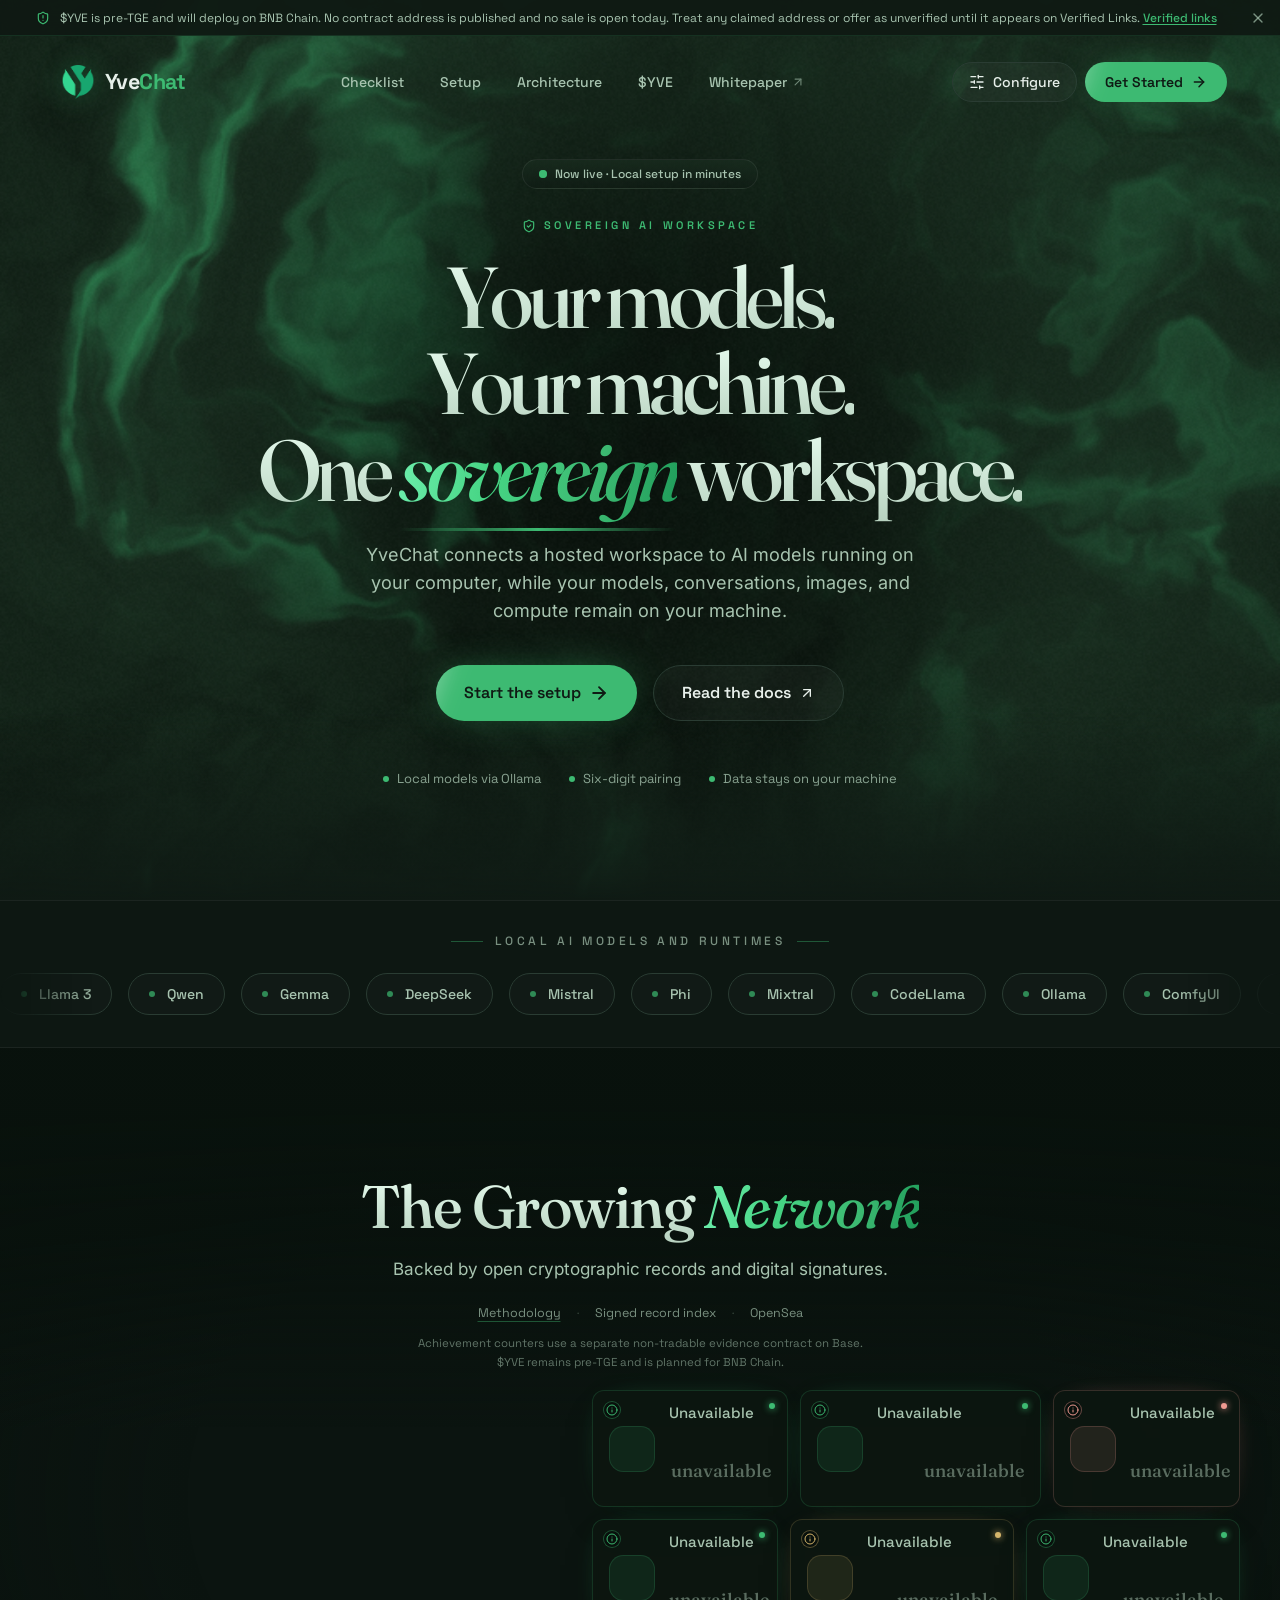
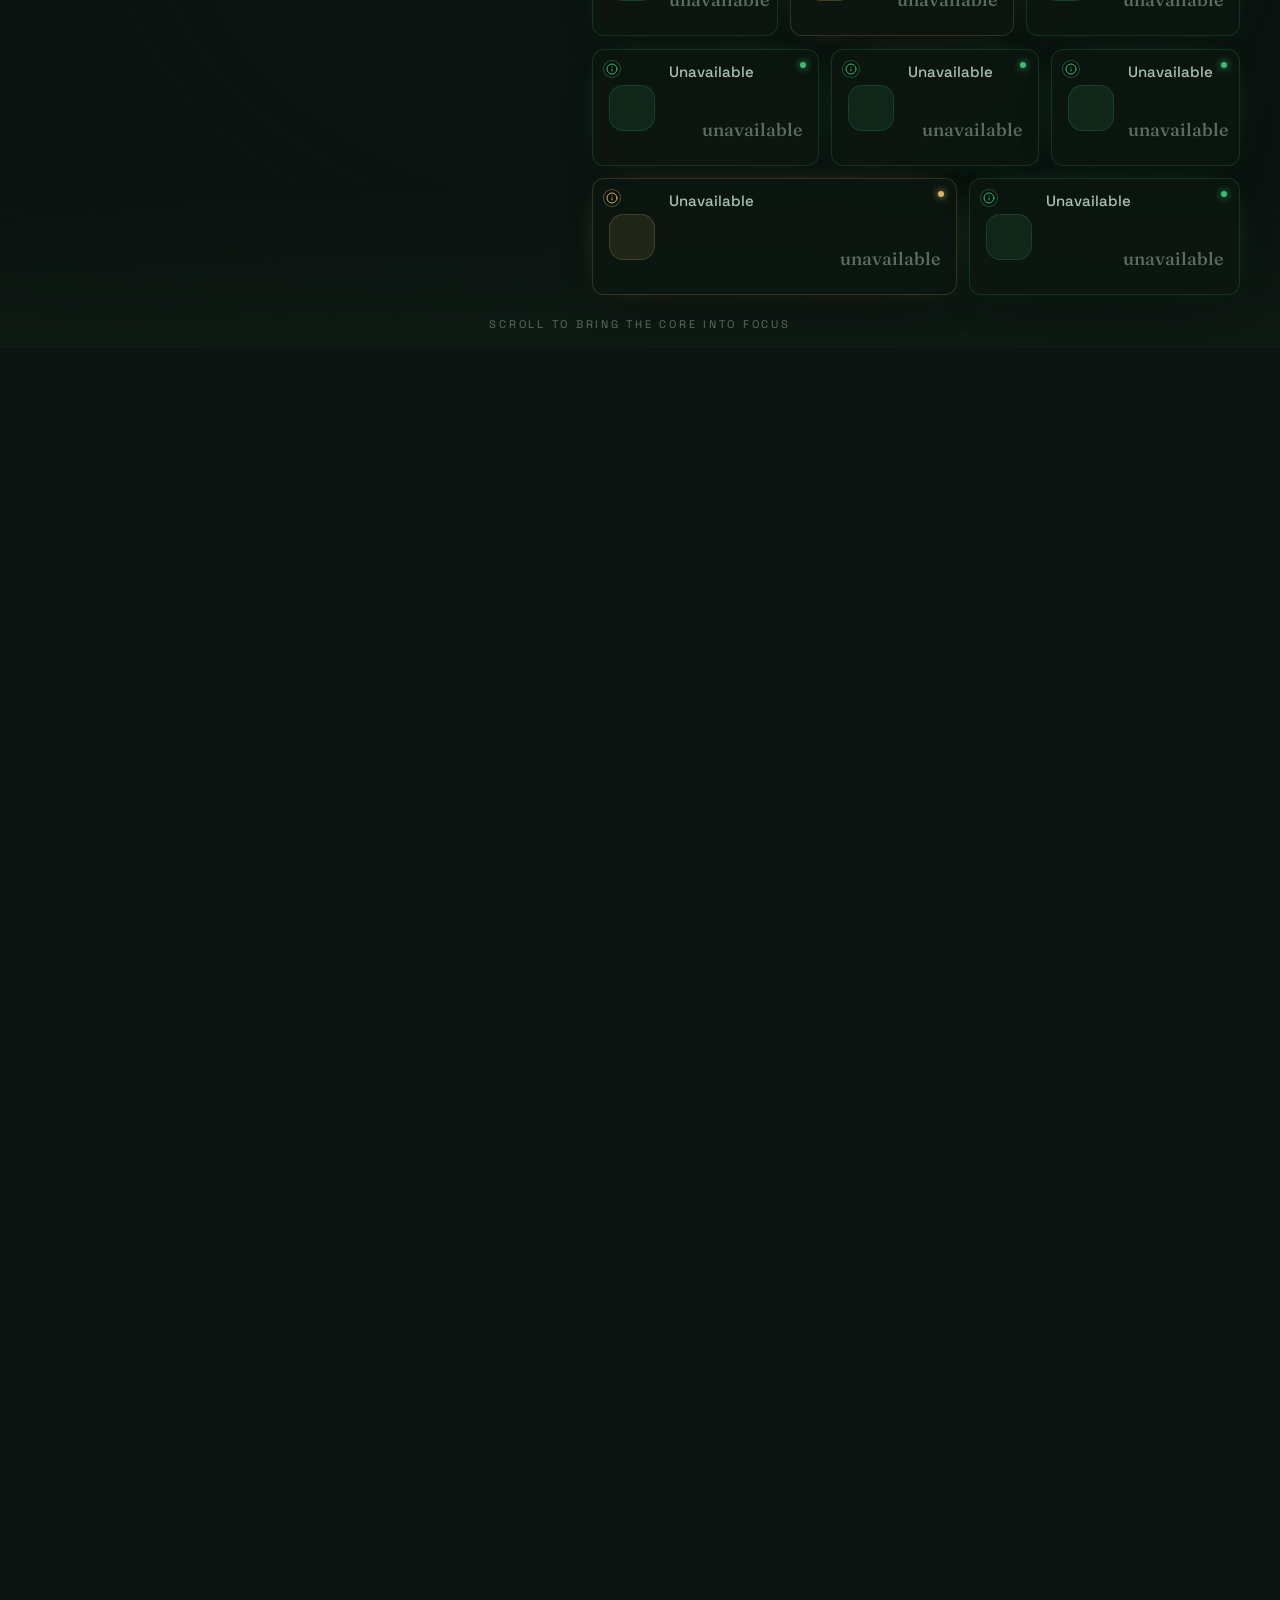
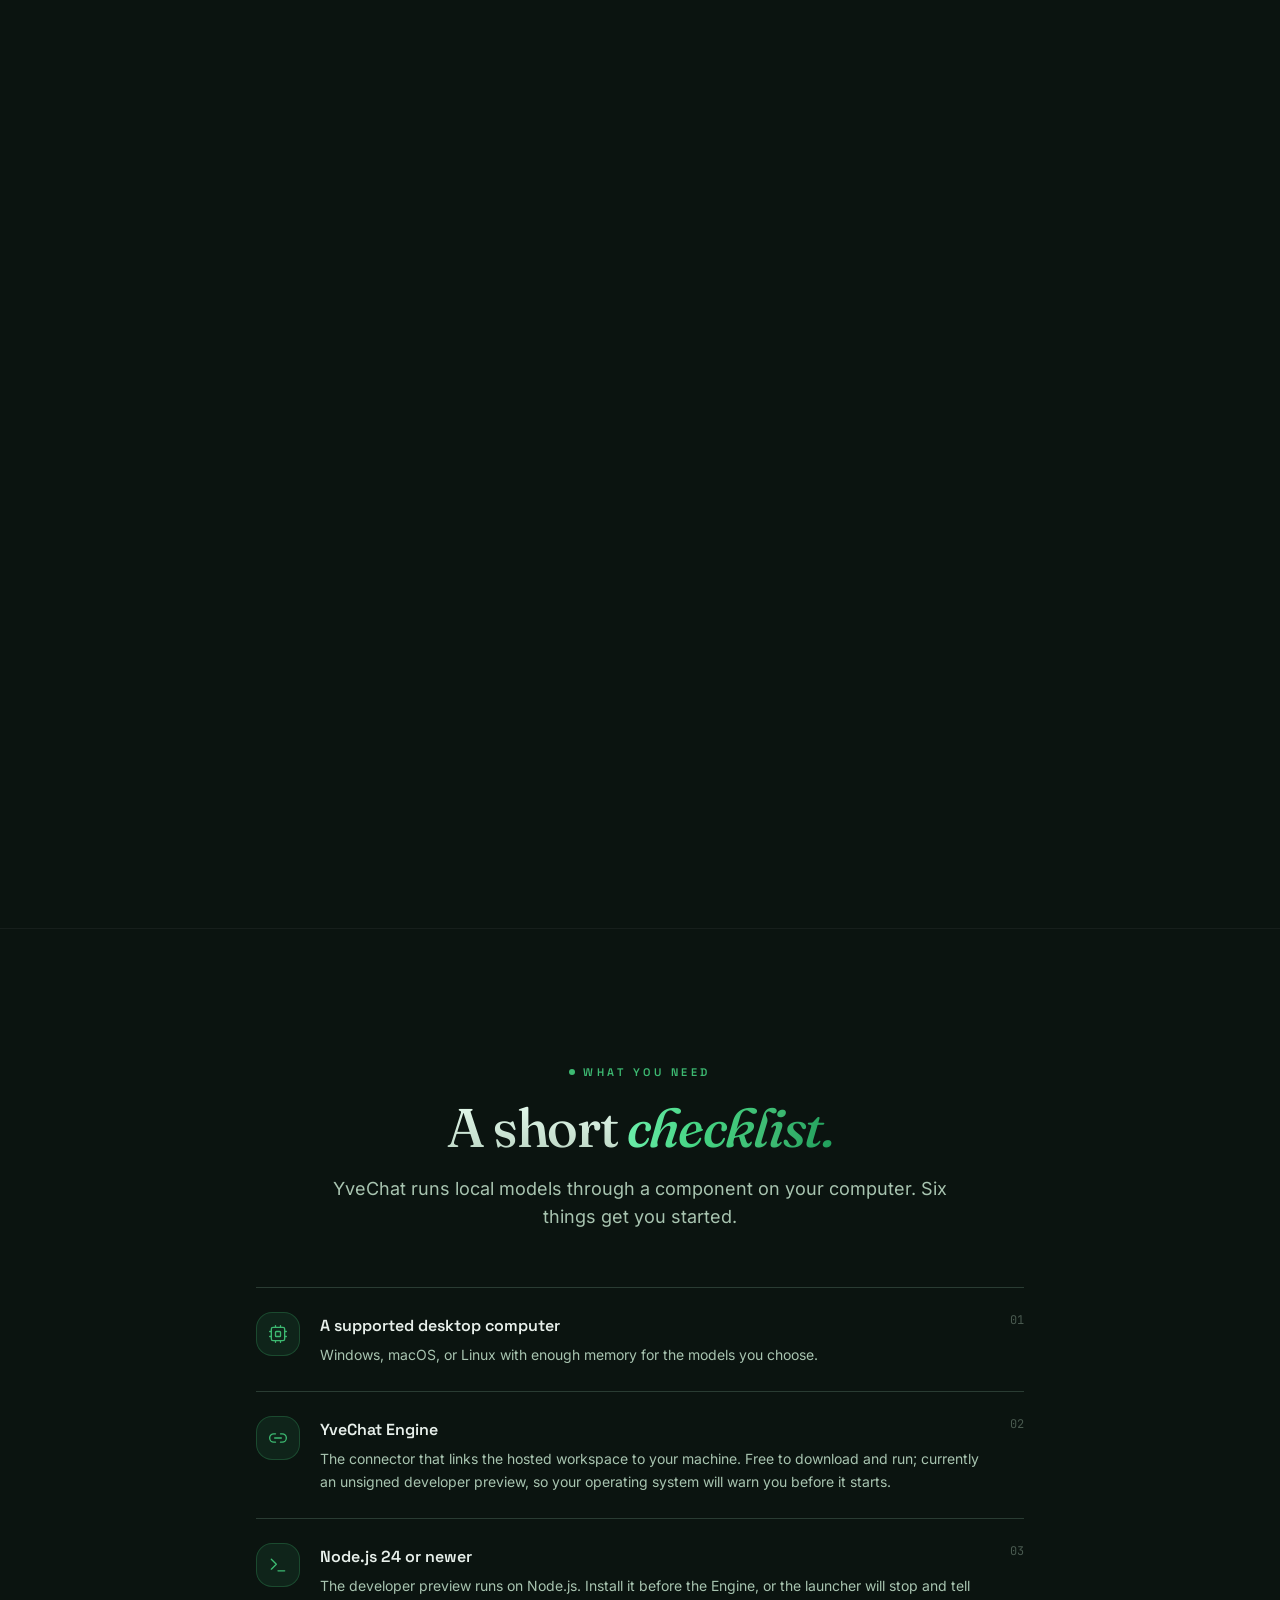
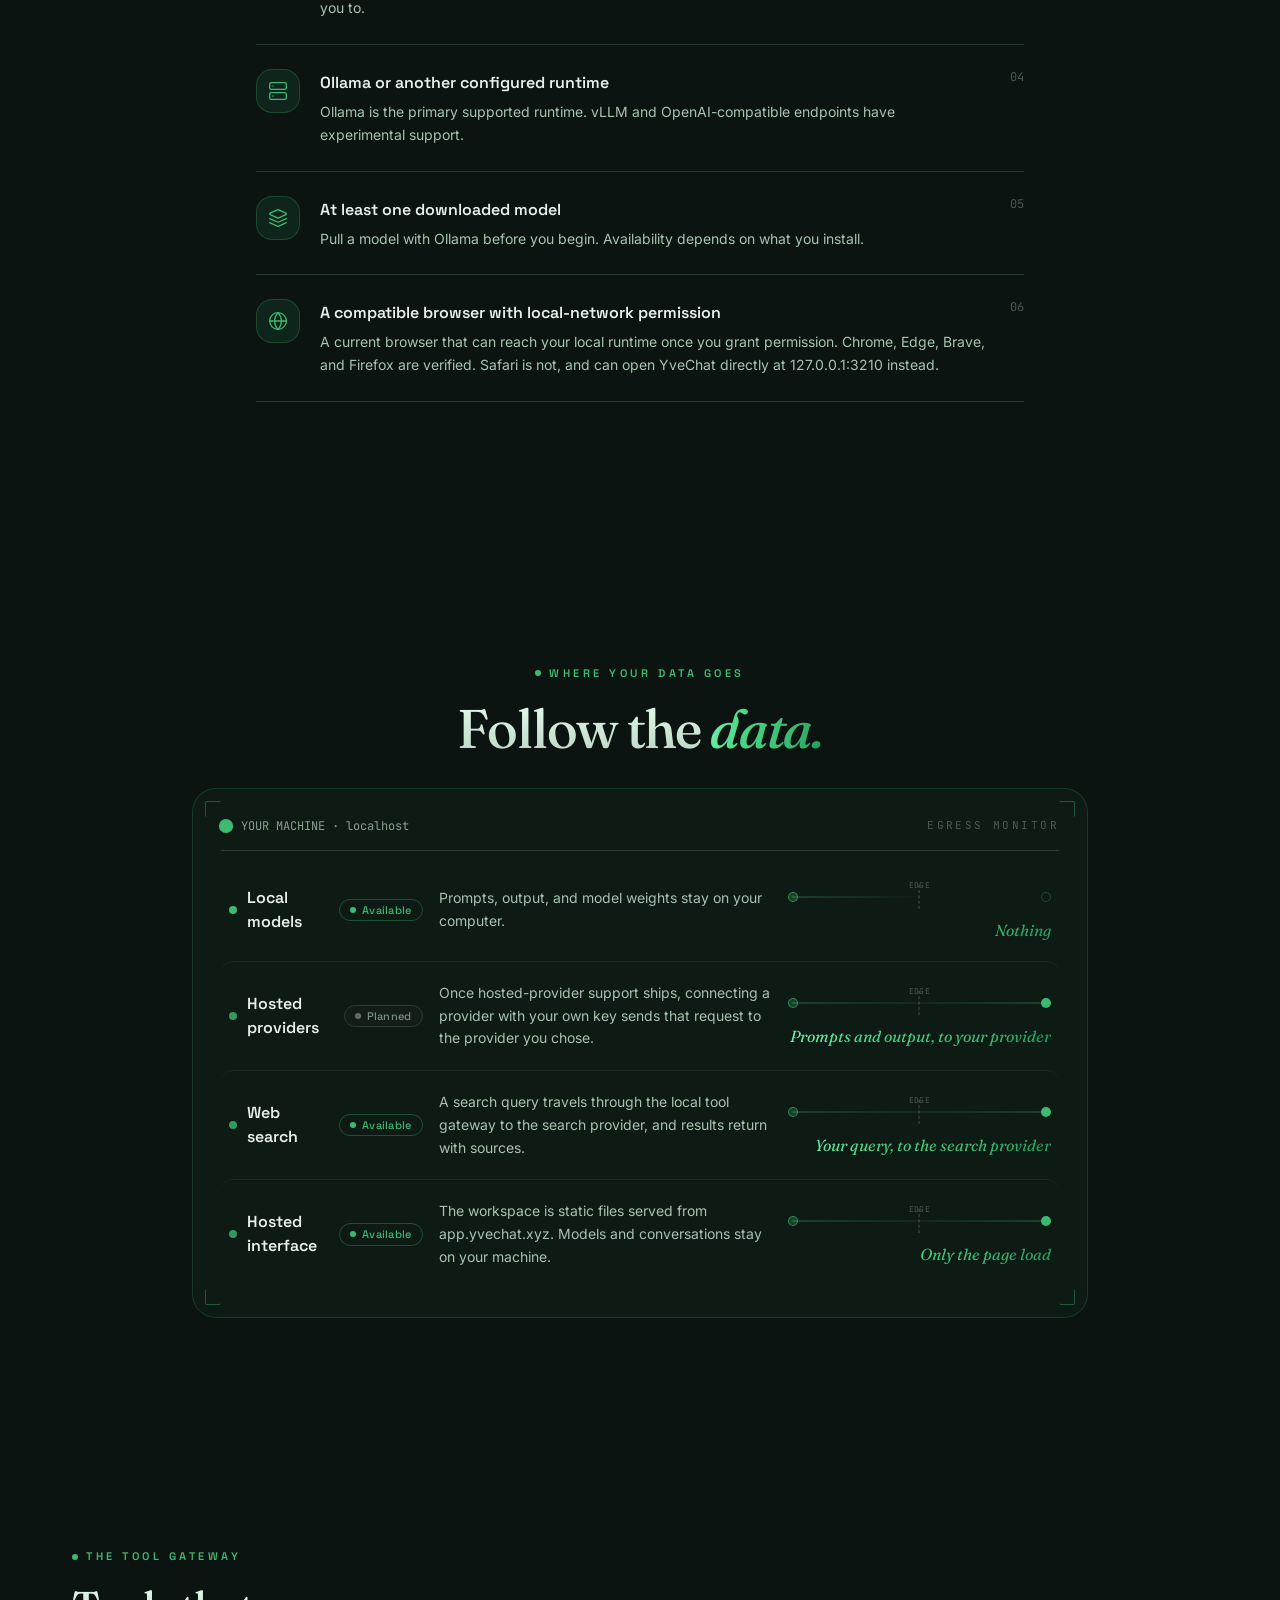
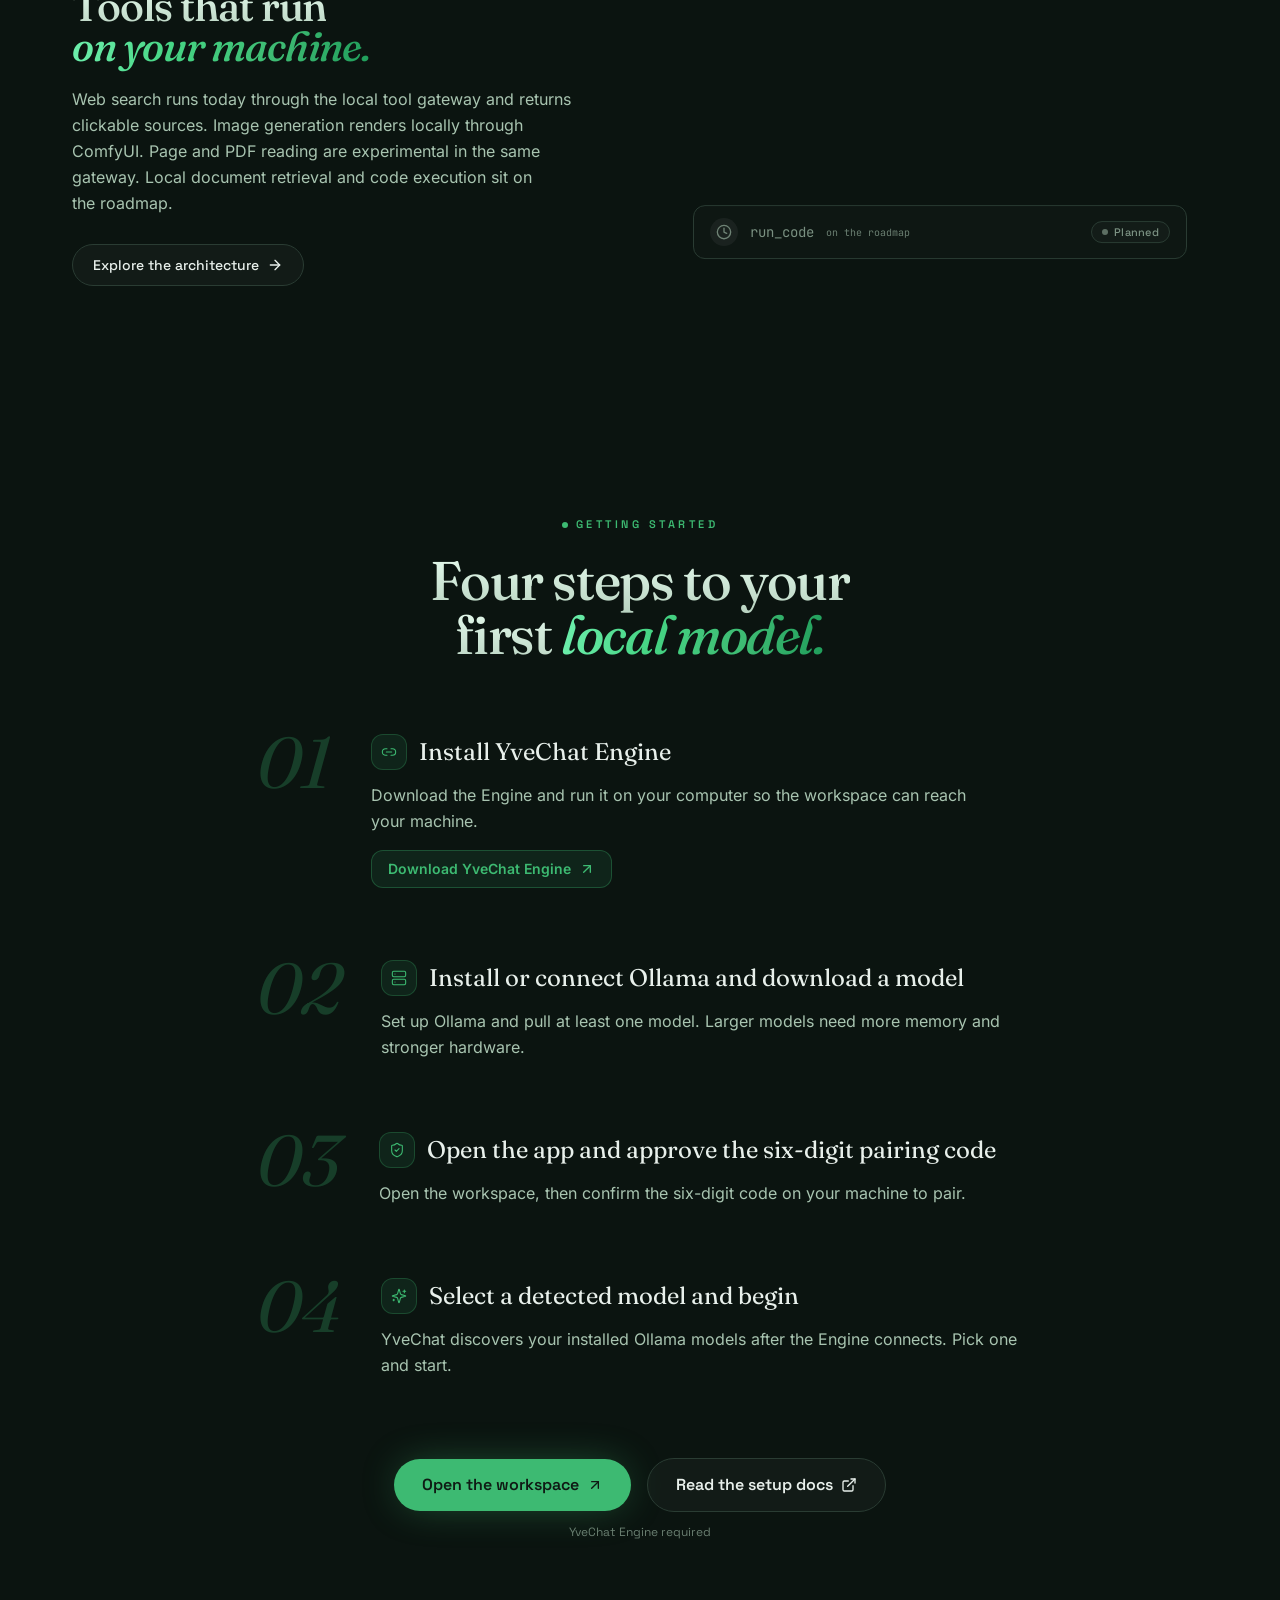
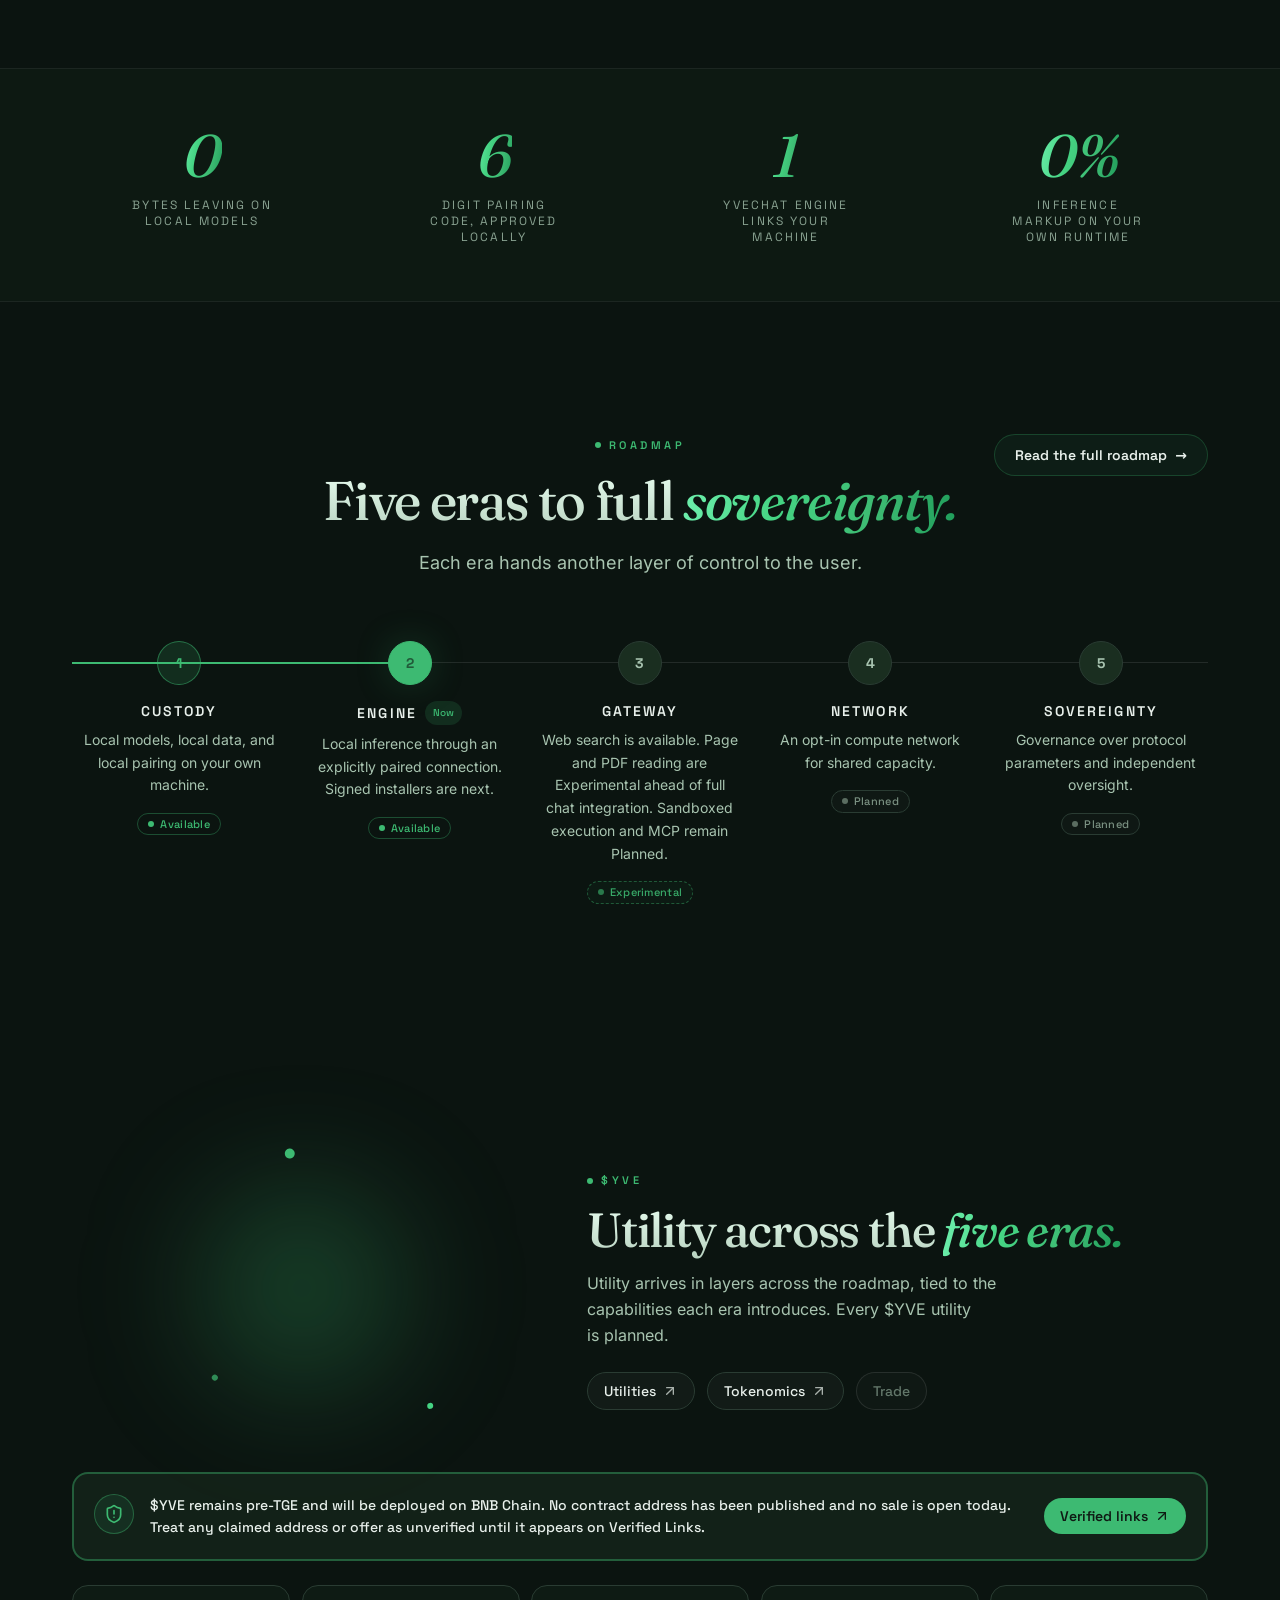
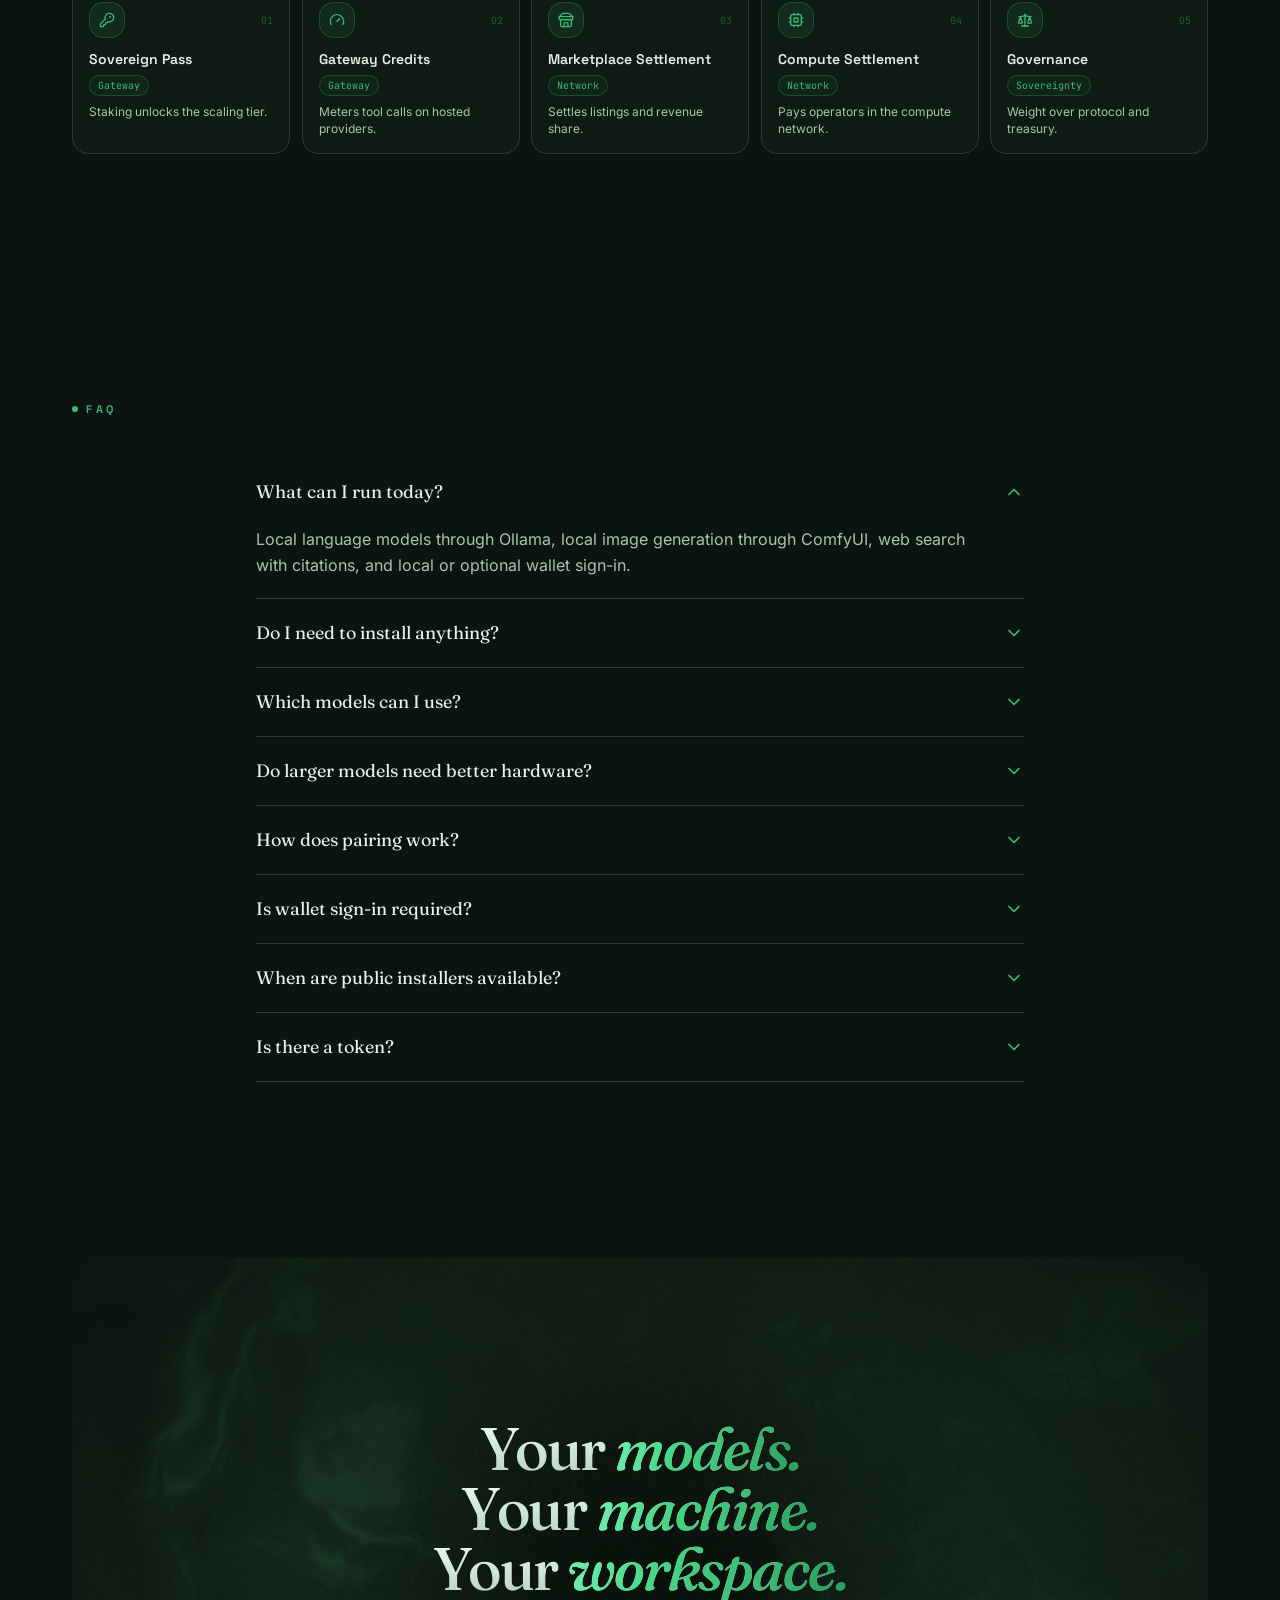
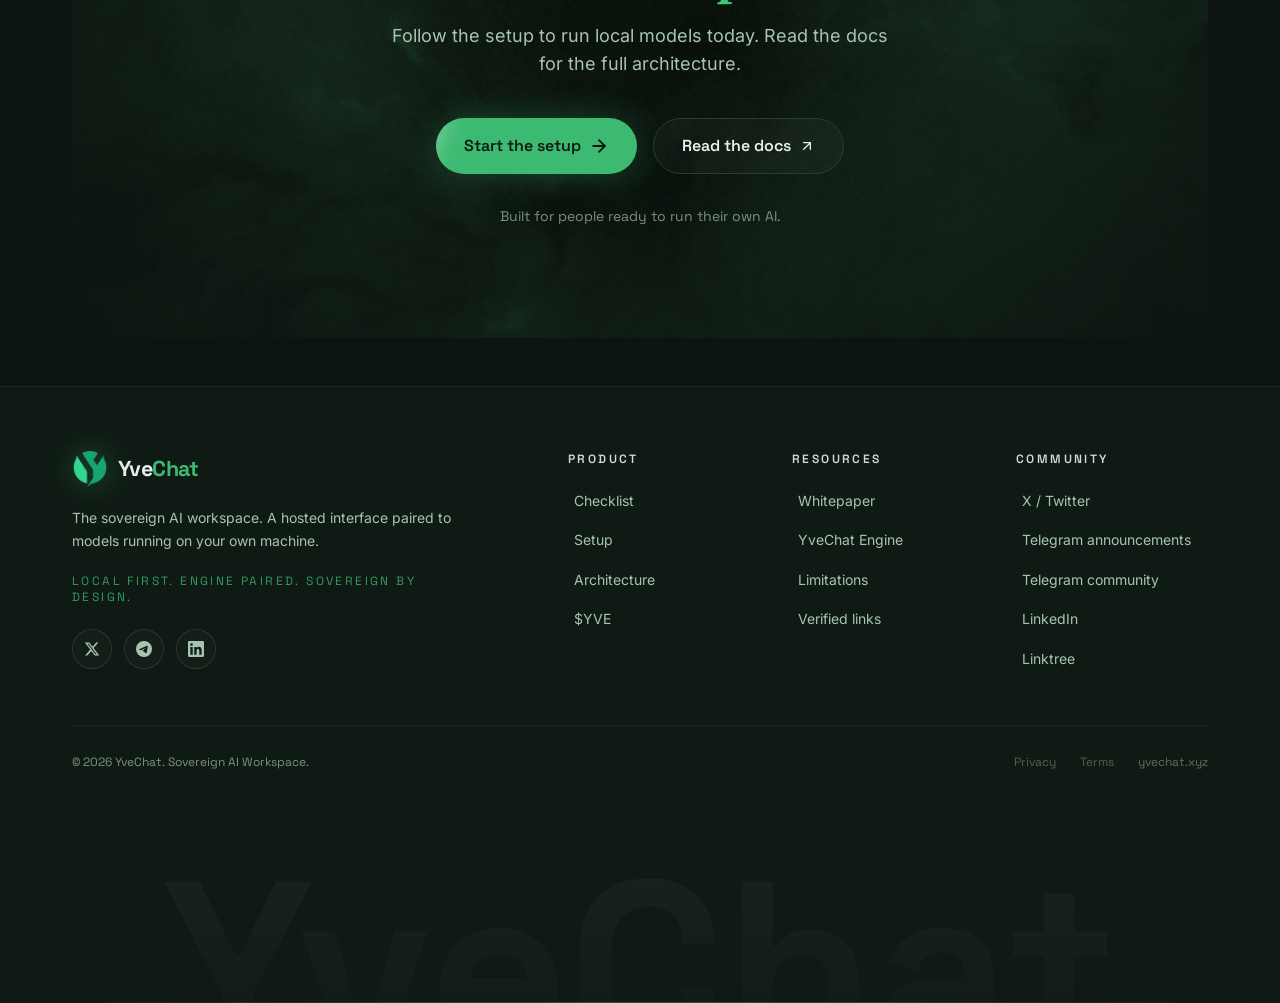
==== commit 43f13243: "Deploying to main from @ YveLabs/website@961ea5eef4c3cf9e07e11ff0b826364654505b91 🚀" ====
--- a/index.html
+++ b/index.html
@@ -1 +1 @@
-<!DOCTYPE html><html lang="en" class="__variable_dd00e7 __variable_a8fa63 __variable_933a1b __variable_9bdcb5"><head><meta charSet="utf-8"/><meta name="viewport" content="width=device-width, initial-scale=1"/><link rel="preload" href="/_next/static/media/2f694256428bb6f5-s.p.woff2" as="font" crossorigin="" type="font/woff2"/><link rel="preload" href="/_next/static/media/5a0c43ffa288c21a-s.p.woff2" as="font" crossorigin="" type="font/woff2"/><link rel="preload" href="/_next/static/media/6c596dfcddeca1e9-s.p.woff2" as="font" crossorigin="" type="font/woff2"/><link rel="preload" href="/_next/static/media/a865edea076e0166-s.p.woff2" as="font" crossorigin="" type="font/woff2"/><link rel="preload" href="/_next/static/media/ee130f78dcd136da-s.p.woff2" as="font" crossorigin="" type="font/woff2"/><link rel="preload" as="image" href="/brand/logo-icon.png" fetchPriority="high"/><link rel="stylesheet" href="/_next/static/css/855e929f14b67a5c.css" data-precedence="next"/><link rel="preload" as="script" fetchPriority="low" href="/_next/static/chunks/webpack-f34954e27d12f260.js"/><script src="/_next/static/chunks/fd9d1056-100951c4eccbb55e.js" async=""></script><script src="/_next/static/chunks/117-dcf930ebe9fe9a2b.js" async=""></script><script src="/_next/static/chunks/main-app-b934a466144a342c.js" async=""></script><script src="/_next/static/chunks/741-a06e4aa63237c504.js" async=""></script><script src="/_next/static/chunks/242-c06cdaa6de5f7214.js" async=""></script><script src="/_next/static/chunks/122-0e259afd3b143648.js" async=""></script><script src="/_next/static/chunks/2-0fb850143ef276fe.js" async=""></script><script src="/_next/static/chunks/app/page-25063ec564c92349.js" async=""></script><script src="/_next/static/chunks/696-93dc732d5e31dea6.js" async=""></script><script src="/_next/static/chunks/app/layout-a09bf1eb88fac52f.js" async=""></script><meta name="theme-color" content="#0F1A14"/><title>YveChat · Sovereign AI Workspace</title><meta name="description" content="YveChat connects a hosted workspace to AI models running on your computer, while your models, conversations, images, and compute remain on your machine."/><meta name="keywords" content="sovereign AI,web3 AI workspace,self-hosted AI,BYOK,wallet login,self-custody AI,local AI,Ollama"/><meta property="og:title" content="YveChat · Sovereign AI Workspace"/><meta property="og:description" content="YveChat connects a hosted workspace to AI models running on your computer, while your models, conversations, images, and compute remain on your machine."/><meta property="og:url" content="https://yvechat.xyz"/><meta property="og:site_name" content="YveChat"/><meta property="og:type" content="website"/><meta name="twitter:card" content="summary_large_image"/><meta name="twitter:title" content="YveChat · Sovereign AI Workspace"/><meta name="twitter:description" content="YveChat connects a hosted workspace to AI models running on your computer, while your models, conversations, images, and compute remain on your machine."/><link rel="icon" href="/favicon.png"/><link rel="apple-touch-icon" href="/favicon.png"/><meta name="next-size-adjust"/><script src="/_next/static/chunks/polyfills-42372ed130431b0a.js" noModule=""></script></head><body class="relative min-h-screen antialiased"><script type="importmap">{"imports":{"three":"https://esm.sh/three@0.160.1","three/addons/":"https://esm.sh/three@0.160.1/examples/jsm/"}}</script><div aria-hidden="true" class="pointer-events-none fixed left-0 top-0 z-[1] h-[440px] w-[440px] rounded-full opacity-0 mix-blend-screen transition-opacity duration-500" style="background:radial-gradient(circle, rgba(61,186,114,0.05) 0%, rgba(61,186,114,0) 62%)"></div><header style="top:var(--banner-h, 0px)" class="fixed inset-x-0 z-50 flex justify-center px-4 pt-4 transition-[top] duration-300"><nav class="flex w-full max-w-[1200px] items-center justify-between rounded-full px-3 py-2 transition-all duration-500 border border-transparent bg-transparent"><a href="/" class="rounded-full px-2 py-1 transition-opacity hover:opacity-90"><span class="flex items-center gap-2.5"><img alt="YveChat" fetchPriority="high" width="34" height="34" decoding="async" data-nimg="1" class="select-none drop-shadow-[0_0_14px_rgba(61,186,114,0.45)]" style="color:transparent" src="/brand/logo-icon.png"/><span class="font-grotesk text-[1.35rem] font-bold tracking-tight text-mist">Yve<span class="text-green">Chat</span></span></span></a><div class="hidden items-center gap-1 md:flex"><a href="/#requirements" class="group relative flex items-center gap-1 rounded-full px-4 py-2 font-grotesk text-sm font-medium text-sage transition-colors hover:text-mist">Checklist<span class="absolute inset-x-4 bottom-1 h-px origin-left scale-x-0 bg-green/70 transition-transform duration-300 group-hover:scale-x-100"></span></a><a href="/#start" class="group relative flex items-center gap-1 rounded-full px-4 py-2 font-grotesk text-sm font-medium text-sage transition-colors hover:text-mist">Setup<span class="absolute inset-x-4 bottom-1 h-px origin-left scale-x-0 bg-green/70 transition-transform duration-300 group-hover:scale-x-100"></span></a><a href="/architecture" class="group relative flex items-center gap-1 rounded-full px-4 py-2 font-grotesk text-sm font-medium text-sage transition-colors hover:text-mist">Architecture<span class="absolute inset-x-4 bottom-1 h-px origin-left scale-x-0 bg-green/70 transition-transform duration-300 group-hover:scale-x-100"></span></a><a href="/#yve" class="group relative flex items-center gap-1 rounded-full px-4 py-2 font-grotesk text-sm font-medium text-sage transition-colors hover:text-mist">$YVE<span class="absolute inset-x-4 bottom-1 h-px origin-left scale-x-0 bg-green/70 transition-transform duration-300 group-hover:scale-x-100"></span></a><a href="https://yvechat.gitbook.io/wp" target="_blank" rel="noreferrer" class="group relative flex items-center gap-1 rounded-full px-4 py-2 font-grotesk text-sm font-medium text-sage transition-colors hover:text-mist">Whitepaper<svg xmlns="http://www.w3.org/2000/svg" width="24" height="24" viewBox="0 0 24 24" fill="none" stroke="currentColor" stroke-width="2" stroke-linecap="round" stroke-linejoin="round" class="lucide lucide-arrow-up-right h-3.5 w-3.5 opacity-60 transition-transform duration-300 group-hover:-translate-y-0.5 group-hover:translate-x-0.5"><path d="M7 7h10v10"></path><path d="M7 17 17 7"></path></svg><span class="absolute inset-x-4 bottom-1 h-px origin-left scale-x-0 bg-green/70 transition-transform duration-300 group-hover:scale-x-100"></span></a></div><div class="flex items-center gap-2"><button type="button" aria-label="Configure your stack" class="relative hidden h-10 items-center gap-2 rounded-full border border-white/12 bg-white/[0.03] px-4 font-grotesk text-sm font-medium text-mist transition-colors hover:border-green/50 hover:text-white lg:inline-flex"><svg xmlns="http://www.w3.org/2000/svg" width="24" height="24" viewBox="0 0 24 24" fill="none" stroke="currentColor" stroke-width="2" stroke-linecap="round" stroke-linejoin="round" class="lucide lucide-sliders-horizontal h-4 w-4"><line x1="21" x2="14" y1="4" y2="4"></line><line x1="10" x2="3" y1="4" y2="4"></line><line x1="21" x2="12" y1="12" y2="12"></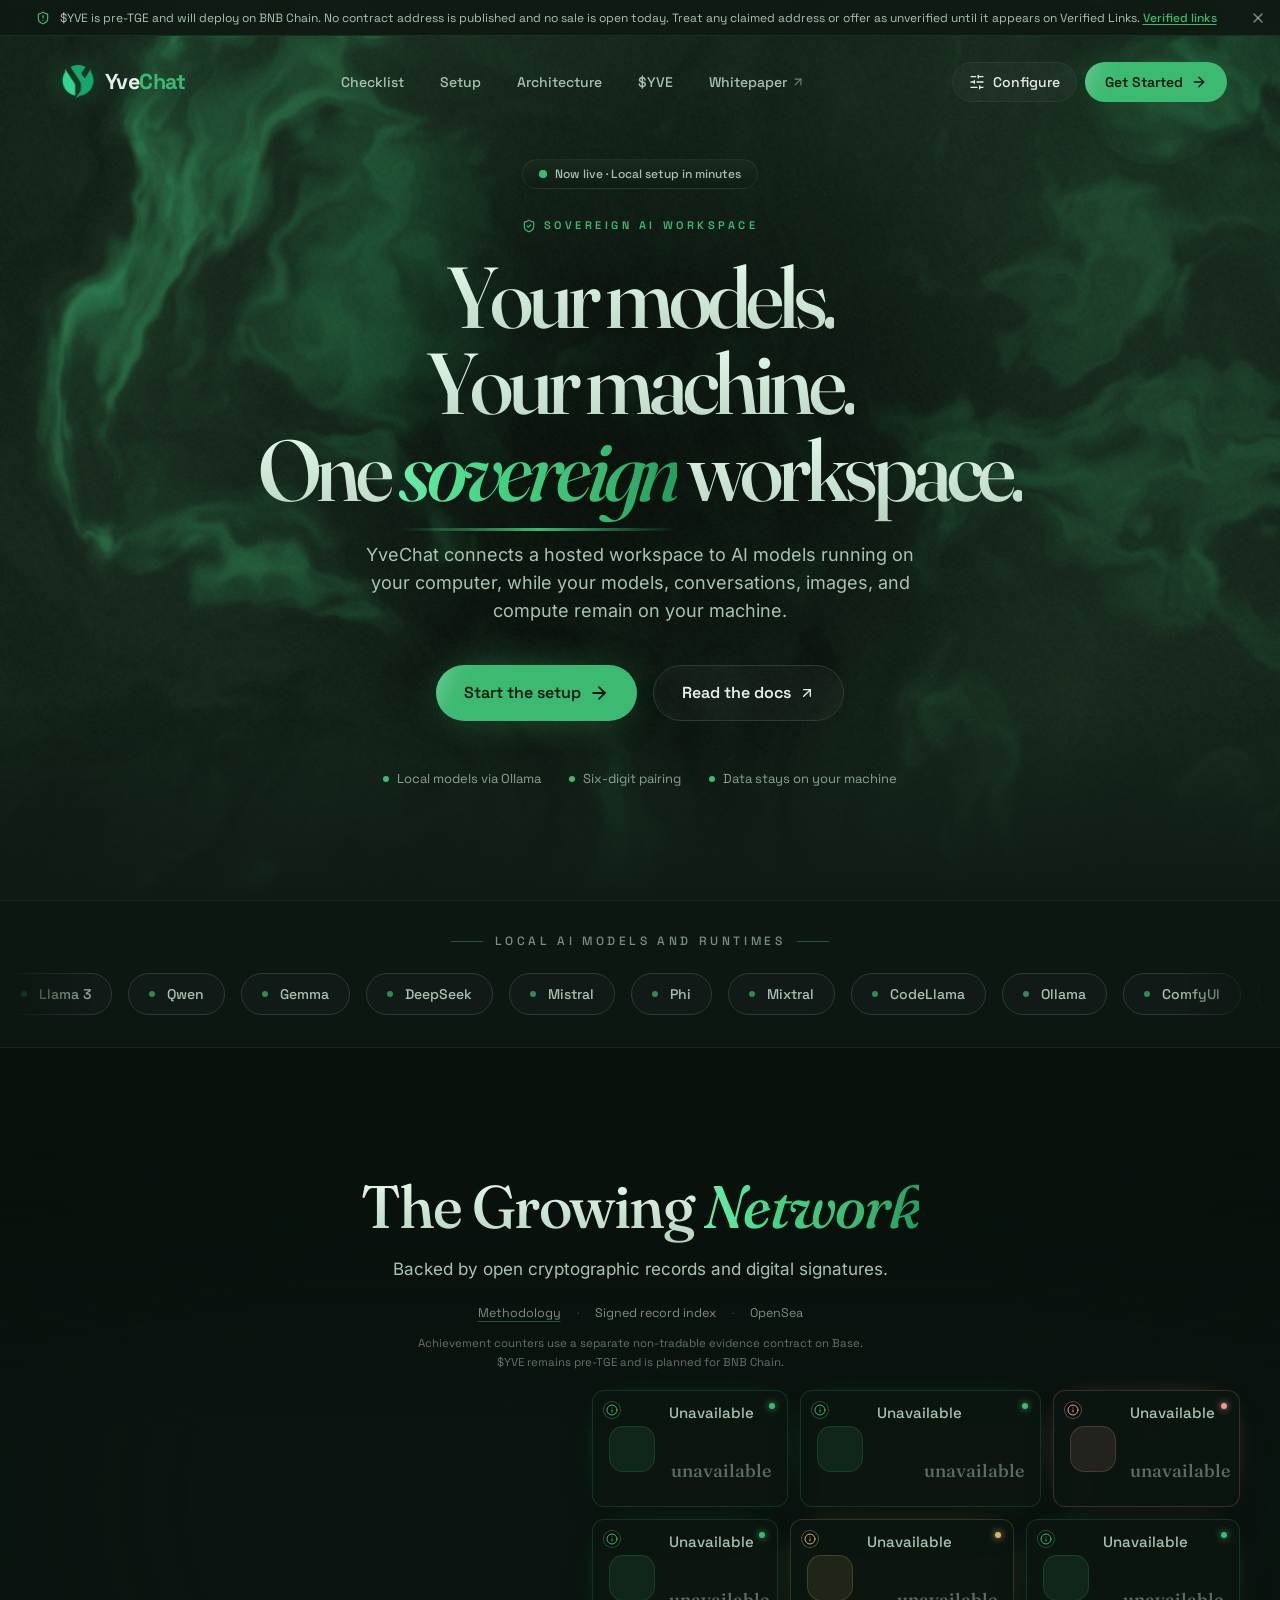
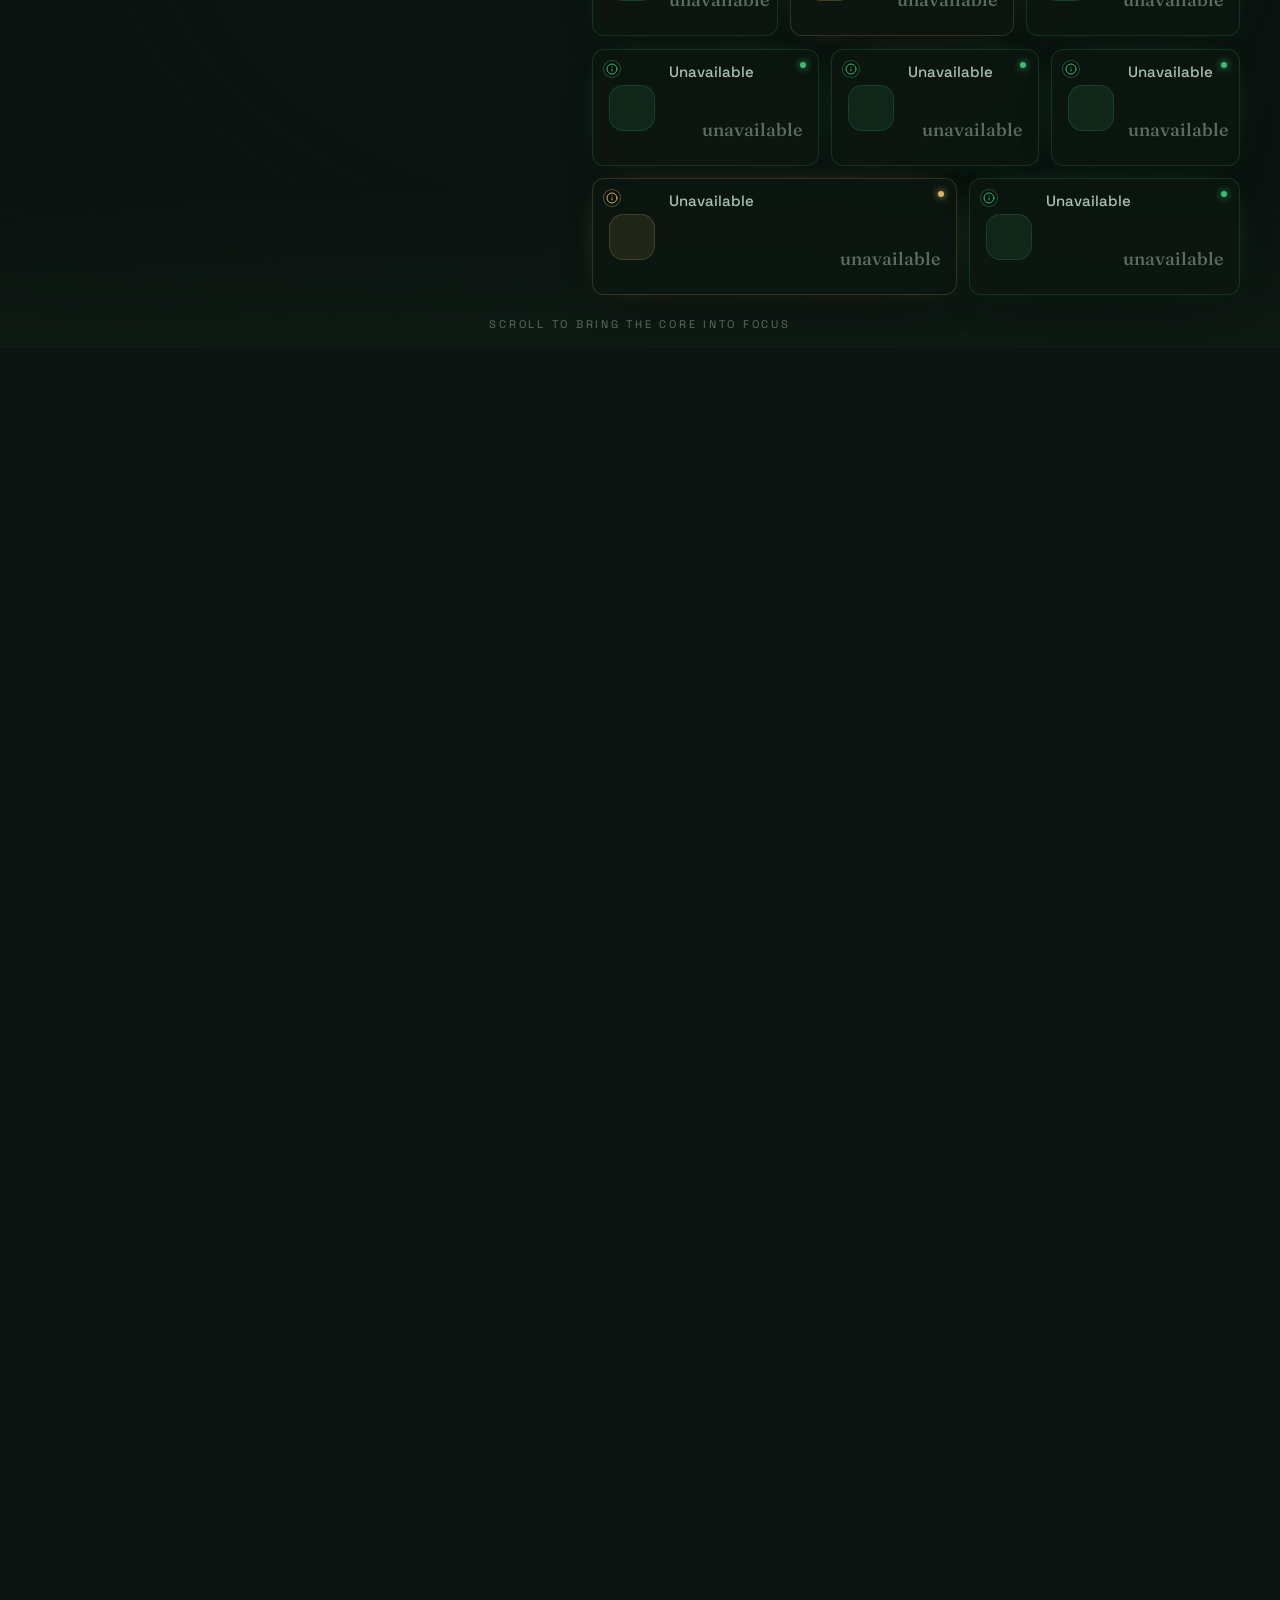
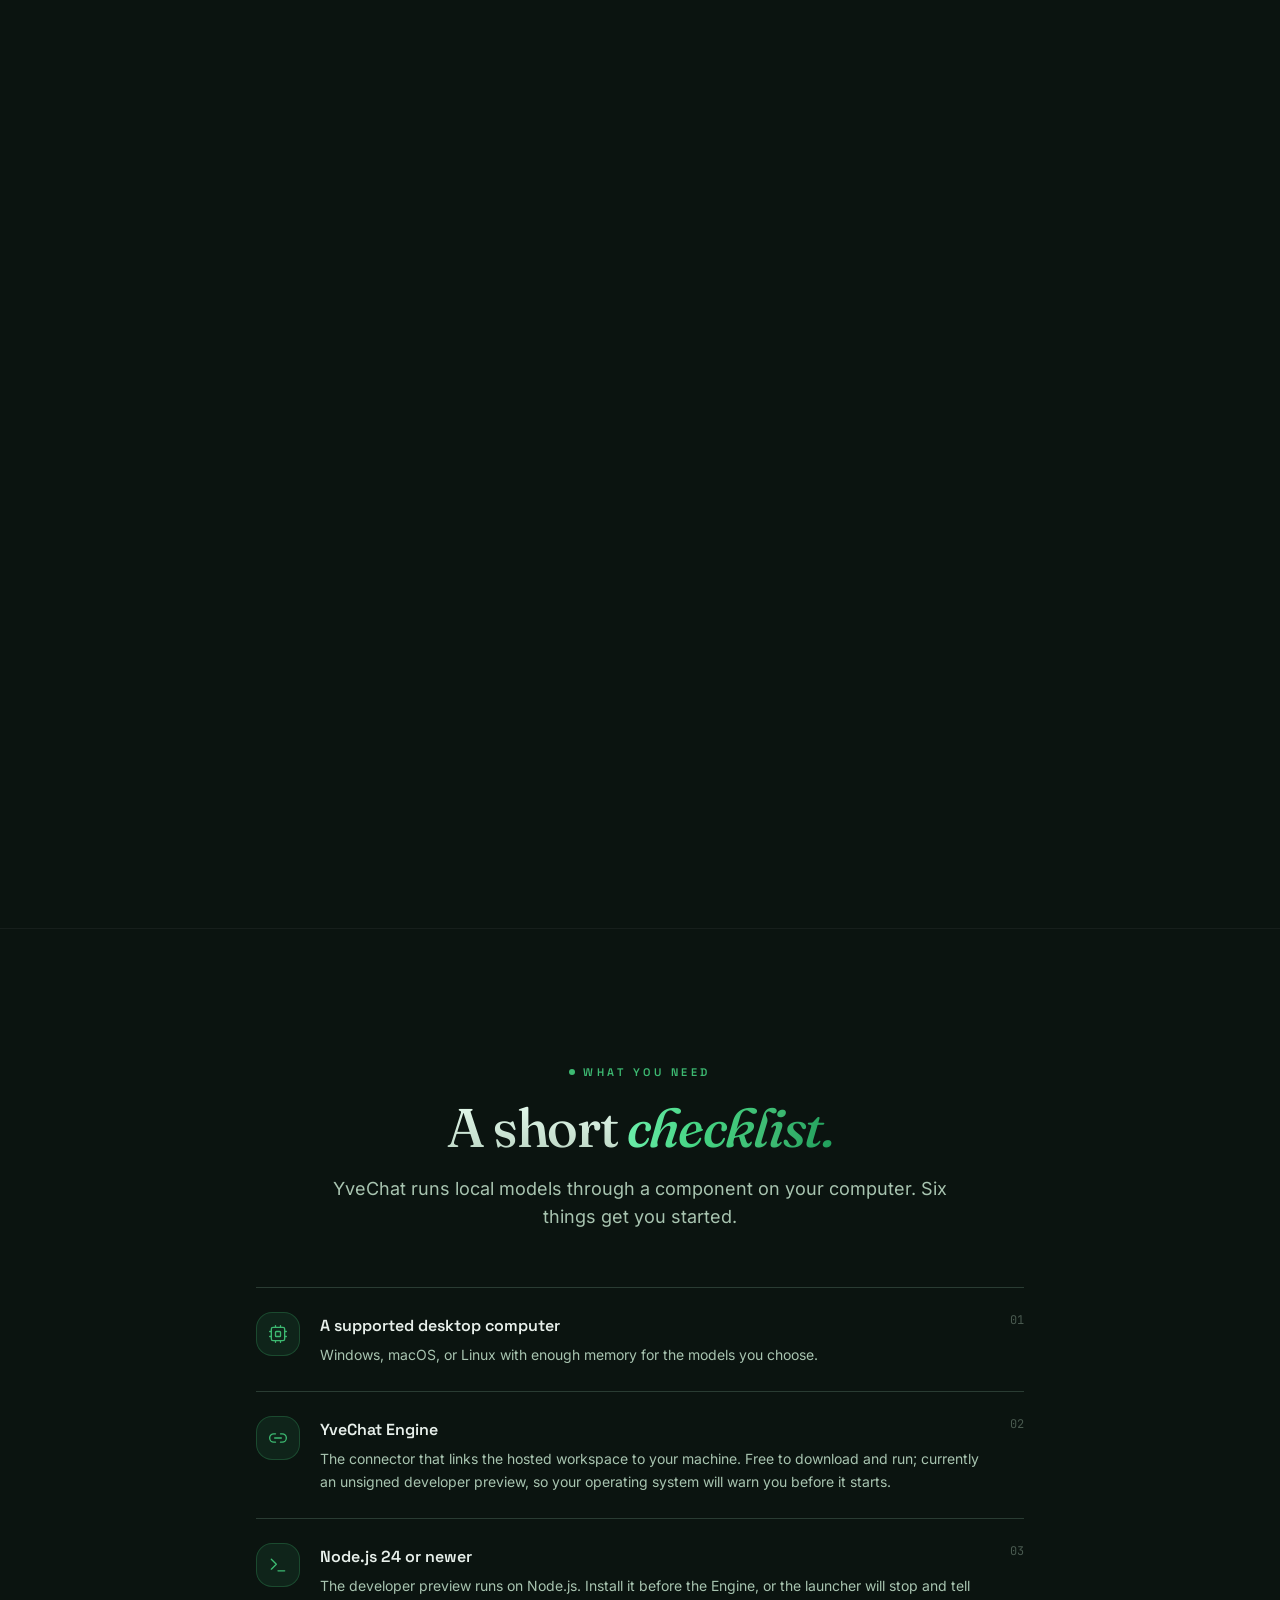
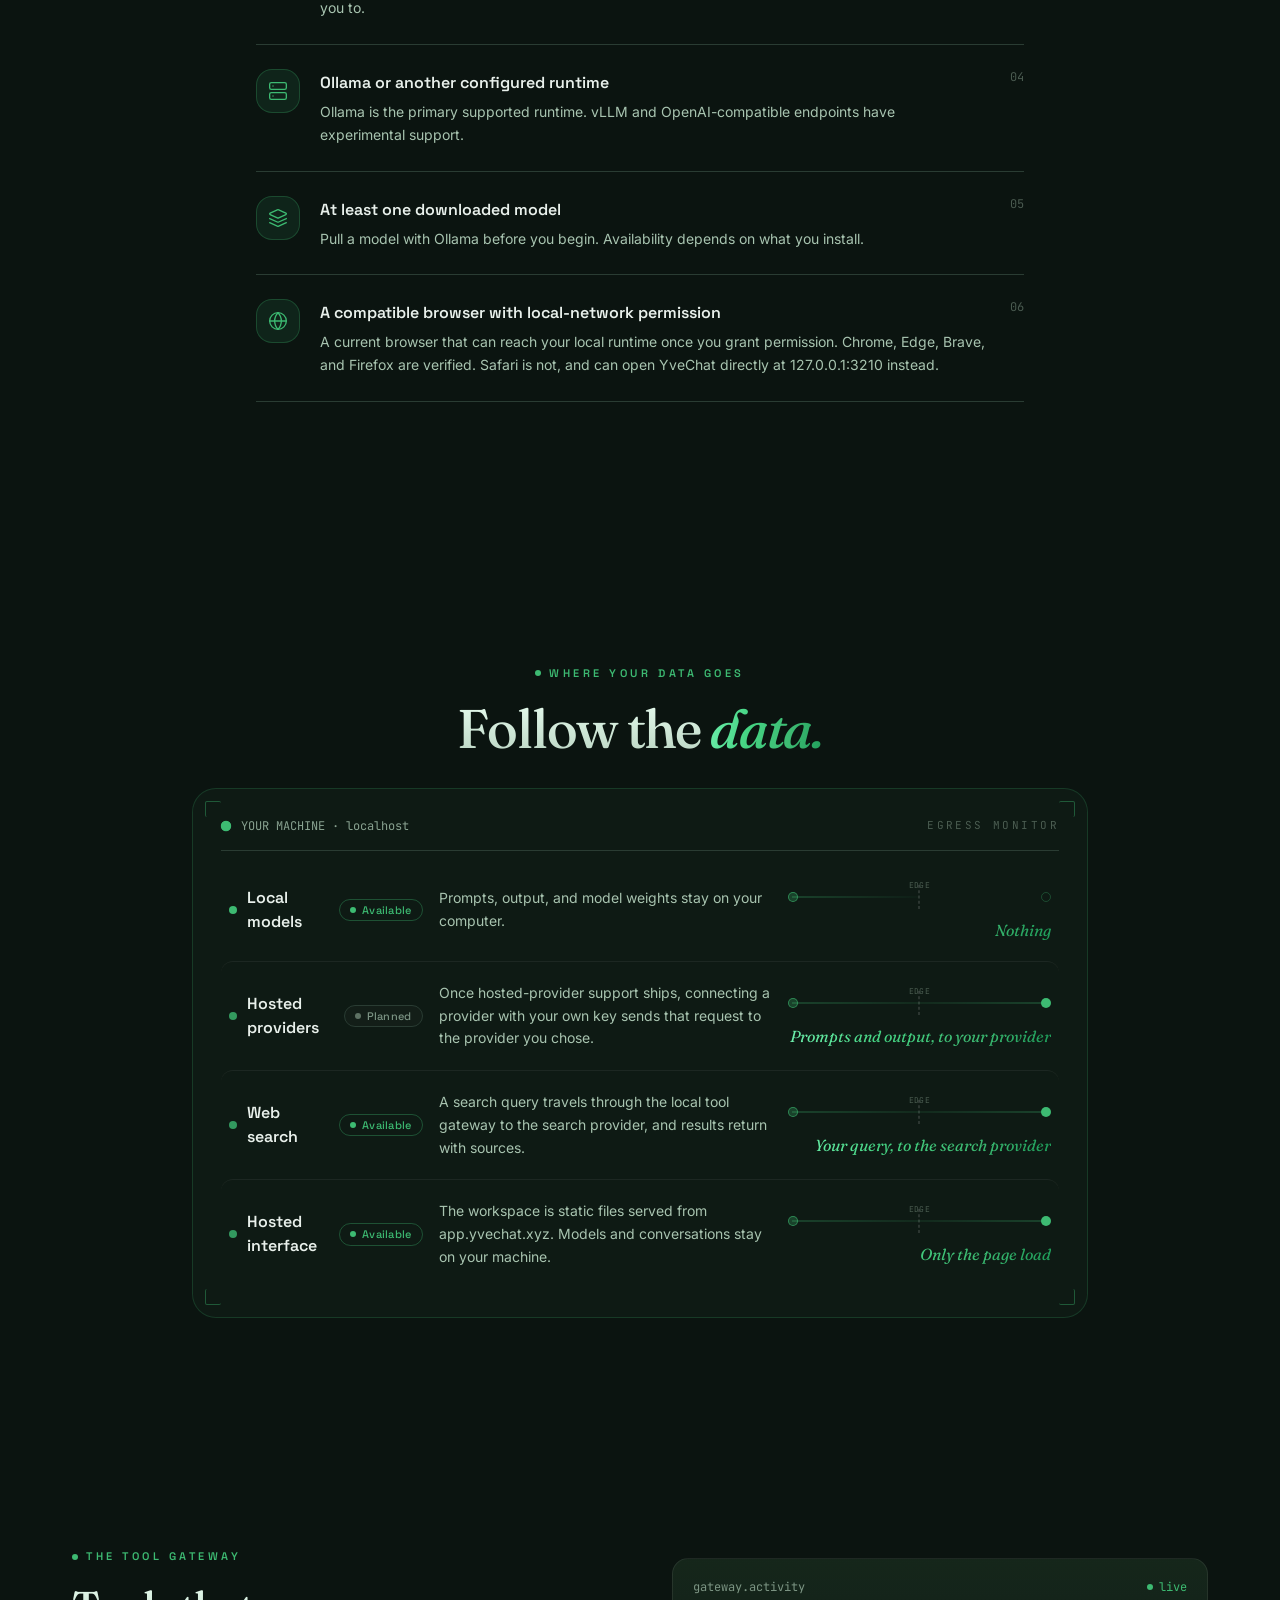
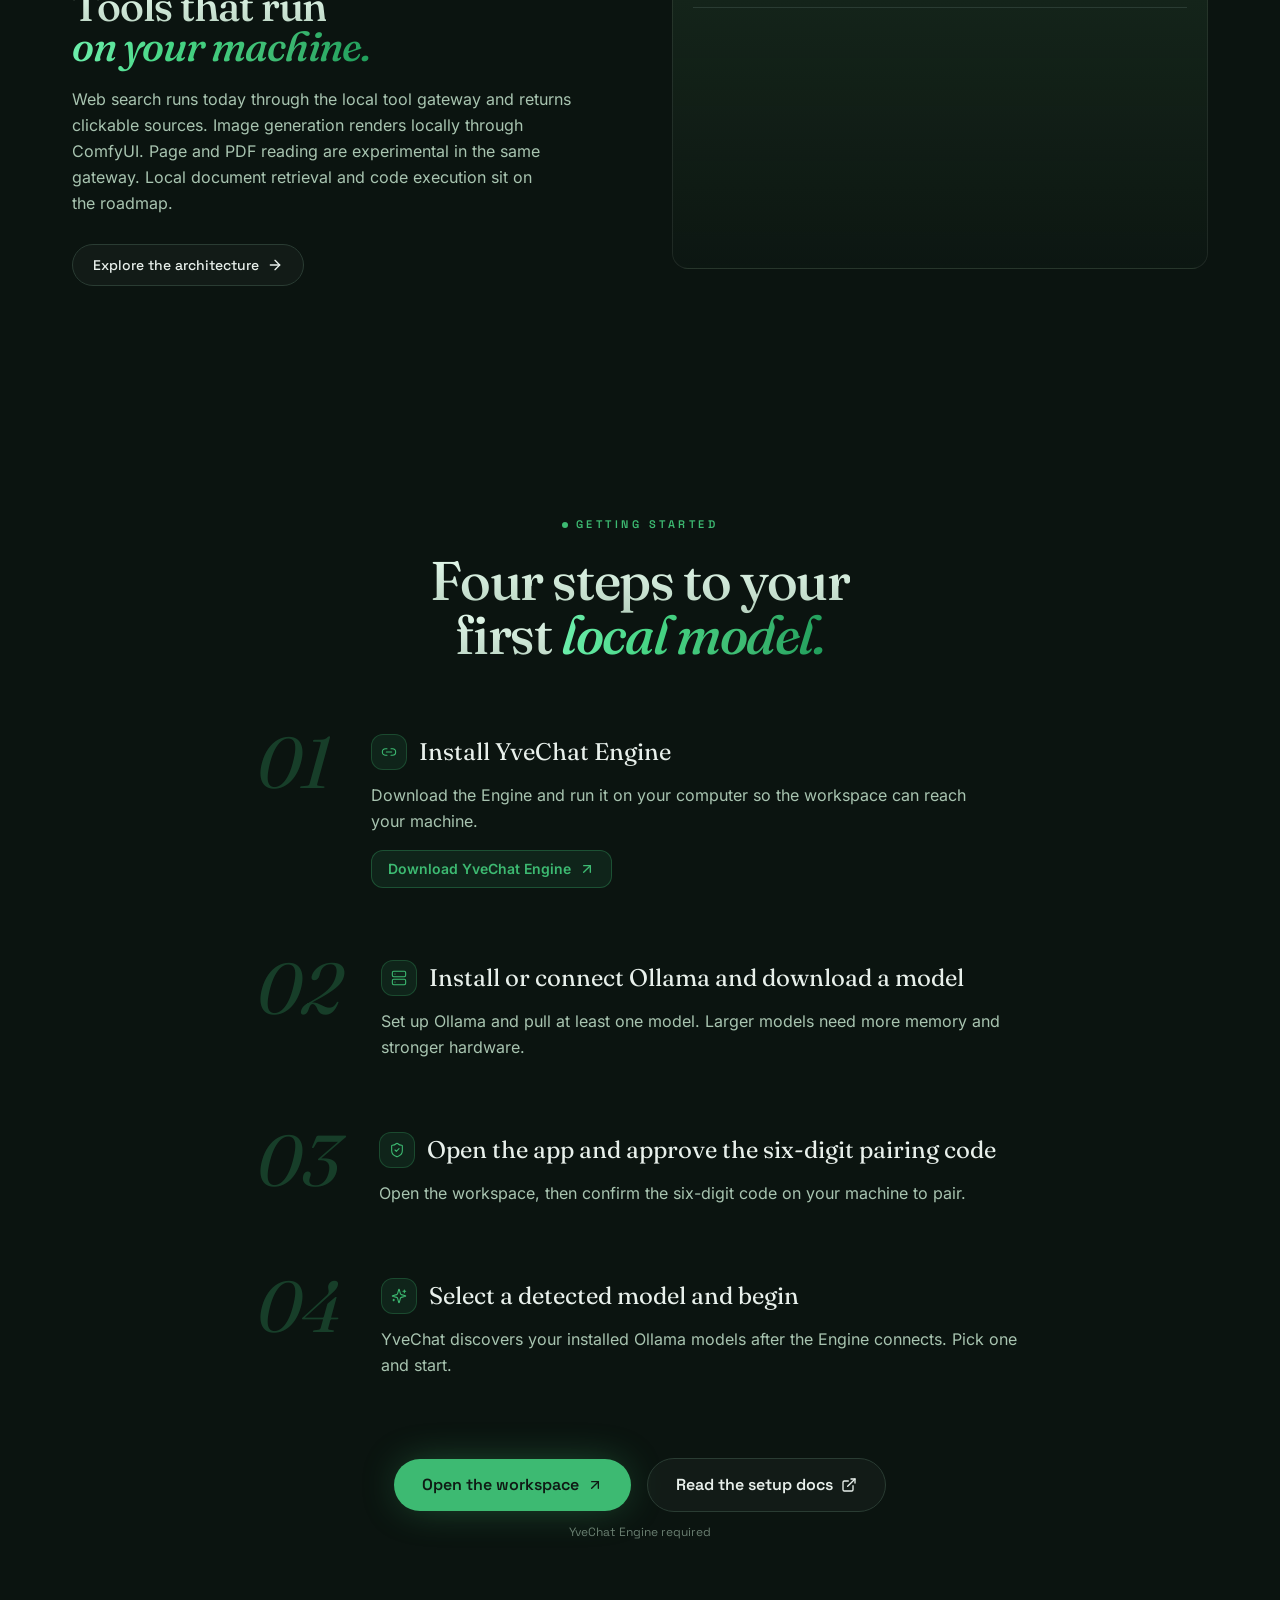
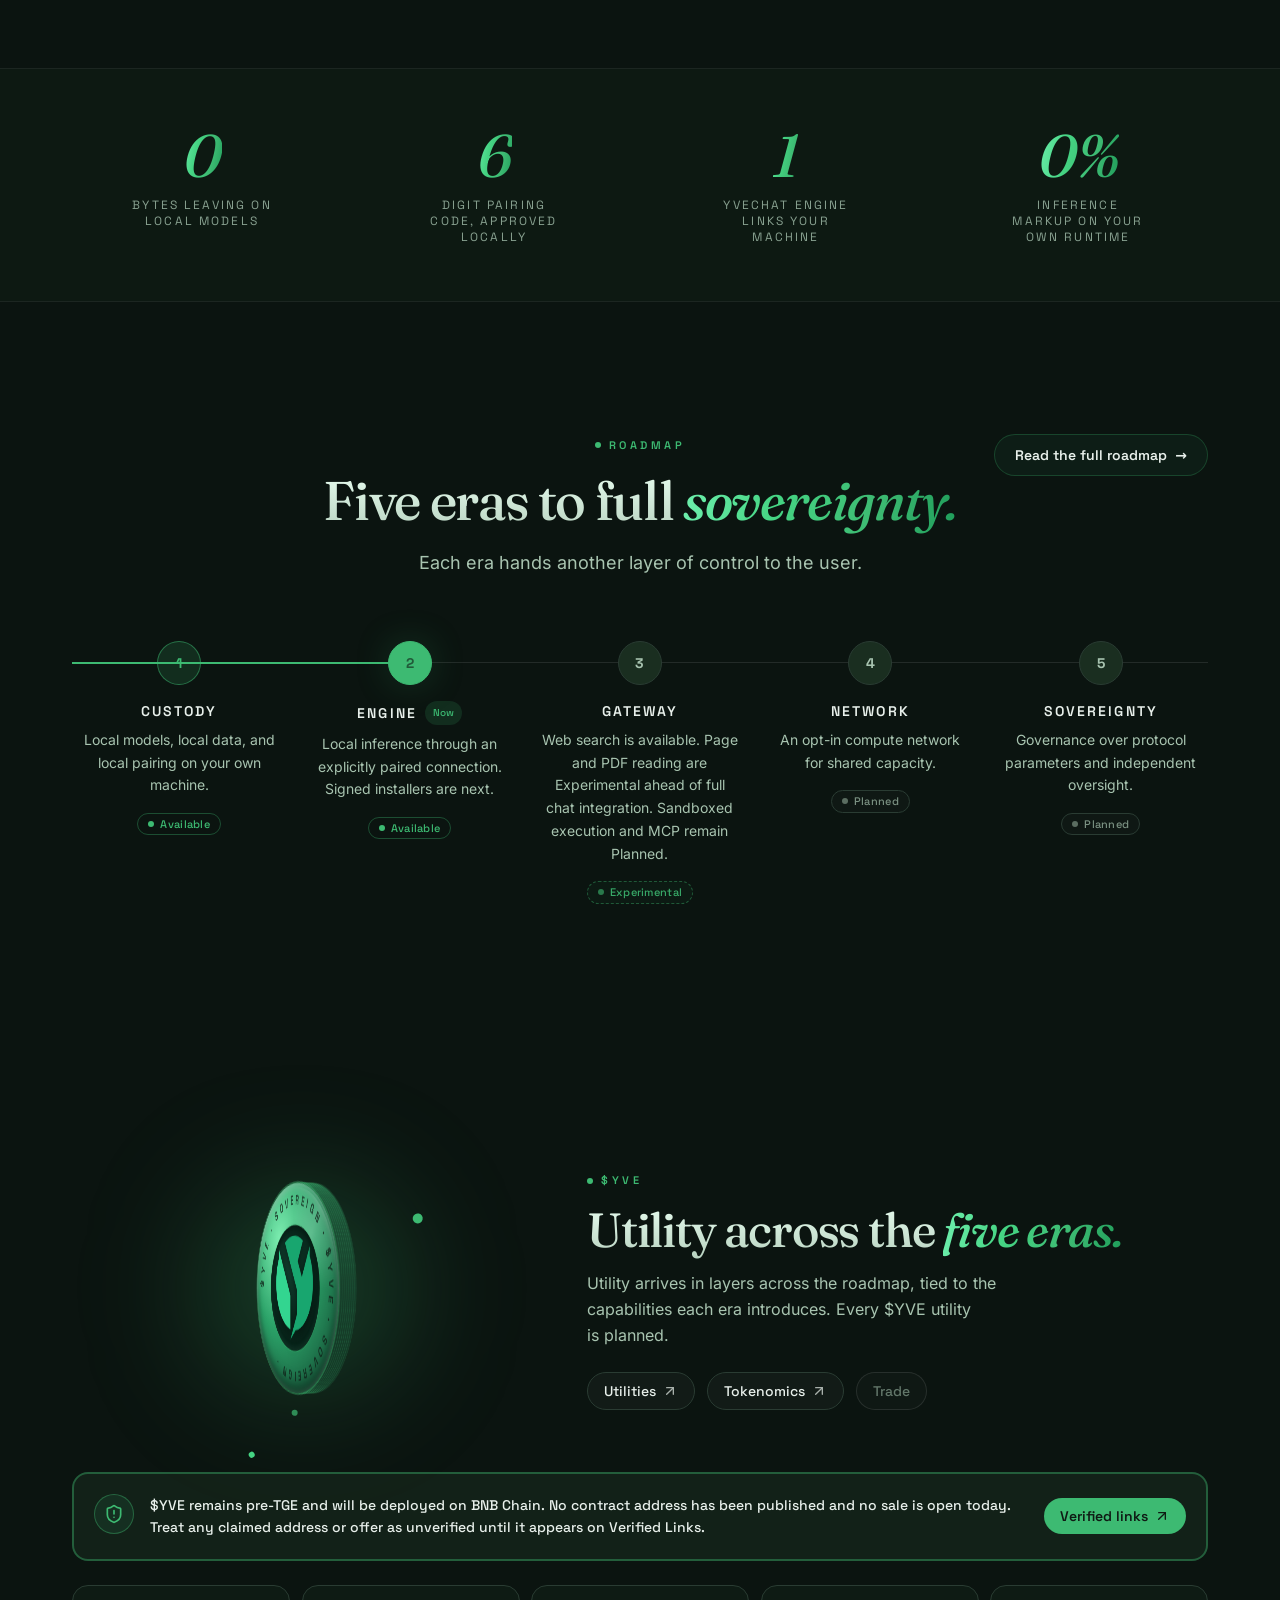
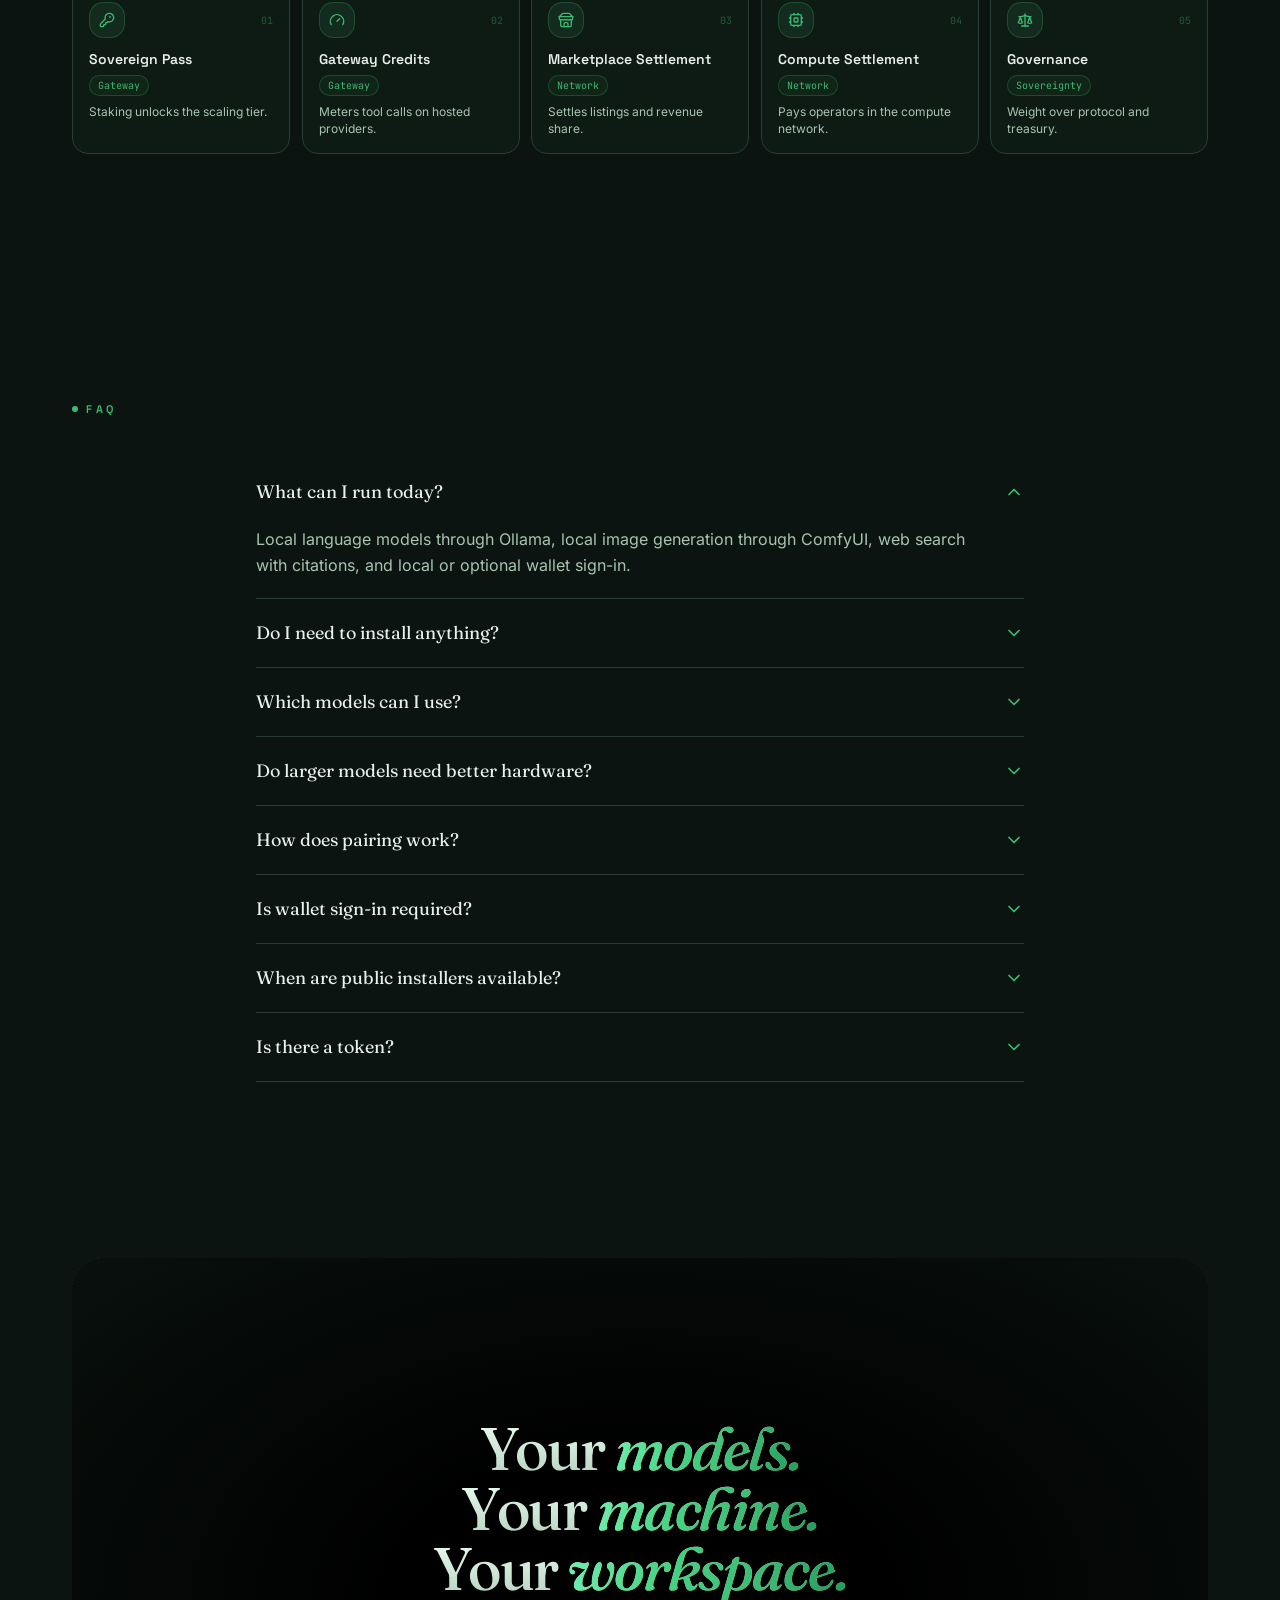
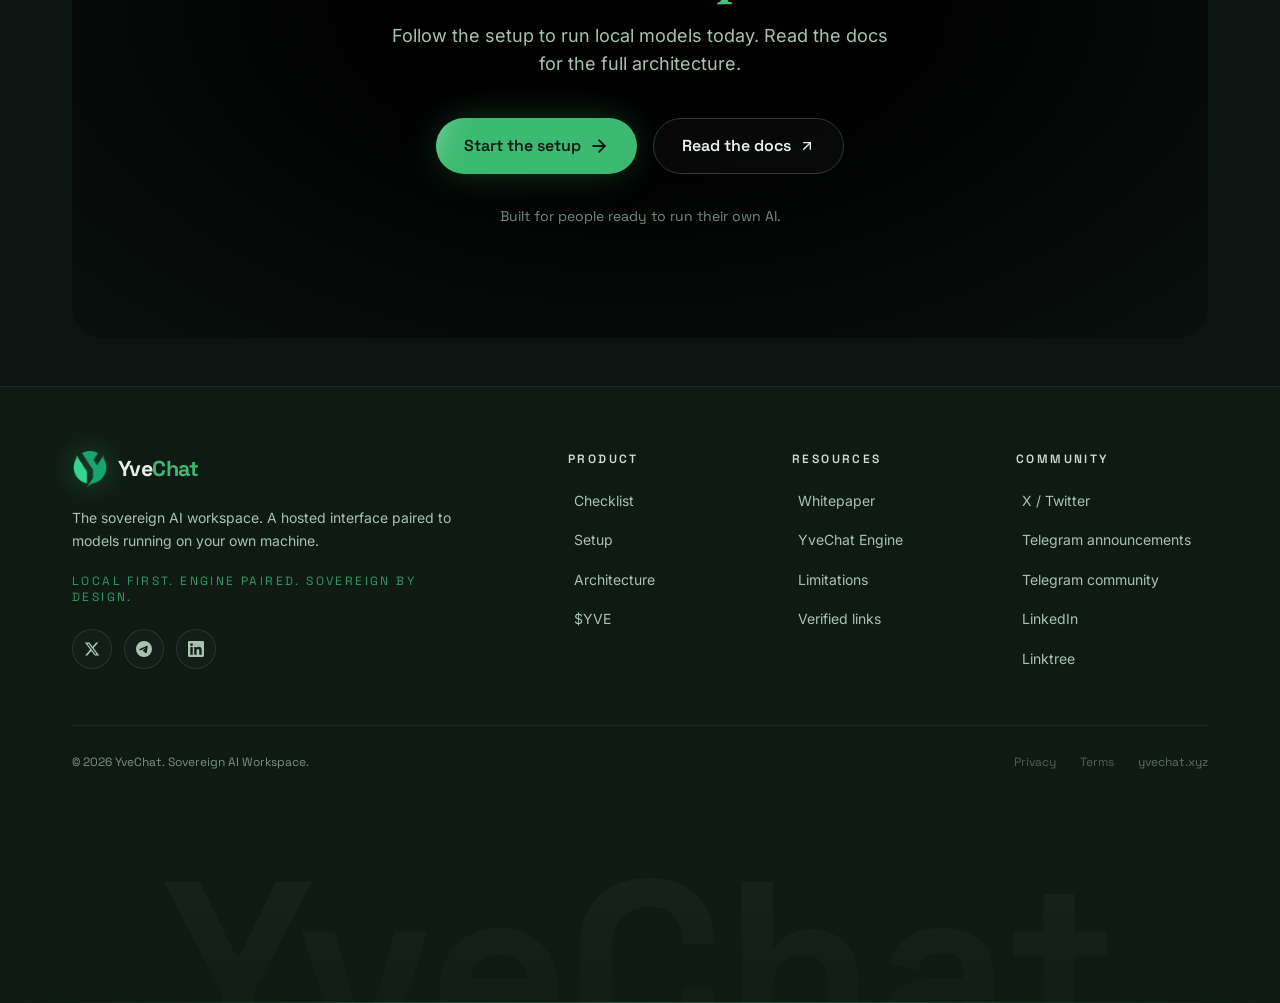
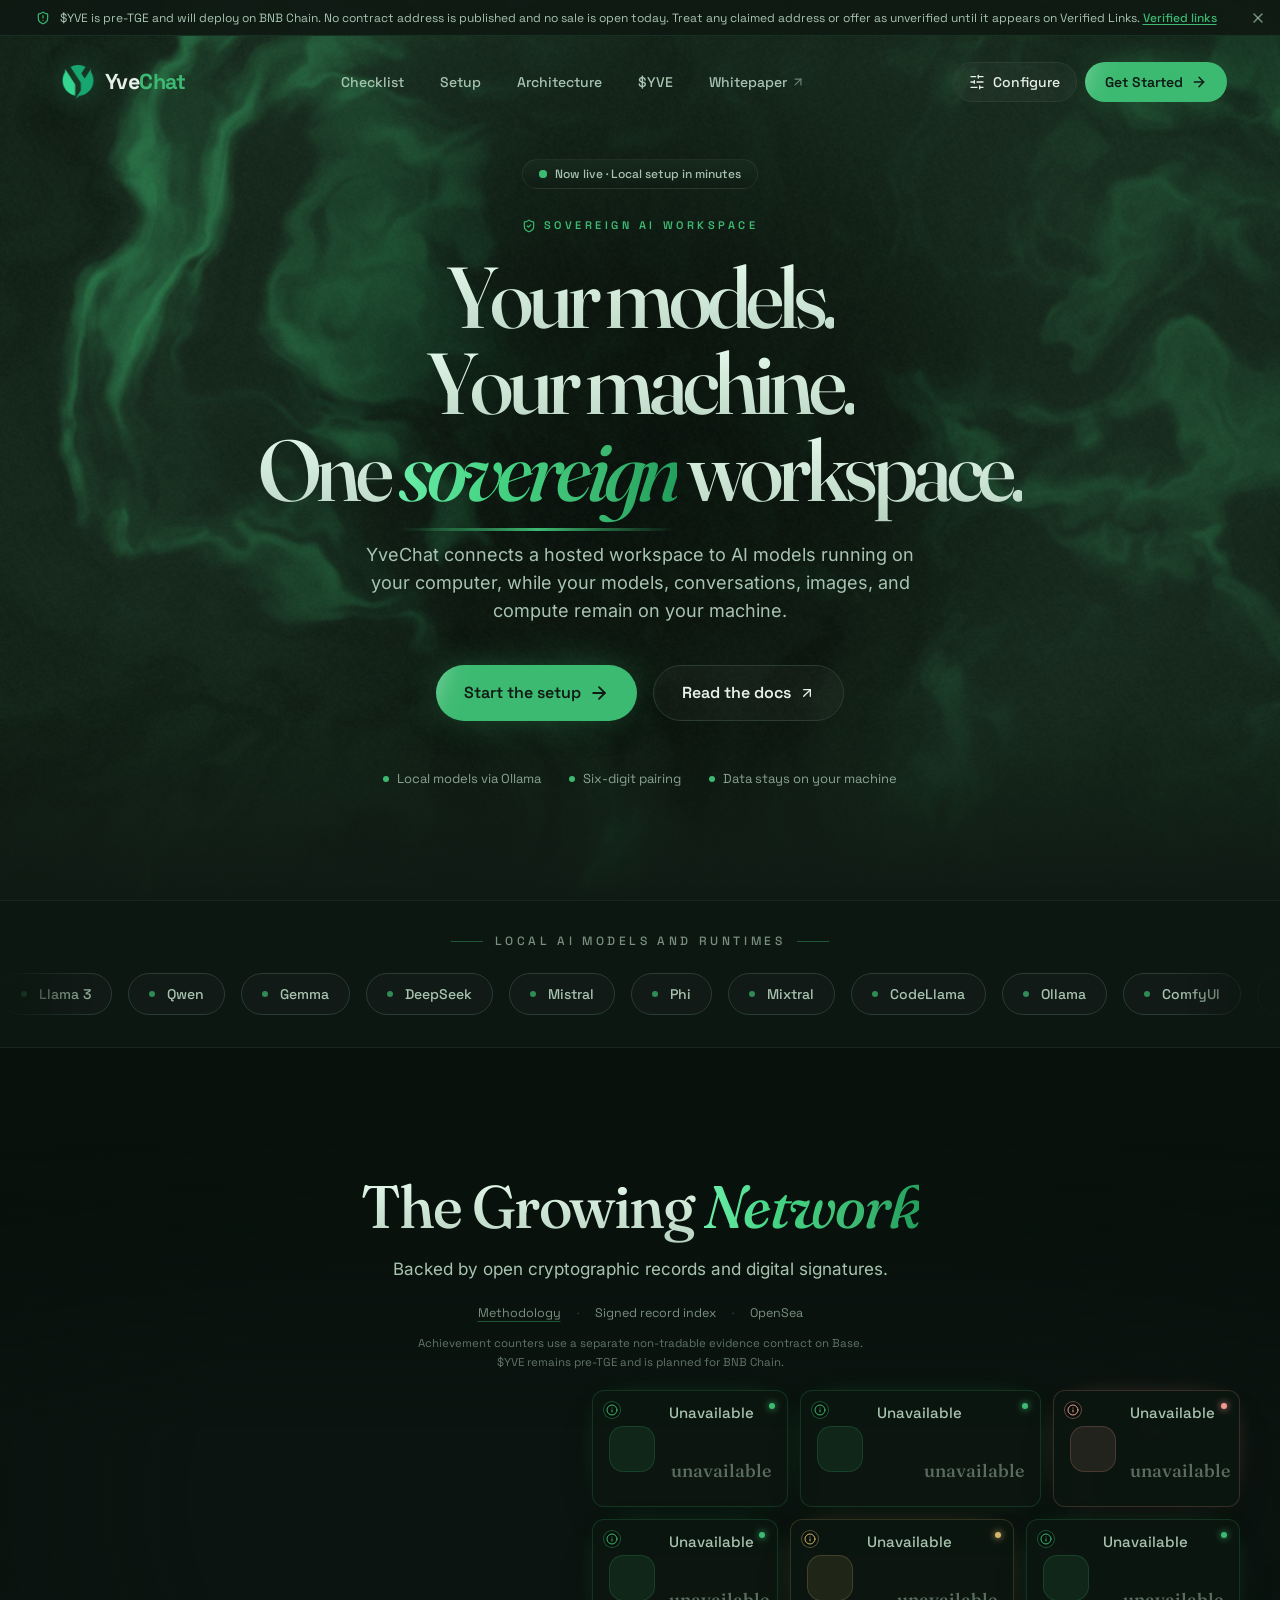
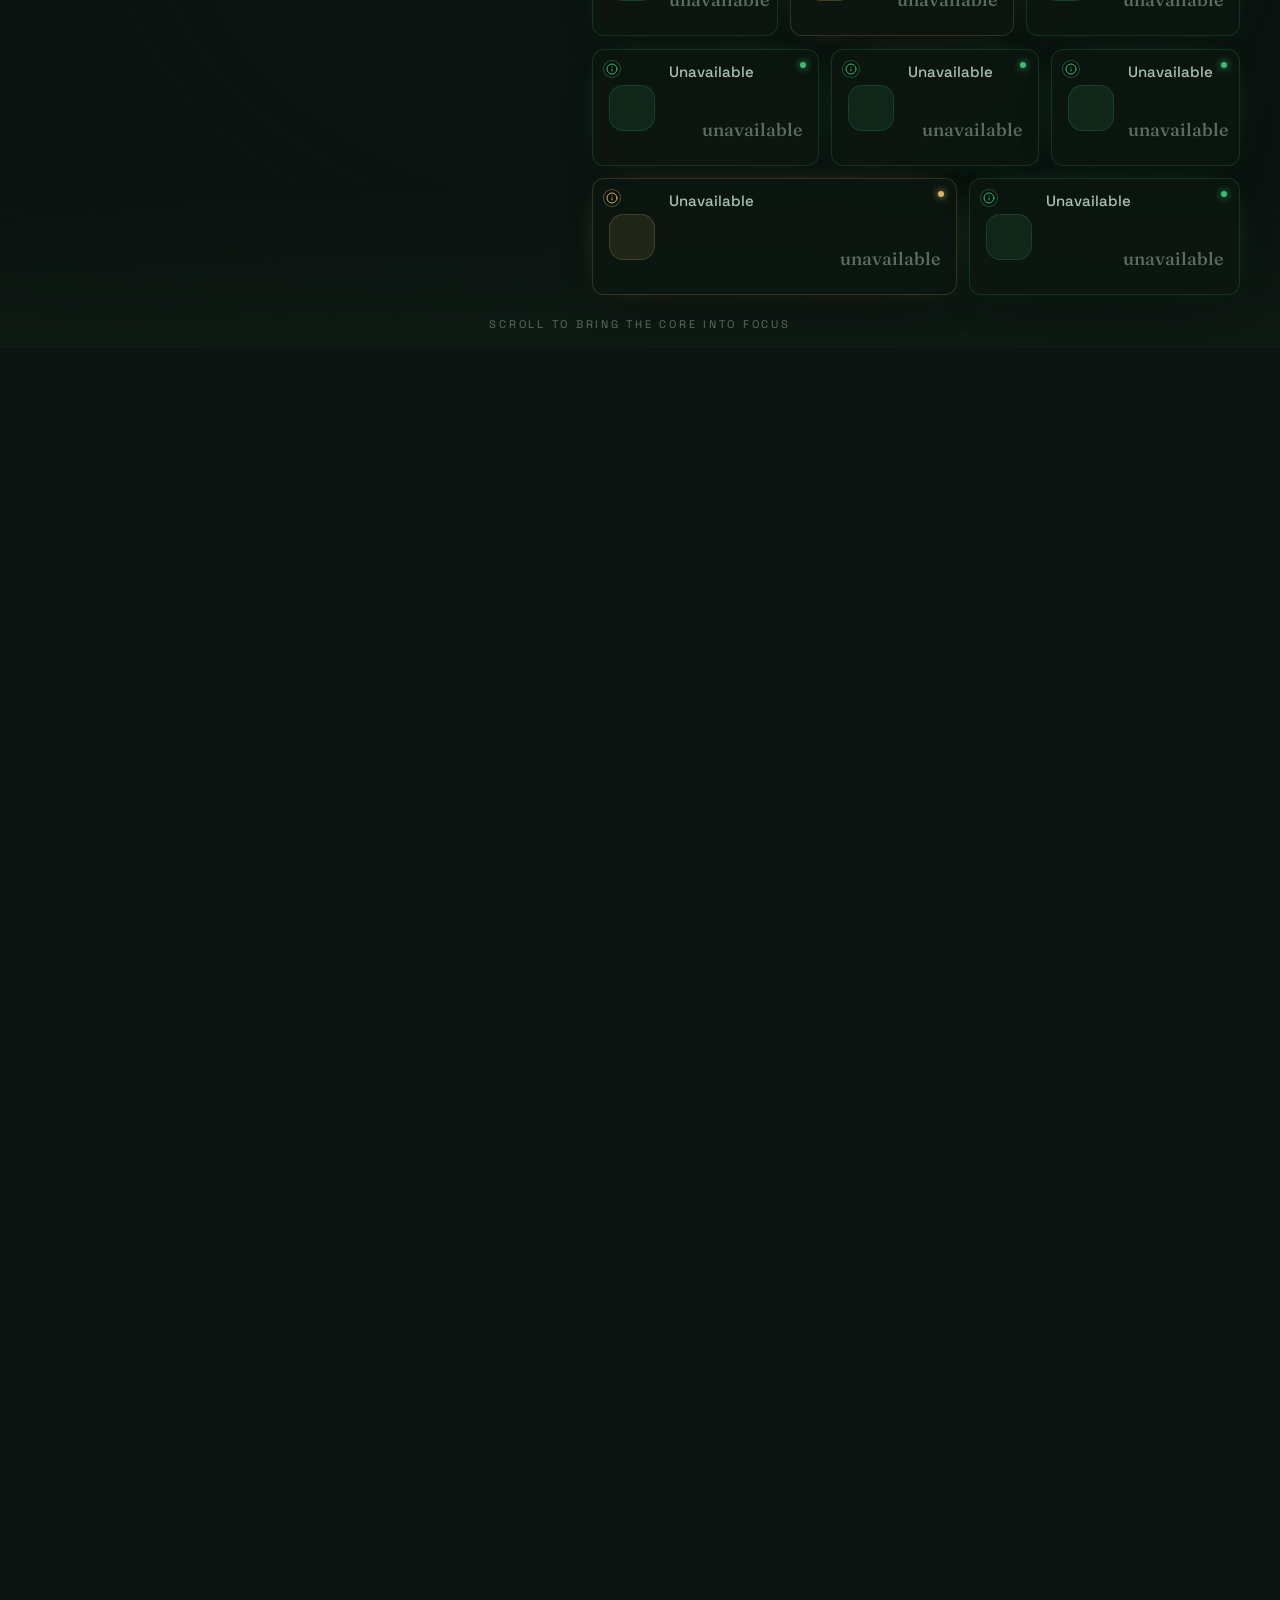
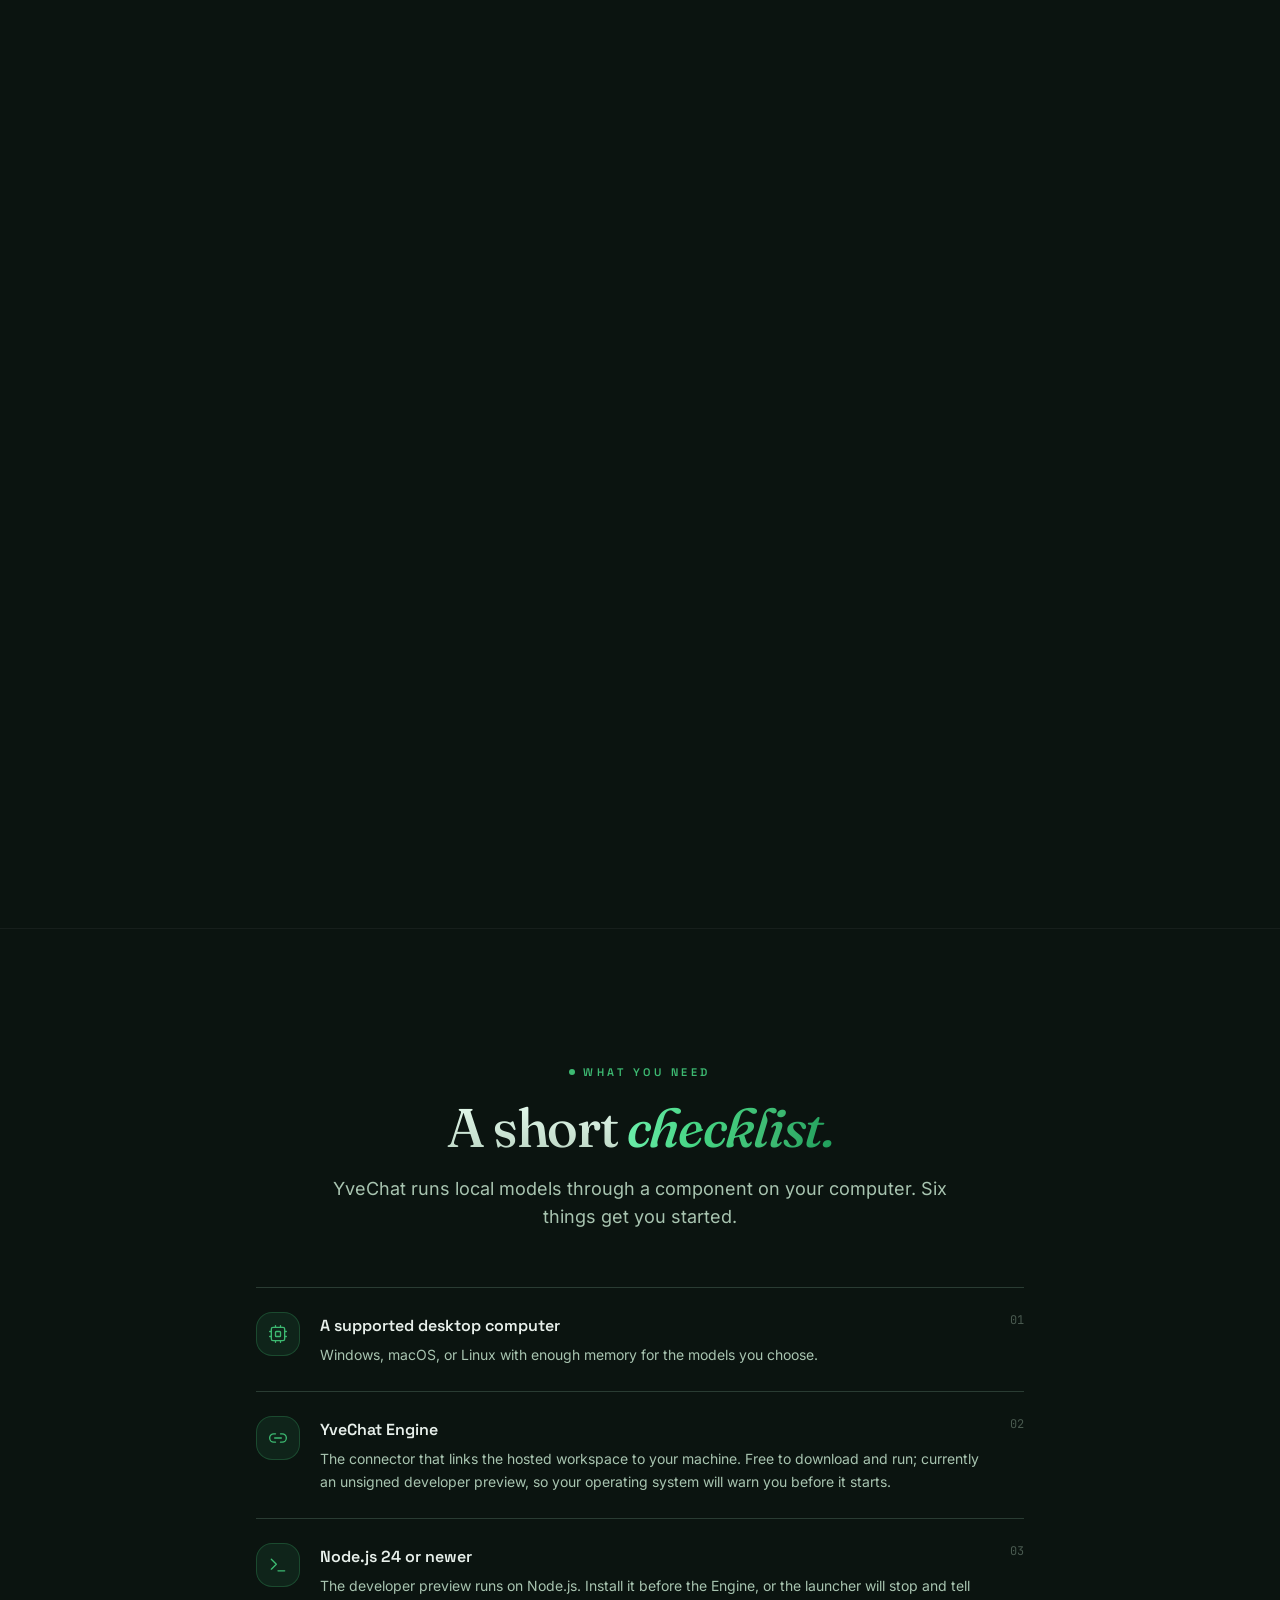
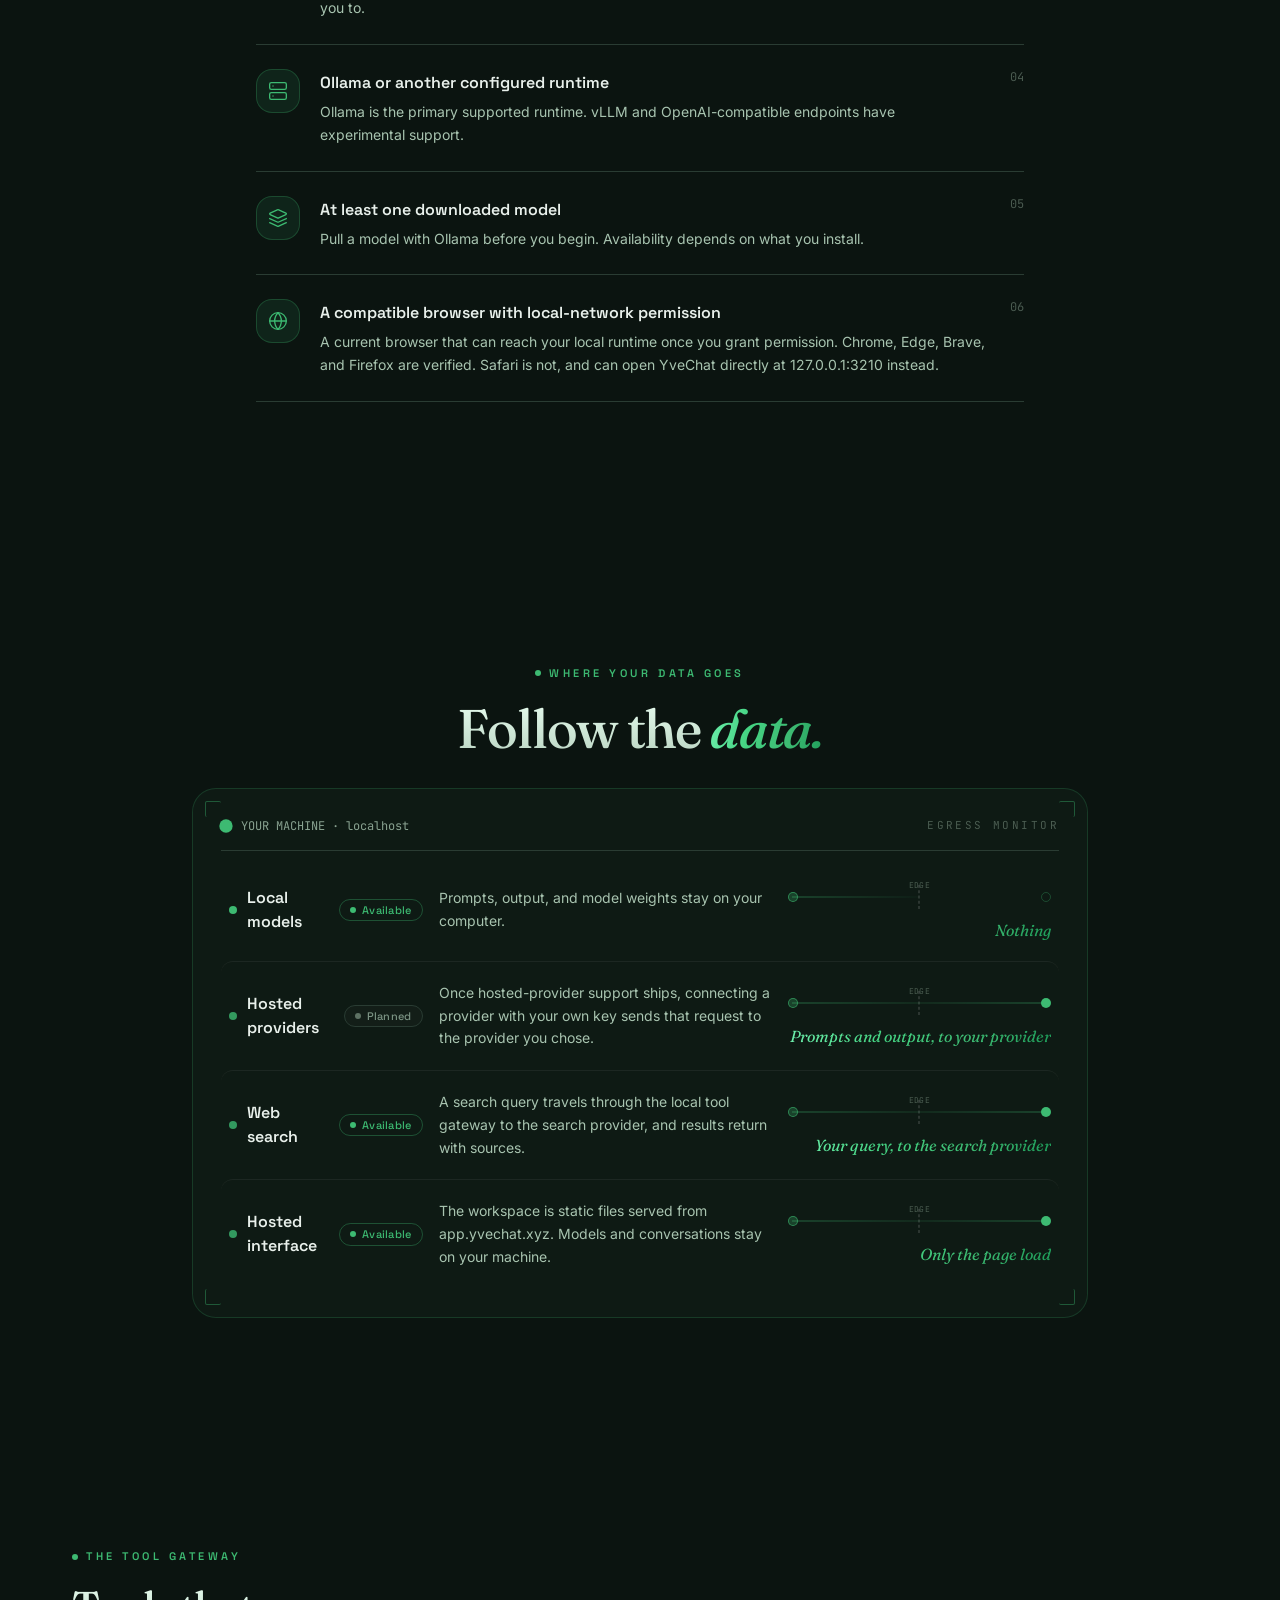
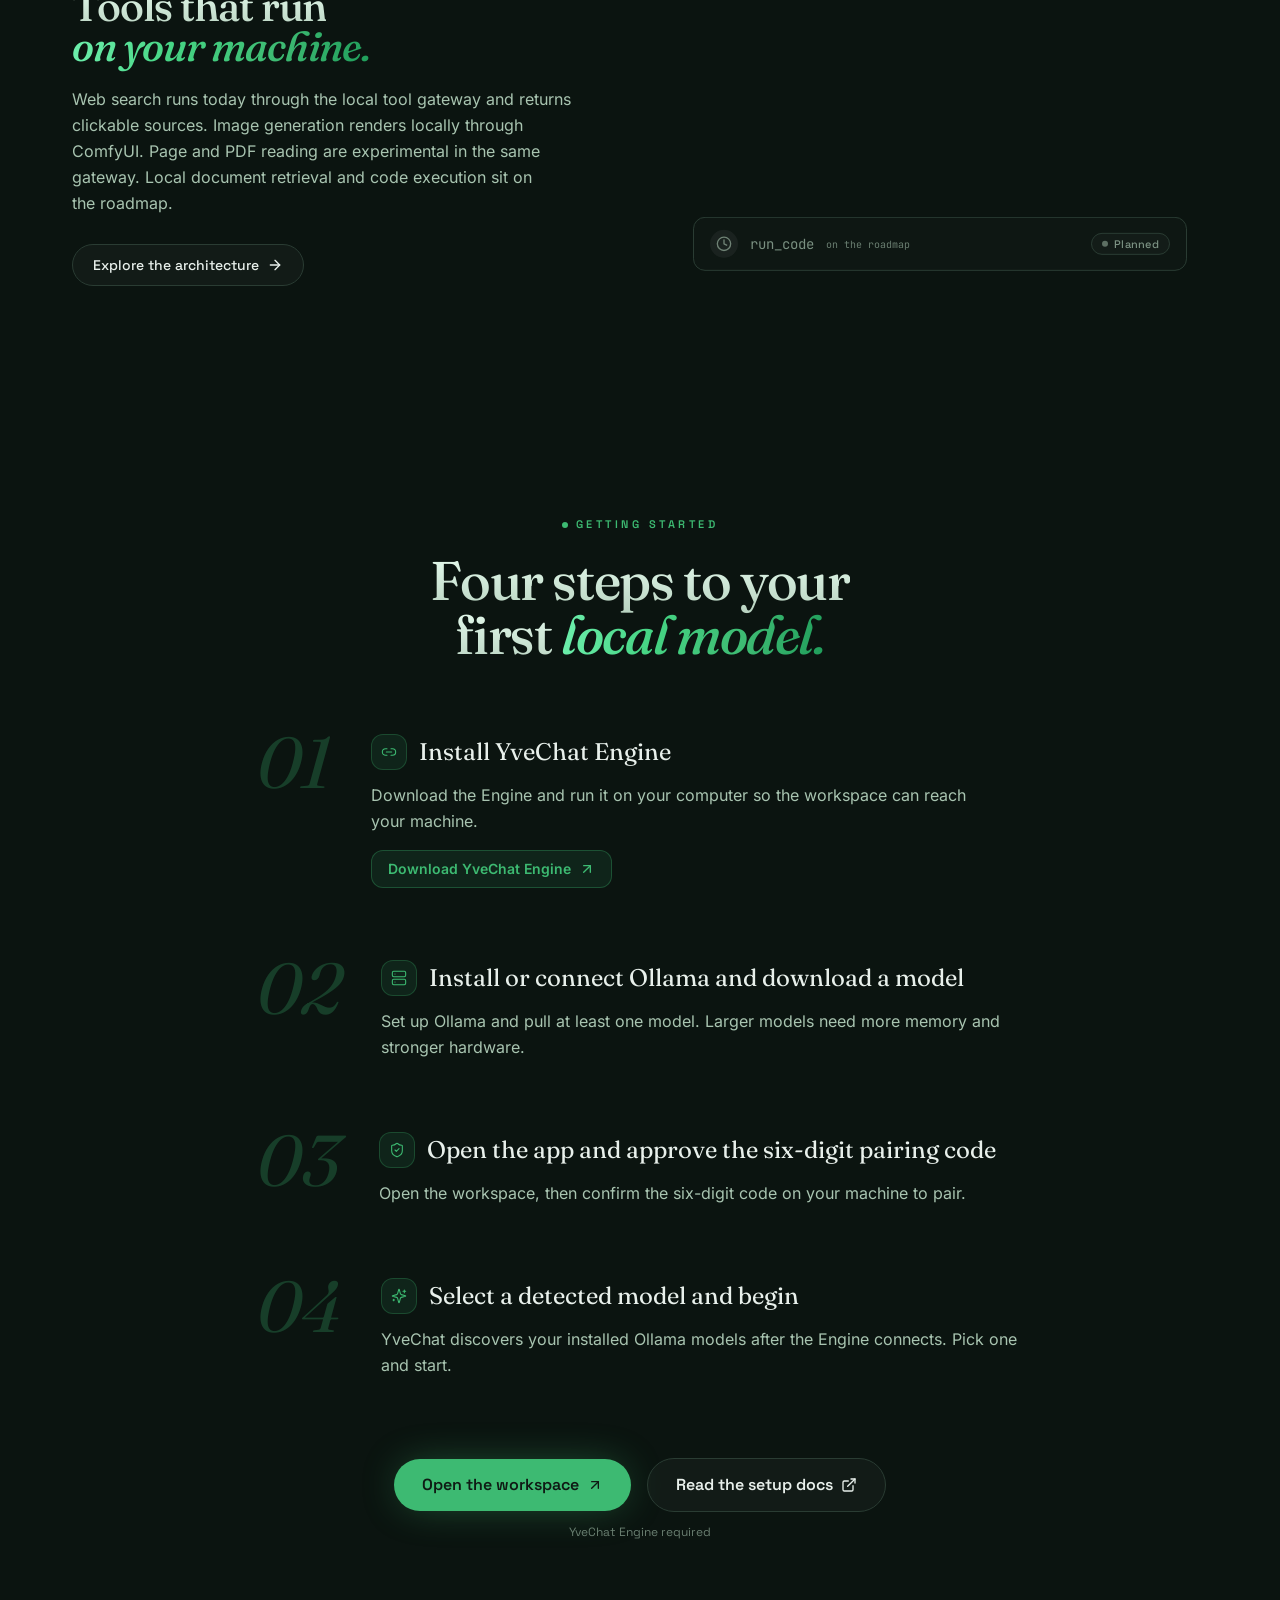
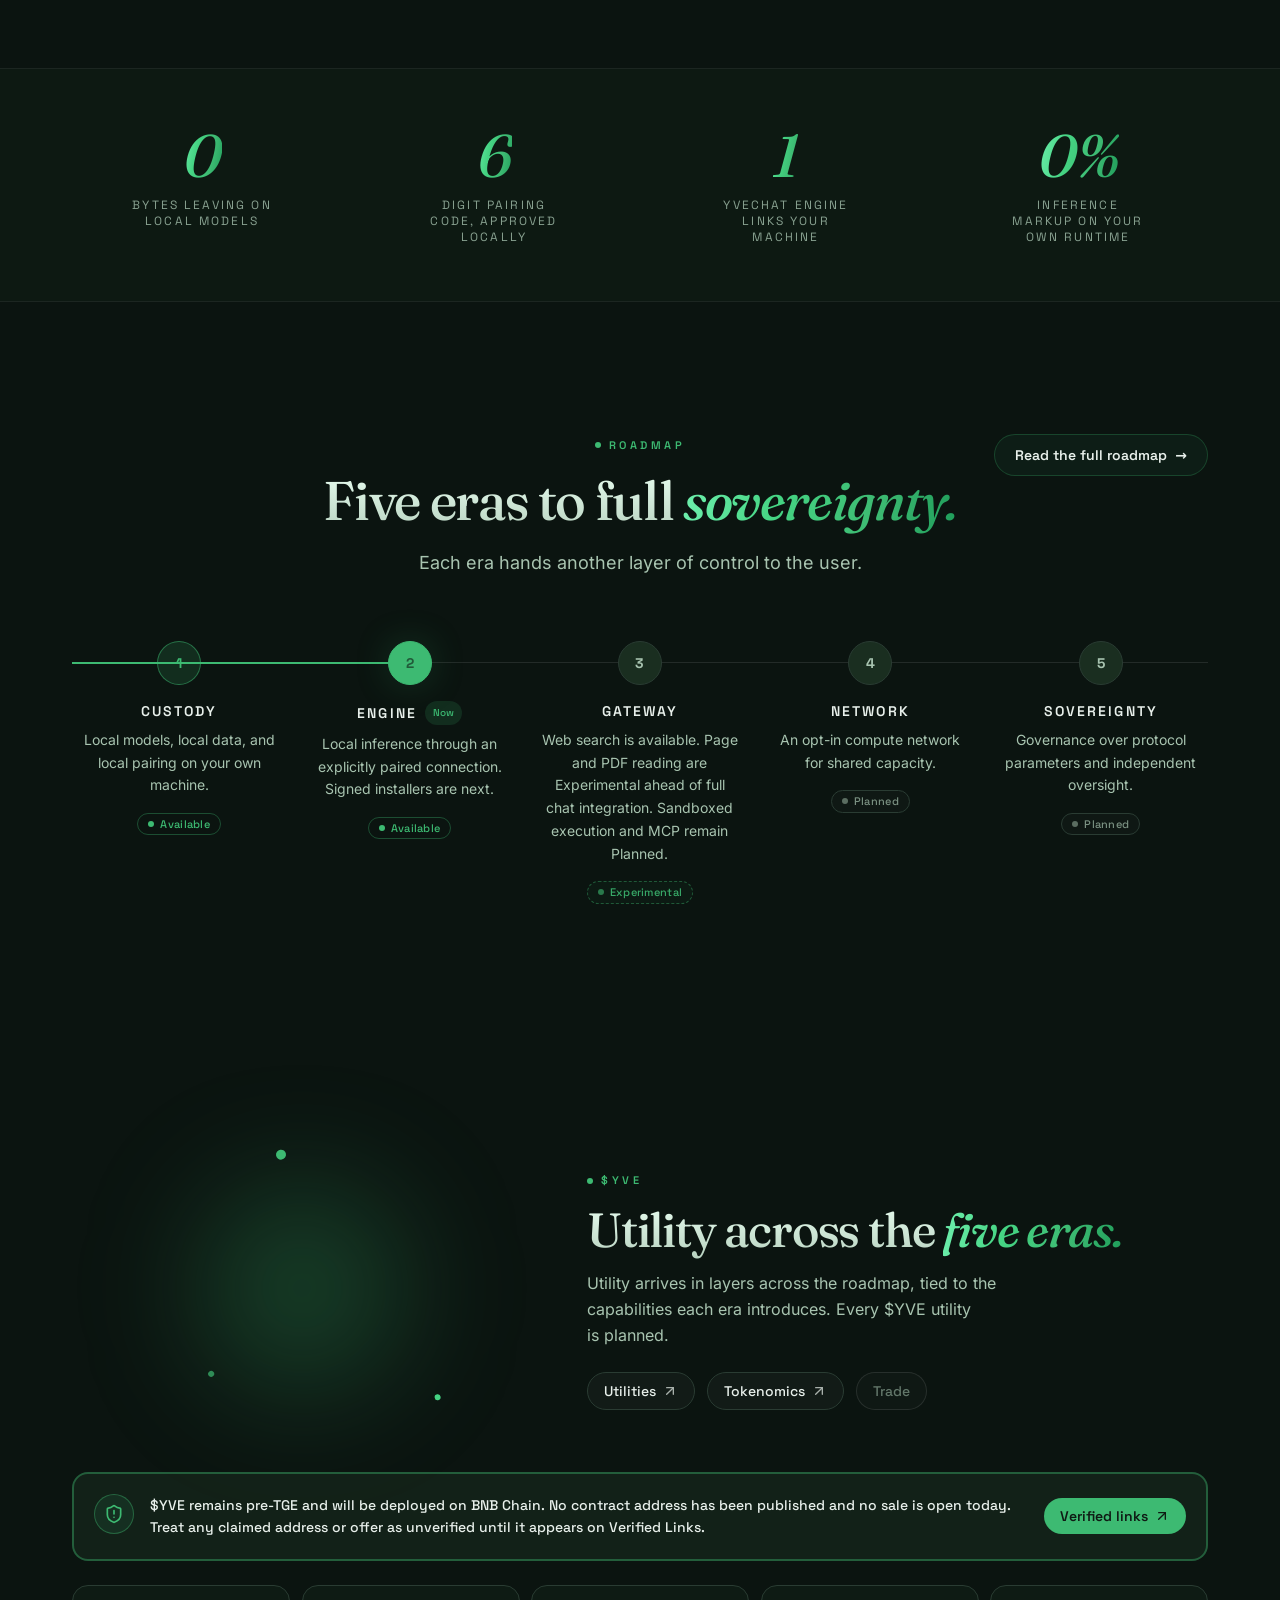
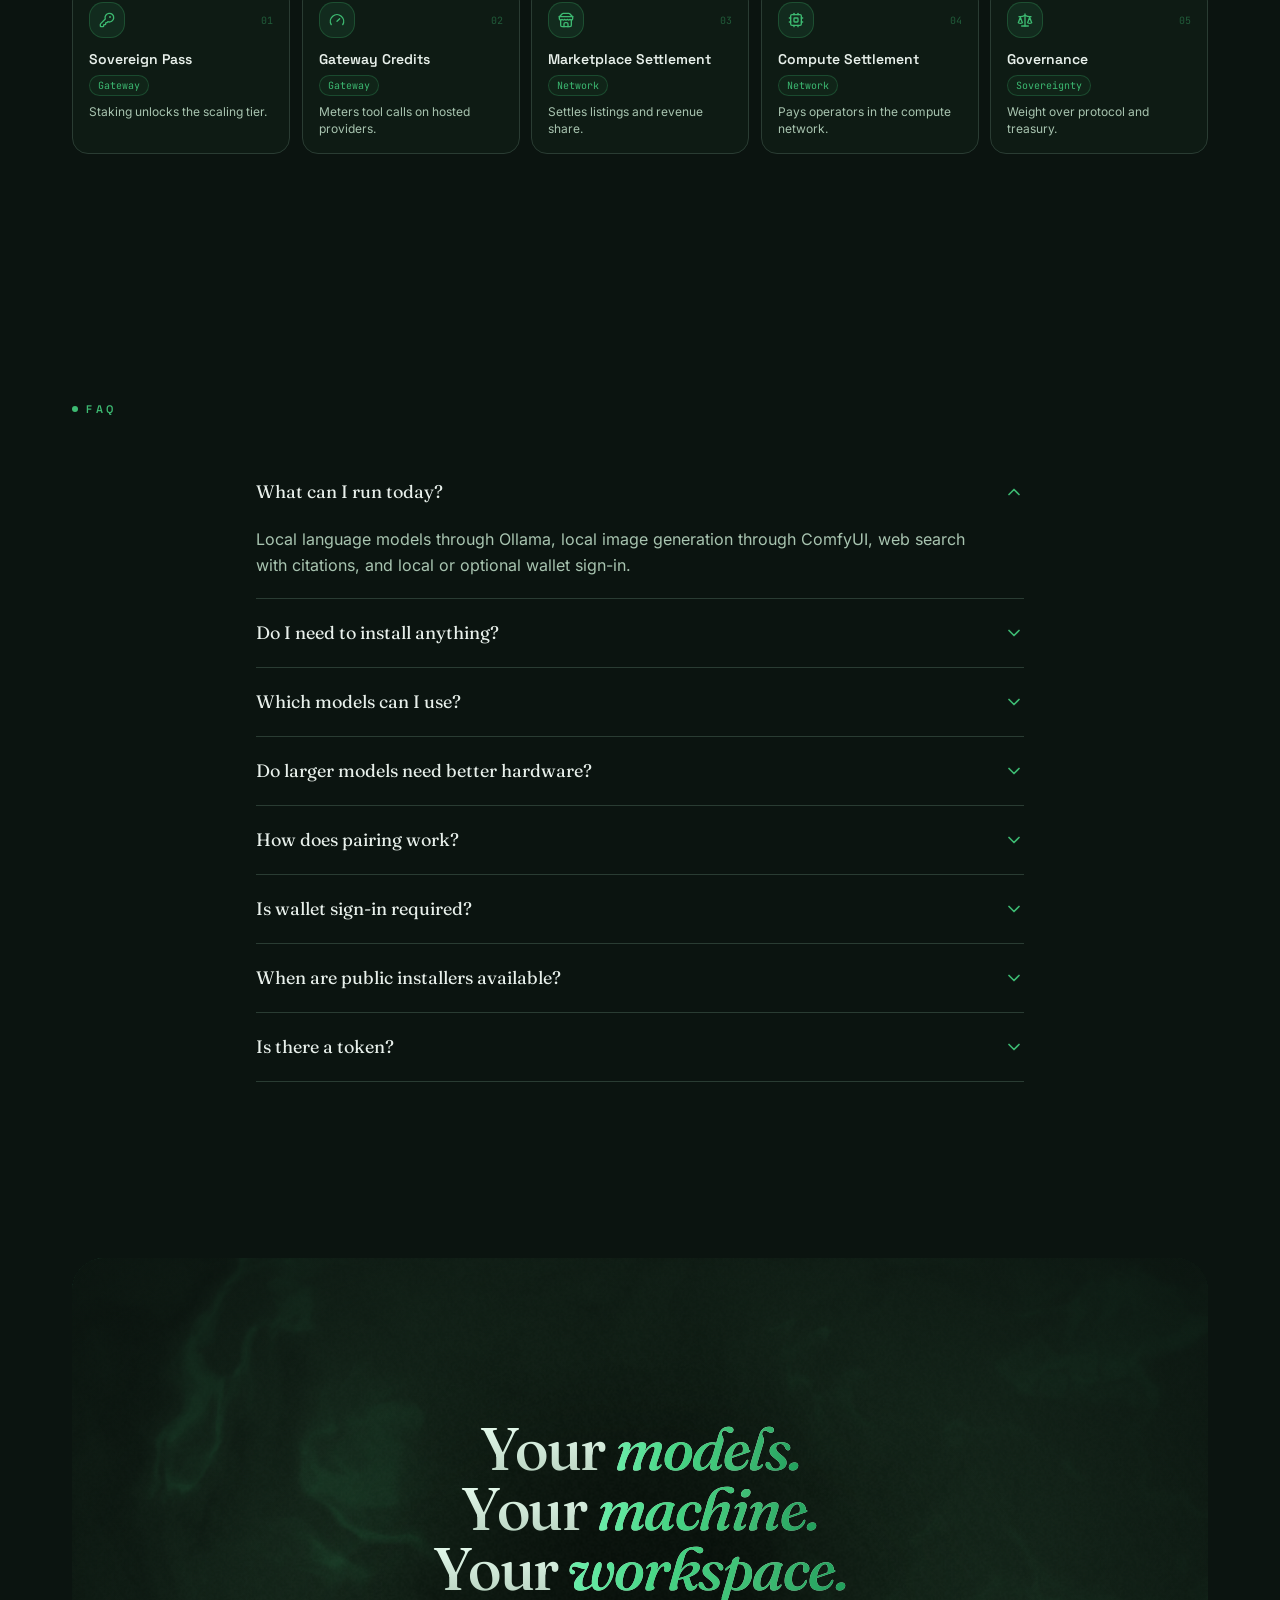
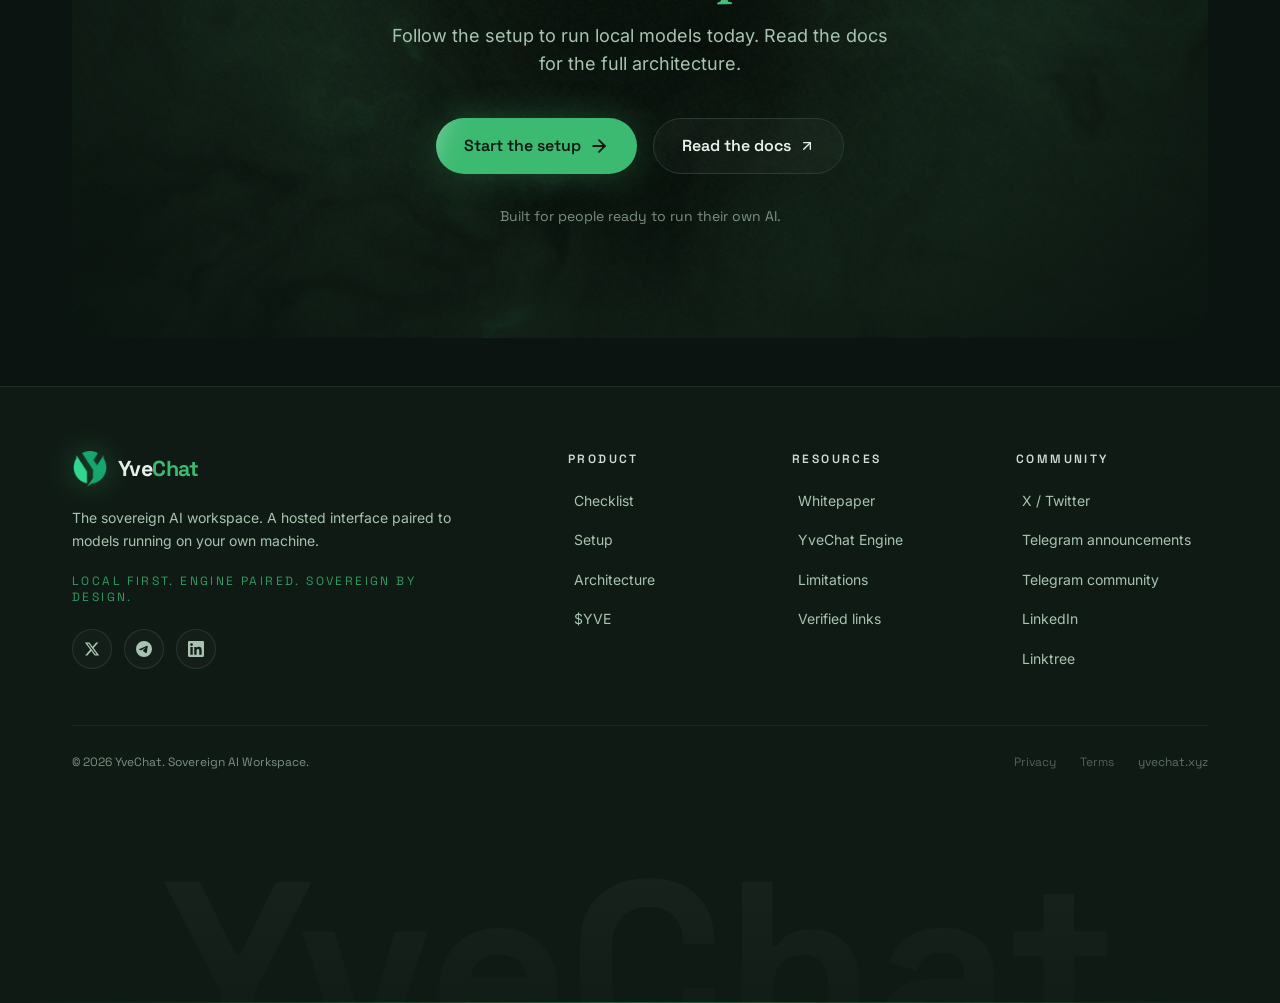
